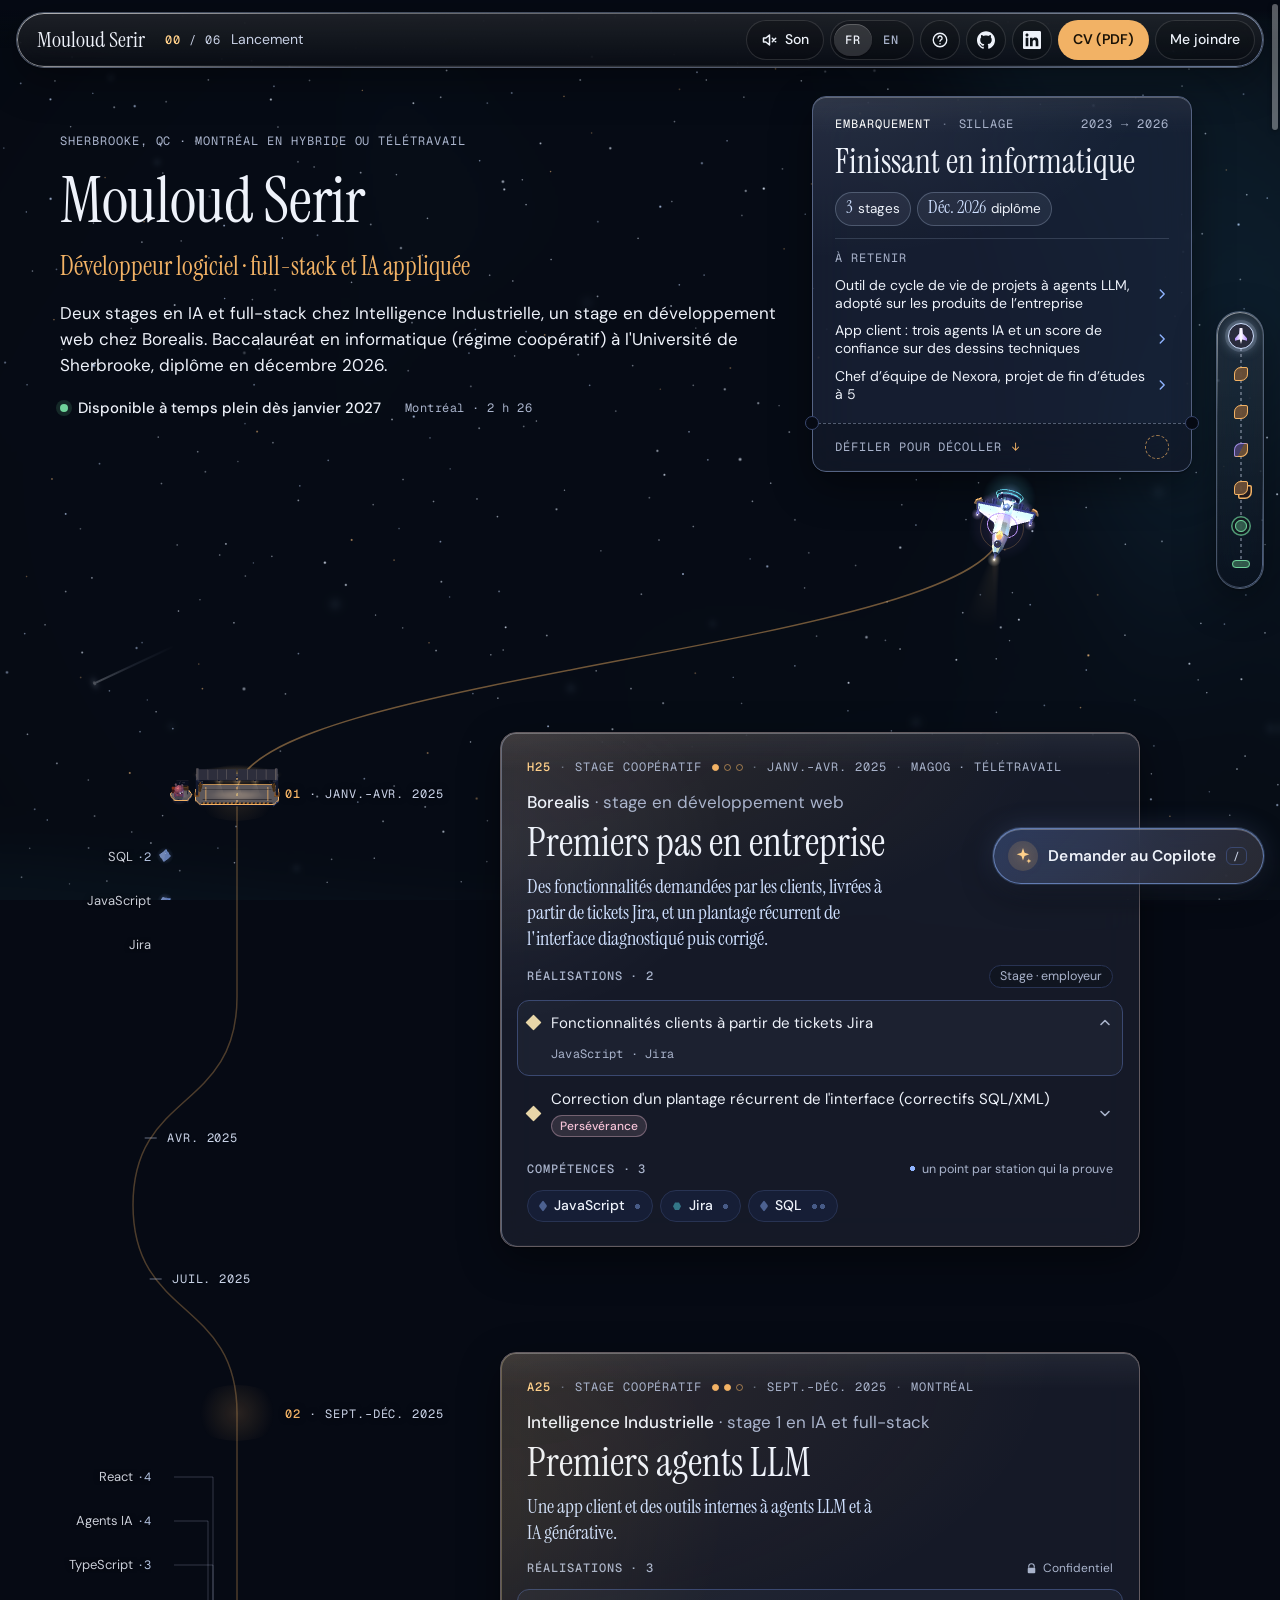
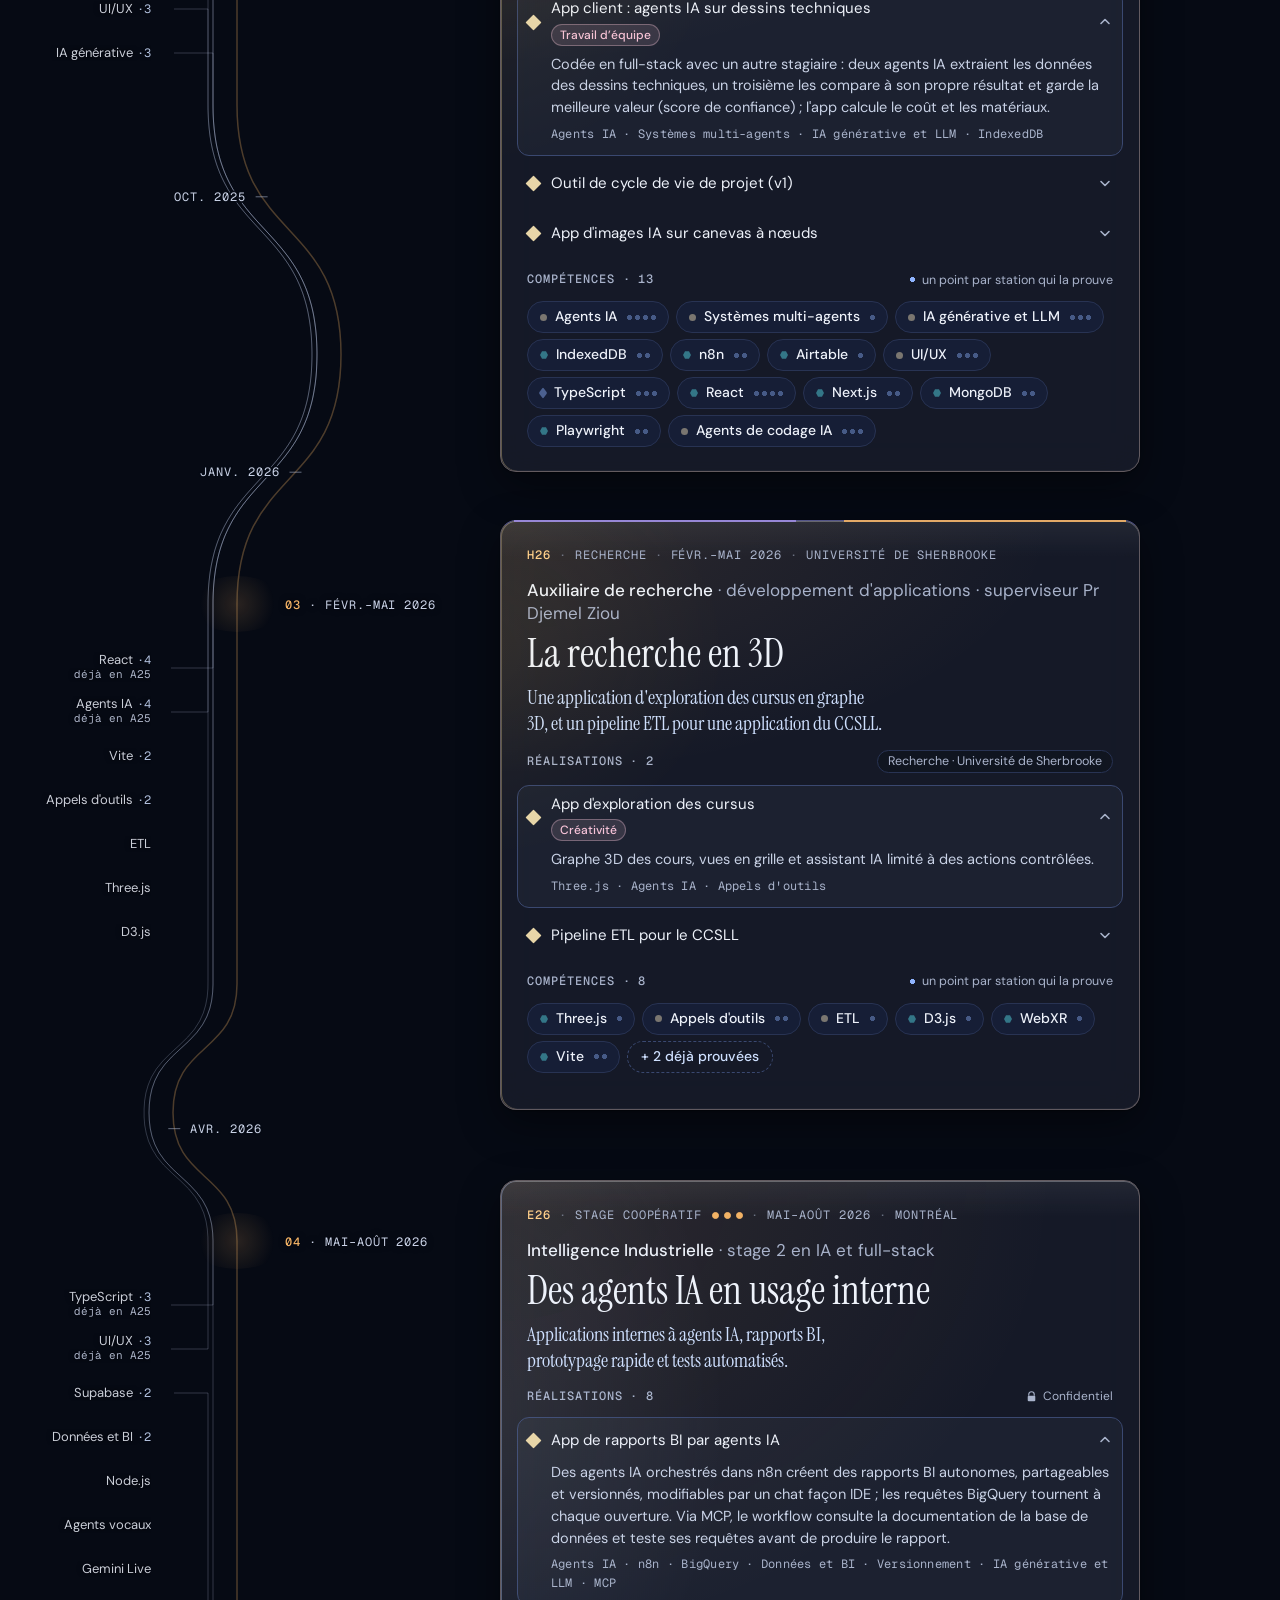
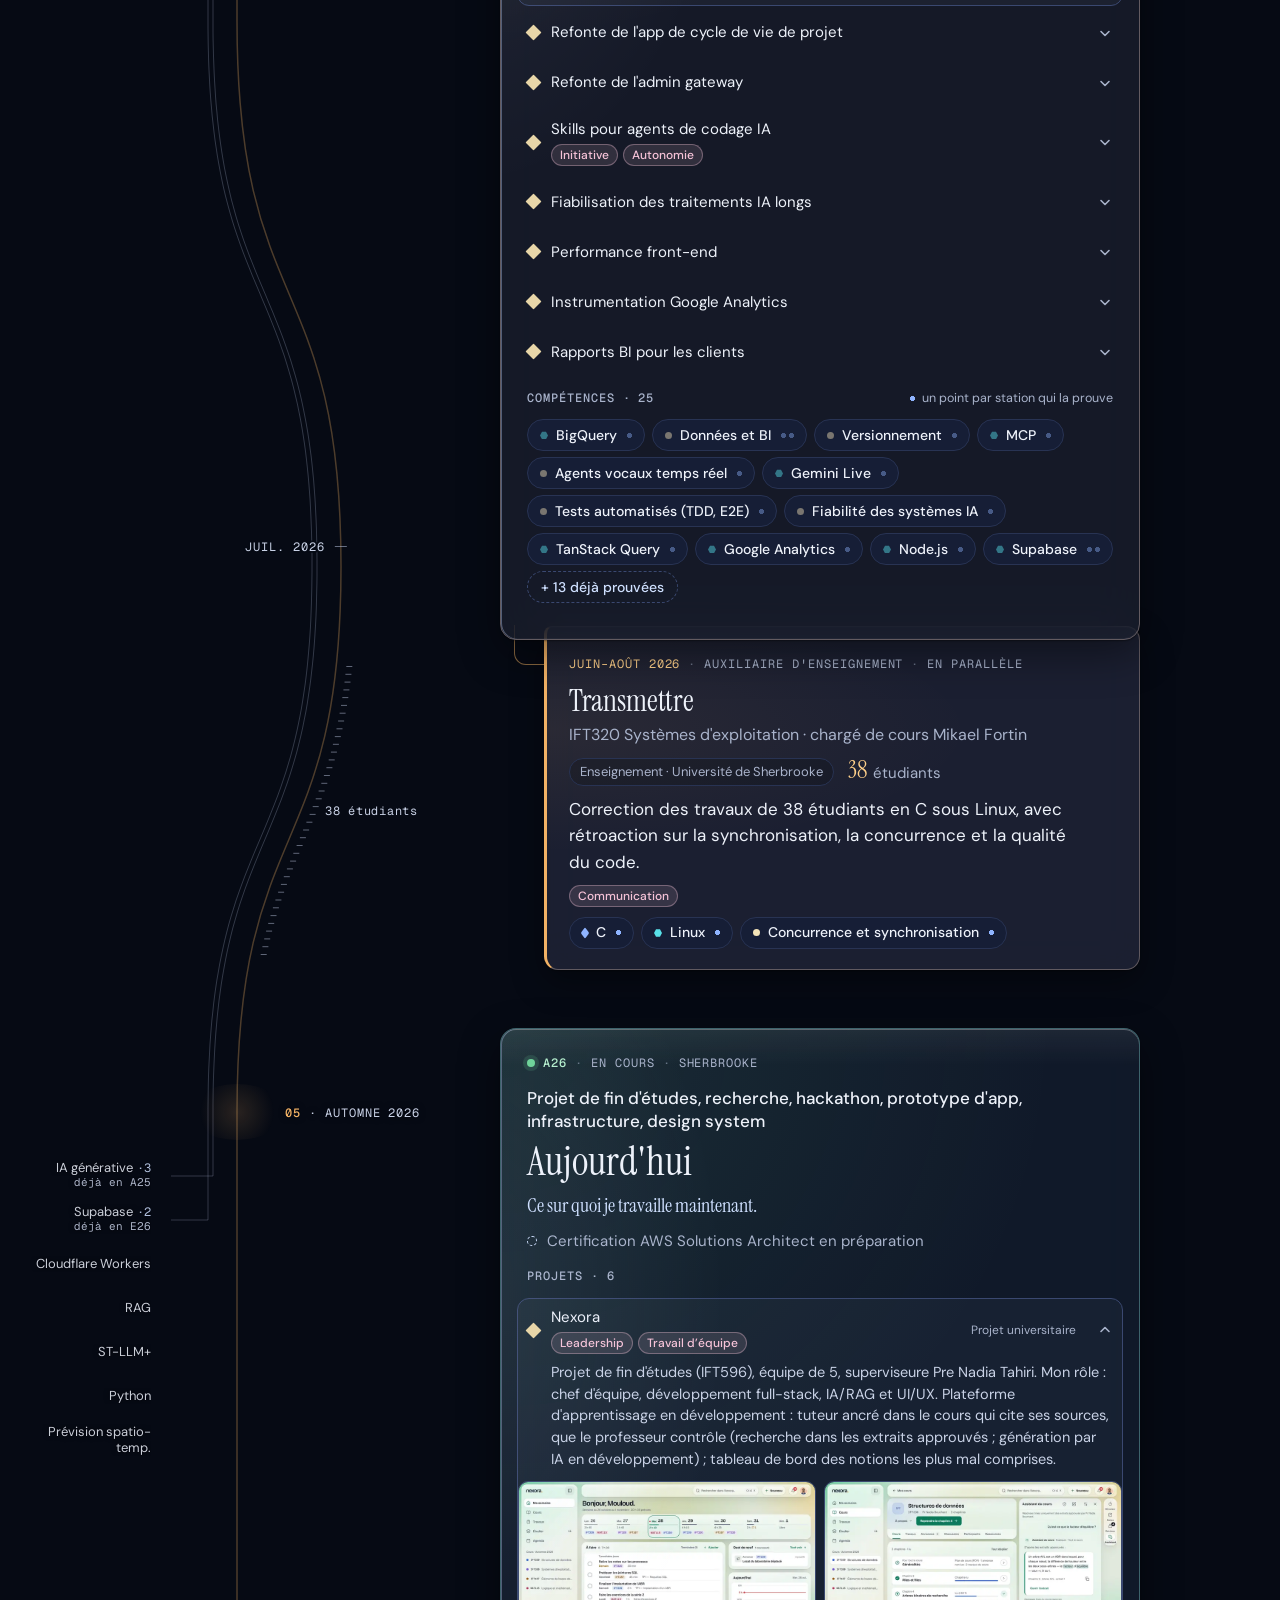
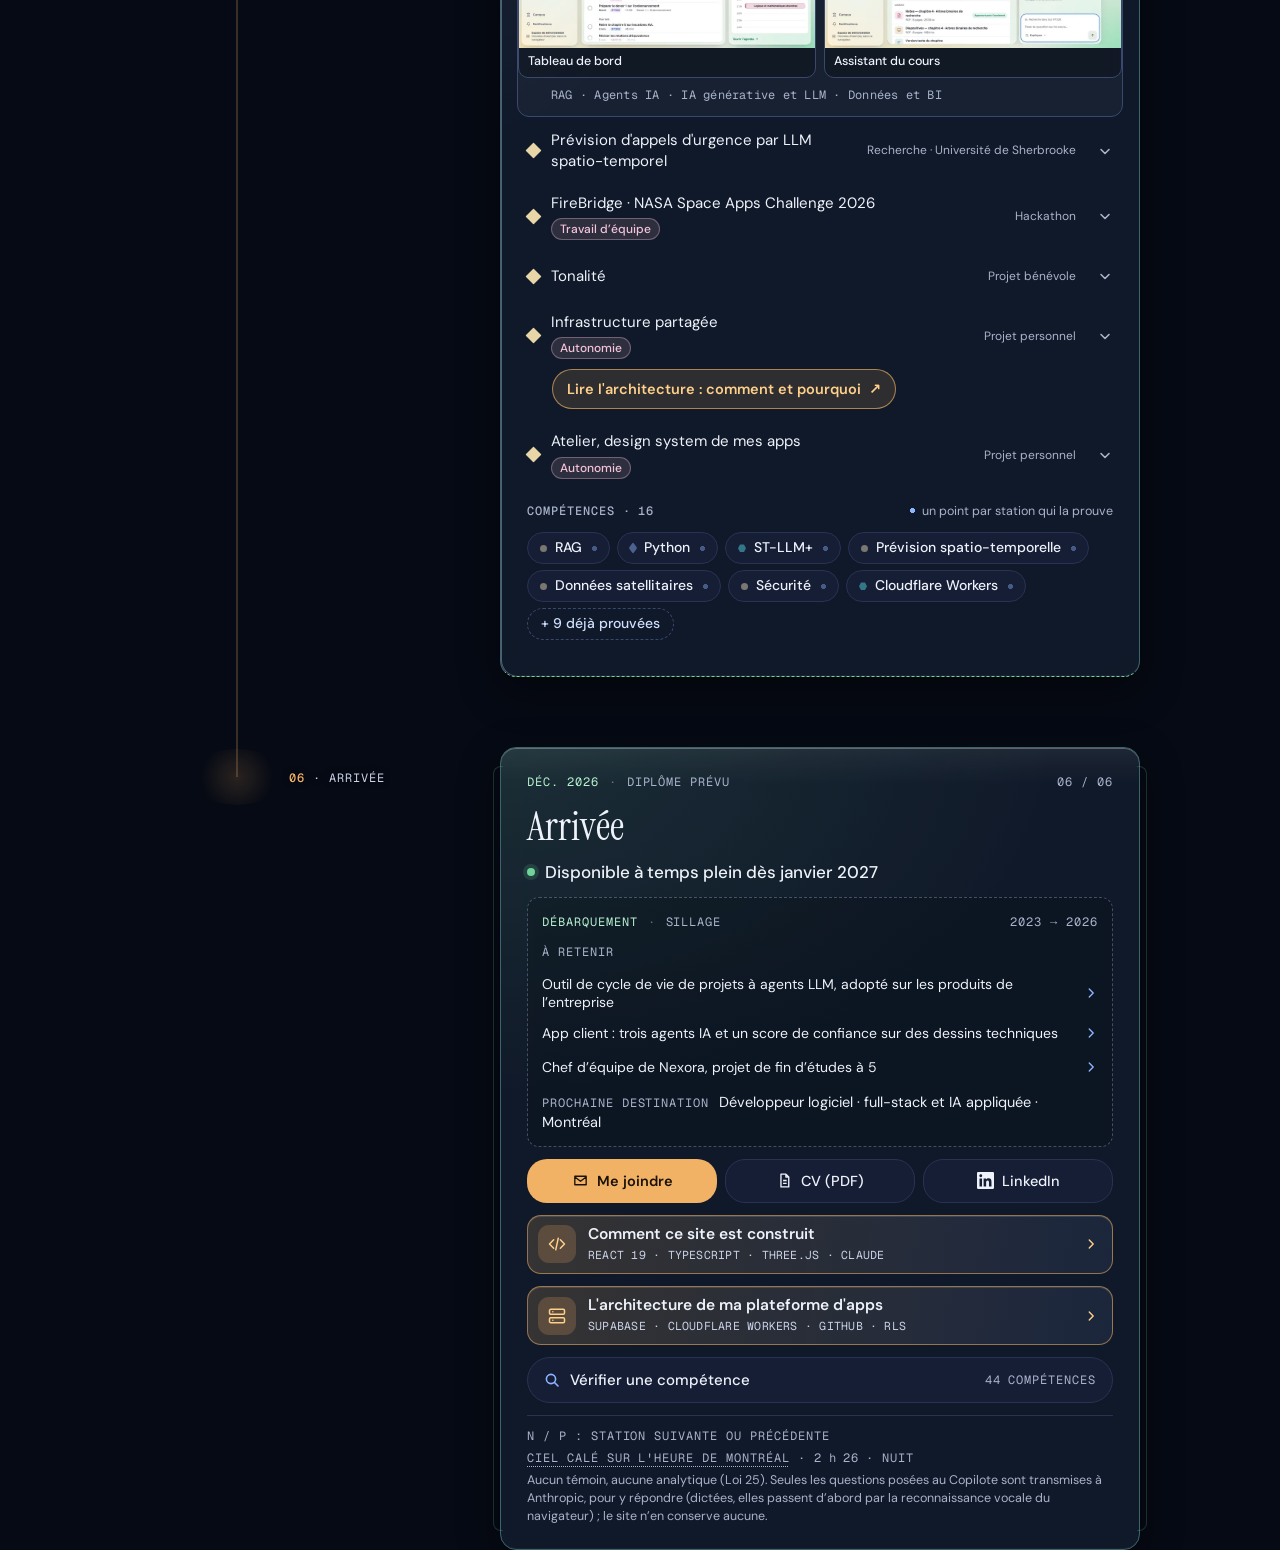
==== index.html @ 2175239a "No fallback: the WebGL sky and the full 3D scene always start Co-Authored-By: Claude Opus 5.5 <norep" ====
<!doctype html><html lang="fr"><head><meta charset="utf-8"><meta name="viewport" content="width=device-width,initial-scale=1,viewport-fit=cover"><style>:root{color-scheme:light;box-sizing:border-box;padding-top:env(safe-area-inset-top,0px);padding-bottom:env(safe-area-inset-bottom,0px)}html{scroll-padding-top:env(safe-area-inset-top,0px)}body{margin:0;padding:0;font:14px -apple-system,BlinkMacSystemFont,sans-serif;background:#fff;color:#000}img{max-width:100%}[hidden]:not([hidden=until-found i]){display:none!important}</style>
<title>Mouloud Serir · Développeur full-stack et IA appliquée</title>
<link rel="preload" href="/fonts/instrument-serif-latin.woff2" as="font" type="font/woff2" crossorigin><link rel="preload" href="/fonts/dm-sans-latin.woff2" as="font" type="font/woff2" crossorigin><style id="site-fonts">@font-face{font-family:'DM Sans';font-style:normal;font-weight:400;font-display:swap;src:url(/fonts/dm-sans-latin-ext.woff2) format('woff2');unicode-range:U+0100-02BA, U+02BD-02C5, U+02C7-02CC, U+02CE-02D7, U+02DD-02FF, U+0304, U+0308, U+0329, U+1D00-1DBF, U+1E00-1E9F, U+1EF2-1EFF, U+2020, U+20A0-20AB, U+20AD-20C4, U+2113, U+2C60-2C7F, U+A720-A7FF}@font-face{font-family:'DM Sans';font-style:normal;font-weight:400;font-display:swap;src:url(/fonts/dm-sans-latin.woff2) format('woff2');unicode-range:U+0000-00FF, U+0131, U+0152-0153, U+02BB-02BC, U+02C6, U+02DA, U+02DC, U+0304, U+0308, U+0329, U+2000-206F, U+20AC, U+2122, U+2191, U+2193, U+2212, U+2215, U+FEFF, U+FFFD}@font-face{font-family:'DM Sans';font-style:normal;font-weight:500;font-display:swap;src:url(/fonts/dm-sans-latin-ext.woff2) format('woff2');unicode-range:U+0100-02BA, U+02BD-02C5, U+02C7-02CC, U+02CE-02D7, U+02DD-02FF, U+0304, U+0308, U+0329, U+1D00-1DBF, U+1E00-1E9F, U+1EF2-1EFF, U+2020, U+20A0-20AB, U+20AD-20C4, U+2113, U+2C60-2C7F, U+A720-A7FF}@font-face{font-family:'DM Sans';font-style:normal;font-weight:500;font-display:swap;src:url(/fonts/dm-sans-latin.woff2) format('woff2');unicode-range:U+0000-00FF, U+0131, U+0152-0153, U+02BB-02BC, U+02C6, U+02DA, U+02DC, U+0304, U+0308, U+0329, U+2000-206F, U+20AC, U+2122, U+2191, U+2193, U+2212, U+2215, U+FEFF, U+FFFD}@font-face{font-family:'DM Sans';font-style:normal;font-weight:600;font-display:swap;src:url(/fonts/dm-sans-latin-ext.woff2) format('woff2');unicode-range:U+0100-02BA, U+02BD-02C5, U+02C7-02CC, U+02CE-02D7, U+02DD-02FF, U+0304, U+0308, U+0329, U+1D00-1DBF, U+1E00-1E9F, U+1EF2-1EFF, U+2020, U+20A0-20AB, U+20AD-20C4, U+2113, U+2C60-2C7F, U+A720-A7FF}@font-face{font-family:'DM Sans';font-style:normal;font-weight:600;font-display:swap;src:url(/fonts/dm-sans-latin.woff2) format('woff2');unicode-range:U+0000-00FF, U+0131, U+0152-0153, U+02BB-02BC, U+02C6, U+02DA, U+02DC, U+0304, U+0308, U+0329, U+2000-206F, U+20AC, U+2122, U+2191, U+2193, U+2212, U+2215, U+FEFF, U+FFFD}@font-face{font-family:'Geist Mono';font-style:normal;font-weight:400;font-display:swap;src:url(/fonts/geist-mono-symbols2.woff2) format('woff2');unicode-range:U+2000-2001, U+2004-2008, U+200A, U+23B8-23BD, U+2500-259F}@font-face{font-family:'Geist Mono';font-style:normal;font-weight:400;font-display:swap;src:url(/fonts/geist-mono-latin-ext.woff2) format('woff2');unicode-range:U+0100-02BA, U+02BD-02C5, U+02C7-02CC, U+02CE-02D7, U+02DD-02FF, U+0304, U+0308, U+0329, U+1D00-1DBF, U+1E00-1E9F, U+1EF2-1EFF, U+2020, U+20A0-20AB, U+20AD-20C4, U+2113, U+2C60-2C7F, U+A720-A7FF}@font-face{font-family:'Geist Mono';font-style:normal;font-weight:400;font-display:swap;src:url(/fonts/geist-mono-latin.woff2) format('woff2');unicode-range:U+0000-00FF, U+0131, U+0152-0153, U+02BB-02BC, U+02C6, U+02DA, U+02DC, U+0304, U+0308, U+0329, U+2000-206F, U+20AC, U+2122, U+2191, U+2193, U+2212, U+2215, U+FEFF, U+FFFD}@font-face{font-family:'Geist Mono';font-style:normal;font-weight:500;font-display:swap;src:url(/fonts/geist-mono-symbols2.woff2) format('woff2');unicode-range:U+2000-2001, U+2004-2008, U+200A, U+23B8-23BD, U+2500-259F}@font-face{font-family:'Geist Mono';font-style:normal;font-weight:500;font-display:swap;src:url(/fonts/geist-mono-latin-ext.woff2) format('woff2');unicode-range:U+0100-02BA, U+02BD-02C5, U+02C7-02CC, U+02CE-02D7, U+02DD-02FF, U+0304, U+0308, U+0329, U+1D00-1DBF, U+1E00-1E9F, U+1EF2-1EFF, U+2020, U+20A0-20AB, U+20AD-20C4, U+2113, U+2C60-2C7F, U+A720-A7FF}@font-face{font-family:'Geist Mono';font-style:normal;font-weight:500;font-display:swap;src:url(/fonts/geist-mono-latin.woff2) format('woff2');unicode-range:U+0000-00FF, U+0131, U+0152-0153, U+02BB-02BC, U+02C6, U+02DA, U+02DC, U+0304, U+0308, U+0329, U+2000-206F, U+20AC, U+2122, U+2191, U+2193, U+2212, U+2215, U+FEFF, U+FFFD}@font-face{font-family:'Instrument Serif';font-style:normal;font-weight:400;font-display:swap;src:url(/fonts/instrument-serif-latin-ext.woff2) format('woff2');unicode-range:U+0100-02BA, U+02BD-02C5, U+02C7-02CC, U+02CE-02D7, U+02DD-02FF, U+0304, U+0308, U+0329, U+1D00-1DBF, U+1E00-1E9F, U+1EF2-1EFF, U+2020, U+20A0-20AB, U+20AD-20C4, U+2113, U+2C60-2C7F, U+A720-A7FF}@font-face{font-family:'Instrument Serif';font-style:normal;font-weight:400;font-display:swap;src:url(/fonts/instrument-serif-latin.woff2) format('woff2');unicode-range:U+0000-00FF, U+0131, U+0152-0153, U+02BB-02BC, U+02C6, U+02DA, U+02DC, U+0304, U+0308, U+0329, U+2000-206F, U+20AC, U+2122, U+2191, U+2193, U+2212, U+2215, U+FEFF, U+FFFD}</style>
<meta name="description" content="Mouloud Serir, développeur logiciel full-stack et IA appliquée. Finissant au baccalauréat en informatique (coop) à l&#x27;Université de Sherbrooke, disponible à temps plein dès janvier 2027.">
<meta name="theme-color" content="#060a14">
<link rel="icon" href="favicon.svg" type="image/svg+xml">
<link rel="apple-touch-icon" href="apple-touch-icon.png">
<link rel="canonical" href="https://mouloud08.github.io/">
<link rel="alternate" hreflang="fr" href="https://mouloud08.github.io/">
<link rel="alternate" hreflang="en" href="https://mouloud08.github.io/en/">
<link rel="alternate" hreflang="x-default" href="https://mouloud08.github.io/">
<meta property="og:type" content="website">
<meta property="og:locale" content="fr_CA">
<meta property="og:locale:alternate" content="en_CA">
<meta property="og:title" content="Mouloud Serir · Développeur full-stack et IA appliquée">
<meta property="og:description" content="Mouloud Serir, développeur logiciel full-stack et IA appliquée. Finissant au baccalauréat en informatique (coop) à l&#x27;Université de Sherbrooke, disponible à temps plein dès janvier 2027.">
<meta property="og:image" content="https://mouloud08.github.io/og.png">
<meta property="og:image:type" content="image/png">
<meta property="og:image:width" content="1200">
<meta property="og:image:height" content="630">
<meta property="og:image:alt" content="Mouloud Serir. Développeur logiciel · full-stack et IA appliquée. Sherbrooke, QC · Montréal en hybride ou télétravail. Disponible à temps plein dès janvier 2027.">
<meta name="twitter:card" content="summary_large_image">
<meta name="twitter:title" content="Mouloud Serir · Développeur full-stack et IA appliquée">
<meta name="twitter:description" content="Mouloud Serir, développeur logiciel full-stack et IA appliquée. Finissant au baccalauréat en informatique (coop) à l&#x27;Université de Sherbrooke, disponible à temps plein dès janvier 2027.">
<meta name="twitter:image" content="https://mouloud08.github.io/og.png">
<meta name="twitter:image:alt" content="Mouloud Serir. Développeur logiciel · full-stack et IA appliquée. Sherbrooke, QC · Montréal en hybride ou télétravail. Disponible à temps plein dès janvier 2027.">
<meta property="og:url" content="https://mouloud08.github.io/">
<script type="application/ld+json">{"@context": "https://schema.org", "@type": "ProfilePage", "url": "https://mouloud08.github.io/", "inLanguage": "fr-CA", "mainEntity": {"@type": "Person", "name": "Mouloud Serir", "url": "https://mouloud08.github.io/", "jobTitle": "Développeur logiciel · full-stack et IA appliquée", "description": "Mouloud Serir, développeur logiciel full-stack et IA appliquée. Finissant au baccalauréat en informatique (coop) à l'Université de Sherbrooke, disponible à temps plein dès janvier 2027.", "address": {"@type": "PostalAddress", "addressLocality": "Sherbrooke", "addressRegion": "QC", "addressCountry": "CA"}, "affiliation": {"@type": "CollegeOrUniversity", "name": "Université de Sherbrooke"}, "knowsLanguage": ["fr", "en"], "knowsAbout": ["TypeScript", "JavaScript", "React", "Next.js", "Vite", "Node.js", "MongoDB", "Supabase", "Cloudflare Workers", "UI/UX", "Agents IA", "IA générative et LLM", "RAG", "Agents vocaux temps réel", "Appels d'outils", "n8n", "Gemini Live", "Agents de codage IA", "ST-LLM+", "Systèmes multi-agents", "SQL", "BigQuery", "Données et BI", "ETL", "Python", "Prévision spatio-temporelle", "Données satellitaires", "Three.js", "D3.js", "WebXR", "C", "Linux", "Concurrence et synchronisation", "Playwright", "Tests automatisés (TDD, E2E)", "Fiabilité des systèmes IA", "Versionnement", "Jira", "Airtable", "TanStack Query", "IndexedDB", "Google Analytics", "MCP", "Sécurité"], "sameAs": ["https://www.linkedin.com/in/mouloud-serir-0a4842257/", "https://github.com/Mouloud08"]}}</script>
</head><body>


<style>*,:before,:after{box-sizing:border-box;border:0 solid #e5e7eb}:before,:after{--tw-content:""}html,:host{-webkit-text-size-adjust:100%;tab-size:4;font-feature-settings:normal;font-variation-settings:normal;-webkit-tap-highlight-color:transparent;font-family:ui-sans-serif,system-ui,sans-serif,Apple Color Emoji,Segoe UI Emoji,Segoe UI Symbol,Noto Color Emoji;line-height:1.5}body{line-height:inherit;margin:0}hr{height:0;color:inherit;border-top-width:1px}abbr:where([title]){text-decoration:underline dotted}h1,h2,h3,h4,h5,h6{font-size:inherit;font-weight:inherit}a{color:inherit;text-decoration:inherit}b,strong{font-weight:bolder}code,kbd,samp,pre{font-feature-settings:normal;font-variation-settings:normal;font-family:ui-monospace,SFMono-Regular,Menlo,Monaco,Consolas,Liberation Mono,Courier New,monospace;font-size:1em}small{font-size:80%}sub,sup{vertical-align:baseline;font-size:75%;line-height:0;position:relative}sub{bottom:-.25em}sup{top:-.5em}table{text-indent:0;border-color:inherit;border-collapse:collapse}button,input,optgroup,select,textarea{font-feature-settings:inherit;font-variation-settings:inherit;font-family:inherit;font-size:100%;font-weight:inherit;line-height:inherit;color:inherit;margin:0;padding:0}button,select{text-transform:none}button,[type=button],[type=reset],[type=submit]{-webkit-appearance:button;background-color:#0000;background-image:none}:-moz-focusring{outline:auto}:-moz-ui-invalid{box-shadow:none}progress{vertical-align:baseline}::-webkit-inner-spin-button{height:auto}::-webkit-outer-spin-button{height:auto}[type=search]{-webkit-appearance:textfield;outline-offset:-2px}::-webkit-search-decoration{-webkit-appearance:none}::-webkit-file-upload-button{-webkit-appearance:button;font:inherit}summary{display:list-item}blockquote,dl,dd,h1,h2,h3,h4,h5,h6,hr,figure,p,pre{margin:0}fieldset{margin:0;padding:0}legend{padding:0}ol,ul,menu{margin:0;padding:0;list-style:none}dialog{padding:0}textarea{resize:vertical}input::-moz-placeholder{opacity:1;color:#9ca3af}textarea::-moz-placeholder{opacity:1;color:#9ca3af}input::placeholder,textarea::placeholder{opacity:1;color:#9ca3af}button,[role=button]{cursor:pointer}:disabled{cursor:default}img,svg,video,canvas,audio,iframe,embed,object{vertical-align:middle;display:block}img,video{max-width:100%;height:auto}[hidden]{display:none}*,:before,:after,::backdrop{--tw-border-spacing-x:0;--tw-border-spacing-y:0;--tw-translate-x:0;--tw-translate-y:0;--tw-rotate:0;--tw-skew-x:0;--tw-skew-y:0;--tw-scale-x:1;--tw-scale-y:1;--tw-pan-x: ;--tw-pan-y: ;--tw-pinch-zoom: ;--tw-scroll-snap-strictness:proximity;--tw-gradient-from-position: ;--tw-gradient-via-position: ;--tw-gradient-to-position: ;--tw-ordinal: ;--tw-slashed-zero: ;--tw-numeric-figure: ;--tw-numeric-spacing: ;--tw-numeric-fraction: ;--tw-ring-inset: ;--tw-ring-offset-width:0px;--tw-ring-offset-color:#fff;--tw-ring-color:#3b82f680;--tw-ring-offset-shadow:0 0 #0000;--tw-ring-shadow:0 0 #0000;--tw-shadow:0 0 #0000;--tw-shadow-colored:0 0 #0000;--tw-blur: ;--tw-brightness: ;--tw-contrast: ;--tw-grayscale: ;--tw-hue-rotate: ;--tw-invert: ;--tw-saturate: ;--tw-sepia: ;--tw-drop-shadow: ;--tw-backdrop-blur: ;--tw-backdrop-brightness: ;--tw-backdrop-contrast: ;--tw-backdrop-grayscale: ;--tw-backdrop-hue-rotate: ;--tw-backdrop-invert: ;--tw-backdrop-opacity: ;--tw-backdrop-saturate: ;--tw-backdrop-sepia: }:root{color-scheme:dark;--bg:#060a14;--bg-2:#0b1225;--n1:#0f1629;--n2:#161e36;--n3:#1d2742;--line:#283353;--line-2:#3a4870;--text:#eef2fa;--muted:#a9b3cb;--dim:#7e89a6;--amber:#f2b265;--amber-2:#ffd08a;--on-amber:#1a1206;--gold:#e8d6a8;--ice:#cfe0ff;--ice-2:#8fb4ff;--green:#6fd39a;--violet:#8f7cc9;--lang:#8fb4ff;--lang-2:#cfe0ff;--tech:#58e0e8;--tech-2:#b4f3f7;--comp:#f3e3b8;--comp-2:#fff6e0;--glass:#060a1494;--glass-hi:#ffffff1f;--glass-lo:#ffffff08;--glass-see:.62;--glass-edge:#ffffff21;--glass-shine:#ffffff47;--glass-solid:#111a30;--bg-sky:#060a14;--glass-tint:#060a14;--glass-a-phase:.58;--sun-glow:#cfe0ff;--region-glow:#8fb4ff;--glass-boost:0;--muted-glass:#c9d2e6;--shadow:0 12px 36px #0000007a;--backdrop:#03050ca3;--focus:var(--ice-2);--f-display:"Instrument Serif", "Iowan Old Style", Georgia, serif;--f-body:"DM Sans", system-ui, -apple-system, "Segoe UI", sans-serif;--f-mono:"Geist Mono", ui-monospace, SFMono-Regular, Menlo, monospace;--e:cubic-bezier(.2,.8,.2,1);--e-trace:cubic-bezier(.65,0,.35,1);--gutL:40px;--railR:80px;--colW:clamp(360px, 30vw, 640px);--panelW:clamp(640px, 36vw, 780px);--gap:clamp(56px, 3.4vw, 88px);--frameW:calc(var(--colW) + var(--gap) + var(--panelW));--padL:max(var(--gutL), calc((100vw - var(--frameW) - var(--railR)) / 2));--fs:clamp(17px, .45vw + 10.5px, 19px);--fs-s:clamp(13px, .28vw + 9px, 15px);--fs-chip:clamp(14px, .15vw + 11.8px, 15px);--h1:clamp(56px, 5vw, 104px);--h2:clamp(40px, 2.4vw, 52px);--h3:clamp(28px, 1.6vw, 34px);--capW:calc(40px * var(--sc,1));--capH:calc(72px * var(--sc,1))}@media (width<=1099px){:root{--gutL:16px;--railR:16px;--colW:40px;--gap:12px;--padL:16px;--panelW:1fr;--frameW:100%;--capW:26px;--capH:47px;--fs:16px;--fs-s:13px;--fs-chip:14px;--h1:52px;--h2:32px;--h3:24px}}@media (width>=1600px){:root{--railR:296px}}*{box-sizing:border-box}html{scrollbar-gutter:stable;-webkit-text-size-adjust:100%;scroll-padding-top:96px}html,body{overflow-anchor:none}body{background:var(--bg-sky);color:var(--text);font:400 var(--fs)/1.55 var(--f-body);margin:0;overflow-x:hidden}a{color:inherit}button{font:inherit;color:inherit;cursor:pointer;background:0 0;border:0;padding:0}:focus-visible{outline:2px solid var(--focus);outline-offset:3px}.mono{font-family:var(--f-mono);letter-spacing:.08em;text-transform:uppercase;font-variant-numeric:tabular-nums;font-size:12px}.vh{clip:rect(0 0 0 0);white-space:nowrap;width:1px;height:1px;overflow:hidden;position:absolute!important}.skip{z-index:100;background:var(--amber);color:var(--on-amber);border-radius:999px;padding:10px 14px;font-weight:600;text-decoration:none;position:fixed;top:-64px;left:16px}.skip:focus{top:calc(env(safe-area-inset-top,0px) + 12px)}body:before{content:"";height:env(safe-area-inset-top,0px);z-index:60;background:var(--bg-sky);position:fixed;inset:0 0 auto}#bg{z-index:0;pointer-events:none;opacity:0;width:100%;height:100%;transition:opacity .6s var(--e);position:fixed;inset:0}#bg.on{opacity:1}#meteors{z-index:1;pointer-events:none;contain:strict;position:fixed;inset:0;overflow:hidden}#meteors i{transform-origin:100%;opacity:0;will-change:transform, opacity;background:linear-gradient(90deg,#cfe0ff00,#cfe0ff52 55%,#f4f8fff2);border-radius:1px;height:2px;margin-top:-1px;position:absolute;top:0;left:0}#meteors i:after{content:"";background:#f4f8ff;border-radius:50%;width:4px;height:4px;margin-top:-2px;position:absolute;top:50%;right:-2px;box-shadow:0 0 6px 2px #cfe0ff99}.topfade{z-index:31;pointer-events:none;background:linear-gradient(var(--bg-sky) 0%, #060a14b8 55%, transparent);height:96px;position:fixed;inset:0 0 auto}.glass,#bar .progress i{--sky-glow:color-mix(in oklab, var(--region-glow) 65%, var(--sun-glow))}.glass{background:linear-gradient(180deg, var(--glass-hi), var(--glass-lo)), var(--glass);backdrop-filter:blur(16px)saturate(150%);border:1px solid var(--glass-edge);box-shadow:inset 0 1px 0 var(--glass-shine), inset 0 -1px 0 #ffffff0d, 0 1px 2px #0006, 0 12px 40px #00000059;transition:background-color .3s var(--e), border-color .3s var(--e)}@supports (mask-mode:alpha){.glass.fixed:before{content:"";border-radius:inherit;pointer-events:none;-webkit-mask-composite:xor;background:linear-gradient(115deg,#ffffff8c,#ffffff14 28%,#ffffff0a 70%,#8fb4ff66);padding:1px;position:absolute;inset:0;mask:linear-gradient(#000 0 0) content-box exclude,linear-gradient(#000 0 0)}}@supports (color:color-mix(in oklab, red 50%, blue)){.glass{background:linear-gradient(180deg, #ffffff1a, #ffffff05), color-mix(in oklab, var(--glass-tint) calc(var(--glass-a-phase) * var(--glass-see) * 100%), transparent);border-color:color-mix(in oklab, var(--sky-glow) 22%, var(--glass-edge))}.glass.fixed:before{background:linear-gradient(115deg, #ffffff8c, #ffffff14 28%, #ffffff0a 70%, color-mix(in oklab, var(--sky-glow) 55%, transparent))}#bar,.trk,.dock{--glass-see:1.35}.topfade{background:linear-gradient(var(--bg-sky) 0, var(--bg-sky) calc(env(safe-area-inset-top,0px) + 10px), color-mix(in srgb, var(--bg-sky) 30%, transparent) 24%, transparent 50%)}}.spec{z-index:-1;pointer-events:none;opacity:0;width:120px;height:120px;transition:opacity .2s var(--e);will-change:transform;background:radial-gradient(closest-side,#ffffff29,#0000 70%);border-radius:50%;position:absolute;top:-60px;left:-60px}@media (hover:hover){html:not(.rm) .glass.fixed:hover>.spec{opacity:1}}@media (hover:none){.spec{display:none}}html.rm .glass{background:var(--glass-solid);backdrop-filter:none}html.rm .spec{display:none}@supports not (backdrop-filter:blur(1px)){.glass{background:var(--glass-solid)}.spec{display:none}}@media (prefers-reduced-transparency:reduce),(prefers-contrast:more){.glass{background:var(--glass-solid);backdrop-filter:none}.spec{display:none}}@media (forced-colors:active){.glass{background:canvas;border-color:canvastext}.spec,.glass.fixed:before{display:none}}#bar{z-index:50;top:calc(env(safe-area-inset-top,0px) + 12px);left:max(16px, env(safe-area-inset-left,0px));right:max(16px, env(safe-area-inset-right,0px));border-radius:28px;align-items:center;gap:10px;height:56px;padding:0 8px 0 20px;display:flex;position:fixed;overflow:hidden}.b-name{font-family:var(--f-display);white-space:nowrap;font-size:22px;text-decoration:none}.b-ch{text-align:left;border-radius:14px;flex:auto;align-items:baseline;gap:10px;min-width:0;padding:8px 10px;display:flex}.b-ch .t{white-space:nowrap;text-overflow:ellipsis;color:var(--muted-glass);transition:opacity .24s var(--e);font-size:14px;overflow:hidden}.b-ch .mono{color:var(--muted-glass);flex:none}.b-ch .mono b{color:var(--amber-2);animation:numIn .16s var(--e) both;font-weight:500;display:inline-block}@keyframes numIn{0%{opacity:0;transform:translateY(-6px)}}.b-ch:hover .t{color:var(--text)}.b-right{flex:none;align-items:center;gap:6px;display:flex}.btn,.tg{border:1px solid var(--glass-edge);white-space:nowrap;min-height:40px;transition:background-color .12s var(--e), transform .12s var(--e), border-color .12s var(--e), opacity .24s var(--e);background:#0000002e;border-radius:20px;justify-content:center;align-items:center;gap:8px;padding:0 14px;font-size:14px;font-weight:500;text-decoration:none;display:inline-flex}.btn:hover,.tg:hover{background:#ffffff12}.btn:active,.tg:active{transform:scale(.98)}.btn svg,.tg svg{flex:none;width:16px;height:16px}.tg[aria-pressed=true]{border-color:var(--ice);color:var(--ice)}.tg.ico{width:40px;padding:0}.tg.ico svg{width:18px;height:18px}.btn .brand{flex:none;width:16px;height:16px}.lsw{border:1px solid var(--glass-edge);height:40px;font-family:var(--f-mono);letter-spacing:.08em;background:#0000002e;border-radius:20px;grid-template-columns:1fr 1fr;align-items:stretch;padding:3px;font-size:12px;font-weight:500;display:inline-grid;position:relative}.lsw-ind{width:calc(50% - 3px);transition:transform .17s var(--e);background:#ffffff24;border-radius:16px;position:absolute;top:3px;bottom:3px;left:3px;box-shadow:inset 0 1px #fff3,0 1px 2px #00000059}.lsw[data-on=en] .lsw-ind{transform:translate(100%)}.lsw-o{z-index:1;min-width:38px;color:var(--muted);transition:color .15s var(--e);border-radius:16px;place-items:center;padding:0 8px;text-decoration:none;display:grid;position:relative}.lsw-o.on,a.lsw-o:hover{color:var(--text)}a.lsw-o:focus-visible{outline:2px solid var(--amber);outline-offset:1px}html.rm .lsw-ind{transition:none}.btn.cta{background:var(--amber);color:var(--on-amber);border-color:#0000;font-weight:600}.btn.cta:hover{background:#f6c07d}.btn.menu{width:44px;padding:0;display:none}.progress{pointer-events:none;background:#ffffff0f;border-radius:2px;height:2px;position:absolute;bottom:0;left:22px;right:22px;overflow:hidden}.progress i{background:linear-gradient(90deg, var(--amber), var(--amber-2));transform-origin:0;will-change:transform;position:absolute;inset:0;transform:scaleX(0)}#bar{transition:background-color .3s var(--e), border-color .3s var(--e), opacity .2s var(--e)}#bar .progress{transform-origin:50% 100%;transition:transform .24s var(--e)}body:has(.ov) #bar{opacity:.6}@media (width<=1279px){.tg .tt{display:none}.tg{padding:0 11px}}@media (width<=1099px){#bar{left:max(12px, env(safe-area-inset-left,0px));right:max(12px, env(safe-area-inset-right,0px));gap:6px;padding:0 6px 0 8px}.b-name,.b-right .tg{display:none!important}.btn.menu{display:inline-flex}.b-ch{min-height:44px;padding:8px}.btn,.tg{min-height:44px}.lsw{height:44px}}.tip{--glass-see:1;z-index:70;max-width:180px;color:var(--text);animation:tipIn .15s var(--e) both;border-radius:14px;align-items:center;gap:8px;padding:7px 12px;font-size:13px;display:flex;position:relative}.tip.wide{max-width:260px;line-height:1.35}.tip .mono{color:var(--muted-glass)}.tip:not(.wide),[data-radix-popper-content-wrapper]:has(>.tip:not(.wide)){pointer-events:none}@keyframes tipIn{0%{opacity:0;transform:translate(6px)}}main{z-index:5;padding-left:max(var(--padL), env(safe-area-inset-left,0px));padding-right:max(var(--railR), env(safe-area-inset-right,0px));position:relative}.hero{padding-block:132px 24px;position:relative}.hero-in{z-index:2;gap:18px;max-width:clamp(720px,46vw,980px);display:grid;position:relative}.eyebrow{color:var(--muted);margin:0}h1{font-family:var(--f-display);font-weight:400;font-size:var(--h1);text-wrap:balance;letter-spacing:-.005em;margin:0;line-height:1}h1:focus{outline:none}h1:focus-visible{-webkit-text-decoration:underline 2px var(--focus);text-decoration:underline 2px var(--focus);text-underline-offset:8px}.role{font-family:var(--f-display);color:var(--amber);margin:0;font-size:clamp(26px,1.6vw,34px);line-height:1.2}.summary{max-width:62ch;margin:0}.avail{flex-wrap:wrap;align-items:center;gap:10px;margin:0;font-size:15px;display:flex}.mtl{color:var(--muted);text-transform:none;letter-spacing:.04em;margin-left:14px}.avail strong{font-weight:500}.dot{background:var(--green);border-radius:50%;flex:none;width:8px;height:8px;display:inline-block;box-shadow:0 0 0 4px #6fd39a26}.nojs{color:var(--muted);max-width:62ch}.pad{width:calc(64px * var(--sc,1));height:calc(64px * var(--sc,1));align-items:center;margin-top:40px;display:none;position:relative}html.js .pad{display:flex}.pad .ring,.pad .ring2{border-radius:50%;position:absolute}.pad .ring{border:1.5px dashed #f2b2658c;inset:0}.pad .ring2{border:1px solid #f2b26540;inset:10px}.pad .hint{left:calc(64px * var(--sc,1) + 20px);white-space:nowrap;color:var(--muted);position:absolute}.pad .hint:after{content:"↓";color:var(--amber);margin-left:10px}.pad.right{margin:0;position:absolute}.pad.right .hint{left:auto;right:calc(64px * var(--sc,1) + 20px)}html.scrolled .pad .hint{opacity:0;transition:opacity .2s var(--e)}.pad .hint{transition:opacity .2s var(--e)}@media (width<=1099px){.hero{padding-block:calc(env(safe-area-inset-top,0px) + 134px) 16px}h1{line-height:1.02}.role{font-size:22px}.pad{width:44px;height:44px;margin-top:36px}.pad .hint{left:60px}}.toc{display:none}body.express .toc{max-width:760px;margin:8px 0 28px;display:block}#journey{grid-template-columns:var(--colW) minmax(0, var(--panelW));-moz-column-gap:var(--gap);column-gap:var(--gap);max-width:var(--frameW);padding-top:clamp(220px,32vh,320px);display:grid;position:relative}#chapters{min-width:0;display:grid}.spacer{min-width:0}.ch{padding-bottom:40px;position:relative}@media (width<=1099px){#journey{padding-top:clamp(120px,18vh,170px)}.ch{padding-bottom:20px}}.panel{background:var(--n1);border:1px solid var(--line);box-shadow:var(--shadow), inset 0 1px 0 #ffffff0f;transition:opacity .32s var(--e), transform .32s var(--e), border-color .2s var(--e);transform-origin:0 40%;border-radius:14px;gap:14px;padding:24px 26px 26px;display:grid;position:relative}.panel.pre{opacity:.92;transform:translateY(10px)}.panel h2{transition:transform .32s var(--e) .16s}.panel.pre h2{transform:translateY(6px)}.panel.docked{border-color:var(--line-2)}.ph{color:var(--muted);justify-content:space-between;gap:10px;margin:0;display:flex}.ph b{color:var(--amber);font-weight:500}.panel h2{font-family:var(--f-display);font-weight:400;font-size:var(--h2);text-wrap:balance;margin:0;scroll-margin-top:120px;line-height:1.08}.panel h2:focus{outline:none}.panel h2:focus-visible{-webkit-text-decoration:underline 2px var(--focus);text-decoration:underline 2px var(--focus);text-underline-offset:8px}.sub{color:var(--muted);margin:-4px 0 0;font-size:16px}.meta{color:var(--muted);flex-wrap:wrap;align-items:center;gap:6px 14px;margin:0;font-size:15px;display:flex}.tag{border:1px solid var(--line);color:var(--muted);background:#0000002e;border-radius:999px;align-items:center;gap:6px;padding:3px 10px;font-size:13px;display:inline-flex}.body{max-width:62ch;margin:0}.extra{color:var(--muted);align-items:center;gap:10px;margin:0;font-size:15px;display:flex}.extra:before{content:"";border:1.5px dashed var(--ice);border-radius:50%;flex:none;width:10px;height:10px}.lane{color:var(--muted);justify-content:space-between;align-items:center;gap:12px;margin:8px 0 0;font-weight:500;display:flex}.lanebadge,.badge{text-transform:none;letter-spacing:0;font-family:var(--f-body);color:var(--muted);align-items:center;gap:6px;font-size:12px;font-weight:400;display:inline-flex}.lanebadge svg,.badge svg{width:11px;height:11px}.rows{gap:2px;margin:0;padding:0;list-style:none;display:grid}.row{text-align:left;width:calc(100% + 20px);transition:background-color .12s var(--e);border-radius:10px;align-items:center;gap:12px;margin:0 -10px;padding:9px 10px;font-size:15px;line-height:1.35;display:flex}.row:hover{background:#ffffff0d}.row .lab{flex:1;min-width:0}.dia{border:1.5px solid var(--gold);width:11px;height:11px;transition:background-color .2s var(--e);background:0 0;flex:none;transform:rotate(45deg)}.row.on .dia,.row:hover .dia{background:var(--gold)}.chips{flex-wrap:wrap;gap:8px;display:flex}.sublab{color:var(--muted);margin:2px 0 -4px;font-size:13px}.chip{height:calc(var(--fs-chip) * 2.3);background:var(--n2);border:1px solid var(--line);font-size:var(--fs-chip);opacity:1;transition:background-color .12s var(--e), opacity .2s var(--e), transform .12s var(--e), border-color .12s var(--e);border-radius:999px;align-items:center;gap:8px;padding:0 12px;font-weight:500;display:inline-flex;position:relative}.chip:hover{background:var(--n3)}.chip:active{transform:scale(.98)}[data-type=lang]{--ty:var(--lang);--ty2:var(--lang-2);--tyr:143 180 255}[data-type=tech]{--ty:var(--tech);--ty2:var(--tech-2);--tyr:88 224 232}[data-type=comp]{--ty:var(--comp);--ty2:var(--comp-2);--tyr:243 227 184}.pt{background:var(--ty,var(--ice));opacity:.45;width:7px;height:7px;transition:opacity .2s var(--e), background-color .2s var(--e);flex:none;display:inline-block}[data-type=lang]>.pt{border-radius:1px;width:6px;height:6px;transform:scaleY(1.35)rotate(45deg)}[data-type=tech]>.pt{clip-path:polygon(25% 3%,75% 3%,100% 50%,75% 97%,25% 97%,0 50%);width:8px;height:8px}[data-type=comp]>.pt{border-radius:50%;width:7px;height:7px}.sf-row .pt{opacity:.9;align-self:center;margin-right:2px}.chip.on,.chip.on .pt{opacity:1}.chip.tic{animation:.18s cubic-bezier(.34,1.56,.64,1) chipOn}@keyframes chipOn{0%{transform:scale(1.06)}}.chip.rappel{border-style:dashed}.chip.hot{border-color:rgb(var(--tyr,143 180 255) / .85)}.chip.hot .pt{background:var(--ty2,var(--ice))}.cnt{font-family:var(--f-mono);color:var(--ice);font-size:12px}.sweep{background:linear-gradient(90deg, transparent, var(--amber) 30%, var(--amber-2) 60%, transparent);transform-origin:0;opacity:0;pointer-events:none;border-radius:2px;height:2px;position:absolute;top:-1px;left:18px;right:18px;transform:scaleX(0)}@media (width<=1099px){.panel{padding:18px 16px 20px}.ph{flex-direction:column;gap:2px}.row{-moz-column-gap:12px;grid-template-columns:11px 1fr 14px;gap:4px 12px;min-height:44px;display:grid}.row .lab,.row .badge{grid-column:2}.row .chev{grid-area:1/3;align-self:center;margin:0}.chip{height:36px}}#world{pointer-events:none;z-index:6;position:absolute;top:0;left:0}#route{position:absolute;top:0;left:0;overflow:visible}#routeLit{pointer-events:none;will-change:transform;contain:strict;position:absolute;top:0;left:0;overflow:hidden}#routeLit .in{will-change:transform}#routeHead{pointer-events:none;will-change:transform;position:absolute;top:0;left:0;overflow:visible}#routeLit svg{display:block;overflow:visible}.r-base{stroke:var(--amber);stroke-width:1.5px;opacity:.3;fill:none}.r-first{stroke:var(--amber);stroke-width:1.5px;opacity:.45;fill:none;stroke-linecap:round}.r-glow{stroke:var(--amber);stroke-width:8px;opacity:.08;fill:none;stroke-linecap:round}.r-lit{stroke:var(--amber);stroke-width:2.2px;fill:none;stroke-linecap:round}.r-head{stroke:url(#rhg);stroke-width:2px;fill:none;stroke-linecap:round;opacity:.9}.r-head-glow{stroke:url(#rhg);stroke-width:6px;opacity:.16;fill:none;stroke-linecap:round}.thread{stroke:var(--ice);stroke-width:1px;stroke-dasharray:2 4;fill:none;opacity:.22;transition:opacity .16s var(--e)}.thread.hot{opacity:.7}.thread.course{stroke:var(--amber);opacity:.3}.thread.course.hot{opacity:.85}.tick line{stroke:var(--muted);stroke-width:1px;opacity:.6}.tick text{fill:var(--muted-glass);font-family:var(--f-mono);letter-spacing:.08em;paint-order:stroke fill;stroke:#060a14e0;stroke-width:3.5px;stroke-linejoin:round;font-size:12px}#world.fast .tick text{fill:var(--text)}.nodes{width:var(--wc,100%);position:absolute;top:0;bottom:0;left:0}.nd{opacity:.3;width:0;height:0;transition:opacity .2s var(--e);position:absolute}.nd.lit{opacity:1}.nd[data-skill]{pointer-events:auto;cursor:pointer}.nd .lbl{font-size:var(--fs-s);color:var(--text);opacity:.85;-webkit-line-clamp:2;text-shadow:0 0 6px var(--bg), 0 0 2px var(--bg), 0 0 1px var(--bg);transition:opacity .2s var(--e);-webkit-box-orient:vertical;line-height:1.23;display:-webkit-box;position:absolute;overflow:hidden}.nd .lbl.two{top:-16px!important}.nd .lbl.three{-webkit-line-clamp:3;font-size:12px;top:-24px!important}.nd .lbl .cnt{margin-left:4px}#world.fast .nd .lbl{opacity:.35}.st{opacity:.42;--bayR:40px}.st[data-kind=stage],.st[data-kind=hybride],.st[data-kind=double],.st[data-kind=encours]{--bayR:48px}.st[data-kind=carte]{--bayR:52px}.st.lit{opacity:1}.st svg.gate{width:80px;height:60px;position:absolute;top:-30px;left:-40px;overflow:visible}#bay-defs{width:0;height:0;display:block;overflow:hidden}.st .arc{fill:#3a4870;stroke:var(--amber);stroke-width:.8px}.st.lit .arc{stroke-width:1.1px}.st .ai{fill:#ffd08a38;opacity:0}.st.lit .ai{opacity:.9}.st .armL,.st .armR{fill:none;stroke:#d08a3a;stroke-width:1.7px;stroke-linecap:round;stroke-linejoin:round;transform-box:fill-box;transform-origin:0 0;transition:transform .3s var(--e)}.st .armR{transform-origin:100% 0}.st.lit .armL{transform:rotate(-50deg)}.st.lit .armR{transform:rotate(50deg)}html.rm .st svg.gate *{transition:none!important}.st .sp{fill:none;stroke:#fff3dc;stroke-width:1px;stroke-linecap:round;opacity:0}.st .dockh{fill:none;stroke:var(--green);stroke-width:1px;opacity:0;transition:opacity .2s var(--e)}.st.dock .dockh{opacity:.6}.st .halo{opacity:0;width:100px;height:56px;transition:opacity .2s var(--e);background:radial-gradient(circle,#f2b26540,#0000 65%);border-radius:50%;position:absolute;top:-28px;left:-50px}.st.lit .halo{opacity:1}.st .wave{border:1.5px solid var(--amber);opacity:0;border-radius:50%;width:34px;height:34px;position:absolute;top:-17px;left:-17px}.st .slbl{left:var(--bayR);white-space:nowrap;color:var(--muted-glass);text-shadow:0 0 6px var(--bg), 0 0 2px var(--bg);position:absolute;top:-8px}.st .slbl b{color:var(--amber);font-weight:500}.st.pulse svg.gate{animation:pulse .2s var(--e)}@keyframes pulse{50%{transform:scale(1.12)}}.nd .disc{left:calc(var(--d) / -2);top:calc(var(--d) / -2);width:var(--d);height:var(--d);transform:scale(var(--ds,1));transition:transform .16s var(--e);position:absolute}.star.s1{--d:9px}.star.s2{--d:12px}.star.s3{--d:15px}.ghost{--d:11px}.star .disc:before{content:"";background:var(--ty);transition:background-color .16s var(--e);position:absolute;inset:0}.star[data-type=lang] .disc:before{box-shadow:0 0 12px rgb(var(--tyr) / .6);border-radius:1px;inset:14%;transform:scaleY(1.4)rotate(45deg)}.star[data-type=tech] .disc:before{clip-path:polygon(25% 3%,75% 3%,100% 50%,75% 97%,25% 97%,0 50%)}.star[data-type=tech] .disc:after{content:"";border:1px solid rgb(var(--tyr) / .7);box-shadow:0 0 10px rgb(var(--tyr) / .35);border-radius:50%;position:absolute;inset:-4px}.star[data-type=comp] .disc:before{box-shadow:0 0 0 3px rgb(var(--tyr) / .16), 0 0 14px rgb(var(--tyr) / .55);border-radius:50%}.star[data-type=comp] .disc:after{content:"";border:1px solid rgb(var(--tyr) / .7);border-radius:50%;position:absolute;inset:-4px -6px;transform:rotate(-20deg)scaleY(.38)}.nd .rg{border:1.5px solid var(--ty,var(--amber));opacity:0;pointer-events:none;border-radius:50%;width:20px;height:20px;position:absolute;top:-10px;left:-10px}.nd.ping .rg{animation:rgOut .3s var(--e)}.nd.pop .rg,.nd.land .rg{animation:rgOut .26s var(--e)}@keyframes rgOut{0%{opacity:.6;transform:scale(.3)}to{opacity:0;transform:scale(2.4)}}.star .lbl,.ghost .lbl{text-align:right;top:-8px;right:14px}.ghost .disc:before{content:"";border:1px dashed var(--ty);opacity:.85;position:absolute;inset:0}.ghost[data-type=lang] .disc:before{border-style:solid;border-radius:1px;inset:12%;transform:scaleY(1.35)rotate(45deg)}.ghost[data-type=tech] .disc:before{border-radius:32%}.ghost[data-type=comp] .disc:before{border-radius:50%}.ghost .lbl{white-space:nowrap;display:block;top:-16px}.ghost .lbl>span{text-overflow:ellipsis;display:block;overflow:hidden}.ghost .lbl .mono{color:var(--muted-glass);letter-spacing:0;text-transform:none;font-size:11px}#world.pathing .nd:not(.hot):not(.st),#world.pathing .st:not(.hot){opacity:.35!important}.nd.hot{opacity:1!important}.nd.hot .lbl{opacity:1}.nd.hot{--ds:1.15}.nd.hot .disc:before{background:var(--ty2)}.nd.pop{--ds:1.35;z-index:4}.nd .lbl{transition:opacity .2s var(--e), transform .16s var(--e)}.nd .card{z-index:3;width:max-content;max-width:var(--cw,220px);font:400 12px/1.3 var(--f-body);color:var(--text);border:1px solid rgb(var(--tyr,242 178 101) / .6);opacity:0;visibility:hidden;pointer-events:none;transition:opacity .12s var(--e), transform .12s var(--e), visibility 0s linear .12s;background:#0f1629f2;border-radius:8px;gap:2px;padding:6px 9px 7px;display:grid;position:absolute;box-shadow:0 8px 24px #00000073}.nd .card b{font:500 11px/1.2 var(--f-mono);letter-spacing:.06em;text-transform:uppercase;color:var(--ty2,var(--amber-2))}.nd .card{text-align:right;transform-origin:100%;justify-items:end;top:-10px;right:12px;transform:translate(6px)scale(.94)}.star .lbl.two~.card,.ghost .card{top:-17px}.nd .card .cn{font:500 13px/1.25 var(--f-body);color:var(--text)}.nd .card .cn i{font:500 10px/1 var(--f-mono);letter-spacing:.06em;text-transform:uppercase;color:var(--ty2);vertical-align:1px;margin-left:7px;font-style:normal}.nd .card .cd{color:var(--muted)}.nd.pop .lbl{opacity:0;transition-duration:.12s}.nd.cardR .card{text-align:left;transform-origin:0;justify-items:start;left:14px;right:auto;transform:translate(-6px)scale(.94)}.nd.cardR.pop .lbl{opacity:1}.nd.pop{z-index:5}.nd.pop .disc:before{box-shadow:0 0 0 3px rgb(var(--tyr) / .2), 0 0 18px rgb(var(--tyr) / .6)}.nd.pop .card,.st.pop .card{opacity:1;visibility:visible;transition-duration:.16s;transition-delay:0s;transform:none}.st .card{left:var(--bayR);text-align:left;max-width:var(--scw,240px);transform-origin:0 0;justify-items:start;top:13px;right:auto;transform:translate(-6px,2px)scale(.94)}.st .hit{pointer-events:auto;cursor:pointer;border-radius:14px;width:88px;height:60px;position:absolute;top:-32px;left:-44px}.st svg.gate{transition:transform .2s var(--e)}.st.pop svg.gate{transform:scale(1.1)}.st.pop .halo{opacity:1}.st .slbl{transition:transform .16s var(--e)}.st.pit .slbl{color:var(--amber)}.st.red{--lamp:#e04040}.st.go{--lamp:#6fd39a}.st.pop .slbl,.st.pop .card{transform:translate(4px)}.st .wave2{border-color:var(--ice)}html.gl3d-full .st .wave{display:none}.mark38{background:var(--muted);opacity:.55;width:6px;height:1px;position:absolute;top:0;left:0}.lab38{font-family:var(--f-mono);color:var(--muted-glass);letter-spacing:.06em;white-space:nowrap;font-size:12px;position:absolute}@media (width<=1099px){.star,.nd.ghost,.thread,.tick,.lab38,.mark38,.st .slbl,.st .halo,.st .card,.st .hit{display:none!important}.st svg.gate{transform:scale(.72)}}#cap{z-index:30;width:var(--capW);height:var(--capH);margin:calc(var(--capH) / -2) 0 0 calc(var(--capW) / -2);pointer-events:none;will-change:transform;position:fixed;top:0;left:0;overflow:visible}#cap .win{transition:fill .2s var(--e), fill-opacity .2s var(--e)}#cap .shadow{opacity:0;transition:opacity .2s var(--e)}#cap.docked .shadow{opacity:1}body.express #cap,body.express #world,html.js body.express .pad{display:none!important}body.express #journey{grid-template-columns:minmax(0,1fr);max-width:none;padding-top:0}body.express .spacer{display:none}body.express #chapters{max-width:760px}body.express .ch{padding-bottom:20px;min-height:0!important}body.express .panel.pre{opacity:1;transform:none}body.express .chip,body.express .chip .pt{opacity:1}.arr .lead{align-items:center;gap:10px;margin:0;font-size:17px;font-weight:500;display:flex}.arr .acts{flex-wrap:wrap;gap:10px;display:flex}.arr .acts .btn{background:var(--n2);border-color:var(--line)}.arr .acts .btn.cta{background:var(--amber);border-color:#0000}.arr hr{border:0;border-top:1px solid var(--line);margin:6px 0}.finder{gap:12px;display:grid}.finder label{gap:2px;font-size:15px;font-weight:500;display:grid}.finder label .mono{color:var(--muted);font-size:12px;font-weight:400}.sf-wrap{position:relative}.sf-in{background:var(--n2);border:1px solid var(--line);width:100%;height:44px;color:var(--text);font:inherit;transition:border-color .12s var(--e), box-shadow .6s var(--e);border-radius:22px;padding:0 46px 0 18px;font-size:16px}.sf-in::placeholder{color:var(--dim)}.sf-in:focus{border-color:var(--ice-2);outline:none;box-shadow:0 0 0 3px #8fb4ff40}.sf-in.halo{box-shadow:0 0 0 4px #8fb4ff59}.sf-in::-webkit-search-cancel-button{display:none}.sf-clear{width:40px;height:40px;color:var(--muted);border-radius:50%;place-items:center;display:grid;position:absolute;top:2px;right:4px}.sf-clear:hover{color:var(--text);background:#ffffff0f}.sf-filters{flex-wrap:wrap;gap:6px;display:flex}.sf-filters button{background:var(--n2);border:1px solid var(--line);height:32px;color:var(--muted);transition:background-color .12s var(--e), color .12s var(--e), border-color .12s var(--e);border-radius:999px;padding:0 12px;font-size:13px;font-weight:500}.sf-filters button:hover{color:var(--text);background:var(--n3)}.sf-filters button[data-state=on]{background:var(--line);border-color:var(--ice);color:var(--text)}.sf-res{margin:0;padding:0;list-style:none}.sf-res.cols{-moz-columns:2;columns:2;-moz-column-gap:28px;column-gap:28px}.sf-grp{-moz-column-break-inside:avoid;break-inside:avoid;margin-bottom:10px}.sf-grp h3{color:var(--muted);margin:0 0 2px;font-size:12px;font-weight:400}.sf-grp ul{margin:0;padding:0;list-style:none}.sf-row{text-align:left;width:calc(100% + 12px);min-height:28px;transition:background-color .12s var(--e);border-radius:8px;align-items:baseline;gap:6px;margin:0 -6px;padding:3px 6px;font-size:14px;display:flex}.sf-row:hover,.sf-row[aria-expanded=true]{background:#ffffff0d}.sf-row .l{min-width:0}.sf-hint{color:var(--muted);margin:0;font-size:14px}.sf-row .chs{color:var(--muted);white-space:nowrap;letter-spacing:.04em;margin-left:auto;font-size:12px}@media (width>=1280px){.sf-res.cols{-moz-columns:3;columns:3;-moz-column-gap:22px;column-gap:22px}.sf-res.cols .sf-row .chs{display:none}.sf-res.cols .sf-row:hover .chs,.sf-res.cols .sf-row:focus-visible .chs,.sf-res.cols .sf-row[aria-expanded=true] .chs{display:inline}.sf-res.cols .sf-row{min-height:26px}}.sf-res.one .sf-row{min-height:36px}.sf-open{transition:grid-template-rows .2s var(--e), opacity .2s var(--e);opacity:0;grid-template-rows:0fr;display:grid}.sf-open.on{opacity:1;grid-template-rows:1fr}.sf-open>div{overflow:hidden}.sf-box{background:var(--n2);border-radius:10px;gap:10px;margin:4px 0 10px;padding:12px 14px;display:grid}.sf-box .mono{color:var(--muted)}.sf-ch{border-left:2px solid var(--amber);grid-template-columns:1fr auto;align-items:center;gap:2px 12px;padding-left:12px;display:grid}.sf-ch .t{font-size:15px}.sf-ch small{color:var(--muted);grid-column:1;font-size:14px}.sf-ch .back{border:1px solid var(--line);border-radius:16px;grid-area:1/2/span 3;align-items:center;gap:6px;height:32px;padding:0 12px;font-size:13px;display:inline-flex}.sf-ch .back:hover{background:var(--n3);border-color:var(--amber)}.sf-empty{color:var(--muted);justify-items:start;gap:10px;display:grid}@media (width<=1099px){.sf-res.cols{-moz-columns:1;columns:1}.sf-row{min-height:40px}.sf-filters{gap:8px}.sf-filters button{height:36px}.sf-ch{grid-template-columns:1fr}.sf-ch .back{grid-area:auto/1;justify-self:start}}.debark{background:#00000029;border:1px dashed #cfe0ff47;border-radius:12px;gap:9px;padding:12px 14px 13px;display:grid}.debark .tiles{grid-template-columns:repeat(4,minmax(0,1fr));gap:6px;display:grid}.debark .tile{text-align:left;min-width:0;color:inherit;font:inherit;background:#cfe0ff0f;border:1px solid #cfe0ff33;border-radius:10px;align-content:start;gap:3px;padding:8px 11px 9px;display:grid}.debark .tile b{font:400 24px/1.05 var(--f-display);color:var(--ice);overflow-wrap:anywhere}.debark .tile span{color:var(--muted);font-size:12.5px}.debark .tile.rank b{color:#d2b8ff}.debark button.tile{cursor:pointer;transition:border-color .15s var(--e), background-color .15s var(--e)}@media (hover:hover){.debark button.tile:hover{background:#cfe0ff1f;border-color:#cfe0ff80}}.debark button.tile:focus-visible{outline:2px solid var(--amber);outline-offset:2px}.debark .dest{margin:0;font-size:14.5px;line-height:1.4}.debark .dest .mono{color:var(--muted);margin-right:10px;font-size:12px}.debark .tile .q{vertical-align:-1px;color:var(--ice-2);margin-left:5px;display:inline-block}.item-doc{min-height:40px;color:var(--amber-2);border:1px solid color-mix(in oklab, var(--amber) 65%, transparent);background:color-mix(in oklab, var(--amber) 14%, transparent);transition:border-color .15s var(--e), transform .15s var(--e);border-radius:999px;align-items:center;gap:8px;margin:2px 0 8px 34px;padding:7px 14px;font-size:14.5px;font-weight:600;line-height:1.25;text-decoration:none;display:inline-flex}@media (hover:hover){.item-doc:hover{border-color:var(--amber);transform:translateY(-1px)}}.item-doc:focus-visible{outline:2px solid var(--amber);outline-offset:2px}@media (width<=520px){.item-doc{margin-left:0}}a.site-cta{text-decoration:none}.site-cta{text-align:left;width:100%;min-height:58px;color:var(--text);font:inherit;cursor:pointer;border:1px solid color-mix(in oklab, var(--amber) 55%, transparent);background:linear-gradient(100deg, color-mix(in oklab, var(--amber) 17%, transparent), color-mix(in oklab, var(--ice-2) 9%, transparent));transition:border-color .15s var(--e), background-color .15s var(--e), transform .15s var(--e);border-radius:14px;align-items:center;gap:12px;padding:9px 14px 9px 10px;display:flex;box-shadow:inset 0 1px #ffffff1f}.site-cta .ic{width:38px;height:38px;color:var(--amber-2);background:color-mix(in oklab, var(--amber) 20%, transparent);border-radius:11px;flex:none;place-items:center;display:grid}.site-cta .tx{gap:2px;min-width:0;display:grid}.site-cta b{font-size:15.5px;font-weight:600;line-height:1.25}.site-cta .mono{color:var(--muted-glass);letter-spacing:.02em;overflow-wrap:anywhere;font-size:11.5px}.site-cta .chev{color:var(--amber-2);transition:transform .15s var(--e);flex:none;margin-left:auto}@media (hover:hover){.site-cta:hover{border-color:var(--amber);transform:translateY(-1px)}.site-cta:hover .chev{transform:translate(3px)}}.site-cta:focus-visible{outline:2px solid var(--amber);outline-offset:2px}@media (forced-colors:active){.site-cta{background:canvas;border-color:canvastext}}@media (width<=520px){.site-cta{min-height:56px}.site-cta .mono{display:none}}@media (width>=1100px){.dlg:has(.site-dl){width:min(900px,100vw - 32px);max-height:calc(100svh - 24px);padding-block:18px}}.dlg:has(.site-dl) h3{font-size:clamp(22px,2.4vw,28px)}.dlg .site-dl{gap:10px;margin:12px 0 0;display:grid}.dlg .site-dl div{border-left:2px solid var(--amber);grid-template-columns:84px 1fr;align-items:baseline;gap:2px 14px;padding-left:14px;display:grid}.dlg .site-dl dt{color:var(--muted)}.dlg .site-dl dd{margin:0;font-size:14px;line-height:1.42}@media (width<=520px){.dlg .site-dl div{grid-template-columns:1fr}.dlg .site-dl{gap:8px;margin-top:8px}.dlg .site-dl dd{font-size:13.5px;line-height:1.38}}@media (width<=1099px){.dlg:has(.site-dl){max-height:calc(100svh - 40px);padding-top:16px}}.hl-t{color:var(--muted);margin:0;font-size:12px}.hl{gap:2px;margin:0;padding:0;list-style:none;display:grid}.hl button{text-align:left;width:calc(100% + 16px);min-height:32px;color:var(--text);font:inherit;cursor:pointer;transition:background-color .12s var(--e);border-radius:8px;align-items:center;gap:10px;margin-inline:-8px;padding:4px 8px;font-size:14px;line-height:1.3;display:flex}.hl .chev{color:var(--ice-2);flex:none;margin-left:auto}@media (hover:hover){.hl button:hover{background:#cfe0ff1a}}.hl button:focus-visible{outline:2px solid var(--amber);outline-offset:1px}#board .b-hl{border-top:1px solid #cfe0ff29;gap:4px;margin-top:2px;padding-top:10px;display:grid}#board .b-hl .hl{gap:1px}#board .b-hl .hl button{font-size:14px;line-height:1.3}#board:has(.b-hl) .sub,#board:has(.b-hl) .b-avail{display:none}.arr .acts{align-items:center}.arr .acts .sf-launch{flex:260px;width:auto}.arr-cta-row{flex-wrap:wrap;gap:8px;display:flex}.arr-cta-row .btn{background:var(--n2);border-color:var(--line);flex:1 1 0;min-width:max-content;min-height:44px;font-size:14.5px}.arr-cta-row .btn:not(.cta):hover{background:var(--n3)}.arr-cta-row .btn.cta{background:var(--amber);color:var(--on-amber);border-color:#0000}.arr-cta-row .btn.cta:hover{background:#f6c07d}.arr-cta-row .btn svg{width:17px;height:17px}.arr-cta-dock{color:var(--muted);margin:0;font-size:14px;line-height:1.4;display:none}@media (width<=599px){.arr-cta-row{display:none}.arr-cta-dock{display:block}}.arr-sites{gap:inherit;display:grid}@media (width>=1100px) and (height<=820px){.panel.card.arr{gap:10px}.arr-sites{grid-template-columns:repeat(2,minmax(0,1fr))}.arr-sites .site-cta .mono{display:none}.debark .tile{padding:6px 11px 7px}.debark .tile b{font-size:22px}.debark{gap:7px;padding:10px 14px 11px}.site-cta{min-height:50px;padding-block:6px}footer.arr-foot .keys{display:none}}@media (width<=520px){.debark{gap:8px;padding:10px 12px 11px}.debark .hd .sep,.debark .hd .sep+span{display:none}.debark .tiles{flex-wrap:wrap;gap:6px;display:flex}.debark .tile{border-radius:999px;align-items:baseline;gap:5px;padding:5px 10px;display:inline-flex}.debark .tile b{font-size:18px}.arr .acts .btn.cta{flex:100%}}.sf-launch{background:var(--n2);border:1px solid var(--line);width:100%;min-height:46px;color:var(--text);text-align:left;transition:border-color .12s var(--e), background-color .12s var(--e);border-radius:23px;align-items:center;gap:10px;padding:0 16px;font-size:15px;font-weight:500;display:flex}.sf-launch svg{color:var(--ice-2);flex:none}.sf-launch .mono{color:var(--muted);margin-left:auto;font-size:12px;font-weight:400}.sf-launch:hover{background:var(--n3);border-color:var(--ice-2)}@media (width>=1100px){.dlg.wide{width:min(980px,100vw - 32px)}}footer.arr-foot{border-top:1px solid var(--line);color:var(--muted);flex-wrap:wrap;gap:4px 16px;margin:0;padding-top:12px;font-size:12.5px;line-height:1.45;display:flex}footer.arr-foot .mono{font-size:12px}footer.arr-foot a{color:var(--text)}footer.arr-foot .loi{flex-basis:100%}@media (width<=1099px){footer.arr-foot .keys{display:none}}@media (width<=520px){.sf-launch .mono{display:none}}.sky-note time{text-transform:none;letter-spacing:.04em}.sky-lbl{text-underline-offset:4px;cursor:help;border-radius:4px;text-decoration:underline 1px dotted}.ov{z-index:80;background:var(--backdrop);animation:fadeIn .2s var(--e) both;position:fixed;inset:0}.dlg{z-index:81;background:var(--n1);border:1px solid var(--line);width:min(560px,100vw - 32px);max-height:min(86svh,760px);animation:dlgIn .2s var(--e) both;border-radius:18px;gap:14px;padding:24px 26px 26px;display:grid;position:fixed;top:50%;left:50%;overflow:auto;transform:translate(-50%,-50%);box-shadow:0 30px 80px #0009}.dlg:focus{outline:none}@keyframes fadeIn{0%{opacity:0}}@keyframes dlgIn{0%{opacity:0;transform:translate(-50%,calc(8px - 50%))scale(.96)}}.dlg h3{font-family:var(--f-display);font-weight:400;font-size:var(--h3);margin:0;padding-right:44px;line-height:1.15}.dlg .x{border:1px solid var(--line);background:linear-gradient(180deg, var(--glass-hi), var(--glass-lo)), var(--n2);width:40px;height:40px;box-shadow:inset 0 1px 0 var(--glass-shine), inset 0 -1px 0 #ffffff0d, 0 1px 2px #0006;transition:background-color .12s var(--e);border-radius:50%;place-items:center;display:grid;position:absolute;top:12px;right:12px}.dlg .x:hover{background:linear-gradient(180deg, var(--glass-hi), var(--glass-lo)), var(--n3)}.dlg .x svg{width:14px;height:14px}.dlg .desc{margin:0}.dlg .lst{gap:10px;margin:0;padding:0;list-style:none;display:grid}.dlg .lst li{border-left:2px solid var(--amber);gap:2px;padding-left:14px;display:grid}.dlg .lst .mono{color:var(--muted)}.dlg .lst small{color:var(--muted);font-size:14px}.dlg .lst a{color:var(--text);text-underline-offset:4px}.dlg .chips .chip{opacity:1}.dlg .player{aspect-ratio:16/9;border:1px solid var(--line);background:#060a14;border-radius:12px;width:100%;height:auto;display:block}.dlg .chips .chip svg{color:var(--amber)}.mail{flex-wrap:wrap;align-items:center;gap:8px;display:flex}.mail code{font-family:var(--f-mono);background:var(--n2);border:1px solid var(--line);-webkit-user-select:all;user-select:all;border-radius:20px;padding:8px 12px;font-size:15px}.dlg .btn{background:var(--n2);border-color:var(--line)}.dlg .btn.cta{background:var(--amber);border-color:#0000}.dlg .opts{gap:10px;display:grid}@media (width<=1099px){.dlg{width:100%;max-height:85svh;padding:22px 16px calc(24px + env(safe-area-inset-bottom,0px));animation:sheetIn .24s var(--e) both;border-radius:18px 18px 0 0;inset:auto 0 0;transform:none}@keyframes sheetIn{0%{opacity:0;transform:translateY(24px)}}}html.rm *,html.rm :before,html.rm :after{transition-duration:.15s!important;transition-delay:0s!important;animation-duration:.01ms!important;animation-delay:0s!important}html.rm .panel.pre,html.rm .panel.pre h2{transform:none}html.lenis,html.lenis body{height:auto}.lenis.lenis-smooth{scroll-behavior:auto!important}.lenis.lenis-smooth [data-lenis-prevent]{overscroll-behavior:contain}.lenis.lenis-stopped{overflow:clip}.tick text{transition:opacity .2s var(--e)}#fx3d{z-index:30;pointer-events:none;width:100%;height:100%;position:fixed;inset:0}body.express #fx3d,html.gl3d #cap,html:not(.gl3d) #fx3d{display:none}#hud{z-index:90;font:12px/1.4 var(--f-mono);color:var(--text);border:1px solid var(--line-2);pointer-events:none;background:#060a14d1;border-radius:8px;padding:6px 10px;position:fixed;bottom:12px;left:12px}html.gl3d-full .st svg.gate{display:none}html.gl3d-full .st .halo{opacity:.6}html.gl3d-full .star .disc,html.gl3d-full .ghost .disc,html.gl3d-full .nd .rg{visibility:hidden}.nd[data-skill]:before{content:"";border-radius:50%;width:32px;height:32px;position:absolute;top:-16px;left:-16px}html.gl3d-full .st .slbl,html.gl3d-full .st .card{left:calc(var(--bayR) * var(--sc,1))}html.gl3d-full .st .hit{left:calc(-70px * var(--sc,1));width:calc(116px * var(--sc,1))}.st .hit,.nd[data-skill]{cursor:url("data:image/svg+xml,%3Csvg xmlns='http://www.w3.org/2000/svg' width='20' height='20' viewBox='0 0 20 20' fill='none' stroke-linecap='round'%3E%3Cg stroke='%23060A14' stroke-width='3' opacity='.75'%3E%3Ccircle cx='10' cy='10' r='5.5'/%3E%3Cpath d='M10 1.5v3M10 15.5v3M1.5 10h3M15.5 10h3'/%3E%3C/g%3E%3Cg stroke='%23CFE0FF' stroke-width='1.3'%3E%3Ccircle cx='10' cy='10' r='5.5'/%3E%3Cpath d='M10 1.5v3M10 15.5v3M1.5 10h3M15.5 10h3'/%3E%3C/g%3E%3Ccircle cx='10' cy='10' r='1.3' fill='%23F2B265'/%3E%3C/svg%3E") 10 10,pointer}section.ch{contain:layout}@media (pointer:coarse){.lsw-o,.chip,.chips .more,#board button.ct,.debark .tile{position:relative}.lsw-o:after,.chip:after,.chips .more:after,#board button.ct:after,.debark .tile:after{content:"";position:absolute;inset:-6px -3px}#board button.ct:after,.debark .tile:after,.chips .more:after{inset:-7px -3px}section.ch .panel.card .chips,section.ch .k-ann .chips{row-gap:8px}.lsw-o{min-width:44px}.lsw-o:after{inset:-7px 0}.hl button{min-height:44px}.dlg .x{width:44px;height:44px}}@media (width<=1099px){.hd .rk,.pcs .pc b,.pc.seed .sd,.link b{font-size:12px}}.b-cop{display:none}@media (width<=599px){.b-right .btn.ghost,.b-right .btn.cta{display:none!important}}@media (width>=600px) and (width<=1099px){.b-cop{width:44px;color:var(--ice);border-color:color-mix(in oklab, var(--ice-2) 45%, var(--glass-edge));padding:0;display:inline-flex}.b-cop svg{width:18px;height:18px;color:var(--amber-2)}}.dlg-grab{display:none}@media (width<=1099px){.dlg{bottom:var(--kb,0px);max-height:calc(85svh - var(--kb,0px))}.dlg-grab{touch-action:none;z-index:2;height:30px;display:block;position:absolute;top:0;left:0;right:64px}.dlg-grab:before{content:"";background:var(--line-2);border-radius:3px;width:36px;height:5px;margin-left:-18px;position:absolute;top:8px;left:calc(50% + 32px)}}@media (height<=500px){.dlg .player{width:auto;max-width:100%;max-height:58dvh;margin-inline:auto}}@media (width<=599px){.hero .eyebrow{font-family:var(--f-body);text-transform:none;letter-spacing:0;font-size:14px}#mtl-hero{display:none!important}}@media (width<=1099px){.dlg>p.mono:first-of-type,.dlg>h3:first-of-type{padding-right:48px}}@media print{:root,:root:root{color-scheme:light;--bg-sky:#fff;--bg:#fff;--bg-2:#fff;--n1:#fff;--n2:#f2f4f8;--n3:#e8ebf1;--line:#c3c9d6;--line-2:#a9b1c2;--text:#111;--muted:#3f4656;--muted-glass:#3f4656;--dim:#555d6e;--amber:#8a5400;--amber-2:#774700;--gold:#7a5e14;--ice:#1f3f80;--ice-2:#2a4c9c;--green:#1c7040;--violet:#5b4aa8;--acc-etu:#5b4aa8;--acc-etu-2:#4a3a96;--acc-now:#1c7040;--acc-now-2:#185f37;--acc-open:#2a4c9c;--acc-open-2:#1f3f80;--lang:#2a4c9c;--lang-2:#1f3f80;--tech:#0f6e75;--tech-2:#0b5a60;--comp:#7a5e14;--comp-2:#634c10;--soft:#8e2c57;--glass-solid:#fff;--rank-c:#8a5400}@page{margin:14mm 12mm}html,body{color:#111;background:#fff!important;height:auto!important;overflow:visible!important}body:before,#skips,.skip,#chrome,#bg,#fx3d,#meteors,.topfade,#cap,#world,#hud,.pad,#board .stub,.ov,.dlg,.sb-bar,.tip,.sweep,.panel.card:before,.panel.k-arr:before,.panel.k-arr:after,.k-ann:before,.row .chev,.lane-t .chev,.hl .chev,.site-cta .chev,.legend-in{display:none!important}main{padding:0!important}.hero{padding:0 0 12px!important}.hero-in{gap:8px;max-width:none}h1{font-size:40px}#board,#board.right{max-width:none;margin-top:12px;width:auto!important;position:static!important;top:auto!important;left:auto!important}#journey,body.express #journey{max-width:none;display:block;padding:0!important}.spacer,.toc{display:none!important}#chapters{display:block;max-width:none!important}section.ch{contain:none;min-height:0!important;padding:0 0 14px!important}.panel,.panel.card,.k-ann,#board{opacity:1!important;backdrop-filter:none!important;box-shadow:none!important;border:1px solid var(--line)!important;background:#fff!important;transform:none!important}.k-ann{border-left:3px solid var(--acc)!important;margin:8px 0 0!important}.panel h2,.panel.pre h2{transform:none!important}.xp{grid-template-rows:1fr!important}.xp>div{opacity:1!important;visibility:visible!important;overflow:visible!important}.lane-x{display:block!important}section.ch .xp .desc{color:var(--text)}.chip,.tag,.soft,.debark,.site-cta,.sf-launch,.btn,.lsw,.pc,.link{box-shadow:none!important;background:#fff!important}.btn.cta{border-color:var(--line-2)!important}.row,.chip,.debark,.site-cta,.arr-cta,.shot,footer.arr-foot{-moz-column-break-inside:avoid;break-inside:avoid}.panel h2,.k-ann .ttl{-moz-column-break-after:avoid;break-after:avoid}img{max-width:100%}}html.vt .dlg h3:first-of-type{view-transition-name:fiche}html.vt .dlg,html.vt .ov,.dlg[data-vt],.ov[data-vt]{animation:none}::view-transition-group(fiche){animation-duration:.28s;animation-timing-function:cubic-bezier(.2,.8,.2,1)}::view-transition-old(fiche),::view-transition-new(fiche){height:100%;animation-duration:.28s;animation-timing-function:cubic-bezier(.2,.8,.2,1)}::view-transition-old(root),::view-transition-new(root){animation-duration:.28s;animation-timing-function:cubic-bezier(.2,.8,.2,1)}:root{--acc-etu:#9d8be0;--acc-etu-2:#c9bdf2;--acc-pro:var(--amber);--acc-pro-2:var(--amber-2);--acc-now:var(--green);--acc-now-2:#b6f0cf;--acc-open:var(--ice);--acc-open-2:#fff}section.ch[data-nature=etu]{--acc:var(--acc-etu);--acc2:var(--acc-etu-2)}section.ch[data-nature=pro]{--acc:var(--acc-pro);--acc2:var(--acc-pro-2)}section.ch[data-nature=now]{--acc:var(--acc-now);--acc2:var(--acc-now-2)}section.ch[data-nature=open]{--acc:var(--acc-open);--acc2:var(--acc-open-2)}.panel.card{--px:26px;z-index:auto;pointer-events:auto;width:auto;max-width:none;font:inherit;color:inherit;padding:24px var(--px) 26px;background:var(--n1);border:1px solid var(--line);box-shadow:inset 0 1px 0 var(--glass-shine), inset 0 -1px 0 #ffffff0a, 0 1px 2px #0006, 0 14px 40px #0000006b;transition:opacity .32s var(--e), transform .32s var(--e), border-color .2s var(--e);border-radius:14px;gap:14px;display:grid;position:relative}.panel.card:not(.pre){opacity:1}@supports (color:color-mix(in oklab, red 50%, blue)){.panel.card{background-color:color-mix(in oklab, var(--n1) 93%, var(--acc));background-image:radial-gradient(140% 70% at 0 0, color-mix(in oklab, var(--acc) 11%, transparent), transparent 62%), linear-gradient(180deg, #ffffff0f, transparent 36px);border-color:color-mix(in oklab, var(--acc) 32%, var(--line))}.panel.card .sweep{background:linear-gradient(90deg, transparent, var(--acc) 30%, var(--acc2) 60%, transparent)}}.panel.card,.k-ann,#board{--card-see:72%}@media (width<=1099px){.panel.card,.k-ann,#board{--card-see:78%}}@supports (backdrop-filter:blur(1px)) and (color:color-mix(in oklab, red 50%, blue)){html:not(.rm) .panel.card{background-color:color-mix(in oklab, color-mix(in oklab, var(--n1) 93%, var(--acc)) var(--card-see), transparent)}html:not(.rm) .k-ann{background-color:color-mix(in oklab, color-mix(in oklab, var(--n2) 92%, var(--acc)) var(--card-see), transparent)}html:not(.rm) #board{background-color:color-mix(in oklab, color-mix(in oklab, var(--n1) 91%, var(--acc)) var(--card-see), transparent)}html:not(.rm) .panel.card,html:not(.rm) .k-ann,html:not(.rm) #board{backdrop-filter:blur(22px)saturate(140%)}}@media (prefers-reduced-transparency:reduce),(prefers-contrast:more){.panel.card,.k-ann,#board{--card-see:100%;backdrop-filter:none!important}}.panel.card h2{color:var(--text)}.panel.card .sub,.k-ann .sub,.panel.card .body,.k-ann .body{text-wrap:pretty}.panel.card{gap:12px}.panel.card .lane{margin-top:4px}.panel.card .sublab{margin:0 0 -4px}.panel.card .row{padding-block:7px}.panel.card .chips,.k-ann .chips{gap:6px 7px}@media (width>=1100px){.panel.card .chip,.k-ann .chip{height:32px}}.hd{color:var(--muted);flex-wrap:wrap;align-items:center;gap:4px 10px;min-width:0;margin:0;display:flex}.hd .acc{color:var(--acc2)}.hd .sep{opacity:.55}.hd .r{color:var(--muted);margin-left:auto}.hd.segs{--sg:24px;-moz-column-gap:0;margin-left:calc(var(--sg) * -1);clip-path:inset(-8px -8px -8px calc(var(--sg) - 6px));column-gap:0}.hd.segs .seg{padding-left:var(--sg);white-space:nowrap;align-items:center;gap:8px;display:inline-flex;position:relative}.hd.segs .seg>.sep{width:var(--sg);text-align:center;position:absolute;left:0}.meta .ord{color:var(--muted);letter-spacing:.06em}.eq{font:500 11.5px/1.3 var(--f-mono);letter-spacing:.07em;text-transform:uppercase;color:var(--muted);align-items:center;gap:9px;margin:2px 0 0;display:flex}.eq:before{content:"";border:1px solid var(--acc);flex:none;width:7px;height:7px;margin:0 1px;transform:rotate(45deg)}.pcs{grid-template-columns:minmax(0,1fr);gap:6px;margin:0;padding:0;list-style:none;display:grid}.pcs>li{min-width:0;display:flex}.pc{background:var(--n2);border:1px solid var(--line);min-width:0;min-height:38px;color:var(--text);text-align:left;opacity:.62;transform-origin:0;transition:opacity .2s var(--e), transform .2s var(--e), background-color .12s var(--e), border-color .12s var(--e);border-radius:999px;flex:auto;align-items:center;gap:10px;padding:4px 14px 4px 5px;font-size:14px;font-weight:400;line-height:1.25;display:flex;transform:scale(.92)}.pc.on{opacity:1;transform:none}.pcs .pc b{font:500 11px/1 var(--f-mono);letter-spacing:.06em;text-transform:none;color:var(--acc2);background:var(--n1);border:1px solid var(--line-2);border-radius:999px;flex:none;padding:6px 8px 5px}@supports (color:color-mix(in oklab, red 50%, blue)){.pc{background:color-mix(in oklab, var(--n2) 90%, var(--acc));border-color:color-mix(in oklab, var(--acc) 28%, var(--line))}.pcs .pc b{background:color-mix(in oklab, var(--acc) 14%, var(--n1));border-color:color-mix(in oklab, var(--acc) 40%, transparent)}button.pc:hover{background:color-mix(in oklab, var(--n3) 86%, var(--acc))}.pc.seed{border-color:color-mix(in oklab, var(--acc-pro) 55%, var(--line))}}button.pc:hover{background-color:var(--n3)}.pc .pt{margin-left:auto}.pc.on .pt{opacity:1}.pc.hot{border-color:rgb(var(--tyr,143 180 255) / .85)}.pc.hot .pt{background:var(--ty2,var(--ice))}.pc.seed{border-color:#f2b2658c;flex-wrap:wrap;row-gap:2px}.pc.seed .sd{font:500 11px/1.2 var(--f-mono);letter-spacing:.04em;color:var(--acc-pro-2);white-space:nowrap;margin-left:auto;font-style:normal}.pc.seed:hover .sd{text-underline-offset:3px;-webkit-text-decoration:underline 1px;text-decoration:underline 1px}.panel.card .pcs .pc.seed{-moz-column-gap:10px;grid-template-columns:56px minmax(0,1fr);column-gap:10px;display:grid}.panel.card .pcs .pc.seed .sd{grid-column:2;margin-left:0}.first{color:var(--acc2);border:1px solid var(--line-2);background:#9d8be01a;border-radius:999px;align-items:center;padding:3px 10px;font-size:13px;display:inline-flex}@supports (color:color-mix(in oklab, red 50%, blue)){.first{border-color:color-mix(in oklab, var(--acc) 40%, var(--line));background:color-mix(in oklab, var(--acc) 10%, transparent)}}.panel.k-etu{border-top-left-radius:4px;max-width:560px;margin-top:28px}@supports (color:color-mix(in oklab, red 50%, blue)){.panel.k-etu{background-image:radial-gradient(140% 70% at 0 0, color-mix(in oklab, var(--acc) 11%, transparent), transparent 62%), linear-gradient(180deg, #ffffff0f, transparent 36px), repeating-linear-gradient(180deg, transparent 0 27px, color-mix(in oklab, var(--acc) 6%, transparent) 27px 28px)}}.panel.k-etu:after{content:"";background:var(--acc);pointer-events:none;width:64px;height:2px;position:absolute;top:-1px;left:-1px}.k-etu .tab{z-index:1;height:29px;font:500 12px/1 var(--f-mono);letter-spacing:.1em;color:var(--acc2);border:1px solid var(--line-2);background:#1a1d3a;border-bottom:0;border-radius:10px 10px 0 0;place-items:center;padding:1px 14px 0;display:grid;position:absolute;top:-28px;left:-1px}@supports (color:color-mix(in oklab, red 50%, blue)){.k-etu .tab{background:color-mix(in oklab, var(--n1) 82%, var(--acc));border-color:color-mix(in oklab, var(--acc) 45%, var(--line))}}.panel.k-etu h2{font-size:clamp(32px,2.1vw,40px)}.panel.k-stage:before{content:"";pointer-events:none;opacity:.55;background:linear-gradient(90deg,#0000,#f2b265b3 18% 82%,#0000);height:6px;position:absolute;top:12px;left:0;right:0}@supports (color:color-mix(in oklab, red 50%, blue)){.panel.k-stage:before{background:linear-gradient(90deg, transparent, color-mix(in oklab, var(--acc) 70%, transparent) 18%, color-mix(in oklab, var(--acc) 70%, transparent) 82%, transparent)}}.panel.k-stage .sweep{left:30px;right:14px}.led{background:var(--acc);border-radius:50%;width:8px;height:8px;display:block;box-shadow:0 0 0 3px #f2b26529,0 0 10px #f2b2658c}.k-stage>.led{position:absolute;top:11px;left:24px}.gauge{align-items:center;gap:5px;display:inline-flex}.gauge i{border:1px solid var(--acc);opacity:.6;border-radius:50%;width:7px;height:7px}.gauge i.on{background:var(--acc);opacity:1}@supports (color:color-mix(in oklab, red 50%, blue)){.panel.k-hyb{border-color:color-mix(in oklab, var(--acc) 30%, var(--line));border-top-color:color-mix(in oklab, var(--acc-etu) 40%, var(--line))}}.panel.k-hyb:after{content:"";pointer-events:none;opacity:.9;background:linear-gradient(90deg, var(--acc-etu) 0 46%, transparent 46% 54%, var(--acc-pro) 54% 100%);height:2px;position:absolute;top:-1px;left:13px;right:13px}.hd2{margin:0 calc(var(--px) * -1) 2px;grid-template-columns:minmax(0,1.3fr) minmax(0,1fr);display:grid}.hd2>span{padding:14px var(--px) 13px;font:400 12px/1.4 var(--f-mono);letter-spacing:.05em;text-transform:uppercase;font-variant-numeric:tabular-nums;display:block}.hd2>span>b{font:inherit;letter-spacing:inherit;text-transform:inherit;color:var(--text);font-weight:500}.hd2 .l{color:var(--acc-etu-2);background:#9d8be029;border-top-left-radius:13px}.hd2 .r{color:var(--acc-pro-2);text-align:right;padding-left:calc(var(--px) + 14px);clip-path:polygon(14px 0,100% 0,100% 100%,0 100%);background:#f2b26524;border-top-right-radius:13px;margin-left:-14px}@supports (color:color-mix(in oklab, red 50%, blue)){.hd2 .l{background:linear-gradient(100deg, color-mix(in oklab, var(--acc-etu) 22%, transparent), color-mix(in oklab, var(--acc-etu) 22%, transparent) 86%, transparent)}.hd2 .r{background:linear-gradient(100deg, transparent, color-mix(in oklab, var(--acc-pro) 20%, transparent) 14%, color-mix(in oklab, var(--acc-pro) 20%, transparent))}}.hd2 .led{vertical-align:0;margin-right:9px;display:inline-block}.lane.etu{color:var(--acc-etu-2)}.k-hyb .pcs,.k-now .pcs{--acc:var(--acc-etu);--acc2:var(--acc-etu-2)}@media (width>=1100px){.k-hyb .pcs{grid-template-columns:repeat(2,minmax(0,1fr))}}.panel.k-dbl{z-index:2}.k-ann{z-index:1;background:var(--n2);border:1px solid var(--line);border-left:3px solid var(--acc);border-radius:8px 14px 14px;gap:10px;margin:-14px 0 0 44px;padding:28px 24px 20px 22px;display:grid;position:relative;box-shadow:inset 0 1px #ffffff0f,0 1px 2px #0006,0 12px 32px #00000061}@supports (color:color-mix(in oklab, red 50%, blue)){.k-ann{background-color:color-mix(in oklab, var(--n2) 92%, var(--acc));border-color:color-mix(in oklab, var(--acc) 30%, var(--line));border-left-color:var(--acc);background-image:radial-gradient(120% 60% at 0 30%, color-mix(in oklab, var(--acc) 7%, transparent), transparent 60%)}}.k-ann:before{content:"";pointer-events:none;border-bottom:1.5px solid #f2b2658c;border-left:1.5px solid #f2b2658c;border-bottom-left-radius:12px;width:30px;height:40px;position:absolute;top:-2px;left:-33px}.k-ann.pre{opacity:0;transform:translate(-8px,-12px)}.k-ann .ttl{font:400 30px/1.1 var(--f-display);color:var(--text);text-wrap:balance;margin:0}.count38{color:var(--muted);align-items:baseline;gap:6px;display:inline-flex}.count38 b{font:400 24px/1 var(--f-display);color:var(--acc2)}.link{min-height:38px;color:var(--acc2);text-align:left;transition:background-color .12s var(--e), border-color .12s var(--e);background:#f2b2650f;border:1px dashed #f2b26599;border-radius:999px;flex-wrap:wrap;justify-self:start;align-items:center;gap:6px 9px;padding:4px 14px 4px 10px;font-size:14px;line-height:1.25;display:inline-flex}.link svg{width:15px;height:15px;color:var(--acc);flex:none}.link b{font:500 11px/1 var(--f-mono);letter-spacing:.06em;color:var(--acc2);background:var(--n1);border:1px solid #f2b26566;border-radius:999px;padding:6px 8px 5px}.link em{color:var(--muted);font-style:normal}.link:hover{background:#f2b2651f;border-style:solid}@supports (color:color-mix(in oklab, red 50%, blue)){.link b{background:color-mix(in oklab, var(--acc) 14%, var(--n1))}}.panel.k-now{border-bottom:1.5px dashed var(--acc)}.live{color:var(--acc2);align-items:center;gap:8px;display:inline-flex}.live i{background:var(--acc);border-radius:50%;flex:none;width:8px;height:8px;animation:2s ease-in-out infinite v8live;box-shadow:0 0 0 4px #6fd39a26}@keyframes v8live{50%{opacity:.35}}section.ch:not(.inview) .live i{animation-play-state:paused}.panel.k-arr:before,.panel.k-arr:after{content:"";pointer-events:none;border:1.5px solid var(--acc);opacity:.2;width:10px;transition:opacity .3s var(--e);position:absolute;top:18px;bottom:18px}.panel.k-arr:before{border-right:0;border-radius:8px 0 0 8px;left:-8px}.panel.k-arr:after{border-left:0;border-radius:0 8px 8px 0;right:-8px}.panel.k-arr.docked:before,.panel.k-arr.docked:after{opacity:.7}#board{--acc:var(--acc-open);--acc2:var(--acc-open-2);z-index:2;border:1px solid var(--line-2);max-width:520px;box-shadow:inset 0 1px 0 var(--glass-shine), inset 0 -1px 0 #ffffff0a, 0 1px 2px #0006, 0 14px 40px #0000006b;background:#15203a;border-radius:14px;margin-top:28px;display:grid;position:relative}@supports (color:color-mix(in oklab, red 50%, blue)){#board{background-color:color-mix(in oklab, var(--n1) 91%, var(--acc));border-color:color-mix(in oklab, var(--acc) 30%, var(--line));background-image:radial-gradient(140% 70% at 0 0, color-mix(in oklab, var(--acc) 9%, transparent), transparent 62%), linear-gradient(180deg, #ffffff0f, transparent 36px)}}#board.right{max-width:none;margin:0;position:absolute}#board .b-main{gap:10px;min-width:0;padding:18px 22px 16px;display:grid}#board .hd .acc{color:var(--acc2)}#board h2{font:400 34px/1.08 var(--f-display);text-wrap:balance;margin:0}#board .sub{margin:-4px 0 0;font-size:15px;line-height:1.4}#board .counters{flex-wrap:wrap;gap:6px;margin:2px 0 0;display:flex}#board .ct{background:#cfe0ff12;border:1px solid #cfe0ff3d;border-radius:999px;align-items:baseline;gap:5px;padding:5px 10px;font-size:13.5px;line-height:1.3;display:inline-flex}#board .ct b{font:400 18px/1 var(--f-display);color:var(--ice)}#board button.ct{font:inherit;color:inherit;cursor:pointer;font-size:13.5px;transition:border-color .15s,background-color .15s}@media (hover:hover){#board button.ct:hover{background:#cfe0ff1f;border-color:#cfe0ff80}}#board button.ct:focus-visible{outline:2px solid var(--amber);outline-offset:2px}body.express #board .stub{display:none}#board .b-avail{align-items:center;gap:10px;margin:0;font-size:14px;display:flex}#board .b-avail strong{font-weight:500}#board .stub{color:var(--muted);transition:transform .32s var(--e), opacity .32s var(--e);background:#00000038;border-top:1.5px dashed #cfe0ff59;border-radius:0 0 13px 13px;justify-content:space-between;align-items:center;gap:12px;padding:11px 22px 12px;display:flex;position:relative}#board .stub:before,#board .stub:after{content:"";background:var(--bg-sky);border:1px solid var(--line-2);border-radius:50%;width:14px;height:14px;position:absolute;top:-8px}#board .stub:before{left:-8px}#board .stub:after{right:-8px}#board .stub .mono:after{content:"↓";color:var(--amber);margin-left:10px}#board .stub .ring{border:1.5px dashed #f2b265a6;border-radius:50%;flex:none;width:24px;height:24px}html.launched #board .stub{opacity:.35;transform:translateY(6px)}#board~#pad .hint{display:none}body.express .pc,body.express .k-ann.pre{opacity:1;transform:none}html.rm .pc{transition:none;transform:none}html.rm .k-ann.pre{opacity:1;transform:none}html.rm .live i,html.rm .k-stage .led,html.rm .k-hyb .led{animation:none}@media (width<=1279px){#board{max-width:520px}#board .b-avail,#board .sub{display:none}}@media (width<=1099px){.panel.card{--px:16px;padding:18px var(--px) 20px}.panel.k-stage{padding-top:32px}.panel.k-hyb{padding-top:0}.panel.k-etu{max-width:none}.panel.k-etu h2{font-size:30px}.k-ann{margin:-10px 0 0 12px;padding:24px 16px 18px 14px}.k-ann:before{display:none}.k-ann .ttl{font-size:26px}.hd2{grid-template-columns:1fr}.hd2 .l{border-top-right-radius:13px}.hd2 .r{text-align:left;padding-left:var(--px);clip-path:none;border-top-right-radius:0;margin-left:0}button.pc,.link{min-height:44px}#board .b-main{padding:16px 18px 14px}#board h2{font-size:30px}#board .stub{padding:11px 18px 12px}}@media (forced-colors:active){.panel.card,.k-ann,#board,.pc,.pcs .pc b,.link,.link b,.first,.k-etu .tab{background-image:none;border-color:canvastext}.panel.k-stage:before,.panel.k-hyb:after,.panel.k-etu:after,.k-ann:before{display:none}.hd2 .l,.hd2 .r{background:0 0}.led,.live i,.gauge i.on{box-shadow:none;background:canvastext}}.panel.card{padding:22px var(--px) 24px;border-radius:16px;gap:12px}.panel.card:not(.k-arr):before{content:"";border-radius:inherit;pointer-events:none;opacity:.6;height:auto;transition:opacity .32s var(--e) .3s;background:radial-gradient(70% 60% at -6% 22%,#f2b2651f,#0000 60%);position:absolute;inset:0;box-shadow:inset 1px 0 #f2b26573}@supports (color:color-mix(in oklab, red 50%, blue)){.panel.card:not(.k-arr):before{background:radial-gradient(70% 60% at -6% 22%, color-mix(in oklab, var(--rank-c) 14%, transparent), transparent 60%);box-shadow:inset 1px 0 0 color-mix(in oklab, var(--rank-c) 55%, var(--line))}}.panel.card.pre:before{opacity:0;transition-delay:0s}section.ch[data-cur] .panel.card:not(.pre):before,.panel.card.docked:before{opacity:1}.panel.k-stage{border-radius:16px;padding-top:22px}.panel.k-stage>.led,.hd2{display:none}.panel.card.k-etu{border-top-left-radius:16px;margin-top:0}@supports (color:color-mix(in oklab, red 50%, blue)){.panel.card.k-etu{background-image:radial-gradient(140% 70% at 0 0, color-mix(in oklab, var(--acc) 11%, transparent), transparent 62%), linear-gradient(180deg, #ffffff0f, transparent 36px)}}.panel.k-etu:after,.k-etu .tab{content:none;display:none}.panel.k-hyb{padding-top:22px}.panel.card .hd{min-height:24px}.hd .code{color:var(--acc2);font-weight:500}.hd .code.live{align-items:center;gap:8px;display:inline-flex}.hd .code.live i{background:var(--acc);border-radius:50%;flex:none;width:8px;height:8px;animation:2s ease-in-out infinite v8live;box-shadow:0 0 0 4px #6fd39a26}section.ch:not(.inview) .hd .code.live i{animation-play-state:paused}.hd .gauge{margin-left:2px}.hd .rk{border:1px solid var(--rank-c);height:24px;color:var(--rank-c);letter-spacing:.06em;transition:opacity .4s var(--e) .3s;border-radius:999px;align-items:center;gap:6px;margin-left:auto;padding:0 10px;display:inline-flex}.panel.pre .hd .rk{opacity:0;transition-delay:0s}.org{color:var(--muted);margin:0 0 -4px;font-size:17px;line-height:1.35}.org b{color:var(--text);font-weight:500}.panel.card:not(.k-etu) h2{font-size:clamp(40px,2.6vw,56px);line-height:1.02}.chap{font:400 clamp(20px, 1.3vw, 24px)/1.3 var(--f-display);color:var(--ice);text-wrap:pretty;max-width:40ch;margin:-2px 0 0}.panel.card .lane{flex-wrap:wrap;row-gap:6px;margin-top:2px}.panel.card .lane>span:first-child,.panel.card .lane .lanebadge{white-space:nowrap}.panel.card .lane .tag{text-transform:none;letter-spacing:0;font:400 12.5px/1.2 var(--f-body)}.rows{gap:4px}.rows>li{transition:border-color .2s var(--e), background-color .2s var(--e);border:1px solid #0000;border-radius:12px;margin:0 -10px}.rows>li.open{border-color:var(--line-2);background:#cfe0ff0a}.panel.card .row{width:100%;min-height:44px;margin:0;padding-block:8px}.row .chev{width:14px;height:14px;color:var(--muted);transition:transform .2s var(--e), color .12s var(--e);flex:none;margin-left:auto}.row:hover .chev{color:var(--text)}.rows>li.open .chev{transform:rotate(180deg)}.rows>li.open .dia{background:var(--gold)}.row .badge+.chev{margin-left:10px}.xp{grid-template-rows:0fr;transition:grid-template-rows .24s cubic-bezier(.16,1,.3,1);display:grid}.xp.on{grid-template-rows:1fr}.xp>div{opacity:0;min-height:0;transition:opacity .16s var(--e);overflow:hidden}.xp.on>div{opacity:1;transition:opacity .16s var(--e) 60ms}.xp:not(.on)>div{visibility:hidden;transition:opacity .16s var(--e), visibility 0s .24s}.xp .desc{color:#c9d2e6;max-width:62ch;margin:0 12px 6px 33px;font-size:14.5px;line-height:1.5}.xp .stack{text-transform:none;letter-spacing:.02em;color:var(--muted);margin:0 12px 12px 33px}.xp>div>.chips{padding-top:6px}.xp .vids{flex-wrap:wrap;gap:10px;margin:0 12px 14px 33px;padding:0;list-style:none;display:flex}.xp .vid{border:1px solid var(--line);background:var(--n2);min-height:44px;color:var(--text);text-align:left;cursor:pointer;transition:background-color .12s var(--e), border-color .12s var(--e);border-radius:12px;align-items:center;gap:12px;padding:6px 14px 6px 6px;display:flex}.xp .vid:hover{background:var(--n3);border-color:#f2b2658c}.xp .vid:focus-visible{outline:2px solid var(--amber);outline-offset:2px}.xp .vid .thumb{background:#060a14;border-radius:8px;flex:none;width:112px;height:63px;position:relative;overflow:hidden}.xp .vid .thumb img{-o-object-fit:cover;object-fit:cover;width:100%;height:100%;display:block}.xp .vid .play{width:28px;height:28px;color:var(--amber);background:#060a14b8;border-radius:50%;margin:-14px 0 0 -14px;padding:6px;position:absolute;top:50%;left:50%;box-shadow:0 0 0 1px #ffffff2e}.xp .vid .vl{gap:2px;display:grid}.xp .vid .vl b{font-size:14.5px;font-weight:500}.xp .vid .vl small{color:var(--muted);text-transform:none;letter-spacing:.02em}@media (width<=520px){.xp .vids{margin-left:12px}.xp .vid{flex:100%}}html.rm .xp,html.rm .xp>div,html.rm .row .chev{transition:none}.dots{width:calc(var(--n,1) * 8px - 3px);height:5px;transition:opacity .2s var(--e);background:radial-gradient(circle at 2.5px 2.5px,#8fb4ff 2.3px,#0000 2.7px) 0 0/8px 5px repeat-x;flex:none;margin-left:2px;display:inline-block}.chip:not(.on) .dots{opacity:.4}.chip .cnt{display:none}.lane .legend{text-transform:none;letter-spacing:0;font:400 12.5px/1 var(--f-body);color:var(--muted);align-items:center;gap:7px;display:inline-flex}.chips .more{border:1px dashed var(--line-2);height:32px;color:var(--ice);transition:border-color .12s var(--e), background-color .12s var(--e);background:0 0;border-radius:999px;padding:0 13px;font-size:14px;font-weight:500}.chips .more:hover{background:#cfe0ff0f;border-style:solid}.panel.card .row:focus-visible,.panel.card .chip:focus-visible,.chips .more:focus-visible{outline:2px solid var(--amber);outline-offset:2px}.esub{color:var(--muted);margin:-4px 0 0;font-size:14px}.panel.card .pcs{border-top:1px solid #232d4b;grid-template-columns:repeat(2,minmax(0,1fr));gap:7px 22px;padding-top:10px}.panel.card .pcs .pc{opacity:1;background:0 0;border:0;border-radius:6px;align-items:flex-start;gap:10px;min-height:0;padding:0;font-size:14px;line-height:1.35;transform:none}.panel.card .pcs .pc b{width:56px;font:500 12px/1.35 var(--f-mono);letter-spacing:.04em;color:var(--muted);background:0 0;border:0;flex:none;padding:1px 0 0}.panel.card .pcs button.pc:hover{text-underline-offset:3px;background:0 0;-webkit-text-decoration:underline 1px;text-decoration:underline 1px}.panel.card .pcs .pc .pt{margin-top:5px}.k-sess .row .code{width:36px;font:500 12px/1 var(--f-mono);letter-spacing:.04em;color:var(--acc2);flex:none}.k-sess .row .lab{font-weight:500}.k-sess .row .badge{font-size:13px}.panel.card.k-sess .xp .pcs{border-top:0;padding:2px 12px 12px 58px}@media (width<=1099px){.k-sess .row{grid-template-columns:36px 1fr 14px}.k-sess .row .lab{grid-column:2}.k-sess .row .chev{grid-area:1/3;margin:0}.k-sess .row .badge{grid-column:2}.panel.card.k-sess .xp .pcs{padding-left:12px}.panel.card{--px:16px;padding:18px var(--px) 20px}.panel.card:not(.k-etu) h2{font-size:32px}.panel.card.k-etu h2{font-size:30px}.chap{font-size:19px}.panel.card .row{min-height:48px}.lane .legend{display:none}.panel.card .pcs{grid-template-columns:minmax(0,1fr)}}.lane-t{min-height:44px;font:inherit;letter-spacing:inherit;text-transform:inherit;color:inherit;align-items:center;gap:8px;margin:-12px 0;padding:0;display:inline-flex}.lane-t .chev{width:14px;height:14px;color:var(--muted);transition:transform .2s var(--e)}.lane-t[aria-expanded=true] .chev{transform:rotate(180deg)}.lane-x:not(.on),.legend-in{display:none}@media (width<=1099px){.lane-x .legend-in{color:var(--muted);align-items:center;gap:6px;margin:0 0 8px;font-size:13px;display:flex}.hd .rk{margin-left:0}}html.rm .lane-t .chev{transition:none}:root{--soft:#f6c3d8}.softs{flex-wrap:wrap;gap:5px;margin-top:5px;display:flex}.soft{font:500 12px/1 var(--f-body);color:var(--soft);white-space:nowrap;background:color-mix(in oklab, var(--soft) 13%, transparent);border:1px solid color-mix(in oklab, var(--soft) 34%, transparent);border-radius:999px;padding:4px 8px;display:inline-block}.k-ann>.softs{margin-top:0}.sf-soft{border-bottom:1px solid var(--line);gap:8px;padding-bottom:12px;display:grid}.sf-soft h3{color:var(--muted);margin:0;font-size:12px;font-weight:400}.sf-soft ul{gap:7px;margin:0;padding:0;list-style:none;display:grid}.sf-soft li{grid-template-columns:140px minmax(0,1fr);align-items:baseline;gap:4px 10px;display:grid}.sf-soft li>.soft{justify-self:start}.sf-soft .prs{flex-wrap:wrap;gap:2px 12px;font-size:13.5px;line-height:1.35;display:flex}.sf-soft .prs button{color:var(--text);text-align:left;text-decoration:underline;text-decoration-color:var(--line-2);text-underline-offset:3px;cursor:pointer}.sf-soft .prs button:hover{text-decoration-color:currentColor}.sf-soft .prs button:focus-visible{outline:2px solid var(--amber);outline-offset:2px;border-radius:3px}@media (width<=520px){.sf-soft li{grid-template-columns:1fr}}@media (forced-colors:active){.soft{color:canvastext;background:canvas;border-color:canvastext}}.shots{grid-template-columns:repeat(2,minmax(0,1fr));gap:8px;margin:10px 0 8px;padding:0;list-style:none;display:grid}.shot{width:100%;color:var(--text);text-align:left;cursor:zoom-in;border:1px solid var(--line-2);transition:border-color .15s var(--e);background:#00000040;border-radius:10px;padding:0;display:grid;overflow:hidden}.shot img{aspect-ratio:16/9;-o-object-fit:cover;object-fit:cover;-o-object-position:top left;object-position:top left;width:100%;height:auto;display:block}.shot .lb{padding:6px 9px 7px;font-size:12.5px;font-weight:500;line-height:1.25}@media (hover:hover){.shot:hover{border-color:var(--amber)}}.shot:focus-visible{outline:2px solid var(--amber);outline-offset:2px}.dlg:has(.gal){flex-direction:column;max-height:calc(100svh - 16px);padding-bottom:14px;display:flex;overflow:hidden}@media (width>=1100px){.dlg:has(.gal){width:min(1120px,100vw - 32px,177.778svh - 264px);padding-top:16px}}.gal{flex-direction:column;flex:auto;gap:9px;min-height:0;margin-top:9px;display:flex}.gal-stage{aspect-ratio:16/9;touch-action:pan-y;-webkit-user-select:none;user-select:none;background:#0000004d;border-radius:10px;flex:0 auto;width:100%;min-height:0;position:relative;overflow:hidden}.shot-full{-o-object-fit:contain;object-fit:contain;width:100%;height:100%;animation:galIn .2s var(--e);display:block}@keyframes galIn{0%{opacity:.35}}.gal-nav{color:#fff;cursor:pointer;width:44px;height:44px;transition:background-color .15s var(--e), transform .15s var(--e);background:#080c18b8;border:1px solid #ffffff47;border-radius:50%;place-items:center;margin-top:-22px;display:grid;position:absolute;top:50%;box-shadow:0 2px 10px #0006}.gal-nav.prev{left:10px}.gal-nav.next{right:10px}@media (hover:hover){.gal-nav:hover{background:#080c18eb;transform:scale(1.06)}}.gal-nav:focus-visible{outline:2px solid var(--amber);outline-offset:2px}.gal-foot{flex:none;align-items:baseline;gap:12px;display:flex}.gal-count{color:var(--amber-2);flex:none;font-size:12px}.shot-cap{color:var(--muted);margin:0;font-size:14px;line-height:1.4}html.rm .shot-full{animation:none}@media (prefers-reduced-motion:reduce){.shot-full{animation:none}}.tg.snd{position:relative}.tg.snd .w,.tg.snd .x{transition:opacity .16s var(--e)}.tg.snd[aria-pressed=false] .w,.tg.snd[aria-pressed=true] .x{opacity:0}.tg.snd.armed:after{content:"";border-radius:inherit;border:1px solid var(--ice);pointer-events:none;opacity:.25;animation:sndArm 1.8s var(--e) infinite;position:absolute;inset:-3px}@keyframes sndArm{50%{opacity:.8}}html.rm .tg.snd.armed:after{opacity:.6;animation:none}@media (prefers-reduced-motion:reduce){.tg.snd.armed:after{opacity:.6;animation:none}}.dlg .snd-row{flex-wrap:wrap;align-items:center;gap:10px 16px;display:flex}.dlg .vol{min-height:44px;color:var(--muted);flex:200px;align-items:center;gap:12px;font-size:14px;display:flex}.dlg .vol input{min-width:0;height:44px;accent-color:var(--amber);cursor:pointer;flex:1;margin:0}.rl>li,.toc li{--c:var(--acc-open);--c2:var(--acc-open-2)}.rl>li[data-n=etu],.toc li[data-n=etu]{--c:var(--acc-etu);--c2:var(--acc-etu-2)}.rl>li[data-n=pro],.toc li[data-n=pro]{--c:var(--acc-pro);--c2:var(--acc-pro-2)}.rl>li[data-n=now],.toc li[data-n=now]{--c:var(--acc-now);--c2:var(--acc-now-2)}.rl>li:has(+li[data-n=etu]){--cn:var(--acc-etu)}.rl>li:has(+li[data-n=pro]){--cn:var(--acc-pro)}.rl>li:has(+li[data-n=now]){--cn:var(--acc-now)}.rl{--s0:#b4a698;--s1:#7d726a;--core:#0a0916e6}.rl[data-rank=bronze]{--s0:#f0b872;--s1:#c68a48}.rl[data-rank=argent]{--s0:#fff;--s1:#aeb9ce}.rl[data-rank=or]{--s0:#fff0b0;--s1:#e0b24a}.rl[data-rank=platine]{--s0:#fff;--s1:#d8deea}.rl[data-rank=stellaire]{--s0:#fff;--s1:#b48cff}.rl{gap:var(--gap);--row:36px;--gap:2px;--tx:18px;margin:0;padding:0;list-style:none;display:grid}.rl>li{position:relative}.rl>li:before,.rl>li:after{content:"";top:calc(var(--row) / 2);height:calc(var(--row) + var(--gap));pointer-events:none;position:absolute}.rl>li:before{left:calc(var(--tx) - .75px);background:repeating-linear-gradient(#c9d2e661 0 3px,#0000 3px 6px);width:1.5px}.rl>li:after{left:calc(var(--tx) - 1px);background:linear-gradient(180deg, var(--c) 18%, var(--cn,var(--c)) 82%);transform-origin:50% 0;width:2px;transition:transform .24s var(--e);border-radius:1px;transform:scaleY(0)}.rl>li:last-child:before,.rl>li:last-child:after{display:none}.rl>li.past:after{transform:none}.rl>li>a{z-index:1;text-decoration:none;position:relative}.rl .rk{width:36px;height:36px;transition:transform .12s var(--e);border-radius:50%;flex:none;position:relative}.rl .rk:before,.rl .rk:after{content:"";box-sizing:border-box;width:var(--gw,var(--g));height:var(--g);margin:calc(var(--g) / -2) 0 0 calc(var(--gw,var(--g)) / -2);border-radius:var(--gr,50%);transition:transform .24s var(--e), opacity .24s var(--e);position:absolute;top:50%;left:50%}.rl .rk:before{border:1.5px solid var(--c);background:var(--core)}.rl .rk:after{background:var(--c);opacity:0;transform:scale(.4)}.rl>li{--g:10px}.rl>li[data-kind=accueil]{--g:13px}.rl>li[data-kind=accueil] .rk:before{border-style:dashed}.rl>li[data-kind=stage],.rl>li[data-kind=hybride],.rl>li[data-kind=double]{--g:14px;--gr:7px 2px 7px 2px}.rl>li[data-kind=hybride] .rk:before{border-color:var(--acc-etu) var(--acc-pro) var(--acc-pro) var(--acc-etu)}.rl>li[data-kind=hybride] .rk:after{background:linear-gradient(115deg, var(--acc-etu) 50%, var(--acc-pro) 50%)}.rl>li[data-kind=double] .rk:before{box-shadow:4px 4px 0 -1.5px var(--core), 4px 4px 0 0 var(--c)}.rl>li[data-kind=encours]{--g:12px}.rl>li[data-kind=encours] .rk:before{box-shadow:0 0 0 2.5px var(--core), 0 0 0 4px #6fd39ab3}.rl>li[data-kind=carte]{--g:8px;--gw:18px;--gr:4px}.rl>li.past .rk:after{opacity:1;transform:none}.rl>li:not(.past)>a.done:not([aria-current]) .rk:after{opacity:.4;transform:none}.rl a[aria-current] .rk{--g:26px;--gw:26px;--gr:50%}.rl a[aria-current] .rk:before{background:#0e0c1c;border-style:solid;box-shadow:0 0 0 3px #f2b26529,0 0 12px #f2b26580}.rl a[aria-current] .rk:after{--g:16px;--gw:12px;opacity:1;background:linear-gradient(90deg, var(--s1), var(--s0) 50%, var(--s1));clip-path:polygon(38% 0,62% 0,66% 36%,100% 64%,100% 80%,60% 72%,50% 100%,40% 72%,0 80%,0 64%,34% 36%);border-radius:0;transform:none}@supports (color:color-mix(in oklab, red 50%, blue)){.rl a[aria-current] .rk:before{background:color-mix(in oklab, var(--c) 20%, #0a0916);box-shadow:0 0 0 3px color-mix(in oklab, var(--c) 16%, transparent), 0 0 12px color-mix(in oklab, var(--c) 52%, transparent)}}.rl a.hot .rk:before{border-color:var(--ice);box-shadow:0 0 0 3px #cfe0ff38,0 0 12px #cfe0ff8c}#rail{z-index:45;right:max(16px, env(safe-area-inset-right,0px));border-radius:24px;width:48px;padding:6px;position:fixed;top:50%;overflow:hidden;transform:translateY(-50%)}#rail a{height:var(--row);border-radius:calc(var(--row) / 2);color:var(--muted-glass);white-space:nowrap;align-items:center;gap:10px;min-width:0;display:flex}#rail a:focus-visible{outline-offset:1px}@media (hover:hover){#rail li:hover .rk{transform:scale(1.22)}#rail li:hover+li .rk,#rail li:has(+li:hover) .rk{transform:scale(1.12)}}#rail .rn{text-overflow:ellipsis;font-size:14px;display:none;overflow:hidden}#rail .rn:before{content:attr(data-c);width:38px;font:500 11.5px/1 var(--f-mono);letter-spacing:.06em;vertical-align:1px;color:var(--muted-glass);display:inline-block}#rail li.past .rn,#rail a[aria-current] .rn,#rail a:hover .rn{color:var(--text)}#rail li.past .rn:before,#rail a[aria-current] .rn:before{color:var(--c2)}#rail a[aria-current] .rn{font-weight:500}#rail a:before{content:"";z-index:-1;border-radius:inherit;pointer-events:none;opacity:0;transition:opacity .24s var(--e);background:#f2b26524;position:absolute;inset:0;box-shadow:inset 0 0 0 1px #f2b26566}@supports (color:color-mix(in oklab, red 50%, blue)){#rail a:before{background:color-mix(in oklab, var(--c) 15%, transparent);box-shadow:inset 0 0 0 1px color-mix(in oklab, var(--c) 42%, transparent)}}@media (width>=1600px){#rail{width:268px}#rail .rn{flex:1;min-width:0;display:block}#rail a{padding-right:12px}#rail a:hover{background:#ffffff0f}#rail a[aria-current]:before{opacity:1}}@media (width<=1099px){#rail{display:none}}.tip:not(.wide){max-width:280px}.tip:not(.wide) .mono{white-space:nowrap;flex:none}@media (height<=620px) and (width>=1100px){#rail .rl{--row:30px}#rail .rk{width:30px;height:30px;margin-inline:3px}#rail a[aria-current] .rk{--g:22px;--gw:22px}#rail a[aria-current] .rk:after{--g:14px;--gw:10px}}.sheet .rl{--row:54px;--gap:0px;--tx:26px}.sheet .rl a{height:var(--row);color:var(--text);border-radius:14px;align-items:center;gap:12px;padding:0 12px 0 8px;display:flex}.sheet .rl a:hover{background:#ffffff0a}.sheet .rl a:before{content:"";z-index:-1;pointer-events:none;opacity:0;transition:opacity .24s var(--e);box-shadow:inset 0 0 0 1px var(--line-2);background:#ffffff0d;border-radius:14px;position:absolute;inset:3px 0}.sheet .rl a[aria-current]:before{opacity:1}@supports (color:color-mix(in oklab, red 50%, blue)){.sheet .rl a:before{background:color-mix(in oklab, var(--c) 13%, transparent);box-shadow:inset 0 0 0 1px color-mix(in oklab, var(--c) 45%, transparent)}}.sheet .rl .t{flex:1;gap:1px;min-width:0;display:grid}.sheet .rl .t>span{white-space:nowrap;text-overflow:ellipsis;font-size:16px;line-height:1.25;overflow:hidden}.sheet .rl .t small{font:500 11.5px/1.3 var(--f-mono);letter-spacing:.06em;color:var(--muted);white-space:nowrap;text-overflow:ellipsis;overflow:hidden}.sheet .rl li.past .t small,.sheet .rl a[aria-current] .t small{color:var(--c2)}.sheet .rl a[aria-current] .t>span{font-weight:500}.sheet .rl .n{color:var(--muted);flex:none}.sheet .rl>li:before{background:repeating-linear-gradient(#a9b3cb66 0 3px,#0000 3px 6px)}.sheet .rl{--core:var(--n1)}.toc ol{grid-template-columns:repeat(auto-fill,minmax(220px,1fr));gap:6px;margin:0;padding:0;list-style:none;display:grid}.toc a{background:var(--n1);border:1px solid var(--line);border-radius:12px;align-items:baseline;gap:10px;height:100%;padding:10px 12px;font-size:14px;text-decoration:none;display:flex}.toc a .mono{white-space:nowrap;color:var(--c2);flex:none}.toc a .mono:before{content:"";background:var(--c);vertical-align:1px;border-radius:50%;width:7px;height:7px;margin-right:8px;display:inline-block}.toc li[data-n=pro] a .mono:before{border-radius:4px 1px;width:8px;height:8px}html.rm .rl .rk:before,html.rm .rl .rk:after,html.rm .rl>li:after{transition-duration:0s!important}@media (forced-colors:active){.rl{forced-color-adjust:none}.rl a,#rail .rn,#rail .rn:before,#rail li.past .rn:before,#rail a[aria-current] .rn:before,.sheet .rl .t small{color:canvastext}.rl>li:before{background:repeating-linear-gradient(canvastext 0 3px,#0000 3px 6px)}.rl>li:after{background:highlight}.rl .rk:before,.rl>li[data-kind] .rk:before{box-shadow:none;background:canvas;border-color:canvastext}.rl .rk:after,.rl>li[data-kind] .rk:after{background:canvastext}.rl a[aria-current] .rk:before{box-shadow:none;background:canvas;border-color:highlight}.rl a[aria-current] .rk:after{background:highlight}.rl a.hot .rk:before{border-color:linktext}#rail a[aria-current]:before,.sheet .rl a[aria-current]:before{background:canvas;box-shadow:inset 0 0 0 2px highlight}}.st.beam{opacity:1}#world.pathing .st.beam{opacity:1!important}#world .st.beam .halo{opacity:1}.st.beam .slbl{color:var(--text)}.st.beam:after{content:"";left:calc(-30px * var(--sc,1));top:calc(-30px * var(--sc,1));width:calc(60px * var(--sc,1));height:calc(60px * var(--sc,1));border:1.5px solid var(--amber-2);pointer-events:none;opacity:0;animation:beamRing 1.3s var(--e) 3;border-radius:50%;position:absolute}@media (width<=1099px){.st.beam:after{width:40px;height:40px;top:-20px;left:-20px}}.trk .trk-m.beam:before{background:var(--amber-2);box-shadow:0 0 0 4px color-mix(in oklab, var(--amber) 30%, transparent), 0 0 14px color-mix(in oklab, var(--amber-2) 70%, transparent);border-color:#0000;transform:scale(1.5)}@keyframes beamRing{0%{opacity:.75;transform:scale(.55)}to{opacity:0;transform:scale(1.5)}}.cst{pointer-events:none;width:0;height:0;position:absolute;top:0;left:0;overflow:visible}.cst-svg{pointer-events:none;will-change:transform;position:absolute;overflow:visible}.cst-w{fill:none;stroke-width:4px;stroke-linecap:round;opacity:.2}.cst-c{fill:none;stroke-width:1.4px;stroke-linecap:round;opacity:.95}.cst-p{opacity:0;will-change:transform, opacity;background:radial-gradient(circle,#fff 0 22%,#cfe0ffd9 34%,#8fb4ff4d 58%,#0000 72%);border-radius:50%;width:12px;height:12px;position:absolute;top:-6px;left:-6px}.cst-h{width:var(--r);height:var(--r);margin:calc(var(--r) / -2) 0 0 calc(var(--r) / -2);animation:cstIn .32s var(--e) var(--d,0s) both, cstTw 1.5s ease-in-out calc(var(--d,0s) + .32s) var(--n,3);border-radius:50%;position:absolute}.cst-h.s{--r:calc(112px * var(--sc,1));background:radial-gradient(circle,#fff3dc80 0,#f2b26542 26%,#8fb4ff1a 50%,#0000 70%)}.cst-h.g{--r:calc(38px * var(--sc,1));background:radial-gradient(circle,#eef2fa8c 0,#cfe0ff3d 34%,#0000 70%)}.cst.still .cst-h{animation:none}@keyframes cstIn{0%{opacity:0;transform:scale(.4)}to{opacity:1;transform:none}}@keyframes cstTw{0%,to{opacity:1}50%{opacity:.5}}@media (width<=1099px){.cst{display:none}}html.scrolling .cst-h,html.flying .cst-h,html.tab-hidden .cst-h,html.scrolling .st.beam:after,html.flying .st.beam:after,html.tab-hidden .st.beam:after{animation-play-state:paused}html.rm .cst-h{animation:.15s linear both cstFade}html.rm .st.beam:after{opacity:.6;animation:none;transform:none}@keyframes cstFade{0%{opacity:0}to{opacity:1}}#cop-sky{z-index:48;pointer-events:none;contain:strict;position:fixed;inset:0;overflow:hidden}.gh-card{box-sizing:border-box;transform-origin:50%;will-change:transform, opacity;background:linear-gradient(180deg, #060a14 0 var(--m,0px), #111a30 var(--m,0px));border:1px solid color-mix(in oklab, var(--amber-2) 55%, transparent);position:absolute;overflow:hidden}.gh-edge{border-radius:inherit;border:1px solid var(--amber-2);opacity:0;background:radial-gradient(120% 90%,#0000 55%,#ffd08a38);position:absolute;inset:-1px}.gh-dot{opacity:0;will-change:transform, opacity;background:radial-gradient(circle,#fff 0 16%,#ffecc8f2 24%,#ffd08a8c 42%,#f2b2652e 60%,#0000 72%);border-radius:50%;width:30px;height:30px;margin:-15px 0 0 -15px;position:absolute;top:0;left:0}.gh-ring{opacity:0;will-change:transform, opacity;border:2px solid var(--amber-2);background:radial-gradient(closest-side,#0000 62%,#ffd08a66 92%,#0000);border-radius:50%;width:56px;height:56px;margin:-28px 0 0 -28px;position:absolute;top:0;left:0}.gh-beam{transform-origin:0;opacity:0;will-change:transform, opacity;background:linear-gradient(90deg, #ffd08a33, #fff3dc 40%, var(--amber-2) 85%, #ffd08a00);border-radius:2px;height:2px;margin-top:-1px;position:absolute;top:0;left:0}.gh-beam.w{background:linear-gradient(90deg,#0000,#f2b26538 30%,#ffd08a4d 80%,#0000);border-radius:6px;height:12px;margin-top:-6px}html.rm #cop-sky{display:none}.tour{z-index:95;position:fixed;inset:0}.tour-dim{position:absolute;inset:0}.tour-dim>rect{fill:#03050cad}.tour-ring{pointer-events:none;box-shadow:0 0 0 2px var(--amber), 0 0 24px color-mix(in oklab, var(--amber) 45%, transparent);transition:left .28s var(--e), top .28s var(--e), width .28s var(--e), height .28s var(--e);animation:2s ease-in-out infinite tourPulse;position:absolute}@keyframes tourPulse{50%{box-shadow:0 0 0 2px var(--amber), 0 0 0 7px color-mix(in oklab, var(--amber) 18%, transparent), 0 0 28px color-mix(in oklab, var(--amber) 40%, transparent)}}.tour-card{width:min(330px,100vw - 28px);color:var(--text);background:linear-gradient(180deg, #ffffff12, #ffffff04 40%), var(--glass-solid);border:1px solid color-mix(in oklab, var(--amber) 35%, var(--glass-edge));box-shadow:inset 0 1px 0 var(--glass-shine), 0 20px 60px #0000008c;transition:left .28s var(--e), top .28s var(--e);animation:tourIn .26s var(--e) both;border-radius:18px;padding:16px 16px 14px;position:absolute}@keyframes tourIn{0%{opacity:0;transform:translateY(6px)}}.tour-card:before{content:"";left:calc(var(--ax,50%) - 7px);background:var(--glass-solid);border-left:1px solid color-mix(in oklab, var(--amber) 35%, var(--glass-edge));border-top:1px solid color-mix(in oklab, var(--amber) 35%, var(--glass-edge));width:12px;height:12px;position:absolute;top:-7px;transform:rotate(45deg)}.tour-card.above:before{top:auto;bottom:-7px;transform:rotate(225deg)}.tour-step{color:var(--amber-2);margin:0 0 6px}.tour-card h2{font:600 17px/1.3 var(--f-body);margin:0 0 6px}.tour-card p#tour-d{color:var(--muted);margin:0;font-size:14.5px;line-height:1.5}.tour-dots{gap:5px;margin:12px 0 10px;display:flex}.tour-dots i{background:var(--line-2);border-radius:50%;width:6px;height:6px;display:block}.tour-dots i.past{background:color-mix(in oklab, var(--amber) 55%, transparent)}.tour-dots i.on{background:var(--amber);border-radius:3px;width:18px}.tour-row{align-items:center;gap:8px;display:flex}.tour-sp{flex:1}.tour-skip{min-height:40px;color:var(--muted-glass);text-underline-offset:2px;padding:0 6px;font-size:13.5px;text-decoration:underline}.tour-skip:hover{color:var(--text)}.tour .btn{min-height:40px}.tour-invite{z-index:47;width:max-content;max-width:calc(100vw - 24px);animation:tourRise .2s var(--e) both;border-radius:26px;align-items:center;gap:6px;padding:4px 4px 4px 16px;display:flex;position:fixed}@keyframes tourRise{0%{opacity:0;transform:translateY(6px)}}.tour-invite.glass{background:linear-gradient(180deg, #ffffff12, #ffffff04 40%), var(--glass-solid);border-color:color-mix(in oklab, var(--amber) 60%, transparent);box-shadow:inset 0 1px 0 var(--glass-shine), 0 10px 30px #00000073}.tour-invite p{min-width:0;color:var(--muted);flex:auto;margin:0 6px 0 0;font-size:14px;line-height:1.25}.tour-invite p b{color:var(--text);font-weight:600}.tour-invite .btn{flex:none;min-height:40px;padding:0 14px}.tour-inv-d{clip:rect(0 0 0 0);white-space:nowrap;width:1px;height:1px;position:absolute;overflow:hidden}@media (width>=1100px){.tour-invite{top:calc(env(safe-area-inset-top,0px) + 74px);left:max(var(--padL), env(safe-area-inset-left,0px));max-width:max(360px, var(--colW));padding:3px 3px 3px 14px}.tour-invite p{font-size:13.5px}.tour-invite .btn{min-height:36px;padding:0 13px;font-size:13.5px}}@media (width>=1100px) and (pointer:coarse){.tour-invite .btn{min-height:44px}}@media (width>=1760px){.tour-inv-d{clip:auto;width:auto;height:auto;position:static;overflow:visible}}@media (width<=1099px){.tour-invite{left:0;right:0;bottom:max(16px, env(safe-area-inset-bottom,0px));margin-inline:auto}.tour-invite .btn{min-height:44px}}@media (width<=599px){.tour-invite{width:auto;max-width:none;left:12px;right:12px;bottom:calc(var(--dockH,0px) + 8px);margin:0;padding-left:14px}.tour-invite .btn{padding:0 12px}}html.rm .tour-ring,html.rm .tour-card,html.rm .tour-invite{transition:none;animation:none}@media (prefers-reduced-motion:reduce){.tour-ring,.tour-card,.tour-invite{transition:none;animation:none}}@media (width>=1100px){#bar .b-ch{flex:0 auto;margin-right:auto}}:root{--dockH:0px}.dock,.trk{display:none}@media (width<=1099px){:root:root{--colW:0px;--gap:0px}#world{visibility:hidden}.pad .ring,.pad .ring2,#bar .progress{display:none}#bar{transition:transform .32s var(--e), background-color .3s var(--e), border-color .3s var(--e), opacity .2s var(--e)}html.bar-up #bar{transform:translateY(calc(-100% - 24px))}.topfade{z-index:28;height:128px}.trk{z-index:29;top:calc(env(safe-area-inset-top,0px) + 74px);height:40px;left:max(12px, env(safe-area-inset-left,0px));right:max(12px, env(safe-area-inset-right,0px));transition:transform .32s var(--e);border-radius:20px;display:block;position:fixed}html.bar-up .trk{transform:translateY(-64px)}.trk-rail{background:#ffffff1f;border-radius:2px;height:2px;margin-top:-1px;position:absolute;top:50%;left:22px;right:22px;overflow:hidden}.trk-rail i{background:linear-gradient(90deg, color-mix(in oklab, var(--amber) 70%, transparent), var(--amber-2));transform-origin:0;position:absolute;inset:0;transform:scaleX(0)}.trk-m{top:50%;left:calc(22px + var(--p,0) * (100% - 44px));width:26px;height:40px;margin:-20px 0 0 -13px;position:absolute}.trk-m:before{content:"";background:var(--n3);border:1px solid var(--line-2);width:8px;height:8px;transition:background-color .2s var(--e), transform .2s var(--e);border-radius:50%;margin:-4px 0 0 -4px;position:absolute;top:50%;left:50%}.trk-m.on:before{background:var(--amber);border-color:#0000}.trk-m.cur:before{box-shadow:0 0 0 3px color-mix(in oklab, var(--amber) 22%, transparent);transform:scale(1.3)}.trk-m:focus-visible{outline:2px solid var(--focus);outline-offset:-4px;border-radius:10px}.trk-m:after{content:"";position:absolute;inset:-2px -6px}html.rm #bar,html.rm .trk{transition:none}}@media (width<=1099px) and (pointer:coarse){.trk-m{width:44px;height:44px;margin:-22px 0 0 -22px}.trk-m:after{content:none}}@media (prefers-reduced-motion:reduce){#bar,.trk{transition:none}}@media (width>=600px) and (width<=1099px){#chapters{width:100%;max-width:680px;margin-inline:auto}}@media (width<=599px){:root{--dockH:calc(60px + max(10px, env(safe-area-inset-bottom,0px)))}.dock{z-index:46;left:max(12px, env(safe-area-inset-left,0px));right:max(12px, env(safe-area-inset-right,0px));bottom:max(10px, env(safe-area-inset-bottom,0px));height:60px;transition:transform .28s var(--e), opacity .2s var(--e);border-radius:30px;align-items:center;gap:8px;padding:0 8px;display:flex;position:fixed}.dock .btn{gap:8px;min-width:0;min-height:44px}.dock .btn svg{flex:none;width:18px;height:18px}.dock .btn.cta,.dock .dk-mail{flex:1 1 0}.dock .dk-mail{white-space:nowrap;overflow:hidden}.dock .dk-cop{color:var(--ice);border-color:color-mix(in oklab, var(--ice-2) 45%, var(--glass-edge));background:color-mix(in oklab, var(--ice-2) 12%, transparent);flex:none;padding:0 14px}.dock .dk-cop svg{color:var(--amber-2);filter:drop-shadow(0 0 6px color-mix(in oklab, var(--amber) 55%, transparent))}html.cop-open .dock{opacity:0;pointer-events:none;transform:translateY(calc(100% + 24px))}html{scroll-padding-bottom:var(--dockH)}#journey{padding-bottom:calc(var(--dockH) + 12px)}}@media (width<=459px){.dock .dk-cop .lb{clip:rect(0 0 0 0);white-space:nowrap;width:1px;height:1px;overflow:hidden;position:absolute!important}.dock .dk-cop{width:52px;padding:0}}@media (width<=379px){.dock .dk-mail .lb{clip:rect(0 0 0 0);white-space:nowrap;width:1px;height:1px;overflow:hidden;position:absolute!important}.dock .dk-mail{flex:none;width:52px;padding:0}}@media (width<=599px){#bar .b-ch .mono{display:none}}html.rm .dock{transition:none}@media (prefers-reduced-motion:reduce){.dock{transition:none}}#cap{--h0:#8c8078;--h1:#7d726a;--h2:#6b6058;--h3:#60564f;--h4:#3f3631;--w0:#5a524b;--w1:#3f3631;--t:#35322f;--fin:#7a5a3a;--pi:#ffb070;--po:#c8542a;--ring:#5a4b3f;--las:#7fe8ff;--vis:.55}#cap[data-rank=bronze]{--h0:#f0b872;--h1:#dea460;--h2:#c68a48;--h3:#b1793e;--h4:#6e4420;--w0:#a8703a;--w1:#6e4420;--t:#4a3324;--fin:#f2b265;--pi:#fff0cc;--po:#f2a24a;--ring:#f2a24a;--vis:1}#cap[data-rank=argent]{--h0:#fff;--h1:#dfe5ee;--h2:#7e8aa6;--h3:#f4f7fb;--h4:#8a96b0;--w0:#c9d2e2;--w1:#7e8aa6;--t:#46526b;--fin:#f2b265;--pi:#fff;--po:#a8d4ff;--ring:#a8d4ff;--vis:1}#cap[data-rank=or]{--h0:#fff0b0;--h1:#f5c752;--h2:#8f6214;--h3:#ffe27a;--h4:#a2721c;--w0:#e0b24a;--w1:#8f6214;--t:#5e4312;--fin:#f2b265;--pi:#e8ffff;--po:#4fc3ff;--ring:#4fc3ff;--las:#7fe8ff;--vis:1}#cap[data-rank=platine]{--h0:#fff;--h1:#e9edf5;--h2:#66738f;--h3:#fff;--h4:#7a869f;--w0:#d8deea;--w1:#66738f;--t:#2e3650;--fin:#f2b265;--pi:#fff;--po:#66e6ff;--ring:#66e6ff;--las:#9ff4ff;--vis:1}#cap[data-rank=stellaire]{--h0:#fff;--h1:#f2f4ff;--h2:#7c86d8;--h3:#e6d8ff;--h4:#8fa0ee;--w0:#d6d8f6;--w1:#7c86d8;--t:#3c3f7a;--fin:#f2b265;--pi:#fff;--po:#b48cff;--ring:#b48cff;--las:#d2b8ff;--vis:1}#cap .h0{stop-color:var(--h0)}#cap .h1{stop-color:var(--h1)}#cap .h2{stop-color:var(--h2)}#cap .h3{stop-color:var(--h3)}#cap .h4{stop-color:var(--h4)}#cap .w0{stop-color:var(--w0)}#cap .w1{stop-color:var(--w1)}#cap .po{stop-color:var(--po)}#cap .pi{stop-color:var(--pi)}#cap .tf{fill:var(--t)}#cap .ts,#cap .wg{stroke:var(--t)}#cap .hs{stroke:var(--h0)}#cap .fin{fill:var(--fin)}#cap .ring{stroke:var(--ring)}#cap .lf{fill:var(--las)}#cap .win{opacity:var(--vis)}#cap .r{opacity:0;transform-box:fill-box;transform-origin:50%}#cap #rankflash{mix-blend-mode:screen;pointer-events:none}#cap[data-lvl="0"] .v0-0,#cap:is([data-lvl="0"],[data-lvl="1"]) .v0-1,#cap[data-lvl="1"] .v1-1,#cap:is([data-lvl="2"],[data-lvl="3"],[data-lvl="4"]) .v2-4,#cap:is([data-lvl="3"],[data-lvl="4"],[data-lvl="5"],[data-lvl="6"],[data-lvl="7"],[data-lvl="8"],[data-lvl="9"],[data-lvl="10"],[data-lvl="11"]) .v3-11,#cap:is([data-lvl="4"],[data-lvl="5"],[data-lvl="6"],[data-lvl="7"],[data-lvl="8"],[data-lvl="9"],[data-lvl="10"],[data-lvl="11"]) .v4-11,#cap:is([data-lvl="5"],[data-lvl="6"]) .v5-6,#cap:is([data-lvl="5"],[data-lvl="6"],[data-lvl="7"],[data-lvl="8"]) .v5-8,#cap:is([data-lvl="5"],[data-lvl="6"],[data-lvl="7"],[data-lvl="8"],[data-lvl="9"],[data-lvl="10"],[data-lvl="11"]) .v5-11,#cap:is([data-lvl="6"],[data-lvl="7"],[data-lvl="8"],[data-lvl="9"],[data-lvl="10"],[data-lvl="11"]) .v6-11,#cap:is([data-lvl="7"],[data-lvl="8"]) .v7-8,#cap[data-lvl="8"] .v8-8,#cap:is([data-lvl="9"],[data-lvl="10"],[data-lvl="11"]) .v9-11,#cap:is([data-lvl="10"],[data-lvl="11"]) .v10-11,#cap[data-lvl="11"] .v11-11{opacity:1}#rank-tag{z-index:31;pointer-events:none;opacity:0;white-space:nowrap;letter-spacing:.2em;text-transform:uppercase;border:1px solid #ffffff54;border-color:color-mix(in srgb, currentColor 33%, transparent);color:#eef2fa;background:#060a148c;border-radius:3px;padding:5px 8px 4px;font:600 12px/1 DM Sans,system-ui,sans-serif;position:fixed;top:0;left:0}#route[data-rank=argent]~#routeHead #rhg stop{stop-color:#cfe0ff}#route[data-rank=or]~#routeHead #rhg stop{stop-color:#4fc3ff}#route[data-rank=platine]~#routeHead #rhg stop{stop-color:#66e6ff}#route[data-rank=stellaire]~#routeHead #rhg stop{stop-color:#b48cff}.cop [data-nature]{--acc:var(--acc-open);--acc2:var(--acc-open-2)}.cop [data-nature=etu]{--acc:var(--acc-etu);--acc2:var(--acc-etu-2)}.cop [data-nature=pro]{--acc:var(--acc-pro);--acc2:var(--acc-pro-2)}.cop [data-nature=now]{--acc:var(--acc-now);--acc2:var(--acc-now-2)}.cop-a>.cat-items,.cop-a>.cat-skill,.cop-a>.cat-fit{min-width:0;max-width:100%}.cat-items>ul{grid-template-columns:minmax(0,1fr);gap:12px;margin:0;padding:0;list-style:none;display:grid}.cat-items>ul>li{min-width:0}.cat-card{--acc:var(--ice-2);--acc2:var(--ice);isolation:isolate;background:linear-gradient(180deg, #ffffff0d, #fff0 38%), color-mix(in oklab, var(--n1) 92%, var(--acc));border:1px solid color-mix(in oklab, var(--acc) 30%, var(--line));min-width:0;transition:transform .3s var(--e), border-color .2s var(--e);border-radius:14px;grid-template-columns:minmax(0,1fr);display:grid;position:relative;overflow:hidden;box-shadow:inset 0 1px #ffffff1a,0 1px 2px #0006,0 10px 28px #00000057}.cat-card.tilt{transition:border-color .2s var(--e);border-color:color-mix(in oklab, var(--acc) 55%, var(--line))}.cat-card:before{content:"";z-index:4;pointer-events:none;--b:color-mix(in oklab, var(--acc) 75%, transparent);background:linear-gradient(var(--b), var(--b)) left top / 8px 1px no-repeat, linear-gradient(var(--b), var(--b)) left top / 1px 8px no-repeat, linear-gradient(var(--b), var(--b)) right top / 8px 1px no-repeat, linear-gradient(var(--b), var(--b)) right top / 1px 8px no-repeat, linear-gradient(var(--b), var(--b)) left bottom / 8px 1px no-repeat, linear-gradient(var(--b), var(--b)) left bottom / 1px 8px no-repeat, linear-gradient(var(--b), var(--b)) right bottom / 8px 1px no-repeat, linear-gradient(var(--b), var(--b)) right bottom / 1px 8px no-repeat;position:absolute;inset:6px}.cat-card:after{content:"";z-index:4;pointer-events:none;background:linear-gradient(180deg, var(--acc), color-mix(in oklab, var(--acc) 70%, transparent) 55%, transparent);width:2px;position:absolute;top:0;bottom:0;left:0}.cat-media{aspect-ratio:16/9;border-bottom:1px solid color-mix(in oklab, var(--acc) 22%, var(--line));background:#060a14;width:100%;min-width:0;max-height:180px;display:block;position:relative;overflow:hidden}.cat-media img{-o-object-fit:contain;object-fit:contain;width:100%;min-width:0;max-width:100%;height:100%;display:block}.cat-bd{z-index:2;gap:6px;min-width:0;padding:12px 14px 14px 16px;display:grid;position:relative}.cat-bd>*{min-width:0}.cat-card.nopic .cat-bd{padding-top:16px}.cat-meta{font:500 11px/1.5 var(--f-mono);letter-spacing:.08em;text-transform:uppercase;color:var(--acc2);overflow-wrap:anywhere;margin:0}.cat-ttl{font:600 15.5px/1.3 var(--f-body);color:var(--text);text-wrap:pretty;overflow-wrap:anywhere;margin:0}.cat-proof{max-width:100%;font:500 11px/1.5 var(--f-mono);letter-spacing:.06em;text-transform:uppercase;color:var(--muted-glass);overflow-wrap:anywhere;align-items:center;gap:6px;margin:0;display:inline-flex}.cat-proof svg{flex:none;width:12px;height:12px}.cat-sk{flex-wrap:wrap;gap:5px;margin:2px 0 0;padding:0;list-style:none;display:flex}.cat-sk li{overflow-wrap:anywhere;min-width:0;max-width:100%;font:500 11.5px/1.35 var(--f-mono);color:var(--ice);background:color-mix(in oklab, var(--ice-2) 7%, transparent);border:1px solid color-mix(in oklab, var(--ice-2) 30%, transparent);border-radius:6px;padding:3px 8px}.cat-sk li.more{color:var(--muted-glass);border-color:var(--line-2);background:0 0}.cat-soft{margin:0}.cat-soft .soft{white-space:normal;overflow-wrap:anywhere;max-width:100%;line-height:1.25}.cat-ctl{flex-wrap:wrap;align-items:center;gap:8px;margin-top:4px;display:flex}.cat-ctl .cop-btn,.cat-ctl .cop-back{max-width:100%;min-height:40px}.cat-see{border-color:color-mix(in oklab, var(--acc) 55%, transparent);background:color-mix(in oklab, var(--acc) 14%, transparent)}.cat-see:hover{background:color-mix(in oklab, var(--acc) 24%, transparent)}.cat-see[aria-disabled=true]{cursor:progress;opacity:.75}.cat-ctl .cop-btn:focus-visible,.cat-ctl .cop-back:focus-visible{outline:2px solid var(--focus);outline-offset:2px}button.cat-st:focus-visible{outline:2px solid var(--focus);outline-offset:-2px;background:#ffffff0d}section[data-k]>.panel.cop-hl,section[data-k]>.k-ann.cop-hl{animation:copHl 2.6s var(--e) both}@media (prefers-reduced-motion:reduce){section[data-k]>.panel.cop-hl,section[data-k]>.k-ann.cop-hl{animation-duration:3.2s;animation-timing-function:step-end}}.cat-card .spec{z-index:3;pointer-events:none;opacity:0;width:220px;height:220px;transition:opacity .2s var(--e);background:radial-gradient(closest-side,#ffffff1c,#ffffff0a 55%,#0000);border-radius:50%;position:absolute;top:-110px;left:-110px}.cat-card.tilt .spec{opacity:1}.cat-card .sweep{z-index:3;pointer-events:none;opacity:0;background:linear-gradient(105deg, transparent 36%, color-mix(in oklab, var(--acc2) 20%, transparent) 50%, transparent 64%);position:absolute;inset:0;transform:translate(-100%)}.cat-items.fresh>ul>li{animation:catIn .36s var(--e) calc(var(--i,0) * 80ms) backwards}.cat-items.fresh .sweep{animation:catSweep .42s var(--e) calc(var(--i,0) * 80ms + .22s) both}@keyframes catIn{0%{opacity:0;transform:translateY(10px)scale(.985)}}@keyframes catSweep{0%{opacity:1;transform:translate(-100%)}85%{opacity:1}to{opacity:0;transform:translate(100%)}}.cat-skill{background:var(--n1);border:1px solid var(--line);border-radius:14px;grid-template-columns:minmax(0,1fr);gap:3px;padding:12px 10px 8px 14px;display:grid;position:relative}.cat-sk-ttl{font:600 16px/1.3 var(--f-body);color:var(--text);overflow-wrap:anywhere;margin:0}.cat-sk-n{font:500 11.5px/1.5 var(--f-mono);letter-spacing:.04em;color:var(--muted-glass);margin:0 0 6px}.cat-map{grid-template-columns:minmax(0,1fr);margin:0;padding:0;list-style:none;display:grid}.cat-map li{min-width:0;position:relative}.cat-map li:before,.cat-map li:after{content:"";background:var(--line);transform-origin:50% 0;pointer-events:none;width:2px;position:absolute;left:13px}.cat-map li:before{height:15px;top:0}.cat-map li:after{top:15px;bottom:0}.cat-map li:first-child:before,.cat-map li:last-child:after{display:none}.cat-map li.up:before,.cat-map li.dn:after{background:linear-gradient(180deg, var(--ice-2), color-mix(in oklab, var(--ice-2) 70%, var(--amber)));box-shadow:0 0 8px color-mix(in oklab, var(--ice-2) 45%, transparent)}.cat-st{z-index:1;text-align:left;border-radius:10px;grid-template-columns:28px minmax(0,1fr);align-items:start;row-gap:1px;width:100%;min-height:30px;padding:6px 8px 6px 0;display:grid;position:relative}button.cat-st{min-height:40px;transition:background-color .12s var(--e)}button.cat-st:hover{background:#ffffff0d}.cat-st>:not(.star){grid-column:2;min-width:0}.cat-st .star{border-radius:50%;grid-area:1/1;justify-self:center;width:10px;height:10px;margin-top:4px;display:block}.cat-map .off .star{background:var(--n1);border:1.5px solid var(--dim);width:8px;height:8px;margin-top:5px}.cat-map .on .star{background:var(--acc2);box-shadow:0 0 0 3px color-mix(in oklab, var(--acc) 24%, transparent), 0 0 12px color-mix(in oklab, var(--acc) 75%, transparent)}.cat-st-hd{flex-wrap:wrap;align-items:baseline;gap:2px 8px;line-height:18px;display:flex}.cat-st .code{font:500 12px/18px var(--f-mono);letter-spacing:.06em;color:var(--acc2)}.cat-map .off .code{color:var(--dim);font-weight:400}.cat-st .dt{font:500 11px/18px var(--f-mono);letter-spacing:.04em;text-transform:uppercase;color:var(--muted-glass)}.cat-st-t{color:var(--text);overflow-wrap:anywhere;font-size:13.5px;line-height:1.35}.cat-st-its{color:var(--muted);overflow-wrap:anywhere;font-size:12.5px;line-height:1.4}.cat-skill.fresh .on .star{animation:catStar .32s var(--e) calc(var(--i,0) * 90ms + .14s) backwards}.cat-skill.fresh .on .cat-st>:not(.star){animation:catRise .3s var(--e) calc(var(--i,0) * 90ms + .1s) backwards}.cat-skill.fresh li.up:before,.cat-skill.fresh li.dn:after{animation:catRail .24s var(--e-trace) calc(var(--i,0) * 90ms + 60ms) backwards}.cat-skill.fresh li.dn:after{animation-delay:calc(var(--i,0) * 90ms + .15s)}@keyframes catStar{0%{opacity:0;transform:scale(.3)}}@keyframes catRail{0%{transform:scaleY(0)}}@keyframes catRise{0%{opacity:0;transform:translateY(4px)}}.cat-fit,.cat-fit ul{grid-template-columns:minmax(0,1fr)}.cat-fit li{grid-template-columns:20px minmax(0,1fr);min-width:0}.cat-fit .need,.cat-fit .ev,.cat-fit .cop-lbl,.cat-fit-s,.cat-fit .sum{overflow-wrap:anywhere;min-width:0}.cat-fit .ic{border-radius:50%;width:20px;height:20px}.cat-fit .ic svg{width:14px;height:14px}.cat-fit .lv-strong .ic{background:color-mix(in oklab, var(--green) 16%, transparent);box-shadow:0 0 0 1px color-mix(in oklab, var(--green) 50%, transparent), 0 0 10px color-mix(in oklab, var(--green) 28%, transparent)}.cat-fit .lv-partial .ic{background:color-mix(in oklab, var(--amber) 12%, transparent);box-shadow:0 0 0 1px color-mix(in oklab, var(--amber) 45%, transparent)}.cat-fit-s{color:var(--text);margin:0 0 2px;font-size:14px;line-height:1.45}.cat-fit.fresh li{animation:catRise .28s var(--e) calc(var(--i,0) * 60ms + 80ms) backwards}.cat-fit.fresh .ic svg{animation:catStar .3s var(--e) calc(var(--i,0) * 60ms + .2s) backwards}@media not all and (pointer:coarse){.cop-cite:after{content:"";position:absolute;inset:-2px -1px}}.cat-pv{z-index:6;pointer-events:none;width:max-content;max-width:min(264px,100% - 16px);color:var(--text);background:var(--glass-solid);border:1px solid color-mix(in oklab, var(--ice-2) 30%, var(--line-2));animation:catPv .16s var(--e) both;border-radius:12px;gap:3px;padding:10px 12px;display:grid;position:absolute;top:0;left:0;box-shadow:0 10px 28px #00000073}.cat-pv.below{animation-name:catPvB}@keyframes catPv{0%{opacity:0;transform:translateY(4px)}}@keyframes catPvB{0%{opacity:0;transform:translateY(-4px)}}.pv-img{background:#060a14;border-radius:8px;width:240px;max-width:100%;margin-bottom:5px;display:block;overflow:hidden}.pv-img img{-o-object-fit:contain;object-fit:contain;width:100%;height:100%;display:block}.pv-t{font:600 13.5px/1.35 var(--f-body);margin:0}.pv-m{font:500 11px/1.5 var(--f-mono);letter-spacing:.06em;text-transform:uppercase;color:var(--muted-glass);margin:0}.pv-lock{align-items:center;gap:5px;display:inline-flex}.pv-lock svg{width:11px;height:11px}.skel .bar{vertical-align:middle;background:#ffffff14;border-radius:4px;max-width:100%;height:.72em;display:inline-block;position:relative;overflow:hidden}.skel .cat-media{background:#ffffff0a}.skel .cat-card:before,.skel .cat-card:after{display:none}.skel .cat-ctl .cop-btn{width:84px}.skel .cat-map .star{border-color:var(--line-2)}.cat-fit.skel .cat-skel-in{gap:8px;display:grid}.cat-fit.skel .ic .dot{background:#ffffff14;border-radius:50%;width:14px;height:14px;display:block}.skel .bar:after,.skel .cat-media:after{content:"";animation:catShim 1.2s var(--e) 4;background:linear-gradient(90deg,#0000,#ffffff17,#0000);position:absolute;inset:0;transform:translate(-100%)}@keyframes catShim{0%{transform:translate(-100%)}60%,to{transform:translate(100%)}}@keyframes catFade{0%{opacity:0}}html.rm .cat-items.fresh>ul>li,html.rm .cat-fit.fresh li,html.rm .cat-skill.fresh .on .star,html.rm .cat-skill.fresh .on .cat-st>:not(.star),html.rm .cat-pv{animation:.15s linear backwards catFade}html.rm .cat-items.fresh .sweep,html.rm .cat-skill.fresh li:before,html.rm .cat-skill.fresh li:after,html.rm .cat-fit.fresh .ic svg,html.rm .skel .bar:after,html.rm .skel .cat-media:after{animation:none}html.rm .skel .bar:after,html.rm .skel .cat-media:after,html.rm .cat-card .spec,html.rm .cat-card .sweep{display:none}html.rm .cat-card{transition:none}@media (prefers-reduced-motion:reduce){.cat-items.fresh>ul>li,.cat-fit.fresh li,.cat-skill.fresh .on .star,.cat-skill.fresh .on .cat-st>:not(.star),.cat-pv{animation:.15s linear backwards catFade}.cat-items.fresh .sweep,.cat-skill.fresh li:before,.cat-skill.fresh li:after,.cat-fit.fresh .ic svg{animation:none}.skel .bar:after,.skel .cat-media:after,.cat-card .spec,.cat-card .sweep{display:none}.cat-card{transition:none}}@media (pointer:coarse){.cat-ctl .cop-btn,.cat-ctl .cop-back,button.cat-st{min-height:44px}.cat-card .spec{display:none}}@media (forced-colors:active){.cat-card,.cat-skill,.cat-pv{background:canvas;border-color:canvastext}.cat-card:before,.cat-card:after,.cat-card .spec,.cat-card .sweep{display:none}.cat-map .on .star,.cat-map li.up:before,.cat-map li.dn:after{box-shadow:none;background:highlight}}@media (width>=1100px){html.cop-open #rail{visibility:hidden}}.cop-fab{z-index:46;right:max(16px, env(safe-area-inset-right,0px));bottom:calc(max(16px, env(safe-area-inset-bottom,0px)) + var(--kb,0px));height:48px;color:var(--text);font:500 15px var(--f-body);white-space:nowrap;max-width:220px;transition:max-width .18s var(--e), padding .18s var(--e), transform .16s var(--e), border-color .2s var(--e), opacity .18s var(--e);border-radius:24px;align-items:center;gap:9px;padding:0 12px 0 14px;display:inline-flex;position:fixed;overflow:hidden}.cop-fab.glass{border-color:color-mix(in oklab, var(--ice-2) 38%, var(--glass-edge))}.cop-fab:hover{border-color:color-mix(in oklab, var(--ice-2) 60%, transparent);transform:translateY(-1px)}.cop-fab:active{transform:scale(.97)}.cop-fab[hidden]{display:none}.cop-fab .lb{transition:opacity .15s var(--e)}.cop-fab kbd{font:500 11px var(--f-mono);color:var(--muted-glass);border:1px solid var(--line-2);transition:opacity .15s var(--e);border-radius:6px;padding:1px 6px}.cop-fab:after{content:"";border-radius:inherit;pointer-events:none;background:conic-gradient(from var(--cop-a,0deg), transparent 0 70%, color-mix(in oklab, var(--ice-2) 80%, transparent) 82%, color-mix(in oklab, var(--amber) 70%, transparent) 90%, transparent 100%);-webkit-mask-composite:xor;-webkit-mask-composite:xor;opacity:.9;padding:1px;animation:5s linear 3 copHalo;position:absolute;inset:-1px;mask:linear-gradient(#000 0 0) content-box exclude,linear-gradient(#000 0 0)}.cop-fab:hover:after,.cop-fab:focus-visible:after{animation:3s linear infinite copHalo}@property --cop-a{syntax:"<angle>";inherits:false;initial-value:0deg}@keyframes copHalo{to{--cop-a:360deg}}html.rm .cop-fab:after,html.rm .cop-fab:hover:after,html.rm .cop-fab:focus-visible:after{opacity:.5;animation:none}html.rm .cop-fab,html.rm .cop-fab .lb,html.rm .cop-fab kbd{transition:none}@media (prefers-reduced-motion:reduce){.cop-fab:after,.cop-fab:hover:after,.cop-fab:focus-visible:after{opacity:.5;animation:none}.cop-fab,.cop-fab .lb,.cop-fab kbd{transition:none}}@media (width<=1099px){.cop-fab{border-radius:26px;max-width:52px;height:52px;padding:0 15px}.cop-fab .lb,.cop-fab kbd{display:none}}.cop-mark{width:22px;height:22px;color:var(--amber-2);flex:none;place-items:center;display:inline-grid}.cop-mark svg{width:20px;height:20px;filter:drop-shadow(0 0 6px color-mix(in oklab, var(--amber) 55%, transparent))}.cop{z-index:46;right:max(16px, env(safe-area-inset-right,0px));top:calc(env(safe-area-inset-top,0px) + 80px);width:var(--copW,400px);color:var(--text);font:400 14.5px/1.55 var(--f-body);border-radius:22px;flex-direction:column;display:flex;position:fixed;bottom:16px;overflow:hidden}.cop.glass{background:linear-gradient(180deg, #ffffff12, #ffffff04 40%), var(--glass-solid);backdrop-filter:none;border-color:color-mix(in oklab, var(--region-glow) 20%, var(--glass-edge));box-shadow:inset 0 1px 0 var(--glass-shine), 0 1px 2px #00000073, 0 24px 64px #0000008c, -12px 0 40px #0000004d}html.rm .cop.glass{background:var(--glass-solid);backdrop-filter:none}@media (prefers-reduced-transparency:reduce),(prefers-contrast:more){.cop.glass{background:var(--glass-solid);backdrop-filter:none}}@media (forced-colors:active){.cop.glass{background:canvas;border-color:canvastext}}.cop-hd{border-bottom:1px solid color-mix(in oklab, var(--line) 80%, transparent);flex:none;align-items:center;gap:8px;min-height:58px;padding:0 10px 0 18px;display:flex;position:relative}.cop-hd h2{font:600 15.5px var(--f-body);letter-spacing:.005em;margin:0}.cop-sub{min-width:0;color:var(--muted-glass);white-space:nowrap;text-overflow:ellipsis;flex:1;font-size:12.5px;overflow:hidden}.cop-ib{width:40px;height:40px;color:var(--muted-glass);transition:background-color .12s var(--e), color .12s var(--e);border-radius:12px;flex:none;place-items:center;display:inline-grid}.cop-ib:hover{color:var(--text);background:#ffffff12}.cop-ib svg{width:18px;height:18px}.cop-peek-hit{z-index:0;position:absolute;inset:0 100px 0 0}.cop-body{overscroll-behavior:contain;scrollbar-width:thin;scrollbar-color:var(--line-2) transparent;flex:1;min-height:0;padding:18px 18px 10px;position:relative;overflow-y:auto}.cop-body:focus-visible{outline-offset:-2px}.cop-hello{flex-direction:column;align-items:flex-start;gap:14px;min-height:100%;padding:6px 0 4px;display:flex}.cop-can{border-top:1px solid color-mix(in oklab, var(--line) 70%, transparent);align-self:stretch;gap:10px;margin:auto 0 0;padding:14px 0 0;list-style:none;display:grid}.cop-can li{color:var(--muted-glass);grid-template-columns:20px 1fr;align-items:start;gap:10px;font-size:13.5px;display:grid}.cop-can svg{width:18px;height:18px;color:var(--ice-2);margin-top:1px}.cop-hello>p{color:var(--text);margin:0;font-size:15px}.cop-orb{width:48px;height:48px;color:var(--amber-2);background:radial-gradient(circle at 30% 25%, color-mix(in oklab, var(--ice-2) 30%, transparent), transparent 70%), var(--n2);border:1px solid var(--line-2);border-radius:16px;place-items:center;display:grid}.cop-orb svg{width:26px;height:26px;filter:drop-shadow(0 0 8px color-mix(in oklab, var(--amber) 60%, transparent))}.cop-starters,.cop-follow{flex-wrap:wrap;gap:8px;display:flex}.cop-chip{text-align:left;min-height:40px;color:var(--ice);background:color-mix(in oklab, var(--ice-2) 9%, transparent);border:1px solid color-mix(in oklab, var(--ice-2) 32%, transparent);transition:background-color .12s var(--e), border-color .12s var(--e), transform .12s var(--e);border-radius:20px;align-items:center;padding:6px 14px;font-size:13.5px;line-height:1.3;display:inline-flex}.cop-chip:hover{background:color-mix(in oklab, var(--ice-2) 16%, transparent);border-color:color-mix(in oklab, var(--ice-2) 55%, transparent)}.cop-chip:active{transform:scale(.98)}.cop-turns{gap:22px;margin:0;padding:0;list-style:none;display:grid}.cop-turn{gap:10px;display:grid}.cop-q{background:var(--n3);border:1px solid var(--line);white-space:pre-wrap;overflow-wrap:anywhere;-webkit-line-clamp:7;line-clamp:7;border-radius:16px 16px 5px;-webkit-box-orient:vertical;justify-self:end;max-width:88%;padding:9px 13px;display:-webkit-box;overflow:hidden}.cop-a{gap:10px;min-width:0;display:grid}.cop-rich{overflow-wrap:anywhere}.cop-rich p{margin:0 0 8px}.cop-rich p:last-of-type{margin-bottom:0}.cop-rich ul{gap:4px;margin:2px 0 8px;padding-left:18px;list-style:outside;display:grid}.cop-rich li::marker{color:var(--amber)}.cop-rich strong{color:var(--text);font-weight:600}.cop-caret{vertical-align:-2px;background:var(--ice);border-radius:2px;width:7px;height:1.05em;margin-left:2px;animation:1s steps(2,end) infinite copBlink;display:inline-block}@keyframes copBlink{50%{opacity:0}}.cop-cite{vertical-align:1px;max-width:100%;height:20px;font:500 12px/1 var(--f-mono);letter-spacing:.02em;color:var(--amber-2);white-space:nowrap;border:1px solid color-mix(in oklab, var(--amber) 45%, transparent);background:color-mix(in oklab, var(--amber) 9%, transparent);transition:background-color .12s var(--e);border-radius:6px;align-items:center;margin:0 1px;padding:0 6px;display:inline-flex;position:relative}.cop-cite>span{text-overflow:ellipsis;overflow:hidden}.cop-cite:hover{background:color-mix(in oklab, var(--amber) 20%, transparent)}.cop-wait{color:var(--muted-glass);align-items:center;gap:5px;margin:0;font-size:13.5px;display:flex}.cop-wait i{background:var(--ice-2);width:6px;height:6px;animation:copDot 1.2s var(--e) infinite;border-radius:50%}.cop-wait i:nth-child(2){animation-delay:.15s}.cop-wait i:nth-child(3){margin-right:6px;animation-delay:.3s}@keyframes copDot{0%,80%,to{opacity:.25;transform:translateY(0)}40%{opacity:1;transform:translateY(-3px)}}@media (prefers-reduced-motion:reduce){.cop-caret,.cop-wait i{animation:none}}.cop-acts{flex-wrap:wrap;align-items:center;gap:6px 8px;display:flex}.cop-act{color:var(--green);background:color-mix(in oklab, var(--green) 10%, transparent);border:1px solid color-mix(in oklab, var(--green) 32%, transparent);border-radius:999px;align-items:center;gap:6px;padding:4px 10px 4px 8px;font-size:12.5px;display:inline-flex}.cop-act svg{flex:none;width:14px;height:14px}.cop-back{min-height:40px;color:var(--muted-glass);border:1px solid var(--line);border-radius:999px;align-items:center;gap:6px;padding:4px 12px;font-size:12.5px;display:inline-flex}.cop-back:hover{color:var(--text);background:#ffffff0f}.cop-back svg{width:14px;height:14px}.cop-lbl{font:500 11px var(--f-mono);letter-spacing:.08em;text-transform:uppercase;color:var(--muted-glass);margin:0}.cop-fit{background:var(--n1);border:1px solid var(--line);border-radius:14px;gap:8px;padding:12px 14px;display:grid}.cop-fit ul{gap:7px;margin:0;padding:0;list-style:none;display:grid}.cop-fit li{-moz-column-gap:8px;grid-template-columns:18px 1fr;align-items:start;gap:4px 8px;font-size:13.5px;display:grid}.cop-fit .ic{place-items:center;height:20px;display:grid}.cop-fit .ic svg{width:16px;height:16px}.cop-fit .lv-strong .ic{color:var(--green)}.cop-fit .lv-partial .ic{color:var(--amber)}.cop-fit .lv-missing .ic{color:var(--dim)}.cop-fit .lv-missing .need{color:var(--muted)}.cop-fit .ev{flex-wrap:wrap;grid-column:2;gap:4px;display:flex}.cop-fit .ev:empty{display:none}.cop-fit .sum{color:var(--muted);margin:2px 0 0;font-size:13.5px}.cop-offers{flex-wrap:wrap;gap:8px;display:flex}.cop-btn{min-height:40px;color:var(--text);border:1px solid var(--line-2);transition:background-color .12s var(--e);background:#ffffff0d;border-radius:20px;align-items:center;gap:7px;padding:0 14px;font-size:13.5px;font-weight:500;text-decoration:none;display:inline-flex}.cop-btn:hover{background:#ffffff1a}.cop-btn:disabled{opacity:.5;cursor:default}.cop-btn svg{flex:none;width:16px;height:16px}.cop-err{border:1px solid color-mix(in oklab, var(--amber) 35%, transparent);background:color-mix(in oklab, var(--amber) 7%, transparent);border-radius:12px;gap:10px;padding:10px 12px;display:grid}.cop-err .cop-btn{justify-self:start}.cop-err p,.cop-note{color:var(--muted);margin:0;font-size:13.5px}.cop-tour{background:color-mix(in oklab, var(--ice-2) 8%, var(--n1));border:1px solid color-mix(in oklab, var(--ice-2) 30%, transparent);border-radius:14px;flex:none;gap:6px;margin:0 12px 8px;padding:11px 12px 12px 14px;display:grid;position:relative;overflow:hidden}.cop-tour .hd{align-items:center;gap:8px;display:flex}.cop-tour .hd .cop-lbl{color:var(--ice);flex:1}.cop-tour .dots{gap:4px;display:flex}.cop-tour .dots i{background:var(--line-2);width:6px;height:6px;transition:background-color .3s var(--e);border-radius:50%;display:block}.cop-tour .dots i.on{background:var(--ice-2)}.cop-tour .dots i.cur{background:var(--amber)}.cop-tour .cap{margin:0;font-size:14px}.cop-tour .ctl{justify-content:flex-end;align-items:center;gap:4px;margin:-2px -4px -4px 0;display:flex}.cop-tour.done .ctl{justify-content:space-between}.cop-tour .bar{background:var(--ice-2);transform-origin:0;width:100%;height:2px;animation:copBar var(--d,6s) linear both;position:absolute;bottom:0;left:0}.cop-tour.paused .bar{opacity:.4;animation-play-state:paused}@keyframes copBar{0%{transform:scaleX(0)}to{transform:scaleX(1)}}html.rm .cop-tour .bar{display:none}@media (prefers-reduced-motion:reduce){.cop-tour .bar{display:none}}.cop-body:focus{outline:none}.cop-ft{border-top:1px solid color-mix(in oklab, var(--line) 70%, transparent);flex:none;gap:8px;padding:10px 12px 12px;display:grid}.cop-in{border:1px solid var(--line-2);transition:border-color .15s var(--e), box-shadow .15s var(--e);background:#060a1480;border-radius:20px;align-items:flex-end;gap:8px;padding:6px 6px 6px 14px;display:flex;position:relative}.cop-in:focus-within{border-color:color-mix(in oklab, var(--ice-2) 70%, transparent);box-shadow:0 0 0 3px color-mix(in oklab, var(--ice-2) 18%, transparent)}.cop-in textarea{resize:none;min-width:0;color:var(--text);font:400 15px/1.45 var(--f-body);background:0 0;border:0;outline:none;flex:1;max-height:168px;padding:7px 0}.cop-in textarea::placeholder{color:var(--dim)}.cop-send{background:var(--ice);color:#0b1225;width:40px;height:40px;transition:opacity .15s var(--e), transform .12s var(--e);border-radius:50%;flex:none;place-items:center;display:grid}.cop-send:disabled{opacity:.35;cursor:default}.cop-send:not(:disabled):active{transform:scale(.94)}.cop-send svg{width:18px;height:18px}.cop-send.stop{background:var(--n3);color:var(--text);border:1px solid var(--line-2)}.cop-count{font:11px var(--f-mono);color:var(--muted-glass);position:absolute;top:-22px;right:52px}.cop-legal{color:var(--dim);margin:0 4px;font-size:12px;line-height:1.45}.rows li.cop-hl>.row{animation:copHl 2.6s var(--e) both}@keyframes copHl{0%{box-shadow:0 0 0 0 color-mix(in oklab, var(--amber) 0%, transparent)}18%{box-shadow:0 0 0 2px color-mix(in oklab, var(--amber) 85%, transparent), 0 0 28px color-mix(in oklab, var(--amber) 35%, transparent)}to{box-shadow:0 0 0 0 color-mix(in oklab, var(--amber) 0%, transparent)}}@media (prefers-reduced-motion:reduce){.rows li.cop-hl>.row{animation-duration:3.2s;animation-timing-function:step-end}}@media (width<=1279px){.cop{top:auto;bottom:calc(max(10px, env(safe-area-inset-bottom,0px)) + var(--kb,0px));width:min(440px,100vw - 20px);height:min(680px, calc(100dvh - 96px - var(--kb,0px)));transition:height .3s var(--e)}.cop.half{height:min(46dvh,440px)}.cop.half .cop-legal{display:none}.cop.peek{height:auto}.cop.peek .cop-body,.cop.peek .cop-ft{display:none}.cop.peek .cop-hd{border-bottom:0}.cop.peek .cop-tour{margin-top:-2px}}@media (width>=1280px){.cop.peek{animation:copFold .18s var(--e) both;top:auto}.cop.peek .cop-body,.cop.peek .cop-ft{display:none}.cop.peek .cop-hd{border-bottom:0}.cop.peek .cop-tour{margin-top:-2px}}@keyframes copFold{0%{opacity:0}}html.rm .cop.peek{animation:none}@media (prefers-reduced-motion:reduce){.cop.peek{animation:none}}@media (width<=599px){.cop{left:max(10px, env(safe-area-inset-left,0px));right:max(10px, env(safe-area-inset-right,0px));width:auto;height:min(78dvh, calc(100dvh - 88px - var(--kb,0px)));border-radius:22px}.cop.half{height:min(50dvh,460px)}.cop-body{padding:16px 14px 8px}.cop-in textarea{font-size:16px}}.cop{animation:copRise .3s var(--e) both}@keyframes copRise{0%{opacity:0;transform:translateY(14px)scale(.985)}}@media (prefers-reduced-motion:reduce){.cop{animation:none}}@media (width<=1099px){.cop-fab{display:none}}.cop-grab{display:none}@media (width<=1279px){.cop-hd{touch-action:none;cursor:grab;-webkit-user-select:none;user-select:none}.cop-grab{background:var(--line-2);border-radius:3px;width:36px;height:5px;margin-left:-18px;display:block;position:absolute;top:6px;left:50%}}@media (width<=599px){.cop:not(.half):not(.peek){width:auto;height:calc(100dvh - var(--kb,0px));z-index:55;padding-top:env(safe-area-inset-top,0px);border:0;border-radius:0;animation-name:copUp;inset:0}.cop:not(.half):not(.peek) .cop-ft{padding-bottom:calc(12px + env(safe-area-inset-bottom,0px))}.cop:not(.half):not(.peek) .cop-hd{cursor:default}.cop.glass:not(.half):not(.peek){background:var(--glass-solid)}}@keyframes copUp{0%{opacity:0;transform:translateY(24px)}}@media (pointer:coarse){.cop-ib{width:44px;height:44px}.cop-peek-hit{right:108px}.cop-send{width:44px;height:44px}.cop-chip,.cop-btn,.cop-back{min-height:44px}.cop-cite{height:24px;margin:1px;padding:0 8px;font-size:12.5px}.cop-cite:after{content:"";position:absolute;inset:-10px -3px}.cop-rich{line-height:1.75}}.cop-stop{min-height:40px;padding:0 14px}@media (pointer:coarse){.cop-stop{min-height:44px}}.cop-tour .bar{background:var(--amber);height:3px}html.rm .cop,html.rm .cop-tour .bar{transition:none}@media (prefers-reduced-motion:reduce){.cop{transition:none}}html.cop-cover .cop-hd,html.cop-cover .cop-ft,html.cop-cover .cop-tour{touch-action:none}html.cop-cover .cop-in textarea{touch-action:pan-y;overscroll-behavior:contain}.chip.cop-hl{animation:copHl 2.6s var(--e) both}.cop-mic{width:40px;height:40px;color:var(--muted-glass);border:1px solid var(--line-2);transition:color .15s var(--e), background-color .15s var(--e), border-color .15s var(--e);border-radius:50%;flex:none;place-items:center;display:grid}.cop-mic:hover{color:var(--text);background:#ffffff0f}.cop-mic svg{width:18px;height:18px}.cop-mic[aria-pressed=true]{color:var(--on-amber);background:var(--amber);border-color:#0000;animation:1.4s ease-in-out infinite copMic}@keyframes copMic{50%{box-shadow:0 0 0 6px color-mix(in oklab, var(--amber) 22%, transparent)}}.cop-in.listening{border-color:color-mix(in oklab, var(--amber) 70%, transparent);box-shadow:0 0 0 3px color-mix(in oklab, var(--amber) 16%, transparent)}.cop-micerr{color:var(--amber-2);background:var(--glass-solid);border:1px solid color-mix(in oklab, var(--amber) 35%, transparent);border-radius:12px;padding:8px 12px;font-size:12.5px;line-height:1.4;position:absolute;bottom:calc(100% + 8px);left:6px;right:6px;box-shadow:0 6px 20px #00000059}@media (pointer:coarse){.cop-mic{width:44px;height:44px}}html.rm .cop-mic[aria-pressed=true]{animation:none}@media (prefers-reduced-motion:reduce){.cop-mic[aria-pressed=true]{animation:none}}.cop-in{cursor:text;border-radius:24px;padding:10px 8px 8px 16px;display:block}.cop-in textarea{width:100%;min-height:30px;padding:4px 8px 8px 0;display:block}.cop-tools{cursor:default;align-items:center;gap:6px;display:flex}.cop-sp{flex:1}.cop-tool{border:1px solid var(--line-2);height:40px;color:var(--muted-glass);transition:color .12s var(--e), background-color .12s var(--e);border-radius:20px;align-items:center;gap:6px;margin-left:-6px;padding:0 13px 0 11px;font-size:13px;display:inline-flex}.cop-tool:hover{color:var(--text);background:#ffffff0f}.cop-tool svg{width:16px;height:16px}.cop-mic{border-color:#0000}.cop-send:disabled{opacity:1;background:var(--n3);color:var(--dim)}.cop-count{margin-right:2px;position:static}.cop-legal{text-align:center}.cop-more{font:inherit;color:var(--muted-glass);text-underline-offset:2px;text-decoration:underline}.cop-more:hover{color:var(--text)}.cop-note-full{text-align:left}@media (pointer:coarse){.cop-tool{border-radius:22px;height:44px}.cop-in{padding:10px 8px 8px 16px}.cop-in textarea{padding-bottom:4px}.cop-more{position:relative}.cop-more:after{content:"";position:absolute;inset:-12px -6px}}@media (width>=1100px){.cop-fab{max-width:320px;height:56px;font:600 15.5px var(--f-body);letter-spacing:.005em;box-shadow:inset 0 1px 0 var(--glass-shine), 0 10px 32px #00000073, 0 0 0 1px color-mix(in oklab, var(--ice-2) 22%, transparent), 0 0 28px color-mix(in oklab, var(--ice-2) 18%, transparent);border-radius:28px;gap:10px;padding:0 16px 0 14px}.cop-fab.glass{background:linear-gradient(135deg, color-mix(in oklab, var(--ice-2) 22%, transparent), color-mix(in oklab, var(--amber) 12%, transparent)), color-mix(in oklab, var(--glass-solid) 72%, transparent);border-color:color-mix(in oklab, var(--ice-2) 55%, transparent)}.cop-fab .cop-mark{background:color-mix(in oklab, var(--amber) 16%, transparent);border-radius:50%;width:30px;height:30px}.cop-fab .cop-mark svg{width:20px;height:20px}.cop-fab:hover{transform:translateY(-2px)}.cop-fab.mini{max-width:56px;padding:0 12px}.cop-fab.mini .lb,.cop-fab.mini kbd{opacity:0}.cop-fab.mini:focus-visible{max-width:320px;padding:0 16px 0 14px}.cop-fab.mini:focus-visible .lb,.cop-fab.mini:focus-visible kbd{opacity:1}}@media (width>=1100px) and (hover:hover){.cop-fab.mini:hover{max-width:320px;padding:0 16px 0 14px}.cop-fab.mini:hover .lb,.cop-fab.mini:hover kbd{opacity:1}}@media (width<=599px){.dock .dk-cop{background:linear-gradient(135deg, color-mix(in oklab, var(--ice-2) 26%, transparent), color-mix(in oklab, var(--amber) 16%, transparent));border-color:color-mix(in oklab, var(--ice-2) 60%, transparent);box-shadow:0 0 18px color-mix(in oklab, var(--ice-2) 22%, transparent)}}.sb-bar{display:none}html.sb{scrollbar-width:none;scrollbar-gutter:auto}html.sb::-webkit-scrollbar{display:none}html.sb .sb-bar{z-index:44;touch-action:none;-webkit-user-select:none;user-select:none;width:16px;transition:opacity .2s var(--e);display:block;position:fixed;top:4px;bottom:4px;right:0}.sb-thumb{will-change:transform;width:6px;transition:width .16s var(--e), background-color .16s var(--e);background:#ffffff57;border-radius:4px;position:absolute;top:0;right:2px;box-shadow:0 1px 4px #0006}.sb-bar:hover .sb-thumb{background:#ffffff80;width:8px}.sb-bar.on .sb-thumb{background:#ffffffa8;width:8px}html.sb .sb-bar.none,html.lenis-stopped .sb-bar,body:has(.ov) .sb-bar{opacity:0;pointer-events:none}@media (forced-colors:active){.sb-thumb{box-shadow:none;background:canvastext}}@media print{.sb-bar{display:none!important}}html.rm .sb-bar,html.rm .sb-thumb{transition:none}@media (prefers-reduced-motion:reduce){.sb-bar,.sb-thumb{transition:none}}</style><meta name=claude:viewport-fit-sides content=cover><script>!function(){try{for(var t=Date.now(),a=new Date(t),e=Math.floor((t-Date.UTC(a.getUTCFullYear(),0,1))/864e5)+1,r=a.getUTCHours()+a.getUTCMinutes()/60,h=2*Math.PI/365*(e-1+(r-12)/24),o=Math.cos,M=Math.sin,n=229.18*(75e-6+.001868*o(h)-.032077*M(h)-.014615*o(2*h)-.040849*M(2*h)),u=.006918-.399912*o(h)+.070257*M(h)-.006758*o(2*h)+907e-6*M(2*h)-.002697*o(3*h)+.00148*M(3*h),s=(((60*r+n+-294.28)%1440+1440)%1440/4-180)*Math.PI/180,c=45.5*Math.PI/180,i=90-180*Math.acos(Math.max(-1,Math.min(1,M(c)*M(u)+o(c)*o(u)*o(s))))/Math.PI,m=s<0,l=m?[[-18,[1,1,1],[0,0,0]],[-12,[.92,1,1.22],[5,10,28]],[0,[1.15,.98,.92],[16,8,10]],[6,[1.15,.98,.92],[16,8,10]],[20,[.95,1.05,1.3],[6,14,36]]]:[[-18,[1,1,1],[0,0,0]],[-12,[1.04,.94,1.22],[10,6,24]],[0,[1.2,.92,1.02],[18,6,14]],[6,[1.2,.92,1.02],[18,6,14]],[20,[.95,1.05,1.3],[6,14,36]]],g=0;g<3&&i>l[g+1][0];)g++;var p,C,P,U,d=l[g],f=l[g+1],v=Math.max(0,Math.min(1,(i-d[0])/(f[0]-d[0]))),x=[6,10,20],y="#";for(p=0;p<3;p++)C=d[1][p]+(f[1][p]-d[1][p])*v,P=d[2][p]/255+(f[2][p]/255-d[2][p]/255)*v,U=Math.round(255*Math.max(0,Math.min(1,x[p]/255*C+P))),y+=(U<16?"0":"")+U.toString(16);var I=document.documentElement;I.style.setProperty("--bg-sky",y.toUpperCase()),I.setAttribute("data-phase",i<=-15?"nuit":i<=-4?m?"aube":"crepuscule":i<=10?m?"lever":"coucher":"jour")}catch(t){}}();</script>
    <a class=skip href=#arrivee data-t=skip>Passer le parcours</a>
    <div id=chrome></div>
    <main id=main data-lang=fr>
      <section class=hero id=lancement aria-labelledby=h-lancement>
        <div class=hero-in>
          <p class="eyebrow mono" data-t=o:place>Sherbrooke, QC · Montréal en hybride ou télétravail</p>
          <h1 id=h-lancement tabindex=-1>Mouloud Serir</h1>
          <p class=role data-t=o:title>Développeur logiciel · full-stack et IA appliquée</p>
          <p class=summary data-t=o:summary>Deux stages en IA et full-stack chez Intelligence Industrielle, un stage en développement web chez Borealis. Baccalauréat en informatique (régime coopératif) à l'Université de Sherbrooke, diplôme en décembre 2026.</p>
          <p class=avail><span class=dot aria-hidden=true></span><strong data-t=o:availability>Disponible à temps plein dès janvier 2027</strong><time class="mono mtl" id=mtl-hero hidden></time></p>
          <div class=cv-files hidden><a id=cv-fr data-cv=fr href=cv/Mouloud-Serir-CV.pdf download=Mouloud-Serir-CV.pdf></a><a id=cv-en data-cv=en href=cv/Mouloud-Serir-CV-EN.pdf download=Mouloud-Serir-CV-EN.pdf hreflang=en></a></div>
        </div>
        <article class=board id=board aria-labelledby=h-board><div class=b-main>
          <p class="hd mono"><span class=acc data-t=board>Embarquement</span><span class=sep>·</span><span>Sillage</span><span class=r>2023 → 2026</span></p>
          <h2 id=h-board data-t=o:status>Finissant en informatique</h2><p class=sub data-t=sub>Université de Sherbrooke · Baccalauréat en informatique, régime coopératif</p>
          <p class=counters><button type=button class=ct data-st=1><b>3</b> <span data-t=stages>stages</span></button><button type=button class=ct data-st=6><b data-t=grad>Déc. 2026</b> <span data-t=degree>diplôme</span></button></p>
          <p class=b-avail><span class=dot aria-hidden=true></span><strong data-t=o:availability>Disponible à temps plein dès janvier 2027</strong></div>
          <div class=stub aria-hidden=true><span class=mono data-t=liftoff>Défiler pour décoller</span><span class=ring></span></div></article>
        <div class=pad id=pad aria-hidden=true><span class=ring></span><span class=ring2></span><span class="hint mono" data-t=liftoff>Défiler pour décoller</span></div>
      </section>
      <noscript><style id="nj">.nj{max-width:72ch;padding:8px 0 120px;color:var(--text,#EEF2FA)}.nj h2{font:400 34px/1.15 var(--f-display,Georgia,serif);margin:56px 0 8px}.nj h3{font:600 17px/1.4 var(--f-body,system-ui,sans-serif);margin:0 0 2px}.nj>h3,.nj-annex h3{margin-top:28px}.nj p{margin:4px 0}.nj ul{list-style:none;margin:8px 0;padding:0}.nj li{margin:0 0 16px}.nj-hl li,.nj-groups li{margin-bottom:8px}.nj-links{display:flex;flex-wrap:wrap;gap:6px 22px}.nj a{color:var(--amber-2,#FFD08A);text-decoration:underline;text-underline-offset:3px}.nj-meta,.nj-sk,.nj-lane{font:500 12px/1.7 var(--f-mono,ui-monospace,monospace);letter-spacing:.06em;color:var(--muted,#A9B3CB)}.nj-meta,.nj-lane{text-transform:uppercase}.nj-lane{margin-top:18px!important}.nj-lead,.nj-proof,.nj-soft{color:var(--muted,#A9B3CB);font-size:15px}.nj-annex{border-left:2px solid var(--line-2,#3A4870);padding-left:18px;margin:28px 0 0}</style><section class="nj" lang="fr" aria-label="Version texte du parcours"><p class="nj-lead">Version texte du parcours. La version interactive demande JavaScript.</p>
<ul class="nj-links"><li><a href="/cv/Mouloud-Serir-CV.pdf">CV (PDF)</a></li><li><a href="https://www.linkedin.com/in/mouloud-serir-0a4842257/">LinkedIn</a></li><li><a href="https://github.com/Mouloud08">GitHub</a></li><li><a href="/architecture/">L'architecture de ma plateforme d'apps</a></li></ul>
<h2>À retenir</h2><ul class="nj-hl"><li>Outil de cycle de vie de projets à agents LLM, adopté sur les produits de l’entreprise <a href="#nj-a25">A25</a></li><li>App client : trois agents IA et un score de confiance sur des dessins techniques <a href="#nj-a25">A25</a></li><li>Chef d’équipe de Nexora, projet de fin d’études à 5 <a href="#nj-a26">A26</a></li></ul>
<h2 id="nj-h25">H25 · Premiers pas en entreprise</h2><p class="nj-meta">Stage coopératif 1 sur 3 · Hiver 2025 · janv.–avr. 2025 · Magog · télétravail</p><p class="nj-org"><b>Borealis</b> · stage en développement web</p><p>Des fonctionnalités demandées par les clients, livrées à partir de tickets Jira, et un plantage récurrent de l'interface diagnostiqué puis corrigé.</p><p class="nj-lane">Réalisations · 2</p><ul class="nj-items"><li><h3>Fonctionnalités clients à partir de tickets Jira</h3><p class="nj-proof">Stage · employeur</p><p class="nj-sk">JavaScript · Jira</p></li><li><h3>Correction d'un plantage récurrent de l'interface (correctifs SQL/XML)</h3><p class="nj-proof">Stage · employeur</p><p class="nj-sk">SQL · JavaScript</p><p class="nj-soft">Savoir-être : Persévérance</p></li></ul><p class="nj-lane">Compétences · 3</p><p class="nj-sk">JavaScript · Jira · SQL</p>
<h2 id="nj-a25">A25 · Premiers agents LLM</h2><p class="nj-meta">Stage coopératif 2 sur 3 · Automne 2025 · sept.–déc. 2025 · Montréal</p><p class="nj-org"><b>Intelligence Industrielle</b> · stage 1 en IA et full-stack</p><p>Une app client et des outils internes à agents LLM et à IA générative.</p><p class="nj-lane">Réalisations · 3</p><ul class="nj-items"><li><h3>App client : agents IA sur dessins techniques</h3><p class="nj-proof">Interne · confidentiel, décrit au niveau du CV</p><p>Codée en full-stack avec un autre stagiaire : deux agents IA extraient les données des dessins techniques, un troisième les compare à son propre résultat et garde la meilleure valeur (score de confiance) ; l'app calcule le coût et les matériaux.</p><p class="nj-sk">Agents IA · Systèmes multi-agents · IA générative et LLM · IndexedDB</p><p class="nj-soft">Savoir-être : Travail d’équipe</p></li><li><h3>Outil de cycle de vie de projet (v1)</h3><p class="nj-proof">Interne · confidentiel, décrit au niveau du CV</p><p>Première version d'un outil interne de gestion du cycle de vie des projets à agents LLM (workflows n8n, Airtable), adopté sur les produits de l'entreprise.</p><p class="nj-sk">Agents IA · n8n · Airtable · IA générative et LLM</p></li><li><h3>App d'images IA sur canevas à nœuds</h3><p class="nj-proof">Interne · confidentiel, décrit au niveau du CV</p><p>Génération et édition d'images par IA : l'utilisateur enchaîne des étapes sur un canevas à nœuds (génération, fusion d'images, retouches).</p><p class="nj-sk">IA générative et LLM · UI/UX</p></li></ul><p class="nj-lane">Compétences · 13</p><p class="nj-sk">Agents IA · Systèmes multi-agents · IA générative et LLM · IndexedDB · n8n · Airtable · UI/UX · TypeScript · React · Next.js · MongoDB · Playwright · Agents de codage IA</p>
<h2 id="nj-h26">H26 · La recherche en 3D</h2><p class="nj-meta">Recherche · Hiver 2026 · févr.–mai 2026 · Université de Sherbrooke</p><p class="nj-org"><b>Auxiliaire de recherche</b> · développement d'applications · superviseur Pr Djemel Ziou</p><p>Une application d'exploration des cursus en graphe 3D, et un pipeline ETL pour une application du CCSLL.</p><p class="nj-lane">Réalisations · 2</p><ul class="nj-items"><li><h3>App d'exploration des cursus</h3><p class="nj-proof">Recherche · Université de Sherbrooke</p><p>Graphe 3D des cours, vues en grille et assistant IA limité à des actions contrôlées.</p><p class="nj-sk">Three.js · Agents IA · Appels d'outils</p><p class="nj-soft">Savoir-être : Créativité</p></li><li><h3>Pipeline ETL pour le CCSLL</h3><p class="nj-proof">Recherche · Université de Sherbrooke</p><p>Mars 2026, contrat de consultant : pipeline ETL qui alimente une application du CCSLL.</p><p class="nj-sk">ETL</p></li></ul><p class="nj-lane">Compétences · 8</p><p class="nj-sk">Three.js · Agents IA · Appels d'outils · ETL · React · D3.js · WebXR · Vite</p>
<h2 id="nj-e26">E26 · Des agents IA en usage interne</h2><p class="nj-meta">Stage coopératif 3 sur 3 · Été 2026 · mai–août 2026 · Montréal</p><p class="nj-org"><b>Intelligence Industrielle</b> · stage 2 en IA et full-stack</p><p>Applications internes à agents IA, rapports BI, prototypage rapide et tests automatisés.</p><p class="nj-lane">Réalisations · 8</p><ul class="nj-items"><li><h3>App de rapports BI par agents IA</h3><p class="nj-proof">Interne · confidentiel, décrit au niveau du CV</p><p>Des agents IA orchestrés dans n8n créent des rapports BI autonomes, partageables et versionnés, modifiables par un chat façon IDE ; les requêtes BigQuery tournent à chaque ouverture. Via MCP, le workflow consulte la documentation de la base de données et teste ses requêtes avant de produire le rapport.</p><p class="nj-sk">Agents IA · n8n · BigQuery · Données et BI · Versionnement · IA générative et LLM · MCP</p></li><li><h3>Refonte de l'app de cycle de vie de projet</h3><p class="nj-proof">Interne · confidentiel, décrit au niveau du CV</p><p>Nouvelle UI/UX, routeur d'agents IA, deux agents vocaux temps réel (brainstorming ; navigation et lancement de générations avec Gemini Live), appels d'outils qui pilotent l'app, générations versionnées. Validation humaine aux étapes clés.</p><p class="nj-sk">Agents IA · Agents vocaux temps réel · Gemini Live · Appels d'outils · Versionnement · UI/UX</p></li><li><h3>Refonte de l'admin gateway</h3><p class="nj-proof">Interne · confidentiel, décrit au niveau du CV</p><p>Refonte UI/UX d'une application interne de gestion des utilisateurs, avec des parcours simplifiés.</p><p class="nj-sk">UI/UX</p></li><li><h3>Skills pour agents de codage IA</h3><p class="nj-proof">Interne · confidentiel, décrit au niveau du CV</p><p>Proposés de ma propre initiative : des skills pour prototyper des apps en HTML monofichier et les convertir par étapes en Next.js ou Vite, en TDD avec tests E2E Playwright, et pour améliorer le flux de développement.</p><p class="nj-sk">Agents de codage IA · Next.js · Vite · Tests automatisés (TDD, E2E) · Playwright</p><p class="nj-soft">Savoir-être : Initiative, Autonomie</p></li><li><h3>Fiabilisation des traitements IA longs</h3><p class="nj-proof">Interne · confidentiel, décrit au niveau du CV</p><p>Exécution asynchrone, état persistant, relances et validation des sorties des LLM.</p><p class="nj-sk">Fiabilité des systèmes IA · IA générative et LLM</p></li><li><h3>Performance front-end</h3><p class="nj-proof">Interne · confidentiel, décrit au niveau du CV</p><p>Cache TanStack Query, IndexedDB et pagination, mesurés avec Chrome DevTools.</p><p class="nj-sk">TanStack Query · IndexedDB · React</p></li><li><h3>Instrumentation Google Analytics</h3><p class="nj-proof">Interne · confidentiel, décrit au niveau du CV</p><p>Produits instrumentés avec Google Analytics, données transmises à un outil interne d'observabilité.</p><p class="nj-sk">Google Analytics</p></li><li><h3>Rapports BI pour les clients</h3><p class="nj-proof">Interne · confidentiel, décrit au niveau du CV</p><p>Rapports BI développés avec le département BI, avant l'existence de l'app de rapports.</p><p class="nj-sk">Données et BI</p></li></ul><p class="nj-lane">Compétences · 25</p><p class="nj-sk">Agents IA · n8n · BigQuery · Données et BI · Versionnement · IA générative et LLM · MCP · Agents vocaux temps réel · Gemini Live · Appels d'outils · UI/UX · Agents de codage IA · Next.js · Vite · Tests automatisés (TDD, E2E) · Playwright · Fiabilité des systèmes IA · TanStack Query · IndexedDB · React · Google Analytics · TypeScript · Node.js · MongoDB · Supabase</p>
<div class="nj-annex"><h3>Transmettre</h3><p class="nj-meta">Auxiliaire d'enseignement · en parallèle · juin–août 2026 · Université de Sherbrooke</p><p class="nj-org"><b>IFT320 Systèmes d'exploitation</b> · chargé de cours Mikael Fortin</p><p class="nj-proof">Enseignement · Université de Sherbrooke</p><p>Correction des travaux de 38 étudiants en C sous Linux, avec rétroaction sur la synchronisation, la concurrence et la qualité du code.</p><p class="nj-sk">C · Linux · Concurrence et synchronisation</p><p class="nj-soft">Savoir-être : Communication</p></div>
<h2 id="nj-a26">A26 · Aujourd'hui</h2><p class="nj-meta">En cours · Automne 2026 · Sherbrooke</p><p class="nj-org"><b>Projet de fin d'études, recherche, hackathon, prototype d'app, infrastructure, design system</b></p><p>Ce sur quoi je travaille maintenant.</p><p class="nj-proof">Certification AWS Solutions Architect en préparation</p><p class="nj-lane">Projets · 6</p><ul class="nj-items"><li><h3>Nexora</h3><p class="nj-proof">Projet universitaire</p><p>Projet de fin d'études (IFT596), équipe de 5, superviseure Pre Nadia Tahiri. Mon rôle : chef d'équipe, développement full-stack, IA/RAG et UI/UX. Plateforme d'apprentissage en développement : tuteur ancré dans le cours qui cite ses sources, que le professeur contrôle (recherche dans les extraits approuvés ; génération par IA en développement) ; tableau de bord des notions les plus mal comprises.</p><p class="nj-sk">RAG · Agents IA · IA générative et LLM · Données et BI</p><p class="nj-soft">Savoir-être : Leadership, Travail d’équipe</p></li><li><h3>Prévision d'appels d'urgence par LLM spatio-temporel</h3><p class="nj-proof">Recherche · Université de Sherbrooke</p><p>Auxiliaire de recherche depuis septembre 2026 (Pr Djemel Ziou) : prévision du nombre d'appels d'urgence par MRC et par quart de 8 h avec ST-LLM+.</p><p class="nj-sk">Python · ST-LLM+ · Prévision spatio-temporelle · IA générative et LLM</p></li><li><h3>FireBridge · NASA Space Apps Challenge 2026</h3><p class="nj-proof">Hackathon</p><p>Équipe de 2, défi « Harmonization of MODIS and VIIRS Hot Spots » : des points chauds détectés par deux instruments satellitaires.</p><p class="nj-sk">Données satellitaires</p><p class="nj-soft">Savoir-être : Travail d’équipe</p></li><li><h3>Tonalité</h3><p class="nj-proof">Projet bénévole</p><p>Projet bénévole pour valider une idée : un prototype d'app pour le centre d'appels d'une fondation universitaire, codé avec mes agents IA. Les téléphonistes enregistrent le résultat de leurs appels, les superviseurs suivent la salle et la direction suit la campagne. Accès par rôle, appliqué dans la base de données (Row Level Security). Données de test uniquement : aucun nom de donateur ni d'employé en base.</p><p class="nj-sk">React · TypeScript · Supabase · SQL · Sécurité</p></li><li><h3>Infrastructure partagée</h3><p class="nj-proof">Projet personnel</p><p>Un dépôt GitHub par app à partir d'un dépôt modèle, BD et authentification partagées sur Supabase (connexion par e-mail, deuxième facteur TOTP pour gérer les rôles), données de chaque app isolées par Row Level Security, sites sur Cloudflare Workers, guide pour agents de codage IA.</p><p class="nj-sk">Supabase · Cloudflare Workers · Agents de codage IA · Sécurité</p><p class="nj-soft">Savoir-être : Autonomie</p><p><a href="/architecture/">Lire l'architecture : comment et pourquoi</a></p></li><li><h3>Atelier, design system de mes apps</h3><p class="nj-proof">Projet personnel</p><p>Conçu et codé avec mes agents IA : un design system partagé (React, TypeScript, Tailwind) avec jetons, composants, 13 gabarits de pages et modes d'accessibilité, documentés en skills pour agents de codage ; utilisé dans Nexora et une app de transport.</p><p class="nj-sk">React · TypeScript · UI/UX · Agents de codage IA</p><p class="nj-soft">Savoir-être : Autonomie</p></li></ul><p class="nj-lane">Compétences · 16</p><p class="nj-sk">RAG · Agents IA · IA générative et LLM · Données et BI · Python · ST-LLM+ · Prévision spatio-temporelle · Données satellitaires · React · TypeScript · Supabase · SQL · Sécurité · Cloudflare Workers · Agents de codage IA · UI/UX</p>
<h2 id="nj-arrivee">Arrivée</h2><p class="nj-meta">déc. 2026 · Diplôme prévu</p><p>Tout le parcours d'un coup d'œil : chaque étape reliée aux compétences qu'elle a mobilisées.</p>
<h3>Compétences</h3><ul class="nj-groups"><li><b>Web full-stack</b> : TypeScript, JavaScript, React, Next.js, Vite, Node.js, MongoDB, Supabase, Cloudflare Workers, UI/UX, TanStack Query, IndexedDB</li><li><b>IA et agents</b> : Agents IA, IA générative et LLM, RAG, Agents vocaux temps réel, Appels d'outils, n8n, Gemini Live, Agents de codage IA, ST-LLM+, Systèmes multi-agents, MCP</li><li><b>Données</b> : SQL, BigQuery, Données et BI, ETL, Python, Prévision spatio-temporelle, Données satellitaires, Google Analytics</li><li><b>Visualisation 3D</b> : Three.js, D3.js, WebXR</li><li><b>Systèmes</b> : C, Linux, Concurrence et synchronisation</li><li><b>Qualité et outils</b> : Playwright, Tests automatisés (TDD, E2E), Fiabilité des systèmes IA, Versionnement, Jira, Airtable, Sécurité</li><li><b>Savoir-être</b> : Leadership, Travail d’équipe, Communication, Persévérance, Créativité, Initiative, Autonomie</li></ul></section></noscript>
      <svg id=bay-defs width=0 height=0 aria-hidden=true><symbol id=bay-escale fill=none stroke=#f2b265 overflow=visible><path stroke-width=2 d="M-29 8h58m-54.5-21h51"/><path stroke=#8e9dc4 stroke-width=2 d="M-24 8v-21M24 8v-21"/><path fill=#f08bc1 stroke=none d="M-34.2 4.6a2.2 2.2 0 1 0 4.4 0 2.2 2.2 0 1 0-4.4 0m-.5-4.8a2.7 2.7 0 1 0 5.4 0 2.7 2.7 0 1 0-5.4 0"/><path fill=#eef2fa stroke=none d="M-31.95-.5a.95.95 0 1 0 1.9 0 .95.95 0 1 0-1.9 0"/><path fill=#7a5a3a stroke=none d="M-28 3.5h3.6v4H-28Z"/><circle cx=27.2 cy=-10 r=2.4 stroke=none style=fill:var(--lamp,#3a4060) /></symbol><symbol id=bay-hangar fill=none stroke=#f2b265 overflow=visible><path stroke-width=2 d="M-35 8h70m-66.5-21h63"/><path stroke-dasharray="2 2" stroke-width=2 d="M-30 10.5h60" opacity=.7 /><path stroke=#8e9dc4 stroke-width=2 d="M-30 8v-21M30 8v-21"/><path fill=#f08bc1 stroke=none d="M-40.2 4.6a2.2 2.2 0 1 0 4.4 0 2.2 2.2 0 1 0-4.4 0m-.5-4.8a2.7 2.7 0 1 0 5.4 0 2.7 2.7 0 1 0-5.4 0"/><path fill=#eef2fa stroke=none d="M-37.95-.5a.95.95 0 1 0 1.9 0 .95.95 0 1 0-1.9 0"/><path fill=#7a5a3a stroke=none d="M-34 3.5h3.6v4H-34Z"/><circle cx=33.2 cy=-10 r=2.4 stroke=none style=fill:var(--lamp,#3a4060) /></symbol><symbol id=bay-hybride fill=none stroke=#f2b265 overflow=visible><path stroke-width=2 d="M-35 8h70m-66.5-21h63"/><path stroke-dasharray="2 2" stroke-width=2 d="M-30 10.5h60" opacity=.7 /><path stroke=#8e9dc4 stroke-width=2 d="M-30 8v-21M30 8v-21"/><path fill=#f08bc1 stroke=none d="M-40.2 4.6a2.2 2.2 0 1 0 4.4 0 2.2 2.2 0 1 0-4.4 0m-.5-4.8a2.7 2.7 0 1 0 5.4 0 2.7 2.7 0 1 0-5.4 0"/><path fill=#eef2fa stroke=none d="M-37.95-.5a.95.95 0 1 0 1.9 0 .95.95 0 1 0-1.9 0"/><path fill=#b4f3f7 stroke=none d="M-43-6h3v2h-3Zm3.5-2h3v2h-3Zm3.5 2h3v2h-3Z"/><circle cx=33.2 cy=-10 r=2.4 stroke=none style=fill:var(--lamp,#3a4060) /></symbol><symbol id=bay-double fill=none stroke=#f2b265 overflow=visible><path stroke-width=2 d="M-35 8h70m-66.5-21h63"/><path stroke-dasharray="2 2" stroke-width=2 d="M-30 10.5h60" opacity=.7 /><path stroke=#8e9dc4 stroke-width=2 d="M-30 8v-21M30 8v-21"/><path fill=#f08bc1 stroke=none d="M-40.2 4.6a2.2 2.2 0 1 0 4.4 0 2.2 2.2 0 1 0-4.4 0m-.5-4.8a2.7 2.7 0 1 0 5.4 0 2.7 2.7 0 1 0-5.4 0"/><path fill=#eef2fa stroke=none d="M-37.95-.5a.95.95 0 1 0 1.9 0 .95.95 0 1 0-1.9 0"/><path fill=#8e9dc4 stroke=none d="M-42.6 8V-7h10.2V8h-1V-6h-8.2V8Z"/><circle cx=33.2 cy=-10 r=2.4 stroke=none style=fill:var(--lamp,#3a4060) /></symbol><symbol id=bay-encours fill=none stroke=#f2b265 overflow=visible><path stroke-width=2 d="M-35 8h70m-66.5-21H18"/><path stroke-dasharray="2 2" stroke-width=2 d="M-30 10.5h60" opacity=.7 /><path stroke=#8e9dc4 stroke-width=1.4 d="M-30 8v-21M28.5 8v-21m3 21v-21m-3 17 3-5m-3-2 3-5"/><path fill=#f08bc1 stroke=none d="M-40.2 4.6a2.2 2.2 0 1 0 4.4 0 2.2 2.2 0 1 0-4.4 0m-.5-4.8a2.7 2.7 0 1 0 5.4 0 2.7 2.7 0 1 0-5.4 0"/><path fill=#eef2fa stroke=none d="M-37.95-.5a.95.95 0 1 0 1.9 0 .95.95 0 1 0-1.9 0"/><path fill=#f2b265 stroke=none d="M-31.6-15.5a1.6 1.6 0 1 0 3.2 0 1.6 1.6 0 1 0-3.2 0M-24 8l1.5-4 1.5 4Zm46 0 1.5-4L25 8Z"/><circle cx=33.2 cy=-10 r=2.4 stroke=none style=fill:var(--lamp,#3a4060) /></symbol><symbol id=bay-quai fill=none stroke=#f2b265 overflow=visible><path stroke-width=2 d="M-39 8h78m-74.5-21h71"/><path stroke-dasharray="2 2" stroke-width=2 d="M-34 10.5h68" opacity=.7 /><path stroke=#8e9dc4 stroke-width=2 d="M-34 8v-21M34 8v-21"/><path fill=#f08bc1 stroke=none d="M-44.2 4.6a2.2 2.2 0 1 0 4.4 0 2.2 2.2 0 1 0-4.4 0m-.5-4.8a2.7 2.7 0 1 0 5.4 0 2.7 2.7 0 1 0-5.4 0"/><path fill=#eef2fa stroke=none d="M-41.95-.5a.95.95 0 1 0 1.9 0 .95.95 0 1 0-1.9 0"/><path fill=#6fd39a stroke=none d="M-20.9 6a.9.9 0 1 0 1.8 0 .9.9 0 1 0-1.8 0m40 0a.9.9 0 1 0 1.8 0 .9.9 0 1 0-1.8 0"/></symbol></svg>
      <div id=root></div>
    </main>
    <script type="module">let e,t,n,r,i,a,s,o,l,u,c;function d(e,t,n,r){Object.defineProperty(e,t,{get:n,set:r,enumerable:!0,configurable:!0})}function h(e){return e&&e.__esModule?e.default:e}var f,p,m,g,v,y,x,b,_=globalThis,S={},w={},M=_.parcelRequire4f66;null==M&&((M=function(e){if(e in S)return S[e].exports;if(e in w){var t=w[e];delete w[e];var n={id:e,exports:{}};return S[e]=n,t.call(n.exports,n,n.exports),n.exports}var r=Error("Cannot find module '"+e+"'");throw r.code="MODULE_NOT_FOUND",r}).register=function(e,t){w[e]=t},_.parcelRequire4f66=M);var E=M.register;E("TLpOh",function(e,t){d(e.exports,"Fragment",()=>n,e=>n=e),d(e.exports,"jsx",()=>r,e=>r=e),d(e.exports,"jsxs",()=>i,e=>i=e);var n,r,i,a=Symbol.for("react.transitional.element");function s(e,t,n){var r=null;if(void 0!==n&&(r=""+n),void 0!==t.key&&(r=""+t.key),"key"in t)for(var i in n={},t)"key"!==i&&(n[i]=t[i]);else n=t;return{$$typeof:a,type:e,key:r,ref:void 0!==(t=n.ref)?t:null,props:n}}n=Symbol.for("react.fragment"),r=s,i=s}),E("iVJPK",function(e,t){d(e.exports,"createRoot",()=>t2,e=>t2=e),d(e.exports,"hydrateRoot",()=>t3,e=>t3=e),d(e.exports,"version",()=>t5,e=>t5=e);var n,r=M("jLEW8"),i=M("aIIwE"),a=M("395Dg");function s(e){var t="https://react.dev/errors/"+e;if(1<arguments.length){t+="?args[]="+encodeURIComponent(arguments[1]);for(var n=2;n<arguments.length;n++)t+="&args[]="+encodeURIComponent(arguments[n])}return"Minified React error #"+e+"; visit "+t+" for the full message or use the non-minified dev environment for full errors and additional helpful warnings."}function o(e){return!(!e||1!==e.nodeType&&9!==e.nodeType&&11!==e.nodeType)}function l(e){for(var t=e,n=t;n&&!n.alternate;)0!=(4098&(t=n).flags)&&(e=t.return),n=t.return;for(;t.return;)t=t.return;return 3===t.tag?e:null}function u(e){if(13===e.tag){var t=e.memoizedState;if(null===t&&null!==(e=e.alternate)&&(t=e.memoizedState),null!==t)return t.dehydrated}return null}function c(e){if(31===e.tag){var t=e.memoizedState;if(null===t&&null!==(e=e.alternate)&&(t=e.memoizedState),null!==t)return t.dehydrated}return null}function h(e){if(l(e)!==e)throw Error(s(188))}function f(e,t,n,r,i,a){for(;null!==e;){if((5===e.tag||27===e.tag||6===e.tag)&&n(e,r,i,a)||(22!==e.tag||null===e.memoizedState)&&(t||5!==e.tag&&27!==e.tag)&&f(e.child,t,n,r,i,a))return!0;e=e.sibling}return!1}function p(e){for(e=e.return;null!==e;){if(3===e.tag||5===e.tag||27===e.tag)return e;e=e.return}return null}function m(e){var t=!1;for(e=e.return;null!==e&&(4===e.tag&&(t=!0),3!==e.tag&&5!==e.tag&&27!==e.tag);)e=e.return;return t}function g(e){var t=[null,null],n=p(e);return null===n||function e(t,n,r,i){for(;null!==r;){if(r===n)i.foundSelf=!0;else if(5===r.tag||27===r.tag||6===r.tag){if(i.foundSelf)return t[1]=r,!0;t[0]=r}else if((22!==r.tag||null===r.memoizedState)&&e(t,n,r.child,i))return!0;r=r.sibling}return!1}(t,e,n.child,{foundSelf:!1}),t}function v(e){switch(e.tag){case 5:case 27:case 6:return e.stateNode;case 3:return e.stateNode.containerInfo;default:throw Error(s(559))}}var y=null,x=null;function b(e,t,n){return e===n||e===t&&(y=e,!0)}function _(e,t,n){return e===n?(x=e,!1):e===t&&(null!==x&&(y=e),!0)}function S(e){if(null===e)return null;do e=null===e?null:e.return;while(e&&5!==e.tag&&27!==e.tag&&3!==e.tag)return e||null}function w(e,t,n){for(var r=0,i=e;i;i=n(i))r++;i=0;for(var a=t;a;a=n(a))i++;for(;0<r-i;)e=n(e),r--;for(;0<i-r;)t=n(t),i--;for(;r--;){if(e===t||null!==t&&e===t.alternate)return e;e=n(e),t=n(t)}return null}var E=Object.assign,T=Symbol.for("react.element"),C=Symbol.for("react.transitional.element"),A=Symbol.for("react.portal"),R=Symbol.for("react.fragment"),k=Symbol.for("react.strict_mode"),N=Symbol.for("react.profiler"),P=Symbol.for("react.consumer"),L=Symbol.for("react.context"),I=Symbol.for("react.forward_ref"),D=Symbol.for("react.suspense"),O=Symbol.for("react.suspense_list"),F=Symbol.for("react.memo"),U=Symbol.for("react.lazy");Symbol.for("react.scope");var z=Symbol.for("react.activity"),B=Symbol.for("react.legacy_hidden");Symbol.for("react.tracing_marker");var j=Symbol.for("react.memo_cache_sentinel"),H=Symbol.for("react.view_transition"),V=Symbol.for("react.recoverable"),G=Symbol.iterator;function W(e){return null===e||"object"!=typeof e?null:"function"==typeof(e=G&&e[G]||e["@@iterator"])?e:null}var q=Symbol.for("react.client.reference"),X=Array.isArray,$=i.__CLIENT_INTERNALS_DO_NOT_USE_OR_WARN_USERS_THEY_CANNOT_UPGRADE,Y=a.__DOM_INTERNALS_DO_NOT_USE_OR_WARN_USERS_THEY_CANNOT_UPGRADE,K={pending:!1,data:null,method:null,action:null},J=[],Z=-1;function Q(e){return{current:e}}function ee(e){0>Z||(e.current=J[Z],J[Z]=null,Z--)}function et(e,t){J[++Z]=e.current,e.current=t}var en=Q(null),er=Q(null),ei=Q(null),ea=Q(null);function es(e,t){switch(et(ei,t),et(er,e),et(en,null),t.nodeType){case 9:case 11:e=(e=t.documentElement)&&(e=e.namespaceURI)?cM(e):0;break;default:if(e=t.tagName,t=t.namespaceURI)e=cE(t=cM(t),e);else switch(e){case"svg":e=1;break;case"math":e=2;break;default:e=0}}ee(en),et(en,e)}function eo(){ee(en),ee(er),ee(ei)}function el(e){var t=e.memoizedState;null!==t&&(dH._currentValue=t.memoizedState,et(ea,e));var n=cE(t=en.current,e.type);t!==n&&(et(er,e),et(en,n))}function eu(e){er.current===e&&(ee(en),ee(er)),ea.current===e&&(ee(ea),dH._currentValue=K)}function ec(e){if(void 0===t4)try{throw Error()}catch(e){var t=e.stack.trim().match(/\n( *(at )?)/);t4=t&&t[1]||"",t6=-1<e.stack.indexOf("\n    at")?" (<anonymous>)":-1<e.stack.indexOf("@")?"@unknown:0:0":""}return"\n"+t4+e+t6}var ed=!1;function eh(e,t){if(!e||ed)return"";ed=!0;var n=Error.prepareStackTrace;Error.prepareStackTrace=void 0;try{var r={DetermineComponentFrameRoot:function(){try{if(t){var n=function(){throw Error()};if(Object.defineProperty(n.prototype,"props",{set:function(){throw Error()}}),"object"==typeof Reflect&&Reflect.construct){try{Reflect.construct(n,[])}catch(e){var r=e}Reflect.construct(e,[],n)}else{try{n.call()}catch(e){r=e}n=!1;try{var i=Object.getOwnPropertyDescriptor(e.prototype,"props");Object.defineProperty(e.prototype,"props",{configurable:!0,set:function(){throw Error()}}),n=!0,new e}finally{n&&(void 0!==i?Object.defineProperty(e.prototype,"props",i):delete e.prototype.props)}}}else{try{throw Error()}catch(e){r=e}(n=e())&&"function"==typeof n.catch&&n.catch(function(){})}}catch(e){if(e&&r&&"string"==typeof e.stack)return[e.stack,r.stack]}return[null,null]}};r.DetermineComponentFrameRoot.displayName="DetermineComponentFrameRoot";var i=Object.getOwnPropertyDescriptor(r.DetermineComponentFrameRoot,"name");i&&i.configurable&&Object.defineProperty(r.DetermineComponentFrameRoot,"name",{value:"DetermineComponentFrameRoot"});var a=r.DetermineComponentFrameRoot(),s=a[0],o=a[1];if(s&&o){var l=s.split("\n"),u=o.split("\n");for(i=r=0;r<l.length&&!l[r].includes("DetermineComponentFrameRoot");)r++;for(;i<u.length&&!u[i].includes("DetermineComponentFrameRoot");)i++;if(r===l.length||i===u.length)for(r=l.length-1,i=u.length-1;1<=r&&0<=i&&l[r]!==u[i];)i--;for(;1<=r&&0<=i;r--,i--)if(l[r]!==u[i]){if(1!==r||1!==i)do if(r--,i--,0>i||l[r]!==u[i]){var c="\n"+l[r].replace(" at new "," at ");return e.displayName&&c.includes("<anonymous>")&&(c=c.replace("<anonymous>",e.displayName)),c}while(1<=r&&0<=i)break}}}finally{ed=!1,Error.prepareStackTrace=n}return(n=e?e.displayName||e.name:"")?ec(n):""}function ef(e){try{var t="",n=null;do t+=function(e,t){switch(e.tag){case 26:case 27:case 5:return ec(e.type);case 16:return ec("Lazy");case 13:return e.child!==t&&null!==t?ec("Suspense Fallback"):ec("Suspense");case 19:return ec("SuspenseList");case 0:case 15:return eh(e.type,!1);case 11:return eh(e.type.render,!1);case 1:return eh(e.type,!0);case 31:return ec("Activity");case 30:return ec("ViewTransition");default:return""}}(e,n),n=e,e=e.return;while(e)return t}catch(e){return"\nError generating stack: "+e.message+"\n"+e.stack}}var ep=Object.prototype.hasOwnProperty,em=r.unstable_scheduleCallback,eg=r.unstable_cancelCallback,ev=r.unstable_shouldYield,ey=r.unstable_requestPaint,ex=r.unstable_now,eb=r.unstable_getCurrentPriorityLevel,e_=r.unstable_ImmediatePriority,eS=r.unstable_UserBlockingPriority,ew=r.unstable_NormalPriority,eM=r.unstable_LowPriority,eE=r.unstable_IdlePriority,eT=r.log,eC=r.unstable_setDisableYieldValue,eA=null,eR=null;function ek(e){if("function"==typeof eT&&eC(e),eR&&"function"==typeof eR.setStrictMode)try{eR.setStrictMode(eA,e)}catch(e){}}var eN=Math.clz32?Math.clz32:function(e){return 0==(e>>>=0)?32:31-(eP(e)/eL|0)|0},eP=Math.log,eL=Math.LN2,eI=256,eD=262144,eO=4194304;function eF(e){var t=42&e;if(0!==t)return t;switch(e&-e){case 1:return 1;case 2:return 2;case 4:return 4;case 8:return 8;case 16:return 16;case 32:return 32;case 64:return 64;case 128:return 128;case 256:case 512:case 1024:case 2048:case 4096:case 8192:case 16384:case 32768:case 65536:case 131072:return e&-e;case 262144:case 524288:case 1048576:case 2097152:return 3932160&e;case 4194304:case 8388608:case 0x1000000:case 0x2000000:return 0x3c00000&e;case 0x4000000:return 0x4000000;case 0x8000000:return 0x8000000;case 0x10000000:return 0x10000000;case 0x20000000:return 0x20000000;case 0x40000000:return 0;default:return e}}function eU(e,t,n){var r=e.pendingLanes;if(0===r)return 0;var i=0,a=e.suspendedLanes,s=e.pingedLanes;e=e.warmLanes;var o=0x7ffffff&r;return 0!==o?0!=(r=o&~a)?i=eF(r):0!=(s&=o)?i=eF(s):n||0!=(n=o&~e)&&(i=eF(n)):0!=(o=r&~a)?i=eF(o):0!==s?i=eF(s):n||0!=(n=r&~e)&&(i=eF(n)),0===i?0:0!==t&&t!==i&&0==(t&a)&&((a=i&-i)>=(n=t&-t)||32===a&&0!=(4194048&n))?t:i}function ez(e,t){return 0==(e.pendingLanes&~(e.suspendedLanes&~e.pingedLanes)&t)}function eB(e,t){0!=(8&t)&&(t|=32&t);var n=e.entangledLanes;if(0!==n)for(e=e.entanglements,n&=t;0<n;){var r=31-eN(n),i=1<<r;t|=e[r],n&=~i}return t}function ej(){var e=eO;return 0==(0x3c00000&(eO<<=1))&&(eO=4194304),e}function eH(e){for(var t=[],n=0;31>n;n++)t.push(e);return t}function eV(e,t){e.pendingLanes|=t,0x10000000!==t&&(e.suspendedLanes=0,e.pingedLanes=0,e.warmLanes=0)}function eG(e,t,n){e.pendingLanes|=t,e.suspendedLanes&=~t;var r=31-eN(t);e.entangledLanes|=t,e.entanglements[r]=0x40000000|e.entanglements[r]|261930&n}function eW(e,t){var n=e.entangledLanes|=t;for(e=e.entanglements;n;){var r=31-eN(n),i=1<<r;i&t|e[r]&t&&(e[r]|=t),n&=~i}}function eq(e,t){var n=t&-t;return 0!=((n=0!=(42&n)?1:eX(n))&(e.suspendedLanes|t))?0:n}function eX(e){switch(e){case 2:e=1;break;case 8:e=4;break;case 32:e=16;break;case 256:case 512:case 1024:case 2048:case 4096:case 8192:case 16384:case 32768:case 65536:case 131072:case 262144:case 524288:case 1048576:case 2097152:case 4194304:case 8388608:case 0x1000000:case 0x2000000:e=128;break;case 0x10000000:e=0x8000000;break;default:e=0}return e}function e$(e){return 2<(e&=-e)?8<e?0!=(0x7ffffff&e)?32:0x10000000:8:2}function eY(){var e=Y.p;return 0!==e?e:void 0===(e=window.event)?32:d3(e.type)}function eK(e,t){var n=Y.p;try{return Y.p=e,t()}finally{Y.p=n}}var eJ=Math.random().toString(36).slice(2),eZ="__reactFiber$"+eJ,eQ="__reactProps$"+eJ,e0="__reactContainer$"+eJ,e1="__reactEvents$"+eJ,e2="__reactListeners$"+eJ,e3="__reactHandles$"+eJ,e5="__reactResources$"+eJ,e4="__reactMarker$"+eJ,e6="__reactLoad$"+eJ;function e8(e){delete e[eZ],delete e[eQ],delete e[e2],delete e[e3]}function e9(e){var t;if(t=e[eZ])return t;for(var n=e.parentNode;n;){if(t=n[e0]||n[eZ]){if(n=t.alternate,null!==t.child||null!==n&&null!==n.child)for(e=dl(e);null!==e;){if(n=e[eZ])return n;e=dl(e)}return t}n=(e=n).parentNode}return null}function e7(e){if(e=e[eZ]||e[e0]){var t=e.tag;if(5===t||6===t||13===t||31===t||26===t||27===t||3===t)return e}return null}function te(e){var t=e.tag;if(5===t||26===t||27===t||6===t)return e.stateNode;throw Error(s(33))}function tt(e){var t=e[e5];return t||(t=e[e5]={hoistableStyles:new Map,hoistableScripts:new Map}),t}function tn(e){e[e4]=!0}function tr(e){e[e6]=void 0}var ti=new Set,ta={};function ts(e,t){to(e,t),to(e+"Capture",t)}function to(e,t){for(ta[e]=t,e=0;e<t.length;e++)ti.add(t[e])}var tl=RegExp("^[:A-Z_a-z\\u00C0-\\u00D6\\u00D8-\\u00F6\\u00F8-\\u02FF\\u0370-\\u037D\\u037F-\\u1FFF\\u200C-\\u200D\\u2070-\\u218F\\u2C00-\\u2FEF\\u3001-\\uD7FF\\uF900-\\uFDCF\\uFDF0-\\uFFFD][:A-Z_a-z\\u00C0-\\u00D6\\u00D8-\\u00F6\\u00F8-\\u02FF\\u0370-\\u037D\\u037F-\\u1FFF\\u200C-\\u200D\\u2070-\\u218F\\u2C00-\\u2FEF\\u3001-\\uD7FF\\uF900-\\uFDCF\\uFDF0-\\uFFFD\\-.0-9\\u00B7\\u0300-\\u036F\\u203F-\\u2040]*$"),tu={},tc={},td=!1;function th(){var e=td;return td=!1,e}function tf(e,t,n){if(ep.call(tc,t)||!ep.call(tu,t)&&(tl.test(t)?tc[t]=!0:(tu[t]=!0,!1)))if(null===n)e.removeAttribute(t);else{switch(typeof n){case"undefined":case"function":case"symbol":e.removeAttribute(t);return;case"boolean":var r=t.toLowerCase().slice(0,5);if("data-"!==r&&"aria-"!==r)return void e.removeAttribute(t)}e.setAttribute(t,n)}}function tp(e,t,n){if(null===n)e.removeAttribute(t);else{switch(typeof n){case"undefined":case"function":case"symbol":case"boolean":e.removeAttribute(t);return}e.setAttribute(t,n)}}function tm(e,t,n,r){if(null===r)e.removeAttribute(n);else{switch(typeof r){case"undefined":case"function":case"symbol":case"boolean":e.removeAttribute(n);return}e.setAttributeNS(t,n,r)}}function tg(e){switch(typeof e){case"bigint":case"boolean":case"number":case"string":case"undefined":case"object":return e;default:return""}}function tv(e){var t=e.type;return(e=e.nodeName)&&"input"===e.toLowerCase()&&("checkbox"===t||"radio"===t)}function ty(e){if(!e._valueTracker){var t=tv(e)?"checked":"value";e._valueTracker=function(e,t,n){var r=Object.getOwnPropertyDescriptor(e.constructor.prototype,t);if(!e.hasOwnProperty(t)&&void 0!==r&&"function"==typeof r.get&&"function"==typeof r.set){var i=r.get,a=r.set;return Object.defineProperty(e,t,{configurable:!0,get:function(){return i.call(this)},set:function(e){n=""+e,a.call(this,e)}}),Object.defineProperty(e,t,{enumerable:r.enumerable}),{getValue:function(){return n},setValue:function(e){n=""+e},stopTracking:function(){e._valueTracker=null,delete e[t]}}}}(e,t,""+e[t])}}function tx(e){if(!e)return!1;var t=e._valueTracker;if(!t)return!0;var n=t.getValue(),r="";return e&&(r=tv(e)?e.checked?"true":"false":e.value),(e=r)!==n&&(t.setValue(e),!0)}var tb=/[\n"\\]/g;function t_(e){return e.replace(tb,function(e){return"\\"+e.charCodeAt(0).toString(16)+" "})}function tS(e,t,n,r,i,a,s,o){e.name="",null!=s&&"function"!=typeof s&&"symbol"!=typeof s&&"boolean"!=typeof s?e.type=s:e.removeAttribute("type"),null!=t?"number"===s?(0===t&&""===e.value||e.value!=t)&&(e.value=""+tg(t)):e.value!==""+tg(t)&&(e.value=""+tg(t)):"submit"!==s&&"reset"!==s||e.removeAttribute("value"),null!=t?"number"===s&&e.value==t?tM(e,tg(e.value)):tM(e,tg(t)):null!=n?tM(e,tg(n)):null!=r&&e.removeAttribute("value"),null==i&&null!=a&&(e.defaultChecked=!!a),null!=i&&(e.checked=i&&"function"!=typeof i&&"symbol"!=typeof i),null!=o&&"function"!=typeof o&&"symbol"!=typeof o&&"boolean"!=typeof o?e.name=""+tg(o):e.removeAttribute("name")}function tw(e,t,n,r,i,a,s,o){if(null!=a&&"function"!=typeof a&&"symbol"!=typeof a&&"boolean"!=typeof a&&(e.type=a),null!=t||null!=n){if(("submit"===a||"reset"===a)&&null==t)return void ty(e);n=null!=n?""+tg(n):"",t=null!=t?""+tg(t):n,o||t===e.value||(e.value=t),e.defaultValue=t}r="function"!=typeof(r=null!=r?r:i)&&"symbol"!=typeof r&&!!r,e.checked=o?e.checked:!!r,e.defaultChecked=!!r,null!=s&&"function"!=typeof s&&"symbol"!=typeof s&&"boolean"!=typeof s&&(e.name=s),ty(e)}function tM(e,t){e.defaultValue!==""+t&&(e.defaultValue=""+t)}function tE(e,t,n,r){if(e=e.options,t){t={};for(var i=0;i<n.length;i++)t["$"+n[i]]=!0;for(n=0;n<e.length;n++)i=t.hasOwnProperty("$"+e[n].value),e[n].selected!==i&&(e[n].selected=i),i&&r&&(e[n].defaultSelected=!0)}else{for(n=""+tg(n),t=null,i=0;i<e.length;i++){if(e[i].value===n){e[i].selected=!0,r&&(e[i].defaultSelected=!0);return}null!==t||e[i].disabled||(t=e[i])}null!==t&&(t.selected=!0)}}function tT(e,t,n){if(null!=t&&((t=""+tg(t))!==e.value&&(e.value=t),null==n)){e.defaultValue!==t&&(e.defaultValue=t);return}e.defaultValue=null!=n?""+tg(n):""}function tC(e,t,n,r){if(null==t){if(null!=r){if(null!=n)throw Error(s(92));if(X(r)){if(1<r.length)throw Error(s(93));r=r[0]}n=r}null==n&&(n=""),t=n}e.defaultValue=n=tg(t),(r=e.textContent)===n&&""!==r&&null!==r&&(e.value=r),ty(e)}function tA(e,t){if(t){var n=e.firstChild;if(n&&n===e.lastChild&&3===n.nodeType){n.nodeValue=t;return}}e.textContent=t}var tR=new Set("animationIterationCount aspectRatio borderImageOutset borderImageSlice borderImageWidth boxFlex boxFlexGroup boxOrdinalGroup columnCount columns flex flexGrow flexPositive flexShrink flexNegative flexOrder gridArea gridRow gridRowEnd gridRowSpan gridRowStart gridColumn gridColumnEnd gridColumnSpan gridColumnStart fontWeight lineClamp lineHeight opacity order orphans scale tabSize widows zIndex zoom fillOpacity floodOpacity stopOpacity strokeDasharray strokeDashoffset strokeMiterlimit strokeOpacity strokeWidth MozAnimationIterationCount MozBoxFlex MozBoxFlexGroup MozLineClamp msAnimationIterationCount msFlex msZoom msFlexGrow msFlexNegative msFlexOrder msFlexPositive msFlexShrink msGridColumn msGridColumnSpan msGridRow msGridRowSpan WebkitAnimationIterationCount WebkitBoxFlex WebKitBoxFlexGroup WebkitBoxOrdinalGroup WebkitColumnCount WebkitColumns WebkitFlex WebkitFlexGrow WebkitFlexPositive WebkitFlexShrink WebkitLineClamp".split(" "));function tk(e,t,n){var r=0===t.indexOf("--");null==n||"boolean"==typeof n||""===n?r?e.setProperty(t,""):"float"===t?e.cssFloat="":e[t]="":r?e.setProperty(t,n):"number"!=typeof n||0===n||tR.has(t)?"float"===t?e.cssFloat=n:e[t]=(""+n).trim():e[t]=n+"px"}function tN(e,t,n){if(null!=t&&"object"!=typeof t)throw Error(s(62));if(e=e.style,null!=n){for(var r in n)!n.hasOwnProperty(r)||null!=t&&t.hasOwnProperty(r)||(0===r.indexOf("--")?e.setProperty(r,""):"float"===r?e.cssFloat="":e[r]="",td=!0);for(var i in t)r=t[i],t.hasOwnProperty(i)&&n[i]!==r&&(tk(e,i,r),td=!0)}else for(var a in t)t.hasOwnProperty(a)&&tk(e,a,t[a])}function tP(e){if(-1===e.indexOf("-"))return!1;switch(e){case"annotation-xml":case"color-profile":case"font-face":case"font-face-src":case"font-face-uri":case"font-face-format":case"font-face-name":case"missing-glyph":return!1;default:return!0}}var tL=new Map([["acceptCharset","accept-charset"],["htmlFor","for"],["httpEquiv","http-equiv"],["crossOrigin","crossorigin"],["accentHeight","accent-height"],["alignmentBaseline","alignment-baseline"],["arabicForm","arabic-form"],["baselineShift","baseline-shift"],["capHeight","cap-height"],["clipPath","clip-path"],["clipRule","clip-rule"],["colorInterpolation","color-interpolation"],["colorInterpolationFilters","color-interpolation-filters"],["colorProfile","color-profile"],["colorRendering","color-rendering"],["dominantBaseline","dominant-baseline"],["enableBackground","enable-background"],["fillOpacity","fill-opacity"],["fillRule","fill-rule"],["floodColor","flood-color"],["floodOpacity","flood-opacity"],["fontFamily","font-family"],["fontSize","font-size"],["fontSizeAdjust","font-size-adjust"],["fontStretch","font-stretch"],["fontStyle","font-style"],["fontVariant","font-variant"],["fontWeight","font-weight"],["glyphName","glyph-name"],["glyphOrientationHorizontal","glyph-orientation-horizontal"],["glyphOrientationVertical","glyph-orientation-vertical"],["horizAdvX","horiz-adv-x"],["horizOriginX","horiz-origin-x"],["imageRendering","image-rendering"],["letterSpacing","letter-spacing"],["lightingColor","lighting-color"],["markerEnd","marker-end"],["markerMid","marker-mid"],["markerStart","marker-start"],["maskType","mask-type"],["overlinePosition","overline-position"],["overlineThickness","overline-thickness"],["paintOrder","paint-order"],["panose-1","panose-1"],["pointerEvents","pointer-events"],["renderingIntent","rendering-intent"],["shapeRendering","shape-rendering"],["stopColor","stop-color"],["stopOpacity","stop-opacity"],["strikethroughPosition","strikethrough-position"],["strikethroughThickness","strikethrough-thickness"],["strokeDasharray","stroke-dasharray"],["strokeDashoffset","stroke-dashoffset"],["strokeLinecap","stroke-linecap"],["strokeLinejoin","stroke-linejoin"],["strokeMiterlimit","stroke-miterlimit"],["strokeOpacity","stroke-opacity"],["strokeWidth","stroke-width"],["textAnchor","text-anchor"],["textDecoration","text-decoration"],["textRendering","text-rendering"],["transformOrigin","transform-origin"],["underlinePosition","underline-position"],["underlineThickness","underline-thickness"],["unicodeBidi","unicode-bidi"],["unicodeRange","unicode-range"],["unitsPerEm","units-per-em"],["vAlphabetic","v-alphabetic"],["vHanging","v-hanging"],["vIdeographic","v-ideographic"],["vMathematical","v-mathematical"],["vectorEffect","vector-effect"],["vertAdvY","vert-adv-y"],["vertOriginX","vert-origin-x"],["vertOriginY","vert-origin-y"],["wordSpacing","word-spacing"],["writingMode","writing-mode"],["xmlnsXlink","xmlns:xlink"],["xHeight","x-height"]]),tI=/^[\u0000-\u001F ]*j[\r\n\t]*a[\r\n\t]*v[\r\n\t]*a[\r\n\t]*s[\r\n\t]*c[\r\n\t]*r[\r\n\t]*i[\r\n\t]*p[\r\n\t]*t[\r\n\t]*:/i;function tD(e){return tI.test(""+e)?"javascript:throw new Error('React has blocked a javascript: URL as a security precaution.')":e}function tO(){}var tF=null;function tU(e){return(e=e.target||e.srcElement||window).correspondingUseElement&&(e=e.correspondingUseElement),3===e.nodeType?e.parentNode:e}var tz=null,tB=null;function tj(e){var t=e7(e);if(t&&(e=t.stateNode)){var n=e[eQ]||null;switch(e=t.stateNode,t.type){case"input":if(tS(e,n.value,n.defaultValue,n.defaultValue,n.checked,n.defaultChecked,n.type,n.name),t=n.name,"radio"===n.type&&null!=t){for(n=e;n.parentNode;)n=n.parentNode;for(n=n.querySelectorAll('input[name="'+t_(""+t)+'"][type="radio"]'),t=0;t<n.length;t++){var r=n[t];if(r!==e&&r.form===e.form){var i=r[eQ]||null;if(!i)throw Error(s(90));tS(r,i.value,i.defaultValue,i.defaultValue,i.checked,i.defaultChecked,i.type,i.name)}}for(t=0;t<n.length;t++)(r=n[t]).form===e.form&&tx(r)}break;case"textarea":tT(e,n.value,n.defaultValue);break;case"select":null!=(t=n.value)&&tE(e,!!n.multiple,t,!1)}}}var tH=!1;function tV(e,t,n){if(tH)return e(t,n);tH=!0;try{return e(t)}finally{if(tH=!1,(null!==tz||null!==tB)&&(ug(),tz&&(t=tz,e=tB,tB=tz=null,tj(t),e)))for(t=0;t<e.length;t++)tj(e[t])}}function tG(e,t){var n=e.stateNode;if(null===n)return null;var r=n[eQ]||null;if(null===r)return null;switch(n=r[t],t){case"onClick":case"onClickCapture":case"onDoubleClick":case"onDoubleClickCapture":case"onMouseDown":case"onMouseDownCapture":case"onMouseMove":case"onMouseMoveCapture":case"onMouseUp":case"onMouseUpCapture":case"onMouseEnter":(r=!r.disabled)||(r="button"!==(e=e.type)&&"input"!==e&&"select"!==e&&"textarea"!==e),e=!r;break;default:e=!1}if(e)return null;if(n&&"function"!=typeof n)throw Error(s(231,t,typeof n));return n}var tW="u">typeof window&&void 0!==window.document&&void 0!==window.document.createElement,tq=!1;if(tW)try{var tX={};Object.defineProperty(tX,"passive",{get:function(){tq=!0}}),window.addEventListener("test",tX,tX),window.removeEventListener("test",tX,tX)}catch(e){tq=!1}var t$=null,tY=null,tK=null;function tJ(){if(tK)return tK;var e,t,n=tY,r=n.length,i="value"in t$?t$.value:t$.textContent,a=i.length;for(e=0;e<r&&n[e]===i[e];e++);var s=r-e;for(t=1;t<=s&&n[r-t]===i[a-t];t++);return tK=i.slice(e,1<t?1-t:void 0)}function tZ(e){var t=e.keyCode;return"charCode"in e?0===(e=e.charCode)&&13===t&&(e=13):e=t,10===e&&(e=13),32<=e||13===e?e:0}function tQ(){return!0}function t0(){return!1}function t1(e){function t(t,n,r,i,a){for(var s in this._reactName=t,this._targetInst=r,this.type=n,this.nativeEvent=i,this.target=a,this.currentTarget=null,e)e.hasOwnProperty(s)&&(t=e[s],this[s]=t?t(i):i[s]);return this.isDefaultPrevented=(null!=i.defaultPrevented?i.defaultPrevented:!1===i.returnValue)?tQ:t0,this.isPropagationStopped=t0,this}return E(t.prototype,{preventDefault:function(){this.defaultPrevented=!0;var e=this.nativeEvent;e&&(e.preventDefault?e.preventDefault():"unknown"!=typeof e.returnValue&&(e.returnValue=!1),this.isDefaultPrevented=tQ)},stopPropagation:function(){var e=this.nativeEvent;e&&(e.stopPropagation?e.stopPropagation():"unknown"!=typeof e.cancelBubble&&(e.cancelBubble=!0),this.isPropagationStopped=tQ)},persist:function(){},isPersistent:tQ}),t}var t2,t3,t5,t4,t6,t8,t9,t7,ne={eventPhase:0,bubbles:0,cancelable:0,timeStamp:function(e){return e.timeStamp||Date.now()},defaultPrevented:0,isTrusted:0},nt=t1(ne),nn=E({},ne,{view:0,detail:0}),nr=t1(nn),ni=E({},nn,{screenX:0,screenY:0,clientX:0,clientY:0,pageX:0,pageY:0,ctrlKey:0,shiftKey:0,altKey:0,metaKey:0,getModifierState:nm,button:0,buttons:0,relatedTarget:function(e){return void 0===e.relatedTarget?e.fromElement===e.srcElement?e.toElement:e.fromElement:e.relatedTarget},movementX:function(e){return"movementX"in e?e.movementX:(e!==t7&&(t7&&"mousemove"===e.type?(t8=e.screenX-t7.screenX,t9=e.screenY-t7.screenY):t9=t8=0,t7=e),t8)},movementY:function(e){return"movementY"in e?e.movementY:t9}}),na=t1(ni),ns=t1(E({},ni,{dataTransfer:0})),no=t1(E({},nn,{relatedTarget:0})),nl=t1(E({},ne,{animationName:0,elapsedTime:0,pseudoElement:0})),nu=t1(E({},ne,{clipboardData:function(e){return"clipboardData"in e?e.clipboardData:window.clipboardData}})),nc=t1(E({},ne,{data:0})),nd={Esc:"Escape",Spacebar:" ",Left:"ArrowLeft",Up:"ArrowUp",Right:"ArrowRight",Down:"ArrowDown",Del:"Delete",Win:"OS",Menu:"ContextMenu",Apps:"ContextMenu",Scroll:"ScrollLock",MozPrintableKey:"Unidentified"},nh={8:"Backspace",9:"Tab",12:"Clear",13:"Enter",16:"Shift",17:"Control",18:"Alt",19:"Pause",20:"CapsLock",27:"Escape",32:" ",33:"PageUp",34:"PageDown",35:"End",36:"Home",37:"ArrowLeft",38:"ArrowUp",39:"ArrowRight",40:"ArrowDown",45:"Insert",46:"Delete",112:"F1",113:"F2",114:"F3",115:"F4",116:"F5",117:"F6",118:"F7",119:"F8",120:"F9",121:"F10",122:"F11",123:"F12",144:"NumLock",145:"ScrollLock",224:"Meta"},nf={Alt:"altKey",Control:"ctrlKey",Meta:"metaKey",Shift:"shiftKey"};function np(e){var t=this.nativeEvent;return t.getModifierState?t.getModifierState(e):!!(e=nf[e])&&!!t[e]}function nm(){return np}var ng=t1(E({},nn,{key:function(e){if(e.key){var t=nd[e.key]||e.key;if("Unidentified"!==t)return t}return"keypress"===e.type?13===(e=tZ(e))?"Enter":String.fromCharCode(e):"keydown"===e.type||"keyup"===e.type?nh[e.keyCode]||"Unidentified":""},code:0,location:0,ctrlKey:0,shiftKey:0,altKey:0,metaKey:0,repeat:0,locale:0,getModifierState:nm,charCode:function(e){return"keypress"===e.type?tZ(e):0},keyCode:function(e){return"keydown"===e.type||"keyup"===e.type?e.keyCode:0},which:function(e){return"keypress"===e.type?tZ(e):"keydown"===e.type||"keyup"===e.type?e.keyCode:0}})),nv=t1(E({},ni,{pointerId:0,width:0,height:0,pressure:0,tangentialPressure:0,tiltX:0,tiltY:0,twist:0,pointerType:0,isPrimary:0})),ny=t1(E({},ne,{submitter:0})),nx=t1(E({},nn,{touches:0,targetTouches:0,changedTouches:0,altKey:0,metaKey:0,ctrlKey:0,shiftKey:0,getModifierState:nm})),nb=t1(E({},ne,{propertyName:0,elapsedTime:0,pseudoElement:0})),n_=t1(E({},ni,{deltaX:function(e){return"deltaX"in e?e.deltaX:"wheelDeltaX"in e?-e.wheelDeltaX:0},deltaY:function(e){return"deltaY"in e?e.deltaY:"wheelDeltaY"in e?-e.wheelDeltaY:"wheelDelta"in e?-e.wheelDelta:0},deltaZ:0,deltaMode:0})),nS=t1(E({},ne,{newState:0,oldState:0,source:0})),nw=[9,13,27,32],nM=tW&&"CompositionEvent"in window,nE=null;tW&&"documentMode"in document&&(nE=document.documentMode);var nT=tW&&"TextEvent"in window&&!nE,nC=tW&&(!nM||nE&&8<nE&&11>=nE),nA=!1;function nR(e,t){switch(e){case"keyup":return -1!==nw.indexOf(t.keyCode);case"keydown":return 229!==t.keyCode;case"keypress":case"mousedown":case"focusout":return!0;default:return!1}}function nk(e){return"object"==typeof(e=e.detail)&&"data"in e?e.data:null}var nN=!1,nP={color:!0,date:!0,datetime:!0,"datetime-local":!0,email:!0,month:!0,number:!0,password:!0,range:!0,search:!0,tel:!0,text:!0,time:!0,url:!0,week:!0};function nL(e){var t=e&&e.nodeName&&e.nodeName.toLowerCase();return"input"===t?!!nP[e.type]:"textarea"===t}function nI(e,t,n,r){tz?tB?tB.push(r):tB=[r]:tz=r,0<(t=cu(t,"onChange")).length&&(n=new nt("onChange","change",null,n,r),e.push({event:n,listeners:t}))}var nD=null,nO=null;function nF(e){ct(e,0)}function nU(e){if(tx(te(e)))return e}function nz(e,t){if("change"===e)return t}var nB=!1;if(tW){if(tW){var nj="oninput"in document;if(!nj){var nH=document.createElement("div");nH.setAttribute("oninput","return;"),nj="function"==typeof nH.oninput}n=nj}else n=!1;nB=n&&(!document.documentMode||9<document.documentMode)}function nV(){nD&&(nD.detachEvent("onpropertychange",nG),nO=nD=null)}function nG(e){if("value"===e.propertyName&&nU(nO)){var t=[];nI(t,nO,e,tU(e)),tV(nF,t)}}function nW(e,t,n){"focusin"===e?(nV(),nD=t,nO=n,nD.attachEvent("onpropertychange",nG)):"focusout"===e&&nV()}function nq(e){if("selectionchange"===e||"keyup"===e||"keydown"===e)return nU(nO)}function nX(e,t){if("click"===e)return nU(t)}function n$(e,t){if("input"===e||"change"===e)return nU(t)}var nY="function"==typeof Object.is?Object.is:function(e,t){return e===t&&(0!==e||1/e==1/t)||e!=e&&t!=t};function nK(e,t){if(nY(e,t))return!0;if("object"!=typeof e||null===e||"object"!=typeof t||null===t)return!1;var n=Object.keys(e),r=Object.keys(t);if(n.length!==r.length)return!1;for(r=0;r<n.length;r++){var i=n[r];if(!ep.call(t,i)||!nY(e[i],t[i]))return!1}return!0}function nJ(e){if(void 0===(e=e||("u">typeof document?document:void 0)))return null;try{return e.activeElement||e.body}catch(t){return e.body}}function nZ(e){for(;e&&e.firstChild;)e=e.firstChild;return e}function nQ(e,t){var n,r=nZ(e);for(e=0;r;){if(3===r.nodeType){if(n=e+r.textContent.length,e<=t&&n>=t)return{node:r,offset:t-e};e=n}e:{for(;r;){if(r.nextSibling){r=r.nextSibling;break e}r=r.parentNode}r=void 0}r=nZ(r)}}function n0(e){e=null!=e&&null!=e.ownerDocument&&null!=e.ownerDocument.defaultView?e.ownerDocument.defaultView:window;for(var t=nJ(e.document);t instanceof e.HTMLIFrameElement;){try{var n="string"==typeof t.contentWindow.location.href}catch(e){n=!1}if(n)e=t.contentWindow;else break;t=nJ(e.document)}return t}function n1(e){var t=e&&e.nodeName&&e.nodeName.toLowerCase();return t&&("input"===t&&("text"===e.type||"search"===e.type||"tel"===e.type||"url"===e.type||"password"===e.type)||"textarea"===t||"true"===e.contentEditable)}var n2=tW&&"documentMode"in document&&11>=document.documentMode,n3=null,n5=null,n4=null,n6=!1;function n8(e,t,n){var r=n.window===n?n.document:9===n.nodeType?n:n.ownerDocument;n6||null==n3||n3!==nJ(r)||(r="selectionStart"in(r=n3)&&n1(r)?{start:r.selectionStart,end:r.selectionEnd}:{anchorNode:(r=(r.ownerDocument&&r.ownerDocument.defaultView||window).getSelection()).anchorNode,anchorOffset:r.anchorOffset,focusNode:r.focusNode,focusOffset:r.focusOffset},n4&&nK(n4,r)||(n4=r,0<(r=cu(n5,"onSelect")).length&&(t=new nt("onSelect","select",null,t,n),e.push({event:t,listeners:r}),t.target=n3)))}function n9(e,t){var n={};return n[e.toLowerCase()]=t.toLowerCase(),n["Webkit"+e]="webkit"+t,n["Moz"+e]="moz"+t,n}var n7={animationend:n9("Animation","AnimationEnd"),animationiteration:n9("Animation","AnimationIteration"),animationstart:n9("Animation","AnimationStart"),transitionrun:n9("Transition","TransitionRun"),transitionstart:n9("Transition","TransitionStart"),transitioncancel:n9("Transition","TransitionCancel"),transitionend:n9("Transition","TransitionEnd")},re={},rt={};function rn(e){if(re[e])return re[e];if(!n7[e])return e;var t,n=n7[e];for(t in n)if(n.hasOwnProperty(t)&&t in rt)return re[e]=n[t];return e}tW&&(rt=document.createElement("div").style,"AnimationEvent"in window||(delete n7.animationend.animation,delete n7.animationiteration.animation,delete n7.animationstart.animation),"TransitionEvent"in window||delete n7.transitionend.transition);var rr=rn("animationend"),ri=rn("animationiteration"),ra=rn("animationstart"),rs=rn("transitionrun"),ro=rn("transitionstart"),rl=rn("transitioncancel"),ru=rn("transitionend"),rc=new Map,rd="abort auxClick beforeToggle cancel canPlay canPlayThrough click close contextMenu copy cut drag dragEnd dragEnter dragExit dragLeave dragOver dragStart drop durationChange emptied encrypted ended error fullscreenChange fullscreenError gotPointerCapture input invalid keyDown keyPress keyUp load loadedData loadedMetadata loadStart lostPointerCapture mouseDown mouseMove mouseOut mouseOver mouseUp paste pause play playing pointerCancel pointerDown pointerMove pointerOut pointerOver pointerUp progress rateChange reset resize seeked seeking stalled submit suspend timeUpdate touchCancel touchEnd touchStart volumeChange scroll toggle touchMove waiting wheel".split(" ");function rh(e,t){rc.set(e,t),ts(t,[e])}rd.push("scrollEnd");var rf=0;function rp(e,t){return null!=e.name&&"auto"!==e.name?e.name:null!==t.autoName?t.autoName:t.autoName=e="_"+(e=l9.identifierPrefix)+"t_"+(rf++).toString(32)+"_"}function rm(e){if(null==e||"string"==typeof e)return e;var t=null,n=us;if(null!==n)for(var r=0;r<n.length;r++){var i=e[n[r]];if(null!=i){if("none"===i)return"none";t=null==t?i:t+" "+i}}return null==t?e.default:t}function rg(e,t){return e=rm(e),null==(t=rm(t))?"auto"===e?null:e:"auto"===t?null:t}var rv="function"==typeof reportError?reportError:function(e){if("object"==typeof window&&"function"==typeof window.ErrorEvent){var t=new window.ErrorEvent("error",{bubbles:!0,cancelable:!0,message:"object"==typeof e&&null!==e&&"string"==typeof e.message?String(e.message):String(e),error:e});if(!window.dispatchEvent(t))return}console.error(e)},ry=[],rx=0,rb=0;function r_(){for(var e=rx,t=rb=rx=0;t<e;){var n=ry[t];ry[t++]=null;var r=ry[t];ry[t++]=null;var i=ry[t];ry[t++]=null;var a=ry[t];if(ry[t++]=null,null!==r&&null!==i){var s=r.pending;null===s?i.next=i:(i.next=s.next,s.next=i),r.pending=i}0!==a&&rE(n,i,a)}}function rS(e,t,n,r){ry[rx++]=e,ry[rx++]=t,ry[rx++]=n,ry[rx++]=r,rb|=r,e.lanes|=r,null!==(e=e.alternate)&&(e.lanes|=r)}function rw(e,t,n,r){return rS(e,t,n,r),rT(e)}function rM(e,t){return rS(e,null,null,t),rT(e)}function rE(e,t,n){e.lanes|=n;var r=e.alternate;null!==r&&(r.lanes|=n);for(var i=!1,a=e.return;null!==a;)a.childLanes|=n,null!==(r=a.alternate)&&(r.childLanes|=n),22===a.tag&&(null===(e=a.stateNode)||1&e._visibility||(i=!0)),e=a,a=a.return;return 3===e.tag?(a=e.stateNode,i&&null!==t&&(i=31-eN(n),null===(r=(e=a.hiddenUpdates)[i])?e[i]=[t]:r.push(t),t.lane=0x20000000|n),a):null}function rT(e){if(50<uo)throw uo=0,ul=null,Error(s(185));for(var t=e.return;null!==t;)t=(e=t).return;return 3===e.tag?e.stateNode:null}var rC={};function rA(e,t,n,r){this.tag=e,this.key=n,this.sibling=this.child=this.return=this.stateNode=this.type=this.elementType=null,this.index=0,this.refCleanup=this.ref=null,this.pendingProps=t,this.dependencies=this.memoizedState=this.updateQueue=this.memoizedProps=null,this.mode=r,this.subtreeFlags=this.flags=0,this.deletions=null,this.childLanes=this.lanes=0,this.alternate=null}function rR(e,t,n,r){return new rA(e,t,n,r)}function rk(e){return!(!(e=e.prototype)||!e.isReactComponent)}function rN(e,t){var n=e.alternate;return null===n?((n=rR(e.tag,t,e.key,e.mode)).elementType=e.elementType,n.type=e.type,n.stateNode=e.stateNode,n.alternate=e,e.alternate=n):(n.pendingProps=t,n.type=e.type,n.flags=0,n.subtreeFlags=0,n.deletions=null),n.flags=0x47f00000&e.flags,n.childLanes=e.childLanes,n.lanes=e.lanes,n.child=e.child,n.memoizedProps=e.memoizedProps,n.memoizedState=e.memoizedState,n.updateQueue=e.updateQueue,t=e.dependencies,n.dependencies=null===t?null:{lanes:t.lanes,firstContext:t.firstContext},n.sibling=e.sibling,n.index=e.index,n.ref=e.ref,n.refCleanup=e.refCleanup,n}function rP(e,t){e.flags&=0x47f00002;var n=e.alternate;return null===n?(e.childLanes=0,e.lanes=t,e.child=null,e.subtreeFlags=0,e.memoizedProps=null,e.memoizedState=null,e.updateQueue=null,e.dependencies=null,e.stateNode=null):(e.childLanes=n.childLanes,e.lanes=n.lanes,e.child=n.child,e.subtreeFlags=0,e.deletions=null,e.memoizedProps=n.memoizedProps,e.memoizedState=n.memoizedState,e.updateQueue=n.updateQueue,e.type=n.type,e.dependencies=null===(t=n.dependencies)?null:{lanes:t.lanes,firstContext:t.firstContext}),e}function rL(e,t,n,r,i,a){var o=0;if("function"==typeof(r=e))rk(r)&&(o=1);else if("string"==typeof r)o=!function(e,t,n){if(1===n||null!=t.itemProp)return!1;switch(e){case"meta":case"title":return!0;case"style":if("string"!=typeof t.precedence||"string"!=typeof t.href||""===t.href)break;return!0;case"link":if("string"!=typeof t.rel||"string"!=typeof t.href||""===t.href||t.onLoad||t.onError)break;if("stylesheet"===t.rel)return e=t.disabled,"string"==typeof t.precedence&&null==e;return!0;case"script":if(t.async&&"function"!=typeof t.async&&"symbol"!=typeof t.async&&!t.onLoad&&!t.onError&&t.src&&"string"==typeof t.src)return!0}return!1}(e,n,en.current)?"html"===e||"head"===e||"body"===e?27:5:26;else e:switch(r){case z:return(e=rR(31,n,t,i)).elementType=z,e.lanes=a,e;case R:return rI(n.children,i,a,t);case k:o=8,i|=24;break;case N:return(e=rR(12,n,t,2|i)).elementType=N,e.lanes=a,e;case D:return(e=rR(13,n,t,i)).elementType=D,e.lanes=a,e;case O:return(e=rR(19,n,t,i)).elementType=O,e.lanes=a,e;case B:case H:return(e=rR(30,n,t,e=32|i)).elementType=H,e.lanes=a,e.stateNode={autoName:null,paired:null,clones:null,ref:null},e;default:if("object"==typeof r&&null!==r)switch(r.$$typeof){case L:o=10;break e;case P:o=9;break e;case I:o=11;break e;case F:o=14;break e;case U:o=16,r=null;break e}o=29,n=Error(s(130,null===e?"null":typeof e,"")),r=null}return(t=rR(o,n,t,i)).elementType=e,t.type=r,t.lanes=a,t}function rI(e,t,n,r){return(e=rR(7,e,r,t)).lanes=n,e}function rD(e,t,n){return(e=rR(6,e,null,t)).lanes=n,e}function rO(e){var t=rR(18,null,null,0);return t.stateNode=e,t}function rF(e,t,n){return(t=rR(4,null!==e.children?e.children:[],e.key,t)).lanes=n,t.stateNode={containerInfo:e.containerInfo,pendingChildren:null,implementation:e.implementation},t}var rU=new WeakMap;function rz(e,t){if("object"==typeof e&&null!==e){var n=rU.get(e);return void 0!==n?n:(t={value:e,source:t,stack:ef(t)},rU.set(e,t),t)}return{value:e,source:t,stack:ef(t)}}var rB=[],rj=0,rH=null,rV=0,rG=[],rW=0,rq=null,rX=1,r$="";function rY(e,t){rB[rj++]=rV,rB[rj++]=rH,rH=e,rV=t}function rK(e,t,n){rG[rW++]=rX,rG[rW++]=r$,rG[rW++]=rq,rq=e;var r=rX;e=r$;var i=32-eN(r)-1;r&=~(1<<i),n+=1;var a=32-eN(t)+i;if(30<a){var s=i-i%5;a=(r&(1<<s)-1).toString(32),r>>=s,i-=s,rX=1<<32-eN(t)+i|n<<i|r,r$=a+e}else rX=1<<a|n<<i|r,r$=e}function rJ(e){null!==e.return&&(rY(e,1),rK(e,1,0))}function rZ(e){for(;e===rH;)rH=rB[--rj],rB[rj]=null,rV=rB[--rj],rB[rj]=null;for(;e===rq;)rq=rG[--rW],rG[rW]=null,r$=rG[--rW],rG[rW]=null,rX=rG[--rW],rG[rW]=null}function rQ(e,t){rG[rW++]=rX,rG[rW++]=r$,rG[rW++]=rq,rX=t.id,r$=t.overflow,rq=e}var r0=null,r1=null,r2=!1,r3=null,r5=!1,r4=Error(s(519));function r6(e){var t=Error(s(418,1<arguments.length&&void 0!==arguments[1]&&arguments[1]?"text":"HTML",""));throw ir(rz(t,e)),r4}function r8(e){var t=e.stateNode,n=e.type,r=e.memoizedProps;switch(t[eZ]=e,t[eQ]=r,n){case"dialog":cn("cancel",t),cn("close",t);break;case"iframe":case"object":case"embed":cn("load",t);break;case"video":case"audio":for(n=0;n<u7.length;n++)cn(u7[n],t);break;case"source":cn("error",t);break;case"img":case"image":case"link":cn("error",t),cn("load",t);break;case"details":cn("toggle",t);break;case"input":cn("invalid",t),tw(t,r.value,r.defaultValue,r.checked,r.defaultChecked,r.type,r.name,!0);break;case"select":cn("invalid",t);break;case"textarea":cn("invalid",t),tC(t,r.value,r.defaultValue,r.children)}"string"!=typeof(n=r.children)&&"number"!=typeof n&&"bigint"!=typeof n||t.textContent===""+n||!0===r.suppressHydrationWarning||cm(t.textContent,n)?(null!=r.popover&&(cn("beforetoggle",t),cn("toggle",t)),null!=r.onScroll&&cn("scroll",t),null!=r.onScrollEnd&&cn("scrollend",t),null!=r.onClick&&(t.onclick=tO),t=!0):t=!1,t||r6(e,!0)}function r9(e){for(r0=e.return;r0;)switch(r0.tag){case 5:case 31:case 13:r5=!1;return;case 27:case 3:r5=!0;return;default:r0=r0.return}}function r7(e){if(e!==r0)return!1;if(!r2)return r9(e),r2=!0,!1;var t,n=e.tag;if((t=3!==n&&27!==n)&&((t=5===n)&&(t="form"===(t=e.type)||"button"===t||cC(e.type,e.memoizedProps)),t=!t),t&&r1&&r6(e),r9(e),13===n){if(!(e=null!==(e=e.memoizedState)?e.dehydrated:null))throw Error(s(317));r1=ds(e)}else if(31===n){if(!(e=null!==(e=e.memoizedState)?e.dehydrated:null))throw Error(s(317));r1=ds(e)}else 27===n?(n=r1,cD(e.type)?(e=da,da=null,r1=e):r1=n):r1=r0?di(e.stateNode.nextSibling):null;return!0}function ie(){r1=r0=null,r2=!1}function it(){var e=r3;return null!==e&&(null===l0?l0=e:l0.push.apply(l0,e),r3=null),e}function ir(e){null===r3?r3=[e]:r3.push(e)}var ii=Q(null),ia=null,is=null;function io(e,t,n){et(ii,t._currentValue),t._currentValue=n}function il(e){e._currentValue=ii.current,ee(ii)}function iu(e,t,n){for(;null!==e;){var r=e.alternate;if((e.childLanes&t)!==t?(e.childLanes|=t,null!==r&&(r.childLanes|=t)):null!==r&&(r.childLanes&t)!==t&&(r.childLanes|=t),e===n)break;e=e.return}}function ic(e,t,n,r){var i=e.child;for(null!==i&&(i.return=e);null!==i;){var a=i.dependencies;if(null!==a){var o=i.child;a=a.firstContext;e:for(;null!==a;){var l=a;a=i;for(var u=0;u<t.length;u++)if(l.context===t[u]){a.lanes|=n,null!==(l=a.alternate)&&(l.lanes|=n),iu(a.return,n,e),r||(o=null);break e}a=l.next}}else if(18===i.tag){if(null===(o=i.return))throw Error(s(341));o.lanes|=n,null!==(a=o.alternate)&&(a.lanes|=n),iu(o,n,e),o=null}else 13===i.tag&&null!==i.memoizedState&&null===i.memoizedState.dehydrated?(i.lanes|=n,null!==(o=i.alternate)&&(o.lanes|=n),iu(i.return,n,e),o=null!==(o=i.child)?o.sibling:null):o=i.child;if(null!==o)o.return=i;else for(o=i;null!==o;){if(o===e){o=null;break}if(null!==(i=o.sibling)){i.return=o.return,o=i;break}o=o.return}i=o}}function id(e,t,n,r){e=null;for(var i=t,a=!1;null!==i;){if(!a){if(0!=(524288&i.flags))a=!0;else if(0!=(262144&i.flags))break}if(10===i.tag){var o=i.alternate;if(null===o)throw Error(s(387));if(null!==(o=o.memoizedProps)){var l=i.type;nY(i.pendingProps.value,o.value)||(null!==e?e.push(l):e=[l])}}else if(i===ea.current){if(null===(o=i.alternate))throw Error(s(387));o.memoizedState.memoizedState!==i.memoizedState.memoizedState&&(null!==e?e.push(dH):e=[dH])}i=i.return}return null!==e&&ic(t,e,n,r),t.flags|=262144,null!==e}function ih(e){for(e=e.firstContext;null!==e;){if(!nY(e.context._currentValue,e.memoizedValue))return!0;e=e.next}return!1}function ip(e){ia=e,is=null,null!==(e=e.dependencies)&&(e.firstContext=null)}function im(e){return iv(ia,e)}function ig(e,t){return null===ia&&ip(e),iv(e,t)}function iv(e,t){var n=t._currentValue;if(t={context:t,memoizedValue:n,next:null},null===is){if(null===e)throw Error(s(308));is=t,e.dependencies={lanes:0,firstContext:t},e.flags|=524288}else is=is.next=t;return n}var iy="u">typeof AbortController?AbortController:function(){var e=[],t=this.signal={aborted:!1,addEventListener:function(t,n){e.push(n)}};this.abort=function(){t.aborted=!0,e.forEach(function(e){return e()})}},ix=r.unstable_scheduleCallback,ib=r.unstable_NormalPriority,i_={$$typeof:L,Consumer:null,Provider:null,_currentValue:null,_currentValue2:null,_threadCount:0};function iS(){return{controller:new iy,data:new Map,refCount:0}}function iw(e){e.refCount--,0===e.refCount&&ix(ib,function(){e.controller.abort()})}function iM(e,t){if(0!=(4194048&e.pendingLanes)){var n=e.transitionTypes;for(null===n&&(n=e.transitionTypes=[]),e=0;e<t.length;e++){var r=t[e];-1===n.indexOf(r)&&n.push(r)}}}var iE=null,iT=null,iC=0,iA=0,iR=null;function ik(){if(0==--iC&&(iE=null,null!==iT)){null!==iR&&(iR.status="fulfilled");var e=iT;iT=null,iA=0,iR=null;for(var t=0;t<e.length;t++)(0,e[t])()}}var iN=$.S;$.S=function(e,t){if(l3=ex(),"object"==typeof t&&null!==t&&"function"==typeof t.then&&function(e){if(null===iT){var t=iT=[];iC=0,iA=u4(),iR={status:"pending",value:void 0,then:function(e){t.push(e)}}}iC++,e.then(ik,ik)}(t),null!==iE)for(var n=uq;null!==n;)iM(n,iE),n=n.next;if(null!==(n=e.types)){for(var r=uq;null!==r;)iM(r,n),r=r.next;if(0!==iA){null===(r=iE)&&(r=iE=[]);for(var i=0;i<n.length;i++){var a=n[i];-1===r.indexOf(a)&&r.push(a)}}}null!==iN&&iN(e,t)};var iP=Q(null);function iL(){var e=iP.current;return null!==e?e:lU.pooledCache}function iI(e,t){null===t?et(iP,iP.current):et(iP,t.pool)}function iD(){var e=iL();return null===e?null:{parent:i_._currentValue,pool:e}}var iO=Error(s(460)),iF=Error(s(474)),iU=Error(s(542)),iz={then:function(){}};function iB(e){return"fulfilled"===(e=e.status)||"rejected"===e}function ij(e,t,n){switch(void 0===(n=e[n])?e.push(t):n!==t&&(t.then(tO,tO),t=n),t.status){case"fulfilled":return t.value;case"rejected":if(iW(e=t.reason),void 0===e&&!("reason"in t))throw Error(s(600));throw e;default:if("string"==typeof t.status)t.then(tO,tO);else{if(null!==(e=lU)&&100<e.shellSuspendCounter)throw Error(s(482));(e=t).status="pending",e.then(function(e){if("pending"===t.status){var n=t;n.status="fulfilled",n.value=e}},function(e){if("pending"===t.status){var n=t;n.status="rejected",n.reason=e}})}switch(t.status){case"fulfilled":return t.value;case"rejected":throw iW(e=t.reason),e}throw iV=t,iO}}function iH(e){try{return(0,e._init)(e._payload)}catch(e){if(null!==e&&"object"==typeof e&&"function"==typeof e.then)throw iV=e,iO;throw e}}var iV=null;function iG(){if(null===iV)throw Error(s(459));var e=iV;return iV=null,e}function iW(e){if(e===iO||e===iU)throw Error(s(483))}var iq=null,iX=0;function i$(e){var t=iX;return iX+=1,null===iq&&(iq=[]),ij(iq,e,t)}function iY(e,t){e.ref=void 0!==(t=t.props.ref)?t:null}function iK(e,t){if(t.$$typeof===T)throw Error(s(525));throw Error(s(31,"[object Object]"===(e=Object.prototype.toString.call(t))?"object with keys {"+Object.keys(t).join(", ")+"}":e))}function iJ(e){function t(t,n){if(e){var r=t.deletions;null===r?(t.deletions=[n],t.flags|=16):r.push(n)}}function n(n,r){if(!e)return null;for(;null!==r;)t(n,r),r=r.sibling;return null}function r(e){for(var t=new Map;null!==e;)null===e.key?t.set(e.index,e):t.set(e.key,e),e=e.sibling;return t}function i(e,t){return(e=rN(e,t)).index=0,e.sibling=null,e}function a(t,n,r){return(t.index=r,e)?null!==(r=t.alternate)?(r=r.index)<n?(t.flags|=2,n):r:(t.flags|=0x8000002,n):(t.flags|=1048576,n)}function o(t){return e&&null===t.alternate&&(t.flags|=0x8000002),t}function l(e,t,n,r){return null===t||6!==t.tag?(t=rD(n,e.mode,r)).return=e:(t=i(t,n)).return=e,t}function u(e,t,n,r){var a=n.type;return a===R?(iY(e=d(e,t,n.props.children,r,n.key),n),e):(null!==t&&(t.elementType===a||"object"==typeof a&&null!==a&&a.$$typeof===U&&iH(a)===t.type)?iY(t=i(t,n.props),n):iY(t=rL(n.type,n.key,n.props,null,e.mode,r),n),t.return=e,t)}function c(e,t,n,r){return null===t||4!==t.tag||t.stateNode.containerInfo!==n.containerInfo||t.stateNode.implementation!==n.implementation?(t=rF(n,e.mode,r)).return=e:(t=i(t,n.children||[])).return=e,t}function d(e,t,n,r,a){return null===t||7!==t.tag?(t=rI(n,e.mode,r,a)).return=e:(t=i(t,n)).return=e,t}function h(e,t,n){if("string"==typeof t&&""!==t||"number"==typeof t||"bigint"==typeof t)return(t=rD(""+t,e.mode,n)).return=e,t;if("object"==typeof t&&null!==t){switch(t.$$typeof){case C:return iY(n=rL(t.type,t.key,t.props,null,e.mode,n),t),n.return=e,n;case A:return(t=rF(t,e.mode,n)).return=e,t;case U:return h(e,t=iH(t),n)}if(X(t)||W(t))return(t=rI(t,e.mode,n,null)).return=e,t;if("function"==typeof t.then)return h(e,i$(t),n);if(t.$$typeof===L)return h(e,ig(e,t),n);iK(e,t)}return null}function f(e,t,n,r){var i=null!==t?t.key:null;if("string"==typeof n&&""!==n||"number"==typeof n||"bigint"==typeof n)return null!==i?null:l(e,t,""+n,r);if("object"==typeof n&&null!==n){switch(n.$$typeof){case C:return n.key===i?u(e,t,n,r):null;case A:return n.key===i?c(e,t,n,r):null;case U:return f(e,t,n=iH(n),r)}if(X(n)||W(n))return null!==i?null:d(e,t,n,r,null);if("function"==typeof n.then)return f(e,t,i$(n),r);if(n.$$typeof===L)return f(e,t,ig(e,n),r);iK(e,n)}return null}function p(e,t,n,r,i){if("string"==typeof r&&""!==r||"number"==typeof r||"bigint"==typeof r)return l(t,e=e.get(n)||null,""+r,i);if("object"==typeof r&&null!==r){switch(r.$$typeof){case C:return u(t,e=e.get(null===r.key?n:r.key)||null,r,i);case A:return c(t,e=e.get(null===r.key?n:r.key)||null,r,i);case U:return p(e,t,n,r=iH(r),i)}if(X(r)||W(r))return d(t,e=e.get(n)||null,r,i,null);if("function"==typeof r.then)return p(e,t,n,i$(r),i);if(r.$$typeof===L)return p(e,t,n,ig(t,r),i);iK(t,r)}return null}return function(l,u,c,d){try{iX=0;var m=function l(u,c,d,m){if("object"==typeof d&&null!==d&&d.type===R&&null===d.key&&void 0===d.props.ref&&(d=d.props.children),"object"==typeof d&&null!==d){switch(d.$$typeof){case C:e:{for(var g=d.key;null!==c;){if(c.key===g){if((g=d.type)===R){if(7===c.tag){n(u,c.sibling),iY(m=i(c,d.props.children),d),m.return=u,u=m;break e}}else if(c.elementType===g||"object"==typeof g&&null!==g&&g.$$typeof===U&&iH(g)===c.type){n(u,c.sibling),iY(m=i(c,d.props),d),m.return=u,u=m;break e}n(u,c);break}t(u,c),c=c.sibling}d.type===R?iY(m=rI(d.props.children,u.mode,m,d.key),d):iY(m=rL(d.type,d.key,d.props,null,u.mode,m),d),m.return=u,u=m}return o(u);case A:e:{for(g=d.key;null!==c;){if(c.key===g)if(4===c.tag&&c.stateNode.containerInfo===d.containerInfo&&c.stateNode.implementation===d.implementation){n(u,c.sibling),(m=i(c,d.children||[])).return=u,u=m;break e}else{n(u,c);break}t(u,c),c=c.sibling}(m=rF(d,u.mode,m)).return=u,u=m}return o(u);case U:return l(u,c,d=iH(d),m)}if(X(d))return function(i,s,o,l){for(var u=null,c=null,d=s,m=s=0,g=null;null!==d&&m<o.length;m++){d.index>m?(g=d,d=null):g=d.sibling;var v=f(i,d,o[m],l);if(null===v){null===d&&(d=g);break}e&&d&&null===v.alternate&&t(i,d),s=a(v,s,m),null===c?u=v:c.sibling=v,c=v,d=g}if(m===o.length)return n(i,d),r2&&rY(i,m),u;if(null===d){for(;m<o.length;m++)null!==(d=h(i,o[m],l))&&(s=a(d,s,m),null===c?u=d:c.sibling=d,c=d);return r2&&rY(i,m),u}for(d=r(d);m<o.length;m++)null!==(g=p(d,i,m,o[m],l))&&(e&&null!==(v=g.alternate)&&d.delete(null===v.key?m:v.key),s=a(g,s,m),null===c?u=g:c.sibling=g,c=g);return e&&d.forEach(function(e){return t(i,e)}),r2&&rY(i,m),u}(u,c,d,m);if(W(d)){if("function"!=typeof(g=W(d)))throw Error(s(150));return function(i,o,l,u){if(null==l)throw Error(s(151));for(var c=null,d=null,m=o,g=o=0,v=null,y=l.next();null!==m&&!y.done;g++,y=l.next()){m.index>g?(v=m,m=null):v=m.sibling;var x=f(i,m,y.value,u);if(null===x){null===m&&(m=v);break}e&&m&&null===x.alternate&&t(i,m),o=a(x,o,g),null===d?c=x:d.sibling=x,d=x,m=v}if(y.done)return n(i,m),r2&&rY(i,g),c;if(null===m){for(;!y.done;g++,y=l.next())null!==(y=h(i,y.value,u))&&(o=a(y,o,g),null===d?c=y:d.sibling=y,d=y);return r2&&rY(i,g),c}for(m=r(m);!y.done;g++,y=l.next())null!==(y=p(m,i,g,y.value,u))&&(e&&null!==(v=y.alternate)&&m.delete(null===v.key?g:v.key),o=a(y,o,g),null===d?c=y:d.sibling=y,d=y);return e&&m.forEach(function(e){return t(i,e)}),r2&&rY(i,g),c}(u,c,d=g.call(d),m)}if("function"==typeof d.then)return l(u,c,i$(d),m);if(d.$$typeof===L)return l(u,c,ig(u,d),m);iK(u,d)}return"string"==typeof d&&""!==d||"number"==typeof d||"bigint"==typeof d?(d=""+d,null!==c&&6===c.tag?(n(u,c.sibling),(m=i(c,d)).return=u):(n(u,c),(m=rD(d,u.mode,m)).return=u),o(u=m)):n(u,c)}(l,u,c,d);return iq=null,m}catch(e){if(e===iO||e===iU)throw e;var g=rR(29,e,null,l.mode);return g.lanes=d,g.return=l,g}finally{}}}var iZ=iJ(!0),iQ=iJ(!1),i0=!1;function i1(e){e.updateQueue={baseState:e.memoizedState,firstBaseUpdate:null,lastBaseUpdate:null,shared:{pending:null,lanes:0,hiddenCallbacks:null},callbacks:null}}function i2(e,t){e=e.updateQueue,t.updateQueue===e&&(t.updateQueue={baseState:e.baseState,firstBaseUpdate:e.firstBaseUpdate,lastBaseUpdate:e.lastBaseUpdate,shared:e.shared,callbacks:null})}function i3(e){return{lane:e,tag:0,payload:null,callback:null,next:null}}function i5(e,t,n){var r=e.updateQueue;if(null===r)return null;if(r=r.shared,0!=(2&lF)){var i=r.pending;return null===i?t.next=t:(t.next=i.next,i.next=t),r.pending=t,t=rT(e),rE(e,null,n),t}return rS(e,r,t,n),rT(e)}function i4(e,t,n){if(null!==(t=t.updateQueue)&&(t=t.shared,0!=(4194048&n))){var r=t.lanes;r&=e.pendingLanes,n|=r,t.lanes=n,eW(e,n)}}function i6(e,t){var n=e.updateQueue,r=e.alternate;if(null!==r&&n===(r=r.updateQueue)){var i=null,a=null;if(null!==(n=n.firstBaseUpdate)){do{var s={lane:n.lane,tag:n.tag,payload:n.payload,callback:null,next:null};null===a?i=a=s:a=a.next=s,n=n.next}while(null!==n)null===a?i=a=t:a=a.next=t}else i=a=t;n={baseState:r.baseState,firstBaseUpdate:i,lastBaseUpdate:a,shared:r.shared,callbacks:r.callbacks},e.updateQueue=n;return}null===(e=n.lastBaseUpdate)?n.firstBaseUpdate=t:e.next=t,n.lastBaseUpdate=t}var i8=!1;function i9(){if(i8){var e=iR;if(null!==e)throw e}}function i7(e,t,n,r){i8=!1;var i=e.updateQueue;i0=!1;var a=i.firstBaseUpdate,s=i.lastBaseUpdate,o=i.shared.pending;if(null!==o){i.shared.pending=null;var l=o,u=l.next;l.next=null,null===s?a=u:s.next=u,s=l;var c=e.alternate;null!==c&&(o=(c=c.updateQueue).lastBaseUpdate)!==s&&(null===o?c.firstBaseUpdate=u:o.next=u,c.lastBaseUpdate=l)}if(null!==a){var d=i.baseState;for(s=0,c=u=l=null,o=a;;){var h=-0x20000001&o.lane,f=h!==o.lane;if(f?(lB&h)===h:(r&h)===h){0!==h&&h===iA&&(i8=!0),null!==c&&(c=c.next={lane:0,tag:o.tag,payload:o.payload,callback:null,next:null});e:{var p=e,m=o;switch(h=t,m.tag){case 1:if("function"==typeof(p=m.payload)){d=p.call(n,d,h);break e}d=p;break e;case 3:p.flags=-65537&p.flags|128;case 0:if(null==(h="function"==typeof(p=m.payload)?p.call(n,d,h):p))break e;d=E({},d,h);break e;case 2:i0=!0}}null!==(h=o.callback)&&(e.flags|=64,f&&(e.flags|=8192),null===(f=i.callbacks)?i.callbacks=[h]:f.push(h))}else f={lane:h,tag:o.tag,payload:o.payload,callback:o.callback,next:null},null===c?(u=c=f,l=d):c=c.next=f,s|=h;if(null===(o=o.next))if(null===(o=i.shared.pending))break;else o=(f=o).next,f.next=null,i.lastBaseUpdate=f,i.shared.pending=null}null===c&&(l=d),i.baseState=l,i.firstBaseUpdate=u,i.lastBaseUpdate=c,null===a&&(i.shared.lanes=0),l$|=s,e.lanes=s,e.memoizedState=d}}function ae(e,t){if("function"!=typeof e)throw Error(s(191,e));e.call(t)}function at(e,t){var n=e.callbacks;if(null!==n)for(e.callbacks=null,e=0;e<n.length;e++)ae(n[e],t)}var an=Q(null),ar=Q(0);function ai(e,t){et(ar,e=lq),et(an,t),lq=e|t.baseLanes}function aa(){et(ar,lq),et(an,an.current)}function as(){lq=ar.current,ee(an),ee(ar)}var ao=Q(null),al=null;function au(e){var t=e.alternate;et(ap,1&ap.current),et(ao,e),null===al&&(null===t||null!==an.current?al=e:null!==t.memoizedState&&(al=e))}function ac(e){et(ap,ap.current),et(ao,e),null===al&&(al=e)}function ad(e){22===e.tag?(et(ap,ap.current),et(ao,e),null===al&&(al=e)):ah()}function ah(){et(ap,ap.current),et(ao,ao.current)}function af(e){ee(ao),al===e&&(al=null),ee(ap)}var ap=Q(0);function am(e,t){et(ao,ao.current),et(ap,t)}function ag(e){ee(ap),ee(ao),al===e&&(al=null)}function av(e){for(var t=e;null!==t;){if(13===t.tag){var n=t.memoizedState;if(null!==n&&(null===(n=n.dehydrated)||dn(n)||dr(n)))return t}else if(19===t.tag&&"independent"!==t.memoizedProps.revealOrder){if(0!=(128&t.flags))return t}else if(null!==t.child){t.child.return=t,t=t.child;continue}if(t===e)break;for(;null===t.sibling;){if(null===t.return||t.return===e)return null;t=t.return}t.sibling.return=t.return,t=t.sibling}return null}var ay=0,ax=null,ab=null,a_=null,aS=!1,aw=!1,aM=!1,aE=0,aT=0,aC=null,aA=0;function aR(){throw Error(s(321))}function ak(e,t){if(null===t)return!1;for(var n=0;n<t.length&&n<e.length;n++)if(!nY(e[n],t[n]))return!1;return!0}function aN(e,t,n,r,i,a){return ay=a,ax=t,t.memoizedState=null,t.updateQueue=null,t.lanes=0,$.H=null===e||null===e.memoizedState?sF:sU,aM=!1,a=n(r,i),aM=!1,aw&&(a=aL(t,n,r,i)),aP(e),a}function aP(e){$.H=sO;var t=null!==ab&&null!==ab.next;if(ay=0,a_=ab=ax=null,aS=!1,aT=0,aC=null,t)throw Error(s(300));null===e||s0||null!==(e=e.dependencies)&&ih(e)&&(s0=!0)}function aL(e,t,n,r){ax=e;var i=0;do{if(aw&&(aC=null),aT=0,aw=!1,25<=i)throw Error(s(301));if(i+=1,a_=ab=null,null!=e.updateQueue){var a=e.updateQueue;a.lastEffect=null,a.events=null,a.stores=null,null!=a.memoCache&&(a.memoCache.index=0)}$.H=sz,a=t(n,r)}while(aw)return a}function aI(){var e=$.H,t=e.useState()[0];return t="function"==typeof t.then?aj(t):t,e=e.useState()[0],(null!==ab?ab.memoizedState:null)!==e&&(ax.flags|=1024),t}function aD(){var e=0!==aE;return aE=0,e}function aO(e,t,n){t.updateQueue=e.updateQueue,t.flags&=-2053,e.lanes&=~n}function aF(e){if(aS){for(e=e.memoizedState;null!==e;){var t=e.queue;null!==t&&(t.pending=null),e=e.next}aS=!1}ay=0,a_=ab=ax=null,aw=!1,aT=aE=0,aC=null}function aU(){var e={memoizedState:null,baseState:null,baseQueue:null,queue:null,next:null};return null===a_?ax.memoizedState=a_=e:a_=a_.next=e,a_}function az(){if(null===ab){var e=ax.alternate;e=null!==e?e.memoizedState:null}else e=ab.next;var t=null===a_?ax.memoizedState:a_.next;if(null!==t)a_=t,ab=e;else{if(null===e){if(null===ax.alternate)throw Error(s(467));throw Error(s(310))}e={memoizedState:(ab=e).memoizedState,baseState:ab.baseState,baseQueue:ab.baseQueue,queue:ab.queue,next:null},null===a_?ax.memoizedState=a_=e:a_=a_.next=e}return a_}function aB(){return{lastEffect:null,events:null,stores:null,memoCache:null}}function aj(e){var t=aT;return aT+=1,null===aC&&(aC=[]),e=ij(aC,e,t),t=ax,null===(null===a_?t.memoizedState:a_.next)&&($.H=null===(t=t.alternate)||null===t.memoizedState?sF:sU),e}function aH(e){if(null!==e&&"object"==typeof e){if("function"==typeof e.then)return aj(e);if(e.$$typeof===V)return;if(e.$$typeof===L)return im(e)}throw Error(s(438,String(e)))}function aV(e){var t=null,n=ax.updateQueue;if(null!==n&&(t=n.memoCache),null==t){var r=ax.alternate;null!==r&&null!==(r=r.updateQueue)&&null!=(r=r.memoCache)&&(t={data:r.data.map(function(e){return e.slice()}),index:0})}if(null==t&&(t={data:[],index:0}),null===n&&(n=aB(),ax.updateQueue=n),n.memoCache=t,void 0===(n=t.data[t.index]))for(n=t.data[t.index]=Array(e),r=0;r<e;r++)n[r]=j;return t.index++,n}function aG(e,t){return"function"==typeof t?t(e):t}function aW(e){return aq(az(),ab,e)}function aq(e,t,n){var r=e.queue;if(null===r)throw Error(s(311));r.lastRenderedReducer=n;var i=e.baseQueue,a=r.pending;if(null!==a){if(null!==i){var o=i.next;i.next=a.next,a.next=o}t.baseQueue=i=a,r.pending=null}if(a=e.baseState,null===i)e.memoizedState=a;else{t=i.next;var l=o=null,u=null,c=t,d=!1;do{var h=-0x20000001&c.lane;if(h!==c.lane?(lB&h)===h:(ay&h)===h){var f=c.revertLane;if(0===f)null!==u&&(u=u.next={lane:0,revertLane:0,gesture:null,action:c.action,hasEagerState:c.hasEagerState,eagerState:c.eagerState,next:null}),h===iA&&(d=!0);else if((ay&f)===f){c=c.next,f===iA&&(d=!0);continue}else h={lane:0,revertLane:c.revertLane,gesture:null,action:c.action,hasEagerState:c.hasEagerState,eagerState:c.eagerState,next:null},null===u?(l=u=h,o=a):u=u.next=h,ax.lanes|=f,l$|=f;h=c.action,aM&&n(a,h),a=c.hasEagerState?c.eagerState:n(a,h)}else f={lane:h,revertLane:c.revertLane,gesture:c.gesture,action:c.action,hasEagerState:c.hasEagerState,eagerState:c.eagerState,next:null},null===u?(l=u=f,o=a):u=u.next=f,ax.lanes|=h,l$|=h;c=c.next}while(null!==c&&c!==t)if(null===u?o=a:u.next=l,!nY(a,e.memoizedState)&&(s0=!0,d&&null!==(n=iR)))throw n;e.memoizedState=a,e.baseState=o,e.baseQueue=u,r.lastRenderedState=a}return null===i&&(r.lanes=0),[e.memoizedState,r.dispatch]}function aX(e){var t=az(),n=t.queue;if(null===n)throw Error(s(311));n.lastRenderedReducer=e;var r=n.dispatch,i=n.pending,a=t.memoizedState;if(null!==i){n.pending=null;var o=i=i.next;do a=e(a,o.action),o=o.next;while(o!==i)nY(a,t.memoizedState)||(s0=!0),t.memoizedState=a,null===t.baseQueue&&(t.baseState=a),n.lastRenderedState=a}return[a,r]}function a$(e,t,n){var r=ax,i=az(),a=r2;if(a){if(void 0===n)throw Error(s(407));n=n()}else n=t();var o=!nY((ab||i).memoizedState,n);if(o&&(i.memoizedState=n,s0=!0),i=i.queue,su(aJ.bind(null,r,i,e),[e]),si((e=i.getSnapshot!==t||o||null!==a_&&0!=(1&a_.memoizedState.tag))?9:8,{destroy:void 0},aK.bind(null,r,i,n,t),null),e){if(r.flags|=2048,null===lU)throw Error(s(349));a||0!=(127&ay)||aY(r,t,n)}return n}function aY(e,t,n){e.flags|=16384,e={getSnapshot:t,value:n},null===(t=ax.updateQueue)?(t=aB(),ax.updateQueue=t,t.stores=[e]):null===(n=t.stores)?t.stores=[e]:n.push(e)}function aK(e,t,n,r){t.value=n,t.getSnapshot=r,aZ(t)&&aQ(e)}function aJ(e,t,n){return n(function(){aZ(t)&&aQ(e)})}function aZ(e){var t=e.getSnapshot;e=e.value;try{var n=t();return!nY(e,n)}catch(e){return!0}}function aQ(e){var t=rM(e,2);null!==t&&uh(t,e,2)}function a0(e){var t=aU();if("function"==typeof e){var n=e;if(e=n(),aM){ek(!0);try{n()}finally{ek(!1)}}}return t.memoizedState=t.baseState=e,t.queue={pending:null,lanes:0,dispatch:null,lastRenderedReducer:aG,lastRenderedState:e},t}function a1(e,t,n,r){return e.baseState=n,aq(e,ab,"function"==typeof r?r:aG)}function a2(e,t,n,r,i){if(sL(e))throw Error(s(485));if(null!==(e=t.action)){var a={payload:i,action:e,next:null,isTransition:!0,status:"pending",value:null,reason:null,listeners:[],then:function(e){a.listeners.push(e)}};null!==$.T?n(!0):a.isTransition=!1,r(a),null===(n=t.pending)?(a.next=t.pending=a,a3(t,a)):(a.next=n.next,t.pending=n.next=a)}}function a3(e,t){var n=t.action,r=t.payload,i=e.state;if(t.isTransition){var a=$.T,s={};s.types=null!==a?a.types:null,$.T=s;try{var o=n(i,r),l=$.S;null!==l&&l(s,o),a5(e,t,o)}catch(n){a6(e,t,n)}finally{null!==a&&null!==s.types&&(a.types=s.types),$.T=a}}else try{a=n(i,r),a5(e,t,a)}catch(n){a6(e,t,n)}}function a5(e,t,n){null!==n&&"object"==typeof n&&"function"==typeof n.then?n.then(function(n){a4(e,t,n)},function(n){return a6(e,t,n)}):a4(e,t,n)}function a4(e,t,n){t.status="fulfilled",t.value=n,a8(t),e.state=n,null!==(t=e.pending)&&((n=t.next)===t?e.pending=null:(n=n.next,t.next=n,a3(e,n)))}function a6(e,t,n){var r=e.pending;if(e.pending=null,null!==r){r=r.next;do t.status="rejected",t.reason=n,a8(t),t=t.next;while(t!==r)}e.action=null}function a8(e){e=e.listeners;for(var t=0;t<e.length;t++)(0,e[t])()}function a9(e,t){return t}function a7(e,t){if(r2){var n=lU.formState;if(null!==n){e:{var r=ax;if(r2){if(r1){t:{for(var i=r1,a=r5;8!==i.nodeType;)if(!a||null===(i=di(i.nextSibling))){i=null;break t}i="F!"===(a=i.data)||"F"===a?i:null}if(i){r1=di(i.nextSibling),r="F!"===i.data;break e}}r6(r)}r=!1}r&&(t=n[0])}}return(n=aU()).memoizedState=n.baseState=t,r={pending:null,lanes:0,dispatch:null,lastRenderedReducer:a9,lastRenderedState:t},n.queue=r,n=sk.bind(null,ax,r),r.dispatch=n,r=a0(!1),a=sP.bind(null,ax,!1,r.queue),r=aU(),i={state:t,dispatch:null,action:e,pending:null},r.queue=i,n=a2.bind(null,ax,i,a,n),i.dispatch=n,r.memoizedState=e,[t,n,!1]}function se(e){return st(az(),ab,e)}function st(e,t,n){if(t=aq(e,t,a9)[0],e=aW(aG)[0],"object"==typeof t&&null!==t&&"function"==typeof t.then)try{var r=aj(t)}catch(e){if(e===iO)throw iU;throw e}else r=t;var i=(t=az()).queue,a=i.dispatch;return n!==t.memoizedState&&(ax.flags|=2048,si(9,{destroy:void 0},sn.bind(null,i,n),null)),[r,a,e]}function sn(e,t){e.action=t}function sr(e){var t=az(),n=ab;if(null!==n)return st(t,n,e);az(),t=t.memoizedState;var r=(n=az()).queue.dispatch;return n.memoizedState=e,[t,r,!1]}function si(e,t,n,r){return e={tag:e,create:n,deps:r,inst:t,next:null},null===(t=ax.updateQueue)&&(t=aB(),ax.updateQueue=t),null===(n=t.lastEffect)?t.lastEffect=e.next=e:(r=n.next,n.next=e,e.next=r,t.lastEffect=e),e}function sa(){return az().memoizedState}function ss(e,t,n,r){var i=aU();ax.flags|=e,i.memoizedState=si(1|t,{destroy:void 0},n,void 0===r?null:r)}function so(e,t,n,r){var i=az();r=void 0===r?null:r;var a=i.memoizedState.inst;null!==ab&&null!==r&&ak(r,ab.memoizedState.deps)?i.memoizedState=si(t,a,n,r):(ax.flags|=e,i.memoizedState=si(1|t,a,n,r))}function sl(e,t){ss(8390656,8,e,t)}function su(e,t){so(2048,8,e,t)}function sc(e){var t=az().memoizedState,n={ref:t,nextImpl:e};ax.flags|=4;var r=ax.updateQueue;if(null===r)r=aB(),ax.updateQueue=r,r.events=[n];else{var i=r.events;null===i?r.events=[n]:i.push(n)}return function(){if(0!=(2&lF))throw Error(s(440));return t.impl.apply(void 0,arguments)}}function sd(e,t){return so(4,2,e,t)}function sh(e,t){return so(4,4,e,t)}function sf(e,t){if("function"==typeof t){var n=t(e=e());return function(){"function"==typeof n?n():t(null)}}if(null!=t)return t.current=e=e(),function(){t.current=null}}function sp(e,t,n){n=null!=n?n.concat([e]):null,so(4,4,sf.bind(null,t,e),n)}function sm(){}function sg(e,t){var n=az();t=void 0===t?null:t;var r=n.memoizedState;return null!==t&&ak(t,r[1])?r[0]:(n.memoizedState=[e,t],e)}function sv(e,t){var n=az();t=void 0===t?null:t;var r=n.memoizedState;if(null!==t&&ak(t,r[1]))return r[0];if(r=e(),aM){ek(!0);try{e()}finally{ek(!1)}}return n.memoizedState=[r,t],r}function sy(e,t,n){return void 0===n||0!=(0x40000000&ay)&&0==(261930&lB)?e.memoizedState=t:(e.memoizedState=n,e=uc(),ax.lanes|=e,l$|=e,n)}function sx(e,t,n,r){return nY(n,t)?n:null!==an.current?(nY(e=sy(e,n,r),t)||(s0=!0),e):0==(106&ay)||0!=(0x40000000&ay)&&0==(261930&lB)?(s0=!0,e.memoizedState=n):(e=uc(),ax.lanes|=e,l$|=e,t)}function sb(e,t,n,r,i){var a=Y.p;Y.p=0!==a&&8>a?a:8;var s=$.T,o={};o.types=null!==s?s.types:null,$.T=o,sP(e,!1,t,n);try{var l=i(),u=$.S;if(null!==u&&u(o,l),null!==l&&"object"==typeof l&&"function"==typeof l.then){var c,d,h=(c=[],d={status:"pending",value:null,reason:null,then:function(e){c.push(e)}},l.then(function(){d.status="fulfilled",d.value=r;for(var e=0;e<c.length;e++)(0,c[e])(r)},function(e){for(d.status="rejected",d.reason=e,e=0;e<c.length;e++)(0,c[e])(void 0)}),d);sN(e,t,h,uu())}else sN(e,t,r,uu())}catch(n){sN(e,t,{then:function(){},status:"rejected",reason:n},uu())}finally{Y.p=a,null!==s&&null!==o.types&&(s.types=o.types),$.T=s}}function s_(){}function sS(e,t,n,r){if(5!==e.tag)throw Error(s(476));var i=sw(e).queue;sb(e,i,t,K,null===n?s_:function(){return sM(e),n(r)})}function sw(e){var t=e.memoizedState;if(null!==t)return t;var n={};return(t={memoizedState:K,baseState:K,baseQueue:null,queue:{pending:null,lanes:0,dispatch:null,lastRenderedReducer:aG,lastRenderedState:K},next:null}).next={memoizedState:n,baseState:n,baseQueue:null,queue:{pending:null,lanes:0,dispatch:null,lastRenderedReducer:aG,lastRenderedState:n},next:null},e.memoizedState=t,null!==(e=e.alternate)&&(e.memoizedState=t),t}function sM(e){var t=sw(e);null===t.next&&(t=e.alternate.memoizedState),sN(e,t.next.queue,{},uu())}function sE(){return im(dH)}function sT(){return az().memoizedState}function sC(){return az().memoizedState}function sA(e){for(var t=e.return;null!==t;){switch(t.tag){case 24:case 3:var n=uu(),r=i5(t,e=i3(n),n);null!==r&&(uh(r,t,n),i4(r,t,n)),t={cache:iS()},e.payload=t;return}t=t.return}}function sR(e,t,n){var r=uu();n={lane:r,revertLane:0,gesture:null,action:n,hasEagerState:!1,eagerState:null,next:null},sL(e)?sI(t,n):null!==(n=rw(e,t,n,r))&&(uh(n,e,r),sD(n,t,r))}function sk(e,t,n){sN(e,t,n,uu())}function sN(e,t,n,r){var i={lane:r,revertLane:0,gesture:null,action:n,hasEagerState:!1,eagerState:null,next:null};if(sL(e))sI(t,i);else{var a=e.alternate;if(0===e.lanes&&(null===a||0===a.lanes)&&null!==(a=t.lastRenderedReducer))try{var s=t.lastRenderedState,o=a(s,n);if(i.hasEagerState=!0,i.eagerState=o,nY(o,s))return rS(e,t,i,0),null===lU&&r_(),!1}catch(e){}finally{}if(null!==(n=rw(e,t,i,r)))return uh(n,e,r),sD(n,t,r),!0}return!1}function sP(e,t,n,r){if(r={lane:2,revertLane:u4(),gesture:null,action:r,hasEagerState:!1,eagerState:null,next:null},sL(e)){if(t)throw Error(s(479))}else null!==(t=rw(e,n,r,2))&&uh(t,e,2)}function sL(e){var t=e.alternate;return e===ax||null!==t&&t===ax}function sI(e,t){aw=aS=!0;var n=e.pending;null===n?t.next=t:(t.next=n.next,n.next=t),e.pending=t}function sD(e,t,n){if(0!=(4194048&n)){var r=t.lanes;r&=e.pendingLanes,t.lanes=n|=r,eW(e,n)}}var sO={readContext:im,use:aH,useCallback:aR,useContext:aR,useEffect:aR,useImperativeHandle:aR,useLayoutEffect:aR,useInsertionEffect:aR,useMemo:aR,useReducer:aR,useRef:aR,useState:aR,useDebugValue:aR,useDeferredValue:aR,useTransition:aR,useSyncExternalStore:aR,useId:aR,useHostTransitionStatus:aR,useFormState:aR,useActionState:aR,useOptimistic:aR,useMemoCache:aR,useCacheRefresh:aR,useEffectEvent:aR},sF={readContext:im,use:aH,useCallback:function(e,t){return aU().memoizedState=[e,void 0===t?null:t],e},useContext:im,useEffect:sl,useImperativeHandle:function(e,t,n){n=null!=n?n.concat([e]):null,ss(4194308,4,sf.bind(null,t,e),n)},useLayoutEffect:function(e,t){return ss(4194308,4,e,t)},useInsertionEffect:function(e,t){ss(4,2,e,t)},useMemo:function(e,t){var n=aU();t=void 0===t?null:t;var r=e();if(aM){ek(!0);try{e()}finally{ek(!1)}}return n.memoizedState=[r,t],r},useReducer:function(e,t,n){var r=aU();if(void 0!==n){var i=n(t);if(aM){ek(!0);try{n(t)}finally{ek(!1)}}}else i=t;return r.memoizedState=r.baseState=i,r.queue=e={pending:null,lanes:0,dispatch:null,lastRenderedReducer:e,lastRenderedState:i},e=e.dispatch=sR.bind(null,ax,e),[r.memoizedState,e]},useRef:function(e){return aU().memoizedState={current:e}},useState:function(e){var t=(e=a0(e)).queue,n=sk.bind(null,ax,t);return t.dispatch=n,[e.memoizedState,n]},useDebugValue:sm,useDeferredValue:function(e,t){return sy(aU(),e,t)},useTransition:function(){var e=a0(!1);return e=sb.bind(null,ax,e.queue,!0,!1),aU().memoizedState=e,[!1,e]},useSyncExternalStore:function(e,t,n){var r=ax,i=aU();if(r2){if(void 0===n)throw Error(s(407));n=n()}else{if(n=t(),null===lU)throw Error(s(349));0!=(127&lB)||aY(r,t,n)}i.memoizedState=n;var a={value:n,getSnapshot:t};return i.queue=a,sl(aJ.bind(null,r,a,e),[e]),r.flags|=2048,si(9,{destroy:void 0},aK.bind(null,r,a,n,t),null),n},useId:function(){var e=aU(),t=lU.identifierPrefix;if(r2){var n=r$,r=rX;t="_"+t+"R_"+(n=(r&~(1<<32-eN(r)-1)).toString(32)+n),0<(n=aE++)&&(t+="H"+n.toString(32)),t+="_"}else t="_"+t+"r_"+(n=aA++).toString(32)+"_";return e.memoizedState=t},useHostTransitionStatus:sE,useFormState:a7,useActionState:a7,useOptimistic:function(e){var t=aU();t.memoizedState=t.baseState=e;var n={pending:null,lanes:0,dispatch:null,lastRenderedReducer:null,lastRenderedState:null};return t.queue=n,t=sP.bind(null,ax,!0,n),n.dispatch=t,[e,t]},useMemoCache:aV,useCacheRefresh:function(){return aU().memoizedState=sA.bind(null,ax)},useEffectEvent:function(e){var t=aU(),n={impl:e};return t.memoizedState=n,function(){if(0!=(2&lF))throw Error(s(440));return n.impl.apply(void 0,arguments)}}},sU={readContext:im,use:aH,useCallback:sg,useContext:im,useEffect:su,useImperativeHandle:sp,useInsertionEffect:sd,useLayoutEffect:sh,useMemo:sv,useReducer:aW,useRef:sa,useState:function(){return aW(aG)},useDebugValue:sm,useDeferredValue:function(e,t){return sx(az(),ab.memoizedState,e,t)},useTransition:function(){var e=aW(aG)[0],t=az().memoizedState;return["boolean"==typeof e?e:aj(e),t]},useSyncExternalStore:a$,useId:sT,useHostTransitionStatus:sE,useFormState:se,useActionState:se,useOptimistic:function(e,t){return a1(az(),ab,e,t)},useMemoCache:aV,useCacheRefresh:sC,useEffectEvent:sc},sz={readContext:im,use:aH,useCallback:sg,useContext:im,useEffect:su,useImperativeHandle:sp,useInsertionEffect:sd,useLayoutEffect:sh,useMemo:sv,useReducer:aX,useRef:sa,useState:function(){return aX(aG)},useDebugValue:sm,useDeferredValue:function(e,t){var n=az();return null===ab?sy(n,e,t):sx(n,ab.memoizedState,e,t)},useTransition:function(){var e=aX(aG)[0],t=az().memoizedState;return["boolean"==typeof e?e:aj(e),t]},useSyncExternalStore:a$,useId:sT,useHostTransitionStatus:sE,useFormState:sr,useActionState:sr,useOptimistic:function(e,t){var n=az();return null!==ab?a1(n,ab,e,t):(n.baseState=e,[e,n.queue.dispatch])},useMemoCache:aV,useCacheRefresh:sC,useEffectEvent:sc};function sB(e,t,n,r){n=null==(n=n(r,t=e.memoizedState))?t:E({},t,n),e.memoizedState=n,0===e.lanes&&(e.updateQueue.baseState=n)}var sj={enqueueSetState:function(e,t,n){e=e._reactInternals;var r=uu(),i=i3(r);i.payload=t,null!=n&&(i.callback=n),null!==(t=i5(e,i,r))&&(uh(t,e,r),i4(t,e,r))},enqueueReplaceState:function(e,t,n){e=e._reactInternals;var r=uu(),i=i3(r);i.tag=1,i.payload=t,null!=n&&(i.callback=n),null!==(t=i5(e,i,r))&&(uh(t,e,r),i4(t,e,r))},enqueueForceUpdate:function(e,t){e=e._reactInternals;var n=uu(),r=i3(n);r.tag=2,null!=t&&(r.callback=t),null!==(t=i5(e,r,n))&&(uh(t,e,n),i4(t,e,n))}};function sH(e,t,n,r,i,a,s){return"function"==typeof(e=e.stateNode).shouldComponentUpdate?e.shouldComponentUpdate(r,a,s):!t.prototype||!t.prototype.isPureReactComponent||!nK(n,r)||!nK(i,a)}function sV(e,t,n,r){e=t.state,"function"==typeof t.componentWillReceiveProps&&t.componentWillReceiveProps(n,r),"function"==typeof t.UNSAFE_componentWillReceiveProps&&t.UNSAFE_componentWillReceiveProps(n,r),t.state!==e&&sj.enqueueReplaceState(t,t.state,null)}function sG(e,t){var n=t;if("ref"in t)for(var r in n={},t)"ref"!==r&&(n[r]=t[r]);if(e=e.defaultProps)for(var i in n===t&&(n=E({},n)),e)void 0===n[i]&&(n[i]=e[i]);return n}function sW(e){rv(e)}function sq(e){console.error(e)}function sX(e){rv(e)}function s$(e,t){try{(0,e.onUncaughtError)(t.value,{componentStack:t.stack})}catch(e){setTimeout(function(){throw e})}}function sY(e,t,n){try{(0,e.onCaughtError)(n.value,{componentStack:n.stack,errorBoundary:1===t.tag?t.stateNode:null})}catch(e){setTimeout(function(){throw e})}}function sK(e,t,n){return(n=i3(n)).tag=3,n.payload={element:null},n.callback=function(){s$(e,t)},n}function sJ(e){return(e=i3(e)).tag=3,e}function sZ(e,t,n,r){var i=n.type.getDerivedStateFromError;if("function"==typeof i){var a=r.value;e.payload=function(){return i(a)},e.callback=function(){sY(t,n,r)}}var s=n.stateNode;null!==s&&"function"==typeof s.componentDidCatch&&(e.callback=function(){sY(t,n,r),"function"!=typeof i&&(null===l6?l6=new Set([this]):l6.add(this));var e=r.stack;this.componentDidCatch(r.value,{componentStack:null!==e?e:""})})}var sQ=Error(s(461)),s0=!1;function s1(e,t,n,r){t.child=null===e?iQ(t,null,n,r):iZ(t,e.child,n,r)}function s2(e,t,n,r,i){n=n.render;var a=t.ref;if("ref"in r){var s={};for(var o in r)"ref"!==o&&(s[o]=r[o])}else s=r;return(ip(t),r=aN(e,t,n,s,a,i),o=aD(),null===e||s0)?(r2&&o&&rJ(t),t.flags|=1,s1(e,t,r,i),t.child):(aO(e,t,i),oy(e,t,i))}function s3(e,t,n,r,i){if(null===e){var a=n.type;return"function"!=typeof a||rk(a)||void 0!==a.defaultProps||null!==n.compare?((e=rL(n.type,null,r,t,t.mode,i)).ref=t.ref,e.return=t,t.child=e):(t.tag=15,t.type=a,s5(e,t,a,r,i))}if(a=e.child,!ox(e,i)){var s=a.memoizedProps;if((n=null!==(n=n.compare)?n:nK)(s,r)&&e.ref===t.ref)return oy(e,t,i)}return t.flags|=1,(e=rN(a,r)).ref=t.ref,e.return=t,t.child=e}function s5(e,t,n,r,i){if(null!==e){var a=e.memoizedProps;if(nK(a,r)&&e.ref===t.ref)if(s0=!1,t.pendingProps=r=a,!ox(e,i))return t.lanes=e.lanes,oy(e,t,i);else 0!=(131072&e.flags)&&(s0=!0)}return ot(e,t,n,r,i)}function s4(e,t,n,r){var i=r.children,a=null!==e?e.memoizedState:null;if(null===e&&null===t.stateNode&&(t.stateNode={_visibility:1,_pendingMarkers:null,_retryCache:null,_transitions:null}),"hidden"===r.mode){if(0!=(128&t.flags)){if(a=null!==a?a.baseLanes|n:n,null!==e){for(r=t.child=e.child,i=0;null!==r;)i=i|r.lanes|r.childLanes,r=r.sibling;r=i&~a}else r=0,t.child=null;return s8(e,t,a,n,r)}if(0==(0x20000000&n))return r=t.lanes=0x20000000,s8(e,t,null!==a?a.baseLanes|n:n,n,r);t.memoizedState={baseLanes:0,cachePool:null},null!==e&&iI(t,null!==a?a.cachePool:null),null!==a?ai(t,a):aa(),ad(t)}else null!==a?(iI(t,a.cachePool),ai(t,a),ah(),t.memoizedState=null):(null!==e&&iI(t,null),aa(),ah());return s1(e,t,i,n),t.child}function s6(e,t){return null!==e&&22===e.tag||null!==t.stateNode||(t.stateNode={_visibility:1,_pendingMarkers:null,_retryCache:null,_transitions:null}),t.sibling}function s8(e,t,n,r,i){var a=iL();return t.memoizedState={baseLanes:n,cachePool:a=null===a?null:{parent:i_._currentValue,pool:a}},null!==e&&iI(t,null),aa(),ad(t),null!==e&&id(e,t,r,!0),t.childLanes=i,null}function s9(e,t){return(t=oc({mode:t.mode,children:t.children},e.mode)).ref=e.ref,e.child=t,t.return=e,t}function s7(e,t,n){return iZ(t,e.child,null,n),e=s9(t,t.pendingProps),e.flags|=2,af(t),t.memoizedState=null,e}function oe(e,t){var n=t.ref;if(null===n)null!==e&&null!==e.ref&&(t.flags|=4194816);else{if("function"!=typeof n&&"object"!=typeof n)throw Error(s(284));(null===e||e.ref!==n)&&(t.flags|=4194816)}}function ot(e,t,n,r,i){return(ip(t),n=aN(e,t,n,r,void 0,i),r=aD(),null===e||s0)?(r2&&r&&rJ(t),t.flags|=1,s1(e,t,n,i),t.child):(aO(e,t,i),oy(e,t,i))}function on(e,t,n,r,i,a){return(ip(t),t.updateQueue=null,n=aL(t,r,n,i),aP(e),r=aD(),null===e||s0)?(r2&&r&&rJ(t),t.flags|=1,s1(e,t,n,a),t.child):(aO(e,t,a),oy(e,t,a))}function or(e,t,n,r,i){if(ip(t),null===t.stateNode){var a=rC,s=n.contextType;"object"==typeof s&&null!==s&&(a=im(s)),t.memoizedState=null!==(a=new n(r,a)).state&&void 0!==a.state?a.state:null,a.updater=sj,t.stateNode=a,a._reactInternals=t,(a=t.stateNode).props=r,a.state=t.memoizedState,a.refs={},i1(t),s=n.contextType,a.context="object"==typeof s&&null!==s?im(s):rC,a.state=t.memoizedState,"function"==typeof(s=n.getDerivedStateFromProps)&&(sB(t,n,s,r),a.state=t.memoizedState),"function"==typeof n.getDerivedStateFromProps||"function"==typeof a.getSnapshotBeforeUpdate||"function"!=typeof a.UNSAFE_componentWillMount&&"function"!=typeof a.componentWillMount||(s=a.state,"function"==typeof a.componentWillMount&&a.componentWillMount(),"function"==typeof a.UNSAFE_componentWillMount&&a.UNSAFE_componentWillMount(),s!==a.state&&sj.enqueueReplaceState(a,a.state,null),i7(t,r,a,i),i9(),a.state=t.memoizedState),"function"==typeof a.componentDidMount&&(t.flags|=4194308),r=!0}else if(null===e){a=t.stateNode;var o=t.memoizedProps,l=sG(n,o);a.props=l;var u=a.context,c=n.contextType;s=rC,"object"==typeof c&&null!==c&&(s=im(c));var d=n.getDerivedStateFromProps;c="function"==typeof d||"function"==typeof a.getSnapshotBeforeUpdate,o=t.pendingProps!==o,c||"function"!=typeof a.UNSAFE_componentWillReceiveProps&&"function"!=typeof a.componentWillReceiveProps||(o||u!==s)&&sV(t,a,r,s),i0=!1;var h=t.memoizedState;a.state=h,i7(t,r,a,i),i9(),u=t.memoizedState,o||h!==u||i0?("function"==typeof d&&(sB(t,n,d,r),u=t.memoizedState),(l=i0||sH(t,n,l,r,h,u,s))?(c||"function"!=typeof a.UNSAFE_componentWillMount&&"function"!=typeof a.componentWillMount||("function"==typeof a.componentWillMount&&a.componentWillMount(),"function"==typeof a.UNSAFE_componentWillMount&&a.UNSAFE_componentWillMount()),"function"==typeof a.componentDidMount&&(t.flags|=4194308)):("function"==typeof a.componentDidMount&&(t.flags|=4194308),t.memoizedProps=r,t.memoizedState=u),a.props=r,a.state=u,a.context=s,r=l):("function"==typeof a.componentDidMount&&(t.flags|=4194308),r=!1)}else{a=t.stateNode,i2(e,t),c=sG(n,s=t.memoizedProps),a.props=c,d=t.pendingProps,h=a.context,u=n.contextType,l=rC,"object"==typeof u&&null!==u&&(l=im(u)),(u="function"==typeof(o=n.getDerivedStateFromProps)||"function"==typeof a.getSnapshotBeforeUpdate)||"function"!=typeof a.UNSAFE_componentWillReceiveProps&&"function"!=typeof a.componentWillReceiveProps||(s!==d||h!==l)&&sV(t,a,r,l),i0=!1,h=t.memoizedState,a.state=h,i7(t,r,a,i),i9();var f=t.memoizedState;s!==d||h!==f||i0||null!==e&&null!==e.dependencies&&ih(e.dependencies)?("function"==typeof o&&(sB(t,n,o,r),f=t.memoizedState),(c=i0||sH(t,n,c,r,h,f,l)||null!==e&&null!==e.dependencies&&ih(e.dependencies))?(u||"function"!=typeof a.UNSAFE_componentWillUpdate&&"function"!=typeof a.componentWillUpdate||("function"==typeof a.componentWillUpdate&&a.componentWillUpdate(r,f,l),"function"==typeof a.UNSAFE_componentWillUpdate&&a.UNSAFE_componentWillUpdate(r,f,l)),"function"==typeof a.componentDidUpdate&&(t.flags|=4),"function"==typeof a.getSnapshotBeforeUpdate&&(t.flags|=1024)):("function"!=typeof a.componentDidUpdate||s===e.memoizedProps&&h===e.memoizedState||(t.flags|=4),"function"!=typeof a.getSnapshotBeforeUpdate||s===e.memoizedProps&&h===e.memoizedState||(t.flags|=1024),t.memoizedProps=r,t.memoizedState=f),a.props=r,a.state=f,a.context=l,r=c):("function"!=typeof a.componentDidUpdate||s===e.memoizedProps&&h===e.memoizedState||(t.flags|=4),"function"!=typeof a.getSnapshotBeforeUpdate||s===e.memoizedProps&&h===e.memoizedState||(t.flags|=1024),r=!1)}return a=r,oe(e,t),r=0!=(128&t.flags),a||r?(a=t.stateNode,n=r&&"function"!=typeof n.getDerivedStateFromError?null:a.render(),t.flags|=1,null!==e&&r?(t.child=iZ(t,e.child,null,i),t.child=iZ(t,null,n,i)):s1(e,t,n,i),t.memoizedState=a.state,e=t.child):e=oy(e,t,i),e}function oi(e,t,n,r){return ie(),t.flags|=256,s1(e,t,n,r),t.child}var oa={dehydrated:null,treeContext:null,retryLane:0,hydrationErrors:null};function os(e){return{baseLanes:e,cachePool:iD()}}function oo(e,t,n){return e=null!==e?e.childLanes&~n:0,t&&(e|=lJ),e}function ol(e,t,n){var r,i=t.pendingProps,a=!1,o=0!=(128&t.flags);if((r=o)||(r=(null===e||null!==e.memoizedState)&&0!=(2&ap.current)),r&&(a=!0,t.flags&=-129),r=0!=(32&t.flags),t.flags&=-33,null===e){if(r2){if(a?au(t):ah(),(e=r1)?null!==(e=null!==(e=dt(e,r5))&&"&"!==e.data?e:null)&&(t.memoizedState={dehydrated:e,treeContext:null!==rq?{id:rX,overflow:r$}:null,retryLane:0x20000000,hydrationErrors:null},(n=rO(e)).return=t,t.child=n,r0=t,r1=null):e=null,null===e)throw r6(t);return dr(e)?t.lanes=32:t.lanes=0x20000000,null}return(o=i.children,i=i.fallback,a)?(ah(),o=oc({mode:"hidden",children:o},a=t.mode),i=rI(i,a,n,null),o.return=t,i.return=t,o.sibling=i,t.child=o,(i=t.child).memoizedState=os(n),i.childLanes=oo(e,r,n),t.memoizedState=oa,s6(null,i)):(au(t),ou(t,o))}var l=e.memoizedState;if(null!==l){var u=l.dehydrated;if(null!==u){var c=e,d=t,h=o,f=r,p=i,m=u,g=l,v=n;if(h)return 256&d.flags?(au(d),d.flags&=-257,od(c,d,v)):null!==d.memoizedState?(ah(),d.child=c.child,d.flags|=128,null):(ah(),m=p.fallback,g=d.mode,p=oc({mode:"visible",children:p.children},g),m=rI(m,g,v,null),m.flags|=2,p.return=d,m.return=d,p.sibling=m,d.child=p,iZ(d,c.child,null,v),(p=d.child).memoizedState=os(v),p.childLanes=oo(c,f,v),d.memoizedState=oa,s6(null,p));if(au(d),dr(m)){if(f=m.nextSibling&&m.nextSibling.dataset)var y=f.dgst;return""!==(f=y)&&((p=Error(s(419))).stack="",p.digest=f,ir({value:p,source:null,stack:null})),od(c,d,v)}if(s0||id(c,d,v,!1),f=0!=(v&c.childLanes),s0||f){if(null!==an.current)return od(c,d,v);if(null!==(f=lU)&&0!==(p=eq(f,v))&&p!==g.retryLane)throw g.retryLane=p,rM(c,p),uh(f,c,p),sQ;return dn(m)||uw(),od(c,d,v)}return dn(m)?(d.flags|=192,d.child=c.child,null):(c=g.treeContext,r1=di(m.nextSibling),r0=d,r2=!0,r3=null,r5=!1,null!==c&&rQ(d,c),d=ou(d,p.children),d.flags|=0x8001000,d)}}return a?(ah(),a=i.fallback,o=t.mode,u=(l=e.child).sibling,(i=rN(l,{mode:"hidden",children:i.children})).subtreeFlags=0x47f00000&l.subtreeFlags,null!==u?a=rN(u,a):(a=rI(a,o,n,null),a.flags|=2),a.return=t,i.return=t,i.sibling=a,t.child=i,s6(null,i),i=t.child,null===(a=e.child.memoizedState)?a=os(n):(null!==(o=a.cachePool)?(l=i_._currentValue,o=o.parent!==l?{parent:l,pool:l}:o):o=iD(),a={baseLanes:a.baseLanes|n,cachePool:o}),i.memoizedState=a,i.childLanes=oo(e,r,n),t.memoizedState=oa,s6(e.child,i)):(au(t),e=(n=e.child).sibling,(n=rN(n,{mode:"visible",children:i.children})).return=t,n.sibling=null,null!==e&&(null===(r=t.deletions)?(t.deletions=[e],t.flags|=16):r.push(e)),t.child=n,t.memoizedState=null,n)}function ou(e,t){return(t=oc({mode:"visible",children:t},e.mode)).return=e,e.child=t}function oc(e,t){return(e=rR(22,e,null,t)).lanes=0,e}function od(e,t,n){return iZ(t,e.child,null,n),e=ou(t,t.pendingProps.children),e.flags|=2,t.memoizedState=null,e}function oh(e,t,n){e.lanes|=t;var r=e.alternate;null!==r&&(r.lanes|=t),iu(e.return,t,n)}function of(e){for(var t=null;null!==e;){var n=e.alternate;null!==n&&null===av(n)&&(t=e),e=e.sibling}return t}function op(e,t,n,r,i,a){var s=e.memoizedState;null===s?e.memoizedState={isBackwards:t,rendering:null,renderingStartTime:0,last:r,tail:n,tailMode:i,treeForkCount:a}:(s.isBackwards=t,s.rendering=null,s.renderingStartTime=0,s.last=r,s.tail=n,s.tailMode=i,s.treeForkCount=a)}function om(e){var t=e.child;for(e.child=null;null!==t;){var n=t.sibling;t.sibling=e.child,e.child=t,t=n}}function og(e,t,n){var r=t.pendingProps,i=r.revealOrder,a=r.tail;r=r.children;var s=ap.current;if(128&t.flags)return am(t,s),null;var o=0!=(2&s);if(o?(s=1&s|2,t.flags|=128):s&=1,am(t,s),"backwards"===i&&null!==e?(om(e),s1(e,t,r,n),om(e)):s1(e,t,r,n),r=r2?rV:0,!o&&null!==e&&0!=(128&e.flags))e:for(e=t.child;null!==e;){if(13===e.tag)null!==e.memoizedState&&oh(e,n,t);else if(19===e.tag)oh(e,n,t);else if(null!==e.child){e.child.return=e,e=e.child;continue}if(e===t)break;for(;null===e.sibling;){if(null===e.return||e.return===t)break e;e=e.return}e.sibling.return=e.return,e=e.sibling}switch(i){case"backwards":null===(n=of(t.child))?(i=t.child,t.child=null):(i=n.sibling,n.sibling=null,om(t)),op(t,!0,i,null,a,r);break;case"unstable_legacy-backwards":for(n=null,i=t.child,t.child=null;null!==i;){if(null!==(e=i.alternate)&&null===av(e)){t.child=i;break}e=i.sibling,i.sibling=n,n=i,i=e}op(t,!0,n,null,a,r);break;case"together":op(t,!1,null,null,void 0,r);break;case"independent":t.memoizedState=null;break;default:null===(n=of(t.child))?(i=t.child,t.child=null):(i=n.sibling,n.sibling=null),op(t,!1,i,n,a,r)}return t.child}function ov(e,t,n){var r=t.pendingProps;return io(t,t.type,r.value),s1(e,t,r.children,n),t.child}function oy(e,t,n){if(null!==e&&(t.dependencies=e.dependencies),l$|=t.lanes,0==(n&t.childLanes)){if(null===e)return null;else if(id(e,t,n,!1),0==(n&t.childLanes))return null}if(null!==e&&t.child!==e.child)throw Error(s(153));if(null!==t.child){for(n=rN(e=t.child,e.pendingProps),t.child=n,n.return=t;null!==e.sibling;)e=e.sibling,(n=n.sibling=rN(e,e.pendingProps)).return=t;n.sibling=null}return t.child}function ox(e,t){return 0!=(e.lanes&t)||!!(null!==(e=e.dependencies)&&ih(e))}function ob(e,t,n){if(null!==e)if(e.memoizedProps!==t.pendingProps)s0=!0;else{if(!ox(e,n)&&0==(128&t.flags))return s0=!1,function(e,t,n){switch(t.tag){case 3:es(t,t.stateNode.containerInfo),io(t,i_,e.memoizedState.cache),ie();break;case 27:case 5:el(t);break;case 4:es(t,t.stateNode.containerInfo);break;case 10:io(t,t.type,t.memoizedProps.value);break;case 31:if(null!==t.memoizedState)return t.flags|=128,ac(t),null;break;case 13:var r=t.memoizedState;if(null!==r){if(null!==r.dehydrated)return au(t),t.flags|=128,null;r=id(e,t,n,!1);var i=t.child.childLanes;if(r||0!=(n&i))return ol(e,t,n);return au(t),null!==(e=oy(e,t,n))?e.sibling:null}au(t);break;case 19:if(128&t.flags)return og(e,t,n);if(i=0!=(128&e.flags),(r=0!=(n&t.childLanes))||(id(e,t,n,!1),r=0!=(n&t.childLanes)),i){if(r)return og(e,t,n);t.flags|=128}if(null!==(i=t.memoizedState)&&(i.rendering=null,i.tail=null,i.lastEffect=null),am(t,ap.current),!r)return null;break;case 22:return t.lanes=0,s4(e,t,n,t.pendingProps);case 24:io(t,i_,e.memoizedState.cache)}return oy(e,t,n)}(e,t,n);s0=0!=(131072&e.flags)}else s0=!1,r2&&0!=(1048576&t.flags)&&rK(t,rV,t.index);switch(t.lanes=0,t.tag){case 16:e:{var r=t.pendingProps;if(e=iH(t.elementType),t.type=e,"function"==typeof e)rk(e)?(r=sG(e,r),t.tag=1,t=or(null,t,e,r,n)):(t.tag=0,t=ot(null,t,e,r,n));else{if(null!=e){var i=e.$$typeof;if(i===I){t.tag=11,t=s2(null,t,e,r,n);break e}if(i===F){t.tag=14,t=s3(null,t,e,r,n);break e}if(i===L){t.tag=10,t.type=e,t=ov(null,t,n);break e}}throw Error(s(306,t=function e(t){if(null==t)return null;if("function"==typeof t)return t.$$typeof===q?null:t.displayName||t.name||null;if("string"==typeof t)return t;switch(t){case R:return"Fragment";case N:return"Profiler";case k:return"StrictMode";case D:return"Suspense";case O:return"SuspenseList";case z:return"Activity";case H:return"ViewTransition"}if("object"==typeof t)switch(t.$$typeof){case A:return"Portal";case L:return t.displayName||"Context";case P:return(t._context.displayName||"Context")+".Consumer";case I:var n=t.render;return(t=t.displayName)||(t=""!==(t=n.displayName||n.name||"")?"ForwardRef("+t+")":"ForwardRef"),t;case F:return null!==(n=t.displayName||null)?n:e(t.type)||"Memo";case U:n=t._payload,t=t._init;try{return e(t(n))}catch(e){}}return null}(e)||e,""))}}return t;case 0:return ot(e,t,t.type,t.pendingProps,n);case 1:return i=sG(r=t.type,t.pendingProps),or(e,t,r,i,n);case 3:e:{if(es(t,t.stateNode.containerInfo),null===e)throw Error(s(387));r=t.pendingProps;var a=t.memoizedState;i=a.element,i2(e,t),i7(t,r,null,n);var o=t.memoizedState;if(io(t,i_,r=o.cache),r!==a.cache&&ic(t,[i_],n,!0),i9(),r=o.element,a.isDehydrated)if(a={element:r,isDehydrated:!1,cache:o.cache},t.updateQueue.baseState=a,t.memoizedState=a,256&t.flags){t=oi(e,t,r,n);break e}else if(r!==i){ir(i=rz(Error(s(424)),t)),t=oi(e,t,r,n);break e}else for(r1=di((e=9===(e=t.stateNode.containerInfo).nodeType?e.body:"HTML"===e.nodeName?e.ownerDocument.body:e).firstChild),r0=t,r2=!0,r3=null,r5=!0,n=iQ(t,null,r,n),t.child=n;n;)n.flags=-3&n.flags|0x8001000,n=n.sibling;else{if(ie(),r===i){t=oy(e,t,n);break e}s1(e,t,r,n)}t=t.child}return t;case 26:return oe(e,t),null===e?(n=dy(t.type,null,t.pendingProps,null))?t.memoizedState=n:r2||(t.stateNode=cT(t.type,t.pendingProps,ei.current,t)):t.memoizedState=dy(t.type,e.memoizedProps,t.pendingProps,e.memoizedState),null;case 27:return el(t),null===e&&r2&&(r=t.stateNode=du(t.type,t.pendingProps,ei.current),r0=t,r5=!0,i=r1,cD(t.type)?(da=i,r1=di(r.firstChild)):r1=i),s1(e,t,t.pendingProps.children,n),oe(e,t),null===e&&(t.flags|=4194304),t.child;case 5:return null===e&&r2&&((i=r=r1)&&(null!==(r=function(e,t,n,r){for(;1===e.nodeType;){if(e.nodeName.toLowerCase()!==t.toLowerCase()){if(!r&&("INPUT"!==e.nodeName||"hidden"!==e.type))break}else if(r){if(!e[e4])switch(t){case"meta":if(!e.hasAttribute("itemprop"))break;return e;case"link":if("stylesheet"===(i=e.getAttribute("rel"))&&e.hasAttribute("data-precedence")||i!==n.rel||e.getAttribute("href")!==(null==n.href||""===n.href?null:n.href)||e.getAttribute("crossorigin")!==(null==n.crossOrigin?null:n.crossOrigin)||e.getAttribute("title")!==(null==n.title?null:n.title))break;return e;case"style":if(e.hasAttribute("data-precedence"))break;return e;case"script":if(((i=e.getAttribute("src"))!==(null==n.src?null:n.src)||e.getAttribute("type")!==(null==n.type?null:n.type)||e.getAttribute("crossorigin")!==(null==n.crossOrigin?null:n.crossOrigin))&&i&&e.hasAttribute("async")&&!e.hasAttribute("itemprop"))break;return e;default:return e}}else{if("input"!==t||"hidden"!==e.type)return e;var i=null==n.name?null:""+n.name;if("hidden"===n.type&&e.getAttribute("name")===i)return e}if(null===(e=di(e.nextSibling)))break}return null}(r,t.type,t.pendingProps,r5))?(t.stateNode=r,r0=t,r1=di(r.firstChild),r5=!1,i=!0):i=!1),i||r6(t)),el(t),i=t.type,a=t.pendingProps,o=null!==e?e.memoizedProps:null,r=a.children,cC(i,a)?r=null:null!==o&&cC(i,o)&&(t.flags|=32),null!==t.memoizedState&&(dH._currentValue=i=aN(e,t,aI,null,null,n)),oe(e,t),s1(e,t,r,n),t.child;case 6:return null===e&&r2&&((e=n=r1)&&(null!==(n=function(e,t,n){if(""===t)return null;for(;3!==e.nodeType;)if((1!==e.nodeType||"INPUT"!==e.nodeName||"hidden"!==e.type)&&!n||null===(e=di(e.nextSibling)))return null;return e}(n,t.pendingProps,r5))?(t.stateNode=n,r0=t,r1=null,e=!0):e=!1),e||r6(t)),null;case 13:return ol(e,t,n);case 4:return es(t,t.stateNode.containerInfo),r=t.pendingProps,null===e?t.child=iZ(t,null,r,n):s1(e,t,r,n),t.child;case 11:return s2(e,t,t.type,t.pendingProps,n);case 7:return r=t.pendingProps,oe(e,t),s1(e,t,r,n),t.child;case 8:case 12:return s1(e,t,t.pendingProps.children,n),t.child;case 10:return ov(e,t,n);case 9:return i=t.type._context,r=t.pendingProps.children,ip(t),r=r(i=im(i)),t.flags|=1,s1(e,t,r,n),t.child;case 14:return s3(e,t,t.type,t.pendingProps,n);case 15:return s5(e,t,t.type,t.pendingProps,n);case 19:return og(e,t,n);case 31:var l=e,u=t,c=n,d=u.pendingProps,h=0!=(128&u.flags);if(u.flags&=-129,null===l){if(r2){if("hidden"===d.mode)return l=s9(u,d),u.lanes=0x20000000,l.memoizedState={baseLanes:0,cachePool:null},s6(null,l);if(ac(u),(l=r1)?null!==(l=null!==(l=dt(l,r5))&&"&"===l.data?l:null)&&(u.memoizedState={dehydrated:l,treeContext:null!==rq?{id:rX,overflow:r$}:null,retryLane:0x20000000,hydrationErrors:null},(c=rO(l)).return=u,u.child=c,r0=u,r1=null):l=null,null===l)throw r6(u);return u.lanes=0x20000000,null}return s9(u,d)}var f=l.memoizedState;if(null!==f){var p=f.dehydrated;if(ac(u),h)if(256&u.flags)u.flags&=-257,u=s7(l,u,c);else if(null!==u.memoizedState)u.child=l.child,u.flags|=128,u=null;else throw Error(s(558));else if(s0||id(l,u,c,!1),h=0!=(c&l.childLanes),s0||h){if(null===an.current){if(null!==(d=lU)&&0!==(p=eq(d,c))&&p!==f.retryLane)throw f.retryLane=p,rM(l,p),uh(d,l,p),sQ;uw()}u=s7(l,u,c)}else l=f.treeContext,r1=di(p.nextSibling),r0=u,r2=!0,r3=null,r5=!1,null!==l&&rQ(u,l),u=s9(u,d),u.flags|=0x8001000;return u}return(l=rN(l.child,{mode:d.mode,children:d.children})).ref=u.ref,u.child=l,l.return=u,l;case 22:return s4(e,t,n,t.pendingProps);case 24:return ip(t),r=im(i_),null===e?(null===(i=iL())&&(i=lU,a=iS(),i.pooledCache=a,a.refCount++,null!==a&&(i.pooledCacheLanes|=n),i=a),t.memoizedState={parent:r,cache:i},i1(t),io(t,i_,i)):(0!=(e.lanes&n)&&(i2(e,t),i7(t,null,null,n),i9()),i=e.memoizedState,a=t.memoizedState,i.parent!==r?(i={parent:r,cache:r},t.memoizedState=i,0===t.lanes&&(t.memoizedState=t.updateQueue.baseState=i),io(t,i_,r)):(io(t,i_,r=a.cache),r!==i.cache&&ic(t,[i_],n,!0))),s1(e,t,t.pendingProps.children,n),t.child;case 30:return null===t.stateNode&&(t.stateNode={autoName:null,paired:null,clones:null,ref:null}),null!=(r=t.pendingProps).name&&"auto"!==r.name?t.flags|=null===e?0x1202000:0x1200000:r2&&rJ(t),null!==e&&e.memoizedProps.name!==r.name?t.flags|=4194816:oe(e,t),s1(e,t,r.children,n),t.child;case 29:throw t.pendingProps}throw Error(s(156,t.tag))}function o_(e){e.flags|=4}function oS(e,t,n,r,i){var a;if((a=0!=(32&e.mode))&&(a=null===n?dN(t,r):dN(t,r)&&(r.src!==n.src||r.srcSet!==n.srcSet)),a){if(e.flags|=0x1000000,(0x13ffff40&i)===i)if(e.stateNode.complete)e.flags|=8192;else if(ub())e.flags|=8192;else throw iV=iz,iF}else e.flags&=-0x1000001}function ow(e,t){if("stylesheet"!==t.type||0!=(4&t.state.loading))e.flags&=-0x1000001;else if(e.flags|=0x1000000,!dP(t))if(ub())e.flags|=8192;else throw iV=iz,iF}function oM(e,t){null!==t&&(e.flags|=4),16384&e.flags&&(t=22!==e.tag?ej():0x20000000,e.lanes|=t,lZ|=t)}function oE(e,t){if(!r2)switch(e.tailMode){case"visible":break;case"collapsed":for(var n=e.tail,r=null;null!==n;)null!==n.alternate&&(r=n),n=n.sibling;null===r?t||null===e.tail?e.tail=null:e.tail.sibling=null:r.sibling=null;break;default:for(t=e.tail,n=null;null!==t;)null!==t.alternate&&(n=t),t=t.sibling;null===n?e.tail=null:n.sibling=null}}function oT(e){var t=null!==e.alternate&&e.alternate.child===e.child,n=0,r=0;if(t)for(var i=e.child;null!==i;)n|=i.lanes|i.childLanes,r|=0x47f00000&i.subtreeFlags,r|=0x47f00000&i.flags,i.return=e,i=i.sibling;else for(i=e.child;null!==i;)n|=i.lanes|i.childLanes,r|=i.subtreeFlags,r|=i.flags,i.return=e,i=i.sibling;return e.subtreeFlags|=r,e.childLanes=n,t}function oC(e,t){switch(rZ(t),t.tag){case 3:il(i_),eo();break;case 26:case 27:case 5:eu(t);break;case 4:eo();break;case 31:null!==t.memoizedState&&af(t);break;case 13:af(t);break;case 19:ag(t);break;case 10:il(t.type);break;case 22:case 23:af(t),as(),null!==e&&ee(iP);break;case 24:il(i_)}}function oA(e,t){try{var n=t.updateQueue,r=null!==n?n.lastEffect:null;if(null!==r){var i=r.next;n=i;do{if((n.tag&e)===e){r=void 0;var a=n.create;n.inst.destroy=r=a()}n=n.next}while(n!==i)}}catch(e){uB(t,t.return,e)}}function oR(e,t,n){try{var r=t.updateQueue,i=null!==r?r.lastEffect:null;if(null!==i){var a=i.next;r=a;do{if((r.tag&e)===e){var s=r.inst,o=s.destroy;if(void 0!==o){s.destroy=void 0,i=t;try{o()}catch(e){uB(i,n,e)}}}r=r.next}while(r!==a)}}catch(e){uB(t,t.return,e)}}function ok(e){var t=e.updateQueue;if(null!==t){var n=e.stateNode;try{at(t,n)}catch(t){uB(e,e.return,t)}}}function oN(e,t,n){n.props=sG(e.type,e.memoizedProps),n.state=e.memoizedState;try{n.componentWillUnmount()}catch(n){uB(e,t,n)}}function oP(e,t){try{var n=e.ref;if(null!==n){switch(e.tag){case 26:case 27:case 5:var r=e.stateNode;break;case 30:var i=e.stateNode,a=rp(e.memoizedProps,i);(null===i.ref||i.ref.name!==a)&&(i.ref=cW(a)),r=i.ref;break;case 7:if(null===e.stateNode){var s=new cq(e);f(e.child,!1,c8,s,void 0,void 0),e.stateNode=s}r=e.stateNode;break;default:r=e.stateNode}"function"==typeof n?e.refCleanup=n(r):n.current=r}}catch(n){uB(e,t,n)}}function oL(e,t){var n=e.ref,r=e.refCleanup;if(null!==n)if("function"==typeof r)try{r()}catch(n){uB(e,t,n)}finally{e.refCleanup=null,null!=(e=e.alternate)&&(e.refCleanup=null)}else if("function"==typeof n)try{n(null)}catch(n){uB(e,t,n)}else n.current=null}function oI(e,t){if((5===e.tag||27===e.tag||6===e.tag)&&null===e.alternate&&null!==t)for(var n=0;n<t.length;n++)c7(e.stateNode,t[n])}function oD(e){for(var t=e.return;null!==t&&(oU(t)&&c7(e.stateNode,t.stateNode),!oF(t));)t=t.return}function oO(e){for(var t=e.return;null!==t&&(oU(t)&&function(e,t){var n=t._eventListeners;if(null!==n)for(var r=0;r<n.length;r++){var i=n[r];e.removeEventListener(i.type,i.attachedListener,cY(i.optionsOrUseCapture))}3!==e.nodeType&&(null!==(n=t._observers)&&n.forEach(function(n){"string"==typeof n.rootMargin?(c3.push({fragmentInstance:t,observer:n,instance:e}),c5||(c5=!0,function(e){cP(function(){cP(function(t){return e(t)})})}(function(){c5=!1;var e=c3;c3=[];for(var t=0;t<e.length;t++){var n=e[t];n.observer.unobserve(n.instance)}}))):n.unobserve(e)}),null!=e.reactFragments&&e.reactFragments.delete(t))}(e.stateNode,t.stateNode),!oF(t));)t=t.return}function oF(e){return 5===e.tag||3===e.tag||27===e.tag}function oU(e){return e&&7===e.tag&&null!==e.stateNode}function oz(e){var t=e.type,n=e.memoizedProps,r=e.stateNode;try{switch(t){case"button":case"input":case"select":case"textarea":n.autoFocus&&r.focus();break;case"img":n.src?r.src=n.src:n.srcSet&&(r.srcset=n.srcSet)}}catch(t){uB(e,e.return,t)}}function oB(e,t,n){try{var r=e.stateNode;(function(e,t,n,r){switch(t){case"div":case"span":case"svg":case"path":case"a":case"g":case"p":case"li":break;case"input":var i=null,a=null,o=null,l=null,u=null,c=null,d=null;for(p in n){var h=n[p];if(n.hasOwnProperty(p)&&null!=h)switch(p){case"checked":case"value":break;case"defaultValue":u=h;default:r.hasOwnProperty(p)||cg(e,t,p,null,r,h)}}for(var f in r){var p=r[f];if(h=n[f],r.hasOwnProperty(f)&&(null!=p||null!=h))switch(f){case"type":p!==h&&(td=!0),a=p;break;case"name":p!==h&&(td=!0),i=p;break;case"checked":p!==h&&(td=!0),c=p;break;case"defaultChecked":p!==h&&(td=!0),d=p;break;case"value":p!==h&&(td=!0),o=p;break;case"defaultValue":p!==h&&(td=!0),l=p;break;case"children":case"dangerouslySetInnerHTML":if(null!=p)throw Error(s(137,t));break;default:p!==h&&cg(e,t,f,p,r,h)}}tS(e,o,l,u,c,d,a,i);return;case"select":for(a in p=o=l=f=null,n)if(u=n[a],n.hasOwnProperty(a)&&null!=u)switch(a){case"value":break;case"multiple":p=u;default:r.hasOwnProperty(a)||cg(e,t,a,null,r,u)}for(i in r)if(a=r[i],u=n[i],r.hasOwnProperty(i)&&(null!=a||null!=u))switch(i){case"value":a!==u&&(td=!0),f=a;break;case"defaultValue":a!==u&&(td=!0),l=a;break;case"multiple":a!==u&&(td=!0),o=a;default:a!==u&&cg(e,t,i,a,r,u)}t=l,n=o,r=p,null!=f?tE(e,!!n,f,!1):!!r!=!!n&&(null!=t?tE(e,!!n,t,!0):tE(e,!!n,n?[]:"",!1));return;case"textarea":for(l in p=f=null,n)if(i=n[l],n.hasOwnProperty(l)&&null!=i&&!r.hasOwnProperty(l))switch(l){case"value":case"children":break;default:cg(e,t,l,null,r,i)}for(o in r)if(i=r[o],a=n[o],r.hasOwnProperty(o)&&(null!=i||null!=a))switch(o){case"value":i!==a&&(td=!0),f=i;break;case"defaultValue":i!==a&&(td=!0),p=i;break;case"children":break;case"dangerouslySetInnerHTML":if(null!=i)throw Error(s(91));break;default:i!==a&&cg(e,t,o,i,r,a)}tT(e,f,p);return;case"option":for(var m in n)f=n[m],n.hasOwnProperty(m)&&null!=f&&!r.hasOwnProperty(m)&&("selected"===m?e.selected=!1:cg(e,t,m,null,r,f));for(u in r)f=r[u],p=n[u],r.hasOwnProperty(u)&&f!==p&&(null!=f||null!=p)&&("selected"===u?(f!==p&&(td=!0),e.selected=f&&"function"!=typeof f&&"symbol"!=typeof f):cg(e,t,u,f,r,p));return;case"img":case"link":case"area":case"base":case"br":case"col":case"embed":case"hr":case"keygen":case"meta":case"param":case"source":case"track":case"wbr":case"menuitem":for(var g in n)f=n[g],n.hasOwnProperty(g)&&null!=f&&!r.hasOwnProperty(g)&&cg(e,t,g,null,r,f);for(c in r)if(f=r[c],p=n[c],r.hasOwnProperty(c)&&f!==p&&(null!=f||null!=p))switch(c){case"children":case"dangerouslySetInnerHTML":if(null!=f)throw Error(s(137,t));break;default:cg(e,t,c,f,r,p)}return;default:if(tP(t)){for(var v in n)f=n[v],n.hasOwnProperty(v)&&void 0!==f&&!r.hasOwnProperty(v)&&cv(e,t,v,void 0,r,f);for(d in r)f=r[d],p=n[d],r.hasOwnProperty(d)&&f!==p&&(void 0!==f||void 0!==p)&&cv(e,t,d,f,r,p);return}}for(var y in n)f=n[y],n.hasOwnProperty(y)&&null!=f&&!r.hasOwnProperty(y)&&cg(e,t,y,null,r,f);for(h in r)f=r[h],p=n[h],r.hasOwnProperty(h)&&f!==p&&(null!=f||null!=p)&&cg(e,t,h,f,r,p)})(r,e.type,n,t),r[eQ]=t}catch(t){uB(e,e.return,t)}}function oj(e){return 5===e.tag||3===e.tag||26===e.tag||27===e.tag&&cD(e.type)||4===e.tag}function oH(e){e:for(;;){for(;null===e.sibling;){if(null===e.return||oj(e.return))return null;e=e.return}for(e.sibling.return=e.return,e=e.sibling;5!==e.tag&&6!==e.tag&&18!==e.tag;){if(27===e.tag&&cD(e.type)||2&e.flags||null===e.child||4===e.tag)continue e;e.child.return=e,e=e.child}if(!(2&e.flags))return e.stateNode}}function oV(e,t,n,r){var i=e.tag;if(5===i||6===i)i=e.stateNode,t?n.insertBefore(i,t):n.appendChild(i),oI(e,r),td=!0;else if(4!==i&&(27===i&&(oI(e,r),r=null,cD(e.type)&&(n=e.stateNode)),null!==(e=e.child)))for(oV(e,t,n,r),e=e.sibling;null!==e;)oV(e,t,n,r),e=e.sibling}function oG(e){var t=e.stateNode,n=e.memoizedProps;try{for(var r=e.type,i=t.attributes;i.length;)t.removeAttributeNode(i[0]);cy(t,r,n),t[eZ]=e,t[eQ]=n}catch(t){uB(e,e.return,t)}}var oW=!1,oq=null;function oX(e){(30===e.tag||0!=(0x2000000&e.subtreeFlags))&&(oW=!0)}var o$=null;function oY(){var e=o$;return o$=null,e}var oK=0;function oJ(e,t,n,r,i){return oK=0,function e(t,n,r,i,a){for(var s=!1;null!==t;){if(5===t.tag){var o=t.stateNode;if(null!==i){var l=cj(o);i.push(l),l.view&&(s=!0)}else s||cj(o).view&&(s=!0);oW=!0,cU(o,0===oK?n:n+"_"+oK,r),oK++}else(22!==t.tag||null===t.memoizedState)&&(30===t.tag&&a||e(t.child,n,r,i,a)&&(s=!0));t=t.sibling}return s}(e.child,t,n,r,i)}function oZ(e,t){for(;null!==e;)5===e.tag?cz(e.stateNode,e.memoizedProps):(22!==e.tag||null===e.memoizedState)&&(30===e.tag&&t||oZ(e.child,t)),e=e.sibling}function oQ(e){if(0!=(0x1200000&e.subtreeFlags))for(e=e.child;null!==e;){if((22!==e.tag||null===e.memoizedState)&&(oQ(e),30===e.tag&&0!=(0x1200000&e.flags)&&e.stateNode.paired)){var t=e.memoizedProps;if(null==t.name||"auto"===t.name)throw Error(s(544));var n=t.name;"none"!==(t=rg(t.default,t.share))&&(oJ(e,n,t,null,!1)||oZ(e.child,!1))}e=e.sibling}}function o0(e,t){if(30===e.tag){var n=e.stateNode,r=e.memoizedProps,i=rp(r,n),a=rg(r.default,n.paired?r.share:r.enter);"none"!==a?oJ(e,i,a,null,!1)?(oQ(e),n.paired||t||ud(e,r.onEnter)):oZ(e.child,!1):oQ(e)}else if(0!=(0x2000000&e.subtreeFlags))for(e=e.child;null!==e;)o0(e,t),e=e.sibling;else oQ(e)}function o1(e){if(null!==oq&&0!==oq.size){var t=oq;if(0!=(0x1200000&e.subtreeFlags))for(e=e.child;null!==e;){if(22!==e.tag||null===e.memoizedState){if(30===e.tag&&0!=(0x1200000&e.flags)){var n=e.memoizedProps,r=n.name;if(null!=r&&"auto"!==r){var i=t.get(r);if(void 0!==i){var a=rg(n.default,n.share);if("none"!==a&&(oJ(e,r,a,null,!1)?(i.paired=a=e.stateNode,a.paired=i,ud(e,n.onShare)):oZ(e.child,!1)),t.delete(r),0===t.size)break}}}o1(e)}e=e.sibling}}}function o2(e){if(30===e.tag){var t=e.memoizedProps,n=rp(t,e.stateNode),r=null!==oq?oq.get(n):void 0,i=rg(t.default,void 0!==r?t.share:t.exit);"none"!==i&&(oJ(e,n,i,null,!1)?void 0!==r?(r.paired=i=e.stateNode,i.paired=r,oq.delete(n),ud(e,t.onShare)):ud(e,t.onExit):oZ(e.child,!1)),null!==oq&&o1(e)}else if(0!=(0x2000000&e.subtreeFlags))for(e=e.child;null!==e;)o2(e),e=e.sibling;else null!==oq&&o1(e)}function o3(e){if(0!=(0x1200000&e.subtreeFlags))for(e=e.child;null!==e;){if(22!==e.tag||null===e.memoizedState){if(30===e.tag&&0!=(0x1200000&e.flags)){var t=e.stateNode;null!==t.paired&&(t.paired=null,oZ(e.child,!1))}o3(e)}e=e.sibling}}function o5(e){if(30===e.tag)e.stateNode.paired=null,oZ(e.child,!1),o3(e);else if(0!=(0x2000000&e.subtreeFlags))for(e=e.child;null!==e;)o5(e),e=e.sibling;else o3(e)}function o4(e,t,n,r,i,a,s){for(var o=!1;null!==t;){if(5===t.tag){var l=t.stateNode;if(null!==a&&oK<a.length){var u,c=a[oK],d=cj(l);if((c.view||d.view)&&(o=!0),u=0==(4&e.flags))if(d.clip)u=!0;else{u=c.rect;var h=d.rect;u=u.y!==h.y||u.x!==h.x||u.height!==h.height||u.width!==h.width}u&&(e.flags|=4),d.abs?d=!c.abs:(c=c.rect,d=d.rect,d=c.height!==d.height||c.width!==d.width),d&&(e.flags|=32)}else e.flags|=32;0!=(4&e.flags)&&cU(l,0===oK?n:n+"_"+oK,i),o&&0!=(4&e.flags)||(null===o$&&(o$=[]),o$.push(l,0===oK?r:r+"_"+oK,t.memoizedProps)),oK++}else(22!==t.tag||null===t.memoizedState)&&(30===t.tag&&s?e.flags|=32&t.flags:o4(e,t.child,n,r,i,a,s)&&(o=!0));t=t.sibling}return o}var o6=!1,o8=!1,o9=!1,o7=!1,le="function"==typeof WeakSet?WeakSet:Set,lt=null,ln=!1,lr=!1,li=!1,la=!1;function ls(e){for(;null!==lt;){var t=lt,n=e,r=t.alternate,i=t.flags;switch(t.tag){case 0:case 11:case 15:case 5:case 26:case 27:case 6:case 4:case 17:break;case 1:if(0!=(1024&i)&&null!==r){n=void 0,i=r.memoizedProps,r=r.memoizedState;var a=t.stateNode;try{var o=sG(t.type,i);n=a.getSnapshotBeforeUpdate(o,r),a.__reactInternalSnapshotBeforeUpdate=n}catch(e){uB(t,t.return,e)}}break;case 3:if(0!=(1024&i)){if(9===(n=(r=t.stateNode.containerInfo).nodeType))de(r);else if(1===n)switch(r.nodeName){case"HEAD":case"HTML":case"BODY":de(r);break;default:r.textContent=""}}break;case 30:n&&null!==r&&(n=rp(r.memoizedProps,r.stateNode),"none"!==(i=rg((i=t.memoizedProps).default,i.update))&&oJ(r,n,i,r.memoizedState=[],!0));break;default:if(0!=(1024&i))throw Error(s(163))}if(null!==(r=t.sibling)){r.return=t.return,lt=r;break}lt=t.return}}function lo(e,t,n){var r=n.flags;switch(n.tag){case 0:case 11:case 15:lS(e,n),4&r&&oA(5,n);break;case 1:if(lS(e,n),4&r)if(e=n.stateNode,null===t)try{e.componentDidMount()}catch(e){uB(n,n.return,e)}else{var i=sG(n.type,t.memoizedProps);t=t.memoizedState;try{e.componentDidUpdate(i,t,e.__reactInternalSnapshotBeforeUpdate)}catch(e){uB(n,n.return,e)}}64&r&&ok(n),512&r&&oP(n,n.return);break;case 3:if(lS(e,n),64&r&&null!==(e=n.updateQueue)){if(t=null,null!==n.child)switch(n.child.tag){case 27:case 5:case 1:t=n.child.stateNode}try{at(e,t)}catch(e){uB(n,n.return,e)}}break;case 27:null===t&&4&r&&oG(n);case 26:case 5:lS(e,n),null===t&&4&r&&oz(n),512&r&&oP(n,n.return);break;case 12:lS(e,n);break;case 31:lS(e,n),4&r&&lf(e,n);break;case 13:lS(e,n),4&r&&lp(e,n),64&r&&null!==(e=n.memoizedState)&&null!==(e=e.dehydrated)&&function(e,t){var n=e.ownerDocument;if("$~"===e.data)e._reactRetry=t;else if("$?"!==e.data||"loading"!==n.readyState)t();else{var r=function(){t(),n.removeEventListener("DOMContentLoaded",r)};n.addEventListener("DOMContentLoaded",r),e._reactRetry=r}}(e,n=uG.bind(null,n));break;case 22:if(!(r=null!==n.memoizedState||o6)){var a=null!==t&&null!==t.memoizedState||o8;t=o6,i=o8,o6=r,(o8=a)&&!i?(r=2,0!=(8772&n.subtreeFlags)&&(r|=1),function e(t,n,r){for(r=0!=(8772&n.subtreeFlags)?r:-2&r,n=n.child;null!==n;){var i=n.alternate,a=t,s=n,o=s.flags,l=0!=(1&r);switch(s.tag){case 0:case 11:case 15:e(a,s,r),oA(4,s);break;case 1:if(e(a,s,r),"function"==typeof(a=(i=s).stateNode).componentDidMount)try{a.componentDidMount()}catch(e){uB(i,i.return,e)}if(null!==(a=(i=s).updateQueue)){var u=i.stateNode;try{var c=a.shared.hiddenCallbacks;if(null!==c)for(a.shared.hiddenCallbacks=null,a=0;a<c.length;a++)ae(c[a],u)}catch(e){uB(i,i.return,e)}}l&&64&o&&ok(s),oP(s,s.return);break;case 27:0!=(2&r)&&oG(s);case 5:5!==s.tag&&27!==s.tag||oD(s),e(a,s,r),l&&null===i&&4&o&&oz(s),oP(s,s.return);break;case 6:oD(s);break;case 26:u=s.stateNode,null!==s.memoizedState||null===u||o6||dk(dp(u.ownerDocument),s.type,u),e(a,s,r),l&&null===i&&4&o&&oz(s),oP(s,s.return);break;case 12:e(a,s,r);break;case 31:e(a,s,r),l&&4&o&&lf(a,s);break;case 13:e(a,s,r),l&&4&o&&lp(a,s);break;case 22:null===s.memoizedState&&e(a,s,r),oP(s,s.return);break;case 30:e(a,s,r),oP(s,s.return);break;case 7:oP(s,s.return);default:e(a,s,r)}n=n.sibling}}(e,n,r)):lS(e,n),o6=t,o8=i}break;case 30:lS(e,n),512&r&&oP(n,n.return);break;case 7:512&r&&oP(n,n.return);default:lS(e,n)}}function ll(e,t){for(e=e.child;null!==e;)(function e(t,n){switch(t.tag){case 5:case 26:try{var r=t.stateNode;if(n){var i=r.style;"function"==typeof i.setProperty?i.setProperty("display","none","important"):i.display="none"}else{var a=t.stateNode,s=t.memoizedProps.style,o=null!=s&&s.hasOwnProperty("display")?s.display:null;a.style.display=null==o||"boolean"==typeof o?"":(""+o).trim()}}catch(e){uB(t,t.return,e)}!function t(n,r){if(0x4000000&n.subtreeFlags)for(n=n.child;null!==n;){e:{var i=n;switch(i.tag){case 4:e(i,r);break e;case 22:null===i.memoizedState&&t(i,r);break e;default:t(i,r)}}n=n.sibling}}(t,n);break;case 6:try{t.stateNode.nodeValue=n?"":t.memoizedProps,td=!0}catch(e){uB(t,t.return,e)}break;case 18:try{var l=t.stateNode;n?cF(l,!0):cF(t.stateNode,!1)}catch(e){uB(t,t.return,e)}break;case 22:case 23:null===t.memoizedState&&ll(t,n);break;default:ll(t,n)}})(e,t),e=e.sibling}var lu=null,lc=!1;function ld(e,t,n){for(n=n.child;null!==n;)lh(e,t,n),n=n.sibling}function lh(e,t,n){if(eR&&"function"==typeof eR.onCommitFiberUnmount)try{eR.onCommitFiberUnmount(eA,n)}catch(e){}switch(n.tag){case 26:o8||oL(n,t),ld(e,t,n),n.memoizedState?n.memoizedState.count--:n.stateNode&&!o8&&(n=n.stateNode).parentNode.removeChild(n);break;case 27:o8||oL(n,t),oO(n);var r=lu,i=lc;cD(n.type)&&(lu=n.stateNode,lc=!1),ld(e,t,n),dc(n.stateNode,n.type,n.memoizedProps),lu=r,lc=i;break;case 5:o8||oL(n,t),oO(n);case 6:if(6===n.tag&&oO(n),r=lu,i=lc,lu=null,ld(e,t,n),lu=r,lc=i,null!==lu)if(lc)try{(9===lu.nodeType?lu.body:"HTML"===lu.nodeName?lu.ownerDocument.body:lu).removeChild(n.stateNode),td=!0}catch(e){uB(n,t,e)}else try{lu.removeChild(n.stateNode),td=!0}catch(e){uB(n,t,e)}break;case 18:null!==lu&&(lc?(cO(9===(e=lu).nodeType?e.body:"HTML"===e.nodeName?e.ownerDocument.body:e,n.stateNode),hd(e)):cO(lu,n.stateNode));break;case 4:r=lu,i=lc,lu=n.stateNode.containerInfo,lc=!0,ld(e,t,n),lu=r,lc=i;break;case 0:case 11:case 14:case 15:oR(2,n,t),o8||oR(4,n,t),ld(e,t,n);break;case 1:o8||(oL(n,t),"function"==typeof(r=n.stateNode).componentWillUnmount&&oN(n,t,r)),ld(e,t,n);break;case 21:default:ld(e,t,n);break;case 22:o8=(r=o8)||null!==n.memoizedState,ld(e,t,n),o8=r;break;case 30:oL(n,t),ld(e,t,n);break;case 7:o8||oL(n,t),ld(e,t,n)}}function lf(e,t){if(null===t.memoizedState&&null!==(e=t.alternate)&&null!==(e=e.memoizedState)){e=e.dehydrated;try{hd(e)}catch(e){uB(t,t.return,e)}}}function lp(e,t){if(null===t.memoizedState&&null!==(e=t.alternate)&&null!==(e=e.memoizedState)&&null!==(e=e.dehydrated))try{hd(e)}catch(e){uB(t,t.return,e)}}function lm(e,t){var n=function(e){switch(e.tag){case 31:case 13:case 19:var t=e.stateNode;return null===t&&(t=e.stateNode=new le),t;case 22:return null===(t=(e=e.stateNode)._retryCache)&&(t=e._retryCache=new le),t;default:throw Error(s(435,e.tag))}}(e);t.forEach(function(t){if(!n.has(t)){n.add(t);var r=uW.bind(null,e,t);t.then(r,r)}})}function lg(e,t,n){var r=t.deletions;if(null!==r)for(var i=0;i<r.length;i++){var a=r[i],o=e,l=t,u=l;e:for(;null!==u;){switch(u.tag){case 27:if(cD(u.type)){lu=u.stateNode,lc=!1;break e}break;case 5:lu=u.stateNode,lc=!1;break e;case 3:case 4:lu=u.stateNode.containerInfo,lc=!0;break e}u=u.return}if(null===lu)throw Error(s(160));lh(o,l,a),lu=null,lc=!1,null!==(o=a.alternate)&&(o.return=null),a.return=null}if(13886&t.subtreeFlags)for(t=t.child;null!==t;)ly(t,e,n),t=t.sibling}var lv=null;function ly(e,t,n){var r=e.alternate,i=e.flags;switch(e.tag){case 0:case 11:case 14:case 15:if(4&i&&null!==(r=null!==(r=e.updateQueue)?r.events:null))for(var a=0;a<r.length;a++){var o=r[a];o.ref.impl=o.nextImpl}lg(t,e,n),lx(e),4&i&&(oR(3,e,e.return),oA(3,e),oR(5,e,e.return));break;case 1:lg(t,e,n),lx(e),512&i&&(o8||null===r||oL(r,r.return)),64&i&&o6&&null!==(e=e.updateQueue)&&null!==(t=e.callbacks)&&(n=e.shared.hiddenCallbacks,e.shared.hiddenCallbacks=null===n?t:n.concat(t));break;case 26:if(a=lv,lg(t,e,n),lx(e),512&i&&(o8||null===r||oL(r,r.return)),4&i)if(i=null!==r?r.memoizedState:null,n=e.memoizedState,null===r)if(null===n)if(null===e.stateNode)if(o6)e.stateNode=cT(e.type,e.memoizedProps,t.containerInfo,e);else{e:{t=e.type,n=e.memoizedProps,i=a.ownerDocument||a;t:switch(t){case"title":(!(r=i.getElementsByTagName("title")[0])||r[e4]||r[eZ]||"http://www.w3.org/2000/svg"===r.namespaceURI||r.hasAttribute("itemprop"))&&(r=i.createElement(t),i.head.insertBefore(r,i.querySelector("head > title"))),cy(r,t,n),r[eZ]=e,tn(r),t=r;break e;case"link":if(a=dR("link","href",i).get(t+(n.href||""))){for(o=0;o<a.length;o++)if((r=a[o]).getAttribute("href")===(null==n.href||""===n.href?null:n.href)&&r.getAttribute("rel")===(null==n.rel?null:n.rel)&&r.getAttribute("title")===(null==n.title?null:n.title)&&r.getAttribute("crossorigin")===(null==n.crossOrigin?null:n.crossOrigin)){a.splice(o,1);break t}}cy(r=i.createElement(t),t,n),i.head.appendChild(r);break;case"meta":if(a=dR("meta","content",i).get(t+(n.content||""))){for(o=0;o<a.length;o++)if((r=a[o]).getAttribute("content")===(null==n.content?null:""+n.content)&&r.getAttribute("name")===(null==n.name?null:n.name)&&r.getAttribute("property")===(null==n.property?null:n.property)&&r.getAttribute("http-equiv")===(null==n.httpEquiv?null:n.httpEquiv)&&r.getAttribute("charset")===(null==n.charSet?null:n.charSet)){a.splice(o,1);break t}}cy(r=i.createElement(t),t,n),i.head.appendChild(r);break;default:throw Error(s(468,t))}r[eZ]=e,tn(r),t=r}e.stateNode=t}else o6||dk(a,e.type,e.stateNode);else e.stateNode=dM(a,n,e.memoizedProps);else i!==n?(null===i?null===(t=r.stateNode)||o8||t.parentNode.removeChild(t):i.count--,null===n?o6||dk(a,e.type,e.stateNode):dM(a,n,e.memoizedProps)):null===n&&null!==e.stateNode&&oB(e,e.memoizedProps,r.memoizedProps);break;case 27:lg(t,e,n),lx(e),512&i&&(o8||null===r||oL(r,r.return)),null!==r&&4&i&&oB(e,e.memoizedProps,r.memoizedProps);break;case 5:if(a=o9,o9=!1,lg(t,e,n),o9=a,lx(e),512&i&&(o8||null===r||oL(r,r.return)),32&e.flags){t=e.stateNode;try{tA(t,""),td=!0}catch(t){uB(e,e.return,t)}}4&i&&null!=e.stateNode&&(t=e.memoizedProps,oB(e,t,null!==r?r.memoizedProps:t)),1024&i&&(o7=!0);break;case 6:if(lg(t,e,n),lx(e),4&i){if(null===e.stateNode)throw Error(s(162));t=e.memoizedProps,n=e.stateNode;try{n.nodeValue=t,td=!0}catch(t){uB(e,e.return,t)}}break;case 3:if(td=!1,dA=null,a=lv,lv=dp(t.containerInfo),lg(t,e,n),lv=a,lx(e),4&i&&null!==r&&r.memoizedState.isDehydrated)try{hd(t.containerInfo)}catch(t){uB(e,e.return,t)}o7&&(o7=!1,function e(t){if(1024&t.subtreeFlags)for(t=t.child;null!==t;){var n=t;e(n),5===n.tag&&1024&n.flags&&(n=n.stateNode,dK=!0,n.reset(),dK=!1),t=t.sibling}}(e)),td=!1;break;case 4:i=o9,o9=o6,r=th(),a=lv,lv=dp(e.stateNode.containerInfo),lg(t,e,n),lx(e),lv=a,td&&lr&&(li=!0),td=r,o9=i;break;case 12:lg(t,e,n),lx(e);break;case 31:case 19:lg(t,e,n),lx(e),4&i&&null!==(t=e.updateQueue)&&(e.updateQueue=null,lm(e,t));break;case 13:lg(t,e,n),lx(e),8192&e.child.flags&&null!==e.memoizedState!=(null!==r&&null!==r.memoizedState)&&(l2=ex()),4&i&&null!==(t=e.updateQueue)&&(e.updateQueue=null,lm(e,t));break;case 22:a=null!==e.memoizedState,o=null!==r&&null!==r.memoizedState;var l=o6,u=o8,c=o9;o6=l||a,o9=c||a,o8=u||o,lg(t,e,n),o8=u,o9=c,o6=l,lx(e),8192&i&&((t=e.stateNode)._visibility=a?-2&t._visibility:1|t._visibility,!a||null===r||o||o6||o8||(t=o||o8,n=o6,r=o8,o6=a||o6,o8=t,function e(t,n){for(t=t.child;null!==t;){var r=t;switch(r.tag){case 0:case 11:case 14:case 15:oR(4,r,r.return),e(r,n);break;case 1:oL(r,r.return);var i=r.stateNode;"function"==typeof i.componentWillUnmount&&oN(r,r.return,i),e(r,n);break;case 27:0!=(2&n)&&dc(r.stateNode,r.type,r.memoizedProps);case 5:oL(r,r.return),5!==r.tag&&27!==r.tag||oO(r),e(r,n);break;case 6:oO(r);break;case 26:oL(r,r.return),i=r.stateNode,null!==r.memoizedState||null===i||o8||i.parentNode.removeChild(i),e(r,n);break;case 22:null===r.memoizedState&&e(r,n);break;case 30:oL(r,r.return),e(r,n);break;case 7:oL(r,r.return);default:e(r,n)}t=t.sibling}}(e,2),o6=n,o8=r),!a&&o9||ll(e,a)),4&i&&null!==(t=e.updateQueue)&&null!==(n=t.retryQueue)&&(t.retryQueue=null,lm(e,n));break;case 30:512&i&&(o8||null===r||oL(r,r.return)),i=th(),a=lr,o=(0x13ffff00&n)===n,l=e.memoizedProps,lr=o&&"none"!==rg(l.default,l.update),lg(t,e,n),lx(e),o&&null!==r&&td&&(e.flags|=4),lr=a,td=i;break;case 21:break;case 7:512&i&&(o8||null===r||oL(r,r.return)),r&&null!==r.stateNode&&(r.stateNode._fragmentFiber=e);default:lg(t,e,n),lx(e)}}function lx(e){var t=e.flags;if(2&t){try{for(var n,r=e.return;null!==r;){if(oj(r)){n=r;break}r=r.return}r=null;for(var i=e.return;null!==i;){if(oU(i)){var a=i.stateNode;null===r?r=[a]:r.push(a)}if(oF(i))break;i=i.return}var o=r;if(null==n)throw Error(s(160));switch(n.tag){case 27:var l=n.stateNode,u=oH(e);oV(e,u,l,o);break;case 5:var c=n.stateNode;32&n.flags&&(tA(c,""),n.flags&=-33);var d=oH(e);oV(e,d,c,o);break;case 3:case 4:var h=n.stateNode.containerInfo,f=oH(e);!function e(t,n,r,i){var a=t.tag;if(5===a||6===a)a=t.stateNode,n?(9===r.nodeType?r.body:"HTML"===r.nodeName?r.ownerDocument.body:r).insertBefore(a,n):((n=9===r.nodeType?r.body:"HTML"===r.nodeName?r.ownerDocument.body:r).appendChild(a),null!=(r=r._reactRootContainer)||null!==n.onclick||(n.onclick=tO)),oI(t,i),td=!0;else if(4!==a&&(27===a&&(oI(t,i),i=null,cD(t.type)&&(r=t.stateNode,n=null)),null!==(t=t.child)))for(e(t,n,r,i),t=t.sibling;null!==t;)e(t,n,r,i),t=t.sibling}(e,f,h,o);break;default:throw Error(s(161))}}catch(t){uB(e,e.return,t)}e.flags&=-3}4096&t&&(e.flags&=-4097)}function lb(e,t){if(9270&t.subtreeFlags)for(t=t.child;null!==t;)l_(t,e),t=t.sibling;else!function e(t,n){for(t=t.child;null!==t;){if(30===t.tag){var r=t.memoizedProps,i=t.stateNode,a=rp(r,i),s=rg(r.default,r.update);if(n)var o=null===(i=i.clones)?null:i.map(cH);else o=t.memoizedState,t.memoizedState=null;i=t;var l=t.child;oK=0,a=o4(i,l,a,a,s,o,!1),0!=(4&t.flags)&&a&&(n||ud(t,r.onUpdate))}else 0!=(0x2000000&t.subtreeFlags)&&e(t,n);t=t.sibling}}(t,!1)}function l_(e,t){var n=e.alternate;if(null===n)o0(e,!1);else switch(e.tag){case 3:if(la=ln=!1,oY(),lb(t,e),!ln&&!li){if(null!==(e=o$))for(var r=0;r<e.length;r+=3){n=e[r];var i=e[r+1];cz(n,e[r+2]),null!==(n=n.ownerDocument.documentElement)&&n.animate({opacity:[0,0],pointerEvents:["none","none"]},{duration:0,fill:"forwards",pseudoElement:"::view-transition-group("+i+")"})}null!==(e=9===(e=t.containerInfo).nodeType?e.documentElement:e.ownerDocument.documentElement)&&""===e.style.viewTransitionName&&(e.style.viewTransitionName="none",e.animate({opacity:[0,0],pointerEvents:["none","none"]},{duration:0,fill:"forwards",pseudoElement:"::view-transition-group(root)"}),e.animate({width:[0,0],height:[0,0]},{duration:0,fill:"forwards",pseudoElement:"::view-transition"})),la=!0}o$=null;break;case 5:default:lb(t,e);break;case 4:r=ln,ln=!1,lb(t,e),ln&&(li=!0),ln=r;break;case 22:null===e.memoizedState&&(null!==n.memoizedState?o0(e,!1):lb(t,e));break;case 30:r=ln,i=oY(),ln=!1,lb(t,e),ln&&(e.flags|=4);var a=e.memoizedProps,s=e.stateNode;t=rp(a,s),s=rp(n.memoizedProps,s);var o=rg(a.default,a.update);"none"===o?t=!1:(a=n.memoizedState,n.memoizedState=null,n=e.child,oK=0,t=o4(e,n,t,s,o,a,!0),oK!==(null===a?0:a.length)&&(e.flags|=32)),0!=(4&e.flags)&&t?(ud(e,e.memoizedProps.onUpdate),o$=i):null!==i&&(i.push.apply(i,o$),o$=i),ln=0!=(32&e.flags)||r}}function lS(e,t){if(8772&t.subtreeFlags)for(t=t.child;null!==t;)lo(e,t.alternate,t),t=t.sibling}function lw(e,t){var n=null;null!==e&&null!==e.memoizedState&&null!==e.memoizedState.cachePool&&(n=e.memoizedState.cachePool.pool),e=null,null!==t.memoizedState&&null!==t.memoizedState.cachePool&&(e=t.memoizedState.cachePool.pool),e!==n&&(null!=e&&e.refCount++,null!=n&&iw(n))}function lM(e,t){e=null,null!==t.alternate&&(e=t.alternate.memoizedState.cache),(t=t.memoizedState.cache)!==e&&(t.refCount++,null!=e&&iw(e))}function lE(e,t,n,r){var i=(0x13ffff00&n)===n;if(t.subtreeFlags&(i?10262:10256))for(t=t.child;null!==t;)lT(e,t,n,r),t=t.sibling;else i&&function e(t){for(t=t.child;null!==t;)30===t.tag?oZ(t.child,!1):0!=(0x2000000&t.subtreeFlags)&&e(t),t=t.sibling}(t)}function lT(e,t,n,r){var i=(0x13ffff00&n)===n;i&&null===t.alternate&&null!==t.return&&null!==t.return.alternate&&o5(t);var a=t.flags;switch(t.tag){case 0:case 11:case 15:lE(e,t,n,r),2048&a&&oA(9,t);break;case 1:case 31:case 13:default:lE(e,t,n,r);break;case 3:lE(e,t,n,r),i&&la&&("root"===(e=9===(e=e.containerInfo).nodeType?e.body:"HTML"===e.nodeName?e.ownerDocument.body:e).style.viewTransitionName&&(e.style.viewTransitionName=""),null!==(e=e.ownerDocument.documentElement)&&"none"===e.style.viewTransitionName&&(e.style.viewTransitionName="")),2048&a&&(a=null,null!==t.alternate&&(a=t.alternate.memoizedState.cache),(t=t.memoizedState.cache)!==a&&(t.refCount++,null!=a&&iw(a)));break;case 12:if(2048&a){lE(e,t,n,r),a=t.stateNode;try{var s=t.memoizedProps,o=s.id,l=s.onPostCommit;"function"==typeof l&&l(o,null===t.alternate?"mount":"update",a.passiveEffectDuration,-0)}catch(e){uB(t,t.return,e)}}else lE(e,t,n,r);break;case 23:break;case 22:s=t.stateNode,o=t.alternate,null!==t.memoizedState?(i&&null!==o&&null===o.memoizedState&&o5(o),2&s._visibility?lE(e,t,n,r):lC(e,t)):(i&&null!==o&&null!==o.memoizedState&&o5(t),2&s._visibility?lE(e,t,n,r):(s._visibility|=2,function e(t,n,r,i,a){for(a=a&&0!=(10256&n.subtreeFlags),n=n.child;null!==n;){var s=n,o=s.flags;switch(s.tag){case 0:case 11:case 15:e(t,s,r,i,a),oA(8,s);break;case 23:break;case 22:var l=s.stateNode;null!==s.memoizedState?2&l._visibility?e(t,s,r,i,a):lC(t,s):(l._visibility|=2,e(t,s,r,i,a)),a&&2048&o&&lw(s.alternate,s);break;case 24:e(t,s,r,i,a),a&&2048&o&&lM(s.alternate,s);break;default:e(t,s,r,i,a)}n=n.sibling}}(e,t,n,r,0!=(10256&t.subtreeFlags)))),2048&a&&lw(o,t);break;case 24:lE(e,t,n,r),2048&a&&lM(t.alternate,t);break;case 30:i&&null!==(a=t.alternate)&&(oZ(a.child,!0),oZ(t.child,!0)),lE(e,t,n,r)}}function lC(e,t){if(10256&t.subtreeFlags)for(t=t.child;null!==t;){var n=t,r=n.flags;switch(n.tag){case 22:lC(e,n),2048&r&&lw(n.alternate,n);break;case 24:lC(e,n),2048&r&&lM(n.alternate,n);break;default:lC(e,n)}t=t.sibling}}var lA=8192;function lR(e,t,n){if(e.subtreeFlags&lA)for(e=e.child;null!==e;)lk(e,t,n),e=e.sibling}function lk(e,t,n){switch(e.tag){case 26:lR(e,t,n),e.flags&lA&&(null!==e.memoizedState?function(e,t,n,r){if("stylesheet"===n.type&&("string"!=typeof r.media||!1!==matchMedia(r.media).matches)&&0==(4&n.state.loading)){if(null===n.instance){var i=dx(r.href),a=t.querySelector(db(i));if(a){null!==(t=a._p)&&"object"==typeof t&&"function"==typeof t.then&&(e.count++,e=dF.bind(e),t.then(e,e)),n.state.loading|=4,n.instance=a,tn(a);return}a=t.ownerDocument||t,r=d_(r),(i=dh.get(i))&&dT(r,i),tn(a=a.createElement("link"));var s=a;s._p=new Promise(function(e,t){s.onload=e,s.onerror=t}),cy(a,"link",r),n.instance=a}null===e.stylesheets&&(e.stylesheets=new Map),e.stylesheets.set(n,t),(t=n.state.preload)&&0==(3&n.state.loading)&&(e.count++,n=dF.bind(e),t.addEventListener("load",n),t.addEventListener("error",n))}}(n,lv,e.memoizedState,e.memoizedProps):(e=e.stateNode,(0x13ffff40&t)===t&&dI(n,e)));break;case 5:lR(e,t,n),e.flags&lA&&(e=e.stateNode,(0x13ffff40&t)===t&&dI(n,e));break;case 3:case 4:var r=lv;lv=dp(e.stateNode.containerInfo),lR(e,t,n),lv=r;break;case 22:null===e.memoizedState&&(null!==(r=e.alternate)&&null!==r.memoizedState?(r=lA,lA=0x1000000,lR(e,t,n),lA=r):lR(e,t,n));break;case 30:if(0!=(e.flags&lA)&&null!=(r=e.memoizedProps.name)&&"auto"!==r){var i=e.stateNode;i.paired=null,null===oq&&(oq=new Map),oq.set(r,i)}lR(e,t,n);break;default:lR(e,t,n)}}function lN(e){var t=e.alternate;if(null!==t&&null!==(e=t.child)){t.child=null;do t=e.sibling,e.sibling=null,e=t;while(null!==e)}}function lP(e){var t=e.deletions;if(0!=(16&e.flags)){if(null!==t)for(var n=0;n<t.length;n++){var r=t[n];lt=r,lI(r,e)}lN(e)}if(10256&e.subtreeFlags)for(e=e.child;null!==e;)lL(e),e=e.sibling}function lL(e){switch(e.tag){case 0:case 11:case 15:lP(e),2048&e.flags&&oR(9,e,e.return);break;case 3:case 12:default:lP(e);break;case 22:var t=e.stateNode;null!==e.memoizedState&&2&t._visibility&&(null===e.return||13!==e.return.tag)?(t._visibility&=-3,function e(t){var n=t.deletions;if(0!=(16&t.flags)){if(null!==n)for(var r=0;r<n.length;r++){var i=n[r];lt=i,lI(i,t)}lN(t)}for(t=t.child;null!==t;){switch((n=t).tag){case 0:case 11:case 15:oR(8,n,n.return),e(n);break;case 22:2&(r=n.stateNode)._visibility&&(r._visibility&=-3,e(n));break;default:e(n)}t=t.sibling}}(e)):lP(e)}}function lI(e,t){for(;null!==lt;){var n=lt;switch(n.tag){case 0:case 11:case 15:oR(8,n,t);break;case 23:case 22:if(null!==n.memoizedState&&null!==n.memoizedState.cachePool){var r=n.memoizedState.cachePool.pool;null!=r&&r.refCount++}break;case 24:iw(n.memoizedState.cache)}if(null!==(r=n.child))r.return=n,lt=r;else for(n=e;null!==lt;){var i=(r=lt).sibling,a=r.return;if(!function e(t){var n=t.alternate;null!==n&&(t.alternate=null,e(n)),t.child=null,t.deletions=null,t.sibling=null,5===t.tag&&null!==(n=t.stateNode)&&e8(n),t.stateNode=null,t.return=null,t.dependencies=null,t.memoizedProps=null,t.memoizedState=null,t.pendingProps=null,t.stateNode=null,t.updateQueue=null}(r),r===n){lt=null;break}if(null!==i){i.return=a,lt=i;break}lt=a}}}var lD={getCacheForType:function(e){var t=im(i_),n=t.data.get(e);return void 0===n&&(n=e(),t.data.set(e,n)),n},cacheSignal:function(){return im(i_).controller.signal}},lO="function"==typeof WeakMap?WeakMap:Map,lF=0,lU=null,lz=null,lB=0,lj=0,lH=null,lV=!1,lG=!1,lW=!1,lq=0,lX=0,l$=0,lY=0,lK=0,lJ=0,lZ=0,lQ=null,l0=null,l1=!1,l2=0,l3=0,l5=1/0,l4=null,l6=null,l8=0,l9=null,l7=null,ue=0,ut=0,un=null,ur=null,ui=null,ua=null,us=null,uo=0,ul=null;function uu(){return 0!=(2&lF)&&0!==lB?lB&-lB:null!==$.T?u4():eY()}function uc(){if(0===lJ)if(0==(0x20000000&lB)||r2){var e=eD;0==(3932160&(eD<<=1))&&(eD=262144),lJ=e}else lJ=0x20000000;return null!==(e=ao.current)&&(e.flags|=32),lJ}function ud(e,t){if(null!=t){var n=e.stateNode,r=n.ref;null===r&&(r=n.ref=cW(rp(e.memoizedProps,n))),null===ua&&(ua=[]),ua.push(t.bind(null,r))}}function uh(e,t,n){(e===lU&&(2===lj||9===lj)||null!==e.cancelPendingCommit)&&(uy(e,0),um(e,lB,lJ,!1)),eV(e,n),(0==(2&lF)||e!==lU)&&(e===lU&&(0==(2&lF)&&(lY|=n),4===lX&&um(e,lB,lJ,!1)),uZ(e))}function uf(e,t,n){if(0!=(6&lF))throw Error(s(327));for(var r=!n&&0==(127&t)&&0==(t&e.expiredLanes)||ez(e,t),i=r?function(e,t){var n=lF;lF|=2;var r=u_(),i=uS();lU!==e||lB!==t?(l4=null,l5=ex()+500,uy(e,t)):lG=ez(e,t);e:for(;;)try{if(0!==lj&&null!==lz){t=lz;var a=lH;t:switch(lj){case 1:lj=0,lH=null,uC(e,t,a,1);break;case 2:case 9:if(iB(a)){lj=0,lH=null,uT(t);break}t=function(){2!==lj&&9!==lj||lU!==e||(lj=7),uZ(e)},a.then(t,t);break e;case 3:lj=7;break e;case 4:lj=5;break e;case 7:iB(a)?(lj=0,lH=null,uT(t)):(lj=0,lH=null,uC(e,t,a,7));break;case 5:var o=null;switch(lz.tag){case 26:o=lz.memoizedState;case 5:case 27:var l=lz;if(o?dP(o):l.stateNode.complete){lj=0,lH=null;var u=l.sibling;if(null!==u)lz=u;else{var c=l.return;null!==c?(lz=c,uA(c)):lz=null}break t}}lj=0,lH=null,uC(e,t,a,5);break;case 6:lj=0,lH=null,uC(e,t,a,6);break;case 8:uv(),lX=6;break e;default:throw Error(s(462))}}for(;null!==lz&&!ev();)uE(lz);break}catch(t){ux(e,t)}return(is=ia=null,$.H=r,$.A=i,lF=n,null!==lz)?0:(lU=null,lB=0,r_(),lX)}(e,t):uM(e,t,!0),a=r;;){if(0===i)lG&&!r&&um(e,t,0,!1);else{if(n=e.current.alternate,a&&!function(e){for(var t=e;;){var n=t.tag;if((0===n||11===n||15===n)&&16384&t.flags&&null!==(n=t.updateQueue)&&null!==(n=n.stores))for(var r=0;r<n.length;r++){var i=n[r],a=i.getSnapshot;i=i.value;try{if(!nY(a(),i))return!1}catch(e){return!1}}if(n=t.child,16384&t.subtreeFlags&&null!==n)n.return=t,t=n;else{if(t===e)break;for(;null===t.sibling;){if(null===t.return||t.return===e)return!0;t=t.return}t.sibling.return=t.return,t=t.sibling}}return!0}(n)){i=uM(e,t,!1),a=!1;continue}if(2===i){if(a=t,e.errorRecoveryDisabledLanes&a)var o=0;else o=0!=(o=-0x20000001&e.pendingLanes)?o:0x20000000&o?0x20000000:0;if(0!==o){t=o;e:{i=lQ;var l=e.current.memoizedState.isDehydrated;if(l&&(uy(e,o).flags|=256),2!==(o=uM(e,o,!1))&&6!==o){if(lW&&!l){e.errorRecoveryDisabledLanes|=a,lY|=a,i=4;break e}a=l0,l0=i,null!==a&&(null===l0?l0=a:l0.push.apply(l0,a))}i=o}if(a=!1,2!==i)continue}}if(1===i){uy(e,0),um(e,t,0,!0);break}e:{switch(r=e,a=i){case 0:case 1:throw Error(s(345));case 4:if((4194048&t)!==t&&(0x3c00000&t)!==t)break;case 6:um(r,t,lJ,!lV);break e;case 2:l0=null;break;case 3:case 5:break;default:throw Error(s(329))}if((0x3c00000&t)===t&&10<(i=l2+300-ex())){if(um(r,t,lJ,!lV),0!==eU(r,0,!0))break e;ue=t,r.timeoutHandle=cR(up.bind(null,r,n,l0,l4,l1,t,lJ,lY,lZ,lV,a,"Throttled",-0,0),i);break e}up(r,n,l0,l4,l1,t,lJ,lY,lZ,lV,a,null,-0,0)}}break}uZ(e)}function up(e,t,n,r,i,a,s,o,l,u,c,d,h,f){e.timeoutHandle=-1;var p,m,g=t.subtreeFlags,v=(0x13ffff00&a)===a;if(d=null,(v||8192&g||0x1002000==(0x1002000&g))&&(oq=null,lk(t,a,d={stylesheets:null,count:0,imgCount:0,imgBytes:0,suspenseyImages:[],waitingForImages:!0,waitingForViewTransition:!1,unsuspend:tO}),v&&(g=d,null!=(v=(9===(v=e.containerInfo).nodeType?v:v.ownerDocument).__reactViewTransition)&&(g.count++,g.waitingForViewTransition=!0,g=dF.bind(g),v.finished.then(g,g))),null!==(p=d,m=g=(0x3c00000&a)===a?l2-ex():(4194048&a)===a?l3-ex():0,p.stylesheets&&0===p.count&&dB(p,p.stylesheets),g=0<p.count||0<p.imgCount?function(e){var t=setTimeout(function(){if(p.stylesheets&&dB(p,p.stylesheets),p.unsuspend){var e=p.unsuspend;p.unsuspend=null,e()}},6e4+m);0<p.imgBytes&&0===dD&&(dD=62500*function(){if("function"==typeof performance.getEntriesByType){for(var e=0,t=0,n=performance.getEntriesByType("resource"),r=0;r<n.length;r++){var i=n[r],a=i.transferSize,s=i.initiatorType,o=i.duration;if(a&&o&&cb(s)){for(s=0,o=i.responseEnd,r+=1;r<n.length;r++){var l=n[r],u=l.startTime;if(u>o)break;var c=l.transferSize,d=l.initiatorType;c&&cb(d)&&(s+=c*((l=l.responseEnd)<o?1:(o-u)/(l-u)))}if(--r,t+=8*(a+s)/(i.duration/1e3),10<++e)break}}if(0<e)return t/e/1e6}return navigator.connection&&"number"==typeof(e=navigator.connection.downlink)?e:5}());var n=setTimeout(function(){if(p.waitingForImages=!1,0===p.count&&(p.stylesheets&&dB(p,p.stylesheets),p.unsuspend)){var e=p.unsuspend;p.unsuspend=null,e()}},(p.imgBytes>dD?50:800)+m);return p.unsuspend=e,function(){p.unsuspend=null,clearTimeout(t),clearTimeout(n)}}:null))){ue=a,e.cancelPendingCommit=g(uk.bind(null,e,t,a,n,r,i,s,o,l,u,c,d,null,h,f)),um(e,a,s,!u);return}uk(e,t,a,n,r,i,s,o,l,u,c,d)}function um(e,t,n,r){t=eB(e,t)&~lK&~lY,e.suspendedLanes|=t,e.pingedLanes&=~t,r&&(e.warmLanes|=t),r=e.expirationTimes;for(var i=t;0<i;){var a=31-eN(i),s=1<<a;r[a]=-1,i&=~s}0!==n&&eG(e,n,t)}function ug(){return 0!=(6&lF)||(uQ(0,!1),!1)}function uv(){if(null!==lz){if(0===lj)var e=lz.return;else e=lz,is=ia=null,aF(e),iq=null,iX=0,e=lz;for(;null!==e;)oC(e.alternate,e),e=e.return;lz=null}}function uy(e,t){var n=e.timeoutHandle;return -1!==n&&(e.timeoutHandle=-1,ck(n)),null!==(n=e.cancelPendingCommit)&&(e.cancelPendingCommit=null,n()),ue=0,uv(),lU=e,lz=n=rN(e.current,null),lB=t,lj=0,lH=null,lV=!1,lG=ez(e,t),lW=!1,lZ=lJ=lK=lY=l$=lX=0,l0=lQ=null,l1=!1,lq=eB(e,t),r_(),n}function ux(e,t){ax=null,$.H=sO,t===iO||t===iU?(t=iG(),lj=3):t===iF?(t=iG(),lj=4):lj=t===sQ?8:null!==t&&"object"==typeof t&&"function"==typeof t.then?6:1,lH=t,null===lz&&(lX=1,s$(e,rz(t,e.current)))}function ub(){var e=ao.current;return null===e||((4194048&lB)===lB?null===al:((0x3c00000&lB)===lB||0!=(0x20000000&lB))&&e===al)}function u_(){var e=$.H;return $.H=sO,null===e?sO:e}function uS(){var e=$.A;return $.A=lD,e}function uw(){lX=4,lV||(4194048&lB)!==lB&&null!==ao.current||(lG=!0),0==(0x7ffffff&l$)&&0==(0x7ffffff&lY)||null===lU||um(lU,lB,lJ,!1)}function uM(e,t,n){var r=lF;lF|=2;var i=u_(),a=uS();(lU!==e||lB!==t)&&(l4=null,uy(e,t)),t=!1;var s=lX;e:for(;;)try{if(0!==lj&&null!==lz){var o=lz,l=lH;switch(lj){case 8:uv(),s=6;break e;case 3:case 2:case 9:case 6:null===ao.current&&(t=!0);var u=lj;if(lj=0,lH=null,uC(e,o,l,u),n&&lG){s=0;break e}break;default:u=lj,lj=0,lH=null,uC(e,o,l,u)}}(function(){for(;null!==lz;)uE(lz)})(),s=lX;break}catch(t){ux(e,t)}return t&&e.shellSuspendCounter++,is=ia=null,lF=r,$.H=i,$.A=a,null===lz&&(lU=null,lB=0,r_()),s}function uE(e){var t=ob(e.alternate,e,lq);e.memoizedProps=e.pendingProps,null===t?uA(e):lz=t}function uT(e){var t=e,n=t.alternate;switch(t.tag){case 15:case 0:t=on(n,t,t.pendingProps,t.type,void 0,lB);break;case 11:t=on(n,t,t.pendingProps,t.type.render,t.ref,lB);break;case 5:aF(t);var r=t;r===r0&&(r2?(r9(r),5===r.tag&&null!=r.stateNode&&(r1=r.stateNode)):(r9(r),r2=!0));default:oC(n,t),t=ob(n,t=lz=rP(t,lq),lq)}e.memoizedProps=e.pendingProps,null===t?uA(e):lz=t}function uC(e,t,n,r){is=ia=null,aF(t),iq=null,iX=0;var i=t.return;try{if(function(e,t,n,r,i){if(n.flags|=32768,null!==r&&"object"==typeof r&&"function"==typeof r.then){if(null!==(t=n.alternate)&&id(t,n,i,!0),null!==(n=ao.current)){switch(n.tag){case 31:case 13:case 19:return null===al?uw():null===n.alternate&&0===lX&&(lX=3),n.flags&=-257,n.flags|=65536,n.lanes=i,r===iz?n.flags|=16384:(null===(t=n.updateQueue)?n.updateQueue=new Set([r]):t.add(r),uj(e,r,i)),!1;case 22:return n.flags|=65536,r===iz?n.flags|=16384:(null===(t=n.updateQueue)?(t={transitions:null,markerInstances:null,retryQueue:new Set([r])},n.updateQueue=t):null===(n=t.retryQueue)?t.retryQueue=new Set([r]):n.add(r),uj(e,r,i)),!1}throw Error(s(435,n.tag))}return uj(e,r,i),uw(),!1}if(r2)return null!==(t=ao.current)?(0==(65536&t.flags)&&(t.flags|=256),t.flags|=65536,t.lanes=i,r!==r4&&ir(rz(e=Error(s(422),{cause:r}),n))):(r!==r4&&ir(rz(t=Error(s(423),{cause:r}),n)),e=e.current.alternate,e.flags|=65536,i&=-i,e.lanes|=i,r=rz(r,n),i=sK(e.stateNode,r,i),i6(e,i),4!==lX&&(lX=2)),!1;var a=Error(s(520),{cause:r});if(a=rz(a,n),null===lQ?lQ=[a]:lQ.push(a),4!==lX&&(lX=2),null===t)return!0;r=rz(r,n),n=t;do{switch(n.tag){case 3:return n.flags|=65536,e=i&-i,n.lanes|=e,e=sK(n.stateNode,r,e),i6(n,e),!1;case 1:if(t=n.type,a=n.stateNode,0==(128&n.flags)&&("function"==typeof t.getDerivedStateFromError||null!==a&&"function"==typeof a.componentDidCatch&&(null===l6||!l6.has(a))))return n.flags|=65536,i&=-i,n.lanes|=i,sZ(i=sJ(i),e,n,r),i6(n,i),!1;break;case 22:if(null!==n.memoizedState)return n.flags|=65536,!1}n=n.return}while(null!==n)return!1}(e,i,t,n,lB)){lX=1,s$(e,rz(n,e.current)),lz=null;return}}catch(t){if(null!==i)throw lz=i,t;lX=1,s$(e,rz(n,e.current)),lz=null;return}32768&t.flags?(r2||1===r?e=!0:lG||0!=(0x20000000&lB)?e=!1:(lV=e=!0,(2===r||9===r||3===r||6===r)&&null!==(r=ao.current)&&13===r.tag&&(r.flags|=16384)),uR(t,e)):uA(t)}function uA(e){var t=e;do{if(0!=(32768&t.flags))return void uR(t,lV);e=t.return;var n=function(e,t,n){var r=t.pendingProps;switch(rZ(t),t.tag){case 16:case 15:case 0:case 11:case 7:case 8:case 12:case 9:case 14:case 1:return oT(t),null;case 3:return n=t.stateNode,r=null,null!==e&&(r=e.memoizedState.cache),t.memoizedState.cache!==r&&(t.flags|=2048),il(i_),eo(),n.pendingContext&&(n.context=n.pendingContext,n.pendingContext=null),(null===e||null===e.child)&&(r7(t)?o_(t):null===e||e.memoizedState.isDehydrated&&0==(256&t.flags)||(t.flags|=1024,it())),oT(t),null;case 26:var i=t.type,a=t.memoizedState;return null===e?(o_(t),null!==a?(oT(t),ow(t,a)):(oT(t),oS(t,i,null,r,n))):a?a!==e.memoizedState?(o_(t),oT(t),ow(t,a)):(oT(t),t.flags&=-0x1000001):((e=e.memoizedProps)!==r&&o_(t),oT(t),oS(t,i,e,r,n)),null;case 27:if(eu(t),n=ei.current,i=t.type,null!==e&&null!=t.stateNode)e.memoizedProps!==r&&o_(t);else{if(!r){if(null===t.stateNode)throw Error(s(166));return oT(t),t.subtreeFlags&=-0x2000001,null}e=en.current,r7(t)?r8(t):(t.stateNode=e=du(i,r,n),o_(t))}return oT(t),t.subtreeFlags&=-0x2000001,null;case 5:if(eu(t),i=t.type,null!==e&&null!=t.stateNode)e.memoizedProps!==r&&o_(t);else{if(!r){if(null===t.stateNode)throw Error(s(166));return oT(t),t.subtreeFlags&=-0x2000001,null}if(a=en.current,r7(t))r8(t);else{var o=cw(ei.current);switch(a){case 1:a=o.createElementNS("http://www.w3.org/2000/svg",i);break;case 2:a=o.createElementNS("http://www.w3.org/1998/Math/MathML",i);break;default:switch(i){case"svg":a=o.createElementNS("http://www.w3.org/2000/svg",i);break;case"math":a=o.createElementNS("http://www.w3.org/1998/Math/MathML",i);break;case"script":(a=o.createElement("div")).innerHTML="<script><\/script>",a=a.removeChild(a.firstChild);break;case"select":a="string"==typeof r.is?o.createElement("select",{is:r.is}):o.createElement("select"),r.multiple?a.multiple=!0:r.size&&(a.size=r.size);break;default:a="string"==typeof r.is?o.createElement(i,{is:r.is}):o.createElement(i)}}a[eZ]=t,a[eQ]=r;e:for(o=t.child;null!==o;){if(5===o.tag||6===o.tag)a.appendChild(o.stateNode);else if(4!==o.tag&&27!==o.tag&&null!==o.child){o.child.return=o,o=o.child;continue}if(o===t)break;for(;null===o.sibling;){if(null===o.return||o.return===t)break e;o=o.return}o.sibling.return=o.return,o=o.sibling}switch(t.stateNode=a,cy(a,i,r),i){case"button":case"input":case"select":case"textarea":r=!!r.autoFocus;break;case"img":r=!0;break;default:r=!1}r&&o_(t)}}return oT(t),t.subtreeFlags&=-0x2000001,oS(t,t.type,null===e?null:e.memoizedProps,t.pendingProps,n),null;case 6:if(e&&null!=t.stateNode)e.memoizedProps!==r&&o_(t);else{if("string"!=typeof r&&null===t.stateNode)throw Error(s(166));if(e=ei.current,r7(t)){if(e=t.stateNode,n=t.memoizedProps,r=null,null!==(i=r0))switch(i.tag){case 27:case 5:r=i.memoizedProps}e[eZ]=t,(e=!!(e.nodeValue===n||null!==r&&!0===r.suppressHydrationWarning||cm(e.nodeValue,n)))||r6(t,!0)}else(e=cw(e).createTextNode(r))[eZ]=t,t.stateNode=e}return oT(t),null;case 31:if(n=t.memoizedState,null===e||null!==e.memoizedState){if(r=r7(t),null!==n){if(null===e){if(!r)throw Error(s(318));if(!(e=null!==(e=t.memoizedState)?e.dehydrated:null))throw Error(s(557));e[eZ]=t}else ie(),0==(128&t.flags)&&(t.memoizedState=null),t.flags|=4;oT(t),e=!1}else n=it(),null!==e&&null!==e.memoizedState&&(e.memoizedState.hydrationErrors=n),e=!0;if(!e){if(256&t.flags)return af(t),t;return af(t),null}if(0!=(128&t.flags))throw Error(s(558))}return oT(t),null;case 13:if(r=t.memoizedState,null===e||null!==e.memoizedState&&null!==e.memoizedState.dehydrated){if(i=r7(t),null!==r&&null!==r.dehydrated){if(null===e){if(!i)throw Error(s(318));if(!(i=null!==(i=t.memoizedState)?i.dehydrated:null))throw Error(s(317));i[eZ]=t}else ie(),0==(128&t.flags)&&(t.memoizedState=null),t.flags|=4;oT(t),i=!1}else i=it(),null!==e&&null!==e.memoizedState&&(e.memoizedState.hydrationErrors=i),i=!0;if(!i){if(256&t.flags)return af(t),t;return af(t),null}}if(af(t),0!=(128&t.flags))return t.lanes=n,t;return n=null!==r,e=null!==e&&null!==e.memoizedState,n&&(r=t.child,i=null,null!==r.alternate&&null!==r.alternate.memoizedState&&null!==r.alternate.memoizedState.cachePool&&(i=r.alternate.memoizedState.cachePool.pool),a=null,null!==r.memoizedState&&null!==r.memoizedState.cachePool&&(a=r.memoizedState.cachePool.pool),a!==i&&(r.flags|=2048)),n!==e&&n&&(t.child.flags|=8192),oM(t,t.updateQueue),oT(t),null;case 4:return eo(),null===e&&ca(t.stateNode.containerInfo),t.flags|=0x4000000,oT(t),null;case 10:return il(t.type),oT(t),null;case 19:if(ag(t),null===(r=t.memoizedState))return oT(t),null;if(i=0!=(128&t.flags),null===(a=r.rendering))if(i)oE(r,!1);else{if(0!==lX||null!==e&&0!=(128&e.flags))for(e=t.child;null!==e;){if(null!==(a=av(e))){for(t.flags|=128,oE(r,!1),t.updateQueue=e=a.updateQueue,oM(t,e),t.subtreeFlags=0,e=n,n=t.child;null!==n;)rP(n,e),n=n.sibling;return am(t,1&ap.current|2),r2&&rY(t,r.treeForkCount),t.child}e=e.sibling}null!==r.tail&&ex()>l5&&(t.flags|=128,i=!0,oE(r,!1),t.lanes=4194304)}else{if(!i)if(null!==(e=av(a))){if(t.flags|=128,i=!0,t.updateQueue=e=e.updateQueue,oM(t,e),oE(r,!0),null===r.tail&&"collapsed"!==r.tailMode&&"visible"!==r.tailMode&&!a.alternate&&!r2)return oT(t),null}else 2*ex()-r.renderingStartTime>l5&&0x20000000!==n&&(t.flags|=128,i=!0,oE(r,!1),t.lanes=4194304);r.isBackwards?(a.sibling=t.child,t.child=a):(null!==(e=r.last)?e.sibling=a:t.child=a,r.last=a)}if(null!==r.tail){e=r.tail;e:{for(n=e;null!==n;){if(null!==n.alternate){n=!1;break e}n=n.sibling}n=!0}return r.rendering=e,r.tail=e.sibling,r.renderingStartTime=ex(),e.sibling=null,a=ap.current,a=i?1&a|2:1&a,"visible"===r.tailMode||"collapsed"===r.tailMode||!n||r2?am(t,a):(n=a,et(ao,t),et(ap,n),null===al&&(al=t)),r2&&rY(t,r.treeForkCount),e}return oT(t),null;case 22:case 23:return af(t),as(),r=null!==t.memoizedState,null!==e?null!==e.memoizedState!==r&&(t.flags|=8192):r&&(t.flags|=8192),r?0!=(0x20000000&n)&&0==(128&t.flags)&&(oT(t),6&t.subtreeFlags&&(t.flags|=8192)):oT(t),null!==(n=t.updateQueue)&&oM(t,n.retryQueue),n=null,null!==e&&null!==e.memoizedState&&null!==e.memoizedState.cachePool&&(n=e.memoizedState.cachePool.pool),r=null,null!==t.memoizedState&&null!==t.memoizedState.cachePool&&(r=t.memoizedState.cachePool.pool),r!==n&&(t.flags|=2048),null!==e&&ee(iP),null;case 24:return n=null,null!==e&&(n=e.memoizedState.cache),t.memoizedState.cache!==n&&(t.flags|=2048),il(i_),oT(t),null;case 25:return null;case 30:return t.flags|=0x2000000,oT(t),null}throw Error(s(156,t.tag))}(t.alternate,t,lq);if(null!==n){lz=n;return}if(null!==(t=t.sibling)){lz=t;return}lz=t=e}while(null!==t)0===lX&&(lX=5)}function uR(e,t){do{var n=function(e,t){switch(rZ(t),t.tag){case 1:return 65536&(e=t.flags)?(t.flags=-65537&e|128,t):null;case 3:return il(i_),eo(),0!=(65536&(e=t.flags))&&0==(128&e)?(t.flags=-65537&e|128,t):null;case 26:case 27:case 5:return eu(t),null;case 31:if(null!==t.memoizedState){if(af(t),null===t.alternate)throw Error(s(340));ie()}return 65536&(e=t.flags)?(t.flags=-65537&e|128,t):null;case 13:if(af(t),null!==(e=t.memoizedState)&&null!==e.dehydrated){if(null===t.alternate)throw Error(s(340));ie()}return 65536&(e=t.flags)?(t.flags=-65537&e|128,t):null;case 19:return ag(t),65536&(e=t.flags)?(t.flags=-65537&e|128,null!==(e=t.memoizedState)&&(e.rendering=null,e.tail=null),t.flags|=4,t):null;case 4:return eo(),null;case 10:return il(t.type),null;case 22:case 23:return af(t),as(),null!==e&&ee(iP),65536&(e=t.flags)?(t.flags=-65537&e|128,t):null;case 24:return il(i_),null;default:return null}}(e.alternate,e);if(null!==n){n.flags&=32767,lz=n;return}if(null!==(n=e.return)&&(n.flags|=32768,n.subtreeFlags=0,n.deletions=null),!t&&null!==(e=e.sibling)){lz=e;return}lz=e=n}while(null!==e)lX=6,lz=null}function uk(e,t,n,r,i,a,o,l,u,c,d,h){e.cancelPendingCommit=null;do uF();while(0!==l8)if(0!=(6&lF))throw Error(s(327));if(null!==t){if(t===e.current)throw Error(s(177));e===lU&&(lz=lU=null,lB=0),l7=t,l9=e,ue=n,un=i,ur=r,function(e,t,n,r,i,a,s){var o,l=t.lanes|t.childLanes;if(ut=l,!function(e,t,n,r,i,a){var s=e.pendingLanes;e.pendingLanes=n,e.suspendedLanes=0,e.pingedLanes=0,e.warmLanes=0,e.expiredLanes&=n,e.entangledLanes&=n,e.errorRecoveryDisabledLanes&=n,e.shellSuspendCounter=0;var o=e.entanglements,l=e.expirationTimes,u=e.hiddenUpdates;for(n=s&~n;0<n;){var c=31-eN(n),d=1<<c;o[c]=0,l[c]=-1;var h=u[c];if(null!==h)for(u[c]=null,c=0;c<h.length;c++){var f=h[c];null!==f&&(f.lane&=-0x20000001)}n&=~d}0!==r&&eG(e,r,0),0!==a&&0===i&&0!==e.tag&&(e.suspendedLanes|=a&~(s&~t))}(e,n,l|=rb,r,i,a),ua=null,(0x13ffff00&n)===n?(o=e.transitionTypes,e.transitionTypes=null,us=o,r=10262):(us=null,r=10256),0!=(t.subtreeFlags&r)||0!=(t.flags&r)?(e.callbackNode=null,e.callbackPriority=0,em(ew,function(){return uU(),null})):(e.callbackNode=null,e.callbackPriority=0),oW=!1,r=0!=(13878&t.flags),0!=(13878&t.subtreeFlags)||r){r=$.T,$.T=null,i=Y.p,Y.p=2,a=lF,lF|=4;try{!function(e,t,n){if(e=e.containerInfo,c_=dK,n1(e=n0(e))){if("selectionStart"in e)var r={start:e.selectionStart,end:e.selectionEnd};else e:{var i=(r=(r=e.ownerDocument)&&r.defaultView||window).getSelection&&r.getSelection();if(i&&0!==i.rangeCount){r=i.anchorNode;var a,s=i.anchorOffset,o=i.focusNode;i=i.focusOffset;try{r.nodeType,o.nodeType}catch(e){r=null;break e}var l=0,u=-1,c=-1,d=0,h=0,f=e,p=null;t:for(;;){for(;f!==r||0!==s&&3!==f.nodeType||(u=l+s),f!==o||0!==i&&3!==f.nodeType||(c=l+i),3===f.nodeType&&(l+=f.nodeValue.length),null!==(a=f.firstChild);)p=f,f=a;for(;;){if(f===e)break t;if(p===r&&++d===s&&(u=l),p===o&&++h===i&&(c=l),null!==(a=f.nextSibling))break;p=(f=p).parentNode}f=a}r=-1===u||-1===c?null:{start:u,end:c}}else r=null}r=r||{start:0,end:0}}else r=null;for(cS={focusedElem:e,selectionRange:r},dK=!1,n=(0x13ffff00&n)===n,lt=t,t=n?9270:1024;null!==lt;){if(e=lt,n&&null!==(r=e.deletions))for(s=0;s<r.length;s++)n&&o2(r[s]);if(null===e.alternate&&0!=(2&e.flags))n&&oX(e),ls(n);else{if(22===e.tag){if(r=e.alternate,null!==e.memoizedState){null!==r&&null===r.memoizedState&&n&&o2(r),ls(n);continue}else if(null!==r&&null!==r.memoizedState){n&&oX(e),ls(n);continue}}r=e.child,0!=(e.subtreeFlags&t)&&null!==r?(r.return=e,lt=r):(n&&function e(t){for(t=t.child;null!==t;){if(30===t.tag){var n=t.memoizedProps,r=rp(n,t.stateNode);n=rg(n.default,n.update),t.flags&=-5,"none"!==n&&oJ(t,r,n,t.memoizedState=[],!1)}else 0!=(0x2000000&t.subtreeFlags)&&e(t);t=t.sibling}}(e),ls(n))}}oq=null}(e,t,n)}finally{lF=a,Y.p=i,$.T=r}}l8=1,oW?ui=function(e,t,n,r,i,a,s,o,l){var u=9===t.nodeType?t:t.ownerDocument;try{var c=u.startViewTransition({update:function(){var t=u.defaultView,n=t.navigation&&t.navigation.transition,s=u.fonts.status;r();var o=[];if("loaded"===s&&(u.documentElement.clientHeight,"loading"===u.fonts.status&&o.push(u.fonts.ready)),s=o.length,null!==e)for(var l=e.suspenseyImages,c=0,d=0;d<l.length;d++){var h=l[d];if(!h.complete){var f=h.getBoundingClientRect();if(0<f.bottom&&0<f.right&&f.top<t.innerHeight&&f.left<t.innerWidth){if((c+=dL(h))>dD){o.length=s;break}h=new Promise(cV.bind(h)),o.push(h)}}}return 0<o.length?(t=Promise.race([Promise.all(o),new Promise(function(e){return setTimeout(e,500)})]).then(i,i),(n?Promise.allSettled([n.finished,t]):t).then(a,a)):(i(),n)?n.finished.then(a,a):void a()},types:n});u.__reactViewTransition=c;var d=[];return c.ready.then(function(){for(var e=u.documentElement.getAnimations({subtree:!0}),t=0;t<e.length;t++){var n=e[t],r=n.effect,i=r.pseudoElement;if(null!=i&&i.startsWith("::view-transition")){d.push(n),n=r.getKeyframes();for(var a=i=void 0,o=!0,l=0;l<n.length;l++){var c=n[l],h=c.width;if(void 0===i)i=h;else if(i!==h){o=!1;break}if(h=c.height,void 0===a)a=h;else if(a!==h){o=!1;break}delete c.width,delete c.height,"none"===c.transform&&delete c.transform}o&&void 0!==i&&void 0!==a&&(r.setKeyframes(n),(o=getComputedStyle(r.target,r.pseudoElement)).width!==i||o.height!==a)&&((o=n[0]).width=i,o.height=a,(o=n[n.length-1]).width=i,o.height=a,r.setKeyframes(n))}}s()},function(e){u.__reactViewTransition===c&&(u.__reactViewTransition=null);try{"object"==typeof e&&null!==e&&"InvalidStateError"===e.name&&("View transition was skipped because document visibility state is hidden."===e.message||"Skipping view transition because document visibility state has become hidden."===e.message||"Skipping view transition because viewport size changed."===e.message||"Transition was aborted because of invalid state"===e.message)&&(e=null),null!==e&&l(e)}finally{r(),i(),s()}}),c.finished.finally(function(){for(var e=0;e<d.length;e++)d[e].cancel();u.__reactViewTransition===c&&(u.__reactViewTransition=null),o()}),c}catch(e){return r(),i(),s(),null}}(s,e.containerInfo,us,uL,uI,uP,uD,uU,uN):(uL(),uI(),uD())}(e,t,n,o,l,u,h)}}function uN(e){0!==l8&&(0,l9.onRecoverableError)(e,{componentStack:null})}function uP(){3===l8&&(l8=0,l_(l7,l9),l8=4)}function uL(){if(1===l8){l8=0;var e=l9,t=l7,n=ue,r=0!=(13878&t.flags);if(0!=(13878&t.subtreeFlags)||r){r=$.T,$.T=null;var i=Y.p;Y.p=2;var a=lF;lF|=4;try{lr=li=!1,ly(t,e,n),n=cS;var s=n0(e.containerInfo),o=n.focusedElem,l=n.selectionRange;if(s!==o&&o&&o.ownerDocument&&function e(t,n){return!!t&&!!n&&(t===n||(!t||3!==t.nodeType)&&(n&&3===n.nodeType?e(t,n.parentNode):"contains"in t?t.contains(n):!!t.compareDocumentPosition&&!!(16&t.compareDocumentPosition(n))))}(o.ownerDocument.documentElement,o)){if(null!==l&&n1(o)){var u=l.start,c=l.end;if(void 0===c&&(c=u),"selectionStart"in o)o.selectionStart=u,o.selectionEnd=Math.min(c,o.value.length);else{var d=o.ownerDocument||document,h=d&&d.defaultView||window;if(h.getSelection){var f=h.getSelection(),p=o.textContent.length,m=Math.min(l.start,p),g=void 0===l.end?m:Math.min(l.end,p);!f.extend&&m>g&&(s=g,g=m,m=s);var v=nQ(o,m),y=nQ(o,g);if(v&&y&&(1!==f.rangeCount||f.anchorNode!==v.node||f.anchorOffset!==v.offset||f.focusNode!==y.node||f.focusOffset!==y.offset)){var x=d.createRange();x.setStart(v.node,v.offset),f.removeAllRanges(),m>g?(f.addRange(x),f.extend(y.node,y.offset)):(x.setEnd(y.node,y.offset),f.addRange(x))}}}}for(d=[],f=o;f=f.parentNode;)1===f.nodeType&&d.push({element:f,left:f.scrollLeft,top:f.scrollTop});for("function"==typeof o.focus&&o.focus(),o=0;o<d.length;o++){var b=d[o];b.element.scrollLeft=b.left,b.element.scrollTop=b.top}}dK=!!c_,cS=c_=null}finally{lF=a,Y.p=i,$.T=r}}e.current=t,l8=2}}function uI(){if(2===l8){l8=0;var e=l9,t=l7,n=0!=(8772&t.flags);if(0!=(8772&t.subtreeFlags)||n){n=$.T,$.T=null;var r=Y.p;Y.p=2;var i=lF;lF|=4;try{lo(e,t.alternate,t)}finally{lF=i,Y.p=r,$.T=n}}l8=3}}function uD(){if(4===l8||3===l8){l8=0;var e=ui;ui=null,ey();var t=l9,n=l7,r=ue,i=ur,a=(0x13ffff00&r)===r?10262:10256;if(0!=(n.subtreeFlags&a)||0!=(n.flags&a)?l8=5:(l8=0,l7=l9=null,uO(t,t.pendingLanes)),0===(a=t.pendingLanes)&&(l6=null),e$(r),n=n.stateNode,eR&&"function"==typeof eR.onCommitFiberRoot)try{eR.onCommitFiberRoot(eA,n,void 0,128==(128&n.current.flags))}catch(e){}if(null!==i){n=$.T,a=Y.p,Y.p=2,$.T=null;try{for(var s=t.onRecoverableError,o=0;o<i.length;o++){var l=i[o];s(l.value,{componentStack:l.stack})}}finally{$.T=n,Y.p=a}}if(i=ua,s=us,us=null,null!==i&&(ua=null,null===s&&(s=[]),null!==e))for(l=0;l<i.length;l++)void 0!==(n=(0,i[l])(s))&&e.finished.finally(n);0!=(3&ue)&&uF(),uZ(t),a=t.pendingLanes,0!=(261930&r)&&0!=(42&a)?t===ul?uo++:(uo=0,ul=t):(uo=0,ul=null),uQ(0,!1)}}function uO(e,t){0==(e.pooledCacheLanes&=t)&&null!=(t=e.pooledCache)&&(e.pooledCache=null,iw(t))}function uF(){return null!==ui&&(ui.skipTransition(),ui=null),uL(),uI(),uD(),uU()}function uU(){if(5!==l8)return!1;var e=l9,t=ut;ut=0;var n=e$(ue),r=$.T,i=Y.p;try{Y.p=32>n?32:n,$.T=null,n=un,un=null;var a=l9,o=ue;if(l8=0,l7=l9=null,ue=0,0!=(6&lF))throw Error(s(331));var l=lF;if(lF|=4,lL(a.current),lT(a,a.current,o,n),lF=l,uQ(0,!1),eR&&"function"==typeof eR.onPostCommitFiberRoot)try{eR.onPostCommitFiberRoot(eA,a)}catch(e){}return!0}finally{Y.p=i,$.T=r,uO(e,t)}}function uz(e,t,n){t=rz(n,t),t=sK(e.stateNode,t,2),null!==(e=i5(e,t,2))&&(eV(e,2),uZ(e))}function uB(e,t,n){if(3===e.tag)uz(e,e,n);else for(;null!==t;){if(3===t.tag){uz(t,e,n);break}if(1===t.tag){var r=t.stateNode;if("function"==typeof t.type.getDerivedStateFromError||"function"==typeof r.componentDidCatch&&(null===l6||!l6.has(r))){e=rz(n,e),null!==(r=i5(t,n=sJ(2),2))&&(sZ(n,r,t,e),eV(r,2),uZ(r));break}}t=t.return}}function uj(e,t,n){var r=e.pingCache;if(null===r){r=e.pingCache=new lO;var i=new Set;r.set(t,i)}else void 0===(i=r.get(t))&&(i=new Set,r.set(t,i));i.has(n)||(lW=!0,i.add(n),e=uH.bind(null,e,t,n),t.then(e,e))}function uH(e,t,n){var r=e.pingCache;null!==r&&r.delete(t),e.pingedLanes|=e.suspendedLanes&n,e.warmLanes&=~n,lU===e&&(lB&n)===n&&((4===lX||3===lX&&(0x3c00000&lB)===lB&&300>ex()-l2)&&0==(2&lF)?uy(e,0):lK|=n,lZ===lB&&(lZ=0)),uZ(e)}function uV(e,t){0===t&&(t=ej()),null!==(e=rM(e,t))&&(eV(e,t),uZ(e))}function uG(e){var t=e.memoizedState,n=0;null!==t&&(n=t.retryLane),uV(e,n)}function uW(e,t){var n=0;switch(e.tag){case 31:case 13:var r=e.stateNode,i=e.memoizedState;null!==i&&(n=i.retryLane);break;case 19:r=e.stateNode;break;case 22:r=e.stateNode._retryCache;break;default:throw Error(s(314))}null!==r&&r.delete(t),uV(e,n)}var uq=null,uX=null,u$=!1,uY=!1,uK=!1,uJ=0;function uZ(e){e!==uX&&null===e.next&&(null===uX?uq=uX=e:uX=uX.next=e),uY=!0,u$||(u$=!0,cL(function(){0!=(6&lF)?em(e_,u0):u1()}))}function uQ(e,t){if(!uK&&uY){uK=!0;do for(var n=!1,r=uq;null!==r;){if(!t)if(0!==e){var i=r.pendingLanes;if(0===i)var a=0;else{var s=r.suspendedLanes,o=r.pingedLanes;a=0xc000095&(a=(1<<31-eN(42|e)+1)-1&(i&~(s&~o)))?0xc000095&a|1:a?2|a:0}0!==a&&(n=!0,u5(r,a))}else a=lB,0==(3&(a=eU(r,r===lU?a:0,null!==r.cancelPendingCommit||-1!==r.timeoutHandle)))||ez(r,a)||(n=!0,u5(r,a));r=r.next}while(n)uK=!1}}function u0(){u1()}function u1(){uY=u$=!1;var e,t=0;0===uJ||((e=window.event)&&"popstate"===e.type?e===cA||(cA=e,0):(cA=null,1))||(t=uJ);for(var n=ex(),r=null,i=uq;null!==i;){var a=i.next,s=u2(i,n);0===s?(i.next=null,null===r?uq=a:r.next=a,null===a&&(uX=r)):(r=i,(0!==t||0!=(3&s))&&(uY=!0)),i=a}0!==l8&&5!==l8||uQ(t,!1),0!==uJ&&(uJ=0)}function u2(e,t){for(var n=e.suspendedLanes,r=e.pingedLanes,i=e.expirationTimes,a=-0x3c00001&e.pendingLanes;0<a;){var s=31-eN(a),o=1<<s,l=i[s];-1===l?(0==(o&n)||0!=(o&r))&&(i[s]=function(e,t){switch(e){case 1:case 2:case 4:case 8:case 64:return t+250;case 16:case 32:case 128:case 256:case 512:case 1024:case 2048:case 4096:case 8192:case 16384:case 32768:case 65536:case 131072:case 262144:case 524288:case 1048576:case 2097152:return t+5e3;default:return -1}}(o,t)):l<=t&&(e.expiredLanes|=o),a&=~o}if(t=lU,n=lB,n=eU(e,e===t?n:0,null!==e.cancelPendingCommit||-1!==e.timeoutHandle),r=e.callbackNode,0===n||e===t&&(2===lj||9===lj)||null!==e.cancelPendingCommit)return null!==r&&null!==r&&eg(r),e.callbackNode=null,e.callbackPriority=0;if(0==(3&n)||ez(e,n)){if((t=n&-n)===e.callbackPriority)return t;switch(null!==r&&eg(r),e$(n)){case 2:case 8:n=eS;break;case 32:default:n=ew;break;case 0x10000000:n=eE}return n=em(n,r=u3.bind(null,e)),e.callbackPriority=t,e.callbackNode=n,t}return null!==r&&null!==r&&eg(r),e.callbackPriority=2,e.callbackNode=null,2}function u3(e,t){if(0!==l8&&5!==l8)return e.callbackNode=null,e.callbackPriority=0,null;var n=e.callbackNode;if(uF()&&e.callbackNode!==n)return null;var r=lB;return 0===(r=eU(e,e===lU?r:0,null!==e.cancelPendingCommit||-1!==e.timeoutHandle))?null:(uf(e,r,t),u2(e,ex()),null!=e.callbackNode&&e.callbackNode===n?u3.bind(null,e):null)}function u5(e,t){if(uF())return null;uf(e,t,!0)}function u4(){if(0===uJ){var e=iA;0===e&&(e=eI,0==(261888&(eI<<=1))&&(eI=256)),uJ=e}return uJ}function u6(e){return null==e||"symbol"==typeof e||"boolean"==typeof e?null:"function"==typeof e?e:tD(e)}for(var u8=0;u8<rd.length;u8++){var u9=rd[u8];rh(u9.toLowerCase(),"on"+(u9[0].toUpperCase()+u9.slice(1)))}rh(rr,"onAnimationEnd"),rh(ri,"onAnimationIteration"),rh(ra,"onAnimationStart"),rh("dblclick","onDoubleClick"),rh("focusin","onFocus"),rh("focusout","onBlur"),rh(rs,"onTransitionRun"),rh(ro,"onTransitionStart"),rh(rl,"onTransitionCancel"),rh(ru,"onTransitionEnd"),to("onMouseEnter",["mouseout","mouseover"]),to("onMouseLeave",["mouseout","mouseover"]),to("onPointerEnter",["pointerout","pointerover"]),to("onPointerLeave",["pointerout","pointerover"]),ts("onChange","change click focusin focusout input keydown keyup selectionchange".split(" ")),ts("onSelect","focusout contextmenu dragend focusin keydown keyup mousedown mouseup selectionchange".split(" ")),ts("onBeforeInput",["compositionend","keypress","textInput","paste"]),ts("onCompositionEnd","compositionend focusout keydown keypress keyup mousedown".split(" ")),ts("onCompositionStart","compositionstart focusout keydown keypress keyup mousedown".split(" ")),ts("onCompositionUpdate","compositionupdate focusout keydown keypress keyup mousedown".split(" "));var u7="abort canplay canplaythrough durationchange emptied encrypted ended error loadeddata loadedmetadata loadstart pause play playing progress ratechange resize seeked seeking stalled suspend timeupdate volumechange waiting".split(" "),ce=new Set("beforetoggle cancel close invalid load scroll scrollend toggle".split(" ").concat(u7));function ct(e,t){t=0!=(4&t);for(var n=0;n<e.length;n++){var r=e[n],i=r.event;r=r.listeners;e:{var a=void 0;if(t)for(var s=r.length-1;0<=s;s--){var o=r[s],l=o.instance,u=o.currentTarget;if(o=o.listener,l!==a&&i.isPropagationStopped())break e;a=o,i.currentTarget=u;try{a(i)}catch(e){rv(e)}i.currentTarget=null,a=l}else for(s=0;s<r.length;s++){if(l=(o=r[s]).instance,u=o.currentTarget,o=o.listener,l!==a&&i.isPropagationStopped())break e;a=o,i.currentTarget=u;try{a(i)}catch(e){rv(e)}i.currentTarget=null,a=l}}}}function cn(e,t){var n=t[e1];void 0===n&&(n=t[e1]=new Set);var r=e+"__bubble";n.has(r)||(cs(t,e,2,!1),n.add(r))}function cr(e,t,n){var r=0;t&&(r|=4),cs(n,e,r,t)}var ci="_reactListening"+Math.random().toString(36).slice(2);function ca(e){if(!e[ci]){e[ci]=!0,ti.forEach(function(t){"selectionchange"!==t&&(ce.has(t)||cr(t,!1,e),cr(t,!0,e))});var t=9===e.nodeType?e:e.ownerDocument;null===t||t[ci]||(t[ci]=!0,cr("selectionchange",!1,t))}}function cs(e,t,n,r){switch(d3(t)){case 2:var i=dJ;break;case 8:i=dZ;break;default:i=dQ}n=i.bind(null,t,n,e),i=void 0,tq&&("touchstart"===t||"touchmove"===t||"wheel"===t)&&(i=!0),r?void 0!==i?e.addEventListener(t,n,{capture:!0,passive:i}):e.addEventListener(t,n,!0):void 0!==i?e.addEventListener(t,n,{passive:i}):e.addEventListener(t,n,!1)}function co(e,t,n,r,i){var a=r;if(0==(1&t)&&0==(2&t)&&null!==r)e:for(;;){if(null===r)return;var s=r.tag;if(3===s||4===s){var o=r.stateNode.containerInfo;if(o===i)break;if(4===s)for(s=r.return;null!==s;){var u=s.tag;if((3===u||4===u)&&s.stateNode.containerInfo===i)return;s=s.return}for(;null!==o;){if(null===(s=e9(o)))return;if(5===(u=s.tag)||6===u||26===u||27===u){r=a=s;continue e}o=o.parentNode}}r=r.return}tV(function(){var r=a,i=tU(n),s=[];e:{var o=rc.get(e);if(void 0!==o){var u=nt,c=e;switch(e){case"keypress":if(0===tZ(n))break e;case"keydown":case"keyup":u=ng;break;case"focusin":c="focus",u=no;break;case"focusout":c="blur",u=no;break;case"beforeblur":case"afterblur":u=no;break;case"click":if(2===n.button)break e;case"auxclick":case"dblclick":case"mousedown":case"mousemove":case"mouseup":case"mouseout":case"mouseover":case"contextmenu":u=na;break;case"drag":case"dragend":case"dragenter":case"dragexit":case"dragleave":case"dragover":case"dragstart":case"drop":u=ns;break;case"touchcancel":case"touchend":case"touchmove":case"touchstart":u=nx;break;case rr:case ri:case ra:u=nl;break;case ru:u=nb;break;case"scroll":case"scrollend":u=nr;break;case"wheel":u=n_;break;case"copy":case"cut":case"paste":u=nu;break;case"gotpointercapture":case"lostpointercapture":case"pointercancel":case"pointerdown":case"pointermove":case"pointerout":case"pointerover":case"pointerup":u=nv;break;case"submit":u=ny;break;case"toggle":case"beforetoggle":u=nS}var d=0!=(4&t),h=!d&&("scroll"===e||"scrollend"===e),f=d?null!==o?o+"Capture":null:o;d=[];for(var p,m=r;null!==m;){var g=m;if(p=g.stateNode,5!==(g=g.tag)&&26!==g&&27!==g||null===p||null===f||null!=(g=tG(m,f))&&d.push(cl(m,g,p)),h)break;m=m.return}0<d.length&&(o=new u(o,c,null,n,i),s.push({event:o,listeners:d}))}}if(0==(7&t)){u="mouseover"===e||"pointerover"===e,o="mouseout"===e||"pointerout"===e,!(u&&n!==tF&&(c=n.relatedTarget||n.fromElement)&&(e9(c)||c[e0]))&&(o||u)&&(c=i.window===i?i:(u=i.ownerDocument)?u.defaultView||u.parentWindow:window,o?(u=n.relatedTarget||n.toElement,o=r,null!==(u=u?e9(u):null)&&(h=l(u),d=u.tag,u!==h||5!==d&&27!==d&&6!==d)&&(u=null)):(o=null,u=r),o!==u&&(d=na,g="onMouseLeave",f="onMouseEnter",m="mouse",("pointerout"===e||"pointerover"===e)&&(d=nv,g="onPointerLeave",f="onPointerEnter",m="pointer"),h=null==o?c:te(o),p=null==u?c:te(u),(c=new d(g,m+"leave",o,n,i)).target=h,c.relatedTarget=p,g=null,e9(i)===r&&((d=new d(f,m+"enter",u,n,i)).target=p,d.relatedTarget=h,g=d),h=g,d=o&&u?w(o,u,cc):null,null!==o&&cd(s,c,o,d,!1),null!==u&&null!==h&&cd(s,h,u,d,!0)));e:{if("select"===(u=(o=r?te(r):window).nodeName&&o.nodeName.toLowerCase())||"input"===u&&"file"===o.type)var v,y=nz;else if(nL(o))if(nB)y=n$;else{y=nq;var x=nW}else(u=o.nodeName)&&"input"===u.toLowerCase()&&("checkbox"===o.type||"radio"===o.type)?y=nX:r&&tP(r.elementType)&&(y=nz);if(y&&(y=y(e,r))){nI(s,y,n,i);break e}x&&x(e,o,r)}switch(x=r?te(r):window,e){case"focusin":(nL(x)||"true"===x.contentEditable)&&(n3=x,n5=r,n4=null);break;case"focusout":n4=n5=n3=null;break;case"mousedown":n6=!0;break;case"contextmenu":case"mouseup":case"dragend":n6=!1,n8(s,n,i);break;case"selectionchange":if(n2)break;case"keydown":case"keyup":n8(s,n,i)}if(nM)t:{switch(e){case"compositionstart":var b="onCompositionStart";break t;case"compositionend":b="onCompositionEnd";break t;case"compositionupdate":b="onCompositionUpdate";break t}b=void 0}else nN?nR(e,n)&&(b="onCompositionEnd"):"keydown"===e&&229===n.keyCode&&(b="onCompositionStart");b&&(nC&&"ko"!==n.locale&&(nN||"onCompositionStart"!==b?"onCompositionEnd"===b&&nN&&(v=tJ()):(tY="value"in(t$=i)?t$.value:t$.textContent,nN=!0)),0<(x=cu(r,b)).length&&(b=new nc(b,e,null,n,i),s.push({event:b,listeners:x}),v?b.data=v:null!==(v=nk(n))&&(b.data=v))),(v=nT?function(e,t){switch(e){case"compositionend":return nk(t);case"keypress":if(32!==t.which)return null;return nA=!0," ";case"textInput":return" "===(e=t.data)&&nA?null:e;default:return null}}(e,n):function(e,t){if(nN)return"compositionend"===e||!nM&&nR(e,t)?(e=tJ(),tK=tY=t$=null,nN=!1,e):null;switch(e){case"paste":default:return null;case"keypress":if(!(t.ctrlKey||t.altKey||t.metaKey)||t.ctrlKey&&t.altKey){if(t.char&&1<t.char.length)return t.char;if(t.which)return String.fromCharCode(t.which)}return null;case"compositionend":return nC&&"ko"!==t.locale?null:t.data}}(e,n))&&0<(b=cu(r,"onBeforeInput")).length&&(x=new nc("onBeforeInput","beforeinput",null,n,i),s.push({event:x,listeners:b}),x.data=v);var _=e;if("submit"===_&&r&&r.stateNode===i){var S=u6((i[eQ]||null).action),M=n.submitter;M&&null!==(_=(_=M[eQ]||null)?u6(_.formAction):M.getAttribute("formAction"))&&(S=_,M=null);var E=new nt("action","action",null,n,i);s.push({event:E,listeners:[{instance:null,listener:function(){if(n.defaultPrevented){if(0!==uJ){var e=new FormData(i,M);sS(r,{pending:!0,data:e,method:i.method,action:S},null,e)}}else"function"==typeof S&&(E.preventDefault(),sS(r,{pending:!0,data:e=new FormData(i,M),method:i.method,action:S},S,e))},currentTarget:i}]})}}ct(s,t)})}function cl(e,t,n){return{instance:e,listener:t,currentTarget:n}}function cu(e,t){for(var n=t+"Capture",r=[];null!==e;){var i=e,a=i.stateNode;if(5!==(i=i.tag)&&26!==i&&27!==i||null===a||(null!=(i=tG(e,n))&&r.unshift(cl(e,i,a)),null!=(i=tG(e,t))&&r.push(cl(e,i,a))),3===e.tag)return r;e=e.return}return[]}function cc(e){if(null===e)return null;do e=e.return;while(e&&5!==e.tag&&27!==e.tag)return e||null}function cd(e,t,n,r,i){for(var a=t._reactName,s=[];null!==n&&n!==r;){var o=n,l=o.alternate,u=o.stateNode;if(o=o.tag,null!==l&&l===r)break;5!==o&&26!==o&&27!==o||null===u||(l=u,i?null!=(u=tG(n,a))&&s.unshift(cl(n,u,l)):i||null!=(u=tG(n,a))&&s.push(cl(n,u,l))),n=n.return}0!==s.length&&e.push({event:t,listeners:s})}var ch=/\r\n?/g,cf=/\u0000|\uFFFD/g;function cp(e){return("string"==typeof e?e:""+e).replace(ch,"\n").replace(cf,"")}function cm(e,t){return t=cp(t),cp(e)===t}function cg(e,t,n,r,i,a){switch(n){case"children":if("string"==typeof r)"body"===t||"textarea"===t&&""===r||tA(e,r);else{if("number"!=typeof r&&"bigint"!=typeof r)return;"body"!==t&&tA(e,""+r)}break;case"className":tp(e,"class",r);break;case"tabIndex":tp(e,"tabindex",r);break;case"dir":case"role":case"viewBox":case"width":case"height":tp(e,n,r);break;case"style":tN(e,r,a);return;case"data":if("object"!==t){tp(e,"data",r);break}case"src":case"href":if(""===r&&("a"!==t||"href"!==n)||null==r||"function"==typeof r||"symbol"==typeof r||"boolean"==typeof r){e.removeAttribute(n);break}r=tD(r),e.setAttribute(n,r);break;case"action":case"formAction":if("function"==typeof r){e.setAttribute(n,"javascript:throw new Error('A React form was unexpectedly submitted. If you called form.submit() manually, consider using form.requestSubmit() instead. If you\\'re trying to use event.stopPropagation() in a submit event handler, consider also calling event.preventDefault().')");break}if("function"==typeof a&&("formAction"===n?("input"!==t&&cg(e,t,"name",i.name,i,null),cg(e,t,"formEncType",i.formEncType,i,null),cg(e,t,"formMethod",i.formMethod,i,null),cg(e,t,"formTarget",i.formTarget,i,null)):(cg(e,t,"encType",i.encType,i,null),cg(e,t,"method",i.method,i,null),cg(e,t,"target",i.target,i,null))),null==r||"symbol"==typeof r||"boolean"==typeof r){e.removeAttribute(n);break}r=tD(r),e.setAttribute(n,r);break;case"onClick":null!=r&&(e.onclick=tO);return;case"onScroll":null!=r&&cn("scroll",e);return;case"onScrollEnd":null!=r&&cn("scrollend",e);return;case"dangerouslySetInnerHTML":if(null!=r){if("object"!=typeof r||!("__html"in r))throw Error(s(61));if(null!=(n=r.__html)){if(null!=i.children)throw Error(s(60));(null!=a?a.__html:void 0)!==n&&(e.innerHTML=n)}}break;case"multiple":e.multiple=r&&"function"!=typeof r&&"symbol"!=typeof r;break;case"muted":e.muted=r&&"function"!=typeof r&&"symbol"!=typeof r;break;case"suppressContentEditableWarning":case"suppressHydrationWarning":case"defaultValue":case"defaultChecked":case"innerHTML":case"ref":case"autoFocus":break;case"xlinkHref":if(null==r||"function"==typeof r||"boolean"==typeof r||"symbol"==typeof r){e.removeAttribute("xlink:href");break}n=tD(r),e.setAttributeNS("http://www.w3.org/1999/xlink","xlink:href",n);break;case"contentEditable":case"spellCheck":case"draggable":case"value":case"autoReverse":case"externalResourcesRequired":case"focusable":case"preserveAlpha":null!=r&&"function"!=typeof r&&"symbol"!=typeof r?e.setAttribute(n,r):e.removeAttribute(n);break;case"inert":case"allowFullScreen":case"async":case"autoPlay":case"controls":case"credentialless":case"default":case"defer":case"disabled":case"disablePictureInPicture":case"disableRemotePlayback":case"formNoValidate":case"hidden":case"loop":case"noModule":case"noValidate":case"open":case"playsInline":case"readOnly":case"required":case"reversed":case"scoped":case"seamless":case"itemScope":r&&"function"!=typeof r&&"symbol"!=typeof r?e.setAttribute(n,""):e.removeAttribute(n);break;case"capture":case"download":!0===r?e.setAttribute(n,""):!1!==r&&null!=r&&"function"!=typeof r&&"symbol"!=typeof r?e.setAttribute(n,r):e.removeAttribute(n);break;case"cols":case"rows":case"size":case"span":null!=r&&"function"!=typeof r&&"symbol"!=typeof r&&!isNaN(r)&&1<=r?e.setAttribute(n,r):e.removeAttribute(n);break;case"rowSpan":case"start":null==r||"function"==typeof r||"symbol"==typeof r||isNaN(r)?e.removeAttribute(n):e.setAttribute(n,r);break;case"popover":cn("beforetoggle",e),cn("toggle",e),tf(e,"popover",r);break;case"xlinkActuate":tm(e,"http://www.w3.org/1999/xlink","xlink:actuate",r);break;case"xlinkArcrole":tm(e,"http://www.w3.org/1999/xlink","xlink:arcrole",r);break;case"xlinkRole":tm(e,"http://www.w3.org/1999/xlink","xlink:role",r);break;case"xlinkShow":tm(e,"http://www.w3.org/1999/xlink","xlink:show",r);break;case"xlinkTitle":tm(e,"http://www.w3.org/1999/xlink","xlink:title",r);break;case"xlinkType":tm(e,"http://www.w3.org/1999/xlink","xlink:type",r);break;case"xmlBase":tm(e,"http://www.w3.org/XML/1998/namespace","xml:base",r);break;case"xmlLang":tm(e,"http://www.w3.org/XML/1998/namespace","xml:lang",r);break;case"xmlSpace":tm(e,"http://www.w3.org/XML/1998/namespace","xml:space",r);break;case"is":tf(e,"is",r);break;case"innerText":case"textContent":return;default:if(2<n.length&&("o"===n[0]||"O"===n[0])&&("n"===n[1]||"N"===n[1]))return;tf(e,n=tL.get(n)||n,r)}td=!0}function cv(e,t,n,r,i,a){switch(n){case"style":tN(e,r,a);return;case"dangerouslySetInnerHTML":if(null!=r){if("object"!=typeof r||!("__html"in r))throw Error(s(61));if(null!=(n=r.__html)){if(null!=i.children)throw Error(s(60));(null!=a?a.__html:void 0)!==n&&(e.innerHTML=n)}}break;case"children":if("string"==typeof r)tA(e,r);else{if("number"!=typeof r&&"bigint"!=typeof r)return;tA(e,""+r)}break;case"onScroll":null!=r&&cn("scroll",e);return;case"onScrollEnd":null!=r&&cn("scrollend",e);return;case"onClick":null!=r&&(e.onclick=tO);return;case"suppressContentEditableWarning":case"suppressHydrationWarning":case"innerHTML":case"ref":case"innerText":case"textContent":return;default:if(!ta.hasOwnProperty(n))e:{if("o"===n[0]&&"n"===n[1]&&(i=n.endsWith("Capture"),a=n.slice(2,i?n.length-7:void 0),"function"==typeof(t=null!=(t=e[eQ]||null)?t[n]:null)&&e.removeEventListener(a,t,i),"function"==typeof r)){"function"!=typeof t&&null!==t&&(n in e?e[n]=null:e.hasAttribute(n)&&e.removeAttribute(n)),e.addEventListener(a,r,i);break e}td=!0,n in e?e[n]=r:!0===r?e.setAttribute(n,""):tf(e,n,r)}return}td=!0}function cy(e,t,n){switch(t){case"div":case"span":case"svg":case"path":case"a":case"g":case"p":case"li":break;case"img":cn("error",e),cn("load",e);var r,i=!1,a=!1;for(r in n)if(n.hasOwnProperty(r)){var o=n[r];if(null!=o)switch(r){case"src":i=!0;break;case"srcSet":a=!0;break;case"children":case"dangerouslySetInnerHTML":throw Error(s(137,t));default:cg(e,t,r,o,n,null)}}a&&cg(e,t,"srcSet",n.srcSet,n,null),i&&cg(e,t,"src",n.src,n,null);return;case"input":cn("invalid",e);var l=r=o=a=null,u=null,c=null;for(i in n)if(n.hasOwnProperty(i)){var d=n[i];if(null!=d)switch(i){case"name":a=d;break;case"type":o=d;break;case"checked":u=d;break;case"defaultChecked":c=d;break;case"value":r=d;break;case"defaultValue":l=d;break;case"children":case"dangerouslySetInnerHTML":if(null!=d)throw Error(s(137,t));break;default:cg(e,t,i,d,n,null)}}tw(e,r,l,u,c,o,a,!1);return;case"select":for(a in cn("invalid",e),i=o=r=null,n)if(n.hasOwnProperty(a)&&null!=(l=n[a]))switch(a){case"value":r=l;break;case"defaultValue":o=l;break;case"multiple":i=l;default:cg(e,t,a,l,n,null)}t=r,n=o,e.multiple=!!i,null!=t?tE(e,!!i,t,!1):null!=n&&tE(e,!!i,n,!0);return;case"textarea":for(o in cn("invalid",e),r=a=i=null,n)if(n.hasOwnProperty(o)&&null!=(l=n[o]))switch(o){case"value":i=l;break;case"defaultValue":a=l;break;case"children":r=l;break;case"dangerouslySetInnerHTML":if(null!=l)throw Error(s(91));break;default:cg(e,t,o,l,n,null)}tC(e,i,a,r);return;case"option":for(u in n)n.hasOwnProperty(u)&&null!=(i=n[u])&&("selected"===u?e.selected=i&&"function"!=typeof i&&"symbol"!=typeof i:cg(e,t,u,i,n,null));return;case"dialog":cn("beforetoggle",e),cn("toggle",e),cn("cancel",e),cn("close",e);break;case"iframe":case"object":cn("load",e);break;case"video":case"audio":for(i=0;i<u7.length;i++)cn(u7[i],e);break;case"image":cn("error",e),cn("load",e);break;case"details":cn("toggle",e);break;case"embed":case"source":case"link":cn("error",e),cn("load",e);case"area":case"base":case"br":case"col":case"hr":case"keygen":case"meta":case"param":case"track":case"wbr":case"menuitem":for(c in n)if(n.hasOwnProperty(c)&&null!=(i=n[c]))switch(c){case"children":case"dangerouslySetInnerHTML":throw Error(s(137,t));default:cg(e,t,c,i,n,null)}return;default:if(tP(t)){for(d in n)n.hasOwnProperty(d)&&void 0!==(i=n[d])&&cv(e,t,d,i,n,void 0);return}}for(l in n)n.hasOwnProperty(l)&&null!=(i=n[l])&&cg(e,t,l,i,n,null)}var cx={};function cb(e){switch(e){case"css":case"script":case"font":case"img":case"image":case"input":case"link":return!0;default:return!1}}var c_=null,cS=null;function cw(e){return 9===e.nodeType?e:e.ownerDocument}function cM(e){switch(e){case"http://www.w3.org/2000/svg":return 1;case"http://www.w3.org/1998/Math/MathML":return 2;default:return 0}}function cE(e,t){if(0===e)switch(t){case"svg":return 1;case"math":return 2;default:return 0}return 1===e&&"foreignObject"===t?0:e}function cT(e,t,n,r){return(n=cw(n).createElement(e))[eZ]=r,n[eQ]=t,cy(n,e,t),tn(n),n}function cC(e,t){return"textarea"===e||"noscript"===e||"string"==typeof t.children||"number"==typeof t.children||"bigint"==typeof t.children||"object"==typeof t.dangerouslySetInnerHTML&&null!==t.dangerouslySetInnerHTML&&null!=t.dangerouslySetInnerHTML.__html}var cA=null,cR="function"==typeof setTimeout?setTimeout:void 0,ck="function"==typeof clearTimeout?clearTimeout:void 0,cN="function"==typeof Promise?Promise:void 0,cP="function"==typeof requestAnimationFrame?requestAnimationFrame:cR,cL="function"==typeof queueMicrotask?queueMicrotask:void 0!==cN?function(e){return cN.resolve(null).then(e).catch(cI)}:cR;function cI(e){setTimeout(function(){throw e})}function cD(e){return"head"===e}function cO(e,t){var n=t,r=0;do{var i=n.nextSibling;if(e.removeChild(n),i&&8===i.nodeType)if("/$"===(n=i.data)||"/&"===n){if(0===r){e.removeChild(i),hd(t);return}r--}else if("$"===n||"$?"===n||"$~"===n||"$!"===n||"&"===n)r++;else if("html"===n)dd(e.ownerDocument.documentElement);else if("head"===n){dd(n=e.ownerDocument.head);for(var a=n.firstChild;a;){var s=a.nextSibling,o=a.nodeName;a[e4]||"SCRIPT"===o||"STYLE"===o||"LINK"===o&&"stylesheet"===a.rel.toLowerCase()||n.removeChild(a),a=s}}else"body"===n&&dd(e.ownerDocument.body);n=i}while(n)hd(t)}function cF(e,t){var n=e;e=0;do{var r=n.nextSibling;if(1===n.nodeType?t?(n._stashedDisplay=n.style.display,n.style.display="none"):(n.style.display=n._stashedDisplay||"",""===n.getAttribute("style")&&n.removeAttribute("style")):3===n.nodeType&&(t?(n._stashedText=n.nodeValue,n.nodeValue=""):n.nodeValue=n._stashedText||""),r&&8===r.nodeType)if("/$"===(n=r.data))if(0===e)break;else e--;else"$"!==n&&"$?"!==n&&"$~"!==n&&"$!"!==n||e++;n=r}while(n)}function cU(e,t,n){if(t=CSS.escape(t)!==t?"r-"+btoa(t).replace(/=/g,""):t,e.style.viewTransitionName=t,null!=n&&(e.style.viewTransitionClass=n),"inline"===(n=getComputedStyle(e)).display){if(1===(t=e.getClientRects()).length)var r=1;else for(var i=r=0;i<t.length;i++){var a=t[i];0<a.width&&0<a.height&&r++}1===r&&((e=e.style).display=1===t.length?"inline-block":"block",e.marginTop="-"+n.paddingTop,e.marginBottom="-"+n.paddingBottom)}}function cz(e,t){e=e.style;var n=null!=(t=t.style)?t.hasOwnProperty("viewTransitionName")?t.viewTransitionName:t.hasOwnProperty("view-transition-name")?t["view-transition-name"]:null:null;e.viewTransitionName=null==n||"boolean"==typeof n?"":(""+n).trim(),n=null!=t?t.hasOwnProperty("viewTransitionClass")?t.viewTransitionClass:t.hasOwnProperty("view-transition-class")?t["view-transition-class"]:null:null,e.viewTransitionClass=null==n||"boolean"==typeof n?"":(""+n).trim(),"inline-block"===e.display&&(null==t?e.display=e.margin="":(n=t.display,e.display=null==n||"boolean"==typeof n?"":n,null!=(n=t.margin)?e.margin=n:(n=t.hasOwnProperty("marginTop")?t.marginTop:t["margin-top"],e.marginTop=null==n||"boolean"==typeof n?"":n,t=t.hasOwnProperty("marginBottom")?t.marginBottom:t["margin-bottom"],e.marginBottom=null==t||"boolean"==typeof t?"":t)))}function cB(e,t,n){return n=n.ownerDocument.defaultView,{rect:e,abs:"absolute"===t.position||"fixed"===t.position,clip:"none"!==t.clipPath||"visible"!==t.overflow||"none"!==t.filter||"none"!==t.mask||"none"!==t.mask||"0px"!==t.borderRadius,view:0<=e.bottom&&0<=e.right&&e.top<=n.innerHeight&&e.left<=n.innerWidth}}function cj(e){return cB(e.getBoundingClientRect(),getComputedStyle(e),e)}function cH(e){var t=e.getBoundingClientRect();return cB(t=new DOMRect(t.x+2e4,t.y+2e4,t.width,t.height),getComputedStyle(e),e)}function cV(e){this.addEventListener("load",e),this.addEventListener("error",e)}function cG(e,t){this._scope=document.documentElement,this._selector="::view-transition-"+e+"("+t+")"}function cW(e){return{name:e,group:new cG("group",e),imagePair:new cG("image-pair",e),old:new cG("old",e),new:new cG("new",e)}}function cq(e){this._fragmentFiber=e,this._observers=this._eventListeners=null}function cX(e,t,n,r){return v(e).addEventListener(t,n,r),!1}function c$(e,t,n,r){return v(e).removeEventListener(t,n,r),!1}function cY(e){return null!=e&&"boolean"!=typeof e&&(!0===e.once||e.signal instanceof AbortSignal)?{capture:e.capture,passive:e.passive}:e}function cK(e){return null==e?"c=0":"boolean"==typeof e?"c="+(e?"1":"0"):"c="+(e.capture?"1":"0")}function cJ(e,t,n,r){if(0===e.length)return -1;r=cK(r);for(var i=0;i<e.length;i++){var a=e[i];if(a.type===t&&a.listener===n&&cK(a.optionsOrUseCapture)===r)return i}return -1}function cZ(e,t){return 6!==e.tag&&function(e,t){function n(){r=!0}if(e.ownerDocument.activeElement===e)return!0;var r=!1;try{e.ownerDocument.addEventListener("focus",n,!0),(e.focus||HTMLElement.prototype.focus).call(e,t)}finally{e.ownerDocument.removeEventListener("focus",n,!0)}return r}(e=v(e),t)}function cQ(e,t){return t.push(e),!1}function c0(e,t){return 6!==e.tag&&!!((e=v(e))===t||e.contains(t))&&(t.blur(),!0)}function c1(e,t){return 6!==e.tag&&(e=v(e),t.observe(e),!1)}function c2(e,t){return 6!==e.tag&&(e=v(e),t.unobserve(e),!1)}cG.prototype.animate=function(e,t){return(t="number"==typeof t?{duration:t}:E({},t)).pseudoElement=this._selector,this._scope.animate(e,t)},cG.prototype.getAnimations=function(){for(var e=this._scope,t=this._selector,n=e.getAnimations({subtree:!0}),r=[],i=0;i<n.length;i++){var a=n[i].effect;null!==a&&a.target===e&&a.pseudoElement===t&&r.push(n[i])}return r},cG.prototype.getComputedStyle=function(){return getComputedStyle(this._scope,this._selector)},cq.prototype.addEventListener=function(e,t,n){var r=null,i=null;if(null==n||"boolean"==typeof n||null===(r=n.signal||null)||!r.aborted){null===this._eventListeners&&(this._eventListeners=[]);var a=this._eventListeners;if(-1===cJ(a,e,t,n)){var s=this,o=t;null!=n&&"boolean"!=typeof n&&!0===n.once&&(o=function(r){s.removeEventListener(e,t,n),"function"==typeof t?t.call(this,r):t.handleEvent(r)}),null!==r&&(i=s.removeEventListener.bind(s,e,t,n),r.addEventListener("abort",i,{once:!0}),i=r.removeEventListener.bind(r,"abort",i)),r=cY(n),a.push({type:e,listener:t,optionsOrUseCapture:n,attachedListener:o,cleanup:i}),f(this._fragmentFiber.child,!1,cX,e,o,r)}this._eventListeners=a}},cq.prototype.removeEventListener=function(e,t,n){var r=this._eventListeners;if(null!==r&&-1!==(t=cJ(r,e,t,n))){var i=r[t];n=i.attachedListener;var a=i.cleanup;i=cY(i.optionsOrUseCapture),f(this._fragmentFiber.child,!1,c$,e,n,i),r.splice(t,1),null!==a&&a()}},cq.prototype.dispatchEvent=function(e){var t=p(this._fragmentFiber);if(null===t)return!0;t=v(t);var n=this._eventListeners;if(null!==n&&0<n.length||!e.bubbles){var r=9===t.nodeType?t.createComment(""):document.createTextNode("");if(n)for(var i=0;i<n.length;i++){var a=n[i];r.addEventListener(a.type,a.attachedListener,cY(a.optionsOrUseCapture))}if(t.appendChild(r),e=r.dispatchEvent(e),n)for(i=0;i<n.length;i++)a=n[i],r.removeEventListener(a.type,a.attachedListener,cY(a.optionsOrUseCapture));return t.removeChild(r),e}return t.dispatchEvent(e)},cq.prototype.focus=function(e){f(this._fragmentFiber.child,!0,cZ,e,void 0,void 0)},cq.prototype.focusLast=function(e){var t=[];f(this._fragmentFiber.child,!0,cQ,t,void 0,void 0);for(var n=t.length-1;0<=n&&!cZ(t[n],e);n--);},cq.prototype.blur=function(){var e=p(this._fragmentFiber);null!==e&&null!==(e=cw(e=v(e)).activeElement)&&f(this._fragmentFiber.child,!1,c0,e,void 0,void 0)},cq.prototype.observeUsing=function(e){null===this._observers&&(this._observers=new Set),this._observers.add(e),f(this._fragmentFiber.child,!1,c1,e,void 0,void 0)},cq.prototype.unobserveUsing=function(e){var t=this._observers;if(null!==t&&t.has(e)){t.delete(e),f(this._fragmentFiber.child,!1,c2,e,void 0,void 0);for(var n=t=0;n<c3.length;n++){var r=c3[n];r.fragmentInstance===this&&r.observer===e?e.unobserve(r.instance):c3[t++]=r}c3.length=t}};var c3=[],c5=!1;function c4(e,t){if(6===e.tag){var n=(e=e.stateNode).ownerDocument.createRange();n.selectNodeContents(e),t.push.apply(t,n.getClientRects())}else e=v(e),t.push.apply(t,e.getClientRects());return!1}function c6(e,t){var n=e.ownerDocument.createRange();n.selectNodeContents(e),e=n.getBoundingClientRect(),window.scrollTo(window.scrollX+e.left,t?window.scrollY+e.top:window.scrollY+e.bottom-window.innerHeight)}function c8(e,t){return c9(e=v(e),t),!1}function c9(e,t){null==e.reactFragments&&(e.reactFragments=new Set),e.reactFragments.add(t)}function c7(e,t){var n=t._eventListeners;if(null!==n)for(var r=0;r<n.length;r++){var i=n[r];e.addEventListener(i.type,i.attachedListener,cY(i.optionsOrUseCapture))}3!==e.nodeType&&(null!==(n=t._observers)&&n.forEach(function(n){for(var r=0,i=0;i<c3.length;i++){var a=c3[i];(a.fragmentInstance!==t||a.observer!==n||a.instance!==e)&&(c3[r++]=a)}c3.length=r,n.observe(e)}),c9(e,t))}function de(e){var t=e.firstChild;for(t&&10===t.nodeType&&(t=t.nextSibling);t;){var n=t;switch(t=t.nextSibling,n.nodeName){case"HTML":case"HEAD":case"BODY":de(n),e8(n);continue;case"SCRIPT":case"STYLE":continue;case"LINK":if("stylesheet"===n.rel.toLowerCase())continue}e.removeChild(n)}}function dt(e,t){for(;8!==e.nodeType;)if((1!==e.nodeType||"INPUT"!==e.nodeName||"hidden"!==e.type)&&!t||null===(e=di(e.nextSibling)))return null;return e}function dn(e){return"$?"===e.data||"$~"===e.data}function dr(e){return"$!"===e.data||"$?"===e.data&&"loading"!==e.ownerDocument.readyState}function di(e){for(;null!=e;e=e.nextSibling){var t=e.nodeType;if(1===t||3===t)break;if(8===t){if("$"===(t=e.data)||"$!"===t||"$?"===t||"$~"===t||"&"===t||"F!"===t||"F"===t)break;if("/$"===t||"/&"===t)return null}}return e}cq.prototype.getClientRects=function(){var e=[];return f(this._fragmentFiber.child,!1,c4,e,void 0,void 0),e},cq.prototype.getRootNode=function(e){var t=p(this._fragmentFiber);return null===t?this:v(t).getRootNode(e)},cq.prototype.compareDocumentPosition=function(e){var t=p(this._fragmentFiber);if(null===t)return Node.DOCUMENT_POSITION_DISCONNECTED;var n=[];f(this._fragmentFiber.child,!1,cQ,n,void 0,void 0);var r=v(t);if(0===n.length){if(n=r,m(this._fragmentFiber)){e:{for(t=this._fragmentFiber.return;null!==t;){if(4===t.tag){t=t.stateNode.containerInfo;break e}if(3===t.tag||5===t.tag||27===t.tag)break;t=t.return}t=null}null!=t&&(n=t)}t=this._fragmentFiber;var i=r=n.compareDocumentPosition(e);return n===e?i=Node.DOCUMENT_POSITION_CONTAINS:r&Node.DOCUMENT_POSITION_CONTAINED_BY&&(i=null===(n=g(t)[1])?Node.DOCUMENT_POSITION_PRECEDING:0===(e=v(n).compareDocumentPosition(e))||e&Node.DOCUMENT_POSITION_FOLLOWING?Node.DOCUMENT_POSITION_FOLLOWING:Node.DOCUMENT_POSITION_PRECEDING),i|Node.DOCUMENT_POSITION_IMPLEMENTATION_SPECIFIC}t=v(n[0]),i=v(n[n.length-1]);var a=m(this._fragmentFiber)?t.parentElement:r;if(null==a)return Node.DOCUMENT_POSITION_DISCONNECTED;r=a.compareDocumentPosition(t)&Node.DOCUMENT_POSITION_CONTAINED_BY,a=a.compareDocumentPosition(i)&Node.DOCUMENT_POSITION_CONTAINED_BY;var s=t.compareDocumentPosition(e),o=i.compareDocumentPosition(e),l=s&Node.DOCUMENT_POSITION_CONTAINED_BY||o&Node.DOCUMENT_POSITION_CONTAINED_BY;return o=r&&a&&s&Node.DOCUMENT_POSITION_FOLLOWING&&o&Node.DOCUMENT_POSITION_PRECEDING,(t=r&&t===e||a&&i===e||l||o?Node.DOCUMENT_POSITION_CONTAINED_BY:(r||t!==e)&&(a||i!==e)?s:Node.DOCUMENT_POSITION_IMPLEMENTATION_SPECIFIC)&Node.DOCUMENT_POSITION_DISCONNECTED||t&Node.DOCUMENT_POSITION_IMPLEMENTATION_SPECIFIC||function(e,t,n,r,i){var a=e9(i);if(e&Node.DOCUMENT_POSITION_CONTAINED_BY){if(n=!!a)e:{for(;null!==a;){if(7===a.tag&&(a===t||a.alternate===t)){n=!0;break e}a=a.return}n=!1}return n}if(e&Node.DOCUMENT_POSITION_CONTAINS){if(null===a)return a=i.ownerDocument,i===a||i===a.documentElement||i===a.body;e:{for(a=t,t=p(t);null!==a;){if((5===a.tag||3===a.tag||27===a.tag)&&(a===t||a.alternate===t)){a=!0;break e}a=a.return}a=!1}return a}return e&Node.DOCUMENT_POSITION_PRECEDING?((t=!!a)&&!(t=a===n)&&(null===(t=w(n,a,S))?t=!1:(f(t,!0,b,a,n),a=y,y=null,t=null!==a)),t):!!(e&Node.DOCUMENT_POSITION_FOLLOWING)&&((t=!!a)&&!(t=a===r)&&(null===(t=w(r,a,S))?t=!1:(f(t,!0,_,a,r),a=y,x=y=null,t=null!==a)),t)}(t,this._fragmentFiber,n[0],n[n.length-1],e)?t:Node.DOCUMENT_POSITION_IMPLEMENTATION_SPECIFIC},cq.prototype.scrollIntoView=function(e){if("object"==typeof e)throw Error(s(566));var t=[];f(this._fragmentFiber.child,!1,cQ,t,void 0,void 0);var n=!1!==e;if(0===t.length){var r=g(this._fragmentFiber);if(null===(r=n?r[1]||r[0]||p(this._fragmentFiber):r[0]||r[1]))return;if(6===r.tag)return void c6(e=v(r),n);if(9!==(r=v(r)).nodeType){if(11===r.nodeType){null!==(n="host"in r?r.host:null)&&n.scrollIntoView(e);return}r.scrollIntoView(e)}}for(r=n?t.length-1:0;r!==(n?-1:t.length);){var i=t[r];6===i.tag?c6(i=v(i),n):v(i).scrollIntoView(e),r+=n?-1:1}};var da=null;function ds(e){e=e.nextSibling;for(var t=0;e;){if(8===e.nodeType){var n=e.data;if("/$"===n||"/&"===n){if(0===t)return di(e.nextSibling);t--}else"$"!==n&&"$!"!==n&&"$?"!==n&&"$~"!==n&&"&"!==n||t++}e=e.nextSibling}return null}function dl(e){e=e.previousSibling;for(var t=0;e;){if(8===e.nodeType){var n=e.data;if("$"===n||"$!"===n||"$?"===n||"$~"===n||"&"===n){if(0===t)return e;t--}else"/$"!==n&&"/&"!==n||t++}e=e.previousSibling}return null}function du(e,t,n){switch(t=cw(n),e){case"html":if(!(e=t.documentElement))throw Error(s(452));return e;case"head":if(!(e=t.head))throw Error(s(453));return e;case"body":if(!(e=t.body))throw Error(s(454));return e;default:throw Error(s(451))}}function dc(e,t,n){for(var r in n){var i=n[r];n.hasOwnProperty(r)&&null!=i&&cg(e,t,r,null,cx,i)}null!=n.dangerouslySetInnerHTML&&(e.textContent=""),e.onclick===tO&&(e.onclick=null),e8(e)}function dd(e){for(var t=e.attributes;t.length;)e.removeAttributeNode(t[0]);e8(e)}var dh=new Map,df=new Set;function dp(e){if("function"==typeof e.getRootNode){var t=e.getRootNode();if(9===t.nodeType||11===t.nodeType)return t}return 9===e.nodeType?e:e.ownerDocument}var dm=Y.d;Y.d={f:function(){var e=dm.f(),t=ug();return e||t},r:function(e){var t=e7(e);null!==t&&5===t.tag&&"form"===t.type?sM(t):dm.r(e)},D:function(e){dm.D(e),dv("dns-prefetch",e,null)},C:function(e,t){dm.C(e,t),dv("preconnect",e,t)},L:function(e,t,n){if(dm.L(e,t,n),dg&&e&&t){var r='link[rel="preload"][as="'+t_(t)+'"]';"image"===t&&n&&n.imageSrcSet?(r+='[imagesrcset="'+t_(n.imageSrcSet)+'"]',"string"==typeof n.imageSizes&&(r+='[imagesizes="'+t_(n.imageSizes)+'"]')):r+='[href="'+t_(e)+'"]';var i=r;switch(t){case"style":i=dx(e);break;case"script":i=dS(e)}if(!(dh.has(i)||(e=E({rel:"preload",href:"image"===t&&n&&n.imageSrcSet?void 0:e,as:t},n),dh.set(i,e),null!==dg.querySelector(r)||"style"===t&&dg.querySelector(db(i))||"script"===t&&dg.querySelector(dw(i))))){var a=dg.createElement("link");cy(a,"link",e),"style"===t&&(a[e6]=!0,a.onload=a.onerror=function(){tr(a)}),tn(a),dg.head.appendChild(a)}}},m:function(e,t){if(dm.m(e,t),dg&&e){var n=t&&"string"==typeof t.as?t.as:"script",r='link[rel="modulepreload"][as="'+t_(n)+'"][href="'+t_(e)+'"]',i=r;switch(n){case"audioworklet":case"paintworklet":case"serviceworker":case"sharedworker":case"worker":case"script":i=dS(e)}if(!dh.has(i)&&(e=E({rel:"modulepreload",href:e},t),dh.set(i,e),null===dg.querySelector(r))){switch(n){case"audioworklet":case"paintworklet":case"serviceworker":case"sharedworker":case"worker":case"script":if(dg.querySelector(dw(i)))return}cy(n=dg.createElement("link"),"link",e),tn(n),dg.head.appendChild(n)}}},X:function(e,t){if(dm.X(e,t),dg&&e){var n=tt(dg).hoistableScripts,r=dS(e),i=n.get(r);i||((i=dg.querySelector(dw(r)))||(e=E({src:e,async:!0},t),(t=dh.get(r))&&dC(e,t),tn(i=dg.createElement("script")),cy(i,"link",e),dg.head.appendChild(i)),i={type:"script",instance:i,count:1,state:null},n.set(r,i))}},S:function(e,t,n){if(dm.S(e,t,n),dg&&e){var r=tt(dg).hoistableStyles,i=dx(e);t=t||"default";var a=r.get(i);if(!a){var s={loading:0,preload:null};if(a=dg.querySelector(db(i)))s.loading=5;else{e=E({rel:"stylesheet",href:e,"data-precedence":t},n),(n=dh.get(i))&&dT(e,n);var o=a=dg.createElement("link");tn(o),cy(o,"link",e),o._p=new Promise(function(e,t){o.onload=e,o.onerror=t}),o.addEventListener("load",function(){s.loading|=1}),o.addEventListener("error",function(){s.loading|=2}),s.loading|=4,dE(a,t,dg)}a={type:"stylesheet",instance:a,count:1,state:s},r.set(i,a)}}},M:function(e,t){if(dm.M(e,t),dg&&e){var n=tt(dg).hoistableScripts,r=dS(e),i=n.get(r);i||((i=dg.querySelector(dw(r)))||(e=E({src:e,async:!0,type:"module"},t),(t=dh.get(r))&&dC(e,t),tn(i=dg.createElement("script")),cy(i,"link",e),dg.head.appendChild(i)),i={type:"script",instance:i,count:1,state:null},n.set(r,i))}}};var dg="u"<typeof document?null:document;function dv(e,t,n){if(dg&&"string"==typeof t&&t){var r=t_(t);r='link[rel="'+e+'"][href="'+r+'"]',"string"==typeof n&&(r+='[crossorigin="'+n+'"]'),df.has(r)||(df.add(r),e={rel:e,crossOrigin:n,href:t},null===dg.querySelector(r)&&(cy(t=dg.createElement("link"),"link",e),tn(t),dg.head.appendChild(t)))}}function dy(e,t,n,r){var i=(i=ei.current)?dp(i):null;if(!i)throw Error(s(446));switch(e){case"meta":case"title":return null;case"style":return"string"==typeof n.precedence&&"string"==typeof n.href?(n=dx(n.href),(r=(t=tt(i).hoistableStyles).get(n))||(r={type:"style",instance:null,count:0,state:null},t.set(n,r)),r):{type:"void",instance:null,count:0,state:null};case"link":if("stylesheet"===n.rel&&"string"==typeof n.href&&"string"==typeof n.precedence){e=dx(n.href);var a=tt(i).hoistableStyles,o=a.get(e);if(o||(i=i.ownerDocument||i,o={type:"stylesheet",instance:null,count:0,state:{loading:0,preload:null}},a.set(e,o),(a=i.querySelector(db(e)))?a._p||(o.instance=a,o.state.loading=5):((a=dh.get(e))||(a={rel:"preload",as:"style",href:n.href,crossOrigin:n.crossOrigin,integrity:n.integrity,media:n.media,hrefLang:n.hrefLang,referrerPolicy:n.referrerPolicy},dh.set(e,a)),function(e,t,n,r){if(t=e.querySelector('link[rel="preload"][as="style"]['+t+"]")){if(!0!==t[e6]){r.loading=1;return}}else(t=e.createElement("link"))[e6]=!0,t.onload=t.onerror=tr.bind(null,t),cy(t,"link",n),tn(t),e.head.appendChild(t);r.preload=t,t.addEventListener("load",function(){return r.loading|=1}),t.addEventListener("error",function(){return r.loading|=2})}(i,e,a,o.state))),t&&null===r)throw Error(s(528,""));return o}if(t&&null!==r)throw Error(s(529,""));return null;case"script":return t=n.async,"string"==typeof(n=n.src)&&t&&"function"!=typeof t&&"symbol"!=typeof t?(n=dS(n),(r=(t=tt(i).hoistableScripts).get(n))||(r={type:"script",instance:null,count:0,state:null},t.set(n,r)),r):{type:"void",instance:null,count:0,state:null};default:throw Error(s(444,e))}}function dx(e){return'href="'+t_(e)+'"'}function db(e){return'link[rel="stylesheet"]['+e+"]"}function d_(e){return E({},e,{"data-precedence":e.precedence,precedence:null})}function dS(e){return'[src="'+t_(e)+'"]'}function dw(e){return"script[async]"+e}function dM(e,t,n){if(t.count++,null===t.instance)switch(t.type){case"style":var r=e.querySelector('style[data-href~="'+t_(n.href)+'"]');if(r)return t.instance=r,tn(r),r;var i=E({},n,{"data-href":n.href,"data-precedence":n.precedence,href:null,precedence:null});return tn(r=(e.ownerDocument||e).createElement("style")),cy(r,"style",i),dE(r,n.precedence,e),t.instance=r;case"stylesheet":i=dx(n.href);var a=e.querySelector(db(i));if(a)return t.state.loading|=4,t.instance=a,tn(a),a;r=d_(n),(i=dh.get(i))&&dT(r,i),tn(a=(e.ownerDocument||e).createElement("link"));var o=a;return o._p=new Promise(function(e,t){o.onload=e,o.onerror=t}),cy(a,"link",r),t.state.loading|=4,dE(a,n.precedence,e),t.instance=a;case"script":if(a=dS(n.src),i=e.querySelector(dw(a)))return t.instance=i,tn(i),i;return r=n,(i=dh.get(a))&&dC(r=E({},n),i),tn(i=(e=e.ownerDocument||e).createElement("script")),cy(i,"link",r),e.head.appendChild(i),t.instance=i;case"void":return null;default:throw Error(s(443,t.type))}return"stylesheet"===t.type&&0==(4&t.state.loading)&&(r=t.instance,t.state.loading|=4,dE(r,n.precedence,e)),t.instance}function dE(e,t,n){for(var r=n.querySelectorAll('link[rel="stylesheet"][data-precedence],style[data-precedence]'),i=r.length?r[r.length-1]:null,a=i,s=0;s<r.length;s++){var o=r[s];if(o.dataset.precedence===t)a=o;else if(a!==i)break}a?a.parentNode.insertBefore(e,a.nextSibling):(t=9===n.nodeType?n.head:n).insertBefore(e,t.firstChild)}function dT(e,t){null==e.crossOrigin&&(e.crossOrigin=t.crossOrigin),null==e.referrerPolicy&&(e.referrerPolicy=t.referrerPolicy),null==e.title&&(e.title=t.title)}function dC(e,t){null==e.crossOrigin&&(e.crossOrigin=t.crossOrigin),null==e.referrerPolicy&&(e.referrerPolicy=t.referrerPolicy),null==e.integrity&&(e.integrity=t.integrity)}var dA=null;function dR(e,t,n){if(null===dA){var r=new Map,i=dA=new Map;i.set(n,r)}else(r=(i=dA).get(n))||(r=new Map,i.set(n,r));if(r.has(e))return r;for(r.set(e,null),n=n.getElementsByTagName(e),i=0;i<n.length;i++){var a=n[i];if(!(a[e4]||a[eZ]||"link"===e&&"stylesheet"===a.getAttribute("rel"))&&"http://www.w3.org/2000/svg"!==a.namespaceURI){var s=a.getAttribute(t)||"";s=e+s;var o=r.get(s);o?o.push(a):r.set(s,[a])}}return r}function dk(e,t,n){(e=e.ownerDocument||e).head.insertBefore(n,"title"===t?e.querySelector("head > title"):null)}function dN(e,t){return"img"===e&&null!=t.src&&""!==t.src&&null==t.onLoad&&"lazy"!==t.loading}function dP(e){return"stylesheet"!==e.type||0!=(3&e.state.loading)}function dL(e){return(e.width||100)*(e.height||100)*("number"==typeof devicePixelRatio?devicePixelRatio:1)*.25}function dI(e,t){"function"==typeof t.decode&&(e.imgCount++,t.complete||(e.imgBytes+=dL(t),e.suspenseyImages.push(t)),e=dU.bind(e),t.decode().then(e,e))}var dD=0;function dO(e){if(0===e.count&&(0===e.imgCount||!e.waitingForImages)){if(e.stylesheets)dB(e,e.stylesheets);else if(e.unsuspend){var t=e.unsuspend;e.unsuspend=null,t()}}}function dF(){this.count--,dO(this)}function dU(){this.imgCount--,dO(this)}var dz=null;function dB(e,t){e.stylesheets=null,null!==e.unsuspend&&(e.count++,dz=new Map,t.forEach(dj,e),dz=null,dF.call(e))}function dj(e,t){if(!(4&t.state.loading)){var n=dz.get(e);if(n)var r=n.get(null);else{n=new Map,dz.set(e,n);for(var i=e.querySelectorAll("link[data-precedence],style[data-precedence]"),a=0;a<i.length;a++){var s=i[a];("LINK"===s.nodeName||"not all"!==s.getAttribute("media"))&&(n.set(s.dataset.precedence,s),r=s)}r&&n.set(null,r)}s=(i=t.instance).getAttribute("data-precedence"),(a=n.get(s)||r)===r&&n.set(null,i),n.set(s,i),this.count++,r=dF.bind(this),i.addEventListener("load",r),i.addEventListener("error",r),a?a.parentNode.insertBefore(i,a.nextSibling):(e=9===e.nodeType?e.head:e).insertBefore(i,e.firstChild),t.state.loading|=4}}var dH={$$typeof:L,Provider:null,Consumer:null,_currentValue:K,_currentValue2:K,_threadCount:0};function dV(e,t,n,r,i,a,s,o,l){this.tag=1,this.containerInfo=e,this.pingCache=this.current=this.pendingChildren=null,this.timeoutHandle=-1,this.callbackNode=this.next=this.pendingContext=this.context=this.cancelPendingCommit=null,this.callbackPriority=0,this.expirationTimes=eH(-1),this.entangledLanes=this.shellSuspendCounter=this.errorRecoveryDisabledLanes=this.expiredLanes=this.warmLanes=this.pingedLanes=this.suspendedLanes=this.pendingLanes=0,this.entanglements=eH(0),this.hiddenUpdates=eH(null),this.identifierPrefix=r,this.onUncaughtError=i,this.onCaughtError=a,this.onRecoverableError=s,this.pooledCache=null,this.pooledCacheLanes=0,this.formState=l,this.transitionTypes=null,this.incompleteTransitions=new Map}function dG(e,t,n,r,i,a,s,o,l,u,c,d){return e=new dV(e,t,n,s,l,u,c,d,o),t=1,!0===a&&(t|=24),a=rR(3,null,null,t),e.current=a,a.stateNode=e,t=iS(),t.refCount++,e.pooledCache=t,t.refCount++,a.memoizedState={element:r,isDehydrated:n,cache:t},i1(a),e}function dW(e,t,n,r,i,a){i=i?rC:rC,null===r.context?r.context=i:r.pendingContext=i,(r=i3(t)).payload={element:n},null!==(a=void 0===a?null:a)&&(r.callback=a),null!==(n=i5(e,r,t))&&(uh(n,e,t),i4(n,e,t))}function dq(e,t){if(null!==(e=e.memoizedState)&&null!==e.dehydrated){var n=e.retryLane;e.retryLane=0!==n&&n<t?n:t}}function dX(e,t){dq(e,t),(e=e.alternate)&&dq(e,t)}function d$(e){if(13===e.tag||31===e.tag){var t=rM(e,0x4000000);null!==t&&uh(t,e,0x4000000),dX(e,0x4000000)}}function dY(e){if(13===e.tag||31===e.tag){var t=uu(),n=rM(e,t=eX(t));null!==n&&uh(n,e,t),dX(e,t)}}var dK=!0;function dJ(e,t,n,r){var i=$.T;$.T=null;var a=Y.p;try{Y.p=2,dQ(e,t,n,r)}finally{Y.p=a,$.T=i}}function dZ(e,t,n,r){var i=$.T;$.T=null;var a=Y.p;try{Y.p=8,dQ(e,t,n,r)}finally{Y.p=a,$.T=i}}function dQ(e,t,n,r){if(dK){var i=d0(r);if(null===i)co(e,t,r,d1,n),hn(e,r);else if(function(e,t,n,r,i){switch(t){case"focusin":return d4=hr(d4,e,t,n,r,i),!0;case"dragenter":return d6=hr(d6,e,t,n,r,i),!0;case"mouseover":return d8=hr(d8,e,t,n,r,i),!0;case"pointerover":var a=i.pointerId;return d9.set(a,hr(d9.get(a)||null,e,t,n,r,i)),!0;case"gotpointercapture":return a=i.pointerId,d7.set(a,hr(d7.get(a)||null,e,t,n,r,i)),!0}return!1}(i,e,t,n,r))r.stopPropagation();else if(hn(e,r),4&t&&-1<ht.indexOf(e)){for(;null!==i;){var a=e7(i);if(null!==a)switch(a.tag){case 3:if((a=a.stateNode).current.memoizedState.isDehydrated){var s=eF(a.pendingLanes);if(0!==s){var o=a;for(o.pendingLanes|=2,o.entangledLanes|=2;s;){var l=1<<31-eN(s);o.entanglements[1]|=l,s&=~l}uZ(a),0==(6&lF)&&(l5=ex()+500,uQ(0,!1))}}break;case 31:case 13:null!==(o=rM(a,2))&&uh(o,a,2),ug(),dX(a,2)}if(null===(a=d0(r))&&co(e,t,r,d1,n),a===i)break;i=a}null!==i&&r.stopPropagation()}else co(e,t,r,null,n)}}function d0(e){return d2(e=tU(e))}var d1=null;function d2(e){if(d1=null,null!==(e=e9(e))){var t=l(e);if(null===t)e=null;else{var n=t.tag;if(13===n){if(null!==(e=u(t)))return e;e=null}else if(31===n){if(null!==(e=c(t)))return e;e=null}else if(3===n){if(t.stateNode.current.memoizedState.isDehydrated)return 3===t.tag?t.stateNode.containerInfo:null;e=null}else t!==e&&(e=null)}}return d1=e,null}function d3(e){switch(e){case"beforetoggle":case"cancel":case"click":case"close":case"contextmenu":case"copy":case"cut":case"auxclick":case"dblclick":case"dragend":case"dragstart":case"drop":case"focusin":case"focusout":case"input":case"invalid":case"keydown":case"keypress":case"keyup":case"mousedown":case"mouseup":case"paste":case"pause":case"play":case"pointercancel":case"pointerdown":case"pointerup":case"ratechange":case"reset":case"seeked":case"submit":case"toggle":case"touchcancel":case"touchend":case"touchstart":case"volumechange":case"change":case"selectionchange":case"textInput":case"compositionstart":case"compositionend":case"compositionupdate":case"beforeblur":case"afterblur":case"beforeinput":case"blur":case"fullscreenchange":case"fullscreenerror":case"focus":case"hashchange":case"popstate":case"select":case"selectstart":return 2;case"drag":case"dragenter":case"dragexit":case"dragleave":case"dragover":case"mousemove":case"mouseout":case"mouseover":case"pointermove":case"pointerout":case"pointerover":case"resize":case"scroll":case"touchmove":case"wheel":case"mouseenter":case"mouseleave":case"pointerenter":case"pointerleave":return 8;case"message":switch(eb()){case e_:return 2;case eS:return 8;case ew:case eM:return 32;case eE:return 0x10000000;default:return 32}default:return 32}}var d5=!1,d4=null,d6=null,d8=null,d9=new Map,d7=new Map,he=[],ht="mousedown mouseup touchcancel touchend touchstart auxclick dblclick pointercancel pointerdown pointerup dragend dragstart drop compositionend compositionstart keydown keypress keyup input textInput copy cut paste click change contextmenu reset".split(" ");function hn(e,t){switch(e){case"focusin":case"focusout":d4=null;break;case"dragenter":case"dragleave":d6=null;break;case"mouseover":case"mouseout":d8=null;break;case"pointerover":case"pointerout":d9.delete(t.pointerId);break;case"gotpointercapture":case"lostpointercapture":d7.delete(t.pointerId)}}function hr(e,t,n,r,i,a){return null===e||e.nativeEvent!==a?(e={blockedOn:t,domEventName:n,eventSystemFlags:r,nativeEvent:a,targetContainers:[i]},null!==t&&null!==(t=e7(t))&&d$(t)):(e.eventSystemFlags|=r,t=e.targetContainers,null!==i&&-1===t.indexOf(i)&&t.push(i)),e}function hi(e){var t=e9(e.target);if(null!==t){var n=l(t);if(null!==n){if(13===(t=n.tag)){if(null!==(t=u(n))){e.blockedOn=t,eK(e.priority,function(){dY(n)});return}}else if(31===t){if(null!==(t=c(n))){e.blockedOn=t,eK(e.priority,function(){dY(n)});return}}else if(3===t&&n.stateNode.current.memoizedState.isDehydrated){e.blockedOn=3===n.tag?n.stateNode.containerInfo:null;return}}}e.blockedOn=null}function ha(e){if(null!==e.blockedOn)return!1;for(var t=e.targetContainers;0<t.length;){var n=d0(e.nativeEvent);if(null!==n)return null!==(t=e7(n))&&d$(t),e.blockedOn=n,!1;var r=new(n=e.nativeEvent).constructor(n.type,n);tF=r,n.target.dispatchEvent(r),tF=null,t.shift()}return!0}function hs(e,t,n){ha(e)&&n.delete(t)}function ho(){d5=!1,null!==d4&&ha(d4)&&(d4=null),null!==d6&&ha(d6)&&(d6=null),null!==d8&&ha(d8)&&(d8=null),d9.forEach(hs),d7.forEach(hs)}function hl(e,t){e.blockedOn===t&&(e.blockedOn=null,d5||(d5=!0,r.unstable_scheduleCallback(r.unstable_NormalPriority,ho)))}var hu=null;function hc(e){hu!==e&&(hu=e,r.unstable_scheduleCallback(r.unstable_NormalPriority,function(){hu===e&&(hu=null);for(var t=0;t<e.length;t+=3){var n=e[t],r=e[t+1],i=e[t+2];if("function"!=typeof r)if(null===d2(r||n))continue;else break;var a=e7(n);null!==a&&(e.splice(t,3),t-=3,sS(a,{pending:!0,data:i,method:n.method,action:r},r,i))}}))}function hd(e){function t(t){return hl(t,e)}null!==d4&&hl(d4,e),null!==d6&&hl(d6,e),null!==d8&&hl(d8,e),d9.forEach(t),d7.forEach(t);for(var n=0;n<he.length;n++){var r=he[n];r.blockedOn===e&&(r.blockedOn=null)}for(;0<he.length&&null===(n=he[0]).blockedOn;)hi(n),null===n.blockedOn&&he.shift();if(null!=(n=(e.ownerDocument||e).$$reactFormReplay))for(r=0;r<n.length;r+=3){var i=n[r],a=n[r+1],s=i[eQ]||null;if("function"==typeof a)s||hc(n);else if(s){var o=null;if(a&&a.hasAttribute("formAction")){if(i=a,s=a[eQ]||null)o=s.formAction;else if(null!==d2(i))continue}else o=s.action;"function"==typeof o?n[r+1]=o:(n.splice(r,3),r-=3),hc(n)}}}function hh(){function e(e){e.canIntercept&&"react-transition"===e.info&&e.intercept({handler:function(){return new Promise(function(e){return i=e})},focusReset:"manual",scroll:"manual"})}function t(){null!==i&&(i(),i=null),r||setTimeout(n,20)}function n(){if(!r&&!navigation.transition){var e=navigation.currentEntry;e&&null!=e.url&&navigation.navigate(e.url,{state:e.getState(),info:"react-transition",history:"replace"})}}if("object"==typeof navigation){var r=!1,i=null;return navigation.addEventListener("navigate",e),navigation.addEventListener("navigatesuccess",t),navigation.addEventListener("navigateerror",t),setTimeout(n,100),function(){r=!0,navigation.removeEventListener("navigate",e),navigation.removeEventListener("navigatesuccess",t),navigation.removeEventListener("navigateerror",t),null!==i&&(i(),i=null)}}}function hf(e){this._internalRoot=e}function hp(e){this._internalRoot=e}hp.prototype.render=hf.prototype.render=function(e){var t=this._internalRoot;if(null===t)throw Error(s(409));dW(t.current,uu(),e,t,null,null)},hp.prototype.unmount=hf.prototype.unmount=function(){var e=this._internalRoot;if(null!==e){this._internalRoot=null;var t=e.containerInfo;dW(e.current,2,null,e,null,null),ug(),t[e0]=null}},hp.prototype.unstable_scheduleHydration=function(e){if(e){var t=eY();e={blockedOn:null,target:e,priority:t};for(var n=0;n<he.length&&0!==t&&t<he[n].priority;n++);he.splice(n,0,e),0===n&&hi(e)}};var hm=i.version;if("19.3.1"!==hm)throw Error(s(527,hm,"19.3.1"));if(Y.findDOMNode=function(e){var t=e._reactInternals;if(void 0===t){if("function"==typeof e.render)throw Error(s(188));throw Error(s(268,e=Object.keys(e).join(",")))}return null===(e=null!==(e=function(e){var t=e.alternate;if(!t){if(null===(t=l(e)))throw Error(s(188));return t!==e?null:e}for(var n=e,r=t;;){var i=n.return;if(null===i)break;var a=i.alternate;if(null===a){if(null!==(r=i.return)){n=r;continue}break}if(i.child===a.child){for(a=i.child;a;){if(a===n)return h(i),e;if(a===r)return h(i),t;a=a.sibling}throw Error(s(188))}if(n.return!==r.return)n=i,r=a;else{for(var o=!1,u=i.child;u;){if(u===n){o=!0,n=i,r=a;break}if(u===r){o=!0,r=i,n=a;break}u=u.sibling}if(!o){for(u=a.child;u;){if(u===n){o=!0,n=a,r=i;break}if(u===r){o=!0,r=a,n=i;break}u=u.sibling}if(!o)throw Error(s(189))}}if(n.alternate!==r)throw Error(s(190))}if(3!==n.tag)throw Error(s(188));return n.stateNode.current===n?e:t}(t))?function e(t){var n=t.tag;if(5===n||26===n||27===n||6===n)return t;for(t=t.child;null!==t;){if(null!==(n=e(t)))return n;t=t.sibling}return null}(e):null)?null:e.stateNode},"u">typeof __REACT_DEVTOOLS_GLOBAL_HOOK__){var hg=__REACT_DEVTOOLS_GLOBAL_HOOK__;if(!hg.isDisabled&&hg.supportsFiber)try{eA=hg.inject({bundleType:0,version:"19.3.1",rendererPackageName:"react-dom",currentDispatcherRef:$,reconcilerVersion:"19.3.1"}),eR=hg}catch(e){}}t2=function(e,t){if(!o(e))throw Error(s(299));var n=!1,r="",i=sW,a=sq,l=sX;return null!=t&&(!0===t.unstable_strictMode&&(n=!0),void 0!==t.identifierPrefix&&(r=t.identifierPrefix),void 0!==t.onUncaughtError&&(i=t.onUncaughtError),void 0!==t.onCaughtError&&(a=t.onCaughtError),void 0!==t.onRecoverableError&&(l=t.onRecoverableError)),t=dG(e,1,!1,null,null,n,r,null,i,a,l,hh),e[e0]=t.current,ca(e),new hf(t)},t3=function(e,t,n){if(!o(e))throw Error(s(299));var r=!1,i="",a=sW,l=sq,u=sX,c=null;return null!=n&&(!0===n.unstable_strictMode&&(r=!0),void 0!==n.identifierPrefix&&(i=n.identifierPrefix),void 0!==n.onUncaughtError&&(a=n.onUncaughtError),void 0!==n.onCaughtError&&(l=n.onCaughtError),void 0!==n.onRecoverableError&&(u=n.onRecoverableError),void 0!==n.formState&&(c=n.formState)),(t=dG(e,1,!0,t,null!=n?n:null,r,i,c,a,l,u,hh)).context=rC,n=t.current,(i=i3(r=eX(r=uu()))).callback=null,i5(n,i,r),n=r,t.current.lanes=n,eV(t,n),uZ(t),e[e0]=t.current,ca(e),new hp(t)},t5="19.3.1"}),E("jLEW8",function(e,t){e.exports=M("cLwJN")}),E("cLwJN",function(e,t){function n(e,t){var n=e.length;for(e.push(t);0<n;){var r=n-1>>>1,i=e[r];if(0<a(i,t))e[r]=t,e[n]=i,n=r;else break}}function r(e){return 0===e.length?null:e[0]}function i(e){if(0===e.length)return null;var t=e[0],n=e.pop();if(n!==t){e[0]=n;for(var r=0,i=e.length,s=i>>>1;r<s;){var o=2*(r+1)-1,l=e[o],u=o+1,c=e[u];if(0>a(l,n))u<i&&0>a(c,l)?(e[r]=c,e[u]=n,r=u):(e[r]=l,e[o]=n,r=o);else if(u<i&&0>a(c,n))e[r]=c,e[u]=n,r=u;else break}}return t}function a(e,t){var n=e.sortIndex-t.sortIndex;return 0!==n?n:e.id-t.id}if(d(e.exports,"unstable_now",()=>s,e=>s=e),d(e.exports,"unstable_IdlePriority",()=>o,e=>o=e),d(e.exports,"unstable_ImmediatePriority",()=>l,e=>l=e),d(e.exports,"unstable_LowPriority",()=>u,e=>u=e),d(e.exports,"unstable_NormalPriority",()=>c,e=>c=e),d(e.exports,"unstable_Profiling",()=>h,e=>h=e),d(e.exports,"unstable_UserBlockingPriority",()=>f,e=>f=e),d(e.exports,"unstable_cancelCallback",()=>p,e=>p=e),d(e.exports,"unstable_forceFrameRate",()=>m,e=>m=e),d(e.exports,"unstable_getCurrentPriorityLevel",()=>g,e=>g=e),d(e.exports,"unstable_next",()=>v,e=>v=e),d(e.exports,"unstable_requestPaint",()=>y,e=>y=e),d(e.exports,"unstable_runWithPriority",()=>x,e=>x=e),d(e.exports,"unstable_scheduleCallback",()=>b,e=>b=e),d(e.exports,"unstable_shouldYield",()=>_,e=>_=e),d(e.exports,"unstable_wrapCallback",()=>S,e=>S=e),s=void 0,"object"==typeof performance&&"function"==typeof performance.now){var s,o,l,u,c,h,f,p,m,g,v,y,x,b,_,S,w,M=performance;s=function(){return M.now()}}else{var E=Date,T=E.now();s=function(){return E.now()-T}}var C=[],A=[],R=1,k=null,N=3,P=!1,L=!1,I=!1,D=!1,O="function"==typeof setTimeout?setTimeout:null,F="function"==typeof clearTimeout?clearTimeout:null,U="u">typeof setImmediate?setImmediate:null;function z(e){for(var t=r(A);null!==t;){if(null===t.callback)i(A);else if(t.startTime<=e)i(A),t.sortIndex=t.expirationTime,n(C,t);else break;t=r(A)}}function B(e){if(I=!1,z(e),!L)if(null!==r(C))L=!0,j||(j=!0,w());else{var t=r(A);null!==t&&Y(B,t.startTime-e)}}var j=!1,H=-1,V=5,G=-1;function W(){return!!D||!(s()-G<V)}function q(){if(D=!1,j){var e=s();G=e;var t=!0;try{e:{L=!1,I&&(I=!1,F(H),H=-1),P=!0;var n=N;try{t:{for(z(e),k=r(C);null!==k&&!(k.expirationTime>e&&W());){var a=k.callback;if("function"==typeof a){k.callback=null,N=k.priorityLevel;var o=a(k.expirationTime<=e);if(e=s(),"function"==typeof o){k.callback=o,z(e),t=!0;break t}k===r(C)&&i(C),z(e)}else i(C);k=r(C)}if(null!==k)t=!0;else{var l=r(A);null!==l&&Y(B,l.startTime-e),t=!1}}break e}finally{k=null,N=n,P=!1}}}finally{t?w():j=!1}}}if("function"==typeof U)w=function(){U(q)};else if("u">typeof MessageChannel){var X=new MessageChannel,$=X.port2;X.port1.onmessage=q,w=function(){$.postMessage(null)}}else w=function(){O(q,0)};function Y(e,t){H=O(function(){e(s())},t)}o=5,l=1,u=4,c=3,h=null,f=2,p=function(e){e.callback=null},m=function(e){0>e||125<e?console.error("forceFrameRate takes a positive int between 0 and 125, forcing frame rates higher than 125 fps is not supported"):V=0<e?Math.floor(1e3/e):5},g=function(){return N},v=function(e){switch(N){case 1:case 2:case 3:var t=3;break;default:t=N}var n=N;N=t;try{return e()}finally{N=n}},y=function(){D=!0},x=function(e,t){switch(e){case 1:case 2:case 3:case 4:case 5:break;default:e=3}var n=N;N=e;try{return t()}finally{N=n}},b=function(e,t,i){var a=s();switch(i="object"==typeof i&&null!==i&&"number"==typeof(i=i.delay)&&0<i?a+i:a,e){case 1:var o=-1;break;case 2:o=250;break;case 5:o=0x3fffffff;break;case 4:o=1e4;break;default:o=5e3}return o=i+o,e={id:R++,callback:t,priorityLevel:e,startTime:i,expirationTime:o,sortIndex:-1},i>a?(e.sortIndex=i,n(A,e),null===r(C)&&e===r(A)&&(I?(F(H),H=-1):I=!0,Y(B,i-a))):(e.sortIndex=o,n(C,e),L||P||(L=!0,j||(j=!0,w()))),e},_=W,S=function(e){var t=N;return function(){var n=N;N=t;try{return e.apply(this,arguments)}finally{N=n}}}}),E("aIIwE",function(e,t){e.exports=M("70gH3")}),E("70gH3",function(e,t){d(e.exports,"Activity",()=>n,e=>n=e),d(e.exports,"Children",()=>r,e=>r=e),d(e.exports,"Component",()=>i,e=>i=e),d(e.exports,"Fragment",()=>a,e=>a=e),d(e.exports,"Profiler",()=>s,e=>s=e),d(e.exports,"PureComponent",()=>o,e=>o=e),d(e.exports,"StrictMode",()=>l,e=>l=e),d(e.exports,"Suspense",()=>u,e=>u=e),d(e.exports,"ViewTransition",()=>c,e=>c=e),d(e.exports,"__CLIENT_INTERNALS_DO_NOT_USE_OR_WARN_USERS_THEY_CANNOT_UPGRADE",()=>h,e=>h=e),d(e.exports,"__COMPILER_RUNTIME",()=>f,e=>f=e),d(e.exports,"addTransitionType",()=>p,e=>p=e),d(e.exports,"cache",()=>m,e=>m=e),d(e.exports,"cacheSignal",()=>g,e=>g=e),d(e.exports,"cloneElement",()=>v,e=>v=e),d(e.exports,"createContext",()=>y,e=>y=e),d(e.exports,"createElement",()=>x,e=>x=e),d(e.exports,"createRef",()=>b,e=>b=e),d(e.exports,"forwardRef",()=>_,e=>_=e),d(e.exports,"isValidElement",()=>S,e=>S=e),d(e.exports,"lazy",()=>w,e=>w=e),d(e.exports,"memo",()=>M,e=>M=e),d(e.exports,"startTransition",()=>E,e=>E=e),d(e.exports,"unstable_useCacheRefresh",()=>T,e=>T=e),d(e.exports,"use",()=>C,e=>C=e),d(e.exports,"useActionState",()=>A,e=>A=e),d(e.exports,"useCallback",()=>R,e=>R=e),d(e.exports,"useContext",()=>k,e=>k=e),d(e.exports,"useDebugValue",()=>N,e=>N=e),d(e.exports,"useDeferredValue",()=>P,e=>P=e),d(e.exports,"useEffect",()=>L,e=>L=e),d(e.exports,"useEffectEvent",()=>I,e=>I=e),d(e.exports,"useId",()=>D,e=>D=e),d(e.exports,"useImperativeHandle",()=>O,e=>O=e),d(e.exports,"useInsertionEffect",()=>F,e=>F=e),d(e.exports,"useLayoutEffect",()=>U,e=>U=e),d(e.exports,"useMemo",()=>z,e=>z=e),d(e.exports,"useOptimistic",()=>B,e=>B=e),d(e.exports,"useReducer",()=>j,e=>j=e),d(e.exports,"useRef",()=>H,e=>H=e),d(e.exports,"useState",()=>V,e=>V=e),d(e.exports,"useSyncExternalStore",()=>G,e=>G=e),d(e.exports,"useTransition",()=>W,e=>W=e),d(e.exports,"version",()=>q,e=>q=e);var n,r,i,a,s,o,l,u,c,h,f,p,m,g,v,y,x,b,_,S,w,M,E,T,C,A,R,k,N,P,L,I,D,O,F,U,z,B,j,H,V,G,W,q,X=Symbol.for("react.transitional.element"),$=Symbol.for("react.portal"),Y=Symbol.for("react.fragment"),K=Symbol.for("react.strict_mode"),J=Symbol.for("react.profiler"),Z=Symbol.for("react.consumer"),Q=Symbol.for("react.context"),ee=Symbol.for("react.forward_ref"),et=Symbol.for("react.suspense"),en=Symbol.for("react.memo"),er=Symbol.for("react.lazy"),ei=Symbol.for("react.activity"),ea=Symbol.for("react.view_transition"),es=Symbol.iterator,eo={isMounted:function(){return!1},enqueueForceUpdate:function(){},enqueueReplaceState:function(){},enqueueSetState:function(){}},el=Object.assign,eu={};function ec(e,t,n){this.props=e,this.context=t,this.refs=eu,this.updater=n||eo}function ed(){}function eh(e,t,n){this.props=e,this.context=t,this.refs=eu,this.updater=n||eo}ec.prototype.isReactComponent={},ec.prototype.setState=function(e,t){if("object"!=typeof e&&"function"!=typeof e&&null!=e)throw Error("takes an object of state variables to update or a function which returns an object of state variables.");this.updater.enqueueSetState(this,e,t,"setState")},ec.prototype.forceUpdate=function(e){this.updater.enqueueForceUpdate(this,e,"forceUpdate")},ed.prototype=ec.prototype;var ef=eh.prototype=new ed;ef.constructor=eh,el(ef,ec.prototype),ef.isPureReactComponent=!0;var ep=Array.isArray;function em(){}var eg={H:null,A:null,T:null,S:null},ev=Object.prototype.hasOwnProperty;function ey(e,t,n){var r=n.ref;return{$$typeof:X,type:e,key:t,ref:void 0!==r?r:null,props:n}}function ex(e){return"object"==typeof e&&null!==e&&e.$$typeof===X}var eb=/\/+/g;function e_(e,t){var n,r;return"object"==typeof e&&null!==e&&null!=e.key?(n=""+e.key,r={"=":"=0",":":"=2"},"$"+n.replace(/[=:]/g,function(e){return r[e]})):t.toString(36)}function eS(e,t,n){if(null==e)return e;var r=[],i=0;return!function e(t,n,r,i,a){var s,o,l,u=typeof t;("undefined"===u||"boolean"===u)&&(t=null);var c=!1;if(null===t)c=!0;else switch(u){case"bigint":case"string":case"number":c=!0;break;case"object":switch(t.$$typeof){case X:case $:c=!0;break;case er:return e((c=t._init)(t._payload),n,r,i,a)}}if(c)return a=a(t),c=""===i?"."+e_(t,0):i,ep(a)?(r="",null!=c&&(r=c.replace(eb,"$&/")+"/"),e(a,n,r,"",function(e){return e})):null!=a&&(ex(a)&&(s=a,o=r+(null==a.key||t&&t.key===a.key?"":(""+a.key).replace(eb,"$&/")+"/")+c,a=ey(s.type,o,s.props)),n.push(a)),1;c=0;var d=""===i?".":i+":";if(ep(t))for(var h=0;h<t.length;h++)u=d+e_(i=t[h],h),c+=e(i,n,r,u,a);else if("function"==typeof(h=null===(l=t)||"object"!=typeof l?null:"function"==typeof(l=es&&l[es]||l["@@iterator"])?l:null))for(t=h.call(t),h=0;!(i=t.next()).done;)u=d+e_(i=i.value,h++),c+=e(i,n,r,u,a);else if("object"===u){if("function"==typeof t.then)return e(function(e){switch(e.status){case"fulfilled":return e.value;case"rejected":throw e.reason;default:switch("string"==typeof e.status?e.then(em,em):(e.status="pending",e.then(function(t){"pending"===e.status&&(e.status="fulfilled",e.value=t)},function(t){"pending"===e.status&&(e.status="rejected",e.reason=t)})),e.status){case"fulfilled":return e.value;case"rejected":throw e.reason}}throw e}(t),n,r,i,a);throw Error("Objects are not valid as a React child (found: "+("[object Object]"===(n=String(t))?"object with keys {"+Object.keys(t).join(", ")+"}":n)+"). If you meant to render a collection of children, use an array instead.")}return c}(e,r,"","",function(e){return t.call(n,e,i++)}),r}function ew(e){if(-1===e._status){var t=(0,e._result)();t.then(function(n){(0===e._status||-1===e._status)&&(e._status=1,e._result=n,void 0===t.status&&(t.status="fulfilled",t.value=n))},function(n){(0===e._status||-1===e._status)&&(e._status=2,e._result=n,void 0===t.status&&(t.status="rejected",t.reason=n))}),-1===e._status&&(e._status=0,e._result=t)}if(1===e._status)return e._result.default;throw e._result}var eM="function"==typeof reportError?reportError:function(e){if("object"==typeof window&&"function"==typeof window.ErrorEvent){var t=new window.ErrorEvent("error",{bubbles:!0,cancelable:!0,message:"object"==typeof e&&null!==e&&"string"==typeof e.message?String(e.message):String(e),error:e});if(!window.dispatchEvent(t))return}console.error(e)};function eE(e){var t=eg.T,n={};n.types=null!==t?t.types:null,eg.T=n;try{var r=e(),i=eg.S;null!==i&&i(n,r),"object"==typeof r&&null!==r&&"function"==typeof r.then&&r.then(em,eM)}catch(e){eM(e)}finally{null!==t&&null!==n.types&&(t.types=n.types),eg.T=t}}n=ei,r={map:eS,forEach:function(e,t,n){eS(e,function(){t.apply(this,arguments)},n)},count:function(e){var t=0;return eS(e,function(){t++}),t},toArray:function(e){return eS(e,function(e){return e})||[]},only:function(e){if(!ex(e))throw Error("React.Children.only expected to receive a single React element child.");return e}},i=ec,a=Y,s=J,o=eh,l=K,u=et,c=ea,h=eg,f={__proto__:null,c:function(e){return eg.H.useMemoCache(e)}},p=function e(t){var n=eg.T;if(null!==n){var r=n.types;null===r?n.types=[t]:-1===r.indexOf(t)&&r.push(t)}else eE(e.bind(null,t))},m=function(e){return function(){return e.apply(null,arguments)}},g=function(){return null},v=function(e,t,n){if(null==e)throw Error("The argument must be a React element, but you passed "+e+".");var r=el({},e.props),i=e.key;if(null!=t)for(a in void 0!==t.key&&(i=""+t.key),t)ev.call(t,a)&&"key"!==a&&"__self"!==a&&"__source"!==a&&("ref"!==a||void 0!==t.ref)&&(r[a]=t[a]);var a=arguments.length-2;if(1===a)r.children=n;else if(1<a){for(var s=Array(a),o=0;o<a;o++)s[o]=arguments[o+2];r.children=s}return ey(e.type,i,r)},y=function(e){return(e={$$typeof:Q,_currentValue:e,_currentValue2:e,_threadCount:0,Provider:null,Consumer:null}).Provider=e,e.Consumer={$$typeof:Z,_context:e},e},x=function(e,t,n){var r,i={},a=null;if(null!=t)for(r in void 0!==t.key&&(a=""+t.key),t)ev.call(t,r)&&"key"!==r&&"__self"!==r&&"__source"!==r&&(i[r]=t[r]);var s=arguments.length-2;if(1===s)i.children=n;else if(1<s){for(var o=Array(s),l=0;l<s;l++)o[l]=arguments[l+2];i.children=o}if(e&&e.defaultProps)for(r in s=e.defaultProps)void 0===i[r]&&(i[r]=s[r]);return ey(e,a,i)},b=function(){return{current:null}},_=function(e){return{$$typeof:ee,render:e}},S=ex,w=function(e){return{$$typeof:er,_payload:{_status:-1,_result:e},_init:ew}},M=function(e,t){return{$$typeof:en,type:e,compare:void 0===t?null:t}},E=eE,T=function(){return eg.H.useCacheRefresh()},C=function(e){return eg.H.use(e)},A=function(e,t,n){return eg.H.useActionState(e,t,n)},R=function(e,t){return eg.H.useCallback(e,t)},k=function(e){return eg.H.useContext(e)},N=function(){},P=function(e,t){return eg.H.useDeferredValue(e,t)},L=function(e,t){return eg.H.useEffect(e,t)},I=function(e){return eg.H.useEffectEvent(e)},D=function(){return eg.H.useId()},O=function(e,t,n){return eg.H.useImperativeHandle(e,t,n)},F=function(e,t){return eg.H.useInsertionEffect(e,t)},U=function(e,t){return eg.H.useLayoutEffect(e,t)},z=function(e,t){return eg.H.useMemo(e,t)},B=function(e,t){return eg.H.useOptimistic(e,t)},j=function(e,t,n){return eg.H.useReducer(e,t,n)},H=function(e){return eg.H.useRef(e)},V=function(e){return eg.H.useState(e)},G=function(e,t,n){return eg.H.useSyncExternalStore(e,t,n)},W=function(){return eg.H.useTransition()},q="19.3.1"}),E("395Dg",function(e,t){!function e(){if("u">typeof __REACT_DEVTOOLS_GLOBAL_HOOK__&&"function"==typeof __REACT_DEVTOOLS_GLOBAL_HOOK__.checkDCE)try{__REACT_DEVTOOLS_GLOBAL_HOOK__.checkDCE(e)}catch(e){console.error(e)}}(),e.exports=M("2b9p0")}),E("2b9p0",function(e,t){d(e.exports,"__DOM_INTERNALS_DO_NOT_USE_OR_WARN_USERS_THEY_CANNOT_UPGRADE",()=>n,e=>n=e),d(e.exports,"browser",()=>r,e=>r=e),d(e.exports,"createPortal",()=>i,e=>i=e),d(e.exports,"flushSync",()=>a,e=>a=e),d(e.exports,"preconnect",()=>s,e=>s=e),d(e.exports,"prefetchDNS",()=>o,e=>o=e),d(e.exports,"preinit",()=>l,e=>l=e),d(e.exports,"preinitModule",()=>u,e=>u=e),d(e.exports,"preload",()=>c,e=>c=e),d(e.exports,"preloadModule",()=>h,e=>h=e),d(e.exports,"requestFormReset",()=>f,e=>f=e),d(e.exports,"unstable_batchedUpdates",()=>p,e=>p=e),d(e.exports,"useFormState",()=>m,e=>m=e),d(e.exports,"useFormStatus",()=>g,e=>g=e),d(e.exports,"version",()=>v,e=>v=e);var n,r,i,a,s,o,l,u,c,h,f,p,m,g,v,y=M("aIIwE");function x(e){var t="https://react.dev/errors/"+e;if(1<arguments.length){t+="?args[]="+encodeURIComponent(arguments[1]);for(var n=2;n<arguments.length;n++)t+="&args[]="+encodeURIComponent(arguments[n])}return"Minified React error #"+e+"; visit "+t+" for the full message or use the non-minified dev environment for full errors and additional helpful warnings."}function b(){}var _={d:{f:b,r:function(){throw Error(x(522))},D:b,C:b,L:b,m:b,X:b,S:b,M:b},p:0,findDOMNode:null},S=Symbol.for("react.portal"),w=Symbol.for("react.recoverable"),E=Symbol.for("react.optimistic_key"),T=y.__CLIENT_INTERNALS_DO_NOT_USE_OR_WARN_USERS_THEY_CANNOT_UPGRADE;function C(e,t){return"font"===e?"":"string"==typeof t?"use-credentials"===t?t:"":void 0}n=_,r=function(e){return{$$typeof:w,_reason:e}},i=function(e,t){var n=2<arguments.length&&void 0!==arguments[2]?arguments[2]:null;if(!t||1!==t.nodeType&&9!==t.nodeType&&11!==t.nodeType)throw Error(x(299));return function(e,t,n){var r=3<arguments.length&&void 0!==arguments[3]?arguments[3]:null;return{$$typeof:S,key:null==r?null:r===E?E:""+r,children:e,containerInfo:t,implementation:n}}(e,t,null,n)},a=function(e){var t=T.T,n=_.p;try{if(T.T=null,_.p=2,e)return e()}finally{T.T=t,_.p=n,_.d.f()}},s=function(e,t){"string"==typeof e&&(t=t?"string"==typeof(t=t.crossOrigin)?"use-credentials"===t?t:"":void 0:null,_.d.C(e,t))},o=function(e){"string"==typeof e&&_.d.D(e)},l=function(e,t){if("string"==typeof e&&t&&"string"==typeof t.as){var n=t.as,r=C(n,t.crossOrigin),i="string"==typeof t.integrity?t.integrity:void 0,a="string"==typeof t.fetchPriority?t.fetchPriority:void 0;"style"===n?_.d.S(e,"string"==typeof t.precedence?t.precedence:void 0,{crossOrigin:r,integrity:i,fetchPriority:a}):"script"===n&&_.d.X(e,{crossOrigin:r,integrity:i,fetchPriority:a,nonce:"string"==typeof t.nonce?t.nonce:void 0})}},u=function(e,t){if("string"==typeof e)if("object"==typeof t&&null!==t){if(null==t.as||"script"===t.as){var n=C(t.as,t.crossOrigin);_.d.M(e,{crossOrigin:n,integrity:"string"==typeof t.integrity?t.integrity:void 0,nonce:"string"==typeof t.nonce?t.nonce:void 0,fetchPriority:"string"==typeof t.fetchPriority?t.fetchPriority:void 0})}}else null==t&&_.d.M(e)},c=function(e,t){if("string"==typeof e&&"object"==typeof t&&null!==t&&"string"==typeof t.as){var n=t.as,r=C(n,t.crossOrigin);_.d.L(e,n,{crossOrigin:r,integrity:"string"==typeof t.integrity?t.integrity:void 0,nonce:"string"==typeof t.nonce?t.nonce:void 0,type:"string"==typeof t.type?t.type:void 0,fetchPriority:"string"==typeof t.fetchPriority?t.fetchPriority:void 0,referrerPolicy:"string"==typeof t.referrerPolicy?t.referrerPolicy:void 0,imageSrcSet:"string"==typeof t.imageSrcSet?t.imageSrcSet:void 0,imageSizes:"string"==typeof t.imageSizes?t.imageSizes:void 0,media:"string"==typeof t.media?t.media:void 0})}},h=function(e,t){if("string"==typeof e)if(t){var n=C(t.as,t.crossOrigin);_.d.m(e,{as:"string"==typeof t.as&&"script"!==t.as?t.as:void 0,crossOrigin:n,integrity:"string"==typeof t.integrity?t.integrity:void 0,nonce:"string"==typeof t.nonce?t.nonce:void 0,fetchPriority:"string"==typeof t.fetchPriority?t.fetchPriority:void 0})}else _.d.m(e)},f=function(e){_.d.r(e)},p=function(e,t){return e(t)},m=function(e,t,n){return T.H.useFormState(e,t,n)},g=function(){return T.H.useHostTransitionStatus()},v="19.3.1"}),E("fPibk",function(e,t){function n(e){if(void 0===e)throw ReferenceError("this hasn't been initialised - super() hasn't been called");return e}function r(e,t){e.prototype=Object.create(t.prototype),e.prototype.constructor=e,e.__proto__=t}d(e.exports,"_config",()=>N),d(e.exports,"_isString",()=>z),d(e.exports,"_isUndefined",()=>H),d(e.exports,"_numExp",()=>Z),d(e.exports,"_numWithUnitExp",()=>Q),d(e.exports,"_relExp",()=>et),d(e.exports,"gsap",()=>nC),d(e.exports,"_missingPlugin",()=>eo),d(e.exports,"_plugins",()=>ev),d(e.exports,"GSCache",()=>tV),d(e.exports,"_getCache",()=>ew),d(e.exports,"_getProperty",()=>eM),d(e.exports,"_forEachName",()=>eE),d(e.exports,"_round",()=>eT),d(e.exports,"_parseRelative",()=>eA),d(e.exports,"_ticker",()=>tR),d(e.exports,"getUnit",()=>tr),d(e.exports,"_replaceRandom",()=>tp),d(e.exports,"_getSetter",()=>ni),d(e.exports,"PropTween",()=>nf),d(e.exports,"_colorExp",()=>tT),d(e.exports,"_colorStringFilter",()=>tA),d(e.exports,"_renderComplexString",()=>no),d(e.exports,"_checkPlugin",()=>t1),d(e.exports,"_sortPropTweensByPriority",()=>nh);var i,a,s,o,l,u,c,h,f,p,m,g,v,y,x,b,_,S,w,M,E,T,C,A,R,k,N={autoSleep:120,force3D:"auto",nullTargetWarn:1,units:{lineHeight:""}},P={duration:.5,overwrite:!1,delay:0},L=2*Math.PI,I=L/4,D=0,O=Math.sqrt,F=Math.cos,U=Math.sin,z=function(e){return"string"==typeof e},B=function(e){return"function"==typeof e},j=function(e){return"number"==typeof e},H=function(e){return void 0===e},V=function(e){return"object"==typeof e},G=function(e){return!1!==e},W=function(){return"u">typeof window},q=function(e){return B(e)||z(e)},X="function"==typeof ArrayBuffer&&ArrayBuffer.isView||function(){},$=Array.isArray,Y=/random\([^)]+\)/g,K=/,\s*/g,J=/(?:-?\.?\d|\.)+/gi,Z=/[-+=.]*\d+[.e\-+]*\d*[e\-+]*\d*/g,Q=/[-+=.]*\d+[.e-]*\d*[a-z%]*/g,ee=/[-+=.]*\d+\.?\d*(?:e-|e\+)?\d*/gi,et=/[+-]=-?[.\d]+/,en=/[^,'"\[\]\s]+/gi,er=/^[+\-=e\s\d]*\d+[.\d]*([a-z]*|%)\s*$/i,ei={},ea={},es=function(e){return(ea=eO(e,ei))&&nC},eo=function(e,t){return console.warn("Invalid property",e,"set to",t,"Missing plugin? gsap.registerPlugin()")},el=function(e,t){return!t&&console.warn(e)},eu=function(e,t){return e&&(ei[e]=t)&&ea&&(ea[e]=t)||ei},ec=function(){return 0},ed={suppressEvents:!0,isStart:!0,kill:!1},eh={suppressEvents:!0,kill:!1},ef={suppressEvents:!0},ep={},em=[],eg={},ev={},ey={},ex=30,eb=[],e_="",eS=function(e){var t,n,r=e[0];if(V(r)||B(r)||(e=[e]),!(t=(r._gsap||{}).harness)){for(n=eb.length;n--&&!eb[n].targetTest(r););t=eb[n]}for(n=e.length;n--;)e[n]&&(e[n]._gsap||(e[n]._gsap=new tV(e[n],t)))||e.splice(n,1);return e},ew=function(e){return e._gsap||eS(ts(e))[0]._gsap},eM=function(e,t,n){return(n=e[t])&&B(n)?e[t]():H(n)&&e.getAttribute&&e.getAttribute(t)||n},eE=function(e,t){return(e=e.split(",")).forEach(t)||e},eT=function(e){return Math.round(1e5*e)/1e5||0},eC=function(e){return Math.round(1e7*e)/1e7||0},eA=function(e,t){var n=t.charAt(0),r=parseFloat(t.substr(2));return e=parseFloat(e),"+"===n?e+r:"-"===n?e-r:"*"===n?e*r:e/r},eR=function(e,t){for(var n=t.length,r=0;0>e.indexOf(t[r])&&++r<n;);return r<n},ek=function(){var e,t,n=em.length,r=em.slice(0);for(eg={},em.length=0,e=0;e<n;e++)(t=r[e])&&t._lazy&&(t.render(t._lazy[0],t._lazy[1],!0)._lazy=0)},eN=function(e){return!!(e._initted||e._startAt||e.add)},eP=function(e,t,n,r){em.length&&!_&&ek(),e.render(t,n,r||!!(_&&t<0&&eN(e))),em.length&&!_&&ek()},eL=function(e){var t=parseFloat(e);return(t||0===t)&&(e+"").match(en).length<2?t:z(e)?e.trim():e},eI=function(e){return e},eD=function(e,t){for(var n in t)n in e||(e[n]=t[n]);return e},eO=function(e,t){for(var n in t)e[n]=t[n];return e},eF=function e(t,n){for(var r in n)"__proto__"!==r&&"constructor"!==r&&"prototype"!==r&&(t[r]=V(n[r])?e(t[r]||(t[r]={}),n[r]):n[r]);return t},eU=function(e,t){var n,r={};for(n in e)n in t||(r[n]=e[n]);return r},ez=function(e){var t,n=e.parent||w,r=e.keyframes?(t=$(e.keyframes),function(e,n){for(var r in n)r in e||"duration"===r&&t||"ease"===r||(e[r]=n[r])}):eD;if(G(e.inherit))for(;n;)r(e,n.vars.defaults),n=n.parent||n._dp;return e},eB=function(e,t){for(var n=e.length,r=n===t.length;r&&n--&&e[n]===t[n];);return n<0},ej=function(e,t,n,r,i){void 0===n&&(n="_first"),void 0===r&&(r="_last");var a,s=e[r];if(i)for(a=t[i];s&&s[i]>a;)s=s._prev;return s?(t._next=s._next,s._next=t):(t._next=e[n],e[n]=t),t._next?t._next._prev=t:e[r]=t,t._prev=s,t.parent=t._dp=e,t},eH=function(e,t,n,r){void 0===n&&(n="_first"),void 0===r&&(r="_last");var i=t._prev,a=t._next;i?i._next=a:e[n]===t&&(e[n]=a),a?a._prev=i:e[r]===t&&(e[r]=i),t._next=t._prev=t.parent=null},eV=function(e,t){e.parent&&(!t||e.parent.autoRemoveChildren)&&e.parent.remove&&e.parent.remove(e),e._act=0},eG=function(e,t){if(e&&(!t||t._end>e._dur||t._start<0))for(var n=e;n;)n._dirty=1,n=n.parent;return e},eW=function(e){for(var t=e.parent;t&&t.parent;)t._dirty=1,t.totalDuration(),t=t.parent;return e},eq=function(e,t,n,r){return e._startAt&&(_?e._startAt.revert(eh):e.vars.immediateRender&&!e.vars.autoRevert||e._startAt.render(t,!0,r))},eX=function(e){return e._repeat?e$(e._tTime,e=e.duration()+e._rDelay)*e:0},e$=function(e,t){var n=Math.floor(e=eC(e/t));return e&&n===e?n-1:n},eY=function(e,t){return(e-t._start)*t._ts+(t._ts>=0?0:t._dirty?t.totalDuration():t._tDur)},eK=function(e){return e._end=eC(e._start+(e._tDur/Math.abs(e._ts||e._rts||1e-8)||0))},eJ=function(e,t){var n=e._dp;return n&&n.smoothChildTiming&&e._ts&&(e._start=eC(n._time-(e._ts>0?t/e._ts:-(((e._dirty?e.totalDuration():e._tDur)-t)/e._ts))),eK(e),n._dirty||eG(n,e)),e},eZ=function(e,t){var n;if((t._time||!t._dur&&t._initted||t._start<e._time&&(t._dur||!t.add))&&(n=eY(e.rawTime(),t),(!t._dur||tn(0,t.totalDuration(),n)-t._tTime>1e-8)&&t.render(n,!0)),eG(e,t)._dp&&e._initted&&e._time>=e._dur&&e._ts){if(e._dur<e.duration())for(n=e;n._dp;)n.rawTime()>=0&&n.totalTime(n._tTime),n=n._dp;e._zTime=-1e-8}},eQ=function(e,t,n,r){return t.parent&&eV(t),t._start=eC((j(n)?n:n||e!==w?e7(e,n,t):e._time)+t._delay),t._end=eC(t._start+(t.totalDuration()/Math.abs(t.timeScale())||0)),ej(e,t,"_first","_last",e._sort?"_start":0),e3(t)||(e._recent=t),r||eZ(e,t),e._ts<0&&eJ(e,e._tTime),e},e0=function(e,t){return(ei.ScrollTrigger||eo("scrollTrigger",t))&&ei.ScrollTrigger.create(t,e)},e1=function(e,t,n,r,i){return(t2(e,t,i),e._initted)?!n&&e._pt&&!_&&(e._dur&&!1!==e.vars.lazy||!e._dur&&e.vars.lazy)&&A!==tR.frame?(em.push(e),e._lazy=[i,r],1):void 0:1},e2=function e(t){var n=t.parent;return n&&n._ts&&n._initted&&!n._lock&&(0>n.rawTime()||e(n))},e3=function(e){var t=e.data;return"isFromStart"===t||"isStart"===t},e5=function(e,t,n,r){var i,a,s,o=e.ratio,l=t<0||!t&&(!e._start&&e2(e)&&!(!e._initted&&e3(e))||(e._ts<0||e._dp._ts<0)&&!e3(e))?0:1,u=e._rDelay,c=0;if(u&&e._repeat&&(a=e$(c=tn(0,e._tDur,t),u),e._yoyo&&1&a&&(l=1-l),a!==e$(e._tTime,u)&&(o=1-l,e.vars.repeatRefresh&&e._initted&&e.invalidate())),l!==o||_||r||1e-8===e._zTime||!t&&e._zTime){if(!e._initted&&e1(e,t,r,n,c))return;for(s=e._zTime,e._zTime=t||1e-8*!!n,n||(n=t&&!s),e.ratio=l,e._from&&(l=1-l),e._time=0,e._tTime=c,i=e._pt;i;)i.r(l,i.d),i=i._next;t<0&&eq(e,t,n,!0),e._onUpdate&&!n&&tv(e,"onUpdate"),c&&e._repeat&&!n&&e.parent&&tv(e,"onRepeat"),(t>=e._tDur||t<0)&&e.ratio===l&&(l&&eV(e,1),n||_||(tv(e,l?"onComplete":"onReverseComplete",!0),e._prom&&e._prom()))}else e._zTime||(e._zTime=t)},e4=function(e,t,n){var r;if(n>t)for(r=e._first;r&&r._start<=n;){if("isPause"===r.data&&r._start>t)return r;r=r._next}else for(r=e._last;r&&r._start>=n;){if("isPause"===r.data&&r._start<t)return r;r=r._prev}},e6=function(e,t,n,r){var i=e._repeat,a=eC(t)||0,s=e._tTime/e._tDur;return s&&!r&&(e._time*=a/e._dur),e._dur=a,e._tDur=i?i<0?1e10:eC(a*(i+1)+e._rDelay*i):a,s>0&&!r&&eJ(e,e._tTime=e._tDur*s),e.parent&&eK(e),n||eG(e.parent,e),e},e8=function(e){return e instanceof tW?eG(e):e6(e,e._dur)},e9={_start:0,endTime:ec,totalDuration:ec},e7=function e(t,n,r){var i,a,s,o=t.labels,l=t._recent||e9,u=t.duration()>=1e8?l.endTime(!1):t._dur;return z(n)&&(isNaN(n)||n in o)?(a=n.charAt(0),s="%"===n.substr(-1),i=n.indexOf("="),"<"===a||">"===a)?(i>=0&&(n=n.replace(/=/,"")),("<"===a?l._start:l.endTime(l._repeat>=0))+(parseFloat(n.substr(1))||0)*(s?(i<0?l:r).totalDuration()/100:1)):i<0?(n in o||(o[n]=u),o[n]):(a=parseFloat(n.charAt(i-1)+n.substr(i+1)),s&&r&&(a=a/100*($(r)?r[0]:r).totalDuration()),i>1?e(t,n.substr(0,i-1),r)+a:u+a):null==n?u:+n},te=function(e,t,n){var r,i,a=j(t[1]),s=(a?2:1)+(e<2?0:1),o=t[s];if(a&&(o.duration=t[1]),o.parent=n,e){for(r=o,i=n;i&&!("immediateRender"in r);)r=i.vars.defaults||{},i=G(i.vars.inherit)&&i.parent;o.immediateRender=G(r.immediateRender),e<2?o.runBackwards=1:o.startAt=t[s-1]}return new t7(t[0],o,t[s+1])},tt=function(e,t){return e||0===e?t(e):t},tn=function(e,t,n){return n<e?e:n>t?t:n},tr=function(e,t){return z(e)&&(t=er.exec(e))?t[1]:""},ti=[].slice,ta=function(e,t){return e&&V(e)&&"length"in e&&(!t&&!e.length||e.length-1 in e&&V(e[0]))&&!e.nodeType&&e!==M},ts=function(e,t,n){var r;return S&&!t&&S.selector?S.selector(e):z(e)&&!n&&(E||!tk())?ti.call((t||T).querySelectorAll(e),0):$(e)?(void 0===r&&(r=[]),e.forEach(function(e){var t;return z(e)&&!n||ta(e,1)?(t=r).push.apply(t,ts(e)):r.push(e)})||r):ta(e)?ti.call(e,0):e?[e]:[]},to=function(e){return e=ts(e)[0]||el("Invalid scope")||{},function(t){var n=e.current||e.nativeElement||e;return ts(t,n.querySelectorAll?n:n===e?el("Invalid scope")||T.createElement("div"):e)}},tl=function(e){return e.sort(function(){return .5-Math.random()})},tu=function(e){if(B(e))return e;var t=V(e)?e:{each:e},n=tU(t.ease),r=t.from||0,i=parseFloat(t.base)||0,a={},s=r>0&&r<1,o=isNaN(r)||s,l=t.axis,u=r,c=r;return z(r)?u=c=({center:.5,edges:.5,end:1})[r]||0:!s&&o&&(u=r[0],c=r[1]),function(e,s,d){var h,f,p,m,g,v,y,x,b,_=(d||t).length,S=a[_];if(!S){if(!(b="auto"===t.grid?0:(t.grid||[1,1e8])[1])){for(y=-1e8;y<(y=d[b++].getBoundingClientRect().left)&&b<_;);b<_&&b--}for(S=a[_]=[],h=o?Math.min(b,_)*u-.5:r%b,f=1e8===b?0:o?_*c/b-.5:r/b|0,y=0,x=1e8,v=0;v<_;v++)p=v%b-h,m=f-(v/b|0),S[v]=g=l?Math.abs("y"===l?m:p):O(p*p+m*m),g>y&&(y=g),g<x&&(x=g);"random"===r&&tl(S),S.max=y-x,S.min=x,S.v=_=(parseFloat(t.amount)||parseFloat(t.each)*(b>_?_-1:l?"y"===l?_/b:b:Math.max(b,_/b))||0)*("edges"===r?-1:1),S.b=_<0?i-_:i,S.u=tr(t.amount||t.each)||0,n=n&&_<0?tF(n):n}return _=(S[e]-S.min)/S.max||0,eC(S.b+(n?n(_):_)*S.v)+S.u}},tc=function(e){var t=Math.pow(10,((e+"").split(".")[1]||"").length);return function(n){var r=eC(Math.round(parseFloat(n)/e)*e*t);return(r-r%1)/t+(j(n)?0:tr(n))}},td=function(e,t){var n,r,i=$(e);return!i&&V(e)&&(n=i=e.radius||1e8,e.values?(r=!j((e=ts(e.values))[0]))&&(n*=n):e=tc(e.increment)),tt(t,i?B(e)?function(t){return Math.abs((r=e(t))-t)<=n?r:t}:function(t){for(var i,a,s=parseFloat(r?t.x:t),o=parseFloat(r?t.y:0),l=1e8,u=0,c=e.length;c--;)(i=r?(i=e[c].x-s)*i+(a=e[c].y-o)*a:Math.abs(e[c]-s))<l&&(l=i,u=c);return u=!n||l<=n?e[u]:t,r||u===t||j(t)?u:u+tr(t)}:tc(e))},th=function(e,t,n,r){return tt($(e)?!t:!0===n?(n=0,!1):!r,function(){return $(e)?e[~~(Math.random()*e.length)]:(r=(n=n||1e-5)<1?Math.pow(10,(n+"").length-2):1)&&Math.floor(Math.round((e-n/2+Math.random()*(t-e+.99*n))/n)*n*r)/r})},tf=function(e,t,n){return tt(n,function(n){return e[~~t(n)]})},tp=function(e){return e.replace(Y,function(e){var t=e.indexOf("[")+1,n=e.substring(t||7,t?e.indexOf("]"):e.length-1).split(K);return th(t?n:+n[0],t?0:+n[1],+n[2]||1e-5)})},tm=function(e,t,n,r,i){var a=t-e,s=r-n;return tt(i,function(t){return n+((t-e)/a*s||0)})},tg=function(e,t,n){var r,i,a,s=e.labels,o=1e8;for(r in s)(i=s[r]-t)<0==!!n&&i&&o>(i=Math.abs(i))&&(a=r,o=i);return a},tv=function(e,t,n){var r,i,a,s=e.vars,o=s[t],l=S,u=e._ctx;if(o)return r=s[t+"Params"],i=s.callbackScope||e,n&&em.length&&ek(),u&&(S=u),a=r?o.apply(i,r):o.call(i),S=l,a},ty=function(e){return eV(e),e.scrollTrigger&&e.scrollTrigger.kill(!!_),1>e.progress()&&tv(e,"onInterrupt"),e},tx=[],tb=function(e){if(e)if(e=!e.name&&e.default||e,W()||e.headless){var t=e.name,n=B(e),r=t&&!n&&e.init?function(){this._props=[]}:e,i={init:ec,render:nl,add:tQ,kill:nc,modifier:nu,rawVars:0},a={targetTest:0,get:0,getSetter:ni,aliases:{},register:0};if(tk(),e!==r){if(ev[t])return;eD(r,eD(eU(e,i),a)),eO(r.prototype,eO(i,eU(e,a))),ev[r.prop=t]=r,e.targetTest&&(eb.push(r),ep[t]=1),t=("css"===t?"CSS":t.charAt(0).toUpperCase()+t.substr(1))+"Plugin"}eu(t,r),e.register&&e.register(nC,r,nf)}else tx.push(e)},t_={aqua:[0,255,255],lime:[0,255,0],silver:[192,192,192],black:[0,0,0],maroon:[128,0,0],teal:[0,128,128],blue:[0,0,255],navy:[0,0,128],white:[255,255,255],olive:[128,128,0],yellow:[255,255,0],orange:[255,165,0],gray:[128,128,128],purple:[128,0,128],green:[0,128,0],red:[255,0,0],pink:[255,192,203],cyan:[0,255,255],transparent:[255,255,255,0]},tS=function(e,t,n){return(6*(e+=e<0?1:e>1?-1:0)<1?t+(n-t)*e*6:e<.5?n:3*e<2?t+(n-t)*(2/3-e)*6:t)*255+.5|0},tw=function(e,t,n){var r,i,a,s,o,l,u,c,d,h,f=e?j(e)?[e>>16,e>>8&255,255&e]:0:t_.black;if(!f){if(","===e.substr(-1)&&(e=e.substr(0,e.length-1)),t_[e])f=t_[e];else if("#"===e.charAt(0)){if(e.length<6&&(r=e.charAt(1),e="#"+r+r+(i=e.charAt(2))+i+(a=e.charAt(3))+a+(5===e.length?e.charAt(4)+e.charAt(4):"")),9===e.length)return[(f=parseInt(e.substr(1,6),16))>>16,f>>8&255,255&f,parseInt(e.substr(7),16)/255];f=[(e=parseInt(e.substr(1),16))>>16,e>>8&255,255&e]}else if("hsl"===e.substr(0,3))if(f=h=e.match(J),t){if(~e.indexOf("="))return f=e.match(Z),n&&f.length<4&&(f[3]=1),f}else s=f[0]%360/360,o=f[1]/100,i=(l=f[2]/100)<=.5?l*(o+1):l+o-l*o,r=2*l-i,f.length>3&&(f[3]*=1),f[0]=tS(s+1/3,r,i),f[1]=tS(s,r,i),f[2]=tS(s-1/3,r,i);else f=e.match(J)||t_.transparent;f=f.map(Number)}return t&&!h&&(r=f[0]/255,l=((u=Math.max(r,i=f[1]/255,a=f[2]/255))+(c=Math.min(r,i,a)))/2,u===c?s=o=0:(d=u-c,o=l>.5?d/(2-u-c):d/(u+c),s=(u===r?(i-a)/d+6*(i<a):u===i?(a-r)/d+2:(r-i)/d+4)*60),f[0]=~~(s+.5),f[1]=~~(100*o+.5),f[2]=~~(100*l+.5)),n&&f.length<4&&(f[3]=1),f},tM=function(e){var t=[],n=[],r=-1;return e.split(tT).forEach(function(e){var i=e.match(Q)||[];t.push.apply(t,i),n.push(r+=i.length+1)}),t.c=n,t},tE=function(e,t,n){var r,i,a,s,o="",l=(e+o).match(tT),u=t?"hsla(":"rgba(",c=0;if(!l)return e;if(l=l.map(function(e){return(e=tw(e,t,1))&&u+(t?e[0]+","+e[1]+"%,"+e[2]+"%,"+e[3]:e.join(","))+")"}),n&&(a=tM(e),(r=n.c).join(o)!==a.c.join(o)))for(s=(i=e.replace(tT,"1").split(Q)).length-1;c<s;c++)o+=i[c]+(~r.indexOf(c)?l.shift()||u+"0,0,0,0)":(a.length?a:l.length?l:n).shift());if(!i)for(s=(i=e.split(tT)).length-1;c<s;c++)o+=i[c]+l[c];return o+i[s]},tT=function(){var e,t="(?:\\b(?:(?:rgb|rgba|hsl|hsla)\\(.+?\\))|\\B#(?:[0-9a-f]{3,4}){1,2}\\b";for(e in t_)t+="|"+e+"\\b";return RegExp(t+")","gi")}(),tC=/hsl[a]?\(/,tA=function(e){var t,n=e.join(" ");if(tT.lastIndex=0,tT.test(n))return t=tC.test(n),e[1]=tE(e[1],t),e[0]=tE(e[0],t,tM(e[1])),!0},tR=(c=Date.now,h=500,f=33,m=p=c(),g=1e3/240,v=1e3/240,y=[],x=function e(t){var n,r,s,d,x=c()-m,b=!0===t;if((x>h||x<0)&&(p+=x-f),m+=x,((n=(s=m-p)-v)>0||b)&&(d=++o.frame,l=s-1e3*o.time,o.time=s/=1e3,v+=n+(n>=g?4:g-n),r=1),b||(i=a(e)),r)for(u=0;u<y.length;u++)y[u](s,l,d,t)},o={time:0,frame:0,tick:function(){x(!0)},deltaRatio:function(e){return l/(1e3/(e||60))},wake:function(){C&&(!E&&W()&&(T=(M=E=window).document||{},ei.gsap=nC,(M.gsapVersions||(M.gsapVersions=[])).push(nC.version),es(ea||M.GreenSockGlobals||!M.gsap&&M||{}),tx.forEach(tb)),s="u">typeof requestAnimationFrame&&requestAnimationFrame,i&&o.sleep(),a=s||function(e){return setTimeout(e,v-1e3*o.time+1|0)},k=1,x(2))},sleep:function(){(s?cancelAnimationFrame:clearTimeout)(i),k=0,a=ec},lagSmoothing:function(e,t){f=Math.min(t||33,h=e||1/0)},fps:function(e){g=1e3/(e||240),v=1e3*o.time+g},add:function(e,t,n){var r=t?function(t,n,i,a){e(t,n,i,a),o.remove(r)}:e;return o.remove(e),y[n?"unshift":"push"](r),tk(),r},remove:function(e,t){~(t=y.indexOf(e))&&y.splice(t,1)&&u>=t&&u--},_listeners:y}),tk=function(){return!k&&tR.wake()},tN={},tP=/^[\d.\-M][\d.\-,\s]/,tL=/["']/g,tI=function(e){for(var t,n,r,i={},a=e.substr(1,e.length-3).split(":"),s=a[0],o=1,l=a.length;o<l;o++)n=a[o],t=o!==l-1?n.lastIndexOf(","):n.length,r=n.substr(0,t),i[s]=isNaN(r)?r.replace(tL,"").trim():+r,s=n.substr(t+1).trim();return i},tD=function(e){var t=e.indexOf("(")+1,n=e.indexOf(")"),r=e.indexOf("(",t);return e.substring(t,~r&&r<n?e.indexOf(")",n+1):n)},tO=function(e){var t=(e+"").split("("),n=tN[t[0]];return n&&t.length>1&&n.config?n.config.apply(null,~e.indexOf("{")?[tI(t[1])]:tD(e).split(",").map(eL)):tN._CE&&tP.test(e)?tN._CE("",e):n},tF=function(e){return function(t){return 1-e(1-t)}},tU=function(e,t){return e&&(B(e)?e:tN[e]||tO(e))||t},tz=function(e,t,n,r){void 0===n&&(n=function(e){return 1-t(1-e)}),void 0===r&&(r=function(e){return e<.5?t(2*e)/2:1-t((1-e)*2)/2});var i,a={easeIn:t,easeOut:n,easeInOut:r};return eE(e,function(e){for(var t in tN[e]=ei[e]=a,tN[i=e.toLowerCase()]=n,a)tN[i+("easeIn"===t?".in":"easeOut"===t?".out":".inOut")]=tN[e+"."+t]=a[t]}),a},tB=function(e){return function(t){return t<.5?(1-e(1-2*t))/2:.5+e((t-.5)*2)/2}},tj=function e(t,n,r){var i=n>=1?n:1,a=(r||(t?.3:.45))/(n<1?n:1),s=a/L*(Math.asin(1/i)||0),o=function(e){return 1===e?1:i*Math.pow(2,-10*e)*U((e-s)*a)+1},l="out"===t?o:"in"===t?function(e){return 1-o(1-e)}:tB(o);return a=L/a,l.config=function(n,r){return e(t,n,r)},l},tH=function e(t,n){void 0===n&&(n=1.70158);var r=function(e){return e?--e*e*((n+1)*e+n)+1:0},i="out"===t?r:"in"===t?function(e){return 1-r(1-e)}:tB(r);return i.config=function(n){return e(t,n)},i};eE("Linear,Quad,Cubic,Quart,Quint,Strong",function(e,t){var n=t<5?t+1:t;tz(e+",Power"+(n-1),t?function(e){return Math.pow(e,n)}:function(e){return e},function(e){return 1-Math.pow(1-e,n)},function(e){return e<.5?Math.pow(2*e,n)/2:1-Math.pow((1-e)*2,n)/2})}),tN.Linear.easeNone=tN.none=tN.Linear.easeIn,tz("Elastic",tj("in"),tj("out"),tj()),tX=2*(tq=1/2.75),t$=2.5*tq,tz("Bounce",function(e){return 1-tY(1-e)},tY=function(e){return e<tq?7.5625*e*e:e<tX?7.5625*Math.pow(e-1.5/2.75,2)+.75:e<t$?7.5625*(e-=2.25/2.75)*e+.9375:7.5625*Math.pow(e-2.625/2.75,2)+.984375}),tz("Expo",function(e){return Math.pow(2,10*(e-1))*e+e*e*e*e*e*e*(1-e)}),tz("Circ",function(e){return-(O(1-e*e)-1)}),tz("Sine",function(e){return 1===e?1:-F(e*I)+1}),tz("Back",tH("in"),tH("out"),tH()),tN.SteppedEase=tN.steps=ei.SteppedEase={config:function(e,t){void 0===e&&(e=1);var n=1/e,r=e+ +!t,i=+!!t,a=1-1e-8;return function(e){return((r*tn(0,a,e)|0)+i)*n}}},P.ease=tN["quad.out"],eE("onComplete,onUpdate,onStart,onRepeat,onReverseComplete,onInterrupt",function(e){return e_+=e+","+e+"Params,"});var tV=function(e,t){this.id=D++,e._gsap=this,this.target=e,this.harness=t,this.get=t?t.get:eM,this.set=t?t.getSetter:ni},tG=function(){function e(e){this.vars=e,this._delay=+e.delay||0,(this._repeat=1/0===e.repeat?-2:e.repeat||0)&&(this._rDelay=e.repeatDelay||0,this._yoyo=!!e.yoyo||!!e.yoyoEase),this._ts=1,e6(this,+e.duration,1,1),this.data=e.data,S&&(this._ctx=S,S.data.push(this)),k||tR.wake()}var t=e.prototype;return t.delay=function(e){return e||0===e?(this.parent&&this.parent.smoothChildTiming&&this.startTime(this._start+e-this._delay),this._delay=e,this):this._delay},t.duration=function(e){return arguments.length?this.totalDuration(this._repeat>0?e+(e+this._rDelay)*this._repeat:e):this.totalDuration()&&this._dur},t.totalDuration=function(e){return arguments.length?(this._dirty=0,e6(this,this._repeat<0?e:(e-this._repeat*this._rDelay)/(this._repeat+1))):this._tDur},t.totalTime=function(e,t){if(tk(),!arguments.length)return this._tTime;var n=this._dp;if(n&&n.smoothChildTiming&&this._ts){for(eJ(this,e),!n._dp||n.parent||eZ(n,this);n&&n.parent;)n.parent._time!==n._start+(n._ts>=0?n._tTime/n._ts:-((n.totalDuration()-n._tTime)/n._ts))&&n.totalTime(n._tTime,!0),n=n.parent;!this.parent&&this._dp.autoRemoveChildren&&(this._ts>0&&e<this._tDur||this._ts<0&&e>0||!this._tDur&&!e)&&eQ(this._dp,this,this._start-this._delay)}return(this._tTime!==e||!this._dur&&!t||this._initted&&1e-8===Math.abs(this._zTime)||!this._initted&&this._dur&&e||!e&&!this._initted&&(this.add||this._ptLookup))&&(this._ts||(this._pTime=e),eP(this,e,t)),this},t.time=function(e,t){return arguments.length?this.totalTime(Math.min(this.totalDuration(),e+eX(this))%(this._dur+this._rDelay)||(e?this._dur:0),t):this._time},t.totalProgress=function(e,t){return arguments.length?this.totalTime(this.totalDuration()*e,t):this.totalDuration()?Math.min(1,this._tTime/this._tDur):this.rawTime()>=0&&this._initted?1:0},t.progress=function(e,t){return arguments.length?this.totalTime(this.duration()*(this._yoyo&&!(1&this.iteration())?1-e:e)+eX(this),t):this.duration()?Math.min(1,this._time/this._dur):+(this.rawTime()>0)},t.iteration=function(e,t){var n=this.duration()+this._rDelay;return arguments.length?this.totalTime(this._time+(e-1)*n,t):this._repeat?e$(this._tTime,n)+1:1},t.timeScale=function(e,t){if(!arguments.length)return -1e-8===this._rts?0:this._rts;if(this._rts===e)return this;var n=this.parent&&this._ts?eY(this.parent._time,this):this._tTime;return this._rts=+e||0,this._ts=this._ps||-1e-8===e?0:this._rts,this.totalTime(tn(-Math.abs(this._delay),this.totalDuration(),n),!1!==t),eK(this),eW(this)},t.paused=function(e){return arguments.length?(this._ps!==e&&(this._ps=e,e?(this._pTime=this._tTime||Math.max(-this._delay,this.rawTime()),this._ts=this._act=0):(tk(),this._ts=this._rts,this.totalTime(this.parent&&!this.parent.smoothChildTiming?this.rawTime():this._tTime||this._pTime,1===this.progress()&&1e-8!==Math.abs(this._zTime)&&(this._tTime-=1e-8)))),this):this._ps},t.startTime=function(e){if(arguments.length){this._start=eC(e);var t=this.parent||this._dp;return t&&(t._sort||!this.parent)&&eQ(t,this,this._start-this._delay),this}return this._start},t.endTime=function(e){return this._start+(G(e)?this.totalDuration():this.duration())/Math.abs(this._ts||1)},t.rawTime=function(e){var t=this.parent||this._dp;return t?e&&(!this._ts||this._repeat&&this._time&&1>this.totalProgress())?this._tTime%(this._dur+this._rDelay):this._ts?eY(t.rawTime(e),this):this._tTime:this._tTime},t.revert=function(e){void 0===e&&(e=ef);var t=_;return _=e,eN(this)&&(this.timeline&&this.timeline.revert(e),this.totalTime(-.01,e.suppressEvents)),"nested"!==this.data&&!1!==e.kill&&this.kill(),_=t,this},t.globalTime=function(e){for(var t=this,n=arguments.length?e:t.rawTime();t;)n=t._start+n/(Math.abs(t._ts)||1),t=t._dp;return!this.parent&&this._sat?this._sat.globalTime(e):n},t.repeat=function(e){return arguments.length?(this._repeat=1/0===e?-2:e,e8(this)):-2===this._repeat?1/0:this._repeat},t.repeatDelay=function(e){if(arguments.length){var t=this._time;return this._rDelay=e,e8(this),t?this.time(t):this}return this._rDelay},t.yoyo=function(e){return arguments.length?(this._yoyo=e,this):this._yoyo},t.seek=function(e,t){return this.totalTime(e7(this,e),G(t))},t.restart=function(e,t){return this.play().totalTime(e?-this._delay:0,G(t)),this._dur||(this._zTime=-1e-8),this},t.play=function(e,t){return null!=e&&this.seek(e,t),this.reversed(!1).paused(!1)},t.reverse=function(e,t){return null!=e&&this.seek(e||this.totalDuration(),t),this.reversed(!0).paused(!1)},t.pause=function(e,t){return null!=e&&this.seek(e,t),this.paused(!0)},t.resume=function(){return this.paused(!1)},t.reversed=function(e){return arguments.length?(!!e!==this.reversed()&&this.timeScale(-this._rts||(e?-1e-8:0)),this):this._rts<0},t.invalidate=function(){return this._initted=this._act=0,this._zTime=-1e-8,this},t.isActive=function(){var e,t=this.parent||this._dp,n=this._start;return!!(!t||this._ts&&this._initted&&t.isActive()&&(e=t.rawTime(!0))>=n&&e<this.endTime(!0)-1e-8)},t.eventCallback=function(e,t,n){var r=this.vars;return arguments.length>1?(t?(r[e]=t,n&&(r[e+"Params"]=n),"onUpdate"===e&&(this._onUpdate=t)):delete r[e],this):r[e]},t.then=function(e){var t=this,n=t._prom;return new Promise(function(r){var i=B(e)?e:eI,a=function(){var e=t.then;t.then=null,n&&n(),B(i)&&(i=i(t))&&(i.then||i===t)&&(t.then=e),r(i),t.then=e};t._initted&&1===t.totalProgress()&&t._ts>=0||!t._tTime&&t._ts<0?a():t._prom=a})},t.kill=function(){ty(this)},e}();eD(tG.prototype,{_time:0,_start:0,_end:0,_tTime:0,_tDur:0,_dirty:0,_repeat:0,_yoyo:!1,parent:null,_initted:!1,_rDelay:0,_ts:1,_dp:0,ratio:0,_zTime:-1e-8,_prom:0,_ps:!1,_rts:1});var tW=function(e){function t(t,r){var i;return void 0===t&&(t={}),(i=e.call(this,t)||this).labels={},i.smoothChildTiming=!!t.smoothChildTiming,i.autoRemoveChildren=!!t.autoRemoveChildren,i._sort=G(t.sortChildren),w&&eQ(t.parent||w,n(i),r),t.reversed&&i.reverse(),t.paused&&i.paused(!0),t.scrollTrigger&&e0(n(i),t.scrollTrigger),i}r(t,e);var i=t.prototype;return i.to=function(e,t,n){return te(0,arguments,this),this},i.from=function(e,t,n){return te(1,arguments,this),this},i.fromTo=function(e,t,n,r){return te(2,arguments,this),this},i.set=function(e,t,n){return t.duration=0,t.parent=this,ez(t).repeatDelay||(t.repeat=0),t.immediateRender=!!t.immediateRender,new t7(e,t,e7(this,n),1),this},i.call=function(e,t,n){return eQ(this,t7.delayedCall(0,e,t),n)},i.staggerTo=function(e,t,n,r,i,a,s){return n.duration=t,n.stagger=n.stagger||r,n.onComplete=a,n.onCompleteParams=s,n.parent=this,new t7(e,n,e7(this,i)),this},i.staggerFrom=function(e,t,n,r,i,a,s){return n.runBackwards=1,ez(n).immediateRender=G(n.immediateRender),this.staggerTo(e,t,n,r,i,a,s)},i.staggerFromTo=function(e,t,n,r,i,a,s,o){return r.startAt=n,ez(r).immediateRender=G(r.immediateRender),this.staggerTo(e,t,r,i,a,s,o)},i.render=function(e,t,n){var r,i,a,s,o,l,u,c,d,h,f,p,m=this._time,g=this._dirty?this.totalDuration():this._tDur,v=this._dur,y=e<=0?0:eC(e),x=this._zTime<0!=e<0&&(this._initted||!v);if(this!==w&&y>g&&e>=0&&(y=g),y!==this._tTime||n||x){if(m!==this._time&&v&&(y+=this._time-m,e+=this._time-m),r=y,d=this._start,l=!(c=this._ts),x&&(v||(m=this._zTime),(e||!t)&&(this._zTime=e)),this._repeat){if(f=this._yoyo,o=v+this._rDelay,this._repeat<-1&&e<0)return this.totalTime(100*o+e,t,n);if(r=eC(y%o),y===g?(s=this._repeat,r=v):((s=~~(h=eC(y/o)))&&s===h&&(r=v,s--),r>v&&(r=v)),h=e$(this._tTime,o),!m&&this._tTime&&h!==s&&this._tTime-h*o-this._dur<=0&&(h=s),f&&1&s&&(r=v-r,p=1),s!==h&&!this._lock){var b=f&&1&h,S=b===(f&&1&s);if(s<h&&(b=!b),m=b?0:y%v?v:y,this._lock=1,this.render(m||(p?0:eC(s*o)),t,!v)._lock=0,this._tTime=y,!t&&this.parent&&tv(this,"onRepeat"),this.vars.repeatRefresh&&!p&&(this.invalidate()._lock=1,h=s),m&&m!==this._time||l!==!this._ts||this.vars.onRepeat&&!this.parent&&!this._act||(v=this._dur,g=this._tDur,S&&(this._lock=2,m=b?v:-1e-4,this.render(m,!0),this.vars.repeatRefresh&&!p&&this.invalidate()),this._lock=0,!this._ts&&!l))return this}}if(this._hasPause&&!this._forcing&&this._lock<2&&(u=e4(this,eC(m),eC(r)))&&(y-=r-(r=u._start)),this._tTime=y,this._time=r,this._act=!!c,this._initted||(this._onUpdate=this.vars.onUpdate,this._initted=1,this._zTime=e,m=0),!m&&y&&v&&!t&&!h&&(tv(this,"onStart"),this._tTime!==y))return this;if(r>=m&&e>=0)for(i=this._first;i;){if(a=i._next,(i._act||r>=i._start)&&i._ts&&u!==i){if(i.parent!==this)return this.render(e,t,n);if(i.render(i._ts>0?(r-i._start)*i._ts:(i._dirty?i.totalDuration():i._tDur)+(r-i._start)*i._ts,t,n),r!==this._time||!this._ts&&!l){u=0,a&&(y+=this._zTime=-1e-8);break}}i=a}else{i=this._last;for(var M=e<0?e:r;i;){if(a=i._prev,(i._act||M<=i._end)&&i._ts&&u!==i){if(i.parent!==this)return this.render(e,t,n);if(i.render(i._ts>0?(M-i._start)*i._ts:(i._dirty?i.totalDuration():i._tDur)+(M-i._start)*i._ts,t,n||_&&eN(i)),r!==this._time||!this._ts&&!l){u=0,a&&(y+=this._zTime=M?-1e-8:1e-8);break}}i=a}}if(u&&!t&&(this.pause(),u.render(r>=m?0:-1e-8)._zTime=r>=m?1:-1,this._ts))return this._start=d,eK(this),this.render(e,t,n);this._onUpdate&&!t&&tv(this,"onUpdate",!0),(y===g&&this._tTime>=this.totalDuration()||!y&&m)&&(d===this._start||Math.abs(c)!==Math.abs(this._ts))&&!this._lock&&((e||!v)&&(y===g&&this._ts>0||!y&&this._ts<0)&&eV(this,1),t||e<0&&!m||!y&&!m&&g||(tv(this,y===g&&e>=0?"onComplete":"onReverseComplete",!0),this._prom&&!(y<g&&this.timeScale()>0)&&this._prom()))}return this},i.add=function(e,t){var n=this;if(j(t)||(t=e7(this,t,e)),!(e instanceof tG)){if($(e))return e.forEach(function(e){return n.add(e,t)}),this;if(z(e))return this.addLabel(e,t);if(!B(e))return this;e=t7.delayedCall(0,e)}return this!==e?eQ(this,e,t):this},i.getChildren=function(e,t,n,r){void 0===e&&(e=!0),void 0===t&&(t=!0),void 0===n&&(n=!0),void 0===r&&(r=-1e8);for(var i=[],a=this._first;a;)a._start>=r&&(a instanceof t7?t&&i.push(a):(n&&i.push(a),e&&i.push.apply(i,a.getChildren(!0,t,n)))),a=a._next;return i},i.getById=function(e){for(var t=this.getChildren(1,1,1),n=t.length;n--;)if(t[n].vars.id===e)return t[n]},i.remove=function(e){return z(e)?this.removeLabel(e):B(e)?this.killTweensOf(e):(e.parent===this&&eH(this,e),e===this._recent&&(this._recent=this._last),eG(this))},i.totalTime=function(t,n){return arguments.length?(this._forcing=1,!this._dp&&this._ts&&(this._start=eC(tR.time-(this._ts>0?t/this._ts:-((this.totalDuration()-t)/this._ts)))),e.prototype.totalTime.call(this,t,n),this._forcing=0,this):this._tTime},i.addLabel=function(e,t){return this.labels[e]=e7(this,t),this},i.removeLabel=function(e){return delete this.labels[e],this},i.addPause=function(e,t,n){var r=t7.delayedCall(0,t||ec,n);return r.data="isPause",this._hasPause=1,eQ(this,r,e7(this,e))},i.removePause=function(e){var t=this._first;for(e=e7(this,e);t;)t._start===e&&"isPause"===t.data&&eV(t),t=t._next},i.killTweensOf=function(e,t,n){for(var r=this.getTweensOf(e,n),i=r.length;i--;)tK!==r[i]&&r[i].kill(e,t);return this},i.getTweensOf=function(e,t){for(var n,r=[],i=ts(e),a=this._first,s=j(t);a;)a instanceof t7?eR(a._targets,i)&&(s?(!tK||a._initted&&a._ts)&&a.globalTime(0)<=t&&a.globalTime(a.totalDuration())>t:!t||a.isActive())&&r.push(a):(n=a.getTweensOf(i,t)).length&&r.push.apply(r,n),a=a._next;return r},i.tweenTo=function(e,t){t=t||{};var n,r=this,i=e7(r,e),a=t,s=a.startAt,o=a.onStart,l=a.onStartParams,u=a.immediateRender,c=t7.to(r,eD({ease:t.ease||"none",lazy:!1,immediateRender:!1,time:i,overwrite:"auto",duration:t.duration||Math.abs((i-(s&&"time"in s?s.time:r._time))/r.timeScale())||1e-8,onStart:function(){if(r.pause(),!n){var e=t.duration||Math.abs((i-(s&&"time"in s?s.time:r._time))/r.timeScale());c._dur!==e&&e6(c,e,0,1).render(c._time,!0,!0),n=1}o&&o.apply(c,l||[])}},t));return u?c.render(0):c},i.tweenFromTo=function(e,t,n){return this.tweenTo(t,eD({startAt:{time:e7(this,e)}},n))},i.recent=function(){return this._recent},i.nextLabel=function(e){return void 0===e&&(e=this._time),tg(this,e7(this,e))},i.previousLabel=function(e){return void 0===e&&(e=this._time),tg(this,e7(this,e),1)},i.currentLabel=function(e){return arguments.length?this.seek(e,!0):this.previousLabel(this._time+1e-8)},i.shiftChildren=function(e,t,n){void 0===n&&(n=0);var r,i=this._first,a=this.labels;for(e=eC(e);i;)i._start>=n&&(i._start+=e,i._end+=e),i=i._next;if(t)for(r in a)a[r]>=n&&(a[r]+=e);return eG(this)},i.invalidate=function(t){var n=this._first;for(this._lock=0;n;)n.invalidate(t),n=n._next;return e.prototype.invalidate.call(this,t)},i.clear=function(e){void 0===e&&(e=!0);for(var t,n=this._first;n;)t=n._next,this.remove(n),n=t;return this._dp&&(this._time=this._tTime=this._pTime=0),e&&(this.labels={}),eG(this)},i.totalDuration=function(e){var t,n,r,i=0,a=this._last,s=1e8;if(arguments.length)return this.timeScale((this._repeat<0?this.duration():this.totalDuration())/(this.reversed()?-e:e));if(this._dirty){for(r=this.parent;a;)t=a._prev,a._dirty&&a.totalDuration(),(n=a._start)>s&&this._sort&&a._ts&&!this._lock?(this._lock=1,eQ(this,a,n-a._delay,1)._lock=0):s=n,n<0&&a._ts&&(i-=n,(!r&&!this._dp||r&&r.smoothChildTiming)&&(this._start+=eC(n/this._ts),this._time-=n,this._tTime-=n),this.shiftChildren(-n,!1,-1/0),s=0),a._end>i&&a._ts&&(i=a._end),a=t;e6(this,this===w&&this._time>i?this._time:i,1,1),this._dirty=0}return this._tDur},t.updateRoot=function(e){if(w._ts&&(eP(w,eY(e,w)),A=tR.frame),tR.frame>=ex){ex+=N.autoSleep||120;var t=w._first;if((!t||!t._ts)&&N.autoSleep&&tR._listeners.length<2){for(;t&&!t._ts;)t=t._next;t||tR.sleep()}}},t}(tG);eD(tW.prototype,{_lock:0,_hasPause:0,_forcing:0});var tq,tX,t$,tY,tK,tJ,tZ=function(e,t,n,r,i,a,s){var o,l,u,c,d,h,f,p,m=new nf(this._pt,e,t,0,1,no,null,i),g=0,v=0;for(m.b=n,m.e=r,n+="",r+="",(f=~r.indexOf("random("))&&(r=tp(r)),a&&(a(p=[n,r],e,t),n=p[0],r=p[1]),l=n.match(ee)||[];o=ee.exec(r);)c=o[0],d=r.substring(g,o.index),u?u=(u+1)%5:"rgba("===d.substr(-5)&&(u=1),c!==l[v++]&&(h=parseFloat(l[v-1])||0,m._pt={_next:m._pt,p:d||1===v?d:",",s:h,c:"="===c.charAt(1)?eA(h,c)-h:parseFloat(c)-h,m:u&&u<4?Math.round:0},g=ee.lastIndex);return m.c=g<r.length?r.substring(g,r.length):"",m.fp=s,(et.test(r)||f)&&(m.e=0),this._pt=m,m},tQ=function(e,t,n,r,i,a,s,o,l,u){B(r)&&(r=r(i||0,e,a));var c,d=e[t],h="get"!==n?n:B(d)?l?e[t.indexOf("set")||!B(e["get"+t.substr(3)])?t:"get"+t.substr(3)](l):e[t]():d,f=B(d)?l?nn:nt:ne;if(z(r)&&(~r.indexOf("random(")&&(r=tp(r)),"="===r.charAt(1)&&((c=eA(h,r)+(tr(h)||0))||0===c)&&(r=c)),!u||h!==r||tJ)return isNaN(h*r)||""===r?(d||t in e||eo(t,r),tZ.call(this,e,t,h,r,f,o||N.stringFilter,l)):(c=new nf(this._pt,e,t,+h||0,r-(h||0),"boolean"==typeof d?ns:na,0,f),l&&(c.fp=l),s&&c.modifier(s,this,e),this._pt=c)},t0=function(e,t,n,r,i){if(B(e)&&(e=t6(e,i,t,n,r)),!V(e)||e.style&&e.nodeType||$(e)||X(e))return z(e)?t6(e,i,t,n,r):e;var a,s={};for(a in e)s[a]=t6(e[a],i,t,n,r);return s},t1=function(e,t,n,r,i,a){var s,o,l,u;if(ev[e]&&!1!==(s=new ev[e]).init(i,s.rawVars?t[e]:t0(t[e],r,i,a,n),n,r,a)&&(n._pt=o=new nf(n._pt,i,e,0,1,s.render,s,0,s.priority),n!==R))for(l=n._ptLookup[n._targets.indexOf(i)],u=s._props.length;u--;)l[s._props[u]]=o;return s},t2=function e(t,n,r){var i,a,s,o,l,u,c,d,h,f,p,m,g,v=t.vars,y=v.ease,x=v.startAt,S=v.immediateRender,M=v.lazy,E=v.onUpdate,T=v.runBackwards,C=v.yoyoEase,A=v.keyframes,R=v.autoRevert,k=t._dur,N=t._startAt,L=t._targets,I=t.parent,D=I&&"nested"===I.data?I.vars.targets:L,O="auto"===t._overwrite&&!b,F=t.timeline,U=v.easeReverse||C;if(!F||A&&y||(y="none"),t._ease=tU(y,P.ease),t._rEase=U&&(tU(U)||t._ease),t._from=!F&&!!v.runBackwards,t._from&&(t.ratio=1),!F||A&&!v.stagger){if(m=(d=L[0]?ew(L[0]).harness:0)&&v[d.prop],i=eU(v,ep),N&&(N._zTime<0&&N.progress(1),n<0&&T&&S&&!R?N.render(-1,!0):N.revert(T&&k?eh:ed),N._lazy=0),x){if(eV(t._startAt=t7.set(L,eD({data:"isStart",overwrite:!1,parent:I,immediateRender:!0,lazy:!N&&G(M),startAt:null,delay:0,onUpdate:E&&function(){return tv(t,"onUpdate")},stagger:0},x))),t._startAt._dp=0,t._startAt._sat=t,n<0&&(_||!S&&!R)&&t._startAt.revert(eh),S&&k&&n<=0&&r<=0){n&&(t._zTime=n);return}}else if(T&&k&&!N)if(n&&(S=!1),s=eD({overwrite:!1,data:"isFromStart",lazy:S&&!N&&G(M),immediateRender:S,stagger:0,parent:I},i),m&&(s[d.prop]=m),eV(t._startAt=t7.set(L,s)),t._startAt._dp=0,t._startAt._sat=t,n<0&&(_?t._startAt.revert(eh):t._startAt.render(-1,!0)),t._zTime=n,S){if(!n)return}else e(t._startAt,1e-8,1e-8);for(t._pt=t._ptCache=0,M=k&&G(M)||M&&!k,a=0;a<L.length;a++){if(c=(l=L[a])._gsap||eS(L)[a]._gsap,t._ptLookup[a]=f={},eg[c.id]&&em.length&&ek(),p=D===L?a:D.indexOf(l),d&&!1!==(h=new d).init(l,m||i,t,p,D)&&(t._pt=o=new nf(t._pt,l,h.name,0,1,h.render,h,0,h.priority),h._props.forEach(function(e){f[e]=o}),h.priority&&(u=1)),!d||m)for(s in i)ev[s]&&(h=t1(s,i,t,p,l,D))?h.priority&&(u=1):f[s]=o=tQ.call(t,l,s,"get",i[s],p,D,0,v.stringFilter);t._op&&t._op[a]&&t.kill(l,t._op[a]),O&&t._pt&&(tK=t,w.killTweensOf(l,f,t.globalTime(n)),g=!t.parent,tK=0),t._pt&&M&&(eg[c.id]=1)}u&&nh(t),t._onInit&&t._onInit(t)}t._onUpdate=E,t._initted=(!t._op||t._pt)&&!g,A&&n<=0&&F.render(1e8,!0,!0)},t3=function(e,t,n,r,i,a,s,o){var l,u,c,d,h=(e._pt&&e._ptCache||(e._ptCache={}))[t];if(!h)for(h=e._ptCache[t]=[],c=e._ptLookup,d=e._targets.length;d--;){if((l=c[d][t])&&l.d&&l.d._pt)for(l=l.d._pt;l&&l.p!==t&&l.fp!==t;)l=l._next;if(!l)return tJ=1,e.vars[t]="+=0",t2(e,s),tJ=0,o?el(t+" not eligible for reset. Try splitting into individual properties"):1;h.push(l)}for(d=h.length;d--;)(l=(u=h[d])._pt||u).s=(r||0===r)&&!i?r:l.s+(r||0)+a*l.c,l.c=n-l.s,u.e&&(u.e=eT(n)+tr(u.e)),u.b&&(u.b=l.s+tr(u.b))},t5=function(e,t){var n,r,i,a,s=e[0]?ew(e[0]).harness:0,o=s&&s.aliases;if(!o)return t;for(r in n=eO({},t),o)if(r in n)for(i=(a=o[r].split(",")).length;i--;)n[a[i]]=n[r];return n},t4=function(e,t,n,r){var i,a,s=t.ease||r||"power1.inOut";if($(t))a=n[e]||(n[e]=[]),t.forEach(function(e,n){return a.push({t:n/(t.length-1)*100,v:e,e:s})});else for(i in t)a=n[i]||(n[i]=[]),"ease"===i||a.push({t:parseFloat(e),v:t[i],e:s})},t6=function(e,t,n,r,i){return B(e)?e.call(t,n,r,i):z(e)&&~e.indexOf("random(")?tp(e):e},t8=e_+"repeat,repeatDelay,yoyo,repeatRefresh,yoyoEase,easeReverse,autoRevert",t9={};eE(t8+",id,stagger,delay,duration,paused,scrollTrigger",function(e){return t9[e]=1});var t7=function(e){function t(t,r,i,a){"number"==typeof r&&(i.duration=r,r=i,i=null);var s,o,l,u,c,d,h,f,p=e.call(this,a?r:ez(r))||this,m=p.vars,g=m.duration,v=m.delay,y=m.immediateRender,x=m.stagger,_=m.overwrite,S=m.keyframes,M=m.defaults,E=m.scrollTrigger,T=r.parent||w,C=($(t)||X(t)?j(t[0]):"length"in r)?[t]:ts(t);if(p._targets=C.length?eS(C):el("GSAP target "+t+" not found. https://gsap.com",!N.nullTargetWarn)||[],p._ptLookup=[],p._overwrite=_,S||x||q(g)||q(v)){var A=(r=p.vars).easeReverse||r.yoyoEase;if((s=p.timeline=new tW({data:"nested",defaults:M||{},targets:T&&"nested"===T.data?T.vars.targets:C})).kill(),s.parent=s._dp=n(p),s._start=0,x||q(g)||q(v)){if(u=C.length,h=x&&tu(x),V(x))for(c in x)~t8.indexOf(c)&&(f||(f={}),f[c]=x[c]);for(o=0;o<u;o++)(l=eU(r,t9)).stagger=0,A&&(l.easeReverse=A),f&&eO(l,f),d=C[o],l.duration=+t6(g,n(p),o,d,C),l.delay=(+t6(v,n(p),o,d,C)||0)-p._delay,!x&&1===u&&l.delay&&(p._delay=v=l.delay,p._start+=v,l.delay=0),s.to(d,l,h?h(o,d,C):0),s._ease=tN.none;s.duration()?g=v=0:p.timeline=0}else if(S){ez(eD(s.vars.defaults,{ease:"none"})),s._ease=tU(S.ease||r.ease||"none");var R,k,P,L=0;if($(S))S.forEach(function(e){return s.to(C,e,">")}),s.duration();else{for(c in l={},S)"ease"===c||"easeEach"===c||t4(c,S[c],l,S.easeEach);for(c in l)for(R=l[c].sort(function(e,t){return e.t-t.t}),L=0,o=0;o<R.length;o++)(P={ease:(k=R[o]).e,duration:(k.t-(o?R[o-1].t:0))/100*g})[c]=k.v,s.to(C,P,L),L+=P.duration;s.duration()<g&&s.to({},{duration:g-s.duration()})}}g||p.duration(g=s.duration())}else p.timeline=0;return!0!==_||b||(tK=n(p),w.killTweensOf(C),tK=0),eQ(T,n(p),i),r.reversed&&p.reverse(),r.paused&&p.paused(!0),(y||!g&&!S&&p._start===eC(T._time)&&G(y)&&function e(t){return!t||t._ts&&e(t.parent)}(n(p))&&"nested"!==T.data)&&(p._tTime=-1e-8,p.render(Math.max(0,-v)||0)),E&&e0(n(p),E),p}r(t,e);var i=t.prototype;return i.render=function(e,t,n){var r,i,a,s,o,l,u,c,d=this._time,h=this._tDur,f=this._dur,p=e<0,m=e>h-1e-8&&!p?h:e<1e-8?0:e;if(f){if(m!==this._tTime||!e||n||!this._initted&&this._tTime||this._startAt&&this._zTime<0!==p||this._lazy){if(r=m,c=this.timeline,this._repeat){if(s=f+this._rDelay,this._repeat<-1&&p)return this.totalTime(100*s+e,t,n);if(r=eC(m%s),m===h?(a=this._repeat,r=f):(a=~~(o=eC(m/s)))&&a===o?(r=f,a--):r>f&&(r=f),(l=this._yoyo&&1&a)&&(r=f-r),o=e$(this._tTime,s),r===d&&!n&&this._initted&&a===o)return this._tTime=m,this;a!==o&&this.vars.repeatRefresh&&!l&&!this._lock&&r!==s&&this._initted&&(this._lock=n=1,this.render(eC(s*a),!0).invalidate()._lock=0)}if(!this._initted){if(e1(this,p?e:r,n,t,m))return this._tTime=0,this;if(d!==this._time&&!(n&&this.vars.repeatRefresh&&a!==o))return this;if(f!==this._dur)return this.render(e,t,n)}if(this._rEase){var g=r<d;if(g!==this._inv){var v=g?d:f-d;this._inv=g,this._from&&(this.ratio=1-this.ratio),this._invRatio=this.ratio,this._invTime=d,this._invRecip=v?(g?-1:1)/v:0,this._invScale=g?-this.ratio:1-this.ratio,this._invEase=g?this._rEase:this._ease}this.ratio=u=this._invRatio+this._invScale*this._invEase((r-this._invTime)*this._invRecip)}else this.ratio=u=this._ease(r/f);if(this._from&&(this.ratio=u=1-u),this._tTime=m,this._time=r,!this._act&&this._ts&&(this._act=1,this._lazy=0),!d&&m&&!t&&!o&&(tv(this,"onStart"),this._tTime!==m))return this;for(i=this._pt;i;)i.r(u,i.d),i=i._next;c&&c.render(e<0?e:c._dur*c._ease(r/this._dur),t,n)||this._startAt&&(this._zTime=e),this._onUpdate&&!t&&(p&&eq(this,e,t,n),tv(this,"onUpdate")),this._repeat&&a!==o&&this.vars.onRepeat&&!t&&this.parent&&tv(this,"onRepeat"),(m===this._tDur||!m)&&this._tTime===m&&(p&&!this._onUpdate&&eq(this,e,!0,!0),(e||!f)&&(m===this._tDur&&this._ts>0||!m&&this._ts<0)&&eV(this,1),!t&&!(p&&!d)&&(m||d||l)&&(tv(this,m===h?"onComplete":"onReverseComplete",!0),this._prom&&!(m<h&&this.timeScale()>0)&&this._prom()))}}else e5(this,e,t,n);return this},i.targets=function(){return this._targets},i.invalidate=function(t){return t&&this.vars.runBackwards||(this._startAt=0),this._pt=this._op=this._onUpdate=this._lazy=this.ratio=0,this._ptLookup=[],this.timeline&&this.timeline.invalidate(t),e.prototype.invalidate.call(this,t)},i.resetTo=function(e,t,n,r,i){k||tR.wake(),this._ts||this.play();var a=Math.min(this._dur,(this._dp._time-this._start)*this._ts);return(this._initted||t2(this,a),t3(this,e,t,n,r,this._ease(a/this._dur),a,i))?this.resetTo(e,t,n,r,1):(eJ(this,0),this.parent||ej(this._dp,this,"_first","_last",this._dp._sort?"_start":0),this.render(0))},i.kill=function(e,t){if(void 0===t&&(t="all"),!e&&(!t||"all"===t))return this._lazy=this._pt=0,this.parent?ty(this):this.scrollTrigger&&this.scrollTrigger.kill(!!_),this;if(this.timeline){var n=this.timeline.totalDuration();return this.timeline.killTweensOf(e,t,tK&&!0!==tK.vars.overwrite)._first||ty(this),this.parent&&n!==this.timeline.totalDuration()&&e6(this,this._dur*this.timeline._tDur/n,0,1),this}var r,i,a,s,o,l,u,c=this._targets,d=e?ts(e):c,h=this._ptLookup,f=this._pt;if((!t||"all"===t)&&eB(c,d))return"all"===t&&(this._pt=0),ty(this);for(r=this._op=this._op||[],"all"!==t&&(z(t)&&(o={},eE(t,function(e){return o[e]=1}),t=o),t=t5(c,t)),u=c.length;u--;)if(~d.indexOf(c[u]))for(o in i=h[u],"all"===t?(r[u]=t,s=i,a={}):(a=r[u]=r[u]||{},s=t),s)(l=i&&i[o])&&("kill"in l.d&&!0!==l.d.kill(o)||eH(this,l,"_pt"),delete i[o]),"all"!==a&&(a[o]=1);return this._initted&&!this._pt&&f&&ty(this),this},t.to=function(e,n){return new t(e,n,arguments[2])},t.from=function(e,t){return te(1,arguments)},t.delayedCall=function(e,n,r,i){return new t(n,0,{immediateRender:!1,lazy:!1,overwrite:!1,delay:e,onComplete:n,onReverseComplete:n,onCompleteParams:r,onReverseCompleteParams:r,callbackScope:i})},t.fromTo=function(e,t,n){return te(2,arguments)},t.set=function(e,n){return n.duration=0,n.repeatDelay||(n.repeat=0),new t(e,n)},t.killTweensOf=function(e,t,n){return w.killTweensOf(e,t,n)},t}(tG);eD(t7.prototype,{_targets:[],_lazy:0,_startAt:0,_op:0,_onInit:0}),eE("staggerTo,staggerFrom,staggerFromTo",function(e){t7[e]=function(){var t=new tW,n=ti.call(arguments,0);return n.splice("staggerFromTo"===e?5:4,0,0),t[e].apply(t,n)}});var ne=function(e,t,n){return e[t]=n},nt=function(e,t,n){return e[t](n)},nn=function(e,t,n,r){return e[t](r.fp,n)},nr=function(e,t,n){return e.setAttribute(t,n)},ni=function(e,t){return B(e[t])?nt:H(e[t])&&e.setAttribute?nr:ne},na=function(e,t){return t.set(t.t,t.p,Math.round((t.s+t.c*e)*1e6)/1e6,t)},ns=function(e,t){return t.set(t.t,t.p,!!(t.s+t.c*e),t)},no=function(e,t){var n=t._pt,r="";if(!e&&t.b)r=t.b;else if(1===e&&t.e)r=t.e;else{for(;n;)r=n.p+(n.m?n.m(n.s+n.c*e):Math.round((n.s+n.c*e)*1e4)/1e4)+r,n=n._next;r+=t.c}t.set(t.t,t.p,r,t)},nl=function(e,t){for(var n=t._pt;n;)n.r(e,n.d),n=n._next},nu=function(e,t,n,r){for(var i,a=this._pt;a;)i=a._next,a.p===r&&a.modifier(e,t,n),a=i},nc=function(e){for(var t,n,r=this._pt;r;)n=r._next,(r.p!==e||r.op)&&r.op!==e?r.dep||(t=1):eH(this,r,"_pt"),r=n;return!t},nd=function(e,t,n,r){r.mSet(e,t,r.m.call(r.tween,n,r.mt),r)},nh=function(e){for(var t,n,r,i,a=e._pt;a;){for(t=a._next,n=r;n&&n.pr>a.pr;)n=n._next;(a._prev=n?n._prev:i)?a._prev._next=a:r=a,(a._next=n)?n._prev=a:i=a,a=t}e._pt=r},nf=function(){function e(e,t,n,r,i,a,s,o,l){this.t=t,this.s=r,this.c=i,this.p=n,this.r=a||na,this.d=s||this,this.set=o||ne,this.pr=l||0,this._next=e,e&&(e._prev=this)}return e.prototype.modifier=function(e,t,n){this.mSet=this.mSet||this.set,this.set=nd,this.m=e,this.mt=n,this.tween=t},e}();eE(e_+"parent,duration,ease,delay,overwrite,runBackwards,startAt,yoyo,immediateRender,repeat,repeatDelay,data,paused,reversed,lazy,callbackScope,stringFilter,id,yoyoEase,stagger,inherit,repeatRefresh,keyframes,autoRevert,scrollTrigger,easeReverse",function(e){return ep[e]=1}),ei.TweenMax=ei.TweenLite=t7,ei.TimelineLite=ei.TimelineMax=tW,w=new tW({sortChildren:!1,defaults:P,autoRemoveChildren:!0,id:"root",smoothChildTiming:!0}),N.stringFilter=tA;var np=[],nm={},ng=[],nv=0,ny=0,nx=function(e){return(nm[e]||ng).map(function(e){return e()})},nb=function(){var e=Date.now(),t=[];e-nv>2&&(nx("matchMediaInit"),np.forEach(function(e){var n,r,i,a,s=e.queries,o=e.conditions;for(r in s)(n=M.matchMedia(s[r]).matches)&&(i=1),n!==o[r]&&(o[r]=n,a=1);a&&(e.revert(),i&&t.push(e))}),nx("matchMediaRevert"),t.forEach(function(e){return e.onMatch(e,function(t){return e.add(null,t)})}),nv=e,nx("matchMedia"))},n_=function(){function e(e,t){this.selector=t&&to(t),this.data=[],this._r=[],this.isReverted=!1,this.id=ny++,e&&this.add(e)}var t=e.prototype;return t.add=function(e,t,n){B(e)&&(n=t,t=e,e=B);var r=this,i=function(){var e,i=S,a=r.selector;return i&&i!==r&&i.data.push(r),n&&(r.selector=to(n)),S=r,e=t.apply(r,arguments),B(e)&&r._r.push(e),S=i,r.selector=a,r.isReverted=!1,e};return r.last=i,e===B?i(r,function(e){return r.add(null,e)}):e?r[e]=i:i},t.ignore=function(e){var t=S;S=null,e(this),S=t},t.getTweens=function(){var t=[];return this.data.forEach(function(n){return n instanceof e?t.push.apply(t,n.getTweens()):n instanceof t7&&!(n.parent&&"nested"===n.parent.data)&&t.push(n)}),t},t.clear=function(){this._r.length=this.data.length=0},t.kill=function(e,t){var n=this;if(e){for(var r,i=n.getTweens(),a=n.data.length;a--;)"isFlip"===(r=n.data[a]).data&&(r.revert(),r.getChildren(!0,!0,!1).forEach(function(e){return i.splice(i.indexOf(e),1)}));for(i.map(function(e){return{g:e._dur||e._delay||e._sat&&!e._sat.vars.immediateRender?e.globalTime(0):-1/0,t:e}}).sort(function(e,t){return t.g-e.g||-1/0}).forEach(function(t){return t.t.revert(e)}),a=n.data.length;a--;)(r=n.data[a])instanceof tW?"nested"!==r.data&&(r.scrollTrigger&&r.scrollTrigger.revert(),r.kill()):r instanceof t7||!r.revert||r.revert(e);n._r.forEach(function(t){return t(e,n)}),n.isReverted=!0}else this.data.forEach(function(e){return e.kill&&e.kill()});if(this.clear(),t)for(var s=np.length;s--;)np[s].id===this.id&&np.splice(s,1)},t.revert=function(e){this.kill(e||{})},e}(),nS=function(){function e(e){this.contexts=[],this.scope=e,S&&S.data.push(this)}var t=e.prototype;return t.add=function(e,t,n){V(e)||(e={matches:e});var r,i,a,s=new n_(0,n||this.scope),o=s.conditions={};for(i in S&&!s.selector&&(s.selector=S.selector),this.contexts.push(s),t=s.add("onMatch",t),s.queries=e,e)"all"===i?a=1:(r=M.matchMedia(e[i]))&&(0>np.indexOf(s)&&np.push(s),(o[i]=r.matches)&&(a=1),r.addListener?r.addListener(nb):r.addEventListener("change",nb));return a&&t(s,function(e){return s.add(null,e)}),this},t.revert=function(e){this.kill(e||{})},t.kill=function(e){this.contexts.forEach(function(t){return t.kill(e,!0)})},e}(),nw={registerPlugin:function(){for(var e=arguments.length,t=Array(e),n=0;n<e;n++)t[n]=arguments[n];t.forEach(function(e){return tb(e)})},timeline:function(e){return new tW(e)},getTweensOf:function(e,t){return w.getTweensOf(e,t)},getProperty:function(e,t,n,r){z(e)&&(e=ts(e)[0]);var i=ew(e||{}).get,a=n?eI:eL;return"native"===n&&(n=""),e?t?a((ev[t]&&ev[t].get||i)(e,t,n,r)):function(t,n,r){return a((ev[t]&&ev[t].get||i)(e,t,n,r))}:e},quickSetter:function(e,t,n){if((e=ts(e)).length>1){var r=e.map(function(e){return nC.quickSetter(e,t,n)}),i=r.length;return function(e){for(var t=i;t--;)r[t](e)}}e=e[0]||{};var a=ev[t],s=ew(e),o=s.harness&&(s.harness.aliases||{})[t]||t,l=a?function(t){var r=new a;R._pt=0,r.init(e,n?t+n:t,R,0,[e]),r.render(1,r),R._pt&&nl(1,R)}:s.set(e,o);return a?l:function(t){return l(e,o,n?t+n:t,s,1)}},quickTo:function(e,t,n){var r,i=nC.to(e,eD(((r={})[t]="+=0.1",r.paused=!0,r.stagger=0,r),n||{})),a=function(e,n,r){return i.resetTo(t,e,n,r)};return a.tween=i,a},isTweening:function(e){return w.getTweensOf(e,!0).length>0},defaults:function(e){return e&&e.ease&&(e.ease=tU(e.ease,P.ease)),eF(P,e||{})},config:function(e){return eF(N,e||{})},registerEffect:function(e){var t=e.name,n=e.effect,r=e.plugins,i=e.defaults,a=e.extendTimeline;(r||"").split(",").forEach(function(e){return e&&!ev[e]&&!ei[e]&&el(t+" effect requires "+e+" plugin.")}),ey[t]=function(e,t,r){return n(ts(e),eD(t||{},i),r)},a&&(tW.prototype[t]=function(e,n,r){return this.add(ey[t](e,V(n)?n:(r=n)&&{},this),r)})},registerEase:function(e,t){tN[e]=tU(t)},parseEase:function(e,t){return arguments.length?tU(e,t):tN},getById:function(e){return w.getById(e)},exportRoot:function(e,t){void 0===e&&(e={});var n,r,i=new tW(e);for(i.smoothChildTiming=G(e.smoothChildTiming),w.remove(i),i._dp=0,i._time=i._tTime=w._time,n=w._first;n;)r=n._next,(t||!(!n._dur&&n instanceof t7&&n.vars.onComplete===n._targets[0]))&&eQ(i,n,n._start-n._delay),n=r;return eQ(w,i,0),i},context:function(e,t){return e?new n_(e,t):S},matchMedia:function(e){return new nS(e)},matchMediaRefresh:function(){return np.forEach(function(e){var t,n,r=e.conditions;for(n in r)r[n]&&(r[n]=!1,t=1);t&&e.revert()})||nb()},addEventListener:function(e,t){var n=nm[e]||(nm[e]=[]);~n.indexOf(t)||n.push(t)},removeEventListener:function(e,t){var n=nm[e],r=n&&n.indexOf(t);r>=0&&n.splice(r,1)},utils:{wrap:function e(t,n,r){var i=n-t;return $(t)?tf(t,e(0,t.length),n):tt(r,function(e){return(i+(e-t)%i)%i+t})},wrapYoyo:function e(t,n,r){var i=n-t,a=2*i;return $(t)?tf(t,e(0,t.length-1),n):tt(r,function(e){return e=(a+(e-t)%a)%a||0,t+(e>i?a-e:e)})},distribute:tu,random:th,snap:td,normalize:function(e,t,n){return tm(e,t,0,1,n)},getUnit:tr,clamp:function(e,t,n){return tt(n,function(n){return tn(e,t,n)})},splitColor:tw,toArray:ts,selector:to,mapRange:tm,pipe:function(){for(var e=arguments.length,t=Array(e),n=0;n<e;n++)t[n]=arguments[n];return function(e){return t.reduce(function(e,t){return t(e)},e)}},unitize:function(e,t){return function(n){return e(parseFloat(n))+(t||tr(n))}},interpolate:function e(t,n,r,i){var a=isNaN(t+n)?0:function(e){return(1-e)*t+e*n};if(!a){var s,o,l,u,c,d=z(t),h={};if(!0===r&&(i=1)&&(r=null),d)t={p:t},n={p:n};else if($(t)&&!$(n)){for(l=[],c=(u=t.length)-2,o=1;o<u;o++)l.push(e(t[o-1],t[o]));u--,a=function(e){var t=Math.min(c,~~(e*=u));return l[t](e-t)},r=n}else i||(t=eO($(t)?[]:{},t));if(!l){for(s in n)tQ.call(h,t,s,"get",n[s]);a=function(e){return nl(e,h)||(d?t.p:t)}}}return tt(r,a)},shuffle:tl},install:es,effects:ey,ticker:tR,updateRoot:tW.updateRoot,plugins:ev,globalTimeline:w,core:{PropTween:nf,globals:eu,Tween:t7,Timeline:tW,Animation:tG,getCache:ew,_removeLinkedListItem:eH,reverting:function(){return _},context:function(e){return e&&S&&(S.data.push(e),e._ctx=S),S},suppressOverwrites:function(e){return b=e}}};eE("to,from,fromTo,delayedCall,set,killTweensOf",function(e){return nw[e]=t7[e]}),tR.add(tW.updateRoot),R=nw.to({},{duration:0});var nM=function(e,t){for(var n=e._pt;n&&n.p!==t&&n.op!==t&&n.fp!==t;)n=n._next;return n},nE=function(e,t){var n,r,i,a=e._targets;for(n in t)for(r=a.length;r--;)(i=e._ptLookup[r][n])&&(i=i.d)&&(i._pt&&(i=nM(i,n)),i&&i.modifier&&i.modifier(t[n],e,a[r],n))},nT=function(e,t){return{name:e,headless:1,rawVars:1,init:function(e,n,r){r._onInit=function(e){var r,i;if(z(n)&&(r={},eE(n,function(e){return r[e]=1}),n=r),t){for(i in r={},n)r[i]=t(n[i]);n=r}nE(e,n)}}}},nC=nw.registerPlugin({name:"attr",init:function(e,t,n,r,i){var a,s,o;for(a in this.tween=n,t)o=e.getAttribute(a)||"",(s=this.add(e,"setAttribute",(o||0)+"",t[a],r,i,0,0,a)).op=a,s.b=o,this._props.push(a)},render:function(e,t){for(var n=t._pt;n;)_?n.set(n.t,n.p,n.b,n):n.r(e,n.d),n=n._next}},{name:"endArray",headless:1,init:function(e,t){for(var n=t.length;n--;)this.add(e,n,e[n]||0,t[n],0,0,0,0,0,1)}},nT("roundProps",tc),nT("modifiers"),nT("snap",td))||nw;t7.version=tW.version=nC.version="3.15.0",C=1,W()&&tk(),tN.Power0,tN.Power1,tN.Power2,tN.Power3,tN.Power4,tN.Linear,tN.Quad,tN.Cubic,tN.Quart,tN.Quint,tN.Strong,tN.Elastic,tN.Back,tN.SteppedEase,tN.Bounce,tN.Sine,tN.Expo,tN.Circ});var T={};T=M("TLpOh");var C={};!function e(){if("u">typeof __REACT_DEVTOOLS_GLOBAL_HOOK__&&"function"==typeof __REACT_DEVTOOLS_GLOBAL_HOOK__.checkDCE)try{__REACT_DEVTOOLS_GLOBAL_HOOK__.checkDCE(e)}catch(e){console.error(e)}}(),C=M("iVJPK");var A=M("aIIwE"),R=M("395Dg");let k=document.getElementById("main")?.dataset.lang==="en"?"en":"fr",N={cur:k},P=()=>"en"===N.cur?"fr":"en",L=null;try{L=new URL("en"===k?"../":"./",location.href)}catch{}let I=e=>L?new URL("en"===e?"en/":"./",L).href:"",D=e=>"en"===e?"Mouloud-Serir-CV-EN.pdf":"Mouloud-Serir-CV.pdf",O={cvShort:"CV (PDF)",cvOther:"English CV",contact:"Me joindre",copy:"Copier l'adresse",copied:"Adresse copiée",mail:"Écrire un courriel",list:"Liste",reduced:"Mouvement réduit",reducedShort:"Réduit",chapter:"Station",sound:"Son",soundOn:"Activer le son",soundOff:"Couper le son",volume:"Volume",items:"Réalisations",skills:"Compétences",newHere:"Nouvelles ici",reused:"Déjà prouvées plus haut",already:"déjà en ",close:"Fermer",proofs:"preuves",liftoff:"Défiler pour décoller",footer:"Aucun témoin, aucune analytique (Loi 25). Seules les questions posées au Copilote sont transmises à Anthropic, pour y répondre (dictées, elles passent d’abord par la reconnaissance vocale du navigateur) ; le site n’en conserve aucune.",menu:"Menu",chapters:"Stations",keys:"N / P : station suivante ou précédente",debark:"Débarquement",sillage:"Sillage",sessions:"sessions",stages:"stages",skillsN:"compétences",finalRank:"rang final",nextDest:"Prochaine destination",sessionsN:"{n} sessions",arrival:"Arrivée",finder:"Vérifier une compétence",finderHelp:"{n} compétences · tapez un nom ou choisissez un groupe",count:"{n} compétences",countOne:"1 compétence",all:"Toutes",clear:"Effacer",noMatch:"Aucune compétence ne correspond à",allIn:"Le CV contient tout.",provenIn:"Prouvée dans",back:"Y retourner",skip:"Passer le parcours",skipMain:"Aller au contenu",railNav:"Stations du parcours",trackNav:"Piste de vol",tocNav:"Sommaire des stations",ctaRow:"Pour aller plus loin",ctaDock:"Le CV et « Me joindre » restent dans la barre du bas.",skyNote:"Ciel calé sur l'heure de Montréal",skyTip:"La couleur du cosmos suit la position du soleil à Montréal.",mtl:"Montréal",phase:{nuit:"nuit",aube:"aube",lever:"lever",jour:"jour",coucher:"coucher",crepuscule:"crépuscule"},session:"Session d'études",courses:"{n} cours",coursesLane:"Cours de la session",projects:"Projets",coop:"Stage coopératif",of:"sur",inParallel:"en parallèle",live:"En cours",firstSession:"Première session",taught:"→ enseigné · ",followedAt:"cours suivi à l'",station:"station",equipment:"Équipement",students:"étudiants",rankTag:"Rang {r}",dotLegend:"un point par station qui la prouve",reusedN:"+ {n} déjà prouvées",hideReused:"Masquer les déjà prouvées",video:"Vidéo",inLang:{fr:"en français",en:"en anglais"},play:"Lire la vidéo",videoOff:"La vidéo n'a pas pu être chargée.",langNav:"Langue",langName:{fr:"Français",en:"English"},board:"Embarquement",degree:"diplôme",confidential:"Confidentiel",dock:"Actions rapides",gallery:{prev:"Image précédente",next:"Image suivante",count:"Image {i} sur {n}"},tour:{inviteTitle:"Première visite ?",inviteText:"La visite prend 20 secondes.",later:"Plus tard",start:"Visite guidée",menu:"Visite guidée du site",launch:"Lancer la visite guidée du site",keysTip:"Touches N et P : station suivante ou précédente",step:"Étape {i} sur {n}",skip:"Passer",prev:"Précédent",next:"Suivant",done:"Terminer",openCopilot:"Essayer",steps:{station:{title:"Où vous en êtes",text:"La station que vous lisez. Ouvrez-la pour voir toutes les stations et aller directement à l’une d’elles."},rail:{title:"Les stations du parcours",text:"Un clic pour aller à une station. La navette vole au fil de votre défilement, du premier stage jusqu’à l’arrivée. Au clavier, N et P mènent à la station suivante ou précédente."},track:{title:"La piste de vol",text:"La navette avance avec votre lecture. Touchez un repère pour aller à une station."},lang:{title:"Français ou anglais",text:"Tout le site change de langue sur place, sans recharger la page."},cv:{title:"Le CV",text:"Le CV à jour, en PDF, en un clic."},contact:{title:"Le joindre",text:"Courriel, LinkedIn et GitHub, au même endroit."},copilot:{title:"Le Copilote",text:"Posez vos questions : il répond à partir du site et vous montre les réalisations. Essayez « Fais-moi visiter » ou collez une offre d’emploi."}}}},F={cvShort:"CV (PDF)",cvOther:"CV en français",contact:"Get in touch",copy:"Copy the address",copied:"Address copied",mail:"Send an email",list:"List",reduced:"Reduced motion",reducedShort:"Reduced",chapter:"Station",sound:"Sound",soundOn:"Turn the sound on",soundOff:"Turn the sound off",volume:"Volume",items:"Achievements",skills:"Skills",newHere:"New here",reused:"Already proven above",already:"already in ",close:"Close",proofs:"proofs",liftoff:"Scroll to lift off",footer:"No cookies, no analytics (Québec Law 25). Only the questions asked to the Copilot are sent to Anthropic, to answer them (dictated, they first go through the browser’s speech recognition); the site keeps none.",menu:"Menu",chapters:"Stations",keys:"N / P: next or previous station",debark:"Landing",sillage:"Sillage",sessions:"terms",stages:"internships",skillsN:"skills",finalRank:"final rank",nextDest:"Next destination",sessionsN:"{n} terms",arrival:"Arrival",finder:"Check a skill",finderHelp:"{n} skills · type a name or pick a group",count:"{n} skills",countOne:"1 skill",all:"All",clear:"Clear",noMatch:"No skill matches",allIn:"The CV has it all.",provenIn:"Proven in",back:"Go back",skip:"Skip the journey",skipMain:"Skip to content",railNav:"Journey stations",trackNav:"Flight track",tocNav:"Station index",ctaRow:"Next steps",ctaDock:"The CV and « Get in touch » stay in the bar at the bottom.",skyNote:"Sky set to Montréal time",skyTip:"The colour of the cosmos follows the position of the sun in Montréal.",mtl:"Montréal",phase:{nuit:"night",aube:"dawn",lever:"sunrise",jour:"day",coucher:"sunset",crepuscule:"dusk"},session:"Study term",courses:"{n} courses",coursesLane:"Courses of the term",projects:"Projects",coop:"Co-op internship",of:"of",inParallel:"in parallel",live:"Current",firstSession:"First term",taught:"→ taught · ",followedAt:"course taken in ",station:"station",equipment:"Equipment",students:"students",rankTag:"Rank {r}",dotLegend:"one dot per station that proves it",reusedN:"+ {n} already proven",hideReused:"Hide those already proven",video:"Video",inLang:{fr:"in French",en:"in English"},play:"Play the video",videoOff:"The video could not be loaded.",langNav:"Language",langName:{fr:"Français",en:"English"},board:"Boarding",degree:"degree",confidential:"Confidential",dock:"Quick actions",gallery:{prev:"Previous image",next:"Next image",count:"Image {i} of {n}"},tour:{inviteTitle:"First visit?",inviteText:"The tour takes 20 seconds.",later:"Later",start:"Take the tour",menu:"Site tour",launch:"Start the site tour",keysTip:"Keys N and P: next or previous station",step:"Step {i} of {n}",skip:"Skip",prev:"Back",next:"Next",done:"Done",openCopilot:"Try it",steps:{station:{title:"Where you are",text:"The station you are reading. Open it to see every station and jump straight to one."},rail:{title:"The stations",text:"One click to go to a station. The ship flies as you scroll, from the first internship to the arrival. On a keyboard, N and P go to the next or previous station."},track:{title:"The flight track",text:"The ship moves along as you read. Tap a mark to go to a station."},lang:{title:"French or English",text:"The whole site switches language in place, without reloading."},cv:{title:"The CV",text:"The up-to-date CV, as a PDF, in one click."},contact:{title:"Get in touch",text:"Email, LinkedIn and GitHub, in one place."},copilot:{title:"The Copilot",text:"Ask anything: it answers from the site and shows you the work. Try « Give me a tour » or paste a job offer."}}}},U={...O},z=["","allumage du moteur","coque bronze","mât de communication","tourelle optique","coque argent, ailes en flèche","radôme IA","double réacteur, nacelles d'agents","émetteurs de balayage","aile delta, triple poussée","double anneau d'ions","anneau d'énergie"],B=["","engine ignition","bronze hull","communication mast","optical turret","silver hull, swept wings","AI radome","twin reactor, agent nacelles","scanning emitters","delta wing, triple thrust","double ion ring","energy ring"],j=[],H=[],V=["Wreck","Bronze","Silver","Gold","Platinum","Stellar"],G=["Épave","Bronze","Argent","Or","Platine","Stellaire"];function W(e){Object.assign(U,"en"===e?F:O),j.splice(0,j.length,..."en"===e?B:z),H.splice(0,H.length,..."en"===e?V:G)}W(N.cur);let q=(e,t)=>e.replace("{n}",String(t));var X={};X=JSON.parse('{"owner":{"name":"Mouloud Serir","title":"Développeur logiciel · full-stack et IA appliquée","place":"Sherbrooke, QC · Montréal en hybride ou télétravail","availability":"Disponible à temps plein dès janvier 2027","summary":"Deux stages en IA et full-stack chez Intelligence Industrielle, un stage en développement web chez Borealis. Baccalauréat en informatique (régime coopératif) à l\'Université de Sherbrooke, diplôme en décembre 2026.","email":"mouloudserir24@gmail.com","github":"https://github.com/Mouloud08","linkedin":"https://www.linkedin.com/in/mouloud-serir-0a4842257/","status":"Finissant en informatique","start":"Automne 2023","school":"Université de Sherbrooke","program":"Baccalauréat en informatique, régime coopératif"},"site":{"label":"Ce site","title":"Comment ce site est construit","stack":["React 19","TypeScript","three.js","Claude"],"lines":[["Idée","Chaque station du tracé est une vraie étape de mon parcours professionnel. La navette gagne un niveau à chaque étape : la 3D raconte l’histoire au lieu de décorer."],["Pile","React 19 et TypeScript, three.js pour la 3D, Lenis et GSAP pour le mouvement, Web Audio pour le son. Site statique sur GitHub Pages, en français et en anglais."],["Copilote","Claude Haiku 5.5 derrière un Worker Cloudflare : la clé d’API n’atteint jamais le navigateur. Il répond à partir du contenu du site ; ses outils ouvrent les sections et comparent les offres d’emploi. Tous les faits tiennent dans un prompt mis en cache, j’ai donc choisi de ne pas ajouter de RAG. Conçu pour résister à l\'injection de requêtes : les règles et les faits sont imposés côté serveur, les outils ont un schéma strict, les questions hors sujet sont refusées et le débit est limité. La page ne bouge que si on demande à voir quelque chose."],["Tests","Le Worker a 36 tests automatisés sur une API simulée. Des scripts de navigateur testent les parcours principaux sur ordinateur et téléphone, dont le clavier, le contraste du texte et la fluidité du défilement."],["Méthode","Construit en environ 3 semaines, à environ 15 h par semaine, avec Claude Code et des sous-agents. J’ai décidé de l’architecture et de l’UI/UX, donné la direction et pris les décisions de produit, après avoir étudié les standards UI/UX et comparé des options avec de petits prototypes. Des sous-agents ont servi aux audits et aux tests de bout en bout ; j’ai ensuite relu et testé les résultats."]]},"proofLevels":{"stage":"Stage · employeur","confidentiel":"Interne · confidentiel, décrit au niveau du CV","recherche":"Recherche · Université de Sherbrooke","enseignement":"Enseignement · Université de Sherbrooke","universitaire":"Projet universitaire","personnel":"Projet personnel","hackathon":"Hackathon","etudes":"Études","benevole":"Projet bénévole"},"skills":[{"id":"typescript","label":"TypeScript","group":"web","type":"lang"},{"id":"javascript","label":"JavaScript","group":"web","type":"lang"},{"id":"react","label":"React","group":"web","type":"tech"},{"id":"nextjs","label":"Next.js","group":"web","type":"tech"},{"id":"vite","label":"Vite","group":"web","type":"tech"},{"id":"nodejs","label":"Node.js","group":"web","type":"tech"},{"id":"mongodb","label":"MongoDB","group":"web","type":"tech"},{"id":"supabase","label":"Supabase","group":"web","type":"tech"},{"id":"cloudflare","label":"Cloudflare Workers","group":"web","type":"tech"},{"id":"uiux","label":"UI/UX","group":"web","type":"comp"},{"id":"agents","label":"Agents IA","group":"ia","type":"comp"},{"id":"llm","label":"IA générative et LLM","group":"ia","type":"comp","short":"IA générative"},{"id":"rag","label":"RAG","group":"ia","type":"comp"},{"id":"voice","label":"Agents vocaux temps réel","group":"ia","type":"comp","short":"Agents vocaux"},{"id":"tools","label":"Appels d\'outils","group":"ia","type":"comp"},{"id":"n8n","label":"n8n","group":"ia","type":"tech"},{"id":"gemini-live","label":"Gemini Live","group":"ia","type":"tech"},{"id":"coding-agents","label":"Agents de codage IA","group":"ia","type":"comp","short":"Agents de codage"},{"id":"stllm","label":"ST-LLM+","group":"ia","type":"tech"},{"id":"multiagents","label":"Systèmes multi-agents","group":"ia","type":"comp"},{"id":"sql","label":"SQL","group":"donnees","type":"lang"},{"id":"bigquery","label":"BigQuery","group":"donnees","type":"tech"},{"id":"bi","label":"Données et BI","group":"donnees","type":"comp"},{"id":"etl","label":"ETL","group":"donnees","type":"comp"},{"id":"python","label":"Python","group":"donnees","type":"lang"},{"id":"forecast","label":"Prévision spatio-temporelle","group":"donnees","type":"comp","short":"Prévision spatio-temp."},{"id":"geo","label":"Données satellitaires","group":"donnees","type":"comp"},{"id":"threejs","label":"Three.js","group":"viz","type":"tech"},{"id":"d3","label":"D3.js","group":"viz","type":"tech"},{"id":"webxr","label":"WebXR","group":"viz","type":"tech"},{"id":"c","label":"C","group":"systemes","type":"lang"},{"id":"linux","label":"Linux","group":"systemes","type":"tech"},{"id":"concurrency","label":"Concurrence et synchronisation","group":"systemes","type":"comp","short":"Concurrence"},{"id":"playwright","label":"Playwright","group":"qualite","type":"tech"},{"id":"tests","label":"Tests automatisés (TDD, E2E)","group":"qualite","type":"comp","short":"Tests (TDD, E2E)"},{"id":"reliability","label":"Fiabilité des systèmes IA","group":"qualite","type":"comp","short":"Fiabilité IA"},{"id":"versioning","label":"Versionnement","group":"qualite","type":"comp"},{"id":"jira","label":"Jira","group":"qualite","type":"tech"},{"id":"airtable","label":"Airtable","group":"qualite","type":"tech"},{"id":"tanstack","label":"TanStack Query","group":"web","type":"tech"},{"id":"indexeddb","label":"IndexedDB","group":"web","type":"tech"},{"id":"analytics","label":"Google Analytics","group":"donnees","type":"tech"},{"id":"mcp","label":"MCP","group":"ia","type":"tech"},{"id":"securite","label":"Sécurité","group":"qualite","type":"comp"}],"softGroup":"Savoir-être","softSkills":[{"id":"leadership","label":"Leadership"},{"id":"equipe","label":"Travail d’équipe"},{"id":"communication","label":"Communication"},{"id":"perseverance","label":"Persévérance"},{"id":"creativite","label":"Créativité"},{"id":"initiative","label":"Initiative"},{"id":"autonomie","label":"Autonomie"}],"skillGroups":{"web":"Web full-stack","ia":"IA et agents","donnees":"Données","viz":"Visualisation 3D","systemes":"Systèmes","qualite":"Qualité et outils"},"chapters":[{"n":"00","id":"lancement","kind":"accueil","title":"Lancement"},{"n":"01","id":"h25","code":"H25","session":"Hiver 2025","rank":"majeure","kind":"stage","coop":1,"rail":"H25 · Borealis","dates":"janv.–avr. 2025","place":"Magog · télétravail","title":"Premiers pas en entreprise","subtitle":"Borealis · stage en développement web","body":"Des fonctionnalités demandées par les clients, livrées à partir de tickets Jira, et un plantage récurrent de l\'interface diagnostiqué puis corrigé.","proof":"stage","items":[{"id":"b-features","label":"Fonctionnalités clients à partir de tickets Jira","skills":["javascript","jira"]},{"id":"b-crash","soft":["perseverance"],"label":"Correction d\'un plantage récurrent de l\'interface (correctifs SQL/XML)","skills":["sql","javascript"]}]},{"n":"02","id":"a25","code":"A25","session":"Automne 2025","rank":"majeure","kind":"stage","coop":2,"rail":"A25 · Intelligence Industrielle","dates":"sept.–déc. 2025","place":"Montréal","title":"Premiers agents LLM","subtitle":"Intelligence Industrielle · stage 1 en IA et full-stack","body":"Une app client et des outils internes à agents LLM et à IA générative.","proof":"stage","items":[{"id":"r-dessins","soft":["equipe"],"label":"App client : agents IA sur dessins techniques","desc":"Codée en full-stack avec un autre stagiaire : deux agents IA extraient les données des dessins techniques, un troisième les compare à son propre résultat et garde la meilleure valeur (score de confiance) ; l\'app calcule le coût et les matériaux.","skills":["agents","multiagents","llm","indexeddb"],"confidential":true},{"id":"r-cyclev1","confidential":true,"label":"Outil de cycle de vie de projet (v1)","desc":"Première version d\'un outil interne de gestion du cycle de vie des projets à agents LLM (workflows n8n, Airtable), adopté sur les produits de l\'entreprise.","skills":["agents","n8n","airtable","llm"]},{"id":"r-images","confidential":true,"label":"App d\'images IA sur canevas à nœuds","desc":"Génération et édition d\'images par IA : l\'utilisateur enchaîne des étapes sur un canevas à nœuds (génération, fusion d\'images, retouches).","skills":["llm","uiux"]}],"stack":["typescript","react","nextjs","mongodb","playwright","coding-agents","indexeddb"]},{"n":"03","id":"h26","code":"H26","session":"Hiver 2026","rank":"majeure","kind":"hybride","role":"Recherche","rail":"H26 · Recherche","dates":"févr.–mai 2026","place":"Université de Sherbrooke","title":"La recherche en 3D","subtitle":"Auxiliaire de recherche · développement d\'applications · superviseur Pr Djemel Ziou","body":"Une application d\'exploration des cursus en graphe 3D, et un pipeline ETL pour une application du CCSLL.","proof":"recherche","items":[{"id":"r-cursus","soft":["creativite"],"label":"App d\'exploration des cursus","desc":"Graphe 3D des cours, vues en grille et assistant IA limité à des actions contrôlées.","skills":["threejs","agents","tools"]},{"id":"r-etl","label":"Pipeline ETL pour le CCSLL","desc":"Mars 2026, contrat de consultant : pipeline ETL qui alimente une application du CCSLL.","skills":["etl"]}],"stack":["react","threejs","d3","webxr","vite"]},{"n":"04","id":"e26","code":"E26","session":"Été 2026","rank":"majeure","kind":"double","coop":3,"rail":"E26 · Stage et enseignement","dates":"mai–août 2026","place":"Montréal","title":"Des agents IA en usage interne","subtitle":"Intelligence Industrielle · stage 2 en IA et full-stack","body":"Applications internes à agents IA, rapports BI, prototypage rapide et tests automatisés.","proof":"confidentiel","items":[{"id":"r-rapports","confidential":true,"label":"App de rapports BI par agents IA","desc":"Des agents IA orchestrés dans n8n créent des rapports BI autonomes, partageables et versionnés, modifiables par un chat façon IDE ; les requêtes BigQuery tournent à chaque ouverture. Via MCP, le workflow consulte la documentation de la base de données et teste ses requêtes avant de produire le rapport.","skills":["agents","n8n","bigquery","bi","versioning","llm","mcp"]},{"id":"r-cycle","confidential":true,"label":"Refonte de l\'app de cycle de vie de projet","desc":"Nouvelle UI/UX, routeur d\'agents IA, deux agents vocaux temps réel (brainstorming ; navigation et lancement de générations avec Gemini Live), appels d\'outils qui pilotent l\'app, générations versionnées. Validation humaine aux étapes clés.","skills":["agents","voice","gemini-live","tools","versioning","uiux"],"evolves":"r-cyclev1"},{"id":"r-admin","confidential":true,"label":"Refonte de l\'admin gateway","desc":"Refonte UI/UX d\'une application interne de gestion des utilisateurs, avec des parcours simplifiés.","skills":["uiux"]},{"id":"r-skills","soft":["initiative","autonomie"],"confidential":true,"label":"Skills pour agents de codage IA","desc":"Proposés de ma propre initiative : des skills pour prototyper des apps en HTML monofichier et les convertir par étapes en Next.js ou Vite, en TDD avec tests E2E Playwright, et pour améliorer le flux de développement.","skills":["coding-agents","nextjs","vite","tests","playwright"]},{"id":"r-fiab","confidential":true,"label":"Fiabilisation des traitements IA longs","desc":"Exécution asynchrone, état persistant, relances et validation des sorties des LLM.","skills":["reliability","llm"]},{"id":"r-perf","label":"Performance front-end","desc":"Cache TanStack Query, IndexedDB et pagination, mesurés avec Chrome DevTools.","skills":["tanstack","indexeddb","react"],"confidential":true},{"id":"r-analytics","label":"Instrumentation Google Analytics","desc":"Produits instrumentés avec Google Analytics, données transmises à un outil interne d\'observabilité.","skills":["analytics"],"confidential":true},{"id":"r-bi7","confidential":true,"label":"Rapports BI pour les clients","desc":"Rapports BI développés avec le département BI, avant l\'existence de l\'app de rapports.","skills":["bi"]}],"stack":["typescript","react","nextjs","vite","nodejs","mongodb","supabase","playwright","coding-agents","tanstack"],"annex":{"id":"ta","soft":["communication"],"kind":"enseignement","role":"Auxiliaire d\'enseignement","dates":"juin–août 2026","place":"Université de Sherbrooke","title":"Transmettre","subtitle":"IFT320 Systèmes d\'exploitation · chargé de cours Mikael Fortin","body":"Correction des travaux de 38 étudiants en C sous Linux, avec rétroaction sur la synchronisation, la concurrence et la qualité du code.","proof":"enseignement","count":38,"items":[],"stack":["c","linux","concurrency"]}},{"n":"05","id":"a26","code":"A26","session":"Automne 2026","rank":"majeure","kind":"encours","rail":"A26 · Aujourd\'hui","dates":"Automne 2026","place":"Sherbrooke","title":"Aujourd\'hui","subtitle":"Projet de fin d\'études, recherche, hackathon, prototype d\'app, infrastructure, design system","body":"Ce sur quoi je travaille maintenant.","extra":"Certification AWS Solutions Architect en préparation","items":[{"id":"nexora","shots":[{"id":"nx-dash","src":"/media/shots/nexora-dashboard-fr","w":1600,"h":900,"label":"Tableau de bord","caption":"Le tableau de bord étudiant de Nexora : la semaine, les tâches et l’horaire (données d’exemple).","alt":"L’accueil de Nexora : la semaine en bandeau, la liste des tâches, les nouveautés et l’horaire du jour."},{"id":"nx-ia","src":"/media/shots/nexora-assistant-fr","w":1600,"h":900,"label":"Assistant du cours","caption":"L’assistant du cours de Nexora : il répond à partir des extraits approuvés par le professeur et renvoie à la source (données d’exemple).","alt":"Une page de cours avec le panneau de l’assistant : la question, la réponse tirée des extraits approuvés et le lien vers l’extrait."}],"soft":["leadership","equipe"],"proof":"universitaire","label":"Nexora","desc":"Projet de fin d\'études (IFT596), équipe de 5, superviseure Pre Nadia Tahiri. Mon rôle : chef d\'équipe, développement full-stack, IA/RAG et UI/UX. Plateforme d\'apprentissage en développement : tuteur ancré dans le cours qui cite ses sources, que le professeur contrôle (recherche dans les extraits approuvés ; génération par IA en développement) ; tableau de bord des notions les plus mal comprises.","skills":["rag","agents","llm","bi"]},{"id":"ra-prev","proof":"recherche","label":"Prévision d\'appels d\'urgence par LLM spatio-temporel","desc":"Auxiliaire de recherche depuis septembre 2026 (Pr Djemel Ziou) : prévision du nombre d\'appels d\'urgence par MRC et par quart de 8 h avec ST-LLM+.","skills":["python","stllm","forecast","llm"]},{"id":"firebridge","soft":["equipe"],"proof":"hackathon","label":"FireBridge · NASA Space Apps Challenge 2026","desc":"Équipe de 2, défi « Harmonization of MODIS and VIIRS Hot Spots » : des points chauds détectés par deux instruments satellitaires.","skills":["geo"]},{"id":"tonalite","proof":"benevole","label":"Tonalité","desc":"Projet bénévole pour valider une idée : un prototype d\'app pour le centre d\'appels d\'une fondation universitaire, codé avec mes agents IA. Les téléphonistes enregistrent le résultat de leurs appels, les superviseurs suivent la salle et la direction suit la campagne. Accès par rôle, appliqué dans la base de données (Row Level Security). Données de test uniquement : aucun nom de donateur ni d\'employé en base.","skills":["react","typescript","supabase","sql","securite"],"shots":[{"id":"to-salle","src":"/media/shots/tonalite-salle","w":1600,"h":900,"label":"Salle en direct","caption":"Le plan de la salle pour les superviseurs : l\'état de chaque poste, les alertes et le fil des appels. Mode démo, données fictives.","alt":"Le tableau de bord Salle en direct de Tonalité : les montants de la soirée, une grille de 24 postes avec leur état, les alertes et le fil en direct."},{"id":"to-poste","src":"/media/shots/tonalite-poste","w":1600,"h":900,"label":"Poste du téléphoniste","caption":"Le poste du téléphoniste : ses objectifs du quart et l\'enregistrement d\'un appel en quelques touches. Mode démo, données fictives.","alt":"L\'écran Mon poste de Tonalité : le minuteur du quart, les objectifs, le champ du numéro de fiche, six boutons de résultat d\'appel et les derniers appels."}]},{"id":"infra","soft":["autonomie"],"proof":"personnel","label":"Infrastructure partagée","desc":"Un dépôt GitHub par app à partir d\'un dépôt modèle, BD et authentification partagées sur Supabase (connexion par e-mail, deuxième facteur TOTP pour gérer les rôles), données de chaque app isolées par Row Level Security, sites sur Cloudflare Workers, guide pour agents de codage IA.","skills":["supabase","cloudflare","coding-agents","securite"],"doc":{"href":"/architecture/","label":"Lire l\'architecture : comment et pourquoi"}},{"id":"atelier","soft":["autonomie"],"proof":"personnel","label":"Atelier, design system de mes apps","desc":"Conçu et codé avec mes agents IA : un design system partagé (React, TypeScript, Tailwind) avec jetons, composants, 13 gabarits de pages et modes d\'accessibilité, documentés en skills pour agents de codage ; utilisé dans Nexora et une app de transport.","skills":["react","typescript","uiux","coding-agents"]}]},{"n":"06","id":"arrivee","kind":"carte","rank":"quai","dates":"déc. 2026","title":"Arrivée","eyebrow":"Diplôme prévu","body":"Tout le parcours d\'un coup d\'œil : chaque étape reliée aux compétences qu\'elle a mobilisées."}],"skillTypes":{"lang":"Langage","tech":"Tech","comp":"Compétence"},"highlightsTitle":"À retenir","highlights":[{"at":"a25","text":"Outil de cycle de vie de projets à agents LLM, adopté sur les produits de l’entreprise"},{"at":"a25","text":"App client : trois agents IA et un score de confiance sur des dessins techniques"},{"at":"a26","text":"Chef d’équipe de Nexora, projet de fin d’études à 5"}],"platformDoc":{"href":"/architecture/","title":"L\'architecture de ma plateforme d\'apps","stack":["Supabase","Cloudflare Workers","GitHub","RLS"]}}');var $={};$=JSON.parse('{"owner":{"name":"Mouloud Serir","title":"Software developer · full-stack and applied AI","place":"Sherbrooke, QC · Montréal, hybrid or remote","availability":"Available full-time from January 2027","summary":"Two AI and full-stack internships at Intelligence Industrielle, one web development internship at Borealis. Bachelor\'s in computer science (co-op) at the Université de Sherbrooke, graduating in December 2026.","email":"mouloudserir24@gmail.com","github":"https://github.com/Mouloud08","linkedin":"https://www.linkedin.com/in/mouloud-serir-0a4842257/","status":"Graduating in computer science","start":"Fall 2023","school":"Université de Sherbrooke","program":"Bachelor\'s in computer science, co-op"},"site":{"label":"This site","title":"How this site is built","stack":["React 19","TypeScript","three.js","Claude"],"lines":[["Idea","Each station on the flight path is a real step in my career. The ship gains a level at each step, so the 3D tells the story instead of decorating it."],["Stack","React 19 and TypeScript, three.js for the 3D, Lenis and GSAP for motion, Web Audio for sound. A static site on GitHub Pages, in French and English."],["Copilot","Claude Haiku 5.5 behind a Cloudflare Worker, so the API key never reaches the browser. It answers from the site’s content, and its tools open sections and compare job offers. All the facts fit in a cached prompt, so I chose not to add a RAG. Built to resist prompt injection: rules and facts are enforced on the server, tools have strict schemas, off-topic questions are refused and traffic is rate limited. The page only moves when you ask to be shown something."],["Tests","The Worker has 36 automated tests against a fake API. Browser scripts test the main flows on desktop and phone sizes, including keyboard use, text contrast and scroll smoothness."],["Method","Built in about 3 weeks, at around 15 hours a week, with Claude Code and subagents. I decided the architecture and the UI/UX, set the direction and made the product decisions, after researching UI/UX standards and comparing options with small prototypes. Subagents ran the audits and end-to-end tests; I then reviewed and tested the results."]]},"proofLevels":{"stage":"Internship · employer","confidentiel":"Internal · confidential, described at CV level","recherche":"Research · Université de Sherbrooke","enseignement":"Teaching · Université de Sherbrooke","universitaire":"University project","personnel":"Personal project","hackathon":"Hackathon","etudes":"Studies","benevole":"Volunteer project"},"skills":[{"id":"typescript","label":"TypeScript","group":"web","type":"lang"},{"id":"javascript","label":"JavaScript","group":"web","type":"lang"},{"id":"react","label":"React","group":"web","type":"tech"},{"id":"nextjs","label":"Next.js","group":"web","type":"tech"},{"id":"vite","label":"Vite","group":"web","type":"tech"},{"id":"nodejs","label":"Node.js","group":"web","type":"tech"},{"id":"mongodb","label":"MongoDB","group":"web","type":"tech"},{"id":"supabase","label":"Supabase","group":"web","type":"tech"},{"id":"cloudflare","label":"Cloudflare Workers","group":"web","type":"tech"},{"id":"uiux","label":"UI/UX","group":"web","type":"comp"},{"id":"agents","label":"AI agents","group":"ia","type":"comp"},{"id":"llm","label":"Generative AI and LLMs","group":"ia","type":"comp","short":"Generative AI"},{"id":"rag","label":"RAG","group":"ia","type":"comp"},{"id":"voice","label":"Real-time voice agents","group":"ia","type":"comp","short":"Voice agents"},{"id":"tools","label":"Tool calls","group":"ia","type":"comp"},{"id":"n8n","label":"n8n","group":"ia","type":"tech"},{"id":"gemini-live","label":"Gemini Live","group":"ia","type":"tech"},{"id":"coding-agents","label":"AI coding agents","group":"ia","type":"comp","short":"Coding agents"},{"id":"stllm","label":"ST-LLM+","group":"ia","type":"tech"},{"id":"multiagents","label":"Multi-agent systems","group":"ia","type":"comp"},{"id":"sql","label":"SQL","group":"donnees","type":"lang"},{"id":"bigquery","label":"BigQuery","group":"donnees","type":"tech"},{"id":"bi","label":"Data and BI","group":"donnees","type":"comp"},{"id":"etl","label":"ETL","group":"donnees","type":"comp"},{"id":"python","label":"Python","group":"donnees","type":"lang"},{"id":"forecast","label":"Spatio-temporal forecasting","group":"donnees","type":"comp","short":"Spatio-temp. forecasting"},{"id":"geo","label":"Satellite data","group":"donnees","type":"comp"},{"id":"threejs","label":"Three.js","group":"viz","type":"tech"},{"id":"d3","label":"D3.js","group":"viz","type":"tech"},{"id":"webxr","label":"WebXR","group":"viz","type":"tech"},{"id":"c","label":"C","group":"systemes","type":"lang"},{"id":"linux","label":"Linux","group":"systemes","type":"tech"},{"id":"concurrency","label":"Concurrency and synchronization","group":"systemes","type":"comp","short":"Concurrency"},{"id":"playwright","label":"Playwright","group":"qualite","type":"tech"},{"id":"tests","label":"Automated testing (TDD, E2E)","group":"qualite","type":"comp","short":"Testing (TDD, E2E)"},{"id":"reliability","label":"AI system reliability","group":"qualite","type":"comp","short":"AI reliability"},{"id":"versioning","label":"Versioning","group":"qualite","type":"comp"},{"id":"jira","label":"Jira","group":"qualite","type":"tech"},{"id":"airtable","label":"Airtable","group":"qualite","type":"tech"},{"id":"tanstack","label":"TanStack Query","group":"web","type":"tech"},{"id":"indexeddb","label":"IndexedDB","group":"web","type":"tech"},{"id":"analytics","label":"Google Analytics","group":"donnees","type":"tech"},{"id":"mcp","label":"MCP","group":"ia","type":"tech"},{"id":"securite","label":"Security","group":"qualite","type":"comp"}],"softGroup":"Soft skills","softSkills":[{"id":"leadership","label":"Leadership"},{"id":"equipe","label":"Teamwork"},{"id":"communication","label":"Communication"},{"id":"perseverance","label":"Perseverance"},{"id":"creativite","label":"Creativity"},{"id":"initiative","label":"Initiative"},{"id":"autonomie","label":"Autonomy"}],"skillGroups":{"web":"Full-stack web","ia":"AI and agents","donnees":"Data","viz":"3D visualization","systemes":"Systems","qualite":"Quality and tools"},"chapters":[{"n":"00","id":"lancement","kind":"accueil","title":"Launch"},{"n":"01","id":"h25","code":"H25","session":"Winter 2025","rank":"majeure","kind":"stage","coop":1,"rail":"H25 · Borealis","dates":"Jan.–Apr. 2025","place":"Magog · remote","title":"First steps in industry","subtitle":"Borealis · web development internship","body":"Client-requested features delivered from Jira tickets, and a recurring interface crash traced and fixed.","proof":"stage","items":[{"id":"b-features","label":"Client features from Jira tickets","skills":["javascript","jira"]},{"id":"b-crash","soft":["perseverance"],"label":"Fix for a recurring interface crash (SQL/XML patches)","skills":["sql","javascript"]}]},{"n":"02","id":"a25","code":"A25","session":"Fall 2025","rank":"majeure","kind":"stage","coop":2,"rail":"A25 · Intelligence Industrielle","dates":"Sept.–Dec. 2025","place":"Montréal","title":"First LLM agents","subtitle":"Intelligence Industrielle · AI and full-stack internship 1","body":"A client app and internal tools built on LLM agents and generative AI.","proof":"stage","items":[{"id":"r-dessins","soft":["equipe"],"label":"Client app: AI agents on technical drawings","desc":"Built full-stack with another intern: two AI agents extract the data from technical drawings, a third compares it with its own result and keeps the best value (confidence score); the app computes cost and materials.","skills":["agents","multiagents","llm","indexeddb"],"confidential":true},{"id":"r-cyclev1","confidential":true,"label":"Project lifecycle tool (v1)","desc":"First version of an internal project lifecycle management tool built on LLM agents (n8n workflows, Airtable), adopted across the company\'s products.","skills":["agents","n8n","airtable","llm"]},{"id":"r-images","confidential":true,"label":"AI image app on a node-based canvas","desc":"AI image generation and editing: the user chains steps on a node-based canvas (generation, image fusion, edits).","skills":["llm","uiux"]}],"stack":["typescript","react","nextjs","mongodb","playwright","coding-agents","indexeddb"]},{"n":"03","id":"h26","code":"H26","session":"Winter 2026","rank":"majeure","kind":"hybride","role":"Research","rail":"H26 · Research","dates":"Feb.–May 2026","place":"Université de Sherbrooke","title":"Research in 3D","subtitle":"Research assistant · application development · supervisor Prof. Djemel Ziou","body":"A curriculum exploration app built as a 3D graph, and an ETL pipeline for a CCSLL application.","proof":"recherche","items":[{"id":"r-cursus","soft":["creativite"],"label":"Curriculum exploration app","desc":"3D graph of the courses, grid views and an AI assistant limited to controlled actions.","skills":["threejs","agents","tools"]},{"id":"r-etl","label":"ETL pipeline for the CCSLL","desc":"March 2026, consulting contract: an ETL pipeline that feeds a CCSLL application.","skills":["etl"]}],"stack":["react","threejs","d3","webxr","vite"]},{"n":"04","id":"e26","code":"E26","session":"Summer 2026","rank":"majeure","kind":"double","coop":3,"rail":"E26 · Internship and teaching","dates":"May–Aug. 2026","place":"Montréal","title":"AI agents in internal use","subtitle":"Intelligence Industrielle · AI and full-stack internship 2","body":"Internal apps built on AI agents, BI reports, rapid prototyping and automated tests.","proof":"confidentiel","items":[{"id":"r-rapports","confidential":true,"label":"BI report app built on AI agents","desc":"AI agents orchestrated in n8n create self-contained, shareable, versioned BI reports, edited through an IDE-style chat; the BigQuery queries run each time a report is opened. Through MCP, the workflow reads the database documentation and tests its queries before producing the report.","skills":["agents","n8n","bigquery","bi","versioning","llm","mcp"]},{"id":"r-cycle","confidential":true,"label":"Redesign of the project lifecycle app","desc":"New UI/UX, an AI agent router, two real-time voice agents (brainstorming; navigation and launching generations with Gemini Live), tool calls that operate the app, versioned generations. Human validation at key steps.","skills":["agents","voice","gemini-live","tools","versioning","uiux"],"evolves":"r-cyclev1"},{"id":"r-admin","confidential":true,"label":"Redesign of the admin gateway","desc":"UI/UX redesign of an internal user management app, with simpler user flows.","skills":["uiux"]},{"id":"r-skills","soft":["initiative","autonomie"],"confidential":true,"label":"Skills for AI coding agents","desc":"Proposed on my own initiative: skills to prototype apps as single-file HTML and convert them step by step to Next.js or Vite, with TDD and Playwright E2E tests, and to improve the development workflow.","skills":["coding-agents","nextjs","vite","tests","playwright"]},{"id":"r-fiab","confidential":true,"label":"Making long AI jobs reliable","desc":"Asynchronous execution, persistent state, retries and validation of LLM outputs.","skills":["reliability","llm"]},{"id":"r-perf","label":"Front-end performance","desc":"TanStack Query caching, IndexedDB and pagination, measured with Chrome DevTools.","skills":["tanstack","indexeddb","react"],"confidential":true},{"id":"r-analytics","label":"Google Analytics instrumentation","desc":"Products instrumented with Google Analytics, data sent to an internal observability tool.","skills":["analytics"],"confidential":true},{"id":"r-bi7","confidential":true,"label":"BI reports for clients","desc":"BI reports developed with the BI department, before the report app existed.","skills":["bi"]}],"stack":["typescript","react","nextjs","vite","nodejs","mongodb","supabase","playwright","coding-agents","tanstack"],"annex":{"id":"ta","soft":["communication"],"kind":"enseignement","role":"Teaching assistant","dates":"June–Aug. 2026","place":"Université de Sherbrooke","title":"Passing it on","subtitle":"IFT320 Systèmes d\'exploitation · lecturer Mikael Fortin","body":"Graded the assignments of 38 students in C on Linux, with feedback on synchronization, concurrency and code quality.","proof":"enseignement","count":38,"items":[],"stack":["c","linux","concurrency"]}},{"n":"05","id":"a26","code":"A26","session":"Fall 2026","rank":"majeure","kind":"encours","rail":"A26 · Today","dates":"Fall 2026","place":"Sherbrooke","title":"Today","subtitle":"Capstone project, research, hackathon, app prototype, infrastructure, design system","body":"What I am working on now.","extra":"AWS Solutions Architect certification in preparation","items":[{"id":"nexora","shots":[{"id":"nx-dash","src":"/media/shots/nexora-dashboard-en","w":1600,"h":900,"label":"Dashboard","caption":"The Nexora student dashboard: the week, tasks and schedule (sample data; course content in French).","alt":"The Nexora home page: the week as a strip, the task list, what’s new and today’s schedule."},{"id":"nx-ia","src":"/media/shots/nexora-assistant-en","w":1600,"h":900,"label":"Course assistant","caption":"The Nexora course assistant: it answers from excerpts approved by the professor and links to the source (sample data; course content in French).","alt":"A course page with the assistant panel: the question, the answer drawn from approved excerpts and the link to the excerpt."}],"soft":["leadership","equipe"],"proof":"universitaire","label":"Nexora","desc":"Capstone project (IFT596), team of 5, supervisor Prof. Nadia Tahiri. My role: team lead, full-stack development, AI/RAG and UI/UX. Learning platform in development: a tutor grounded in the course that cites its sources, controlled by the professor (search over approved excerpts; AI generation in development); a dashboard of the most misunderstood concepts.","skills":["rag","agents","llm","bi"]},{"id":"ra-prev","proof":"recherche","label":"Emergency call forecasting with a spatio-temporal LLM","desc":"Research assistant since September 2026 (Prof. Djemel Ziou): forecasting the number of emergency calls per MRC (county) and per 8-hour shift with ST-LLM+.","skills":["python","stllm","forecast","llm"]},{"id":"firebridge","soft":["equipe"],"proof":"hackathon","label":"FireBridge · NASA Space Apps Challenge 2026","desc":"Team of 2, challenge “Harmonization of MODIS and VIIRS Hot Spots”: hot spots detected by two satellite instruments.","skills":["geo"]},{"id":"tonalite","proof":"benevole","label":"Tonalité","desc":"Volunteer project to validate an idea: an app prototype for a university foundation\'s call centre, coded with my AI agents. Callers record the outcome of their calls, supervisors follow the room and management follows the campaign. Role-based access, enforced in the database (Row Level Security). Test data only: no donor or employee names in the database.","skills":["react","typescript","supabase","sql","securite"],"shots":[{"id":"to-salle","src":"/media/shots/tonalite-salle","w":1600,"h":900,"label":"Live room","caption":"The room plan for supervisors: each station\'s status, alerts and the call feed. Demo mode, fictional data; the app\'s interface is in French.","alt":"Tonalité\'s live room dashboard: the evening\'s amounts, a grid of 24 stations with their status, alerts and the live feed."},{"id":"to-poste","src":"/media/shots/tonalite-poste","w":1600,"h":900,"label":"Caller\'s station","caption":"The caller\'s station: shift targets and recording a call in a few keystrokes. Demo mode, fictional data; the app\'s interface is in French.","alt":"Tonalité\'s station screen: the shift timer, targets, the record number field, six call outcome buttons and the latest calls."}]},{"id":"infra","soft":["autonomie"],"proof":"personnel","label":"Shared infrastructure","desc":"One GitHub repo per app from a template repo, shared database and authentication on Supabase (e-mail sign-in, a TOTP second factor to manage roles), each app\'s data isolated with Row Level Security, sites on Cloudflare Workers, a guide for AI coding agents.","skills":["supabase","cloudflare","coding-agents","securite"],"doc":{"href":"/en/architecture/","label":"Read the architecture: how and why"}},{"id":"atelier","soft":["autonomie"],"proof":"personnel","label":"Atelier, design system for my apps","desc":"Designed and built with AI coding agents: a shared design system (React, TypeScript, Tailwind) with design tokens, components, 13 page templates and accessibility modes, documented as skills that coding agents follow; used in Nexora and a transit app.","skills":["react","typescript","uiux","coding-agents"]}]},{"n":"06","id":"arrivee","kind":"carte","rank":"quai","dates":"Dec. 2026","title":"Arrival","eyebrow":"Expected graduation","body":"The whole journey at a glance: each step linked to the skills it drew on."}],"skillTypes":{"lang":"Language","tech":"Tech","comp":"Skill"},"highlightsTitle":"Key points","highlights":[{"at":"a25","text":"LLM agent project lifecycle tool, adopted across the company’s products"},{"at":"a25","text":"Client app: three AI agents and a confidence score on technical drawings"},{"at":"a26","text":"Team lead of Nexora, a capstone project with a team of 5"}],"platformDoc":{"href":"/en/architecture/","title":"The architecture of my app platform","stack":["Supabase","Cloudflare Workers","GitHub","RLS"]}}');let Y={fr:h(X),en:h($)},K={},J={},Z={},Q=[],ee=(h(X)).chapters.length-1,et={};(h(X)).skills.length;let en=[],er=[],ei={},ea={},es=e=>{for(let t of Object.keys(e))delete e[t]};function eo(e){Object.assign(K,Y[e]),es(J),es(Z),es(et),es(ei),K.skills.forEach((e,t)=>{if("lang"!==e.type&&"tech"!==e.type&&"comp"!==e.type)throw Error("skill without type: "+e.id);J[e.id]={...e,i:t,chs:[],first:0,count:0,size:1}}),Q.splice(0,Q.length,...el()),Object.values(Z).forEach(({it:e})=>e.videos?.forEach(t=>{et[t.id]={v:t,it:e}})),Object.values(J).forEach(e=>{e.first=e.chs[0],e.count=e.chs.length,e.size=e.count>=3?3:e.count}),function(){let e=(e,t)=>J[t].count-J[e].count||J[e].i-J[t].i,t={},n={};for(let r=1;r<ee;r++){let i=Q[r];i.born=i.sk.filter(e=>J[e].first===r),i.reuse=i.sk.filter(e=>J[e].first<r);let a=i.reuse.filter(e=>t[e]&&!n[e]).sort(e).slice(0,2);a.forEach(e=>{n[e]=1});let s=i.born.slice().sort(e).slice(0,5);s.forEach(e=>{t[e]=r}),i.ghosts=a,i.drawn=s}}(),en.splice(0,en.length,...ec[e]),er.splice(0,er.length,...K.skills.map(e=>({id:e.id,label:e.label,group:e.group,labelNorm:ef(e.label),groupNorm:ef(K.skillGroups[e.group]),count:J[e.id].count,chs:J[e.id].chs}))),Q.forEach((e,t)=>{ei[e.id]=t,e.sessions?.forEach(e=>{ei[e.id]=t})}),es(ea),Object.assign(ea,K.skillTypes),ex.splice(0,ex.length,...Q.flatMap(e=>e.sessions?e.sessions.map(t=>({...t,k:e.k})):e.code?[{id:e.id,code:e.code,session:e.session||"",first:e.first,courses:e.courses,k:e.k}]:[])),eb.splice(0,eb.length,...Q.filter(e=>null!=e.coop))}let el=()=>K.chapters.map((e,t)=>{let n=e.items||[],r=e.courses||(e.sessions||[]).flatMap(e=>e.courses),i=[],a=[],s=e=>{J[e]&&!i.includes(e)&&i.push(e)};n.forEach(e=>{Z[e.id]={it:e,k:t},e.skills.forEach(s)}),r.forEach(e=>{e.item&&e.skills&&(Z[e.item]={it:{id:e.item,label:e.sigle+" · "+e.title,skills:e.skills,proof:"etudes"},k:t},e.skills.forEach(s))}),(e.stack||[]).forEach(s);let o=e.annex;if(o){let e=i.length;(o.items||[]).forEach(e=>{Z[e.id]={it:e,k:t},e.skills.forEach(s)}),(o.stack||[]).forEach(s),a.push(...i.slice(e))}return i.forEach(e=>J[e].chs.push(t)),{...e,k:t,items:n,courses:r,sk:i,annexSk:a,born:[],reuse:[],drawn:[],ghosts:[]}}),eu=[["janv","jan"],["févr","feb"],["mars","mar"],["avr","apr"],["mai","may"],["juin","jun"],["juil","jul"],["août","aug"],["sept","sep"],["oct","oct"],["nov","nov"],["déc","dec"]],ec={en:["JAN.","FEB.","MAR.","APR.","MAY","JUNE","JULY","AUG.","SEPT.","OCT.","NOV.","DEC."],fr:["JANV.","FÉVR.","MARS","AVR.","MAI","JUIN","JUIL.","AOÛT","SEPT.","OCT.","NOV.","DÉC."]},ed=[["hiver",0],["été",4],["automne",8],["winter",0],["summer",4],["fall",8]];function eh(e){if(!e)return null;let t=e.normalize("NFC").toLowerCase(),n=(t.match(/20\d\d/)||[])[0];if(!n)return null;for(let[e,r]of ed)if(t.startsWith(e))return 12*n+r;for(let e=0;e<12;e++)if(eu[e].some(e=>t.startsWith(e)))return 12*n+e;return null}function ef(e){return e.normalize("NFD").replace(/[̀-ͯ]/g,"").toLowerCase()}let ep=e=>String(e).padStart(2,"0"),em={origine:"a23",borealis:"h25",ii1:"a25",recherche:"h26",ii2:"e26",ta:"e26",today:"a26",carte:"arrivee"};function eg(e){let t=ei[em[e]||e];return null==t?null:t}let ev={accueil:"open",etudes:"etu",stage:"pro",hybride:"pro",double:"pro",encours:"now",carte:"now"},ey=e=>ev[Q[e].kind],ex=[],eb=[];eo(N.cur);let e_=[0,5,7,8,9,10,11];e_.length!==Q.length&&console.warn("LEVEL: "+e_.length+" levels for "+Q.length+" stations");let eS=e=>Q[e].code||Q[e].n;function ew(e,t){let n=Q[t],r=n.annex;if(r&&n.annexSk.includes(e))return{title:r.title,dates:r.dates,items:(r.items||[]).filter(t=>t.skills.includes(e)).map(e=>e.label),proof:r.proof?K.proofLevels[r.proof]:"",annex:!0};let i=n.items.filter(t=>t.skills.includes(e)).map(e=>e.label);return n.courses.forEach(t=>{t.skills?.includes(e)&&t.item&&i.push(Z[t.item].it.label)}),{title:n.title,dates:n.dates||"",items:i,proof:n.proof?K.proofLevels[n.proof]:"",annex:!1}}let eM=e=>K.softSkills.find(t=>t.id===e)?.label;var A=M("aIIwE");let eE=e=>{let t,n=new Set,r=(e,r)=>{let i="function"==typeof e?e(t):e;if(!Object.is(i,t)){let e=t;t=(null!=r?r:"object"!=typeof i||null===i)?i:Object.assign({},t,i),n.forEach(n=>n(t,e))}},i=()=>t,a={setState:r,getState:i,getInitialState:()=>s,subscribe:e=>(n.add(e),()=>n.delete(e))},s=t=e(r,i,a);return a},eT=e=>{let t=e?eE(e):eE,n=e=>(function(e,t=e=>e){let n=(h(A)).useSyncExternalStore(e.subscribe,(h(A)).useCallback(()=>t(e.getState()),[e,t]),(h(A)).useCallback(()=>t(e.getInitialState()),[e,t]));return(h(A)).useDebugValue(n),n})(t,e);return Object.assign(n,t),n},eC=e=>e?eT(e):eT,eA=eC(e=>({lang:N.cur,cur:0,passed:[],reduced:!1,express:!1,desk:!0,dialog:null,unfold:null,set:t=>e(t)}));var eR,ek,eN,eP,eL,eI,eD,R=M("395Dg"),eO=(M("fPibk"),M("fPibk")),eF={},eU=180/Math.PI,ez=Math.PI/180,eB=Math.atan2,ej=/([A-Z])/g,eH=/(left|right|width|margin|padding|x)/i,eV=/[\s,\(]\S/,eG={autoAlpha:"opacity,visibility",scale:"scaleX,scaleY",alpha:"opacity"},eW=function(e,t){return t.set(t.t,t.p,Math.round((t.s+t.c*e)*1e4)/1e4+t.u,t)},eq=function(e,t){return t.set(t.t,t.p,1===e?t.e:Math.round((t.s+t.c*e)*1e4)/1e4+t.u,t)},eX=function(e,t){return t.set(t.t,t.p,e?Math.round((t.s+t.c*e)*1e4)/1e4+t.u:t.b,t)},e$=function(e,t){return t.set(t.t,t.p,1===e?t.e:e?Math.round((t.s+t.c*e)*1e4)/1e4+t.u:t.b,t)},eY=function(e,t){var n=t.s+t.c*e;t.set(t.t,t.p,~~(n+(n<0?-.5:.5))+t.u,t)},eK=function(e,t){return t.set(t.t,t.p,e?t.e:t.b,t)},eJ=function(e,t){return t.set(t.t,t.p,1!==e?t.b:t.e,t)},eZ=function(e,t,n){return e.style[t]=n},eQ=function(e,t,n){return e.style.setProperty(t,n)},e0=function(e,t,n){return e._gsap[t]=n},e1=function(e,t,n){return e._gsap.scaleX=e._gsap.scaleY=n},e2=function(e,t,n,r,i){var a=e._gsap;a.scaleX=a.scaleY=n,a.renderTransform(i,a)},e3=function(e,t,n,r,i){var a=e._gsap;a[t]=n,a.renderTransform(i,a)},e5="transform",e4=e5+"Origin",e6=function e(t,n){var r=this,i=this.target,a=i.style,s=i._gsap;if(t in eF&&a){if(this.tfm=this.tfm||{},"transform"===t)return eG.transform.split(",").forEach(function(t){return e.call(r,t,n)});if(~(t=eG[t]||t).indexOf(",")?t.split(",").forEach(function(e){return r.tfm[e]=tp(i,e)}):this.tfm[t]=s.x?s[t]:tp(i,t),t===e4&&(this.tfm.zOrigin=s.zOrigin),this.props.indexOf(e5)>=0)return;s.svg&&(this.svgo=i.getAttribute("data-svg-origin"),this.props.push(e4,n,"")),t=e5}(a||n)&&this.props.push(t,n,a[t])},e8=function(e){e.translate&&(e.removeProperty("translate"),e.removeProperty("scale"),e.removeProperty("rotate"))},e9=function(){var e,t,n=this.props,r=this.target,i=r.style,a=r._gsap;for(e=0;e<n.length;e+=3)n[e+1]?2===n[e+1]?r[n[e]](n[e+2]):r[n[e]]=n[e+2]:n[e+2]?i[n[e]]=n[e+2]:i.removeProperty("--"===n[e].substr(0,2)?n[e]:n[e].replace(ej,"-$1").toLowerCase());if(this.tfm){for(t in this.tfm)a[t]=this.tfm[t];a.svg&&(a.renderTransform(),r.setAttribute("data-svg-origin",this.svgo||"")),(e=eI())&&e.isStart||i[e5]||(e8(i),a.zOrigin&&i[e4]&&(i[e4]+=" "+a.zOrigin+"px",a.zOrigin=0,a.renderTransform()),a.uncache=1)}},e7=function(e,t){var n={target:e,props:[],revert:e9,save:e6};return e._gsap||eO.gsap.core.getCache(e),t&&e.style&&e.nodeType&&t.split(",").forEach(function(e){return n.save(e)}),n},te=function(e,t){var n=eR.createElementNS?eR.createElementNS((t||"http://www.w3.org/1999/xhtml").replace(/^https/,"http"),e):eR.createElement(e);return n&&n.style?n:eR.createElement(e)},tt=function e(t,n,r){var i=getComputedStyle(t);return i[n]||i.getPropertyValue(n.replace(ej,"-$1").toLowerCase())||i.getPropertyValue(n)||!r&&e(t,tr(n)||n,1)||""},tn="O,Moz,ms,Ms,Webkit".split(","),tr=function(e,t,n){var r=(t||eP).style,i=5;if(e in r&&!n)return e;for(e=e.charAt(0).toUpperCase()+e.substr(1);i--&&!(tn[i]+e in r););return i<0?null:(3===i?"ms":i>=0?tn[i]:"")+e},ti=function(){"u">typeof window&&window.document&&(ek=(eR=window.document).documentElement,eP=te("div")||{style:{}},te("div"),e4=(e5=tr(e5))+"Origin",eP.style.cssText="border-width:0;line-height:0;position:absolute;padding:0",eD=!!tr("perspective"),eI=eO.gsap.core.reverting,eN=1)},ta=function(e){var t,n=e.ownerSVGElement,r=te("svg",n&&n.getAttribute("xmlns")||"http://www.w3.org/2000/svg"),i=e.cloneNode(!0);i.style.display="block",r.appendChild(i),ek.appendChild(r);try{t=i.getBBox()}catch(e){}return r.removeChild(i),ek.removeChild(r),t},ts=function(e,t){for(var n=t.length;n--;)if(e.hasAttribute(t[n]))return e.getAttribute(t[n])},to=function(e){var t,n;try{t=e.getBBox()}catch(r){t=ta(e),n=1}return t&&(t.width||t.height)||n||(t=ta(e)),!t||t.width||t.x||t.y?t:{x:+ts(e,["x","cx","x1"])||0,y:+ts(e,["y","cy","y1"])||0,width:0,height:0}},tl=function(e){return!!(e.getCTM&&(!e.parentNode||e.ownerSVGElement)&&to(e))},tu=function(e,t){if(t){var n,r=e.style;t in eF&&t!==e4&&(t=e5),r.removeProperty?(("ms"===(n=t.substr(0,2))||"webkit"===t.substr(0,6))&&(t="-"+t),r.removeProperty("--"===n?t:t.replace(ej,"-$1").toLowerCase())):r.removeAttribute(t)}},tc=function(e,t,n,r,i,a){var s=new(0,eO.PropTween)(e._pt,t,n,0,1,a?eJ:eK);return e._pt=s,s.b=r,s.e=i,e._props.push(n),s},td={deg:1,rad:1,turn:1},th={grid:1,flex:1},tf=function e(t,n,r,i){var a,s,o,l,u=parseFloat(r)||0,c=(r+"").trim().substr((u+"").length)||"px",d=eP.style,h=eH.test(n),f="svg"===t.tagName.toLowerCase(),p=(f?"client":"offset")+(h?"Width":"Height"),m="px"===i,g="%"===i;if(i===c||!u||td[i]||td[c])return u;if("px"===c||m||(u=e(t,n,r,"px")),l=t.getCTM&&tl(t),(g||"%"===c)&&(eF[n]||~n.indexOf("adius")))return a=l?t.getBBox()[h?"width":"height"]:t[p],(0,eO._round)(g?u/a*100:u/100*a);if(d[h?"width":"height"]=100+(m?c:i),s="rem"!==i&&~n.indexOf("adius")||"em"===i&&t.appendChild&&!f?t:t.parentNode,l&&(s=(t.ownerSVGElement||{}).parentNode),s&&s!==eR&&s.appendChild||(s=eR.body),(o=s._gsap)&&g&&o.width&&h&&o.time===eO._ticker.time&&!o.uncache)return(0,eO._round)(u/o.width*100);if(g&&("height"===n||"width"===n)){var v=t.style[n];t.style[n]=100+i,a=t[p],v?t.style[n]=v:tu(t,n)}else(g||"%"===c)&&!th[tt(s,"display")]&&(d.position=tt(t,"position")),s===t&&(d.position="static"),s.appendChild(eP),a=eP[p],s.removeChild(eP),d.position="absolute";return h&&g&&((o=(0,eO._getCache)(s)).time=eO._ticker.time,o.width=s[p]),(0,eO._round)(m?a*u/100:a&&u?100/a*u:0)},tp=function(e,t,n,r){var i;return eN||ti(),t in eG&&"transform"!==t&&~(t=eG[t]).indexOf(",")&&(t=t.split(",")[0]),eF[t]&&"transform"!==t?(i=tT(e,r),i="transformOrigin"!==t?i[t]:i.svg?i.origin:tC(tt(e,e4))+" "+i.zOrigin+"px"):(!(i=e.style[t])||"auto"===i||r||~(i+"").indexOf("calc("))&&(i=tx[t]&&tx[t](e,t,n)||tt(e,t)||(0,eO._getProperty)(e,t)||+("opacity"===t)),n&&!~(i+"").trim().indexOf(" ")?tf(e,t,i,n)+n:i},tm=function(e,t,n,r){if(!n||"none"===n){var i=tr(t,e,1),a=i&&tt(e,i,1);a&&a!==n?(t=i,n=a):"borderColor"===t&&(n=tt(e,"borderTopColor"))}var s,o,l,u,c,d,h,f,p,m,g,v=new(0,eO.PropTween)(this._pt,e.style,t,0,1,eO._renderComplexString),y=0,x=0;if(v.b=n,v.e=r,n+="","var(--"===(r+="").substring(0,6)&&(r=tt(e,r.substring(4,r.indexOf(")")))),"auto"===r&&(d=e.style[t],e.style[t]=r,r=tt(e,t)||r,d?e.style[t]=d:tu(e,t)),s=[n,r],(0,eO._colorStringFilter)(s),n=s[0],r=s[1],l=n.match(eO._numWithUnitExp)||[],(r.match(eO._numWithUnitExp)||[]).length){for(;o=eO._numWithUnitExp.exec(r);)h=o[0],p=r.substring(y,o.index),c?c=(c+1)%5:("rgba("===p.substr(-5)||"hsla("===p.substr(-5))&&(c=1),h!==(d=l[x++]||"")&&(u=parseFloat(d)||0,g=d.substr((u+"").length),"="===h.charAt(1)&&(h=(0,eO._parseRelative)(u,h)+g),f=parseFloat(h),m=h.substr((f+"").length),y=eO._numWithUnitExp.lastIndex-m.length,m||(m=m||eO._config.units[t]||g,y===r.length&&(r+=m,v.e+=m)),g!==m&&(u=tf(e,t,d,m)||0),v._pt={_next:v._pt,p:p||1===x?p:",",s:u,c:f-u,m:c&&c<4||"zIndex"===t?Math.round:0});v.c=y<r.length?r.substring(y,r.length):""}else v.r="display"===t&&"none"===r?eJ:eK;return eO._relExp.test(r)&&(v.e=0),this._pt=v,v},tg={top:"0%",bottom:"100%",left:"0%",right:"100%",center:"50%"},tv=function(e){var t=e.split(" "),n=t[0],r=t[1]||"50%";return("top"===n||"bottom"===n||"left"===r||"right"===r)&&(e=n,n=r,r=e),t[0]=tg[n]||n,t[1]=tg[r]||r,t.join(" ")},ty=function(e,t){if(t.tween&&t.tween._time===t.tween._dur){var n,r,i,a=t.t,s=a.style,o=t.u,l=a._gsap;if("all"===o||!0===o)s.cssText="",r=1;else for(i=(o=o.split(",")).length;--i>-1;)eF[n=o[i]]&&(r=1,n="transformOrigin"===n?e4:e5),tu(a,n);r&&(tu(a,e5),l&&(l.svg&&a.removeAttribute("transform"),s.scale=s.rotate=s.translate="none",tT(a,1),l.uncache=1,e8(s)))}},tx={clearProps:function(e,t,n,r,i){if("isFromStart"!==i.data){var a=e._pt=new(0,eO.PropTween)(e._pt,t,n,0,0,ty);return a.u=r,a.pr=-10,a.tween=i,e._props.push(n),1}}},tb=[1,0,0,1,0,0],t_={},tS=function(e){return"matrix(1, 0, 0, 1, 0, 0)"===e||"none"===e||!e},tw=function(e){var t=tt(e,e5);return tS(t)?tb:t.substr(7).match(eO._numExp).map(eO._round)},tM=function(e,t){var n,r,i,a,s=e._gsap||(0,eO._getCache)(e),o=e.style,l=tw(e);return s.svg&&e.getAttribute("transform")?"1,0,0,1,0,0"===(l=[(i=e.transform.baseVal.consolidate().matrix).a,i.b,i.c,i.d,i.e,i.f]).join(",")?tb:l:(l!==tb||e.offsetParent||e===ek||s.svg||(i=o.display,o.display="block",(n=e.parentNode)&&(e.offsetParent||e.getBoundingClientRect().width)||(a=1,r=e.nextElementSibling,ek.appendChild(e)),l=tw(e),i?o.display=i:tu(e,"display"),a&&(r?n.insertBefore(e,r):n?n.appendChild(e):ek.removeChild(e))),t&&l.length>6?[l[0],l[1],l[4],l[5],l[12],l[13]]:l)},tE=function(e,t,n,r,i,a){var s,o,l,u,c=e._gsap,d=i||tM(e,!0),h=c.xOrigin||0,f=c.yOrigin||0,p=c.xOffset||0,m=c.yOffset||0,g=d[0],v=d[1],y=d[2],x=d[3],b=d[4],_=d[5],S=t.split(" "),w=parseFloat(S[0])||0,M=parseFloat(S[1])||0;n?d!==tb&&(o=g*x-v*y)&&(l=x/o*w+-y/o*M+(y*_-x*b)/o,u=-v/o*w+g/o*M-(g*_-v*b)/o,w=l,M=u):(w=(s=to(e)).x+(~S[0].indexOf("%")?w/100*s.width:w),M=s.y+(~(S[1]||S[0]).indexOf("%")?M/100*s.height:M)),r||!1!==r&&c.smooth?(c.xOffset=p+((b=w-h)*g+(_=M-f)*y)-b,c.yOffset=m+(b*v+_*x)-_):c.xOffset=c.yOffset=0,c.xOrigin=w,c.yOrigin=M,c.smooth=!!r,c.origin=t,c.originIsAbsolute=!!n,e.style[e4]="0px 0px",a&&(tc(a,c,"xOrigin",h,w),tc(a,c,"yOrigin",f,M),tc(a,c,"xOffset",p,c.xOffset),tc(a,c,"yOffset",m,c.yOffset)),e.setAttribute("data-svg-origin",w+" "+M)},tT=function(e,t){var n=e._gsap||new(0,eO.GSCache)(e);if("x"in n&&!t&&!n.uncache)return n;var r,i,a,s,o,l,u,c,d,h,f,p,m,g,v,y,x,b,_,S,w,M,E,T,C,A,R,k,N,P,L,I,D=e.style,O=n.scaleX<0,F=getComputedStyle(e),U=tt(e,e4)||"0";return r=i=a=l=u=c=d=h=f=0,s=o=1,n.svg=!!(e.getCTM&&tl(e)),F.translate&&(("none"!==F.translate||"none"!==F.scale||"none"!==F.rotate)&&(D[e5]=("none"!==F.translate?"translate3d("+(F.translate+" 0 0").split(" ").slice(0,3).join(", ")+") ":"")+("none"!==F.rotate?"rotate("+F.rotate+") ":"")+("none"!==F.scale?"scale("+F.scale.split(" ").join(",")+") ":"")+("none"!==F[e5]?F[e5]:"")),D.scale=D.rotate=D.translate="none"),g=tM(e,n.svg),n.svg&&(n.uncache?(C=e.getBBox(),U=n.xOrigin-C.x+"px "+(n.yOrigin-C.y)+"px",T=""):T=!t&&e.getAttribute("data-svg-origin"),tE(e,T||U,!!T||n.originIsAbsolute,!1!==n.smooth,g)),p=n.xOrigin||0,m=n.yOrigin||0,g!==tb&&(b=g[0],_=g[1],S=g[2],w=g[3],r=M=g[4],i=E=g[5],6===g.length?(s=Math.sqrt(b*b+_*_),o=Math.sqrt(w*w+S*S),l=b||_?eB(_,b)*eU:0,(d=S||w?eB(S,w)*eU+l:0)&&(o*=Math.abs(Math.cos(d*ez))),n.svg&&(r-=p-(p*b+m*S),i-=m-(p*_+m*w))):(I=g[6],P=g[7],R=g[8],k=g[9],N=g[10],L=g[11],r=g[12],i=g[13],a=g[14],u=(v=eB(I,N))*eU,v&&(T=M*(y=Math.cos(-v))+R*(x=Math.sin(-v)),C=E*y+k*x,A=I*y+N*x,R=-(M*x)+R*y,k=-(E*x)+k*y,N=-(I*x)+N*y,L=-(P*x)+L*y,M=T,E=C,I=A),c=(v=eB(-S,N))*eU,v&&(T=b*(y=Math.cos(-v))-R*(x=Math.sin(-v)),C=_*y-k*x,A=S*y-N*x,L=w*x+L*y,b=T,_=C,S=A),l=(v=eB(_,b))*eU,v&&(T=b*(y=Math.cos(v))+_*(x=Math.sin(v)),C=M*y+E*x,_=_*y-b*x,E=E*y-M*x,b=T,M=C),u&&Math.abs(u)+Math.abs(l)>359.9&&(u=l=0,c=180-c),s=(0,eO._round)(Math.sqrt(b*b+_*_+S*S)),o=(0,eO._round)(Math.sqrt(E*E+I*I)),d=Math.abs(v=eB(M,E))>2e-4?v*eU:0,f=L?1/(L<0?-L:L):0),n.svg&&(T=e.getAttribute("transform"),n.forceCSS=e.setAttribute("transform","")||!tS(tt(e,e5)),T&&e.setAttribute("transform",T))),Math.abs(d)>90&&270>Math.abs(d)&&(O?(s*=-1,d+=l<=0?180:-180,l+=l<=0?180:-180):(o*=-1,d+=d<=0?180:-180)),t=t||n.uncache,n.x=r-((n.xPercent=r&&(!t&&n.xPercent||(Math.round(e.offsetWidth/2)===Math.round(-r)?-50:0)))?e.offsetWidth*n.xPercent/100:0)+"px",n.y=i-((n.yPercent=i&&(!t&&n.yPercent||(Math.round(e.offsetHeight/2)===Math.round(-i)?-50:0)))?e.offsetHeight*n.yPercent/100:0)+"px",n.z=a+"px",n.scaleX=(0,eO._round)(s),n.scaleY=(0,eO._round)(o),n.rotation=(0,eO._round)(l)+"deg",n.rotationX=(0,eO._round)(u)+"deg",n.rotationY=(0,eO._round)(c)+"deg",n.skewX=d+"deg",n.skewY=h+"deg",n.transformPerspective=f+"px",(n.zOrigin=parseFloat(U.split(" ")[2])||!t&&n.zOrigin||0)&&(D[e4]=tC(U)),n.xOffset=n.yOffset=0,n.force3D=eO._config.force3D,n.renderTransform=n.svg?tP:eD?tN:tR,n.uncache=0,n},tC=function(e){return(e=e.split(" "))[0]+" "+e[1]},tA=function(e,t,n){var r=(0,eO.getUnit)(t);return(0,eO._round)(parseFloat(t)+parseFloat(tf(e,"x",n+"px",r)))+r},tR=function(e,t){t.z="0px",t.rotationY=t.rotationX="0deg",t.force3D=0,tN(e,t)},tk="0deg",tN=function(e,t){var n=t||this,r=n.xPercent,i=n.yPercent,a=n.x,s=n.y,o=n.z,l=n.rotation,u=n.rotationY,c=n.rotationX,d=n.skewX,h=n.skewY,f=n.scaleX,p=n.scaleY,m=n.transformPerspective,g=n.force3D,v=n.target,y=n.zOrigin,x="",b="auto"===g&&e&&1!==e||!0===g;if(y&&(c!==tk||u!==tk)){var _,S=parseFloat(u)*ez,w=Math.sin(S),M=Math.cos(S);a=tA(v,a,-(w*(_=Math.cos(S=parseFloat(c)*ez))*y)),s=tA(v,s,-(-Math.sin(S)*y)),o=tA(v,o,-(M*_*y)+y)}"0px"!==m&&(x+="perspective("+m+") "),(r||i)&&(x+="translate("+r+"%, "+i+"%) "),(b||"0px"!==a||"0px"!==s||"0px"!==o)&&(x+="0px"!==o||b?"translate3d("+a+", "+s+", "+o+") ":"translate("+a+", "+s+") "),l!==tk&&(x+="rotate("+l+") "),u!==tk&&(x+="rotateY("+u+") "),c!==tk&&(x+="rotateX("+c+") "),(d!==tk||h!==tk)&&(x+="skew("+d+", "+h+") "),(1!==f||1!==p)&&(x+="scale("+f+", "+p+") "),v.style[e5]=x||"translate(0, 0)"},tP=function(e,t){var n,r,i,a,s,o=t||this,l=o.xPercent,u=o.yPercent,c=o.x,d=o.y,h=o.rotation,f=o.skewX,p=o.skewY,m=o.scaleX,g=o.scaleY,v=o.target,y=o.xOrigin,x=o.yOrigin,b=o.xOffset,_=o.yOffset,S=o.forceCSS,w=parseFloat(c),M=parseFloat(d);h=parseFloat(h),f=parseFloat(f),(p=parseFloat(p))&&(f+=p=parseFloat(p),h+=p),h||f?(h*=ez,f*=ez,n=Math.cos(h)*m,r=Math.sin(h)*m,i=-(Math.sin(h-f)*g),a=Math.cos(h-f)*g,f&&(p*=ez,i*=s=Math.sqrt(1+(s=Math.tan(f-p))*s),a*=s,p&&(n*=s=Math.sqrt(1+(s=Math.tan(p))*s),r*=s)),n=(0,eO._round)(n),r=(0,eO._round)(r),i=(0,eO._round)(i),a=(0,eO._round)(a)):(n=m,a=g,r=i=0),(w&&!~(c+"").indexOf("px")||M&&!~(d+"").indexOf("px"))&&(w=tf(v,"x",c,"px"),M=tf(v,"y",d,"px")),(y||x||b||_)&&(w=(0,eO._round)(w+y-(y*n+x*i)+b),M=(0,eO._round)(M+x-(y*r+x*a)+_)),(l||u)&&(s=v.getBBox(),w=(0,eO._round)(w+l/100*s.width),M=(0,eO._round)(M+u/100*s.height)),s="matrix("+n+","+r+","+i+","+a+","+w+","+M+")",v.setAttribute("transform",s),S&&(v.style[e5]=s)},tL=function(e,t,n,r,i){var a,s,o=(0,eO._isString)(i),l=parseFloat(i)*(o&&~i.indexOf("rad")?eU:1)-r,u=r+l+"deg";return o&&("short"===(a=i.split("_")[1])&&(l%=360)!=l%180&&(l+=l<0?360:-360),"cw"===a&&l<0?l=(l+36e9)%360-360*~~(l/360):"ccw"===a&&l>0&&(l=(l-36e9)%360-360*~~(l/360))),e._pt=s=new(0,eO.PropTween)(e._pt,t,n,r,l,eq),s.e=u,s.u="deg",e._props.push(n),s},tI=function(e,t){for(var n in t)e[n]=t[n];return e},tD=function(e,t,n){var r,i,a,s,o,l,u,c=tI({},n._gsap),d=n.style;for(i in c.svg?(a=n.getAttribute("transform"),n.setAttribute("transform",""),d[e5]=t,r=tT(n,1),tu(n,e5),n.setAttribute("transform",a)):(a=getComputedStyle(n)[e5],d[e5]=t,r=tT(n,1),d[e5]=a),eF)(a=c[i])!==(s=r[i])&&0>"perspective,force3D,transformOrigin,svgOrigin".indexOf(i)&&(o=(0,eO.getUnit)(a)!==(u=(0,eO.getUnit)(s))?tf(n,i,a,u):parseFloat(a),l=parseFloat(s),e._pt=new(0,eO.PropTween)(e._pt,r,i,o,l-o,eW),e._pt.u=u||0,e._props.push(i));tI(r,c)};(0,eO._forEachName)("padding,margin,Width,Radius",function(e,t){var n="Right",r="Bottom",i="Left",a=(t<3?["Top",n,r,i]:["Top"+i,"Top"+n,r+n,r+i]).map(function(n){return t<2?e+n:"border"+n+e});tx[t>1?"border"+e:e]=function(e,t,n,r,i){var s,o;if(arguments.length<4)return 5===(o=(s=a.map(function(t){return tp(e,t,n)})).join(" ")).split(s[0]).length?s[0]:o;s=(r+"").split(" "),o={},a.forEach(function(e,t){return o[e]=s[t]=s[t]||s[(t-1)/2|0]}),e.init(t,o,i)}});var tO={name:"css",register:ti,targetTest:function(e){return e.style&&e.nodeType},init:function(e,t,n,r,i){var a,s,o,l,u,c,d,h,f,p,m,g,v,y,x,b,_,S=this._props,w=e.style,M=n.vars.startAt;for(d in eN||ti(),this.styles=this.styles||e7(e),b=this.styles.props,this.tween=n,t)if("autoRound"!==d&&(s=t[d],!(eO._plugins[d]&&(0,eO._checkPlugin)(d,t,n,r,e,i)))){if(u=typeof s,c=tx[d],"function"===u&&(u=typeof(s=s.call(n,r,e,i))),"string"===u&&~s.indexOf("random(")&&(s=(0,eO._replaceRandom)(s)),c)c(this,e,d,s,n)&&(x=1);else if("--"===d.substr(0,2))a=(getComputedStyle(e).getPropertyValue(d)+"").trim(),s+="",eO._colorExp.lastIndex=0,!eO._colorExp.test(a)&&(h=(0,eO.getUnit)(a),(f=(0,eO.getUnit)(s))?h!==f&&(a=tf(e,d,a,f)+f):h&&(s+=h)),this.add(w,"setProperty",a,s,r,i,0,0,d),S.push(d),b.push(d,0,w[d]);else if("undefined"!==u){if(M&&d in M?(a="function"==typeof M[d]?M[d].call(n,r,e,i):M[d],(0,eO._isString)(a)&&~a.indexOf("random(")&&(a=(0,eO._replaceRandom)(a)),(0,eO.getUnit)(a+"")||"auto"===a||(a+=eO._config.units[d]||(0,eO.getUnit)(tp(e,d))||""),"="===(a+"").charAt(1)&&(a=tp(e,d))):a=tp(e,d),l=parseFloat(a),(p="string"===u&&"="===s.charAt(1)&&s.substr(0,2))&&(s=s.substr(2)),o=parseFloat(s),d in eG&&("autoAlpha"===d&&(1===l&&"hidden"===tp(e,"visibility")&&o&&(l=0),b.push("visibility",0,w.visibility),tc(this,w,"visibility",l?"inherit":"hidden",o?"inherit":"hidden",!o)),"scale"!==d&&"transform"!==d&&~(d=eG[d]).indexOf(",")&&(d=d.split(",")[0])),m=d in eF){if(this.styles.save(d),_=s,"string"===u&&"var(--"===s.substring(0,6)){if("calc("===(s=tt(e,s.substring(4,s.indexOf(")")))).substring(0,5)){var E=e.style.perspective;e.style.perspective=s,s=tt(e,"perspective"),E?e.style.perspective=E:tu(e,"perspective")}o=parseFloat(s)}if(g||((v=e._gsap).renderTransform&&!t.parseTransform||tT(e,t.parseTransform),y=!1!==t.smoothOrigin&&v.smooth,(g=this._pt=new(0,eO.PropTween)(this._pt,w,e5,0,1,v.renderTransform,v,0,-1)).dep=1),"scale"===d)this._pt=new(0,eO.PropTween)(this._pt,v,"scaleY",v.scaleY,(p?(0,eO._parseRelative)(v.scaleY,p+o):o)-v.scaleY||0,eW),this._pt.u=0,S.push("scaleY",d),d+="X";else if("transformOrigin"===d){b.push(e4,0,w[e4]),s=tv(s),v.svg?tE(e,s,0,y,0,this):((f=parseFloat(s.split(" ")[2])||0)!==v.zOrigin&&tc(this,v,"zOrigin",v.zOrigin,f),tc(this,w,d,tC(a),tC(s)));continue}else if("svgOrigin"===d){tE(e,s,1,y,0,this);continue}else if(d in t_){tL(this,v,d,l,p?(0,eO._parseRelative)(l,p+s):s);continue}else if("smoothOrigin"===d){tc(this,v,"smooth",v.smooth,s);continue}else if("force3D"===d){v[d]=s;continue}else if("transform"===d){tD(this,s,e);continue}}else d in w||(d=tr(d)||d);if(m||(o||0===o)&&(l||0===l)&&!eV.test(s)&&d in w)h=(a+"").substr((l+"").length),o||(o=0),f=(0,eO.getUnit)(s)||(d in eO._config.units?eO._config.units[d]:h),h!==f&&(l=tf(e,d,a,f)),this._pt=new(0,eO.PropTween)(this._pt,m?v:w,d,l,(p?(0,eO._parseRelative)(l,p+o):o)-l,!m&&("px"===f||"zIndex"===d)&&!1!==t.autoRound?eY:eW),this._pt.u=f||0,m&&_!==s?(this._pt.b=a,this._pt.e=_,this._pt.r=e$):h!==f&&"%"!==f&&(this._pt.b=a,this._pt.r=eX);else if(d in w)tm.call(this,e,d,a,p?p+s:s);else if(d in e)this.add(e,d,a||e[d],p?p+s:s,r,i);else if("parseTransform"!==d){(0,eO._missingPlugin)(d,s);continue}m||(d in w?b.push(d,0,w[d]):"function"==typeof e[d]?b.push(d,2,e[d]()):b.push(d,1,a||e[d])),S.push(d)}}x&&(0,eO._sortPropTweensByPriority)(this)},render:function(e,t){if(t.tween._time||!eI())for(var n=t._pt;n;)n.r(e,n.d),n=n._next;else t.styles.revert()},get:tp,aliases:eG,getSetter:function(e,t,n){var r=eG[t];return r&&0>r.indexOf(",")&&(t=r),t in eF&&t!==e4&&(e._gsap.x||tp(e,"x"))?n&&eL===n?"scale"===t?e1:e0:(eL=n||{},"scale"===t?e2:e3):e.style&&!(0,eO._isUndefined)(e.style[t])?eZ:~t.indexOf("-")?eQ:(0,eO._getSetter)(e,t)},core:{_removeProperty:tu,_getMatrix:tM}};eO.gsap.utils.checkPrefix=tr,eO.gsap.core.getStyleSaver=e7,tU="rotation,rotationX,rotationY,skewX,skewY",tz=(0,eO._forEachName)("x,y,z,scale,scaleX,scaleY,xPercent,yPercent,"+tU+",transform,transformOrigin,svgOrigin,force3D,smoothOrigin,transformPerspective",function(e){eF[e]=1}),(0,eO._forEachName)(tU,function(e){eO._config.units[e]="deg",t_[e]=1}),eG[tz[13]]="x,y,z,scale,scaleX,scaleY,xPercent,yPercent,"+tU,(0,eO._forEachName)("0:translateX,1:translateY,2:translateZ,8:rotate,8:rotationZ,8:rotateZ,9:rotateX,10:rotateY",function(e){var t=e.split(":");eG[t[1]]=tz[t[0]]}),(0,eO._forEachName)("x,y,z,top,right,bottom,left,width,height,fontSize,padding,margin,perspective",function(e){eO._config.units[e]="px"}),eO.gsap.registerPlugin(tO);var tF=eO.gsap.registerPlugin(tO)||eO.gsap;tF.core.Tween;var tU,tz,tB,tj,tH,tV,tG,tW,tq,tX,t$=function(){return"u">typeof window},tY=function(){return tB||t$()&&(tB=window.gsap)&&tB.registerPlugin&&tB},tK=/[-+=\.]*\d+[\.e\-\+]*\d*[e\-\+]*\d*/gi,tJ={rect:["width","height"],circle:["r","r"],ellipse:["rx","ry"],line:["x2","y2"]},tZ=function(e){return Math.round(1e4*e)/1e4},tQ=function(e){return parseFloat(e)||0},t0=function(e,t){var n=tQ(e);return~e.indexOf("%")?n/100*t:n},t1=function(e,t){return tQ(e.getAttribute(t))},t2=Math.sqrt,t3=function(e,t,n,r,i,a){return t2(Math.pow((tQ(n)-tQ(e))*i,2)+Math.pow((tQ(r)-tQ(t))*a,2))},t5=function(e){return console.warn(e)},t4=function(e){return"non-scaling-stroke"===e.getAttribute("vector-effect")},t6=function(e,t,n){var r,i,a=e.indexOf(" ");return a<0?(r=void 0!==n?n+"":e,i=e):(r=e.substr(0,a),i=e.substr(a+1)),(r=t0(r,t))>(i=t0(i,t))?[i,r]:[r,i]},t8=function(e){if(!(e=tj(e)[0]))return 0;var t,n,r,i,a,s,o,l=e.tagName.toLowerCase(),u=e.style,c=1,d=1;t4(e)&&(c=t2((d=e.getScreenCTM()).a*d.a+d.b*d.b),d=t2(d.d*d.d+d.c*d.c));try{n=e.getBBox()}catch(e){t5("Some browsers won't measure invisible elements (like display:none or masks inside defs).")}var h=n||{x:0,y:0,width:0,height:0},f=h.x,p=h.y,m=h.width,g=h.height;if(n&&(m||g)||!tJ[l]||(m=t1(e,tJ[l][0]),g=t1(e,tJ[l][1]),"rect"!==l&&"line"!==l&&(m*=2,g*=2),"line"===l&&(f=t1(e,"x1"),p=t1(e,"y1"),m=Math.abs(m-f),g=Math.abs(g-p))),"path"===l)i=u.strokeDasharray,u.strokeDasharray="none",t=e.getTotalLength()||0,tZ(c)!==tZ(d)&&!tW&&(tW=1)&&t5("Warning: <path> length cannot be measured when vector-effect is non-scaling-stroke and the element isn't proportionally scaled."),t*=(c+d)/2,u.strokeDasharray=i;else if("rect"===l)t=2*m*c+2*g*d;else if("line"===l)t=t3(f,p,f+m,p+g,c,d);else if("polyline"===l||"polygon"===l)for(r=e.getAttribute("points").match(tK)||[],"polygon"===l&&r.push(r[0],r[1]),t=0,a=2;a<r.length;a+=2)t+=t3(r[a-2],r[a-1],r[a],r[a+1],c,d)||0;else("circle"===l||"ellipse"===l)&&(t=Math.PI*(3*((s=m/2*c)+(o=g/2*d))-t2((3*s+o)*(s+3*o))));return t||0},t9=function(e,t){if(!(e=tj(e)[0]))return[0,0];t||(t=t8(e)+1);var n=tH.getComputedStyle(e),r=n.strokeDasharray||"",i=tQ(n.strokeDashoffset),a=r.indexOf(",");return a<0&&(a=r.indexOf(" ")),(r=a<0?t:tQ(r.substr(0,a)))>t&&(r=t),[-i||0,r-i||0]},t7=function(){t$()&&(document,tH=window,tG=tB=tY(),tj=tB.utils.toArray,tq=tB.core.getStyleSaver,tX=tB.core.reverting||function(){},tV=-1!==((tH.navigator||{}).userAgent||"").indexOf("Edge"))},ne={version:"3.15.0",name:"drawSVG",register:function(e){tB=e,t7()},init:function(e,t,n,r,i){if(!e.getBBox)return!1;tG||t7();var a,s,o,l=t8(e);return this.styles=tq&&tq(e,"strokeDashoffset,strokeDasharray,strokeMiterlimit"),this.tween=n,this._style=e.style,this._target=e,t+""=="true"?t="0 100%":t?-1===(t+"").indexOf(" ")&&(t="0 "+t):t="0 0",a=t9(e,l),s=t6(t,l,a[0]),this._length=tZ(l),this._dash=tZ(a[1]-a[0]),this._offset=tZ(-a[0]),this._dashPT=this.add(this,"_dash",this._dash,tZ(s[1]-s[0]),0,0,0,0,0,1),this._offsetPT=this.add(this,"_offset",this._offset,tZ(-s[0]),0,0,0,0,0,1),tV&&(o=tH.getComputedStyle(e)).strokeLinecap!==o.strokeLinejoin&&(s=tQ(o.strokeMiterlimit),this.add(e.style,"strokeMiterlimit",s,s+.01)),this._live=t4(e)||~(t+"").indexOf("live"),this._nowrap=~(t+"").indexOf("nowrap"),this._props.push("drawSVG"),1},render:function(e,t){if(t.tween._time||!tX()){var n,r,i,a,s=t._pt,o=t._style;if(s){for(t._live&&(n=t8(t._target))!==t._length&&(r=n/t._length,t._length=n,t._offsetPT&&(t._offsetPT.s*=r,t._offsetPT.c*=r),t._dashPT?(t._dashPT.s*=r,t._dashPT.c*=r):t._dash*=r);s;)s.r(e,s.d),s=s._next;i=t._dash||e&&1!==e&&1e-4||0,n=t._length-i+.1,a=t._offset,i&&a&&i+Math.abs(a%t._length)>t._length-.05&&(a+=a<0?.005:-.005)&&(n+=.005),o.strokeDashoffset=i?a:a+.001,o.strokeDasharray=n<.1?"none":i?i+"px,"+(t._nowrap?999999:n)+"px":"0px, 999999px"}}else t.styles.revert()},getLength:t8,getPosition:t9};tY()&&tB.registerPlugin(ne);let nt="attribute vec2 a; varying vec2 vUv; void main(){ vUv = a * .5 + .5; gl_Position = vec4(a, 0., 1.); }",nn=`#ifdef GL_FRAGMENT_PRECISION_HIGH
precision highp float;
#else
precision mediump float;
#endif
`,nr=`float hash(vec2 p){ p = fract(p * vec2(123.34, 456.21)); p += dot(p, p + 45.32); return fract(p.x * p.y); }
`,ni=`float noise(vec2 p){ vec2 i = floor(p), f = fract(p); f = f * f * (3. - 2. * f);
  float a = hash(i), b = hash(i + vec2(1., 0.)), c = hash(i + vec2(0., 1.)), d = hash(i + vec2(1., 1.));
  return mix(mix(a, b, f.x), mix(c, d, f.x), f.y); }
float fbm(vec2 p){ float v = 0., a = .5; for (int i = 0; i < 3; i++){ v += a * noise(p); p = p * 2.03 + vec2(17.1, 9.3); a *= .5; } return v; }
`,na=nn+`varying vec2 vUv;
`+nr,ns=na+ni+`
uniform vec2 uRes; uniform float uH; uniform float uMargin; uniform float uScroll; uniform float uTime;
uniform vec3 uMorph; uniform vec2 uSeed; uniform float uZoom; uniform float uLane;
void main(){
  vec2 px = vec2(vUv.x * uRes.x, (1. - vUv.y) * uRes.y - uMargin);
  vec2 p0 = vec2(px.x / uH, (px.y + uScroll) / uH) * 1.05 * uZoom;
  p0 *= vec2(1. / uMorph.y, uMorph.y);
  vec2 p = mat2(.83, -.56, .56, .83) * p0 + uSeed;
  vec2 q = vec2(fbm(p + vec2(0., uTime * .004)), fbm(p + vec2(5.2, 1.3) - vec2(uTime * .003, 0.)));
  float n = fbm(p + uMorph.x * q);
  float pa = smoothstep(.15, .7, fbm(p * .35 + vec2(3.1, 7.4)));
  float lane = 1. - uLane * smoothstep(.48, .62, fbm(p * .6 + vec2(9., 2.)));
  float m = smoothstep(.22 - uMorph.z, .85 - uMorph.z, n) * (.45 + .55 * pa) * lane;
  float rim = pow(max(n - .58, 0.), 2.) * .9 * pa * lane;
  gl_FragColor = vec4(m, q.x, q.y, clamp(rim * 4., 0., 1.));
}`,no=na+`
uniform vec2 uRes; uniform float uCell; uniform float uProb; uniform float uRad; uniform float uBright; uniform float uSoft;
void main(){
  vec2 p = vec2(vUv.x * uRes.x, (1. - vUv.y) * uRes.y);
  vec2 cid = floor(p / uCell); vec2 f = p - cid * uCell; vec2 id = cid + uSoft * vec2(31., 17.);
  float h = hash(id), mg = mix(3., 24., uSoft);
  vec2 c = vec2(hash(id + 3.1), hash(id + 7.7)) * (uCell - 2. * mg) + mg;
  float s = uRad * (.7 + .6 * hash(id + 1.9)), d = length(f - c);
  float sh = uSoft > .5 ? exp(-d * d / (.5 * s * s)) : smoothstep(s + .9, 0., d);
  float b = h > uProb ? 0. : sh * uBright * (.55 + .45 * hash(id + 2.3));
  gl_FragColor = vec4(b, hash(id + 11.), hash(id + 5.), hash(id + 9.));
}`,nl=na+ni+`
void main(){
  vec2 p = vUv * 2. - 1.;
  vec2 q = vec2(p.x, p.y * (.5 / .45));
  float r = length(q), th = atan(q.y, q.x + 1e-5);
  float arms = mix(.35, pow(.5 + .5 * cos(2. * th - 3.2 * log(max(r, .02))), 4.), smoothstep(.05, .32, r));
  float f = .35 + .9 * fbm(q * 4. + 3.7);
  float glow = exp(-60. * r * r) * .5 + exp(-14. * r * r) * .18 + exp(-2.4 * r) * (.2 + .8 * arms) * f;
  vec3 col = mix(vec3(.953, .890, .722), vec3(.561, .486, .788), smoothstep(0., .6, r));
  gl_FragColor = vec4(col * glow * (1. - smoothstep(.72, 1., r)), 1.);
}`,nu=ni+`
uniform sampler2D uNebA; uniform sampler2D uNebB; uniform sampler2D uNebC; uniform sampler2D uS1; uniform sampler2D uS2; uniform sampler2D uS3; uniform sampler2D uDustT;
uniform vec2 uRes; uniform vec4 uOff; uniform vec4 uT; uniform vec4 uNeb; uniform vec4 uMisc; uniform vec4 uFront; uniform vec4 uFront2;
uniform vec4 uBgA; uniform vec3 uC1A; uniform vec3 uC2A; uniform vec3 uC3A;
uniform vec4 uBgB; uniform vec3 uC1B; uniform vec3 uC2B; uniform vec3 uC3B;
uniform vec4 uBgC; uniform vec3 uC1C; uniform vec3 uC2C; uniform vec3 uC3C;
uniform vec4 uCoreA; uniform vec3 uCoreColA; uniform vec4 uCoreB; uniform vec3 uCoreColB; uniform vec4 uCoreC; uniform vec3 uCoreColC;
uniform vec4 uDust; uniform vec4 uFast; uniform vec3 uMul; uniform vec3 uLift; uniform vec3 uSunCol; uniform vec4 uSun;
vec3 tint(float t){ return t < .12 ? vec3(.95, .70, .40) : (t < .42 ? vec3(.81, .88, 1.) : vec3(.93, .95, .98)); }
vec4 tap(sampler2D s, float y, float T){ return texture2D(s, vec2(vUv.x, 1. - fract(y / T))); }
vec3 star(sampler2D s, float y, float T, float tw, float st){
  vec4 e = tap(s, y, T);
  if (st > .5) e.r = max(e.r, max(max(tap(s, y + st * .5, T).r, tap(s, y - st * .5, T).r), max(tap(s, y + st, T).r, tap(s, y - st, T).r)));
  float k = 1. - tw + tw * (.62 + .38 * sin(uMisc.x * (.8 + .8 * e.b) + e.a * 6.283));
  return tint(e.g) * e.r * k;
}
vec3 core(vec2 px, vec4 c, vec3 col, float m){
  vec2 d = (px - c.xy) / uRes.y * vec2(1., c.w); float e = dot(d, d);
  return col * c.z * (.9 * exp(-40. * e) + .18 * exp(-4. * e)) * (.5 + .5 * m);
}
float dtap(float y){ return texture2D(uDustT, vec2(vUv.x + uDust.w / uRes.x, 1. - fract(y / uT.w))).r; }
vec3 shade(vec4 k, vec4 bg, vec3 c1, vec3 c2, vec3 c3){
  vec3 c = mix(c1, c2, smoothstep(.35, .7, k.g)); c = mix(c, c3, smoothstep(.5, .85, k.b) * .75);
  return mix(bg.rgb, c * 1.5 * bg.a, k.r) + vec3(.95, .7, .4) * k.a * .25;
}
// share of the body below front f at this pixel; the ragged edge is fixed to the front (noise in front-relative px),
// so it travels with the page
float frontW(vec4 f, vec2 px, vec2 seed){
  float d = px.y - f.x;
  return smoothstep(-f.y, f.y, d + f.z * (2. * fbm(vec2(px.x, d) / uRes.y * vec2(1.7, 1.25) + seed) - 1.));
}
void main(){
  float py = (1. - vUv.y) * uRes.y; vec2 px = vec2(vUv.x * uRes.x, py);
  vec4 k = texture2D(uNebA, vec2(vUv.x, 1. - (py + uNeb.x) / uNeb.z));
  vec3 o = shade(k, uBgA, uC1A, uC2A, uC3A);
  float m = k.r, w = 0., w2 = 0.;
  if (uFront.w > 0.) {
    w = frontW(uFront, px, vec2(4.7, 1.3));
    if (w > 0.) {
      vec4 kb = texture2D(uNebB, vec2(vUv.x, 1. - (py + uNeb.y) / uNeb.z));
      o = mix(o, shade(kb, uBgB, uC1B, uC2B, uC3B), w); m = mix(m, kb.r, w);
    }
  }
  if (uFront2.w > 0.) {
    w2 = frontW(uFront2, px, vec2(9.1, 3.7));
    if (w2 > 0.) {
      vec4 kc = texture2D(uNebC, vec2(vUv.x, 1. - (py + uNeb.w) / uNeb.z));
      o = mix(o, shade(kc, uBgC, uC1C, uC2C, uC3C), w2); m = mix(m, kc.r, w2);
    }
  }
  if (uCoreA.z > 0.) o += core(px, uCoreA, uCoreColA, m) * (1. - w) * (1. - w2);
  if (uCoreB.z > 0.) o += core(px, uCoreB, uCoreColB, m) * w * (1. - w2);
  if (uCoreC.z > 0.) o += core(px, uCoreC, uCoreColC, m) * w2;
  o += star(uS1, py + uOff.x, uT.x, 0., 0.);
  o += star(uS2, py + uOff.y, uT.y, 0., uMisc.z);
  o += star(uS3, py + uOff.z, uT.z, uMisc.y, uMisc.z);
  if (uFast.y > .5) {
    float y = py + uOff.w;
#ifdef FAST
    o += uDust.rgb * max(dtap(y), max(dtap(y + uFast.x), dtap(y - uFast.x)));
#else
    o += uDust.rgb * dtap(y);
#endif
  }
  o = o * uMul + uLift;
  if (uSun.w > 0.) o += uSunCol * uSun.w * pow(max(0., 1. - length((vec2(vUv.x, 1. - vUv.y) - uSun.xy) * vec2(uRes.x / uRes.y, 1.)) / uSun.z), 2.);
  o *= 1. - uMisc.w * smoothstep(.5, 1., length((vUv - .5) * vec2(1.2, 1.)));
  gl_FragColor = vec4(o, 1.);
}`,nc=na+nu,nd=nn+`#define FAST 1
varying vec2 vUv;
`+nr+nu,nh=["uNebA","uNebB","uNebC","uS1","uS2","uS3","uDustT","uRes","uOff","uT","uNeb","uMisc","uFront","uFront2","uBgA","uC1A","uC2A","uC3A","uBgB","uC1B","uC2B","uC3B","uBgC","uC1C","uC2C","uC3C","uCoreA","uCoreColA","uCoreB","uCoreColB","uCoreC","uCoreColC","uDust","uFast","uMul","uLift","uSunCol","uSun"],nf=`attribute vec2 a; uniform vec2 uRes; uniform vec4 uRect; uniform float uRot; varying vec2 vQ; varying vec2 vS;
void main(){
  vQ = a; float c = cos(uRot), s = sin(uRot); vec2 l = a * uRect.zw; // scale, then rotate
  vec2 o = vec2(c * l.x - s * l.y, s * l.x + c * l.y);
  vS = vec2((uRect.x + o.x) / uRes.x, 1. - (uRect.y - o.y) / uRes.y);
  gl_Position = vec4(vS * 2. - 1., 0., 1.);
}`,np=nn+`varying vec2 vQ; varying vec2 vS;
uniform sampler2D uAtlas; uniform vec4 uUV; uniform vec3 uCol; uniform float uA; uniform float uMode; uniform vec3 uMul; uniform float uVig;
void main(){
  vec3 c;
  if (uMode < .5) c = texture2D(uAtlas, uUV.xy + (vQ * .5 + .5) * uUV.zw).rgb;
  else { float r2 = dot(vQ, vQ); vec2 aq = abs(vQ);
    c = vec3(exp(-r2 * 14.) + .45 * (exp(-aq.x * 26.) + exp(-aq.y * 26.)) * max(0., 1. - sqrt(r2))); }
  gl_FragColor = vec4(c * uCol * uA * uMul * (1. - uVig * smoothstep(.5, 1., length((vS - .5) * vec2(1.2, 1.)))), 0.);
}`,nm=["uRes","uRect","uRot","uAtlas","uUV","uCol","uA","uMode","uMul","uVig"];function ng(e,t,n){let r={};for(let i of n)r[i]=e.getUniformLocation(t,i);return r}function nv(e,t,n,r){let i=e.createShader(t);if(e.shaderSource(i,n),e.compileShader(i),r&&!e.getShaderParameter(i,e.COMPILE_STATUS))throw Error(e.getShaderInfoLog(i)||"shader");return i}function ny(e,t,n=nt){let r=e.createProgram();if(e.attachShader(r,nv(e,e.VERTEX_SHADER,n,!0)),e.attachShader(r,nv(e,e.FRAGMENT_SHADER,t,!0)),e.bindAttribLocation(r,0,"a"),e.linkProgram(r),!e.getProgramParameter(r,e.LINK_STATUS))throw Error(e.getProgramInfoLog(r)||"link");return r}function nx(e,t,n=nt){try{let r=e.createProgram();return e.attachShader(r,nv(e,e.VERTEX_SHADER,n,!1)),e.attachShader(r,nv(e,e.FRAGMENT_SHADER,t,!1)),e.bindAttribLocation(r,0,"a"),e.linkProgram(r),{p:r,s:0}}catch{return{p:null,s:-1}}}function nb(e,t,n,r){return 0!==t.s?1===t.s:t.p?!!r&&(!n||!!e.getProgramParameter(t.p,n.COMPLETION_STATUS_KHR))&&(t.s=e.getProgramParameter(t.p,e.LINK_STATUS)?1:-1,t.s<0&&(e.deleteProgram(t.p),t.p=null),1===t.s):(t.s=-1,!1)}let n_=e=>{let t=parseInt(e.slice(1),16);return[(t>>16&255)/255,(t>>8&255)/255,(255&t)/255]},nS=n_("#CFE0FF"),nw=[["Quai","#060A14","#0E1830","#121A3A","#0A1E26","#8FB4FF",0,.5,.5,1.2,1,-.12,[0,0],1,.3,1,0],["Pouponnière","#070C1C","#1B2A5E","#2E2A6B","#16405A","#8FB4FF",.25,.3,.6,1.6,1,0,[2,1],1,.2,1,0],["Givre","#071020","#16325E","#275C8A","#0F4458","#DCEBFF",.3,.4,.55,1.4,1.5,.02,[2.6,1.8],1,.22,.98,0,{sprite:"young",spriteN:ex.find(e=>e.first)?.courses.length||void 0}],["Clairière","#060D18","#12364A","#1E5A66","#16405A","#8FB4FF",.1,.3,.62,1.2,1.6,-.03,[3,2.4],.95,.18,1,0],["Voile","#080818","#1E1C4A","#33265A","#18224C","#9D8BE0",.16,.34,.6,1.8,1,-.06,[3.6,2.7],1.05,.25,.8,0],["Aurore","#060D16","#0F3A3C","#1E6B5E","#16405A","#6FD39A",0,.5,.5,1,2.2,-.05,[3.3,1.1],.9,.15,1,0],["Brume","#070D1A","#1C3A5A","#2A5A78","#184A52","#58E0E8",.1,.38,.64,1.3,1.4,-.02,[5.5,2.2],.95,.2,1,0],["Filaments","#0B0716","#3B1F5E","#6B2E6B","#2A1F5E","#F2B265",.3,.62,.45,2.4,.8,-.02,[7.1,2.9],1.1,.35,.72,.06],["Piliers","#070C1C","#22346A","#2F6B8F","#1A2B4A","#58E0E8",.12,.35,.7,1.4,.55,-.05,[1.7,6.2],1,.6,.64,0],["Cœur dense","#0E0714","#5A1F4E","#8F3A5E","#3B1F5E","#F2B265",.5,.55,.5,2,1,.03,[4.4,8.8],1.2,.3,.56,.06,{pulsar:!0,sprite:"cluster",spriteN:Q.find(e=>e.annex)?.annex?.count||void 0}],["Confluence","#0A0C1E","#2A3F7A","#3D2B6B","#1E5F66","#F3E3B8",.3,.5,.85,1.8,1,0,[12.1,5.5],1,.3,.75,0,{galaxyHalo:.35}],["Galaxie","#080A18","#2A3570","#4A3A7A","#1E3F66","#F3E3B8",.7,.24,.58,1.2,1.8,-.03,[15,15],1,.2,.55,.06,{sprite:"galaxy"}]],nM=[0,5,7,8,9,10,11];nM.length!==Q.length&&console.warn("regions: "+nM.length+" looks for "+Q.length+" stations");let nE=nM.map((e,t)=>{let n,[r,i,a,s,o,l,u,c,d,h,f,p,m,g,v,y,x,b]=nw[e],_={k:t,look:e,name:r,bg:n_(i),c1:n_(a),c2:n_(s),c3:n_(o),warp:h,aniso:f,dens:p,seed:m,zoom:g,lane:v,expo:y,core:n_(l),coreW:u,coreX:c,coreY:d,dust:(n=n_(s),[n[0]+(nS[0]-n[0])*.55,n[1]+(nS[1]-n[1])*.55,n[2]+(nS[2]-n[2])*.55]),glow:l,boost:x,...b||{}};return _.sprite&&"galaxy"!==_.sprite&&!_.spriteN&&delete _.sprite,_}),nT=nE.findIndex(e=>"young"===e.sprite),nC=nE.findIndex(e=>"cluster"===e.sprite),nA=nE.findIndex(e=>"galaxy"===e.sprite);nE.length;let nR=[{from:0,region:0},{from:1,region:1},{from:2,region:2},{from:4,region:4},{from:5,region:6}];function nk(e){let t=0;for(let n=0;n<nR.length;n++)nR[n].from<=e&&(t=n);return t}let nN=45.5*Math.PI/180,nP="America/Toronto",nL,nI,nD="";function nO(e,t,n){return 1+(7-new Date(Date.UTC(e,t,1)).getUTCDay())%7+7*(n-1)}function nF(e){let t,n,r,i=new Date(6e4*Math.floor(e/6e4)+6e4*(n=Date.UTC(t=new Date(e).getUTCFullYear(),2,nO(t,2,2),7),r=Date.UTC(t,10,nO(t,10,1),6),e>=n&&e<r?-240:-300));return{y:i.getUTCFullYear(),mo:i.getUTCMonth()+1,d:i.getUTCDate(),h:i.getUTCHours(),mi:i.getUTCMinutes()}}function nU(e){let t=function(){if(void 0===nL)try{(nL=new Intl.DateTimeFormat("en-CA",{timeZone:nP,year:"numeric",month:"numeric",day:"numeric",hour:"numeric",minute:"numeric",hourCycle:"h23"})).formatToParts(0)}catch{nL=null}return nL}();if(t)try{let n={};for(let r of t.formatToParts(e))"literal"!==r.type&&(n[r.type]=+r.value);if(n.year&&n.month&&n.day&&null!=n.hour&&null!=n.minute)return{y:n.year,mo:n.month,d:n.day,h:n.hour%24,mi:n.minute}}catch{}return nF(e)}function nz(e){let t=6e4*Math.floor(e/6e4),n=nU(t);return Math.round((Date.UTC(n.y,n.mo-1,n.d,n.h,n.mi)-t)/6e4)}let nB=e=>(e<10?"0":"")+e;function nj(e){let t=function(){if(void 0===nI||nD!==N.cur){nD=N.cur;try{(nI=new Intl.DateTimeFormat("en"===nD?"en-CA":"fr-CA",{timeZone:nP,hour:"numeric",minute:"2-digit"})).format(0)}catch{nI=null}}return nI}();if(t)try{return t.format(e).replace(/[  ]/g," ")}catch{}let n=nF(e);return("en"===N.cur?`${n.h%12||12}:${nB(n.mi)} ${n.h<12?"a.m.":"p.m."}`:`${n.h} h ${nB(n.mi)}`).replace(/[  ]/g," ")}let nH=e=>{let t=parseInt(e.slice(1),16);return[(t>>16&255)/255,(t>>8&255)/255,(255&t)/255]},nV=(e,t,n,r,i,a)=>({e:e,mul:t,lift:nH(n),col:nH(r),sun:i,ga:a}),nG=e=>({e:-18,mul:[1,1,1],lift:[0,0,0],col:e.col,sun:[e.sun[0],e.sun[1],e.sun[2],0],ga:.58}),nW=nV(-12,[.92,1,1.22],"#050A1C","#2E4A9A",[.08,.95,.7,.22],.66),nq=nV(0,[1.15,.98,.92],"#10080A","#F2A05A",[.1,1,.8,.42],.72),nX=nV(-12,[1.04,.94,1.22],"#0A0618","#5A3A9A",[.9,.95,.7,.22],.66),n$=nV(0,[1.2,.92,1.02],"#12060E","#E0607A",[.92,1,.85,.42],.72),nY=nV(20,[.95,1.05,1.3],"#060E24","#CFE0FF",[.2,1,.9,.12],.72),nK=[nG(nW),nW,nq,{...nq,e:6},nY],nJ=[nG(nX),nX,n$,{...n$,e:6},nY],nZ=(e,t,n,r,i)=>{for(let a=0;a<i;a++)e[a]=t[a]+(n[a]-t[a])*r},nQ=[6/255,10/255,20/255],n0=[207/255,224/255,1],n1=e=>{let t="#";for(let n=0;n<3;n++){let r=Math.round(255*Math.max(0,Math.min(1,e(n))));t+=(r<16?"0":"")+r.toString(16)}return t.toUpperCase()};function n2(e,t,n,r){let i,a,s,{elev:o,morning:l}=function(e=Date.now()){let t=new Date(e),n=Math.floor((e-Date.UTC(t.getUTCFullYear(),0,1))/864e5)+1,r=t.getUTCHours()+t.getUTCMinutes()/60,i=2*Math.PI/365*(n-1+(r-12)/24),a=229.18*(75e-6+.001868*Math.cos(i)-.032077*Math.sin(i)-.014615*Math.cos(2*i)-.040849*Math.sin(2*i)),s=.006918-.399912*Math.cos(i)+.070257*Math.sin(i)-.006758*Math.cos(2*i)+907e-6*Math.sin(2*i)-.002697*Math.cos(3*i)+.00148*Math.sin(3*i),o=(((60*r+a+-294.28)%1440+1440)%1440/4-180)*Math.PI/180;return{elev:90-180*Math.acos(Math.max(-1,Math.min(1,Math.sin(nN)*Math.sin(s)+Math.cos(nN)*Math.cos(s)*Math.cos(o))))/Math.PI,morning:o<0}}(e),u=function(e,t,n){let r=t?nK:nJ,i=0;for(;i<r.length-2&&e>r[i+1].e;)i++;let a=r[i],s=r[i+1],o=Math.max(0,Math.min(1,(e-a.e)/(s.e-a.e)));return nZ(n.mul,a.mul,s.mul,o,3),nZ(n.lift,a.lift,s.lift,o,3),nZ(n.sunCol,a.col,s.col,o,3),nZ(n.sun,a.sun,s.sun,o,4),n.glassA=a.ga+(s.ga-a.ga)*o,n}(o,l,{mul:[1,1,1],lift:[0,0,0],sunCol:[0,0,0],sun:[0,1,.7,0],glassA:.58}),{mul:c,lift:d,sunCol:h,sun:f}=u,p=Math.min(1,f[3]/.22);return{ms:e,elev:o,morning:l,phase:o<=-15?"nuit":o<=-4?l?"aube":"crepuscule":o<=10?l?"lever":"coucher":"jour",time:nj(e),iso:(i=nU(e),s=Math.abs(a=nz(e)),`${i.y}-${nB(i.mo)}-${nB(i.d)}T${nB(i.h)}:${nB(i.mi)}${a<0?"-":"+"}${nB(Math.floor(s/60))}:${nB(s%60)}`),grade:u,bgSky:n1(e=>nQ[e]*c[e]+d[e]),glassTint:n1(e=>.7*nQ[e]+.3*Math.min(1,4*d[e])),sunGlow:n1(e=>n0[e]+(h[e]-n0[e])*p),rev:t,snap:n,forced:r}}function n3(e,t){let n=/^(\d{1,2}):(\d{2})$/.exec((e||"").trim());if(!n)return null;let r=+n[1],i=+n[2];return r>23||i>59?null:{h:r,mi:i,doy:null!=t&&Number.isFinite(t)&&t>=1&&t<=366?Math.floor(t):void 0}}function n5(e){let t,n,r,i,a=nU(Date.now()),s=a.y,o=a.mo,l=a.d;if(null!=e.doy){let t=new Date(Date.UTC(a.y,0,e.doy));s=t.getUTCFullYear(),o=t.getUTCMonth()+1,l=t.getUTCDate()}return n=nz((t=Date.UTC(s,o-1,l,e.h,e.mi))- -18e6),(i=nz(r=t-6e4*n))!==n&&(r=t-6e4*i),r}let n4=()=>6e4*Math.floor(Date.now()/6e4),n6=function(){try{let e=new URLSearchParams(location.search),t=e.get("doy");return n3(e.get("mtl"),t?+t:void 0)}catch{return null}}(),n8=n6?n5(n6):0,n9=n2(n6?n8:n4(),0,0,!!n6),n7=new Set;function re(){return n9}function rt(e){return n7.add(e),()=>{n7.delete(e)}}function rn(e){let t=n6?n8:n4();return(!!e||t!==n9.ms||!!n6!==n9.forced)&&(n9=n2(t,n9.rev+1,n9.snap+ +!!e,!!n6),n7.forEach(e=>{try{e()}catch{}}),!0)}let rr={},ri=0,ra=-1e9,rs=!1,ro=0;function rl(e,t,n){rr[t]!==n&&(rr[t]=n,e.style.setProperty(t,n))}function ru(e){if(!e&&(document.documentElement.classList.contains("scrolling")||performance.now()-ra<600)){ri||(ri=window.setTimeout(()=>{ri=0,ru(!1)},400));return}ri&&(clearTimeout(ri),ri=0);let t=document.documentElement;rl(t,"--bg-sky",n9.bgSky),rl(t,"--glass-tint",n9.glassTint),rl(t,"--glass-a-phase",String(+n9.grade.glassA.toFixed(3))),rl(t,"--sun-glow",n9.sunGlow),t.getAttribute("data-phase")!==n9.phase&&t.setAttribute("data-phase",n9.phase)}function rc(){rn(!1)&&ru(!1)}function rd(){clearTimeout(ro),ro=window.setTimeout(()=>{rc(),rd()},6e4-Date.now()%6e4+40)}function rh(e,t){n8=(n6=null==e?null:n3(e,t))?n5(n6):0,rn(!0),rs&&ru(!0)}function rf(){let e=n9.grade,t=e=>Math.round(1e3*e)/1e3;return{elev:Math.round(100*n9.elev)/100,phase:n9.phase,mul:[t(e.mul[0]),t(e.mul[1]),t(e.mul[2])],lift:[t(e.lift[0]),t(e.lift[1]),t(e.lift[2])],glassA:t(e.glassA),region:eA.getState().cur,time:n9.time,forced:n9.forced}}let rp=["uRes","uH","uMargin","uScroll","uTime","uMorph","uSeed","uZoom","uLane"],rm=["uRes","uCell","uProb","uRad","uBright","uSoft"],rg=null,rv=0,ry=0,rx=1,rb=!1,r_=[[38,.5,.55,.55,.25],[92,.5,.9,.8,.4],[170,.55,1.35,1,.6]],rS=[1520,1472,1530],rw=1e3/30,rM=!1,rE=-1,rT=0,rC=-1e9,rA=0,rR=-1e9,rk=0,rN=0,rP=0,rL=0,rI=!0,rD=!0,rO=performance.now(),rF=0,rU=0,rz=0,rB=new Float64Array(0),rj=0,rH={a:0,b:0,t:0},rV=new Float64Array(nR.length),rG=0,rW=-1,rq=-1,rX=1e9,r$=1e9,rY=!1,rK=!1,rJ=1,rZ=0,rQ=(e,t)=>{let n=Math.max(0,Math.min(1,(e-t+rJ)/(2*rJ)));return n*n*(3-2*n)};function r0(e,t){let n=rY?rQ(t,rX):0,r=rK?rQ(t,r$):0;return e===rG?(1-n)*(1-r):e===rW?n*(1-r):e===rq?r:0}let r1=0,r2=!1,r3=!1,r5=!1,r4=!1,r6=!1,r8=.22,r9=0,r7=!1,ie=0,it=-1e9,ir=0,ii=0,ia=1,is=!1,io=!1,il=!1,iu=new Float32Array([1,1,1]),ic=new Float32Array(3),id=new Float32Array(3),ih=new Float32Array([0,1,.7,0]),ip=!1,im=-1,ig=!1,iv=-1,iy=-1,ix=!1,ib=!1,i_=null,iS=0,iw=[.1,.28,.3,.22,.16,.66,.34,.74],iM=(()=>{let e=nT>=0&&"young"===nE[nT].sprite&&nE[nT].spriteN||0,t=new Float32Array(3*e),n=101,r=()=>(n=1664525*n+0x3c6ef35f>>>0)/0x100000000;for(let n=0;n<e;n++)t[3*n]=n<4?iw[2*n]:.06+.32*r(),t[3*n+1]=n<4?iw[2*n+1]:.15+.7*r(),t[3*n+2]=.8*r();return t})();function iE(e){return{tex:e.createTexture(),fbo:e.createFramebuffer(),w:0,h:0}}function iT(e,t,n,r){t.w=Math.max(2,Math.round(n)),t.h=Math.max(2,Math.round(r)),e.bindTexture(e.TEXTURE_2D,t.tex),e.texImage2D(e.TEXTURE_2D,0,e.RGBA,t.w,t.h,0,e.RGBA,e.UNSIGNED_BYTE,null),e.texParameteri(e.TEXTURE_2D,e.TEXTURE_MIN_FILTER,e.LINEAR),e.texParameteri(e.TEXTURE_2D,e.TEXTURE_MAG_FILTER,e.LINEAR),e.texParameteri(e.TEXTURE_2D,e.TEXTURE_WRAP_S,e.CLAMP_TO_EDGE),e.texParameteri(e.TEXTURE_2D,e.TEXTURE_WRAP_T,e.CLAMP_TO_EDGE),e.bindFramebuffer(e.FRAMEBUFFER,t.fbo),e.framebufferTexture2D(e.FRAMEBUFFER,e.COLOR_ATTACHMENT0,e.TEXTURE_2D,t.tex,0),e.bindFramebuffer(e.FRAMEBUFFER,null)}function iC(e,t){e.uniform1i(t.uNebA,0),e.uniform1i(t.uNebB,1),e.uniform1i(t.uS1,2),e.uniform1i(t.uS2,3),e.uniform1i(t.uS3,4),e.uniform1i(t.uDustT,5),e.uniform1i(t.uNebC,7)}let iA=!1;function iR(){if(iA||!rg||rg.atlasReady||rg.atlasFailed)return;iA=!0;let e=window.requestIdleCallback;e?e(ik,{timeout:2500}):setTimeout(ik,1e3)}function ik(){if(iA=!1,!rg||rg.atlasReady||rg.atlasFailed)return;let{gl:e}=rg;if(!nb(e,rg.gal,rg.khr,performance.now()-rP>250))return void(rg.gal.s<0?rg.atlasFailed=!0:iR());try{let t=iE(e);iT(e,t,1024,512),e.bindFramebuffer(e.FRAMEBUFFER,t.fbo),e.viewport(0,0,512,256),e.clearColor(0,0,0,1),e.clear(e.COLOR_BUFFER_BIT),e.useProgram(rg.gal.p),e.drawArrays(e.TRIANGLE_STRIP,0,4),e.bindFramebuffer(e.FRAMEBUFFER,null);let n=nC>=0&&"cluster"===nE[nC].sprite&&nE[nC].spriteN||0;n>0&&(e.bindTexture(e.TEXTURE_2D,t.tex),e.pixelStorei(e.UNPACK_FLIP_Y_WEBGL,!0),e.texSubImage2D(e.TEXTURE_2D,0,512,0,e.RGBA,e.UNSIGNED_BYTE,function(e){let t=document.createElement("canvas");t.width=t.height=512;let n=t.getContext("2d");n.fillStyle="#000",n.fillRect(0,0,512,512);let r=n.createRadialGradient(256,256,0,256,256,256);for(let e of[0,.25,.5,.75,1])r.addColorStop(e,`rgba(207,224,255,${(.15*Math.exp(-6*e*e)*(1-e*e)).toFixed(4)})`);n.fillStyle=r,n.fillRect(0,0,512,512),n.globalCompositeOperation="lighter";let i=38,a=()=>(i=1664525*i+0x3c6ef35f>>>0)/0x100000000,s=512/300;for(let t=0;t<e;t++){let e=1;for(let t=0;t<20&&e>.78;t++)e=.17/Math.sqrt(Math.pow(Math.max(1e-4,a()),-2/3)-1);e=Math.min(e,.78);let t=6.283*a(),r=256+Math.cos(t)*e*256,i=256+Math.sin(t)*e*256,o=(1.5+2.5*a())*s,l=n.createRadialGradient(r,i,0,r,i,2*o);l.addColorStop(0,"rgba(238,244,255,1)"),l.addColorStop(.35,"rgba(207,224,255,.75)"),l.addColorStop(1,"rgba(207,224,255,0)"),n.fillStyle=l,n.fillRect(r-2*o,i-2*o,4*o,4*o)}return t}(n)),e.pixelStorei(e.UNPACK_FLIP_Y_WEBGL,!1)),e.deleteProgram(rg.gal.p),rg.gal.p=null,rg.atlas=t,rg.atlasReady=!0,rI=!0}catch{rg.atlasFailed=!0}}let iN=!0;function iP(){rv=innerWidth,ry=innerHeight,rb=rv<760||rv<1100&&matchMedia("(pointer: coarse)").matches,iN=!0,rI=!0}function iL(){rI=!0,rD=!0,r9=0,r8=.22}let iI=[1.25,1,.85,.75],iD=0,iO=0;function iF(e,t){let n=Math.min(e.length,nE.length);rB.length!==n&&(rB=new Float64Array(n));for(let t=0;t<n;t++)rB[t]=t>0?Math.max(+e[t]||0,rB[t-1]+1):+e[t]||0;rj=+t||0,rI=!0}function iU(){rM||(it=performance.now(),ir++,rI=!0)}function iz(e){r7=e,rM&&(ie=+!!e),rI=!0}function iB(){let e=[];return is&&e.push("galaxy"),io&&e.push("cluster"),il&&e.push("young"),{mode:rg?"gl":"off",a:rH.a,b:rH.b,t:+rH.t.toFixed(4),fast:r5,dock:+ie.toFixed(3),slots:rg?ia:0,nebRenders:ii,dust:!!rg&&r4,sprites:e,ignite:ir,comp:r6?"fast":"comp",anchors:rB.length,atlas:!!rg?.atlasReady,phone:rb,grade:[iu[0],iu[1],iu[2],ic[0],ic[1],ic[2],ih[3]].map(e=>+e.toFixed(4)),bodyA:rG,bodyB:rW,bodyC:rq,front:rY?Math.round(rX):null,front2:rK?Math.round(r$):null}}let ij=(e,t)=>(e%t+t)%t,iH=e=>e<rB.length?Math.max(0,rB[e]-rj):rT;function iV(e,t,n,r,i){let{gl:a,uN:s}=rg,o=nE[e.region];a.bindFramebuffer(a.FRAMEBUFFER,e.tex.fbo),a.viewport(0,0,e.tex.w,e.tex.h),a.useProgram(rg.pNeb),a.uniform2f(s.uRes,rv,1.6*ry),a.uniform1f(s.uH,ry),a.uniform1f(s.uMargin,n),a.uniform1f(s.uScroll,t),a.uniform1f(s.uTime,r),a.uniform3f(s.uMorph,o.warp,o.aniso,o.dens),a.uniform2f(s.uSeed,o.seed[0],o.seed[1]),a.uniform1f(s.uZoom,o.zoom),a.uniform1f(s.uLane,o.lane),a.drawArrays(a.TRIANGLE_STRIP,0,4),a.bindFramebuffer(a.FRAMEBUFFER,null),e.scroll=t,e.t=i,e.dirty=!1,ii++}let iG=(e,t,n)=>!!e&&Math.abs(t-e.scroll)>.8*n;function iW(e,t,n){let r=rg.slots;for(let t of r)if(t.region===e)return t;let i=r[0];for(let e of r)if((t<0||e.region!==t)&&(n<0||e.region!==n)){i=e;break}return i.region=e,i.dirty=!0,i}function iq(e,t,n,r,i){let a=rg.gl,s=nE[n],o=r*s.coreW;s.pulsar&&(o*=.85),n===nA&&(o*=(.7+.25*ie)/.7);let l="galaxy"===s.sprite?.07:.12;a.uniform4f(e,s.coreX*rv,s.coreY*ry-(rT-iH(n))*l*i,o,s.aniso),a.uniform3f(t,s.core[0],s.core[1],s.core[2])}function iX(t,n,r,i=0,a=0/0,s){if(rz=rM?0:i,document.hidden){ib=!0;return}if(!e)return;if(iO!==iD&&n-rP>600&&(iD=iO,iN=!0),iN){if(iN=!1,rg){rx=Math.min(devicePixelRatio||1,1.25,iI[iD]);let t=Math.round(rv*rx),n=Math.round(ry*rx);(e.width!==t||e.height!==n)&&(e.width=t,e.height=n);let r=Math.max(2,Math.round(.35*rv)),i=Math.max(2,Math.round(1.6*ry*.35));for(let e of rg.slots)(e.tex.w!==r||e.tex.h!==i)&&(iT(rg.gl,e.tex,.35*rv,1.6*ry*.35),e.dirty=!0,rD=!0);rg.bakedW!==rv*rx&&function(){if(!rg)return;let{gl:e,uB:t}=rg;e.useProgram(rg.pBake),e.uniform1f(t.uSoft,0);for(let n=0;n<3;n++){let[r,i,a,s]=r_[n],o=rg.stars[n];iT(e,o,rv*rx,rS[n]*rx),e.bindFramebuffer(e.FRAMEBUFFER,o.fbo),e.viewport(0,0,o.w,o.h),e.uniform2f(t.uRes,rv,rS[n]),e.uniform1f(t.uCell,r),e.uniform1f(t.uProb,i),e.uniform1f(t.uRad,a),e.uniform1f(t.uBright,s),e.drawArrays(e.TRIANGLE_STRIP,0,4)}e.bindFramebuffer(e.FRAMEBUFFER,null),rg.bakedW=rv*rx}(),rb||rg.dustW===rv||function(){if(!rg)return;let{gl:e,uB:t}=rg;e.useProgram(rg.pBake),iT(e,rg.dust,.5*rv,770),e.bindFramebuffer(e.FRAMEBUFFER,rg.dust.fbo),e.viewport(0,0,rg.dust.w,rg.dust.h),e.uniform2f(t.uRes,rv,1540),e.uniform1f(t.uCell,220),e.uniform1f(t.uProb,.35),e.uniform1f(t.uRad,8),e.uniform1f(t.uBright,1),e.uniform1f(t.uSoft,1),e.drawArrays(e.TRIANGLE_STRIP,0,4),e.bindFramebuffer(e.FRAMEBUFFER,null),rg.dustW=rv}(),iR()}rI=!0}rT=t,rg&&Math.abs(rT-rC)>ry&&(rD=!0),a==a?(r1=a,r2=!0):r2||(r1=t+rj),function(e,t,n){let r=Math.min(t.length,nE.length),i=0;for(let n=0;n<r;n++)t[n]-8<=e&&(i=n);if(i>=r-1||r<2)return n.a=n.b=Math.min(i,nE.length-1),n.t=0;let a=(e-t[i])/Math.max(1,t[i+1]-t[i]);n.a=i,n.b=i+1,n.t=Math.max(0,Math.min(1,a))}(r1,rB,rH);let o=rM?rF:(n-rO)/1e3-rU,l=+!rM,u=Math.max(0,r)/1e3;r3=void 0===s?!rM&&(rz>1200||r3&&rz>800):s,r4=!rb;let c=(r5=r3&&!rb&&!rM&&!!rg)?.34:.22;r8=rM?.22:r8+(c-r8)*(1-Math.exp(-6*u));let d=r5?30*Math.min(1,rz/1500):0;r9=rM?0:r9+(d-r9)*(1-Math.exp(-8*u)),0===d&&r9<.01&&(r9=0);let h=+!!r7;.001>Math.abs((ie=rM?h:ie+(h-ie)*(1-Math.exp(-5*u)))-h)&&(ie=h);let f=(n-it)/400,p=!rM&&f>=0&&f<1?Math.sin(Math.PI*f):0,m=re(),g=i_||m.grade;if(!ip||m.snap+iS!==im||rM||ib){ip=!0,im=m.snap+iS,ib=!1;for(let e=0;e<3;e++)iu[e]=g.mul[e],ic[e]=g.lift[e],id[e]=g.sunCol[e];for(let e=0;e<4;e++)ih[e]=g.sun[e];ig=!1}else{let e=1-Math.exp(-Math.max(0,r)/8e3),t=0;for(let n=0;n<3;n++)iu[n]+=(g.mul[n]-iu[n])*e,ic[n]+=(g.lift[n]-ic[n])*e,id[n]+=(g.sunCol[n]-id[n])*e,t=Math.max(t,Math.abs(g.mul[n]-iu[n]),Math.abs(g.lift[n]-ic[n]),Math.abs(g.sunCol[n]-id[n]));for(let n=0;n<4;n++)ih[n]+=(g.sun[n]-ih[n])*e,t=Math.max(t,Math.abs(g.sun[n]-ih[n]));ig=t>.001}if(rg&&n-rL>100){rL=n;let e=n-rP>250,t=rg.gl;0===rg.fast.s&&nb(t,rg.fast,rg.khr,e)&&(rg.uF=ng(t,rg.fast.p,nh),t.useProgram(rg.fast.p),iC(t,rg.uF)),0===rg.spr.s&&nb(t,rg.spr,rg.khr,e)&&(rg.uS=ng(t,rg.spr.p,nm),t.useProgram(rg.spr.p),t.uniform1i(rg.uS.uAtlas,6),rI=!0)}let v=Math.abs(rT-rC)>.25||Math.abs(rz-rA)>20||Math.abs(r1-rR)>.25;v&&(rP=n);let y=p>0||ie!==h||Math.abs(r8-c)>.001||r9>.01||ix,x=n-rk>rw&&!!rg&&(!rM||ig);if((rI||v||x||y||rD)&&(rA=rz,rR=r1,x&&(rk=n),rC=rT,rI=!1,rg)){let{gl:t}=rg;for(let e=1;e<nR.length;e++){let t=nR[e].from;rV[e]=(t<rB.length?rB[t]-rj:1e9)+.15*ry}let r=nR.length,i=1e9;for(let e=1;e+2<r;e++)i=Math.min(i,rV[e+2]-rV[e]);let a=Math.max(60,(i-ry)/2-16);rZ=Math.min(.08*ry,90,a/3);let s=(rJ=Math.max(30,Math.min(.5*ry,560,a-rZ)))+rZ,u=ry+s+.6*ry;rG=0,rW=rq=-1;for(let e=1;e<r;e++)rV[e]-rT<=-s&&(rG=e);rG+1<r&&rV[rG+1]-rT<u&&(rW=rG+1),rW>0&&rW+1<r&&rV[rW+1]-rT<u&&(rq=rW+1),rX=rW>0?rV[rW]-rT:1e9,rY=rW>0&&rX<ry+s,r$=rq>0?rV[rq]-rT:1e9,rK=rq>0&&r$<ry+s;let c=.12*rT*l,d=.3*ry,h=nR[rG].region,f=rW>0?nR[rW].region:-1,m=rq>0?nR[rq].region:-1;ia=m>=0?3:f>=0?2:1;let g=iW(h,f,m),v=f<0?null:iW(f,h,m),y=m<0?null:iW(m,h,f);if(rD)iV(g,c,d,o,n),v&&iV(v,c,d,o,n),y&&iV(y,c,d,o,n),rD=!1,rN=n;else{let e=g.dirty?g:v&&v.dirty?v:y&&y.dirty?y:null,t=rY?v:null,r=rK?y:null;e||(e=iG(g,c,d)?g:iG(t,c,d)?t:iG(r,c,d)?r:null),!e&&!rM&&n-rP>250&&n-rN>250&&(e=g,t&&t.t<e.t&&(e=t),r&&r.t<e.t&&(e=r),rN=n),e&&iV(e,c,d,o,n)}let x=Math.max(r9,20*p),b=(r6=r4&&x>.5&&1===rg.fast.s&&!!rg.uF)?rg.uF:rg.uC;t.bindFramebuffer(t.FRAMEBUFFER,null),t.viewport(0,0,e.width,e.height),t.useProgram(r6?rg.fast.p:rg.pComp),t.activeTexture(t.TEXTURE0),t.bindTexture(t.TEXTURE_2D,g.tex.tex),t.activeTexture(t.TEXTURE1),t.bindTexture(t.TEXTURE_2D,v?v.tex.tex:g.tex.tex),t.activeTexture(t.TEXTURE7),t.bindTexture(t.TEXTURE_2D,y?y.tex.tex:g.tex.tex);for(let e=0;e<3;e++)t.activeTexture(t.TEXTURE2+e),t.bindTexture(t.TEXTURE_2D,rg.stars[e].tex);t.activeTexture(t.TEXTURE5),t.bindTexture(t.TEXTURE_2D,rg.dust.tex),t.uniform2f(b.uRes,rv,ry),t.uniform4f(b.uOff,ij(rT*r_[0][4]*l,rS[0]),ij(rT*r_[1][4]*l,rS[1]),ij(rT*r_[2][4]*l,rS[2]),ij(1.3*rT*l+5*o,1540)),t.uniform4f(b.uT,rS[0],rS[1],rS[2],1540),t.uniform4f(b.uNeb,c-g.scroll+d,v?c-v.scroll+d:0,1.6*ry,y?c-y.scroll+d:0),t.uniform4f(b.uFront,rX,rJ,rZ,rY&&v&&!v.dirty?1:0),t.uniform4f(b.uFront2,r$,rJ,rZ,rK&&y&&!y.dirty?1:0),t.uniform4f(b.uMisc,o,+!rM,10*Math.min(1,rz/1500),r8);let _=iZ(rG,i$),S=iZ(rW>0?rW:rG,iY),w=iZ(rq>0?rq:rG,iK);t.uniform4f(b.uBgA,_[0],_[1],_[2],_[15]),t.uniform4f(b.uBgB,S[0],S[1],S[2],S[15]),t.uniform4f(b.uBgC,w[0],w[1],w[2],w[15]),t.uniform3f(b.uC1A,_[3],_[4],_[5]),t.uniform3f(b.uC2A,_[6],_[7],_[8]),t.uniform3f(b.uC3A,_[9],_[10],_[11]),t.uniform3f(b.uC1B,S[3],S[4],S[5]),t.uniform3f(b.uC2B,S[6],S[7],S[8]),t.uniform3f(b.uC3B,S[9],S[10],S[11]),t.uniform3f(b.uC1C,w[3],w[4],w[5]),t.uniform3f(b.uC2C,w[6],w[7],w[8]),t.uniform3f(b.uC3C,w[9],w[10],w[11]),iq(b.uCoreA,b.uCoreColA,h,1,l),iq(b.uCoreB,b.uCoreColB,f<0?h:f,+!!rY,l),iq(b.uCoreC,b.uCoreColC,m<0?h:m,+!!rK,l);let M=r0(rG,rj),E=rW>0?r0(rW,rj):0,T=rq>0?r0(rq,rj):0;t.uniform4f(b.uDust,(_[12]*M+S[12]*E+w[12]*T)*.07,(_[13]*M+S[13]*E+w[13]*T)*.07,(_[14]*M+S[14]*E+w[14]*T)*.07,rM?0:6*Math.sin(o/20)),t.uniform4f(b.uFast,.6*x,+!!r4,0,0),t.uniform3f(b.uMul,iu[0],iu[1],iu[2]),t.uniform3f(b.uLift,ic[0],ic[1],ic[2]),t.uniform3f(b.uSunCol,id[0],id[1],id[2]),t.uniform4f(b.uSun,ih[0],ih[1],Math.max(.01,ih[2]),ih[3]),t.drawArrays(t.TRIANGLE_STRIP,0,4),function(e,t){is=io=il=!1,ix=!1;let n=rg;if(n.atlasReady||iR(),1!==n.spr.s||!n.uS)return;let r=n.atlasReady&&!!n.atlas;iv<0&&(iv=t),r&&iy<0&&(iy=t);let i=rM?1:Math.min(1,(t-iv)/600),a=r?rM?1:Math.min(1,(t-iy)/600):0,s=n.gl,o=n.uS,l=nA<0?0:nE[nA].coreY*ry-(rT-iH(nA))*.07*e,u=.5*ry-(rT-iH(nC))*.2*e,c=nA<0?0:(iQ(rH.a)*(rH.a===rH.b?1:1-rH.t)+(rH.b!==rH.a?iQ(rH.b)*rH.t:0))*r0(nk(nA),l),d=nC<0||rb?0:r0(nk(nC),u),h=nT<0||rb?0:Math.max(r0(nk(nT),0),r0(nk(nT),ry)),f=a*c,p=a*d,m=i*h;if(ix=i<1&&h>.01||r&&a<1&&c+d>.01,!(f<.01)||!(p<.01)||!(m<.01)){if(s.enable(s.BLEND),s.blendFunc(s.ONE,s.ONE),s.useProgram(n.spr.p),r&&(s.activeTexture(s.TEXTURE6),s.bindTexture(s.TEXTURE_2D,n.atlas.tex)),s.uniform2f(o.uRes,rv,ry),s.uniform3f(o.uMul,iu[0],iu[1],iu[2]),s.uniform1f(o.uVig,r8),f>=.01){let e=nE[nA],t=.396*ry;l+t>0&&l-t<ry&&(s.uniform4f(o.uRect,e.coreX*rv,l,t,.5*t),s.uniform1f(o.uRot,-.349),s.uniform4f(o.uUV,.0304296875,(.5+255*.06)/512,.439140625,.43828125),s.uniform3f(o.uCol,1,1,1),s.uniform1f(o.uA,.5*f*(1-.25*ie)),s.uniform1f(o.uMode,0),s.drawArrays(s.TRIANGLE_STRIP,0,4),is=!0)}if(p>=.01&&"cluster"===nE[nC].sprite){let e=150*(rv>=1100?Math.max(1,Math.min(1.3,rv/1440)):1);u+e>0&&u-e<ry&&(s.uniform4f(o.uRect,rE>=0?rE+e:.22*rv,u,e,e),s.uniform1f(o.uRot,0),s.uniform4f(o.uUV,512.5/1024,.5/512,511/1024,511/512),s.uniform3f(o.uCol,1,1,1),s.uniform1f(o.uA,+p),s.uniform1f(o.uMode,0),s.drawArrays(s.TRIANGLE_STRIP,0,4),io=!0)}if(m>=.01&&iM.length){let t=(rT-iH(nT))*.12*e,n=9*(rv>=1100?Math.max(1,Math.min(1.3,rv/1440)):1);s.uniform3f(o.uCol,.82,.89,1),s.uniform1f(o.uMode,1);let r=nk(nT);for(let e=0;e<iM.length;e+=3){let a=iM[e+1]*ry-t;if(a+n<0||a-n>ry)continue;let l=.85*i*r0(r,a);l<.01||(s.uniform1f(o.uA,l),s.uniform4f(o.uRect,iM[e]*rv,a,n,n),s.uniform1f(o.uRot,iM[e+2]),s.drawArrays(s.TRIANGLE_STRIP,0,4),il=!0)}}s.disable(s.BLEND)}}(l,n)}}let i$=new Float32Array(16),iY=new Float32Array(16),iK=new Float32Array(16),iJ=["bg","c1","c2","c3","dust"];function iZ(e,t){let n=nR.length,r=nE[nR[e].region],i=e>0?nE[nR[e-1].region]:r,a=e+1<n?nE[nR[e+1].region]:r,s=e>0?rV[e]:0,o=e+1<n?rV[e+1]:rV[e]+1.5*ry,l=Math.max(0,Math.min(1,(rT+ry/2-s)/Math.max(1,o-s))),u=e>0?.5*(1-l):0,c=e+1<n?.5*l:0,d=1-u-c;for(let e=0;e<iJ.length;e++){let n=iJ[e],s=r[n],o=i[n],l=a[n];for(let n=0;n<3;n++)t[3*e+n]=s[n]*d+o[n]*u+l[n]*c}return t[15]=r.expo*d+i.expo*u+a.expo*c,t}let iQ=e=>e===nA?1:nE[e]?.galaxyHalo||0;var i0="1.3.27";function i1(e,t,n){return Math.max(e,Math.min(t,n))}var i2=class{isRunning=!1;value=0;from=0;to=0;currentTime=0;lerp;duration;easing;onUpdate;advance(e){if(!this.isRunning)return;let t=!1;if(this.duration&&this.easing){this.currentTime+=e;let n=i1(0,this.currentTime/this.duration,1),r=(t=n>=1)?1:this.easing(n);this.value=this.from+(this.to-this.from)*r}else if(this.lerp){var n,r,i,a;this.value=(n=this.value,r=this.to,i=60*this.lerp,(1-(a=1-Math.exp(-i*e)))*n+a*r),Math.round(this.value)===Math.round(this.to)&&(this.value=this.to,t=!0)}else this.value=this.to,t=!0;t&&this.stop(),this.onUpdate?.(this.value,t)}stop(){this.isRunning=!1}fromTo(e,t,{lerp:n,duration:r,easing:i,onStart:a,onUpdate:s}){this.from=this.value=e,this.to=t,this.lerp=n,this.duration=r,this.easing=i,this.currentTime=0,this.isRunning=!0,a?.(),this.onUpdate=s}},i3=class{width=0;height=0;scrollHeight=0;scrollWidth=0;debouncedResize;wrapperResizeObserver;contentResizeObserver;constructor(e,t,{autoResize:n=!0,debounce:r=250}={}){if(this.wrapper=e,this.content=t,n){var i;let e;this.debouncedResize=(i=this.resize,function(...t){clearTimeout(e),e=setTimeout(()=>{e=void 0,i.apply(this,t)},r)}),this.wrapper instanceof Window?window.addEventListener("resize",this.debouncedResize):(this.wrapperResizeObserver=new ResizeObserver(this.debouncedResize),this.wrapperResizeObserver.observe(this.wrapper)),this.contentResizeObserver=new ResizeObserver(this.debouncedResize),this.contentResizeObserver.observe(this.content)}this.resize()}destroy(){this.wrapperResizeObserver?.disconnect(),this.contentResizeObserver?.disconnect(),this.wrapper===window&&this.debouncedResize&&window.removeEventListener("resize",this.debouncedResize)}resize=()=>{this.onWrapperResize(),this.onContentResize()};onWrapperResize=()=>{this.wrapper instanceof Window?(this.width=window.innerWidth,this.height=window.innerHeight):(this.width=this.wrapper.clientWidth,this.height=this.wrapper.clientHeight)};onContentResize=()=>{this.wrapper instanceof Window?(this.scrollHeight=this.content.scrollHeight,this.scrollWidth=this.content.scrollWidth):(this.scrollHeight=this.wrapper.scrollHeight,this.scrollWidth=this.wrapper.scrollWidth)};get limit(){return{x:this.scrollWidth-this.width,y:this.scrollHeight-this.height}}},i5=class{events={};emit(e,...t){let n=this.events[e]||[];for(let e=0,r=n.length;e<r;e++)n[e]?.(...t)}on(e,t){return this.events[e]?this.events[e].push(t):this.events[e]=[t],()=>{this.events[e]=this.events[e]?.filter(e=>t!==e)}}off(e,t){this.events[e]=this.events[e]?.filter(e=>t!==e)}destroy(){this.events={}}};let i4=100/6,i6={passive:!1};function i8(e,t){return 1===e?i4:2===e?t:1}var i9=class{touchStart={x:0,y:0};lastDelta={x:0,y:0};window={width:0,height:0};emitter=new i5;constructor(e,t={wheelMultiplier:1,touchMultiplier:1}){this.element=e,this.options=t,window.addEventListener("resize",this.onWindowResize),this.onWindowResize(),this.element.addEventListener("wheel",this.onWheel,i6),this.element.addEventListener("touchstart",this.onTouchStart,i6),this.element.addEventListener("touchmove",this.onTouchMove,i6),this.element.addEventListener("touchend",this.onTouchEnd,i6)}on(e,t){return this.emitter.on(e,t)}destroy(){this.emitter.destroy(),window.removeEventListener("resize",this.onWindowResize),this.element.removeEventListener("wheel",this.onWheel,i6),this.element.removeEventListener("touchstart",this.onTouchStart,i6),this.element.removeEventListener("touchmove",this.onTouchMove,i6),this.element.removeEventListener("touchend",this.onTouchEnd,i6)}onTouchStart=e=>{let{clientX:t,clientY:n}=e.targetTouches?e.targetTouches[0]:e;this.touchStart.x=t,this.touchStart.y=n,this.lastDelta={x:0,y:0},this.emitter.emit("scroll",{deltaX:0,deltaY:0,event:e})};onTouchMove=e=>{let{clientX:t,clientY:n}=e.targetTouches?e.targetTouches[0]:e,r=-(t-this.touchStart.x)*this.options.touchMultiplier,i=-(n-this.touchStart.y)*this.options.touchMultiplier;this.touchStart.x=t,this.touchStart.y=n,this.lastDelta={x:r,y:i},this.emitter.emit("scroll",{deltaX:r,deltaY:i,event:e})};onTouchEnd=e=>{this.emitter.emit("scroll",{deltaX:this.lastDelta.x,deltaY:this.lastDelta.y,event:e})};onWheel=e=>{let{deltaX:t,deltaY:n,deltaMode:r}=e,i=i8(r,this.window.width),a=i8(r,this.window.height);t*=i,n*=a,t*=this.options.wheelMultiplier,n*=this.options.wheelMultiplier,this.emitter.emit("scroll",{deltaX:t,deltaY:n,event:e})};onWindowResize=()=>{this.window={width:window.innerWidth,height:window.innerHeight}}};let i7=e=>Math.min(1,1.001-2**(-10*e));var ae=class{_isScrolling=!1;_isStopped=!1;_isLocked=!1;_preventNextNativeScrollEvent=!1;_resetVelocityTimeout=null;_rafId=null;_isDraggingSelection=!1;reducedMotionMediaQuery=window.matchMedia("(prefers-reduced-motion: reduce)");isTouching;isIos;time=0;userData={};lastVelocity=0;velocity=0;direction=0;options;targetScroll;animatedScroll;animate=new i2;emitter=new i5;dimensions;virtualScroll;constructor({wrapper:e=window,content:t=document.documentElement,eventsTarget:n=e,smoothWheel:r=!0,syncTouch:i=!1,syncTouchLerp:a=.075,touchInertiaExponent:s=1.7,duration:o,easing:l,lerp:u=.1,infinite:c=!1,orientation:d="vertical",gestureOrientation:h="horizontal"===d?"both":"vertical",touchMultiplier:f=1,wheelMultiplier:p=1,autoResize:m=!0,prevent:g,virtualScroll:v,overscroll:y=!0,autoRaf:x=!1,anchors:b=!1,autoToggle:_=!1,allowNestedScroll:S=!1,__experimental__naiveDimensions:w=!1,naiveDimensions:M=w,stopInertiaOnNavigate:E=!1,respectReducedMotion:T=!0}={}){window.lenisVersion=i0,window.lenis||(window.lenis={}),window.lenis.version=i0,"horizontal"===d&&(window.lenis.horizontal=!0),!0===i&&(window.lenis.touch=!0),this.isIos=/(iPad|iPhone|iPod)/g.test(navigator.userAgent),e&&e!==document.documentElement||(e=window),"number"==typeof o&&"function"!=typeof l?l=i7:"function"==typeof l&&"number"!=typeof o&&(o=1),this.options={wrapper:e,content:t,eventsTarget:n,smoothWheel:r,syncTouch:i,syncTouchLerp:a,touchInertiaExponent:s,duration:o,easing:l,lerp:u,infinite:c,gestureOrientation:h,orientation:d,touchMultiplier:f,wheelMultiplier:p,autoResize:m,prevent:g,virtualScroll:v,overscroll:y,autoRaf:x,anchors:b,autoToggle:_,allowNestedScroll:S,naiveDimensions:M,stopInertiaOnNavigate:E,respectReducedMotion:T},this.dimensions=new i3(e,t,{autoResize:m}),this.updateClassName(),this.targetScroll=this.animatedScroll=this.actualScroll,this.options.wrapper.addEventListener("scroll",this.onNativeScroll),this.options.wrapper.addEventListener("scrollend",this.onScrollEnd,{capture:!0}),(this.options.anchors||this.options.stopInertiaOnNavigate)&&this.options.wrapper.addEventListener("click",this.onClick),this.options.wrapper.addEventListener("pointerdown",this.onPointerDown),this.virtualScroll=new i9(n,{touchMultiplier:f,wheelMultiplier:p}),this.virtualScroll.on("scroll",this.onVirtualScroll),this.options.autoToggle&&(this.checkOverflow(),this.rootElement.addEventListener("transitionend",this.onTransitionEnd)),this.options.autoRaf&&(this._rafId=requestAnimationFrame(this.raf))}destroy(){this.emitter.destroy(),null!==this._resetVelocityTimeout&&(clearTimeout(this._resetVelocityTimeout),this._resetVelocityTimeout=null),this.options.wrapper.removeEventListener("scroll",this.onNativeScroll),this.options.wrapper.removeEventListener("scrollend",this.onScrollEnd,{capture:!0}),this.options.wrapper.removeEventListener("pointerdown",this.onPointerDown),(this.options.anchors||this.options.stopInertiaOnNavigate)&&this.options.wrapper.removeEventListener("click",this.onClick),this.virtualScroll.destroy(),this.dimensions.destroy(),this.cleanUpClassName(),this._rafId&&cancelAnimationFrame(this._rafId)}on(e,t){return this.emitter.on(e,t)}off(e,t){return this.emitter.off(e,t)}onScrollEnd=e=>{e instanceof CustomEvent||"smooth"!==this.isScrolling&&!1!==this.isScrolling||e.stopPropagation()};dispatchScrollendEvent=()=>{this.options.wrapper.dispatchEvent(new CustomEvent("scrollend",{bubbles:this.options.wrapper===window,detail:{lenisScrollEnd:!0}}))};get overflow(){let e=this.isHorizontal?"overflow-x":"overflow-y";return getComputedStyle(this.rootElement)[e]}checkOverflow(){["hidden","clip"].includes(this.overflow)?this.internalStop():this.internalStart()}onTransitionEnd=e=>{e.propertyName?.includes("overflow")&&e.target===this.rootElement&&this.checkOverflow()};setScroll(e){this.isHorizontal?this.options.wrapper.scrollTo({left:e,behavior:"instant"}):this.options.wrapper.scrollTo({top:e,behavior:"instant"})}onClick=e=>{let t=e.composedPath().filter(e=>e instanceof HTMLAnchorElement&&e.href).map(e=>new URL(e.href)),n=new URL(window.location.href);if(this.options.anchors){let e=t.find(e=>n.host===e.host&&n.pathname===e.pathname&&e.hash);if(e){let t="object"==typeof this.options.anchors&&this.options.anchors?this.options.anchors:void 0,n=decodeURIComponent(e.hash);this.scrollTo(n,t);return}}if(this.options.stopInertiaOnNavigate&&t.some(e=>n.host===e.host&&n.pathname!==e.pathname))return void this.reset()};onPointerDown=e=>{1===e.button&&this.reset()};isTouchOnSelectionHandle(e){let t=window.getSelection();if(!t||t.isCollapsed||0===t.rangeCount)return!1;let n=e.targetTouches[0]??e.changedTouches[0];if(!n)return!1;let r=t.getRangeAt(0).getClientRects();if(0===r.length)return!1;let i=r[0],a=r[r.length-1],s=40>=Math.hypot(n.clientX-i.left,n.clientY-i.top),o=40>=Math.hypot(n.clientX-a.right,n.clientY-a.bottom);return s||o}onVirtualScroll=e=>{if("function"==typeof this.options.virtualScroll&&!1===this.options.virtualScroll(e))return;let{deltaX:t,deltaY:n,event:r}=e;if(this.emitter.emit("virtual-scroll",{deltaX:t,deltaY:n,event:r}),r.ctrlKey||r.lenisStopPropagation)return;let i=r.type.includes("touch"),a=r.type.includes("wheel");if(i&&this.isIos&&("touchstart"===r.type&&(this._isDraggingSelection=this.isTouchOnSelectionHandle(r)),this._isDraggingSelection)){"touchend"===r.type&&(this._isDraggingSelection=!1);return}this.isTouching="touchstart"===r.type||"touchmove"===r.type;let s=0===t&&0===n;if(this.options.syncTouch&&i&&"touchstart"===r.type&&s&&!this.isStopped&&!this.isLocked)return void this.reset();let o="vertical"===this.options.gestureOrientation&&0===n||"horizontal"===this.options.gestureOrientation&&0===t;if(s||o)return;let l=r.composedPath();l=l.slice(0,l.indexOf(this.rootElement));let u=this.options.prevent,c=Math.abs(t)>=Math.abs(n)?"horizontal":"vertical";if(l.find(e=>e instanceof HTMLElement&&("function"==typeof u&&u?.(e)||e.hasAttribute?.("data-lenis-prevent")||"vertical"===c&&e.hasAttribute?.("data-lenis-prevent-vertical")||"horizontal"===c&&e.hasAttribute?.("data-lenis-prevent-horizontal")||i&&e.hasAttribute?.("data-lenis-prevent-touch")||a&&e.hasAttribute?.("data-lenis-prevent-wheel")||this.options.allowNestedScroll&&this.hasNestedScroll(e,{deltaX:t,deltaY:n}))))return;if(this.isStopped||this.isLocked){r.cancelable&&r.preventDefault();return}if(!(this.options.syncTouch&&i||this.options.smoothWheel&&a)){this.isScrolling="native",this.animate.stop(),r.lenisStopPropagation=!0;return}let d=n;"both"===this.options.gestureOrientation?d=Math.abs(n)>Math.abs(t)?n:t:"horizontal"===this.options.gestureOrientation&&(d=t),(!this.options.overscroll||this.options.infinite||this.options.wrapper!==window&&this.limit>0&&(this.animatedScroll>0&&this.animatedScroll<this.limit||0===this.animatedScroll&&n>0||this.animatedScroll===this.limit&&n<0))&&(r.lenisStopPropagation=!0),r.cancelable&&r.preventDefault();let h=i&&this.options.syncTouch,f=i&&"touchend"===r.type;f&&(d=Math.sign(d)*Math.abs(this.velocity)**this.options.touchInertiaExponent),this.scrollTo(this.targetScroll+d,{programmatic:!1,...h?{lerp:f?this.options.syncTouchLerp:1}:{lerp:this.options.lerp,duration:this.options.duration,easing:this.options.easing}})};resize(){this.dimensions.resize(),this.animatedScroll=this.targetScroll=this.actualScroll,this.emit()}emit(){this.emitter.emit("scroll",this)}onNativeScroll=()=>{if(null!==this._resetVelocityTimeout&&(clearTimeout(this._resetVelocityTimeout),this._resetVelocityTimeout=null),this._preventNextNativeScrollEvent){this._preventNextNativeScrollEvent=!1;return}if(!1===this.isScrolling||"native"===this.isScrolling){let e=this.animatedScroll;this.animatedScroll=this.targetScroll=this.actualScroll,this.lastVelocity=this.velocity,this.velocity=this.animatedScroll-e,this.direction=Math.sign(this.animatedScroll-e),this.isStopped||(this.isScrolling="native"),this.emit(),0!==this.velocity&&(this._resetVelocityTimeout=setTimeout(()=>{this.lastVelocity=this.velocity,this.velocity=0,this.isScrolling=!1,this.emit()},400))}};reset(){this.isLocked=!1,this.isScrolling=!1,this.animatedScroll=this.targetScroll=this.actualScroll,this.lastVelocity=this.velocity=0,this.animate.stop()}start(){if(this.isStopped){if(this.options.autoToggle)return void this.rootElement.style.removeProperty("overflow");this.internalStart()}}internalStart(){this.isStopped&&(this.reset(),this.isStopped=!1,this.emit())}stop(){if(!this.isStopped){if(this.options.autoToggle)return void this.rootElement.style.setProperty("overflow","clip");this.internalStop()}}internalStop(){this.isStopped||(this.reset(),this.isStopped=!0,this.emit())}raf=e=>{let t=e-(this.time||e);this.time=e,this.animate.advance(.001*t),this.options.autoRaf&&(this._rafId=requestAnimationFrame(this.raf))};scrollTo(e,{offset:t=0,immediate:n=!1,lock:r=!1,programmatic:i=!0,lerp:a=i?this.options.lerp:void 0,duration:s=i?this.options.duration:void 0,easing:o=i?this.options.easing:void 0,onStart:l,onComplete:u,force:c=!1,userData:d}={}){if(this.prefersReducedMotion&&(i?n=!0:(a=1,s=void 0,o=void 0)),(this.isStopped||this.isLocked)&&!c)return;let h=e,f=t;if("string"==typeof h&&["top","left","start","#"].includes(h))h=0;else if("string"==typeof h&&["bottom","right","end"].includes(h))h=this.limit;else{let e=null;if("string"==typeof h?(e=h.startsWith("#")?document.getElementById(h.slice(1)):document.querySelector(h))||("#top"===h?h=0:console.warn("Lenis: Target not found",h)):h instanceof Element&&(e=h),e){if(this.options.wrapper!==window){let e=this.rootElement.getBoundingClientRect();f-=this.isHorizontal?e.left:e.top}let t=e.getBoundingClientRect(),n=getComputedStyle(e),r=this.isHorizontal?Number.parseFloat(n.scrollMarginLeft):Number.parseFloat(n.scrollMarginTop),i=getComputedStyle(this.rootElement),a=this.isHorizontal?Number.parseFloat(i.scrollPaddingLeft):Number.parseFloat(i.scrollPaddingTop);h=(this.isHorizontal?t.left:t.top)+this.animatedScroll-(Number.isNaN(r)?0:r)-(Number.isNaN(a)?0:a)}}if("number"==typeof h){if(h+=f,this.options.infinite){if(i){this.targetScroll=this.animatedScroll=this.scroll;let e=h-this.animatedScroll;e>this.limit/2?h-=this.limit:e<-this.limit/2&&(h+=this.limit)}}else h=i1(0,h,this.limit);if(h===this.targetScroll){l?.(this),u?.(this);return}if(this.userData=d??{},n){this.animatedScroll=this.targetScroll=h,this.setScroll(this.scroll),this.reset(),this.preventNextNativeScrollEvent(),this.emit(),u?.(this),this.userData={},requestAnimationFrame(()=>{this.dispatchScrollendEvent()});return}i||(this.targetScroll=h),"number"==typeof s&&"function"!=typeof o?o=i7:"function"==typeof o&&"number"!=typeof s&&(s=1),this.animate.fromTo(this.animatedScroll,h,{duration:s,easing:o,lerp:a,onStart:()=>{r&&(this.isLocked=!0),this.isScrolling="smooth",l?.(this)},onUpdate:(e,t)=>{this.isScrolling="smooth",this.lastVelocity=this.velocity,this.velocity=e-this.animatedScroll,this.direction=Math.sign(this.velocity),this.animatedScroll=e,this.setScroll(this.scroll),i&&(this.targetScroll=e),t||this.emit(),t&&(this.reset(),this.emit(),u?.(this),this.userData={},requestAnimationFrame(()=>{this.dispatchScrollendEvent()}),this.preventNextNativeScrollEvent())}})}}preventNextNativeScrollEvent(){this._preventNextNativeScrollEvent=!0,requestAnimationFrame(()=>{this._preventNextNativeScrollEvent=!1})}hasNestedScroll(e,{deltaX:t,deltaY:n}){let r,i,a,s,o,l,u,c,d,h,f,p,m,g,v,y,x=Date.now();e._lenis||(e._lenis={});let b=e._lenis;if(x-(b.time??0)>2e3){b.time=Date.now();let t=window.getComputedStyle(e);if(b.computedStyle=t,r=["auto","overlay","scroll"].includes(t.overflowX),i=["auto","overlay","scroll"].includes(t.overflowY),o=["auto"].includes(t.overscrollBehaviorX),l=["auto"].includes(t.overscrollBehaviorY),b.hasOverflowX=r,b.hasOverflowY=i,!(r||i))return!1;u=e.scrollWidth,c=e.scrollHeight,d=e.clientWidth,h=e.clientHeight,a=u>d,s=c>h,b.isScrollableX=a,b.isScrollableY=s,b.scrollWidth=u,b.scrollHeight=c,b.clientWidth=d,b.clientHeight=h,b.hasOverscrollBehaviorX=o,b.hasOverscrollBehaviorY=l}else a=b.isScrollableX,s=b.isScrollableY,r=b.hasOverflowX,i=b.hasOverflowY,u=b.scrollWidth,c=b.scrollHeight,d=b.clientWidth,h=b.clientHeight,o=b.hasOverscrollBehaviorX,l=b.hasOverscrollBehaviorY;if(!(r&&a||i&&s))return!1;let _=Math.abs(t)>=Math.abs(n)?"horizontal":"vertical";if("horizontal"===_)f=Math.round(e.scrollLeft),p=u-d,m=t,g=r,v=a,y=o;else{if("vertical"!==_)return!1;f=Math.round(e.scrollTop),p=c-h,m=n,g=i,v=s,y=l}return!y&&(f>=p||f<=0)||(m>0?f<p:f>0)&&g&&v}get rootElement(){return this.options.wrapper===window?document.documentElement:this.options.wrapper}get limit(){return this.options.naiveDimensions?this.isHorizontal?this.rootElement.scrollWidth-this.rootElement.clientWidth:this.rootElement.scrollHeight-this.rootElement.clientHeight:this.dimensions.limit[this.isHorizontal?"x":"y"]}get isHorizontal(){return"horizontal"===this.options.orientation}get actualScroll(){let e=this.options.wrapper;return this.isHorizontal?e.scrollX??e.scrollLeft:e.scrollY??e.scrollTop}get scroll(){var e;return this.options.infinite?(this.animatedScroll%(e=this.limit)+e)%e:this.animatedScroll}get progress(){return 0===this.limit?1:this.scroll/this.limit}get isScrolling(){return this._isScrolling}set isScrolling(e){this._isScrolling!==e&&(this._isScrolling=e,this.updateClassName())}get isStopped(){return this._isStopped}set isStopped(e){this._isStopped!==e&&(this._isStopped=e,this.updateClassName())}get isLocked(){return this._isLocked}set isLocked(e){this._isLocked!==e&&(this._isLocked=e,this.updateClassName())}get isSmooth(){return"smooth"===this.isScrolling}get prefersReducedMotion(){return this.options.respectReducedMotion&&this.reducedMotionMediaQuery.matches}get className(){let e="lenis";return this.options.autoToggle&&(e+=" lenis-autoToggle"),this.isStopped&&(e+=" lenis-stopped"),this.isLocked&&(e+=" lenis-locked"),this.isScrolling&&(e+=" lenis-scrolling"),"smooth"===this.isScrolling&&(e+=" lenis-smooth"),e}updateClassName(){this.cleanUpClassName(),this.className.split(" ").forEach(e=>{this.rootElement.classList.add(e)})}cleanUpClassName(){for(let e of Array.from(this.rootElement.classList))("lenis"===e||e.startsWith("lenis-"))&&this.rootElement.classList.remove(e)}};let at=(e,t,n,r)=>e+(t-e)*(1-Math.exp(-n*r));class an{fromTo(e,t,n){let r=n.lerp??.2;this.isRunning?this.dur&&(this.mid=e+this.vel/(60*r)):this.mid=e,this.from=this.value=e,this.to=t,this.lerp=r,this.dur=n.duration??0,this.ease=n.easing,this.t=0,this.isRunning=!0,n.onStart?.(),this.onUpdate=n.onUpdate}advance(e){if(!this.isRunning)return;let t=!1,n=this.value;if(this.dur&&this.ease){this.t+=e;let n=Math.min(1,this.t/this.dur);t=n>=1,this.value=this.from+(this.to-this.from)*(t?1:this.ease(n))}else{let n=60*this.lerp,r=this.value;this.mid=at(this.mid,this.to,n,e);let i=at(this.value,this.mid,n,e),a=1.5*e*60,s=this.to-r;Math.abs(i-r)<a&&(i=r+Math.sign(s)*Math.min(Math.abs(s),a)),this.value=i,.5>Math.abs(this.to-i)&&2>Math.abs(this.to-this.mid)&&(this.value=this.mid=this.to,t=!0)}this.vel=e>0?(this.value-n)/e:0,t&&this.stop(),this.onUpdate?.(this.value,t)}stop(){this.isRunning=!1}constructor(){this.isRunning=!1,this.value=0,this.from=0,this.to=0,this.vel=0,this.mid=0,this.lerp=.2,this.dur=0,this.t=0}}let ar=e=>0===e.deltaMode&&(50>Math.abs(e.deltaY)||e.deltaY%1!=0||(e.wheelDeltaY??120)%120!=0),ai={},aa=[],as=new Float64Array(64),ao=new Float64Array(64),al=new Float64Array(64),au=new Float64Array(64),ac=Array(64).fill(""),ad=0,ah=0,af={on(e,t){let n=ai[e]||(ai[e]=[]);return n.push(t),()=>{let e=n.indexOf(t);e>=0&&n.splice(e,1)}},emit(e,t=0,n=0,r=0){as[ad]=performance.now(),ac[ad]=e,ao[ad]=t,al[ad]=n,au[ad]=r,ad=(ad+1)%64,ah<64&&ah++;let i=ai[e];if(i)for(let e=0;e<i.length;e++)try{i[e](t,n,r)}catch{}},frame:e=>(aa.push(e),()=>{let t=aa.indexOf(e);t>=0&&aa.splice(t,1)}),run(e){for(let t=0;t<aa.length;t++)try{aa[t](e)}catch{}},log(){let e=[];for(let t=0;t<ah;t++){let n=(ad-ah+t+64)%64;e.push({t:as[n],ev:ac[n],a:ao[n],b:al[n],c:au[n]})}return e}},ap={t:0,v:0,vs:0,plume:0,boost:0,fast:0,level:0,rank:0,cur:0,region:0,regionB:0,mix:0,phase:0,pit:0,k:0,dwell:0,intent:0,docked:0,parked:0,reduced:0,express:0,hidden:0,dialog:0,launched:0},am=["nuit","aube","lever","jour","coucher","crepuscule"],ag="srgb",av="srgb-linear",ay="linear",ax="srgb",ab="300 es";function a_(e){return document.createElementNS("http://www.w3.org/1999/xhtml",e)}Int8Array,Uint8Array,Uint8ClampedArray,Int16Array,Uint16Array,Int32Array,Uint32Array,Float32Array,Float64Array;let aS={};function aw(...e){console.log("THREE."+e.shift(),...e)}function aM(e){let t=e[0];if("string"==typeof t&&t.startsWith("TSL:")){let t=e[1];t&&t.isStackTrace?e[0]+=" "+t.getLocation():e[1]='Stack trace not available. Enable "THREE.Node.captureStackTrace" to capture stack traces.'}return e}function aE(...e){let t="THREE."+(e=aM(e)).shift();{let n=e[0];n&&n.isStackTrace?console.warn(n.getError(t)):console.warn(t,...e)}}function aT(...e){let t="THREE."+(e=aM(e)).shift();{let n=e[0];n&&n.isStackTrace?console.error(n.getError(t)):console.error(t,...e)}}function aC(...e){let t=e.join(" ");t in aS||(aS[t]=!0,aE(...e))}let aA={0:1,2:6,4:7,3:5,1:0,6:2,7:4,5:3};class aR{addEventListener(e,t){void 0===this._listeners&&(this._listeners={});let n=this._listeners;void 0===n[e]&&(n[e]=[]),-1===n[e].indexOf(t)&&n[e].push(t)}hasEventListener(e,t){let n=this._listeners;return void 0!==n&&void 0!==n[e]&&-1!==n[e].indexOf(t)}removeEventListener(e,t){let n=this._listeners;if(void 0===n)return;let r=n[e];if(void 0!==r){let e=r.indexOf(t);-1!==e&&r.splice(e,1)}}dispatchEvent(e){let t=this._listeners;if(void 0===t)return;let n=t[e.type];if(void 0!==n){e.target=this;let t=n.slice(0);for(let n=0,r=t.length;n<r;n++)t[n].call(this,e);e.target=null}}}let ak=["00","01","02","03","04","05","06","07","08","09","0a","0b","0c","0d","0e","0f","10","11","12","13","14","15","16","17","18","19","1a","1b","1c","1d","1e","1f","20","21","22","23","24","25","26","27","28","29","2a","2b","2c","2d","2e","2f","30","31","32","33","34","35","36","37","38","39","3a","3b","3c","3d","3e","3f","40","41","42","43","44","45","46","47","48","49","4a","4b","4c","4d","4e","4f","50","51","52","53","54","55","56","57","58","59","5a","5b","5c","5d","5e","5f","60","61","62","63","64","65","66","67","68","69","6a","6b","6c","6d","6e","6f","70","71","72","73","74","75","76","77","78","79","7a","7b","7c","7d","7e","7f","80","81","82","83","84","85","86","87","88","89","8a","8b","8c","8d","8e","8f","90","91","92","93","94","95","96","97","98","99","9a","9b","9c","9d","9e","9f","a0","a1","a2","a3","a4","a5","a6","a7","a8","a9","aa","ab","ac","ad","ae","af","b0","b1","b2","b3","b4","b5","b6","b7","b8","b9","ba","bb","bc","bd","be","bf","c0","c1","c2","c3","c4","c5","c6","c7","c8","c9","ca","cb","cc","cd","ce","cf","d0","d1","d2","d3","d4","d5","d6","d7","d8","d9","da","db","dc","dd","de","df","e0","e1","e2","e3","e4","e5","e6","e7","e8","e9","ea","eb","ec","ed","ee","ef","f0","f1","f2","f3","f4","f5","f6","f7","f8","f9","fa","fb","fc","fd","fe","ff"],aN=Math.PI/180,aP=180/Math.PI;function aL(){let e=0xffffffff*Math.random()|0,t=0xffffffff*Math.random()|0,n=0xffffffff*Math.random()|0,r=0xffffffff*Math.random()|0;return(ak[255&e]+ak[e>>8&255]+ak[e>>16&255]+ak[e>>24&255]+"-"+ak[255&t]+ak[t>>8&255]+"-"+ak[t>>16&15|64]+ak[t>>24&255]+"-"+ak[63&n|128]+ak[n>>8&255]+"-"+ak[n>>16&255]+ak[n>>24&255]+ak[255&r]+ak[r>>8&255]+ak[r>>16&255]+ak[r>>24&255]).toLowerCase()}function aI(e,t,n){return Math.max(t,Math.min(n,e))}function aD(e,t){switch(t.constructor){case Float32Array:return e;case Uint32Array:return e/0xffffffff;case Uint16Array:return e/65535;case Uint8Array:case Uint8ClampedArray:return e/255;case Int32Array:return Math.max(e/0x7fffffff,-1);case Int16Array:return Math.max(e/32767,-1);case Int8Array:return Math.max(e/127,-1);default:throw Error("THREE.MathUtils: Invalid component type.")}}function aO(e,t){switch(t.constructor){case Float32Array:return e;case Uint32Array:return Math.round(0xffffffff*e);case Uint16Array:return Math.round(65535*e);case Uint8Array:case Uint8ClampedArray:return Math.round(255*e);case Int32Array:return Math.round(0x7fffffff*e);case Int16Array:return Math.round(32767*e);case Int8Array:return Math.round(127*e);default:throw Error("THREE.MathUtils: Invalid component type.")}}class aF{static{aF.prototype.isVector2=!0}constructor(e=0,t=0){this.x=e,this.y=t}get width(){return this.x}set width(e){this.x=e}get height(){return this.y}set height(e){this.y=e}set(e,t){return this.x=e,this.y=t,this}setScalar(e){return this.x=e,this.y=e,this}setX(e){return this.x=e,this}setY(e){return this.y=e,this}setComponent(e,t){switch(e){case 0:this.x=t;break;case 1:this.y=t;break;default:throw Error("THREE.Vector2: index is out of range: "+e)}return this}getComponent(e){switch(e){case 0:return this.x;case 1:return this.y;default:throw Error("THREE.Vector2: index is out of range: "+e)}}clone(){return new this.constructor(this.x,this.y)}copy(e){return this.x=e.x,this.y=e.y,this}add(e){return this.x+=e.x,this.y+=e.y,this}addScalar(e){return this.x+=e,this.y+=e,this}addVectors(e,t){return this.x=e.x+t.x,this.y=e.y+t.y,this}addScaledVector(e,t){return this.x+=e.x*t,this.y+=e.y*t,this}sub(e){return this.x-=e.x,this.y-=e.y,this}subScalar(e){return this.x-=e,this.y-=e,this}subVectors(e,t){return this.x=e.x-t.x,this.y=e.y-t.y,this}multiply(e){return this.x*=e.x,this.y*=e.y,this}multiplyScalar(e){return this.x*=e,this.y*=e,this}divide(e){return this.x/=e.x,this.y/=e.y,this}divideScalar(e){return this.multiplyScalar(1/e)}applyMatrix3(e){let t=this.x,n=this.y,r=e.elements;return this.x=r[0]*t+r[3]*n+r[6],this.y=r[1]*t+r[4]*n+r[7],this}min(e){return this.x=Math.min(this.x,e.x),this.y=Math.min(this.y,e.y),this}max(e){return this.x=Math.max(this.x,e.x),this.y=Math.max(this.y,e.y),this}clamp(e,t){return this.x=aI(this.x,e.x,t.x),this.y=aI(this.y,e.y,t.y),this}clampScalar(e,t){return this.x=aI(this.x,e,t),this.y=aI(this.y,e,t),this}clampLength(e,t){let n=this.length();return this.divideScalar(n||1).multiplyScalar(aI(n,e,t))}floor(){return this.x=Math.floor(this.x),this.y=Math.floor(this.y),this}ceil(){return this.x=Math.ceil(this.x),this.y=Math.ceil(this.y),this}round(){return this.x=Math.round(this.x),this.y=Math.round(this.y),this}roundToZero(){return this.x=Math.trunc(this.x),this.y=Math.trunc(this.y),this}negate(){return this.x=-this.x,this.y=-this.y,this}dot(e){return this.x*e.x+this.y*e.y}cross(e){return this.x*e.y-this.y*e.x}lengthSq(){return this.x*this.x+this.y*this.y}length(){return Math.sqrt(this.x*this.x+this.y*this.y)}manhattanLength(){return Math.abs(this.x)+Math.abs(this.y)}normalize(){return this.divideScalar(this.length()||1)}angle(){return Math.atan2(-this.y,-this.x)+Math.PI}angleTo(e){let t=Math.sqrt(this.lengthSq()*e.lengthSq());return 0===t?Math.PI/2:Math.acos(aI(this.dot(e)/t,-1,1))}distanceTo(e){return Math.sqrt(this.distanceToSquared(e))}distanceToSquared(e){let t=this.x-e.x,n=this.y-e.y;return t*t+n*n}manhattanDistanceTo(e){return Math.abs(this.x-e.x)+Math.abs(this.y-e.y)}setLength(e){return this.normalize().multiplyScalar(e)}lerp(e,t){return this.x+=(e.x-this.x)*t,this.y+=(e.y-this.y)*t,this}lerpVectors(e,t,n){return this.x=e.x+(t.x-e.x)*n,this.y=e.y+(t.y-e.y)*n,this}equals(e){return e.x===this.x&&e.y===this.y}fromArray(e,t=0){return this.x=e[t],this.y=e[t+1],this}toArray(e=[],t=0){return e[t]=this.x,e[t+1]=this.y,e}fromBufferAttribute(e,t){return this.x=e.getX(t),this.y=e.getY(t),this}rotateAround(e,t){let n=Math.cos(t),r=Math.sin(t),i=this.x-e.x,a=this.y-e.y;return this.x=i*n-a*r+e.x,this.y=i*r+a*n+e.y,this}random(){return this.x=Math.random(),this.y=Math.random(),this}*[Symbol.iterator](){yield this.x,yield this.y}}class aU{constructor(e=0,t=0,n=0,r=1){this.isQuaternion=!0,this._x=e,this._y=t,this._z=n,this._w=r}static slerpFlat(e,t,n,r,i,a,s){let o=n[r+0],l=n[r+1],u=n[r+2],c=n[r+3],d=i[a+0],h=i[a+1],f=i[a+2],p=i[a+3];if(c!==p||o!==d||l!==h||u!==f){let e=o*d+l*h+u*f+c*p;e<0&&(d=-d,h=-h,f=-f,p=-p,e=-e);let t=1-s;if(e<.9995){let n=Math.acos(e),r=Math.sin(n);o=o*(t=Math.sin(t*n)/r)+d*(s=Math.sin(s*n)/r),l=l*t+h*s,u=u*t+f*s,c=c*t+p*s}else{let e=1/Math.sqrt((o=o*t+d*s)*o+(l=l*t+h*s)*l+(u=u*t+f*s)*u+(c=c*t+p*s)*c);o*=e,l*=e,u*=e,c*=e}}e[t]=o,e[t+1]=l,e[t+2]=u,e[t+3]=c}static multiplyQuaternionsFlat(e,t,n,r,i,a){let s=n[r],o=n[r+1],l=n[r+2],u=n[r+3],c=i[a],d=i[a+1],h=i[a+2],f=i[a+3];return e[t]=s*f+u*c+o*h-l*d,e[t+1]=o*f+u*d+l*c-s*h,e[t+2]=l*f+u*h+s*d-o*c,e[t+3]=u*f-s*c-o*d-l*h,e}get x(){return this._x}set x(e){this._x=e,this._onChangeCallback()}get y(){return this._y}set y(e){this._y=e,this._onChangeCallback()}get z(){return this._z}set z(e){this._z=e,this._onChangeCallback()}get w(){return this._w}set w(e){this._w=e,this._onChangeCallback()}set(e,t,n,r){return this._x=e,this._y=t,this._z=n,this._w=r,this._onChangeCallback(),this}clone(){return new this.constructor(this._x,this._y,this._z,this._w)}copy(e){return this._x=e.x,this._y=e.y,this._z=e.z,this._w=e.w,this._onChangeCallback(),this}setFromEuler(e,t=!0){let n=e._x,r=e._y,i=e._z,a=e._order,s=Math.cos,o=Math.sin,l=s(n/2),u=s(r/2),c=s(i/2),d=o(n/2),h=o(r/2),f=o(i/2);switch(a){case"XYZ":this._x=d*u*c+l*h*f,this._y=l*h*c-d*u*f,this._z=l*u*f+d*h*c,this._w=l*u*c-d*h*f;break;case"YXZ":this._x=d*u*c+l*h*f,this._y=l*h*c-d*u*f,this._z=l*u*f-d*h*c,this._w=l*u*c+d*h*f;break;case"ZXY":this._x=d*u*c-l*h*f,this._y=l*h*c+d*u*f,this._z=l*u*f+d*h*c,this._w=l*u*c-d*h*f;break;case"ZYX":this._x=d*u*c-l*h*f,this._y=l*h*c+d*u*f,this._z=l*u*f-d*h*c,this._w=l*u*c+d*h*f;break;case"YZX":this._x=d*u*c+l*h*f,this._y=l*h*c+d*u*f,this._z=l*u*f-d*h*c,this._w=l*u*c-d*h*f;break;case"XZY":this._x=d*u*c-l*h*f,this._y=l*h*c-d*u*f,this._z=l*u*f+d*h*c,this._w=l*u*c+d*h*f;break;default:aE("Quaternion: .setFromEuler() encountered an unknown order: "+a)}return!0===t&&this._onChangeCallback(),this}setFromAxisAngle(e,t){let n=t/2,r=Math.sin(n);return this._x=e.x*r,this._y=e.y*r,this._z=e.z*r,this._w=Math.cos(n),this._onChangeCallback(),this}setFromRotationMatrix(e){let t=e.elements,n=t[0],r=t[4],i=t[8],a=t[1],s=t[5],o=t[9],l=t[2],u=t[6],c=t[10],d=n+s+c;if(d>0){let e=.5/Math.sqrt(d+1);this._w=.25/e,this._x=(u-o)*e,this._y=(i-l)*e,this._z=(a-r)*e}else if(n>s&&n>c){let e=2*Math.sqrt(1+n-s-c);this._w=(u-o)/e,this._x=.25*e,this._y=(r+a)/e,this._z=(i+l)/e}else if(s>c){let e=2*Math.sqrt(1+s-n-c);this._w=(i-l)/e,this._x=(r+a)/e,this._y=.25*e,this._z=(o+u)/e}else{let e=2*Math.sqrt(1+c-n-s);this._w=(a-r)/e,this._x=(i+l)/e,this._y=(o+u)/e,this._z=.25*e}return this._onChangeCallback(),this}setFromUnitVectors(e,t){let n=e.dot(t)+1;return n<1e-8?(n=0,Math.abs(e.x)>Math.abs(e.z)?(this._x=-e.y,this._y=e.x,this._z=0):(this._x=0,this._y=-e.z,this._z=e.y)):(this._x=e.y*t.z-e.z*t.y,this._y=e.z*t.x-e.x*t.z,this._z=e.x*t.y-e.y*t.x),this._w=n,this.normalize()}angleTo(e){return 2*Math.acos(Math.abs(aI(this.dot(e),-1,1)))}rotateTowards(e,t){let n=this.angleTo(e);if(0===n)return this;let r=Math.min(1,t/n);return this.slerp(e,r),this}identity(){return this.set(0,0,0,1)}invert(){return this.conjugate()}conjugate(){return this._x*=-1,this._y*=-1,this._z*=-1,this._onChangeCallback(),this}dot(e){return this._x*e._x+this._y*e._y+this._z*e._z+this._w*e._w}lengthSq(){return this._x*this._x+this._y*this._y+this._z*this._z+this._w*this._w}length(){return Math.sqrt(this._x*this._x+this._y*this._y+this._z*this._z+this._w*this._w)}normalize(){let e=this.length();return 0===e?(this._x=0,this._y=0,this._z=0,this._w=1):(e=1/e,this._x=this._x*e,this._y=this._y*e,this._z=this._z*e,this._w=this._w*e),this._onChangeCallback(),this}multiply(e){return this.multiplyQuaternions(this,e)}premultiply(e){return this.multiplyQuaternions(e,this)}multiplyQuaternions(e,t){let n=e._x,r=e._y,i=e._z,a=e._w,s=t._x,o=t._y,l=t._z,u=t._w;return this._x=n*u+a*s+r*l-i*o,this._y=r*u+a*o+i*s-n*l,this._z=i*u+a*l+n*o-r*s,this._w=a*u-n*s-r*o-i*l,this._onChangeCallback(),this}slerp(e,t){let n=e._x,r=e._y,i=e._z,a=e._w,s=this.dot(e);s<0&&(n=-n,r=-r,i=-i,a=-a,s=-s);let o=1-t;if(s<.9995){let e=Math.acos(s),l=Math.sin(e);o=Math.sin(o*e)/l,t=Math.sin(t*e)/l,this._x=this._x*o+n*t,this._y=this._y*o+r*t,this._z=this._z*o+i*t,this._w=this._w*o+a*t,this._onChangeCallback()}else this._x=this._x*o+n*t,this._y=this._y*o+r*t,this._z=this._z*o+i*t,this._w=this._w*o+a*t,this.normalize();return this}slerpQuaternions(e,t,n){return this.copy(e).slerp(t,n)}random(){let e=2*Math.PI*Math.random(),t=2*Math.PI*Math.random(),n=Math.random(),r=Math.sqrt(1-n),i=Math.sqrt(n);return this.set(r*Math.sin(e),r*Math.cos(e),i*Math.sin(t),i*Math.cos(t))}equals(e){return e._x===this._x&&e._y===this._y&&e._z===this._z&&e._w===this._w}fromArray(e,t=0){return this._x=e[t],this._y=e[t+1],this._z=e[t+2],this._w=e[t+3],this._onChangeCallback(),this}toArray(e=[],t=0){return e[t]=this._x,e[t+1]=this._y,e[t+2]=this._z,e[t+3]=this._w,e}fromBufferAttribute(e,t){return this._x=e.getX(t),this._y=e.getY(t),this._z=e.getZ(t),this._w=e.getW(t),this._onChangeCallback(),this}toJSON(){return this.toArray()}_onChange(e){return this._onChangeCallback=e,this}_onChangeCallback(){}*[Symbol.iterator](){yield this._x,yield this._y,yield this._z,yield this._w}}class az{static{az.prototype.isVector3=!0}constructor(e=0,t=0,n=0){this.x=e,this.y=t,this.z=n}set(e,t,n){return void 0===n&&(n=this.z),this.x=e,this.y=t,this.z=n,this}setScalar(e){return this.x=e,this.y=e,this.z=e,this}setX(e){return this.x=e,this}setY(e){return this.y=e,this}setZ(e){return this.z=e,this}setComponent(e,t){switch(e){case 0:this.x=t;break;case 1:this.y=t;break;case 2:this.z=t;break;default:throw Error("THREE.Vector3: index is out of range: "+e)}return this}getComponent(e){switch(e){case 0:return this.x;case 1:return this.y;case 2:return this.z;default:throw Error("THREE.Vector3: index is out of range: "+e)}}clone(){return new this.constructor(this.x,this.y,this.z)}copy(e){return this.x=e.x,this.y=e.y,this.z=e.z,this}add(e){return this.x+=e.x,this.y+=e.y,this.z+=e.z,this}addScalar(e){return this.x+=e,this.y+=e,this.z+=e,this}addVectors(e,t){return this.x=e.x+t.x,this.y=e.y+t.y,this.z=e.z+t.z,this}addScaledVector(e,t){return this.x+=e.x*t,this.y+=e.y*t,this.z+=e.z*t,this}sub(e){return this.x-=e.x,this.y-=e.y,this.z-=e.z,this}subScalar(e){return this.x-=e,this.y-=e,this.z-=e,this}subVectors(e,t){return this.x=e.x-t.x,this.y=e.y-t.y,this.z=e.z-t.z,this}multiply(e){return this.x*=e.x,this.y*=e.y,this.z*=e.z,this}multiplyScalar(e){return this.x*=e,this.y*=e,this.z*=e,this}multiplyVectors(e,t){return this.x=e.x*t.x,this.y=e.y*t.y,this.z=e.z*t.z,this}applyEuler(e){return this.applyQuaternion(aj.setFromEuler(e))}applyAxisAngle(e,t){return this.applyQuaternion(aj.setFromAxisAngle(e,t))}applyMatrix3(e){let t=this.x,n=this.y,r=this.z,i=e.elements;return this.x=i[0]*t+i[3]*n+i[6]*r,this.y=i[1]*t+i[4]*n+i[7]*r,this.z=i[2]*t+i[5]*n+i[8]*r,this}applyNormalMatrix(e){return this.applyMatrix3(e).normalize()}applyMatrix4(e){let t=this.x,n=this.y,r=this.z,i=e.elements,a=1/(i[3]*t+i[7]*n+i[11]*r+i[15]);return this.x=(i[0]*t+i[4]*n+i[8]*r+i[12])*a,this.y=(i[1]*t+i[5]*n+i[9]*r+i[13])*a,this.z=(i[2]*t+i[6]*n+i[10]*r+i[14])*a,this}applyQuaternion(e){let t=this.x,n=this.y,r=this.z,i=e.x,a=e.y,s=e.z,o=e.w,l=2*(a*r-s*n),u=2*(s*t-i*r),c=2*(i*n-a*t);return this.x=t+o*l+a*c-s*u,this.y=n+o*u+s*l-i*c,this.z=r+o*c+i*u-a*l,this}project(e){return this.applyMatrix4(e.matrixWorldInverse).applyMatrix4(e.projectionMatrix)}unproject(e){return this.applyMatrix4(e.projectionMatrixInverse).applyMatrix4(e.matrixWorld)}transformDirection(e){let t=this.x,n=this.y,r=this.z,i=e.elements;return this.x=i[0]*t+i[4]*n+i[8]*r,this.y=i[1]*t+i[5]*n+i[9]*r,this.z=i[2]*t+i[6]*n+i[10]*r,this.normalize()}divide(e){return this.x/=e.x,this.y/=e.y,this.z/=e.z,this}divideScalar(e){return this.multiplyScalar(1/e)}min(e){return this.x=Math.min(this.x,e.x),this.y=Math.min(this.y,e.y),this.z=Math.min(this.z,e.z),this}max(e){return this.x=Math.max(this.x,e.x),this.y=Math.max(this.y,e.y),this.z=Math.max(this.z,e.z),this}clamp(e,t){return this.x=aI(this.x,e.x,t.x),this.y=aI(this.y,e.y,t.y),this.z=aI(this.z,e.z,t.z),this}clampScalar(e,t){return this.x=aI(this.x,e,t),this.y=aI(this.y,e,t),this.z=aI(this.z,e,t),this}clampLength(e,t){let n=this.length();return this.divideScalar(n||1).multiplyScalar(aI(n,e,t))}floor(){return this.x=Math.floor(this.x),this.y=Math.floor(this.y),this.z=Math.floor(this.z),this}ceil(){return this.x=Math.ceil(this.x),this.y=Math.ceil(this.y),this.z=Math.ceil(this.z),this}round(){return this.x=Math.round(this.x),this.y=Math.round(this.y),this.z=Math.round(this.z),this}roundToZero(){return this.x=Math.trunc(this.x),this.y=Math.trunc(this.y),this.z=Math.trunc(this.z),this}negate(){return this.x=-this.x,this.y=-this.y,this.z=-this.z,this}dot(e){return this.x*e.x+this.y*e.y+this.z*e.z}lengthSq(){return this.x*this.x+this.y*this.y+this.z*this.z}length(){return Math.sqrt(this.x*this.x+this.y*this.y+this.z*this.z)}manhattanLength(){return Math.abs(this.x)+Math.abs(this.y)+Math.abs(this.z)}normalize(){return this.divideScalar(this.length()||1)}setLength(e){return this.normalize().multiplyScalar(e)}lerp(e,t){return this.x+=(e.x-this.x)*t,this.y+=(e.y-this.y)*t,this.z+=(e.z-this.z)*t,this}lerpVectors(e,t,n){return this.x=e.x+(t.x-e.x)*n,this.y=e.y+(t.y-e.y)*n,this.z=e.z+(t.z-e.z)*n,this}cross(e){return this.crossVectors(this,e)}crossVectors(e,t){let n=e.x,r=e.y,i=e.z,a=t.x,s=t.y,o=t.z;return this.x=r*o-i*s,this.y=i*a-n*o,this.z=n*s-r*a,this}projectOnVector(e){let t=e.lengthSq();if(0===t)return this.set(0,0,0);let n=e.dot(this)/t;return this.copy(e).multiplyScalar(n)}projectOnPlane(e){return aB.copy(this).projectOnVector(e),this.sub(aB)}reflect(e){return this.sub(aB.copy(e).multiplyScalar(2*this.dot(e)))}angleTo(e){let t=Math.sqrt(this.lengthSq()*e.lengthSq());return 0===t?Math.PI/2:Math.acos(aI(this.dot(e)/t,-1,1))}distanceTo(e){return Math.sqrt(this.distanceToSquared(e))}distanceToSquared(e){let t=this.x-e.x,n=this.y-e.y,r=this.z-e.z;return t*t+n*n+r*r}manhattanDistanceTo(e){return Math.abs(this.x-e.x)+Math.abs(this.y-e.y)+Math.abs(this.z-e.z)}setFromSpherical(e){return this.setFromSphericalCoords(e.radius,e.phi,e.theta)}setFromSphericalCoords(e,t,n){let r=Math.sin(t)*e;return this.x=r*Math.sin(n),this.y=Math.cos(t)*e,this.z=r*Math.cos(n),this}setFromCylindrical(e){return this.setFromCylindricalCoords(e.radius,e.theta,e.y)}setFromCylindricalCoords(e,t,n){return this.x=e*Math.sin(t),this.y=n,this.z=e*Math.cos(t),this}setFromMatrixPosition(e){let t=e.elements;return this.x=t[12],this.y=t[13],this.z=t[14],this}setFromMatrixScale(e){let t=this.setFromMatrixColumn(e,0).length(),n=this.setFromMatrixColumn(e,1).length(),r=this.setFromMatrixColumn(e,2).length();return this.x=t,this.y=n,this.z=r,this}setFromMatrixColumn(e,t){return this.fromArray(e.elements,4*t)}setFromMatrix3Column(e,t){return this.fromArray(e.elements,3*t)}setFromEuler(e){return this.x=e._x,this.y=e._y,this.z=e._z,this}setFromColor(e){return this.x=e.r,this.y=e.g,this.z=e.b,this}equals(e){return e.x===this.x&&e.y===this.y&&e.z===this.z}fromArray(e,t=0){return this.x=e[t],this.y=e[t+1],this.z=e[t+2],this}toArray(e=[],t=0){return e[t]=this.x,e[t+1]=this.y,e[t+2]=this.z,e}fromBufferAttribute(e,t){return this.x=e.getX(t),this.y=e.getY(t),this.z=e.getZ(t),this}random(){return this.x=Math.random(),this.y=Math.random(),this.z=Math.random(),this}randomDirection(){let e=Math.random()*Math.PI*2,t=2*Math.random()-1,n=Math.sqrt(1-t*t);return this.x=n*Math.cos(e),this.y=t,this.z=n*Math.sin(e),this}*[Symbol.iterator](){yield this.x,yield this.y,yield this.z}}let aB=new az,aj=new aU;class aH{static{aH.prototype.isMatrix3=!0}constructor(e,t,n,r,i,a,s,o,l){this.elements=[1,0,0,0,1,0,0,0,1],void 0!==e&&this.set(e,t,n,r,i,a,s,o,l)}set(e,t,n,r,i,a,s,o,l){let u=this.elements;return u[0]=e,u[1]=r,u[2]=s,u[3]=t,u[4]=i,u[5]=o,u[6]=n,u[7]=a,u[8]=l,this}identity(){return this.set(1,0,0,0,1,0,0,0,1),this}copy(e){let t=this.elements,n=e.elements;return t[0]=n[0],t[1]=n[1],t[2]=n[2],t[3]=n[3],t[4]=n[4],t[5]=n[5],t[6]=n[6],t[7]=n[7],t[8]=n[8],this}extractBasis(e,t,n){return e.setFromMatrix3Column(this,0),t.setFromMatrix3Column(this,1),n.setFromMatrix3Column(this,2),this}setFromMatrix4(e){let t=e.elements;return this.set(t[0],t[4],t[8],t[1],t[5],t[9],t[2],t[6],t[10]),this}multiply(e){return this.multiplyMatrices(this,e)}premultiply(e){return this.multiplyMatrices(e,this)}multiplyMatrices(e,t){let n=e.elements,r=t.elements,i=this.elements,a=n[0],s=n[3],o=n[6],l=n[1],u=n[4],c=n[7],d=n[2],h=n[5],f=n[8],p=r[0],m=r[3],g=r[6],v=r[1],y=r[4],x=r[7],b=r[2],_=r[5],S=r[8];return i[0]=a*p+s*v+o*b,i[3]=a*m+s*y+o*_,i[6]=a*g+s*x+o*S,i[1]=l*p+u*v+c*b,i[4]=l*m+u*y+c*_,i[7]=l*g+u*x+c*S,i[2]=d*p+h*v+f*b,i[5]=d*m+h*y+f*_,i[8]=d*g+h*x+f*S,this}multiplyScalar(e){let t=this.elements;return t[0]*=e,t[3]*=e,t[6]*=e,t[1]*=e,t[4]*=e,t[7]*=e,t[2]*=e,t[5]*=e,t[8]*=e,this}determinant(){let e=this.elements,t=e[0],n=e[1],r=e[2],i=e[3],a=e[4],s=e[5],o=e[6],l=e[7],u=e[8];return t*a*u-t*s*l-n*i*u+n*s*o+r*i*l-r*a*o}invert(){let e=this.elements,t=e[0],n=e[1],r=e[2],i=e[3],a=e[4],s=e[5],o=e[6],l=e[7],u=e[8],c=u*a-s*l,d=s*o-u*i,h=l*i-a*o,f=t*c+n*d+r*h;if(0===f)return this.set(0,0,0,0,0,0,0,0,0);let p=1/f;return e[0]=c*p,e[1]=(r*l-u*n)*p,e[2]=(s*n-r*a)*p,e[3]=d*p,e[4]=(u*t-r*o)*p,e[5]=(r*i-s*t)*p,e[6]=h*p,e[7]=(n*o-l*t)*p,e[8]=(a*t-n*i)*p,this}transpose(){let e,t=this.elements;return e=t[1],t[1]=t[3],t[3]=e,e=t[2],t[2]=t[6],t[6]=e,e=t[5],t[5]=t[7],t[7]=e,this}getNormalMatrix(e){return this.setFromMatrix4(e).invert().transpose()}transposeIntoArray(e){let t=this.elements;return e[0]=t[0],e[1]=t[3],e[2]=t[6],e[3]=t[1],e[4]=t[4],e[5]=t[7],e[6]=t[2],e[7]=t[5],e[8]=t[8],this}setUvTransform(e,t,n,r,i,a,s){let o=Math.cos(i),l=Math.sin(i);return this.set(n*o,n*l,-n*(o*a+l*s)+a+e,-r*l,r*o,-r*(-l*a+o*s)+s+t,0,0,1),this}scale(e,t){return aC("Matrix3: .scale() is deprecated. Use .makeScale() instead."),this.premultiply(aV.makeScale(e,t)),this}rotate(e){return aC("Matrix3: .rotate() is deprecated. Use .makeRotation() instead."),this.premultiply(aV.makeRotation(-e)),this}translate(e,t){return aC("Matrix3: .translate() is deprecated. Use .makeTranslation() instead."),this.premultiply(aV.makeTranslation(e,t)),this}makeTranslation(e,t){return e.isVector2?this.set(1,0,e.x,0,1,e.y,0,0,1):this.set(1,0,e,0,1,t,0,0,1),this}makeRotation(e){let t=Math.cos(e),n=Math.sin(e);return this.set(t,-n,0,n,t,0,0,0,1),this}makeScale(e,t){return this.set(e,0,0,0,t,0,0,0,1),this}equals(e){let t=this.elements,n=e.elements;for(let e=0;e<9;e++)if(t[e]!==n[e])return!1;return!0}fromArray(e,t=0){for(let n=0;n<9;n++)this.elements[n]=e[n+t];return this}toArray(e=[],t=0){let n=this.elements;return e[t]=n[0],e[t+1]=n[1],e[t+2]=n[2],e[t+3]=n[3],e[t+4]=n[4],e[t+5]=n[5],e[t+6]=n[6],e[t+7]=n[7],e[t+8]=n[8],e}clone(){return new this.constructor().fromArray(this.elements)}}let aV=new aH,aG=(new aH).set(.4123908,.3575843,.1804808,.212639,.7151687,.0721923,.0193308,.1191948,.9505322),aW=(new aH).set(3.2409699,-1.5373832,-.4986108,-.9692436,1.8759675,.0415551,.0556301,-.203977,1.0569715),aq=(l=[.64,.33,.3,.6,.15,.06],u=[.2126,.7152,.0722],c=[.3127,.329],(o={enabled:!0,workingColorSpace:av,spaces:{},convert:function(e,t,n){return!1!==this.enabled&&t!==n&&t&&n&&(this.spaces[t].transfer===ax&&(e.r=aX(e.r),e.g=aX(e.g),e.b=aX(e.b)),this.spaces[t].primaries!==this.spaces[n].primaries&&(e.applyMatrix3(this.spaces[t].toXYZ),e.applyMatrix3(this.spaces[n].fromXYZ)),this.spaces[n].transfer===ax&&(e.r=a$(e.r),e.g=a$(e.g),e.b=a$(e.b))),e},workingToColorSpace:function(e,t){return this.convert(e,this.workingColorSpace,t)},colorSpaceToWorking:function(e,t){return this.convert(e,t,this.workingColorSpace)},getPrimaries:function(e){return this.spaces[e].primaries},getTransfer:function(e){return""===e?ay:this.spaces[e].transfer},getToneMappingMode:function(e){return this.spaces[e].outputColorSpaceConfig.toneMappingMode||"standard"},getLuminanceCoefficients:function(e,t=this.workingColorSpace){return e.fromArray(this.spaces[t].luminanceCoefficients)},define:function(e){Object.assign(this.spaces,e)},_getMatrix:function(e,t,n){return e.copy(this.spaces[t].toXYZ).multiply(this.spaces[n].fromXYZ)},_getDrawingBufferColorSpace:function(e){return this.spaces[e].outputColorSpaceConfig.drawingBufferColorSpace},_getUnpackColorSpace:function(e=this.workingColorSpace){return this.spaces[e].workingColorSpaceConfig.unpackColorSpace},fromWorkingColorSpace:function(e,t){return aC("ColorManagement: .fromWorkingColorSpace() has been renamed to .workingToColorSpace()."),o.workingToColorSpace(e,t)},toWorkingColorSpace:function(e,t){return aC("ColorManagement: .toWorkingColorSpace() has been renamed to .colorSpaceToWorking()."),o.colorSpaceToWorking(e,t)}}).define({[av]:{primaries:l,whitePoint:c,transfer:ay,toXYZ:aG,fromXYZ:aW,luminanceCoefficients:u,workingColorSpaceConfig:{unpackColorSpace:ag},outputColorSpaceConfig:{drawingBufferColorSpace:ag}},[ag]:{primaries:l,whitePoint:c,transfer:ax,toXYZ:aG,fromXYZ:aW,luminanceCoefficients:u,outputColorSpaceConfig:{drawingBufferColorSpace:ag}}}),o);function aX(e){return e<.04045?.0773993808*e:Math.pow(.9478672986*e+.0521327014,2.4)}function a$(e){return e<.0031308?12.92*e:1.055*Math.pow(e,.41666)-.055}class aY{static getDataURL(e,n="image/png"){let r;if(/^data:/i.test(e.src)||"u"<typeof HTMLCanvasElement)return e.src;if(e instanceof HTMLCanvasElement)r=e;else{void 0===t&&(t=a_("canvas")),t.width=e.width,t.height=e.height;let n=t.getContext("2d");e instanceof ImageData?n.putImageData(e,0,0):n.drawImage(e,0,0,e.width,e.height),r=t}return r.toDataURL(n)}static sRGBToLinear(e){if("u">typeof HTMLImageElement&&e instanceof HTMLImageElement||"u">typeof HTMLCanvasElement&&e instanceof HTMLCanvasElement||"u">typeof ImageBitmap&&e instanceof ImageBitmap){let t=a_("canvas");t.width=e.width,t.height=e.height;let n=t.getContext("2d");n.drawImage(e,0,0,e.width,e.height);let r=n.getImageData(0,0,e.width,e.height),i=r.data;for(let e=0;e<i.length;e++)i[e]=255*aX(i[e]/255);return n.putImageData(r,0,0),t}if(!e.data)return aE("ImageUtils.sRGBToLinear(): Unsupported image type. No color space conversion applied."),e;{let t=e.data.slice(0);for(let e=0;e<t.length;e++)t instanceof Uint8Array||t instanceof Uint8ClampedArray?t[e]=Math.floor(255*aX(t[e]/255)):t[e]=aX(t[e]);return{data:t,width:e.width,height:e.height}}}}let aK=0;class aJ{constructor(e=null){this.isTextureSource=!0,Object.defineProperty(this,"id",{value:aK++}),this.uuid=aL(),this.data=e,this.dataReady=!0,this.version=0}getSize(e){let t=this.data;return"u">typeof HTMLVideoElement&&t instanceof HTMLVideoElement?e.set(t.videoWidth,t.videoHeight,0):"u">typeof VideoFrame&&t instanceof VideoFrame?e.set(t.displayWidth,t.displayHeight,0):null!==t?e.set(t.width,t.height,t.depth||0):e.set(0,0,0),e}set needsUpdate(e){!0===e&&this.version++}toJSON(e){let t=void 0===e||"string"==typeof e;if(!t&&void 0!==e.images[this.uuid])return e.images[this.uuid];let n={uuid:this.uuid,url:""},r=this.data;if(null!==r){let e;if(Array.isArray(r)){e=[];for(let t=0,n=r.length;t<n;t++)r[t].isDataTexture?e.push(aZ(r[t].image)):e.push(aZ(r[t]))}else e=aZ(r);n.url=e}return t||(e.images[this.uuid]=n),n}}function aZ(e){return"u">typeof HTMLImageElement&&e instanceof HTMLImageElement||"u">typeof HTMLCanvasElement&&e instanceof HTMLCanvasElement||"u">typeof ImageBitmap&&e instanceof ImageBitmap?aY.getDataURL(e):e.data?{data:Array.from(e.data),width:e.width,height:e.height,type:e.data.constructor.name}:(aE("Texture: Unable to serialize Texture."),{})}let aQ=0,a0=new az;class a1 extends aR{constructor(e=a1.DEFAULT_IMAGE,t=a1.DEFAULT_MAPPING,n=1001,r=1001,i=1006,a=1008,s=1023,o=1009,l=a1.DEFAULT_ANISOTROPY,u=""){super(),this.isTexture=!0,Object.defineProperty(this,"id",{value:aQ++}),this.uuid=aL(),this.name="",this.source=new aJ(e),this.mipmaps=[],this.mapping=t,this.channel=0,this.wrapS=n,this.wrapT=r,this.magFilter=i,this.minFilter=a,this.anisotropy=l,this.format=s,this.internalFormat=null,this.type=o,this.offset=new aF(0,0),this.repeat=new aF(1,1),this.center=new aF(0,0),this.rotation=0,this.matrixAutoUpdate=!0,this.matrix=new aH,this.generateMipmaps=!0,this.premultiplyAlpha=!1,this.flipY=!0,this.unpackAlignment=4,this.colorSpace=u,this.userData={},this.updateRanges=[],this.version=0,this.onUpdate=null,this.renderTarget=null,this.isRenderTargetTexture=!1,this.isArrayTexture=!!e&&!!e.depth&&e.depth>1,this.pmremVersion=0,this.normalized=!1}get width(){return this.source.getSize(a0).x}get height(){return this.source.getSize(a0).y}get depth(){return this.source.getSize(a0).z}get image(){return this.source.data}set image(e){this.source.data=e}updateMatrix(){this.matrix.setUvTransform(this.offset.x,this.offset.y,this.repeat.x,this.repeat.y,this.rotation,this.center.x,this.center.y)}addUpdateRange(e,t){this.updateRanges.push({start:e,count:t})}clearUpdateRanges(){this.updateRanges.length=0}clone(){return new this.constructor().copy(this)}copy(e){return this.name=e.name,this.source=e.source,this.mipmaps=e.mipmaps.slice(0),this.mapping=e.mapping,this.channel=e.channel,this.wrapS=e.wrapS,this.wrapT=e.wrapT,this.magFilter=e.magFilter,this.minFilter=e.minFilter,this.anisotropy=e.anisotropy,this.format=e.format,this.internalFormat=e.internalFormat,this.type=e.type,this.normalized=e.normalized,this.offset.copy(e.offset),this.repeat.copy(e.repeat),this.center.copy(e.center),this.rotation=e.rotation,this.matrixAutoUpdate=e.matrixAutoUpdate,this.matrix.copy(e.matrix),this.generateMipmaps=e.generateMipmaps,this.premultiplyAlpha=e.premultiplyAlpha,this.flipY=e.flipY,this.unpackAlignment=e.unpackAlignment,this.colorSpace=e.colorSpace,this.renderTarget=e.renderTarget,this.isRenderTargetTexture=e.isRenderTargetTexture,this.isArrayTexture=e.isArrayTexture,this.userData=JSON.parse(JSON.stringify(e.userData)),this.needsUpdate=!0,this}setValues(e){for(let t in e){let n=e[t];if(void 0===n){aE(`Texture.setValues(): parameter '${t}' has value of undefined.`);continue}let r=this[t];if(void 0===r){aE(`Texture.setValues(): property '${t}' does not exist.`);continue}r&&n&&r.isVector2&&n.isVector2||r&&n&&r.isVector3&&n.isVector3||r&&n&&r.isMatrix3&&n.isMatrix3?r.copy(n):this[t]=n}}toJSON(e){let t=void 0===e||"string"==typeof e;if(!t&&void 0!==e.textures[this.uuid])return e.textures[this.uuid];let n={metadata:{version:4.7,type:"Texture",generator:"Texture.toJSON"},uuid:this.uuid,name:this.name,image:this.source.toJSON(e).uuid,mapping:this.mapping,channel:this.channel,repeat:[this.repeat.x,this.repeat.y],offset:[this.offset.x,this.offset.y],center:[this.center.x,this.center.y],rotation:this.rotation,wrap:[this.wrapS,this.wrapT],format:this.format,internalFormat:this.internalFormat,type:this.type,normalized:this.normalized,colorSpace:this.colorSpace,minFilter:this.minFilter,magFilter:this.magFilter,anisotropy:this.anisotropy,flipY:this.flipY,generateMipmaps:this.generateMipmaps,premultiplyAlpha:this.premultiplyAlpha,unpackAlignment:this.unpackAlignment};return Object.keys(this.userData).length>0&&(n.userData=this.userData),t||(e.textures[this.uuid]=n),n}dispose(){this.dispatchEvent({type:"dispose"})}transformUv(e){if(300!==this.mapping)return e;if(e.applyMatrix3(this.matrix),e.x<0||e.x>1)switch(this.wrapS){case 1e3:e.x=e.x-Math.floor(e.x);break;case 1001:e.x=e.x<0?0:1;break;case 1002:1===Math.abs(Math.floor(e.x)%2)?e.x=Math.ceil(e.x)-e.x:e.x=e.x-Math.floor(e.x)}if(e.y<0||e.y>1)switch(this.wrapT){case 1e3:e.y=e.y-Math.floor(e.y);break;case 1001:e.y=e.y<0?0:1;break;case 1002:1===Math.abs(Math.floor(e.y)%2)?e.y=Math.ceil(e.y)-e.y:e.y=e.y-Math.floor(e.y)}return this.flipY&&(e.y=1-e.y),e}set needsUpdate(e){!0===e&&(this.version++,this.source.needsUpdate=!0)}set needsPMREMUpdate(e){!0===e&&this.pmremVersion++}}a1.DEFAULT_IMAGE=null,a1.DEFAULT_MAPPING=300,a1.DEFAULT_ANISOTROPY=1;class a2{static{a2.prototype.isVector4=!0}constructor(e=0,t=0,n=0,r=1){this.x=e,this.y=t,this.z=n,this.w=r}get width(){return this.z}set width(e){this.z=e}get height(){return this.w}set height(e){this.w=e}set(e,t,n,r){return this.x=e,this.y=t,this.z=n,this.w=r,this}setScalar(e){return this.x=e,this.y=e,this.z=e,this.w=e,this}setX(e){return this.x=e,this}setY(e){return this.y=e,this}setZ(e){return this.z=e,this}setW(e){return this.w=e,this}setComponent(e,t){switch(e){case 0:this.x=t;break;case 1:this.y=t;break;case 2:this.z=t;break;case 3:this.w=t;break;default:throw Error("THREE.Vector4: index is out of range: "+e)}return this}getComponent(e){switch(e){case 0:return this.x;case 1:return this.y;case 2:return this.z;case 3:return this.w;default:throw Error("THREE.Vector4: index is out of range: "+e)}}clone(){return new this.constructor(this.x,this.y,this.z,this.w)}copy(e){return this.x=e.x,this.y=e.y,this.z=e.z,this.w=void 0!==e.w?e.w:1,this}add(e){return this.x+=e.x,this.y+=e.y,this.z+=e.z,this.w+=e.w,this}addScalar(e){return this.x+=e,this.y+=e,this.z+=e,this.w+=e,this}addVectors(e,t){return this.x=e.x+t.x,this.y=e.y+t.y,this.z=e.z+t.z,this.w=e.w+t.w,this}addScaledVector(e,t){return this.x+=e.x*t,this.y+=e.y*t,this.z+=e.z*t,this.w+=e.w*t,this}sub(e){return this.x-=e.x,this.y-=e.y,this.z-=e.z,this.w-=e.w,this}subScalar(e){return this.x-=e,this.y-=e,this.z-=e,this.w-=e,this}subVectors(e,t){return this.x=e.x-t.x,this.y=e.y-t.y,this.z=e.z-t.z,this.w=e.w-t.w,this}multiply(e){return this.x*=e.x,this.y*=e.y,this.z*=e.z,this.w*=e.w,this}multiplyScalar(e){return this.x*=e,this.y*=e,this.z*=e,this.w*=e,this}applyMatrix4(e){let t=this.x,n=this.y,r=this.z,i=this.w,a=e.elements;return this.x=a[0]*t+a[4]*n+a[8]*r+a[12]*i,this.y=a[1]*t+a[5]*n+a[9]*r+a[13]*i,this.z=a[2]*t+a[6]*n+a[10]*r+a[14]*i,this.w=a[3]*t+a[7]*n+a[11]*r+a[15]*i,this}divide(e){return this.x/=e.x,this.y/=e.y,this.z/=e.z,this.w/=e.w,this}divideScalar(e){return this.multiplyScalar(1/e)}setAxisAngleFromQuaternion(e){this.w=2*Math.acos(e.w);let t=Math.sqrt(1-e.w*e.w);return t<1e-4?(this.x=1,this.y=0,this.z=0):(this.x=e.x/t,this.y=e.y/t,this.z=e.z/t),this}setAxisAngleFromRotationMatrix(e){let t,n,r,i,a=e.elements,s=a[0],o=a[4],l=a[8],u=a[1],c=a[5],d=a[9],h=a[2],f=a[6],p=a[10];if(.01>Math.abs(o-u)&&.01>Math.abs(l-h)&&.01>Math.abs(d-f)){if(.1>Math.abs(o+u)&&.1>Math.abs(l+h)&&.1>Math.abs(d+f)&&.1>Math.abs(s+c+p-3))return this.set(1,0,0,0),this;t=Math.PI;let e=(s+1)/2,a=(c+1)/2,m=(p+1)/2,g=(o+u)/4,v=(l+h)/4,y=(d+f)/4;return e>a&&e>m?e<.01?(n=0,r=.707106781,i=.707106781):(r=g/(n=Math.sqrt(e)),i=v/n):a>m?a<.01?(n=.707106781,r=0,i=.707106781):(n=g/(r=Math.sqrt(a)),i=y/r):m<.01?(n=.707106781,r=.707106781,i=0):(n=v/(i=Math.sqrt(m)),r=y/i),this.set(n,r,i,t),this}let m=Math.sqrt((f-d)*(f-d)+(l-h)*(l-h)+(u-o)*(u-o));return .001>Math.abs(m)&&(m=1),this.x=(f-d)/m,this.y=(l-h)/m,this.z=(u-o)/m,this.w=Math.acos((s+c+p-1)/2),this}setFromMatrixPosition(e){let t=e.elements;return this.x=t[12],this.y=t[13],this.z=t[14],this.w=t[15],this}min(e){return this.x=Math.min(this.x,e.x),this.y=Math.min(this.y,e.y),this.z=Math.min(this.z,e.z),this.w=Math.min(this.w,e.w),this}max(e){return this.x=Math.max(this.x,e.x),this.y=Math.max(this.y,e.y),this.z=Math.max(this.z,e.z),this.w=Math.max(this.w,e.w),this}clamp(e,t){return this.x=aI(this.x,e.x,t.x),this.y=aI(this.y,e.y,t.y),this.z=aI(this.z,e.z,t.z),this.w=aI(this.w,e.w,t.w),this}clampScalar(e,t){return this.x=aI(this.x,e,t),this.y=aI(this.y,e,t),this.z=aI(this.z,e,t),this.w=aI(this.w,e,t),this}clampLength(e,t){let n=this.length();return this.divideScalar(n||1).multiplyScalar(aI(n,e,t))}floor(){return this.x=Math.floor(this.x),this.y=Math.floor(this.y),this.z=Math.floor(this.z),this.w=Math.floor(this.w),this}ceil(){return this.x=Math.ceil(this.x),this.y=Math.ceil(this.y),this.z=Math.ceil(this.z),this.w=Math.ceil(this.w),this}round(){return this.x=Math.round(this.x),this.y=Math.round(this.y),this.z=Math.round(this.z),this.w=Math.round(this.w),this}roundToZero(){return this.x=Math.trunc(this.x),this.y=Math.trunc(this.y),this.z=Math.trunc(this.z),this.w=Math.trunc(this.w),this}negate(){return this.x=-this.x,this.y=-this.y,this.z=-this.z,this.w=-this.w,this}dot(e){return this.x*e.x+this.y*e.y+this.z*e.z+this.w*e.w}lengthSq(){return this.x*this.x+this.y*this.y+this.z*this.z+this.w*this.w}length(){return Math.sqrt(this.x*this.x+this.y*this.y+this.z*this.z+this.w*this.w)}manhattanLength(){return Math.abs(this.x)+Math.abs(this.y)+Math.abs(this.z)+Math.abs(this.w)}normalize(){return this.divideScalar(this.length()||1)}setLength(e){return this.normalize().multiplyScalar(e)}lerp(e,t){return this.x+=(e.x-this.x)*t,this.y+=(e.y-this.y)*t,this.z+=(e.z-this.z)*t,this.w+=(e.w-this.w)*t,this}lerpVectors(e,t,n){return this.x=e.x+(t.x-e.x)*n,this.y=e.y+(t.y-e.y)*n,this.z=e.z+(t.z-e.z)*n,this.w=e.w+(t.w-e.w)*n,this}equals(e){return e.x===this.x&&e.y===this.y&&e.z===this.z&&e.w===this.w}fromArray(e,t=0){return this.x=e[t],this.y=e[t+1],this.z=e[t+2],this.w=e[t+3],this}toArray(e=[],t=0){return e[t]=this.x,e[t+1]=this.y,e[t+2]=this.z,e[t+3]=this.w,e}fromBufferAttribute(e,t){return this.x=e.getX(t),this.y=e.getY(t),this.z=e.getZ(t),this.w=e.getW(t),this}random(){return this.x=Math.random(),this.y=Math.random(),this.z=Math.random(),this.w=Math.random(),this}*[Symbol.iterator](){yield this.x,yield this.y,yield this.z,yield this.w}}class a3 extends aR{constructor(e=1,t=1,n={}){super(),n=Object.assign({generateMipmaps:!1,internalFormat:null,minFilter:1006,depthBuffer:!0,stencilBuffer:!1,resolveColorBuffer:!0,resolveDepthBuffer:!0,resolveStencilBuffer:!0,storeMultisampledColorBuffer:!0,storeMultisampledDepthBuffer:!0,storeMultisampledStencilBuffer:!0,depthTexture:null,samples:0,count:1,depth:1,multiview:!1,useArrayDepthTexture:!1},n),this.isRenderTarget=!0,this.width=e,this.height=t,this.depth=n.depth,this.scissor=new a2(0,0,e,t),this.scissorTest=!1,this.viewport=new a2(0,0,e,t),this.textures=[];let r=new a1({width:e,height:t,depth:n.depth}),i=n.count;for(let e=0;e<i;e++)this.textures[e]=r.clone(),this.textures[e].isRenderTargetTexture=!0,this.textures[e].renderTarget=this;this._setTextureOptions(n),this.depthBuffer=n.depthBuffer,this.stencilBuffer=n.stencilBuffer,this.resolveColorBuffer=n.resolveColorBuffer,this.resolveDepthBuffer=n.resolveDepthBuffer,this.resolveStencilBuffer=n.resolveStencilBuffer,this.storeMultisampledColorBuffer=n.storeMultisampledColorBuffer,this.storeMultisampledDepthBuffer=n.storeMultisampledDepthBuffer,this.storeMultisampledStencilBuffer=n.storeMultisampledStencilBuffer,this._depthTexture=null,this.depthTexture=n.depthTexture,this.samples=n.samples,this.multiview=n.multiview,this.useArrayDepthTexture=n.useArrayDepthTexture}_setTextureOptions(e={}){let t={minFilter:1006,generateMipmaps:!1,flipY:!1,internalFormat:null};void 0!==e.mapping&&(t.mapping=e.mapping),void 0!==e.wrapS&&(t.wrapS=e.wrapS),void 0!==e.wrapT&&(t.wrapT=e.wrapT),void 0!==e.wrapR&&(t.wrapR=e.wrapR),void 0!==e.magFilter&&(t.magFilter=e.magFilter),void 0!==e.minFilter&&(t.minFilter=e.minFilter),void 0!==e.format&&(t.format=e.format),void 0!==e.type&&(t.type=e.type),void 0!==e.anisotropy&&(t.anisotropy=e.anisotropy),void 0!==e.colorSpace&&(t.colorSpace=e.colorSpace),void 0!==e.flipY&&(t.flipY=e.flipY),void 0!==e.generateMipmaps&&(t.generateMipmaps=e.generateMipmaps),void 0!==e.internalFormat&&(t.internalFormat=e.internalFormat);for(let e=0;e<this.textures.length;e++)this.textures[e].setValues(t)}get texture(){return this.textures[0]}set texture(e){this.textures[0]=e}set depthTexture(e){null!==this._depthTexture&&this._depthTexture.renderTarget===this&&(this._depthTexture.renderTarget=null),null!==e&&null===e.renderTarget&&(e.renderTarget=this),this._depthTexture=e}get depthTexture(){return this._depthTexture}setSize(e,t,n=1){if(this.width!==e||this.height!==t||this.depth!==n){this.width=e,this.height=t,this.depth=n;for(let r=0,i=this.textures.length;r<i;r++)this.textures[r].image.width=e,this.textures[r].image.height=t,this.textures[r].image.depth=n,!0!==this.textures[r].isData3DTexture&&(this.textures[r].isArrayTexture=this.textures[r].image.depth>1);this.dispose()}this.viewport.set(0,0,e,t),this.scissor.set(0,0,e,t)}clone(){return new this.constructor().copy(this)}copy(e){this.width=e.width,this.height=e.height,this.depth=e.depth,this.scissor.copy(e.scissor),this.scissorTest=e.scissorTest,this.viewport.copy(e.viewport),this.textures.length=0;for(let t=0,n=e.textures.length;t<n;t++){this.textures[t]=e.textures[t].clone(),this.textures[t].isRenderTargetTexture=!0,this.textures[t].renderTarget=this;let n=Object.assign({},e.textures[t].image);this.textures[t].source=new aJ(n)}if(this.depthBuffer=e.depthBuffer,this.stencilBuffer=e.stencilBuffer,this.resolveColorBuffer=e.resolveColorBuffer,this.resolveDepthBuffer=e.resolveDepthBuffer,this.resolveStencilBuffer=e.resolveStencilBuffer,this.storeMultisampledColorBuffer=e.storeMultisampledColorBuffer,this.storeMultisampledDepthBuffer=e.storeMultisampledDepthBuffer,this.storeMultisampledStencilBuffer=e.storeMultisampledStencilBuffer,null!==e.depthTexture)if(e.depthTexture.renderTarget===e){let t=e.depthTexture.clone();t.renderTarget=null,this.depthTexture=t}else this.depthTexture=e.depthTexture;return this.samples=e.samples,this.multiview=e.multiview,this.useArrayDepthTexture=e.useArrayDepthTexture,this}dispose(){this.dispatchEvent({type:"dispose"})}}class a5 extends a3{constructor(e=1,t=1,n={}){super(e,t,n),this.isWebGLRenderTarget=!0}}class a4 extends a1{constructor(e=null,t=1,n=1,r=1){super(null),this.isDataArrayTexture=!0,this.image={data:e,width:t,height:n,depth:r},this.magFilter=1003,this.minFilter=1003,this.wrapR=1001,this.generateMipmaps=!1,this.flipY=!1,this.unpackAlignment=1,this.layerUpdates=new Set}copy(e){return super.copy(e),this.wrapR=e.wrapR,this}addLayerUpdate(e){this.layerUpdates.add(e)}clearLayerUpdates(){this.layerUpdates.clear()}}class a6{static{a6.prototype.isMatrix4=!0}constructor(e,t,n,r,i,a,s,o,l,u,c,d,h,f,p,m){this.elements=[1,0,0,0,0,1,0,0,0,0,1,0,0,0,0,1],void 0!==e&&this.set(e,t,n,r,i,a,s,o,l,u,c,d,h,f,p,m)}set(e,t,n,r,i,a,s,o,l,u,c,d,h,f,p,m){let g=this.elements;return g[0]=e,g[4]=t,g[8]=n,g[12]=r,g[1]=i,g[5]=a,g[9]=s,g[13]=o,g[2]=l,g[6]=u,g[10]=c,g[14]=d,g[3]=h,g[7]=f,g[11]=p,g[15]=m,this}identity(){return this.set(1,0,0,0,0,1,0,0,0,0,1,0,0,0,0,1),this}clone(){return new a6().fromArray(this.elements)}copy(e){let t=this.elements,n=e.elements;return t[0]=n[0],t[1]=n[1],t[2]=n[2],t[3]=n[3],t[4]=n[4],t[5]=n[5],t[6]=n[6],t[7]=n[7],t[8]=n[8],t[9]=n[9],t[10]=n[10],t[11]=n[11],t[12]=n[12],t[13]=n[13],t[14]=n[14],t[15]=n[15],this}copyPosition(e){let t=this.elements,n=e.elements;return t[12]=n[12],t[13]=n[13],t[14]=n[14],this}setFromMatrix3(e){let t=e.elements;return this.set(t[0],t[3],t[6],0,t[1],t[4],t[7],0,t[2],t[5],t[8],0,0,0,0,1),this}extractBasis(e,t,n){return 0===this.determinantAffine()?(e.set(1,0,0),t.set(0,1,0),n.set(0,0,1)):(e.setFromMatrixColumn(this,0),t.setFromMatrixColumn(this,1),n.setFromMatrixColumn(this,2)),this}makeBasis(e,t,n){return this.set(e.x,t.x,n.x,0,e.y,t.y,n.y,0,e.z,t.z,n.z,0,0,0,0,1),this}extractRotation(e){if(0===e.determinantAffine())return this.identity();let t=this.elements,n=e.elements,r=1/a8.setFromMatrixColumn(e,0).length(),i=1/a8.setFromMatrixColumn(e,1).length(),a=1/a8.setFromMatrixColumn(e,2).length();return t[0]=n[0]*r,t[1]=n[1]*r,t[2]=n[2]*r,t[3]=0,t[4]=n[4]*i,t[5]=n[5]*i,t[6]=n[6]*i,t[7]=0,t[8]=n[8]*a,t[9]=n[9]*a,t[10]=n[10]*a,t[11]=0,t[12]=0,t[13]=0,t[14]=0,t[15]=1,this}makeRotationFromEuler(e){let t=this.elements,n=e.x,r=e.y,i=e.z,a=Math.cos(n),s=Math.sin(n),o=Math.cos(r),l=Math.sin(r),u=Math.cos(i),c=Math.sin(i);if("XYZ"===e.order){let e=a*u,n=a*c,r=s*u,i=s*c;t[0]=o*u,t[4]=-o*c,t[8]=l,t[1]=n+r*l,t[5]=e-i*l,t[9]=-s*o,t[2]=i-e*l,t[6]=r+n*l,t[10]=a*o}else if("YXZ"===e.order){let e=o*u,n=o*c,r=l*u,i=l*c;t[0]=e+i*s,t[4]=r*s-n,t[8]=a*l,t[1]=a*c,t[5]=a*u,t[9]=-s,t[2]=n*s-r,t[6]=i+e*s,t[10]=a*o}else if("ZXY"===e.order){let e=o*u,n=o*c,r=l*u,i=l*c;t[0]=e-i*s,t[4]=-a*c,t[8]=r+n*s,t[1]=n+r*s,t[5]=a*u,t[9]=i-e*s,t[2]=-a*l,t[6]=s,t[10]=a*o}else if("ZYX"===e.order){let e=a*u,n=a*c,r=s*u,i=s*c;t[0]=o*u,t[4]=r*l-n,t[8]=e*l+i,t[1]=o*c,t[5]=i*l+e,t[9]=n*l-r,t[2]=-l,t[6]=s*o,t[10]=a*o}else if("YZX"===e.order){let e=a*o,n=a*l,r=s*o,i=s*l;t[0]=o*u,t[4]=i-e*c,t[8]=r*c+n,t[1]=c,t[5]=a*u,t[9]=-s*u,t[2]=-l*u,t[6]=n*c+r,t[10]=e-i*c}else if("XZY"===e.order){let e=a*o,n=a*l,r=s*o,i=s*l;t[0]=o*u,t[4]=-c,t[8]=l*u,t[1]=e*c+i,t[5]=a*u,t[9]=n*c-r,t[2]=r*c-n,t[6]=s*u,t[10]=i*c+e}return t[3]=0,t[7]=0,t[11]=0,t[12]=0,t[13]=0,t[14]=0,t[15]=1,this}makeRotationFromQuaternion(e){return this.compose(a7,e,se)}lookAt(e,t,n){let r=this.elements;return sr.subVectors(e,t),0===sr.lengthSq()&&(sr.z=1),sr.normalize(),st.crossVectors(n,sr),0===st.lengthSq()&&(1===Math.abs(n.z)?sr.x+=1e-4:sr.z+=1e-4,sr.normalize(),st.crossVectors(n,sr)),st.normalize(),sn.crossVectors(sr,st),r[0]=st.x,r[4]=sn.x,r[8]=sr.x,r[1]=st.y,r[5]=sn.y,r[9]=sr.y,r[2]=st.z,r[6]=sn.z,r[10]=sr.z,this}multiply(e){return this.multiplyMatrices(this,e)}premultiply(e){return this.multiplyMatrices(e,this)}multiplyMatrices(e,t){let n=e.elements,r=t.elements,i=this.elements,a=n[0],s=n[4],o=n[8],l=n[12],u=n[1],c=n[5],d=n[9],h=n[13],f=n[2],p=n[6],m=n[10],g=n[14],v=n[3],y=n[7],x=n[11],b=n[15],_=r[0],S=r[4],w=r[8],M=r[12],E=r[1],T=r[5],C=r[9],A=r[13],R=r[2],k=r[6],N=r[10],P=r[14],L=r[3],I=r[7],D=r[11],O=r[15];return i[0]=a*_+s*E+o*R+l*L,i[4]=a*S+s*T+o*k+l*I,i[8]=a*w+s*C+o*N+l*D,i[12]=a*M+s*A+o*P+l*O,i[1]=u*_+c*E+d*R+h*L,i[5]=u*S+c*T+d*k+h*I,i[9]=u*w+c*C+d*N+h*D,i[13]=u*M+c*A+d*P+h*O,i[2]=f*_+p*E+m*R+g*L,i[6]=f*S+p*T+m*k+g*I,i[10]=f*w+p*C+m*N+g*D,i[14]=f*M+p*A+m*P+g*O,i[3]=v*_+y*E+x*R+b*L,i[7]=v*S+y*T+x*k+b*I,i[11]=v*w+y*C+x*N+b*D,i[15]=v*M+y*A+x*P+b*O,this}multiplyScalar(e){let t=this.elements;return t[0]*=e,t[4]*=e,t[8]*=e,t[12]*=e,t[1]*=e,t[5]*=e,t[9]*=e,t[13]*=e,t[2]*=e,t[6]*=e,t[10]*=e,t[14]*=e,t[3]*=e,t[7]*=e,t[11]*=e,t[15]*=e,this}determinant(){let e=this.elements,t=e[0],n=e[4],r=e[8],i=e[12],a=e[1],s=e[5],o=e[9],l=e[13],u=e[2],c=e[6],d=e[10],h=e[14],f=e[3],p=e[7],m=e[11],g=e[15],v=o*h-l*d,y=s*h-l*c,x=s*d-o*c,b=a*h-l*u,_=a*d-o*u,S=a*c-s*u;return t*(p*v-m*y+g*x)-n*(f*v-m*b+g*_)+r*(f*y-p*b+g*S)-i*(f*x-p*_+m*S)}determinantAffine(){let e=this.elements,t=e[0],n=e[4],r=e[8],i=e[1],a=e[5],s=e[9],o=e[2],l=e[6],u=e[10];return t*(a*u-s*l)-n*(i*u-s*o)+r*(i*l-a*o)}transpose(){let e,t=this.elements;return e=t[1],t[1]=t[4],t[4]=e,e=t[2],t[2]=t[8],t[8]=e,e=t[6],t[6]=t[9],t[9]=e,e=t[3],t[3]=t[12],t[12]=e,e=t[7],t[7]=t[13],t[13]=e,e=t[11],t[11]=t[14],t[14]=e,this}setPosition(e,t,n){let r=this.elements;return e.isVector3?(r[12]=e.x,r[13]=e.y,r[14]=e.z):(r[12]=e,r[13]=t,r[14]=n),this}invert(){let e=this.elements,t=e[0],n=e[1],r=e[2],i=e[3],a=e[4],s=e[5],o=e[6],l=e[7],u=e[8],c=e[9],d=e[10],h=e[11],f=e[12],p=e[13],m=e[14],g=e[15],v=t*s-n*a,y=t*o-r*a,x=t*l-i*a,b=n*o-r*s,_=n*l-i*s,S=r*l-i*o,w=u*p-c*f,M=u*m-d*f,E=u*g-h*f,T=c*m-d*p,C=c*g-h*p,A=d*g-h*m,R=v*A-y*C+x*T+b*E-_*M+S*w;if(0===R)return this.set(0,0,0,0,0,0,0,0,0,0,0,0,0,0,0,0);let k=1/R;return e[0]=(s*A-o*C+l*T)*k,e[1]=(r*C-n*A-i*T)*k,e[2]=(p*S-m*_+g*b)*k,e[3]=(d*_-c*S-h*b)*k,e[4]=(o*E-a*A-l*M)*k,e[5]=(t*A-r*E+i*M)*k,e[6]=(m*x-f*S-g*y)*k,e[7]=(u*S-d*x+h*y)*k,e[8]=(a*C-s*E+l*w)*k,e[9]=(n*E-t*C-i*w)*k,e[10]=(f*_-p*x+g*v)*k,e[11]=(c*x-u*_-h*v)*k,e[12]=(s*M-a*T-o*w)*k,e[13]=(t*T-n*M+r*w)*k,e[14]=(p*y-f*b-m*v)*k,e[15]=(u*b-c*y+d*v)*k,this}scale(e){let t=this.elements,n=e.x,r=e.y,i=e.z;return t[0]*=n,t[4]*=r,t[8]*=i,t[1]*=n,t[5]*=r,t[9]*=i,t[2]*=n,t[6]*=r,t[10]*=i,t[3]*=n,t[7]*=r,t[11]*=i,this}getMaxScaleOnAxis(){let e=this.elements;return Math.sqrt(Math.max(e[0]*e[0]+e[1]*e[1]+e[2]*e[2],e[4]*e[4]+e[5]*e[5]+e[6]*e[6],e[8]*e[8]+e[9]*e[9]+e[10]*e[10]))}makeTranslation(e,t,n){return e.isVector3?this.set(1,0,0,e.x,0,1,0,e.y,0,0,1,e.z,0,0,0,1):this.set(1,0,0,e,0,1,0,t,0,0,1,n,0,0,0,1),this}makeRotationX(e){let t=Math.cos(e),n=Math.sin(e);return this.set(1,0,0,0,0,t,-n,0,0,n,t,0,0,0,0,1),this}makeRotationY(e){let t=Math.cos(e),n=Math.sin(e);return this.set(t,0,n,0,0,1,0,0,-n,0,t,0,0,0,0,1),this}makeRotationZ(e){let t=Math.cos(e),n=Math.sin(e);return this.set(t,-n,0,0,n,t,0,0,0,0,1,0,0,0,0,1),this}makeRotationAxis(e,t){let n=Math.cos(t),r=Math.sin(t),i=1-n,a=e.x,s=e.y,o=e.z,l=i*a,u=i*s;return this.set(l*a+n,l*s-r*o,l*o+r*s,0,l*s+r*o,u*s+n,u*o-r*a,0,l*o-r*s,u*o+r*a,i*o*o+n,0,0,0,0,1),this}makeScale(e,t,n){return this.set(e,0,0,0,0,t,0,0,0,0,n,0,0,0,0,1),this}makeShear(e,t,n,r,i,a){return this.set(1,n,i,0,e,1,a,0,t,r,1,0,0,0,0,1),this}compose(e,t,n){let r=this.elements,i=t._x,a=t._y,s=t._z,o=t._w,l=i+i,u=a+a,c=s+s,d=i*l,h=i*u,f=i*c,p=a*u,m=a*c,g=s*c,v=o*l,y=o*u,x=o*c,b=n.x,_=n.y,S=n.z;return r[0]=(1-(p+g))*b,r[1]=(h+x)*b,r[2]=(f-y)*b,r[3]=0,r[4]=(h-x)*_,r[5]=(1-(d+g))*_,r[6]=(m+v)*_,r[7]=0,r[8]=(f+y)*S,r[9]=(m-v)*S,r[10]=(1-(d+p))*S,r[11]=0,r[12]=e.x,r[13]=e.y,r[14]=e.z,r[15]=1,this}decompose(e,t,n){let r=this.elements;e.x=r[12],e.y=r[13],e.z=r[14];let i=this.determinantAffine();if(0===i)return n.set(1,1,1),t.identity(),this;let a=a8.set(r[0],r[1],r[2]).length(),s=a8.set(r[4],r[5],r[6]).length(),o=a8.set(r[8],r[9],r[10]).length();i<0&&(a=-a),a9.copy(this);let l=1/a,u=1/s,c=1/o;return a9.elements[0]*=l,a9.elements[1]*=l,a9.elements[2]*=l,a9.elements[4]*=u,a9.elements[5]*=u,a9.elements[6]*=u,a9.elements[8]*=c,a9.elements[9]*=c,a9.elements[10]*=c,t.setFromRotationMatrix(a9),n.x=a,n.y=s,n.z=o,this}makePerspective(e,t,n,r,i,a,s=2e3,o=!1){let l,u,c=this.elements;if(o)l=i/(a-i),u=a*i/(a-i);else if(2e3===s)l=-(a+i)/(a-i),u=-2*a*i/(a-i);else if(2001===s)l=-a/(a-i),u=-a*i/(a-i);else throw Error("THREE.Matrix4.makePerspective(): Invalid coordinate system: "+s);return c[0]=2*i/(t-e),c[4]=0,c[8]=(t+e)/(t-e),c[12]=0,c[1]=0,c[5]=2*i/(n-r),c[9]=(n+r)/(n-r),c[13]=0,c[2]=0,c[6]=0,c[10]=l,c[14]=u,c[3]=0,c[7]=0,c[11]=-1,c[15]=0,this}makeOrthographic(e,t,n,r,i,a,s=2e3,o=!1){let l,u,c=this.elements;if(o)l=1/(a-i),u=a/(a-i);else if(2e3===s)l=-2/(a-i),u=-(a+i)/(a-i);else if(2001===s)l=-1/(a-i),u=-i/(a-i);else throw Error("THREE.Matrix4.makeOrthographic(): Invalid coordinate system: "+s);return c[0]=2/(t-e),c[4]=0,c[8]=0,c[12]=-(t+e)/(t-e),c[1]=0,c[5]=2/(n-r),c[9]=0,c[13]=-(n+r)/(n-r),c[2]=0,c[6]=0,c[10]=l,c[14]=u,c[3]=0,c[7]=0,c[11]=0,c[15]=1,this}equals(e){let t=this.elements,n=e.elements;for(let e=0;e<16;e++)if(t[e]!==n[e])return!1;return!0}fromArray(e,t=0){for(let n=0;n<16;n++)this.elements[n]=e[n+t];return this}toArray(e=[],t=0){let n=this.elements;return e[t]=n[0],e[t+1]=n[1],e[t+2]=n[2],e[t+3]=n[3],e[t+4]=n[4],e[t+5]=n[5],e[t+6]=n[6],e[t+7]=n[7],e[t+8]=n[8],e[t+9]=n[9],e[t+10]=n[10],e[t+11]=n[11],e[t+12]=n[12],e[t+13]=n[13],e[t+14]=n[14],e[t+15]=n[15],e}}let a8=new az,a9=new a6,a7=new az(0,0,0),se=new az(1,1,1),st=new az,sn=new az,sr=new az,si=new a6,sa=new aU;class ss{constructor(e=0,t=0,n=0,r=ss.DEFAULT_ORDER){this.isEuler=!0,this._x=e,this._y=t,this._z=n,this._order=r}get x(){return this._x}set x(e){this._x=e,this._onChangeCallback()}get y(){return this._y}set y(e){this._y=e,this._onChangeCallback()}get z(){return this._z}set z(e){this._z=e,this._onChangeCallback()}get order(){return this._order}set order(e){this._order=e,this._onChangeCallback()}set(e,t,n,r=this._order){return this._x=e,this._y=t,this._z=n,this._order=r,this._onChangeCallback(),this}clone(){return new this.constructor(this._x,this._y,this._z,this._order)}copy(e){return this._x=e._x,this._y=e._y,this._z=e._z,this._order=e._order,this._onChangeCallback(),this}setFromRotationMatrix(e,t=this._order,n=!0){let r=e.elements,i=r[0],a=r[4],s=r[8],o=r[1],l=r[5],u=r[9],c=r[2],d=r[6],h=r[10];switch(t){case"XYZ":this._y=Math.asin(aI(s,-1,1)),.9999999>Math.abs(s)?(this._x=Math.atan2(-u,h),this._z=Math.atan2(-a,i)):(this._x=Math.atan2(d,l),this._z=0);break;case"YXZ":this._x=Math.asin(-aI(u,-1,1)),.9999999>Math.abs(u)?(this._y=Math.atan2(s,h),this._z=Math.atan2(o,l)):(this._y=Math.atan2(-c,i),this._z=0);break;case"ZXY":this._x=Math.asin(aI(d,-1,1)),.9999999>Math.abs(d)?(this._y=Math.atan2(-c,h),this._z=Math.atan2(-a,l)):(this._y=0,this._z=Math.atan2(o,i));break;case"ZYX":this._y=Math.asin(-aI(c,-1,1)),.9999999>Math.abs(c)?(this._x=Math.atan2(d,h),this._z=Math.atan2(o,i)):(this._x=0,this._z=Math.atan2(-a,l));break;case"YZX":this._z=Math.asin(aI(o,-1,1)),.9999999>Math.abs(o)?(this._x=Math.atan2(-u,l),this._y=Math.atan2(-c,i)):(this._x=0,this._y=Math.atan2(s,h));break;case"XZY":this._z=Math.asin(-aI(a,-1,1)),.9999999>Math.abs(a)?(this._x=Math.atan2(d,l),this._y=Math.atan2(s,i)):(this._x=Math.atan2(-u,h),this._y=0);break;default:aE("Euler: .setFromRotationMatrix() encountered an unknown order: "+t)}return this._order=t,!0===n&&this._onChangeCallback(),this}setFromQuaternion(e,t,n){return si.makeRotationFromQuaternion(e),this.setFromRotationMatrix(si,t,n)}setFromVector3(e,t=this._order){return this.set(e.x,e.y,e.z,t)}reorder(e){return sa.setFromEuler(this),this.setFromQuaternion(sa,e)}equals(e){return e._x===this._x&&e._y===this._y&&e._z===this._z&&e._order===this._order}fromArray(e){return this._x=e[0],this._y=e[1],this._z=e[2],void 0!==e[3]&&(this._order=e[3]),this._onChangeCallback(),this}toArray(e=[],t=0){return e[t]=this._x,e[t+1]=this._y,e[t+2]=this._z,e[t+3]=this._order,e}_onChange(e){return this._onChangeCallback=e,this}_onChangeCallback(){}*[Symbol.iterator](){yield this._x,yield this._y,yield this._z,yield this._order}}ss.DEFAULT_ORDER="XYZ";class so{constructor(){this.mask=1}set(e){this.mask=1<<e>>>0}enable(e){this.mask|=1<<e}enableAll(){this.mask=-1}toggle(e){this.mask^=1<<e}disable(e){this.mask&=~(1<<e)}disableAll(){this.mask=0}test(e){return(this.mask&e.mask)!=0}isEnabled(e){return(this.mask&1<<e)!=0}}let sl=0,su=new az,sc=new aU,sd=new a6,sh=new az,sf=new az,sp=new az,sm=new aU,sg=new az(1,0,0),sv=new az(0,1,0),sy=new az(0,0,1),sx={type:"added"},sb={type:"removed"},s_={type:"childadded",child:null},sS={type:"childremoved",child:null};class sw extends aR{constructor(){super(),this.isObject3D=!0,Object.defineProperty(this,"id",{value:sl++}),this.uuid=aL(),this.name="",this.type="Object3D",this.parent=null,this.children=[],this.up=sw.DEFAULT_UP.clone();let e=new az,t=new ss,n=new aU,r=new az(1,1,1);t._onChange(function(){n.setFromEuler(t,!1)}),n._onChange(function(){t.setFromQuaternion(n,void 0,!1)}),Object.defineProperties(this,{position:{configurable:!0,enumerable:!0,value:e},rotation:{configurable:!0,enumerable:!0,value:t},quaternion:{configurable:!0,enumerable:!0,value:n},scale:{configurable:!0,enumerable:!0,value:r},modelViewMatrix:{value:new a6},normalMatrix:{value:new aH}}),this.matrix=new a6,this.matrixWorld=new a6,this.matrixAutoUpdate=sw.DEFAULT_MATRIX_AUTO_UPDATE,this.matrixWorldAutoUpdate=sw.DEFAULT_MATRIX_WORLD_AUTO_UPDATE,this.matrixWorldNeedsUpdate=!1,this.layers=new so,this.visible=!0,this.castShadow=!1,this.receiveShadow=!1,this.frustumCulled=!0,this.renderOrder=0,this.animations=[],this.customDepthMaterial=void 0,this.customDistanceMaterial=void 0,this.static=!1,this.userData={},this.pivot=null}onBeforeShadow(){}onAfterShadow(){}onBeforeRender(){}onAfterRender(){}applyMatrix4(e){this.matrixAutoUpdate&&this.updateMatrix(),this.matrix.premultiply(e),this.matrix.decompose(this.position,this.quaternion,this.scale)}applyQuaternion(e){return this.quaternion.premultiply(e),this}setRotationFromAxisAngle(e,t){this.quaternion.setFromAxisAngle(e,t)}setRotationFromEuler(e){this.quaternion.setFromEuler(e,!0)}setRotationFromMatrix(e){this.quaternion.setFromRotationMatrix(e)}setRotationFromQuaternion(e){this.quaternion.copy(e)}rotateOnAxis(e,t){return sc.setFromAxisAngle(e,t),this.quaternion.multiply(sc),this}rotateOnWorldAxis(e,t){return sc.setFromAxisAngle(e,t),this.quaternion.premultiply(sc),this}rotateX(e){return this.rotateOnAxis(sg,e)}rotateY(e){return this.rotateOnAxis(sv,e)}rotateZ(e){return this.rotateOnAxis(sy,e)}translateOnAxis(e,t){return su.copy(e).applyQuaternion(this.quaternion),this.position.add(su.multiplyScalar(t)),this}translateX(e){return this.translateOnAxis(sg,e)}translateY(e){return this.translateOnAxis(sv,e)}translateZ(e){return this.translateOnAxis(sy,e)}localToWorld(e){return this.updateWorldMatrix(!0,!1),e.applyMatrix4(this.matrixWorld)}worldToLocal(e){return this.updateWorldMatrix(!0,!1),e.applyMatrix4(sd.copy(this.matrixWorld).invert())}lookAt(e,t,n){e.isVector3?sh.copy(e):sh.set(e,t,n);let r=this.parent;this.updateWorldMatrix(!0,!1),sf.setFromMatrixPosition(this.matrixWorld),this.isCamera||this.isLight?sd.lookAt(sf,sh,this.up):sd.lookAt(sh,sf,this.up),this.quaternion.setFromRotationMatrix(sd),r&&(sd.extractRotation(r.matrixWorld),sc.setFromRotationMatrix(sd),this.quaternion.premultiply(sc.invert()))}add(e){if(arguments.length>1){for(let e=0;e<arguments.length;e++)this.add(arguments[e]);return this}return e===this?aT("Object3D.add: object can't be added as a child of itself.",e):e&&e.isObject3D?(e.removeFromParent(),e.parent=this,this.children.push(e),e.dispatchEvent(sx),s_.child=e,this.dispatchEvent(s_),s_.child=null):aT("Object3D.add: object not an instance of THREE.Object3D.",e),this}remove(e){if(arguments.length>1){for(let e=0;e<arguments.length;e++)this.remove(arguments[e]);return this}let t=this.children.indexOf(e);return -1!==t&&(e.parent=null,this.children.splice(t,1),e.dispatchEvent(sb),sS.child=e,this.dispatchEvent(sS),sS.child=null),this}removeFromParent(){let e=this.parent;return null!==e&&e.remove(this),this}clear(){return this.remove(...this.children)}attach(e){return this.updateWorldMatrix(!0,!1),sd.copy(this.matrixWorld).invert(),null!==e.parent&&(e.parent.updateWorldMatrix(!0,!1),sd.multiply(e.parent.matrixWorld)),e.applyMatrix4(sd),e.removeFromParent(),e.parent=this,this.children.push(e),e.updateWorldMatrix(!1,!0),e.dispatchEvent(sx),s_.child=e,this.dispatchEvent(s_),s_.child=null,this}getObjectById(e){return this.getObjectByProperty("id",e)}getObjectByName(e){return this.getObjectByProperty("name",e)}getObjectByProperty(e,t){if(this[e]===t)return this;for(let n=0,r=this.children.length;n<r;n++){let r=this.children[n].getObjectByProperty(e,t);if(void 0!==r)return r}}getObjectsByProperty(e,t,n=[]){this[e]===t&&n.push(this);let r=this.children;for(let i=0,a=r.length;i<a;i++)r[i].getObjectsByProperty(e,t,n);return n}getWorldPosition(e){return this.updateWorldMatrix(!0,!1),e.setFromMatrixPosition(this.matrixWorld)}getWorldQuaternion(e){return this.updateWorldMatrix(!0,!1),this.matrixWorld.decompose(sf,e,sp),e}getWorldScale(e){return this.updateWorldMatrix(!0,!1),this.matrixWorld.decompose(sf,sm,e),e}getWorldDirection(e){this.updateWorldMatrix(!0,!1);let t=this.matrixWorld.elements;return e.set(t[8],t[9],t[10]).normalize()}raycast(){}intersectsFrustum(){}traverse(e){e(this);let t=this.children;for(let n=0,r=t.length;n<r;n++)t[n].traverse(e)}traverseVisible(e){if(!1===this.visible)return;e(this);let t=this.children;for(let n=0,r=t.length;n<r;n++)t[n].traverseVisible(e)}traverseAncestors(e){let t=this.parent;null!==t&&(e(t),t.traverseAncestors(e))}updateMatrix(){this.matrix.compose(this.position,this.quaternion,this.scale);let e=this.pivot;if(null!==e){let t=e.x,n=e.y,r=e.z,i=this.matrix.elements;i[12]+=t-i[0]*t-i[4]*n-i[8]*r,i[13]+=n-i[1]*t-i[5]*n-i[9]*r,i[14]+=r-i[2]*t-i[6]*n-i[10]*r}this.matrixWorldNeedsUpdate=!0}updateMatrixWorld(e){this.matrixAutoUpdate&&this.updateMatrix(),(this.matrixWorldNeedsUpdate||e)&&(!0===this.matrixWorldAutoUpdate&&(null===this.parent?this.matrixWorld.copy(this.matrix):this.matrixWorld.multiplyMatrices(this.parent.matrixWorld,this.matrix)),this.matrixWorldNeedsUpdate=!1,e=!0);let t=this.children;for(let n=0,r=t.length;n<r;n++)t[n].updateMatrixWorld(e)}updateWorldMatrix(e,t,n=!1){let r=this.parent;if(!0===e&&null!==r&&r.updateWorldMatrix(!0,!1),this.matrixAutoUpdate&&this.updateMatrix(),(this.matrixWorldNeedsUpdate||n)&&(!0===this.matrixWorldAutoUpdate&&(null===this.parent?this.matrixWorld.copy(this.matrix):this.matrixWorld.multiplyMatrices(this.parent.matrixWorld,this.matrix)),this.matrixWorldNeedsUpdate=!1,n=!0),!0===t){let e=this.children;for(let t=0,r=e.length;t<r;t++)e[t].updateWorldMatrix(!1,!0,n)}}toJSON(e){let t=void 0===e||"string"==typeof e,n={};t&&(e={geometries:{},materials:{},textures:{},images:{},shapes:{},skeletons:{},animations:{},nodes:{}},n.metadata={version:4.7,type:"Object",generator:"Object3D.toJSON"});let r={};function i(t,n){return void 0===t[n.uuid]&&(t[n.uuid]=n.toJSON(e)),n.uuid}if(r.uuid=this.uuid,r.type=this.type,r.name=this.name,r.castShadow=this.castShadow,r.receiveShadow=this.receiveShadow,r.visible=this.visible,r.frustumCulled=this.frustumCulled,r.renderOrder=this.renderOrder,r.static=this.static,r.matrixAutoUpdate=this.matrixAutoUpdate,Object.keys(this.userData).length>0&&(r.userData=this.userData),r.layers=this.layers.mask,r.matrix=this.matrix.toArray(),r.up=this.up.toArray(),null!==this.pivot&&(r.pivot=this.pivot.toArray()),void 0!==this.morphTargetDictionary&&(r.morphTargetDictionary=Object.assign({},this.morphTargetDictionary)),void 0!==this.morphTargetInfluences&&(r.morphTargetInfluences=this.morphTargetInfluences.slice()),this.isInstancedMesh&&(r.type="InstancedMesh",r.count=this.count,r.instanceMatrix=this.instanceMatrix.toJSON(),null!==this.instanceColor&&(r.instanceColor=this.instanceColor.toJSON())),this.isBatchedMesh&&(r.type="BatchedMesh",r.perObjectFrustumCulled=this.perObjectFrustumCulled,r.sortObjects=this.sortObjects,r.drawRanges=this._drawRanges,r.reservedRanges=this._reservedRanges,r.geometryInfo=this._geometryInfo.map(e=>({...e,boundingBox:e.boundingBox?e.boundingBox.toJSON():void 0,boundingSphere:e.boundingSphere?e.boundingSphere.toJSON():void 0})),r.instanceInfo=this._instanceInfo.map(e=>({...e})),r.availableInstanceIds=this._availableInstanceIds.slice(),r.availableGeometryIds=this._availableGeometryIds.slice(),r.nextIndexStart=this._nextIndexStart,r.nextVertexStart=this._nextVertexStart,r.geometryCount=this._geometryCount,r.maxInstanceCount=this._maxInstanceCount,r.maxVertexCount=this._maxVertexCount,r.maxIndexCount=this._maxIndexCount,r.geometryInitialized=this._geometryInitialized,r.matricesTexture=this._matricesTexture.toJSON(e),r.indirectTexture=this._indirectTexture.toJSON(e),null!==this._colorsTexture&&(r.colorsTexture=this._colorsTexture.toJSON(e)),null!==this.boundingSphere&&(r.boundingSphere=this.boundingSphere.toJSON()),null!==this.boundingBox&&(r.boundingBox=this.boundingBox.toJSON())),this.isScene)this.background&&(this.background.isColor?r.background=this.background.toJSON():this.background.isTexture&&(r.background=this.background.toJSON(e).uuid)),this.environment&&this.environment.isTexture&&!0!==this.environment.isRenderTargetTexture&&(r.environment=this.environment.toJSON(e).uuid);else if(this.isMesh||this.isLine||this.isPoints){r.geometry=i(e.geometries,this.geometry);let t=this.geometry.parameters;if(void 0!==t&&void 0!==t.shapes){let n=t.shapes;if(Array.isArray(n))for(let t=0,r=n.length;t<r;t++){let r=n[t];i(e.shapes,r)}else i(e.shapes,n)}}if(this.isSkinnedMesh&&(r.bindMode=this.bindMode,r.bindMatrix=this.bindMatrix.toArray(),void 0!==this.skeleton&&(i(e.skeletons,this.skeleton),r.skeleton=this.skeleton.uuid)),void 0!==this.material)if(Array.isArray(this.material)){let t=[];for(let n=0,r=this.material.length;n<r;n++)t.push(i(e.materials,this.material[n]));r.material=t}else r.material=i(e.materials,this.material);if(this.children.length>0){r.children=[];for(let t=0;t<this.children.length;t++)r.children.push(this.children[t].toJSON(e).object)}if(this.animations.length>0){r.animations=[];for(let t=0;t<this.animations.length;t++){let n=this.animations[t];r.animations.push(i(e.animations,n))}}if(t){let t=a(e.geometries),r=a(e.materials),i=a(e.textures),s=a(e.images),o=a(e.shapes),l=a(e.skeletons),u=a(e.animations),c=a(e.nodes);t.length>0&&(n.geometries=t),r.length>0&&(n.materials=r),i.length>0&&(n.textures=i),s.length>0&&(n.images=s),o.length>0&&(n.shapes=o),l.length>0&&(n.skeletons=l),u.length>0&&(n.animations=u),c.length>0&&(n.nodes=c)}return n.object=r,n;function a(e){let t=[];for(let n in e){let r=e[n];delete r.metadata,t.push(r)}return t}}clone(e){return new this.constructor().copy(this,e)}copy(e,t=!0){if(this.name=e.name,this.up.copy(e.up),this.position.copy(e.position),this.rotation.order=e.rotation.order,this.quaternion.copy(e.quaternion),this.scale.copy(e.scale),this.pivot=null!==e.pivot?e.pivot.clone():null,this.matrix.copy(e.matrix),this.matrixWorld.copy(e.matrixWorld),this.matrixAutoUpdate=e.matrixAutoUpdate,this.matrixWorldAutoUpdate=e.matrixWorldAutoUpdate,this.matrixWorldNeedsUpdate=e.matrixWorldNeedsUpdate,this.layers.mask=e.layers.mask,this.visible=e.visible,this.castShadow=e.castShadow,this.receiveShadow=e.receiveShadow,this.frustumCulled=e.frustumCulled,this.renderOrder=e.renderOrder,this.static=e.static,this.animations=e.animations.slice(),this.userData=JSON.parse(JSON.stringify(e.userData)),!0===t)for(let t=0;t<e.children.length;t++){let n=e.children[t];this.add(n.clone())}return this}dispose(){this.dispatchEvent({type:"dispose"})}}sw.DEFAULT_UP=new az(0,1,0),sw.DEFAULT_MATRIX_AUTO_UPDATE=!0,sw.DEFAULT_MATRIX_WORLD_AUTO_UPDATE=!0;class sM extends sw{constructor(){super(),this.isGroup=!0,this.type="Group"}}let sE={type:"move"};class sT{constructor(){this._targetRay=null,this._grip=null,this._hand=null}getHandSpace(){return null===this._hand&&(this._hand=new sM,this._hand.matrixAutoUpdate=!1,this._hand.visible=!1,this._hand.joints={},this._hand.inputState={pinching:!1}),this._hand}getTargetRaySpace(){return null===this._targetRay&&(this._targetRay=new sM,this._targetRay.matrixAutoUpdate=!1,this._targetRay.visible=!1,this._targetRay.hasLinearVelocity=!1,this._targetRay.linearVelocity=new az,this._targetRay.hasAngularVelocity=!1,this._targetRay.angularVelocity=new az),this._targetRay}getGripSpace(){return null===this._grip&&(this._grip=new sM,this._grip.matrixAutoUpdate=!1,this._grip.visible=!1,this._grip.hasLinearVelocity=!1,this._grip.linearVelocity=new az,this._grip.hasAngularVelocity=!1,this._grip.angularVelocity=new az,this._grip.eventsEnabled=!1),this._grip}dispatchEvent(e){return null!==this._targetRay&&this._targetRay.dispatchEvent(e),null!==this._grip&&this._grip.dispatchEvent(e),null!==this._hand&&this._hand.dispatchEvent(e),this}connect(e){if(e&&e.hand){let t=this._hand;if(t)for(let n of e.hand.values())this._getHandJoint(t,n)}return this.dispatchEvent({type:"connected",data:e}),this}disconnect(e){return this.dispatchEvent({type:"disconnected",data:e}),null!==this._targetRay&&(this._targetRay.visible=!1),null!==this._grip&&(this._grip.visible=!1),null!==this._hand&&(this._hand.visible=!1),this}update(e,t,n){let r=null,i=null,a=null,s=this._targetRay,o=this._grip,l=this._hand;if(e&&"visible-blurred"!==t.session.visibilityState){if(l&&e.hand){for(let r of(a=!0,e.hand.values())){let e=t.getJointPose(r,n),i=this._getHandJoint(l,r);null!==e&&(i.matrix.fromArray(e.transform.matrix),i.matrix.decompose(i.position,i.rotation,i.scale),i.matrixWorldNeedsUpdate=!0,i.jointRadius=e.radius),i.visible=null!==e}let r=l.joints["index-finger-tip"],i=l.joints["thumb-tip"],s=r.position.distanceTo(i.position);l.inputState.pinching&&s>.025?(l.inputState.pinching=!1,this.dispatchEvent({type:"pinchend",handedness:e.handedness,target:this})):!l.inputState.pinching&&s<=.015&&(l.inputState.pinching=!0,this.dispatchEvent({type:"pinchstart",handedness:e.handedness,target:this}))}else null!==o&&e.gripSpace&&null!==(i=t.getPose(e.gripSpace,n))&&(o.matrix.fromArray(i.transform.matrix),o.matrix.decompose(o.position,o.rotation,o.scale),o.matrixWorldNeedsUpdate=!0,i.linearVelocity?(o.hasLinearVelocity=!0,o.linearVelocity.copy(i.linearVelocity)):o.hasLinearVelocity=!1,i.angularVelocity?(o.hasAngularVelocity=!0,o.angularVelocity.copy(i.angularVelocity)):o.hasAngularVelocity=!1,o.eventsEnabled&&o.dispatchEvent({type:"gripUpdated",data:e,target:this}));null!==s&&(null===(r=t.getPose(e.targetRaySpace,n))&&null!==i&&(r=i),null!==r&&(s.matrix.fromArray(r.transform.matrix),s.matrix.decompose(s.position,s.rotation,s.scale),s.matrixWorldNeedsUpdate=!0,r.linearVelocity?(s.hasLinearVelocity=!0,s.linearVelocity.copy(r.linearVelocity)):s.hasLinearVelocity=!1,r.angularVelocity?(s.hasAngularVelocity=!0,s.angularVelocity.copy(r.angularVelocity)):s.hasAngularVelocity=!1,this.dispatchEvent(sE)))}return null!==s&&(s.visible=null!==r),null!==o&&(o.visible=null!==i),null!==l&&(l.visible=null!==a),this}_getHandJoint(e,t){if(void 0===e.joints[t.jointName]){let n=new sM;n.matrixAutoUpdate=!1,n.visible=!1,e.joints[t.jointName]=n,e.add(n)}return e.joints[t.jointName]}}let sC={aliceblue:0xf0f8ff,antiquewhite:0xfaebd7,aqua:65535,aquamarine:8388564,azure:0xf0ffff,beige:0xf5f5dc,bisque:0xffe4c4,black:0,blanchedalmond:0xffebcd,blue:255,blueviolet:9055202,brown:0xa52a2a,burlywood:0xdeb887,cadetblue:6266528,chartreuse:8388352,chocolate:0xd2691e,coral:0xff7f50,cornflowerblue:6591981,cornsilk:0xfff8dc,crimson:0xdc143c,cyan:65535,darkblue:139,darkcyan:35723,darkgoldenrod:0xb8860b,darkgray:0xa9a9a9,darkgreen:25600,darkgrey:0xa9a9a9,darkkhaki:0xbdb76b,darkmagenta:9109643,darkolivegreen:5597999,darkorange:0xff8c00,darkorchid:0x9932cc,darkred:9109504,darksalmon:0xe9967a,darkseagreen:9419919,darkslateblue:4734347,darkslategray:3100495,darkslategrey:3100495,darkturquoise:52945,darkviolet:9699539,deeppink:0xff1493,deepskyblue:49151,dimgray:6908265,dimgrey:6908265,dodgerblue:2003199,firebrick:0xb22222,floralwhite:0xfffaf0,forestgreen:2263842,fuchsia:0xff00ff,gainsboro:0xdcdcdc,ghostwhite:0xf8f8ff,gold:0xffd700,goldenrod:0xdaa520,gray:8421504,green:32768,greenyellow:0xadff2f,grey:8421504,honeydew:0xf0fff0,hotpink:0xff69b4,indianred:0xcd5c5c,indigo:4915330,ivory:0xfffff0,khaki:0xf0e68c,lavender:0xe6e6fa,lavenderblush:0xfff0f5,lawngreen:8190976,lemonchiffon:0xfffacd,lightblue:0xadd8e6,lightcoral:0xf08080,lightcyan:0xe0ffff,lightgoldenrodyellow:0xfafad2,lightgray:0xd3d3d3,lightgreen:9498256,lightgrey:0xd3d3d3,lightpink:0xffb6c1,lightsalmon:0xffa07a,lightseagreen:2142890,lightskyblue:8900346,lightslategray:7833753,lightslategrey:7833753,lightsteelblue:0xb0c4de,lightyellow:0xffffe0,lime:65280,limegreen:3329330,linen:0xfaf0e6,magenta:0xff00ff,maroon:8388608,mediumaquamarine:6737322,mediumblue:205,mediumorchid:0xba55d3,mediumpurple:9662683,mediumseagreen:3978097,mediumslateblue:8087790,mediumspringgreen:64154,mediumturquoise:4772300,mediumvioletred:0xc71585,midnightblue:1644912,mintcream:0xf5fffa,mistyrose:0xffe4e1,moccasin:0xffe4b5,navajowhite:0xffdead,navy:128,oldlace:0xfdf5e6,olive:8421376,olivedrab:7048739,orange:0xffa500,orangered:0xff4500,orchid:0xda70d6,palegoldenrod:0xeee8aa,palegreen:0x98fb98,paleturquoise:0xafeeee,palevioletred:0xdb7093,papayawhip:0xffefd5,peachpuff:0xffdab9,peru:0xcd853f,pink:0xffc0cb,plum:0xdda0dd,powderblue:0xb0e0e6,purple:8388736,rebeccapurple:6697881,red:0xff0000,rosybrown:0xbc8f8f,royalblue:4286945,saddlebrown:9127187,salmon:0xfa8072,sandybrown:0xf4a460,seagreen:3050327,seashell:0xfff5ee,sienna:0xa0522d,silver:0xc0c0c0,skyblue:8900331,slateblue:6970061,slategray:7372944,slategrey:7372944,snow:0xfffafa,springgreen:65407,steelblue:4620980,tan:0xd2b48c,teal:32896,thistle:0xd8bfd8,tomato:0xff6347,turquoise:4251856,violet:0xee82ee,wheat:0xf5deb3,white:0xffffff,whitesmoke:0xf5f5f5,yellow:0xffff00,yellowgreen:0x9acd32},sA={h:0,s:0,l:0},sR={h:0,s:0,l:0};function sk(e,t,n){return(n<0&&(n+=1),n>1&&(n-=1),n<1/6)?e+(t-e)*6*n:n<.5?t:n<2/3?e+(t-e)*6*(2/3-n):e}class sN{constructor(e,t,n){return this.isColor=!0,this.r=1,this.g=1,this.b=1,this.set(e,t,n)}set(e,t,n){return void 0===t&&void 0===n?e&&e.isColor?this.copy(e):"number"==typeof e?this.setHex(e):"string"==typeof e&&this.setStyle(e):this.setRGB(e,t,n),this}setScalar(e){return this.r=e,this.g=e,this.b=e,this}setHex(e,t=ag){return e=Math.floor(e),this.r=(e>>16&255)/255,this.g=(e>>8&255)/255,this.b=(255&e)/255,aq.colorSpaceToWorking(this,t),this}setRGB(e,t,n,r=aq.workingColorSpace){return this.r=e,this.g=t,this.b=n,aq.colorSpaceToWorking(this,r),this}setHSL(e,t,n,r=aq.workingColorSpace){if(e=(e%1+1)%1,t=aI(t,0,1),n=aI(n,0,1),0===t)this.r=this.g=this.b=n;else{let r=n<=.5?n*(1+t):n+t-n*t,i=2*n-r;this.r=sk(i,r,e+1/3),this.g=sk(i,r,e),this.b=sk(i,r,e-1/3)}return aq.colorSpaceToWorking(this,r),this}setStyle(e,t=ag){let n;function r(t){void 0!==t&&1>parseFloat(t)&&aE("Color: Alpha component of "+e+" will be ignored.")}if(n=/^(\w+)\(([^\)]*)\)/.exec(e)){let i,a=n[1],s=n[2];switch(a){case"rgb":case"rgba":if(i=/^\s*(\d+)\s*,\s*(\d+)\s*,\s*(\d+)\s*(?:,\s*(\d*\.?\d+)\s*)?$/.exec(s))return r(i[4]),this.setRGB(Math.min(255,parseInt(i[1],10))/255,Math.min(255,parseInt(i[2],10))/255,Math.min(255,parseInt(i[3],10))/255,t);if(i=/^\s*(\d+)\%\s*,\s*(\d+)\%\s*,\s*(\d+)\%\s*(?:,\s*(\d*\.?\d+)\s*)?$/.exec(s))return r(i[4]),this.setRGB(Math.min(100,parseInt(i[1],10))/100,Math.min(100,parseInt(i[2],10))/100,Math.min(100,parseInt(i[3],10))/100,t);break;case"hsl":case"hsla":if(i=/^\s*(\d*\.?\d+)\s*,\s*(\d*\.?\d+)\%\s*,\s*(\d*\.?\d+)\%\s*(?:,\s*(\d*\.?\d+)\s*)?$/.exec(s))return r(i[4]),this.setHSL(parseFloat(i[1])/360,parseFloat(i[2])/100,parseFloat(i[3])/100,t);break;default:aE("Color: Unknown color model "+e)}}else if(n=/^\#([A-Fa-f\d]+)$/.exec(e)){let r=n[1],i=r.length;if(3===i)return this.setRGB(parseInt(r.charAt(0),16)/15,parseInt(r.charAt(1),16)/15,parseInt(r.charAt(2),16)/15,t);if(6===i)return this.setHex(parseInt(r,16),t);aE("Color: Invalid hex color "+e)}else if(e&&e.length>0)return this.setColorName(e,t);return this}setColorName(e,t=ag){let n=sC[e.toLowerCase()];return void 0!==n?this.setHex(n,t):aE("Color: Unknown color "+e),this}clone(){return new this.constructor(this.r,this.g,this.b)}copy(e){return this.r=e.r,this.g=e.g,this.b=e.b,this}copySRGBToLinear(e){return this.r=aX(e.r),this.g=aX(e.g),this.b=aX(e.b),this}copyLinearToSRGB(e){return this.r=a$(e.r),this.g=a$(e.g),this.b=a$(e.b),this}convertSRGBToLinear(){return this.copySRGBToLinear(this),this}convertLinearToSRGB(){return this.copyLinearToSRGB(this),this}getHex(e=ag){return aq.workingToColorSpace(sP.copy(this),e),65536*Math.round(aI(255*sP.r,0,255))+256*Math.round(aI(255*sP.g,0,255))+Math.round(aI(255*sP.b,0,255))}getHexString(e=ag){return("000000"+this.getHex(e).toString(16)).slice(-6)}getHSL(e,t=aq.workingColorSpace){let n,r;aq.workingToColorSpace(sP.copy(this),t);let i=sP.r,a=sP.g,s=sP.b,o=Math.max(i,a,s),l=Math.min(i,a,s),u=(l+o)/2;if(l===o)n=0,r=0;else{let e=o-l;switch(r=u<=.5?e/(o+l):e/(2-o-l),o){case i:n=(a-s)/e+6*(a<s);break;case a:n=(s-i)/e+2;break;case s:n=(i-a)/e+4}n/=6}return e.h=n,e.s=r,e.l=u,e}getRGB(e,t=aq.workingColorSpace){return aq.workingToColorSpace(sP.copy(this),t),e.r=sP.r,e.g=sP.g,e.b=sP.b,e}getStyle(e=ag){aq.workingToColorSpace(sP.copy(this),e);let t=sP.r,n=sP.g,r=sP.b;return e!==ag?`color(${e} ${t.toFixed(3)} ${n.toFixed(3)} ${r.toFixed(3)})`:`rgb(${Math.round(255*t)},${Math.round(255*n)},${Math.round(255*r)})`}offsetHSL(e,t,n){return this.getHSL(sA),this.setHSL(sA.h+e,sA.s+t,sA.l+n)}add(e){return this.r+=e.r,this.g+=e.g,this.b+=e.b,this}addColors(e,t){return this.r=e.r+t.r,this.g=e.g+t.g,this.b=e.b+t.b,this}addScalar(e){return this.r+=e,this.g+=e,this.b+=e,this}sub(e){return this.r=Math.max(0,this.r-e.r),this.g=Math.max(0,this.g-e.g),this.b=Math.max(0,this.b-e.b),this}multiply(e){return this.r*=e.r,this.g*=e.g,this.b*=e.b,this}multiplyScalar(e){return this.r*=e,this.g*=e,this.b*=e,this}lerp(e,t){return this.r+=(e.r-this.r)*t,this.g+=(e.g-this.g)*t,this.b+=(e.b-this.b)*t,this}lerpColors(e,t,n){return this.r=e.r+(t.r-e.r)*n,this.g=e.g+(t.g-e.g)*n,this.b=e.b+(t.b-e.b)*n,this}lerpHSL(e,t){var n,r,i;this.getHSL(sA),e.getHSL(sR);let a=(n=sA.h,(1-t)*n+t*sR.h),s=(r=sA.s,(1-t)*r+t*sR.s),o=(i=sA.l,(1-t)*i+t*sR.l);return this.setHSL(a,s,o),this}setFromVector3(e){return this.r=e.x,this.g=e.y,this.b=e.z,this}applyMatrix3(e){let t=this.r,n=this.g,r=this.b,i=e.elements;return this.r=i[0]*t+i[3]*n+i[6]*r,this.g=i[1]*t+i[4]*n+i[7]*r,this.b=i[2]*t+i[5]*n+i[8]*r,this}equals(e){return e.r===this.r&&e.g===this.g&&e.b===this.b}fromArray(e,t=0){return this.r=e[t],this.g=e[t+1],this.b=e[t+2],this}toArray(e=[],t=0){return e[t]=this.r,e[t+1]=this.g,e[t+2]=this.b,e}fromBufferAttribute(e,t){return this.r=e.getX(t),this.g=e.getY(t),this.b=e.getZ(t),this}toJSON(){return this.getHex()}*[Symbol.iterator](){yield this.r,yield this.g,yield this.b}}let sP=new sN;sN.NAMES=sC;class sL extends sw{constructor(){super(),this.isScene=!0,this.type="Scene",this.background=null,this.environment=null,this.fog=null,this.backgroundBlurriness=0,this.backgroundIntensity=1,this.backgroundRotation=new ss,this.environmentIntensity=1,this.environmentRotation=new ss,this.overrideMaterial=null,"u">typeof __THREE_DEVTOOLS__&&__THREE_DEVTOOLS__.dispatchEvent(new CustomEvent("observe",{detail:this}))}copy(e,t){return super.copy(e,t),null!==e.background&&(this.background=e.background.clone()),null!==e.environment&&(this.environment=e.environment.clone()),null!==e.fog&&(this.fog=e.fog.clone()),this.backgroundBlurriness=e.backgroundBlurriness,this.backgroundIntensity=e.backgroundIntensity,this.backgroundRotation.copy(e.backgroundRotation),this.environmentIntensity=e.environmentIntensity,this.environmentRotation.copy(e.environmentRotation),null!==e.overrideMaterial&&(this.overrideMaterial=e.overrideMaterial.clone()),this.matrixAutoUpdate=e.matrixAutoUpdate,this}toJSON(e){let t=super.toJSON(e);return null!==this.fog&&(t.object.fog=this.fog.toJSON()),t.object.backgroundBlurriness=this.backgroundBlurriness,t.object.backgroundIntensity=this.backgroundIntensity,t.object.backgroundRotation=this.backgroundRotation.toArray(),t.object.environmentIntensity=this.environmentIntensity,t.object.environmentRotation=this.environmentRotation.toArray(),t}}let sI=new az,sD=new az,sO=new az,sF=new az,sU=new az,sz=new az,sB=new az,sj=new az,sH=new az,sV=new az,sG=new a2,sW=new a2,sq=new a2;class sX{constructor(e=new az,t=new az,n=new az){this.a=e,this.b=t,this.c=n}static getNormal(e,t,n,r){r.subVectors(n,t),sI.subVectors(e,t),r.cross(sI);let i=r.lengthSq();return i>0?r.multiplyScalar(1/Math.sqrt(i)):r.set(0,0,0)}static getBarycoord(e,t,n,r,i){sI.subVectors(r,t),sD.subVectors(n,t),sO.subVectors(e,t);let a=sI.dot(sI),s=sI.dot(sD),o=sI.dot(sO),l=sD.dot(sD),u=sD.dot(sO),c=a*l-s*s;if(0===c)return i.set(0,0,0),null;let d=1/c,h=(l*o-s*u)*d,f=(a*u-s*o)*d;return i.set(1-h-f,f,h)}static containsPoint(e,t,n,r){return null!==this.getBarycoord(e,t,n,r,sF)&&sF.x>=0&&sF.y>=0&&sF.x+sF.y<=1}static getInterpolation(e,t,n,r,i,a,s,o){return null===this.getBarycoord(e,t,n,r,sF)?(o.x=0,o.y=0,"z"in o&&(o.z=0),"w"in o&&(o.w=0),null):(o.setScalar(0),o.addScaledVector(i,sF.x),o.addScaledVector(a,sF.y),o.addScaledVector(s,sF.z),o)}static getInterpolatedAttribute(e,t,n,r,i,a){return sG.setScalar(0),sW.setScalar(0),sq.setScalar(0),sG.fromBufferAttribute(e,t),sW.fromBufferAttribute(e,n),sq.fromBufferAttribute(e,r),a.setScalar(0),a.addScaledVector(sG,i.x),a.addScaledVector(sW,i.y),a.addScaledVector(sq,i.z),a}static isFrontFacing(e,t,n,r){return sI.subVectors(n,t),sD.subVectors(e,t),0>sI.cross(sD).dot(r)}set(e,t,n){return this.a.copy(e),this.b.copy(t),this.c.copy(n),this}setFromPointsAndIndices(e,t,n,r){return this.a.copy(e[t]),this.b.copy(e[n]),this.c.copy(e[r]),this}setFromAttributeAndIndices(e,t,n,r){return this.a.fromBufferAttribute(e,t),this.b.fromBufferAttribute(e,n),this.c.fromBufferAttribute(e,r),this}clone(){return new this.constructor().copy(this)}copy(e){return this.a.copy(e.a),this.b.copy(e.b),this.c.copy(e.c),this}getArea(){return sI.subVectors(this.c,this.b),sD.subVectors(this.a,this.b),.5*sI.cross(sD).length()}getMidpoint(e){return e.addVectors(this.a,this.b).add(this.c).multiplyScalar(1/3)}getNormal(e){return sX.getNormal(this.a,this.b,this.c,e)}getPlane(e){return e.setFromCoplanarPoints(this.a,this.b,this.c)}getBarycoord(e,t){return sX.getBarycoord(e,this.a,this.b,this.c,t)}getInterpolation(e,t,n,r,i){return sX.getInterpolation(e,this.a,this.b,this.c,t,n,r,i)}containsPoint(e){return sX.containsPoint(e,this.a,this.b,this.c)}isFrontFacing(e){return sX.isFrontFacing(this.a,this.b,this.c,e)}intersectsBox(e){return e.intersectsTriangle(this)}closestPointToPoint(e,t){let n,r,i=this.a,a=this.b,s=this.c;sU.subVectors(a,i),sz.subVectors(s,i),sj.subVectors(e,i);let o=sU.dot(sj),l=sz.dot(sj);if(o<=0&&l<=0)return t.copy(i);sH.subVectors(e,a);let u=sU.dot(sH),c=sz.dot(sH);if(u>=0&&c<=u)return t.copy(a);let d=o*c-u*l;if(d<=0&&o>=0&&u<=0)return n=o/(o-u),t.copy(i).addScaledVector(sU,n);sV.subVectors(e,s);let h=sU.dot(sV),f=sz.dot(sV);if(f>=0&&h<=f)return t.copy(s);let p=h*l-o*f;if(p<=0&&l>=0&&f<=0)return r=l/(l-f),t.copy(i).addScaledVector(sz,r);let m=u*f-h*c;if(m<=0&&c-u>=0&&h-f>=0)return sB.subVectors(s,a),r=(c-u)/(c-u+(h-f)),t.copy(a).addScaledVector(sB,r);let g=1/(m+p+d);return n=p*g,r=d*g,t.copy(i).addScaledVector(sU,n).addScaledVector(sz,r)}equals(e){return e.a.equals(this.a)&&e.b.equals(this.b)&&e.c.equals(this.c)}}class s${constructor(e=new az(1/0,1/0,1/0),t=new az(-1/0,-1/0,-1/0)){this.isBox3=!0,this.min=e,this.max=t}set(e,t){return this.min.copy(e),this.max.copy(t),this}setFromArray(e){this.makeEmpty();for(let t=0,n=e.length;t<n;t+=3)this.expandByPoint(sK.fromArray(e,t));return this}setFromBufferAttribute(e){this.makeEmpty();for(let t=0,n=e.count;t<n;t++)this.expandByPoint(sK.fromBufferAttribute(e,t));return this}setFromPoints(e){this.makeEmpty();for(let t=0,n=e.length;t<n;t++)this.expandByPoint(e[t]);return this}setFromCenterAndSize(e,t){let n=sK.copy(t).multiplyScalar(.5);return this.min.copy(e).sub(n),this.max.copy(e).add(n),this}setFromObject(e,t=!1){return this.makeEmpty(),this.expandByObject(e,t)}clone(){return new this.constructor().copy(this)}copy(e){return this.min.copy(e.min),this.max.copy(e.max),this}makeEmpty(){return this.min.x=this.min.y=this.min.z=1/0,this.max.x=this.max.y=this.max.z=-1/0,this}isEmpty(){return this.max.x<this.min.x||this.max.y<this.min.y||this.max.z<this.min.z}getCenter(e){return this.isEmpty()?e.set(0,0,0):e.addVectors(this.min,this.max).multiplyScalar(.5)}getSize(e){return this.isEmpty()?e.set(0,0,0):e.subVectors(this.max,this.min)}expandByPoint(e){return this.min.min(e),this.max.max(e),this}expandByVector(e){return this.min.sub(e),this.max.add(e),this}expandByScalar(e){return this.min.addScalar(-e),this.max.addScalar(e),this}expandByObject(e,t=!1){e.updateWorldMatrix(!1,!1);let n=e.geometry;if(void 0!==n){let r=n.getAttribute("position");if(!0===t&&void 0!==r&&!0!==e.isInstancedMesh)for(let t=0,n=r.count;t<n;t++)!0===e.isMesh?e.getVertexPosition(t,sK):sK.fromBufferAttribute(r,t),sK.applyMatrix4(e.matrixWorld),this.expandByPoint(sK);else void 0!==e.boundingBox?(null===e.boundingBox&&e.computeBoundingBox(),sJ.copy(e.boundingBox)):(null===n.boundingBox&&n.computeBoundingBox(),sJ.copy(n.boundingBox)),sJ.applyMatrix4(e.matrixWorld),this.union(sJ)}let r=e.children;for(let e=0,n=r.length;e<n;e++)this.expandByObject(r[e],t);return this}containsPoint(e){return e.x>=this.min.x&&e.x<=this.max.x&&e.y>=this.min.y&&e.y<=this.max.y&&e.z>=this.min.z&&e.z<=this.max.z}containsBox(e){return this.min.x<=e.min.x&&e.max.x<=this.max.x&&this.min.y<=e.min.y&&e.max.y<=this.max.y&&this.min.z<=e.min.z&&e.max.z<=this.max.z}getParameter(e,t){return t.set((e.x-this.min.x)/(this.max.x-this.min.x),(e.y-this.min.y)/(this.max.y-this.min.y),(e.z-this.min.z)/(this.max.z-this.min.z))}intersectsBox(e){return e.max.x>=this.min.x&&e.min.x<=this.max.x&&e.max.y>=this.min.y&&e.min.y<=this.max.y&&e.max.z>=this.min.z&&e.min.z<=this.max.z}intersectsSphere(e){return this.clampPoint(e.center,sK),sK.distanceToSquared(e.center)<=e.radius*e.radius}intersectsPlane(e){let t,n;return e.normal.x>0?(t=e.normal.x*this.min.x,n=e.normal.x*this.max.x):(t=e.normal.x*this.max.x,n=e.normal.x*this.min.x),e.normal.y>0?(t+=e.normal.y*this.min.y,n+=e.normal.y*this.max.y):(t+=e.normal.y*this.max.y,n+=e.normal.y*this.min.y),e.normal.z>0?(t+=e.normal.z*this.min.z,n+=e.normal.z*this.max.z):(t+=e.normal.z*this.max.z,n+=e.normal.z*this.min.z),t<=-e.constant&&n>=-e.constant}intersectsTriangle(e){if(this.isEmpty())return!1;this.getCenter(s5),s4.subVectors(this.max,s5),sZ.subVectors(e.a,s5),sQ.subVectors(e.b,s5),s0.subVectors(e.c,s5),s1.subVectors(sQ,sZ),s2.subVectors(s0,sQ),s3.subVectors(sZ,s0);let t=[0,-s1.z,s1.y,0,-s2.z,s2.y,0,-s3.z,s3.y,s1.z,0,-s1.x,s2.z,0,-s2.x,s3.z,0,-s3.x,-s1.y,s1.x,0,-s2.y,s2.x,0,-s3.y,s3.x,0];return!!s9(t,sZ,sQ,s0,s4)&&!!s9(t=[1,0,0,0,1,0,0,0,1],sZ,sQ,s0,s4)&&(s6.crossVectors(s1,s2),s9(t=[s6.x,s6.y,s6.z],sZ,sQ,s0,s4))}clampPoint(e,t){return t.copy(e).clamp(this.min,this.max)}distanceToPoint(e){return this.clampPoint(e,sK).distanceTo(e)}getBoundingSphere(e){return this.isEmpty()?e.makeEmpty():(this.getCenter(e.center),e.radius=.5*this.getSize(sK).length()),e}intersect(e){return this.min.max(e.min),this.max.min(e.max),this.isEmpty()&&this.makeEmpty(),this}union(e){return this.min.min(e.min),this.max.max(e.max),this}applyMatrix4(e){return this.isEmpty()||(sY[0].set(this.min.x,this.min.y,this.min.z).applyMatrix4(e),sY[1].set(this.min.x,this.min.y,this.max.z).applyMatrix4(e),sY[2].set(this.min.x,this.max.y,this.min.z).applyMatrix4(e),sY[3].set(this.min.x,this.max.y,this.max.z).applyMatrix4(e),sY[4].set(this.max.x,this.min.y,this.min.z).applyMatrix4(e),sY[5].set(this.max.x,this.min.y,this.max.z).applyMatrix4(e),sY[6].set(this.max.x,this.max.y,this.min.z).applyMatrix4(e),sY[7].set(this.max.x,this.max.y,this.max.z).applyMatrix4(e),this.setFromPoints(sY)),this}translate(e){return this.min.add(e),this.max.add(e),this}equals(e){return e.min.equals(this.min)&&e.max.equals(this.max)}toJSON(){return{min:this.min.toArray(),max:this.max.toArray()}}fromJSON(e){return this.min.fromArray(e.min),this.max.fromArray(e.max),this}}let sY=[new az,new az,new az,new az,new az,new az,new az,new az],sK=new az,sJ=new s$,sZ=new az,sQ=new az,s0=new az,s1=new az,s2=new az,s3=new az,s5=new az,s4=new az,s6=new az,s8=new az;function s9(e,t,n,r,i){for(let a=0,s=e.length-3;a<=s;a+=3){s8.fromArray(e,a);let s=i.x*Math.abs(s8.x)+i.y*Math.abs(s8.y)+i.z*Math.abs(s8.z),o=t.dot(s8),l=n.dot(s8),u=r.dot(s8);if(Math.max(-Math.max(o,l,u),Math.min(o,l,u))>s)return!1}return!0}let s7=new az,oe=new aF,ot=0;class on extends aR{constructor(e,t,n=!1){if(super(),Array.isArray(e))throw TypeError("THREE.BufferAttribute: array should be a Typed Array.");this.isBufferAttribute=!0,Object.defineProperty(this,"id",{value:ot++}),this.name="",this.array=e,this.itemSize=t,this.count=void 0!==e?e.length/t:0,this.normalized=n,this.usage=35044,this.updateRanges=[],this.gpuType=1015,this.version=0}onUploadCallback(){}set needsUpdate(e){!0===e&&this.version++}setUsage(e){return this.usage=e,this}addUpdateRange(e,t){this.updateRanges.push({start:e,count:t})}clearUpdateRanges(){this.updateRanges.length=0}copy(e){return this.name=e.name,this.array=new e.array.constructor(e.array),this.itemSize=e.itemSize,this.count=e.count,this.normalized=e.normalized,this.usage=e.usage,this.gpuType=e.gpuType,this}copyAt(e,t,n){e*=this.itemSize,n*=t.itemSize;for(let r=0,i=this.itemSize;r<i;r++)this.array[e+r]=t.array[n+r];return this}copyArray(e){return this.array.set(e),this}applyMatrix3(e){if(2===this.itemSize)for(let t=0,n=this.count;t<n;t++)oe.fromBufferAttribute(this,t),oe.applyMatrix3(e),this.setXY(t,oe.x,oe.y);else if(3===this.itemSize)for(let t=0,n=this.count;t<n;t++)s7.fromBufferAttribute(this,t),s7.applyMatrix3(e),this.setXYZ(t,s7.x,s7.y,s7.z);return this}applyMatrix4(e){for(let t=0,n=this.count;t<n;t++)s7.fromBufferAttribute(this,t),s7.applyMatrix4(e),this.setXYZ(t,s7.x,s7.y,s7.z);return this}applyNormalMatrix(e){for(let t=0,n=this.count;t<n;t++)s7.fromBufferAttribute(this,t),s7.applyNormalMatrix(e),this.setXYZ(t,s7.x,s7.y,s7.z);return this}transformDirection(e){for(let t=0,n=this.count;t<n;t++)s7.fromBufferAttribute(this,t),s7.transformDirection(e),this.setXYZ(t,s7.x,s7.y,s7.z);return this}set(e,t=0){return this.array.set(e,t),this}getComponent(e,t){let n=this.array[e*this.itemSize+t];return this.normalized&&(n=aD(n,this.array)),n}setComponent(e,t,n){return this.normalized&&(n=aO(n,this.array)),this.array[e*this.itemSize+t]=n,this}getX(e){let t=this.array[e*this.itemSize];return this.normalized&&(t=aD(t,this.array)),t}setX(e,t){return this.normalized&&(t=aO(t,this.array)),this.array[e*this.itemSize]=t,this}getY(e){let t=this.array[e*this.itemSize+1];return this.normalized&&(t=aD(t,this.array)),t}setY(e,t){return this.normalized&&(t=aO(t,this.array)),this.array[e*this.itemSize+1]=t,this}getZ(e){let t=this.array[e*this.itemSize+2];return this.normalized&&(t=aD(t,this.array)),t}setZ(e,t){return this.normalized&&(t=aO(t,this.array)),this.array[e*this.itemSize+2]=t,this}getW(e){let t=this.array[e*this.itemSize+3];return this.normalized&&(t=aD(t,this.array)),t}setW(e,t){return this.normalized&&(t=aO(t,this.array)),this.array[e*this.itemSize+3]=t,this}setXY(e,t,n){return e*=this.itemSize,this.normalized&&(t=aO(t,this.array),n=aO(n,this.array)),this.array[e+0]=t,this.array[e+1]=n,this}setXYZ(e,t,n,r){return e*=this.itemSize,this.normalized&&(t=aO(t,this.array),n=aO(n,this.array),r=aO(r,this.array)),this.array[e+0]=t,this.array[e+1]=n,this.array[e+2]=r,this}setXYZW(e,t,n,r,i){return e*=this.itemSize,this.normalized&&(t=aO(t,this.array),n=aO(n,this.array),r=aO(r,this.array),i=aO(i,this.array)),this.array[e+0]=t,this.array[e+1]=n,this.array[e+2]=r,this.array[e+3]=i,this}onUpload(e){return this.onUploadCallback=e,this}clone(){return new this.constructor(this.array,this.itemSize).copy(this)}toJSON(){let e={itemSize:this.itemSize,type:this.array.constructor.name,array:Array.from(this.array),normalized:this.normalized};return e.name=this.name,e.usage=this.usage,e.gpuType=this.gpuType,e}dispose(){this.dispatchEvent({type:"dispose"})}}class or extends on{constructor(e,t,n){super(new Uint16Array(e),t,n)}}class oi extends on{constructor(e,t,n){super(new Uint32Array(e),t,n)}}class oa extends on{constructor(e,t,n){super(new Float32Array(e),t,n)}}let os=new s$,oo=new az,ol=new az;class ou{constructor(e=new az,t=-1){this.isSphere=!0,this.center=e,this.radius=t}set(e,t){return this.center.copy(e),this.radius=t,this}setFromPoints(e,t){let n=this.center;void 0!==t?n.copy(t):os.setFromPoints(e).getCenter(n);let r=0;for(let t=0,i=e.length;t<i;t++)r=Math.max(r,n.distanceToSquared(e[t]));return this.radius=Math.sqrt(r),this}copy(e){return this.center.copy(e.center),this.radius=e.radius,this}isEmpty(){return this.radius<0}makeEmpty(){return this.center.set(0,0,0),this.radius=-1,this}containsPoint(e){return e.distanceToSquared(this.center)<=this.radius*this.radius}distanceToPoint(e){return e.distanceTo(this.center)-this.radius}intersectsSphere(e){let t=this.radius+e.radius;return e.center.distanceToSquared(this.center)<=t*t}intersectsBox(e){return e.intersectsSphere(this)}intersectsPlane(e){return Math.abs(e.distanceToPoint(this.center))<=this.radius}clampPoint(e,t){let n=this.center.distanceToSquared(e);return t.copy(e),n>this.radius*this.radius&&(t.sub(this.center).normalize(),t.multiplyScalar(this.radius).add(this.center)),t}getBoundingBox(e){return this.isEmpty()?e.makeEmpty():(e.set(this.center,this.center),e.expandByScalar(this.radius)),e}applyMatrix4(e){return this.center.applyMatrix4(e),this.radius=this.radius*e.getMaxScaleOnAxis(),this}translate(e){return this.center.add(e),this}expandByPoint(e){if(this.isEmpty())return this.center.copy(e),this.radius=0,this;oo.subVectors(e,this.center);let t=oo.lengthSq();if(t>this.radius*this.radius){let e=Math.sqrt(t),n=(e-this.radius)*.5;this.center.addScaledVector(oo,n/e),this.radius+=n}return this}union(e){return e.isEmpty()||(this.isEmpty()?this.copy(e):!0===this.center.equals(e.center)?this.radius=Math.max(this.radius,e.radius):(ol.subVectors(e.center,this.center).setLength(e.radius),this.expandByPoint(oo.copy(e.center).add(ol)),this.expandByPoint(oo.copy(e.center).sub(ol)))),this}equals(e){return e.center.equals(this.center)&&e.radius===this.radius}clone(){return new this.constructor().copy(this)}toJSON(){return{radius:this.radius,center:this.center.toArray()}}fromJSON(e){return this.radius=e.radius,this.center.fromArray(e.center),this}}let oc=0,od=new a6,oh=new sw,of=new az,op=new s$,om=new s$,og=new az;class ov extends aR{constructor(){super(),this.isBufferGeometry=!0,Object.defineProperty(this,"id",{value:oc++}),this.uuid=aL(),this.name="",this.type="BufferGeometry",this.index=null,this.indirect=null,this.indirectOffset=0,this.attributes={},this.morphAttributes={},this.morphTargetsRelative=!1,this.groups=[],this.boundingBox=null,this.boundingSphere=null,this.drawRange={start:0,count:1/0},this.userData={},this._transformed=!1}getIndex(){return this.index}setIndex(e){return Array.isArray(e)?this.index=new(!function(e){for(let t=e.length-1;t>=0;--t)if(e[t]>=65535)return!0;return!1}(e)?or:oi)(e,1):this.index=e,this}setIndirect(e,t=0){return this.indirect=e,this.indirectOffset=t,this}getIndirect(){return this.indirect}getAttribute(e){return this.attributes[e]}setAttribute(e,t){return this.attributes[e]=t,this}deleteAttribute(e){return delete this.attributes[e],this}hasAttribute(e){return void 0!==this.attributes[e]}addGroup(e,t,n=0){this.groups.push({start:e,count:t,materialIndex:n})}clearGroups(){this.groups=[]}setDrawRange(e,t){this.drawRange.start=e,this.drawRange.count=t}applyMatrix4(e){let t=this.attributes.position;void 0!==t&&(t.applyMatrix4(e),t.needsUpdate=!0);let n=this.attributes.normal;if(void 0!==n){let t=new aH().getNormalMatrix(e);n.applyNormalMatrix(t),n.needsUpdate=!0}let r=this.attributes.tangent;return void 0!==r&&(r.transformDirection(e),r.needsUpdate=!0),null!==this.boundingBox&&this.computeBoundingBox(),null!==this.boundingSphere&&this.computeBoundingSphere(),this._transformed=!0,this}applyQuaternion(e){return od.makeRotationFromQuaternion(e),this.applyMatrix4(od),this}rotateX(e){return od.makeRotationX(e),this.applyMatrix4(od),this}rotateY(e){return od.makeRotationY(e),this.applyMatrix4(od),this}rotateZ(e){return od.makeRotationZ(e),this.applyMatrix4(od),this}translate(e,t,n){return od.makeTranslation(e,t,n),this.applyMatrix4(od),this}scale(e,t,n){return od.makeScale(e,t,n),this.applyMatrix4(od),this}lookAt(e){return oh.lookAt(e),oh.updateMatrix(),this.applyMatrix4(oh.matrix),this}center(){return this.computeBoundingBox(),this.boundingBox.getCenter(of).negate(),this.translate(of.x,of.y,of.z),this}setFromPoints(e){let t=this.getAttribute("position");if(void 0===t){let t=[];for(let n=0,r=e.length;n<r;n++){let r=e[n];t.push(r.x,r.y,r.z||0)}this.setAttribute("position",new oa(t,3))}else{let n=Math.min(e.length,t.count);for(let r=0;r<n;r++){let n=e[r];t.setXYZ(r,n.x,n.y,n.z||0)}e.length>t.count&&aE("BufferGeometry: Buffer size too small for points data. Use .dispose() and create a new geometry."),t.needsUpdate=!0}return this}computeBoundingBox(){null===this.boundingBox&&(this.boundingBox=new s$);let e=this.attributes.position,t=this.morphAttributes.position;if(e&&e.isGLBufferAttribute){aT("BufferGeometry.computeBoundingBox(): GLBufferAttribute requires a manual bounding box.",this),this.boundingBox.set(new az(-1/0,-1/0,-1/0),new az(1/0,1/0,1/0));return}if(void 0!==e){if(this.boundingBox.setFromBufferAttribute(e),t)for(let e=0,n=t.length;e<n;e++){let n=t[e];op.setFromBufferAttribute(n),this.morphTargetsRelative?(og.addVectors(this.boundingBox.min,op.min),this.boundingBox.expandByPoint(og),og.addVectors(this.boundingBox.max,op.max),this.boundingBox.expandByPoint(og)):(this.boundingBox.expandByPoint(op.min),this.boundingBox.expandByPoint(op.max))}}else this.boundingBox.makeEmpty();(isNaN(this.boundingBox.min.x)||isNaN(this.boundingBox.min.y)||isNaN(this.boundingBox.min.z))&&aT('BufferGeometry.computeBoundingBox(): Computed min/max have NaN values. The "position" attribute is likely to have NaN values.',this)}computeBoundingSphere(){null===this.boundingSphere&&(this.boundingSphere=new ou);let e=this.attributes.position,t=this.morphAttributes.position;if(e&&e.isGLBufferAttribute){aT("BufferGeometry.computeBoundingSphere(): GLBufferAttribute requires a manual bounding sphere.",this),this.boundingSphere.set(new az,1/0);return}if(e){let n=this.boundingSphere.center;if(op.setFromBufferAttribute(e),t)for(let e=0,n=t.length;e<n;e++){let n=t[e];om.setFromBufferAttribute(n),this.morphTargetsRelative?(og.addVectors(op.min,om.min),op.expandByPoint(og),og.addVectors(op.max,om.max),op.expandByPoint(og)):(op.expandByPoint(om.min),op.expandByPoint(om.max))}op.getCenter(n);let r=0;for(let t=0,i=e.count;t<i;t++)og.fromBufferAttribute(e,t),r=Math.max(r,n.distanceToSquared(og));if(t)for(let i=0,a=t.length;i<a;i++){let a=t[i],s=this.morphTargetsRelative;for(let t=0,i=a.count;t<i;t++)og.fromBufferAttribute(a,t),s&&(of.fromBufferAttribute(e,t),og.add(of)),r=Math.max(r,n.distanceToSquared(og))}this.boundingSphere.radius=Math.sqrt(r),isNaN(this.boundingSphere.radius)&&aT('BufferGeometry.computeBoundingSphere(): Computed radius is NaN. The "position" attribute is likely to have NaN values.',this)}}computeTangents(){let e=this.index,t=this.attributes;if(null===e||void 0===t.position||void 0===t.normal||void 0===t.uv)return void aT("BufferGeometry: .computeTangents() failed. Missing required attributes (index, position, normal or uv)");let n=t.position,r=t.normal,i=t.uv,a=this.getAttribute("tangent");(void 0===a||a.count!==n.count)&&(a=new on(new Float32Array(4*n.count),4),this.setAttribute("tangent",a));let s=[],o=[];for(let e=0;e<n.count;e++)s[e]=new az,o[e]=new az;let l=new az,u=new az,c=new az,d=new aF,h=new aF,f=new aF,p=new az,m=new az,g=this.groups;0===g.length&&(g=[{start:0,count:e.count}]);for(let t=0,r=g.length;t<r;++t){let r=g[t],a=r.start,v=r.count;for(let t=a,r=a+v;t<r;t+=3)!function(e,t,r){l.fromBufferAttribute(n,e),u.fromBufferAttribute(n,t),c.fromBufferAttribute(n,r),d.fromBufferAttribute(i,e),h.fromBufferAttribute(i,t),f.fromBufferAttribute(i,r),u.sub(l),c.sub(l),h.sub(d),f.sub(d);let a=1/(h.x*f.y-f.x*h.y);isFinite(a)&&(p.copy(u).multiplyScalar(f.y).addScaledVector(c,-h.y).multiplyScalar(a),m.copy(c).multiplyScalar(h.x).addScaledVector(u,-f.x).multiplyScalar(a),s[e].add(p),s[t].add(p),s[r].add(p),o[e].add(m),o[t].add(m),o[r].add(m))}(e.getX(t+0),e.getX(t+1),e.getX(t+2))}let v=new az,y=new az,x=new az,b=new az;function _(e){x.fromBufferAttribute(r,e),b.copy(x);let t=s[e];v.copy(t),v.sub(x.multiplyScalar(x.dot(t))).normalize(),y.crossVectors(b,t);let n=y.dot(o[e]);a.setXYZW(e,v.x,v.y,v.z,n<0?-1:1)}for(let t=0,n=g.length;t<n;++t){let n=g[t],r=n.start,i=n.count;for(let t=r,n=r+i;t<n;t+=3)_(e.getX(t+0)),_(e.getX(t+1)),_(e.getX(t+2))}this._transformed=!0}computeVertexNormals(){let e=this.index,t=this.getAttribute("position");if(void 0!==t){let n=this.getAttribute("normal");if(void 0===n||n.count!==t.count)n=new on(new Float32Array(3*t.count),3),this.setAttribute("normal",n);else for(let e=0,t=n.count;e<t;e++)n.setXYZ(e,0,0,0);let r=new az,i=new az,a=new az,s=new az,o=new az,l=new az,u=new az,c=new az;if(e)for(let d=0,h=e.count;d<h;d+=3){let h=e.getX(d+0),f=e.getX(d+1),p=e.getX(d+2);r.fromBufferAttribute(t,h),i.fromBufferAttribute(t,f),a.fromBufferAttribute(t,p),u.subVectors(a,i),c.subVectors(r,i),u.cross(c),s.fromBufferAttribute(n,h),o.fromBufferAttribute(n,f),l.fromBufferAttribute(n,p),s.add(u),o.add(u),l.add(u),n.setXYZ(h,s.x,s.y,s.z),n.setXYZ(f,o.x,o.y,o.z),n.setXYZ(p,l.x,l.y,l.z)}else for(let e=0,s=t.count;e<s;e+=3)r.fromBufferAttribute(t,e+0),i.fromBufferAttribute(t,e+1),a.fromBufferAttribute(t,e+2),u.subVectors(a,i),c.subVectors(r,i),u.cross(c),n.setXYZ(e+0,u.x,u.y,u.z),n.setXYZ(e+1,u.x,u.y,u.z),n.setXYZ(e+2,u.x,u.y,u.z);this.normalizeNormals(),n.needsUpdate=!0}}normalizeNormals(){let e=this.attributes.normal;for(let t=0,n=e.count;t<n;t++)og.fromBufferAttribute(e,t),og.normalize(),e.setXYZ(t,og.x,og.y,og.z)}toNonIndexed(){function e(e,t){let n=e.array,r=e.itemSize,i=e.normalized,a=new n.constructor(t.length*r),s=0,o=0;for(let i=0,l=t.length;i<l;i++){s=e.isInterleavedBufferAttribute?t[i]*e.data.stride+e.offset:t[i]*r;for(let e=0;e<r;e++)a[o++]=n[s++]}return new on(a,r,i)}if(null===this.index)return aE("BufferGeometry.toNonIndexed(): BufferGeometry is already non-indexed."),this;let t=new ov,n=this.index.array,r=this.attributes;for(let i in r){let a=e(r[i],n);t.setAttribute(i,a)}let i=this.morphAttributes;for(let r in i){let a=[],s=i[r];for(let t=0,r=s.length;t<r;t++){let r=e(s[t],n);a.push(r)}t.morphAttributes[r]=a}t.morphTargetsRelative=this.morphTargetsRelative;let a=this.groups;for(let e=0,n=a.length;e<n;e++){let n=a[e];t.addGroup(n.start,n.count,n.materialIndex)}return t}toJSON(){let e={metadata:{version:4.7,type:"BufferGeometry",generator:"BufferGeometry.toJSON"}};if(e.uuid=this.uuid,e.type=void 0!==this.parameters&&!0===this._transformed?"BufferGeometry":this.type,e.name=this.name,Object.keys(this.userData).length>0&&(e.userData=this.userData),void 0!==this.parameters&&!0!==this._transformed){let t=this.parameters;for(let n in t)void 0!==t[n]&&(e[n]=t[n]);return e}e.data={attributes:{}};let t=this.index;null!==t&&(e.data.index={type:t.array.constructor.name,array:Array.prototype.slice.call(t.array)});let n=this.attributes;for(let t in n){let r=n[t];e.data.attributes[t]=r.toJSON(e.data)}let r={},i=!1;for(let t in this.morphAttributes){let n=this.morphAttributes[t],a=[];for(let t=0,r=n.length;t<r;t++){let r=n[t];a.push(r.toJSON(e.data))}a.length>0&&(r[t]=a,i=!0)}i&&(e.data.morphAttributes=r,e.data.morphTargetsRelative=this.morphTargetsRelative);let a=this.groups;a.length>0&&(e.data.groups=JSON.parse(JSON.stringify(a)));let s=this.boundingSphere;return null!==s&&(e.data.boundingSphere=s.toJSON()),e}clone(){return new this.constructor().copy(this)}copy(e){this.index=null,this.attributes={},this.morphAttributes={},this.groups=[],this.boundingBox=null,this.boundingSphere=null;let t={};this.name=e.name;let n=e.index;null!==n&&this.setIndex(n.clone());let r=e.attributes;for(let e in r){let n=r[e];this.setAttribute(e,n.clone(t))}let i=e.morphAttributes;for(let e in i){let n=[],r=i[e];for(let e=0,i=r.length;e<i;e++)n.push(r[e].clone(t));this.morphAttributes[e]=n}this.morphTargetsRelative=e.morphTargetsRelative;let a=e.groups;for(let e=0,t=a.length;e<t;e++){let t=a[e];this.addGroup(t.start,t.count,t.materialIndex)}let s=e.boundingBox;null!==s&&(this.boundingBox=s.clone());let o=e.boundingSphere;return null!==o&&(this.boundingSphere=o.clone()),this.drawRange.start=e.drawRange.start,this.drawRange.count=e.drawRange.count,this.userData=e.userData,this._transformed=e._transformed,this}dispose(){this.dispatchEvent({type:"dispose"})}}class oy{constructor(e,t){this.isInterleavedBuffer=!0,this.array=e,this.stride=t,this.count=void 0!==e?e.length/t:0,this.usage=35044,this.updateRanges=[],this.version=0,this.uuid=aL()}onUploadCallback(){}set needsUpdate(e){!0===e&&this.version++}setUsage(e){return this.usage=e,this}addUpdateRange(e,t){this.updateRanges.push({start:e,count:t})}clearUpdateRanges(){this.updateRanges.length=0}copy(e){return this.array=new e.array.constructor(e.array),this.count=e.count,this.stride=e.stride,this.usage=e.usage,this}copyAt(e,t,n){e*=this.stride,n*=t.stride;for(let r=0,i=this.stride;r<i;r++)this.array[e+r]=t.array[n+r];return this}set(e,t=0){return this.array.set(e,t),this}clone(e){void 0===e.arrayBuffers&&(e.arrayBuffers={}),void 0===this.array.buffer._uuid&&(this.array.buffer._uuid=aL()),void 0===e.arrayBuffers[this.array.buffer._uuid]&&(e.arrayBuffers[this.array.buffer._uuid]=this.array.slice(0).buffer);let t=new this.array.constructor(e.arrayBuffers[this.array.buffer._uuid]),n=new this.constructor(t,this.stride);return n.setUsage(this.usage),n}onUpload(e){return this.onUploadCallback=e,this}toJSON(e){void 0===e.arrayBuffers&&(e.arrayBuffers={}),void 0===this.array.buffer._uuid&&(this.array.buffer._uuid=aL()),void 0===e.arrayBuffers[this.array.buffer._uuid]&&(e.arrayBuffers[this.array.buffer._uuid]=Array.from(new Uint32Array(this.array.buffer)));let t={uuid:this.uuid,buffer:this.array.buffer._uuid,type:this.array.constructor.name,stride:this.stride};return t.usage=this.usage,t}}let ox=new az;class ob{constructor(e,t,n,r=!1){this.isInterleavedBufferAttribute=!0,this.name="",this.data=e,this.itemSize=t,this.offset=n,this.normalized=r}get count(){return this.data.count}get array(){return this.data.array}set needsUpdate(e){this.data.needsUpdate=e}applyMatrix4(e){for(let t=0,n=this.data.count;t<n;t++)ox.fromBufferAttribute(this,t),ox.applyMatrix4(e),this.setXYZ(t,ox.x,ox.y,ox.z);return this}applyNormalMatrix(e){for(let t=0,n=this.count;t<n;t++)ox.fromBufferAttribute(this,t),ox.applyNormalMatrix(e),this.setXYZ(t,ox.x,ox.y,ox.z);return this}transformDirection(e){for(let t=0,n=this.count;t<n;t++)ox.fromBufferAttribute(this,t),ox.transformDirection(e),this.setXYZ(t,ox.x,ox.y,ox.z);return this}getComponent(e,t){let n=this.array[e*this.data.stride+this.offset+t];return this.normalized&&(n=aD(n,this.array)),n}setComponent(e,t,n){return this.normalized&&(n=aO(n,this.array)),this.data.array[e*this.data.stride+this.offset+t]=n,this}setX(e,t){return this.normalized&&(t=aO(t,this.array)),this.data.array[e*this.data.stride+this.offset]=t,this}setY(e,t){return this.normalized&&(t=aO(t,this.array)),this.data.array[e*this.data.stride+this.offset+1]=t,this}setZ(e,t){return this.normalized&&(t=aO(t,this.array)),this.data.array[e*this.data.stride+this.offset+2]=t,this}setW(e,t){return this.normalized&&(t=aO(t,this.array)),this.data.array[e*this.data.stride+this.offset+3]=t,this}getX(e){let t=this.data.array[e*this.data.stride+this.offset];return this.normalized&&(t=aD(t,this.array)),t}getY(e){let t=this.data.array[e*this.data.stride+this.offset+1];return this.normalized&&(t=aD(t,this.array)),t}getZ(e){let t=this.data.array[e*this.data.stride+this.offset+2];return this.normalized&&(t=aD(t,this.array)),t}getW(e){let t=this.data.array[e*this.data.stride+this.offset+3];return this.normalized&&(t=aD(t,this.array)),t}setXY(e,t,n){return e=e*this.data.stride+this.offset,this.normalized&&(t=aO(t,this.array),n=aO(n,this.array)),this.data.array[e+0]=t,this.data.array[e+1]=n,this}setXYZ(e,t,n,r){return e=e*this.data.stride+this.offset,this.normalized&&(t=aO(t,this.array),n=aO(n,this.array),r=aO(r,this.array)),this.data.array[e+0]=t,this.data.array[e+1]=n,this.data.array[e+2]=r,this}setXYZW(e,t,n,r,i){return e=e*this.data.stride+this.offset,this.normalized&&(t=aO(t,this.array),n=aO(n,this.array),r=aO(r,this.array),i=aO(i,this.array)),this.data.array[e+0]=t,this.data.array[e+1]=n,this.data.array[e+2]=r,this.data.array[e+3]=i,this}clone(e){if(void 0!==e)return void 0===e.interleavedBuffers&&(e.interleavedBuffers={}),void 0===e.interleavedBuffers[this.data.uuid]&&(e.interleavedBuffers[this.data.uuid]=this.data.clone(e)),new ob(e.interleavedBuffers[this.data.uuid],this.itemSize,this.offset,this.normalized);{aw("InterleavedBufferAttribute.clone(): Cloning an interleaved buffer attribute will de-interleave buffer data.");let e=[];for(let t=0;t<this.count;t++){let n=t*this.data.stride+this.offset;for(let t=0;t<this.itemSize;t++)e.push(this.data.array[n+t])}return new on(new this.array.constructor(e),this.itemSize,this.normalized)}}toJSON(e){if(void 0!==e)return void 0===e.interleavedBuffers&&(e.interleavedBuffers={}),void 0===e.interleavedBuffers[this.data.uuid]&&(e.interleavedBuffers[this.data.uuid]=this.data.toJSON(e)),{isInterleavedBufferAttribute:!0,itemSize:this.itemSize,data:this.data.uuid,offset:this.offset,normalized:this.normalized};{aw("InterleavedBufferAttribute.toJSON(): Serializing an interleaved buffer attribute will de-interleave buffer data.");let e=[];for(let t=0;t<this.count;t++){let n=t*this.data.stride+this.offset;for(let t=0;t<this.itemSize;t++)e.push(this.data.array[n+t])}return{itemSize:this.itemSize,type:this.array.constructor.name,array:e,normalized:this.normalized}}}}let o_=new az,oS=new az,ow=new aH;class oM{constructor(e=new az(1,0,0),t=0){this.isPlane=!0,this.normal=e,this.constant=t}set(e,t){return this.normal.copy(e),this.constant=t,this}setComponents(e,t,n,r){return this.normal.set(e,t,n),this.constant=r,this}setFromNormalAndCoplanarPoint(e,t){return this.normal.copy(e),this.constant=-t.dot(this.normal),this}setFromCoplanarPoints(e,t,n){let r=o_.subVectors(n,t).cross(oS.subVectors(e,t)).normalize();return this.setFromNormalAndCoplanarPoint(r,e),this}copy(e){return this.normal.copy(e.normal),this.constant=e.constant,this}normalize(){let e=1/this.normal.length();return this.normal.multiplyScalar(e),this.constant*=e,this}negate(){return this.constant*=-1,this.normal.negate(),this}distanceToPoint(e){return this.normal.dot(e)+this.constant}distanceToSphere(e){return this.distanceToPoint(e.center)-e.radius}projectPoint(e,t){return t.copy(e).addScaledVector(this.normal,-this.distanceToPoint(e))}intersectLine(e,t,n=!0){let r=e.delta(o_),i=this.normal.dot(r);if(0===i)return 0===this.distanceToPoint(e.start)?t.copy(e.start):null;let a=-(e.start.dot(this.normal)+this.constant)/i;return!0===n&&(a<0||a>1)?null:t.copy(e.start).addScaledVector(r,a)}intersectsLine(e){let t=this.distanceToPoint(e.start),n=this.distanceToPoint(e.end);return t<0&&n>0||n<0&&t>0}intersectsBox(e){return e.intersectsPlane(this)}intersectsSphere(e){return e.intersectsPlane(this)}coplanarPoint(e){return e.copy(this.normal).multiplyScalar(-this.constant)}applyMatrix4(e,t){let n=t||ow.getNormalMatrix(e),r=this.coplanarPoint(o_).applyMatrix4(e),i=this.normal.applyMatrix3(n).normalize();return this.constant=-r.dot(i),this}translate(e){return this.constant-=e.dot(this.normal),this}equals(e){return e.normal.equals(this.normal)&&e.constant===this.constant}clone(){return new this.constructor().copy(this)}toJSON(){return{normal:this.normal.toArray(),constant:this.constant}}fromJSON(e){return this.normal.fromArray(e.normal),this.constant=e.constant,this}}let oE=0;class oT extends aR{constructor(){super(),this.isMaterial=!0,Object.defineProperty(this,"id",{value:oE++}),this.uuid=aL(),this.name="",this.type="Material",this.blending=1,this.side=0,this.vertexColors=!1,this.opacity=1,this.transparent=!1,this.alphaHash=!1,this.blendSrc=204,this.blendDst=205,this.blendEquation=100,this.blendSrcAlpha=null,this.blendDstAlpha=null,this.blendEquationAlpha=null,this.blendColor=new sN(0,0,0),this.blendAlpha=0,this.depthFunc=3,this.depthTest=!0,this.depthWrite=!0,this.stencilWriteMask=255,this.stencilFunc=519,this.stencilRef=0,this.stencilFuncMask=255,this.stencilFail=7680,this.stencilZFail=7680,this.stencilZPass=7680,this.stencilWrite=!1,this.clippingPlanes=null,this.clipIntersection=!1,this.clipShadows=!1,this.shadowSide=null,this.colorWrite=!0,this.precision=null,this.polygonOffset=!1,this.polygonOffsetFactor=0,this.polygonOffsetUnits=0,this.dithering=!1,this.alphaToCoverage=!1,this.premultipliedAlpha=!1,this.forceSinglePass=!1,this.allowOverride=!0,this.visible=!0,this.toneMapped=!0,this.userData={},this.version=0,this._alphaTest=0}get alphaTest(){return this._alphaTest}set alphaTest(e){this._alphaTest>0!=e>0&&this.version++,this._alphaTest=e}onBeforeRender(){}onBeforeCompile(){}customProgramCacheKey(){return this.onBeforeCompile.toString()}setValues(e){if(void 0!==e)for(let t in e){let n=e[t];if(void 0===n){aE(`Material: parameter '${t}' has value of undefined.`);continue}let r=this[t];if(void 0===r){aE(`Material: '${t}' is not a property of THREE.${this.type}.`);continue}r&&r.isColor?r.set(n):r&&r.isVector2&&n&&n.isVector2||r&&r.isEuler&&n&&n.isEuler||r&&r.isVector3&&n&&n.isVector3?r.copy(n):this[t]=n}}toJSON(e){let t=void 0===e||"string"==typeof e;t&&(e={textures:{},images:{}});let n={metadata:{version:4.7,type:"Material",generator:"Material.toJSON"}};function r(e){let t=[];for(let n in e){let r=e[n];delete r.metadata,t.push(r)}return t}if(n.uuid=this.uuid,n.type=this.type,n.blending=this.blending,n.side=this.side,n.shadowSide=this.shadowSide,n.vertexColors=this.vertexColors,n.opacity=this.opacity,n.transparent=this.transparent,n.blendSrc=this.blendSrc,n.blendDst=this.blendDst,n.blendEquation=this.blendEquation,n.blendSrcAlpha=this.blendSrcAlpha,n.blendDstAlpha=this.blendDstAlpha,n.blendEquationAlpha=this.blendEquationAlpha,n.blendColor=this.blendColor.getHex(),n.blendAlpha=this.blendAlpha,n.depthFunc=this.depthFunc,n.depthTest=this.depthTest,n.depthWrite=this.depthWrite,n.colorWrite=this.colorWrite,n.clipIntersection=this.clipIntersection,n.clipShadows=this.clipShadows,n.stencilWriteMask=this.stencilWriteMask,n.stencilFunc=this.stencilFunc,n.stencilRef=this.stencilRef,n.stencilFuncMask=this.stencilFuncMask,n.stencilFail=this.stencilFail,n.stencilZFail=this.stencilZFail,n.stencilZPass=this.stencilZPass,n.stencilWrite=this.stencilWrite,n.polygonOffset=this.polygonOffset,n.polygonOffsetFactor=this.polygonOffsetFactor,n.polygonOffsetUnits=this.polygonOffsetUnits,n.dithering=this.dithering,n.alphaTest=this.alphaTest,n.alphaHash=this.alphaHash,n.alphaToCoverage=this.alphaToCoverage,n.premultipliedAlpha=this.premultipliedAlpha,n.forceSinglePass=this.forceSinglePass,n.allowOverride=this.allowOverride,n.visible=this.visible,n.toneMapped=this.toneMapped,n.name=this.name,this.color&&this.color.isColor&&(n.color=this.color.getHex()),void 0!==this.roughness&&(n.roughness=this.roughness),void 0!==this.metalness&&(n.metalness=this.metalness),void 0!==this.sheen&&(n.sheen=this.sheen),this.sheenColor&&this.sheenColor.isColor&&(n.sheenColor=this.sheenColor.getHex()),void 0!==this.sheenRoughness&&(n.sheenRoughness=this.sheenRoughness),this.emissive&&this.emissive.isColor&&(n.emissive=this.emissive.getHex()),void 0!==this.emissiveIntensity&&(n.emissiveIntensity=this.emissiveIntensity),this.specular&&this.specular.isColor&&(n.specular=this.specular.getHex()),void 0!==this.specularIntensity&&(n.specularIntensity=this.specularIntensity),this.specularColor&&this.specularColor.isColor&&(n.specularColor=this.specularColor.getHex()),void 0!==this.shininess&&(n.shininess=this.shininess),void 0!==this.clearcoat&&(n.clearcoat=this.clearcoat),void 0!==this.clearcoatRoughness&&(n.clearcoatRoughness=this.clearcoatRoughness),this.clearcoatMap&&this.clearcoatMap.isTexture&&(n.clearcoatMap=this.clearcoatMap.toJSON(e).uuid),this.clearcoatRoughnessMap&&this.clearcoatRoughnessMap.isTexture&&(n.clearcoatRoughnessMap=this.clearcoatRoughnessMap.toJSON(e).uuid),this.clearcoatNormalMap&&this.clearcoatNormalMap.isTexture&&(n.clearcoatNormalMap=this.clearcoatNormalMap.toJSON(e).uuid,n.clearcoatNormalScale=this.clearcoatNormalScale.toArray()),this.sheenColorMap&&this.sheenColorMap.isTexture&&(n.sheenColorMap=this.sheenColorMap.toJSON(e).uuid),this.sheenRoughnessMap&&this.sheenRoughnessMap.isTexture&&(n.sheenRoughnessMap=this.sheenRoughnessMap.toJSON(e).uuid),void 0!==this.dispersion&&(n.dispersion=this.dispersion),void 0!==this.retroreflectivity&&(n.retroreflectivity=this.retroreflectivity),void 0!==this.iridescence&&(n.iridescence=this.iridescence),void 0!==this.iridescenceIOR&&(n.iridescenceIOR=this.iridescenceIOR),void 0!==this.iridescenceThicknessRange&&(n.iridescenceThicknessRange=this.iridescenceThicknessRange),this.iridescenceMap&&this.iridescenceMap.isTexture&&(n.iridescenceMap=this.iridescenceMap.toJSON(e).uuid),this.iridescenceThicknessMap&&this.iridescenceThicknessMap.isTexture&&(n.iridescenceThicknessMap=this.iridescenceThicknessMap.toJSON(e).uuid),void 0!==this.anisotropy&&(n.anisotropy=this.anisotropy),void 0!==this.anisotropyRotation&&(n.anisotropyRotation=this.anisotropyRotation),this.anisotropyMap&&this.anisotropyMap.isTexture&&(n.anisotropyMap=this.anisotropyMap.toJSON(e).uuid),this.map&&this.map.isTexture&&(n.map=this.map.toJSON(e).uuid),this.matcap&&this.matcap.isTexture&&(n.matcap=this.matcap.toJSON(e).uuid),this.alphaMap&&this.alphaMap.isTexture&&(n.alphaMap=this.alphaMap.toJSON(e).uuid),this.lightMap&&this.lightMap.isTexture&&(n.lightMap=this.lightMap.toJSON(e).uuid,n.lightMapIntensity=this.lightMapIntensity),this.aoMap&&this.aoMap.isTexture&&(n.aoMap=this.aoMap.toJSON(e).uuid,n.aoMapIntensity=this.aoMapIntensity),this.bumpMap&&this.bumpMap.isTexture&&(n.bumpMap=this.bumpMap.toJSON(e).uuid,n.bumpScale=this.bumpScale),this.normalMap&&this.normalMap.isTexture&&(n.normalMap=this.normalMap.toJSON(e).uuid,n.normalMapType=this.normalMapType,n.normalScale=this.normalScale.toArray()),this.displacementMap&&this.displacementMap.isTexture&&(n.displacementMap=this.displacementMap.toJSON(e).uuid,n.displacementScale=this.displacementScale,n.displacementBias=this.displacementBias),this.roughnessMap&&this.roughnessMap.isTexture&&(n.roughnessMap=this.roughnessMap.toJSON(e).uuid),this.metalnessMap&&this.metalnessMap.isTexture&&(n.metalnessMap=this.metalnessMap.toJSON(e).uuid),this.emissiveMap&&this.emissiveMap.isTexture&&(n.emissiveMap=this.emissiveMap.toJSON(e).uuid),this.specularMap&&this.specularMap.isTexture&&(n.specularMap=this.specularMap.toJSON(e).uuid),this.specularIntensityMap&&this.specularIntensityMap.isTexture&&(n.specularIntensityMap=this.specularIntensityMap.toJSON(e).uuid),this.specularColorMap&&this.specularColorMap.isTexture&&(n.specularColorMap=this.specularColorMap.toJSON(e).uuid),this.envMap&&this.envMap.isTexture&&(n.envMap=this.envMap.toJSON(e).uuid,void 0!==this.combine&&(n.combine=this.combine)),void 0!==this.envMapRotation&&(n.envMapRotation=this.envMapRotation.toArray()),void 0!==this.envMapIntensity&&(n.envMapIntensity=this.envMapIntensity),void 0!==this.reflectivity&&(n.reflectivity=this.reflectivity),void 0!==this.refractionRatio&&(n.refractionRatio=this.refractionRatio),this.gradientMap&&this.gradientMap.isTexture&&(n.gradientMap=this.gradientMap.toJSON(e).uuid),void 0!==this.transmission&&(n.transmission=this.transmission),this.transmissionMap&&this.transmissionMap.isTexture&&(n.transmissionMap=this.transmissionMap.toJSON(e).uuid),void 0!==this.thickness&&(n.thickness=this.thickness),this.thicknessMap&&this.thicknessMap.isTexture&&(n.thicknessMap=this.thicknessMap.toJSON(e).uuid),void 0!==this.attenuationDistance&&(n.attenuationDistance=this.attenuationDistance),void 0!==this.attenuationColor&&(n.attenuationColor=this.attenuationColor.getHex()),void 0!==this.size&&(n.size=this.size),void 0!==this.sizeAttenuation&&(n.sizeAttenuation=this.sizeAttenuation),Array.isArray(this.clippingPlanes)&&this.clippingPlanes.length>0&&(n.clippingPlanes=this.clippingPlanes.map(e=>e.toJSON())),void 0!==this.rotation&&(n.rotation=this.rotation),void 0!==this.depthPacking&&(n.depthPacking=this.depthPacking),void 0!==this.linewidth&&(n.linewidth=this.linewidth),void 0!==this.linecap&&(n.linecap=this.linecap),void 0!==this.linejoin&&(n.linejoin=this.linejoin),void 0!==this.dashSize&&(n.dashSize=this.dashSize),void 0!==this.gapSize&&(n.gapSize=this.gapSize),void 0!==this.scale&&(n.scale=this.scale),void 0!==this.wireframe&&(n.wireframe=this.wireframe),void 0!==this.wireframeLinewidth&&(n.wireframeLinewidth=this.wireframeLinewidth),void 0!==this.wireframeLinecap&&(n.wireframeLinecap=this.wireframeLinecap),void 0!==this.wireframeLinejoin&&(n.wireframeLinejoin=this.wireframeLinejoin),void 0!==this.flatShading&&(n.flatShading=this.flatShading),void 0!==this.fog&&(n.fog=this.fog),Object.keys(this.userData).length>0&&(n.userData=this.userData),t){let t=r(e.textures),i=r(e.images);t.length>0&&(n.textures=t),i.length>0&&(n.images=i)}return n}fromJSON(e,t){if(void 0!==e.uuid&&(this.uuid=e.uuid),void 0!==e.name&&(this.name=e.name),void 0!==e.color&&void 0!==this.color&&this.color.setHex(e.color),void 0!==e.roughness&&(this.roughness=e.roughness),void 0!==e.metalness&&(this.metalness=e.metalness),void 0!==e.sheen&&(this.sheen=e.sheen),void 0!==e.sheenColor&&(this.sheenColor=new sN().setHex(e.sheenColor)),void 0!==e.sheenRoughness&&(this.sheenRoughness=e.sheenRoughness),void 0!==e.emissive&&void 0!==this.emissive&&this.emissive.setHex(e.emissive),void 0!==e.specular&&void 0!==this.specular&&this.specular.setHex(e.specular),void 0!==e.specularIntensity&&(this.specularIntensity=e.specularIntensity),void 0!==e.specularColor&&void 0!==this.specularColor&&this.specularColor.setHex(e.specularColor),void 0!==e.shininess&&(this.shininess=e.shininess),void 0!==e.clearcoat&&(this.clearcoat=e.clearcoat),void 0!==e.clearcoatRoughness&&(this.clearcoatRoughness=e.clearcoatRoughness),void 0!==e.dispersion&&(this.dispersion=e.dispersion),void 0!==e.retroreflectivity&&(this.retroreflectivity=e.retroreflectivity),void 0!==e.iridescence&&(this.iridescence=e.iridescence),void 0!==e.iridescenceIOR&&(this.iridescenceIOR=e.iridescenceIOR),void 0!==e.iridescenceThicknessRange&&(this.iridescenceThicknessRange=e.iridescenceThicknessRange),void 0!==e.transmission&&(this.transmission=e.transmission),void 0!==e.thickness&&(this.thickness=e.thickness),void 0!==e.attenuationDistance&&(this.attenuationDistance=e.attenuationDistance),void 0!==e.attenuationColor&&void 0!==this.attenuationColor&&this.attenuationColor.setHex(e.attenuationColor),void 0!==e.anisotropy&&(this.anisotropy=e.anisotropy),void 0!==e.anisotropyRotation&&(this.anisotropyRotation=e.anisotropyRotation),void 0!==e.fog&&(this.fog=e.fog),void 0!==e.flatShading&&(this.flatShading=e.flatShading),void 0!==e.blending&&(this.blending=e.blending),void 0!==e.combine&&(this.combine=e.combine),void 0!==e.side&&(this.side=e.side),void 0!==e.shadowSide&&(this.shadowSide=e.shadowSide),void 0!==e.opacity&&(this.opacity=e.opacity),void 0!==e.transparent&&(this.transparent=e.transparent),void 0!==e.alphaTest&&(this.alphaTest=e.alphaTest),void 0!==e.alphaHash&&(this.alphaHash=e.alphaHash),void 0!==e.depthFunc&&(this.depthFunc=e.depthFunc),void 0!==e.depthTest&&(this.depthTest=e.depthTest),void 0!==e.depthWrite&&(this.depthWrite=e.depthWrite),void 0!==e.colorWrite&&(this.colorWrite=e.colorWrite),void 0!==e.clippingPlanes&&(this.clippingPlanes=e.clippingPlanes.map(e=>new oM().fromJSON(e))),void 0!==e.clipIntersection&&(this.clipIntersection=e.clipIntersection),void 0!==e.clipShadows&&(this.clipShadows=e.clipShadows),void 0!==e.depthPacking&&(this.depthPacking=e.depthPacking),void 0!==e.blendSrc&&(this.blendSrc=e.blendSrc),void 0!==e.blendDst&&(this.blendDst=e.blendDst),void 0!==e.blendEquation&&(this.blendEquation=e.blendEquation),void 0!==e.blendSrcAlpha&&(this.blendSrcAlpha=e.blendSrcAlpha),void 0!==e.blendDstAlpha&&(this.blendDstAlpha=e.blendDstAlpha),void 0!==e.blendEquationAlpha&&(this.blendEquationAlpha=e.blendEquationAlpha),void 0!==e.blendColor&&void 0!==this.blendColor&&this.blendColor.setHex(e.blendColor),void 0!==e.blendAlpha&&(this.blendAlpha=e.blendAlpha),void 0!==e.stencilWriteMask&&(this.stencilWriteMask=e.stencilWriteMask),void 0!==e.stencilFunc&&(this.stencilFunc=e.stencilFunc),void 0!==e.stencilRef&&(this.stencilRef=e.stencilRef),void 0!==e.stencilFuncMask&&(this.stencilFuncMask=e.stencilFuncMask),void 0!==e.stencilFail&&(this.stencilFail=e.stencilFail),void 0!==e.stencilZFail&&(this.stencilZFail=e.stencilZFail),void 0!==e.stencilZPass&&(this.stencilZPass=e.stencilZPass),void 0!==e.stencilWrite&&(this.stencilWrite=e.stencilWrite),void 0!==e.wireframe&&(this.wireframe=e.wireframe),void 0!==e.wireframeLinewidth&&(this.wireframeLinewidth=e.wireframeLinewidth),void 0!==e.wireframeLinecap&&(this.wireframeLinecap=e.wireframeLinecap),void 0!==e.wireframeLinejoin&&(this.wireframeLinejoin=e.wireframeLinejoin),void 0!==e.rotation&&(this.rotation=e.rotation),void 0!==e.linewidth&&(this.linewidth=e.linewidth),void 0!==e.linecap&&(this.linecap=e.linecap),void 0!==e.linejoin&&(this.linejoin=e.linejoin),void 0!==e.dashSize&&(this.dashSize=e.dashSize),void 0!==e.gapSize&&(this.gapSize=e.gapSize),void 0!==e.scale&&(this.scale=e.scale),void 0!==e.polygonOffset&&(this.polygonOffset=e.polygonOffset),void 0!==e.polygonOffsetFactor&&(this.polygonOffsetFactor=e.polygonOffsetFactor),void 0!==e.polygonOffsetUnits&&(this.polygonOffsetUnits=e.polygonOffsetUnits),void 0!==e.dithering&&(this.dithering=e.dithering),void 0!==e.alphaToCoverage&&(this.alphaToCoverage=e.alphaToCoverage),void 0!==e.premultipliedAlpha&&(this.premultipliedAlpha=e.premultipliedAlpha),void 0!==e.forceSinglePass&&(this.forceSinglePass=e.forceSinglePass),void 0!==e.allowOverride&&(this.allowOverride=e.allowOverride),void 0!==e.visible&&(this.visible=e.visible),void 0!==e.toneMapped&&(this.toneMapped=e.toneMapped),void 0!==e.userData&&(this.userData=e.userData),void 0!==e.vertexColors&&("number"==typeof e.vertexColors?this.vertexColors=e.vertexColors>0:this.vertexColors=e.vertexColors),void 0!==e.size&&(this.size=e.size),void 0!==e.sizeAttenuation&&(this.sizeAttenuation=e.sizeAttenuation),void 0!==e.map&&(this.map=t[e.map]||null),void 0!==e.matcap&&(this.matcap=t[e.matcap]||null),void 0!==e.alphaMap&&(this.alphaMap=t[e.alphaMap]||null),void 0!==e.bumpMap&&(this.bumpMap=t[e.bumpMap]||null),void 0!==e.bumpScale&&(this.bumpScale=e.bumpScale),void 0!==e.normalMap&&(this.normalMap=t[e.normalMap]||null),void 0!==e.normalMapType&&(this.normalMapType=e.normalMapType),void 0!==e.normalScale){let t=e.normalScale;!1===Array.isArray(t)&&(t=[t,t]),this.normalScale=new aF().fromArray(t)}return void 0!==e.displacementMap&&(this.displacementMap=t[e.displacementMap]||null),void 0!==e.displacementScale&&(this.displacementScale=e.displacementScale),void 0!==e.displacementBias&&(this.displacementBias=e.displacementBias),void 0!==e.roughnessMap&&(this.roughnessMap=t[e.roughnessMap]||null),void 0!==e.metalnessMap&&(this.metalnessMap=t[e.metalnessMap]||null),void 0!==e.emissiveMap&&(this.emissiveMap=t[e.emissiveMap]||null),void 0!==e.emissiveIntensity&&(this.emissiveIntensity=e.emissiveIntensity),void 0!==e.specularMap&&(this.specularMap=t[e.specularMap]||null),void 0!==e.specularIntensityMap&&(this.specularIntensityMap=t[e.specularIntensityMap]||null),void 0!==e.specularColorMap&&(this.specularColorMap=t[e.specularColorMap]||null),void 0!==e.envMap&&(this.envMap=t[e.envMap]||null),void 0!==e.envMapRotation&&this.envMapRotation.fromArray(e.envMapRotation),void 0!==e.envMapIntensity&&(this.envMapIntensity=e.envMapIntensity),void 0!==e.reflectivity&&(this.reflectivity=e.reflectivity),void 0!==e.refractionRatio&&(this.refractionRatio=e.refractionRatio),void 0!==e.lightMap&&(this.lightMap=t[e.lightMap]||null),void 0!==e.lightMapIntensity&&(this.lightMapIntensity=e.lightMapIntensity),void 0!==e.aoMap&&(this.aoMap=t[e.aoMap]||null),void 0!==e.aoMapIntensity&&(this.aoMapIntensity=e.aoMapIntensity),void 0!==e.gradientMap&&(this.gradientMap=t[e.gradientMap]||null),void 0!==e.clearcoatMap&&(this.clearcoatMap=t[e.clearcoatMap]||null),void 0!==e.clearcoatRoughnessMap&&(this.clearcoatRoughnessMap=t[e.clearcoatRoughnessMap]||null),void 0!==e.clearcoatNormalMap&&(this.clearcoatNormalMap=t[e.clearcoatNormalMap]||null),void 0!==e.clearcoatNormalScale&&(this.clearcoatNormalScale=new aF().fromArray(e.clearcoatNormalScale)),void 0!==e.iridescenceMap&&(this.iridescenceMap=t[e.iridescenceMap]||null),void 0!==e.iridescenceThicknessMap&&(this.iridescenceThicknessMap=t[e.iridescenceThicknessMap]||null),void 0!==e.transmissionMap&&(this.transmissionMap=t[e.transmissionMap]||null),void 0!==e.thicknessMap&&(this.thicknessMap=t[e.thicknessMap]||null),void 0!==e.anisotropyMap&&(this.anisotropyMap=t[e.anisotropyMap]||null),void 0!==e.sheenColorMap&&(this.sheenColorMap=t[e.sheenColorMap]||null),void 0!==e.sheenRoughnessMap&&(this.sheenRoughnessMap=t[e.sheenRoughnessMap]||null),this}clone(){return new this.constructor().copy(this)}copy(e){this.name=e.name,this.blending=e.blending,this.side=e.side,this.vertexColors=e.vertexColors,this.opacity=e.opacity,this.transparent=e.transparent,this.blendSrc=e.blendSrc,this.blendDst=e.blendDst,this.blendEquation=e.blendEquation,this.blendSrcAlpha=e.blendSrcAlpha,this.blendDstAlpha=e.blendDstAlpha,this.blendEquationAlpha=e.blendEquationAlpha,this.blendColor.copy(e.blendColor),this.blendAlpha=e.blendAlpha,this.depthFunc=e.depthFunc,this.depthTest=e.depthTest,this.depthWrite=e.depthWrite,this.stencilWriteMask=e.stencilWriteMask,this.stencilFunc=e.stencilFunc,this.stencilRef=e.stencilRef,this.stencilFuncMask=e.stencilFuncMask,this.stencilFail=e.stencilFail,this.stencilZFail=e.stencilZFail,this.stencilZPass=e.stencilZPass,this.stencilWrite=e.stencilWrite;let t=e.clippingPlanes,n=null;if(null!==t){let e=t.length;n=Array(e);for(let r=0;r!==e;++r)n[r]=t[r].clone()}return this.clippingPlanes=n,this.clipIntersection=e.clipIntersection,this.clipShadows=e.clipShadows,this.shadowSide=e.shadowSide,this.colorWrite=e.colorWrite,this.precision=e.precision,this.polygonOffset=e.polygonOffset,this.polygonOffsetFactor=e.polygonOffsetFactor,this.polygonOffsetUnits=e.polygonOffsetUnits,this.dithering=e.dithering,this.alphaTest=e.alphaTest,this.alphaHash=e.alphaHash,this.alphaToCoverage=e.alphaToCoverage,this.premultipliedAlpha=e.premultipliedAlpha,this.forceSinglePass=e.forceSinglePass,this.allowOverride=e.allowOverride,this.visible=e.visible,this.toneMapped=e.toneMapped,this.userData=JSON.parse(JSON.stringify(e.userData)),this}dispose(){this.dispatchEvent({type:"dispose"})}set needsUpdate(e){!0===e&&this.version++}}class oC extends oT{constructor(e){super(),this.isSpriteMaterial=!0,this.type="SpriteMaterial",this.color=new sN(0xffffff),this.map=null,this.alphaMap=null,this.rotation=0,this.sizeAttenuation=!0,this.transparent=!0,this.fog=!0,this.setValues(e)}copy(e){return super.copy(e),this.color.copy(e.color),this.map=e.map,this.alphaMap=e.alphaMap,this.rotation=e.rotation,this.sizeAttenuation=e.sizeAttenuation,this.fog=e.fog,this}}let oA=new az,oR=new az,ok=new az,oN=new aF,oP=new aF,oL=new a6,oI=new az,oD=new az,oO=new az,oF=new aF,oU=new aF,oz=new aF;class oB extends sw{constructor(e=new oC){if(super(),this.isSprite=!0,this.type="Sprite",void 0===n){n=new ov;let e=new oy(new Float32Array([-.5,-.5,0,0,0,.5,-.5,0,1,0,.5,.5,0,1,1,-.5,.5,0,0,1]),5);n.setIndex([0,1,2,0,2,3]),n.setAttribute("position",new ob(e,3,0,!1)),n.setAttribute("uv",new ob(e,2,3,!1))}this.geometry=n,this.material=e,this.center=new aF(.5,.5),this.count=1}intersectsFrustum(e){return e.intersectsSprite(this)}raycast(e,t){let n,r;null===e.camera&&aT('Sprite: "Raycaster.camera" needs to be set in order to raycast against sprites.'),oR.setFromMatrixScale(this.matrixWorld),oL.copy(e.camera.matrixWorld),this.modelViewMatrix.multiplyMatrices(e.camera.matrixWorldInverse,this.matrixWorld),ok.setFromMatrixPosition(this.modelViewMatrix),e.camera.isPerspectiveCamera&&!1===this.material.sizeAttenuation&&oR.multiplyScalar(-ok.z);let i=this.material.rotation;0!==i&&(r=Math.cos(i),n=Math.sin(i));let a=this.center;oj(oI.set(-.5,-.5,0),ok,a,oR,n,r),oj(oD.set(.5,-.5,0),ok,a,oR,n,r),oj(oO.set(.5,.5,0),ok,a,oR,n,r),oF.set(0,0),oU.set(1,0),oz.set(1,1);let s=e.ray.intersectTriangle(oI,oD,oO,!1,oA);if(null===s&&(oj(oD.set(-.5,.5,0),ok,a,oR,n,r),oU.set(0,1),null===(s=e.ray.intersectTriangle(oI,oO,oD,!1,oA))))return;let o=e.ray.origin.distanceTo(oA);o<e.near||o>e.far||t.push({distance:o,point:oA.clone(),uv:sX.getInterpolation(oA,oI,oD,oO,oF,oU,oz,new aF),face:null,object:this})}copy(e,t){return super.copy(e,t),void 0!==e.center&&this.center.copy(e.center),this.material=e.material,this}}function oj(e,t,n,r,i,a){oN.subVectors(e,n).addScalar(.5).multiply(r),void 0!==i?(oP.x=a*oN.x-i*oN.y,oP.y=i*oN.x+a*oN.y):oP.copy(oN),e.copy(t),e.x+=oP.x,e.y+=oP.y,e.applyMatrix4(oL)}let oH=new az,oV=new az,oG=new az,oW=new az;class oq{constructor(e=new az,t=new az(0,0,-1)){this.origin=e,this.direction=t}set(e,t){return this.origin.copy(e),this.direction.copy(t),this}copy(e){return this.origin.copy(e.origin),this.direction.copy(e.direction),this}at(e,t){return t.copy(this.origin).addScaledVector(this.direction,e)}lookAt(e){return this.direction.copy(e).sub(this.origin).normalize(),this}recast(e){return this.origin.copy(this.at(e,oH)),this}closestPointToPoint(e,t){t.subVectors(e,this.origin);let n=t.dot(this.direction);return n<0?t.copy(this.origin):t.copy(this.origin).addScaledVector(this.direction,n)}distanceToPoint(e){return Math.sqrt(this.distanceSqToPoint(e))}distanceSqToPoint(e){let t=oH.subVectors(e,this.origin).dot(this.direction);return t<0?this.origin.distanceToSquared(e):(oH.copy(this.origin).addScaledVector(this.direction,t),oH.distanceToSquared(e))}distanceSqToSegment(e,t,n,r){let i,a,s,o;oV.copy(e).add(t).multiplyScalar(.5),oG.copy(t).sub(e).normalize(),oW.copy(this.origin).sub(oV);let l=.5*e.distanceTo(t),u=-this.direction.dot(oG),c=oW.dot(this.direction),d=-oW.dot(oG),h=oW.lengthSq(),f=Math.abs(1-u*u);if(f>0)if(i=u*d-c,a=u*c-d,o=l*f,i>=0)if(a>=-o)if(a<=o){let e=1/f;i*=e,a*=e,s=i*(i+u*a+2*c)+a*(u*i+a+2*d)+h}else s=-(i=Math.max(0,-(u*(a=l)+c)))*i+a*(a+2*d)+h;else s=-(i=Math.max(0,-(u*(a=-l)+c)))*i+a*(a+2*d)+h;else a<=-o?(a=(i=Math.max(0,-(-u*l+c)))>0?-l:Math.min(Math.max(-l,-d),l),s=-i*i+a*(a+2*d)+h):a<=o?(i=0,s=(a=Math.min(Math.max(-l,-d),l))*(a+2*d)+h):(a=(i=Math.max(0,-(u*l+c)))>0?l:Math.min(Math.max(-l,-d),l),s=-i*i+a*(a+2*d)+h);else a=u>0?-l:l,s=-(i=Math.max(0,-(u*a+c)))*i+a*(a+2*d)+h;return n&&n.copy(this.origin).addScaledVector(this.direction,i),r&&r.copy(oV).addScaledVector(oG,a),s}intersectSphere(e,t){if(e.radius<0)return null;oH.subVectors(e.center,this.origin);let n=oH.dot(this.direction),r=oH.dot(oH)-n*n,i=e.radius*e.radius;if(r>i)return null;let a=Math.sqrt(i-r),s=n-a,o=n+a;return o<0?null:s<0?this.at(o,t):this.at(s,t)}intersectsSphere(e){return!(e.radius<0)&&this.distanceSqToPoint(e.center)<=e.radius*e.radius}distanceToPlane(e){let t=e.normal.dot(this.direction);if(0===t)return 0===e.distanceToPoint(this.origin)?0:null;let n=-(this.origin.dot(e.normal)+e.constant)/t;return n>=0?n:null}intersectPlane(e,t){let n=this.distanceToPlane(e);return null===n?null:this.at(n,t)}intersectsPlane(e){let t=e.distanceToPoint(this.origin);return!!(0===t||e.normal.dot(this.direction)*t<0)}intersectBox(e,t){let n,r,i,a,s,o,l=1/this.direction.x,u=1/this.direction.y,c=1/this.direction.z,d=this.origin;return(l>=0?(n=(e.min.x-d.x)*l,r=(e.max.x-d.x)*l):(n=(e.max.x-d.x)*l,r=(e.min.x-d.x)*l),u>=0?(i=(e.min.y-d.y)*u,a=(e.max.y-d.y)*u):(i=(e.max.y-d.y)*u,a=(e.min.y-d.y)*u),n>a||i>r||((i>n||isNaN(n))&&(n=i),(a<r||isNaN(r))&&(r=a),c>=0?(s=(e.min.z-d.z)*c,o=(e.max.z-d.z)*c):(s=(e.max.z-d.z)*c,o=(e.min.z-d.z)*c),n>o||s>r||((s>n||n!=n)&&(n=s),(o<r||r!=r)&&(r=o),r<0)))?null:this.at(n>=0?n:r,t)}intersectsBox(e){return null!==this.intersectBox(e,oH)}intersectTriangle(e,t,n,r,i){let a,s,o,l,u,c,d,h,f,p,m,g,v=this.origin,y=this.direction,x=y.x,b=y.y,_=y.z,S=e.x-v.x,w=e.y-v.y,M=e.z-v.z,E=t.x-v.x,T=t.y-v.y,C=t.z-v.z,A=n.x-v.x,R=n.y-v.y,k=n.z-v.z,N=Math.abs(x),P=Math.abs(b),L=Math.abs(_);if(N>=P&&N>=L?(o=x,c=S,f=E,g=A,x>=0?(a=b,s=_,l=w,u=M,d=T,h=C,p=R,m=k):(a=_,s=b,l=M,u=w,d=C,h=T,p=k,m=R)):P>=L?(o=b,c=w,f=T,g=R,b>=0?(a=_,s=x,l=M,u=S,d=C,h=E,p=k,m=A):(a=x,s=_,l=S,u=M,d=E,h=C,p=A,m=k)):(o=_,c=M,f=C,g=k,_>=0?(a=x,s=b,l=S,u=w,d=E,h=T,p=A,m=R):(a=b,s=x,l=w,u=S,d=T,h=E,p=R,m=A)),0===o)return null;let I=a/o,D=s/o,O=1/o,F=l-I*c,U=u-D*c,z=d-I*f,B=h-D*f,j=p-I*g,H=m-D*g,V=j*B-H*z,G=F*H-U*j,W=z*U-B*F;if(r){if(V<0||G<0||W<0)return null}else if((V<0||G<0||W<0)&&(V>0||G>0||W>0))return null;let q=V+G+W;if(0===q)return null;let X=O*(V*c+G*f+W*g);return(q>0?X<0:X>0)?null:this.at(X/q,i)}applyMatrix4(e){return this.origin.applyMatrix4(e),this.direction.transformDirection(e),this}equals(e){return e.origin.equals(this.origin)&&e.direction.equals(this.direction)}clone(){return new this.constructor().copy(this)}}class oX extends oT{constructor(e){super(),this.isMeshBasicMaterial=!0,this.type="MeshBasicMaterial",this.color=new sN(0xffffff),this.map=null,this.lightMap=null,this.lightMapIntensity=1,this.aoMap=null,this.aoMapIntensity=1,this.specularMap=null,this.alphaMap=null,this.envMap=null,this.envMapRotation=new ss,this.combine=0,this.reflectivity=1,this.refractionRatio=.98,this.wireframe=!1,this.wireframeLinewidth=1,this.wireframeLinecap="round",this.wireframeLinejoin="round",this.fog=!0,this.setValues(e)}copy(e){return super.copy(e),this.color.copy(e.color),this.map=e.map,this.lightMap=e.lightMap,this.lightMapIntensity=e.lightMapIntensity,this.aoMap=e.aoMap,this.aoMapIntensity=e.aoMapIntensity,this.specularMap=e.specularMap,this.alphaMap=e.alphaMap,this.envMap=e.envMap,this.envMapRotation.copy(e.envMapRotation),this.combine=e.combine,this.reflectivity=e.reflectivity,this.refractionRatio=e.refractionRatio,this.wireframe=e.wireframe,this.wireframeLinewidth=e.wireframeLinewidth,this.wireframeLinecap=e.wireframeLinecap,this.wireframeLinejoin=e.wireframeLinejoin,this.fog=e.fog,this}}let o$=new a6,oY=new oq,oK=new ou,oJ=new az,oZ=new az,oQ=new az,o0=new az,o1=new az,o2=new az,o3=new az,o5=new az;class o4 extends sw{constructor(e=new ov,t=new oX){super(),this.isMesh=!0,this.type="Mesh",this.geometry=e,this.material=t,this.morphTargetDictionary=void 0,this.morphTargetInfluences=void 0,this.count=1,this.updateMorphTargets()}copy(e,t){return super.copy(e,t),void 0!==e.morphTargetInfluences&&(this.morphTargetInfluences=e.morphTargetInfluences.slice()),void 0!==e.morphTargetDictionary&&(this.morphTargetDictionary=Object.assign({},e.morphTargetDictionary)),this.material=Array.isArray(e.material)?e.material.slice():e.material,this.geometry=e.geometry,this}updateMorphTargets(){let e=this.geometry.morphAttributes,t=Object.keys(e);if(t.length>0){let n=e[t[0]];if(void 0!==n){this.morphTargetInfluences=[],this.morphTargetDictionary={};for(let e=0,t=n.length;e<t;e++){let t=n[e].name||String(e);this.morphTargetInfluences.push(0),this.morphTargetDictionary[t]=e}}}}getVertexPosition(e,t){let n=this.geometry,r=n.attributes.position,i=n.morphAttributes.position,a=n.morphTargetsRelative;t.fromBufferAttribute(r,e);let s=this.morphTargetInfluences;if(i&&s){o2.set(0,0,0);for(let n=0,r=i.length;n<r;n++){let r=s[n],o=i[n];0!==r&&(o1.fromBufferAttribute(o,e),a?o2.addScaledVector(o1,r):o2.addScaledVector(o1.sub(t),r))}t.add(o2)}return t}intersectsFrustum(e){return e.intersectsObject(this)}raycast(e,t){let n=this.geometry,r=this.material,i=this.matrixWorld;void 0===r||(null===n.boundingSphere&&n.computeBoundingSphere(),oK.copy(n.boundingSphere),oK.applyMatrix4(i),oY.copy(e.ray).recast(e.near),!1===oK.containsPoint(oY.origin)&&(null===oY.intersectSphere(oK,oJ)||oY.origin.distanceToSquared(oJ)>(e.far-e.near)**2)||(o$.copy(i).invert(),oY.copy(e.ray).applyMatrix4(o$),(null===n.boundingBox||!1!==oY.intersectsBox(n.boundingBox))&&this._computeIntersections(e,t,oY)))}_computeIntersections(e,t,n){let r,i=this.geometry,a=this.material,s=i.index,o=i.attributes.position,l=i.attributes.uv,u=i.attributes.uv1,c=i.attributes.normal,d=i.groups,h=i.drawRange;if(null!==s)if(Array.isArray(a))for(let i=0,o=d.length;i<o;i++){let o=d[i],f=a[o.materialIndex],p=Math.max(o.start,h.start),m=Math.min(s.count,Math.min(o.start+o.count,h.start+h.count));for(let i=p;i<m;i+=3)(r=o6(this,f,e,n,l,u,c,s.getX(i),s.getX(i+1),s.getX(i+2)))&&(r.faceIndex=Math.floor(i/3),r.face.materialIndex=o.materialIndex,t.push(r))}else{let i=Math.max(0,h.start),o=Math.min(s.count,h.start+h.count);for(let d=i;d<o;d+=3)(r=o6(this,a,e,n,l,u,c,s.getX(d),s.getX(d+1),s.getX(d+2)))&&(r.faceIndex=Math.floor(d/3),t.push(r))}else if(void 0!==o)if(Array.isArray(a))for(let i=0,s=d.length;i<s;i++){let s=d[i],f=a[s.materialIndex],p=Math.max(s.start,h.start),m=Math.min(o.count,Math.min(s.start+s.count,h.start+h.count));for(let i=p;i<m;i+=3)(r=o6(this,f,e,n,l,u,c,i,i+1,i+2))&&(r.faceIndex=Math.floor(i/3),r.face.materialIndex=s.materialIndex,t.push(r))}else{let i=Math.max(0,h.start),s=Math.min(o.count,h.start+h.count);for(let o=i;o<s;o+=3)(r=o6(this,a,e,n,l,u,c,o,o+1,o+2))&&(r.faceIndex=Math.floor(o/3),t.push(r))}}}function o6(e,t,n,r,i,a,s,o,l,u){e.getVertexPosition(o,oZ),e.getVertexPosition(l,oQ),e.getVertexPosition(u,o0);let c=function(e,t,n,r,i,a,s,o){if(null===(1===t.side?r.intersectTriangle(s,a,i,!0,o):r.intersectTriangle(i,a,s,0===t.side,o)))return null;o5.copy(o),o5.applyMatrix4(e.matrixWorld);let l=n.ray.origin.distanceTo(o5);return l<n.near||l>n.far?null:{distance:l,point:o5.clone(),object:e}}(e,t,n,r,oZ,oQ,o0,o3);if(c){let e=new az;sX.getBarycoord(o3,oZ,oQ,o0,e),i&&(c.uv=sX.getInterpolatedAttribute(i,o,l,u,e,new aF)),a&&(c.uv1=sX.getInterpolatedAttribute(a,o,l,u,e,new aF)),s&&(c.normal=sX.getInterpolatedAttribute(s,o,l,u,e,new az),c.normal.dot(r.direction)>0&&c.normal.multiplyScalar(-1));let t={a:o,b:l,c:u,normal:new az,materialIndex:0};sX.getNormal(oZ,oQ,o0,t.normal),c.face=t,c.barycoord=e}return c}class o8 extends a1{constructor(e=null,t=1,n=1,r,i,a,s,o,l=1003,u=1003,c,d){super(null,a,s,o,l,u,r,i,c,d),this.isDataTexture=!0,this.image={data:e,width:t,height:n},this.generateMipmaps=!1,this.flipY=!1,this.unpackAlignment=1}}class o9 extends on{constructor(e,t,n,r=1){super(e,t,n),this.isInstancedBufferAttribute=!0,this.meshPerAttribute=r}copy(e){return super.copy(e),this.meshPerAttribute=e.meshPerAttribute,this}toJSON(){let e=super.toJSON();return e.meshPerAttribute=this.meshPerAttribute,e.isInstancedBufferAttribute=!0,e}}let o7=new ou,le=new aF(.5,.5),lt=new az;class ln{constructor(e=new oM,t=new oM,n=new oM,r=new oM,i=new oM,a=new oM){this.planes=[e,t,n,r,i,a]}set(e,t,n,r,i,a){let s=this.planes;return s[0].copy(e),s[1].copy(t),s[2].copy(n),s[3].copy(r),s[4].copy(i),s[5].copy(a),this}copy(e){let t=this.planes;for(let n=0;n<6;n++)t[n].copy(e.planes[n]);return this}setFromProjectionMatrix(e,t=2e3,n=!1){let r=this.planes,i=e.elements,a=i[0],s=i[1],o=i[2],l=i[3],u=i[4],c=i[5],d=i[6],h=i[7],f=i[8],p=i[9],m=i[10],g=i[11],v=i[12],y=i[13],x=i[14],b=i[15];if(r[0].setComponents(l-a,h-u,g-f,b-v).normalize(),r[1].setComponents(l+a,h+u,g+f,b+v).normalize(),r[2].setComponents(l+s,h+c,g+p,b+y).normalize(),r[3].setComponents(l-s,h-c,g-p,b-y).normalize(),n)r[4].setComponents(o,d,m,x).normalize(),r[5].setComponents(l-o,h-d,g-m,b-x).normalize();else if(r[4].setComponents(l-o,h-d,g-m,b-x).normalize(),2e3===t)r[5].setComponents(l+o,h+d,g+m,b+x).normalize();else if(2001===t)r[5].setComponents(o,d,m,x).normalize();else throw Error("THREE.Frustum.setFromProjectionMatrix(): Invalid coordinate system: "+t);return this}intersectsObject(e){if(void 0!==e.boundingSphere)null===e.boundingSphere&&e.computeBoundingSphere(),o7.copy(e.boundingSphere).applyMatrix4(e.matrixWorld);else{let t=e.geometry;null===t.boundingSphere&&t.computeBoundingSphere(),o7.copy(t.boundingSphere).applyMatrix4(e.matrixWorld)}return this.intersectsSphere(o7)}intersectsSprite(e){return o7.center.set(0,0,0),o7.radius=.7071067811865476+le.distanceTo(e.center),o7.applyMatrix4(e.matrixWorld),this.intersectsSphere(o7)}intersectsSphere(e){let t=this.planes,n=e.center,r=-e.radius;for(let e=0;e<6;e++)if(t[e].distanceToPoint(n)<r)return!1;return!0}intersectsBox(e){let t=this.planes;for(let n=0;n<6;n++){let r=t[n];if(lt.x=r.normal.x>0?e.max.x:e.min.x,lt.y=r.normal.y>0?e.max.y:e.min.y,lt.z=r.normal.z>0?e.max.z:e.min.z,0>r.distanceToPoint(lt))return!1}return!0}containsPoint(e){let t=this.planes;for(let n=0;n<6;n++)if(0>t[n].distanceToPoint(e))return!1;return!0}clone(){return new this.constructor().copy(this)}}class lr extends oT{constructor(e){super(),this.isLineBasicMaterial=!0,this.type="LineBasicMaterial",this.color=new sN(0xffffff),this.map=null,this.linewidth=1,this.linecap="round",this.linejoin="round",this.fog=!0,this.setValues(e)}copy(e){return super.copy(e),this.color.copy(e.color),this.map=e.map,this.linewidth=e.linewidth,this.linecap=e.linecap,this.linejoin=e.linejoin,this.fog=e.fog,this}}let li=new az,la=new az,ls=new a6,lo=new oq,ll=new ou,lu=new az,lc=new az;class ld extends sw{constructor(e=new ov,t=new lr){super(),this.isLine=!0,this.type="Line",this.geometry=e,this.material=t,this.morphTargetDictionary=void 0,this.morphTargetInfluences=void 0,this.updateMorphTargets()}copy(e,t){return super.copy(e,t),this.material=Array.isArray(e.material)?e.material.slice():e.material,this.geometry=e.geometry,this}computeLineDistances(){let e=this.geometry;if(null===e.index){let t=e.attributes.position,n=[0];for(let e=1,r=t.count;e<r;e++)li.fromBufferAttribute(t,e-1),la.fromBufferAttribute(t,e),n[e]=n[e-1],n[e]+=li.distanceTo(la);e.setAttribute("lineDistance",new oa(n,1))}else aE("Line.computeLineDistances(): Computation only possible with non-indexed BufferGeometry.");return this}intersectsFrustum(e){return e.intersectsObject(this)}raycast(e,t){let n=this.geometry,r=this.matrixWorld,i=e.params.Line.threshold,a=n.drawRange;if(null===n.boundingSphere&&n.computeBoundingSphere(),ll.copy(n.boundingSphere),ll.applyMatrix4(r),ll.radius+=i,!1===e.ray.intersectsSphere(ll))return;ls.copy(r).invert(),lo.copy(e.ray).applyMatrix4(ls);let s=i/((this.scale.x+this.scale.y+this.scale.z)/3),o=s*s,l=this.isLineSegments?2:1,u=n.index,c=n.attributes.position;if(null!==u){let n=Math.max(0,a.start),r=Math.min(u.count,a.start+a.count);for(let i=n,a=r-1;i<a;i+=l){let n=lh(this,e,lo,o,u.getX(i),u.getX(i+1),i);n&&t.push(n)}if(this.isLineLoop){let i=lh(this,e,lo,o,u.getX(r-1),u.getX(n),r-1);i&&t.push(i)}}else{let n=Math.max(0,a.start),r=Math.min(c.count,a.start+a.count);for(let i=n,a=r-1;i<a;i+=l){let n=lh(this,e,lo,o,i,i+1,i);n&&t.push(n)}if(this.isLineLoop){let i=lh(this,e,lo,o,r-1,n,r-1);i&&t.push(i)}}}updateMorphTargets(){let e=this.geometry.morphAttributes,t=Object.keys(e);if(t.length>0){let n=e[t[0]];if(void 0!==n){this.morphTargetInfluences=[],this.morphTargetDictionary={};for(let e=0,t=n.length;e<t;e++){let t=n[e].name||String(e);this.morphTargetInfluences.push(0),this.morphTargetDictionary[t]=e}}}}}function lh(e,t,n,r,i,a,s){let o=e.geometry.attributes.position;if(li.fromBufferAttribute(o,i),la.fromBufferAttribute(o,a),n.distanceSqToSegment(li,la,lu,lc)>r)return;lu.applyMatrix4(e.matrixWorld);let l=t.ray.origin.distanceTo(lu);if(!(l<t.near)&&!(l>t.far))return{distance:l,point:lc.clone().applyMatrix4(e.matrixWorld),index:s,face:null,faceIndex:null,barycoord:null,object:e}}let lf=new az,lp=new az;class lm extends ld{constructor(e,t){super(e,t),this.isLineSegments=!0,this.type="LineSegments"}computeLineDistances(){let e=this.geometry;if(null===e.index){let t=e.attributes.position,n=[];for(let e=0,r=t.count;e<r;e+=2)lf.fromBufferAttribute(t,e),lp.fromBufferAttribute(t,e+1),n[e]=0===e?0:n[e-1],n[e+1]=n[e]+lf.distanceTo(lp);e.setAttribute("lineDistance",new oa(n,1))}else aE("LineSegments.computeLineDistances(): Computation only possible with non-indexed BufferGeometry.");return this}}class lg extends oT{constructor(e){super(),this.isPointsMaterial=!0,this.type="PointsMaterial",this.color=new sN(0xffffff),this.map=null,this.alphaMap=null,this.size=1,this.sizeAttenuation=!0,this.fog=!0,this.setValues(e)}copy(e){return super.copy(e),this.color.copy(e.color),this.map=e.map,this.alphaMap=e.alphaMap,this.size=e.size,this.sizeAttenuation=e.sizeAttenuation,this.fog=e.fog,this}}let lv=new a6,ly=new oq,lx=new ou,lb=new az;function l_(e,t,n,r,i,a,s){let o=ly.distanceSqToPoint(e);if(o<n){let n=new az;ly.closestPointToPoint(e,n),n.applyMatrix4(r);let l=i.ray.origin.distanceTo(n);if(l<i.near||l>i.far)return;a.push({distance:l,distanceToRay:Math.sqrt(o),point:n,index:t,face:null,faceIndex:null,barycoord:null,object:s})}}class lS extends a1{constructor(e=[],t=301,n,r,i,a,s,o,l,u){super(e,t,n,r,i,a,s,o,l,u),this.isCubeTexture=!0,this.flipY=!1}get images(){return this.image}set images(e){this.image=e}}class lw extends a1{constructor(e,t,n,r,i,a,s,o,l){super(e,t,n,r,i,a,s,o,l),this.isCanvasTexture=!0,this.needsUpdate=!0}}class lM extends a1{constructor(e,t,n=1014,r,i,a,s=1003,o=1003,l,u=1026,c=1){if(1026!==u&&1027!==u)throw Error("THREE.DepthTexture: format must be either THREE.DepthFormat or THREE.DepthStencilFormat");super({width:e,height:t,depth:c},r,i,a,s,o,u,n,l),this.isDepthTexture=!0,this.flipY=!1,this.generateMipmaps=!1,this.compareFunction=null}copy(e){return super.copy(e),this.source=new aJ(Object.assign({},e.image)),this.compareFunction=e.compareFunction,this}toJSON(e){let t=super.toJSON(e);return t.compareFunction=this.compareFunction,t}}class lE extends lM{constructor(e,t=1014,n=301,r,i,a=1003,s=1003,o,l=1026){let u={width:e,height:e,depth:1};super(e,e,t,n,r,i,a,s,o,l),this.image=[u,u,u,u,u,u],this.isCubeDepthTexture=!0,this.isCubeTexture=!0}get images(){return this.image}set images(e){this.image=e}}class lT extends a1{constructor(e=null){super(),this.sourceTexture=e,this.isExternalTexture=!0}copy(e){return super.copy(e),this.sourceTexture=e.sourceTexture,this}}class lC extends ov{constructor(e=1,t=1,n=1,r=1,i=1,a=1){super(),this.type="BoxGeometry",this.parameters={width:e,height:t,depth:n,widthSegments:r,heightSegments:i,depthSegments:a};let s=this;r=Math.floor(r),i=Math.floor(i);let o=[],l=[],u=[],c=[],d=0,h=0;function f(e,t,n,r,i,a,f,p,m,g,v){let y=a/m,x=f/g,b=a/2,_=f/2,S=p/2,w=m+1,M=g+1,E=0,T=0,C=new az;for(let a=0;a<M;a++){let s=a*x-_;for(let o=0;o<w;o++){let d=o*y-b;C[e]=d*r,C[t]=s*i,C[n]=S,l.push(C.x,C.y,C.z),C[e]=0,C[t]=0,C[n]=p>0?1:-1,u.push(C.x,C.y,C.z),c.push(o/m),c.push(1-a/g),E+=1}}for(let e=0;e<g;e++)for(let t=0;t<m;t++){let n=d+t+w*e,r=d+t+w*(e+1),i=d+(t+1)+w*(e+1),a=d+(t+1)+w*e;o.push(n,r,a),o.push(r,i,a),T+=6}s.addGroup(h,T,v),h+=T,d+=E}f("z","y","x",-1,-1,n,t,e,a=Math.floor(a),i,0),f("z","y","x",1,-1,n,t,-e,a,i,1),f("x","z","y",1,1,e,n,t,r,a,2),f("x","z","y",1,-1,e,n,-t,r,a,3),f("x","y","z",1,-1,e,t,n,r,i,4),f("x","y","z",-1,-1,e,t,-n,r,i,5),this.setIndex(o),this.setAttribute("position",new oa(l,3)),this.setAttribute("normal",new oa(u,3)),this.setAttribute("uv",new oa(c,2))}copy(e){return super.copy(e),this.parameters=Object.assign({},e.parameters),this}static fromJSON(e){return new lC(e.width,e.height,e.depth,e.widthSegments,e.heightSegments,e.depthSegments)}}class lA extends ov{constructor(e=1,t=1,n=4,r=8,i=1){super(),this.type="CapsuleGeometry",this.parameters={radius:e,height:t,capSegments:n,radialSegments:r,heightSegments:i},t=Math.max(0,t),n=Math.max(1,Math.floor(n)),r=Math.max(3,Math.floor(r));let a=[],s=[],o=[],l=[],u=t/2,c=Math.PI/2*e,d=t,h=2*c+d,f=2*n+(i=Math.max(1,Math.floor(i))),p=r+1,m=new az,g=new az;for(let v=0;v<=f;v++){let y=0,x=0,b=0,_=0;if(v<=n){let t=v/n,r=t*Math.PI/2;x=-u-e*Math.cos(r),b=e*Math.sin(r),_=-e*Math.cos(r),y=t*c}else if(v<=n+i){let r=(v-n)/i;x=-u+r*t,b=e,_=0,y=c+r*d}else{let t=(v-n-i)/n,r=t*Math.PI/2;x=u+e*Math.sin(r),b=e*Math.cos(r),_=e*Math.sin(r),y=c+d+t*c}let S=Math.max(0,Math.min(1,y/h)),w=0;0===v?w=.5/r:v===f&&(w=-.5/r);for(let e=0;e<=r;e++){let t=e/r,n=t*Math.PI*2,i=Math.sin(n),a=Math.cos(n);g.x=-b*a,g.y=x,g.z=b*i,s.push(g.x,g.y,g.z),m.set(-b*a,_,b*i),m.normalize(),o.push(m.x,m.y,m.z),l.push(t+w,S)}if(v>0){let e=(v-1)*p;for(let t=0;t<r;t++){let n=e+t,r=e+t+1,i=v*p+t,s=v*p+t+1;a.push(n,r,i),a.push(r,s,i)}}}this.setIndex(a),this.setAttribute("position",new oa(s,3)),this.setAttribute("normal",new oa(o,3)),this.setAttribute("uv",new oa(l,2))}copy(e){return super.copy(e),this.parameters=Object.assign({},e.parameters),this}static fromJSON(e){return new lA(e.radius,e.height,e.capSegments,e.radialSegments,e.heightSegments)}}class lR extends ov{constructor(e=1,t=1,n=1,r=32,i=1,a=!1,s=0,o=2*Math.PI){super(),this.type="CylinderGeometry",this.parameters={radiusTop:e,radiusBottom:t,height:n,radialSegments:r,heightSegments:i,openEnded:a,thetaStart:s,thetaLength:o};let l=this;r=Math.floor(r),i=Math.floor(i);let u=[],c=[],d=[],h=[],f=0,p=[],m=n/2,g=0;function v(n){let i=f,a=new aF,p=new az,v=0,y=!0===n?e:t,x=!0===n?1:-1;for(let e=1;e<=r;e++)c.push(0,m*x,0),d.push(0,x,0),h.push(.5,.5),f++;let b=f;for(let e=0;e<=r;e++){let t=e/r*o+s,n=Math.cos(t),i=Math.sin(t);p.x=y*i,p.y=m*x,p.z=y*n,c.push(p.x,p.y,p.z),d.push(0,x,0),a.x=.5*n+.5,a.y=.5*i*x+.5,h.push(a.x,a.y),f++}for(let e=0;e<r;e++){let t=i+e,r=b+e;!0===n?u.push(r,r+1,t):u.push(r+1,r,t),v+=3}l.addGroup(g,v,!0===n?1:2),g+=v}(function(){let a=new az,v=new az,y=0,x=(t-e)/n;for(let l=0;l<=i;l++){let u=[],g=l/i,y=g*(t-e)+e;for(let e=0;e<=r;e++){let t=e/r,i=t*o+s,l=Math.sin(i),p=Math.cos(i);v.x=y*l,v.y=-g*n+m,v.z=y*p,c.push(v.x,v.y,v.z),a.set(l,x,p).normalize(),d.push(a.x,a.y,a.z),h.push(t,1-g),u.push(f++)}p.push(u)}for(let n=0;n<r;n++)for(let r=0;r<i;r++){let a=p[r][n],s=p[r+1][n],o=p[r+1][n+1],l=p[r][n+1];(e>0||0!==r)&&(u.push(a,s,l),y+=3),(t>0||r!==i-1)&&(u.push(s,o,l),y+=3)}l.addGroup(g,y,0),g+=y})(),!1===a&&(e>0&&v(!0),t>0&&v(!1)),this.setIndex(u),this.setAttribute("position",new oa(c,3)),this.setAttribute("normal",new oa(d,3)),this.setAttribute("uv",new oa(h,2))}copy(e){return super.copy(e),this.parameters=Object.assign({},e.parameters),this}static fromJSON(e){return new lR(e.radiusTop,e.radiusBottom,e.height,e.radialSegments,e.heightSegments,e.openEnded,e.thetaStart,e.thetaLength)}}class lk extends ov{constructor(e=[],t=[],n=1,r=0){super(),this.type="PolyhedronGeometry",this.parameters={vertices:e,indices:t,radius:n,detail:r};let i=[],a=[];function s(e){i.push(e.x,e.y,e.z)}function o(t,n){let r=3*t;n.x=e[r+0],n.y=e[r+1],n.z=e[r+2]}function l(e,t,n,r){r<0&&1===e.x&&(a[t]=e.x-1),0===n.x&&0===n.z&&(a[t]=r/2/Math.PI+.5)}function u(e){return Math.atan2(e.z,-e.x)}(function(e){let n=new az,r=new az,i=new az;for(let a=0;a<t.length;a+=3)o(t[a+0],n),o(t[a+1],r),o(t[a+2],i),function(e,t,n,r){let i=r+1,a=[];for(let r=0;r<=i;r++){a[r]=[];let s=e.clone().lerp(n,r/i),o=t.clone().lerp(n,r/i),l=i-r;for(let e=0;e<=l;e++)0===e&&r===i?a[r][e]=s:a[r][e]=s.clone().lerp(o,e/l)}for(let e=0;e<i;e++)for(let t=0;t<2*(i-e)-1;t++){let n=Math.floor(t/2);t%2==0?(s(a[e][n+1]),s(a[e+1][n]),s(a[e][n])):(s(a[e][n+1]),s(a[e+1][n+1]),s(a[e+1][n]))}}(n,r,i,e)})(r),function(e){let t=new az;for(let n=0;n<i.length;n+=3)t.x=i[n+0],t.y=i[n+1],t.z=i[n+2],t.normalize().multiplyScalar(e),i[n+0]=t.x,i[n+1]=t.y,i[n+2]=t.z}(n),function(){let e=new az;for(let n=0;n<i.length;n+=3){var t;e.x=i[n+0],e.y=i[n+1],e.z=i[n+2];let r=u(e)/2/Math.PI+.5,s=Math.atan2(-(t=e).y,Math.sqrt(t.x*t.x+t.z*t.z))/Math.PI+.5;a.push(r,1-s)}(function(){let e=new az,t=new az,n=new az,r=new az,s=new aF,o=new aF,c=new aF;for(let d=0,h=0;d<i.length;d+=9,h+=6){e.set(i[d+0],i[d+1],i[d+2]),t.set(i[d+3],i[d+4],i[d+5]),n.set(i[d+6],i[d+7],i[d+8]),s.set(a[h+0],a[h+1]),o.set(a[h+2],a[h+3]),c.set(a[h+4],a[h+5]),r.copy(e).add(t).add(n).divideScalar(3);let f=u(r);l(s,h+0,e,f),l(o,h+2,t,f),l(c,h+4,n,f)}})(),function(){for(let e=0;e<a.length;e+=6){let t=a[e+0],n=a[e+2],r=a[e+4],i=Math.max(t,n,r),s=Math.min(t,n,r);i>.9&&s<.1&&(t<.2&&(a[e+0]+=1),n<.2&&(a[e+2]+=1),r<.2&&(a[e+4]+=1))}}()}(),this.setAttribute("position",new oa(i,3)),this.setAttribute("normal",new oa(i.slice(),3)),this.setAttribute("uv",new oa(a,2)),0===r?this.computeVertexNormals():this.normalizeNormals()}copy(e){return super.copy(e),this.parameters=Object.assign({},e.parameters),this}static fromJSON(e){return new lk(e.vertices,e.indices,e.radius,e.detail)}}let lN=new az,lP=new az,lL=new az,lI=new sX;class lD extends ov{constructor(e=null,t=1){if(super(),this.type="EdgesGeometry",this.parameters={geometry:e,thresholdAngle:t},null!==e){let n=Math.cos(aN*t),r=e.getIndex(),i=e.getAttribute("position"),a=r?r.count:i.count,s=[0,0,0],o=["a","b","c"],l=[,,,],u={},c=[];for(let e=0;e<a;e+=3){r?(s[0]=r.getX(e),s[1]=r.getX(e+1),s[2]=r.getX(e+2)):(s[0]=e,s[1]=e+1,s[2]=e+2);let{a:t,b:a,c:d}=lI;if(t.fromBufferAttribute(i,s[0]),a.fromBufferAttribute(i,s[1]),d.fromBufferAttribute(i,s[2]),lI.getNormal(lL),l[0]=`${Math.round(1e4*t.x)},${Math.round(1e4*t.y)},${Math.round(1e4*t.z)}`,l[1]=`${Math.round(1e4*a.x)},${Math.round(1e4*a.y)},${Math.round(1e4*a.z)}`,l[2]=`${Math.round(1e4*d.x)},${Math.round(1e4*d.y)},${Math.round(1e4*d.z)}`,l[0]!==l[1]&&l[1]!==l[2]&&l[2]!==l[0])for(let e=0;e<3;e++){let t=(e+1)%3,r=l[e],i=l[t],a=lI[o[e]],d=lI[o[t]],h=`${r}_${i}`,f=`${i}_${r}`;f in u&&u[f]?(lL.dot(u[f].normal)<=n&&(c.push(a.x,a.y,a.z),c.push(d.x,d.y,d.z)),u[f]=null):h in u||(u[h]={index0:s[e],index1:s[t],normal:lL.clone()})}}for(let e in u)if(u[e]){let{index0:t,index1:n}=u[e];lN.fromBufferAttribute(i,t),lP.fromBufferAttribute(i,n),c.push(lN.x,lN.y,lN.z),c.push(lP.x,lP.y,lP.z)}this.setAttribute("position",new oa(c,3))}}copy(e){return super.copy(e),this.parameters=Object.assign({},e.parameters),this}}class lO{constructor(){this.type="Curve",this.arcLengthDivisions=200,this.needsUpdate=!1,this.cacheArcLengths=null}getPoint(){aE("Curve: .getPoint() not implemented.")}getPointAt(e,t){let n=this.getUtoTmapping(e);return this.getPoint(n,t)}getPoints(e=5){let t=[];for(let n=0;n<=e;n++)t.push(this.getPoint(n/e));return t}getSpacedPoints(e=5){let t=[];for(let n=0;n<=e;n++)t.push(this.getPointAt(n/e));return t}getLength(){let e=this.getLengths();return e[e.length-1]}getLengths(e=this.arcLengthDivisions){if(this.cacheArcLengths&&this.cacheArcLengths.length===e+1&&!this.needsUpdate)return this.cacheArcLengths;this.needsUpdate=!1;let t=[],n,r=this.getPoint(0),i=0;t.push(0);for(let a=1;a<=e;a++)t.push(i+=(n=this.getPoint(a/e)).distanceTo(r)),r=n;return this.cacheArcLengths=t,t}updateArcLengths(){this.needsUpdate=!0,this.getLengths()}getUtoTmapping(e,t=null){let n,r=this.getLengths(),i=0,a=r.length;n=t||e*r[a-1];let s=0,o=a-1,l;for(;s<=o;)if((l=r[i=Math.floor(s+(o-s)/2)]-n)<0)s=i+1;else if(l>0)o=i-1;else{o=i;break}if(r[i=o]===n)return i/(a-1);let u=r[i],c=r[i+1];return(i+(n-u)/(c-u))/(a-1)}getTangent(e,t){let n=e-1e-4,r=e+1e-4;n<0&&(n=0),r>1&&(r=1);let i=this.getPoint(n),a=this.getPoint(r),s=t||(i.isVector2?new aF:new az);return s.copy(a).sub(i).normalize(),s}getTangentAt(e,t){let n=this.getUtoTmapping(e);return this.getTangent(n,t)}computeFrenetFrames(e,t=!1){let n=new az,r=[],i=[],a=[],s=new az,o=new a6;for(let t=0;t<=e;t++){let n=t/e;r[t]=this.getTangentAt(n,new az)}i[0]=new az,a[0]=new az;let l=Number.MAX_VALUE,u=Math.abs(r[0].x),c=Math.abs(r[0].y),d=Math.abs(r[0].z);u<=l&&(l=u,n.set(1,0,0)),c<=l&&(l=c,n.set(0,1,0)),d<=l&&n.set(0,0,1),s.crossVectors(r[0],n).normalize(),i[0].crossVectors(r[0],s),a[0].crossVectors(r[0],i[0]);for(let t=1;t<=e;t++){if(i[t]=i[t-1].clone(),a[t]=a[t-1].clone(),s.crossVectors(r[t-1],r[t]),s.length()>Number.EPSILON){s.normalize();let e=Math.acos(aI(r[t-1].dot(r[t]),-1,1));i[t].applyMatrix4(o.makeRotationAxis(s,e))}a[t].crossVectors(r[t],i[t])}if(!0===t){let t=Math.acos(aI(i[0].dot(i[e]),-1,1));t/=e,r[0].dot(s.crossVectors(i[0],i[e]))>0&&(t=-t);for(let n=1;n<=e;n++)i[n].applyMatrix4(o.makeRotationAxis(r[n],t*n)),a[n].crossVectors(r[n],i[n])}return{tangents:r,normals:i,binormals:a}}clone(){return new this.constructor().copy(this)}copy(e){return this.arcLengthDivisions=e.arcLengthDivisions,this}toJSON(){let e={metadata:{version:4.7,type:"Curve",generator:"Curve.toJSON"}};return e.arcLengthDivisions=this.arcLengthDivisions,e.type=this.type,e}fromJSON(e){return this.arcLengthDivisions=e.arcLengthDivisions,this}}class lF extends lO{constructor(e=0,t=0,n=1,r=1,i=0,a=2*Math.PI,s=!1,o=0){super(),this.isEllipseCurve=!0,this.type="EllipseCurve",this.aX=e,this.aY=t,this.xRadius=n,this.yRadius=r,this.aStartAngle=i,this.aEndAngle=a,this.aClockwise=s,this.aRotation=o}getPoint(e,t=new aF){let n=2*Math.PI,r=this.aEndAngle-this.aStartAngle,i=Math.abs(r)<Number.EPSILON;for(;r<0;)r+=n;for(;r>n;)r-=n;r<Number.EPSILON&&(r=i?0:n),!0!==this.aClockwise||i||(r===n?r=-n:r-=n);let a=this.aStartAngle+e*r,s=this.aX+this.xRadius*Math.cos(a),o=this.aY+this.yRadius*Math.sin(a);if(0!==this.aRotation){let e=Math.cos(this.aRotation),t=Math.sin(this.aRotation),n=s-this.aX,r=o-this.aY;s=n*e-r*t+this.aX,o=n*t+r*e+this.aY}return t.set(s,o)}copy(e){return super.copy(e),this.aX=e.aX,this.aY=e.aY,this.xRadius=e.xRadius,this.yRadius=e.yRadius,this.aStartAngle=e.aStartAngle,this.aEndAngle=e.aEndAngle,this.aClockwise=e.aClockwise,this.aRotation=e.aRotation,this}toJSON(){let e=super.toJSON();return e.aX=this.aX,e.aY=this.aY,e.xRadius=this.xRadius,e.yRadius=this.yRadius,e.aStartAngle=this.aStartAngle,e.aEndAngle=this.aEndAngle,e.aClockwise=this.aClockwise,e.aRotation=this.aRotation,e}fromJSON(e){return super.fromJSON(e),this.aX=e.aX,this.aY=e.aY,this.xRadius=e.xRadius,this.yRadius=e.yRadius,this.aStartAngle=e.aStartAngle,this.aEndAngle=e.aEndAngle,this.aClockwise=e.aClockwise,this.aRotation=e.aRotation,this}}function lU(){let e=0,t=0,n=0,r=0;function i(i,a,s,o){e=i,t=s,n=-3*i+3*a-2*s-o,r=2*i-2*a+s+o}return{initCatmullRom:function(e,t,n,r,a){i(t,n,a*(n-e),a*(r-t))},initNonuniformCatmullRom:function(e,t,n,r,a,s,o){let l=(t-e)/a-(n-e)/(a+s)+(n-t)/s,u=(n-t)/s-(r-t)/(s+o)+(r-n)/o;i(t,n,l*=s,u*=s)},calc:function(i){let a=i*i;return e+t*i+n*a+a*i*r}}}let lz=new az,lB=new az,lj=new lU,lH=new lU,lV=new lU;function lG(e,t,n,r,i){let a=(r-t)*.5,s=(i-n)*.5,o=e*e;return e*o*(2*n-2*r+a+s)+(-3*n+3*r-2*a-s)*o+a*e+n}function lW(e,t,n,r){let i;return(i=1-e)*i*t+2*(1-e)*e*n+e*e*r}function lq(e,t,n,r,i){let a,s;return(a=1-e)*a*a*t+3*(s=1-e)*s*e*n+3*(1-e)*e*e*r+e*e*e*i}class lX extends lO{constructor(e=new aF,t=new aF,n=new aF,r=new aF){super(),this.isCubicBezierCurve=!0,this.type="CubicBezierCurve",this.v0=e,this.v1=t,this.v2=n,this.v3=r}getPoint(e,t=new aF){let n=this.v0,r=this.v1,i=this.v2,a=this.v3;return t.set(lq(e,n.x,r.x,i.x,a.x),lq(e,n.y,r.y,i.y,a.y)),t}copy(e){return super.copy(e),this.v0.copy(e.v0),this.v1.copy(e.v1),this.v2.copy(e.v2),this.v3.copy(e.v3),this}toJSON(){let e=super.toJSON();return e.v0=this.v0.toArray(),e.v1=this.v1.toArray(),e.v2=this.v2.toArray(),e.v3=this.v3.toArray(),e}fromJSON(e){return super.fromJSON(e),this.v0.fromArray(e.v0),this.v1.fromArray(e.v1),this.v2.fromArray(e.v2),this.v3.fromArray(e.v3),this}}class l$ extends lO{constructor(e=new aF,t=new aF){super(),this.isLineCurve=!0,this.type="LineCurve",this.v1=e,this.v2=t}getPoint(e,t=new aF){return 1===e?t.copy(this.v2):(t.copy(this.v2).sub(this.v1),t.multiplyScalar(e).add(this.v1)),t}getPointAt(e,t){return this.getPoint(e,t)}getTangent(e,t=new aF){return t.subVectors(this.v2,this.v1).normalize()}getTangentAt(e,t){return this.getTangent(e,t)}copy(e){return super.copy(e),this.v1.copy(e.v1),this.v2.copy(e.v2),this}toJSON(){let e=super.toJSON();return e.v1=this.v1.toArray(),e.v2=this.v2.toArray(),e}fromJSON(e){return super.fromJSON(e),this.v1.fromArray(e.v1),this.v2.fromArray(e.v2),this}}class lY extends lO{constructor(e=new aF,t=new aF,n=new aF){super(),this.isQuadraticBezierCurve=!0,this.type="QuadraticBezierCurve",this.v0=e,this.v1=t,this.v2=n}getPoint(e,t=new aF){let n=this.v0,r=this.v1,i=this.v2;return t.set(lW(e,n.x,r.x,i.x),lW(e,n.y,r.y,i.y)),t}copy(e){return super.copy(e),this.v0.copy(e.v0),this.v1.copy(e.v1),this.v2.copy(e.v2),this}toJSON(){let e=super.toJSON();return e.v0=this.v0.toArray(),e.v1=this.v1.toArray(),e.v2=this.v2.toArray(),e}fromJSON(e){return super.fromJSON(e),this.v0.fromArray(e.v0),this.v1.fromArray(e.v1),this.v2.fromArray(e.v2),this}}class lK extends lO{constructor(e=[]){super(),this.isSplineCurve=!0,this.type="SplineCurve",this.points=e}getPoint(e,t=new aF){let n=this.points,r=(n.length-1)*e,i=Math.floor(r),a=r-i,s=n[0===i?i:i-1],o=n[i],l=n[i>n.length-2?n.length-1:i+1],u=n[i>n.length-3?n.length-1:i+2];return t.set(lG(a,s.x,o.x,l.x,u.x),lG(a,s.y,o.y,l.y,u.y)),t}copy(e){super.copy(e),this.points=[];for(let t=0,n=e.points.length;t<n;t++){let n=e.points[t];this.points.push(n.clone())}return this}toJSON(){let e=super.toJSON();e.points=[];for(let t=0,n=this.points.length;t<n;t++){let n=this.points[t];e.points.push(n.toArray())}return e}fromJSON(e){super.fromJSON(e),this.points=[];for(let t=0,n=e.points.length;t<n;t++){let n=e.points[t];this.points.push(new aF().fromArray(n))}return this}}var lJ=Object.freeze({__proto__:null,ArcCurve:class extends lF{constructor(e,t,n,r,i,a){super(e,t,n,n,r,i,a),this.isArcCurve=!0,this.type="ArcCurve"}},CatmullRomCurve3:class extends lO{constructor(e=[],t=!1,n="centripetal",r=.5){super(),this.isCatmullRomCurve3=!0,this.type="CatmullRomCurve3",this.points=e,this.closed=t,this.curveType=n,this.tension=r}getPoint(e,t=new az){let n,r,i=this.points,a=i.length,s=(a-!this.closed)*e,o=Math.floor(s),l=s-o;this.closed?o+=o>0?0:(Math.floor(Math.abs(o)/a)+1)*a:0===l&&o===a-1&&(o=a-2,l=1),this.closed||o>0?n=i[(o-1)%a]:(lB.subVectors(i[0],i[1]).add(i[0]),n=lB);let u=i[o%a],c=i[(o+1)%a];if(this.closed||o+2<a?r=i[(o+2)%a]:(lz.subVectors(i[a-1],i[a-2]).add(i[a-1]),r=lz),"centripetal"===this.curveType||"chordal"===this.curveType){let e="chordal"===this.curveType?.5:.25,t=Math.pow(n.distanceToSquared(u),e),i=Math.pow(u.distanceToSquared(c),e),a=Math.pow(c.distanceToSquared(r),e);i<1e-4&&(i=1),t<1e-4&&(t=i),a<1e-4&&(a=i),lj.initNonuniformCatmullRom(n.x,u.x,c.x,r.x,t,i,a),lH.initNonuniformCatmullRom(n.y,u.y,c.y,r.y,t,i,a),lV.initNonuniformCatmullRom(n.z,u.z,c.z,r.z,t,i,a)}else"catmullrom"===this.curveType&&(lj.initCatmullRom(n.x,u.x,c.x,r.x,this.tension),lH.initCatmullRom(n.y,u.y,c.y,r.y,this.tension),lV.initCatmullRom(n.z,u.z,c.z,r.z,this.tension));return t.set(lj.calc(l),lH.calc(l),lV.calc(l)),t}copy(e){super.copy(e),this.points=[];for(let t=0,n=e.points.length;t<n;t++){let n=e.points[t];this.points.push(n.clone())}return this.closed=e.closed,this.curveType=e.curveType,this.tension=e.tension,this}toJSON(){let e=super.toJSON();e.points=[];for(let t=0,n=this.points.length;t<n;t++){let n=this.points[t];e.points.push(n.toArray())}return e.closed=this.closed,e.curveType=this.curveType,e.tension=this.tension,e}fromJSON(e){super.fromJSON(e),this.points=[];for(let t=0,n=e.points.length;t<n;t++){let n=e.points[t];this.points.push(new az().fromArray(n))}return this.closed=e.closed,this.curveType=e.curveType,this.tension=e.tension,this}},CubicBezierCurve:lX,CubicBezierCurve3:class extends lO{constructor(e=new az,t=new az,n=new az,r=new az){super(),this.isCubicBezierCurve3=!0,this.type="CubicBezierCurve3",this.v0=e,this.v1=t,this.v2=n,this.v3=r}getPoint(e,t=new az){let n=this.v0,r=this.v1,i=this.v2,a=this.v3;return t.set(lq(e,n.x,r.x,i.x,a.x),lq(e,n.y,r.y,i.y,a.y),lq(e,n.z,r.z,i.z,a.z)),t}copy(e){return super.copy(e),this.v0.copy(e.v0),this.v1.copy(e.v1),this.v2.copy(e.v2),this.v3.copy(e.v3),this}toJSON(){let e=super.toJSON();return e.v0=this.v0.toArray(),e.v1=this.v1.toArray(),e.v2=this.v2.toArray(),e.v3=this.v3.toArray(),e}fromJSON(e){return super.fromJSON(e),this.v0.fromArray(e.v0),this.v1.fromArray(e.v1),this.v2.fromArray(e.v2),this.v3.fromArray(e.v3),this}},EllipseCurve:lF,LineCurve:l$,LineCurve3:class extends lO{constructor(e=new az,t=new az){super(),this.isLineCurve3=!0,this.type="LineCurve3",this.v1=e,this.v2=t}getPoint(e,t=new az){return 1===e?t.copy(this.v2):(t.copy(this.v2).sub(this.v1),t.multiplyScalar(e).add(this.v1)),t}getPointAt(e,t){return this.getPoint(e,t)}getTangent(e,t=new az){return t.subVectors(this.v2,this.v1).normalize()}getTangentAt(e,t){return this.getTangent(e,t)}copy(e){return super.copy(e),this.v1.copy(e.v1),this.v2.copy(e.v2),this}toJSON(){let e=super.toJSON();return e.v1=this.v1.toArray(),e.v2=this.v2.toArray(),e}fromJSON(e){return super.fromJSON(e),this.v1.fromArray(e.v1),this.v2.fromArray(e.v2),this}},QuadraticBezierCurve:lY,QuadraticBezierCurve3:class e extends lO{constructor(e=new az,t=new az,n=new az){super(),this.isQuadraticBezierCurve3=!0,this.type="QuadraticBezierCurve3",this.v0=e,this.v1=t,this.v2=n}getPoint(e,t=new az){let n=this.v0,r=this.v1,i=this.v2;return t.set(lW(e,n.x,r.x,i.x),lW(e,n.y,r.y,i.y),lW(e,n.z,r.z,i.z)),t}copy(e){return super.copy(e),this.v0.copy(e.v0),this.v1.copy(e.v1),this.v2.copy(e.v2),this}toJSON(){let e=super.toJSON();return e.v0=this.v0.toArray(),e.v1=this.v1.toArray(),e.v2=this.v2.toArray(),e}fromJSON(e){return super.fromJSON(e),this.v0.fromArray(e.v0),this.v1.fromArray(e.v1),this.v2.fromArray(e.v2),this}},SplineCurve:lK});class lZ extends lO{constructor(){super(),this.type="CurvePath",this.curves=[],this.autoClose=!1}add(e){this.curves.push(e)}closePath(){let e=this.curves[0].getPoint(0),t=this.curves[this.curves.length-1].getPoint(1);if(!e.equals(t)){let n=!0===e.isVector2?"LineCurve":"LineCurve3";this.curves.push(new lJ[n](t,e))}return this}getPoint(e,t){let n=e*this.getLength(),r=this.getCurveLengths(),i=0;for(;i<r.length;){if(r[i]>=n){let e=r[i]-n,a=this.curves[i],s=a.getLength(),o=0===s?0:1-e/s;return a.getPointAt(o,t)}i++}return null}getLength(){let e=this.getCurveLengths();return e[e.length-1]}updateArcLengths(){this.needsUpdate=!0,this.cacheLengths=null,this.getCurveLengths()}getCurveLengths(){if(this.cacheLengths&&this.cacheLengths.length===this.curves.length)return this.cacheLengths;let e=[],t=0;for(let n=0,r=this.curves.length;n<r;n++)e.push(t+=this.curves[n].getLength());return this.cacheLengths=e,e}getSpacedPoints(e=40){let t=[];for(let n=0;n<=e;n++)t.push(this.getPoint(n/e));return this.autoClose&&t.push(t[0]),t}getPoints(e=12){let t,n=[];for(let r=0,i=this.curves;r<i.length;r++){let a=i[r],s=a.isEllipseCurve?2*e:a.isLineCurve||a.isLineCurve3?1:a.isSplineCurve?e*a.points.length:e,o=a.getPoints(s);for(let e=0;e<o.length;e++){let r=o[e];t&&t.equals(r)||(n.push(r),t=r)}}return this.autoClose&&n.length>1&&!n[n.length-1].equals(n[0])&&n.push(n[0]),n}copy(e){super.copy(e),this.curves=[];for(let t=0,n=e.curves.length;t<n;t++){let n=e.curves[t];this.curves.push(n.clone())}return this.autoClose=e.autoClose,this}toJSON(){let e=super.toJSON();e.autoClose=this.autoClose,e.curves=[];for(let t=0,n=this.curves.length;t<n;t++){let n=this.curves[t];e.curves.push(n.toJSON())}return e}fromJSON(e){super.fromJSON(e),this.autoClose=e.autoClose,this.curves=[];for(let t=0,n=e.curves.length;t<n;t++){let n=e.curves[t];this.curves.push(new lJ[n.type]().fromJSON(n))}return this}}class lQ extends lZ{constructor(e){super(),this.type="Path",this.currentPoint=new aF,e&&this.setFromPoints(e)}setFromPoints(e){this.moveTo(e[0].x,e[0].y);for(let t=1,n=e.length;t<n;t++)this.lineTo(e[t].x,e[t].y);return this}moveTo(e,t){return this.currentPoint.set(e,t),this}lineTo(e,t){let n=new l$(this.currentPoint.clone(),new aF(e,t));return this.curves.push(n),this.currentPoint.set(e,t),this}quadraticCurveTo(e,t,n,r){let i=new lY(this.currentPoint.clone(),new aF(e,t),new aF(n,r));return this.curves.push(i),this.currentPoint.set(n,r),this}bezierCurveTo(e,t,n,r,i,a){let s=new lX(this.currentPoint.clone(),new aF(e,t),new aF(n,r),new aF(i,a));return this.curves.push(s),this.currentPoint.set(i,a),this}splineThru(e){let t=new lK([this.currentPoint.clone()].concat(e));return this.curves.push(t),this.currentPoint.copy(e[e.length-1]),this}arc(e,t,n,r,i,a){let s=this.currentPoint.x,o=this.currentPoint.y;return this.absarc(e+s,t+o,n,r,i,a),this}absarc(e,t,n,r,i,a){return this.absellipse(e,t,n,n,r,i,a),this}ellipse(e,t,n,r,i,a,s,o){let l=this.currentPoint.x,u=this.currentPoint.y;return this.absellipse(e+l,t+u,n,r,i,a,s,o),this}absellipse(e,t,n,r,i,a,s,o){let l=new lF(e,t,n,r,i,a,s,o);if(this.curves.length>0){let e=l.getPoint(0);e.equals(this.currentPoint)||this.lineTo(e.x,e.y)}this.curves.push(l);let u=l.getPoint(1);return this.currentPoint.copy(u),this}copy(e){return super.copy(e),this.currentPoint.copy(e.currentPoint),this}toJSON(){let e=super.toJSON();return e.currentPoint=this.currentPoint.toArray(),e}fromJSON(e){return super.fromJSON(e),this.currentPoint.fromArray(e.currentPoint),this}}class l0 extends lQ{constructor(e){super(e),this.uuid=aL(),this.type="Shape",this.holes=[]}getPointsHoles(e){let t=[];for(let n=0,r=this.holes.length;n<r;n++)t[n]=this.holes[n].getPoints(e);return t}extractPoints(e){return{shape:this.getPoints(e),holes:this.getPointsHoles(e)}}copy(e){super.copy(e),this.holes=[];for(let t=0,n=e.holes.length;t<n;t++){let n=e.holes[t];this.holes.push(n.clone())}return this}toJSON(){let e=super.toJSON();e.uuid=this.uuid,e.holes=[];for(let t=0,n=this.holes.length;t<n;t++){let n=this.holes[t];e.holes.push(n.toJSON())}return e}fromJSON(e){super.fromJSON(e),this.uuid=e.uuid,this.holes=[];for(let t=0,n=e.holes.length;t<n;t++){let n=e.holes[t];this.holes.push(new lQ().fromJSON(n))}return this}}function l1(e,t,n,r,i){let a;if(i===function(e,t,n,r){let i=0;for(let a=t,s=n-r;a<n;a+=r)i+=(e[s]-e[a])*(e[a+1]+e[s+1]),s=a;return i}(e,t,n,r)>0)for(let i=t;i<n;i+=r)a=ui(i/r|0,e[i],e[i+1],a);else for(let i=n-r;i>=t;i-=r)a=ui(i/r|0,e[i],e[i+1],a);return a&&l9(a,a.next)&&(ua(a),a=a.next),a}function l2(e,t){if(!e)return e;t||(t=e);let n=e,r;do if(r=!1,!n.steiner&&(l9(n,n.next)||0===l8(n.prev,n,n.next))){if(ua(n),(n=t=n.prev)===n.next)break;r=!0}else n=n.next;while(r||n!==t)return t}function l3(e,t){let n=e.x-t.x;return 0===n&&0==(n=e.y-t.y)&&(n=(e.next.y-e.y)/(e.next.x-e.x)-(t.next.y-t.y)/(t.next.x-t.x)),n}function l5(e,t,n,r,i){return(e=((e=((e=((e=((e=(e-n)*i|0)|e<<8)&0xff00ff)|e<<4)&0xf0f0f0f)|e<<2)&0x33333333)|e<<1)&0x55555555)|(t=((t=((t=((t=((t=(t-r)*i|0)|t<<8)&0xff00ff)|t<<4)&0xf0f0f0f)|t<<2)&0x33333333)|t<<1)&0x55555555)<<1}function l4(e,t,n,r,i,a,s,o){return(i-s)*(t-o)>=(e-s)*(a-o)&&(e-s)*(r-o)>=(n-s)*(t-o)&&(n-s)*(a-o)>=(i-s)*(r-o)}function l6(e,t,n,r,i,a,s,o){return(e!==s||t!==o)&&l4(e,t,n,r,i,a,s,o)}function l8(e,t,n){return(t.y-e.y)*(n.x-t.x)-(t.x-e.x)*(n.y-t.y)}function l9(e,t){return e.x===t.x&&e.y===t.y}function l7(e,t,n,r){let i=ut(l8(e,t,n)),a=ut(l8(e,t,r)),s=ut(l8(n,r,e)),o=ut(l8(n,r,t));return!!(i!==a&&s!==o||0===i&&ue(e,n,t)||0===a&&ue(e,r,t)||0===s&&ue(n,e,r)||0===o&&ue(n,t,r))}function ue(e,t,n){return t.x<=Math.max(e.x,n.x)&&t.x>=Math.min(e.x,n.x)&&t.y<=Math.max(e.y,n.y)&&t.y>=Math.min(e.y,n.y)}function ut(e){return e>0?1:e<0?-1:0}function un(e,t){return 0>l8(e.prev,e,e.next)?l8(e,t,e.next)>=0&&l8(e,e.prev,t)>=0:0>l8(e,t,e.prev)||0>l8(e,e.next,t)}function ur(e,t){let n=us(e.i,e.x,e.y),r=us(t.i,t.x,t.y),i=e.next,a=t.prev;return e.next=t,t.prev=e,n.next=i,i.prev=n,r.next=n,n.prev=r,a.next=r,r.prev=a,r}function ui(e,t,n,r){let i=us(e,t,n);return r?(i.next=r.next,i.prev=r,r.next.prev=i,r.next=i):(i.prev=i,i.next=i),i}function ua(e){e.next.prev=e.prev,e.prev.next=e.next,e.prevZ&&(e.prevZ.nextZ=e.nextZ),e.nextZ&&(e.nextZ.prevZ=e.prevZ)}function us(e,t,n){return{i:e,x:t,y:n,prev:null,next:null,z:0,prevZ:null,nextZ:null,steiner:!1}}class uo{static triangulate(e,t,n=2){return function(e,t,n=2){let r,i,a,s=t&&t.length,o=s?t[0]*n:e.length,l=l1(e,0,o,n,!0),u=[];if(!l||l.next===l.prev)return u;if(s&&(l=function(e,t,n,r){let i=[];for(let n=0,a=t.length;n<a;n++){let s=t[n]*r,o=n<a-1?t[n+1]*r:e.length,l=l1(e,s,o,r,!1);l===l.next&&(l.steiner=!0),i.push(function(e){let t=e,n=e;do(t.x<n.x||t.x===n.x&&t.y<n.y)&&(n=t),t=t.next;while(t!==e)return n}(l))}i.sort(l3);for(let e=0;e<i.length;e++)n=function(e,t){let n=function(e,t){let n,r=t,i=e.x,a=e.y,s=-1/0;if(l9(e,r))return r;do{if(l9(e,r.next))return r.next;if(a<=r.y&&a>=r.next.y&&r.next.y!==r.y){let e=r.x+(a-r.y)*(r.next.x-r.x)/(r.next.y-r.y);if(e<=i&&e>s&&(s=e,n=r.x<r.next.x?r:r.next,e===i))return n}r=r.next}while(r!==t)if(!n)return null;let o=n,l=n.x,u=n.y,c=1/0;r=n;do{if(i>=r.x&&r.x>=l&&i!==r.x&&l4(a<u?i:s,a,l,u,a<u?s:i,a,r.x,r.y)){var d,h;let t=Math.abs(a-r.y)/(i-r.x);un(r,e)&&(t<c||t===c&&(r.x>n.x||r.x===n.x&&(d=n,h=r,0>l8(d.prev,d,h.prev)&&0>l8(h.next,d,d.next))))&&(n=r,c=t)}r=r.next}while(r!==o)return n}(e,t);if(!n)return t;let r=ur(n,e);return l2(r,r.next),l2(n,n.next)}(i[e],n);return n}(e,t,l,n)),e.length>80*n){r=e[0],i=e[1];let t=r,s=i;for(let a=n;a<o;a+=n){let n=e[a],o=e[a+1];n<r&&(r=n),o<i&&(i=o),n>t&&(t=n),o>s&&(s=o)}a=0!==(a=Math.max(t-r,s-i))?32767/a:0}return function e(t,n,r,i,a,s,o){if(!t)return;!o&&s&&function(e,t,n,r){let i=e;do 0===i.z&&(i.z=l5(i.x,i.y,t,n,r)),i.prevZ=i.prev,i.nextZ=i.next,i=i.next;while(i!==e)i.prevZ.nextZ=null,i.prevZ=null,function(e){let t,n=1;do{let r,i=e;e=null;let a=null;for(t=0;i;){t++;let s=i,o=0;for(let e=0;e<n&&(o++,s=s.nextZ);e++);let l=n;for(;o>0||l>0&&s;)0!==o&&(0===l||!s||i.z<=s.z)?(r=i,i=i.nextZ,o--):(r=s,s=s.nextZ,l--),a?a.nextZ=r:e=r,r.prevZ=a,a=r;i=s}a.nextZ=null,n*=2}while(t>1)}(i)}(t,i,a,s);let l=t;for(;t.prev!==t.next;){let u=t.prev,c=t.next;if(s?function(e,t,n,r){let i=e.prev,a=e.next;if(l8(i,e,a)>=0)return!1;let s=i.x,o=e.x,l=a.x,u=i.y,c=e.y,d=a.y,h=Math.min(s,o,l),f=Math.min(u,c,d),p=Math.max(s,o,l),m=Math.max(u,c,d),g=l5(h,f,t,n,r),v=l5(p,m,t,n,r),y=e.prevZ,x=e.nextZ;for(;y&&y.z>=g&&x&&x.z<=v;){if(y.x>=h&&y.x<=p&&y.y>=f&&y.y<=m&&y!==i&&y!==a&&l6(s,u,o,c,l,d,y.x,y.y)&&l8(y.prev,y,y.next)>=0||(y=y.prevZ,x.x>=h&&x.x<=p&&x.y>=f&&x.y<=m&&x!==i&&x!==a&&l6(s,u,o,c,l,d,x.x,x.y)&&l8(x.prev,x,x.next)>=0))return!1;x=x.nextZ}for(;y&&y.z>=g;){if(y.x>=h&&y.x<=p&&y.y>=f&&y.y<=m&&y!==i&&y!==a&&l6(s,u,o,c,l,d,y.x,y.y)&&l8(y.prev,y,y.next)>=0)return!1;y=y.prevZ}for(;x&&x.z<=v;){if(x.x>=h&&x.x<=p&&x.y>=f&&x.y<=m&&x!==i&&x!==a&&l6(s,u,o,c,l,d,x.x,x.y)&&l8(x.prev,x,x.next)>=0)return!1;x=x.nextZ}return!0}(t,i,a,s):function(e){let t=e.prev,n=e.next;if(l8(t,e,n)>=0)return!1;let r=t.x,i=e.x,a=n.x,s=t.y,o=e.y,l=n.y,u=Math.min(r,i,a),c=Math.min(s,o,l),d=Math.max(r,i,a),h=Math.max(s,o,l),f=n.next;for(;f!==t;){if(f.x>=u&&f.x<=d&&f.y>=c&&f.y<=h&&l6(r,s,i,o,a,l,f.x,f.y)&&l8(f.prev,f,f.next)>=0)return!1;f=f.next}return!0}(t)){n.push(u.i,t.i,c.i),ua(t),t=c.next,l=c.next;continue}if((t=c)===l){o?1===o?e(t=function(e,t){let n=e;do{let r=n.prev,i=n.next.next;!l9(r,i)&&l7(r,n,n.next,i)&&un(r,i)&&un(i,r)&&(t.push(r.i,n.i,i.i),ua(n),ua(n.next),n=e=i),n=n.next}while(n!==e)return l2(n)}(l2(t),n),n,r,i,a,s,2):2===o&&function(t,n,r,i,a,s){let o=t;do{let t=o.next.next;for(;t!==o.prev;){var l,u;if(o.i!==t.i&&(l=o,u=t,l.next.i!==u.i&&l.prev.i!==u.i&&!function(e,t){let n=e;do{if(n.i!==e.i&&n.next.i!==e.i&&n.i!==t.i&&n.next.i!==t.i&&l7(n,n.next,e,t))return!0;n=n.next}while(n!==e)return!1}(l,u)&&(un(l,u)&&un(u,l)&&function(e,t){let n=e,r=!1,i=(e.x+t.x)/2,a=(e.y+t.y)/2;do n.y>a!=n.next.y>a&&n.next.y!==n.y&&i<(n.next.x-n.x)*(a-n.y)/(n.next.y-n.y)+n.x&&(r=!r),n=n.next;while(n!==e)return r}(l,u)&&(l8(l.prev,l,u.prev)||l8(l,u.prev,u))||l9(l,u)&&l8(l.prev,l,l.next)>0&&l8(u.prev,u,u.next)>0))){let l=ur(o,t);o=l2(o,o.next),l=l2(l,l.next),e(o,n,r,i,a,s,0),e(l,n,r,i,a,s,0);return}t=t.next}o=o.next}while(o!==t)}(t,n,r,i,a,s):e(l2(t),n,r,i,a,s,1);break}}}(l,u,n,r,i,a,0),u}(e,t,n)}}class ul{static area(e){let t=e.length,n=0;for(let r=t-1,i=0;i<t;r=i++)n+=e[r].x*e[i].y-e[i].x*e[r].y;return .5*n}static isClockWise(e){return 0>ul.area(e)}static triangulateShape(e,t){let n=[],r=[],i=[];uu(e),uc(n,e);let a=e.length;t.forEach(uu);for(let e=0;e<t.length;e++)r.push(a),a+=t[e].length,uc(n,t[e]);let s=uo.triangulate(n,r);for(let e=0;e<s.length;e+=3)i.push(s.slice(e,e+3));return i}}function uu(e){let t=e.length;t>2&&e[t-1].equals(e[0])&&e.pop()}function uc(e,t){for(let n=0;n<t.length;n++)e.push(t[n].x),e.push(t[n].y)}class ud extends ov{constructor(e=new l0([new aF(.5,.5),new aF(-.5,.5),new aF(-.5,-.5),new aF(.5,-.5)]),t={}){super(),this.type="ExtrudeGeometry",this.parameters={shapes:e,options:t},e=Array.isArray(e)?e:[e];let n=this,r=[],i=[];for(let a=0,s=e.length;a<s;a++)!function(e){let a,s,o,l,u,c=[],d=void 0!==t.curveSegments?t.curveSegments:12,h=void 0!==t.steps?t.steps:1,f=void 0!==t.depth?t.depth:1,p=void 0===t.bevelEnabled||t.bevelEnabled,m=void 0!==t.bevelThickness?t.bevelThickness:.2,g=void 0!==t.bevelSize?t.bevelSize:m-.1,v=void 0!==t.bevelOffset?t.bevelOffset:0,y=void 0!==t.bevelSegments?t.bevelSegments:3,x=t.extrudePath,b=void 0!==t.UVGenerator?t.UVGenerator:uh,_,S=!1;if(x){_=x.getSpacedPoints(h),S=!0,p=!1;let e=!!x.isCatmullRomCurve3&&x.closed;a=x.computeFrenetFrames(h,e),s=new az,o=new az,l=new az}p||(y=0,m=0,g=0,v=0);let w=e.extractPoints(d),M=w.shape,E=w.holes;if(!ul.isClockWise(M)){M=M.reverse();for(let e=0,t=E.length;e<t;e++){let t=E[e];ul.isClockWise(t)&&(E[e]=t.reverse())}}function T(e){let t=1e-10*1e-10,n=e[0];for(let r=1;r<=e.length;r++){let i=r%e.length,a=e[i],s=a.x-n.x,o=a.y-n.y,l=s*s+o*o,u=Math.max(Math.abs(a.x),Math.abs(a.y),Math.abs(n.x),Math.abs(n.y));if(l<=t*u*u){e.splice(i,1),r--;continue}n=a}}T(M),E.forEach(T);let C=E.length,A=M;for(let e=0;e<C;e++){let t=E[e];M=M.concat(t)}function R(e,t,n){return t||aT("ExtrudeGeometry: vec does not exist"),e.clone().addScaledVector(t,n)}let k=M.length;function N(e,t,n){let r,i,a,s=e.x-t.x,o=e.y-t.y,l=n.x-e.x,u=n.y-e.y,c=s*s+o*o;if(Math.abs(s*u-o*l)>Number.EPSILON){let d=Math.sqrt(c),h=Math.sqrt(l*l+u*u),f=t.x-o/d,p=t.y+s/d,m=((n.x-u/h-f)*u-(n.y+l/h-p)*l)/(s*u-o*l),g=(r=f+s*m-e.x)*r+(i=p+o*m-e.y)*i;if(g<=2)return new aF(r,i);a=Math.sqrt(g/2)}else{let e=!1;s>Number.EPSILON?l>Number.EPSILON&&(e=!0):s<-Number.EPSILON?l<-Number.EPSILON&&(e=!0):Math.sign(o)===Math.sign(u)&&(e=!0),e?(r=-o,i=s,a=Math.sqrt(c)):(r=s,i=o,a=Math.sqrt(c/2))}return new aF(r/a,i/a)}let P=[];for(let e=0,t=A.length,n=t-1,r=e+1;e<t;e++,n++,r++)n===t&&(n=0),r===t&&(r=0),P[e]=N(A[e],A[n],A[r]);let L=[],I,D=P.concat();for(let e=0;e<C;e++){let t=E[e];I=[];for(let e=0,n=t.length,r=n-1,i=e+1;e<n;e++,r++,i++)r===n&&(r=0),i===n&&(i=0),I[e]=N(t[e],t[r],t[i]);L.push(I),D=D.concat(I)}if(0===y)u=ul.triangulateShape(A,E);else{let e=[],t=[];for(let n=0;n<y;n++){let r=n/y,i=m*Math.cos(r*Math.PI/2),a=g*Math.sin(r*Math.PI/2)+v;for(let t=0,n=A.length;t<n;t++){let n=R(A[t],P[t],a);z(n.x,n.y,-i),0===r&&e.push(n)}for(let e=0;e<C;e++){let n=E[e];I=L[e];let s=[];for(let e=0,t=n.length;e<t;e++){let t=R(n[e],I[e],a);z(t.x,t.y,-i),0===r&&s.push(t)}0===r&&t.push(s)}}u=ul.triangulateShape(e,t)}let O=u.length,F=g+v;for(let e=0;e<k;e++){let t=p?R(M[e],D[e],F):M[e];S?(o.copy(a.normals[0]).multiplyScalar(t.x),s.copy(a.binormals[0]).multiplyScalar(t.y),l.copy(_[0]).add(o).add(s),z(l.x,l.y,l.z)):z(t.x,t.y,0)}for(let e=1;e<=h;e++)for(let t=0;t<k;t++){let n=p?R(M[t],D[t],F):M[t];S?(o.copy(a.normals[e]).multiplyScalar(n.x),s.copy(a.binormals[e]).multiplyScalar(n.y),l.copy(_[e]).add(o).add(s),z(l.x,l.y,l.z)):z(n.x,n.y,f/h*e)}for(let e=y-1;e>=0;e--){let t=e/y,n=m*Math.cos(t*Math.PI/2),r=g*Math.sin(t*Math.PI/2)+v;for(let e=0,t=A.length;e<t;e++){let t=R(A[e],P[e],r);z(t.x,t.y,f+n)}for(let e=0,t=E.length;e<t;e++){let t=E[e];I=L[e];for(let e=0,i=t.length;e<i;e++){let i=R(t[e],I[e],r);S?z(i.x,i.y+_[h-1].y,_[h-1].x+n):z(i.x,i.y,f+n)}}}function U(e,t){let i=e.length;for(;--i>=0;){let a=i,s=i-1;s<0&&(s=e.length-1);for(let e=0,i=h+2*y;e<i;e++){let i=k*e,o=k*(e+1);!function(e,t,i,a){j(e),j(t),j(a),j(t),j(i),j(a);let s=r.length/3,o=b.generateSideWallUV(n,r,s-6,s-3,s-2,s-1);H(o[0]),H(o[1]),H(o[3]),H(o[1]),H(o[2]),H(o[3])}(t+a+i,t+s+i,t+s+o,t+a+o)}}}function z(e,t,n){c.push(e),c.push(t),c.push(n)}function B(e,t,i){j(e),j(t),j(i);let a=r.length/3,s=b.generateTopUV(n,r,a-3,a-2,a-1);H(s[0]),H(s[1]),H(s[2])}function j(e){r.push(c[3*e+0]),r.push(c[3*e+1]),r.push(c[3*e+2])}function H(e){i.push(e.x),i.push(e.y)}(function(){let e=r.length/3;if(p){let e=0*k;for(let t=0;t<O;t++){let n=u[t];B(n[2]+e,n[1]+e,n[0]+e)}e=k*(h+2*y);for(let t=0;t<O;t++){let n=u[t];B(n[0]+e,n[1]+e,n[2]+e)}}else{for(let e=0;e<O;e++){let t=u[e];B(t[2],t[1],t[0])}for(let e=0;e<O;e++){let t=u[e];B(t[0]+k*h,t[1]+k*h,t[2]+k*h)}}n.addGroup(e,r.length/3-e,0)})(),function(){let e=r.length/3,t=0;U(A,0),t+=A.length;for(let e=0,n=E.length;e<n;e++){let n=E[e];U(n,t),t+=n.length}n.addGroup(e,r.length/3-e,1)}()}(e[a]);this.setAttribute("position",new oa(r,3)),this.setAttribute("uv",new oa(i,2)),this.computeVertexNormals()}copy(e){return super.copy(e),this.parameters=Object.assign({},e.parameters),this}toJSON(){let e=super.toJSON();return function(e,t,n){if(n.shapes=[],Array.isArray(e))for(let t=0,r=e.length;t<r;t++){let r=e[t];n.shapes.push(r.uuid)}else n.shapes.push(e.uuid);return n.options=Object.assign({},t),void 0!==t.extrudePath&&(n.options.extrudePath=t.extrudePath.toJSON()),n}(this.parameters.shapes,this.parameters.options,e)}static fromJSON(e,t){let n=[];for(let r=0,i=e.shapes.length;r<i;r++){let i=t[e.shapes[r]];n.push(i)}let r=e.options.extrudePath;return void 0!==r&&(e.options.extrudePath=new lJ[r.type]().fromJSON(r)),new ud(n,e.options)}}let uh={generateTopUV:function(e,t,n,r,i){let a=t[3*n],s=t[3*n+1],o=t[3*r],l=t[3*r+1],u=t[3*i],c=t[3*i+1];return[new aF(a,s),new aF(o,l),new aF(u,c)]},generateSideWallUV:function(e,t,n,r,i,a){let s=t[3*n],o=t[3*n+1],l=t[3*n+2],u=t[3*r],c=t[3*r+1],d=t[3*r+2],h=t[3*i],f=t[3*i+1],p=t[3*i+2],m=t[3*a],g=t[3*a+1],v=t[3*a+2];return Math.abs(o-c)<Math.abs(s-u)?[new aF(s,1-l),new aF(u,1-d),new aF(h,1-p),new aF(m,1-v)]:[new aF(o,1-l),new aF(c,1-d),new aF(f,1-p),new aF(g,1-v)]}};class uf extends lk{constructor(e=1,t=0){let n=(1+Math.sqrt(5))/2;super([-1,n,0,1,n,0,-1,-n,0,1,-n,0,0,-1,n,0,1,n,0,-1,-n,0,1,-n,n,0,-1,n,0,1,-n,0,-1,-n,0,1],[0,11,5,0,5,1,0,1,7,0,7,10,0,10,11,1,5,9,5,11,4,11,10,2,10,7,6,7,1,8,3,9,4,3,4,2,3,2,6,3,6,8,3,8,9,4,9,5,2,4,11,6,2,10,8,6,7,9,8,1],e,t),this.type="IcosahedronGeometry",this.parameters={radius:e,detail:t}}static fromJSON(e){return new uf(e.radius,e.detail)}}class up extends ov{constructor(e=[new aF(0,-.5),new aF(.5,0),new aF(0,.5)],t=12,n=0,r=2*Math.PI){super(),this.type="LatheGeometry",this.parameters={points:e,segments:t,phiStart:n,phiLength:r},t=Math.floor(t),r=aI(r,0,2*Math.PI);let i=[],a=[],s=[],o=[],l=[],u=1/t,c=new az,d=new aF,h=new az,f=new az,p=new az,m=0,g=0;for(let t=0;t<=e.length-1;t++)switch(t){case 0:m=e[t+1].x-e[t].x,h.x=+(g=e[t+1].y-e[t].y),h.y=-m,h.z=0*g,p.copy(h),h.normalize(),o.push(h.x,h.y,h.z);break;case e.length-1:o.push(p.x,p.y,p.z);break;default:m=e[t+1].x-e[t].x,h.x=+(g=e[t+1].y-e[t].y),h.y=-m,h.z=0*g,f.copy(h),h.x+=p.x,h.y+=p.y,h.z+=p.z,h.normalize(),o.push(h.x,h.y,h.z),p.copy(f)}for(let i=0;i<=t;i++){let h=n+i*u*r,f=Math.sin(h),p=Math.cos(h);for(let n=0;n<=e.length-1;n++){c.x=e[n].x*f,c.y=e[n].y,c.z=e[n].x*p,a.push(c.x,c.y,c.z),d.x=i/t,d.y=n/(e.length-1),s.push(d.x,d.y);let r=o[3*n+0]*f,u=o[3*n+1],h=o[3*n+0]*p;l.push(r,u,h)}}for(let n=0;n<t;n++)for(let t=0;t<e.length-1;t++){let r=t+n*e.length,a=r+e.length,s=r+e.length+1,o=r+1;i.push(r,a,o),i.push(s,o,a)}this.setIndex(i),this.setAttribute("position",new oa(a,3)),this.setAttribute("uv",new oa(s,2)),this.setAttribute("normal",new oa(l,3))}copy(e){return super.copy(e),this.parameters=Object.assign({},e.parameters),this}static fromJSON(e){return new up(e.points,e.segments,e.phiStart,e.phiLength)}}class um extends lk{constructor(e=1,t=0){super([1,0,0,-1,0,0,0,1,0,0,-1,0,0,0,1,0,0,-1],[0,2,4,0,4,3,0,3,5,0,5,2,1,2,5,1,5,3,1,3,4,1,4,2],e,t),this.type="OctahedronGeometry",this.parameters={radius:e,detail:t}}static fromJSON(e){return new um(e.radius,e.detail)}}class ug extends ov{constructor(e=1,t=1,n=1,r=1){super(),this.type="PlaneGeometry",this.parameters={width:e,height:t,widthSegments:n,heightSegments:r};let i=e/2,a=t/2,s=Math.floor(n),o=Math.floor(r),l=s+1,u=o+1,c=e/s,d=t/o,h=[],f=[],p=[],m=[];for(let e=0;e<u;e++){let t=e*d-a;for(let n=0;n<l;n++){let r=n*c-i;f.push(r,-t,0),p.push(0,0,1),m.push(n/s),m.push(1-e/o)}}for(let e=0;e<o;e++)for(let t=0;t<s;t++){let n=t+l*e,r=t+l*(e+1),i=t+1+l*(e+1),a=t+1+l*e;h.push(n,r,a),h.push(r,i,a)}this.setIndex(h),this.setAttribute("position",new oa(f,3)),this.setAttribute("normal",new oa(p,3)),this.setAttribute("uv",new oa(m,2))}copy(e){return super.copy(e),this.parameters=Object.assign({},e.parameters),this}static fromJSON(e){return new ug(e.width,e.height,e.widthSegments,e.heightSegments)}}class uv extends ov{constructor(e=1,t=32,n=16,r=0,i=2*Math.PI,a=0,s=Math.PI){super(),this.type="SphereGeometry",this.parameters={radius:e,widthSegments:t,heightSegments:n,phiStart:r,phiLength:i,thetaStart:a,thetaLength:s},t=Math.max(3,Math.floor(t)),n=Math.max(2,Math.floor(n));let o=Math.min(a+s,Math.PI),l=0,u=[],c=new az,d=new az,h=[],f=[],p=[],m=[];for(let h=0;h<=n;h++){let g=[],v=h/n,y=e*Math.cos(a+v*s),x=Math.sqrt(e*e-y*y),b=0;0===h&&0===a?b=.5/t:h===n&&o===Math.PI&&(b=-.5/t);for(let e=0;e<=t;e++){let n=e/t,a=r+n*i;c.x=-x*Math.cos(a),c.y=y,c.z=x*Math.sin(a),f.push(c.x,c.y,c.z),d.copy(c).normalize(),p.push(d.x,d.y,d.z),m.push(n+b,1-v),g.push(l++)}u.push(g)}for(let e=0;e<n;e++)for(let r=0;r<t;r++){let t=u[e][r+1],i=u[e][r],s=u[e+1][r],l=u[e+1][r+1];(0!==e||a>0)&&h.push(t,i,l),(e!==n-1||o<Math.PI)&&h.push(i,s,l)}this.setIndex(h),this.setAttribute("position",new oa(f,3)),this.setAttribute("normal",new oa(p,3)),this.setAttribute("uv",new oa(m,2))}copy(e){return super.copy(e),this.parameters=Object.assign({},e.parameters),this}static fromJSON(e){return new uv(e.radius,e.widthSegments,e.heightSegments,e.phiStart,e.phiLength,e.thetaStart,e.thetaLength)}}class uy extends ov{constructor(e=1,t=.4,n=12,r=48,i=2*Math.PI,a=0,s=2*Math.PI){super(),this.type="TorusGeometry",this.parameters={radius:e,tube:t,radialSegments:n,tubularSegments:r,arc:i,thetaStart:a,thetaLength:s},n=Math.floor(n),r=Math.floor(r);let o=[],l=[],u=[],c=[],d=new az,h=new az,f=new az;for(let o=0;o<=n;o++){let p=a+o/n*s;for(let a=0;a<=r;a++){let s=a/r*i;h.x=(e+t*Math.cos(p))*Math.cos(s),h.y=(e+t*Math.cos(p))*Math.sin(s),h.z=t*Math.sin(p),l.push(h.x,h.y,h.z),d.x=e*Math.cos(s),d.y=e*Math.sin(s),f.subVectors(h,d).normalize(),u.push(f.x,f.y,f.z),c.push(a/r),c.push(o/n)}}for(let e=1;e<=n;e++)for(let t=1;t<=r;t++){let n=(r+1)*e+t-1,i=(r+1)*(e-1)+t-1,a=(r+1)*(e-1)+t,s=(r+1)*e+t;o.push(n,i,s),o.push(i,a,s)}this.setIndex(o),this.setAttribute("position",new oa(l,3)),this.setAttribute("normal",new oa(u,3)),this.setAttribute("uv",new oa(c,2))}copy(e){return super.copy(e),this.parameters=Object.assign({},e.parameters),this}static fromJSON(e){return new uy(e.radius,e.tube,e.radialSegments,e.tubularSegments,e.arc,e.thetaStart,e.thetaLength)}}function ux(e){let t={};for(let n in e)for(let r in t[n]={},e[n]){let i=e[n][r];if(u_(i))i.isRenderTargetTexture?(aE("UniformsUtils: Textures of render targets cannot be cloned via cloneUniforms() or mergeUniforms()."),t[n][r]=null):t[n][r]=i.clone();else if(Array.isArray(i))if(u_(i[0])){let e=[];for(let t=0,n=i.length;t<n;t++)e[t]=i[t].clone();t[n][r]=e}else t[n][r]=i.slice();else t[n][r]=i}return t}function ub(e){let t={};for(let n=0;n<e.length;n++){let r=ux(e[n]);for(let e in r)t[e]=r[e]}return t}function u_(e){return e&&(e.isColor||e.isMatrix3||e.isMatrix4||e.isVector2||e.isVector3||e.isVector4||e.isTexture||e.isQuaternion)}function uS(e){let t=e.getRenderTarget();return null===t?e.outputColorSpace:!0===t.isXRRenderTarget?t.texture.colorSpace:aq.workingColorSpace}class uw extends oT{constructor(e){super(),this.isShaderMaterial=!0,this.type="ShaderMaterial",this.defines={},this.uniforms={},this.uniformsGroups=[],this.vertexShader="void main() {\n	gl_Position = projectionMatrix * modelViewMatrix * vec4( position, 1.0 );\n}",this.fragmentShader="void main() {\n	gl_FragColor = vec4( 1.0, 0.0, 0.0, 1.0 );\n}",this.linewidth=1,this.wireframe=!1,this.wireframeLinewidth=1,this.fog=!1,this.lights=!1,this.clipping=!1,this.forceSinglePass=!0,this.extensions={clipCullDistance:!1,multiDraw:!1},this.defaultAttributeValues={color:[1,1,1],uv:[0,0],uv1:[0,0]},this.index0AttributeName=void 0,this.uniformsNeedUpdate=!1,this.glslVersion=null,void 0!==e&&this.setValues(e)}copy(e){return super.copy(e),this.fragmentShader=e.fragmentShader,this.vertexShader=e.vertexShader,this.uniforms=ux(e.uniforms),this.uniformsGroups=function(e){let t=[];for(let n=0;n<e.length;n++)t.push(e[n].clone());return t}(e.uniformsGroups),this.defines=Object.assign({},e.defines),this.wireframe=e.wireframe,this.wireframeLinewidth=e.wireframeLinewidth,this.fog=e.fog,this.lights=e.lights,this.clipping=e.clipping,this.extensions=Object.assign({},e.extensions),this.glslVersion=e.glslVersion,this.defaultAttributeValues=Object.assign({},e.defaultAttributeValues),this.index0AttributeName=e.index0AttributeName,this.uniformsNeedUpdate=e.uniformsNeedUpdate,this}toJSON(e){let t=super.toJSON(e);for(let n in t.glslVersion=this.glslVersion,t.uniforms={},this.uniforms){let r=this.uniforms[n].value;r&&r.isTexture?t.uniforms[n]={type:"t",value:r.toJSON(e).uuid}:r&&r.isColor?t.uniforms[n]={type:"c",value:r.getHex()}:r&&r.isVector2?t.uniforms[n]={type:"v2",value:r.toArray()}:r&&r.isVector3?t.uniforms[n]={type:"v3",value:r.toArray()}:r&&r.isVector4?t.uniforms[n]={type:"v4",value:r.toArray()}:r&&r.isMatrix3?t.uniforms[n]={type:"m3",value:r.toArray()}:r&&r.isMatrix4?t.uniforms[n]={type:"m4",value:r.toArray()}:t.uniforms[n]={value:r}}Object.keys(this.defines).length>0&&(t.defines=this.defines),t.vertexShader=this.vertexShader,t.fragmentShader=this.fragmentShader,t.lights=this.lights,t.clipping=this.clipping;let n={};for(let e in this.extensions)!0===this.extensions[e]&&(n[e]=!0);return Object.keys(n).length>0&&(t.extensions=n),t}fromJSON(e,t){if(super.fromJSON(e,t),void 0!==e.uniforms)for(let n in e.uniforms){let r=e.uniforms[n];switch(this.uniforms[n]={},r.type){case"t":this.uniforms[n].value=t[r.value]||null;break;case"c":this.uniforms[n].value=new sN().setHex(r.value);break;case"v2":this.uniforms[n].value=new aF().fromArray(r.value);break;case"v3":this.uniforms[n].value=new az().fromArray(r.value);break;case"v4":this.uniforms[n].value=new a2().fromArray(r.value);break;case"m3":this.uniforms[n].value=new aH().fromArray(r.value);break;case"m4":this.uniforms[n].value=new a6().fromArray(r.value);break;default:this.uniforms[n].value=r.value}}if(void 0!==e.defines&&(this.defines=e.defines),void 0!==e.vertexShader&&(this.vertexShader=e.vertexShader),void 0!==e.fragmentShader&&(this.fragmentShader=e.fragmentShader),void 0!==e.glslVersion&&(this.glslVersion=e.glslVersion),void 0!==e.extensions)for(let t in e.extensions)this.extensions[t]=e.extensions[t];return void 0!==e.lights&&(this.lights=e.lights),void 0!==e.clipping&&(this.clipping=e.clipping),this}}class uM extends uw{constructor(e){super(e),this.isRawShaderMaterial=!0,this.type="RawShaderMaterial"}}class uE extends oT{constructor(e){super(),this.isMeshStandardMaterial=!0,this.type="MeshStandardMaterial",this.defines={STANDARD:""},this.color=new sN(0xffffff),this.roughness=1,this.metalness=0,this.map=null,this.lightMap=null,this.lightMapIntensity=1,this.aoMap=null,this.aoMapIntensity=1,this.emissive=new sN(0),this.emissiveIntensity=1,this.emissiveMap=null,this.bumpMap=null,this.bumpScale=1,this.normalMap=null,this.normalMapType=0,this.normalScale=new aF(1,1),this.displacementMap=null,this.displacementScale=1,this.displacementBias=0,this.roughnessMap=null,this.metalnessMap=null,this.alphaMap=null,this.envMap=null,this.envMapRotation=new ss,this.envMapIntensity=1,this.wireframe=!1,this.wireframeLinewidth=1,this.wireframeLinecap="round",this.wireframeLinejoin="round",this.flatShading=!1,this.fog=!0,this.setValues(e)}copy(e){return super.copy(e),this.defines={STANDARD:""},this.color.copy(e.color),this.roughness=e.roughness,this.metalness=e.metalness,this.map=e.map,this.lightMap=e.lightMap,this.lightMapIntensity=e.lightMapIntensity,this.aoMap=e.aoMap,this.aoMapIntensity=e.aoMapIntensity,this.emissive.copy(e.emissive),this.emissiveMap=e.emissiveMap,this.emissiveIntensity=e.emissiveIntensity,this.bumpMap=e.bumpMap,this.bumpScale=e.bumpScale,this.normalMap=e.normalMap,this.normalMapType=e.normalMapType,this.normalScale.copy(e.normalScale),this.displacementMap=e.displacementMap,this.displacementScale=e.displacementScale,this.displacementBias=e.displacementBias,this.roughnessMap=e.roughnessMap,this.metalnessMap=e.metalnessMap,this.alphaMap=e.alphaMap,this.envMap=e.envMap,this.envMapRotation.copy(e.envMapRotation),this.envMapIntensity=e.envMapIntensity,this.wireframe=e.wireframe,this.wireframeLinewidth=e.wireframeLinewidth,this.wireframeLinecap=e.wireframeLinecap,this.wireframeLinejoin=e.wireframeLinejoin,this.flatShading=e.flatShading,this.fog=e.fog,this}}class uT extends oT{constructor(e){super(),this.isMeshDepthMaterial=!0,this.type="MeshDepthMaterial",this.depthPacking=3200,this.map=null,this.alphaMap=null,this.displacementMap=null,this.displacementScale=1,this.displacementBias=0,this.wireframe=!1,this.wireframeLinewidth=1,this.setValues(e)}copy(e){return super.copy(e),this.depthPacking=e.depthPacking,this.map=e.map,this.alphaMap=e.alphaMap,this.displacementMap=e.displacementMap,this.displacementScale=e.displacementScale,this.displacementBias=e.displacementBias,this.wireframe=e.wireframe,this.wireframeLinewidth=e.wireframeLinewidth,this}}class uC extends oT{constructor(e){super(),this.isMeshDistanceMaterial=!0,this.type="MeshDistanceMaterial",this.map=null,this.alphaMap=null,this.displacementMap=null,this.displacementScale=1,this.displacementBias=0,this.setValues(e)}copy(e){return super.copy(e),this.map=e.map,this.alphaMap=e.alphaMap,this.displacementMap=e.displacementMap,this.displacementScale=e.displacementScale,this.displacementBias=e.displacementBias,this}}function uA(e,t){return e&&e.constructor!==t?"number"==typeof t.BYTES_PER_ELEMENT?new t(e):Array.prototype.slice.call(e):e}function uR(e){return void 0!==e&&void 0!==e.inTangents&&void 0!==e.outTangents}class uk{constructor(e,t,n,r){this.parameterPositions=e,this._cachedIndex=0,this.resultBuffer=void 0!==r?r:new t.constructor(n),this.sampleValues=t,this.valueSize=n,this.settings=null,this.DefaultSettings_={}}evaluate(e){let t=this.parameterPositions,n=this._cachedIndex,r=t[n],i=t[n-1];n:{r:{let a;i:{a:if(!(e<r)){for(let a=n+2;;){if(void 0===r){if(e<i)break a;return n=t.length,this._cachedIndex=n,this.copySampleValue_(n-1)}if(n===a)break;if(i=r,e<(r=t[++n]))break r}a=t.length;break i}if(!(e>=i)){let s=t[1];e<s&&(n=2,i=s);for(let a=n-2;;){if(void 0===i)return this._cachedIndex=0,this.copySampleValue_(0);if(n===a)break;if(r=i,e>=(i=t[--n-1]))break r}a=n,n=0;break i}break n}for(;n<a;){let r=n+a>>>1;e<t[r]?a=r:n=r+1}if(r=t[n],void 0===(i=t[n-1]))return this._cachedIndex=0,this.copySampleValue_(0);if(void 0===r)return n=t.length,this._cachedIndex=n,this.copySampleValue_(n-1)}this._cachedIndex=n,this.intervalChanged_(n,i,r)}return this.interpolate_(n,i,e,r)}getSettings_(){return this.settings||this.DefaultSettings_}copySampleValue_(e){let t=this.resultBuffer,n=this.sampleValues,r=this.valueSize,i=e*r;for(let e=0;e!==r;++e)t[e]=n[i+e];return t}interpolate_(){throw Error("THREE.Interpolant: Call to abstract method.")}intervalChanged_(){}}class uN extends uk{constructor(e,t,n,r){super(e,t,n,r),this._weightPrev=-0,this._offsetPrev=-0,this._weightNext=-0,this._offsetNext=-0,this.DefaultSettings_={endingStart:2400,endingEnd:2400}}intervalChanged_(e,t,n){let r=this.parameterPositions,i=e-2,a=e+1,s=r[i],o=r[a];if(void 0===s)switch(this.getSettings_().endingStart){case 2401:i=e,s=2*t-n;break;case 2402:i=r.length-2,s=t+r[i]-r[i+1];break;default:i=e,s=n}if(void 0===o)switch(this.getSettings_().endingEnd){case 2401:a=e,o=2*n-t;break;case 2402:a=1,o=n+r[1]-r[0];break;default:a=e-1,o=t}let l=(n-t)*.5,u=this.valueSize;this._weightPrev=l/(t-s),this._weightNext=l/(o-n),this._offsetPrev=i*u,this._offsetNext=a*u}interpolate_(e,t,n,r){let i=this.resultBuffer,a=this.sampleValues,s=this.valueSize,o=e*s,l=o-s,u=this._offsetPrev,c=this._offsetNext,d=this._weightPrev,h=this._weightNext,f=(n-t)/(r-t),p=f*f,m=p*f,g=-d*m+2*d*p-d*f,v=(1+d)*m+(-1.5-2*d)*p+(-.5+d)*f+1,y=(-1-h)*m+(1.5+h)*p+.5*f,x=h*m-h*p;for(let e=0;e!==s;++e)i[e]=g*a[u+e]+v*a[l+e]+y*a[o+e]+x*a[c+e];return i}}class uP extends uk{constructor(e,t,n,r){super(e,t,n,r)}interpolate_(e,t,n,r){let i=this.resultBuffer,a=this.sampleValues,s=this.valueSize,o=e*s,l=o-s,u=(n-t)/(r-t),c=1-u;for(let e=0;e!==s;++e)i[e]=a[l+e]*c+a[o+e]*u;return i}}class uL extends uk{constructor(e,t,n,r){super(e,t,n,r)}interpolate_(e){return this.copySampleValue_(e-1)}}class uI extends uk{interpolate_(e,t,n,r){let i=this.resultBuffer,a=this.sampleValues,s=this.valueSize,o=e*s,l=o-s,u=this.inTangents,c=this.outTangents;if(!u||!c){let e=(n-t)/(r-t),u=1-e;for(let t=0;t!==s;++t)i[t]=a[l+t]*u+a[o+t]*e;return i}let d=2*s,h=e-1;for(let f=0;f!==s;++f){let s=a[l+f],p=a[o+f],m=h*d+2*f,g=c[m],v=c[m+1],y=e*d+2*f,x=u[y],b=u[y+1],_=function(e,t,n,r,i){let a=(e-t)/(i-t);for(let s=0;s<8;s++){let s=uD(a,t,n,r,i)-e;if(1e-10>Math.abs(s))break;let o=function(e,t,n,r,i){let a=1-e;return 3*a*a*(n-t)+6*a*e*(r-n)+3*e*e*(i-r)}(a,t,n,r,i);if(1e-10>Math.abs(o))break;a=Math.max(0,Math.min(1,a-s/o))}return a}(n,t,g,x,r);i[f]=uD(_,s,v,b,p)}return i}}function uD(e,t,n,r,i){let a=1-e;return a*a*a*t+3*a*a*e*n+3*a*e*e*r+e*e*e*i}class uO{constructor(e,t,n,r){if(void 0===e)throw Error("THREE.KeyframeTrack: track name is undefined");if(void 0===t||0===t.length)throw Error("THREE.KeyframeTrack: no keyframes in track named "+e);this.name=e,this.times=uA(t,this.TimeBufferType),this.values=uA(n,this.ValueBufferType),this.setInterpolation(r||this.DefaultInterpolation)}static toJSON(e){let t,n=e.constructor;if(n.toJSON!==this.toJSON)t=n.toJSON(e);else{t={name:e.name,times:uA(e.times,Array),values:uA(e.values,Array)};let n=e.getInterpolation();n!==e.DefaultInterpolation&&(t.interpolation=n),uR(e.settings)&&(t.settings={inTangents:uA(e.settings.inTangents,Array),outTangents:uA(e.settings.outTangents,Array)})}return t.type=e.ValueTypeName,t}InterpolantFactoryMethodDiscrete(e){return new uL(this.times,this.values,this.getValueSize(),e)}InterpolantFactoryMethodLinear(e){return new uP(this.times,this.values,this.getValueSize(),e)}InterpolantFactoryMethodSmooth(e){return new uN(this.times,this.values,this.getValueSize(),e)}InterpolantFactoryMethodBezier(e){let t=new uI(this.times,this.values,this.getValueSize(),e);return this.settings&&(t.inTangents=this.settings.inTangents,t.outTangents=this.settings.outTangents),t}setInterpolation(e){let t;switch(e){case 2300:t=this.InterpolantFactoryMethodDiscrete;break;case 2301:t=this.InterpolantFactoryMethodLinear;break;case 2302:t=this.InterpolantFactoryMethodSmooth;break;case 2303:t=this.InterpolantFactoryMethodBezier}if(void 0===t){let t="unsupported interpolation for "+this.ValueTypeName+" keyframe track named "+this.name;if(void 0===this.createInterpolant)if(e!==this.DefaultInterpolation)this.setInterpolation(this.DefaultInterpolation);else throw Error(t);return aE("KeyframeTrack:",t),this}return this.createInterpolant=t,this}getInterpolation(){switch(this.createInterpolant){case this.InterpolantFactoryMethodDiscrete:return 2300;case this.InterpolantFactoryMethodLinear:return 2301;case this.InterpolantFactoryMethodSmooth:return 2302;case this.InterpolantFactoryMethodBezier:return 2303}}getValueSize(){return this.values.length/this.times.length}shift(e){if(0!==e){let t=this.times;for(let n=0,r=t.length;n!==r;++n)t[n]+=e}return this}scale(e){if(1!==e){let t=this.times;for(let n=0,r=t.length;n!==r;++n)t[n]*=e;uR(this.settings)&&(uF(this.settings.inTangents,e),uF(this.settings.outTangents,e))}return this}trim(e,t){let n=this.times,r=n.length,i=0,a=r-1;for(;i!==r&&n[i]<e;)++i;for(;-1!==a&&n[a]>t;)--a;if(++a,0!==i||a!==r){i>=a&&(i=(a=Math.max(a,1))-1);let e=this.getValueSize();this.times=n.slice(i,a),this.values=this.values.slice(i*e,a*e)}return this}validate(){var e;let t=!0,n=this.getValueSize();n-Math.floor(n)!=0&&(aT("KeyframeTrack: Invalid value size in track.",this),t=!1);let r=this.times,i=this.values,a=r.length;0===a&&(aT("KeyframeTrack: Track is empty.",this),t=!1);let s=null;for(let e=0;e!==a;e++){let n=r[e];if("number"==typeof n&&isNaN(n)){aT("KeyframeTrack: Time is not a valid number.",this,e,n),t=!1;break}if(null!==s&&s>n){aT("KeyframeTrack: Out of order keys.",this,e,n,s),t=!1;break}s=n}if(void 0!==i&&ArrayBuffer.isView(e=i)&&!(e instanceof DataView))for(let e=0,n=i.length;e!==n;++e){let n=i[e];if(isNaN(n)){aT("KeyframeTrack: Value is not a valid number.",this,e,n),t=!1;break}}return t}optimize(){let e=this.times.slice(),t=this.values.slice(),n=this.getValueSize(),r=2302===this.getInterpolation(),i=e.length-1,a=1;for(let s=1;s<i;++s){let i=!1,o=e[s];if(o!==e[s+1]&&(1!==s||o!==e[0]))if(r)i=!0;else{let e=s*n,r=e-n,a=e+n;for(let s=0;s!==n;++s){let n=t[e+s];if(n!==t[r+s]||n!==t[a+s]){i=!0;break}}}if(i){if(s!==a){e[a]=e[s];let r=s*n,i=a*n;for(let e=0;e!==n;++e)t[i+e]=t[r+e]}++a}}if(i>0){e[a]=e[i];for(let e=i*n,r=a*n,s=0;s!==n;++s)t[r+s]=t[e+s];++a}return a!==e.length?(this.times=e.slice(0,a),this.values=t.slice(0,a*n)):(this.times=e,this.values=t),this}clone(){let e=this.times.slice(),t=this.values.slice(),n=new this.constructor(this.name,e,t);return n.createInterpolant=this.createInterpolant,uR(this.settings)&&(n.settings={inTangents:this.settings.inTangents.slice(),outTangents:this.settings.outTangents.slice()}),n}}function uF(e,t){for(let n=0,r=e.length;n!==r;n+=2)e[n]*=t}uO.prototype.ValueTypeName="",uO.prototype.TimeBufferType=Float32Array,uO.prototype.ValueBufferType=Float32Array,uO.prototype.DefaultInterpolation=2301;class uU extends uO{constructor(e,t,n){super(e,t,n)}}uU.prototype.ValueTypeName="bool",uU.prototype.ValueBufferType=Array,uU.prototype.DefaultInterpolation=2300,uU.prototype.InterpolantFactoryMethodLinear=void 0,uU.prototype.InterpolantFactoryMethodSmooth=void 0,(class extends uO{constructor(e,t,n,r){super(e,t,n,r)}}).prototype.ValueTypeName="color",(class extends uO{constructor(e,t,n,r){super(e,t,n,r)}}).prototype.ValueTypeName="number";class uz extends uk{constructor(e,t,n,r){super(e,t,n,r)}interpolate_(e,t,n,r){let i=this.resultBuffer,a=this.sampleValues,s=this.valueSize,o=(n-t)/(r-t),l=e*s;for(let e=l+s;l!==e;l+=4)aU.slerpFlat(i,0,a,l-s,a,l,o);return i}}class uB extends uO{constructor(e,t,n,r){super(e,t,n,r)}InterpolantFactoryMethodLinear(e){return new uz(this.times,this.values,this.getValueSize(),e)}}uB.prototype.ValueTypeName="quaternion",uB.prototype.InterpolantFactoryMethodSmooth=void 0;class uj extends uO{constructor(e,t,n){super(e,t,n)}}uj.prototype.ValueTypeName="string",uj.prototype.ValueBufferType=Array,uj.prototype.DefaultInterpolation=2300,uj.prototype.InterpolantFactoryMethodLinear=void 0,uj.prototype.InterpolantFactoryMethodSmooth=void 0,(class extends uO{constructor(e,t,n,r){super(e,t,n,r)}}).prototype.ValueTypeName="vector",new WeakMap;class uH extends sw{constructor(e,t=1){super(),this.isLight=!0,this.type="Light",this.color=new sN(e),this.intensity=t}copy(e,t){return super.copy(e,t),this.color.copy(e.color),this.intensity=e.intensity,this}toJSON(e){let t=super.toJSON(e);return t.object.color=this.color.getHex(),t.object.intensity=this.intensity,t}}class uV extends uH{constructor(e,t,n){super(e,n),this.isHemisphereLight=!0,this.type="HemisphereLight",this.position.copy(sw.DEFAULT_UP),this.updateMatrix(),this.groundColor=new sN(t)}copy(e,t){return super.copy(e,t),this.groundColor.copy(e.groundColor),this}toJSON(e){let t=super.toJSON(e);return t.object.groundColor=this.groundColor.getHex(),t}}let uG=new a6,uW=new az,uq=new az;class uX{constructor(e){this.camera=e,this.intensity=1,this.bias=0,this.biasNode=null,this.normalBias=0,this.radius=1,this.blurSamples=8,this.mapSize=new aF(512,512),this.mapType=1009,this.map=null,this.mapPass=null,this.matrix=new a6,this.autoUpdate=!0,this.needsUpdate=!1,this._frustum=new ln,this._frameExtents=new aF(1,1),this._viewportCount=1,this._viewports=[new a2(0,0,1,1)]}getViewportCount(){return this._viewportCount}getCamera(){return this.camera}getFrustum(){return this._frustum}updateMatrices(e){let t=this.camera;uW.setFromMatrixPosition(e.matrixWorld),t.position.copy(uW),uq.setFromMatrixPosition(e.target.matrixWorld),t.lookAt(uq),t.updateMatrixWorld(),this._updateMatrix(t,this.matrix,this._frustum)}_updateMatrix(e,t,n,r){uG.multiplyMatrices(e.projectionMatrix,e.matrixWorldInverse),n.setFromProjectionMatrix(uG,e.coordinateSystem,e.reversedDepth);let i=this._frameExtents,a=r?r.z/i.x:1,s=r?r.w/i.y:1,o=r?r.x/i.x:0,l=r?r.y/i.y:0;2001===e.coordinateSystem||e.reversedDepth?t.set(.5*a,0,0,.5*a+o,0,.5*s,0,.5*s+l,0,0,1,0,0,0,0,1):t.set(.5*a,0,0,.5*a+o,0,.5*s,0,.5*s+l,0,0,.5,.5,0,0,0,1),t.multiply(uG)}getViewport(e){return this._viewports[e]}getFrameExtents(){return this._frameExtents}dispose(){this.map&&this.map.dispose(),this.mapPass&&this.mapPass.dispose()}copy(e){return this.camera=e.camera.clone(),this.intensity=e.intensity,this.bias=e.bias,this.radius=e.radius,this.autoUpdate=e.autoUpdate,this.needsUpdate=e.needsUpdate,this.normalBias=e.normalBias,this.blurSamples=e.blurSamples,this.mapSize.copy(e.mapSize),this.biasNode=e.biasNode,this}clone(){return new this.constructor().copy(this)}toJSON(){let e={};return e.intensity=this.intensity,e.bias=this.bias,e.normalBias=this.normalBias,e.radius=this.radius,e.blurSamples=this.blurSamples,e.mapSize=this.mapSize.toArray(),e.camera=this.camera.toJSON(!1).object,delete e.camera.matrix,e}}let u$=new az,uY=new aU,uK=new az;class uJ extends sw{constructor(){super(),this.isCamera=!0,this.type="Camera",this.matrixWorldInverse=new a6,this.projectionMatrix=new a6,this.projectionMatrixInverse=new a6,this.coordinateSystem=2e3,this._reversedDepth=!1}get reversedDepth(){return this._reversedDepth}copy(e,t){return super.copy(e,t),this.matrixWorldInverse.copy(e.matrixWorldInverse),this.projectionMatrix.copy(e.projectionMatrix),this.projectionMatrixInverse.copy(e.projectionMatrixInverse),this.coordinateSystem=e.coordinateSystem,this}getWorldDirection(e){return super.getWorldDirection(e).negate()}updateMatrixWorld(e){super.updateMatrixWorld(e),this.matrixWorld.decompose(u$,uY,uK),1===uK.x&&1===uK.y&&1===uK.z?this.matrixWorldInverse.copy(this.matrixWorld).invert():this.matrixWorldInverse.compose(u$,uY,uK.set(1,1,1)).invert()}updateWorldMatrix(e,t,n=!1){super.updateWorldMatrix(e,t,n),this.matrixWorld.decompose(u$,uY,uK),1===uK.x&&1===uK.y&&1===uK.z?this.matrixWorldInverse.copy(this.matrixWorld).invert():this.matrixWorldInverse.compose(u$,uY,uK.set(1,1,1)).invert()}clone(){return new this.constructor().copy(this)}}let uZ=new az,uQ=new aF,u0=new aF;class u1 extends uJ{constructor(e=50,t=1,n=.1,r=2e3){super(),this.isPerspectiveCamera=!0,this.type="PerspectiveCamera",this.fov=e,this.zoom=1,this.near=n,this.far=r,this.focus=10,this.aspect=t,this.view=null,this.filmGauge=35,this.filmOffset=0,this.updateProjectionMatrix()}copy(e,t){return super.copy(e,t),this.fov=e.fov,this.zoom=e.zoom,this.near=e.near,this.far=e.far,this.focus=e.focus,this.aspect=e.aspect,this.view=null===e.view?null:Object.assign({},e.view),this.filmGauge=e.filmGauge,this.filmOffset=e.filmOffset,this}setFocalLength(e){let t=.5*this.getFilmHeight()/e;this.fov=2*aP*Math.atan(t),this.updateProjectionMatrix()}getFocalLength(){let e=Math.tan(.5*aN*this.fov);return .5*this.getFilmHeight()/e}getEffectiveFOV(){return 2*aP*Math.atan(Math.tan(.5*aN*this.fov)/this.zoom)}getFilmWidth(){return this.filmGauge*Math.min(this.aspect,1)}getFilmHeight(){return this.filmGauge/Math.max(this.aspect,1)}getViewBounds(e,t,n){uZ.set(-1,-1,.5).applyMatrix4(this.projectionMatrixInverse),t.set(uZ.x,uZ.y).multiplyScalar(-e/uZ.z),uZ.set(1,1,.5).applyMatrix4(this.projectionMatrixInverse),n.set(uZ.x,uZ.y).multiplyScalar(-e/uZ.z)}getViewSize(e,t){return this.getViewBounds(e,uQ,u0),t.subVectors(u0,uQ)}setViewOffset(e,t,n,r,i,a){this.aspect=e/t,null===this.view&&(this.view={enabled:!0,fullWidth:1,fullHeight:1,offsetX:0,offsetY:0,width:1,height:1}),this.view.enabled=!0,this.view.fullWidth=e,this.view.fullHeight=t,this.view.offsetX=n,this.view.offsetY=r,this.view.width=i,this.view.height=a,this.updateProjectionMatrix()}clearViewOffset(){null!==this.view&&(this.view.enabled=!1),this.updateProjectionMatrix()}updateProjectionMatrix(){let e=this.near,t=e*Math.tan(.5*aN*this.fov)/this.zoom,n=2*t,r=this.aspect*n,i=-.5*r,a=this.view;if(null!==this.view&&this.view.enabled){let e=a.fullWidth,s=a.fullHeight;i+=a.offsetX*r/e,t-=a.offsetY*n/s,r*=a.width/e,n*=a.height/s}let s=this.filmOffset;0!==s&&(i+=e*s/this.getFilmWidth()),this.projectionMatrix.makePerspective(i,i+r,t,t-n,e,this.far,this.coordinateSystem,this.reversedDepth),this.projectionMatrixInverse.copy(this.projectionMatrix).invert()}toJSON(e){let t=super.toJSON(e);return t.object.fov=this.fov,t.object.zoom=this.zoom,t.object.near=this.near,t.object.far=this.far,t.object.focus=this.focus,t.object.aspect=this.aspect,null!==this.view&&(t.object.view=Object.assign({},this.view)),t.object.filmGauge=this.filmGauge,t.object.filmOffset=this.filmOffset,t}}class u2 extends uX{constructor(){super(new u1(90,1,.5,500)),this.isPointLightShadow=!0}}class u3 extends uJ{constructor(e=-1,t=1,n=1,r=-1,i=.1,a=2e3){super(),this.isOrthographicCamera=!0,this.type="OrthographicCamera",this.zoom=1,this.view=null,this.left=e,this.right=t,this.top=n,this.bottom=r,this.near=i,this.far=a,this.updateProjectionMatrix()}copy(e,t){return super.copy(e,t),this.left=e.left,this.right=e.right,this.top=e.top,this.bottom=e.bottom,this.near=e.near,this.far=e.far,this.zoom=e.zoom,this.view=null===e.view?null:Object.assign({},e.view),this}setViewOffset(e,t,n,r,i,a){null===this.view&&(this.view={enabled:!0,fullWidth:1,fullHeight:1,offsetX:0,offsetY:0,width:1,height:1}),this.view.enabled=!0,this.view.fullWidth=e,this.view.fullHeight=t,this.view.offsetX=n,this.view.offsetY=r,this.view.width=i,this.view.height=a,this.updateProjectionMatrix()}clearViewOffset(){null!==this.view&&(this.view.enabled=!1),this.updateProjectionMatrix()}updateProjectionMatrix(){let e=(this.right-this.left)/(2*this.zoom),t=(this.top-this.bottom)/(2*this.zoom),n=(this.right+this.left)/2,r=(this.top+this.bottom)/2,i=n-e,a=n+e,s=r+t,o=r-t;if(null!==this.view&&this.view.enabled){let e=(this.right-this.left)/this.view.fullWidth/this.zoom,t=(this.top-this.bottom)/this.view.fullHeight/this.zoom;i+=e*this.view.offsetX,a=i+e*this.view.width,s-=t*this.view.offsetY,o=s-t*this.view.height}this.projectionMatrix.makeOrthographic(i,a,s,o,this.near,this.far,this.coordinateSystem,this.reversedDepth),this.projectionMatrixInverse.copy(this.projectionMatrix).invert()}toJSON(e){let t=super.toJSON(e);return t.object.zoom=this.zoom,t.object.left=this.left,t.object.right=this.right,t.object.top=this.top,t.object.bottom=this.bottom,t.object.near=this.near,t.object.far=this.far,null!==this.view&&(t.object.view=Object.assign({},this.view)),t}}class u5 extends uX{constructor(){super(new u3(-5,5,5,-5,.5,500)),this.isDirectionalLightShadow=!0}}class u4 extends uH{constructor(e,t){super(e,t),this.isDirectionalLight=!0,this.type="DirectionalLight",this.position.copy(sw.DEFAULT_UP),this.updateMatrix(),this.target=new sw,this.shadow=new u5}dispose(){super.dispose(),this.shadow.dispose()}copy(e){return super.copy(e),this.target=e.target.clone(),this.shadow=e.shadow.clone(),this}toJSON(e){let t=super.toJSON(e);return t.object.shadow=this.shadow.toJSON(),t.object.target=this.target.uuid,t}}class u6 extends ov{constructor(){super(),this.isInstancedBufferGeometry=!0,this.type="InstancedBufferGeometry",this.instanceCount=1/0}copy(e){return super.copy(e),this.instanceCount=e.instanceCount,this}toJSON(){let e=super.toJSON();return e.instanceCount=this.instanceCount,e.isInstancedBufferGeometry=!0,e}}new WeakMap;class u8 extends sw{constructor(e,t,n){super(),this.type="CubeCamera",this.renderTarget=n,this.coordinateSystem=null,this.activeMipmapLevel=0;let r=new u1(-90,1,e,t);r.layers=this.layers,this.add(r);let i=new u1(-90,1,e,t);i.layers=this.layers,this.add(i);let a=new u1(-90,1,e,t);a.layers=this.layers,this.add(a);let s=new u1(-90,1,e,t);s.layers=this.layers,this.add(s);let o=new u1(-90,1,e,t);o.layers=this.layers,this.add(o);let l=new u1(-90,1,e,t);l.layers=this.layers,this.add(l)}updateCoordinateSystem(){let e=this.coordinateSystem,t=this.children.concat(),[n,r,i,a,s,o]=t;for(let e of t)this.remove(e);if(2e3===e)n.up.set(0,1,0),n.lookAt(1,0,0),r.up.set(0,1,0),r.lookAt(-1,0,0),i.up.set(0,0,-1),i.lookAt(0,1,0),a.up.set(0,0,1),a.lookAt(0,-1,0),s.up.set(0,1,0),s.lookAt(0,0,1),o.up.set(0,1,0),o.lookAt(0,0,-1);else if(2001===e)n.up.set(0,-1,0),n.lookAt(-1,0,0),r.up.set(0,-1,0),r.lookAt(1,0,0),i.up.set(0,0,1),i.lookAt(0,1,0),a.up.set(0,0,-1),a.lookAt(0,-1,0),s.up.set(0,-1,0),s.lookAt(0,0,1),o.up.set(0,-1,0),o.lookAt(0,0,-1);else throw Error("THREE.CubeCamera.updateCoordinateSystem(): Invalid coordinate system: "+e);for(let e of t)this.add(e),e.updateMatrixWorld()}update(e,t){null===this.parent&&this.updateMatrixWorld();let{renderTarget:n,activeMipmapLevel:r}=this;this.coordinateSystem!==e.coordinateSystem&&(this.coordinateSystem=e.coordinateSystem,this.updateCoordinateSystem());let[i,a,s,o,l,u]=this.children,c=e.getRenderTarget(),d=e.getActiveCubeFace(),h=e.getActiveMipmapLevel(),f=e.xr.enabled;e.xr.enabled=!1;let p=n.texture.generateMipmaps;n.texture.generateMipmaps=!1;let m=!1;m=!0===e.isWebGLRenderer?e.state.buffers.depth.getReversed():e.reversedDepthBuffer,e.setRenderTarget(n,0,r),m&&!1===e.autoClear&&e.clearDepth(),e.render(t,i),e.setRenderTarget(n,1,r),m&&!1===e.autoClear&&e.clearDepth(),e.render(t,a),e.setRenderTarget(n,2,r),m&&!1===e.autoClear&&e.clearDepth(),e.render(t,s),e.setRenderTarget(n,3,r),m&&!1===e.autoClear&&e.clearDepth(),e.render(t,o),e.setRenderTarget(n,4,r),m&&!1===e.autoClear&&e.clearDepth(),e.render(t,l),n.texture.generateMipmaps=p,e.setRenderTarget(n,5,r),m&&!1===e.autoClear&&e.clearDepth(),e.render(t,u),e.setRenderTarget(c,d,h),e.xr.enabled=f,n.texture.needsPMREMUpdate=!0}}class u9 extends u1{constructor(e=[]){super(),this.isArrayCamera=!0,this.isMultiViewCamera=!1,this.cameras=e}}let u7="\\[\\]\\.:\\/",ce=RegExp("["+u7+"]","g"),ct="[^"+u7+"]",cn="[^"+u7.replace("\\.","")+"]",cr=RegExp("^"+/((?:WC+[\/:])*)/.source.replace("WC",ct)+/(WCOD+)?/.source.replace("WCOD",cn)+/(?:\.(WC+)(?:\[(.+)\])?)?/.source.replace("WC",ct)+/\.(WC+)(?:\[(.+)\])?/.source.replace("WC",ct)+"$"),ci=["material","materials","bones","map"];class ca{constructor(e,t,n){this.path=t,this.parsedPath=n||ca.parseTrackName(t),this.node=ca.findNode(e,this.parsedPath.nodeName),this.rootNode=e,this.getValue=this._getValue_unbound,this.setValue=this._setValue_unbound}static create(e,t,n){return e&&e.isAnimationObjectGroup?new ca.Composite(e,t,n):new ca(e,t,n)}static sanitizeNodeName(e){return e.replace(/\s/g,"_").replace(ce,"")}static parseTrackName(e){let t=cr.exec(e);if(null===t)throw Error("THREE.PropertyBinding: Cannot parse trackName: "+e);let n={nodeName:t[2],objectName:t[3],objectIndex:t[4],propertyName:t[5],propertyIndex:t[6]},r=n.nodeName&&n.nodeName.lastIndexOf(".");if(void 0!==r&&-1!==r){let e=n.nodeName.substring(r+1);-1!==ci.indexOf(e)&&(n.nodeName=n.nodeName.substring(0,r),n.objectName=e)}if(null===n.propertyName||0===n.propertyName.length)throw Error("THREE.PropertyBinding: can not parse propertyName from trackName: "+e);return n}static findNode(e,t){if(void 0===t||""===t||"."===t||-1===t||t===e.name||t===e.uuid)return e;if(e.skeleton){let n=e.skeleton.getBoneByName(t);if(void 0!==n)return n}if(e.children){let n=function(e){for(let r=0;r<e.length;r++){let i=e[r];if(i.name===t||i.uuid===t)return i;let a=n(i.children);if(a)return a}return null},r=n(e.children);if(r)return r}return null}_getValue_unavailable(){}_setValue_unavailable(){}_getValue_direct(e,t){e[t]=this.targetObject[this.propertyName]}_getValue_array(e,t){let n=this.resolvedProperty;for(let r=0,i=n.length;r!==i;++r)e[t++]=n[r]}_getValue_arrayElement(e,t){e[t]=this.resolvedProperty[this.propertyIndex]}_getValue_toArray(e,t){this.resolvedProperty.toArray(e,t)}_setValue_direct(e,t){this.targetObject[this.propertyName]=e[t]}_setValue_direct_setNeedsUpdate(e,t){this.targetObject[this.propertyName]=e[t],this.targetObject.needsUpdate=!0}_setValue_direct_setMatrixWorldNeedsUpdate(e,t){this.targetObject[this.propertyName]=e[t],this.targetObject.matrixWorldNeedsUpdate=!0}_setValue_array(e,t){let n=this.resolvedProperty;for(let r=0,i=n.length;r!==i;++r)n[r]=e[t++]}_setValue_array_setNeedsUpdate(e,t){let n=this.resolvedProperty;for(let r=0,i=n.length;r!==i;++r)n[r]=e[t++];this.targetObject.needsUpdate=!0}_setValue_array_setMatrixWorldNeedsUpdate(e,t){let n=this.resolvedProperty;for(let r=0,i=n.length;r!==i;++r)n[r]=e[t++];this.targetObject.matrixWorldNeedsUpdate=!0}_setValue_arrayElement(e,t){this.resolvedProperty[this.propertyIndex]=e[t]}_setValue_arrayElement_setNeedsUpdate(e,t){this.resolvedProperty[this.propertyIndex]=e[t],this.targetObject.needsUpdate=!0}_setValue_arrayElement_setMatrixWorldNeedsUpdate(e,t){this.resolvedProperty[this.propertyIndex]=e[t],this.targetObject.matrixWorldNeedsUpdate=!0}_setValue_fromArray(e,t){this.resolvedProperty.fromArray(e,t)}_setValue_fromArray_setNeedsUpdate(e,t){this.resolvedProperty.fromArray(e,t),this.targetObject.needsUpdate=!0}_setValue_fromArray_setMatrixWorldNeedsUpdate(e,t){this.resolvedProperty.fromArray(e,t),this.targetObject.matrixWorldNeedsUpdate=!0}_getValue_unbound(e,t){this.bind(),this.getValue(e,t)}_setValue_unbound(e,t){this.bind(),this.setValue(e,t)}bind(){let e=this.node,t=this.parsedPath,n=t.objectName,r=t.propertyName,i=t.propertyIndex;if(e||(e=ca.findNode(this.rootNode,t.nodeName),this.node=e),this.getValue=this._getValue_unavailable,this.setValue=this._setValue_unavailable,!e)return void aE("PropertyBinding: No target node found for track: "+this.path+".");if(n){let r=t.objectIndex;switch(n){case"materials":if(!e.material)return void aT("PropertyBinding: Can not bind to material as node does not have a material.",this);if(!e.material.materials)return void aT("PropertyBinding: Can not bind to material.materials as node.material does not have a materials array.",this);e=e.material.materials;break;case"bones":if(!e.skeleton)return void aT("PropertyBinding: Can not bind to bones as node does not have a skeleton.",this);e=e.skeleton.bones;for(let t=0;t<e.length;t++)if(e[t].name===r){r=t;break}break;case"map":if("map"in e){e=e.map;break}if(!e.material)return void aT("PropertyBinding: Can not bind to material as node does not have a material.",this);if(!e.material.map)return void aT("PropertyBinding: Can not bind to material.map as node.material does not have a map.",this);e=e.material.map;break;default:if(void 0===e[n])return void aT("PropertyBinding: Can not bind to objectName of node undefined.",this);e=e[n]}if(void 0!==r){if(void 0===e[r])return void aT("PropertyBinding: Trying to bind to objectIndex of objectName, but is undefined.",this,e);e=e[r]}}let a=e[r];if(void 0===a)return void aT("PropertyBinding: Trying to update property for track: "+t.nodeName+"."+r+" but it wasn't found.",e);let s=this.Versioning.None;this.targetObject=e,!0===e.isMaterial?s=this.Versioning.NeedsUpdate:!0===e.isObject3D&&(s=this.Versioning.MatrixWorldNeedsUpdate);let o=this.BindingType.Direct;if(void 0!==i){if("morphTargetInfluences"===r){if(!e.geometry)return void aT("PropertyBinding: Can not bind to morphTargetInfluences because node does not have a geometry.",this);if(!e.geometry.morphAttributes)return void aT("PropertyBinding: Can not bind to morphTargetInfluences because node does not have a geometry.morphAttributes.",this);void 0!==e.morphTargetDictionary[i]&&(i=e.morphTargetDictionary[i])}o=this.BindingType.ArrayElement,this.resolvedProperty=a,this.propertyIndex=i}else void 0!==a.fromArray&&void 0!==a.toArray?(o=this.BindingType.HasFromToArray,this.resolvedProperty=a):Array.isArray(a)?(o=this.BindingType.EntireArray,this.resolvedProperty=a):this.propertyName=r;this.getValue=this.GetterByBindingType[o],this.setValue=this.SetterByBindingTypeAndVersioning[o][s]}unbind(){this.node=null,this.getValue=this._getValue_unbound,this.setValue=this._setValue_unbound}}ca.Composite=class{constructor(e,t,n){let r=n||ca.parseTrackName(t);this._targetGroup=e,this._bindings=e.subscribe_(t,r)}getValue(e,t){this.bind();let n=this._targetGroup.nCachedObjects_,r=this._bindings[n];void 0!==r&&r.getValue(e,t)}setValue(e,t){let n=this._bindings;for(let r=this._targetGroup.nCachedObjects_,i=n.length;r!==i;++r)n[r].setValue(e,t)}bind(){let e=this._bindings;for(let t=this._targetGroup.nCachedObjects_,n=e.length;t!==n;++t)e[t].bind()}unbind(){let e=this._bindings;for(let t=this._targetGroup.nCachedObjects_,n=e.length;t!==n;++t)e[t].unbind()}},ca.prototype.BindingType={Direct:0,EntireArray:1,ArrayElement:2,HasFromToArray:3},ca.prototype.Versioning={None:0,NeedsUpdate:1,MatrixWorldNeedsUpdate:2},ca.prototype.GetterByBindingType=[ca.prototype._getValue_direct,ca.prototype._getValue_array,ca.prototype._getValue_arrayElement,ca.prototype._getValue_toArray],ca.prototype.SetterByBindingTypeAndVersioning=[[ca.prototype._setValue_direct,ca.prototype._setValue_direct_setNeedsUpdate,ca.prototype._setValue_direct_setMatrixWorldNeedsUpdate],[ca.prototype._setValue_array,ca.prototype._setValue_array_setNeedsUpdate,ca.prototype._setValue_array_setMatrixWorldNeedsUpdate],[ca.prototype._setValue_arrayElement,ca.prototype._setValue_arrayElement_setNeedsUpdate,ca.prototype._setValue_arrayElement_setMatrixWorldNeedsUpdate],[ca.prototype._setValue_fromArray,ca.prototype._setValue_fromArray_setNeedsUpdate,ca.prototype._setValue_fromArray_setMatrixWorldNeedsUpdate]],new Float32Array(1);class cs{static{cs.prototype.isMatrix2=!0}constructor(e,t,n,r){this.elements=[1,0,0,1],void 0!==e&&this.set(e,t,n,r)}identity(){return this.set(1,0,0,1),this}fromArray(e,t=0){for(let n=0;n<4;n++)this.elements[n]=e[n+t];return this}set(e,t,n,r){let i=this.elements;return i[0]=e,i[2]=t,i[1]=n,i[3]=r,this}}function co(e,t,n,r){let i=function(e){switch(e){case 1009:case 1010:return{byteLength:1,components:1};case 1012:case 1011:case 1016:return{byteLength:2,components:1};case 1017:case 1018:return{byteLength:2,components:4};case 1014:case 1013:case 1015:return{byteLength:4,components:1};case 35902:case 35899:return{byteLength:4,components:3}}throw Error(`THREE.TextureUtils: Unknown texture type ${e}.`)}(r);switch(n){case 1021:return e*t;case 1028:case 1029:return e*t/i.components*i.byteLength;case 1030:case 1031:return e*t*2/i.components*i.byteLength;case 1022:return e*t*3/i.components*i.byteLength;case 1023:case 1033:return e*t*4/i.components*i.byteLength;case 33776:case 33777:case 36196:case 37492:case 37488:case 37489:return Math.floor((e+3)/4)*Math.floor((t+3)/4)*8;case 33778:case 33779:case 37496:case 37490:case 37491:case 37808:return Math.floor((e+3)/4)*Math.floor((t+3)/4)*16;case 35841:case 35843:return Math.max(e,16)*Math.max(t,8)/4;case 35840:case 35842:return Math.max(e,8)*Math.max(t,8)/2;case 37809:return Math.floor((e+4)/5)*Math.floor((t+3)/4)*16;case 37810:return Math.floor((e+4)/5)*Math.floor((t+4)/5)*16;case 37811:return Math.floor((e+5)/6)*Math.floor((t+4)/5)*16;case 37812:return Math.floor((e+5)/6)*Math.floor((t+5)/6)*16;case 37813:return Math.floor((e+7)/8)*Math.floor((t+4)/5)*16;case 37814:return Math.floor((e+7)/8)*Math.floor((t+5)/6)*16;case 37815:return Math.floor((e+7)/8)*Math.floor((t+7)/8)*16;case 37816:return Math.floor((e+9)/10)*Math.floor((t+4)/5)*16;case 37817:return Math.floor((e+9)/10)*Math.floor((t+5)/6)*16;case 37818:return Math.floor((e+9)/10)*Math.floor((t+7)/8)*16;case 37819:return Math.floor((e+9)/10)*Math.floor((t+9)/10)*16;case 37820:return Math.floor((e+11)/12)*Math.floor((t+9)/10)*16;case 37821:return Math.floor((e+11)/12)*Math.floor((t+11)/12)*16;case 36492:case 36494:case 36495:case 36285:case 36286:return Math.ceil(e/4)*Math.ceil(t/4)*16;case 36283:case 36284:return Math.ceil(e/4)*Math.ceil(t/4)*8}throw Error(`Unable to determine texture byte length for ${n} format.`)}function cl(){let e=null,t=!1,n=null,r=null;function i(t,a){r=e.requestAnimationFrame(i),n(t,a)}return{start:function(){!0===t||null===n||null!==e&&(r=e.requestAnimationFrame(i),t=!0)},stop:function(){null!==e&&e.cancelAnimationFrame(r),t=!1},setAnimationLoop:function(e){n=e},setContext:function(t){e=t}}}function cu(e){let t=new WeakMap;return{get:function(e){return e.isInterleavedBufferAttribute&&(e=e.data),t.get(e)},remove:function(n){n.isInterleavedBufferAttribute&&(n=n.data);let r=t.get(n);r&&(e.deleteBuffer(r.buffer),t.delete(n))},update:function(n,r){if(n.isInterleavedBufferAttribute&&(n=n.data),n.isGLBufferAttribute){let e=t.get(n);(!e||e.version<n.version)&&t.set(n,{buffer:n.buffer,type:n.type,bytesPerElement:n.elementSize,version:n.version});return}let i=t.get(n);if(void 0===i)t.set(n,function(t,n){let r,i=t.array,a=t.usage,s=i.byteLength,o=e.createBuffer();if(e.bindBuffer(n,o),e.bufferData(n,i,a),t.onUploadCallback(),i instanceof Float32Array)r=e.FLOAT;else if("u">typeof Float16Array&&i instanceof Float16Array)r=e.HALF_FLOAT;else if(i instanceof Uint16Array)r=t.isFloat16BufferAttribute?e.HALF_FLOAT:e.UNSIGNED_SHORT;else if(i instanceof Int16Array)r=e.SHORT;else if(i instanceof Uint32Array)r=e.UNSIGNED_INT;else if(i instanceof Int32Array)r=e.INT;else if(i instanceof Int8Array)r=e.BYTE;else if(i instanceof Uint8Array)r=e.UNSIGNED_BYTE;else if(i instanceof Uint8ClampedArray)r=e.UNSIGNED_BYTE;else throw Error("THREE.WebGLAttributes: Unsupported buffer data format: "+i);return{buffer:o,type:r,bytesPerElement:i.BYTES_PER_ELEMENT,version:t.version,size:s}}(n,r));else if(i.version<n.version){if(i.size!==n.array.byteLength)throw Error("THREE.WebGLAttributes: The size of the buffer attribute's array buffer does not match the original size. Resizing buffer attributes is not supported.");!function(t,n,r){let i=n.array,a=n.updateRanges;if(e.bindBuffer(r,t),0===a.length)e.bufferSubData(r,0,i);else{a.sort((e,t)=>e.start-t.start);let t=0;for(let e=1;e<a.length;e++){let n=a[t],r=a[e];r.start<=n.start+n.count+1?n.count=Math.max(n.count,r.start+r.count-n.start):a[++t]=r}a.length=t+1;for(let t=0,n=a.length;t<n;t++){let n=a[t];e.bufferSubData(r,n.start*i.BYTES_PER_ELEMENT,i,n.start,n.count)}n.clearUpdateRanges()}n.onUploadCallback()}(i.buffer,n,r),i.version=n.version}}}}"u">typeof __THREE_DEVTOOLS__&&__THREE_DEVTOOLS__.dispatchEvent(new CustomEvent("register",{detail:{revision:"186"}})),"u">typeof window&&(window.__THREE__?aE("WARNING: Multiple instances of Three.js being imported."):window.__THREE__="186");let cc={alphahash_fragment:"#ifdef USE_ALPHAHASH\n	if ( diffuseColor.a < getAlphaHashThreshold( vPosition ) ) discard;\n#endif",alphahash_pars_fragment:"#ifdef USE_ALPHAHASH\n	const float ALPHA_HASH_SCALE = 0.05;\n	float hash2D( vec2 value ) {\n		return fract( 1.0e4 * sin( 17.0 * value.x + 0.1 * value.y ) * ( 0.1 + abs( sin( 13.0 * value.y + value.x ) ) ) );\n	}\n	float hash3D( vec3 value ) {\n		return hash2D( vec2( hash2D( value.xy ), value.z ) );\n	}\n	float getAlphaHashThreshold( vec3 position ) {\n		float maxDeriv = max(\n			length( dFdx( position.xyz ) ),\n			length( dFdy( position.xyz ) )\n		);\n		float pixScale = 1.0 / ( ALPHA_HASH_SCALE * maxDeriv );\n		vec2 pixScales = vec2(\n			exp2( floor( log2( pixScale ) ) ),\n			exp2( ceil( log2( pixScale ) ) )\n		);\n		vec2 alpha = vec2(\n			hash3D( floor( pixScales.x * position.xyz ) ),\n			hash3D( floor( pixScales.y * position.xyz ) )\n		);\n		float lerpFactor = fract( log2( pixScale ) );\n		float x = ( 1.0 - lerpFactor ) * alpha.x + lerpFactor * alpha.y;\n		float a = min( lerpFactor, 1.0 - lerpFactor );\n		vec3 cases = vec3(\n			x * x / ( 2.0 * a * ( 1.0 - a ) ),\n			( x - 0.5 * a ) / ( 1.0 - a ),\n			1.0 - ( ( 1.0 - x ) * ( 1.0 - x ) / ( 2.0 * a * ( 1.0 - a ) ) )\n		);\n		float threshold = ( x < ( 1.0 - a ) )\n			? ( ( x < a ) ? cases.x : cases.y )\n			: cases.z;\n		return clamp( threshold , 1.0e-6, 1.0 );\n	}\n#endif",alphamap_fragment:"#ifdef USE_ALPHAMAP\n	diffuseColor.a *= texture2D( alphaMap, vAlphaMapUv ).g;\n#endif",alphamap_pars_fragment:"#ifdef USE_ALPHAMAP\n	uniform sampler2D alphaMap;\n#endif",alphatest_fragment:"#ifdef USE_ALPHATEST\n	#ifdef ALPHA_TO_COVERAGE\n	diffuseColor.a = smoothstep( alphaTest, alphaTest + fwidth( diffuseColor.a ), diffuseColor.a );\n	if ( diffuseColor.a == 0.0 ) discard;\n	#else\n	if ( diffuseColor.a < alphaTest ) discard;\n	#endif\n#endif",alphatest_pars_fragment:"#ifdef USE_ALPHATEST\n	uniform float alphaTest;\n#endif",aomap_fragment:"#ifdef USE_AOMAP\n	float ambientOcclusion = ( texture2D( aoMap, vAoMapUv ).r - 1.0 ) * aoMapIntensity + 1.0;\n	reflectedLight.indirectDiffuse *= ambientOcclusion;\n	#if defined( USE_CLEARCOAT ) \n		clearcoatSpecularIndirect *= ambientOcclusion;\n	#endif\n	#if defined( USE_SHEEN ) \n		sheenSpecularIndirect *= ambientOcclusion;\n	#endif\n	#if defined( USE_ENVMAP ) && defined( STANDARD )\n		float dotNV = saturate( dot( geometryNormal, geometryViewDir ) );\n		reflectedLight.indirectSpecular *= computeSpecularOcclusion( dotNV, ambientOcclusion, material.roughness );\n	#endif\n#endif",aomap_pars_fragment:"#ifdef USE_AOMAP\n	uniform sampler2D aoMap;\n	uniform float aoMapIntensity;\n#endif",batching_pars_vertex:"#ifdef USE_BATCHING\n	#if ! defined( GL_ANGLE_multi_draw )\n	#define gl_DrawID _gl_DrawID\n	uniform int _gl_DrawID;\n	#endif\n	uniform highp sampler2D batchingTexture;\n	uniform highp usampler2D batchingIdTexture;\n	mat4 getBatchingMatrix( const in float i ) {\n		int size = textureSize( batchingTexture, 0 ).x;\n		int j = int( i ) * 4;\n		int x = j % size;\n		int y = j / size;\n		vec4 v1 = texelFetch( batchingTexture, ivec2( x, y ), 0 );\n		vec4 v2 = texelFetch( batchingTexture, ivec2( x + 1, y ), 0 );\n		vec4 v3 = texelFetch( batchingTexture, ivec2( x + 2, y ), 0 );\n		vec4 v4 = texelFetch( batchingTexture, ivec2( x + 3, y ), 0 );\n		return mat4( v1, v2, v3, v4 );\n	}\n	float getIndirectIndex( const in int i ) {\n		int size = textureSize( batchingIdTexture, 0 ).x;\n		int x = i % size;\n		int y = i / size;\n		return float( texelFetch( batchingIdTexture, ivec2( x, y ), 0 ).r );\n	}\n#endif\n#ifdef USE_BATCHING_COLOR\n	uniform sampler2D batchingColorTexture;\n	vec4 getBatchingColor( const in float i ) {\n		int size = textureSize( batchingColorTexture, 0 ).x;\n		int j = int( i );\n		int x = j % size;\n		int y = j / size;\n		return texelFetch( batchingColorTexture, ivec2( x, y ), 0 );\n	}\n#endif",batching_vertex:"#ifdef USE_BATCHING\n	mat4 batchingMatrix = getBatchingMatrix( getIndirectIndex( gl_DrawID ) );\n#endif",begin_vertex:"vec3 transformed = vec3( position );\n#ifdef USE_ALPHAHASH\n	vPosition = vec3( position );\n#endif",beginnormal_vertex:"vec3 objectNormal = vec3( normal );\n#ifdef USE_TANGENT\n	vec3 objectTangent = vec3( tangent.xyz );\n#endif",bsdfs:"float G_BlinnPhong_Implicit( ) {\n	return 0.25;\n}\nfloat D_BlinnPhong( const in float shininess, const in float dotNH ) {\n	return RECIPROCAL_PI * ( shininess * 0.5 + 1.0 ) * pow( dotNH, shininess );\n}\nvec3 BRDF_BlinnPhong( const in vec3 lightDir, const in vec3 viewDir, const in vec3 normal, const in vec3 specularColor, const in float shininess ) {\n	vec3 halfDir = normalize( lightDir + viewDir );\n	float dotNH = saturate( dot( normal, halfDir ) );\n	float dotVH = saturate( dot( viewDir, halfDir ) );\n	vec3 F = F_Schlick( specularColor, 1.0, dotVH );\n	float G = G_BlinnPhong_Implicit( );\n	float D = D_BlinnPhong( shininess, dotNH );\n	return F * ( G * D );\n} // validated",iridescence_fragment:"#ifdef USE_IRIDESCENCE\n	const mat3 XYZ_TO_REC709 = mat3(\n		 3.2404542, -0.9692660,  0.0556434,\n		-1.5371385,  1.8760108, -0.2040259,\n		-0.4985314,  0.0415560,  1.0572252\n	);\n	vec3 Fresnel0ToIor( vec3 fresnel0 ) {\n		vec3 sqrtF0 = sqrt( fresnel0 );\n		return ( vec3( 1.0 ) + sqrtF0 ) / ( vec3( 1.0 ) - sqrtF0 );\n	}\n	vec3 IorToFresnel0( vec3 transmittedIor, float incidentIor ) {\n		return pow2( ( transmittedIor - vec3( incidentIor ) ) / ( transmittedIor + vec3( incidentIor ) ) );\n	}\n	float IorToFresnel0( float transmittedIor, float incidentIor ) {\n		return pow2( ( transmittedIor - incidentIor ) / ( transmittedIor + incidentIor ));\n	}\n	vec3 evalSensitivity( float OPD, vec3 shift ) {\n		float phase = 2.0 * PI * OPD * 1.0e-9;\n		vec3 val = vec3( 5.4856e-13, 4.4201e-13, 5.2481e-13 );\n		vec3 pos = vec3( 1.6810e+06, 1.7953e+06, 2.2084e+06 );\n		vec3 var = vec3( 4.3278e+09, 9.3046e+09, 6.6121e+09 );\n		vec3 xyz = val * sqrt( 2.0 * PI * var ) * cos( pos * phase + shift ) * exp( - pow2( phase ) * var );\n		xyz.x += 9.7470e-14 * sqrt( 2.0 * PI * 4.5282e+09 ) * cos( 2.2399e+06 * phase + shift[ 0 ] ) * exp( - 4.5282e+09 * pow2( phase ) );\n		xyz /= 1.0685e-7;\n		vec3 rgb = XYZ_TO_REC709 * xyz;\n		return rgb;\n	}\n	vec3 evalIridescence( float outsideIOR, float eta2, float cosTheta1, float thinFilmThickness, vec3 baseF0 ) {\n		vec3 I;\n		float iridescenceIOR = mix( outsideIOR, eta2, smoothstep( 0.0, 0.03, thinFilmThickness ) );\n		float sinTheta2Sq = pow2( outsideIOR / iridescenceIOR ) * ( 1.0 - pow2( cosTheta1 ) );\n		float cosTheta2Sq = 1.0 - sinTheta2Sq;\n		if ( cosTheta2Sq < 0.0 ) {\n			return vec3( 1.0 );\n		}\n		float cosTheta2 = sqrt( cosTheta2Sq );\n		float R0 = IorToFresnel0( iridescenceIOR, outsideIOR );\n		float R12 = F_Schlick( R0, 1.0, cosTheta1 );\n		float T121 = 1.0 - R12;\n		float phi12 = 0.0;\n		if ( iridescenceIOR < outsideIOR ) phi12 = PI;\n		float phi21 = PI - phi12;\n		vec3 baseIOR = Fresnel0ToIor( clamp( baseF0, 0.0, 0.9999 ) );		vec3 R1 = IorToFresnel0( baseIOR, iridescenceIOR );\n		vec3 R23 = F_Schlick( R1, 1.0, cosTheta2 );\n		vec3 phi23 = vec3( 0.0 );\n		if ( baseIOR[ 0 ] < iridescenceIOR ) phi23[ 0 ] = PI;\n		if ( baseIOR[ 1 ] < iridescenceIOR ) phi23[ 1 ] = PI;\n		if ( baseIOR[ 2 ] < iridescenceIOR ) phi23[ 2 ] = PI;\n		float OPD = 2.0 * iridescenceIOR * thinFilmThickness * cosTheta2;\n		vec3 phi = vec3( phi21 ) + phi23;\n		vec3 R123 = clamp( R12 * R23, 1e-5, 0.9999 );\n		vec3 r123 = sqrt( R123 );\n		vec3 Rs = pow2( T121 ) * R23 / ( vec3( 1.0 ) - R123 );\n		vec3 C0 = R12 + Rs;\n		I = C0;\n		vec3 Cm = Rs - T121;\n		for ( int m = 1; m <= 2; ++ m ) {\n			Cm *= r123;\n			vec3 Sm = 2.0 * evalSensitivity( float( m ) * OPD, float( m ) * phi );\n			I += Cm * Sm;\n		}\n		return max( I, vec3( 0.0 ) );\n	}\n#endif",bumpmap_pars_fragment:"#ifdef USE_BUMPMAP\n	uniform sampler2D bumpMap;\n	uniform float bumpScale;\n	vec2 dHdxy_fwd() {\n		vec2 dSTdx = dFdx( vBumpMapUv );\n		vec2 dSTdy = dFdy( vBumpMapUv );\n		float Hll = bumpScale * texture2D( bumpMap, vBumpMapUv ).x;\n		float dBx = bumpScale * texture2D( bumpMap, vBumpMapUv + dSTdx ).x - Hll;\n		float dBy = bumpScale * texture2D( bumpMap, vBumpMapUv + dSTdy ).x - Hll;\n		return vec2( dBx, dBy );\n	}\n	vec3 perturbNormalArb( vec3 surf_pos, vec3 surf_norm, vec2 dHdxy, float faceDirection ) {\n		vec3 vSigmaX = normalize( dFdx( surf_pos.xyz ) );\n		vec3 vSigmaY = normalize( dFdy( surf_pos.xyz ) );\n		vec3 vN = surf_norm;\n		vec3 R1 = cross( vSigmaY, vN );\n		vec3 R2 = cross( vN, vSigmaX );\n		float fDet = dot( vSigmaX, R1 ) * faceDirection;\n		vec3 vGrad = sign( fDet ) * ( dHdxy.x * R1 + dHdxy.y * R2 );\n		return normalize( abs( fDet ) * surf_norm - vGrad );\n	}\n#endif",clipping_planes_fragment:"#if NUM_CLIPPING_PLANES > 0\n	vec4 plane;\n	#ifdef ALPHA_TO_COVERAGE\n		float distanceToPlane, distanceGradient;\n		float clipOpacity = 1.0;\n		#pragma unroll_loop_start\n		for ( int i = 0; i < UNION_CLIPPING_PLANES; i ++ ) {\n			plane = clippingPlanes[ i ];\n			distanceToPlane = - dot( vClipPosition, plane.xyz ) + plane.w;\n			distanceGradient = fwidth( distanceToPlane ) / 2.0;\n			clipOpacity *= smoothstep( - distanceGradient, distanceGradient, distanceToPlane );\n			if ( clipOpacity == 0.0 ) discard;\n		}\n		#pragma unroll_loop_end\n		#if UNION_CLIPPING_PLANES < NUM_CLIPPING_PLANES\n			float unionClipOpacity = 1.0;\n			#pragma unroll_loop_start\n			for ( int i = UNION_CLIPPING_PLANES; i < NUM_CLIPPING_PLANES; i ++ ) {\n				plane = clippingPlanes[ i ];\n				distanceToPlane = - dot( vClipPosition, plane.xyz ) + plane.w;\n				distanceGradient = fwidth( distanceToPlane ) / 2.0;\n				unionClipOpacity *= 1.0 - smoothstep( - distanceGradient, distanceGradient, distanceToPlane );\n			}\n			#pragma unroll_loop_end\n			clipOpacity *= 1.0 - unionClipOpacity;\n		#endif\n		diffuseColor.a *= clipOpacity;\n		if ( diffuseColor.a == 0.0 ) discard;\n	#else\n		#pragma unroll_loop_start\n		for ( int i = 0; i < UNION_CLIPPING_PLANES; i ++ ) {\n			plane = clippingPlanes[ i ];\n			if ( dot( vClipPosition, plane.xyz ) > plane.w ) discard;\n		}\n		#pragma unroll_loop_end\n		#if UNION_CLIPPING_PLANES < NUM_CLIPPING_PLANES\n			bool clipped = true;\n			#pragma unroll_loop_start\n			for ( int i = UNION_CLIPPING_PLANES; i < NUM_CLIPPING_PLANES; i ++ ) {\n				plane = clippingPlanes[ i ];\n				clipped = ( dot( vClipPosition, plane.xyz ) > plane.w ) && clipped;\n			}\n			#pragma unroll_loop_end\n			if ( clipped ) discard;\n		#endif\n	#endif\n#endif",clipping_planes_pars_fragment:"#if NUM_CLIPPING_PLANES > 0\n	varying vec3 vClipPosition;\n	uniform vec4 clippingPlanes[ NUM_CLIPPING_PLANES ];\n#endif",clipping_planes_pars_vertex:"#if NUM_CLIPPING_PLANES > 0\n	varying vec3 vClipPosition;\n#endif",clipping_planes_vertex:"#if NUM_CLIPPING_PLANES > 0\n	vClipPosition = - mvPosition.xyz;\n#endif",color_fragment:"#if defined( USE_COLOR ) || defined( USE_COLOR_ALPHA )\n	diffuseColor *= vColor;\n#endif",color_pars_fragment:"#if defined( USE_COLOR ) || defined( USE_COLOR_ALPHA )\n	varying vec4 vColor;\n#endif",color_pars_vertex:"#if defined( USE_COLOR ) || defined( USE_COLOR_ALPHA ) || defined( USE_INSTANCING_COLOR ) || defined( USE_BATCHING_COLOR )\n	varying vec4 vColor;\n#endif",color_vertex:"#if defined( USE_COLOR ) || defined( USE_COLOR_ALPHA ) || defined( USE_INSTANCING_COLOR ) || defined( USE_BATCHING_COLOR )\n	vColor = vec4( 1.0 );\n#endif\n#ifdef USE_COLOR_ALPHA\n	vColor *= color;\n#elif defined( USE_COLOR )\n	vColor.rgb *= color;\n#endif\n#ifdef USE_INSTANCING_COLOR\n	vColor.rgb *= instanceColor.rgb;\n#endif\n#ifdef USE_BATCHING_COLOR\n	vColor *= getBatchingColor( getIndirectIndex( gl_DrawID ) );\n#endif",common:"#define PI 3.141592653589793\n#define PI2 6.283185307179586\n#define PI_HALF 1.5707963267948966\n#define RECIPROCAL_PI 0.3183098861837907\n#define RECIPROCAL_PI2 0.15915494309189535\n#define EPSILON 1e-6\n#ifndef saturate\n#define saturate( a ) clamp( a, 0.0, 1.0 )\n#endif\n#define whiteComplement( a ) ( 1.0 - saturate( a ) )\nfloat pow2( const in float x ) { return x*x; }\nvec3 pow2( const in vec3 x ) { return x*x; }\nfloat pow3( const in float x ) { return x*x*x; }\nfloat pow4( const in float x ) { float x2 = x*x; return x2*x2; }\nfloat max3( const in vec3 v ) { return max( max( v.x, v.y ), v.z ); }\nfloat average( const in vec3 v ) { return dot( v, vec3( 0.3333333 ) ); }\nhighp float rand( const in vec2 uv ) {\n	const highp float a = 12.9898, b = 78.233, c = 43758.5453;\n	highp float dt = dot( uv.xy, vec2( a,b ) ), sn = mod( dt, PI );\n	return fract( sin( sn ) * c );\n}\n#ifdef HIGH_PRECISION\n	float precisionSafeLength( vec3 v ) { return length( v ); }\n#else\n	float precisionSafeLength( vec3 v ) {\n		float maxComponent = max3( abs( v ) );\n		return length( v / maxComponent ) * maxComponent;\n	}\n#endif\nstruct IncidentLight {\n	vec3 color;\n	vec3 direction;\n	bool visible;\n};\nstruct ReflectedLight {\n	vec3 directDiffuse;\n	vec3 directSpecular;\n	vec3 indirectDiffuse;\n	vec3 indirectSpecular;\n};\n#ifdef USE_ALPHAHASH\n	varying vec3 vPosition;\n#endif\nvec3 transformDirection( in vec3 dir, in mat4 matrix ) {\n	return normalize( ( matrix * vec4( dir, 0.0 ) ).xyz );\n}\n#define inverseTransformDirection transformDirectionByInverseViewMatrix\nvec3 transformNormalByInverseViewMatrix( in vec3 normal, in mat4 viewMatrix ) {\n	return normalize( ( vec4( normal, 0.0 ) * viewMatrix ).xyz );\n}\nvec3 transformDirectionByInverseViewMatrix( in vec3 dir, in mat4 viewMatrix ) {\n	return normalize( ( vec4( dir, 0.0 ) * viewMatrix ).xyz );\n}\nbool isPerspectiveMatrix( mat4 m ) {\n	return m[ 2 ][ 3 ] == - 1.0;\n}\nvec2 equirectUv( in vec3 dir ) {\n	float u = atan( dir.z, dir.x ) * RECIPROCAL_PI2 + 0.5;\n	float v = asin( clamp( dir.y, - 1.0, 1.0 ) ) * RECIPROCAL_PI + 0.5;\n	return vec2( u, v );\n}\nvec3 BRDF_Lambert( const in vec3 diffuseColor ) {\n	return RECIPROCAL_PI * diffuseColor;\n}\nvec3 F_Schlick( const in vec3 f0, const in float f90, const in float dotVH ) {\n	float fresnel = exp2( ( - 5.55473 * dotVH - 6.98316 ) * dotVH );\n	return f0 * ( 1.0 - fresnel ) + ( f90 * fresnel );\n}\nfloat F_Schlick( const in float f0, const in float f90, const in float dotVH ) {\n	float fresnel = exp2( ( - 5.55473 * dotVH - 6.98316 ) * dotVH );\n	return f0 * ( 1.0 - fresnel ) + ( f90 * fresnel );\n} // validated",cube_uv_reflection_fragment:"#ifdef ENVMAP_TYPE_CUBE_UV\n	#define cubeUV_minMipLevel 4.0\n	#define cubeUV_minTileSize 16.0\n	float getFace( vec3 direction ) {\n		vec3 absDirection = abs( direction );\n		float face = - 1.0;\n		if ( absDirection.x > absDirection.z ) {\n			if ( absDirection.x > absDirection.y )\n				face = direction.x > 0.0 ? 0.0 : 3.0;\n			else\n				face = direction.y > 0.0 ? 1.0 : 4.0;\n		} else {\n			if ( absDirection.z > absDirection.y )\n				face = direction.z > 0.0 ? 2.0 : 5.0;\n			else\n				face = direction.y > 0.0 ? 1.0 : 4.0;\n		}\n		return face;\n	}\n	vec2 getUV( vec3 direction, float face ) {\n		vec2 uv;\n		if ( face == 0.0 ) {\n			uv = vec2( direction.z, direction.y ) / abs( direction.x );\n		} else if ( face == 1.0 ) {\n			uv = vec2( - direction.x, - direction.z ) / abs( direction.y );\n		} else if ( face == 2.0 ) {\n			uv = vec2( - direction.x, direction.y ) / abs( direction.z );\n		} else if ( face == 3.0 ) {\n			uv = vec2( - direction.z, direction.y ) / abs( direction.x );\n		} else if ( face == 4.0 ) {\n			uv = vec2( - direction.x, direction.z ) / abs( direction.y );\n		} else {\n			uv = vec2( direction.x, direction.y ) / abs( direction.z );\n		}\n		return 0.5 * ( uv + 1.0 );\n	}\n	vec3 bilinearCubeUV( sampler2D envMap, vec3 direction, float mipInt ) {\n		float face = getFace( direction );\n		float filterInt = max( cubeUV_minMipLevel - mipInt, 0.0 );\n		mipInt = max( mipInt, cubeUV_minMipLevel );\n		float faceSize = exp2( mipInt );\n		highp vec2 uv = getUV( direction, face ) * ( faceSize - 2.0 ) + 1.0;\n		if ( face > 2.0 ) {\n			uv.y += faceSize;\n			face -= 3.0;\n		}\n		uv.x += face * faceSize;\n		uv.x += filterInt * 3.0 * cubeUV_minTileSize;\n		uv.y += 4.0 * ( exp2( CUBEUV_MAX_MIP ) - faceSize );\n		uv.x *= CUBEUV_TEXEL_WIDTH;\n		uv.y *= CUBEUV_TEXEL_HEIGHT;\n		#ifdef texture2DGradEXT\n			return texture2DGradEXT( envMap, uv, vec2( 0.0 ), vec2( 0.0 ) ).rgb;\n		#else\n			return texture2D( envMap, uv ).rgb;\n		#endif\n	}\n	#define cubeUV_r0 1.0\n	#define cubeUV_m0 - 2.0\n	#define cubeUV_r1 0.8\n	#define cubeUV_m1 - 1.0\n	#define cubeUV_r4 0.4\n	#define cubeUV_m4 2.0\n	#define cubeUV_r5 0.305\n	#define cubeUV_m5 3.0\n	#define cubeUV_r6 0.21\n	#define cubeUV_m6 4.0\n	float roughnessToMip( float roughness ) {\n		float mip = 0.0;\n		if ( roughness >= cubeUV_r1 ) {\n			mip = ( cubeUV_r0 - roughness ) * ( cubeUV_m1 - cubeUV_m0 ) / ( cubeUV_r0 - cubeUV_r1 ) + cubeUV_m0;\n		} else if ( roughness >= cubeUV_r4 ) {\n			mip = ( cubeUV_r1 - roughness ) * ( cubeUV_m4 - cubeUV_m1 ) / ( cubeUV_r1 - cubeUV_r4 ) + cubeUV_m1;\n		} else if ( roughness >= cubeUV_r5 ) {\n			mip = ( cubeUV_r4 - roughness ) * ( cubeUV_m5 - cubeUV_m4 ) / ( cubeUV_r4 - cubeUV_r5 ) + cubeUV_m4;\n		} else if ( roughness >= cubeUV_r6 ) {\n			mip = ( cubeUV_r5 - roughness ) * ( cubeUV_m6 - cubeUV_m5 ) / ( cubeUV_r5 - cubeUV_r6 ) + cubeUV_m5;\n		} else {\n			mip = - 2.0 * log2( 1.16 * roughness );		}\n		return mip;\n	}\n	vec4 textureCubeUV( sampler2D envMap, vec3 sampleDir, float roughness ) {\n		float mip = clamp( roughnessToMip( roughness ), cubeUV_m0, CUBEUV_MAX_MIP );\n		float mipF = fract( mip );\n		float mipInt = floor( mip );\n		vec3 color0 = bilinearCubeUV( envMap, sampleDir, mipInt );\n		if ( mipF == 0.0 ) {\n			return vec4( color0, 1.0 );\n		} else {\n			vec3 color1 = bilinearCubeUV( envMap, sampleDir, mipInt + 1.0 );\n			return vec4( mix( color0, color1, mipF ), 1.0 );\n		}\n	}\n#endif",defaultnormal_vertex:"vec3 transformedNormal = objectNormal;\n#ifdef USE_TANGENT\n	vec3 transformedTangent = objectTangent;\n#endif\n#ifdef USE_BATCHING\n	mat3 bm = mat3( batchingMatrix );\n	transformedNormal /= vec3( dot( bm[ 0 ], bm[ 0 ] ), dot( bm[ 1 ], bm[ 1 ] ), dot( bm[ 2 ], bm[ 2 ] ) );\n	transformedNormal = bm * transformedNormal;\n	#ifdef USE_TANGENT\n		transformedTangent = bm * transformedTangent;\n	#endif\n#endif\n#ifdef USE_INSTANCING\n	mat3 im = mat3( instanceMatrix );\n	transformedNormal /= vec3( dot( im[ 0 ], im[ 0 ] ), dot( im[ 1 ], im[ 1 ] ), dot( im[ 2 ], im[ 2 ] ) );\n	transformedNormal = im * transformedNormal;\n	#ifdef USE_TANGENT\n		transformedTangent = im * transformedTangent;\n	#endif\n#endif\ntransformedNormal = normalMatrix * transformedNormal;\n#ifdef FLIP_SIDED\n	transformedNormal = - transformedNormal;\n#endif\n#ifdef USE_TANGENT\n	transformedTangent = ( modelViewMatrix * vec4( transformedTangent, 0.0 ) ).xyz;\n#endif",displacementmap_pars_vertex:"#ifdef USE_DISPLACEMENTMAP\n	uniform sampler2D displacementMap;\n	uniform float displacementScale;\n	uniform float displacementBias;\n#endif",displacementmap_vertex:"#ifdef USE_DISPLACEMENTMAP\n	transformed += normalize( objectNormal ) * ( texture2D( displacementMap, vDisplacementMapUv ).x * displacementScale + displacementBias );\n#endif",emissivemap_fragment:"#ifdef USE_EMISSIVEMAP\n	vec4 emissiveColor = texture2D( emissiveMap, vEmissiveMapUv );\n	#ifdef DECODE_VIDEO_TEXTURE_EMISSIVE\n		emissiveColor = sRGBTransferEOTF( emissiveColor );\n	#endif\n	totalEmissiveRadiance *= emissiveColor.rgb;\n#endif",emissivemap_pars_fragment:"#ifdef USE_EMISSIVEMAP\n	uniform sampler2D emissiveMap;\n#endif",colorspace_fragment:"gl_FragColor = linearToOutputTexel( gl_FragColor );",colorspace_pars_fragment:"vec4 LinearTransferOETF( in vec4 value ) {\n	return value;\n}\nvec4 sRGBTransferEOTF( in vec4 value ) {\n	return vec4( mix( pow( value.rgb * 0.9478672986 + vec3( 0.0521327014 ), vec3( 2.4 ) ), value.rgb * 0.0773993808, vec3( lessThanEqual( value.rgb, vec3( 0.04045 ) ) ) ), value.a );\n}\nvec4 sRGBTransferOETF( in vec4 value ) {\n	return vec4( mix( pow( value.rgb, vec3( 0.41666 ) ) * 1.055 - vec3( 0.055 ), value.rgb * 12.92, vec3( lessThanEqual( value.rgb, vec3( 0.0031308 ) ) ) ), value.a );\n}",envmap_fragment:"#ifdef USE_ENVMAP\n	#ifdef ENV_WORLDPOS\n		vec3 cameraToFrag;\n		if ( isOrthographic ) {\n			cameraToFrag = normalize( vec3( - viewMatrix[ 0 ][ 2 ], - viewMatrix[ 1 ][ 2 ], - viewMatrix[ 2 ][ 2 ] ) );\n		} else {\n			cameraToFrag = normalize( vWorldPosition - cameraPosition );\n		}\n		vec3 worldNormal = transformNormalByInverseViewMatrix( normal, viewMatrix );\n		#ifdef ENVMAP_MODE_REFLECTION\n			vec3 reflectVec = reflect( cameraToFrag, worldNormal );\n		#else\n			vec3 reflectVec = refract( cameraToFrag, worldNormal, refractionRatio );\n		#endif\n	#else\n		vec3 reflectVec = vReflect;\n	#endif\n	#ifdef ENVMAP_TYPE_CUBE\n		vec4 envColor = textureCube( envMap, envMapRotation * reflectVec );\n		#ifdef ENVMAP_BLENDING_MULTIPLY\n			outgoingLight = mix( outgoingLight, outgoingLight * envColor.xyz, specularStrength * reflectivity );\n		#elif defined( ENVMAP_BLENDING_MIX )\n			outgoingLight = mix( outgoingLight, envColor.xyz, specularStrength * reflectivity );\n		#elif defined( ENVMAP_BLENDING_ADD )\n			outgoingLight += envColor.xyz * specularStrength * reflectivity;\n		#endif\n	#endif\n#endif",envmap_common_pars_fragment:"#ifdef USE_ENVMAP\n	uniform float envMapIntensity;\n	uniform mat3 envMapRotation;\n	#ifdef ENVMAP_TYPE_CUBE\n		uniform samplerCube envMap;\n	#else\n		uniform sampler2D envMap;\n	#endif\n#endif",envmap_pars_fragment:"#ifdef USE_ENVMAP\n	uniform float reflectivity;\n	#if defined( USE_BUMPMAP ) || defined( USE_NORMALMAP ) || defined( PHONG ) || defined( LAMBERT )\n		#define ENV_WORLDPOS\n	#endif\n	#ifdef ENV_WORLDPOS\n		varying vec3 vWorldPosition;\n		uniform float refractionRatio;\n	#else\n		varying vec3 vReflect;\n	#endif\n#endif",envmap_pars_vertex:"#ifdef USE_ENVMAP\n	#if defined( USE_BUMPMAP ) || defined( USE_NORMALMAP ) || defined( PHONG ) || defined( LAMBERT )\n		#define ENV_WORLDPOS\n	#endif\n	#ifdef ENV_WORLDPOS\n		\n		varying vec3 vWorldPosition;\n	#else\n		varying vec3 vReflect;\n		uniform float refractionRatio;\n	#endif\n#endif",envmap_physical_pars_fragment:"#ifdef USE_ENVMAP\n	vec3 getIBLIrradiance( const in vec3 normal ) {\n		#ifdef ENVMAP_TYPE_CUBE_UV\n			vec3 worldNormal = transformNormalByInverseViewMatrix( normal, viewMatrix );\n			vec4 envMapColor = textureCubeUV( envMap, envMapRotation * worldNormal, 1.0 );\n			return PI * envMapColor.rgb * envMapIntensity;\n		#else\n			return vec3( 0.0 );\n		#endif\n	}\n	vec3 getIBLRadiance( const in vec3 viewDir, const in vec3 normal, const in float roughness ) {\n		#ifdef ENVMAP_TYPE_CUBE_UV\n			vec3 reflectVec = reflect( - viewDir, normal );\n			reflectVec = normalize( mix( reflectVec, normal, pow4( roughness ) ) );\n			reflectVec = transformDirectionByInverseViewMatrix( reflectVec, viewMatrix );\n			vec4 envMapColor = textureCubeUV( envMap, envMapRotation * reflectVec, roughness );\n			return envMapColor.rgb * envMapIntensity;\n		#else\n			return vec3( 0.0 );\n		#endif\n	}\n	#ifdef USE_RETROREFLECTION\n		vec3 getIBLRetroRadiance( const in vec3 viewDir, const in vec3 normal, const in float roughness ) {\n			#ifdef ENVMAP_TYPE_CUBE_UV\n				vec3 retroVec = normalize( mix( viewDir, normal, pow4( roughness ) ) );\n				retroVec = transformDirectionByInverseViewMatrix( retroVec, viewMatrix );\n				vec4 envMapColor = textureCubeUV( envMap, envMapRotation * retroVec, roughness );\n				return envMapColor.rgb * envMapIntensity;\n			#else\n				return vec3( 0.0 );\n			#endif\n		}\n	#endif\n	#ifdef USE_ANISOTROPY\n		vec3 getIBLAnisotropyRadiance( const in vec3 viewDir, const in vec3 normal, const in float roughness, const in vec3 bitangent, const in float anisotropy ) {\n			#ifdef ENVMAP_TYPE_CUBE_UV\n				vec3 bentNormal = cross( bitangent, viewDir );\n				bentNormal = normalize( cross( bentNormal, bitangent ) );\n				bentNormal = normalize( mix( bentNormal, normal, pow2( pow2( 1.0 - anisotropy * ( 1.0 - roughness ) ) ) ) );\n				return getIBLRadiance( viewDir, bentNormal, roughness );\n			#else\n				return vec3( 0.0 );\n			#endif\n		}\n		#ifdef USE_RETROREFLECTION\n			vec3 getIBLAnisotropyRetroRadiance( const in vec3 viewDir, const in vec3 normal, const in float roughness, const in vec3 bitangent, const in float anisotropy ) {\n				#ifdef ENVMAP_TYPE_CUBE_UV\n					vec3 bentNormal = cross( bitangent, viewDir );\n					bentNormal = normalize( cross( bentNormal, bitangent ) );\n					bentNormal = normalize( mix( bentNormal, normal, pow2( pow2( 1.0 - anisotropy * ( 1.0 - roughness ) ) ) ) );\n					return getIBLRetroRadiance( viewDir, bentNormal, roughness );\n				#else\n					return vec3( 0.0 );\n				#endif\n			}\n		#endif\n	#endif\n#endif",envmap_vertex:"#ifdef USE_ENVMAP\n	#ifdef ENV_WORLDPOS\n		vWorldPosition = worldPosition.xyz;\n	#else\n		vec3 cameraToVertex;\n		if ( isOrthographic ) {\n			cameraToVertex = normalize( vec3( - viewMatrix[ 0 ][ 2 ], - viewMatrix[ 1 ][ 2 ], - viewMatrix[ 2 ][ 2 ] ) );\n		} else {\n			cameraToVertex = normalize( worldPosition.xyz - cameraPosition );\n		}\n		vec3 worldNormal = transformNormalByInverseViewMatrix( transformedNormal, viewMatrix );\n		#ifdef ENVMAP_MODE_REFLECTION\n			vReflect = reflect( cameraToVertex, worldNormal );\n		#else\n			vReflect = refract( cameraToVertex, worldNormal, refractionRatio );\n		#endif\n	#endif\n#endif",fog_vertex:"#ifdef USE_FOG\n	vFogDepth = - mvPosition.z;\n#endif",fog_pars_vertex:"#ifdef USE_FOG\n	varying float vFogDepth;\n#endif",fog_fragment:"#ifdef USE_FOG\n	#ifdef FOG_EXP2\n		float fogFactor = 1.0 - exp( - fogDensity * fogDensity * vFogDepth * vFogDepth );\n	#else\n		float fogFactor = smoothstep( fogNear, fogFar, vFogDepth );\n	#endif\n	gl_FragColor.rgb = mix( gl_FragColor.rgb, fogColor, fogFactor );\n#endif",fog_pars_fragment:"#ifdef USE_FOG\n	uniform vec3 fogColor;\n	varying float vFogDepth;\n	#ifdef FOG_EXP2\n		uniform float fogDensity;\n	#else\n		uniform float fogNear;\n		uniform float fogFar;\n	#endif\n#endif",gradientmap_pars_fragment:"#ifdef USE_GRADIENTMAP\n	uniform sampler2D gradientMap;\n#endif\nvec3 getGradientIrradiance( vec3 normal, vec3 lightDirection ) {\n	float dotNL = dot( normal, lightDirection );\n	vec2 coord = vec2( dotNL * 0.5 + 0.5, 0.0 );\n	#ifdef USE_GRADIENTMAP\n		return vec3( texture2D( gradientMap, coord ).r );\n	#else\n		vec2 fw = fwidth( coord ) * 0.5;\n		return mix( vec3( 0.7 ), vec3( 1.0 ), smoothstep( 0.7 - fw.x, 0.7 + fw.x, coord.x ) );\n	#endif\n}",lightmap_pars_fragment:"#ifdef USE_LIGHTMAP\n	uniform sampler2D lightMap;\n	uniform float lightMapIntensity;\n#endif",lights_lambert_fragment:"LambertMaterial material;\nmaterial.diffuseColor = diffuseColor.rgb;\nmaterial.specularStrength = specularStrength;",lights_lambert_pars_fragment:"varying vec3 vViewPosition;\nstruct LambertMaterial {\n	vec3 diffuseColor;\n	float specularStrength;\n};\nvoid RE_Direct_Lambert( const in IncidentLight directLight, const in vec3 geometryPosition, const in vec3 geometryNormal, const in vec3 geometryViewDir, const in vec3 geometryClearcoatNormal, const in LambertMaterial material, inout ReflectedLight reflectedLight ) {\n	float dotNL = saturate( dot( geometryNormal, directLight.direction ) );\n	vec3 irradiance = dotNL * directLight.color;\n	reflectedLight.directDiffuse += irradiance * BRDF_Lambert( material.diffuseColor );\n}\nvoid RE_IndirectDiffuse_Lambert( const in vec3 irradiance, const in vec3 geometryPosition, const in vec3 geometryNormal, const in vec3 geometryViewDir, const in vec3 geometryClearcoatNormal, const in LambertMaterial material, inout ReflectedLight reflectedLight ) {\n	reflectedLight.indirectDiffuse += irradiance * BRDF_Lambert( material.diffuseColor );\n}\n#define RE_Direct				RE_Direct_Lambert\n#define RE_IndirectDiffuse		RE_IndirectDiffuse_Lambert",lights_pars_begin:"uniform bool receiveShadow;\nuniform vec3 ambientLightColor;\n#if defined( USE_LIGHT_PROBES )\n	uniform vec3 lightProbe[ 9 ];\n#endif\nvec3 shGetIrradianceAt( in vec3 normal, in vec3 shCoefficients[ 9 ] ) {\n	float x = normal.x, y = normal.y, z = normal.z;\n	vec3 result = shCoefficients[ 0 ] * 0.886227;\n	result += shCoefficients[ 1 ] * 2.0 * 0.511664 * y;\n	result += shCoefficients[ 2 ] * 2.0 * 0.511664 * z;\n	result += shCoefficients[ 3 ] * 2.0 * 0.511664 * x;\n	result += shCoefficients[ 4 ] * 2.0 * 0.429043 * x * y;\n	result += shCoefficients[ 5 ] * 2.0 * 0.429043 * y * z;\n	result += shCoefficients[ 6 ] * ( 0.743125 * z * z - 0.247708 );\n	result += shCoefficients[ 7 ] * 2.0 * 0.429043 * x * z;\n	result += shCoefficients[ 8 ] * 0.429043 * ( x * x - y * y );\n	return result;\n}\nvec3 getLightProbeIrradiance( const in vec3 lightProbe[ 9 ], const in vec3 normal ) {\n	vec3 worldNormal = transformNormalByInverseViewMatrix( normal, viewMatrix );\n	vec3 irradiance = shGetIrradianceAt( worldNormal, lightProbe );\n	return irradiance;\n}\nvec3 getAmbientLightIrradiance( const in vec3 ambientLightColor ) {\n	vec3 irradiance = ambientLightColor;\n	return irradiance;\n}\nfloat getDistanceAttenuation( const in float lightDistance, const in float cutoffDistance, const in float decayExponent ) {\n	float distanceFalloff = 1.0 / max( pow( lightDistance, decayExponent ), 0.01 );\n	if ( cutoffDistance > 0.0 ) {\n		distanceFalloff *= pow2( saturate( 1.0 - pow4( lightDistance / cutoffDistance ) ) );\n	}\n	return distanceFalloff;\n}\nfloat getSpotAttenuation( const in float coneCosine, const in float penumbraCosine, const in float angleCosine ) {\n	return smoothstep( coneCosine, penumbraCosine, angleCosine );\n}\n#if NUM_SUN_LIGHTS > 0\n	struct SunLight {\n		vec3 direction;\n		vec3 color;\n	};\n	uniform SunLight sunLights[ NUM_SUN_LIGHTS ];\n	void getSunLightInfo( const in SunLight sunLight, out IncidentLight light ) {\n		light.color = sunLight.color;\n		light.direction = sunLight.direction;\n		light.visible = true;\n	}\n#endif\n#if NUM_DIR_LIGHTS > 0\n	struct DirectionalLight {\n		vec3 direction;\n		vec3 color;\n	};\n	uniform DirectionalLight directionalLights[ NUM_DIR_LIGHTS ];\n	void getDirectionalLightInfo( const in DirectionalLight directionalLight, out IncidentLight light ) {\n		light.color = directionalLight.color;\n		light.direction = directionalLight.direction;\n		light.visible = true;\n	}\n#endif\n#if NUM_POINT_LIGHTS > 0\n	struct PointLight {\n		vec3 position;\n		vec3 color;\n		float distance;\n		float decay;\n	};\n	uniform PointLight pointLights[ NUM_POINT_LIGHTS ];\n	void getPointLightInfo( const in PointLight pointLight, const in vec3 geometryPosition, out IncidentLight light ) {\n		vec3 lVector = pointLight.position - geometryPosition;\n		light.direction = normalize( lVector );\n		float lightDistance = length( lVector );\n		light.color = pointLight.color;\n		light.color *= getDistanceAttenuation( lightDistance, pointLight.distance, pointLight.decay );\n		light.visible = ( light.color != vec3( 0.0 ) );\n	}\n#endif\n#if NUM_SPOT_LIGHTS > 0\n	struct SpotLight {\n		vec3 position;\n		vec3 direction;\n		vec3 color;\n		float distance;\n		float decay;\n		float coneCos;\n		float penumbraCos;\n	};\n	uniform SpotLight spotLights[ NUM_SPOT_LIGHTS ];\n	void getSpotLightInfo( const in SpotLight spotLight, const in vec3 geometryPosition, out IncidentLight light ) {\n		vec3 lVector = spotLight.position - geometryPosition;\n		light.direction = normalize( lVector );\n		float angleCos = dot( light.direction, spotLight.direction );\n		float spotAttenuation = getSpotAttenuation( spotLight.coneCos, spotLight.penumbraCos, angleCos );\n		if ( spotAttenuation > 0.0 ) {\n			float lightDistance = length( lVector );\n			light.color = spotLight.color * spotAttenuation;\n			light.color *= getDistanceAttenuation( lightDistance, spotLight.distance, spotLight.decay );\n			light.visible = ( light.color != vec3( 0.0 ) );\n		} else {\n			light.color = vec3( 0.0 );\n			light.visible = false;\n		}\n	}\n#endif\n#if NUM_RECT_AREA_LIGHTS > 0\n	struct RectAreaLight {\n		vec3 color;\n		vec3 position;\n		vec3 halfWidth;\n		vec3 halfHeight;\n	};\n	uniform sampler2D ltc_1;	uniform sampler2D ltc_2;\n	uniform RectAreaLight rectAreaLights[ NUM_RECT_AREA_LIGHTS ];\n#endif\n#if NUM_HEMI_LIGHTS > 0\n	struct HemisphereLight {\n		vec3 direction;\n		vec3 skyColor;\n		vec3 groundColor;\n	};\n	uniform HemisphereLight hemisphereLights[ NUM_HEMI_LIGHTS ];\n	vec3 getHemisphereLightIrradiance( const in HemisphereLight hemiLight, const in vec3 normal ) {\n		float dotNL = dot( normal, hemiLight.direction );\n		float hemiDiffuseWeight = 0.5 * dotNL + 0.5;\n		vec3 irradiance = mix( hemiLight.groundColor, hemiLight.skyColor, hemiDiffuseWeight );\n		return irradiance;\n	}\n#endif\n#include <lightprobes_pars_fragment>",lights_toon_fragment:"ToonMaterial material;\nmaterial.diffuseColor = diffuseColor.rgb;",lights_toon_pars_fragment:"varying vec3 vViewPosition;\nstruct ToonMaterial {\n	vec3 diffuseColor;\n};\nvoid RE_Direct_Toon( const in IncidentLight directLight, const in vec3 geometryPosition, const in vec3 geometryNormal, const in vec3 geometryViewDir, const in vec3 geometryClearcoatNormal, const in ToonMaterial material, inout ReflectedLight reflectedLight ) {\n	vec3 irradiance = getGradientIrradiance( geometryNormal, directLight.direction ) * directLight.color;\n	reflectedLight.directDiffuse += irradiance * BRDF_Lambert( material.diffuseColor );\n}\nvoid RE_IndirectDiffuse_Toon( const in vec3 irradiance, const in vec3 geometryPosition, const in vec3 geometryNormal, const in vec3 geometryViewDir, const in vec3 geometryClearcoatNormal, const in ToonMaterial material, inout ReflectedLight reflectedLight ) {\n	reflectedLight.indirectDiffuse += irradiance * BRDF_Lambert( material.diffuseColor );\n}\n#define RE_Direct				RE_Direct_Toon\n#define RE_IndirectDiffuse		RE_IndirectDiffuse_Toon",lights_phong_fragment:"BlinnPhongMaterial material;\nmaterial.diffuseColor = diffuseColor.rgb;\nmaterial.specularColor = specular;\nmaterial.specularShininess = shininess;\nmaterial.specularStrength = specularStrength;",lights_phong_pars_fragment:"varying vec3 vViewPosition;\nstruct BlinnPhongMaterial {\n	vec3 diffuseColor;\n	vec3 specularColor;\n	float specularShininess;\n	float specularStrength;\n};\nvoid RE_Direct_BlinnPhong( const in IncidentLight directLight, const in vec3 geometryPosition, const in vec3 geometryNormal, const in vec3 geometryViewDir, const in vec3 geometryClearcoatNormal, const in BlinnPhongMaterial material, inout ReflectedLight reflectedLight ) {\n	float dotNL = saturate( dot( geometryNormal, directLight.direction ) );\n	vec3 irradiance = dotNL * directLight.color;\n	reflectedLight.directDiffuse += irradiance * BRDF_Lambert( material.diffuseColor );\n	reflectedLight.directSpecular += irradiance * BRDF_BlinnPhong( directLight.direction, geometryViewDir, geometryNormal, material.specularColor, material.specularShininess ) * material.specularStrength;\n}\nvoid RE_IndirectDiffuse_BlinnPhong( const in vec3 irradiance, const in vec3 geometryPosition, const in vec3 geometryNormal, const in vec3 geometryViewDir, const in vec3 geometryClearcoatNormal, const in BlinnPhongMaterial material, inout ReflectedLight reflectedLight ) {\n	reflectedLight.indirectDiffuse += irradiance * BRDF_Lambert( material.diffuseColor );\n}\n#define RE_Direct				RE_Direct_BlinnPhong\n#define RE_IndirectDiffuse		RE_IndirectDiffuse_BlinnPhong",lights_physical_fragment:"PhysicalMaterial material;\nmaterial.diffuseColor = diffuseColor.rgb;\nmaterial.diffuseContribution = diffuseColor.rgb * ( 1.0 - metalnessFactor );\nmaterial.metalness = metalnessFactor;\nvec3 dxy = max( abs( dFdx( nonPerturbedNormal ) ), abs( dFdy( nonPerturbedNormal ) ) );\nfloat geometryRoughness = max( max( dxy.x, dxy.y ), dxy.z );\nmaterial.roughness = max( roughnessFactor, 0.0525 );material.roughness += geometryRoughness;\nmaterial.roughness = min( material.roughness, 1.0 );\n#ifdef IOR\n	material.ior = ior;\n	#ifdef USE_SPECULAR\n		float specularIntensityFactor = specularIntensity;\n		vec3 specularColorFactor = specularColor;\n		#ifdef USE_SPECULAR_COLORMAP\n			specularColorFactor *= texture2D( specularColorMap, vSpecularColorMapUv ).rgb;\n		#endif\n		#ifdef USE_SPECULAR_INTENSITYMAP\n			specularIntensityFactor *= texture2D( specularIntensityMap, vSpecularIntensityMapUv ).a;\n		#endif\n		material.specularF90 = mix( specularIntensityFactor, 1.0, metalnessFactor );\n	#else\n		float specularIntensityFactor = 1.0;\n		vec3 specularColorFactor = vec3( 1.0 );\n		material.specularF90 = 1.0;\n	#endif\n	material.specularColor = min( pow2( ( material.ior - 1.0 ) / ( material.ior + 1.0 ) ) * specularColorFactor, vec3( 1.0 ) ) * specularIntensityFactor;\n	material.specularColorBlended = mix( material.specularColor, diffuseColor.rgb, metalnessFactor );\n#else\n	material.specularColor = vec3( 0.04 );\n	material.specularColorBlended = mix( material.specularColor, diffuseColor.rgb, metalnessFactor );\n	material.specularF90 = 1.0;\n#endif\n#ifdef USE_CLEARCOAT\n	material.clearcoat = clearcoat;\n	material.clearcoatRoughness = clearcoatRoughness;\n	material.clearcoatF0 = vec3( 0.04 );\n	material.clearcoatF90 = 1.0;\n	#ifdef USE_CLEARCOATMAP\n		material.clearcoat *= texture2D( clearcoatMap, vClearcoatMapUv ).x;\n	#endif\n	#ifdef USE_CLEARCOAT_ROUGHNESSMAP\n		material.clearcoatRoughness *= texture2D( clearcoatRoughnessMap, vClearcoatRoughnessMapUv ).y;\n	#endif\n	material.clearcoat = saturate( material.clearcoat );	material.clearcoatRoughness = max( material.clearcoatRoughness, 0.0525 );\n	material.clearcoatRoughness += geometryRoughness;\n	material.clearcoatRoughness = min( material.clearcoatRoughness, 1.0 );\n#endif\n#ifdef USE_DISPERSION\n	material.dispersion = dispersion;\n#endif\n#ifdef USE_RETROREFLECTION\n	material.retroreflectivity = retroreflectivity;\n#endif\n#ifdef USE_IRIDESCENCE\n	material.iridescence = iridescence;\n	material.iridescenceIOR = iridescenceIOR;\n	#ifdef USE_IRIDESCENCEMAP\n		material.iridescence *= texture2D( iridescenceMap, vIridescenceMapUv ).r;\n	#endif\n	#ifdef USE_IRIDESCENCE_THICKNESSMAP\n		material.iridescenceThickness = (iridescenceThicknessMaximum - iridescenceThicknessMinimum) * texture2D( iridescenceThicknessMap, vIridescenceThicknessMapUv ).g + iridescenceThicknessMinimum;\n	#else\n		material.iridescenceThickness = iridescenceThicknessMaximum;\n	#endif\n#endif\n#ifdef USE_SHEEN\n	material.sheenColor = sheenColor;\n	#ifdef USE_SHEEN_COLORMAP\n		material.sheenColor *= texture2D( sheenColorMap, vSheenColorMapUv ).rgb;\n	#endif\n	material.sheenRoughness = clamp( sheenRoughness, 0.0001, 1.0 );\n	#ifdef USE_SHEEN_ROUGHNESSMAP\n		material.sheenRoughness *= texture2D( sheenRoughnessMap, vSheenRoughnessMapUv ).a;\n	#endif\n#endif\n#ifdef USE_ANISOTROPY\n	#ifdef USE_ANISOTROPYMAP\n		mat2 anisotropyMat = mat2( anisotropyVector.x, anisotropyVector.y, - anisotropyVector.y, anisotropyVector.x );\n		vec3 anisotropyPolar = texture2D( anisotropyMap, vAnisotropyMapUv ).rgb;\n		vec2 anisotropyV = anisotropyMat * normalize( 2.0 * anisotropyPolar.rg - vec2( 1.0 ) ) * anisotropyPolar.b;\n	#else\n		vec2 anisotropyV = anisotropyVector;\n	#endif\n	material.anisotropy = length( anisotropyV );\n	if( material.anisotropy == 0.0 ) {\n		anisotropyV = vec2( 1.0, 0.0 );\n	} else {\n		anisotropyV /= material.anisotropy;\n		material.anisotropy = saturate( material.anisotropy );\n	}\n	material.alphaT = mix( pow2( material.roughness ), 1.0, pow2( material.anisotropy ) );\n	material.anisotropyT = tbn[ 0 ] * anisotropyV.x + tbn[ 1 ] * anisotropyV.y;\n	material.anisotropyB = tbn[ 1 ] * anisotropyV.x - tbn[ 0 ] * anisotropyV.y;\n#endif",lights_physical_pars_fragment:"uniform sampler2D dfgLUT;\nstruct PhysicalMaterial {\n	vec3 diffuseColor;\n	vec3 diffuseContribution;\n	vec3 specularColor;\n	vec3 specularColorBlended;\n	float roughness;\n	float metalness;\n	float specularF90;\n	float dispersion;\n	vec2 dfg;\n	vec3 multiScatteringCompensation;\n	#ifdef USE_RETROREFLECTION\n		float retroreflectivity;\n	#endif\n	#ifdef USE_CLEARCOAT\n		float clearcoat;\n		float clearcoatRoughness;\n		vec3 clearcoatF0;\n		float clearcoatF90;\n	#endif\n	#ifdef USE_IRIDESCENCE\n		float iridescence;\n		float iridescenceIOR;\n		float iridescenceThickness;\n		vec3 iridescenceFresnel;\n		vec3 iridescenceF0Dielectric;\n		vec3 iridescenceF0Metallic;\n	#endif\n	#ifdef USE_SHEEN\n		vec3 sheenColor;\n		float sheenRoughness;\n	#endif\n	#ifdef IOR\n		float ior;\n	#endif\n	#ifdef USE_TRANSMISSION\n		float transmission;\n		float transmissionAlpha;\n		float thickness;\n		float attenuationDistance;\n		vec3 attenuationColor;\n	#endif\n	#ifdef USE_ANISOTROPY\n		float anisotropy;\n		float alphaT;\n		vec3 anisotropyT;\n		vec3 anisotropyB;\n	#endif\n};\nvec3 clearcoatSpecularDirect = vec3( 0.0 );\nvec3 clearcoatSpecularIndirect = vec3( 0.0 );\nvec3 sheenSpecularDirect = vec3( 0.0 );\nvec3 sheenSpecularIndirect = vec3(0.0 );\nvec3 Schlick_to_F0( const in vec3 f, const in float f90, const in float dotVH ) {\n    float x = clamp( 1.0 - dotVH, 0.0, 1.0 );\n    float x2 = x * x;\n    float x5 = clamp( x * x2 * x2, 0.0, 0.9999 );\n    return ( f - vec3( f90 ) * x5 ) / ( 1.0 - x5 );\n}\nfloat V_GGX_SmithCorrelated( const in float alpha, const in float dotNL, const in float dotNV ) {\n	float a2 = pow2( alpha );\n	float gv = dotNL * sqrt( a2 + ( 1.0 - a2 ) * pow2( dotNV ) );\n	float gl = dotNV * sqrt( a2 + ( 1.0 - a2 ) * pow2( dotNL ) );\n	return 0.5 / max( gv + gl, EPSILON );\n}\nfloat D_GGX( const in float alpha, const in float dotNH ) {\n	float a2 = pow2( alpha );\n	float denom = pow2( dotNH ) * ( a2 - 1.0 ) + 1.0;\n	return RECIPROCAL_PI * a2 / pow2( denom );\n}\n#ifdef USE_ANISOTROPY\n	float V_GGX_SmithCorrelated_Anisotropic( const in float alphaT, const in float alphaB, const in float dotTV, const in float dotBV, const in float dotTL, const in float dotBL, const in float dotNV, const in float dotNL ) {\n		float gv = dotNL * length( vec3( alphaT * dotTV, alphaB * dotBV, dotNV ) );\n		float gl = dotNV * length( vec3( alphaT * dotTL, alphaB * dotBL, dotNL ) );\n		return 0.5 / max( gv + gl, EPSILON );\n	}\n	float D_GGX_Anisotropic( const in float alphaT, const in float alphaB, const in float dotNH, const in float dotTH, const in float dotBH ) {\n		float a2 = alphaT * alphaB;\n		highp vec3 v = vec3( alphaB * dotTH, alphaT * dotBH, a2 * dotNH );\n		highp float v2 = dot( v, v );\n		float w2 = a2 / v2;\n		return RECIPROCAL_PI * a2 * pow2 ( w2 );\n	}\n#endif\n#ifdef USE_CLEARCOAT\n	vec3 BRDF_GGX_Clearcoat( const in vec3 lightDir, const in vec3 viewDir, const in vec3 normal, const in PhysicalMaterial material) {\n		vec3 f0 = material.clearcoatF0;\n		float f90 = material.clearcoatF90;\n		float roughness = material.clearcoatRoughness;\n		float alpha = pow2( roughness );\n		vec3 halfDir = normalize( lightDir + viewDir );\n		float dotNL = saturate( dot( normal, lightDir ) );\n		float dotNV = saturate( dot( normal, viewDir ) );\n		float dotNH = saturate( dot( normal, halfDir ) );\n		float dotVH = saturate( dot( viewDir, halfDir ) );\n		vec3 F = F_Schlick( f0, f90, dotVH );\n		float V = V_GGX_SmithCorrelated( alpha, dotNL, dotNV );\n		float D = D_GGX( alpha, dotNH );\n		return F * ( V * D );\n	}\n#endif\nvec3 BRDF_GGX( const in vec3 lightDir, const in vec3 viewDir, const in vec3 normal, const in PhysicalMaterial material ) {\n	vec3 f0 = material.specularColorBlended;\n	float f90 = material.specularF90;\n	float roughness = material.roughness;\n	float alpha = pow2( roughness );\n	vec3 halfDir = normalize( lightDir + viewDir );\n	float dotNL = saturate( dot( normal, lightDir ) );\n	float dotNV = saturate( dot( normal, viewDir ) );\n	float dotNH = saturate( dot( normal, halfDir ) );\n	float dotVH = saturate( dot( viewDir, halfDir ) );\n	vec3 F = F_Schlick( f0, f90, dotVH );\n	#ifdef USE_IRIDESCENCE\n		F = mix( F, material.iridescenceFresnel, material.iridescence );\n	#endif\n	#ifdef USE_ANISOTROPY\n		float dotTL = dot( material.anisotropyT, lightDir );\n		float dotTV = dot( material.anisotropyT, viewDir );\n		float dotTH = dot( material.anisotropyT, halfDir );\n		float dotBL = dot( material.anisotropyB, lightDir );\n		float dotBV = dot( material.anisotropyB, viewDir );\n		float dotBH = dot( material.anisotropyB, halfDir );\n		float V = V_GGX_SmithCorrelated_Anisotropic( material.alphaT, alpha, dotTV, dotBV, dotTL, dotBL, dotNV, dotNL );\n		float D = D_GGX_Anisotropic( material.alphaT, alpha, dotNH, dotTH, dotBH );\n	#else\n		float V = V_GGX_SmithCorrelated( alpha, dotNL, dotNV );\n		float D = D_GGX( alpha, dotNH );\n	#endif\n	return F * ( V * D );\n}\nvec2 LTC_Uv( const in vec3 N, const in vec3 V, const in float roughness ) {\n	const float LUT_SIZE = 64.0;\n	const float LUT_SCALE = ( LUT_SIZE - 1.0 ) / LUT_SIZE;\n	const float LUT_BIAS = 0.5 / LUT_SIZE;\n	float dotNV = saturate( dot( N, V ) );\n	vec2 uv = vec2( roughness, sqrt( 1.0 - dotNV ) );\n	uv = uv * LUT_SCALE + LUT_BIAS;\n	return uv;\n}\nfloat LTC_ClippedSphereFormFactor( const in vec3 f ) {\n	float l = length( f );\n	return max( ( l * l + f.z ) / ( l + 1.0 ), 0.0 );\n}\nvec3 LTC_EdgeVectorFormFactor( const in vec3 v1, const in vec3 v2 ) {\n	float x = dot( v1, v2 );\n	float y = abs( x );\n	float a = 0.8543985 + ( 0.4965155 + 0.0145206 * y ) * y;\n	float b = 3.4175940 + ( 4.1616724 + y ) * y;\n	float v = a / b;\n	float theta_sintheta = ( x > 0.0 ) ? v : 0.5 * inversesqrt( max( 1.0 - x * x, 1e-7 ) ) - v;\n	return cross( v1, v2 ) * theta_sintheta;\n}\nvec3 LTC_Evaluate( const in vec3 N, const in vec3 V, const in vec3 P, const in mat3 mInv, const in vec3 rectCoords[ 4 ] ) {\n	vec3 v1 = rectCoords[ 1 ] - rectCoords[ 0 ];\n	vec3 v2 = rectCoords[ 3 ] - rectCoords[ 0 ];\n	vec3 lightNormal = cross( v1, v2 );\n	if( dot( lightNormal, P - rectCoords[ 0 ] ) < 0.0 ) return vec3( 0.0 );\n	vec3 T1, T2;\n	T1 = normalize( V - N * dot( V, N ) );\n	T2 = - cross( N, T1 );\n	mat3 mat = mInv * transpose( mat3( T1, T2, N ) );\n	vec3 coords[ 4 ];\n	coords[ 0 ] = mat * ( rectCoords[ 0 ] - P );\n	coords[ 1 ] = mat * ( rectCoords[ 1 ] - P );\n	coords[ 2 ] = mat * ( rectCoords[ 2 ] - P );\n	coords[ 3 ] = mat * ( rectCoords[ 3 ] - P );\n	coords[ 0 ] = normalize( coords[ 0 ] );\n	coords[ 1 ] = normalize( coords[ 1 ] );\n	coords[ 2 ] = normalize( coords[ 2 ] );\n	coords[ 3 ] = normalize( coords[ 3 ] );\n	vec3 vectorFormFactor = vec3( 0.0 );\n	vectorFormFactor += LTC_EdgeVectorFormFactor( coords[ 0 ], coords[ 1 ] );\n	vectorFormFactor += LTC_EdgeVectorFormFactor( coords[ 1 ], coords[ 2 ] );\n	vectorFormFactor += LTC_EdgeVectorFormFactor( coords[ 2 ], coords[ 3 ] );\n	vectorFormFactor += LTC_EdgeVectorFormFactor( coords[ 3 ], coords[ 0 ] );\n	float result = LTC_ClippedSphereFormFactor( vectorFormFactor );\n	return vec3( result );\n}\n#if defined( USE_SHEEN )\nfloat D_Charlie( float roughness, float dotNH ) {\n	float alpha = pow2( roughness );\n	float invAlpha = 1.0 / alpha;\n	float cos2h = dotNH * dotNH;\n	float sin2h = max( 1.0 - cos2h, 0.0078125 );\n	return ( 2.0 + invAlpha ) * pow( sin2h, invAlpha * 0.5 ) / ( 2.0 * PI );\n}\nfloat V_Neubelt( float dotNV, float dotNL ) {\n	return saturate( 1.0 / ( 4.0 * ( dotNL + dotNV - dotNL * dotNV ) ) );\n}\nvec3 BRDF_Sheen( const in vec3 lightDir, const in vec3 viewDir, const in vec3 normal, vec3 sheenColor, const in float sheenRoughness ) {\n	vec3 halfDir = normalize( lightDir + viewDir );\n	float dotNL = saturate( dot( normal, lightDir ) );\n	float dotNV = saturate( dot( normal, viewDir ) );\n	float dotNH = saturate( dot( normal, halfDir ) );\n	float D = D_Charlie( sheenRoughness, dotNH );\n	float V = V_Neubelt( dotNV, dotNL );\n	return sheenColor * ( D * V );\n}\n#endif\nfloat IBLSheenBRDF( const in vec3 normal, const in vec3 viewDir, const in float roughness ) {\n	float dotNV = saturate( dot( normal, viewDir ) );\n	float r2 = roughness * roughness;\n	float rInv = 1.0 / ( roughness + 0.1 );\n	float a = -1.9362 + 1.0678 * roughness + 0.4573 * r2 - 0.8469 * rInv;\n	float b = -0.6014 + 0.5538 * roughness - 0.4670 * r2 - 0.1255 * rInv;\n	float DG = exp( a * dotNV + b );\n	return saturate( DG );\n}\nvec3 EnvironmentBRDF( const in vec3 normal, const in vec3 viewDir, const in vec3 specularColor, const in float specularF90, const in float roughness ) {\n	float dotNV = saturate( dot( normal, viewDir ) );\n	vec2 fab = texture2D( dfgLUT, vec2( roughness, dotNV ) ).rg;\n	return specularColor * fab.x + specularF90 * fab.y;\n}\n#ifdef USE_IRIDESCENCE\nvoid computeMultiscatteringIridescence( const in vec2 fab, const in vec3 specularColor, const in float specularF90, const in float iridescence, const in vec3 iridescenceF0, inout vec3 singleScatter, inout vec3 multiScatter ) {\n#else\nvoid computeMultiscattering( const in vec2 fab, const in vec3 specularColor, const in float specularF90, inout vec3 singleScatter, inout vec3 multiScatter ) {\n#endif\n	#ifdef USE_IRIDESCENCE\n		vec3 Fr = mix( specularColor, iridescenceF0, iridescence );\n	#else\n		vec3 Fr = specularColor;\n	#endif\n	vec3 FssEss = Fr * fab.x + specularF90 * fab.y;\n	float Ess = fab.x + fab.y;\n	float Ems = 1.0 - Ess;\n	vec3 Favg = Fr + ( 1.0 - Fr ) * 0.047619;	vec3 Fms = FssEss * Favg / ( 1.0 - Ems * Favg );\n	singleScatter += FssEss;\n	multiScatter += Fms * Ems;\n}\n#if NUM_RECT_AREA_LIGHTS > 0\n	void RE_Direct_RectArea_Physical( const in RectAreaLight rectAreaLight, const in vec3 geometryPosition, const in vec3 geometryNormal, const in vec3 geometryViewDir, const in vec3 geometryClearcoatNormal, const in PhysicalMaterial material, inout ReflectedLight reflectedLight ) {\n		vec3 normal = geometryNormal;\n		vec3 viewDir = geometryViewDir;\n		vec3 position = geometryPosition;\n		vec3 lightPos = rectAreaLight.position;\n		vec3 halfWidth = rectAreaLight.halfWidth;\n		vec3 halfHeight = rectAreaLight.halfHeight;\n		vec3 lightColor = rectAreaLight.color;\n		float roughness = material.roughness;\n		vec3 rectCoords[ 4 ];\n		rectCoords[ 0 ] = lightPos + halfWidth - halfHeight;		rectCoords[ 1 ] = lightPos - halfWidth - halfHeight;\n		rectCoords[ 2 ] = lightPos - halfWidth + halfHeight;\n		rectCoords[ 3 ] = lightPos + halfWidth + halfHeight;\n		vec2 uv = LTC_Uv( normal, viewDir, roughness );\n		vec4 t1 = texture2D( ltc_1, uv );\n		vec4 t2 = texture2D( ltc_2, uv );\n		mat3 mInv = mat3(\n			vec3( t1.x, 0, t1.y ),\n			vec3(    0, 1,    0 ),\n			vec3( t1.z, 0, t1.w )\n		);\n		vec3 fresnel = ( material.specularColorBlended * t2.x + ( material.specularF90 - material.specularColorBlended ) * t2.y );\n		reflectedLight.directSpecular += lightColor * fresnel * LTC_Evaluate( normal, viewDir, position, mInv, rectCoords );\n		reflectedLight.directDiffuse += lightColor * material.diffuseContribution * LTC_Evaluate( normal, viewDir, position, mat3( 1.0 ), rectCoords );\n		#ifdef USE_CLEARCOAT\n			vec3 Ncc = geometryClearcoatNormal;\n			vec2 uvClearcoat = LTC_Uv( Ncc, viewDir, material.clearcoatRoughness );\n			vec4 t1Clearcoat = texture2D( ltc_1, uvClearcoat );\n			vec4 t2Clearcoat = texture2D( ltc_2, uvClearcoat );\n			mat3 mInvClearcoat = mat3(\n				vec3( t1Clearcoat.x, 0, t1Clearcoat.y ),\n				vec3(             0, 1,             0 ),\n				vec3( t1Clearcoat.z, 0, t1Clearcoat.w )\n			);\n			vec3 fresnelClearcoat = material.clearcoatF0 * t2Clearcoat.x + ( material.clearcoatF90 - material.clearcoatF0 ) * t2Clearcoat.y;\n			clearcoatSpecularDirect += lightColor * fresnelClearcoat * LTC_Evaluate( Ncc, viewDir, position, mInvClearcoat, rectCoords );\n		#endif\n	}\n#endif\nvoid RE_Direct_Physical( const in IncidentLight directLight, const in vec3 geometryPosition, const in vec3 geometryNormal, const in vec3 geometryViewDir, const in vec3 geometryClearcoatNormal, const in PhysicalMaterial material, inout ReflectedLight reflectedLight ) {\n	float dotNL = saturate( dot( geometryNormal, directLight.direction ) );\n	vec3 irradiance = dotNL * directLight.color;\n	#ifdef USE_CLEARCOAT\n		float dotNLcc = saturate( dot( geometryClearcoatNormal, directLight.direction ) );\n		vec3 ccIrradiance = dotNLcc * directLight.color;\n		clearcoatSpecularDirect += ccIrradiance * BRDF_GGX_Clearcoat( directLight.direction, geometryViewDir, geometryClearcoatNormal, material );\n	#endif\n	#ifdef USE_SHEEN\n \n 		sheenSpecularDirect += irradiance * BRDF_Sheen( directLight.direction, geometryViewDir, geometryNormal, material.sheenColor, material.sheenRoughness );\n \n 		float sheenAlbedoV = IBLSheenBRDF( geometryNormal, geometryViewDir, material.sheenRoughness );\n 		float sheenAlbedoL = IBLSheenBRDF( geometryNormal, directLight.direction, material.sheenRoughness );\n \n 		float sheenEnergyComp = 1.0 - max3( material.sheenColor ) * max( sheenAlbedoV, sheenAlbedoL );\n \n 		irradiance *= sheenEnergyComp;\n \n 	#endif\n	vec3 specularBRDF = BRDF_GGX( directLight.direction, geometryViewDir, geometryNormal, material );\n	#ifdef USE_RETROREFLECTION\n		vec3 retroViewDir = reflect( - geometryViewDir, geometryNormal );\n		vec3 retroSpecularBRDF = BRDF_GGX( directLight.direction, retroViewDir, geometryNormal, material );\n		specularBRDF = mix( specularBRDF, retroSpecularBRDF, saturate( material.retroreflectivity ) );\n	#endif\n	reflectedLight.directSpecular += irradiance * specularBRDF * material.multiScatteringCompensation;\n	vec3 halfDir = normalize( directLight.direction + geometryViewDir );\n	float dotVH = saturate( dot( geometryViewDir, halfDir ) );\n	vec3 F = F_Schlick( material.specularColor, material.specularF90, dotVH );\n	#ifdef USE_RETROREFLECTION\n		vec3 retroHalfDir = normalize( directLight.direction + retroViewDir );\n		float dotRetroVH = saturate( dot( retroViewDir, retroHalfDir ) );\n		vec3 retroF = F_Schlick( material.specularColor, material.specularF90, dotRetroVH );\n		F = mix( F, retroF, saturate( material.retroreflectivity ) );\n	#endif\n	reflectedLight.directDiffuse += irradiance * BRDF_Lambert( material.diffuseContribution ) * ( 1.0 - F );\n}\nvoid RE_IndirectDiffuse_Physical( const in vec3 irradiance, const in vec3 geometryPosition, const in vec3 geometryNormal, const in vec3 geometryViewDir, const in vec3 geometryClearcoatNormal, const in PhysicalMaterial material, inout ReflectedLight reflectedLight ) {\n	vec3 singleScattering = vec3( 0.0 );\n	vec3 multiScattering = vec3( 0.0 );\n	#ifdef USE_IRIDESCENCE\n		computeMultiscatteringIridescence( material.dfg, material.specularColor, material.specularF90, material.iridescence, material.iridescenceF0Dielectric, singleScattering, multiScattering );\n	#else\n		computeMultiscattering( material.dfg, material.specularColor, material.specularF90, singleScattering, multiScattering );\n	#endif\n	vec3 diffuse = irradiance * BRDF_Lambert( material.diffuseContribution ) * ( 1.0 - singleScattering - multiScattering );\n	#ifdef USE_SHEEN\n		float sheenAlbedo = IBLSheenBRDF( geometryNormal, geometryViewDir, material.sheenRoughness );\n		sheenSpecularIndirect += irradiance * material.sheenColor * sheenAlbedo * RECIPROCAL_PI;\n		float sheenEnergyComp = 1.0 - max3( material.sheenColor ) * sheenAlbedo;\n		diffuse *= sheenEnergyComp;\n	#endif\n	reflectedLight.indirectDiffuse += diffuse;\n}\nvoid RE_IndirectSpecular_Physical( const in vec3 radiance, const in vec3 irradiance, const in vec3 clearcoatRadiance, const in vec3 geometryPosition, const in vec3 geometryNormal, const in vec3 geometryViewDir, const in vec3 geometryClearcoatNormal, const in PhysicalMaterial material, inout ReflectedLight reflectedLight) {\n	#ifdef USE_CLEARCOAT\n		clearcoatSpecularIndirect += clearcoatRadiance * EnvironmentBRDF( geometryClearcoatNormal, geometryViewDir, material.clearcoatF0, material.clearcoatF90, material.clearcoatRoughness );\n	#endif\n	#ifdef USE_SHEEN\n		sheenSpecularIndirect += irradiance * material.sheenColor * IBLSheenBRDF( geometryNormal, geometryViewDir, material.sheenRoughness ) * RECIPROCAL_PI;\n 	#endif\n	vec3 singleScatteringDielectric = vec3( 0.0 );\n	vec3 multiScatteringDielectric = vec3( 0.0 );\n	vec3 singleScatteringMetallic = vec3( 0.0 );\n	vec3 multiScatteringMetallic = vec3( 0.0 );\n	#ifdef USE_IRIDESCENCE\n		computeMultiscatteringIridescence( material.dfg, material.specularColor, material.specularF90, material.iridescence, material.iridescenceF0Dielectric, singleScatteringDielectric, multiScatteringDielectric );\n		computeMultiscatteringIridescence( material.dfg, material.diffuseColor, material.specularF90, material.iridescence, material.iridescenceF0Metallic, singleScatteringMetallic, multiScatteringMetallic );\n	#else\n		computeMultiscattering( material.dfg, material.specularColor, material.specularF90, singleScatteringDielectric, multiScatteringDielectric );\n		computeMultiscattering( material.dfg, material.diffuseColor, material.specularF90, singleScatteringMetallic, multiScatteringMetallic );\n	#endif\n	vec3 singleScattering = mix( singleScatteringDielectric, singleScatteringMetallic, material.metalness );\n	vec3 multiScattering = mix( multiScatteringDielectric, multiScatteringMetallic, material.metalness );\n	vec3 totalScatteringDielectric = singleScatteringDielectric + multiScatteringDielectric;\n	vec3 diffuse = material.diffuseContribution * ( 1.0 - totalScatteringDielectric );\n	vec3 cosineWeightedIrradiance = irradiance * RECIPROCAL_PI;\n	vec3 indirectSpecular = radiance * singleScattering;\n	indirectSpecular += multiScattering * cosineWeightedIrradiance;\n	vec3 indirectDiffuse = diffuse * cosineWeightedIrradiance;\n	#ifdef USE_SHEEN\n		float sheenAlbedo = IBLSheenBRDF( geometryNormal, geometryViewDir, material.sheenRoughness );\n		float sheenEnergyComp = 1.0 - max3( material.sheenColor ) * sheenAlbedo;\n		indirectSpecular *= sheenEnergyComp;\n		indirectDiffuse *= sheenEnergyComp;\n	#endif\n	reflectedLight.indirectSpecular += indirectSpecular;\n	reflectedLight.indirectDiffuse += indirectDiffuse;\n}\n#define RE_Direct				RE_Direct_Physical\n#define RE_Direct_RectArea		RE_Direct_RectArea_Physical\n#define RE_IndirectDiffuse		RE_IndirectDiffuse_Physical\n#define RE_IndirectSpecular		RE_IndirectSpecular_Physical\nfloat computeSpecularOcclusion( const in float dotNV, const in float ambientOcclusion, const in float roughness ) {\n	return saturate( pow( dotNV + ambientOcclusion, exp2( - 16.0 * roughness - 1.0 ) ) - 1.0 + ambientOcclusion );\n}",lights_fragment_begin:"\nvec3 geometryPosition = - vViewPosition;\nvec3 geometryNormal = normal;\nvec3 geometryViewDir = ( isOrthographic ) ? vec3( 0, 0, 1 ) : normalize( vViewPosition );\nvec3 geometryClearcoatNormal = vec3( 0.0 );\n#ifdef USE_CLEARCOAT\n	geometryClearcoatNormal = clearcoatNormal;\n#endif\n#ifdef USE_IRIDESCENCE\n	float dotNVi = saturate( dot( normal, geometryViewDir ) );\n	if ( material.iridescenceThickness == 0.0 ) {\n		material.iridescence = 0.0;\n	} else {\n		material.iridescence = saturate( material.iridescence );\n	}\n	if ( material.iridescence > 0.0 ) {\n		vec3 iridescenceFresnelDielectric = evalIridescence( 1.0, material.iridescenceIOR, dotNVi, material.iridescenceThickness, material.specularColor );\n		vec3 iridescenceFresnelMetallic = evalIridescence( 1.0, material.iridescenceIOR, dotNVi, material.iridescenceThickness, material.diffuseColor );\n		material.iridescenceFresnel = mix( iridescenceFresnelDielectric, iridescenceFresnelMetallic, material.metalness );\n		material.iridescenceF0Dielectric = Schlick_to_F0( iridescenceFresnelDielectric, 1.0, dotNVi );\n		material.iridescenceF0Metallic = Schlick_to_F0( iridescenceFresnelMetallic, 1.0, dotNVi );\n	}\n#endif\n#ifdef STANDARD\n	float dotNVms = saturate( dot( geometryNormal, geometryViewDir ) );\n	material.dfg = texture2D( dfgLUT, vec2( material.roughness, dotNVms ) ).rg;\n	#if ( NUM_SUN_LIGHTS > 0 || NUM_DIR_LIGHTS > 0 || NUM_POINT_LIGHTS > 0 || NUM_SPOT_LIGHTS > 0 )\n		float EssMs = material.dfg.x + material.dfg.y;\n		material.multiScatteringCompensation = 1.0 + material.specularColorBlended * ( 1.0 / EssMs - 1.0 );\n	#endif\n#endif\nIncidentLight directLight;\n#if ( NUM_POINT_LIGHTS > 0 ) && defined( RE_Direct )\n	PointLight pointLight;\n	#if defined( USE_SHADOWMAP ) && NUM_POINT_LIGHT_SHADOWS > 0\n	PointLightShadow pointLightShadow;\n	#endif\n	#pragma unroll_loop_start\n	for ( int i = 0; i < NUM_POINT_LIGHTS; i ++ ) {\n		pointLight = pointLights[ i ];\n		getPointLightInfo( pointLight, geometryPosition, directLight );\n		#if defined( USE_SHADOWMAP ) && ( UNROLLED_LOOP_INDEX < NUM_POINT_LIGHT_SHADOWS ) && ( defined( SHADOWMAP_TYPE_PCF ) || defined( SHADOWMAP_TYPE_BASIC ) )\n		pointLightShadow = pointLightShadows[ i ];\n		directLight.color *= ( directLight.visible && receiveShadow ) ? getPointShadow( pointShadowMap[ i ], pointLightShadow.shadowMapSize, pointLightShadow.shadowIntensity, pointLightShadow.shadowBias, pointLightShadow.shadowRadius, vPointShadowCoord[ i ], pointLightShadow.shadowCameraNear, pointLightShadow.shadowCameraFar ) : 1.0;\n		#endif\n		RE_Direct( directLight, geometryPosition, geometryNormal, geometryViewDir, geometryClearcoatNormal, material, reflectedLight );\n	}\n	#pragma unroll_loop_end\n#endif\n#if ( NUM_SPOT_LIGHTS > 0 ) && defined( RE_Direct )\n	SpotLight spotLight;\n	vec4 spotColor;\n	vec3 spotLightCoord;\n	bool inSpotLightMap;\n	#if defined( USE_SHADOWMAP ) && NUM_SPOT_LIGHT_SHADOWS > 0\n	SpotLightShadow spotLightShadow;\n	#endif\n	#pragma unroll_loop_start\n	for ( int i = 0; i < NUM_SPOT_LIGHTS; i ++ ) {\n		spotLight = spotLights[ i ];\n		getSpotLightInfo( spotLight, geometryPosition, directLight );\n		#if ( UNROLLED_LOOP_INDEX < NUM_SPOT_LIGHT_SHADOWS_WITH_MAPS )\n		#define SPOT_LIGHT_MAP_INDEX UNROLLED_LOOP_INDEX\n		#elif ( UNROLLED_LOOP_INDEX < NUM_SPOT_LIGHT_SHADOWS )\n		#define SPOT_LIGHT_MAP_INDEX NUM_SPOT_LIGHT_MAPS\n		#else\n		#define SPOT_LIGHT_MAP_INDEX ( UNROLLED_LOOP_INDEX - NUM_SPOT_LIGHT_SHADOWS + NUM_SPOT_LIGHT_SHADOWS_WITH_MAPS )\n		#endif\n		#if ( SPOT_LIGHT_MAP_INDEX < NUM_SPOT_LIGHT_MAPS )\n			spotLightCoord = vSpotLightCoord[ i ].xyz / vSpotLightCoord[ i ].w;\n			inSpotLightMap = all( lessThan( abs( spotLightCoord * 2. - 1. ), vec3( 1.0 ) ) );\n			spotColor = texture2D( spotLightMap[ SPOT_LIGHT_MAP_INDEX ], spotLightCoord.xy );\n			directLight.color = inSpotLightMap ? directLight.color * spotColor.rgb : directLight.color;\n		#endif\n		#undef SPOT_LIGHT_MAP_INDEX\n		#if defined( USE_SHADOWMAP ) && ( UNROLLED_LOOP_INDEX < NUM_SPOT_LIGHT_SHADOWS )\n		spotLightShadow = spotLightShadows[ i ];\n		directLight.color *= ( directLight.visible && receiveShadow ) ? getShadow( spotShadowMap[ i ], spotLightShadow.shadowMapSize, spotLightShadow.shadowIntensity, spotLightShadow.shadowBias, spotLightShadow.shadowRadius, vSpotLightCoord[ i ] ) : 1.0;\n		#endif\n		RE_Direct( directLight, geometryPosition, geometryNormal, geometryViewDir, geometryClearcoatNormal, material, reflectedLight );\n	}\n	#pragma unroll_loop_end\n#endif\n#if ( NUM_SUN_LIGHTS > 0 ) && defined( RE_Direct )\n	SunLight sunLight;\n	#if defined( USE_SHADOWMAP ) && NUM_SUN_LIGHT_SHADOWS > 0\n	SunLightShadow sunLightShadow;\n	#endif\n	#pragma unroll_loop_start\n	for ( int i = 0; i < NUM_SUN_LIGHTS; i ++ ) {\n		sunLight = sunLights[ i ];\n		getSunLightInfo( sunLight, directLight );\n		#if defined( USE_SHADOWMAP ) && ( UNROLLED_LOOP_INDEX < NUM_SUN_LIGHT_SHADOWS )\n		sunLightShadow = sunLightShadows[ i ];\n		directLight.color *= ( directLight.visible && receiveShadow ) ? getSunShadow( sunShadowMap[ i ], sunLightShadow, UNROLLED_LOOP_INDEX ) : 1.0;\n		#endif\n		RE_Direct( directLight, geometryPosition, geometryNormal, geometryViewDir, geometryClearcoatNormal, material, reflectedLight );\n	}\n	#pragma unroll_loop_end\n#endif\n#if ( NUM_DIR_LIGHTS > 0 ) && defined( RE_Direct )\n	DirectionalLight directionalLight;\n	#if defined( USE_SHADOWMAP ) && NUM_DIR_LIGHT_SHADOWS > 0\n	DirectionalLightShadow directionalLightShadow;\n	#endif\n	#pragma unroll_loop_start\n	for ( int i = 0; i < NUM_DIR_LIGHTS; i ++ ) {\n		directionalLight = directionalLights[ i ];\n		getDirectionalLightInfo( directionalLight, directLight );\n		#if defined( USE_SHADOWMAP ) && ( UNROLLED_LOOP_INDEX < NUM_DIR_LIGHT_SHADOWS )\n		directionalLightShadow = directionalLightShadows[ i ];\n		directLight.color *= ( directLight.visible && receiveShadow ) ? getShadow( directionalShadowMap[ i ], directionalLightShadow.shadowMapSize, directionalLightShadow.shadowIntensity, directionalLightShadow.shadowBias, directionalLightShadow.shadowRadius, vDirectionalShadowCoord[ i ] ) : 1.0;\n		#endif\n		RE_Direct( directLight, geometryPosition, geometryNormal, geometryViewDir, geometryClearcoatNormal, material, reflectedLight );\n	}\n	#pragma unroll_loop_end\n#endif\n#if ( NUM_RECT_AREA_LIGHTS > 0 ) && defined( RE_Direct_RectArea )\n	RectAreaLight rectAreaLight;\n	#pragma unroll_loop_start\n	for ( int i = 0; i < NUM_RECT_AREA_LIGHTS; i ++ ) {\n		rectAreaLight = rectAreaLights[ i ];\n		RE_Direct_RectArea( rectAreaLight, geometryPosition, geometryNormal, geometryViewDir, geometryClearcoatNormal, material, reflectedLight );\n	}\n	#pragma unroll_loop_end\n#endif\n#if defined( RE_IndirectDiffuse )\n	vec3 iblIrradiance = vec3( 0.0 );\n	vec3 irradiance = getAmbientLightIrradiance( ambientLightColor );\n	#if defined( USE_LIGHT_PROBES )\n		irradiance += getLightProbeIrradiance( lightProbe, geometryNormal );\n	#endif\n	#if ( NUM_HEMI_LIGHTS > 0 )\n		#pragma unroll_loop_start\n		for ( int i = 0; i < NUM_HEMI_LIGHTS; i ++ ) {\n			irradiance += getHemisphereLightIrradiance( hemisphereLights[ i ], geometryNormal );\n		}\n		#pragma unroll_loop_end\n	#endif\n	#ifdef USE_LIGHT_PROBES_GRID\n		vec3 probeWorldPos = ( ( vec4( geometryPosition, 1.0 ) - viewMatrix[ 3 ] ) * viewMatrix ).xyz;\n		vec3 probeWorldNormal = transformNormalByInverseViewMatrix( geometryNormal, viewMatrix );\n		irradiance += getLightProbeGridIrradiance( probeWorldPos, probeWorldNormal );\n	#endif\n#endif\n#if defined( RE_IndirectSpecular )\n	vec3 radiance = vec3( 0.0 );\n	vec3 clearcoatRadiance = vec3( 0.0 );\n#endif",lights_fragment_maps:"#if defined( RE_IndirectDiffuse )\n	#ifdef USE_LIGHTMAP\n		vec4 lightMapTexel = texture2D( lightMap, vLightMapUv );\n		vec3 lightMapIrradiance = lightMapTexel.rgb * lightMapIntensity;\n		irradiance += lightMapIrradiance;\n	#endif\n	#if defined( USE_ENVMAP ) && defined( ENVMAP_TYPE_CUBE_UV )\n		#if defined( STANDARD ) || defined( LAMBERT ) || defined( PHONG )\n			iblIrradiance += getIBLIrradiance( geometryNormal );\n		#endif\n	#endif\n#endif\n#if defined( USE_ENVMAP ) && defined( RE_IndirectSpecular )\n	#ifdef USE_ANISOTROPY\n		vec3 iblRadiance = getIBLAnisotropyRadiance( geometryViewDir, geometryNormal, material.roughness, material.anisotropyB, material.anisotropy );\n	#else\n		vec3 iblRadiance = getIBLRadiance( geometryViewDir, geometryNormal, material.roughness );\n	#endif\n	#ifdef USE_RETROREFLECTION\n		#ifdef USE_ANISOTROPY\n			vec3 retroIBLRadiance = getIBLAnisotropyRetroRadiance( geometryViewDir, geometryNormal, material.roughness, material.anisotropyB, material.anisotropy );\n		#else\n			vec3 retroIBLRadiance = getIBLRetroRadiance( geometryViewDir, geometryNormal, material.roughness );\n		#endif\n		iblRadiance = mix( iblRadiance, retroIBLRadiance, saturate( material.retroreflectivity ) );\n	#endif\n	radiance += iblRadiance;\n	#ifdef USE_CLEARCOAT\n		clearcoatRadiance += getIBLRadiance( geometryViewDir, geometryClearcoatNormal, material.clearcoatRoughness );\n	#endif\n#endif",lights_fragment_end:"#if defined( RE_IndirectDiffuse )\n	#if defined( LAMBERT ) || defined( PHONG )\n		irradiance += iblIrradiance;\n	#endif\n	RE_IndirectDiffuse( irradiance, geometryPosition, geometryNormal, geometryViewDir, geometryClearcoatNormal, material, reflectedLight );\n#endif\n#if defined( RE_IndirectSpecular )\n	RE_IndirectSpecular( radiance, iblIrradiance, clearcoatRadiance, geometryPosition, geometryNormal, geometryViewDir, geometryClearcoatNormal, material, reflectedLight );\n#endif",lightprobes_pars_fragment:"#ifdef USE_LIGHT_PROBES_GRID\nuniform highp sampler3D probesSH;\nuniform vec3 probesMin;\nuniform vec3 probesMax;\nuniform vec3 probesResolution;\nvec3 getLightProbeGridIrradiance( vec3 worldPos, vec3 worldNormal ) {\n	vec3 res = probesResolution;\n	vec3 gridRange = probesMax - probesMin;\n	vec3 resMinusOne = res - 1.0;\n	vec3 probeSpacing = gridRange / resMinusOne;\n	vec3 samplePos = worldPos + worldNormal * probeSpacing * 0.5;\n	vec3 uvw = clamp( ( samplePos - probesMin ) / gridRange, 0.0, 1.0 );\n	uvw = uvw * resMinusOne / res + 0.5 / res;\n	float nz          = res.z;\n	float paddedSlices = nz + 2.0;\n	float atlasDepth  = 7.0 * paddedSlices;\n	float uvZBase     = uvw.z * nz + 1.0;\n	vec4 s0 = texture( probesSH, vec3( uvw.xy, ( uvZBase                       ) / atlasDepth ) );\n	vec4 s1 = texture( probesSH, vec3( uvw.xy, ( uvZBase +       paddedSlices   ) / atlasDepth ) );\n	vec4 s2 = texture( probesSH, vec3( uvw.xy, ( uvZBase + 2.0 * paddedSlices   ) / atlasDepth ) );\n	vec4 s3 = texture( probesSH, vec3( uvw.xy, ( uvZBase + 3.0 * paddedSlices   ) / atlasDepth ) );\n	vec4 s4 = texture( probesSH, vec3( uvw.xy, ( uvZBase + 4.0 * paddedSlices   ) / atlasDepth ) );\n	vec4 s5 = texture( probesSH, vec3( uvw.xy, ( uvZBase + 5.0 * paddedSlices   ) / atlasDepth ) );\n	vec4 s6 = texture( probesSH, vec3( uvw.xy, ( uvZBase + 6.0 * paddedSlices   ) / atlasDepth ) );\n	vec3 c0 = s0.xyz;\n	vec3 c1 = vec3( s0.w, s1.xy );\n	vec3 c2 = vec3( s1.zw, s2.x );\n	vec3 c3 = s2.yzw;\n	vec3 c4 = s3.xyz;\n	vec3 c5 = vec3( s3.w, s4.xy );\n	vec3 c6 = vec3( s4.zw, s5.x );\n	vec3 c7 = s5.yzw;\n	vec3 c8 = s6.xyz;\n	float x = worldNormal.x, y = worldNormal.y, z = worldNormal.z;\n	vec3 result = c0 * 0.886227;\n	result += c1 * 2.0 * 0.511664 * y;\n	result += c2 * 2.0 * 0.511664 * z;\n	result += c3 * 2.0 * 0.511664 * x;\n	result += c4 * 2.0 * 0.429043 * x * y;\n	result += c5 * 2.0 * 0.429043 * y * z;\n	result += c6 * ( 0.743125 * z * z - 0.247708 );\n	result += c7 * 2.0 * 0.429043 * x * z;\n	result += c8 * 0.429043 * ( x * x - y * y );\n	return max( result, vec3( 0.0 ) );\n}\n#endif",logdepthbuf_fragment:"#if defined( USE_LOGARITHMIC_DEPTH_BUFFER )\n	gl_FragDepth = vIsPerspective == 0.0 ? gl_FragCoord.z : log2( vFragDepth ) * logDepthBufFC * 0.5;\n#endif",logdepthbuf_pars_fragment:"#if defined( USE_LOGARITHMIC_DEPTH_BUFFER )\n	uniform float logDepthBufFC;\n	varying float vFragDepth;\n	varying float vIsPerspective;\n#endif",logdepthbuf_pars_vertex:"#ifdef USE_LOGARITHMIC_DEPTH_BUFFER\n	varying float vFragDepth;\n	varying float vIsPerspective;\n#endif",logdepthbuf_vertex:"#ifdef USE_LOGARITHMIC_DEPTH_BUFFER\n	vFragDepth = 1.0 + gl_Position.w;\n	vIsPerspective = float( isPerspectiveMatrix( projectionMatrix ) );\n#endif",map_fragment:"#ifdef USE_MAP\n	vec4 sampledDiffuseColor = texture2D( map, vMapUv );\n	#ifdef DECODE_VIDEO_TEXTURE\n		sampledDiffuseColor = sRGBTransferEOTF( sampledDiffuseColor );\n	#endif\n	diffuseColor *= sampledDiffuseColor;\n#endif",map_pars_fragment:"#ifdef USE_MAP\n	uniform sampler2D map;\n#endif",map_particle_fragment:"#if defined( USE_MAP ) || defined( USE_ALPHAMAP )\n	#if defined( USE_POINTS_UV )\n		vec2 uv = vUv;\n	#else\n		vec2 uv = ( uvTransform * vec3( gl_PointCoord.x, 1.0 - gl_PointCoord.y, 1 ) ).xy;\n	#endif\n#endif\n#ifdef USE_MAP\n	diffuseColor *= texture2D( map, uv );\n#endif\n#ifdef USE_ALPHAMAP\n	diffuseColor.a *= texture2D( alphaMap, uv ).g;\n#endif",map_particle_pars_fragment:"#if defined( USE_POINTS_UV )\n	varying vec2 vUv;\n#else\n	#if defined( USE_MAP ) || defined( USE_ALPHAMAP )\n		uniform mat3 uvTransform;\n	#endif\n#endif\n#ifdef USE_MAP\n	uniform sampler2D map;\n#endif\n#ifdef USE_ALPHAMAP\n	uniform sampler2D alphaMap;\n#endif",metalnessmap_fragment:"float metalnessFactor = metalness;\n#ifdef USE_METALNESSMAP\n	vec4 texelMetalness = texture2D( metalnessMap, vMetalnessMapUv );\n	metalnessFactor *= texelMetalness.b;\n#endif",metalnessmap_pars_fragment:"#ifdef USE_METALNESSMAP\n	uniform sampler2D metalnessMap;\n#endif",morphinstance_vertex:"#ifdef USE_INSTANCING_MORPH\n	float morphTargetInfluences[ MORPHTARGETS_COUNT ];\n	float morphTargetBaseInfluence = texelFetch( morphTexture, ivec2( 0, gl_InstanceID ), 0 ).r;\n	for ( int i = 0; i < MORPHTARGETS_COUNT; i ++ ) {\n		morphTargetInfluences[i] =  texelFetch( morphTexture, ivec2( i + 1, gl_InstanceID ), 0 ).r;\n	}\n#endif",morphcolor_vertex:"#if defined( USE_MORPHCOLORS )\n	vColor *= morphTargetBaseInfluence;\n	for ( int i = 0; i < MORPHTARGETS_COUNT; i ++ ) {\n		#if defined( USE_COLOR_ALPHA )\n			if ( morphTargetInfluences[ i ] != 0.0 ) vColor += getMorph( gl_VertexID, i, 2 ) * morphTargetInfluences[ i ];\n		#elif defined( USE_COLOR )\n			if ( morphTargetInfluences[ i ] != 0.0 ) vColor += getMorph( gl_VertexID, i, 2 ).rgb * morphTargetInfluences[ i ];\n		#endif\n	}\n#endif",morphnormal_vertex:"#ifdef USE_MORPHNORMALS\n	objectNormal *= morphTargetBaseInfluence;\n	for ( int i = 0; i < MORPHTARGETS_COUNT; i ++ ) {\n		if ( morphTargetInfluences[ i ] != 0.0 ) objectNormal += getMorph( gl_VertexID, i, 1 ).xyz * morphTargetInfluences[ i ];\n	}\n#endif",morphtarget_pars_vertex:"#ifdef USE_MORPHTARGETS\n	#ifndef USE_INSTANCING_MORPH\n		uniform float morphTargetBaseInfluence;\n		uniform float morphTargetInfluences[ MORPHTARGETS_COUNT ];\n	#endif\n	uniform sampler2DArray morphTargetsTexture;\n	uniform ivec2 morphTargetsTextureSize;\n	vec4 getMorph( const in int vertexIndex, const in int morphTargetIndex, const in int offset ) {\n		int texelIndex = vertexIndex * MORPHTARGETS_TEXTURE_STRIDE + offset;\n		int y = texelIndex / morphTargetsTextureSize.x;\n		int x = texelIndex - y * morphTargetsTextureSize.x;\n		ivec3 morphUV = ivec3( x, y, morphTargetIndex );\n		return texelFetch( morphTargetsTexture, morphUV, 0 );\n	}\n#endif",morphtarget_vertex:"#ifdef USE_MORPHTARGETS\n	transformed *= morphTargetBaseInfluence;\n	for ( int i = 0; i < MORPHTARGETS_COUNT; i ++ ) {\n		if ( morphTargetInfluences[ i ] != 0.0 ) transformed += getMorph( gl_VertexID, i, 0 ).xyz * morphTargetInfluences[ i ];\n	}\n#endif",normal_fragment_begin:"float faceDirection = gl_FrontFacing ? 1.0 : - 1.0;\n#ifdef FLAT_SHADED\n	vec3 fdx = dFdx( vViewPosition );\n	vec3 fdy = dFdy( vViewPosition );\n	vec3 normal = normalize( cross( fdx, fdy ) );\n#else\n	vec3 normal = normalize( vNormal );\n	#ifdef DOUBLE_SIDED\n		normal *= faceDirection;\n	#endif\n#endif\n#if defined( USE_NORMALMAP_TANGENTSPACE ) || defined( USE_CLEARCOAT_NORMALMAP ) || defined( USE_ANISOTROPY )\n	#ifdef USE_TANGENT\n		mat3 tbn = mat3( normalize( vTangent ), normalize( vBitangent ), normal );\n	#else\n		mat3 tbn = getTangentFrame( - vViewPosition, normal,\n		#if defined( USE_NORMALMAP )\n			vNormalMapUv\n		#elif defined( USE_CLEARCOAT_NORMALMAP )\n			vClearcoatNormalMapUv\n		#else\n			vUv\n		#endif\n		);\n	#endif\n	#ifdef DOUBLE_SIDED\n		tbn[0] *= faceDirection;\n		tbn[1] *= faceDirection;\n	#endif\n#endif\n#ifdef USE_CLEARCOAT_NORMALMAP\n	#ifdef USE_TANGENT\n		mat3 tbn2 = mat3( normalize( vTangent ), normalize( vBitangent ), normal );\n	#else\n		mat3 tbn2 = getTangentFrame( - vViewPosition, normal, vClearcoatNormalMapUv );\n	#endif\n	#ifdef DOUBLE_SIDED\n		tbn2[0] *= faceDirection;\n		tbn2[1] *= faceDirection;\n	#endif\n#endif\nvec3 nonPerturbedNormal = normal;",normal_fragment_maps:"#ifdef USE_NORMALMAP_OBJECTSPACE\n	normal = texture2D( normalMap, vNormalMapUv ).xyz * 2.0 - 1.0;\n	#ifdef FLIP_SIDED\n		normal = - normal;\n	#endif\n	#ifdef DOUBLE_SIDED\n		normal = normal * faceDirection;\n	#endif\n	normal = normalize( normalMatrix * normal );\n#elif defined( USE_NORMALMAP_TANGENTSPACE )\n	vec3 mapN = texture2D( normalMap, vNormalMapUv ).xyz * 2.0 - 1.0;\n	#if defined( USE_PACKED_NORMALMAP )\n		mapN = vec3( mapN.xy, sqrt( saturate( 1.0 - dot( mapN.xy, mapN.xy ) ) ) );\n	#endif\n	mapN.xy *= normalScale;\n	normal = normalize( tbn * mapN );\n#elif defined( USE_BUMPMAP )\n	normal = perturbNormalArb( - vViewPosition, normal, dHdxy_fwd(), faceDirection );\n#endif",normal_pars_fragment:"#ifndef FLAT_SHADED\n	varying vec3 vNormal;\n	#ifdef USE_TANGENT\n		varying vec3 vTangent;\n		varying vec3 vBitangent;\n	#endif\n#endif",normal_pars_vertex:"#ifndef FLAT_SHADED\n	varying vec3 vNormal;\n	#ifdef USE_TANGENT\n		varying vec3 vTangent;\n		varying vec3 vBitangent;\n	#endif\n#endif",normal_vertex:"#ifndef FLAT_SHADED\n	vNormal = normalize( transformedNormal );\n	#ifdef USE_TANGENT\n		vTangent = normalize( transformedTangent );\n		vBitangent = normalize( cross( vNormal, vTangent ) * tangent.w );\n		#ifdef FLIP_SIDED\n			vBitangent = - vBitangent;\n		#endif\n	#endif\n#endif",normalmap_pars_fragment:"#ifdef USE_NORMALMAP\n	uniform sampler2D normalMap;\n	uniform vec2 normalScale;\n#endif\n#ifdef USE_NORMALMAP_OBJECTSPACE\n	uniform mat3 normalMatrix;\n#endif\n#if ! defined ( USE_TANGENT ) && ( defined ( USE_NORMALMAP_TANGENTSPACE ) || defined ( USE_CLEARCOAT_NORMALMAP ) || defined( USE_ANISOTROPY ) )\n	mat3 getTangentFrame( vec3 eye_pos, vec3 surf_norm, vec2 uv ) {\n		vec3 q0 = dFdx( eye_pos.xyz );\n		vec3 q1 = dFdy( eye_pos.xyz );\n		vec2 st0 = dFdx( uv.st );\n		vec2 st1 = dFdy( uv.st );\n		vec3 N = surf_norm;\n		vec3 q1perp = cross( q1, N );\n		vec3 q0perp = cross( N, q0 );\n		vec3 T = q1perp * st0.x + q0perp * st1.x;\n		vec3 B = q1perp * st0.y + q0perp * st1.y;\n		float det = max( dot( T, T ), dot( B, B ) );\n		float scale = ( det == 0.0 ) ? 0.0 : inversesqrt( det );\n		return mat3( T * scale, B * scale, N );\n	}\n#endif",clearcoat_normal_fragment_begin:"#ifdef USE_CLEARCOAT\n	vec3 clearcoatNormal = nonPerturbedNormal;\n#endif",clearcoat_normal_fragment_maps:"#ifdef USE_CLEARCOAT_NORMALMAP\n	vec3 clearcoatMapN = texture2D( clearcoatNormalMap, vClearcoatNormalMapUv ).xyz * 2.0 - 1.0;\n	clearcoatMapN.xy *= clearcoatNormalScale;\n	clearcoatNormal = normalize( tbn2 * clearcoatMapN );\n#endif",clearcoat_pars_fragment:"#ifdef USE_CLEARCOATMAP\n	uniform sampler2D clearcoatMap;\n#endif\n#ifdef USE_CLEARCOAT_NORMALMAP\n	uniform sampler2D clearcoatNormalMap;\n	uniform vec2 clearcoatNormalScale;\n#endif\n#ifdef USE_CLEARCOAT_ROUGHNESSMAP\n	uniform sampler2D clearcoatRoughnessMap;\n#endif",iridescence_pars_fragment:"#ifdef USE_IRIDESCENCEMAP\n	uniform sampler2D iridescenceMap;\n#endif\n#ifdef USE_IRIDESCENCE_THICKNESSMAP\n	uniform sampler2D iridescenceThicknessMap;\n#endif",opaque_fragment:"#ifdef OPAQUE\ndiffuseColor.a = 1.0;\n#endif\n#ifdef USE_TRANSMISSION\ndiffuseColor.a *= material.transmissionAlpha;\n#endif\ngl_FragColor = vec4( outgoingLight, diffuseColor.a );",packing:"vec3 packNormalToRGB( const in vec3 normal ) {\n	return normalize( normal ) * 0.5 + 0.5;\n}\nvec3 unpackRGBToNormal( const in vec3 rgb ) {\n	return 2.0 * rgb.xyz - 1.0;\n}\nconst float PackUpscale = 256. / 255.;const float UnpackDownscale = 255. / 256.;const float ShiftRight8 = 1. / 256.;\nconst float Inv255 = 1. / 255.;\nconst vec4 PackFactors = vec4( 1.0, 256.0, 256.0 * 256.0, 256.0 * 256.0 * 256.0 );\nconst vec2 UnpackFactors2 = vec2( UnpackDownscale, 1.0 / PackFactors.g );\nconst vec3 UnpackFactors3 = vec3( UnpackDownscale / PackFactors.rg, 1.0 / PackFactors.b );\nconst vec4 UnpackFactors4 = vec4( UnpackDownscale / PackFactors.rgb, 1.0 / PackFactors.a );\nvec4 packDepthToRGBA( const in float v ) {\n	if( v <= 0.0 )\n		return vec4( 0., 0., 0., 0. );\n	if( v >= 1.0 )\n		return vec4( 1., 1., 1., 1. );\n	float vuf;\n	float af = modf( v * PackFactors.a, vuf );\n	float bf = modf( vuf * ShiftRight8, vuf );\n	float gf = modf( vuf * ShiftRight8, vuf );\n	return vec4( vuf * Inv255, gf * PackUpscale, bf * PackUpscale, af );\n}\nvec3 packDepthToRGB( const in float v ) {\n	if( v <= 0.0 )\n		return vec3( 0., 0., 0. );\n	if( v >= 1.0 )\n		return vec3( 1., 1., 1. );\n	float vuf;\n	float bf = modf( v * PackFactors.b, vuf );\n	float gf = modf( vuf * ShiftRight8, vuf );\n	return vec3( vuf * Inv255, gf * PackUpscale, bf );\n}\nvec2 packDepthToRG( const in float v ) {\n	if( v <= 0.0 )\n		return vec2( 0., 0. );\n	if( v >= 1.0 )\n		return vec2( 1., 1. );\n	float vuf;\n	float gf = modf( v * 256., vuf );\n	return vec2( vuf * Inv255, gf );\n}\nfloat unpackRGBAToDepth( const in vec4 v ) {\n	return dot( v, UnpackFactors4 );\n}\nfloat unpackRGBToDepth( const in vec3 v ) {\n	return dot( v, UnpackFactors3 );\n}\nfloat unpackRGToDepth( const in vec2 v ) {\n	return v.r * UnpackFactors2.r + v.g * UnpackFactors2.g;\n}\nvec4 pack2HalfToRGBA( const in vec2 v ) {\n	vec4 r = vec4( v.x, fract( v.x * 255.0 ), v.y, fract( v.y * 255.0 ) );\n	return vec4( r.x - r.y / 255.0, r.y, r.z - r.w / 255.0, r.w );\n}\nvec2 unpackRGBATo2Half( const in vec4 v ) {\n	return vec2( v.x + ( v.y / 255.0 ), v.z + ( v.w / 255.0 ) );\n}\nfloat viewZToOrthographicDepth( const in float viewZ, const in float near, const in float far ) {\n	return ( viewZ + near ) / ( near - far );\n}\nfloat orthographicDepthToViewZ( const in float depth, const in float near, const in float far ) {\n	#ifdef USE_REVERSED_DEPTH_BUFFER\n	\n		return depth * ( far - near ) - far;\n	#else\n		return depth * ( near - far ) - near;\n	#endif\n}\nfloat viewZToPerspectiveDepth( const in float viewZ, const in float near, const in float far ) {\n	return ( ( near + viewZ ) * far ) / ( ( far - near ) * viewZ );\n}\nfloat perspectiveDepthToViewZ( const in float depth, const in float near, const in float far ) {\n	\n	#ifdef USE_REVERSED_DEPTH_BUFFER\n		return ( near * far ) / ( ( near - far ) * depth - near );\n	#else\n		return ( near * far ) / ( ( far - near ) * depth - far );\n	#endif\n}",premultiplied_alpha_fragment:"#ifdef PREMULTIPLIED_ALPHA\n	gl_FragColor.rgb *= gl_FragColor.a;\n#endif",project_vertex:"vec4 mvPosition = vec4( transformed, 1.0 );\n#ifdef USE_BATCHING\n	mvPosition = batchingMatrix * mvPosition;\n#endif\n#ifdef USE_INSTANCING\n	mvPosition = instanceMatrix * mvPosition;\n#endif\nmvPosition = modelViewMatrix * mvPosition;\ngl_Position = projectionMatrix * mvPosition;",dithering_fragment:"#ifdef DITHERING\n	gl_FragColor.rgb = dithering( gl_FragColor.rgb );\n#endif",dithering_pars_fragment:"#ifdef DITHERING\n	vec3 dithering( vec3 color ) {\n		float grid_position = rand( gl_FragCoord.xy );\n		vec3 dither_shift_RGB = vec3( 0.25 / 255.0, -0.25 / 255.0, 0.25 / 255.0 );\n		dither_shift_RGB = mix( 2.0 * dither_shift_RGB, -2.0 * dither_shift_RGB, grid_position );\n		return color + dither_shift_RGB;\n	}\n#endif",roughnessmap_fragment:"float roughnessFactor = roughness;\n#ifdef USE_ROUGHNESSMAP\n	vec4 texelRoughness = texture2D( roughnessMap, vRoughnessMapUv );\n	roughnessFactor *= texelRoughness.g;\n#endif",roughnessmap_pars_fragment:"#ifdef USE_ROUGHNESSMAP\n	uniform sampler2D roughnessMap;\n#endif",shadowmap_pars_fragment:"#if NUM_SPOT_LIGHT_COORDS > 0\n	varying vec4 vSpotLightCoord[ NUM_SPOT_LIGHT_COORDS ];\n#endif\n#if NUM_SPOT_LIGHT_MAPS > 0\n	uniform sampler2D spotLightMap[ NUM_SPOT_LIGHT_MAPS ];\n#endif\n#ifdef USE_SHADOWMAP\n	#if NUM_SUN_LIGHT_SHADOWS > 0\n		#define SUN_LIGHT_CASCADES 2\n		#if defined( SHADOWMAP_TYPE_PCF )\n			uniform sampler2DShadow sunShadowMap[ NUM_SUN_LIGHT_SHADOWS ];\n		#else\n			uniform sampler2D sunShadowMap[ NUM_SUN_LIGHT_SHADOWS ];\n		#endif\n		uniform mat4 sunShadowMatrix[ NUM_SUN_LIGHT_SHADOWS * SUN_LIGHT_CASCADES ];\n		uniform vec4 sunShadowCascade[ NUM_SUN_LIGHT_SHADOWS * SUN_LIGHT_CASCADES ];\n		varying vec4 vSunShadowWorldPosition;\n		varying vec3 vSunShadowWorldNormal;\n		struct SunLightShadow {\n			float shadowIntensity;\n			float shadowBias;\n			float shadowNormalBias;\n			float shadowRadius;\n			vec2 shadowMapSize;\n		};\n		uniform SunLightShadow sunLightShadows[ NUM_SUN_LIGHT_SHADOWS ];\n	#endif\n	#if NUM_DIR_LIGHT_SHADOWS > 0\n		#if defined( SHADOWMAP_TYPE_PCF )\n			uniform sampler2DShadow directionalShadowMap[ NUM_DIR_LIGHT_SHADOWS ];\n		#else\n			uniform sampler2D directionalShadowMap[ NUM_DIR_LIGHT_SHADOWS ];\n		#endif\n		varying vec4 vDirectionalShadowCoord[ NUM_DIR_LIGHT_SHADOWS ];\n		struct DirectionalLightShadow {\n			float shadowIntensity;\n			float shadowBias;\n			float shadowNormalBias;\n			float shadowRadius;\n			vec2 shadowMapSize;\n		};\n		uniform DirectionalLightShadow directionalLightShadows[ NUM_DIR_LIGHT_SHADOWS ];\n	#endif\n	#if NUM_SPOT_LIGHT_SHADOWS > 0\n		#if defined( SHADOWMAP_TYPE_PCF )\n			uniform sampler2DShadow spotShadowMap[ NUM_SPOT_LIGHT_SHADOWS ];\n		#else\n			uniform sampler2D spotShadowMap[ NUM_SPOT_LIGHT_SHADOWS ];\n		#endif\n		struct SpotLightShadow {\n			float shadowIntensity;\n			float shadowBias;\n			float shadowNormalBias;\n			float shadowRadius;\n			vec2 shadowMapSize;\n		};\n		uniform SpotLightShadow spotLightShadows[ NUM_SPOT_LIGHT_SHADOWS ];\n	#endif\n	#if NUM_POINT_LIGHT_SHADOWS > 0\n		#if defined( SHADOWMAP_TYPE_PCF )\n			uniform samplerCubeShadow pointShadowMap[ NUM_POINT_LIGHT_SHADOWS ];\n		#elif defined( SHADOWMAP_TYPE_BASIC )\n			uniform samplerCube pointShadowMap[ NUM_POINT_LIGHT_SHADOWS ];\n		#endif\n		varying vec4 vPointShadowCoord[ NUM_POINT_LIGHT_SHADOWS ];\n		struct PointLightShadow {\n			float shadowIntensity;\n			float shadowBias;\n			float shadowNormalBias;\n			float shadowRadius;\n			vec2 shadowMapSize;\n			float shadowCameraNear;\n			float shadowCameraFar;\n		};\n		uniform PointLightShadow pointLightShadows[ NUM_POINT_LIGHT_SHADOWS ];\n	#endif\n	#if defined( SHADOWMAP_TYPE_PCF )\n		float interleavedGradientNoise( vec2 position ) {\n			return fract( 52.9829189 * fract( dot( position, vec2( 0.06711056, 0.00583715 ) ) ) );\n		}\n		vec2 vogelDiskSample( int sampleIndex, int samplesCount, float phi ) {\n			const float goldenAngle = 2.399963229728653;\n			float r = sqrt( ( float( sampleIndex ) + 0.5 ) / float( samplesCount ) );\n			float theta = float( sampleIndex ) * goldenAngle + phi;\n			return vec2( cos( theta ), sin( theta ) ) * r;\n		}\n	#endif\n	#if defined( SHADOWMAP_TYPE_PCF )\n		float getShadow( sampler2DShadow shadowMap, vec2 shadowMapSize, float shadowIntensity, float shadowBias, float shadowRadius, vec4 shadowCoord ) {\n			float shadow = 1.0;\n			shadowCoord.xyz /= shadowCoord.w;\n			shadowCoord.z += shadowBias;\n			bool inFrustum = shadowCoord.x >= 0.0 && shadowCoord.x <= 1.0 && shadowCoord.y >= 0.0 && shadowCoord.y <= 1.0;\n			bool frustumTest = inFrustum && shadowCoord.z <= 1.0;\n			if ( frustumTest ) {\n				vec2 texelSize = vec2( 1.0 ) / shadowMapSize;\n				float radius = shadowRadius * texelSize.x;\n				float phi = interleavedGradientNoise( gl_FragCoord.xy ) * PI2;\n				shadow = (\n					texture( shadowMap, vec3( shadowCoord.xy + vogelDiskSample( 0, 5, phi ) * radius, shadowCoord.z ) ) +\n					texture( shadowMap, vec3( shadowCoord.xy + vogelDiskSample( 1, 5, phi ) * radius, shadowCoord.z ) ) +\n					texture( shadowMap, vec3( shadowCoord.xy + vogelDiskSample( 2, 5, phi ) * radius, shadowCoord.z ) ) +\n					texture( shadowMap, vec3( shadowCoord.xy + vogelDiskSample( 3, 5, phi ) * radius, shadowCoord.z ) ) +\n					texture( shadowMap, vec3( shadowCoord.xy + vogelDiskSample( 4, 5, phi ) * radius, shadowCoord.z ) )\n				) * 0.2;\n			}\n			return mix( 1.0, shadow, shadowIntensity );\n		}\n	#elif defined( SHADOWMAP_TYPE_VSM )\n		float getShadow( sampler2D shadowMap, vec2 shadowMapSize, float shadowIntensity, float shadowBias, float shadowRadius, vec4 shadowCoord ) {\n			float shadow = 1.0;\n			shadowCoord.xyz /= shadowCoord.w;\n			#ifdef USE_REVERSED_DEPTH_BUFFER\n				shadowCoord.z -= shadowBias;\n			#else\n				shadowCoord.z += shadowBias;\n			#endif\n			bool inFrustum = shadowCoord.x >= 0.0 && shadowCoord.x <= 1.0 && shadowCoord.y >= 0.0 && shadowCoord.y <= 1.0;\n			bool frustumTest = inFrustum && shadowCoord.z <= 1.0;\n			if ( frustumTest ) {\n				vec2 distribution = texture2D( shadowMap, shadowCoord.xy ).rg;\n				float mean = distribution.x;\n				float variance = distribution.y * distribution.y;\n				#ifdef USE_REVERSED_DEPTH_BUFFER\n					float hard_shadow = step( mean, shadowCoord.z );\n				#else\n					float hard_shadow = step( shadowCoord.z, mean );\n				#endif\n				\n				if ( hard_shadow == 1.0 ) {\n					shadow = 1.0;\n				} else {\n					variance = max( variance, 0.0000001 );\n					float d = shadowCoord.z - mean;\n					float p_max = variance / ( variance + d * d );\n					p_max = clamp( ( p_max - 0.3 ) / 0.65, 0.0, 1.0 );\n					shadow = max( hard_shadow, p_max );\n				}\n			}\n			return mix( 1.0, shadow, shadowIntensity );\n		}\n	#else\n		float getShadow( sampler2D shadowMap, vec2 shadowMapSize, float shadowIntensity, float shadowBias, float shadowRadius, vec4 shadowCoord ) {\n			float shadow = 1.0;\n			shadowCoord.xyz /= shadowCoord.w;\n			#ifdef USE_REVERSED_DEPTH_BUFFER\n				shadowCoord.z -= shadowBias;\n			#else\n				shadowCoord.z += shadowBias;\n			#endif\n			bool inFrustum = shadowCoord.x >= 0.0 && shadowCoord.x <= 1.0 && shadowCoord.y >= 0.0 && shadowCoord.y <= 1.0;\n			bool frustumTest = inFrustum && shadowCoord.z <= 1.0;\n			if ( frustumTest ) {\n				float depth = texture2D( shadowMap, shadowCoord.xy ).r;\n				#ifdef USE_REVERSED_DEPTH_BUFFER\n					shadow = step( depth, shadowCoord.z );\n				#else\n					shadow = step( shadowCoord.z, depth );\n				#endif\n			}\n			return mix( 1.0, shadow, shadowIntensity );\n		}\n	#endif\n	#if NUM_SUN_LIGHT_SHADOWS > 0\n		float getSunShadow(\n			#if defined( SHADOWMAP_TYPE_PCF )\n				sampler2DShadow shadowMap,\n			#else\n				sampler2D shadowMap,\n			#endif\n			SunLightShadow sunLightShadow,\n			int shadowIndex\n		) {\n			vec4 shadowWorldPosition = vec4( vSunShadowWorldPosition.xyz + vSunShadowWorldNormal * sunLightShadow.shadowNormalBias, 1.0 );\n			float viewDepth = vSunShadowWorldPosition.w;\n			int cascadeOffset = shadowIndex * SUN_LIGHT_CASCADES;\n			float shadow = 1.0;\n			for ( int i = SUN_LIGHT_CASCADES - 1; i >= 0; i -- ) {\n				vec4 cascade = sunShadowCascade[ cascadeOffset + i ];\n				if ( viewDepth >= cascade.x && viewDepth < cascade.y ) {\n					float cascadeShadow = getShadow(\n						shadowMap,\n						sunLightShadow.shadowMapSize,\n						sunLightShadow.shadowIntensity,\n						sunLightShadow.shadowBias,\n						sunLightShadow.shadowRadius,\n						sunShadowMatrix[ cascadeOffset + i ] * shadowWorldPosition\n					);\n					shadow = mix( cascadeShadow, shadow, smoothstep( cascade.z, cascade.y, viewDepth ) );\n				}\n			}\n			return shadow;\n		}\n	#endif\n	#if NUM_POINT_LIGHT_SHADOWS > 0\n	#if defined( SHADOWMAP_TYPE_PCF )\n	float getPointShadow( samplerCubeShadow shadowMap, vec2 shadowMapSize, float shadowIntensity, float shadowBias, float shadowRadius, vec4 shadowCoord, float shadowCameraNear, float shadowCameraFar ) {\n		float shadow = 1.0;\n		vec3 lightToPosition = shadowCoord.xyz;\n		vec3 bd3D = normalize( lightToPosition );\n		vec3 absVec = abs( lightToPosition );\n		float viewSpaceZ = max( max( absVec.x, absVec.y ), absVec.z );\n		if ( viewSpaceZ - shadowCameraFar <= 0.0 && viewSpaceZ - shadowCameraNear >= 0.0 ) {\n			#ifdef USE_REVERSED_DEPTH_BUFFER\n				float dp = ( shadowCameraNear * ( shadowCameraFar - viewSpaceZ ) ) / ( viewSpaceZ * ( shadowCameraFar - shadowCameraNear ) );\n				dp -= shadowBias;\n			#else\n				float dp = ( shadowCameraFar * ( viewSpaceZ - shadowCameraNear ) ) / ( viewSpaceZ * ( shadowCameraFar - shadowCameraNear ) );\n				dp += shadowBias;\n			#endif\n			float texelSize = shadowRadius / shadowMapSize.x;\n			vec3 absDir = abs( bd3D );\n			vec3 tangent = absDir.x > absDir.z ? vec3( 0.0, 1.0, 0.0 ) : vec3( 1.0, 0.0, 0.0 );\n			tangent = normalize( cross( bd3D, tangent ) );\n			vec3 bitangent = cross( bd3D, tangent );\n			float phi = interleavedGradientNoise( gl_FragCoord.xy ) * PI2;\n			vec2 sample0 = vogelDiskSample( 0, 5, phi );\n			vec2 sample1 = vogelDiskSample( 1, 5, phi );\n			vec2 sample2 = vogelDiskSample( 2, 5, phi );\n			vec2 sample3 = vogelDiskSample( 3, 5, phi );\n			vec2 sample4 = vogelDiskSample( 4, 5, phi );\n			shadow = (\n				texture( shadowMap, vec4( bd3D + ( tangent * sample0.x + bitangent * sample0.y ) * texelSize, dp ) ) +\n				texture( shadowMap, vec4( bd3D + ( tangent * sample1.x + bitangent * sample1.y ) * texelSize, dp ) ) +\n				texture( shadowMap, vec4( bd3D + ( tangent * sample2.x + bitangent * sample2.y ) * texelSize, dp ) ) +\n				texture( shadowMap, vec4( bd3D + ( tangent * sample3.x + bitangent * sample3.y ) * texelSize, dp ) ) +\n				texture( shadowMap, vec4( bd3D + ( tangent * sample4.x + bitangent * sample4.y ) * texelSize, dp ) )\n			) * 0.2;\n		}\n		return mix( 1.0, shadow, shadowIntensity );\n	}\n	#elif defined( SHADOWMAP_TYPE_BASIC )\n	float getPointShadow( samplerCube shadowMap, vec2 shadowMapSize, float shadowIntensity, float shadowBias, float shadowRadius, vec4 shadowCoord, float shadowCameraNear, float shadowCameraFar ) {\n		float shadow = 1.0;\n		vec3 lightToPosition = shadowCoord.xyz;\n		vec3 absVec = abs( lightToPosition );\n		float viewSpaceZ = max( max( absVec.x, absVec.y ), absVec.z );\n		if ( viewSpaceZ - shadowCameraFar <= 0.0 && viewSpaceZ - shadowCameraNear >= 0.0 ) {\n			float dp = ( shadowCameraFar * ( viewSpaceZ - shadowCameraNear ) ) / ( viewSpaceZ * ( shadowCameraFar - shadowCameraNear ) );\n			dp += shadowBias;\n			vec3 bd3D = normalize( lightToPosition );\n			float depth = textureCube( shadowMap, bd3D ).r;\n			#ifdef USE_REVERSED_DEPTH_BUFFER\n				depth = 1.0 - depth;\n			#endif\n			shadow = step( dp, depth );\n		}\n		return mix( 1.0, shadow, shadowIntensity );\n	}\n	#endif\n	#endif\n#endif",shadowmap_pars_vertex:"#if NUM_SPOT_LIGHT_COORDS > 0\n	uniform mat4 spotLightMatrix[ NUM_SPOT_LIGHT_COORDS ];\n	varying vec4 vSpotLightCoord[ NUM_SPOT_LIGHT_COORDS ];\n#endif\n#ifdef USE_SHADOWMAP\n	#if NUM_SUN_LIGHT_SHADOWS > 0\n		varying vec4 vSunShadowWorldPosition;\n		varying vec3 vSunShadowWorldNormal;\n	#endif\n	#if NUM_DIR_LIGHT_SHADOWS > 0\n		uniform mat4 directionalShadowMatrix[ NUM_DIR_LIGHT_SHADOWS ];\n		varying vec4 vDirectionalShadowCoord[ NUM_DIR_LIGHT_SHADOWS ];\n		struct DirectionalLightShadow {\n			float shadowIntensity;\n			float shadowBias;\n			float shadowNormalBias;\n			float shadowRadius;\n			vec2 shadowMapSize;\n		};\n		uniform DirectionalLightShadow directionalLightShadows[ NUM_DIR_LIGHT_SHADOWS ];\n	#endif\n	#if NUM_SPOT_LIGHT_SHADOWS > 0\n		struct SpotLightShadow {\n			float shadowIntensity;\n			float shadowBias;\n			float shadowNormalBias;\n			float shadowRadius;\n			vec2 shadowMapSize;\n		};\n		uniform SpotLightShadow spotLightShadows[ NUM_SPOT_LIGHT_SHADOWS ];\n	#endif\n	#if NUM_POINT_LIGHT_SHADOWS > 0\n		uniform mat4 pointShadowMatrix[ NUM_POINT_LIGHT_SHADOWS ];\n		varying vec4 vPointShadowCoord[ NUM_POINT_LIGHT_SHADOWS ];\n		struct PointLightShadow {\n			float shadowIntensity;\n			float shadowBias;\n			float shadowNormalBias;\n			float shadowRadius;\n			vec2 shadowMapSize;\n			float shadowCameraNear;\n			float shadowCameraFar;\n		};\n		uniform PointLightShadow pointLightShadows[ NUM_POINT_LIGHT_SHADOWS ];\n	#endif\n#endif",shadowmap_vertex:"#if ( defined( USE_SHADOWMAP ) && ( NUM_DIR_LIGHT_SHADOWS > 0 || NUM_SUN_LIGHT_SHADOWS > 0 || NUM_POINT_LIGHT_SHADOWS > 0 ) ) || ( NUM_SPOT_LIGHT_COORDS > 0 )\n	#ifdef HAS_NORMAL\n		vec3 shadowWorldNormal = transformNormalByInverseViewMatrix( transformedNormal, viewMatrix );\n	#else\n		vec3 shadowWorldNormal = vec3( 0.0 );\n	#endif\n	vec4 shadowWorldPosition;\n#endif\n#if defined( USE_SHADOWMAP )\n	#if NUM_SUN_LIGHT_SHADOWS > 0\n		vSunShadowWorldPosition = vec4( worldPosition.xyz, - mvPosition.z );\n		vSunShadowWorldNormal = shadowWorldNormal;\n	#endif\n	#if NUM_DIR_LIGHT_SHADOWS > 0\n		#pragma unroll_loop_start\n		for ( int i = 0; i < NUM_DIR_LIGHT_SHADOWS; i ++ ) {\n			shadowWorldPosition = worldPosition + vec4( shadowWorldNormal * directionalLightShadows[ i ].shadowNormalBias, 0 );\n			vDirectionalShadowCoord[ i ] = directionalShadowMatrix[ i ] * shadowWorldPosition;\n		}\n		#pragma unroll_loop_end\n	#endif\n	#if NUM_POINT_LIGHT_SHADOWS > 0\n		#pragma unroll_loop_start\n		for ( int i = 0; i < NUM_POINT_LIGHT_SHADOWS; i ++ ) {\n			shadowWorldPosition = worldPosition + vec4( shadowWorldNormal * pointLightShadows[ i ].shadowNormalBias, 0 );\n			vPointShadowCoord[ i ] = pointShadowMatrix[ i ] * shadowWorldPosition;\n		}\n		#pragma unroll_loop_end\n	#endif\n#endif\n#if NUM_SPOT_LIGHT_COORDS > 0\n	#pragma unroll_loop_start\n	for ( int i = 0; i < NUM_SPOT_LIGHT_COORDS; i ++ ) {\n		shadowWorldPosition = worldPosition;\n		#if ( defined( USE_SHADOWMAP ) && UNROLLED_LOOP_INDEX < NUM_SPOT_LIGHT_SHADOWS )\n			shadowWorldPosition.xyz += shadowWorldNormal * spotLightShadows[ i ].shadowNormalBias;\n		#endif\n		vSpotLightCoord[ i ] = spotLightMatrix[ i ] * shadowWorldPosition;\n	}\n	#pragma unroll_loop_end\n#endif",shadowmask_pars_fragment:"float getShadowMask() {\n	float shadow = 1.0;\n	#ifdef USE_SHADOWMAP\n	#if NUM_SUN_LIGHT_SHADOWS > 0\n	SunLightShadow sunLight;\n	#pragma unroll_loop_start\n	for ( int i = 0; i < NUM_SUN_LIGHT_SHADOWS; i ++ ) {\n		sunLight = sunLightShadows[ i ];\n		shadow *= receiveShadow ? getSunShadow( sunShadowMap[ i ], sunLight, UNROLLED_LOOP_INDEX ) : 1.0;\n	}\n	#pragma unroll_loop_end\n	#endif\n	#if NUM_DIR_LIGHT_SHADOWS > 0\n	DirectionalLightShadow directionalLight;\n	#pragma unroll_loop_start\n	for ( int i = 0; i < NUM_DIR_LIGHT_SHADOWS; i ++ ) {\n		directionalLight = directionalLightShadows[ i ];\n		shadow *= receiveShadow ? getShadow( directionalShadowMap[ i ], directionalLight.shadowMapSize, directionalLight.shadowIntensity, directionalLight.shadowBias, directionalLight.shadowRadius, vDirectionalShadowCoord[ i ] ) : 1.0;\n	}\n	#pragma unroll_loop_end\n	#endif\n	#if NUM_SPOT_LIGHT_SHADOWS > 0\n	SpotLightShadow spotLight;\n	#pragma unroll_loop_start\n	for ( int i = 0; i < NUM_SPOT_LIGHT_SHADOWS; i ++ ) {\n		spotLight = spotLightShadows[ i ];\n		shadow *= receiveShadow ? getShadow( spotShadowMap[ i ], spotLight.shadowMapSize, spotLight.shadowIntensity, spotLight.shadowBias, spotLight.shadowRadius, vSpotLightCoord[ i ] ) : 1.0;\n	}\n	#pragma unroll_loop_end\n	#endif\n	#if NUM_POINT_LIGHT_SHADOWS > 0 && ( defined( SHADOWMAP_TYPE_PCF ) || defined( SHADOWMAP_TYPE_BASIC ) )\n	PointLightShadow pointLight;\n	#pragma unroll_loop_start\n	for ( int i = 0; i < NUM_POINT_LIGHT_SHADOWS; i ++ ) {\n		pointLight = pointLightShadows[ i ];\n		shadow *= receiveShadow ? getPointShadow( pointShadowMap[ i ], pointLight.shadowMapSize, pointLight.shadowIntensity, pointLight.shadowBias, pointLight.shadowRadius, vPointShadowCoord[ i ], pointLight.shadowCameraNear, pointLight.shadowCameraFar ) : 1.0;\n	}\n	#pragma unroll_loop_end\n	#endif\n	#endif\n	return shadow;\n}",skinbase_vertex:"#ifdef USE_SKINNING\n	mat4 boneMatX = getBoneMatrix( skinIndex.x );\n	mat4 boneMatY = getBoneMatrix( skinIndex.y );\n	mat4 boneMatZ = getBoneMatrix( skinIndex.z );\n	mat4 boneMatW = getBoneMatrix( skinIndex.w );\n#endif",skinning_pars_vertex:"#ifdef USE_SKINNING\n	uniform mat4 bindMatrix;\n	uniform mat4 bindMatrixInverse;\n	uniform highp sampler2D boneTexture;\n	mat4 getBoneMatrix( const in float i ) {\n		int size = textureSize( boneTexture, 0 ).x;\n		int j = int( i ) * 4;\n		int x = j % size;\n		int y = j / size;\n		vec4 v1 = texelFetch( boneTexture, ivec2( x, y ), 0 );\n		vec4 v2 = texelFetch( boneTexture, ivec2( x + 1, y ), 0 );\n		vec4 v3 = texelFetch( boneTexture, ivec2( x + 2, y ), 0 );\n		vec4 v4 = texelFetch( boneTexture, ivec2( x + 3, y ), 0 );\n		return mat4( v1, v2, v3, v4 );\n	}\n#endif",skinning_vertex:"#ifdef USE_SKINNING\n	vec4 skinVertex = bindMatrix * vec4( transformed, 1.0 );\n	vec4 skinned = vec4( 0.0 );\n	skinned += boneMatX * skinVertex * skinWeight.x;\n	skinned += boneMatY * skinVertex * skinWeight.y;\n	skinned += boneMatZ * skinVertex * skinWeight.z;\n	skinned += boneMatW * skinVertex * skinWeight.w;\n	transformed = ( bindMatrixInverse * skinned ).xyz;\n#endif",skinnormal_vertex:"#ifdef USE_SKINNING\n	mat4 skinMatrix = mat4( 0.0 );\n	skinMatrix += skinWeight.x * boneMatX;\n	skinMatrix += skinWeight.y * boneMatY;\n	skinMatrix += skinWeight.z * boneMatZ;\n	skinMatrix += skinWeight.w * boneMatW;\n	skinMatrix = bindMatrixInverse * skinMatrix * bindMatrix;\n	objectNormal = vec4( skinMatrix * vec4( objectNormal, 0.0 ) ).xyz;\n	#ifdef USE_TANGENT\n		objectTangent = vec4( skinMatrix * vec4( objectTangent, 0.0 ) ).xyz;\n	#endif\n#endif",specularmap_fragment:"float specularStrength;\n#ifdef USE_SPECULARMAP\n	vec4 texelSpecular = texture2D( specularMap, vSpecularMapUv );\n	specularStrength = texelSpecular.r;\n#else\n	specularStrength = 1.0;\n#endif",specularmap_pars_fragment:"#ifdef USE_SPECULARMAP\n	uniform sampler2D specularMap;\n#endif",tonemapping_fragment:"#if defined( TONE_MAPPING )\n	gl_FragColor.rgb = toneMapping( gl_FragColor.rgb );\n#endif",tonemapping_pars_fragment:"#ifndef saturate\n#define saturate( a ) clamp( a, 0.0, 1.0 )\n#endif\nuniform float toneMappingExposure;\nvec3 LinearToneMapping( vec3 color ) {\n	return saturate( toneMappingExposure * color );\n}\nvec3 ReinhardToneMapping( vec3 color ) {\n	color *= toneMappingExposure;\n	return saturate( color / ( vec3( 1.0 ) + color ) );\n}\nvec3 CineonToneMapping( vec3 color ) {\n	color *= toneMappingExposure;\n	color = max( vec3( 0.0 ), color - 0.004 );\n	return pow( ( color * ( 6.2 * color + 0.5 ) ) / ( color * ( 6.2 * color + 1.7 ) + 0.06 ), vec3( 2.2 ) );\n}\nvec3 RRTAndODTFit( vec3 v ) {\n	vec3 a = v * ( v + 0.0245786 ) - 0.000090537;\n	vec3 b = v * ( 0.983729 * v + 0.4329510 ) + 0.238081;\n	return a / b;\n}\nvec3 ACESFilmicToneMapping( vec3 color ) {\n	const mat3 ACESInputMat = mat3(\n		vec3( 0.59719, 0.07600, 0.02840 ),		vec3( 0.35458, 0.90834, 0.13383 ),\n		vec3( 0.04823, 0.01566, 0.83777 )\n	);\n	const mat3 ACESOutputMat = mat3(\n		vec3(  1.60475, -0.10208, -0.00327 ),		vec3( -0.53108,  1.10813, -0.07276 ),\n		vec3( -0.07367, -0.00605,  1.07602 )\n	);\n	color *= toneMappingExposure / 0.6;\n	color = ACESInputMat * color;\n	color = RRTAndODTFit( color );\n	color = ACESOutputMat * color;\n	return saturate( color );\n}\nconst mat3 LINEAR_REC2020_TO_LINEAR_SRGB = mat3(\n	vec3( 1.6605, - 0.1246, - 0.0182 ),\n	vec3( - 0.5876, 1.1329, - 0.1006 ),\n	vec3( - 0.0728, - 0.0083, 1.1187 )\n);\nconst mat3 LINEAR_SRGB_TO_LINEAR_REC2020 = mat3(\n	vec3( 0.6274, 0.0691, 0.0164 ),\n	vec3( 0.3293, 0.9195, 0.0880 ),\n	vec3( 0.0433, 0.0113, 0.8956 )\n);\nvec3 agxDefaultContrastApprox( vec3 x ) {\n	vec3 x2 = x * x;\n	vec3 x4 = x2 * x2;\n	return + 15.5 * x4 * x2\n		- 40.14 * x4 * x\n		+ 31.96 * x4\n		- 6.868 * x2 * x\n		+ 0.4298 * x2\n		+ 0.1191 * x\n		- 0.00232;\n}\nvec3 AgXToneMapping( vec3 color ) {\n	const mat3 AgXInsetMatrix = mat3(\n		vec3( 0.856627153315983, 0.137318972929847, 0.11189821299995 ),\n		vec3( 0.0951212405381588, 0.761241990602591, 0.0767994186031903 ),\n		vec3( 0.0482516061458583, 0.101439036467562, 0.811302368396859 )\n	);\n	const mat3 AgXOutsetMatrix = mat3(\n		vec3( 1.1271005818144368, - 0.1413297634984383, - 0.14132976349843826 ),\n		vec3( - 0.11060664309660323, 1.157823702216272, - 0.11060664309660294 ),\n		vec3( - 0.016493938717834573, - 0.016493938717834257, 1.2519364065950405 )\n	);\n	const float AgxMinEv = - 12.47393;	const float AgxMaxEv = 4.026069;\n	color *= toneMappingExposure;\n	color = LINEAR_SRGB_TO_LINEAR_REC2020 * color;\n	color = AgXInsetMatrix * color;\n	color = max( color, 1e-10 );	color = log2( color );\n	color = ( color - AgxMinEv ) / ( AgxMaxEv - AgxMinEv );\n	color = clamp( color, 0.0, 1.0 );\n	color = agxDefaultContrastApprox( color );\n	color = AgXOutsetMatrix * color;\n	color = pow( max( vec3( 0.0 ), color ), vec3( 2.2 ) );\n	color = LINEAR_REC2020_TO_LINEAR_SRGB * color;\n	color = clamp( color, 0.0, 1.0 );\n	return color;\n}\nvec3 NeutralToneMapping( vec3 color ) {\n	const float StartCompression = 0.8 - 0.04;\n	const float Desaturation = 0.15;\n	color *= toneMappingExposure;\n	float x = min( color.r, min( color.g, color.b ) );\n	float offset = x < 0.08 ? x - 6.25 * x * x : 0.04;\n	color -= offset;\n	float peak = max( color.r, max( color.g, color.b ) );\n	if ( peak < StartCompression ) return color;\n	float d = 1. - StartCompression;\n	float newPeak = 1. - d * d / ( peak + d - StartCompression );\n	color *= newPeak / peak;\n	float g = 1. - 1. / ( Desaturation * ( peak - newPeak ) + 1. );\n	return mix( color, vec3( newPeak ), g );\n}\nvec3 CustomToneMapping( vec3 color ) { return color; }",transmission_fragment:"#ifdef USE_TRANSMISSION\n	material.transmission = transmission;\n	material.transmissionAlpha = 1.0;\n	material.thickness = thickness;\n	material.attenuationDistance = attenuationDistance;\n	material.attenuationColor = attenuationColor;\n	#ifdef USE_TRANSMISSIONMAP\n		material.transmission *= texture2D( transmissionMap, vTransmissionMapUv ).r;\n	#endif\n	#ifdef USE_THICKNESSMAP\n		material.thickness *= texture2D( thicknessMap, vThicknessMapUv ).g;\n	#endif\n	vec3 pos = vWorldPosition;\n	vec3 v = normalize( cameraPosition - pos );\n	vec3 n = transformNormalByInverseViewMatrix( normal, viewMatrix );\n	vec4 transmitted = getIBLVolumeRefraction(\n		n, v, material.roughness, material.diffuseContribution, material.specularColorBlended, material.specularF90,\n		pos, modelMatrix, viewMatrix, projectionMatrix, material.dispersion, material.ior, material.thickness,\n		material.attenuationColor, material.attenuationDistance );\n	material.transmissionAlpha = mix( material.transmissionAlpha, transmitted.a, material.transmission );\n	totalDiffuse = mix( totalDiffuse, transmitted.rgb, material.transmission );\n#endif",transmission_pars_fragment:"#ifdef USE_TRANSMISSION\n	uniform float transmission;\n	uniform float thickness;\n	uniform float attenuationDistance;\n	uniform vec3 attenuationColor;\n	#ifdef USE_TRANSMISSIONMAP\n		uniform sampler2D transmissionMap;\n	#endif\n	#ifdef USE_THICKNESSMAP\n		uniform sampler2D thicknessMap;\n	#endif\n	uniform vec2 transmissionSamplerSize;\n	uniform sampler2D transmissionSamplerMap;\n	uniform mat4 modelMatrix;\n	uniform mat4 projectionMatrix;\n	varying vec3 vWorldPosition;\n	float w0( float a ) {\n		return ( 1.0 / 6.0 ) * ( a * ( a * ( - a + 3.0 ) - 3.0 ) + 1.0 );\n	}\n	float w1( float a ) {\n		return ( 1.0 / 6.0 ) * ( a *  a * ( 3.0 * a - 6.0 ) + 4.0 );\n	}\n	float w2( float a ){\n		return ( 1.0 / 6.0 ) * ( a * ( a * ( - 3.0 * a + 3.0 ) + 3.0 ) + 1.0 );\n	}\n	float w3( float a ) {\n		return ( 1.0 / 6.0 ) * ( a * a * a );\n	}\n	float g0( float a ) {\n		return w0( a ) + w1( a );\n	}\n	float g1( float a ) {\n		return w2( a ) + w3( a );\n	}\n	float h0( float a ) {\n		return - 1.0 + w1( a ) / ( w0( a ) + w1( a ) );\n	}\n	float h1( float a ) {\n		return 1.0 + w3( a ) / ( w2( a ) + w3( a ) );\n	}\n	vec4 bicubic( sampler2D tex, vec2 uv, vec4 texelSize, float lod ) {\n		uv = uv * texelSize.zw + 0.5;\n		vec2 iuv = floor( uv );\n		vec2 fuv = fract( uv );\n		float g0x = g0( fuv.x );\n		float g1x = g1( fuv.x );\n		float h0x = h0( fuv.x );\n		float h1x = h1( fuv.x );\n		float h0y = h0( fuv.y );\n		float h1y = h1( fuv.y );\n		vec2 p0 = ( vec2( iuv.x + h0x, iuv.y + h0y ) - 0.5 ) * texelSize.xy;\n		vec2 p1 = ( vec2( iuv.x + h1x, iuv.y + h0y ) - 0.5 ) * texelSize.xy;\n		vec2 p2 = ( vec2( iuv.x + h0x, iuv.y + h1y ) - 0.5 ) * texelSize.xy;\n		vec2 p3 = ( vec2( iuv.x + h1x, iuv.y + h1y ) - 0.5 ) * texelSize.xy;\n		return g0( fuv.y ) * ( g0x * textureLod( tex, p0, lod ) + g1x * textureLod( tex, p1, lod ) ) +\n			g1( fuv.y ) * ( g0x * textureLod( tex, p2, lod ) + g1x * textureLod( tex, p3, lod ) );\n	}\n	vec4 textureBicubic( sampler2D sampler, vec2 uv, float lod ) {\n		vec2 fLodSize = vec2( textureSize( sampler, int( lod ) ) );\n		vec2 cLodSize = vec2( textureSize( sampler, int( lod + 1.0 ) ) );\n		vec2 fLodSizeInv = 1.0 / fLodSize;\n		vec2 cLodSizeInv = 1.0 / cLodSize;\n		vec4 fSample = bicubic( sampler, uv, vec4( fLodSizeInv, fLodSize ), floor( lod ) );\n		vec4 cSample = bicubic( sampler, uv, vec4( cLodSizeInv, cLodSize ), ceil( lod ) );\n		return mix( fSample, cSample, fract( lod ) );\n	}\n	vec3 getVolumeTransmissionRay( const in vec3 n, const in vec3 v, const in float thickness, const in float ior, const in mat4 modelMatrix ) {\n		vec3 refractionVector = refract( - v, normalize( n ), 1.0 / ior );\n		vec3 modelScale;\n		modelScale.x = length( vec3( modelMatrix[ 0 ].xyz ) );\n		modelScale.y = length( vec3( modelMatrix[ 1 ].xyz ) );\n		modelScale.z = length( vec3( modelMatrix[ 2 ].xyz ) );\n		return normalize( refractionVector ) * thickness * modelScale;\n	}\n	float applyIorToRoughness( const in float roughness, const in float ior ) {\n		return roughness * clamp( ior * 2.0 - 2.0, 0.0, 1.0 );\n	}\n	vec4 getTransmissionSample( const in vec2 fragCoord, const in float roughness, const in float ior ) {\n		float lod = log2( transmissionSamplerSize.x ) * applyIorToRoughness( roughness, ior );\n		return textureBicubic( transmissionSamplerMap, fragCoord.xy, lod );\n	}\n	vec3 volumeAttenuation( const in float transmissionDistance, const in vec3 attenuationColor, const in float attenuationDistance ) {\n		if ( isinf( attenuationDistance ) ) {\n			return vec3( 1.0 );\n		} else {\n			vec3 attenuationCoefficient = -log( attenuationColor ) / attenuationDistance;\n			vec3 transmittance = exp( - attenuationCoefficient * transmissionDistance );			return transmittance;\n		}\n	}\n	vec4 getIBLVolumeRefraction( const in vec3 n, const in vec3 v, const in float roughness, const in vec3 diffuseColor,\n		const in vec3 specularColor, const in float specularF90, const in vec3 position, const in mat4 modelMatrix,\n		const in mat4 viewMatrix, const in mat4 projMatrix, const in float dispersion, const in float ior, const in float thickness,\n		const in vec3 attenuationColor, const in float attenuationDistance ) {\n		vec4 transmittedLight;\n		vec3 transmittance;\n		#ifdef USE_DISPERSION\n			float halfSpread = ( ior - 1.0 ) * 0.025 * dispersion;\n			vec3 iors = vec3( ior - halfSpread, ior, ior + halfSpread );\n			for ( int i = 0; i < 3; i ++ ) {\n				vec3 transmissionRay = getVolumeTransmissionRay( n, v, thickness, iors[ i ], modelMatrix );\n				vec3 refractedRayExit = position + transmissionRay;\n				vec4 ndcPos = projMatrix * viewMatrix * vec4( refractedRayExit, 1.0 );\n				vec2 refractionCoords = ndcPos.xy / ndcPos.w;\n				refractionCoords += 1.0;\n				refractionCoords /= 2.0;\n				vec4 transmissionSample = getTransmissionSample( refractionCoords, roughness, iors[ i ] );\n				transmittedLight[ i ] = transmissionSample[ i ];\n				transmittedLight.a += transmissionSample.a;\n				transmittance[ i ] = diffuseColor[ i ] * volumeAttenuation( length( transmissionRay ), attenuationColor, attenuationDistance )[ i ];\n			}\n			transmittedLight.a /= 3.0;\n		#else\n			vec3 transmissionRay = getVolumeTransmissionRay( n, v, thickness, ior, modelMatrix );\n			vec3 refractedRayExit = position + transmissionRay;\n			vec4 ndcPos = projMatrix * viewMatrix * vec4( refractedRayExit, 1.0 );\n			vec2 refractionCoords = ndcPos.xy / ndcPos.w;\n			refractionCoords += 1.0;\n			refractionCoords /= 2.0;\n			transmittedLight = getTransmissionSample( refractionCoords, roughness, ior );\n			transmittance = diffuseColor * volumeAttenuation( length( transmissionRay ), attenuationColor, attenuationDistance );\n		#endif\n		vec3 attenuatedColor = transmittance * transmittedLight.rgb;\n		vec3 F = EnvironmentBRDF( n, v, specularColor, specularF90, roughness );\n		float transmittanceFactor = ( transmittance.r + transmittance.g + transmittance.b ) / 3.0;\n		return vec4( ( 1.0 - F ) * attenuatedColor, 1.0 - ( 1.0 - transmittedLight.a ) * transmittanceFactor );\n	}\n#endif",uv_pars_fragment:"#if defined( USE_UV ) || defined( USE_ANISOTROPY )\n	varying vec2 vUv;\n#endif\n#ifdef USE_MAP\n	varying vec2 vMapUv;\n#endif\n#ifdef USE_ALPHAMAP\n	varying vec2 vAlphaMapUv;\n#endif\n#ifdef USE_LIGHTMAP\n	varying vec2 vLightMapUv;\n#endif\n#ifdef USE_AOMAP\n	varying vec2 vAoMapUv;\n#endif\n#ifdef USE_BUMPMAP\n	varying vec2 vBumpMapUv;\n#endif\n#ifdef USE_NORMALMAP\n	varying vec2 vNormalMapUv;\n#endif\n#ifdef USE_EMISSIVEMAP\n	varying vec2 vEmissiveMapUv;\n#endif\n#ifdef USE_METALNESSMAP\n	varying vec2 vMetalnessMapUv;\n#endif\n#ifdef USE_ROUGHNESSMAP\n	varying vec2 vRoughnessMapUv;\n#endif\n#ifdef USE_ANISOTROPYMAP\n	varying vec2 vAnisotropyMapUv;\n#endif\n#ifdef USE_CLEARCOATMAP\n	varying vec2 vClearcoatMapUv;\n#endif\n#ifdef USE_CLEARCOAT_NORMALMAP\n	varying vec2 vClearcoatNormalMapUv;\n#endif\n#ifdef USE_CLEARCOAT_ROUGHNESSMAP\n	varying vec2 vClearcoatRoughnessMapUv;\n#endif\n#ifdef USE_IRIDESCENCEMAP\n	varying vec2 vIridescenceMapUv;\n#endif\n#ifdef USE_IRIDESCENCE_THICKNESSMAP\n	varying vec2 vIridescenceThicknessMapUv;\n#endif\n#ifdef USE_SHEEN_COLORMAP\n	varying vec2 vSheenColorMapUv;\n#endif\n#ifdef USE_SHEEN_ROUGHNESSMAP\n	varying vec2 vSheenRoughnessMapUv;\n#endif\n#ifdef USE_SPECULARMAP\n	varying vec2 vSpecularMapUv;\n#endif\n#ifdef USE_SPECULAR_COLORMAP\n	varying vec2 vSpecularColorMapUv;\n#endif\n#ifdef USE_SPECULAR_INTENSITYMAP\n	varying vec2 vSpecularIntensityMapUv;\n#endif\n#ifdef USE_TRANSMISSIONMAP\n	uniform mat3 transmissionMapTransform;\n	varying vec2 vTransmissionMapUv;\n#endif\n#ifdef USE_THICKNESSMAP\n	uniform mat3 thicknessMapTransform;\n	varying vec2 vThicknessMapUv;\n#endif",uv_pars_vertex:"#if defined( USE_UV ) || defined( USE_ANISOTROPY )\n	varying vec2 vUv;\n#endif\n#ifdef USE_MAP\n	uniform mat3 mapTransform;\n	varying vec2 vMapUv;\n#endif\n#ifdef USE_ALPHAMAP\n	uniform mat3 alphaMapTransform;\n	varying vec2 vAlphaMapUv;\n#endif\n#ifdef USE_LIGHTMAP\n	uniform mat3 lightMapTransform;\n	varying vec2 vLightMapUv;\n#endif\n#ifdef USE_AOMAP\n	uniform mat3 aoMapTransform;\n	varying vec2 vAoMapUv;\n#endif\n#ifdef USE_BUMPMAP\n	uniform mat3 bumpMapTransform;\n	varying vec2 vBumpMapUv;\n#endif\n#ifdef USE_NORMALMAP\n	uniform mat3 normalMapTransform;\n	varying vec2 vNormalMapUv;\n#endif\n#ifdef USE_DISPLACEMENTMAP\n	uniform mat3 displacementMapTransform;\n	varying vec2 vDisplacementMapUv;\n#endif\n#ifdef USE_EMISSIVEMAP\n	uniform mat3 emissiveMapTransform;\n	varying vec2 vEmissiveMapUv;\n#endif\n#ifdef USE_METALNESSMAP\n	uniform mat3 metalnessMapTransform;\n	varying vec2 vMetalnessMapUv;\n#endif\n#ifdef USE_ROUGHNESSMAP\n	uniform mat3 roughnessMapTransform;\n	varying vec2 vRoughnessMapUv;\n#endif\n#ifdef USE_ANISOTROPYMAP\n	uniform mat3 anisotropyMapTransform;\n	varying vec2 vAnisotropyMapUv;\n#endif\n#ifdef USE_CLEARCOATMAP\n	uniform mat3 clearcoatMapTransform;\n	varying vec2 vClearcoatMapUv;\n#endif\n#ifdef USE_CLEARCOAT_NORMALMAP\n	uniform mat3 clearcoatNormalMapTransform;\n	varying vec2 vClearcoatNormalMapUv;\n#endif\n#ifdef USE_CLEARCOAT_ROUGHNESSMAP\n	uniform mat3 clearcoatRoughnessMapTransform;\n	varying vec2 vClearcoatRoughnessMapUv;\n#endif\n#ifdef USE_SHEEN_COLORMAP\n	uniform mat3 sheenColorMapTransform;\n	varying vec2 vSheenColorMapUv;\n#endif\n#ifdef USE_SHEEN_ROUGHNESSMAP\n	uniform mat3 sheenRoughnessMapTransform;\n	varying vec2 vSheenRoughnessMapUv;\n#endif\n#ifdef USE_IRIDESCENCEMAP\n	uniform mat3 iridescenceMapTransform;\n	varying vec2 vIridescenceMapUv;\n#endif\n#ifdef USE_IRIDESCENCE_THICKNESSMAP\n	uniform mat3 iridescenceThicknessMapTransform;\n	varying vec2 vIridescenceThicknessMapUv;\n#endif\n#ifdef USE_SPECULARMAP\n	uniform mat3 specularMapTransform;\n	varying vec2 vSpecularMapUv;\n#endif\n#ifdef USE_SPECULAR_COLORMAP\n	uniform mat3 specularColorMapTransform;\n	varying vec2 vSpecularColorMapUv;\n#endif\n#ifdef USE_SPECULAR_INTENSITYMAP\n	uniform mat3 specularIntensityMapTransform;\n	varying vec2 vSpecularIntensityMapUv;\n#endif\n#ifdef USE_TRANSMISSIONMAP\n	uniform mat3 transmissionMapTransform;\n	varying vec2 vTransmissionMapUv;\n#endif\n#ifdef USE_THICKNESSMAP\n	uniform mat3 thicknessMapTransform;\n	varying vec2 vThicknessMapUv;\n#endif",uv_vertex:"#if defined( USE_UV ) || defined( USE_ANISOTROPY )\n	vUv = vec3( uv, 1 ).xy;\n#endif\n#ifdef USE_MAP\n	vMapUv = ( mapTransform * vec3( MAP_UV, 1 ) ).xy;\n#endif\n#ifdef USE_ALPHAMAP\n	vAlphaMapUv = ( alphaMapTransform * vec3( ALPHAMAP_UV, 1 ) ).xy;\n#endif\n#ifdef USE_LIGHTMAP\n	vLightMapUv = ( lightMapTransform * vec3( LIGHTMAP_UV, 1 ) ).xy;\n#endif\n#ifdef USE_AOMAP\n	vAoMapUv = ( aoMapTransform * vec3( AOMAP_UV, 1 ) ).xy;\n#endif\n#ifdef USE_BUMPMAP\n	vBumpMapUv = ( bumpMapTransform * vec3( BUMPMAP_UV, 1 ) ).xy;\n#endif\n#ifdef USE_NORMALMAP\n	vNormalMapUv = ( normalMapTransform * vec3( NORMALMAP_UV, 1 ) ).xy;\n#endif\n#ifdef USE_DISPLACEMENTMAP\n	vDisplacementMapUv = ( displacementMapTransform * vec3( DISPLACEMENTMAP_UV, 1 ) ).xy;\n#endif\n#ifdef USE_EMISSIVEMAP\n	vEmissiveMapUv = ( emissiveMapTransform * vec3( EMISSIVEMAP_UV, 1 ) ).xy;\n#endif\n#ifdef USE_METALNESSMAP\n	vMetalnessMapUv = ( metalnessMapTransform * vec3( METALNESSMAP_UV, 1 ) ).xy;\n#endif\n#ifdef USE_ROUGHNESSMAP\n	vRoughnessMapUv = ( roughnessMapTransform * vec3( ROUGHNESSMAP_UV, 1 ) ).xy;\n#endif\n#ifdef USE_ANISOTROPYMAP\n	vAnisotropyMapUv = ( anisotropyMapTransform * vec3( ANISOTROPYMAP_UV, 1 ) ).xy;\n#endif\n#ifdef USE_CLEARCOATMAP\n	vClearcoatMapUv = ( clearcoatMapTransform * vec3( CLEARCOATMAP_UV, 1 ) ).xy;\n#endif\n#ifdef USE_CLEARCOAT_NORMALMAP\n	vClearcoatNormalMapUv = ( clearcoatNormalMapTransform * vec3( CLEARCOAT_NORMALMAP_UV, 1 ) ).xy;\n#endif\n#ifdef USE_CLEARCOAT_ROUGHNESSMAP\n	vClearcoatRoughnessMapUv = ( clearcoatRoughnessMapTransform * vec3( CLEARCOAT_ROUGHNESSMAP_UV, 1 ) ).xy;\n#endif\n#ifdef USE_IRIDESCENCEMAP\n	vIridescenceMapUv = ( iridescenceMapTransform * vec3( IRIDESCENCEMAP_UV, 1 ) ).xy;\n#endif\n#ifdef USE_IRIDESCENCE_THICKNESSMAP\n	vIridescenceThicknessMapUv = ( iridescenceThicknessMapTransform * vec3( IRIDESCENCE_THICKNESSMAP_UV, 1 ) ).xy;\n#endif\n#ifdef USE_SHEEN_COLORMAP\n	vSheenColorMapUv = ( sheenColorMapTransform * vec3( SHEEN_COLORMAP_UV, 1 ) ).xy;\n#endif\n#ifdef USE_SHEEN_ROUGHNESSMAP\n	vSheenRoughnessMapUv = ( sheenRoughnessMapTransform * vec3( SHEEN_ROUGHNESSMAP_UV, 1 ) ).xy;\n#endif\n#ifdef USE_SPECULARMAP\n	vSpecularMapUv = ( specularMapTransform * vec3( SPECULARMAP_UV, 1 ) ).xy;\n#endif\n#ifdef USE_SPECULAR_COLORMAP\n	vSpecularColorMapUv = ( specularColorMapTransform * vec3( SPECULAR_COLORMAP_UV, 1 ) ).xy;\n#endif\n#ifdef USE_SPECULAR_INTENSITYMAP\n	vSpecularIntensityMapUv = ( specularIntensityMapTransform * vec3( SPECULAR_INTENSITYMAP_UV, 1 ) ).xy;\n#endif\n#ifdef USE_TRANSMISSIONMAP\n	vTransmissionMapUv = ( transmissionMapTransform * vec3( TRANSMISSIONMAP_UV, 1 ) ).xy;\n#endif\n#ifdef USE_THICKNESSMAP\n	vThicknessMapUv = ( thicknessMapTransform * vec3( THICKNESSMAP_UV, 1 ) ).xy;\n#endif",worldpos_vertex:"#if defined( USE_ENVMAP ) || defined( DISTANCE ) || defined ( USE_SHADOWMAP ) || defined ( USE_TRANSMISSION ) || NUM_SPOT_LIGHT_COORDS > 0\n	vec4 worldPosition = vec4( transformed, 1.0 );\n	#ifdef USE_BATCHING\n		worldPosition = batchingMatrix * worldPosition;\n	#endif\n	#ifdef USE_INSTANCING\n		worldPosition = instanceMatrix * worldPosition;\n	#endif\n	worldPosition = modelMatrix * worldPosition;\n#endif",background_vert:"varying vec2 vUv;\nuniform mat3 uvTransform;\nvoid main() {\n	vUv = ( uvTransform * vec3( uv, 1 ) ).xy;\n	gl_Position = vec4( position.xy, 1.0, 1.0 );\n}",background_frag:"uniform sampler2D t2D;\nuniform float backgroundIntensity;\nvarying vec2 vUv;\nvoid main() {\n	vec4 texColor = texture2D( t2D, vUv );\n	#ifdef DECODE_VIDEO_TEXTURE\n		texColor = vec4( mix( pow( texColor.rgb * 0.9478672986 + vec3( 0.0521327014 ), vec3( 2.4 ) ), texColor.rgb * 0.0773993808, vec3( lessThanEqual( texColor.rgb, vec3( 0.04045 ) ) ) ), texColor.w );\n	#endif\n	texColor.rgb *= backgroundIntensity;\n	gl_FragColor = texColor;\n	#include <tonemapping_fragment>\n	#include <colorspace_fragment>\n}",backgroundCube_vert:"varying vec3 vWorldDirection;\n#include <common>\nvoid main() {\n	vWorldDirection = transformDirection( position, modelMatrix );\n	#include <begin_vertex>\n	#include <project_vertex>\n	gl_Position.z = gl_Position.w;\n}",backgroundCube_frag:"#ifdef ENVMAP_TYPE_CUBE\n	uniform samplerCube envMap;\n#elif defined( ENVMAP_TYPE_CUBE_UV )\n	uniform sampler2D envMap;\n#endif\nuniform float backgroundBlurriness;\nuniform float backgroundIntensity;\nuniform mat3 backgroundRotation;\nvarying vec3 vWorldDirection;\n#include <cube_uv_reflection_fragment>\nvoid main() {\n	#ifdef ENVMAP_TYPE_CUBE\n		vec4 texColor = textureCube( envMap, backgroundRotation * vWorldDirection );\n	#elif defined( ENVMAP_TYPE_CUBE_UV )\n		vec4 texColor = textureCubeUV( envMap, backgroundRotation * vWorldDirection, backgroundBlurriness );\n	#else\n		vec4 texColor = vec4( 0.0, 0.0, 0.0, 1.0 );\n	#endif\n	texColor.rgb *= backgroundIntensity;\n	gl_FragColor = texColor;\n	#include <tonemapping_fragment>\n	#include <colorspace_fragment>\n}",cube_vert:"varying vec3 vWorldDirection;\n#include <common>\nvoid main() {\n	vWorldDirection = transformDirection( position, modelMatrix );\n	#include <begin_vertex>\n	#include <project_vertex>\n	gl_Position.z = gl_Position.w;\n}",cube_frag:"uniform samplerCube tCube;\nuniform float tFlip;\nuniform float opacity;\nvarying vec3 vWorldDirection;\nvoid main() {\n	vec4 texColor = textureCube( tCube, vec3( tFlip * vWorldDirection.x, vWorldDirection.yz ) );\n	gl_FragColor = texColor;\n	gl_FragColor.a *= opacity;\n	#include <tonemapping_fragment>\n	#include <colorspace_fragment>\n}",depth_vert:"#include <common>\n#include <batching_pars_vertex>\n#include <uv_pars_vertex>\n#include <displacementmap_pars_vertex>\n#include <morphtarget_pars_vertex>\n#include <skinning_pars_vertex>\n#include <logdepthbuf_pars_vertex>\n#include <clipping_planes_pars_vertex>\nvarying vec2 vHighPrecisionZW;\nvoid main() {\n	#include <uv_vertex>\n	#include <batching_vertex>\n	#include <skinbase_vertex>\n	#include <morphinstance_vertex>\n	#ifdef USE_DISPLACEMENTMAP\n		#include <beginnormal_vertex>\n		#include <morphnormal_vertex>\n		#include <skinnormal_vertex>\n	#endif\n	#include <begin_vertex>\n	#include <morphtarget_vertex>\n	#include <skinning_vertex>\n	#include <displacementmap_vertex>\n	#include <project_vertex>\n	#include <logdepthbuf_vertex>\n	#include <clipping_planes_vertex>\n	vHighPrecisionZW = gl_Position.zw;\n}",depth_frag:"#if DEPTH_PACKING == 3200\n	uniform float opacity;\n#endif\n#include <common>\n#include <packing>\n#include <uv_pars_fragment>\n#include <map_pars_fragment>\n#include <alphamap_pars_fragment>\n#include <alphatest_pars_fragment>\n#include <alphahash_pars_fragment>\n#include <logdepthbuf_pars_fragment>\n#include <clipping_planes_pars_fragment>\nvarying vec2 vHighPrecisionZW;\nvoid main() {\n	vec4 diffuseColor = vec4( 1.0 );\n	#include <clipping_planes_fragment>\n	#if DEPTH_PACKING == 3200\n		diffuseColor.a = opacity;\n	#endif\n	#include <map_fragment>\n	#include <alphamap_fragment>\n	#include <alphatest_fragment>\n	#include <alphahash_fragment>\n	#include <logdepthbuf_fragment>\n	#ifdef USE_REVERSED_DEPTH_BUFFER\n		float fragCoordZ = vHighPrecisionZW[ 0 ] / vHighPrecisionZW[ 1 ];\n	#else\n		float fragCoordZ = 0.5 * vHighPrecisionZW[ 0 ] / vHighPrecisionZW[ 1 ] + 0.5;\n	#endif\n	#if DEPTH_PACKING == 3200\n		gl_FragColor = vec4( vec3( 1.0 - fragCoordZ ), opacity );\n	#elif DEPTH_PACKING == 3201\n		gl_FragColor = packDepthToRGBA( fragCoordZ );\n	#elif DEPTH_PACKING == 3202\n		gl_FragColor = vec4( packDepthToRGB( fragCoordZ ), 1.0 );\n	#elif DEPTH_PACKING == 3203\n		gl_FragColor = vec4( packDepthToRG( fragCoordZ ), 0.0, 1.0 );\n	#endif\n}",distance_vert:"#define DISTANCE\nvarying vec3 vWorldPosition;\n#include <common>\n#include <batching_pars_vertex>\n#include <uv_pars_vertex>\n#include <displacementmap_pars_vertex>\n#include <morphtarget_pars_vertex>\n#include <skinning_pars_vertex>\n#include <clipping_planes_pars_vertex>\nvoid main() {\n	#include <uv_vertex>\n	#include <batching_vertex>\n	#include <skinbase_vertex>\n	#include <morphinstance_vertex>\n	#ifdef USE_DISPLACEMENTMAP\n		#include <beginnormal_vertex>\n		#include <morphnormal_vertex>\n		#include <skinnormal_vertex>\n	#endif\n	#include <begin_vertex>\n	#include <morphtarget_vertex>\n	#include <skinning_vertex>\n	#include <displacementmap_vertex>\n	#include <project_vertex>\n	#include <worldpos_vertex>\n	#include <clipping_planes_vertex>\n	vWorldPosition = worldPosition.xyz;\n}",distance_frag:"#define DISTANCE\nuniform vec3 referencePosition;\nuniform float nearDistance;\nuniform float farDistance;\nvarying vec3 vWorldPosition;\n#include <common>\n#include <uv_pars_fragment>\n#include <map_pars_fragment>\n#include <alphamap_pars_fragment>\n#include <alphatest_pars_fragment>\n#include <alphahash_pars_fragment>\n#include <clipping_planes_pars_fragment>\nvoid main() {\n	vec4 diffuseColor = vec4( 1.0 );\n	#include <clipping_planes_fragment>\n	#include <map_fragment>\n	#include <alphamap_fragment>\n	#include <alphatest_fragment>\n	#include <alphahash_fragment>\n	float dist = length( vWorldPosition - referencePosition );\n	dist = ( dist - nearDistance ) / ( farDistance - nearDistance );\n	dist = saturate( dist );\n	gl_FragColor = vec4( dist, 0.0, 0.0, 1.0 );\n}",equirect_vert:"varying vec3 vWorldDirection;\n#include <common>\nvoid main() {\n	vWorldDirection = transformDirection( position, modelMatrix );\n	#include <begin_vertex>\n	#include <project_vertex>\n}",equirect_frag:"uniform sampler2D tEquirect;\nvarying vec3 vWorldDirection;\n#include <common>\nvoid main() {\n	vec3 direction = normalize( vWorldDirection );\n	vec2 sampleUV = equirectUv( direction );\n	gl_FragColor = texture2D( tEquirect, sampleUV );\n	#include <tonemapping_fragment>\n	#include <colorspace_fragment>\n}",linedashed_vert:"uniform float scale;\nattribute float lineDistance;\nvarying float vLineDistance;\n#include <common>\n#include <uv_pars_vertex>\n#include <color_pars_vertex>\n#include <fog_pars_vertex>\n#include <morphtarget_pars_vertex>\n#include <logdepthbuf_pars_vertex>\n#include <clipping_planes_pars_vertex>\nvoid main() {\n	vLineDistance = scale * lineDistance;\n	#include <uv_vertex>\n	#include <color_vertex>\n	#include <morphinstance_vertex>\n	#include <morphcolor_vertex>\n	#include <begin_vertex>\n	#include <morphtarget_vertex>\n	#include <project_vertex>\n	#include <logdepthbuf_vertex>\n	#include <clipping_planes_vertex>\n	#include <fog_vertex>\n}",linedashed_frag:"uniform vec3 diffuse;\nuniform float opacity;\nuniform float dashSize;\nuniform float totalSize;\nvarying float vLineDistance;\n#include <common>\n#include <color_pars_fragment>\n#include <uv_pars_fragment>\n#include <map_pars_fragment>\n#include <fog_pars_fragment>\n#include <logdepthbuf_pars_fragment>\n#include <clipping_planes_pars_fragment>\nvoid main() {\n	vec4 diffuseColor = vec4( diffuse, opacity );\n	#include <clipping_planes_fragment>\n	if ( mod( vLineDistance, totalSize ) > dashSize ) {\n		discard;\n	}\n	vec3 outgoingLight = vec3( 0.0 );\n	#include <logdepthbuf_fragment>\n	#include <map_fragment>\n	#include <color_fragment>\n	outgoingLight = diffuseColor.rgb;\n	#include <opaque_fragment>\n	#include <tonemapping_fragment>\n	#include <colorspace_fragment>\n	#include <fog_fragment>\n	#include <premultiplied_alpha_fragment>\n}",meshbasic_vert:"#include <common>\n#include <batching_pars_vertex>\n#include <uv_pars_vertex>\n#include <envmap_pars_vertex>\n#include <color_pars_vertex>\n#include <fog_pars_vertex>\n#include <morphtarget_pars_vertex>\n#include <skinning_pars_vertex>\n#include <logdepthbuf_pars_vertex>\n#include <clipping_planes_pars_vertex>\nvoid main() {\n	#include <uv_vertex>\n	#include <color_vertex>\n	#include <morphinstance_vertex>\n	#include <morphcolor_vertex>\n	#include <batching_vertex>\n	#if defined ( USE_ENVMAP ) || defined ( USE_SKINNING )\n		#include <beginnormal_vertex>\n		#include <morphnormal_vertex>\n		#include <skinbase_vertex>\n		#include <skinnormal_vertex>\n		#include <defaultnormal_vertex>\n	#endif\n	#include <begin_vertex>\n	#include <morphtarget_vertex>\n	#include <skinning_vertex>\n	#include <project_vertex>\n	#include <logdepthbuf_vertex>\n	#include <clipping_planes_vertex>\n	#include <worldpos_vertex>\n	#include <envmap_vertex>\n	#include <fog_vertex>\n}",meshbasic_frag:"uniform vec3 diffuse;\nuniform float opacity;\n#ifndef FLAT_SHADED\n	varying vec3 vNormal;\n#endif\n#include <common>\n#include <dithering_pars_fragment>\n#include <color_pars_fragment>\n#include <uv_pars_fragment>\n#include <map_pars_fragment>\n#include <alphamap_pars_fragment>\n#include <alphatest_pars_fragment>\n#include <alphahash_pars_fragment>\n#include <aomap_pars_fragment>\n#include <lightmap_pars_fragment>\n#include <envmap_common_pars_fragment>\n#include <envmap_pars_fragment>\n#include <fog_pars_fragment>\n#include <specularmap_pars_fragment>\n#include <logdepthbuf_pars_fragment>\n#include <clipping_planes_pars_fragment>\nvoid main() {\n	vec4 diffuseColor = vec4( diffuse, opacity );\n	#include <clipping_planes_fragment>\n	#include <logdepthbuf_fragment>\n	#include <map_fragment>\n	#include <color_fragment>\n	#include <alphamap_fragment>\n	#include <alphatest_fragment>\n	#include <alphahash_fragment>\n	#include <specularmap_fragment>\n	ReflectedLight reflectedLight = ReflectedLight( vec3( 0.0 ), vec3( 0.0 ), vec3( 0.0 ), vec3( 0.0 ) );\n	#ifdef USE_LIGHTMAP\n		vec4 lightMapTexel = texture2D( lightMap, vLightMapUv );\n		reflectedLight.indirectDiffuse += lightMapTexel.rgb * lightMapIntensity * RECIPROCAL_PI;\n	#else\n		reflectedLight.indirectDiffuse += vec3( 1.0 );\n	#endif\n	#include <aomap_fragment>\n	reflectedLight.indirectDiffuse *= diffuseColor.rgb;\n	vec3 outgoingLight = reflectedLight.indirectDiffuse;\n	#include <envmap_fragment>\n	#include <opaque_fragment>\n	#include <tonemapping_fragment>\n	#include <colorspace_fragment>\n	#include <fog_fragment>\n	#include <premultiplied_alpha_fragment>\n	#include <dithering_fragment>\n}",meshlambert_vert:"#define LAMBERT\nvarying vec3 vViewPosition;\n#include <common>\n#include <batching_pars_vertex>\n#include <uv_pars_vertex>\n#include <displacementmap_pars_vertex>\n#include <envmap_pars_vertex>\n#include <color_pars_vertex>\n#include <fog_pars_vertex>\n#include <normal_pars_vertex>\n#include <morphtarget_pars_vertex>\n#include <skinning_pars_vertex>\n#include <shadowmap_pars_vertex>\n#include <logdepthbuf_pars_vertex>\n#include <clipping_planes_pars_vertex>\nvoid main() {\n	#include <uv_vertex>\n	#include <color_vertex>\n	#include <morphinstance_vertex>\n	#include <morphcolor_vertex>\n	#include <batching_vertex>\n	#include <beginnormal_vertex>\n	#include <morphnormal_vertex>\n	#include <skinbase_vertex>\n	#include <skinnormal_vertex>\n	#include <defaultnormal_vertex>\n	#include <normal_vertex>\n	#include <begin_vertex>\n	#include <morphtarget_vertex>\n	#include <skinning_vertex>\n	#include <displacementmap_vertex>\n	#include <project_vertex>\n	#include <logdepthbuf_vertex>\n	#include <clipping_planes_vertex>\n	vViewPosition = - mvPosition.xyz;\n	#include <worldpos_vertex>\n	#include <envmap_vertex>\n	#include <shadowmap_vertex>\n	#include <fog_vertex>\n}",meshlambert_frag:"#define LAMBERT\nuniform vec3 diffuse;\nuniform vec3 emissive;\nuniform float opacity;\n#include <common>\n#include <dithering_pars_fragment>\n#include <color_pars_fragment>\n#include <uv_pars_fragment>\n#include <map_pars_fragment>\n#include <alphamap_pars_fragment>\n#include <alphatest_pars_fragment>\n#include <alphahash_pars_fragment>\n#include <aomap_pars_fragment>\n#include <lightmap_pars_fragment>\n#include <emissivemap_pars_fragment>\n#include <cube_uv_reflection_fragment>\n#include <envmap_common_pars_fragment>\n#include <envmap_pars_fragment>\n#include <envmap_physical_pars_fragment>\n#include <fog_pars_fragment>\n#include <bsdfs>\n#include <lights_pars_begin>\n#include <normal_pars_fragment>\n#include <lights_lambert_pars_fragment>\n#include <shadowmap_pars_fragment>\n#include <bumpmap_pars_fragment>\n#include <normalmap_pars_fragment>\n#include <specularmap_pars_fragment>\n#include <logdepthbuf_pars_fragment>\n#include <clipping_planes_pars_fragment>\nvoid main() {\n	vec4 diffuseColor = vec4( diffuse, opacity );\n	#include <clipping_planes_fragment>\n	ReflectedLight reflectedLight = ReflectedLight( vec3( 0.0 ), vec3( 0.0 ), vec3( 0.0 ), vec3( 0.0 ) );\n	vec3 totalEmissiveRadiance = emissive;\n	#include <logdepthbuf_fragment>\n	#include <map_fragment>\n	#include <color_fragment>\n	#include <alphamap_fragment>\n	#include <alphatest_fragment>\n	#include <alphahash_fragment>\n	#include <specularmap_fragment>\n	#include <normal_fragment_begin>\n	#include <normal_fragment_maps>\n	#include <emissivemap_fragment>\n	#include <lights_lambert_fragment>\n	#include <lights_fragment_begin>\n	#include <lights_fragment_maps>\n	#include <lights_fragment_end>\n	#include <aomap_fragment>\n	vec3 outgoingLight = reflectedLight.directDiffuse + reflectedLight.indirectDiffuse + totalEmissiveRadiance;\n	#include <envmap_fragment>\n	#include <opaque_fragment>\n	#include <tonemapping_fragment>\n	#include <colorspace_fragment>\n	#include <fog_fragment>\n	#include <premultiplied_alpha_fragment>\n	#include <dithering_fragment>\n}",meshmatcap_vert:"#define MATCAP\nvarying vec3 vViewPosition;\n#include <common>\n#include <batching_pars_vertex>\n#include <uv_pars_vertex>\n#include <color_pars_vertex>\n#include <displacementmap_pars_vertex>\n#include <fog_pars_vertex>\n#include <normal_pars_vertex>\n#include <morphtarget_pars_vertex>\n#include <skinning_pars_vertex>\n#include <logdepthbuf_pars_vertex>\n#include <clipping_planes_pars_vertex>\nvoid main() {\n	#include <uv_vertex>\n	#include <color_vertex>\n	#include <morphinstance_vertex>\n	#include <morphcolor_vertex>\n	#include <batching_vertex>\n	#include <beginnormal_vertex>\n	#include <morphnormal_vertex>\n	#include <skinbase_vertex>\n	#include <skinnormal_vertex>\n	#include <defaultnormal_vertex>\n	#include <normal_vertex>\n	#include <begin_vertex>\n	#include <morphtarget_vertex>\n	#include <skinning_vertex>\n	#include <displacementmap_vertex>\n	#include <project_vertex>\n	#include <logdepthbuf_vertex>\n	#include <clipping_planes_vertex>\n	#include <fog_vertex>\n	vViewPosition = - mvPosition.xyz;\n}",meshmatcap_frag:"#define MATCAP\nuniform vec3 diffuse;\nuniform float opacity;\nuniform sampler2D matcap;\nvarying vec3 vViewPosition;\n#include <common>\n#include <dithering_pars_fragment>\n#include <color_pars_fragment>\n#include <uv_pars_fragment>\n#include <map_pars_fragment>\n#include <alphamap_pars_fragment>\n#include <alphatest_pars_fragment>\n#include <alphahash_pars_fragment>\n#include <fog_pars_fragment>\n#include <normal_pars_fragment>\n#include <bumpmap_pars_fragment>\n#include <normalmap_pars_fragment>\n#include <logdepthbuf_pars_fragment>\n#include <clipping_planes_pars_fragment>\nvoid main() {\n	vec4 diffuseColor = vec4( diffuse, opacity );\n	#include <clipping_planes_fragment>\n	#include <logdepthbuf_fragment>\n	#include <map_fragment>\n	#include <color_fragment>\n	#include <alphamap_fragment>\n	#include <alphatest_fragment>\n	#include <alphahash_fragment>\n	#include <normal_fragment_begin>\n	#include <normal_fragment_maps>\n	vec3 viewDir = normalize( vViewPosition );\n	vec3 x = normalize( vec3( viewDir.z, 0.0, - viewDir.x ) );\n	vec3 y = cross( viewDir, x );\n	vec2 uv = vec2( dot( x, normal ), dot( y, normal ) ) * 0.495 + 0.5;\n	#ifdef USE_MATCAP\n		vec4 matcapColor = texture2D( matcap, uv );\n	#else\n		vec4 matcapColor = vec4( vec3( mix( 0.2, 0.8, uv.y ) ), 1.0 );\n	#endif\n	vec3 outgoingLight = diffuseColor.rgb * matcapColor.rgb;\n	#include <opaque_fragment>\n	#include <tonemapping_fragment>\n	#include <colorspace_fragment>\n	#include <fog_fragment>\n	#include <premultiplied_alpha_fragment>\n	#include <dithering_fragment>\n}",meshnormal_vert:"#define NORMAL\n#if defined( FLAT_SHADED ) || defined( USE_BUMPMAP ) || defined( USE_NORMALMAP_TANGENTSPACE )\n	varying vec3 vViewPosition;\n#endif\n#include <common>\n#include <batching_pars_vertex>\n#include <uv_pars_vertex>\n#include <displacementmap_pars_vertex>\n#include <normal_pars_vertex>\n#include <morphtarget_pars_vertex>\n#include <skinning_pars_vertex>\n#include <logdepthbuf_pars_vertex>\n#include <clipping_planes_pars_vertex>\nvoid main() {\n	#include <uv_vertex>\n	#include <batching_vertex>\n	#include <beginnormal_vertex>\n	#include <morphinstance_vertex>\n	#include <morphnormal_vertex>\n	#include <skinbase_vertex>\n	#include <skinnormal_vertex>\n	#include <defaultnormal_vertex>\n	#include <normal_vertex>\n	#include <begin_vertex>\n	#include <morphtarget_vertex>\n	#include <skinning_vertex>\n	#include <displacementmap_vertex>\n	#include <project_vertex>\n	#include <logdepthbuf_vertex>\n	#include <clipping_planes_vertex>\n#if defined( FLAT_SHADED ) || defined( USE_BUMPMAP ) || defined( USE_NORMALMAP_TANGENTSPACE )\n	vViewPosition = - mvPosition.xyz;\n#endif\n}",meshnormal_frag:"#define NORMAL\nuniform float opacity;\n#if defined( FLAT_SHADED ) || defined( USE_BUMPMAP ) || defined( USE_NORMALMAP_TANGENTSPACE )\n	varying vec3 vViewPosition;\n#endif\n#include <uv_pars_fragment>\n#include <normal_pars_fragment>\n#include <bumpmap_pars_fragment>\n#include <normalmap_pars_fragment>\n#include <logdepthbuf_pars_fragment>\n#include <clipping_planes_pars_fragment>\nvoid main() {\n	vec4 diffuseColor = vec4( 0.0, 0.0, 0.0, opacity );\n	#include <clipping_planes_fragment>\n	#include <logdepthbuf_fragment>\n	#include <normal_fragment_begin>\n	#include <normal_fragment_maps>\n	gl_FragColor = vec4( normalize( normal ) * 0.5 + 0.5, diffuseColor.a );\n	#ifdef OPAQUE\n		gl_FragColor.a = 1.0;\n	#endif\n}",meshphong_vert:"#define PHONG\nvarying vec3 vViewPosition;\n#include <common>\n#include <batching_pars_vertex>\n#include <uv_pars_vertex>\n#include <displacementmap_pars_vertex>\n#include <envmap_pars_vertex>\n#include <color_pars_vertex>\n#include <fog_pars_vertex>\n#include <normal_pars_vertex>\n#include <morphtarget_pars_vertex>\n#include <skinning_pars_vertex>\n#include <shadowmap_pars_vertex>\n#include <logdepthbuf_pars_vertex>\n#include <clipping_planes_pars_vertex>\nvoid main() {\n	#include <uv_vertex>\n	#include <color_vertex>\n	#include <morphcolor_vertex>\n	#include <batching_vertex>\n	#include <beginnormal_vertex>\n	#include <morphinstance_vertex>\n	#include <morphnormal_vertex>\n	#include <skinbase_vertex>\n	#include <skinnormal_vertex>\n	#include <defaultnormal_vertex>\n	#include <normal_vertex>\n	#include <begin_vertex>\n	#include <morphtarget_vertex>\n	#include <skinning_vertex>\n	#include <displacementmap_vertex>\n	#include <project_vertex>\n	#include <logdepthbuf_vertex>\n	#include <clipping_planes_vertex>\n	vViewPosition = - mvPosition.xyz;\n	#include <worldpos_vertex>\n	#include <envmap_vertex>\n	#include <shadowmap_vertex>\n	#include <fog_vertex>\n}",meshphong_frag:"#define PHONG\nuniform vec3 diffuse;\nuniform vec3 emissive;\nuniform vec3 specular;\nuniform float shininess;\nuniform float opacity;\n#include <common>\n#include <dithering_pars_fragment>\n#include <color_pars_fragment>\n#include <uv_pars_fragment>\n#include <map_pars_fragment>\n#include <alphamap_pars_fragment>\n#include <alphatest_pars_fragment>\n#include <alphahash_pars_fragment>\n#include <aomap_pars_fragment>\n#include <lightmap_pars_fragment>\n#include <emissivemap_pars_fragment>\n#include <cube_uv_reflection_fragment>\n#include <envmap_common_pars_fragment>\n#include <envmap_pars_fragment>\n#include <envmap_physical_pars_fragment>\n#include <fog_pars_fragment>\n#include <bsdfs>\n#include <lights_pars_begin>\n#include <normal_pars_fragment>\n#include <lights_phong_pars_fragment>\n#include <shadowmap_pars_fragment>\n#include <bumpmap_pars_fragment>\n#include <normalmap_pars_fragment>\n#include <specularmap_pars_fragment>\n#include <logdepthbuf_pars_fragment>\n#include <clipping_planes_pars_fragment>\nvoid main() {\n	vec4 diffuseColor = vec4( diffuse, opacity );\n	#include <clipping_planes_fragment>\n	ReflectedLight reflectedLight = ReflectedLight( vec3( 0.0 ), vec3( 0.0 ), vec3( 0.0 ), vec3( 0.0 ) );\n	vec3 totalEmissiveRadiance = emissive;\n	#include <logdepthbuf_fragment>\n	#include <map_fragment>\n	#include <color_fragment>\n	#include <alphamap_fragment>\n	#include <alphatest_fragment>\n	#include <alphahash_fragment>\n	#include <specularmap_fragment>\n	#include <normal_fragment_begin>\n	#include <normal_fragment_maps>\n	#include <emissivemap_fragment>\n	#include <lights_phong_fragment>\n	#include <lights_fragment_begin>\n	#include <lights_fragment_maps>\n	#include <lights_fragment_end>\n	#include <aomap_fragment>\n	vec3 outgoingLight = reflectedLight.directDiffuse + reflectedLight.indirectDiffuse + reflectedLight.directSpecular + reflectedLight.indirectSpecular + totalEmissiveRadiance;\n	#include <envmap_fragment>\n	#include <opaque_fragment>\n	#include <tonemapping_fragment>\n	#include <colorspace_fragment>\n	#include <fog_fragment>\n	#include <premultiplied_alpha_fragment>\n	#include <dithering_fragment>\n}",meshphysical_vert:"#define STANDARD\nvarying vec3 vViewPosition;\n#ifdef USE_TRANSMISSION\n	varying vec3 vWorldPosition;\n#endif\n#include <common>\n#include <batching_pars_vertex>\n#include <uv_pars_vertex>\n#include <displacementmap_pars_vertex>\n#include <color_pars_vertex>\n#include <fog_pars_vertex>\n#include <normal_pars_vertex>\n#include <morphtarget_pars_vertex>\n#include <skinning_pars_vertex>\n#include <shadowmap_pars_vertex>\n#include <logdepthbuf_pars_vertex>\n#include <clipping_planes_pars_vertex>\nvoid main() {\n	#include <uv_vertex>\n	#include <color_vertex>\n	#include <morphinstance_vertex>\n	#include <morphcolor_vertex>\n	#include <batching_vertex>\n	#include <beginnormal_vertex>\n	#include <morphnormal_vertex>\n	#include <skinbase_vertex>\n	#include <skinnormal_vertex>\n	#include <defaultnormal_vertex>\n	#include <normal_vertex>\n	#include <begin_vertex>\n	#include <morphtarget_vertex>\n	#include <skinning_vertex>\n	#include <displacementmap_vertex>\n	#include <project_vertex>\n	#include <logdepthbuf_vertex>\n	#include <clipping_planes_vertex>\n	vViewPosition = - mvPosition.xyz;\n	#include <worldpos_vertex>\n	#include <shadowmap_vertex>\n	#include <fog_vertex>\n#ifdef USE_TRANSMISSION\n	vWorldPosition = worldPosition.xyz;\n#endif\n}",meshphysical_frag:"#define STANDARD\n#ifdef PHYSICAL\n	#define IOR\n	#define USE_SPECULAR\n#endif\nuniform vec3 diffuse;\nuniform vec3 emissive;\nuniform float roughness;\nuniform float metalness;\nuniform float opacity;\n#ifdef IOR\n	uniform float ior;\n#endif\n#ifdef USE_SPECULAR\n	uniform float specularIntensity;\n	uniform vec3 specularColor;\n	#ifdef USE_SPECULAR_COLORMAP\n		uniform sampler2D specularColorMap;\n	#endif\n	#ifdef USE_SPECULAR_INTENSITYMAP\n		uniform sampler2D specularIntensityMap;\n	#endif\n#endif\n#ifdef USE_CLEARCOAT\n	uniform float clearcoat;\n	uniform float clearcoatRoughness;\n#endif\n#ifdef USE_DISPERSION\n	uniform float dispersion;\n#endif\n#ifdef USE_RETROREFLECTION\n	uniform float retroreflectivity;\n#endif\n#ifdef USE_IRIDESCENCE\n	uniform float iridescence;\n	uniform float iridescenceIOR;\n	uniform float iridescenceThicknessMinimum;\n	uniform float iridescenceThicknessMaximum;\n#endif\n#ifdef USE_SHEEN\n	uniform vec3 sheenColor;\n	uniform float sheenRoughness;\n	#ifdef USE_SHEEN_COLORMAP\n		uniform sampler2D sheenColorMap;\n	#endif\n	#ifdef USE_SHEEN_ROUGHNESSMAP\n		uniform sampler2D sheenRoughnessMap;\n	#endif\n#endif\n#ifdef USE_ANISOTROPY\n	uniform vec2 anisotropyVector;\n	#ifdef USE_ANISOTROPYMAP\n		uniform sampler2D anisotropyMap;\n	#endif\n#endif\nvarying vec3 vViewPosition;\n#include <common>\n#include <dithering_pars_fragment>\n#include <color_pars_fragment>\n#include <uv_pars_fragment>\n#include <map_pars_fragment>\n#include <alphamap_pars_fragment>\n#include <alphatest_pars_fragment>\n#include <alphahash_pars_fragment>\n#include <aomap_pars_fragment>\n#include <lightmap_pars_fragment>\n#include <emissivemap_pars_fragment>\n#include <iridescence_fragment>\n#include <cube_uv_reflection_fragment>\n#include <envmap_common_pars_fragment>\n#include <envmap_physical_pars_fragment>\n#include <fog_pars_fragment>\n#include <lights_pars_begin>\n#include <normal_pars_fragment>\n#include <lights_physical_pars_fragment>\n#include <transmission_pars_fragment>\n#include <shadowmap_pars_fragment>\n#include <bumpmap_pars_fragment>\n#include <normalmap_pars_fragment>\n#include <clearcoat_pars_fragment>\n#include <iridescence_pars_fragment>\n#include <roughnessmap_pars_fragment>\n#include <metalnessmap_pars_fragment>\n#include <logdepthbuf_pars_fragment>\n#include <clipping_planes_pars_fragment>\nvoid main() {\n	vec4 diffuseColor = vec4( diffuse, opacity );\n	#include <clipping_planes_fragment>\n	ReflectedLight reflectedLight = ReflectedLight( vec3( 0.0 ), vec3( 0.0 ), vec3( 0.0 ), vec3( 0.0 ) );\n	vec3 totalEmissiveRadiance = emissive;\n	#include <logdepthbuf_fragment>\n	#include <map_fragment>\n	#include <color_fragment>\n	#include <alphamap_fragment>\n	#include <alphatest_fragment>\n	#include <alphahash_fragment>\n	#include <roughnessmap_fragment>\n	#include <metalnessmap_fragment>\n	#include <normal_fragment_begin>\n	#include <normal_fragment_maps>\n	#include <clearcoat_normal_fragment_begin>\n	#include <clearcoat_normal_fragment_maps>\n	#include <emissivemap_fragment>\n	#include <lights_physical_fragment>\n	#include <lights_fragment_begin>\n	#include <lights_fragment_maps>\n	#include <lights_fragment_end>\n	#include <aomap_fragment>\n	vec3 totalDiffuse = reflectedLight.directDiffuse + reflectedLight.indirectDiffuse;\n	vec3 totalSpecular = reflectedLight.directSpecular + reflectedLight.indirectSpecular;\n	#include <transmission_fragment>\n	vec3 outgoingLight = totalDiffuse + totalSpecular + totalEmissiveRadiance;\n	#ifdef USE_SHEEN\n \n		outgoingLight = outgoingLight + sheenSpecularDirect + sheenSpecularIndirect;\n \n 	#endif\n	#ifdef USE_CLEARCOAT\n		float dotNVcc = saturate( dot( geometryClearcoatNormal, geometryViewDir ) );\n		vec3 Fcc = F_Schlick( material.clearcoatF0, material.clearcoatF90, dotNVcc );\n		outgoingLight = outgoingLight * ( 1.0 - material.clearcoat * Fcc ) + ( clearcoatSpecularDirect + clearcoatSpecularIndirect ) * material.clearcoat;\n	#endif\n	#include <opaque_fragment>\n	#include <tonemapping_fragment>\n	#include <colorspace_fragment>\n	#include <fog_fragment>\n	#include <premultiplied_alpha_fragment>\n	#include <dithering_fragment>\n}",meshtoon_vert:"#define TOON\nvarying vec3 vViewPosition;\n#include <common>\n#include <batching_pars_vertex>\n#include <uv_pars_vertex>\n#include <displacementmap_pars_vertex>\n#include <color_pars_vertex>\n#include <fog_pars_vertex>\n#include <normal_pars_vertex>\n#include <morphtarget_pars_vertex>\n#include <skinning_pars_vertex>\n#include <shadowmap_pars_vertex>\n#include <logdepthbuf_pars_vertex>\n#include <clipping_planes_pars_vertex>\nvoid main() {\n	#include <uv_vertex>\n	#include <color_vertex>\n	#include <morphinstance_vertex>\n	#include <morphcolor_vertex>\n	#include <batching_vertex>\n	#include <beginnormal_vertex>\n	#include <morphnormal_vertex>\n	#include <skinbase_vertex>\n	#include <skinnormal_vertex>\n	#include <defaultnormal_vertex>\n	#include <normal_vertex>\n	#include <begin_vertex>\n	#include <morphtarget_vertex>\n	#include <skinning_vertex>\n	#include <displacementmap_vertex>\n	#include <project_vertex>\n	#include <logdepthbuf_vertex>\n	#include <clipping_planes_vertex>\n	vViewPosition = - mvPosition.xyz;\n	#include <worldpos_vertex>\n	#include <shadowmap_vertex>\n	#include <fog_vertex>\n}",meshtoon_frag:"#define TOON\nuniform vec3 diffuse;\nuniform vec3 emissive;\nuniform float opacity;\n#include <common>\n#include <dithering_pars_fragment>\n#include <color_pars_fragment>\n#include <uv_pars_fragment>\n#include <map_pars_fragment>\n#include <alphamap_pars_fragment>\n#include <alphatest_pars_fragment>\n#include <alphahash_pars_fragment>\n#include <aomap_pars_fragment>\n#include <lightmap_pars_fragment>\n#include <emissivemap_pars_fragment>\n#include <gradientmap_pars_fragment>\n#include <fog_pars_fragment>\n#include <bsdfs>\n#include <lights_pars_begin>\n#include <normal_pars_fragment>\n#include <lights_toon_pars_fragment>\n#include <shadowmap_pars_fragment>\n#include <bumpmap_pars_fragment>\n#include <normalmap_pars_fragment>\n#include <logdepthbuf_pars_fragment>\n#include <clipping_planes_pars_fragment>\nvoid main() {\n	vec4 diffuseColor = vec4( diffuse, opacity );\n	#include <clipping_planes_fragment>\n	ReflectedLight reflectedLight = ReflectedLight( vec3( 0.0 ), vec3( 0.0 ), vec3( 0.0 ), vec3( 0.0 ) );\n	vec3 totalEmissiveRadiance = emissive;\n	#include <logdepthbuf_fragment>\n	#include <map_fragment>\n	#include <color_fragment>\n	#include <alphamap_fragment>\n	#include <alphatest_fragment>\n	#include <alphahash_fragment>\n	#include <normal_fragment_begin>\n	#include <normal_fragment_maps>\n	#include <emissivemap_fragment>\n	#include <lights_toon_fragment>\n	#include <lights_fragment_begin>\n	#include <lights_fragment_maps>\n	#include <lights_fragment_end>\n	#include <aomap_fragment>\n	vec3 outgoingLight = reflectedLight.directDiffuse + reflectedLight.indirectDiffuse + totalEmissiveRadiance;\n	#include <opaque_fragment>\n	#include <tonemapping_fragment>\n	#include <colorspace_fragment>\n	#include <fog_fragment>\n	#include <premultiplied_alpha_fragment>\n	#include <dithering_fragment>\n}",points_vert:"uniform float size;\nuniform float scale;\n#include <common>\n#include <color_pars_vertex>\n#include <fog_pars_vertex>\n#include <morphtarget_pars_vertex>\n#include <logdepthbuf_pars_vertex>\n#include <clipping_planes_pars_vertex>\n#ifdef USE_POINTS_UV\n	varying vec2 vUv;\n	uniform mat3 uvTransform;\n#endif\nvoid main() {\n	#ifdef USE_POINTS_UV\n		vUv = ( uvTransform * vec3( uv, 1 ) ).xy;\n	#endif\n	#include <color_vertex>\n	#include <morphinstance_vertex>\n	#include <morphcolor_vertex>\n	#include <begin_vertex>\n	#include <morphtarget_vertex>\n	#include <project_vertex>\n	gl_PointSize = size;\n	#ifdef USE_SIZEATTENUATION\n		bool isPerspective = isPerspectiveMatrix( projectionMatrix );\n		if ( isPerspective ) gl_PointSize *= ( scale / - mvPosition.z );\n	#endif\n	#include <logdepthbuf_vertex>\n	#include <clipping_planes_vertex>\n	#include <worldpos_vertex>\n	#include <fog_vertex>\n}",points_frag:"uniform vec3 diffuse;\nuniform float opacity;\n#include <common>\n#include <color_pars_fragment>\n#include <map_particle_pars_fragment>\n#include <alphatest_pars_fragment>\n#include <alphahash_pars_fragment>\n#include <fog_pars_fragment>\n#include <logdepthbuf_pars_fragment>\n#include <clipping_planes_pars_fragment>\nvoid main() {\n	vec4 diffuseColor = vec4( diffuse, opacity );\n	#include <clipping_planes_fragment>\n	vec3 outgoingLight = vec3( 0.0 );\n	#include <logdepthbuf_fragment>\n	#include <map_particle_fragment>\n	#include <color_fragment>\n	#include <alphatest_fragment>\n	#include <alphahash_fragment>\n	outgoingLight = diffuseColor.rgb;\n	#include <opaque_fragment>\n	#include <tonemapping_fragment>\n	#include <colorspace_fragment>\n	#include <fog_fragment>\n	#include <premultiplied_alpha_fragment>\n}",shadow_vert:"#include <common>\n#include <batching_pars_vertex>\n#include <fog_pars_vertex>\n#include <morphtarget_pars_vertex>\n#include <skinning_pars_vertex>\n#include <logdepthbuf_pars_vertex>\n#include <shadowmap_pars_vertex>\nvoid main() {\n	#include <batching_vertex>\n	#include <beginnormal_vertex>\n	#include <morphinstance_vertex>\n	#include <morphnormal_vertex>\n	#include <skinbase_vertex>\n	#include <skinnormal_vertex>\n	#include <defaultnormal_vertex>\n	#include <begin_vertex>\n	#include <morphtarget_vertex>\n	#include <skinning_vertex>\n	#include <project_vertex>\n	#include <logdepthbuf_vertex>\n	#include <worldpos_vertex>\n	#include <shadowmap_vertex>\n	#include <fog_vertex>\n}",shadow_frag:"uniform vec3 color;\nuniform float opacity;\n#include <common>\n#include <fog_pars_fragment>\n#include <bsdfs>\n#include <lights_pars_begin>\n#include <logdepthbuf_pars_fragment>\n#include <shadowmap_pars_fragment>\n#include <shadowmask_pars_fragment>\nvoid main() {\n	#include <logdepthbuf_fragment>\n	gl_FragColor = vec4( color, opacity * ( 1.0 - getShadowMask() ) );\n	#include <tonemapping_fragment>\n	#include <colorspace_fragment>\n	#include <fog_fragment>\n	#include <premultiplied_alpha_fragment>\n}",sprite_vert:"uniform float rotation;\nuniform vec2 center;\n#include <common>\n#include <uv_pars_vertex>\n#include <fog_pars_vertex>\n#include <logdepthbuf_pars_vertex>\n#include <clipping_planes_pars_vertex>\nvoid main() {\n	#include <uv_vertex>\n	vec4 mvPosition = modelViewMatrix[ 3 ];\n	vec2 scale = vec2( length( modelMatrix[ 0 ].xyz ), length( modelMatrix[ 1 ].xyz ) );\n	#ifndef USE_SIZEATTENUATION\n		bool isPerspective = isPerspectiveMatrix( projectionMatrix );\n		if ( isPerspective ) scale *= - mvPosition.z;\n	#endif\n	vec2 alignedPosition = ( position.xy - ( center - vec2( 0.5 ) ) ) * scale;\n	vec2 rotatedPosition;\n	rotatedPosition.x = cos( rotation ) * alignedPosition.x - sin( rotation ) * alignedPosition.y;\n	rotatedPosition.y = sin( rotation ) * alignedPosition.x + cos( rotation ) * alignedPosition.y;\n	mvPosition.xy += rotatedPosition;\n	gl_Position = projectionMatrix * mvPosition;\n	#include <logdepthbuf_vertex>\n	#include <clipping_planes_vertex>\n	#include <fog_vertex>\n}",sprite_frag:"uniform vec3 diffuse;\nuniform float opacity;\n#include <common>\n#include <uv_pars_fragment>\n#include <map_pars_fragment>\n#include <alphamap_pars_fragment>\n#include <alphatest_pars_fragment>\n#include <alphahash_pars_fragment>\n#include <fog_pars_fragment>\n#include <logdepthbuf_pars_fragment>\n#include <clipping_planes_pars_fragment>\nvoid main() {\n	vec4 diffuseColor = vec4( diffuse, opacity );\n	#include <clipping_planes_fragment>\n	vec3 outgoingLight = vec3( 0.0 );\n	#include <logdepthbuf_fragment>\n	#include <map_fragment>\n	#include <alphamap_fragment>\n	#include <alphatest_fragment>\n	#include <alphahash_fragment>\n	outgoingLight = diffuseColor.rgb;\n	#include <opaque_fragment>\n	#include <tonemapping_fragment>\n	#include <colorspace_fragment>\n	#include <fog_fragment>\n}"},cd={common:{diffuse:{value:new sN(0xffffff)},opacity:{value:1},map:{value:null},mapTransform:{value:new aH},alphaMap:{value:null},alphaMapTransform:{value:new aH},alphaTest:{value:0}},specularmap:{specularMap:{value:null},specularMapTransform:{value:new aH}},envmap:{envMap:{value:null},envMapRotation:{value:new aH},reflectivity:{value:1},ior:{value:1.5},refractionRatio:{value:.98},dfgLUT:{value:null}},aomap:{aoMap:{value:null},aoMapIntensity:{value:1},aoMapTransform:{value:new aH}},lightmap:{lightMap:{value:null},lightMapIntensity:{value:1},lightMapTransform:{value:new aH}},bumpmap:{bumpMap:{value:null},bumpMapTransform:{value:new aH},bumpScale:{value:1}},normalmap:{normalMap:{value:null},normalMapTransform:{value:new aH},normalScale:{value:new aF(1,1)}},displacementmap:{displacementMap:{value:null},displacementMapTransform:{value:new aH},displacementScale:{value:1},displacementBias:{value:0}},emissivemap:{emissiveMap:{value:null},emissiveMapTransform:{value:new aH}},metalnessmap:{metalnessMap:{value:null},metalnessMapTransform:{value:new aH}},roughnessmap:{roughnessMap:{value:null},roughnessMapTransform:{value:new aH}},gradientmap:{gradientMap:{value:null}},fog:{fogDensity:{value:25e-5},fogNear:{value:1},fogFar:{value:2e3},fogColor:{value:new sN(0xffffff)}},lights:{ambientLightColor:{value:[]},lightProbe:{value:[]},sunLights:{value:[],properties:{direction:{},color:{}}},sunLightShadows:{value:[],properties:{shadowIntensity:1,shadowBias:{},shadowNormalBias:{},shadowRadius:{},shadowMapSize:{}}},sunShadowMatrix:{value:[]},sunShadowCascade:{value:[]},directionalLights:{value:[],properties:{direction:{},color:{}}},directionalLightShadows:{value:[],properties:{shadowIntensity:1,shadowBias:{},shadowNormalBias:{},shadowRadius:{},shadowMapSize:{}}},directionalShadowMatrix:{value:[]},spotLights:{value:[],properties:{color:{},position:{},direction:{},distance:{},coneCos:{},penumbraCos:{},decay:{}}},spotLightShadows:{value:[],properties:{shadowIntensity:1,shadowBias:{},shadowNormalBias:{},shadowRadius:{},shadowMapSize:{}}},spotLightMap:{value:[]},spotLightMatrix:{value:[]},pointLights:{value:[],properties:{color:{},position:{},decay:{},distance:{}}},pointLightShadows:{value:[],properties:{shadowIntensity:1,shadowBias:{},shadowNormalBias:{},shadowRadius:{},shadowMapSize:{},shadowCameraNear:{},shadowCameraFar:{}}},pointShadowMatrix:{value:[]},hemisphereLights:{value:[],properties:{direction:{},skyColor:{},groundColor:{}}},rectAreaLights:{value:[],properties:{color:{},position:{},width:{},height:{}}},ltc_1:{value:null},ltc_2:{value:null},probesSH:{value:null},probesMin:{value:new az},probesMax:{value:new az},probesResolution:{value:new az}},points:{diffuse:{value:new sN(0xffffff)},opacity:{value:1},size:{value:1},scale:{value:1},map:{value:null},alphaMap:{value:null},alphaMapTransform:{value:new aH},alphaTest:{value:0},uvTransform:{value:new aH}},sprite:{diffuse:{value:new sN(0xffffff)},opacity:{value:1},center:{value:new aF(.5,.5)},rotation:{value:0},map:{value:null},mapTransform:{value:new aH},alphaMap:{value:null},alphaMapTransform:{value:new aH},alphaTest:{value:0}}},ch={basic:{uniforms:ub([cd.common,cd.specularmap,cd.envmap,cd.aomap,cd.lightmap,cd.fog]),vertexShader:cc.meshbasic_vert,fragmentShader:cc.meshbasic_frag},lambert:{uniforms:ub([cd.common,cd.specularmap,cd.envmap,cd.aomap,cd.lightmap,cd.emissivemap,cd.bumpmap,cd.normalmap,cd.displacementmap,cd.fog,cd.lights,{emissive:{value:new sN(0)},envMapIntensity:{value:1}}]),vertexShader:cc.meshlambert_vert,fragmentShader:cc.meshlambert_frag},phong:{uniforms:ub([cd.common,cd.specularmap,cd.envmap,cd.aomap,cd.lightmap,cd.emissivemap,cd.bumpmap,cd.normalmap,cd.displacementmap,cd.fog,cd.lights,{emissive:{value:new sN(0)},specular:{value:new sN(1118481)},shininess:{value:30},envMapIntensity:{value:1}}]),vertexShader:cc.meshphong_vert,fragmentShader:cc.meshphong_frag},standard:{uniforms:ub([cd.common,cd.envmap,cd.aomap,cd.lightmap,cd.emissivemap,cd.bumpmap,cd.normalmap,cd.displacementmap,cd.roughnessmap,cd.metalnessmap,cd.fog,cd.lights,{emissive:{value:new sN(0)},roughness:{value:1},metalness:{value:0},envMapIntensity:{value:1}}]),vertexShader:cc.meshphysical_vert,fragmentShader:cc.meshphysical_frag},toon:{uniforms:ub([cd.common,cd.aomap,cd.lightmap,cd.emissivemap,cd.bumpmap,cd.normalmap,cd.displacementmap,cd.gradientmap,cd.fog,cd.lights,{emissive:{value:new sN(0)}}]),vertexShader:cc.meshtoon_vert,fragmentShader:cc.meshtoon_frag},matcap:{uniforms:ub([cd.common,cd.bumpmap,cd.normalmap,cd.displacementmap,cd.fog,{matcap:{value:null}}]),vertexShader:cc.meshmatcap_vert,fragmentShader:cc.meshmatcap_frag},points:{uniforms:ub([cd.points,cd.fog]),vertexShader:cc.points_vert,fragmentShader:cc.points_frag},dashed:{uniforms:ub([cd.common,cd.fog,{scale:{value:1},dashSize:{value:1},totalSize:{value:2}}]),vertexShader:cc.linedashed_vert,fragmentShader:cc.linedashed_frag},depth:{uniforms:ub([cd.common,cd.displacementmap]),vertexShader:cc.depth_vert,fragmentShader:cc.depth_frag},normal:{uniforms:ub([cd.common,cd.bumpmap,cd.normalmap,cd.displacementmap,{opacity:{value:1}}]),vertexShader:cc.meshnormal_vert,fragmentShader:cc.meshnormal_frag},sprite:{uniforms:ub([cd.sprite,cd.fog]),vertexShader:cc.sprite_vert,fragmentShader:cc.sprite_frag},background:{uniforms:{uvTransform:{value:new aH},t2D:{value:null},backgroundIntensity:{value:1}},vertexShader:cc.background_vert,fragmentShader:cc.background_frag},backgroundCube:{uniforms:{envMap:{value:null},backgroundBlurriness:{value:0},backgroundIntensity:{value:1},backgroundRotation:{value:new aH}},vertexShader:cc.backgroundCube_vert,fragmentShader:cc.backgroundCube_frag},cube:{uniforms:{tCube:{value:null},tFlip:{value:-1},opacity:{value:1}},vertexShader:cc.cube_vert,fragmentShader:cc.cube_frag},equirect:{uniforms:{tEquirect:{value:null}},vertexShader:cc.equirect_vert,fragmentShader:cc.equirect_frag},distance:{uniforms:ub([cd.common,cd.displacementmap,{referencePosition:{value:new az},nearDistance:{value:1},farDistance:{value:1e3}}]),vertexShader:cc.distance_vert,fragmentShader:cc.distance_frag},shadow:{uniforms:ub([cd.lights,cd.fog,{color:{value:new sN(0)},opacity:{value:1}}]),vertexShader:cc.shadow_vert,fragmentShader:cc.shadow_frag}};ch.physical={uniforms:ub([ch.standard.uniforms,{clearcoat:{value:0},clearcoatMap:{value:null},clearcoatMapTransform:{value:new aH},clearcoatNormalMap:{value:null},clearcoatNormalMapTransform:{value:new aH},clearcoatNormalScale:{value:new aF(1,1)},clearcoatRoughness:{value:0},clearcoatRoughnessMap:{value:null},clearcoatRoughnessMapTransform:{value:new aH},dispersion:{value:0},retroreflectivity:{value:0},iridescence:{value:0},iridescenceMap:{value:null},iridescenceMapTransform:{value:new aH},iridescenceIOR:{value:1.3},iridescenceThicknessMinimum:{value:100},iridescenceThicknessMaximum:{value:400},iridescenceThicknessMap:{value:null},iridescenceThicknessMapTransform:{value:new aH},sheen:{value:0},sheenColor:{value:new sN(0)},sheenColorMap:{value:null},sheenColorMapTransform:{value:new aH},sheenRoughness:{value:1},sheenRoughnessMap:{value:null},sheenRoughnessMapTransform:{value:new aH},transmission:{value:0},transmissionMap:{value:null},transmissionMapTransform:{value:new aH},transmissionSamplerSize:{value:new aF},transmissionSamplerMap:{value:null},thickness:{value:0},thicknessMap:{value:null},thicknessMapTransform:{value:new aH},attenuationDistance:{value:0},attenuationColor:{value:new sN(0)},specularColor:{value:new sN(1,1,1)},specularColorMap:{value:null},specularColorMapTransform:{value:new aH},specularIntensity:{value:1},specularIntensityMap:{value:null},specularIntensityMapTransform:{value:new aH},anisotropyVector:{value:new aF},anisotropyMap:{value:null},anisotropyMapTransform:{value:new aH}}]),vertexShader:cc.meshphysical_vert,fragmentShader:cc.meshphysical_frag};let cf={r:0,b:0,g:0},cp=new a6,cm=new aH;function cg(e,t,n,r,i,a){let s,o,l=new sN(0),u=+(!0!==i),c=null,d=0,h=null;function f(e){let n=!0===e.isScene?e.background:null;if(n&&n.isTexture){let r=e.backgroundBlurriness>0;n=t.get(n,r)}return n}function p(t,r){t.getRGB(cf,uS(e)),n.buffers.color.setClear(cf.r,cf.g,cf.b,r,a)}return{getClearColor:function(){return l},setClearColor:function(e,t=1){l.set(e),p(l,u=t)},getClearAlpha:function(){return u},setClearAlpha:function(e){p(l,u=e)},render:function(t){let r=!1,i=f(t);null===i?p(l,u):i&&i.isColor&&(p(i,1),r=!0);let s=e.xr.getEnvironmentBlendMode();"additive"===s?n.buffers.color.setClear(0,0,0,1,a):"alpha-blend"===s&&n.buffers.color.setClear(0,0,0,0,a),(e.autoClear||r)&&(n.buffers.depth.setTest(!0),n.buffers.depth.setMask(!0),n.buffers.color.setMask(!0),e.clear(e.autoClearColor,e.autoClearDepth,e.autoClearStencil))},addToRenderList:function(t,n){let i=f(n);i&&(i.isCubeTexture||306===i.mapping)?(void 0===o&&((o=new o4(new lC(1,1,1),new uw({name:"BackgroundCubeMaterial",uniforms:ux(ch.backgroundCube.uniforms),vertexShader:ch.backgroundCube.vertexShader,fragmentShader:ch.backgroundCube.fragmentShader,side:1,depthTest:!1,depthWrite:!1,fog:!1,allowOverride:!1}))).geometry.deleteAttribute("normal"),o.geometry.deleteAttribute("uv"),o.onBeforeRender=function(e,t,n){this.matrixWorld.copyPosition(n.matrixWorld)},Object.defineProperty(o.material,"envMap",{get:function(){return this.uniforms.envMap.value}}),r.update(o)),o.material.uniforms.envMap.value=i,o.material.uniforms.backgroundBlurriness.value=n.backgroundBlurriness,o.material.uniforms.backgroundIntensity.value=n.backgroundIntensity,o.material.uniforms.backgroundRotation.value.setFromMatrix4(cp.makeRotationFromEuler(n.backgroundRotation)).transpose(),i.isCubeTexture&&!1===i.isRenderTargetTexture&&o.material.uniforms.backgroundRotation.value.premultiply(cm),o.material.toneMapped=aq.getTransfer(i.colorSpace)!==ax,(c!==i||d!==i.version||h!==e.toneMapping)&&(o.material.needsUpdate=!0,c=i,d=i.version,h=e.toneMapping),o.layers.enableAll(),t.unshift(o,o.geometry,o.material,0,0,null)):i&&i.isTexture&&(void 0===s&&((s=new o4(new ug(2,2),new uw({name:"BackgroundMaterial",uniforms:ux(ch.background.uniforms),vertexShader:ch.background.vertexShader,fragmentShader:ch.background.fragmentShader,side:0,depthTest:!1,depthWrite:!1,fog:!1,allowOverride:!1}))).geometry.deleteAttribute("normal"),Object.defineProperty(s.material,"map",{get:function(){return this.uniforms.t2D.value}}),r.update(s)),s.material.uniforms.t2D.value=i,s.material.uniforms.backgroundIntensity.value=n.backgroundIntensity,s.material.toneMapped=aq.getTransfer(i.colorSpace)!==ax,!0===i.matrixAutoUpdate&&i.updateMatrix(),s.material.uniforms.uvTransform.value.copy(i.matrix),(c!==i||d!==i.version||h!==e.toneMapping)&&(s.material.needsUpdate=!0,c=i,d=i.version,h=e.toneMapping),s.layers.enableAll(),t.unshift(s,s.geometry,s.material,0,0,null))},dispose:function(){void 0!==o&&(o.geometry.dispose(),o.material.dispose(),o=void 0),void 0!==s&&(s.geometry.dispose(),s.material.dispose(),s=void 0)}}}function cv(e,t){let n=e.getParameter(e.MAX_VERTEX_ATTRIBS),r={},i=u(null),a=i,s=!1;function o(t){return e.bindVertexArray(t)}function l(t){return e.deleteVertexArray(t)}function u(e){let t=[],r=[],i=[];for(let e=0;e<n;e++)t[e]=0,r[e]=0,i[e]=0;return{geometry:null,program:null,wireframe:!1,newAttributes:t,enabledAttributes:r,attributeDivisors:i,object:e,attributes:{},index:null}}function c(){let e=a.newAttributes;for(let t=0,n=e.length;t<n;t++)e[t]=0}function d(e){h(e,0)}function h(t,n){let r=a.newAttributes,i=a.enabledAttributes,s=a.attributeDivisors;r[t]=1,0===i[t]&&(e.enableVertexAttribArray(t),i[t]=1),s[t]!==n&&(e.vertexAttribDivisor(t,n),s[t]=n)}function f(){let t=a.newAttributes,n=a.enabledAttributes;for(let r=0,i=n.length;r<i;r++)n[r]!==t[r]&&(e.disableVertexAttribArray(r),n[r]=0)}function p(t,n,r,i,a,s,o){!0===o?e.vertexAttribIPointer(t,n,r,a,s):e.vertexAttribPointer(t,n,r,i,a,s)}function m(){g(),s=!0,a!==i&&o((a=i).object)}function g(){i.geometry=null,i.program=null,i.wireframe=!1}return{setup:function(n,i,l,m,g){var v,y,x;let b,_,S,w,M,E,T=!1,C=(v=n,y=m,x=l,b=!0===i.wireframe,void 0===(_=r[y.id])&&(_={},r[y.id]=_),void 0===(w=_[S=!0===v.isInstancedMesh?v.id:0])&&(w={},_[S]=w),void 0===(M=w[x.id])&&(M={},w[x.id]=M),void 0===(E=M[b])&&(E=u(e.createVertexArray()),M[b]=E),E);a!==C&&o((a=C).object),(T=function(e,t,n,r){let i=a.attributes,s=t.attributes,o=0,l=n.getAttributes();for(let t in l)if(l[t].location>=0){let n=i[t],r=s[t];if(void 0===r&&("instanceMatrix"===t&&e.instanceMatrix&&(r=e.instanceMatrix),"instanceColor"===t&&e.instanceColor&&(r=e.instanceColor)),void 0===n||n.attribute!==r||r&&n.data!==r.data)return!0;o++}return a.attributesNum!==o||a.index!==r}(n,m,l,g))&&function(e,t,n,r){let i={},s=t.attributes,o=0,l=n.getAttributes();for(let t in l)if(l[t].location>=0){let n=s[t];void 0===n&&("instanceMatrix"===t&&e.instanceMatrix&&(n=e.instanceMatrix),"instanceColor"===t&&e.instanceColor&&(n=e.instanceColor));let r={};r.attribute=n,n&&n.data&&(r.data=n.data),i[t]=r,o++}a.attributes=i,a.attributesNum=o,a.index=r}(n,m,l,g),null!==g&&t.update(g,e.ELEMENT_ARRAY_BUFFER),(T||s)&&(s=!1,function(n,r,i,a){c();let s=a.attributes,o=i.getAttributes(),l=r.defaultAttributeValues;for(let r in o){let i=o[r];if(i.location>=0){let o=s[r];if(void 0===o&&("instanceMatrix"===r&&n.instanceMatrix&&(o=n.instanceMatrix),"instanceColor"===r&&n.instanceColor&&(o=n.instanceColor)),void 0!==o){let r=o.normalized,s=o.itemSize,l=t.get(o);if(void 0===l)continue;let u=l.buffer,c=l.type,f=l.bytesPerElement,m=c===e.INT||c===e.UNSIGNED_INT||1013===o.gpuType;if(o.isInterleavedBufferAttribute){let t=o.data,l=t.stride,g=o.offset;if(t.isInstancedInterleavedBuffer){for(let e=0;e<i.locationSize;e++)h(i.location+e,t.meshPerAttribute);!0!==n.isInstancedMesh&&void 0===a._maxInstanceCount&&(a._maxInstanceCount=t.meshPerAttribute*t.count)}else for(let e=0;e<i.locationSize;e++)d(i.location+e);e.bindBuffer(e.ARRAY_BUFFER,u);for(let e=0;e<i.locationSize;e++)p(i.location+e,s/i.locationSize,c,r,l*f,(g+s/i.locationSize*e)*f,m)}else{if(o.isInstancedBufferAttribute){for(let e=0;e<i.locationSize;e++)h(i.location+e,o.meshPerAttribute);!0!==n.isInstancedMesh&&void 0===a._maxInstanceCount&&(a._maxInstanceCount=o.meshPerAttribute*o.count)}else for(let e=0;e<i.locationSize;e++)d(i.location+e);e.bindBuffer(e.ARRAY_BUFFER,u);for(let e=0;e<i.locationSize;e++)p(i.location+e,s/i.locationSize,c,r,s*f,s/i.locationSize*e*f,m)}}else if(void 0!==l){let t=l[r];if(void 0!==t)switch(t.length){case 2:e.vertexAttrib2fv(i.location,t);break;case 3:e.vertexAttrib3fv(i.location,t);break;case 4:e.vertexAttrib4fv(i.location,t);break;default:e.vertexAttrib1fv(i.location,t)}}}}f()}(n,i,l,m),null!==g&&e.bindBuffer(e.ELEMENT_ARRAY_BUFFER,t.get(g).buffer))},reset:m,resetDefaultState:g,dispose:function(){for(let e in m(),r){let t=r[e];for(let e in t){let n=t[e];for(let e in n){let t=n[e];for(let e in t)l(t[e].object),delete t[e];delete n[e]}}delete r[e]}},releaseStatesOfGeometry:function(e){if(void 0===r[e.id])return;let t=r[e.id];for(let e in t){let n=t[e];for(let e in n){let t=n[e];for(let e in t)l(t[e].object),delete t[e];delete n[e]}}delete r[e.id]},releaseStatesOfObject:function(e){for(let t in r){let n=r[t],i=!0===e.isInstancedMesh?e.id:0,a=n[i];if(void 0!==a){for(let e in a){let t=a[e];for(let e in t)l(t[e].object),delete t[e];delete a[e]}delete n[i],0===Object.keys(n).length&&delete r[t]}}},releaseStatesOfProgram:function(e){for(let t in r){let n=r[t];for(let t in n){let r=n[t];if(void 0===r[e.id])continue;let i=r[e.id];for(let e in i)l(i[e].object),delete i[e];delete r[e.id]}}},initAttributes:c,enableAttribute:d,disableUnusedAttributes:f}}function cy(e,t,n){let r;this.setMode=function(e){r=e},this.render=function(t,i){e.drawArrays(r,t,i),n.update(i,r,1)},this.renderInstances=function(t,i,a){0!==a&&(e.drawArraysInstanced(r,t,i,a),n.update(i,r,a))},this.renderMultiDraw=function(e,i,a){if(0===a)return;t.get("WEBGL_multi_draw").multiDrawArraysWEBGL(r,e,0,i,0,a);let s=0;for(let e=0;e<a;e++)s+=i[e];n.update(s,r,1)}}function cx(e,t,n,r){let i;function a(t){if("highp"===t){if(e.getShaderPrecisionFormat(e.VERTEX_SHADER,e.HIGH_FLOAT).precision>0&&e.getShaderPrecisionFormat(e.FRAGMENT_SHADER,e.HIGH_FLOAT).precision>0)return"highp";t="mediump"}return"mediump"===t&&e.getShaderPrecisionFormat(e.VERTEX_SHADER,e.MEDIUM_FLOAT).precision>0&&e.getShaderPrecisionFormat(e.FRAGMENT_SHADER,e.MEDIUM_FLOAT).precision>0?"mediump":"lowp"}let s=void 0!==n.precision?n.precision:"highp",o=a(s);o!==s&&(aE("WebGLRenderer:",s,"not supported, using",o,"instead."),s=o);let l=!0===n.logarithmicDepthBuffer,u=!0===n.reversedDepthBuffer&&t.has("EXT_clip_control");return!0===n.reversedDepthBuffer&&!1===u&&aE("WebGLRenderer: Unable to use reversed depth buffer due to missing EXT_clip_control extension. Fallback to default depth buffer."),{isWebGL2:!0,getMaxAnisotropy:function(){if(void 0!==i)return i;if(!0===t.has("EXT_texture_filter_anisotropic")){let n=t.get("EXT_texture_filter_anisotropic");i=e.getParameter(n.MAX_TEXTURE_MAX_ANISOTROPY_EXT)}else i=0;return i},getMaxPrecision:a,textureFormatReadable:function(t){return 1023===t||r.convert(t)===e.getParameter(e.IMPLEMENTATION_COLOR_READ_FORMAT)},textureTypeReadable:function(n){let i=1016===n&&(t.has("EXT_color_buffer_half_float")||t.has("EXT_color_buffer_float"));return 1009===n||1015===n||!!i||r.convert(n)===e.getParameter(e.IMPLEMENTATION_COLOR_READ_TYPE)},precision:s,logarithmicDepthBuffer:l,reversedDepthBuffer:u,maxTextures:e.getParameter(e.MAX_TEXTURE_IMAGE_UNITS),maxVertexTextures:e.getParameter(e.MAX_VERTEX_TEXTURE_IMAGE_UNITS),maxTextureSize:e.getParameter(e.MAX_TEXTURE_SIZE),maxCubemapSize:e.getParameter(e.MAX_CUBE_MAP_TEXTURE_SIZE),maxAttributes:e.getParameter(e.MAX_VERTEX_ATTRIBS),maxVertexUniforms:e.getParameter(e.MAX_VERTEX_UNIFORM_VECTORS),maxVaryings:e.getParameter(e.MAX_VARYING_VECTORS),maxFragmentUniforms:e.getParameter(e.MAX_FRAGMENT_UNIFORM_VECTORS),maxSamples:e.getParameter(e.MAX_SAMPLES),samples:e.getParameter(e.SAMPLES)}}function cb(e){let t=this,n=null,r=0,i=!1,a=!1,s=new oM,o=new aH,l={value:null,needsUpdate:!1};function u(e,n,r,i){let a=null!==e?e.length:0,u=null;if(0!==a){if(u=l.value,!0!==i||null===u){let t=r+4*a,i=n.matrixWorldInverse;o.getNormalMatrix(i),(null===u||u.length<t)&&(u=new Float32Array(t));for(let t=0,n=r;t!==a;++t,n+=4)s.copy(e[t]).applyMatrix4(i,o),s.normal.toArray(u,n),u[n+3]=s.constant}l.value=u,l.needsUpdate=!0}return t.numPlanes=a,t.numIntersection=0,u}this.uniform=l,this.numPlanes=0,this.numIntersection=0,this.init=function(e,t){let n=0!==e.length||t||0!==r||i;return i=t,r=e.length,n},this.beginShadows=function(){a=!0,u(null)},this.endShadows=function(){a=!1},this.setGlobalState=function(e,t){n=u(e,t,0)},this.setState=function(s,o,c){let d=s.clippingPlanes,h=s.clipIntersection,f=s.clipShadows,p=e.get(s);if(i&&null!==d&&0!==d.length&&(!a||f)){let e=a?0:r,t=4*e,i=p.clippingState||null;l.value=i,i=u(d,o,t,c);for(let e=0;e!==t;++e)i[e]=n[e];p.clippingState=i,this.numIntersection=h?this.numPlanes:0,this.numPlanes+=e}else a?u(null):(l.value!==n&&(l.value=n,l.needsUpdate=r>0),t.numPlanes=r,t.numIntersection=0)}}cm.set(-1,0,0,0,1,0,0,0,1);let c_=new u3,cS=new sN,cw=null,cM=0,cE=0,cT=!1,cC=new az,cA=new az;class cR{constructor(e){this._renderer=e,this._pingPongRenderTarget=null,this._lodMax=0,this._cubeSize=0,this._sizeLods=[],this._lodMeshes=[],this._backgroundBox=null,this._cubemapMaterial=null,this._equirectMaterial=null,this._blurMaterial=null,this._ggxMaterial=null}fromScene(e,t=0,n=.1,r=100,i={}){let{size:a=256,position:s=cC}=i;cw=this._renderer.getRenderTarget(),cM=this._renderer.getActiveCubeFace(),cE=this._renderer.getActiveMipmapLevel(),cT=this._renderer.xr.enabled,this._renderer.xr.enabled=!1,this._setSize(a);let o=this._allocateTargets();return o.depthBuffer=!0,this._sceneToCubeUV(e,n,r,o,s),t>0&&this._blur(o,0,0,t),this._applyPMREM(o),this._cleanup(o),o}fromEquirectangular(e,t=null){return this._fromTexture(e,t)}fromCubemap(e,t=null){return this._fromTexture(e,t)}compileCubemapShader(){null===this._cubemapMaterial&&(this._cubemapMaterial=cL(),this._compileMaterial(this._cubemapMaterial))}compileEquirectangularShader(){null===this._equirectMaterial&&(this._equirectMaterial=cP(),this._compileMaterial(this._equirectMaterial))}dispose(){this._dispose(),null!==this._cubemapMaterial&&this._cubemapMaterial.dispose(),null!==this._equirectMaterial&&this._equirectMaterial.dispose(),null!==this._backgroundBox&&(this._backgroundBox.geometry.dispose(),this._backgroundBox.material.dispose())}_setSize(e){this._lodMax=Math.floor(Math.log2(e)),this._cubeSize=Math.pow(2,this._lodMax)}_dispose(){null!==this._blurMaterial&&this._blurMaterial.dispose(),null!==this._ggxMaterial&&this._ggxMaterial.dispose(),null!==this._pingPongRenderTarget&&this._pingPongRenderTarget.dispose();for(let e=0;e<this._lodMeshes.length;e++)this._lodMeshes[e].geometry.dispose()}_cleanup(e){this._renderer.setRenderTarget(cw,cM,cE),this._renderer.xr.enabled=cT,e.scissorTest=!1,cN(e,0,0,e.width,e.height)}_fromTexture(e,t){301===e.mapping||302===e.mapping?this._setSize(0===e.image.length?16:e.image[0].width||e.image[0].image.width):this._setSize(e.image.width/4),cw=this._renderer.getRenderTarget(),cM=this._renderer.getActiveCubeFace(),cE=this._renderer.getActiveMipmapLevel(),cT=this._renderer.xr.enabled,this._renderer.xr.enabled=!1;let n=t||this._allocateTargets();return this._textureToCubeUV(e,n),this._applyPMREM(n),this._cleanup(n),n}_allocateTargets(){let e=3*Math.max(this._cubeSize,112),t=4*this._cubeSize,n={magFilter:1006,minFilter:1006,generateMipmaps:!1,type:1016,format:1023,colorSpace:av,depthBuffer:!1},r=ck(e,t,n);if(null===this._pingPongRenderTarget||this._pingPongRenderTarget.width!==e||this._pingPongRenderTarget.height!==t){var i,a;null!==this._pingPongRenderTarget&&this._dispose(),this._pingPongRenderTarget=ck(e,t,n);let{_lodMax:r}=this;({lodMeshes:this._lodMeshes,sizeLods:this._sizeLods}=function(e){let t=[],n=[],r=e,i=e-4+1+6;for(let e=0;e<i;e++){let e=Math.pow(2,r);t.push(e);let i=1/(e-2),a=-i,s=1+i,o=[a,a,s,a,s,s,a,a,s,s,a,s],l=new Float32Array(108),u=new Float32Array(108);for(let e=0;e<6;e++){let t=e%3*2/3-1,n=e>2?0:-1,r=[t,n,0,t+2/3,n,0,t+2/3,n+1,0,t,n,0,t+2/3,n+1,0,t,n+1,0];l.set(r,18*e);for(let t=0;t<6;t++){let n=2*o[2*t]-1,r=2*o[2*t+1]-1;0===e?cA.set(1,r,n):1===e?cA.set(-n,1,-r):2===e?cA.set(-n,r,1):3===e?cA.set(-1,r,-n):4===e?cA.set(-n,-1,r):cA.set(n,r,-1),cA.toArray(u,(6*e+t)*3)}}let c=new ov;c.setAttribute("position",new on(l,3)),c.setAttribute("outputDirection",new on(u,3)),n.push(new o4(c,null)),r>4&&r--}return{lodMeshes:n,sizeLods:t}}(r)),this._blurMaterial=(i=r,new uw({name:"SphericalGaussianBlur",defines:{SAMPLES:20,CUBEUV_TEXEL_WIDTH:1/e,CUBEUV_TEXEL_HEIGHT:1/t,CUBEUV_MAX_MIP:`${i}.0`},uniforms:{envMap:{value:null},sigma:{value:0},mipInt:{value:0}},vertexShader:cI(),fragmentShader:`

			precision highp float;
			precision highp int;

			varying vec3 vOutputDirection;

			uniform sampler2D envMap;
			uniform float sigma;
			uniform float mipInt;

			#define ENVMAP_TYPE_CUBE_UV
			#include <cube_uv_reflection_fragment>

			#define PI 3.14159265359
			#define GOLDEN_ANGLE 2.39996322973

			void main() {

				if ( sigma == 0.0 ) {

					gl_FragColor = vec4( bilinearCubeUV( envMap, vOutputDirection, mipInt ), 1.0 );
					return;

				}

				vec3 outputDirection = normalize( vOutputDirection );

				vec3 up = abs( outputDirection.z ) < 0.999 ? vec3( 0.0, 0.0, 1.0 ) : vec3( 1.0, 0.0, 0.0 );
				vec3 tangent = normalize( cross( up, outputDirection ) );
				vec3 bitangent = cross( outputDirection, tangent );

				// Truncate the kernel at three standard deviations or at the antipode.
				float thetaMax = min( 3.0 * sigma, PI );
				float truncation = 1.0 - exp( - 0.5 * thetaMax * thetaMax / ( sigma * sigma ) );

				vec3 accumColor = vec3( 0.0 );
				float accumWeight = 0.0;

				for ( int i = 0; i < SAMPLES; i ++ ) {

					// Stratified inverse-CDF sampling of the Gaussian, placed on a golden-angle spiral.
					float stratum = ( float( i ) + 0.5 ) / float( SAMPLES );
					float theta = sigma * sqrt( - 2.0 * log( 1.0 - stratum * truncation ) );
					float phi = float( i ) * GOLDEN_ANGLE;

					vec3 offset = cos( phi ) * tangent + sin( phi ) * bitangent;
					vec3 sampleDirection = cos( theta ) * outputDirection + sin( theta ) * offset;

					// Correct the planar sample density to solid angle.
					float weight = sin( theta ) / theta;

					accumColor += weight * bilinearCubeUV( envMap, sampleDirection, mipInt );
					accumWeight += weight;

				}

				gl_FragColor = vec4( accumColor / accumWeight, 1.0 );

			}
		`,blending:0,depthTest:!1,depthWrite:!1})),this._ggxMaterial=(a=r,new uw({name:"PMREMGGXConvolution",defines:{GGX_SAMPLES:256,CUBEUV_TEXEL_WIDTH:1/e,CUBEUV_TEXEL_HEIGHT:1/t,CUBEUV_MAX_MIP:`${a}.0`},uniforms:{envMap:{value:null},roughness:{value:0},mipInt:{value:0}},vertexShader:cI(),fragmentShader:`

			precision highp float;
			precision highp int;

			varying vec3 vOutputDirection;

			uniform sampler2D envMap;
			uniform float roughness;
			uniform float mipInt;

			#define ENVMAP_TYPE_CUBE_UV
			#include <cube_uv_reflection_fragment>

			#define PI 3.14159265359

			// Van der Corput radical inverse
			float radicalInverse_VdC(uint bits) {
				bits = (bits << 16u) | (bits >> 16u);
				bits = ((bits & 0x55555555u) << 1u) | ((bits & 0xAAAAAAAAu) >> 1u);
				bits = ((bits & 0x33333333u) << 2u) | ((bits & 0xCCCCCCCCu) >> 2u);
				bits = ((bits & 0x0F0F0F0Fu) << 4u) | ((bits & 0xF0F0F0F0u) >> 4u);
				bits = ((bits & 0x00FF00FFu) << 8u) | ((bits & 0xFF00FF00u) >> 8u);
				return float(bits) * 2.3283064365386963e-10; // / 0x100000000
			}

			// Hammersley sequence
			vec2 hammersley(uint i, uint N) {
				return vec2(float(i) / float(N), radicalInverse_VdC(i));
			}

			// GGX VNDF importance sampling (Eric Heitz 2018)
			// "Sampling the GGX Distribution of Visible Normals"
			// https://jcgt.org/published/0007/04/01/
			vec3 importanceSampleGGX_VNDF(vec2 Xi, vec3 V, float roughness) {
				float alpha = roughness * roughness;

				// Section 4.1: Orthonormal basis
				vec3 T1 = vec3(1.0, 0.0, 0.0);
				vec3 T2 = cross(V, T1);

				// Section 4.2: Parameterization of projected area
				float r = sqrt(Xi.x);
				float phi = 2.0 * PI * Xi.y;
				float t1 = r * cos(phi);
				float t2 = r * sin(phi);
				float s = 0.5 * (1.0 + V.z);
				t2 = (1.0 - s) * sqrt(1.0 - t1 * t1) + s * t2;

				// Section 4.3: Reprojection onto hemisphere
				vec3 Nh = t1 * T1 + t2 * T2 + sqrt(max(0.0, 1.0 - t1 * t1 - t2 * t2)) * V;

				// Section 3.4: Transform back to ellipsoid configuration
				return normalize(vec3(alpha * Nh.x, alpha * Nh.y, max(0.0, Nh.z)));
			}

			void main() {
				vec3 N = normalize(vOutputDirection);
				vec3 V = N; // Assume view direction equals normal for pre-filtering

				vec3 prefilteredColor = vec3(0.0);
				float totalWeight = 0.0;

				// For very low roughness, just sample the environment directly
				if (roughness < 0.001) {
					gl_FragColor = vec4(bilinearCubeUV(envMap, N, mipInt), 1.0);
					return;
				}

				// Tangent space basis for VNDF sampling
				vec3 up = abs(N.z) < 0.999 ? vec3(0.0, 0.0, 1.0) : vec3(1.0, 0.0, 0.0);
				vec3 tangent = normalize(cross(up, N));
				vec3 bitangent = cross(N, tangent);

				for(uint i = 0u; i < uint(GGX_SAMPLES); i++) {
					vec2 Xi = hammersley(i, uint(GGX_SAMPLES));

					// For PMREM, V = N, so in tangent space V is always (0, 0, 1)
					vec3 H_tangent = importanceSampleGGX_VNDF(Xi, vec3(0.0, 0.0, 1.0), roughness);

					// Transform H back to world space
					vec3 H = normalize(tangent * H_tangent.x + bitangent * H_tangent.y + N * H_tangent.z);
					vec3 L = normalize(2.0 * dot(V, H) * H - V);

					float NdotL = max(dot(N, L), 0.0);

					if(NdotL > 0.0) {
						// Sample environment at fixed mip level
						// VNDF importance sampling handles the distribution filtering
						vec3 sampleColor = bilinearCubeUV(envMap, L, mipInt);

						// Weight by NdotL for the split-sum approximation
						// VNDF PDF naturally accounts for the visible microfacet distribution
						prefilteredColor += sampleColor * NdotL;
						totalWeight += NdotL;
					}
				}

				if (totalWeight > 0.0) {
					prefilteredColor = prefilteredColor / totalWeight;
				}

				gl_FragColor = vec4(prefilteredColor, 1.0);
			}
		`,blending:0,depthTest:!1,depthWrite:!1}))}return r}_compileMaterial(e){let t=new o4(new ov,e);this._renderer.compile(t,c_)}_sceneToCubeUV(e,t,n,r,i){let a=new u1(90,1,t,n),s=[1,-1,1,1,1,1],o=[1,1,1,-1,-1,-1],l=this._renderer,u=l.autoClear,c=l.toneMapping;l.getClearColor(cS),l.toneMapping=0,l.autoClear=!1,l.state.buffers.depth.getReversed()&&(l.setRenderTarget(r),l.clearDepth(),l.setRenderTarget(null)),null===this._backgroundBox&&(this._backgroundBox=new o4(new lC,new oX({name:"PMREM.Background",side:1,depthWrite:!1,depthTest:!1})));let d=this._backgroundBox,h=d.material,f=!1,p=e.background;p?p.isColor&&(h.color.copy(p),e.background=null,f=!0):(h.color.copy(cS),f=!0);for(let t=0;t<6;t++){let n=t%3;0===n?(a.up.set(0,s[t],0),a.position.set(i.x,i.y,i.z),a.lookAt(i.x+o[t],i.y,i.z)):1===n?(a.up.set(0,0,s[t]),a.position.set(i.x,i.y,i.z),a.lookAt(i.x,i.y+o[t],i.z)):(a.up.set(0,s[t],0),a.position.set(i.x,i.y,i.z),a.lookAt(i.x,i.y,i.z+o[t]));let u=this._cubeSize;cN(r,n*u,t>2?u:0,u,u),l.setRenderTarget(r),f&&l.render(d,a),l.render(e,a)}l.toneMapping=c,l.autoClear=u,e.background=p}_textureToCubeUV(e,t){let n=this._renderer,r=301===e.mapping||302===e.mapping;r?(null===this._cubemapMaterial&&(this._cubemapMaterial=cL()),this._cubemapMaterial.uniforms.flipEnvMap.value=!1===e.isRenderTargetTexture?-1:1):null===this._equirectMaterial&&(this._equirectMaterial=cP());let i=r?this._cubemapMaterial:this._equirectMaterial,a=this._lodMeshes[0];a.material=i,i.uniforms.envMap.value=e;let s=this._cubeSize;cN(t,0,0,3*s,2*s),n.setRenderTarget(t),n.render(a,c_)}_applyPMREM(e){let t=this._renderer,n=t.autoClear;t.autoClear=!1;let r=this._lodMeshes.length;for(let t=1;t<r;t++)this._applyGGXFilter(e,t-1,t);t.autoClear=n}_applyGGXFilter(e,t,n){let r=this._renderer,i=this._pingPongRenderTarget,a=this._ggxMaterial,s=this._lodMeshes[n];s.material=a;let o=a.uniforms,l=n/(this._lodMeshes.length-1),u=t/(this._lodMeshes.length-1),c=Math.sqrt(l*l-u*u),{_lodMax:d}=this,h=this._sizeLods[n],f=3*h*(n>d-4?n-d+4:0),p=4*(this._cubeSize-h);o.envMap.value=e.texture,o.roughness.value=1.25*l*c,o.mipInt.value=d-t,cN(i,f,p,3*h,2*h),r.setRenderTarget(i),r.render(s,c_),o.envMap.value=i.texture,o.roughness.value=0,o.mipInt.value=d-n,cN(e,f,p,3*h,2*h),r.setRenderTarget(e),r.render(s,c_)}_blur(e,t,n,r){let i=this._pingPongRenderTarget,a=Math.min(r,Math.PI)/Math.SQRT2;this._blurPass(e,i,t,n,a),this._blurPass(i,e,n,n,a)}_blurPass(e,t,n,r,i){let a=this._renderer,s=this._blurMaterial,o=this._lodMeshes[r];o.material=s;let l=s.uniforms;l.envMap.value=e.texture,l.sigma.value=i,l.mipInt.value=this._lodMax-n;let u=this._sizeLods[r];cN(t,3*u*(r>this._lodMax-4?r-this._lodMax+4:0),4*(this._cubeSize-u),3*u,2*u),a.setRenderTarget(t),a.render(o,c_)}}function ck(e,t,n){let r=new a5(e,t,n);return r.texture.mapping=306,r.texture.name="PMREM.cubeUv",r.scissorTest=!0,r}function cN(e,t,n,r,i){e.viewport.set(t,n,r,i),e.scissor.set(t,n,r,i)}function cP(){return new uw({name:"EquirectangularToCubeUV",uniforms:{envMap:{value:null}},vertexShader:cI(),fragmentShader:`

			precision mediump float;
			precision mediump int;

			varying vec3 vOutputDirection;

			uniform sampler2D envMap;

			#include <common>

			void main() {

				vec3 outputDirection = normalize( vOutputDirection );
				vec2 uv = equirectUv( outputDirection );

				gl_FragColor = vec4( texture2D ( envMap, uv ).rgb, 1.0 );

			}
		`,blending:0,depthTest:!1,depthWrite:!1})}function cL(){return new uw({name:"CubemapToCubeUV",uniforms:{envMap:{value:null},flipEnvMap:{value:-1}},vertexShader:cI(),fragmentShader:`

			precision mediump float;
			precision mediump int;

			uniform float flipEnvMap;

			varying vec3 vOutputDirection;

			uniform samplerCube envMap;

			void main() {

				gl_FragColor = textureCube( envMap, vec3( flipEnvMap * vOutputDirection.x, vOutputDirection.yz ) );

			}
		`,blending:0,depthTest:!1,depthWrite:!1})}function cI(){return`

		precision mediump float;
		precision mediump int;

		attribute vec3 outputDirection;

		varying vec3 vOutputDirection;

		void main() {

			vOutputDirection = outputDirection;
			gl_Position = vec4( position, 1.0 );

		}
	`}class cD extends a5{constructor(e=1,t={}){super(e,e,t),this.isWebGLCubeRenderTarget=!0;let n={width:e,height:e,depth:1};this.texture=new lS([n,n,n,n,n,n]),this._setTextureOptions(t),this.texture.isRenderTargetTexture=!0}fromEquirectangularTexture(e,t){this.texture.type=t.type,this.texture.colorSpace=t.colorSpace,this.texture.generateMipmaps=t.generateMipmaps,this.texture.minFilter=t.minFilter,this.texture.magFilter=t.magFilter;let n={uniforms:{tEquirect:{value:null}},vertexShader:`

				varying vec3 vWorldDirection;

				vec3 transformDirection( in vec3 dir, in mat4 matrix ) {

					return normalize( ( matrix * vec4( dir, 0.0 ) ).xyz );

				}

				void main() {

					vWorldDirection = transformDirection( position, modelMatrix );

					#include <begin_vertex>
					#include <project_vertex>

				}
			`,fragmentShader:`

				uniform sampler2D tEquirect;

				varying vec3 vWorldDirection;

				#include <common>

				void main() {

					vec3 direction = normalize( vWorldDirection );

					vec2 sampleUV = equirectUv( direction );

					gl_FragColor = texture2D( tEquirect, sampleUV );

				}
			`},r=new lC(5,5,5),i=new uw({name:"CubemapFromEquirect",uniforms:ux(n.uniforms),vertexShader:n.vertexShader,fragmentShader:n.fragmentShader,side:1,blending:0});i.uniforms.tEquirect.value=t;let a=new o4(r,i),s=t.minFilter;return 1008===t.minFilter&&(t.minFilter=1006),new u8(1,10,this).update(e,a),t.minFilter=s,a.geometry.dispose(),a.material.dispose(),this}clear(e,t=!0,n=!0,r=!0){let i=e.getRenderTarget();for(let i=0;i<6;i++)e.setRenderTarget(this,i),e.clear(t,n,r);e.setRenderTarget(i)}}function cO(e){let t=new WeakMap,n=new WeakMap,r=null;function i(e,t){return 303===t?e.mapping=301:304===t&&(e.mapping=302),e}function a(e){let n=e.target;n.removeEventListener("dispose",a);let r=t.get(n);void 0!==r&&(t.delete(n),r.dispose())}function s(e){let t=e.target;t.removeEventListener("dispose",s);let r=n.get(t);void 0!==r&&(n.delete(t),r.dispose())}return{get:function(o,l=!1){return null==o?null:l?function(t){if(t&&t.isTexture){let i=t.mapping,a=303===i||304===i,o=301===i||302===i;if(a||o){let i=n.get(t),l=void 0!==i?i.texture.pmremVersion:0;if(t.isRenderTargetTexture&&t.pmremVersion!==l)return null===r&&(r=new cR(e)),(i=a?r.fromEquirectangular(t,i):r.fromCubemap(t,i)).texture.pmremVersion=t.pmremVersion,n.set(t,i),i.texture;{if(void 0!==i)return i.texture;let l=t.image;return a&&l&&l.height>0||o&&l&&function(e){let t=0;for(let n=0;n<6;n++)void 0!==e[n]&&t++;return 6===t}(l)?(null===r&&(r=new cR(e)),(i=a?r.fromEquirectangular(t):r.fromCubemap(t)).texture.pmremVersion=t.pmremVersion,n.set(t,i),t.addEventListener("dispose",s),i.texture):null}}}return t}(o):function(n){if(n&&n.isTexture){let r=n.mapping;if(303===r||304===r)if(t.has(n))return i(t.get(n).texture,n.mapping);else{let r=n.image;if(!r||!(r.height>0))return null;{let s=new cD(r.height);return s.fromEquirectangularTexture(e,n),t.set(n,s),n.addEventListener("dispose",a),i(s.texture,n.mapping)}}}return n}(o)},dispose:function(){t=new WeakMap,n=new WeakMap,null!==r&&(r.dispose(),r=null)}}}function cF(e){let t={};function n(n){if(void 0!==t[n])return t[n];let r=e.getExtension(n);return t[n]=r,r}return{has:function(e){return null!==n(e)},init:function(){n("EXT_color_buffer_float"),n("WEBGL_clip_cull_distance"),n("OES_texture_float_linear"),n("EXT_color_buffer_half_float"),n("WEBGL_multisampled_render_to_texture"),n("WEBGL_render_shared_exponent")},get:function(e){let t=n(e);return null===t&&aC("WebGLRenderer: "+e+" extension not supported."),t}}}function cU(e,t,n,r){let i={},a=new WeakMap;function s(e){let o=e.target;for(let e in null!==o.index&&t.remove(o.index),o.attributes)t.remove(o.attributes[e]);o.removeEventListener("dispose",s),delete i[o.id];let l=a.get(o);l&&(t.remove(l),a.delete(o)),r.releaseStatesOfGeometry(o),!0===o.isInstancedBufferGeometry&&delete o._maxInstanceCount,n.memory.geometries--}function o(e){let n=[],r=e.index,i=e.attributes.position,s=0;if(void 0===i)return;if(null!==r){let e=r.array;s=r.version;for(let t=0,r=e.length;t<r;t+=3){let r=e[t+0],i=e[t+1],a=e[t+2];n.push(r,i,i,a,a,r)}}else{let e=i.array;s=i.version;for(let t=0,r=e.length/3-1;t<r;t+=3){let e=t+0,r=t+1,i=t+2;n.push(e,r,r,i,i,e)}}let o=new(i.count>=65535?oi:or)(n,1);o.version=s;let l=a.get(e);l&&t.remove(l),a.set(e,o)}return{get:function(e,t){return!0===i[t.id]||(t.addEventListener("dispose",s),i[t.id]=!0,n.memory.geometries++),t},update:function(n){let r=n.attributes;for(let n in r)t.update(r[n],e.ARRAY_BUFFER)},getWireframeAttribute:function(e){let t=a.get(e);if(t){let n=e.index;null!==n&&t.version<n.version&&o(e)}else o(e);return a.get(e)}}}function cz(e,t,n){let r,i,a;this.setMode=function(e){r=e},this.setIndex=function(e){i=e.type,a=e.bytesPerElement},this.render=function(t,s){e.drawElements(r,s,i,t*a),n.update(s,r,1)},this.renderInstances=function(t,s,o){0!==o&&(e.drawElementsInstanced(r,s,i,t*a,o),n.update(s,r,o))},this.renderMultiDraw=function(e,a,s){if(0===s)return;t.get("WEBGL_multi_draw").multiDrawElementsWEBGL(r,a,0,i,e,0,s);let o=0;for(let e=0;e<s;e++)o+=a[e];n.update(o,r,1)}}function cB(e){let t={frame:0,calls:0,triangles:0,points:0,lines:0};return{memory:{geometries:0,textures:0},render:t,programs:null,autoReset:!0,reset:function(){t.calls=0,t.triangles=0,t.points=0,t.lines=0},update:function(n,r,i){switch(t.calls++,r){case e.TRIANGLES:t.triangles+=n/3*i;break;case e.LINES:t.lines+=n/2*i;break;case e.LINE_STRIP:t.lines+=i*(n-1);break;case e.LINE_LOOP:t.lines+=i*n;break;case e.POINTS:t.points+=i*n;break;default:aT("WebGLInfo: Unknown draw mode:",r)}}}}function cj(e,t,n){let r=new WeakMap,i=new a2;return{update:function(a,s,o){let l=a.morphTargetInfluences,u=s.morphAttributes.position||s.morphAttributes.normal||s.morphAttributes.color,c=void 0!==u?u.length:0,d=r.get(s);if(void 0===d||d.count!==c){void 0!==d&&d.texture.dispose();let e=void 0!==s.morphAttributes.position,n=void 0!==s.morphAttributes.normal,a=void 0!==s.morphAttributes.color,o=s.morphAttributes.position||[],l=s.morphAttributes.normal||[],u=s.morphAttributes.color||[],h=0;!0===e&&(h=1),!0===n&&(h=2),!0===a&&(h=3);let f=s.attributes.position.count*h,p=1;f>t.maxTextureSize&&(p=Math.ceil(f/t.maxTextureSize),f=t.maxTextureSize);let m=new Float32Array(f*p*4*c),g=new a4(m,f,p,c);g.type=1015,g.needsUpdate=!0;let v=4*h;for(let t=0;t<c;t++){let r=o[t],s=l[t],c=u[t],d=f*p*4*t;for(let t=0;t<r.count;t++){let o=t*v;!0===e&&(i.fromBufferAttribute(r,t),m[d+o+0]=i.x,m[d+o+1]=i.y,m[d+o+2]=i.z,m[d+o+3]=0),!0===n&&(i.fromBufferAttribute(s,t),m[d+o+4]=i.x,m[d+o+5]=i.y,m[d+o+6]=i.z,m[d+o+7]=0),!0===a&&(i.fromBufferAttribute(c,t),m[d+o+8]=i.x,m[d+o+9]=i.y,m[d+o+10]=i.z,m[d+o+11]=4===c.itemSize?i.w:1)}}d={count:c,texture:g,size:new aF(f,p)},r.set(s,d),s.addEventListener("dispose",function e(){g.dispose(),r.delete(s),s.removeEventListener("dispose",e)})}if(!0===a.isInstancedMesh&&null!==a.morphTexture)o.getUniforms().setValue(e,"morphTexture",a.morphTexture,n);else{let t=0;for(let e=0;e<l.length;e++)t+=l[e];let n=s.morphTargetsRelative?1:1-t;o.getUniforms().setValue(e,"morphTargetBaseInfluence",n),o.getUniforms().setValue(e,"morphTargetInfluences",l)}o.getUniforms().setValue(e,"morphTargetsTexture",d.texture,n),o.getUniforms().setValue(e,"morphTargetsTextureSize",d.size)}}}function cH(e,t,n,r,i){let a=new WeakMap;function s(e){let t=e.target;t.removeEventListener("dispose",s),r.releaseStatesOfObject(t),n.remove(t.instanceMatrix),null!==t.instanceColor&&n.remove(t.instanceColor)}return{update:function(r){let o=i.render.frame,l=r.geometry,u=t.get(r,l);if(a.get(u)!==o&&(t.update(u),a.set(u,o)),r.isInstancedMesh&&(!1===r.hasEventListener("dispose",s)&&r.addEventListener("dispose",s),a.get(r)!==o&&(n.update(r.instanceMatrix,e.ARRAY_BUFFER),null!==r.instanceColor&&n.update(r.instanceColor,e.ARRAY_BUFFER),a.set(r,o))),r.isSkinnedMesh){let e=r.skeleton;a.get(e)!==o&&(e.update(),a.set(e,o))}return u},dispose:function(){a=new WeakMap}}}let cV={1:"LINEAR_TONE_MAPPING",2:"REINHARD_TONE_MAPPING",3:"CINEON_TONE_MAPPING",4:"ACES_FILMIC_TONE_MAPPING",6:"AGX_TONE_MAPPING",7:"NEUTRAL_TONE_MAPPING",5:"CUSTOM_TONE_MAPPING"};function cG(e,t,n,r,i,a){let s,o=new a5(t,n,{type:e,depthBuffer:i,stencilBuffer:a,samples:4*!!r,storeMultisampledDepthBuffer:!1,storeMultisampledStencilBuffer:!1,resolveDepthBuffer:!1,resolveStencilBuffer:!1}),l=null,u=null,c=new ov;c.setAttribute("position",new oa([-1,3,0,-1,-1,0,3,-1,0],3)),c.setAttribute("uv",new oa([0,2,0,0,2,0],2));let d=new uM({uniforms:{tDiffuse:{value:null}},vertexShader:`
			precision highp float;

			uniform mat4 modelViewMatrix;
			uniform mat4 projectionMatrix;

			attribute vec3 position;
			attribute vec2 uv;

			varying vec2 vUv;

			void main() {
				vUv = uv;
				gl_Position = projectionMatrix * modelViewMatrix * vec4( position, 1.0 );
			}`,fragmentShader:`
			precision highp float;

			uniform sampler2D tDiffuse;

			varying vec2 vUv;

			#include <tonemapping_pars_fragment>
			#include <colorspace_pars_fragment>

			void main() {
				gl_FragColor = texture2D( tDiffuse, vUv );

				#ifdef LINEAR_TONE_MAPPING
					gl_FragColor.rgb = LinearToneMapping( gl_FragColor.rgb );
				#elif defined( REINHARD_TONE_MAPPING )
					gl_FragColor.rgb = ReinhardToneMapping( gl_FragColor.rgb );
				#elif defined( CINEON_TONE_MAPPING )
					gl_FragColor.rgb = CineonToneMapping( gl_FragColor.rgb );
				#elif defined( ACES_FILMIC_TONE_MAPPING )
					gl_FragColor.rgb = ACESFilmicToneMapping( gl_FragColor.rgb );
				#elif defined( AGX_TONE_MAPPING )
					gl_FragColor.rgb = AgXToneMapping( gl_FragColor.rgb );
				#elif defined( NEUTRAL_TONE_MAPPING )
					gl_FragColor.rgb = NeutralToneMapping( gl_FragColor.rgb );
				#elif defined( CUSTOM_TONE_MAPPING )
					gl_FragColor.rgb = CustomToneMapping( gl_FragColor.rgb );
				#endif

				#ifdef SRGB_TRANSFER
					gl_FragColor = sRGBTransferOETF( gl_FragColor );
				#endif
			}`,depthTest:!1,depthWrite:!1}),h=new o4(c,d),f=new u3(-1,1,1,-1,0,1),p=null,m=null,g=!1,v=null,y=[],x=!1;this.setSize=function(e,t){o.setSize(e,t),null!==l&&l.setSize(e,t),null!==u&&u.setSize(e,t);for(let n=0;n<y.length;n++){let r=y[n];r.setSize&&r.setSize(e,t)}},this.setEffects=function(e){x=(y=e).length>0&&!0===y[0].isRenderPass;let t=o.width,n=o.height;y.length>0&&null===l&&(l=new a5(t,n,{type:1016,depthBuffer:!1,stencilBuffer:!1}),u=new a5(t,n,{type:1016,depthBuffer:!1,stencilBuffer:!1}));for(let e=0;e<y.length;e++){let r=y[e];r.setSize&&r.setSize(t,n)}},this.begin=function(e,t){if(g||0===e.toneMapping&&0===y.length)return!1;if(v=t,null!==t){let e=t.width,n=t.height;(o.width!==e||o.height!==n)&&this.setSize(e,n)}return!1===x&&e.setRenderTarget(o),s=e.toneMapping,e.toneMapping=0,!0},this.hasRenderPass=function(){return x},this.end=function(e,t){e.toneMapping=s,g=!0;let n=o,r=l;for(let i=0;i<y.length;i++){let a=y[i];!1!==a.enabled&&(a.render(e,r,n,t),!1!==a.needsSwap&&(n=r,r=r===l?u:l))}if(p!==e.outputColorSpace||m!==e.toneMapping){p=e.outputColorSpace,m=e.toneMapping,d.defines={},aq.getTransfer(p)===ax&&(d.defines.SRGB_TRANSFER="");let t=cV[m];t&&(d.defines[t]=""),d.needsUpdate=!0}d.uniforms.tDiffuse.value=n.texture,e.setRenderTarget(v),e.render(h,f),v=null,g=!1},this.isCompositing=function(){return g},this.dispose=function(){o.dispose(),null!==l&&l.dispose(),null!==u&&u.dispose(),c.dispose(),d.dispose()}}let cW=new a1,cq=new lM(1,1),cX=new a4,c$=new class extends a1{constructor(e=null,t=1,n=1,r=1){super(null),this.isData3DTexture=!0,this.image={data:e,width:t,height:n,depth:r},this.magFilter=1003,this.minFilter=1003,this.wrapR=1001,this.generateMipmaps=!1,this.flipY=!1,this.unpackAlignment=1}copy(e){return super.copy(e),this.wrapR=e.wrapR,this}},cY=new lS,cK=[],cJ=[],cZ=new Float32Array(16),cQ=new Float32Array(9),c0=new Float32Array(4);function c1(e,t,n){let r=e[0];if(r<=0||r>0)return e;let i=t*n,a=cK[i];if(void 0===a&&(a=new Float32Array(i),cK[i]=a),0!==t){r.toArray(a,0);for(let r=1,i=0;r!==t;++r)i+=n,e[r].toArray(a,i)}return a}function c2(e,t){if(e.length!==t.length)return!1;for(let n=0,r=e.length;n<r;n++)if(e[n]!==t[n])return!1;return!0}function c3(e,t){for(let n=0,r=t.length;n<r;n++)e[n]=t[n]}function c5(e,t){let n=cJ[t];void 0===n&&(n=new Int32Array(t),cJ[t]=n);for(let r=0;r!==t;++r)n[r]=e.allocateTextureUnit();return n}function c4(e,t){let n=this.cache;n[0]!==t&&(e.uniform1f(this.addr,t),n[0]=t)}function c6(e,t){let n=this.cache;if(void 0!==t.x)(n[0]!==t.x||n[1]!==t.y)&&(e.uniform2f(this.addr,t.x,t.y),n[0]=t.x,n[1]=t.y);else{if(c2(n,t))return;e.uniform2fv(this.addr,t),c3(n,t)}}function c8(e,t){let n=this.cache;if(void 0!==t.x)(n[0]!==t.x||n[1]!==t.y||n[2]!==t.z)&&(e.uniform3f(this.addr,t.x,t.y,t.z),n[0]=t.x,n[1]=t.y,n[2]=t.z);else if(void 0!==t.r)(n[0]!==t.r||n[1]!==t.g||n[2]!==t.b)&&(e.uniform3f(this.addr,t.r,t.g,t.b),n[0]=t.r,n[1]=t.g,n[2]=t.b);else{if(c2(n,t))return;e.uniform3fv(this.addr,t),c3(n,t)}}function c9(e,t){let n=this.cache;if(void 0!==t.x)(n[0]!==t.x||n[1]!==t.y||n[2]!==t.z||n[3]!==t.w)&&(e.uniform4f(this.addr,t.x,t.y,t.z,t.w),n[0]=t.x,n[1]=t.y,n[2]=t.z,n[3]=t.w);else{if(c2(n,t))return;e.uniform4fv(this.addr,t),c3(n,t)}}function c7(e,t){let n=this.cache,r=t.elements;if(void 0===r){if(c2(n,t))return;e.uniformMatrix2fv(this.addr,!1,t),c3(n,t)}else{if(c2(n,r))return;c0.set(r),e.uniformMatrix2fv(this.addr,!1,c0),c3(n,r)}}function de(e,t){let n=this.cache,r=t.elements;if(void 0===r){if(c2(n,t))return;e.uniformMatrix3fv(this.addr,!1,t),c3(n,t)}else{if(c2(n,r))return;cQ.set(r),e.uniformMatrix3fv(this.addr,!1,cQ),c3(n,r)}}function dt(e,t){let n=this.cache,r=t.elements;if(void 0===r){if(c2(n,t))return;e.uniformMatrix4fv(this.addr,!1,t),c3(n,t)}else{if(c2(n,r))return;cZ.set(r),e.uniformMatrix4fv(this.addr,!1,cZ),c3(n,r)}}function dn(e,t){let n=this.cache;n[0]!==t&&(e.uniform1i(this.addr,t),n[0]=t)}function dr(e,t){let n=this.cache;if(void 0!==t.x)(n[0]!==t.x||n[1]!==t.y)&&(e.uniform2i(this.addr,t.x,t.y),n[0]=t.x,n[1]=t.y);else{if(c2(n,t))return;e.uniform2iv(this.addr,t),c3(n,t)}}function di(e,t){let n=this.cache;if(void 0!==t.x)(n[0]!==t.x||n[1]!==t.y||n[2]!==t.z)&&(e.uniform3i(this.addr,t.x,t.y,t.z),n[0]=t.x,n[1]=t.y,n[2]=t.z);else{if(c2(n,t))return;e.uniform3iv(this.addr,t),c3(n,t)}}function da(e,t){let n=this.cache;if(void 0!==t.x)(n[0]!==t.x||n[1]!==t.y||n[2]!==t.z||n[3]!==t.w)&&(e.uniform4i(this.addr,t.x,t.y,t.z,t.w),n[0]=t.x,n[1]=t.y,n[2]=t.z,n[3]=t.w);else{if(c2(n,t))return;e.uniform4iv(this.addr,t),c3(n,t)}}function ds(e,t){let n=this.cache;n[0]!==t&&(e.uniform1ui(this.addr,t),n[0]=t)}function dl(e,t){let n=this.cache;if(void 0!==t.x)(n[0]!==t.x||n[1]!==t.y)&&(e.uniform2ui(this.addr,t.x,t.y),n[0]=t.x,n[1]=t.y);else{if(c2(n,t))return;e.uniform2uiv(this.addr,t),c3(n,t)}}function du(e,t){let n=this.cache;if(void 0!==t.x)(n[0]!==t.x||n[1]!==t.y||n[2]!==t.z)&&(e.uniform3ui(this.addr,t.x,t.y,t.z),n[0]=t.x,n[1]=t.y,n[2]=t.z);else{if(c2(n,t))return;e.uniform3uiv(this.addr,t),c3(n,t)}}function dc(e,t){let n=this.cache;if(void 0!==t.x)(n[0]!==t.x||n[1]!==t.y||n[2]!==t.z||n[3]!==t.w)&&(e.uniform4ui(this.addr,t.x,t.y,t.z,t.w),n[0]=t.x,n[1]=t.y,n[2]=t.z,n[3]=t.w);else{if(c2(n,t))return;e.uniform4uiv(this.addr,t),c3(n,t)}}function dd(e,t,n){let r,i=this.cache,a=n.allocateTextureUnit();i[0]!==a&&(e.uniform1i(this.addr,a),i[0]=a),this.type===e.SAMPLER_2D_SHADOW?(cq.compareFunction=n.isReversedDepthBuffer()?518:515,r=cq):r=cW,n.setTexture2D(t||r,a)}function dh(e,t,n){let r=this.cache,i=n.allocateTextureUnit();r[0]!==i&&(e.uniform1i(this.addr,i),r[0]=i),n.setTexture3D(t||c$,i)}function df(e,t,n){let r=this.cache,i=n.allocateTextureUnit();r[0]!==i&&(e.uniform1i(this.addr,i),r[0]=i),n.setTextureCube(t||cY,i)}function dp(e,t,n){let r=this.cache,i=n.allocateTextureUnit();r[0]!==i&&(e.uniform1i(this.addr,i),r[0]=i),n.setTexture2DArray(t||cX,i)}function dm(e,t){e.uniform1fv(this.addr,t)}function dg(e,t){let n=c1(t,this.size,2);e.uniform2fv(this.addr,n)}function dv(e,t){let n=c1(t,this.size,3);e.uniform3fv(this.addr,n)}function dy(e,t){let n=c1(t,this.size,4);e.uniform4fv(this.addr,n)}function dx(e,t){let n=c1(t,this.size,4);e.uniformMatrix2fv(this.addr,!1,n)}function db(e,t){let n=c1(t,this.size,9);e.uniformMatrix3fv(this.addr,!1,n)}function d_(e,t){let n=c1(t,this.size,16);e.uniformMatrix4fv(this.addr,!1,n)}function dS(e,t){e.uniform1iv(this.addr,t)}function dw(e,t){e.uniform2iv(this.addr,t)}function dM(e,t){e.uniform3iv(this.addr,t)}function dE(e,t){e.uniform4iv(this.addr,t)}function dT(e,t){e.uniform1uiv(this.addr,t)}function dC(e,t){e.uniform2uiv(this.addr,t)}function dA(e,t){e.uniform3uiv(this.addr,t)}function dR(e,t){e.uniform4uiv(this.addr,t)}function dk(e,t,n){let r,i=this.cache,a=t.length,s=c5(n,a);c2(i,s)||(e.uniform1iv(this.addr,s),c3(i,s)),r=this.type===e.SAMPLER_2D_SHADOW?cq:cW;for(let e=0;e!==a;++e)n.setTexture2D(t[e]||r,s[e])}function dN(e,t,n){let r=this.cache,i=t.length,a=c5(n,i);c2(r,a)||(e.uniform1iv(this.addr,a),c3(r,a));for(let e=0;e!==i;++e)n.setTexture3D(t[e]||c$,a[e])}function dP(e,t,n){let r=this.cache,i=t.length,a=c5(n,i);c2(r,a)||(e.uniform1iv(this.addr,a),c3(r,a));for(let e=0;e!==i;++e)n.setTextureCube(t[e]||cY,a[e])}function dL(e,t,n){let r=this.cache,i=t.length,a=c5(n,i);c2(r,a)||(e.uniform1iv(this.addr,a),c3(r,a));for(let e=0;e!==i;++e)n.setTexture2DArray(t[e]||cX,a[e])}class dI{constructor(e,t,n){this.id=e,this.addr=n,this.cache=[],this.type=t.type,this.setValue=function(e){switch(e){case 5126:return c4;case 35664:return c6;case 35665:return c8;case 35666:return c9;case 35674:return c7;case 35675:return de;case 35676:return dt;case 5124:case 35670:return dn;case 35667:case 35671:return dr;case 35668:case 35672:return di;case 35669:case 35673:return da;case 5125:return ds;case 36294:return dl;case 36295:return du;case 36296:return dc;case 35678:case 36198:case 36298:case 36306:case 35682:return dd;case 35679:case 36299:case 36307:return dh;case 35680:case 36300:case 36308:case 36293:return df;case 36289:case 36303:case 36311:case 36292:return dp}}(t.type)}}class dD{constructor(e,t,n){this.id=e,this.addr=n,this.cache=[],this.type=t.type,this.size=t.size,this.setValue=function(e){switch(e){case 5126:return dm;case 35664:return dg;case 35665:return dv;case 35666:return dy;case 35674:return dx;case 35675:return db;case 35676:return d_;case 5124:case 35670:return dS;case 35667:case 35671:return dw;case 35668:case 35672:return dM;case 35669:case 35673:return dE;case 5125:return dT;case 36294:return dC;case 36295:return dA;case 36296:return dR;case 35678:case 36198:case 36298:case 36306:case 35682:return dk;case 35679:case 36299:case 36307:return dN;case 35680:case 36300:case 36308:case 36293:return dP;case 36289:case 36303:case 36311:case 36292:return dL}}(t.type)}}class dO{constructor(e){this.id=e,this.seq=[],this.map={}}setValue(e,t,n){let r=this.seq;for(let i=0,a=r.length;i!==a;++i){let a=r[i];a.setValue(e,t[a.id],n)}}}let dF=/(\w+)(\])?(\[|\.)?/g;function dU(e,t){e.seq.push(t),e.map[t.id]=t}class dz{constructor(e,t){this.seq=[],this.map={};let n=e.getProgramParameter(t,e.ACTIVE_UNIFORMS);for(let r=0;r<n;++r){let n=e.getActiveUniform(t,r),i=e.getUniformLocation(t,n.name);!function(e,t,n){let r=e.name,i=r.length;for(dF.lastIndex=0;;){let a=dF.exec(r),s=dF.lastIndex,o=a[1],l="]"===a[2],u=a[3];if(l&&(o|=0),void 0===u||"["===u&&s+2===i){dU(n,void 0===u?new dI(o,e,t):new dD(o,e,t));break}{let e=n.map[o];void 0===e&&dU(n,e=new dO(o)),n=e}}}(n,i,this)}let r=[],i=[];for(let t of this.seq)t.type===e.SAMPLER_2D_SHADOW||t.type===e.SAMPLER_CUBE_SHADOW||t.type===e.SAMPLER_2D_ARRAY_SHADOW?r.push(t):i.push(t);r.length>0&&(this.seq=r.concat(i))}setValue(e,t,n,r){let i=this.map[t];void 0!==i&&i.setValue(e,n,r)}setOptional(e,t,n){let r=t[n];void 0!==r&&this.setValue(e,n,r)}static upload(e,t,n,r){for(let i=0,a=t.length;i!==a;++i){let a=t[i],s=n[a.id];!1!==s.needsUpdate&&a.setValue(e,s.value,r)}}static seqWithValue(e,t){let n=[];for(let r=0,i=e.length;r!==i;++r){let i=e[r];i.id in t&&n.push(i)}return n}}function dB(e,t,n){let r=e.createShader(t);return e.shaderSource(r,n),e.compileShader(r),r}let dj=0,dH=new aH;function dV(e,t,n){let r=e.getShaderParameter(t,e.COMPILE_STATUS),i=(e.getShaderInfoLog(t)||"").trim();if(r&&""===i)return"";let a=/ERROR: 0:(\d+)/.exec(i);if(!a)return i;{let r=parseInt(a[1]);return n.toUpperCase()+"\n\n"+i+"\n\n"+function(e,t){let n=e.split("\n"),r=[],i=Math.max(t-6,0),a=Math.min(t+6,n.length);for(let e=i;e<a;e++){let i=e+1;r.push(`${i===t?">":" "} ${i}: ${n[e]}`)}return r.join("\n")}(e.getShaderSource(t),r)}}let dG={1:"Linear",2:"Reinhard",3:"Cineon",4:"ACESFilmic",6:"AgX",7:"Neutral",5:"Custom"},dW=new az;function dq(e){return""!==e}function dX(e,t){let n=t.numSpotLightShadows+t.numSpotLightMaps-t.numSpotLightShadowsWithMaps;return e.replace(/NUM_SUN_LIGHTS/g,t.numSunLights).replace(/NUM_DIR_LIGHTS/g,t.numDirLights).replace(/NUM_SPOT_LIGHTS/g,t.numSpotLights).replace(/NUM_SPOT_LIGHT_MAPS/g,t.numSpotLightMaps).replace(/NUM_SPOT_LIGHT_COORDS/g,n).replace(/NUM_RECT_AREA_LIGHTS/g,t.numRectAreaLights).replace(/NUM_POINT_LIGHTS/g,t.numPointLights).replace(/NUM_HEMI_LIGHTS/g,t.numHemiLights).replace(/NUM_SUN_LIGHT_SHADOWS/g,t.numSunLightShadows).replace(/NUM_DIR_LIGHT_SHADOWS/g,t.numDirLightShadows).replace(/NUM_SPOT_LIGHT_SHADOWS_WITH_MAPS/g,t.numSpotLightShadowsWithMaps).replace(/NUM_SPOT_LIGHT_SHADOWS/g,t.numSpotLightShadows).replace(/NUM_POINT_LIGHT_SHADOWS/g,t.numPointLightShadows)}function d$(e,t){return e.replace(/NUM_CLIPPING_PLANES/g,t.numClippingPlanes).replace(/UNION_CLIPPING_PLANES/g,t.numClippingPlanes-t.numClipIntersection)}let dY=/^[ \t]*#include +<([\w\d./]+)>/gm;function dK(e){return e.replace(dY,dZ)}let dJ=new Map;function dZ(e,t){let n=cc[t];if(void 0===n){let e=dJ.get(t);if(void 0!==e)n=cc[e],aE('WebGLRenderer: Shader chunk "%s" has been deprecated. Use "%s" instead.',t,e);else throw Error("THREE.WebGLProgram: Can not resolve #include <"+t+">")}return dK(n)}let dQ=/#pragma unroll_loop_start\s+for\s*\(\s*int\s+i\s*=\s*(\d+)\s*;\s*i\s*<\s*(\d+)\s*;\s*i\s*\+\+\s*\)\s*{([\s\S]+?)}\s+#pragma unroll_loop_end/g;function d0(e){return e.replace(dQ,d1)}function d1(e,t,n,r){let i="";for(let e=parseInt(t);e<parseInt(n);e++)i+=r.replace(/\[\s*i\s*\]/g,"[ "+e+" ]").replace(/UNROLLED_LOOP_INDEX/g,e);return i}function d2(e){let t=`precision ${e.precision} float;
	precision ${e.precision} int;
	precision ${e.precision} sampler2D;
	precision ${e.precision} samplerCube;
	precision ${e.precision} sampler3D;
	precision ${e.precision} sampler2DArray;
	precision ${e.precision} sampler2DShadow;
	precision ${e.precision} samplerCubeShadow;
	precision ${e.precision} sampler2DArrayShadow;
	precision ${e.precision} isampler2D;
	precision ${e.precision} isampler3D;
	precision ${e.precision} isamplerCube;
	precision ${e.precision} isampler2DArray;
	precision ${e.precision} usampler2D;
	precision ${e.precision} usampler3D;
	precision ${e.precision} usamplerCube;
	precision ${e.precision} usampler2DArray;
	`;return"highp"===e.precision?t+="\n#define HIGH_PRECISION":"mediump"===e.precision?t+="\n#define MEDIUM_PRECISION":"lowp"===e.precision&&(t+="\n#define LOW_PRECISION"),t}let d3={1:"SHADOWMAP_TYPE_PCF",3:"SHADOWMAP_TYPE_VSM"},d5={301:"ENVMAP_TYPE_CUBE",302:"ENVMAP_TYPE_CUBE",306:"ENVMAP_TYPE_CUBE_UV"},d4={302:"ENVMAP_MODE_REFRACTION"},d6={0:"ENVMAP_BLENDING_MULTIPLY",1:"ENVMAP_BLENDING_MIX",2:"ENVMAP_BLENDING_ADD"};function d8(e,t,n,r){var i,a;let s,o,l,u,c=e.getContext(),d=n.defines,h=n.vertexShader,f=n.fragmentShader,p=d3[n.shadowMapType]||"SHADOWMAP_TYPE_BASIC",m=!1===n.envMap?"ENVMAP_TYPE_CUBE":d5[n.envMapMode]||"ENVMAP_TYPE_CUBE",g=!1===n.envMap?"ENVMAP_MODE_REFLECTION":d4[n.envMapMode]||"ENVMAP_MODE_REFLECTION",v=!1===n.envMap?"ENVMAP_BLENDING_NONE":d6[n.combine]||"ENVMAP_BLENDING_NONE",y=function(e){let t=e.envMapCubeUVHeight;if(null===t)return null;let n=Math.log2(t)-2;return{texelWidth:1/(3*Math.max(Math.pow(2,n),112)),texelHeight:1/t,maxMip:n}}(n),x=[n.extensionClipCullDistance?"#extension GL_ANGLE_clip_cull_distance : require":"",n.extensionMultiDraw?"#extension GL_ANGLE_multi_draw : require":""].filter(dq).join("\n"),b=function(e){let t=[];for(let n in e){let r=e[n];!1!==r&&t.push("#define "+n+" "+r)}return t.join("\n")}(d),_=c.createProgram(),S=n.glslVersion?"#version "+n.glslVersion+"\n":"";if(n.isRawShaderMaterial)(s=["#define SHADER_TYPE "+n.shaderType,"#define SHADER_NAME "+n.shaderName,b].filter(dq).join("\n")).length>0&&(s+="\n"),(o=["#define SHADER_TYPE "+n.shaderType,"#define SHADER_NAME "+n.shaderName,b].filter(dq).join("\n")).length>0&&(o+="\n");else{let e,t,r,l,u;s=[d2(n),"#define SHADER_TYPE "+n.shaderType,"#define SHADER_NAME "+n.shaderName,b,n.extensionClipCullDistance?"#define USE_CLIP_DISTANCE":"",n.batching?"#define USE_BATCHING":"",n.batchingColor?"#define USE_BATCHING_COLOR":"",n.instancing?"#define USE_INSTANCING":"",n.instancingColor?"#define USE_INSTANCING_COLOR":"",n.instancingMorph?"#define USE_INSTANCING_MORPH":"",n.useFog&&n.fog?"#define USE_FOG":"",n.useFog&&n.fogExp2?"#define FOG_EXP2":"",n.map?"#define USE_MAP":"",n.envMap?"#define USE_ENVMAP":"",n.envMap?"#define "+g:"",n.lightMap?"#define USE_LIGHTMAP":"",n.aoMap?"#define USE_AOMAP":"",n.bumpMap?"#define USE_BUMPMAP":"",n.normalMap?"#define USE_NORMALMAP":"",n.normalMapObjectSpace?"#define USE_NORMALMAP_OBJECTSPACE":"",n.normalMapTangentSpace?"#define USE_NORMALMAP_TANGENTSPACE":"",n.displacementMap?"#define USE_DISPLACEMENTMAP":"",n.emissiveMap?"#define USE_EMISSIVEMAP":"",n.anisotropy?"#define USE_ANISOTROPY":"",n.anisotropyMap?"#define USE_ANISOTROPYMAP":"",n.clearcoatMap?"#define USE_CLEARCOATMAP":"",n.clearcoatRoughnessMap?"#define USE_CLEARCOAT_ROUGHNESSMAP":"",n.clearcoatNormalMap?"#define USE_CLEARCOAT_NORMALMAP":"",n.iridescenceMap?"#define USE_IRIDESCENCEMAP":"",n.iridescenceThicknessMap?"#define USE_IRIDESCENCE_THICKNESSMAP":"",n.specularMap?"#define USE_SPECULARMAP":"",n.specularColorMap?"#define USE_SPECULAR_COLORMAP":"",n.specularIntensityMap?"#define USE_SPECULAR_INTENSITYMAP":"",n.roughnessMap?"#define USE_ROUGHNESSMAP":"",n.metalnessMap?"#define USE_METALNESSMAP":"",n.alphaMap?"#define USE_ALPHAMAP":"",n.alphaHash?"#define USE_ALPHAHASH":"",n.transmission?"#define USE_TRANSMISSION":"",n.transmissionMap?"#define USE_TRANSMISSIONMAP":"",n.thicknessMap?"#define USE_THICKNESSMAP":"",n.sheenColorMap?"#define USE_SHEEN_COLORMAP":"",n.sheenRoughnessMap?"#define USE_SHEEN_ROUGHNESSMAP":"",n.mapUv?"#define MAP_UV "+n.mapUv:"",n.alphaMapUv?"#define ALPHAMAP_UV "+n.alphaMapUv:"",n.lightMapUv?"#define LIGHTMAP_UV "+n.lightMapUv:"",n.aoMapUv?"#define AOMAP_UV "+n.aoMapUv:"",n.emissiveMapUv?"#define EMISSIVEMAP_UV "+n.emissiveMapUv:"",n.bumpMapUv?"#define BUMPMAP_UV "+n.bumpMapUv:"",n.normalMapUv?"#define NORMALMAP_UV "+n.normalMapUv:"",n.displacementMapUv?"#define DISPLACEMENTMAP_UV "+n.displacementMapUv:"",n.metalnessMapUv?"#define METALNESSMAP_UV "+n.metalnessMapUv:"",n.roughnessMapUv?"#define ROUGHNESSMAP_UV "+n.roughnessMapUv:"",n.anisotropyMapUv?"#define ANISOTROPYMAP_UV "+n.anisotropyMapUv:"",n.clearcoatMapUv?"#define CLEARCOATMAP_UV "+n.clearcoatMapUv:"",n.clearcoatNormalMapUv?"#define CLEARCOAT_NORMALMAP_UV "+n.clearcoatNormalMapUv:"",n.clearcoatRoughnessMapUv?"#define CLEARCOAT_ROUGHNESSMAP_UV "+n.clearcoatRoughnessMapUv:"",n.iridescenceMapUv?"#define IRIDESCENCEMAP_UV "+n.iridescenceMapUv:"",n.iridescenceThicknessMapUv?"#define IRIDESCENCE_THICKNESSMAP_UV "+n.iridescenceThicknessMapUv:"",n.sheenColorMapUv?"#define SHEEN_COLORMAP_UV "+n.sheenColorMapUv:"",n.sheenRoughnessMapUv?"#define SHEEN_ROUGHNESSMAP_UV "+n.sheenRoughnessMapUv:"",n.specularMapUv?"#define SPECULARMAP_UV "+n.specularMapUv:"",n.specularColorMapUv?"#define SPECULAR_COLORMAP_UV "+n.specularColorMapUv:"",n.specularIntensityMapUv?"#define SPECULAR_INTENSITYMAP_UV "+n.specularIntensityMapUv:"",n.transmissionMapUv?"#define TRANSMISSIONMAP_UV "+n.transmissionMapUv:"",n.thicknessMapUv?"#define THICKNESSMAP_UV "+n.thicknessMapUv:"",n.vertexTangents&&!1===n.flatShading?"#define USE_TANGENT":"",n.vertexNormals?"#define HAS_NORMAL":"",n.vertexColors?"#define USE_COLOR":"",n.vertexAlphas?"#define USE_COLOR_ALPHA":"",n.vertexUv1s?"#define USE_UV1":"",n.vertexUv2s?"#define USE_UV2":"",n.vertexUv3s?"#define USE_UV3":"",n.pointsUvs?"#define USE_POINTS_UV":"",n.flatShading?"#define FLAT_SHADED":"",n.skinning?"#define USE_SKINNING":"",n.morphTargets?"#define USE_MORPHTARGETS":"",n.morphNormals&&!1===n.flatShading?"#define USE_MORPHNORMALS":"",n.morphColors?"#define USE_MORPHCOLORS":"",n.morphTargetsCount>0?"#define MORPHTARGETS_TEXTURE_STRIDE "+n.morphTextureStride:"",n.morphTargetsCount>0?"#define MORPHTARGETS_COUNT "+n.morphTargetsCount:"",n.doubleSided?"#define DOUBLE_SIDED":"",n.flipSided?"#define FLIP_SIDED":"",n.shadowMapEnabled?"#define USE_SHADOWMAP":"",n.shadowMapEnabled?"#define "+p:"",n.sizeAttenuation?"#define USE_SIZEATTENUATION":"",n.numLightProbes>0?"#define USE_LIGHT_PROBES":"",n.logarithmicDepthBuffer?"#define USE_LOGARITHMIC_DEPTH_BUFFER":"",n.reversedDepthBuffer?"#define USE_REVERSED_DEPTH_BUFFER":"","uniform mat4 modelMatrix;","uniform mat4 modelViewMatrix;","uniform mat4 projectionMatrix;","uniform mat4 viewMatrix;","uniform mat3 normalMatrix;","uniform vec3 cameraPosition;","uniform bool isOrthographic;","#ifdef USE_INSTANCING","	attribute mat4 instanceMatrix;","#endif","#ifdef USE_INSTANCING_COLOR","	attribute vec3 instanceColor;","#endif","#ifdef USE_INSTANCING_MORPH","	uniform sampler2D morphTexture;","#endif","attribute vec3 position;","attribute vec3 normal;","attribute vec2 uv;","#ifdef USE_UV1","	attribute vec2 uv1;","#endif","#ifdef USE_UV2","	attribute vec2 uv2;","#endif","#ifdef USE_UV3","	attribute vec2 uv3;","#endif","#ifdef USE_TANGENT","	attribute vec4 tangent;","#endif","#if defined( USE_COLOR_ALPHA )","	attribute vec4 color;","#elif defined( USE_COLOR )","	attribute vec3 color;","#endif","#ifdef USE_SKINNING","	attribute vec4 skinIndex;","	attribute vec4 skinWeight;","#endif","\n"].filter(dq).join("\n"),o=[d2(n),"#define SHADER_TYPE "+n.shaderType,"#define SHADER_NAME "+n.shaderName,b,n.useFog&&n.fog?"#define USE_FOG":"",n.useFog&&n.fogExp2?"#define FOG_EXP2":"",n.alphaToCoverage?"#define ALPHA_TO_COVERAGE":"",n.map?"#define USE_MAP":"",n.matcap?"#define USE_MATCAP":"",n.envMap?"#define USE_ENVMAP":"",n.envMap?"#define "+m:"",n.envMap?"#define "+g:"",n.envMap?"#define "+v:"",y?"#define CUBEUV_TEXEL_WIDTH "+y.texelWidth:"",y?"#define CUBEUV_TEXEL_HEIGHT "+y.texelHeight:"",y?"#define CUBEUV_MAX_MIP "+y.maxMip+".0":"",n.lightMap?"#define USE_LIGHTMAP":"",n.aoMap?"#define USE_AOMAP":"",n.bumpMap?"#define USE_BUMPMAP":"",n.normalMap?"#define USE_NORMALMAP":"",n.normalMapObjectSpace?"#define USE_NORMALMAP_OBJECTSPACE":"",n.normalMapTangentSpace?"#define USE_NORMALMAP_TANGENTSPACE":"",n.packedNormalMap?"#define USE_PACKED_NORMALMAP":"",n.emissiveMap?"#define USE_EMISSIVEMAP":"",n.anisotropy?"#define USE_ANISOTROPY":"",n.anisotropyMap?"#define USE_ANISOTROPYMAP":"",n.clearcoat?"#define USE_CLEARCOAT":"",n.clearcoatMap?"#define USE_CLEARCOATMAP":"",n.clearcoatRoughnessMap?"#define USE_CLEARCOAT_ROUGHNESSMAP":"",n.clearcoatNormalMap?"#define USE_CLEARCOAT_NORMALMAP":"",n.dispersion?"#define USE_DISPERSION":"",n.retroreflection?"#define USE_RETROREFLECTION":"",n.iridescence?"#define USE_IRIDESCENCE":"",n.iridescenceMap?"#define USE_IRIDESCENCEMAP":"",n.iridescenceThicknessMap?"#define USE_IRIDESCENCE_THICKNESSMAP":"",n.specularMap?"#define USE_SPECULARMAP":"",n.specularColorMap?"#define USE_SPECULAR_COLORMAP":"",n.specularIntensityMap?"#define USE_SPECULAR_INTENSITYMAP":"",n.roughnessMap?"#define USE_ROUGHNESSMAP":"",n.metalnessMap?"#define USE_METALNESSMAP":"",n.alphaMap?"#define USE_ALPHAMAP":"",n.alphaTest?"#define USE_ALPHATEST":"",n.alphaHash?"#define USE_ALPHAHASH":"",n.sheen?"#define USE_SHEEN":"",n.sheenColorMap?"#define USE_SHEEN_COLORMAP":"",n.sheenRoughnessMap?"#define USE_SHEEN_ROUGHNESSMAP":"",n.transmission?"#define USE_TRANSMISSION":"",n.transmissionMap?"#define USE_TRANSMISSIONMAP":"",n.thicknessMap?"#define USE_THICKNESSMAP":"",n.vertexTangents&&!1===n.flatShading?"#define USE_TANGENT":"",n.vertexColors||n.instancingColor?"#define USE_COLOR":"",n.vertexAlphas||n.batchingColor?"#define USE_COLOR_ALPHA":"",n.vertexUv1s?"#define USE_UV1":"",n.vertexUv2s?"#define USE_UV2":"",n.vertexUv3s?"#define USE_UV3":"",n.pointsUvs?"#define USE_POINTS_UV":"",n.gradientMap?"#define USE_GRADIENTMAP":"",n.flatShading?"#define FLAT_SHADED":"",n.doubleSided?"#define DOUBLE_SIDED":"",n.flipSided?"#define FLIP_SIDED":"",n.shadowMapEnabled?"#define USE_SHADOWMAP":"",n.shadowMapEnabled?"#define "+p:"",n.premultipliedAlpha?"#define PREMULTIPLIED_ALPHA":"",n.numLightProbes>0?"#define USE_LIGHT_PROBES":"",n.numLightProbeGrids>0?"#define USE_LIGHT_PROBES_GRID":"",n.decodeVideoTexture?"#define DECODE_VIDEO_TEXTURE":"",n.decodeVideoTextureEmissive?"#define DECODE_VIDEO_TEXTURE_EMISSIVE":"",n.logarithmicDepthBuffer?"#define USE_LOGARITHMIC_DEPTH_BUFFER":"",n.reversedDepthBuffer?"#define USE_REVERSED_DEPTH_BUFFER":"","uniform mat4 viewMatrix;","uniform vec3 cameraPosition;","uniform bool isOrthographic;",0!==n.toneMapping?"#define TONE_MAPPING":"",0!==n.toneMapping?cc.tonemapping_pars_fragment:"",0!==n.toneMapping?(i="toneMapping",void 0===(e=dG[a=n.toneMapping])?(aE("WebGLProgram: Unsupported toneMapping:",a),"vec3 "+i+"( vec3 color ) { return LinearToneMapping( color ); }"):"vec3 "+i+"( vec3 color ) { return "+e+"ToneMapping( color ); }"):"",n.dithering?"#define DITHERING":"",n.opaque?"#define OPAQUE":"",cc.colorspace_pars_fragment,(t=function(e){aq._getMatrix(dH,aq.workingColorSpace,e);let t=`mat3( ${dH.elements.map(e=>e.toFixed(4))} )`;switch(aq.getTransfer(e)){case ay:return[t,"LinearTransferOETF"];case ax:return[t,"sRGBTransferOETF"];default:return aE("WebGLProgram: Unsupported color space: ",e),[t,"LinearTransferOETF"]}}(n.outputColorSpace),`vec4 linearToOutputTexel( vec4 value ) {
	return ${t[1]}( vec4( value.rgb * ${t[0]}, value.a ) );
}`),(aq.getLuminanceCoefficients(dW),r=dW.x.toFixed(4),l=dW.y.toFixed(4),u=dW.z.toFixed(4),`float luminance( const in vec3 rgb ) {
	const vec3 weights = vec3( ${r}, ${l}, ${u} );
	return dot( weights, rgb );
}`),n.useDepthPacking?"#define DEPTH_PACKING "+n.depthPacking:"","\n"].filter(dq).join("\n")}h=d$(h=dX(h=dK(h),n),n),f=d$(f=dX(f=dK(f),n),n),h=d0(h),f=d0(f),!0!==n.isRawShaderMaterial&&(S="#version 300 es\n",s=[x,"#define attribute in\n#define varying out\n#define texture2D texture"].join("\n")+"\n"+s,o=["#define varying in",n.glslVersion===ab?"":"layout(location = 0) out highp vec4 pc_fragColor;",n.glslVersion===ab?"":"#define gl_FragColor pc_fragColor","#define gl_FragDepthEXT gl_FragDepth\n#define texture2D texture\n#define textureCube texture\n#define texture2DProj textureProj\n#define texture2DLodEXT textureLod\n#define texture2DProjLodEXT textureProjLod\n#define textureCubeLodEXT textureLod\n#define texture2DGradEXT textureGrad\n#define texture2DProjGradEXT textureProjGrad\n#define textureCubeGradEXT textureGrad"].join("\n")+"\n"+o);let w=S+s+h,M=S+o+f,E=dB(c,c.VERTEX_SHADER,w),T=dB(c,c.FRAGMENT_SHADER,M);function C(t){if(e.debug.checkShaderErrors){let n=c.getProgramInfoLog(_)||"",r=c.getShaderInfoLog(E)||"",i=c.getShaderInfoLog(T)||"",a=n.trim(),l=r.trim(),u=i.trim(),d=!0,h=!0;if(!1===c.getProgramParameter(_,c.LINK_STATUS))if(d=!1,"function"==typeof e.debug.onShaderError)e.debug.onShaderError(c,_,E,T);else{let e=dV(c,E,"vertex"),n=dV(c,T,"fragment");aT("WebGLProgram: Shader Error "+c.getError()+" - VALIDATE_STATUS "+c.getProgramParameter(_,c.VALIDATE_STATUS)+"\n\nMaterial Name: "+t.name+"\nMaterial Type: "+t.type+"\n\nProgram Info Log: "+a+"\n"+e+"\n"+n)}else""!==a?aE("WebGLProgram: Program Info Log:",a):(""===l||""===u)&&(h=!1);h&&(t.diagnostics={runnable:d,programLog:a,vertexShader:{log:l,prefix:s},fragmentShader:{log:u,prefix:o}})}c.deleteShader(E),c.deleteShader(T),l=new dz(c,_),u=function(e,t){let n={},r=e.getProgramParameter(t,e.ACTIVE_ATTRIBUTES);for(let i=0;i<r;i++){let r=e.getActiveAttrib(t,i),a=r.name,s=1;r.type===e.FLOAT_MAT2&&(s=2),r.type===e.FLOAT_MAT3&&(s=3),r.type===e.FLOAT_MAT4&&(s=4),n[a]={type:r.type,location:e.getAttribLocation(t,a),locationSize:s}}return n}(c,_)}c.attachShader(_,E),c.attachShader(_,T),void 0!==n.index0AttributeName?c.bindAttribLocation(_,0,n.index0AttributeName):!0===n.hasPositionAttribute&&c.bindAttribLocation(_,0,"position"),c.linkProgram(_),this.getUniforms=function(){return void 0===l&&C(this),l},this.getAttributes=function(){return void 0===u&&C(this),u};let A=!1===n.rendererExtensionParallelShaderCompile;return this.isReady=function(){return!1===A&&(A=c.getProgramParameter(_,37297)),A},this.destroy=function(){r.releaseStatesOfProgram(this),c.deleteProgram(_),this.program=void 0},this.type=n.shaderType,this.name=n.shaderName,this.id=dj++,this.cacheKey=t,this.usedTimes=1,this.program=_,this.vertexShader=E,this.fragmentShader=T,this}let d9=0;class d7{constructor(){this.shaderCache=new Map,this.materialCache=new Map}update(e,t,n){let r=this._getShaderCacheForMaterial(e);return!1===r.has(t)&&(r.add(t),t.usedTimes++),!1===r.has(n)&&(r.add(n),n.usedTimes++),this}remove(e){for(let t of this.materialCache.get(e))t.usedTimes--,0===t.usedTimes&&this.shaderCache.delete(t.code);return this.materialCache.delete(e),this}getVertexShaderStage(e){return this._getShaderStage(e.vertexShader)}getFragmentShaderStage(e){return this._getShaderStage(e.fragmentShader)}dispose(){this.shaderCache.clear(),this.materialCache.clear()}_getShaderCacheForMaterial(e){let t=this.materialCache,n=t.get(e);return void 0===n&&(n=new Set,t.set(e,n)),n}_getShaderStage(e){let t=this.shaderCache,n=t.get(e);return void 0===n&&(n=new he(e),t.set(e,n)),n}}class he{constructor(e){this.id=d9++,this.code=e,this.usedTimes=0}}function ht(e,t,n,r,i,a){let s=new so,o=new d7,l=new Set,u=[],c=new Map,d=r.logarithmicDepthBuffer,h=r.precision,f={MeshDepthMaterial:"depth",MeshDistanceMaterial:"distance",MeshNormalMaterial:"normal",MeshBasicMaterial:"basic",MeshLambertMaterial:"lambert",MeshPhongMaterial:"phong",MeshToonMaterial:"toon",MeshStandardMaterial:"physical",MeshPhysicalMaterial:"physical",MeshMatcapMaterial:"matcap",LineBasicMaterial:"basic",LineDashedMaterial:"dashed",PointsMaterial:"points",ShadowMaterial:"shadow",SpriteMaterial:"sprite"};function p(e){return(l.add(e),0===e)?"uv":`uv${e}`}return{getParameters:function(i,s,u,c,m,g){var v;let y,x,b,_,S=c.fog,w=m.geometry,M=i.isMeshStandardMaterial||i.isMeshLambertMaterial||i.isMeshPhongMaterial?c.environment:null,E=i.isMeshStandardMaterial||i.isMeshLambertMaterial&&!i.envMap||i.isMeshPhongMaterial&&!i.envMap,T=t.get(i.envMap||M,E),C=T&&306===T.mapping?T.image.height:null,A=f[i.type];null!==i.precision&&(h=r.getMaxPrecision(i.precision))!==i.precision&&aE("WebGLProgram.getParameters:",i.precision,"not supported, using",h,"instead.");let R=w.morphAttributes.position||w.morphAttributes.normal||w.morphAttributes.color,k=void 0!==R?R.length:0,N=0;if(void 0!==w.morphAttributes.position&&(N=1),void 0!==w.morphAttributes.normal&&(N=2),void 0!==w.morphAttributes.color&&(N=3),A){let e=ch[A];y=e.vertexShader,x=e.fragmentShader}else{y=i.vertexShader,x=i.fragmentShader;let e=o.getVertexShaderStage(i),t=o.getFragmentShaderStage(i);o.update(i,e,t),b=e.id,_=t.id}let P=e.getRenderTarget(),L=e.state.buffers.depth.getReversed(),I=!0===m.isInstancedMesh,D=!0===m.isBatchedMesh,O=!!i.map,F=!!i.matcap,U=!!T,z=!!i.aoMap,B=!!i.lightMap,j=!!i.bumpMap&&!1===i.wireframe,H=!!i.normalMap,V=!!i.displacementMap,G=!!i.emissiveMap,W=!!i.metalnessMap,q=!!i.roughnessMap,X=i.anisotropy>0,$=i.clearcoat>0,Y=i.dispersion>0,K=i.retroreflectivity>0,J=i.iridescence>0,Z=i.sheen>0,Q=i.transmission>0,ee=X&&!!i.anisotropyMap,et=$&&!!i.clearcoatMap,en=$&&!!i.clearcoatNormalMap,er=$&&!!i.clearcoatRoughnessMap,ei=J&&!!i.iridescenceMap,ea=J&&!!i.iridescenceThicknessMap,es=Z&&!!i.sheenColorMap,eo=Z&&!!i.sheenRoughnessMap,el=!!i.specularMap,eu=!!i.specularColorMap,ec=!!i.specularIntensityMap,ed=Q&&!!i.transmissionMap,eh=Q&&!!i.thicknessMap,ef=!!i.gradientMap,ep=!!i.alphaMap,em=i.alphaTest>0,eg=!!i.alphaHash,ev=!!i.extensions,ey=0;i.toneMapped&&(null===P||!0===P.isXRRenderTarget)&&(ey=e.toneMapping);let ex={shaderID:A,shaderType:i.type,shaderName:i.name,vertexShader:y,fragmentShader:x,defines:i.defines,customVertexShaderID:b,customFragmentShaderID:_,isRawShaderMaterial:!0===i.isRawShaderMaterial,glslVersion:i.glslVersion,precision:h,batching:D,batchingColor:D&&null!==m._colorsTexture,instancing:I,instancingColor:I&&null!==m.instanceColor,instancingMorph:I&&null!==m.morphTexture,outputColorSpace:null===P?e.outputColorSpace:!0===P.isXRRenderTarget?P.texture.colorSpace:aq.workingColorSpace,alphaToCoverage:!!i.alphaToCoverage,map:O,matcap:F,envMap:U,envMapMode:U&&T.mapping,envMapCubeUVHeight:C,aoMap:z,lightMap:B,bumpMap:j,normalMap:H,displacementMap:V,emissiveMap:G,normalMapObjectSpace:H&&1===i.normalMapType,normalMapTangentSpace:H&&0===i.normalMapType,packedNormalMap:H&&0===i.normalMapType&&(1030===(v=i.normalMap.format)||37490===v||36285===v),metalnessMap:W,roughnessMap:q,anisotropy:X,anisotropyMap:ee,clearcoat:$,clearcoatMap:et,clearcoatNormalMap:en,clearcoatRoughnessMap:er,dispersion:Y,retroreflection:K,iridescence:J,iridescenceMap:ei,iridescenceThicknessMap:ea,sheen:Z,sheenColorMap:es,sheenRoughnessMap:eo,specularMap:el,specularColorMap:eu,specularIntensityMap:ec,transmission:Q,transmissionMap:ed,thicknessMap:eh,gradientMap:ef,opaque:!1===i.transparent&&1===i.blending&&!1===i.alphaToCoverage,alphaMap:ep,alphaTest:em,alphaHash:eg,combine:i.combine,mapUv:O&&p(i.map.channel),aoMapUv:z&&p(i.aoMap.channel),lightMapUv:B&&p(i.lightMap.channel),bumpMapUv:j&&p(i.bumpMap.channel),normalMapUv:H&&p(i.normalMap.channel),displacementMapUv:V&&p(i.displacementMap.channel),emissiveMapUv:G&&p(i.emissiveMap.channel),metalnessMapUv:W&&p(i.metalnessMap.channel),roughnessMapUv:q&&p(i.roughnessMap.channel),anisotropyMapUv:ee&&p(i.anisotropyMap.channel),clearcoatMapUv:et&&p(i.clearcoatMap.channel),clearcoatNormalMapUv:en&&p(i.clearcoatNormalMap.channel),clearcoatRoughnessMapUv:er&&p(i.clearcoatRoughnessMap.channel),iridescenceMapUv:ei&&p(i.iridescenceMap.channel),iridescenceThicknessMapUv:ea&&p(i.iridescenceThicknessMap.channel),sheenColorMapUv:es&&p(i.sheenColorMap.channel),sheenRoughnessMapUv:eo&&p(i.sheenRoughnessMap.channel),specularMapUv:el&&p(i.specularMap.channel),specularColorMapUv:eu&&p(i.specularColorMap.channel),specularIntensityMapUv:ec&&p(i.specularIntensityMap.channel),transmissionMapUv:ed&&p(i.transmissionMap.channel),thicknessMapUv:eh&&p(i.thicknessMap.channel),alphaMapUv:ep&&p(i.alphaMap.channel),vertexTangents:!!w.attributes.tangent&&(H||X),vertexNormals:!!w.attributes.normal,vertexColors:i.vertexColors,vertexAlphas:!0===i.vertexColors&&!!w.attributes.color&&4===w.attributes.color.itemSize,pointsUvs:!0===m.isPoints&&!!w.attributes.uv&&(O||ep),fog:!!S,useFog:!0===i.fog,fogExp2:!!S&&S.isFogExp2,flatShading:!1===i.wireframe&&(!0===i.flatShading||void 0===w.attributes.normal&&!1===H&&(i.isMeshLambertMaterial||i.isMeshPhongMaterial||i.isMeshStandardMaterial||i.isMeshPhysicalMaterial)),sizeAttenuation:!0===i.sizeAttenuation,logarithmicDepthBuffer:d,reversedDepthBuffer:L,skinning:!0===m.isSkinnedMesh,hasPositionAttribute:void 0!==w.attributes.position,morphTargets:void 0!==w.morphAttributes.position,morphNormals:void 0!==w.morphAttributes.normal,morphColors:void 0!==w.morphAttributes.color,morphTargetsCount:k,morphTextureStride:N,numSunLights:s.sun.length,numDirLights:s.directional.length,numPointLights:s.point.length,numSpotLights:s.spot.length,numSpotLightMaps:s.spotLightMap.length,numRectAreaLights:s.rectArea.length,numHemiLights:s.hemi.length,numSunLightShadows:s.sunShadowMap.length,numDirLightShadows:s.directionalShadowMap.length,numPointLightShadows:s.pointShadowMap.length,numSpotLightShadows:s.spotShadowMap.length,numSpotLightShadowsWithMaps:s.numSpotLightShadowsWithMaps,numLightProbes:s.numLightProbes,numLightProbeGrids:g.length,numClippingPlanes:a.numPlanes,numClipIntersection:a.numIntersection,dithering:i.dithering,shadowMapEnabled:e.shadowMap.enabled&&u.length>0,shadowMapType:e.shadowMap.type,toneMapping:ey,decodeVideoTexture:O&&!0===i.map.isVideoTexture&&aq.getTransfer(i.map.colorSpace)===ax,decodeVideoTextureEmissive:G&&!0===i.emissiveMap.isVideoTexture&&aq.getTransfer(i.emissiveMap.colorSpace)===ax,premultipliedAlpha:i.premultipliedAlpha,doubleSided:2===i.side,flipSided:1===i.side,useDepthPacking:i.depthPacking>=0,depthPacking:i.depthPacking||0,index0AttributeName:i.index0AttributeName,extensionClipCullDistance:ev&&!0===i.extensions.clipCullDistance&&n.has("WEBGL_clip_cull_distance"),extensionMultiDraw:(ev&&!0===i.extensions.multiDraw||D)&&n.has("WEBGL_multi_draw"),rendererExtensionParallelShaderCompile:n.has("KHR_parallel_shader_compile"),customProgramCacheKey:i.customProgramCacheKey()};return ex.vertexUv1s=l.has(1),ex.vertexUv2s=l.has(2),ex.vertexUv3s=l.has(3),l.clear(),ex},getProgramCacheKey:function(t){var n,r,i,a;let o=[];if(t.shaderID?o.push(t.shaderID):(o.push(t.customVertexShaderID),o.push(t.customFragmentShaderID)),void 0!==t.defines)for(let e in t.defines)o.push(e),o.push(t.defines[e]);return!1===t.isRawShaderMaterial&&(n=o,r=t,n.push(r.precision),n.push(r.outputColorSpace),n.push(r.envMapMode),n.push(r.envMapCubeUVHeight),n.push(r.mapUv),n.push(r.alphaMapUv),n.push(r.lightMapUv),n.push(r.aoMapUv),n.push(r.bumpMapUv),n.push(r.normalMapUv),n.push(r.displacementMapUv),n.push(r.emissiveMapUv),n.push(r.metalnessMapUv),n.push(r.roughnessMapUv),n.push(r.anisotropyMapUv),n.push(r.clearcoatMapUv),n.push(r.clearcoatNormalMapUv),n.push(r.clearcoatRoughnessMapUv),n.push(r.iridescenceMapUv),n.push(r.iridescenceThicknessMapUv),n.push(r.sheenColorMapUv),n.push(r.sheenRoughnessMapUv),n.push(r.specularMapUv),n.push(r.specularColorMapUv),n.push(r.specularIntensityMapUv),n.push(r.transmissionMapUv),n.push(r.thicknessMapUv),n.push(r.combine),n.push(r.fogExp2),n.push(r.sizeAttenuation),n.push(r.morphTargetsCount),n.push(r.morphAttributeCount),n.push(r.numSunLights),n.push(r.numDirLights),n.push(r.numPointLights),n.push(r.numSpotLights),n.push(r.numSpotLightMaps),n.push(r.numHemiLights),n.push(r.numRectAreaLights),n.push(r.numSunLightShadows),n.push(r.numDirLightShadows),n.push(r.numPointLightShadows),n.push(r.numSpotLightShadows),n.push(r.numSpotLightShadowsWithMaps),n.push(r.numLightProbes),n.push(r.shadowMapType),n.push(r.toneMapping),n.push(r.numClippingPlanes),n.push(r.numClipIntersection),n.push(r.depthPacking),i=o,a=t,s.disableAll(),a.instancing&&s.enable(0),a.instancingColor&&s.enable(1),a.instancingMorph&&s.enable(2),a.matcap&&s.enable(3),a.envMap&&s.enable(4),a.normalMapObjectSpace&&s.enable(5),a.normalMapTangentSpace&&s.enable(6),a.clearcoat&&s.enable(7),a.iridescence&&s.enable(8),a.alphaTest&&s.enable(9),a.vertexColors&&s.enable(10),a.vertexAlphas&&s.enable(11),a.vertexUv1s&&s.enable(12),a.vertexUv2s&&s.enable(13),a.vertexUv3s&&s.enable(14),a.vertexTangents&&s.enable(15),a.anisotropy&&s.enable(16),a.alphaHash&&s.enable(17),a.batching&&s.enable(18),a.dispersion&&s.enable(19),a.retroreflection&&s.enable(24),a.batchingColor&&s.enable(20),a.gradientMap&&s.enable(21),a.packedNormalMap&&s.enable(22),a.vertexNormals&&s.enable(23),i.push(s.mask),s.disableAll(),a.fog&&s.enable(0),a.useFog&&s.enable(1),a.flatShading&&s.enable(2),a.logarithmicDepthBuffer&&s.enable(3),a.reversedDepthBuffer&&s.enable(4),a.skinning&&s.enable(5),a.morphTargets&&s.enable(6),a.morphNormals&&s.enable(7),a.morphColors&&s.enable(8),a.premultipliedAlpha&&s.enable(9),a.shadowMapEnabled&&s.enable(10),a.doubleSided&&s.enable(11),a.flipSided&&s.enable(12),a.useDepthPacking&&s.enable(13),a.dithering&&s.enable(14),a.transmission&&s.enable(15),a.sheen&&s.enable(16),a.opaque&&s.enable(17),a.pointsUvs&&s.enable(18),a.decodeVideoTexture&&s.enable(19),a.decodeVideoTextureEmissive&&s.enable(20),a.alphaToCoverage&&s.enable(21),a.numLightProbeGrids>0&&s.enable(22),a.hasPositionAttribute&&s.enable(23),i.push(s.mask),o.push(e.outputColorSpace)),o.push(t.customProgramCacheKey),o.join()},getUniforms:function(e){let t,n=f[e.type];return t=n?ux(ch[n].uniforms):e.uniforms},acquireProgram:function(t,n){let r=c.get(n);return void 0!==r?++r.usedTimes:(r=new d8(e,n,t,i),u.push(r),c.set(n,r)),r},releaseProgram:function(e){if(0==--e.usedTimes){let t=u.indexOf(e);u[t]=u[u.length-1],u.pop(),c.delete(e.cacheKey),e.destroy()}},releaseShaderCache:function(e){o.remove(e)},programs:u,dispose:function(){o.dispose()}}}function hn(){let e=new WeakMap;return{has:function(t){return e.has(t)},get:function(t){let n=e.get(t);return void 0===n&&(n={},e.set(t,n)),n},remove:function(t){e.delete(t)},update:function(t,n,r){e.get(t)[n]=r},dispose:function(){e=new WeakMap}}}function hr(e,t){if(e.groupOrder!==t.groupOrder)return e.groupOrder-t.groupOrder;if(e.renderOrder!==t.renderOrder)return e.renderOrder-t.renderOrder;if(e.material.id!==t.material.id)return e.material.id-t.material.id;if(e.materialVariant!==t.materialVariant)return e.materialVariant-t.materialVariant;if(e.z!==t.z)return e.z-t.z;else return e.id-t.id}function hi(e,t){return e.groupOrder!==t.groupOrder?e.groupOrder-t.groupOrder:e.renderOrder!==t.renderOrder?e.renderOrder-t.renderOrder:e.z!==t.z?t.z-e.z:e.id-t.id}function ha(){let e=[],t=0,n=[],r=[],i=[];function a(e){let t=0;return e.isInstancedMesh&&(t+=2),e.isSkinnedMesh&&(t+=1),t}function s(n,r,i,s,o,l){let u=e[t];return void 0===u?(u={id:n.id,object:n,geometry:r,material:i,materialVariant:a(n),groupOrder:s,renderOrder:n.renderOrder,z:o,group:l},e[t]=u):(u.id=n.id,u.object=n,u.geometry=r,u.material=i,u.materialVariant=a(n),u.groupOrder=s,u.renderOrder=n.renderOrder,u.z=o,u.group=l),t++,u}return{opaque:n,transmissive:r,transparent:i,init:function(){t=0,n.length=0,r.length=0,i.length=0},push:function(e,t,a,o,l,u,c){!0===c.reversedDepth&&(l=-l);let d=s(e,t,a,o,l,u);a.transmission>0?r.push(d):!0===a.transparent?i.push(d):n.push(d)},unshift:function(e,t,a,o,l,u){let c=s(e,t,a,o,l,u);a.transmission>0?r.unshift(c):!0===a.transparent?i.unshift(c):n.unshift(c)},finish:function(){for(let n=t,r=e.length;n<r;n++){let t=e[n];if(null===t.id)break;t.id=null,t.object=null,t.geometry=null,t.material=null,t.group=null}},sort:function(e,t){n.length>1&&n.sort(e||hr),r.length>1&&r.sort(t||hi),i.length>1&&i.sort(t||hi)}}}function hs(){let e=new WeakMap;return{get:function(t,n){let r,i=e.get(t);return void 0===i?(r=new ha,e.set(t,[r])):n>=i.length?(r=new ha,i.push(r)):r=i[n],r},dispose:function(){e=new WeakMap}}}function ho(){let e={};return{get:function(t){let n;if(void 0!==e[t.id])return e[t.id];switch(t.type){case"SunLight":case"DirectionalLight":n={direction:new az,color:new sN};break;case"SpotLight":n={position:new az,direction:new az,color:new sN,distance:0,coneCos:0,penumbraCos:0,decay:0};break;case"PointLight":n={position:new az,color:new sN,distance:0,decay:0};break;case"HemisphereLight":n={direction:new az,skyColor:new sN,groundColor:new sN};break;case"RectAreaLight":n={color:new sN,position:new az,halfWidth:new az,halfHeight:new az}}return e[t.id]=n,n}}}let hl=0;function hu(e,t){return 2*!!t.castShadow-2*!!e.castShadow+ +!!t.map-!!e.map}function hc(e){let t,n=new ho,r=(t={},{get:function(e){let n;if(void 0!==t[e.id])return t[e.id];switch(e.type){case"SunLight":case"DirectionalLight":case"SpotLight":n={shadowIntensity:1,shadowBias:0,shadowNormalBias:0,shadowRadius:1,shadowMapSize:new aF};break;case"PointLight":n={shadowIntensity:1,shadowBias:0,shadowNormalBias:0,shadowRadius:1,shadowMapSize:new aF,shadowCameraNear:1,shadowCameraFar:1e3}}return t[e.id]=n,n}}),i={version:0,hash:{sunLength:-1,directionalLength:-1,pointLength:-1,spotLength:-1,rectAreaLength:-1,hemiLength:-1,numSunShadows:-1,numDirectionalShadows:-1,numPointShadows:-1,numSpotShadows:-1,numSpotMaps:-1,numLightProbes:-1},ambient:[0,0,0],probe:[],sun:[],sunShadow:[],sunShadowMap:[],sunShadowMatrix:[],sunShadowCascade:[],directional:[],directionalShadow:[],directionalShadowMap:[],directionalShadowMatrix:[],spot:[],spotLightMap:[],spotShadow:[],spotShadowMap:[],spotLightMatrix:[],rectArea:[],rectAreaLTC1:null,rectAreaLTC2:null,point:[],pointShadow:[],pointShadowMap:[],pointShadowMatrix:[],hemi:[],numSpotLightShadowsWithMaps:0,numLightProbes:0};for(let e=0;e<9;e++)i.probe.push(new az);let a=new az,s=new a6,o=new a6;return{setup:function(t){let a=0,s=0,o=0;for(let e=0;e<9;e++)i.probe[e].set(0,0,0);let l=0,u=0,c=0,d=0,h=0,f=0,p=0,m=0,g=0,v=0,y=0,x=0,b=0,_=0;t.sort(hu);for(let e=0,S=t.length;e<S;e++){let S=t[e],w=S.color,M=S.intensity,E=S.distance,T=null;if(S.shadow&&S.shadow.map&&(T=1030===S.shadow.map.texture.format?S.shadow.map.texture:S.shadow.map.depthTexture||S.shadow.map.texture),S.isAmbientLight)a+=w.r*M,s+=w.g*M,o+=w.b*M;else if(S.isLightProbe){for(let e=0;e<9;e++)i.probe[e].addScaledVector(S.sh.coefficients[e],M);_++}else if(S.isSunLight){let e=n.get(S);if(e.color.copy(S.color).multiplyScalar(S.intensity),S.castShadow){let e=S.shadow,t=r.get(S);t.shadowIntensity=e.intensity,t.shadowBias=e.bias,t.shadowNormalBias=e.normalBias,t.shadowRadius=e.radius,t.shadowMapSize.copy(e.mapSize).multiply(e.getFrameExtents()),i.sunShadow[u]=t,i.sunShadowMap[u]=T;let n=e.getViewportCount();for(let t=0;t<n;t++)i.sunShadowMatrix[c+t]=e.getMatrix(t),i.sunShadowCascade[c+t]=e._cascadeData[t];c+=n,u++}i.sun[l]=e,l++}else if(S.isDirectionalLight){let e=n.get(S);if(e.color.copy(S.color).multiplyScalar(S.intensity),S.castShadow){let e=S.shadow,t=r.get(S);t.shadowIntensity=e.intensity,t.shadowBias=e.bias,t.shadowNormalBias=e.normalBias,t.shadowRadius=e.radius,t.shadowMapSize=e.mapSize,i.directionalShadow[d]=t,i.directionalShadowMap[d]=T,i.directionalShadowMatrix[d]=S.shadow.matrix,g++}i.directional[d]=e,d++}else if(S.isSpotLight){let e=n.get(S);e.position.setFromMatrixPosition(S.matrixWorld),e.color.copy(w).multiplyScalar(M),e.distance=E,e.coneCos=Math.cos(S.angle),e.penumbraCos=Math.cos(S.angle*(1-S.penumbra)),e.decay=S.decay,i.spot[f]=e;let t=S.shadow;if(S.map&&(i.spotLightMap[x]=S.map,x++,t.updateMatrices(S),S.castShadow&&b++),i.spotLightMatrix[f]=t.matrix,S.castShadow){let e=r.get(S);e.shadowIntensity=t.intensity,e.shadowBias=t.bias,e.shadowNormalBias=t.normalBias,e.shadowRadius=t.radius,e.shadowMapSize=t.mapSize,i.spotShadow[f]=e,i.spotShadowMap[f]=T,y++}f++}else if(S.isRectAreaLight){let e=n.get(S);e.color.copy(w).multiplyScalar(M),e.halfWidth.set(.5*S.width,0,0),e.halfHeight.set(0,.5*S.height,0),i.rectArea[p]=e,p++}else if(S.isPointLight){let e=n.get(S);if(e.color.copy(S.color).multiplyScalar(S.intensity),e.distance=S.distance,e.decay=S.decay,S.castShadow){let e=S.shadow,t=r.get(S);t.shadowIntensity=e.intensity,t.shadowBias=e.bias,t.shadowNormalBias=e.normalBias,t.shadowRadius=e.radius,t.shadowMapSize=e.mapSize,t.shadowCameraNear=e.camera.near,t.shadowCameraFar=e.camera.far,i.pointShadow[h]=t,i.pointShadowMap[h]=T,i.pointShadowMatrix[h]=S.shadow.matrix,v++}i.point[h]=e,h++}else if(S.isHemisphereLight){let e=n.get(S);e.skyColor.copy(S.color).multiplyScalar(M),e.groundColor.copy(S.groundColor).multiplyScalar(M),i.hemi[m]=e,m++}}p>0&&(!0===e.has("OES_texture_float_linear")?(i.rectAreaLTC1=cd.LTC_FLOAT_1,i.rectAreaLTC2=cd.LTC_FLOAT_2):(i.rectAreaLTC1=cd.LTC_HALF_1,i.rectAreaLTC2=cd.LTC_HALF_2)),i.ambient[0]=a,i.ambient[1]=s,i.ambient[2]=o;let S=i.hash;(S.sunLength!==l||S.directionalLength!==d||S.pointLength!==h||S.spotLength!==f||S.rectAreaLength!==p||S.hemiLength!==m||S.numSunShadows!==u||S.numDirectionalShadows!==g||S.numPointShadows!==v||S.numSpotShadows!==y||S.numSpotMaps!==x||S.numLightProbes!==_)&&(i.sun.length=l,i.directional.length=d,i.spot.length=f,i.rectArea.length=p,i.point.length=h,i.hemi.length=m,i.sunShadow.length=u,i.sunShadowMap.length=u,i.sunShadowMatrix.length=c,i.sunShadowCascade.length=c,i.directionalShadow.length=g,i.directionalShadowMap.length=g,i.directionalShadowMatrix.length=g,i.pointShadow.length=v,i.pointShadowMap.length=v,i.pointShadowMatrix.length=v,i.spotShadow.length=y,i.spotShadowMap.length=y,i.spotLightMatrix.length=y+x-b,i.spotLightMap.length=x,i.numSpotLightShadowsWithMaps=b,i.numLightProbes=_,S.sunLength=l,S.directionalLength=d,S.pointLength=h,S.spotLength=f,S.rectAreaLength=p,S.hemiLength=m,S.numSunShadows=u,S.numDirectionalShadows=g,S.numPointShadows=v,S.numSpotShadows=y,S.numSpotMaps=x,S.numLightProbes=_,i.version=hl++)},setupView:function(e,t){let n=0,r=0,l=0,u=0,c=0,d=0,h=t.matrixWorldInverse;for(let t=0,f=e.length;t<f;t++){let f=e[t];if(f.isSunLight){let e=i.sun[n];e.direction.setFromMatrixPosition(f.matrixWorld),e.direction.transformDirection(h),n++}else if(f.isDirectionalLight){let e=i.directional[r];e.direction.setFromMatrixPosition(f.matrixWorld),a.setFromMatrixPosition(f.target.matrixWorld),e.direction.sub(a),e.direction.transformDirection(h),r++}else if(f.isSpotLight){let e=i.spot[u];e.position.setFromMatrixPosition(f.matrixWorld),e.position.applyMatrix4(h),e.direction.setFromMatrixPosition(f.matrixWorld),a.setFromMatrixPosition(f.target.matrixWorld),e.direction.sub(a),e.direction.transformDirection(h),u++}else if(f.isRectAreaLight){let e=i.rectArea[c];e.position.setFromMatrixPosition(f.matrixWorld),e.position.applyMatrix4(h),o.identity(),s.copy(f.matrixWorld),s.premultiply(h),o.extractRotation(s),e.halfWidth.set(.5*f.width,0,0),e.halfHeight.set(0,.5*f.height,0),e.halfWidth.applyMatrix4(o),e.halfHeight.applyMatrix4(o),c++}else if(f.isPointLight){let e=i.point[l];e.position.setFromMatrixPosition(f.matrixWorld),e.position.applyMatrix4(h),l++}else if(f.isHemisphereLight){let e=i.hemi[d];e.direction.setFromMatrixPosition(f.matrixWorld),e.direction.transformDirection(h),d++}}},state:i}}function hd(e){let t=new hc(e),n=[],r=[],i=[],a={lightsArray:n,shadowsArray:r,lightProbeGridArray:i,camera:null,lights:t,transmissionRenderTarget:{},textureUnits:0};return{init:function(e){a.camera=e,n.length=0,r.length=0,i.length=0},state:a,setupLights:function(){t.setup(n)},setupLightsView:function(e){t.setupView(n,e)},pushLight:function(e){n.push(e)},pushShadow:function(e){r.push(e)},pushLightProbeGrid:function(e){i.push(e)}}}function hh(e){let t=new WeakMap;return{get:function(n,r=0){let i,a=t.get(n);return void 0===a?(i=new hd(e),t.set(n,[i])):r>=a.length?(i=new hd(e),a.push(i)):i=a[r],i},dispose:function(){t=new WeakMap}}}let hf=[new az(1,0,0),new az(-1,0,0),new az(0,1,0),new az(0,-1,0),new az(0,0,1),new az(0,0,-1)],hp=[new az(0,-1,0),new az(0,-1,0),new az(0,0,1),new az(0,0,-1),new az(0,-1,0),new az(0,-1,0)],hm=new a6,hg=new az,hv=new az;function hy(e,t,n){let r=new ln,i=new aF,a=new aF,s=new a2,o=new uT,l=new uC,u={},c=n.maxTextureSize,d={0:1,1:0,2:2},h=new uw({defines:{VSM_SAMPLES:8},uniforms:{shadow_pass:{value:null},resolution:{value:new aF},radius:{value:4}},vertexShader:"void main() {\n	gl_Position = vec4( position, 1.0 );\n}",fragmentShader:"uniform sampler2D shadow_pass;\nuniform vec2 resolution;\nuniform float radius;\nvoid main() {\n	const float samples = float( VSM_SAMPLES );\n	float mean = 0.0;\n	float squared_mean = 0.0;\n	float uvStride = samples <= 1.0 ? 0.0 : 2.0 / ( samples - 1.0 );\n	float uvStart = samples <= 1.0 ? 0.0 : - 1.0;\n	for ( float i = 0.0; i < samples; i ++ ) {\n		float uvOffset = uvStart + i * uvStride;\n		#ifdef HORIZONTAL_PASS\n			vec2 distribution = texture2D( shadow_pass, ( gl_FragCoord.xy + vec2( uvOffset, 0.0 ) * radius ) / resolution ).rg;\n			mean += distribution.x;\n			squared_mean += distribution.y * distribution.y + distribution.x * distribution.x;\n		#else\n			float depth = texture2D( shadow_pass, ( gl_FragCoord.xy + vec2( 0.0, uvOffset ) * radius ) / resolution ).r;\n			mean += depth;\n			squared_mean += depth * depth;\n		#endif\n	}\n	mean = mean / samples;\n	squared_mean = squared_mean / samples;\n	float std_dev = sqrt( max( 0.0, squared_mean - mean * mean ) );\n	gl_FragColor = vec4( mean, std_dev, 0.0, 1.0 );\n}"}),f=h.clone();f.defines.HORIZONTAL_PASS=1;let p=new ov;p.setAttribute("position",new on(new Float32Array([-1,-1,.5,3,-1,.5,-1,3,.5]),3));let m=new o4(p,h),g=this;this.enabled=!1,this.autoUpdate=!0,this.needsUpdate=!1,this.type=1;let v=this.type;function y(t,n,r,i){let a=null,s=!0===r.isPointLight?t.customDistanceMaterial:t.customDepthMaterial;if(void 0!==s)a=s;else if(a=!0===r.isPointLight?l:o,e.localClippingEnabled&&!0===n.clipShadows&&Array.isArray(n.clippingPlanes)&&0!==n.clippingPlanes.length||n.displacementMap&&0!==n.displacementScale||n.alphaMap&&n.alphaTest>0||n.map&&n.alphaTest>0||!0===n.alphaToCoverage){let e=a.uuid,t=n.uuid,r=u[e];void 0===r&&(r={},u[e]=r);let i=r[t];void 0===i&&(i=a.clone(),r[t]=i,n.addEventListener("dispose",x)),a=i}return a.visible=n.visible,a.wireframe=n.wireframe,3===i?a.side=null!==n.shadowSide?n.shadowSide:n.side:a.side=null!==n.shadowSide?n.shadowSide:d[n.side],a.alphaMap=n.alphaMap,a.alphaTest=!0===n.alphaToCoverage?.5:n.alphaTest,a.map=n.map,a.clipShadows=n.clipShadows,a.clippingPlanes=n.clippingPlanes,a.clipIntersection=n.clipIntersection,a.displacementMap=n.displacementMap,a.displacementScale=n.displacementScale,a.displacementBias=n.displacementBias,a.wireframeLinewidth=n.wireframeLinewidth,a.linewidth=n.linewidth,!0===r.isPointLight&&!0===a.isMeshDistanceMaterial&&(e.properties.get(a).light=r),a}function x(e){for(let t in e.target.removeEventListener("dispose",x),u){let n=u[t],r=e.target.uuid;r in n&&(n[r].dispose(),delete n[r])}}this.render=function(n,o,l){if(!1===g.enabled||!1===g.autoUpdate&&!1===g.needsUpdate||0===n.length)return;2===this.type&&(aE("WebGLShadowMap: PCFSoftShadowMap has been removed. Using PCFShadowMap instead."),this.type=1);let u=e.getRenderTarget(),d=e.getActiveCubeFace(),p=e.getActiveMipmapLevel(),x=e.state;x.setBlending(0),!0===x.buffers.depth.getReversed()?x.buffers.color.setClear(0,0,0,0):x.buffers.color.setClear(1,1,1,1),x.buffers.depth.setTest(!0),x.setScissorTest(!1);let b=v!==this.type;b&&o.traverse(function(e){e.material&&(Array.isArray(e.material)?e.material.forEach(e=>e.needsUpdate=!0):e.material.needsUpdate=!0)});for(let u=0,d=n.length;u<d;u++){let d=n[u],p=d.shadow;if(void 0===p){aE("WebGLShadowMap:",d,"has no shadow.");continue}if(!1===p.autoUpdate&&!1===p.needsUpdate)continue;i.copy(p.mapSize);let g=p.getFrameExtents();i.multiply(g),a.copy(p.mapSize),(i.x>c||i.y>c)&&(i.x>c&&(a.x=Math.floor(c/g.x),i.x=a.x*g.x,p.mapSize.x=a.x),i.y>c&&(a.y=Math.floor(c/g.y),i.y=a.y*g.y,p.mapSize.y=a.y));let v=e.state.buffers.depth.getReversed();if(p.camera._reversedDepth=v,null===p.map||!0===b){if(null!==p.map&&(null!==p.map.depthTexture&&(p.map.depthTexture.dispose(),p.map.depthTexture=null),p.map.dispose()),3===this.type){if(d.isPointLight){aE("WebGLShadowMap: VSM shadow maps are not supported for PointLights. Use PCF or BasicShadowMap instead.");continue}p.map=new a5(i.x,i.y,{format:1030,type:1016,minFilter:1006,magFilter:1006,generateMipmaps:!1}),p.map.texture.name=d.name+".shadowMap",p.map.depthTexture=new lM(i.x,i.y,1015),p.map.depthTexture.name=d.name+".shadowMapDepth",p.map.depthTexture.format=1026,p.map.depthTexture.compareFunction=null,p.map.depthTexture.minFilter=1003,p.map.depthTexture.magFilter=1003}else d.isPointLight?(p.map=new cD(i.x),p.map.depthTexture=new lE(i.x,1014)):(p.map=new a5(i.x,i.y),p.map.depthTexture=new lM(i.x,i.y,1014)),p.map.depthTexture.name=d.name+".shadowMap",p.map.depthTexture.format=1026,1===this.type?(p.map.depthTexture.compareFunction=v?518:515,p.map.depthTexture.minFilter=1006,p.map.depthTexture.magFilter=1006):(p.map.depthTexture.compareFunction=null,p.map.depthTexture.minFilter=1003,p.map.depthTexture.magFilter=1003);p.camera.updateProjectionMatrix()}!0!==p.map.isWebGLCubeRenderTarget&&(p.map.width!==i.x||p.map.height!==i.y)&&p.map.setSize(i.x,i.y);let _=p.map.isWebGLCubeRenderTarget?6:p.getViewportCount();!0!==d.isPointLight&&p.updateMatrices(d,l);for(let n=0;n<_;n++){let i=p.getCamera(n);if(d.isPointLight){let e=p.camera,t=p.matrix,r=d.distance||e.far;r!==e.far&&(e.far=r,e.updateProjectionMatrix()),hg.setFromMatrixPosition(d.matrixWorld),e.position.copy(hg),hv.copy(e.position),hv.add(hf[n]),e.up.copy(hp[n]),e.lookAt(hv),e.updateMatrixWorld(),t.makeTranslation(-hg.x,-hg.y,-hg.z),hm.multiplyMatrices(e.projectionMatrix,e.matrixWorldInverse),p._frustum.setFromProjectionMatrix(hm,e.coordinateSystem,e.reversedDepth)}if(p.map.isWebGLCubeRenderTarget)e.setRenderTarget(p.map,n),e.clear();else{0===n&&(e.setRenderTarget(p.map),e.clear());let t=p.getViewport(n);s.set(a.x*t.x,a.y*t.y,a.x*t.z,a.y*t.w),x.viewport(s)}r=p.getFrustum(n),function n(i,a,s,o,l){if(!1===i.visible)return;if(i.layers.test(a.layers)&&(i.isMesh||i.isLine||i.isPoints)&&(i.castShadow||i.receiveShadow&&3===l)&&(!i.frustumCulled||i.intersectsFrustum(r))){i.modelViewMatrix.multiplyMatrices(s.matrixWorldInverse,i.matrixWorld);let n=t.update(i),r=i.material;if(Array.isArray(r)){let t=n.groups;for(let u=0,c=t.length;u<c;u++){let c=t[u],d=r[c.materialIndex];if(d&&d.visible){let t=y(i,d,o,l);i.onBeforeShadow(e,i,a,s,n,t,c),e.renderBufferDirect(s,null,n,t,i,c),i.onAfterShadow(e,i,a,s,n,t,c)}}}else if(r.visible){let t=y(i,r,o,l);i.onBeforeShadow(e,i,a,s,n,t,null),e.renderBufferDirect(s,null,n,t,i,null),i.onAfterShadow(e,i,a,s,n,t,null)}}let u=i.children;for(let e=0,t=u.length;e<t;e++)n(u[e],a,s,o,l)}(o,l,i,d,this.type)}!0!==p.isPointLightShadow&&3===this.type&&function(n,r){let a=t.update(m);h.defines.VSM_SAMPLES!==n.blurSamples&&(h.defines.VSM_SAMPLES=n.blurSamples,f.defines.VSM_SAMPLES=n.blurSamples,h.needsUpdate=!0,f.needsUpdate=!0),null===n.mapPass?n.mapPass=new a5(i.x,i.y,{format:1030,type:1016}):(n.mapPass.width!==n.map.width||n.mapPass.height!==n.map.height)&&n.mapPass.setSize(n.map.width,n.map.height),h.uniforms.shadow_pass.value=n.map.depthTexture,h.uniforms.resolution.value.set(n.map.width,n.map.height),h.uniforms.radius.value=n.radius,e.setRenderTarget(n.mapPass),e.clear(),e.renderBufferDirect(r,null,a,h,m,null),f.uniforms.shadow_pass.value=n.mapPass.texture,f.uniforms.resolution.value.set(n.map.width,n.map.height),f.uniforms.radius.value=n.radius,e.setRenderTarget(n.map),e.clear(),e.renderBufferDirect(r,null,a,f,m,null)}(p,l),p.needsUpdate=!1}v=this.type,g.needsUpdate=!1,e.setRenderTarget(u,d,p)}}function hx(e,t){let n=new function(){let t=!1,n=new a2,r=null,i=new a2(0,0,0,0);return{setMask:function(n){r===n||t||(e.colorMask(n,n,n,n),r=n)},setLocked:function(e){t=e},setClear:function(t,r,a,s,o){!0===o&&(t*=s,r*=s,a*=s),n.set(t,r,a,s),!1===i.equals(n)&&(e.clearColor(t,r,a,s),i.copy(n))},reset:function(){t=!1,r=null,i.set(-1,0,0,0)}}},r=new function(){let n=!1,r=!1,i=null,a=null,s=null;return{setReversed:function(e){if(r!==e){let n=t.get("EXT_clip_control");e?n.clipControlEXT(n.LOWER_LEFT_EXT,n.ZERO_TO_ONE_EXT):n.clipControlEXT(n.LOWER_LEFT_EXT,n.NEGATIVE_ONE_TO_ONE_EXT),r=e;let i=s;s=null,this.setClear(i)}},getReversed:function(){return r},setTest:function(t){t?B(e.DEPTH_TEST):j(e.DEPTH_TEST)},setMask:function(t){i===t||n||(e.depthMask(t),i=t)},setFunc:function(t){if(r&&(t=aA[t]),a!==t){switch(t){case 0:e.depthFunc(e.NEVER);break;case 1:e.depthFunc(e.ALWAYS);break;case 2:e.depthFunc(e.LESS);break;case 3:default:e.depthFunc(e.LEQUAL);break;case 4:e.depthFunc(e.EQUAL);break;case 5:e.depthFunc(e.GEQUAL);break;case 6:e.depthFunc(e.GREATER);break;case 7:e.depthFunc(e.NOTEQUAL)}a=t}},setLocked:function(e){n=e},setClear:function(t){s!==t&&(s=t,r&&(t=1-t),e.clearDepth(t))},reset:function(){n=!1,i=null,a=null,s=null,r=!1}}},i=new function(){let t=!1,n=null,r=null,i=null,a=null,s=null,o=null,l=null,u=null;return{setTest:function(n){t||(n?B(e.STENCIL_TEST):j(e.STENCIL_TEST))},setMask:function(r){n===r||t||(e.stencilMask(r),n=r)},setFunc:function(t,n,s){(r!==t||i!==n||a!==s)&&(e.stencilFunc(t,n,s),r=t,i=n,a=s)},setOp:function(t,n,r){(s!==t||o!==n||l!==r)&&(e.stencilOp(t,n,r),s=t,o=n,l=r)},setLocked:function(e){t=e},setClear:function(t){u!==t&&(e.clearStencil(t),u=t)},reset:function(){t=!1,n=null,r=null,i=null,a=null,s=null,o=null,l=null,u=null}}},a=new WeakMap,s=new WeakMap,o={},l={},u={},c=new WeakMap,d=[],h=null,f=!1,p=null,m=null,g=null,v=null,y=null,x=null,b=null,_=new sN(0,0,0),S=0,w=!1,M=null,E=null,T=null,C=null,A=null,R=e.getParameter(e.MAX_COMBINED_TEXTURE_IMAGE_UNITS),k=!1,N=e.getParameter(e.VERSION);-1!==N.indexOf("WebGL")?k=parseFloat(/^WebGL (\d)/.exec(N)[1])>=1:-1!==N.indexOf("OpenGL ES")&&(k=parseFloat(/^OpenGL ES (\d)/.exec(N)[1])>=2);let P=null,L={},I=e.getParameter(e.SCISSOR_BOX),D=e.getParameter(e.VIEWPORT),O=new a2().fromArray(I),F=new a2().fromArray(D);function U(t,n,r,i){let a=new Uint8Array(4),s=e.createTexture();e.bindTexture(t,s),e.texParameteri(t,e.TEXTURE_MIN_FILTER,e.NEAREST),e.texParameteri(t,e.TEXTURE_MAG_FILTER,e.NEAREST);for(let s=0;s<r;s++)t===e.TEXTURE_3D||t===e.TEXTURE_2D_ARRAY?e.texImage3D(n,0,e.RGBA,1,1,i,0,e.RGBA,e.UNSIGNED_BYTE,a):e.texImage2D(n+s,0,e.RGBA,1,1,0,e.RGBA,e.UNSIGNED_BYTE,a);return s}let z={};function B(t){!0!==o[t]&&(e.enable(t),o[t]=!0)}function j(t){!1!==o[t]&&(e.disable(t),o[t]=!1)}z[e.TEXTURE_2D]=U(e.TEXTURE_2D,e.TEXTURE_2D,1),z[e.TEXTURE_CUBE_MAP]=U(e.TEXTURE_CUBE_MAP,e.TEXTURE_CUBE_MAP_POSITIVE_X,6),z[e.TEXTURE_2D_ARRAY]=U(e.TEXTURE_2D_ARRAY,e.TEXTURE_2D_ARRAY,1,1),z[e.TEXTURE_3D]=U(e.TEXTURE_3D,e.TEXTURE_3D,1,1),n.setClear(0,0,0,1),r.setClear(1),i.setClear(0),B(e.DEPTH_TEST),r.setFunc(3),W(!1),q(1),B(e.CULL_FACE),G(0);let H={100:e.FUNC_ADD,101:e.FUNC_SUBTRACT,102:e.FUNC_REVERSE_SUBTRACT};H[103]=e.MIN,H[104]=e.MAX;let V={200:e.ZERO,201:e.ONE,202:e.SRC_COLOR,204:e.SRC_ALPHA,210:e.SRC_ALPHA_SATURATE,208:e.DST_COLOR,206:e.DST_ALPHA,203:e.ONE_MINUS_SRC_COLOR,205:e.ONE_MINUS_SRC_ALPHA,209:e.ONE_MINUS_DST_COLOR,207:e.ONE_MINUS_DST_ALPHA,211:e.CONSTANT_COLOR,212:e.ONE_MINUS_CONSTANT_COLOR,213:e.CONSTANT_ALPHA,214:e.ONE_MINUS_CONSTANT_ALPHA};function G(t,n,r,i,a,s,o,l,u,c){if(0===t){!0===f&&(j(e.BLEND),f=!1);return}if(!1===f&&(B(e.BLEND),f=!0),5!==t){if(t!==p||c!==w){if((100!==m||100!==y)&&(e.blendEquation(e.FUNC_ADD),m=100,y=100),c)switch(t){case 1:e.blendFuncSeparate(e.ONE,e.ONE_MINUS_SRC_ALPHA,e.ONE,e.ONE_MINUS_SRC_ALPHA);break;case 2:e.blendFunc(e.ONE,e.ONE);break;case 3:e.blendFuncSeparate(e.ZERO,e.ONE_MINUS_SRC_COLOR,e.ZERO,e.ONE);break;case 4:e.blendFuncSeparate(e.DST_COLOR,e.ONE_MINUS_SRC_ALPHA,e.ZERO,e.ONE);break;default:aT("WebGLState: Invalid blending: ",t)}else switch(t){case 1:e.blendFuncSeparate(e.SRC_ALPHA,e.ONE_MINUS_SRC_ALPHA,e.ONE,e.ONE_MINUS_SRC_ALPHA);break;case 2:e.blendFuncSeparate(e.SRC_ALPHA,e.ONE,e.ONE,e.ONE);break;case 3:aT("WebGLState: SubtractiveBlending requires material.premultipliedAlpha = true");break;case 4:aT("WebGLState: MultiplyBlending requires material.premultipliedAlpha = true");break;default:aT("WebGLState: Invalid blending: ",t)}g=null,v=null,x=null,b=null,_.set(0,0,0),S=0,p=t,w=c}return}a=a||n,s=s||r,o=o||i,(n!==m||a!==y)&&(e.blendEquationSeparate(H[n],H[a]),m=n,y=a),(r!==g||i!==v||s!==x||o!==b)&&(e.blendFuncSeparate(V[r],V[i],V[s],V[o]),g=r,v=i,x=s,b=o),(!1===l.equals(_)||u!==S)&&(e.blendColor(l.r,l.g,l.b,u),_.copy(l),S=u),p=t,w=!1}function W(t){M!==t&&(t?e.frontFace(e.CW):e.frontFace(e.CCW),M=t)}function q(t){0!==t?(B(e.CULL_FACE),t!==E&&(1===t?e.cullFace(e.BACK):2===t?e.cullFace(e.FRONT):e.cullFace(e.FRONT_AND_BACK))):j(e.CULL_FACE),E=t}function X(t,n,i){t?(B(e.POLYGON_OFFSET_FILL),(C!==n||A!==i)&&(C=n,A=i,r.getReversed()&&(n=-n),e.polygonOffset(n,i))):j(e.POLYGON_OFFSET_FILL)}return{buffers:{color:n,depth:r,stencil:i},enable:B,disable:j,bindFramebuffer:function(t,n){return u[t]!==n&&(e.bindFramebuffer(t,n),u[t]=n,t===e.DRAW_FRAMEBUFFER&&(u[e.FRAMEBUFFER]=n),t===e.FRAMEBUFFER&&(u[e.DRAW_FRAMEBUFFER]=n),!0)},drawBuffers:function(t,n){let r=d,i=!1;if(t){void 0===(r=c.get(n))&&(r=[],c.set(n,r));let a=t.textures;if(r.length!==a.length||r[0]!==e.COLOR_ATTACHMENT0){for(let t=0,n=a.length;t<n;t++)r[t]=e.COLOR_ATTACHMENT0+t;r.length=a.length,i=!0}}else r[0]!==e.BACK&&(r[0]=e.BACK,i=!0);i&&e.drawBuffers(r)},useProgram:function(t){return h!==t&&(e.useProgram(t),h=t,!0)},setBlending:G,setMaterial:function(t,a){2===t.side?j(e.CULL_FACE):B(e.CULL_FACE);let s=1===t.side;a&&(s=!s),W(s),1===t.blending&&!1===t.transparent?G(0):G(t.blending,t.blendEquation,t.blendSrc,t.blendDst,t.blendEquationAlpha,t.blendSrcAlpha,t.blendDstAlpha,t.blendColor,t.blendAlpha,t.premultipliedAlpha),r.setFunc(t.depthFunc),r.setTest(t.depthTest),r.setMask(t.depthWrite),n.setMask(t.colorWrite);let o=t.stencilWrite;i.setTest(o),o&&(i.setMask(t.stencilWriteMask),i.setFunc(t.stencilFunc,t.stencilRef,t.stencilFuncMask),i.setOp(t.stencilFail,t.stencilZFail,t.stencilZPass)),X(t.polygonOffset,t.polygonOffsetFactor,t.polygonOffsetUnits),!0===t.alphaToCoverage?B(e.SAMPLE_ALPHA_TO_COVERAGE):j(e.SAMPLE_ALPHA_TO_COVERAGE)},setFlipSided:W,setCullFace:q,setLineWidth:function(t){t!==T&&(k&&e.lineWidth(t),T=t)},setPolygonOffset:X,setScissorTest:function(t){t?B(e.SCISSOR_TEST):j(e.SCISSOR_TEST)},activeTexture:function(t){void 0===t&&(t=e.TEXTURE0+R-1),P!==t&&(e.activeTexture(t),P=t)},bindTexture:function(t,n,r){void 0===r&&(r=null===P?e.TEXTURE0+R-1:P);let i=L[r];void 0===i&&(i={type:void 0,texture:void 0},L[r]=i),(i.type!==t||i.texture!==n)&&(P!==r&&(e.activeTexture(r),P=r),e.bindTexture(t,n||z[t]),i.type=t,i.texture=n)},unbindTexture:function(){let t=L[P];void 0!==t&&void 0!==t.type&&(e.bindTexture(t.type,null),t.type=void 0,t.texture=void 0)},compressedTexImage2D:function(){try{e.compressedTexImage2D(...arguments)}catch(e){aT("WebGLState:",e)}},compressedTexImage3D:function(){try{e.compressedTexImage3D(...arguments)}catch(e){aT("WebGLState:",e)}},texImage2D:function(){try{e.texImage2D(...arguments)}catch(e){aT("WebGLState:",e)}},texImage3D:function(){try{e.texImage3D(...arguments)}catch(e){aT("WebGLState:",e)}},pixelStorei:function(t,n){l[t]!==n&&(e.pixelStorei(t,n),l[t]=n)},getParameter:function(t){return void 0!==l[t]?l[t]:e.getParameter(t)},updateUBOMapping:function(t,n){let r=s.get(n);void 0===r&&(r=new WeakMap,s.set(n,r));let i=r.get(t);void 0===i&&(i=e.getUniformBlockIndex(n,t.name),r.set(t,i))},uniformBlockBinding:function(t,n){let r=s.get(n).get(t);a.get(n)!==r&&(e.uniformBlockBinding(n,r,t.__bindingPointIndex),a.set(n,r))},texStorage2D:function(){try{e.texStorage2D(...arguments)}catch(e){aT("WebGLState:",e)}},texStorage3D:function(){try{e.texStorage3D(...arguments)}catch(e){aT("WebGLState:",e)}},texSubImage2D:function(){try{e.texSubImage2D(...arguments)}catch(e){aT("WebGLState:",e)}},texSubImage3D:function(){try{e.texSubImage3D(...arguments)}catch(e){aT("WebGLState:",e)}},compressedTexSubImage2D:function(){try{e.compressedTexSubImage2D(...arguments)}catch(e){aT("WebGLState:",e)}},compressedTexSubImage3D:function(){try{e.compressedTexSubImage3D(...arguments)}catch(e){aT("WebGLState:",e)}},scissor:function(t){!1===O.equals(t)&&(e.scissor(t.x,t.y,t.z,t.w),O.copy(t))},viewport:function(t){!1===F.equals(t)&&(e.viewport(t.x,t.y,t.z,t.w),F.copy(t))},reset:function(){e.disable(e.BLEND),e.disable(e.CULL_FACE),e.disable(e.DEPTH_TEST),e.disable(e.POLYGON_OFFSET_FILL),e.disable(e.SCISSOR_TEST),e.disable(e.STENCIL_TEST),e.disable(e.SAMPLE_ALPHA_TO_COVERAGE),e.blendEquation(e.FUNC_ADD),e.blendFunc(e.ONE,e.ZERO),e.blendFuncSeparate(e.ONE,e.ZERO,e.ONE,e.ZERO),e.blendColor(0,0,0,0),e.colorMask(!0,!0,!0,!0),e.clearColor(0,0,0,0),e.depthMask(!0),e.depthFunc(e.LESS),r.setReversed(!1),e.clearDepth(1),e.stencilMask(0xffffffff),e.stencilFunc(e.ALWAYS,0,0xffffffff),e.stencilOp(e.KEEP,e.KEEP,e.KEEP),e.clearStencil(0),e.cullFace(e.BACK),e.frontFace(e.CCW),e.polygonOffset(0,0),e.activeTexture(e.TEXTURE0),e.bindFramebuffer(e.FRAMEBUFFER,null),e.bindFramebuffer(e.DRAW_FRAMEBUFFER,null),e.bindFramebuffer(e.READ_FRAMEBUFFER,null),e.useProgram(null),e.lineWidth(1),e.scissor(0,0,e.canvas.width,e.canvas.height),e.viewport(0,0,e.canvas.width,e.canvas.height),e.pixelStorei(e.PACK_ALIGNMENT,4),e.pixelStorei(e.UNPACK_ALIGNMENT,4),e.pixelStorei(e.UNPACK_FLIP_Y_WEBGL,!1),e.pixelStorei(e.UNPACK_PREMULTIPLY_ALPHA_WEBGL,!1),e.pixelStorei(e.UNPACK_COLORSPACE_CONVERSION_WEBGL,e.BROWSER_DEFAULT_WEBGL),e.pixelStorei(e.PACK_ROW_LENGTH,0),e.pixelStorei(e.PACK_SKIP_PIXELS,0),e.pixelStorei(e.PACK_SKIP_ROWS,0),e.pixelStorei(e.UNPACK_ROW_LENGTH,0),e.pixelStorei(e.UNPACK_IMAGE_HEIGHT,0),e.pixelStorei(e.UNPACK_SKIP_PIXELS,0),e.pixelStorei(e.UNPACK_SKIP_ROWS,0),e.pixelStorei(e.UNPACK_SKIP_IMAGES,0),o={},l={},P=null,L={},u={},c=new WeakMap,d=[],h=null,f=!1,p=null,m=null,g=null,v=null,y=null,x=null,b=null,_=new sN(0,0,0),S=0,w=!1,M=null,E=null,T=null,C=null,A=null,O.set(0,0,e.canvas.width,e.canvas.height),F.set(0,0,e.canvas.width,e.canvas.height),n.reset(),r.reset(),i.reset()}}}function hb(e,t,n,r,i,a,s){let o,l=t.has("WEBGL_multisampled_render_to_texture")?t.get("WEBGL_multisampled_render_to_texture"):null,u="u">typeof navigator&&/OculusBrowser/g.test(navigator.userAgent),c=new aF,d=new WeakMap,h=new Set,f=new WeakMap,p=!1;try{p="u">typeof OffscreenCanvas&&null!==new OffscreenCanvas(1,1).getContext("2d")}catch(e){}function m(e,t){return p?new OffscreenCanvas(e,t):a_("canvas")}function g(e,t,n){let r=1,i=V(e);if((i.width>n||i.height>n)&&(r=n/Math.max(i.width,i.height)),r<1)if("u">typeof HTMLImageElement&&e instanceof HTMLImageElement||"u">typeof HTMLCanvasElement&&e instanceof HTMLCanvasElement||"u">typeof ImageBitmap&&e instanceof ImageBitmap||"u">typeof VideoFrame&&e instanceof VideoFrame){let n=Math.floor(r*i.width),a=Math.floor(r*i.height);void 0===o&&(o=m(n,a));let s=t?m(n,a):o;return s.width=n,s.height=a,s.getContext("2d").drawImage(e,0,0,n,a),aE("WebGLRenderer: Texture has been resized from ("+i.width+"x"+i.height+") to ("+n+"x"+a+")."),s}else"data"in e&&aE("WebGLRenderer: Image in DataTexture is too big ("+i.width+"x"+i.height+").");return e}function v(e){return e.generateMipmaps}function y(t){e.generateMipmap(t)}function x(n,r,i,a,s,o=!1){let l;if(null!==n){if(void 0!==e[n])return e[n];aE("WebGLRenderer: Attempt to use non-existing WebGL internal format '"+n+"'")}a&&((l=t.get("EXT_texture_norm16"))||aE("WebGLRenderer: Unable to use normalized textures without EXT_texture_norm16 extension"));let u=r;if(r===e.RED&&(i===e.FLOAT&&(u=e.R32F),i===e.HALF_FLOAT&&(u=e.R16F),i===e.UNSIGNED_BYTE&&(u=e.R8),i===e.UNSIGNED_SHORT&&l&&(u=l.R16_EXT),i===e.SHORT&&l&&(u=l.R16_SNORM_EXT)),r===e.RED_INTEGER&&(i===e.UNSIGNED_BYTE&&(u=e.R8UI),i===e.UNSIGNED_SHORT&&(u=e.R16UI),i===e.UNSIGNED_INT&&(u=e.R32UI),i===e.BYTE&&(u=e.R8I),i===e.SHORT&&(u=e.R16I),i===e.INT&&(u=e.R32I)),r===e.RG&&(i===e.FLOAT&&(u=e.RG32F),i===e.HALF_FLOAT&&(u=e.RG16F),i===e.UNSIGNED_BYTE&&(u=e.RG8),i===e.UNSIGNED_SHORT&&l&&(u=l.RG16_EXT),i===e.SHORT&&l&&(u=l.RG16_SNORM_EXT)),r===e.RG_INTEGER&&(i===e.UNSIGNED_BYTE&&(u=e.RG8UI),i===e.UNSIGNED_SHORT&&(u=e.RG16UI),i===e.UNSIGNED_INT&&(u=e.RG32UI),i===e.BYTE&&(u=e.RG8I),i===e.SHORT&&(u=e.RG16I),i===e.INT&&(u=e.RG32I)),r===e.RGB_INTEGER&&(i===e.UNSIGNED_BYTE&&(u=e.RGB8UI),i===e.UNSIGNED_SHORT&&(u=e.RGB16UI),i===e.UNSIGNED_INT&&(u=e.RGB32UI),i===e.BYTE&&(u=e.RGB8I),i===e.SHORT&&(u=e.RGB16I),i===e.INT&&(u=e.RGB32I)),r===e.RGBA_INTEGER&&(i===e.UNSIGNED_BYTE&&(u=e.RGBA8UI),i===e.UNSIGNED_SHORT&&(u=e.RGBA16UI),i===e.UNSIGNED_INT&&(u=e.RGBA32UI),i===e.BYTE&&(u=e.RGBA8I),i===e.SHORT&&(u=e.RGBA16I),i===e.INT&&(u=e.RGBA32I)),r===e.RGB&&(i===e.UNSIGNED_SHORT&&l&&(u=l.RGB16_EXT),i===e.SHORT&&l&&(u=l.RGB16_SNORM_EXT),i===e.UNSIGNED_INT_5_9_9_9_REV&&(u=e.RGB9_E5),i===e.UNSIGNED_INT_10F_11F_11F_REV&&(u=e.R11F_G11F_B10F)),r===e.RGBA){let t=o?ay:aq.getTransfer(s);i===e.FLOAT&&(u=e.RGBA32F),i===e.HALF_FLOAT&&(u=e.RGBA16F),i===e.UNSIGNED_BYTE&&(u=t===ax?e.SRGB8_ALPHA8:e.RGBA8),i===e.UNSIGNED_SHORT&&l&&(u=l.RGBA16_EXT),i===e.SHORT&&l&&(u=l.RGBA16_SNORM_EXT),i===e.UNSIGNED_SHORT_4_4_4_4&&(u=e.RGBA4),i===e.UNSIGNED_SHORT_5_5_5_1&&(u=e.RGB5_A1)}return(u===e.R16F||u===e.R32F||u===e.RG16F||u===e.RG32F||u===e.RGBA16F||u===e.RGBA32F)&&t.get("EXT_color_buffer_float"),u}function b(t,n){let r;return t?null===n||1014===n||1020===n?r=e.DEPTH24_STENCIL8:1015===n?r=e.DEPTH32F_STENCIL8:1012===n&&(r=e.DEPTH24_STENCIL8,aE("DepthTexture: 16 bit depth attachment is not supported with stencil. Using 24-bit attachment.")):null===n||1014===n||1020===n?r=e.DEPTH_COMPONENT24:1015===n?r=e.DEPTH_COMPONENT32F:1012===n&&(r=e.DEPTH_COMPONENT16),r}function _(e,t){return!0===v(e)||e.isFramebufferTexture&&1003!==e.minFilter&&1006!==e.minFilter?Math.log2(Math.max(t.width,t.height))+1:void 0!==e.mipmaps&&e.mipmaps.length>0?e.mipmaps.length:e.isCompressedTexture&&Array.isArray(e.image)?t.mipmaps.length:1}function S(e){let t=e.target;t.removeEventListener("dispose",S),function(e){let t=r.get(e);if(void 0===t.__webglInit)return;let n=e.source,i=f.get(n);if(i){let r=i[t.__cacheKey];r.usedTimes--,0===r.usedTimes&&M(e),0===Object.keys(i).length&&f.delete(n)}r.remove(e)}(t),t.isVideoTexture&&d.delete(t),t.isHTMLTexture&&h.delete(t)}function w(t){let n=t.target;n.removeEventListener("dispose",w),function(t){let n=r.get(t);if(t.depthTexture&&(t.depthTexture.dispose(),r.remove(t.depthTexture)),t.isWebGLCubeRenderTarget)for(let t=0;t<6;t++){if(Array.isArray(n.__webglFramebuffer[t]))for(let r=0;r<n.__webglFramebuffer[t].length;r++)e.deleteFramebuffer(n.__webglFramebuffer[t][r]);else e.deleteFramebuffer(n.__webglFramebuffer[t]);n.__webglDepthbuffer&&e.deleteRenderbuffer(n.__webglDepthbuffer[t])}else{if(Array.isArray(n.__webglFramebuffer))for(let t=0;t<n.__webglFramebuffer.length;t++)e.deleteFramebuffer(n.__webglFramebuffer[t]);else e.deleteFramebuffer(n.__webglFramebuffer);if(n.__webglDepthbuffer&&e.deleteRenderbuffer(n.__webglDepthbuffer),n.__webglMultisampledFramebuffer&&e.deleteFramebuffer(n.__webglMultisampledFramebuffer),n.__webglColorRenderbuffer)for(let t=0;t<n.__webglColorRenderbuffer.length;t++)n.__webglColorRenderbuffer[t]&&e.deleteRenderbuffer(n.__webglColorRenderbuffer[t]);n.__webglDepthRenderbuffer&&e.deleteRenderbuffer(n.__webglDepthRenderbuffer)}let i=t.textures;for(let t=0,n=i.length;t<n;t++){let n=r.get(i[t]);n.__webglTexture&&(e.deleteTexture(n.__webglTexture),s.memory.textures--),r.remove(i[t])}r.remove(t)}(n)}function M(t){let n=r.get(t);e.deleteTexture(n.__webglTexture);let i=t.source,a=f.get(i);delete a[n.__cacheKey],s.memory.textures--}let E=0;function T(t,i){var a;let o,l=r.get(t);if(t.isVideoTexture&&(a=t,o=s.render.frame,d.get(a)!==o&&(d.set(a,o),a.update())),!1===t.isRenderTargetTexture&&!0!==t.isExternalTexture&&t.version>0&&l.__version!==t.version){let e=t.image;if(null===e)aE("WebGLRenderer: Texture marked for update but no image data found.");else{if(!1!==e.complete)return void L(l,t,i);aE("WebGLRenderer: Texture marked for update but image is incomplete")}}else t.isExternalTexture&&(l.__webglTexture=t.sourceTexture?t.sourceTexture:null);n.bindTexture(e.TEXTURE_2D,l.__webglTexture,e.TEXTURE0+i)}let C={1e3:e.REPEAT,1001:e.CLAMP_TO_EDGE,1002:e.MIRRORED_REPEAT},A={1003:e.NEAREST,1004:e.NEAREST_MIPMAP_NEAREST,1005:e.NEAREST_MIPMAP_LINEAR,1006:e.LINEAR,1007:e.LINEAR_MIPMAP_NEAREST,1008:e.LINEAR_MIPMAP_LINEAR},R={512:e.NEVER,519:e.ALWAYS,513:e.LESS,515:e.LEQUAL,514:e.EQUAL,518:e.GEQUAL,516:e.GREATER,517:e.NOTEQUAL};function k(n,a){if((1015===a.type&&!1===t.has("OES_texture_float_linear")&&(1006===a.magFilter||1007===a.magFilter||1005===a.magFilter||1008===a.magFilter||1006===a.minFilter||1007===a.minFilter||1005===a.minFilter||1008===a.minFilter)&&aE("WebGLRenderer: Unable to use linear filtering with floating point textures. OES_texture_float_linear not supported on this device."),e.texParameteri(n,e.TEXTURE_WRAP_S,C[a.wrapS]),e.texParameteri(n,e.TEXTURE_WRAP_T,C[a.wrapT]),(n===e.TEXTURE_3D||n===e.TEXTURE_2D_ARRAY)&&e.texParameteri(n,e.TEXTURE_WRAP_R,C[a.wrapR]),e.texParameteri(n,e.TEXTURE_MAG_FILTER,A[a.magFilter]),e.texParameteri(n,e.TEXTURE_MIN_FILTER,A[a.minFilter]),a.compareFunction&&(e.texParameteri(n,e.TEXTURE_COMPARE_MODE,e.COMPARE_REF_TO_TEXTURE),e.texParameteri(n,e.TEXTURE_COMPARE_FUNC,R[a.compareFunction])),!0===t.has("EXT_texture_filter_anisotropic"))&&1003!==a.magFilter&&(1005===a.minFilter||1008===a.minFilter)&&(1015!==a.type||!1!==t.has("OES_texture_float_linear"))&&(a.anisotropy>1||r.get(a).__currentAnisotropy)){let s=t.get("EXT_texture_filter_anisotropic");e.texParameterf(n,s.TEXTURE_MAX_ANISOTROPY_EXT,Math.min(a.anisotropy,i.getMaxAnisotropy())),r.get(a).__currentAnisotropy=a.anisotropy}}function N(t,n){let r,i=!1;void 0===t.__webglInit&&(t.__webglInit=!0,n.addEventListener("dispose",S));let a=n.source,o=f.get(a);void 0===o&&(o={},f.set(a,o));let l=((r=[]).push(n.wrapS),r.push(n.wrapT),r.push(n.wrapR||0),r.push(n.magFilter),r.push(n.minFilter),r.push(n.anisotropy),r.push(n.internalFormat),r.push(n.format),r.push(n.type),r.push(n.generateMipmaps),r.push(n.premultiplyAlpha),r.push(n.flipY),r.push(n.unpackAlignment),r.push(n.colorSpace),r.join());if(l!==t.__cacheKey){void 0===o[l]&&(o[l]={texture:e.createTexture(),usedTimes:0},s.memory.textures++,i=!0),o[l].usedTimes++;let r=o[t.__cacheKey];void 0!==r&&(o[t.__cacheKey].usedTimes--,0===r.usedTimes&&M(n)),t.__cacheKey=l,t.__webglTexture=o[l].texture}return i}function P(e,t,n){return Math.floor(Math.floor(e/n)/t)}function L(t,s,o){let l=e.TEXTURE_2D;(s.isDataArrayTexture||s.isCompressedArrayTexture)&&(l=e.TEXTURE_2D_ARRAY),s.isData3DTexture&&(l=e.TEXTURE_3D);let u=N(t,s),c=s.source;n.bindTexture(l,t.__webglTexture,e.TEXTURE0+o);let d=r.get(c);if(c.version!==d.__version||!0===u){let t;if(n.activeTexture(e.TEXTURE0+o),!1==("u">typeof ImageBitmap&&s.image instanceof ImageBitmap)){let t=aq.getPrimaries(aq.workingColorSpace),r=""===s.colorSpace?null:aq.getPrimaries(s.colorSpace),i=""===s.colorSpace||t===r?e.NONE:e.BROWSER_DEFAULT_WEBGL;n.pixelStorei(e.UNPACK_FLIP_Y_WEBGL,s.flipY),n.pixelStorei(e.UNPACK_PREMULTIPLY_ALPHA_WEBGL,s.premultiplyAlpha),n.pixelStorei(e.UNPACK_COLORSPACE_CONVERSION_WEBGL,i)}n.pixelStorei(e.UNPACK_ALIGNMENT,s.unpackAlignment);let r=g(s.image,!1,i.maxTextureSize);r=H(s,r);let f=a.convert(s.format,s.colorSpace),p=a.convert(s.type),m=x(s.internalFormat,f,p,s.normalized,s.colorSpace,s.isVideoTexture);k(l,s);let S=s.mipmaps,w=!0!==s.isVideoTexture,M=void 0===d.__version||!0===u,E=c.dataReady,T=_(s,r);if(s.isDepthTexture)m=b(1027===s.format,s.type),M&&(w?n.texStorage2D(e.TEXTURE_2D,1,m,r.width,r.height):n.texImage2D(e.TEXTURE_2D,0,m,r.width,r.height,0,f,p,null));else if(s.isDataTexture)if(S.length>0){w&&M&&n.texStorage2D(e.TEXTURE_2D,T,m,S[0].width,S[0].height);for(let r=0,i=S.length;r<i;r++)t=S[r],w?E&&n.texSubImage2D(e.TEXTURE_2D,r,0,0,t.width,t.height,f,p,t.data):n.texImage2D(e.TEXTURE_2D,r,m,t.width,t.height,0,f,p,t.data);s.generateMipmaps=!1}else w?(M&&n.texStorage2D(e.TEXTURE_2D,T,m,r.width,r.height),E&&function(t,r,i,a){let s=t.updateRanges;if(0===s.length)n.texSubImage2D(e.TEXTURE_2D,0,0,0,r.width,r.height,i,a,r.data);else{s.sort((e,t)=>e.start-t.start);let o=0;for(let e=1;e<s.length;e++){let t=s[o],n=s[e],i=t.start+t.count,a=P(n.start,r.width,4),l=P(t.start,r.width,4);n.start<=i+1&&a===l&&P(n.start+n.count-1,r.width,4)===a?t.count=Math.max(t.count,n.start+n.count-t.start):s[++o]=n}s.length=o+1;let l=n.getParameter(e.UNPACK_ROW_LENGTH),u=n.getParameter(e.UNPACK_SKIP_PIXELS),c=n.getParameter(e.UNPACK_SKIP_ROWS);n.pixelStorei(e.UNPACK_ROW_LENGTH,r.width);for(let t=0,o=s.length;t<o;t++){let o=s[t],l=Math.floor(o.start/4),u=Math.ceil(o.count/4),c=l%r.width,d=Math.floor(l/r.width);n.pixelStorei(e.UNPACK_SKIP_PIXELS,c),n.pixelStorei(e.UNPACK_SKIP_ROWS,d),n.texSubImage2D(e.TEXTURE_2D,0,c,d,u,1,i,a,r.data)}t.clearUpdateRanges(),n.pixelStorei(e.UNPACK_ROW_LENGTH,l),n.pixelStorei(e.UNPACK_SKIP_PIXELS,u),n.pixelStorei(e.UNPACK_SKIP_ROWS,c)}}(s,r,f,p)):n.texImage2D(e.TEXTURE_2D,0,m,r.width,r.height,0,f,p,r.data);else if(s.isCompressedTexture)if(s.isCompressedArrayTexture){w&&M&&n.texStorage3D(e.TEXTURE_2D_ARRAY,T,m,S[0].width,S[0].height,r.depth);for(let i=0,a=S.length;i<a;i++)if(t=S[i],1023!==s.format)if(null!==f)if(w){if(E)if(s.layerUpdates.size>0){let r=co(t.width,t.height,s.format,s.type);for(let a of s.layerUpdates){let s=t.data.subarray(a*r/t.data.BYTES_PER_ELEMENT,(a+1)*r/t.data.BYTES_PER_ELEMENT);n.compressedTexSubImage3D(e.TEXTURE_2D_ARRAY,i,0,0,a,t.width,t.height,1,f,s)}}else n.compressedTexSubImage3D(e.TEXTURE_2D_ARRAY,i,0,0,0,t.width,t.height,r.depth,f,t.data)}else n.compressedTexImage3D(e.TEXTURE_2D_ARRAY,i,m,t.width,t.height,r.depth,0,t.data,0,0);else aE("WebGLRenderer: Attempt to load unsupported compressed texture format in .uploadTexture()");else w?E&&n.texSubImage3D(e.TEXTURE_2D_ARRAY,i,0,0,0,t.width,t.height,r.depth,f,p,t.data):n.texImage3D(e.TEXTURE_2D_ARRAY,i,m,t.width,t.height,r.depth,0,f,p,t.data);s.layerUpdates.size>0&&s.clearLayerUpdates()}else{w&&M&&n.texStorage2D(e.TEXTURE_2D,T,m,S[0].width,S[0].height);for(let r=0,i=S.length;r<i;r++)t=S[r],1023!==s.format?null!==f?w?E&&n.compressedTexSubImage2D(e.TEXTURE_2D,r,0,0,t.width,t.height,f,t.data):n.compressedTexImage2D(e.TEXTURE_2D,r,m,t.width,t.height,0,t.data):aE("WebGLRenderer: Attempt to load unsupported compressed texture format in .uploadTexture()"):w?E&&n.texSubImage2D(e.TEXTURE_2D,r,0,0,t.width,t.height,f,p,t.data):n.texImage2D(e.TEXTURE_2D,r,m,t.width,t.height,0,f,p,t.data)}else if(s.isDataArrayTexture)if(w){if(M&&n.texStorage3D(e.TEXTURE_2D_ARRAY,T,m,r.width,r.height,r.depth),E)if(s.layerUpdates.size>0){let t=co(r.width,r.height,s.format,s.type);for(let i of s.layerUpdates){let a=r.data.subarray(i*t/r.data.BYTES_PER_ELEMENT,(i+1)*t/r.data.BYTES_PER_ELEMENT);n.texSubImage3D(e.TEXTURE_2D_ARRAY,0,0,0,i,r.width,r.height,1,f,p,a)}s.clearLayerUpdates()}else n.texSubImage3D(e.TEXTURE_2D_ARRAY,0,0,0,0,r.width,r.height,r.depth,f,p,r.data)}else n.texImage3D(e.TEXTURE_2D_ARRAY,0,m,r.width,r.height,r.depth,0,f,p,r.data);else if(s.isData3DTexture)w?(M&&n.texStorage3D(e.TEXTURE_3D,T,m,r.width,r.height,r.depth),E&&n.texSubImage3D(e.TEXTURE_3D,0,0,0,0,r.width,r.height,r.depth,f,p,r.data)):n.texImage3D(e.TEXTURE_3D,0,m,r.width,r.height,r.depth,0,f,p,r.data);else if(s.isFramebufferTexture){if(M)if(w)n.texStorage2D(e.TEXTURE_2D,T,m,r.width,r.height);else{let t=r.width,i=r.height;for(let r=0;r<T;r++)n.texImage2D(e.TEXTURE_2D,r,m,t,i,0,f,p,null),t>>=1,i>>=1}}else if(s.isHTMLTexture){if("texElementImage2D"in e){let t=e.canvas;if(t.hasAttribute("layoutsubtree")||t.setAttribute("layoutsubtree","true"),r.parentNode!==t){t.appendChild(r),h.add(s),t.onpaint=e=>{let t=e.changedElements;for(let e of h)t.includes(e.image)&&(e.needsUpdate=!0)},t.requestPaint();return}if(3===e.texElementImage2D.length)e.texElementImage2D(e.TEXTURE_2D,e.RGBA8,r);else{let t=e.RGBA,n=e.RGBA,i=e.UNSIGNED_BYTE;e.texElementImage2D(e.TEXTURE_2D,0,t,n,i,r)}e.texParameteri(e.TEXTURE_2D,e.TEXTURE_MIN_FILTER,e.LINEAR),e.texParameteri(e.TEXTURE_2D,e.TEXTURE_WRAP_S,e.CLAMP_TO_EDGE),e.texParameteri(e.TEXTURE_2D,e.TEXTURE_WRAP_T,e.CLAMP_TO_EDGE)}}else if(S.length>0){if(w&&M){let t=V(S[0]);n.texStorage2D(e.TEXTURE_2D,T,m,t.width,t.height)}for(let r=0,i=S.length;r<i;r++)t=S[r],w?E&&n.texSubImage2D(e.TEXTURE_2D,r,0,0,f,p,t):n.texImage2D(e.TEXTURE_2D,r,m,f,p,t);s.generateMipmaps=!1}else if(w){if(M){let t=V(r);n.texStorage2D(e.TEXTURE_2D,T,m,t.width,t.height)}E&&n.texSubImage2D(e.TEXTURE_2D,0,0,0,f,p,r)}else n.texImage2D(e.TEXTURE_2D,0,m,f,p,r);v(s)&&y(l),d.__version=c.version,s.onUpdate&&s.onUpdate(s)}t.__version=s.version}function I(t,i,s,o,u,c){let d=a.convert(s.format,s.colorSpace),h=a.convert(s.type),f=x(s.internalFormat,d,h,s.normalized,s.colorSpace),p=r.get(i),m=r.get(s);if(m.__renderTarget=i,!p.__hasExternalTextures){let t=Math.max(1,i.width>>c),r=Math.max(1,i.height>>c);u===e.TEXTURE_3D||u===e.TEXTURE_2D_ARRAY?n.texImage3D(u,c,f,t,r,i.depth,0,d,h,null):n.texImage2D(u,c,f,t,r,0,d,h,null)}n.bindFramebuffer(e.FRAMEBUFFER,t),j(i)?l.framebufferTexture2DMultisampleEXT(e.FRAMEBUFFER,o,u,m.__webglTexture,0,B(i)):(u===e.TEXTURE_2D||u>=e.TEXTURE_CUBE_MAP_POSITIVE_X&&u<=e.TEXTURE_CUBE_MAP_NEGATIVE_Z)&&e.framebufferTexture2D(e.FRAMEBUFFER,o,u,m.__webglTexture,c),n.bindFramebuffer(e.FRAMEBUFFER,null)}function D(t,n,r){if(e.bindRenderbuffer(e.RENDERBUFFER,t),n.depthBuffer){let i=n.depthTexture,a=i&&i.isDepthTexture?i.type:null,s=b(n.stencilBuffer,a),o=n.stencilBuffer?e.DEPTH_STENCIL_ATTACHMENT:e.DEPTH_ATTACHMENT;j(n)?l.renderbufferStorageMultisampleEXT(e.RENDERBUFFER,B(n),s,n.width,n.height):r?e.renderbufferStorageMultisample(e.RENDERBUFFER,B(n),s,n.width,n.height):e.renderbufferStorage(e.RENDERBUFFER,s,n.width,n.height),e.framebufferRenderbuffer(e.FRAMEBUFFER,o,e.RENDERBUFFER,t)}else{let t=n.textures;for(let i=0;i<t.length;i++){let s=t[i],o=a.convert(s.format,s.colorSpace),u=a.convert(s.type),c=x(s.internalFormat,o,u,s.normalized,s.colorSpace);j(n)?l.renderbufferStorageMultisampleEXT(e.RENDERBUFFER,B(n),c,n.width,n.height):r?e.renderbufferStorageMultisample(e.RENDERBUFFER,B(n),c,n.width,n.height):e.renderbufferStorage(e.RENDERBUFFER,c,n.width,n.height)}}e.bindRenderbuffer(e.RENDERBUFFER,null)}function O(t,i,s){let o=!0===i.isWebGLCubeRenderTarget;if(n.bindFramebuffer(e.FRAMEBUFFER,t),!(i.depthTexture&&i.depthTexture.isDepthTexture))throw Error("THREE.WebGLTextures: renderTarget.depthTexture must be an instance of THREE.DepthTexture.");let u=r.get(i.depthTexture);if(u.__renderTarget=i,u.__webglTexture&&i.depthTexture.image.width===i.width&&i.depthTexture.image.height===i.height||(i.depthTexture.image.width=i.width,i.depthTexture.image.height=i.height,i.depthTexture.needsUpdate=!0),o){if(void 0===u.__webglInit&&(u.__webglInit=!0,i.depthTexture.addEventListener("dispose",S)),void 0===u.__webglTexture){let t;u.__webglTexture=e.createTexture(),n.bindTexture(e.TEXTURE_CUBE_MAP,u.__webglTexture),k(e.TEXTURE_CUBE_MAP,i.depthTexture);let r=a.convert(i.depthTexture.format),s=a.convert(i.depthTexture.type);1026===i.depthTexture.format?t=e.DEPTH_COMPONENT24:1027===i.depthTexture.format&&(t=e.DEPTH24_STENCIL8);for(let n=0;n<6;n++)e.texImage2D(e.TEXTURE_CUBE_MAP_POSITIVE_X+n,0,t,i.width,i.height,0,r,s,null)}}else T(i.depthTexture,0);let c=u.__webglTexture,d=B(i),h=o?e.TEXTURE_CUBE_MAP_POSITIVE_X+s:e.TEXTURE_2D,f=1027===i.depthTexture.format?e.DEPTH_STENCIL_ATTACHMENT:e.DEPTH_ATTACHMENT;if(1026===i.depthTexture.format)j(i)?l.framebufferTexture2DMultisampleEXT(e.FRAMEBUFFER,f,h,c,0,d):e.framebufferTexture2D(e.FRAMEBUFFER,f,h,c,0);else if(1027===i.depthTexture.format)j(i)?l.framebufferTexture2DMultisampleEXT(e.FRAMEBUFFER,f,h,c,0,d):e.framebufferTexture2D(e.FRAMEBUFFER,f,h,c,0);else throw Error("THREE.WebGLTextures: Unknown depthTexture format.")}function F(t){let i=r.get(t),a=!0===t.isWebGLCubeRenderTarget;if(i.__boundDepthTexture!==t.depthTexture){let e=t.depthTexture;if(i.__depthDisposeCallback&&i.__depthDisposeCallback(),e){let t=()=>{delete i.__boundDepthTexture,delete i.__depthDisposeCallback,e.removeEventListener("dispose",t)};e.addEventListener("dispose",t),i.__depthDisposeCallback=t}i.__boundDepthTexture=e}if(t.depthTexture&&!i.__autoAllocateDepthBuffer)if(a)for(let e=0;e<6;e++)O(i.__webglFramebuffer[e],t,e);else{let e=t.texture.mipmaps;e&&e.length>0?O(i.__webglFramebuffer[0],t,0):O(i.__webglFramebuffer,t,0)}else if(a){i.__webglDepthbuffer=[];for(let r=0;r<6;r++)if(n.bindFramebuffer(e.FRAMEBUFFER,i.__webglFramebuffer[r]),void 0===i.__webglDepthbuffer[r])i.__webglDepthbuffer[r]=e.createRenderbuffer(),D(i.__webglDepthbuffer[r],t,!1);else{let n=t.stencilBuffer?e.DEPTH_STENCIL_ATTACHMENT:e.DEPTH_ATTACHMENT,a=i.__webglDepthbuffer[r];e.bindRenderbuffer(e.RENDERBUFFER,a),e.framebufferRenderbuffer(e.FRAMEBUFFER,n,e.RENDERBUFFER,a)}}else{let r=t.texture.mipmaps;if(r&&r.length>0?n.bindFramebuffer(e.FRAMEBUFFER,i.__webglFramebuffer[0]):n.bindFramebuffer(e.FRAMEBUFFER,i.__webglFramebuffer),void 0===i.__webglDepthbuffer)i.__webglDepthbuffer=e.createRenderbuffer(),D(i.__webglDepthbuffer,t,!1);else{let n=t.stencilBuffer?e.DEPTH_STENCIL_ATTACHMENT:e.DEPTH_ATTACHMENT,r=i.__webglDepthbuffer;e.bindRenderbuffer(e.RENDERBUFFER,r),e.framebufferRenderbuffer(e.FRAMEBUFFER,n,e.RENDERBUFFER,r)}}n.bindFramebuffer(e.FRAMEBUFFER,null)}let U=[],z=[];function B(e){return Math.min(i.maxSamples,e.samples)}function j(e){let n=r.get(e);return e.samples>0&&!0===t.has("WEBGL_multisampled_render_to_texture")&&!1!==n.__useRenderToTexture}function H(e,t){let n=e.colorSpace,r=e.format,i=e.type;return!0===e.isCompressedTexture||!0===e.isVideoTexture||n!==av&&""!==n&&(aq.getTransfer(n)===ax?(1023!==r||1009!==i)&&aE("WebGLTextures: sRGB encoded textures have to use RGBAFormat and UnsignedByteType."):aT("WebGLTextures: Unsupported texture color space:",n)),t}function V(e){return"u">typeof HTMLImageElement&&e instanceof HTMLImageElement?(c.width=e.naturalWidth||e.width,c.height=e.naturalHeight||e.height):"u">typeof VideoFrame&&e instanceof VideoFrame?(c.width=e.displayWidth,c.height=e.displayHeight):(c.width=e.width,c.height=e.height),c}this.allocateTextureUnit=function(){let e=E;return e>=i.maxTextures&&aE("WebGLTextures: Trying to use "+(e+1)+" texture units while this GPU supports only "+i.maxTextures),E+=1,e},this.resetTextureUnits=function(){E=0},this.getTextureUnits=function(){return E},this.setTextureUnits=function(e){E=e},this.setTexture2D=T,this.setTexture2DArray=function(t,i){let a=r.get(t);!1===t.isRenderTargetTexture&&t.version>0&&a.__version!==t.version?L(a,t,i):(t.isExternalTexture&&(a.__webglTexture=t.sourceTexture?t.sourceTexture:null),n.bindTexture(e.TEXTURE_2D_ARRAY,a.__webglTexture,e.TEXTURE0+i))},this.setTexture3D=function(t,i){let a=r.get(t);!1===t.isRenderTargetTexture&&t.version>0&&a.__version!==t.version?L(a,t,i):n.bindTexture(e.TEXTURE_3D,a.__webglTexture,e.TEXTURE0+i)},this.setTextureCube=function(t,s){let o=r.get(t);!0!==t.isCubeDepthTexture&&t.version>0&&o.__version!==t.version?function(t,s,o){if(6!==s.image.length)return;let l=N(t,s),u=s.source;n.bindTexture(e.TEXTURE_CUBE_MAP,t.__webglTexture,e.TEXTURE0+o);let c=r.get(u);if(u.version!==c.__version||!0===l){let t;n.activeTexture(e.TEXTURE0+o);let r=aq.getPrimaries(aq.workingColorSpace),d=""===s.colorSpace?null:aq.getPrimaries(s.colorSpace),h=""===s.colorSpace||r===d?e.NONE:e.BROWSER_DEFAULT_WEBGL;n.pixelStorei(e.UNPACK_FLIP_Y_WEBGL,s.flipY),n.pixelStorei(e.UNPACK_PREMULTIPLY_ALPHA_WEBGL,s.premultiplyAlpha),n.pixelStorei(e.UNPACK_ALIGNMENT,s.unpackAlignment),n.pixelStorei(e.UNPACK_COLORSPACE_CONVERSION_WEBGL,h);let f=s.isCompressedTexture||s.image[0].isCompressedTexture,p=s.image[0]&&s.image[0].isDataTexture,m=[];for(let e=0;e<6;e++)f||p?m[e]=p?s.image[e].image:s.image[e]:m[e]=g(s.image[e],!0,i.maxCubemapSize),m[e]=H(s,m[e]);let b=m[0],S=a.convert(s.format,s.colorSpace),w=a.convert(s.type),M=x(s.internalFormat,S,w,s.normalized,s.colorSpace),E=!0!==s.isVideoTexture,T=void 0===c.__version||!0===l,C=u.dataReady,A=_(s,b);if(k(e.TEXTURE_CUBE_MAP,s),f){E&&T&&n.texStorage2D(e.TEXTURE_CUBE_MAP,A,M,b.width,b.height);for(let r=0;r<6;r++){t=m[r].mipmaps;for(let i=0;i<t.length;i++){let a=t[i];1023!==s.format?null!==S?E?C&&n.compressedTexSubImage2D(e.TEXTURE_CUBE_MAP_POSITIVE_X+r,i,0,0,a.width,a.height,S,a.data):n.compressedTexImage2D(e.TEXTURE_CUBE_MAP_POSITIVE_X+r,i,M,a.width,a.height,0,a.data):aE("WebGLRenderer: Attempt to load unsupported compressed texture format in .setTextureCube()"):E?C&&n.texSubImage2D(e.TEXTURE_CUBE_MAP_POSITIVE_X+r,i,0,0,a.width,a.height,S,w,a.data):n.texImage2D(e.TEXTURE_CUBE_MAP_POSITIVE_X+r,i,M,a.width,a.height,0,S,w,a.data)}}}else{if(t=s.mipmaps,E&&T){t.length>0&&A++;let r=V(m[0]);n.texStorage2D(e.TEXTURE_CUBE_MAP,A,M,r.width,r.height)}for(let r=0;r<6;r++)if(p){E?C&&n.texSubImage2D(e.TEXTURE_CUBE_MAP_POSITIVE_X+r,0,0,0,m[r].width,m[r].height,S,w,m[r].data):n.texImage2D(e.TEXTURE_CUBE_MAP_POSITIVE_X+r,0,M,m[r].width,m[r].height,0,S,w,m[r].data);for(let i=0;i<t.length;i++){let a=t[i].image[r].image;E?C&&n.texSubImage2D(e.TEXTURE_CUBE_MAP_POSITIVE_X+r,i+1,0,0,a.width,a.height,S,w,a.data):n.texImage2D(e.TEXTURE_CUBE_MAP_POSITIVE_X+r,i+1,M,a.width,a.height,0,S,w,a.data)}}else{E?C&&n.texSubImage2D(e.TEXTURE_CUBE_MAP_POSITIVE_X+r,0,0,0,S,w,m[r]):n.texImage2D(e.TEXTURE_CUBE_MAP_POSITIVE_X+r,0,M,S,w,m[r]);for(let i=0;i<t.length;i++){let a=t[i];E?C&&n.texSubImage2D(e.TEXTURE_CUBE_MAP_POSITIVE_X+r,i+1,0,0,S,w,a.image[r]):n.texImage2D(e.TEXTURE_CUBE_MAP_POSITIVE_X+r,i+1,M,S,w,a.image[r])}}}v(s)&&y(e.TEXTURE_CUBE_MAP),c.__version=u.version,s.onUpdate&&s.onUpdate(s)}t.__version=s.version}(o,t,s):n.bindTexture(e.TEXTURE_CUBE_MAP,o.__webglTexture,e.TEXTURE0+s)},this.rebindTextures=function(t,n,i){let a=r.get(t);void 0!==n&&I(a.__webglFramebuffer,t,t.texture,e.COLOR_ATTACHMENT0,e.TEXTURE_2D,0),void 0!==i&&F(t)},this.setupRenderTarget=function(t){let i=t.texture,o=r.get(t),l=r.get(i);t.addEventListener("dispose",w);let u=t.textures,c=!0===t.isWebGLCubeRenderTarget,d=u.length>1;if(!d&&(void 0===l.__webglTexture&&(l.__webglTexture=e.createTexture()),l.__version=i.version,s.memory.textures++),c){o.__webglFramebuffer=[];for(let t=0;t<6;t++)if(i.mipmaps&&i.mipmaps.length>0){o.__webglFramebuffer[t]=[];for(let n=0;n<i.mipmaps.length;n++)o.__webglFramebuffer[t][n]=e.createFramebuffer()}else o.__webglFramebuffer[t]=e.createFramebuffer()}else{if(i.mipmaps&&i.mipmaps.length>0){o.__webglFramebuffer=[];for(let t=0;t<i.mipmaps.length;t++)o.__webglFramebuffer[t]=e.createFramebuffer()}else o.__webglFramebuffer=e.createFramebuffer();if(d)for(let t=0,n=u.length;t<n;t++){let n=r.get(u[t]);void 0===n.__webglTexture&&(n.__webglTexture=e.createTexture(),s.memory.textures++)}if(t.samples>0&&!1===j(t)){o.__webglMultisampledFramebuffer=e.createFramebuffer(),o.__webglColorRenderbuffer=[],n.bindFramebuffer(e.FRAMEBUFFER,o.__webglMultisampledFramebuffer);for(let n=0;n<u.length;n++){let r=u[n];o.__webglColorRenderbuffer[n]=e.createRenderbuffer(),e.bindRenderbuffer(e.RENDERBUFFER,o.__webglColorRenderbuffer[n]);let i=a.convert(r.format,r.colorSpace),s=a.convert(r.type),l=x(r.internalFormat,i,s,r.normalized,r.colorSpace,!0===t.isXRRenderTarget),c=B(t);e.renderbufferStorageMultisample(e.RENDERBUFFER,c,l,t.width,t.height),e.framebufferRenderbuffer(e.FRAMEBUFFER,e.COLOR_ATTACHMENT0+n,e.RENDERBUFFER,o.__webglColorRenderbuffer[n])}e.bindRenderbuffer(e.RENDERBUFFER,null),t.depthBuffer&&(o.__webglDepthRenderbuffer=e.createRenderbuffer(),D(o.__webglDepthRenderbuffer,t,!0)),n.bindFramebuffer(e.FRAMEBUFFER,null)}}if(c){n.bindTexture(e.TEXTURE_CUBE_MAP,l.__webglTexture),k(e.TEXTURE_CUBE_MAP,i);for(let n=0;n<6;n++)if(i.mipmaps&&i.mipmaps.length>0)for(let r=0;r<i.mipmaps.length;r++)I(o.__webglFramebuffer[n][r],t,i,e.COLOR_ATTACHMENT0,e.TEXTURE_CUBE_MAP_POSITIVE_X+n,r);else I(o.__webglFramebuffer[n],t,i,e.COLOR_ATTACHMENT0,e.TEXTURE_CUBE_MAP_POSITIVE_X+n,0);v(i)&&y(e.TEXTURE_CUBE_MAP),n.unbindTexture()}else if(d){for(let i=0,a=u.length;i<a;i++){let a=u[i],s=r.get(a),l=e.TEXTURE_2D;(t.isWebGL3DRenderTarget||t.isWebGLArrayRenderTarget)&&(l=t.isWebGL3DRenderTarget?e.TEXTURE_3D:e.TEXTURE_2D_ARRAY),n.bindTexture(l,s.__webglTexture),k(l,a),I(o.__webglFramebuffer,t,a,e.COLOR_ATTACHMENT0+i,l,0),v(a)&&y(l)}n.unbindTexture()}else{let r=e.TEXTURE_2D;if((t.isWebGL3DRenderTarget||t.isWebGLArrayRenderTarget)&&(r=t.isWebGL3DRenderTarget?e.TEXTURE_3D:e.TEXTURE_2D_ARRAY),n.bindTexture(r,l.__webglTexture),k(r,i),i.mipmaps&&i.mipmaps.length>0)for(let n=0;n<i.mipmaps.length;n++)I(o.__webglFramebuffer[n],t,i,e.COLOR_ATTACHMENT0,r,n);else I(o.__webglFramebuffer,t,i,e.COLOR_ATTACHMENT0,r,0);v(i)&&y(r),n.unbindTexture()}t.depthBuffer&&F(t)},this.updateRenderTargetMipmap=function(t){let i=t.textures;for(let a=0,s=i.length;a<s;a++){let s=i[a];if(v(s)){let i=t.isWebGLCubeRenderTarget?e.TEXTURE_CUBE_MAP:t.isWebGL3DRenderTarget?e.TEXTURE_3D:t.isWebGLArrayRenderTarget||t.isCompressedArrayTexture?e.TEXTURE_2D_ARRAY:e.TEXTURE_2D,a=r.get(s).__webglTexture;n.bindTexture(i,a),y(i),n.unbindTexture()}}},this.updateMultisampleRenderTarget=function(t){if(t.samples>0){if(!1===j(t)){let i=t.textures,a=t.width,s=t.height,o=e.COLOR_BUFFER_BIT,l=t.stencilBuffer?e.DEPTH_STENCIL_ATTACHMENT:e.DEPTH_ATTACHMENT,c=r.get(t),d=i.length>1;if(d)for(let t=0;t<i.length;t++)n.bindFramebuffer(e.FRAMEBUFFER,c.__webglMultisampledFramebuffer),e.framebufferRenderbuffer(e.FRAMEBUFFER,e.COLOR_ATTACHMENT0+t,e.RENDERBUFFER,null),n.bindFramebuffer(e.FRAMEBUFFER,c.__webglFramebuffer),e.framebufferTexture2D(e.DRAW_FRAMEBUFFER,e.COLOR_ATTACHMENT0+t,e.TEXTURE_2D,null,0);n.bindFramebuffer(e.READ_FRAMEBUFFER,c.__webglMultisampledFramebuffer);let h=t.texture.mipmaps;h&&h.length>0?n.bindFramebuffer(e.DRAW_FRAMEBUFFER,c.__webglFramebuffer[0]):n.bindFramebuffer(e.DRAW_FRAMEBUFFER,c.__webglFramebuffer);for(let n=0;n<i.length;n++){if(t.resolveDepthBuffer&&(t.depthBuffer&&(o|=e.DEPTH_BUFFER_BIT),t.stencilBuffer&&t.resolveStencilBuffer&&(o|=e.STENCIL_BUFFER_BIT)),d){e.framebufferRenderbuffer(e.READ_FRAMEBUFFER,e.COLOR_ATTACHMENT0,e.RENDERBUFFER,c.__webglColorRenderbuffer[n]);let t=r.get(i[n]).__webglTexture;e.framebufferTexture2D(e.DRAW_FRAMEBUFFER,e.COLOR_ATTACHMENT0,e.TEXTURE_2D,t,0)}e.blitFramebuffer(0,0,a,s,0,0,a,s,o,e.NEAREST),!0===u&&(U.length=0,z.length=0,U.push(e.COLOR_ATTACHMENT0+n),t.depthBuffer&&!1===t.storeMultisampledDepthBuffer&&(U.push(l),z.push(l),e.invalidateFramebuffer(e.DRAW_FRAMEBUFFER,z)),e.invalidateFramebuffer(e.READ_FRAMEBUFFER,U))}if(n.bindFramebuffer(e.READ_FRAMEBUFFER,null),n.bindFramebuffer(e.DRAW_FRAMEBUFFER,null),d)for(let t=0;t<i.length;t++){n.bindFramebuffer(e.FRAMEBUFFER,c.__webglMultisampledFramebuffer),e.framebufferRenderbuffer(e.FRAMEBUFFER,e.COLOR_ATTACHMENT0+t,e.RENDERBUFFER,c.__webglColorRenderbuffer[t]);let a=r.get(i[t]).__webglTexture;n.bindFramebuffer(e.FRAMEBUFFER,c.__webglFramebuffer),e.framebufferTexture2D(e.DRAW_FRAMEBUFFER,e.COLOR_ATTACHMENT0+t,e.TEXTURE_2D,a,0)}n.bindFramebuffer(e.DRAW_FRAMEBUFFER,c.__webglMultisampledFramebuffer)}else if(t.depthBuffer&&!1===t.storeMultisampledDepthBuffer&&u){let n=t.stencilBuffer?e.DEPTH_STENCIL_ATTACHMENT:e.DEPTH_ATTACHMENT;e.invalidateFramebuffer(e.DRAW_FRAMEBUFFER,[n])}}},this.setupDepthRenderbuffer=F,this.setupFrameBufferTexture=I,this.useMultisampledRTT=j,this.isReversedDepthBuffer=function(){return n.buffers.depth.getReversed()}}function h_(e,t){return{convert:function(n,r=""){let i,a=aq.getTransfer(r);if(1009===n)return e.UNSIGNED_BYTE;if(1017===n)return e.UNSIGNED_SHORT_4_4_4_4;if(1018===n)return e.UNSIGNED_SHORT_5_5_5_1;if(35902===n)return e.UNSIGNED_INT_5_9_9_9_REV;if(35899===n)return e.UNSIGNED_INT_10F_11F_11F_REV;if(1010===n)return e.BYTE;if(1011===n)return e.SHORT;if(1012===n)return e.UNSIGNED_SHORT;if(1013===n)return e.INT;if(1014===n)return e.UNSIGNED_INT;if(1015===n)return e.FLOAT;if(1016===n)return e.HALF_FLOAT;if(1021===n)return e.ALPHA;if(1022===n)return e.RGB;if(1023===n)return e.RGBA;if(1026===n)return e.DEPTH_COMPONENT;if(1027===n)return e.DEPTH_STENCIL;if(1028===n)return e.RED;if(1029===n)return e.RED_INTEGER;if(1030===n)return e.RG;if(1031===n)return e.RG_INTEGER;if(1033===n)return e.RGBA_INTEGER;if(33776===n||33777===n||33778===n||33779===n)if(a===ax){if(null===(i=t.get("WEBGL_compressed_texture_s3tc_srgb")))return null;if(33776===n)return i.COMPRESSED_SRGB_S3TC_DXT1_EXT;if(33777===n)return i.COMPRESSED_SRGB_ALPHA_S3TC_DXT1_EXT;if(33778===n)return i.COMPRESSED_SRGB_ALPHA_S3TC_DXT3_EXT;if(33779===n)return i.COMPRESSED_SRGB_ALPHA_S3TC_DXT5_EXT}else{if(null===(i=t.get("WEBGL_compressed_texture_s3tc")))return null;if(33776===n)return i.COMPRESSED_RGB_S3TC_DXT1_EXT;if(33777===n)return i.COMPRESSED_RGBA_S3TC_DXT1_EXT;if(33778===n)return i.COMPRESSED_RGBA_S3TC_DXT3_EXT;if(33779===n)return i.COMPRESSED_RGBA_S3TC_DXT5_EXT}if(35840===n||35841===n||35842===n||35843===n){if(null===(i=t.get("WEBGL_compressed_texture_pvrtc")))return null;if(35840===n)return i.COMPRESSED_RGB_PVRTC_4BPPV1_IMG;if(35841===n)return i.COMPRESSED_RGB_PVRTC_2BPPV1_IMG;if(35842===n)return i.COMPRESSED_RGBA_PVRTC_4BPPV1_IMG;if(35843===n)return i.COMPRESSED_RGBA_PVRTC_2BPPV1_IMG}if(36196===n||37492===n||37496===n||37488===n||37489===n||37490===n||37491===n){if(null===(i=t.get("WEBGL_compressed_texture_etc")))return null;if(36196===n||37492===n)return a===ax?i.COMPRESSED_SRGB8_ETC2:i.COMPRESSED_RGB8_ETC2;if(37496===n)return a===ax?i.COMPRESSED_SRGB8_ALPHA8_ETC2_EAC:i.COMPRESSED_RGBA8_ETC2_EAC;if(37488===n)return i.COMPRESSED_R11_EAC;if(37489===n)return i.COMPRESSED_SIGNED_R11_EAC;if(37490===n)return i.COMPRESSED_RG11_EAC;if(37491===n)return i.COMPRESSED_SIGNED_RG11_EAC}if(37808===n||37809===n||37810===n||37811===n||37812===n||37813===n||37814===n||37815===n||37816===n||37817===n||37818===n||37819===n||37820===n||37821===n){if(null===(i=t.get("WEBGL_compressed_texture_astc")))return null;if(37808===n)return a===ax?i.COMPRESSED_SRGB8_ALPHA8_ASTC_4x4_KHR:i.COMPRESSED_RGBA_ASTC_4x4_KHR;if(37809===n)return a===ax?i.COMPRESSED_SRGB8_ALPHA8_ASTC_5x4_KHR:i.COMPRESSED_RGBA_ASTC_5x4_KHR;if(37810===n)return a===ax?i.COMPRESSED_SRGB8_ALPHA8_ASTC_5x5_KHR:i.COMPRESSED_RGBA_ASTC_5x5_KHR;if(37811===n)return a===ax?i.COMPRESSED_SRGB8_ALPHA8_ASTC_6x5_KHR:i.COMPRESSED_RGBA_ASTC_6x5_KHR;if(37812===n)return a===ax?i.COMPRESSED_SRGB8_ALPHA8_ASTC_6x6_KHR:i.COMPRESSED_RGBA_ASTC_6x6_KHR;if(37813===n)return a===ax?i.COMPRESSED_SRGB8_ALPHA8_ASTC_8x5_KHR:i.COMPRESSED_RGBA_ASTC_8x5_KHR;if(37814===n)return a===ax?i.COMPRESSED_SRGB8_ALPHA8_ASTC_8x6_KHR:i.COMPRESSED_RGBA_ASTC_8x6_KHR;if(37815===n)return a===ax?i.COMPRESSED_SRGB8_ALPHA8_ASTC_8x8_KHR:i.COMPRESSED_RGBA_ASTC_8x8_KHR;if(37816===n)return a===ax?i.COMPRESSED_SRGB8_ALPHA8_ASTC_10x5_KHR:i.COMPRESSED_RGBA_ASTC_10x5_KHR;if(37817===n)return a===ax?i.COMPRESSED_SRGB8_ALPHA8_ASTC_10x6_KHR:i.COMPRESSED_RGBA_ASTC_10x6_KHR;if(37818===n)return a===ax?i.COMPRESSED_SRGB8_ALPHA8_ASTC_10x8_KHR:i.COMPRESSED_RGBA_ASTC_10x8_KHR;if(37819===n)return a===ax?i.COMPRESSED_SRGB8_ALPHA8_ASTC_10x10_KHR:i.COMPRESSED_RGBA_ASTC_10x10_KHR;if(37820===n)return a===ax?i.COMPRESSED_SRGB8_ALPHA8_ASTC_12x10_KHR:i.COMPRESSED_RGBA_ASTC_12x10_KHR;if(37821===n)return a===ax?i.COMPRESSED_SRGB8_ALPHA8_ASTC_12x12_KHR:i.COMPRESSED_RGBA_ASTC_12x12_KHR}if(36492===n||36494===n||36495===n){if(null===(i=t.get("EXT_texture_compression_bptc")))return null;if(36492===n)return a===ax?i.COMPRESSED_SRGB_ALPHA_BPTC_UNORM_EXT:i.COMPRESSED_RGBA_BPTC_UNORM_EXT;if(36494===n)return i.COMPRESSED_RGB_BPTC_SIGNED_FLOAT_EXT;if(36495===n)return i.COMPRESSED_RGB_BPTC_UNSIGNED_FLOAT_EXT}if(36283===n||36284===n||36285===n||36286===n){if(null===(i=t.get("EXT_texture_compression_rgtc")))return null;if(36283===n)return i.COMPRESSED_RED_RGTC1_EXT;if(36284===n)return i.COMPRESSED_SIGNED_RED_RGTC1_EXT;if(36285===n)return i.COMPRESSED_RED_GREEN_RGTC2_EXT;if(36286===n)return i.COMPRESSED_SIGNED_RED_GREEN_RGTC2_EXT}return 1020===n?e.UNSIGNED_INT_24_8:void 0!==e[n]?e[n]:null}}}let hS=`
void main() {

	gl_Position = vec4( position, 1.0 );

}`,hw=`
uniform sampler2DArray depthColor;
uniform float depthWidth;
uniform float depthHeight;

void main() {

	vec2 coord = vec2( gl_FragCoord.x / depthWidth, gl_FragCoord.y / depthHeight );

	if ( coord.x >= 1.0 ) {

		gl_FragDepth = texture( depthColor, vec3( coord.x - 1.0, coord.y, 1 ) ).r;

	} else {

		gl_FragDepth = texture( depthColor, vec3( coord.x, coord.y, 0 ) ).r;

	}

}`;class hM{constructor(){this.texture=null,this.mesh=null,this.depthNear=0,this.depthFar=0}init(e,t){if(null===this.texture){let n=new lT(e.texture);(e.depthNear!==t.depthNear||e.depthFar!==t.depthFar)&&(this.depthNear=e.depthNear,this.depthFar=e.depthFar),this.texture=n}}getMesh(e){if(null!==this.texture&&null===this.mesh){let t=e.cameras[0].viewport,n=new uw({vertexShader:hS,fragmentShader:hw,uniforms:{depthColor:{value:this.texture},depthWidth:{value:t.z},depthHeight:{value:t.w}}});this.mesh=new o4(new ug(20,20),n)}return this.mesh}reset(){this.texture=null,this.mesh=null}getDepthTexture(){return this.texture}}class hE extends aR{constructor(e,t){super();let n=this,r=null,i=1,a=null,s="local-floor",o=1,l=null,u=null,c=null,d=null,h=null,f=null,p="u">typeof XRWebGLBinding,m=new hM,g={},v=t.getContextAttributes(),y=null,x=null,b=[],_=[],S=new aF,w=null,M=null,E=new u1;E.viewport=new a2;let T=new u1;T.viewport=new a2;let C=[E,T],A=new u9,R=null,k=null;function N(e){let t=_.indexOf(e.inputSource);if(-1===t)return;let n=b[t];void 0!==n&&(n.update(e.inputSource,e.frame,l||a),n.dispatchEvent({type:e.type,data:e.inputSource}))}function P(){r.removeEventListener("select",N),r.removeEventListener("selectstart",N),r.removeEventListener("selectend",N),r.removeEventListener("squeeze",N),r.removeEventListener("squeezestart",N),r.removeEventListener("squeezeend",N),r.removeEventListener("end",P),r.removeEventListener("inputsourceschange",L);for(let e=0;e<b.length;e++){let t=_[e];null!==t&&(_[e]=null,b[e].disconnect(t))}for(let e in R=null,k=null,m.reset(),g)delete g[e];if(e.setRenderTarget(y),h=null,d=null,c=null,r=null,x=null,U.stop(),n.isPresenting=!1,e.setPixelRatio(w),e.setSize(S.width,S.height,!1),null!==M){let e=M.camera;e.fov=M.fov,e.zoom=M.zoom,e.updateProjectionMatrix(),M=null}n.dispatchEvent({type:"sessionend"})}function L(e){for(let t=0;t<e.removed.length;t++){let n=e.removed[t],r=_.indexOf(n);r>=0&&(_[r]=null,b[r].disconnect(n))}for(let t=0;t<e.added.length;t++){let n=e.added[t],r=_.indexOf(n);if(-1===r){for(let e=0;e<b.length;e++)if(e>=_.length){_.push(n),r=e;break}else if(null===_[e]){_[e]=n,r=e;break}if(-1===r)break}let i=b[r];i&&i.connect(n)}}this.cameraAutoUpdate=!0,this.enabled=!1,this.isPresenting=!1,this.getController=function(e){let t=b[e];return void 0===t&&(t=new sT,b[e]=t),t.getTargetRaySpace()},this.getControllerGrip=function(e){let t=b[e];return void 0===t&&(t=new sT,b[e]=t),t.getGripSpace()},this.getHand=function(e){let t=b[e];return void 0===t&&(t=new sT,b[e]=t),t.getHandSpace()},this.setFramebufferScaleFactor=function(e){i=e,!0===n.isPresenting&&aE("WebXRManager: Cannot change framebuffer scale while presenting.")},this.setReferenceSpaceType=function(e){s=e,!0===n.isPresenting&&aE("WebXRManager: Cannot change reference space type while presenting.")},this.getReferenceSpace=function(){return l||a},this.setReferenceSpace=function(e){l=e},this.getBaseLayer=function(){return null!==d?d:h},this.getBinding=function(){return null===c&&p&&(c=new XRWebGLBinding(r,t)),c},this.getFrame=function(){return f},this.getSession=function(){return r},this.setSession=async function(u){if(null!==(r=u)){if(y=e.getRenderTarget(),r.addEventListener("select",N),r.addEventListener("selectstart",N),r.addEventListener("selectend",N),r.addEventListener("squeeze",N),r.addEventListener("squeezestart",N),r.addEventListener("squeezeend",N),r.addEventListener("end",P),r.addEventListener("inputsourceschange",L),!0!==v.xrCompatible&&await t.makeXRCompatible(),w=e.getPixelRatio(),e.getSize(S),p&&"createProjectionLayer"in XRWebGLBinding.prototype){let n=null,a=null,s=null;v.depth&&(s=v.stencil?t.DEPTH24_STENCIL8:t.DEPTH_COMPONENT24,n=v.stencil?1027:1026,a=v.stencil?1020:1014);let o={colorFormat:t.RGBA8,depthFormat:s,scaleFactor:i};d=(c=this.getBinding()).createProjectionLayer(o),r.updateRenderState({layers:[d]}),e.setPixelRatio(1),e.setSize(d.textureWidth,d.textureHeight,!1),x=new a5(d.textureWidth,d.textureHeight,{format:1023,type:1009,depthTexture:new lM(d.textureWidth,d.textureHeight,a,void 0,void 0,void 0,void 0,void 0,void 0,n),stencilBuffer:v.stencil,colorSpace:e.outputColorSpace,samples:4*!!v.antialias,resolveDepthBuffer:!1===d.ignoreDepthValues,resolveStencilBuffer:!1===d.ignoreDepthValues,storeMultisampledDepthBuffer:!1===d.ignoreDepthValues,storeMultisampledStencilBuffer:!1===d.ignoreDepthValues})}else{let n={antialias:v.antialias,alpha:!0,depth:v.depth,stencil:v.stencil,framebufferScaleFactor:i};h=new XRWebGLLayer(r,t,n),r.updateRenderState({baseLayer:h}),e.setPixelRatio(1),e.setSize(h.framebufferWidth,h.framebufferHeight,!1),x=new a5(h.framebufferWidth,h.framebufferHeight,{format:1023,type:1009,colorSpace:e.outputColorSpace,stencilBuffer:v.stencil,resolveDepthBuffer:!1===h.ignoreDepthValues,resolveStencilBuffer:!1===h.ignoreDepthValues,storeMultisampledDepthBuffer:!1===h.ignoreDepthValues,storeMultisampledStencilBuffer:!1===h.ignoreDepthValues})}x.isXRRenderTarget=!0,this.setFoveation(o),l=null,a=await r.requestReferenceSpace(s),U.setContext(r),U.start(),n.isPresenting=!0,n.dispatchEvent({type:"sessionstart"})}},this.getEnvironmentBlendMode=function(){if(null!==r)return r.environmentBlendMode},this.getDepthTexture=function(){return m.getDepthTexture()};let I=new az,D=new az;function O(e,t){null===t?e.matrixWorld.copy(e.matrix):e.matrixWorld.multiplyMatrices(t.matrixWorld,e.matrix),e.matrixWorldInverse.copy(e.matrixWorld).invert()}this.updateCamera=function(e){var t,n,i;if(null===r)return;let a=e.near,s=e.far;null!==m.texture&&(m.depthNear>0&&(a=m.depthNear),m.depthFar>0&&(s=m.depthFar)),A.near=T.near=E.near=a,A.far=T.far=E.far=s,(R!==A.near||k!==A.far)&&(r.updateRenderState({depthNear:A.near,depthFar:A.far}),R=A.near,k=A.far),A.layers.mask=6|e.layers.mask,E.layers.mask=-5&A.layers.mask,T.layers.mask=-3&A.layers.mask;let o=e.parent,l=A.cameras;O(A,o);for(let e=0;e<l.length;e++)O(l[e],o);2===l.length?function(e,t,n){I.setFromMatrixPosition(t.matrixWorld),D.setFromMatrixPosition(n.matrixWorld);let r=I.distanceTo(D),i=t.projectionMatrix.elements,a=n.projectionMatrix.elements,s=i[14]/(i[10]-1),o=i[14]/(i[10]+1),l=(i[9]+1)/i[5],u=(i[9]-1)/i[5],c=(i[8]-1)/i[0],d=(a[8]+1)/a[0],h=r/(-c+d),f=-(h*c);if(t.matrixWorld.decompose(e.position,e.quaternion,e.scale),e.translateX(f),e.translateZ(h),e.matrixWorld.compose(e.position,e.quaternion,e.scale),e.matrixWorldInverse.copy(e.matrixWorld).invert(),-1===i[10])e.projectionMatrix.copy(t.projectionMatrix),e.projectionMatrixInverse.copy(t.projectionMatrixInverse);else{let t=s+h,n=o+h;e.projectionMatrix.makePerspective(s*c-f,s*d+(r-f),l*o/n*t,u*o/n*t,t,n),e.projectionMatrixInverse.copy(e.projectionMatrix).invert()}}(A,E,T):A.projectionMatrix.copy(E.projectionMatrix),null===M&&e.isPerspectiveCamera&&(M={camera:e,fov:e.fov,zoom:e.zoom}),t=e,n=A,null===(i=o)?t.matrix.copy(n.matrixWorld):(t.matrix.copy(i.matrixWorld),t.matrix.invert(),t.matrix.multiply(n.matrixWorld)),t.matrix.decompose(t.position,t.quaternion,t.scale),t.updateMatrixWorld(!0),t.projectionMatrix.copy(n.projectionMatrix),t.projectionMatrixInverse.copy(n.projectionMatrixInverse),t.isPerspectiveCamera&&(t.fov=2*aP*Math.atan(1/t.projectionMatrix.elements[5]),t.zoom=1)},this.getCamera=function(){return A},this.getFoveation=function(){if(null!==d||null!==h)return o},this.setFoveation=function(e){o=e,null!==d&&(d.fixedFoveation=e),null!==h&&void 0!==h.fixedFoveation&&(h.fixedFoveation=e)},this.hasDepthSensing=function(){return null!==m.texture},this.getDepthSensingMesh=function(){return m.getMesh(A)},this.getCameraTexture=function(e){return g[e]};let F=null,U=new cl;U.setAnimationLoop(function(t,i){if(u=i.getViewerPose(l||a),f=i,null!==u){let t=u.views;null!==h&&(e.setRenderTargetFramebuffer(x,h.framebuffer),e.setRenderTarget(x));let i=!1;t.length!==A.cameras.length&&(A.cameras.length=0,i=!0);for(let n=0;n<t.length;n++){let r=t[n],a=null;if(null!==h)a=h.getViewport(r);else{let t=c.getViewSubImage(d,r);a=t.viewport,0===n&&(e.setRenderTargetTextures(x,t.colorTexture,t.depthStencilTexture),e.setRenderTarget(x))}let s=C[n];void 0===s&&((s=new u1).layers.enable(n),s.viewport=new a2,C[n]=s),s.matrix.fromArray(r.transform.matrix),s.matrix.decompose(s.position,s.quaternion,s.scale),s.projectionMatrix.fromArray(r.projectionMatrix),s.projectionMatrixInverse.copy(s.projectionMatrix).invert(),s.viewport.set(a.x,a.y,a.width,a.height),0===n&&(A.matrix.copy(s.matrix),A.matrix.decompose(A.position,A.quaternion,A.scale)),!0===i&&A.cameras.push(s)}let a=r.enabledFeatures;if(a&&a.includes("depth-sensing")&&"gpu-optimized"==r.depthUsage&&p){let e=(c=n.getBinding()).getDepthInformation(t[0]);e&&e.isValid&&e.texture&&m.init(e,r.renderState)}if(a&&a.includes("camera-access")&&p){e.state.unbindTexture(),c=n.getBinding();for(let e=0;e<t.length;e++){let n=t[e].camera;if(n){let e=g[n];e||(e=new lT,g[n]=e);let t=c.getCameraImage(n);e.sourceTexture=t}}}}for(let e=0;e<b.length;e++){let t=_[e],n=b[e];null!==t&&void 0!==n&&n.update(t,i,l||a)}F&&F(t,i),i.detectedPlanes&&n.dispatchEvent({type:"planesdetected",data:i}),f=null}),this.setAnimationLoop=function(e){F=e},this.dispose=function(){}}}let hT=new a6,hC=new aH;function hA(e,t){function n(e,t){!0===e.matrixAutoUpdate&&e.updateMatrix(),t.value.copy(e.matrix)}function r(e,r){e.opacity.value=r.opacity,r.color&&e.diffuse.value.copy(r.color),r.emissive&&e.emissive.value.copy(r.emissive).multiplyScalar(r.emissiveIntensity),r.map&&(e.map.value=r.map,n(r.map,e.mapTransform)),r.alphaMap&&(e.alphaMap.value=r.alphaMap,n(r.alphaMap,e.alphaMapTransform)),r.bumpMap&&(e.bumpMap.value=r.bumpMap,n(r.bumpMap,e.bumpMapTransform),e.bumpScale.value=r.bumpScale,1===r.side&&(e.bumpScale.value*=-1)),r.normalMap&&(e.normalMap.value=r.normalMap,n(r.normalMap,e.normalMapTransform),e.normalScale.value.copy(r.normalScale),1===r.side&&e.normalScale.value.negate()),r.displacementMap&&(e.displacementMap.value=r.displacementMap,n(r.displacementMap,e.displacementMapTransform),e.displacementScale.value=r.displacementScale,e.displacementBias.value=r.displacementBias),r.emissiveMap&&(e.emissiveMap.value=r.emissiveMap,n(r.emissiveMap,e.emissiveMapTransform)),r.specularMap&&(e.specularMap.value=r.specularMap,n(r.specularMap,e.specularMapTransform)),r.alphaTest>0&&(e.alphaTest.value=r.alphaTest);let i=t.get(r),a=i.envMap,s=i.envMapRotation;a&&(e.envMap.value=a,e.envMapRotation.value.setFromMatrix4(hT.makeRotationFromEuler(s)).transpose(),a.isCubeTexture&&!1===a.isRenderTargetTexture&&e.envMapRotation.value.premultiply(hC),e.reflectivity.value=r.reflectivity,e.ior.value=r.ior,e.refractionRatio.value=r.refractionRatio),r.lightMap&&(e.lightMap.value=r.lightMap,e.lightMapIntensity.value=r.lightMapIntensity,n(r.lightMap,e.lightMapTransform)),r.aoMap&&(e.aoMap.value=r.aoMap,e.aoMapIntensity.value=r.aoMapIntensity,n(r.aoMap,e.aoMapTransform))}return{refreshFogUniforms:function(t,n){n.color.getRGB(t.fogColor.value,uS(e)),n.isFog?(t.fogNear.value=n.near,t.fogFar.value=n.far):n.isFogExp2&&(t.fogDensity.value=n.density)},refreshMaterialUniforms:function(e,i,a,s,o){var l,u,c,d,h,f,p,m,g,v,y,x,b,_,S,w,M,E,T,C,A,R,k;let N;i.isNodeMaterial?i.uniformsNeedUpdate=!1:i.isMeshBasicMaterial?r(e,i):i.isMeshLambertMaterial?(r(e,i),i.envMap&&(e.envMapIntensity.value=i.envMapIntensity)):i.isMeshToonMaterial?(r(e,i),l=e,(u=i).gradientMap&&(l.gradientMap.value=u.gradientMap)):i.isMeshPhongMaterial?(r(e,i),c=e,d=i,c.specular.value.copy(d.specular),c.shininess.value=Math.max(d.shininess,1e-4),i.envMap&&(e.envMapIntensity.value=i.envMapIntensity)):i.isMeshStandardMaterial?(r(e,i),h=e,f=i,h.metalness.value=f.metalness,f.metalnessMap&&(h.metalnessMap.value=f.metalnessMap,n(f.metalnessMap,h.metalnessMapTransform)),h.roughness.value=f.roughness,f.roughnessMap&&(h.roughnessMap.value=f.roughnessMap,n(f.roughnessMap,h.roughnessMapTransform)),f.envMap&&(h.envMapIntensity.value=f.envMapIntensity),i.isMeshPhysicalMaterial&&(p=e,m=i,g=o,p.ior.value=m.ior,m.sheen>0&&(p.sheenColor.value.copy(m.sheenColor).multiplyScalar(m.sheen),p.sheenRoughness.value=m.sheenRoughness,m.sheenColorMap&&(p.sheenColorMap.value=m.sheenColorMap,n(m.sheenColorMap,p.sheenColorMapTransform)),m.sheenRoughnessMap&&(p.sheenRoughnessMap.value=m.sheenRoughnessMap,n(m.sheenRoughnessMap,p.sheenRoughnessMapTransform))),m.clearcoat>0&&(p.clearcoat.value=m.clearcoat,p.clearcoatRoughness.value=m.clearcoatRoughness,m.clearcoatMap&&(p.clearcoatMap.value=m.clearcoatMap,n(m.clearcoatMap,p.clearcoatMapTransform)),m.clearcoatRoughnessMap&&(p.clearcoatRoughnessMap.value=m.clearcoatRoughnessMap,n(m.clearcoatRoughnessMap,p.clearcoatRoughnessMapTransform)),m.clearcoatNormalMap&&(p.clearcoatNormalMap.value=m.clearcoatNormalMap,n(m.clearcoatNormalMap,p.clearcoatNormalMapTransform),p.clearcoatNormalScale.value.copy(m.clearcoatNormalScale),1===m.side&&p.clearcoatNormalScale.value.negate())),m.dispersion>0&&(p.dispersion.value=m.dispersion),m.retroreflectivity>0&&(p.retroreflectivity.value=m.retroreflectivity),m.iridescence>0&&(p.iridescence.value=m.iridescence,p.iridescenceIOR.value=m.iridescenceIOR,p.iridescenceThicknessMinimum.value=m.iridescenceThicknessRange[0],p.iridescenceThicknessMaximum.value=m.iridescenceThicknessRange[1],m.iridescenceMap&&(p.iridescenceMap.value=m.iridescenceMap,n(m.iridescenceMap,p.iridescenceMapTransform)),m.iridescenceThicknessMap&&(p.iridescenceThicknessMap.value=m.iridescenceThicknessMap,n(m.iridescenceThicknessMap,p.iridescenceThicknessMapTransform))),m.transmission>0&&(p.transmission.value=m.transmission,p.transmissionSamplerMap.value=g.texture,p.transmissionSamplerSize.value.set(g.width,g.height),m.transmissionMap&&(p.transmissionMap.value=m.transmissionMap,n(m.transmissionMap,p.transmissionMapTransform)),p.thickness.value=m.thickness,m.thicknessMap&&(p.thicknessMap.value=m.thicknessMap,n(m.thicknessMap,p.thicknessMapTransform)),p.attenuationDistance.value=m.attenuationDistance,p.attenuationColor.value.copy(m.attenuationColor)),m.anisotropy>0&&(p.anisotropyVector.value.set(m.anisotropy*Math.cos(m.anisotropyRotation),m.anisotropy*Math.sin(m.anisotropyRotation)),m.anisotropyMap&&(p.anisotropyMap.value=m.anisotropyMap,n(m.anisotropyMap,p.anisotropyMapTransform))),p.specularIntensity.value=m.specularIntensity,p.specularColor.value.copy(m.specularColor),m.specularColorMap&&(p.specularColorMap.value=m.specularColorMap,n(m.specularColorMap,p.specularColorMapTransform)),m.specularIntensityMap&&(p.specularIntensityMap.value=m.specularIntensityMap,n(m.specularIntensityMap,p.specularIntensityMapTransform)))):i.isMeshMatcapMaterial?(r(e,i),v=e,(y=i).matcap&&(v.matcap.value=y.matcap)):i.isMeshDepthMaterial?r(e,i):i.isMeshDistanceMaterial?(r(e,i),x=e,b=i,N=t.get(b).light,x.referencePosition.value.setFromMatrixPosition(N.matrixWorld),x.nearDistance.value=N.shadow.camera.near,x.farDistance.value=N.shadow.camera.far):i.isMeshNormalMaterial?r(e,i):i.isLineBasicMaterial?(_=e,S=i,_.diffuse.value.copy(S.color),_.opacity.value=S.opacity,S.map&&(_.map.value=S.map,n(S.map,_.mapTransform)),i.isLineDashedMaterial&&(w=e,M=i,w.dashSize.value=M.dashSize,w.totalSize.value=M.dashSize+M.gapSize,w.scale.value=M.scale)):i.isPointsMaterial?(E=e,T=i,C=a,A=s,E.diffuse.value.copy(T.color),E.opacity.value=T.opacity,E.size.value=T.size*C,E.scale.value=.5*A,T.map&&(E.map.value=T.map,n(T.map,E.uvTransform)),T.alphaMap&&(E.alphaMap.value=T.alphaMap,n(T.alphaMap,E.alphaMapTransform)),T.alphaTest>0&&(E.alphaTest.value=T.alphaTest)):i.isSpriteMaterial?(R=e,k=i,R.diffuse.value.copy(k.color),R.opacity.value=k.opacity,R.rotation.value=k.rotation,k.map&&(R.map.value=k.map,n(k.map,R.mapTransform)),k.alphaMap&&(R.alphaMap.value=k.alphaMap,n(k.alphaMap,R.alphaMapTransform)),k.alphaTest>0&&(R.alphaTest.value=k.alphaTest)):i.isShadowMaterial?(e.color.value.copy(i.color),e.opacity.value=i.opacity):i.isShaderMaterial&&(i.uniformsNeedUpdate=!1)}}}function hR(e,t,n,r){let i={},a={},s=[],o=e.getParameter(e.MAX_UNIFORM_BUFFER_BINDINGS);function l(t,n,r,i){if(!0===function(e,t,n,r){let i=e.value,a=t+"_"+n;if(void 0===r[a])return"number"==typeof i||"boolean"==typeof i?r[a]=i:ArrayBuffer.isView(i)?r[a]=i.slice():r[a]=i.clone(),!0;{let e=r[a];if("number"==typeof i||"boolean"==typeof i){if(e!==i)return r[a]=i,!0}else if(ArrayBuffer.isView(i))return!0;else if(!1===e.equals(i))return e.copy(i),!0}return!1}(t,n,r,i)){let n=t.__offset,r=t.value;if(Array.isArray(r)){let e=0;for(let n=0;n<r.length;n++){let i=r[n],a=c(i);u(i,t.__data,e),"number"==typeof i||"boolean"==typeof i||i.isMatrix3||ArrayBuffer.isView(i)||(e+=a.storage/Float32Array.BYTES_PER_ELEMENT)}}else u(r,t.__data,0);e.bufferSubData(e.UNIFORM_BUFFER,n,t.__data)}}function u(e,t,n){"number"==typeof e||"boolean"==typeof e?t[0]=e:e.isMatrix3?(t[0]=e.elements[0],t[1]=e.elements[1],t[2]=e.elements[2],t[3]=0,t[4]=e.elements[3],t[5]=e.elements[4],t[6]=e.elements[5],t[7]=0,t[8]=e.elements[6],t[9]=e.elements[7],t[10]=e.elements[8],t[11]=0):ArrayBuffer.isView(e)?t.set(new e.constructor(e.buffer,e.byteOffset,t.length)):e.toArray(t,n)}function c(e){let t={boundary:0,storage:0};return"number"==typeof e||"boolean"==typeof e?(t.boundary=4,t.storage=4):e.isVector2?(t.boundary=8,t.storage=8):e.isVector3||e.isColor?(t.boundary=16,t.storage=12):e.isVector4?(t.boundary=16,t.storage=16):e.isMatrix3?(t.boundary=48,t.storage=48):e.isMatrix4?(t.boundary=64,t.storage=64):e.isTexture?aE("WebGLRenderer: Texture samplers can not be part of an uniforms group."):ArrayBuffer.isView(e)?(t.boundary=16,t.storage=e.byteLength):aE("WebGLRenderer: Unsupported uniform value type.",e),t}function d(t){let n=t.target;n.removeEventListener("dispose",d);let r=s.indexOf(n.__bindingPointIndex);s.splice(r,1),e.deleteBuffer(i[n.id]),delete i[n.id],delete a[n.id]}return{bind:function(e,t){let n=t.program;r.uniformBlockBinding(e,n)},update:function(n,u){var h;let f,p,m,g,v=i[n.id];void 0===v&&(function(e){let t=e.uniforms,n=0;for(let e=0,r=t.length;e<r;e++){let r=Array.isArray(t[e])?t[e]:[t[e]];for(let e=0,t=r.length;e<t;e++){let t=r[e],i=Array.isArray(t.value)?t.value:[t.value];for(let e=0,r=i.length;e<r;e++){let r=c(i[e]),a=n%16,s=a%r.boundary,o=a+s;n+=s,0!==o&&16-o<r.storage&&(n+=16-o),t.__data=new Float32Array(r.storage/Float32Array.BYTES_PER_ELEMENT),t.__offset=n,n+=r.storage}}}let r=n%16;r>0&&(n+=16-r),e.__size=n,e.__cache={}}(n),(h=n).__bindingPointIndex=f=function(){for(let e=0;e<o;e++)if(-1===s.indexOf(e))return s.push(e),e;return aT("WebGLRenderer: Maximum number of simultaneously usable uniforms groups reached."),0}(),p=e.createBuffer(),m=h.__size,g=h.usage,e.bindBuffer(e.UNIFORM_BUFFER,p),e.bufferData(e.UNIFORM_BUFFER,m,g),e.bindBuffer(e.UNIFORM_BUFFER,null),e.bindBufferBase(e.UNIFORM_BUFFER,f,p),v=p,i[n.id]=v,n.addEventListener("dispose",d));let y=u.program;r.updateUBOMapping(n,y);let x=t.render.frame;a[n.id]!==x&&(function(t){let n=i[t.id],r=t.uniforms,a=t.__cache;e.bindBuffer(e.UNIFORM_BUFFER,n);for(let e=0,t=r.length;e<t;e++){let t=r[e];if(Array.isArray(t))for(let n=0,r=t.length;n<r;n++)l(t[n],e,n,a);else l(t,e,0,a)}e.bindBuffer(e.UNIFORM_BUFFER,null)}(n),a[n.id]=x)},dispose:function(){for(let t in i)e.deleteBuffer(i[t]);s=[],i={},a={}}}}hC.set(-1,0,0,0,1,0,0,0,1);let hk=new Uint16Array([12469,15057,12620,14925,13266,14620,13807,14376,14323,13990,14545,13625,14713,13328,14840,12882,14931,12528,14996,12233,15039,11829,15066,11525,15080,11295,15085,10976,15082,10705,15073,10495,13880,14564,13898,14542,13977,14430,14158,14124,14393,13732,14556,13410,14702,12996,14814,12596,14891,12291,14937,11834,14957,11489,14958,11194,14943,10803,14921,10506,14893,10278,14858,9960,14484,14039,14487,14025,14499,13941,14524,13740,14574,13468,14654,13106,14743,12678,14818,12344,14867,11893,14889,11509,14893,11180,14881,10751,14852,10428,14812,10128,14765,9754,14712,9466,14764,13480,14764,13475,14766,13440,14766,13347,14769,13070,14786,12713,14816,12387,14844,11957,14860,11549,14868,11215,14855,10751,14825,10403,14782,10044,14729,9651,14666,9352,14599,9029,14967,12835,14966,12831,14963,12804,14954,12723,14936,12564,14917,12347,14900,11958,14886,11569,14878,11247,14859,10765,14828,10401,14784,10011,14727,9600,14660,9289,14586,8893,14508,8533,15111,12234,15110,12234,15104,12216,15092,12156,15067,12010,15028,11776,14981,11500,14942,11205,14902,10752,14861,10393,14812,9991,14752,9570,14682,9252,14603,8808,14519,8445,14431,8145,15209,11449,15208,11451,15202,11451,15190,11438,15163,11384,15117,11274,15055,10979,14994,10648,14932,10343,14871,9936,14803,9532,14729,9218,14645,8742,14556,8381,14461,8020,14365,7603,15273,10603,15272,10607,15267,10619,15256,10631,15231,10614,15182,10535,15118,10389,15042,10167,14963,9787,14883,9447,14800,9115,14710,8665,14615,8318,14514,7911,14411,7507,14279,7198,15314,9675,15313,9683,15309,9712,15298,9759,15277,9797,15229,9773,15166,9668,15084,9487,14995,9274,14898,8910,14800,8539,14697,8234,14590,7790,14479,7409,14367,7067,14178,6621,15337,8619,15337,8631,15333,8677,15325,8769,15305,8871,15264,8940,15202,8909,15119,8775,15022,8565,14916,8328,14804,8009,14688,7614,14569,7287,14448,6888,14321,6483,14088,6171,15350,7402,15350,7419,15347,7480,15340,7613,15322,7804,15287,7973,15229,8057,15148,8012,15046,7846,14933,7611,14810,7357,14682,7069,14552,6656,14421,6316,14251,5948,14007,5528,15356,5942,15356,5977,15353,6119,15348,6294,15332,6551,15302,6824,15249,7044,15171,7122,15070,7050,14949,6861,14818,6611,14679,6349,14538,6067,14398,5651,14189,5311,13935,4958,15359,4123,15359,4153,15356,4296,15353,4646,15338,5160,15311,5508,15263,5829,15188,6042,15088,6094,14966,6001,14826,5796,14678,5543,14527,5287,14377,4985,14133,4586,13869,4257,15360,1563,15360,1642,15358,2076,15354,2636,15341,3350,15317,4019,15273,4429,15203,4732,15105,4911,14981,4932,14836,4818,14679,4621,14517,4386,14359,4156,14083,3795,13808,3437,15360,122,15360,137,15358,285,15355,636,15344,1274,15322,2177,15281,2765,15215,3223,15120,3451,14995,3569,14846,3567,14681,3466,14511,3305,14344,3121,14037,2800,13753,2467,15360,0,15360,1,15359,21,15355,89,15346,253,15325,479,15287,796,15225,1148,15133,1492,15008,1749,14856,1882,14685,1886,14506,1783,14324,1608,13996,1398,13702,1183]),hN=null;class hP{constructor(e={}){let t,n,r,i,a,s,o,l,u,c,d,h,f,p,m,g,v,y,x,b,_,S,w,M,E,{canvas:T=((E=a_("canvas")).style.display="block",E),context:C=null,depth:A=!0,stencil:R=!1,alpha:k=!1,antialias:N=!1,premultipliedAlpha:P=!0,preserveDrawingBuffer:L=!1,powerPreference:I="default",failIfMajorPerformanceCaveat:D=!1,reversedDepthBuffer:O=!1,outputBufferType:F=1009}=e;if(this.isWebGLRenderer=!0,null!==C){if("u">typeof WebGLRenderingContext&&C instanceof WebGLRenderingContext)throw Error("THREE.WebGLRenderer: WebGL 1 is not supported since r163.");t=C.getContextAttributes().alpha}else t=k;let U=new Set([1033,1031,1029]),z=new Set([1009,1014,1012,1020,1017,1018]),B=new Uint32Array(4),j=new Int32Array(4),H=new az,V=null,G=null,W=[],q=[],X=null;this.domElement=T,this.debug={checkShaderErrors:!0,diagnostics:{keywords:!1},onShaderError:null},this.autoClear=!0,this.autoClearColor=!0,this.autoClearDepth=!0,this.autoClearStencil=!0,this.sortObjects=!0,this.clippingPlanes=[],this.localClippingEnabled=!1,this.toneMapping=0,this.toneMappingExposure=1,this.transmissionResolutionScale=1;let $=this,Y=!1,K=null,J=null,Z=null,Q=null;this._outputColorSpace=ag;let ee=0,et=0,en=null,er=-1,ei=null,ea=new a2,es=new a2,eo=null,el=new sN(0),eu=0,ec=T.width,ed=T.height,eh=1,ef=null,ep=null,em=new a2(0,0,ec,ed),eg=new a2(0,0,ec,ed),ev=!1,ey=new ln,ex=!1,eb=!1,e_=new a6,eS=new az,ew=new a2,eM={background:null,fog:null,environment:null,overrideMaterial:null,isScene:!0},eE=!1;function eT(){return null===en?eh:1}let eC=C;function eA(e,t){return T.getContext(e,t)}try{if("setAttribute"in T&&T.setAttribute("data-engine","three.js r186"),T.addEventListener("webglcontextlost",eN,!1),T.addEventListener("webglcontextrestored",eP,!1),T.addEventListener("webglcontextcreationerror",eL,!1),null===eC){let e="webgl2";if(eC=eA(e,{alpha:!0,depth:A,stencil:R,antialias:N,premultipliedAlpha:P,preserveDrawingBuffer:L,powerPreference:I,failIfMajorPerformanceCaveat:D}),null===eC)if(eA(e))throw Error("THREE.WebGLRenderer: Error creating WebGL context with your selected attributes.");else throw Error("THREE.WebGLRenderer: Error creating WebGL context.")}eR()}catch(e){throw T.removeEventListener("webglcontextlost",eN,!1),T.removeEventListener("webglcontextrestored",eP,!1),T.removeEventListener("webglcontextcreationerror",eL,!1),aT("WebGLRenderer: "+e.message),e}function eR(){(n=new cF(eC)).init(),S=new h_(eC,n),r=new cx(eC,n,e,S),i=new hx(eC,n),r.reversedDepthBuffer&&O&&i.buffers.depth.setReversed(!0),J=eC.createFramebuffer(),Z=eC.createFramebuffer(),Q=eC.createFramebuffer(),a=new cB(eC),s=new hn,o=new hb(eC,n,i,s,r,S,a),l=new cO($),u=new cu(eC),w=new cv(eC,u),c=new cU(eC,u,a,w),d=new cH(eC,c,u,w,a),x=new cj(eC,r,o),g=new cb(s),h=new ht($,l,n,r,w,g),f=new hA($,s),p=new hs,m=new hh(n),y=new cg($,l,i,d,t,P),v=new hy($,d,r),M=new hR(eC,a,r,i),b=new cy(eC,n,a),_=new cz(eC,n,a),a.programs=h.programs,$.capabilities=r,$.extensions=n,$.properties=s,$.renderLists=p,$.shadowMap=v,$.state=i,$.info=a}1009!==F&&(X=new cG(F,T.width,T.height,N,A,R));let ek=new hE($,eC);function eN(e){e.preventDefault(),aw("WebGLRenderer: Context Lost."),Y=!0}function eP(){aw("WebGLRenderer: Context Restored."),Y=!1;let e=a.autoReset,t=v.enabled,n=v.autoUpdate,r=v.needsUpdate,i=v.type;eR(),a.autoReset=e,v.enabled=t,v.autoUpdate=n,v.needsUpdate=r,v.type=i}function eL(e){aT("WebGLRenderer: A WebGL context could not be created. Reason: ",e.statusMessage)}function eI(e){var t,n;let r,i=e.target;i.removeEventListener("dispose",eI),n=t=i,void 0!==(r=s.get(n).programs)&&(r.forEach(function(e){h.releaseProgram(e)}),n.isShaderMaterial&&h.releaseShaderCache(n)),s.remove(t)}function eD(e,t,n,r){null!==K&&e.isNodeMaterial&&K.setObject(r,e),!0===ex&&g.setState(e,n,!1),!0===e.transparent&&2===e.side&&!1===e.forceSinglePass?(e.side=1,e.needsUpdate=!0,eW(e,t,r),e.side=0,e.needsUpdate=!0,eW(e,t,r),e.side=2):eW(e,t,r)}this.xr=ek,this.getContext=function(){return eC},this.getContextAttributes=function(){return eC.getContextAttributes()},this.forceContextLoss=function(){let e=n.get("WEBGL_lose_context");e&&e.loseContext()},this.forceContextRestore=function(){let e=n.get("WEBGL_lose_context");e&&e.restoreContext()},this.getPixelRatio=function(){return eh},this.setPixelRatio=function(e){void 0!==e&&(eh=e,this.setSize(ec,ed,!1))},this.getSize=function(e){return e.set(ec,ed)},this.setSize=function(e,t,n=!0){ek.isPresenting?aE("WebGLRenderer: Can't change size while VR device is presenting."):(ec=e,ed=t,T.width=Math.floor(e*eh),T.height=Math.floor(t*eh),!0===n&&(T.style.width=e+"px",T.style.height=t+"px"),null!==X&&X.setSize(T.width,T.height),this.setViewport(0,0,e,t))},this.getDrawingBufferSize=function(e){return e.set(ec*eh,ed*eh).floor()},this.setDrawingBufferSize=function(e,t,n){ec=e,ed=t,eh=n,T.width=Math.floor(e*n),T.height=Math.floor(t*n),this.setViewport(0,0,e,t)},this.setEffects=function(e){if(1009===F)return void aT("WebGLRenderer: setEffects() requires outputBufferType set to HalfFloatType or FloatType.");if(e){for(let t=0;t<e.length;t++)if(!0===e[t].isOutputPass){aE("WebGLRenderer: OutputPass is not needed in setEffects(). Tone mapping and color space conversion are applied automatically.");break}}X.setEffects(e||[])},this.getCurrentViewport=function(e){return e.copy(ea)},this.getViewport=function(e){return e.copy(em)},this.setViewport=function(e,t,n,r){e.isVector4?em.set(e.x,e.y,e.z,e.w):em.set(e,t,n,r),i.viewport(ea.copy(em).multiplyScalar(eh).round())},this.getScissor=function(e){return e.copy(eg)},this.setScissor=function(e,t,n,r){e.isVector4?eg.set(e.x,e.y,e.z,e.w):eg.set(e,t,n,r),i.scissor(es.copy(eg).multiplyScalar(eh).round())},this.getScissorTest=function(){return ev},this.setScissorTest=function(e){i.setScissorTest(ev=e)},this.setOpaqueSort=function(e){ef=e},this.setTransparentSort=function(e){ep=e},this.getClearColor=function(e){return e.copy(y.getClearColor())},this.setClearColor=function(){y.setClearColor(...arguments)},this.getClearAlpha=function(){return y.getClearAlpha()},this.setClearAlpha=function(){y.setClearAlpha(...arguments)},this.clear=function(e=!0,t=!0,n=!0){let r=0;if(e){let e=!1;if(null!==en){let t=en.texture.format;e=U.has(t)}if(e){let e=en.texture.type,t=z.has(e),n=y.getClearColor(),r=y.getClearAlpha(),i=n.r,a=n.g,s=n.b;t?(B[0]=i,B[1]=a,B[2]=s,B[3]=r,eC.clearBufferuiv(eC.COLOR,0,B)):(j[0]=i,j[1]=a,j[2]=s,j[3]=r,eC.clearBufferiv(eC.COLOR,0,j))}else r|=eC.COLOR_BUFFER_BIT}t&&(r|=eC.DEPTH_BUFFER_BIT,this.state.buffers.depth.setMask(!0)),n&&(r|=eC.STENCIL_BUFFER_BIT,this.state.buffers.stencil.setMask(0xffffffff)),0!==r&&eC.clear(r)},this.clearColor=function(){this.clear(!0,!1,!1)},this.clearDepth=function(){this.clear(!1,!0,!1)},this.clearStencil=function(){this.clear(!1,!1,!0)},this.setNodesHandler=function(e){e.setRenderer(this),K=e},this.dispose=function(){T.removeEventListener("webglcontextlost",eN,!1),T.removeEventListener("webglcontextrestored",eP,!1),T.removeEventListener("webglcontextcreationerror",eL,!1),y.dispose(),p.dispose(),m.dispose(),s.dispose(),l.dispose(),d.dispose(),w.dispose(),M.dispose(),h.dispose(),ek.dispose(),ek.removeEventListener("sessionstart",eF),ek.removeEventListener("sessionend",eU),ez.stop()},this.renderBufferDirect=function(e,t,a,d,h,p){let m;null===t&&(t=eM);let v=h.isMesh&&0>h.matrixWorld.determinantAffine(),y=function(e,t,n,a,u){!0!==t.isScene&&(t=eM),o.resetTextureUnits();let c=t.fog,d=a.isMeshStandardMaterial||a.isMeshLambertMaterial||a.isMeshPhongMaterial?t.environment:null,h=null===en?$.outputColorSpace:!0===en.isXRRenderTarget?en.texture.colorSpace:aq.workingColorSpace,p=a.isMeshStandardMaterial||a.isMeshLambertMaterial&&!a.envMap||a.isMeshPhongMaterial&&!a.envMap,m=l.get(a.envMap||d,p),v=!0===a.vertexColors&&!!n.attributes.color&&4===n.attributes.color.itemSize,y=!!n.attributes.tangent&&(!!a.normalMap||a.anisotropy>0),b=!!n.morphAttributes.position,_=!!n.morphAttributes.normal,S=!!n.morphAttributes.color,w=0;a.toneMapped&&(null===en||!0===en.isXRRenderTarget)&&(w=$.toneMapping);let E=n.morphAttributes.position||n.morphAttributes.normal||n.morphAttributes.color,T=void 0!==E?E.length:0,C=s.get(a),A=G.state.lights;if(!0===ex&&(!0===eb||e!==ei)){let t=e===ei&&a.id===er;g.setState(a,e,t)}let R=!1;a.version===C.__version?C.needsLights&&C.lightsStateVersion!==A.state.version||C.outputColorSpace!==h||u.isBatchedMesh&&!1===C.batching?R=!0:u.isBatchedMesh||!0!==C.batching?u.isBatchedMesh&&!0===C.batchingColor&&null===u._colorsTexture||u.isBatchedMesh&&!1===C.batchingColor&&null!==u._colorsTexture||u.isInstancedMesh&&!1===C.instancing?R=!0:u.isInstancedMesh||!0!==C.instancing?u.isSkinnedMesh&&!1===C.skinning?R=!0:u.isSkinnedMesh||!0!==C.skinning?u.isInstancedMesh&&!0===C.instancingColor&&null===u.instanceColor||u.isInstancedMesh&&!1===C.instancingColor&&null!==u.instanceColor||u.isInstancedMesh&&!0===C.instancingMorph&&null===u.morphTexture||u.isInstancedMesh&&!1===C.instancingMorph&&null!==u.morphTexture||C.envMap!==m||!0===a.fog&&C.fog!==c||void 0!==C.numClippingPlanes&&(C.numClippingPlanes!==g.numPlanes||C.numIntersection!==g.numIntersection)||C.vertexAlphas!==v||C.vertexTangents!==y||C.morphTargets!==b||C.morphNormals!==_||C.morphColors!==S||C.toneMapping!==w||C.morphTargetsCount!==T?R=!0:!!C.lightProbeGrid!=G.state.lightProbeGridArray.length>0&&(R=!0):R=!0:R=!0:R=!0:(R=!0,C.__version=a.version);let k=C.currentProgram;!0===R&&(k=eW(a,t,u),K&&a.isNodeMaterial&&K.onUpdateProgram(a,k,C));let N=!1,P=!1,L=!1,I=k.getUniforms(),D=C.uniforms;if(i.useProgram(k.program)&&(N=!0,P=!0,L=!0),a.id!==er&&(er=a.id,P=!0),C.needsLights){let e=function(e,t){if(0===e.length)return null;if(1===e.length)return null!==e[0].texture?e[0]:null;H.setFromMatrixPosition(t.matrixWorld);for(let t=0,n=e.length;t<n;t++){let n=e[t];if(null!==n.texture&&n.boundingBox.containsPoint(H))return n}return null}(G.state.lightProbeGridArray,u);C.lightProbeGrid!==e&&(C.lightProbeGrid=e,P=!0)}if(N||ei!==e){i.buffers.depth.getReversed()&&!0!==e.reversedDepth&&(e._reversedDepth=!0,e.updateProjectionMatrix()),I.setValue(eC,"projectionMatrix",e.projectionMatrix),I.setValue(eC,"viewMatrix",e.matrixWorldInverse);let t=I.map.cameraPosition;void 0!==t&&t.setValue(eC,eS.setFromMatrixPosition(e.matrixWorld)),r.logarithmicDepthBuffer&&I.setValue(eC,"logDepthBufFC",2/(Math.log(e.far+1)/Math.LN2)),(a.isMeshPhongMaterial||a.isMeshToonMaterial||a.isMeshLambertMaterial||a.isMeshBasicMaterial||a.isMeshStandardMaterial||a.isShaderMaterial)&&I.setValue(eC,"isOrthographic",!0===e.isOrthographicCamera),ei!==e&&(ei=e,P=!0,L=!0)}if(C.needsLights&&(A.state.sunShadowMap.length>0&&I.setValue(eC,"sunShadowMap",A.state.sunShadowMap,o),A.state.directionalShadowMap.length>0&&I.setValue(eC,"directionalShadowMap",A.state.directionalShadowMap,o),A.state.spotShadowMap.length>0&&I.setValue(eC,"spotShadowMap",A.state.spotShadowMap,o),A.state.pointShadowMap.length>0&&I.setValue(eC,"pointShadowMap",A.state.pointShadowMap,o)),u.isSkinnedMesh){I.setOptional(eC,u,"bindMatrix"),I.setOptional(eC,u,"bindMatrixInverse");let e=u.skeleton;e&&(null===e.boneTexture&&e.computeBoneTexture(),I.setValue(eC,"boneTexture",e.boneTexture,o))}u.isBatchedMesh&&(I.setOptional(eC,u,"batchingTexture"),I.setValue(eC,"batchingTexture",u._matricesTexture,o),I.setOptional(eC,u,"batchingIdTexture"),I.setValue(eC,"batchingIdTexture",u._indirectTexture,o),I.setOptional(eC,u,"batchingColorTexture"),null!==u._colorsTexture&&I.setValue(eC,"batchingColorTexture",u._colorsTexture,o));let O=n.morphAttributes;if((void 0!==O.position||void 0!==O.normal||void 0!==O.color)&&x.update(u,n,k),(P||C.receiveShadow!==u.receiveShadow)&&(C.receiveShadow=u.receiveShadow,I.setValue(eC,"receiveShadow",u.receiveShadow)),(a.isMeshStandardMaterial||a.isMeshLambertMaterial||a.isMeshPhongMaterial)&&null===a.envMap&&null!==t.environment&&(D.envMapIntensity.value=t.environmentIntensity),void 0!==D.dfgLUT&&(D.dfgLUT.value=(null===hN&&((hN=new o8(hk,16,16,1030,1016)).name="DFG_LUT",hN.minFilter=1006,hN.magFilter=1006,hN.wrapS=1001,hN.wrapT=1001,hN.generateMipmaps=!1,hN.needsUpdate=!0),hN)),P){var F,U;if(I.setValue(eC,"toneMappingExposure",$.toneMappingExposure),C.needsLights&&(F=D,U=L,F.ambientLightColor.needsUpdate=U,F.lightProbe.needsUpdate=U,F.sunLights.needsUpdate=U,F.sunLightShadows.needsUpdate=U,F.directionalLights.needsUpdate=U,F.directionalLightShadows.needsUpdate=U,F.pointLights.needsUpdate=U,F.pointLightShadows.needsUpdate=U,F.spotLights.needsUpdate=U,F.spotLightShadows.needsUpdate=U,F.rectAreaLights.needsUpdate=U,F.hemisphereLights.needsUpdate=U),c&&!0===a.fog&&f.refreshFogUniforms(D,c),f.refreshMaterialUniforms(D,a,eh,ed,G.state.transmissionRenderTarget[e.id]),C.needsLights&&C.lightProbeGrid){let e=C.lightProbeGrid;D.probesSH.value=e.texture,D.probesMin.value.copy(e.boundingBox.min),D.probesMax.value.copy(e.boundingBox.max),D.probesResolution.value.copy(e.resolution)}dz.upload(eC,eq(C),D,o)}if(a.isShaderMaterial&&!0===a.uniformsNeedUpdate&&(dz.upload(eC,eq(C),D,o),a.uniformsNeedUpdate=!1),a.isSpriteMaterial&&I.setValue(eC,"center",u.center),I.setValue(eC,"modelViewMatrix",u.modelViewMatrix),I.setValue(eC,"normalMatrix",u.normalMatrix),I.setValue(eC,"modelMatrix",u.matrixWorld),void 0!==a.uniformsGroups){let e=a.uniformsGroups;for(let t=0,n=e.length;t<n;t++){let n=e[t];M.update(n,k),M.bind(n,k)}}return k}(e,t,a,d,h);i.setMaterial(d,v);let S=a.index,E=1;if(!0===d.wireframe){if(void 0===(S=c.getWireframeAttribute(a)))return;E=2}let T=a.drawRange,C=a.attributes.position,A=T.start*E,R=(T.start+T.count)*E;null!==p&&(A=Math.max(A,p.start*E),R=Math.min(R,(p.start+p.count)*E)),null!==S?(A=Math.max(A,0),R=Math.min(R,S.count)):null!=C&&(A=Math.max(A,0),R=Math.min(R,C.count));let k=R-A;if(k<0||1/0===k)return;w.setup(h,d,y,a,S);let N=b;if(null!==S&&(m=u.get(S),(N=_).setIndex(m)),h.isMesh)!0===d.wireframe?(i.setLineWidth(d.wireframeLinewidth*eT()),N.setMode(eC.LINES)):N.setMode(eC.TRIANGLES);else if(h.isLine){let e=d.linewidth;void 0===e&&(e=1),i.setLineWidth(e*eT()),h.isLineSegments?N.setMode(eC.LINES):h.isLineLoop?N.setMode(eC.LINE_LOOP):N.setMode(eC.LINE_STRIP)}else h.isPoints?N.setMode(eC.POINTS):h.isSprite&&N.setMode(eC.TRIANGLES);if(h.isBatchedMesh)if(n.get("WEBGL_multi_draw"))N.renderMultiDraw(h._multiDrawStarts,h._multiDrawCounts,h._multiDrawCount);else{let e=h._multiDrawStarts,t=h._multiDrawCounts,n=h._multiDrawCount,r=S?u.get(S).bytesPerElement:1,i=s.get(d).currentProgram.getUniforms();for(let a=0;a<n;a++)i.setValue(eC,"_gl_DrawID",a),N.render(e[a]/r,t[a])}else if(h.isInstancedMesh)N.renderInstances(A,k,h.count);else if(a.isInstancedBufferGeometry){let e=void 0!==a._maxInstanceCount?a._maxInstanceCount:1/0,t=Math.min(a.instanceCount,e);N.renderInstances(A,k,t)}else N.render(A,k)},this.compile=function(e,t,n=null){null===n&&(n=e),null!==K&&K.renderStart(e,t,n),(G=m.get(n)).init(t),q.push(G),n.traverseVisible(function(e){e.isLight&&e.layers.test(t.layers)&&(G.pushLight(e),e.castShadow&&G.pushShadow(e))}),e!==n&&e.traverseVisible(function(e){e.isLight&&e.layers.test(t.layers)&&(G.pushLight(e),e.castShadow&&G.pushShadow(e))}),G.setupLights(),null!==K&&K.updateLights(G.state.lightsArray),eb=this.localClippingEnabled,!0===(ex=g.init(this.clippingPlanes,eb))&&g.setGlobalState(this.clippingPlanes,t),null!==K&&v.render(G.state.shadowsArray,n,t);let r=new Set;return e.traverse(function(e){if(!(e.isMesh||e.isPoints||e.isLine||e.isSprite))return;let i=e.material;if(i)if(Array.isArray(i))for(let a=0;a<i.length;a++){let s=i[a];eD(s,n,t,e),r.add(s)}else eD(i,n,t,e),r.add(i)}),G=q.pop(),null!==K&&K.renderEnd(),r},this.compileAsync=function(e,t,r=null){let i=this.compile(e,t,r);return new Promise(t=>{function r(){(i.forEach(function(e){let t=s.get(e).currentProgram;(void 0===t||t.isReady())&&i.delete(e)}),0===i.size)?t(e):setTimeout(r,10)}null!==n.get("KHR_parallel_shader_compile")?r():setTimeout(r,10)})};let eO=null;function eF(){ez.stop()}function eU(){ez.start()}let ez=new cl;function eB(e,t,n,r){if(!1===e.visible)return;if(e.layers.test(t.layers)){if(e.isGroup)n=e.renderOrder;else if(e.isLOD)!0===e.autoUpdate&&e.update(t);else if(e.isLightProbeGrid)G.pushLightProbeGrid(e);else if(e.isLight)G.pushLight(e),e.castShadow&&G.pushShadow(e);else if(e.isSprite){if(!e.frustumCulled||e.intersectsFrustum(ey)){r&&ew.setFromMatrixPosition(e.matrixWorld).applyMatrix4(e_);let i=d.update(e),a=e.material;a.visible&&V.push(e,i,a,n,ew.z,null,t)}}else if((e.isMesh||e.isLine||e.isPoints)&&(!e.frustumCulled||e.intersectsFrustum(ey))){let i=d.update(e),a=e.material;if(r&&(void 0!==e.boundingSphere?(null===e.boundingSphere&&e.computeBoundingSphere(),ew.copy(e.boundingSphere.center)):(null===i.boundingSphere&&i.computeBoundingSphere(),ew.copy(i.boundingSphere.center)),ew.applyMatrix4(e.matrixWorld).applyMatrix4(e_)),Array.isArray(a)){let r=i.groups;for(let s=0,o=r.length;s<o;s++){let o=r[s],l=a[o.materialIndex];l&&l.visible&&V.push(e,i,l,n,ew.z,o,t)}}else a.visible&&V.push(e,i,a,n,ew.z,null,t)}}let i=e.children;for(let e=0,a=i.length;e<a;e++)eB(i[e],t,n,r)}function ej(e,t,n,r){let{opaque:a,transmissive:s,transparent:o}=e;G.setupLightsView(n),!0===ex&&g.setGlobalState($.clippingPlanes,n),r&&i.viewport(ea.copy(r)),a.length>0&&eV(a,t,n),s.length>0&&eV(s,t,n),o.length>0&&eV(o,t,n),i.buffers.depth.setTest(!0),i.buffers.depth.setMask(!0),i.buffers.color.setMask(!0),i.setPolygonOffset(!1)}function eH(e,t,i,a){if(null!==(!0===i.isScene?i.overrideMaterial:null))return;if(void 0===G.state.transmissionRenderTarget[a.id]){let e=n.has("EXT_color_buffer_half_float")||n.has("EXT_color_buffer_float");G.state.transmissionRenderTarget[a.id]=new a5(1,1,{generateMipmaps:!0,type:e?1016:1009,minFilter:1008,samples:Math.max(4,r.samples),stencilBuffer:R,resolveDepthBuffer:!1,resolveStencilBuffer:!1,storeMultisampledDepthBuffer:!1,storeMultisampledStencilBuffer:!1,colorSpace:aq.workingColorSpace})}let s=G.state.transmissionRenderTarget[a.id],l=a.viewport||ea;s.setSize(l.z*$.transmissionResolutionScale,l.w*$.transmissionResolutionScale);let u=$.getRenderTarget(),c=$.getActiveCubeFace(),d=$.getActiveMipmapLevel();$.setRenderTarget(s),$.getClearColor(el),(eu=$.getClearAlpha())<1&&$.setClearColor(0xffffff,.5),$.clear(),eE&&y.render(i);let h=$.toneMapping;$.toneMapping=0;let f=a.viewport;if(void 0!==a.viewport&&(a.viewport=void 0),G.setupLightsView(a),!0===ex&&g.setGlobalState($.clippingPlanes,a),eV(e,i,a),o.updateMultisampleRenderTarget(s),o.updateRenderTargetMipmap(s),!1===n.has("WEBGL_multisampled_render_to_texture")){let e=!1;for(let n=0,r=t.length;n<r;n++){let{object:r,geometry:s,material:o,group:l}=t[n];if(2===o.side&&r.layers.test(a.layers)){let t=o.side;o.side=1,o.needsUpdate=!0,eG(r,i,a,s,o,l),o.side=t,o.needsUpdate=!0,e=!0}}!0===e&&(o.updateMultisampleRenderTarget(s),o.updateRenderTargetMipmap(s))}$.setRenderTarget(u,c,d),$.setClearColor(el,eu),void 0!==f&&(a.viewport=f),$.toneMapping=h}function eV(e,t,n){let r=!0===t.isScene?t.overrideMaterial:null;for(let i=0,a=e.length;i<a;i++){let a=e[i],{object:s,geometry:o,group:l}=a,u=a.material;!0===u.allowOverride&&null!==r&&(u=r),s.layers.test(n.layers)&&eG(s,t,n,o,u,l)}}function eG(e,t,n,r,i,a){null!==K&&i.isNodeMaterial&&K.setObject(e,i),e.onBeforeRender($,t,n,r,i,a),e.modelViewMatrix.multiplyMatrices(n.matrixWorldInverse,e.matrixWorld),e.normalMatrix.getNormalMatrix(e.modelViewMatrix),i.onBeforeRender($,t,n,r,e,a),!0===i.transparent&&2===i.side&&!1===i.forceSinglePass?(i.side=1,i.needsUpdate=!0,$.renderBufferDirect(n,t,r,i,e,a),i.side=0,i.needsUpdate=!0,$.renderBufferDirect(n,t,r,i,e,a),i.side=2):$.renderBufferDirect(n,t,r,i,e,a),e.onAfterRender($,t,n,r,i,a)}function eW(e,t,n){var r;!0!==t.isScene&&(t=eM);let i=s.get(e),a=G.state.lights,o=G.state.shadowsArray,u=a.state.version,c=h.getParameters(e,a.state,o,t,n,G.state.lightProbeGridArray),d=h.getProgramCacheKey(c),f=i.programs;i.environment=e.isMeshStandardMaterial||e.isMeshLambertMaterial||e.isMeshPhongMaterial?t.environment:null,i.fog=t.fog;let p=e.isMeshStandardMaterial||e.isMeshLambertMaterial&&!e.envMap||e.isMeshPhongMaterial&&!e.envMap;i.envMap=l.get(e.envMap||i.environment,p),i.envMapRotation=null!==i.environment&&null===e.envMap?t.environmentRotation:e.envMapRotation,void 0===f&&(e.addEventListener("dispose",eI),i.programs=f=new Map);let m=f.get(d);if(void 0!==m){if(i.currentProgram===m&&i.lightsStateVersion===u)return eX(e,c),m}else c.uniforms=h.getUniforms(e),null!==K&&e.isNodeMaterial&&K.build(e,n,c),e.onBeforeCompile(c,$),m=h.acquireProgram(c,d),f.set(d,m),i.uniforms=c.uniforms;let v=i.uniforms;return(e.isShaderMaterial||e.isRawShaderMaterial)&&!0!==e.clipping||(v.clippingPlanes=g.uniform),eX(e,c),i.needsLights=(r=e).isMeshLambertMaterial||r.isMeshToonMaterial||r.isMeshPhongMaterial||r.isMeshStandardMaterial||r.isShadowMaterial||r.isShaderMaterial&&!0===r.lights,i.lightsStateVersion=u,i.needsLights&&(v.ambientLightColor.value=a.state.ambient,v.lightProbe.value=a.state.probe,v.sunLights.value=a.state.sun,v.sunLightShadows.value=a.state.sunShadow,v.directionalLights.value=a.state.directional,v.directionalLightShadows.value=a.state.directionalShadow,v.spotLights.value=a.state.spot,v.spotLightShadows.value=a.state.spotShadow,v.rectAreaLights.value=a.state.rectArea,v.ltc_1.value=a.state.rectAreaLTC1,v.ltc_2.value=a.state.rectAreaLTC2,v.pointLights.value=a.state.point,v.pointLightShadows.value=a.state.pointShadow,v.hemisphereLights.value=a.state.hemi,v.sunShadowMatrix.value=a.state.sunShadowMatrix,v.sunShadowCascade.value=a.state.sunShadowCascade,v.directionalShadowMatrix.value=a.state.directionalShadowMatrix,v.spotLightMatrix.value=a.state.spotLightMatrix,v.spotLightMap.value=a.state.spotLightMap,v.pointShadowMatrix.value=a.state.pointShadowMatrix),i.lightProbeGrid=G.state.lightProbeGridArray.length>0,i.currentProgram=m,i.uniformsList=null,m}function eq(e){if(null===e.uniformsList){let t=e.currentProgram.getUniforms();e.uniformsList=dz.seqWithValue(t.seq,e.uniforms)}return e.uniformsList}function eX(e,t){let n=s.get(e);n.outputColorSpace=t.outputColorSpace,n.batching=t.batching,n.batchingColor=t.batchingColor,n.instancing=t.instancing,n.instancingColor=t.instancingColor,n.instancingMorph=t.instancingMorph,n.skinning=t.skinning,n.morphTargets=t.morphTargets,n.morphNormals=t.morphNormals,n.morphColors=t.morphColors,n.morphTargetsCount=t.morphTargetsCount,n.numClippingPlanes=t.numClippingPlanes,n.numIntersection=t.numClipIntersection,n.vertexAlphas=t.vertexAlphas,n.vertexTangents=t.vertexTangents,n.toneMapping=t.toneMapping}function e$(e){let t=s.get(e);return(t.__readFormat!==e.format||t.__readType!==e.type)&&(t.__readFormat=e.format,t.__readType=e.type,t.__formatReadable=r.textureFormatReadable(e.format),t.__typeReadable=r.textureTypeReadable(e.type)),t}ez.setAnimationLoop(function(e){eO&&eO(e)}),"u">typeof self&&ez.setContext(self),this.setAnimationLoop=function(e){eO=e,ek.setAnimationLoop(e),null===e?ez.stop():ez.start()},ek.addEventListener("sessionstart",eF),ek.addEventListener("sessionend",eU),this.render=function(e,t){if(void 0!==t&&!0!==t.isCamera)return void aT("WebGLRenderer.render: camera is not an instance of THREE.Camera.");if(!0===Y)return;null!==K&&K.renderStart(e,t);let n=!0===ek.enabled&&!0===ek.isPresenting,r=null!==X&&(null===en||n)&&X.begin($,en);if(!0===e.matrixWorldAutoUpdate&&e.updateMatrixWorld(),null===t.parent&&!0===t.matrixWorldAutoUpdate&&t.updateMatrixWorld(),!0===ek.enabled&&!0===ek.isPresenting&&(null===X||!1===X.isCompositing())&&(!0===ek.cameraAutoUpdate&&ek.updateCamera(t),t=ek.getCamera()),!0===e.isScene&&e.onBeforeRender($,e,t,en),(G=m.get(e,q.length)).init(t),G.state.textureUnits=o.getTextureUnits(),q.push(G),e_.multiplyMatrices(t.projectionMatrix,t.matrixWorldInverse),ey.setFromProjectionMatrix(e_,2e3,t.reversedDepth),eb=this.localClippingEnabled,ex=g.init(this.clippingPlanes,eb),(V=p.get(e,W.length)).init(),W.push(V),!0===ek.enabled&&!0===ek.isPresenting){let e=$.xr.getDepthSensingMesh();null!==e&&eB(e,t,-1/0,$.sortObjects)}eB(e,t,0,$.sortObjects),V.finish(),null!==K&&K.updateLights(G.state.lightsArray),!0===$.sortObjects&&V.sort(ef,ep),(eE=!1===ek.enabled||!1===ek.isPresenting||!1===ek.hasDepthSensing())&&y.addToRenderList(V,e),this.info.render.frame++,!0===this.info.autoReset&&this.info.reset(),!0===ex&&g.beginShadows();let i=G.state.shadowsArray;if(v.render(i,e,t),!0===ex&&g.endShadows(),!1===(r&&X.hasRenderPass())){let n=V.opaque,r=V.transmissive;if(G.setupLights(),t.isArrayCamera){let i=t.cameras;if(r.length>0)for(let t=0,a=i.length;t<a;t++)eH(n,r,e,i[t]);eE&&y.render(e);for(let t=0,n=i.length;t<n;t++){let n=i[t];ej(V,e,n,n.viewport)}}else r.length>0&&eH(n,r,e,t),eE&&y.render(e),ej(V,e,t)}null!==en&&0===et&&(o.updateMultisampleRenderTarget(en),o.updateRenderTargetMipmap(en)),r&&X.end($),!0===e.isScene&&e.onAfterRender($,e,t),w.resetDefaultState(),er=-1,ei=null,q.pop(),q.length>0?(G=q[q.length-1],o.setTextureUnits(G.state.textureUnits),!0===ex&&g.setGlobalState($.clippingPlanes,G.state.camera)):G=null,W.pop(),V=W.length>0?W[W.length-1]:null,null!==K&&K.renderEnd()},this.getActiveCubeFace=function(){return ee},this.getActiveMipmapLevel=function(){return et},this.getRenderTarget=function(){return en},this.setRenderTargetTextures=function(e,t,n){let r=s.get(e);r.__autoAllocateDepthBuffer=!1===e.resolveDepthBuffer,!1===r.__autoAllocateDepthBuffer&&(r.__useRenderToTexture=!1),s.get(e.texture).__webglTexture=t,s.get(e.depthTexture).__webglTexture=r.__autoAllocateDepthBuffer?void 0:n,r.__hasExternalTextures=!0},this.setRenderTargetFramebuffer=function(e,t){let n=s.get(e);n.__webglFramebuffer=t,n.__useDefaultFramebuffer=void 0===t},this.setRenderTarget=function(e,t=0,n=0){en=e,ee=t,et=n;let r=null,a=!1,l=!1;if(e){let u=s.get(e);if(void 0!==u.__useDefaultFramebuffer){i.bindFramebuffer(eC.FRAMEBUFFER,u.__webglFramebuffer),ea.copy(e.viewport),es.copy(e.scissor),eo=e.scissorTest,i.viewport(ea),i.scissor(es),i.setScissorTest(eo),er=-1;return}if(void 0===u.__webglFramebuffer)o.setupRenderTarget(e);else if(u.__hasExternalTextures)o.rebindTextures(e,s.get(e.texture).__webglTexture,s.get(e.depthTexture).__webglTexture);else if(e.depthBuffer){let t=e.depthTexture;if(u.__boundDepthTexture!==t){if(null!==t&&s.has(t)&&(e.width!==t.image.width||e.height!==t.image.height))throw Error("THREE.WebGLRenderer: Attached DepthTexture is initialized to the incorrect size.");o.setupDepthRenderbuffer(e)}}let c=e.texture;(c.isData3DTexture||c.isDataArrayTexture||c.isCompressedArrayTexture)&&(l=!0);let d=s.get(e).__webglFramebuffer;e.isWebGLCubeRenderTarget?(r=Array.isArray(d[t])?d[t][n]:d[t],a=!0):r=e.samples>0&&!1===o.useMultisampledRTT(e)?s.get(e).__webglMultisampledFramebuffer:Array.isArray(d)?d[n]:d,ea.copy(e.viewport),es.copy(e.scissor),eo=e.scissorTest}else ea.copy(em).multiplyScalar(eh).floor(),es.copy(eg).multiplyScalar(eh).floor(),eo=ev;if(0!==n&&(r=J),i.bindFramebuffer(eC.FRAMEBUFFER,r)&&i.drawBuffers(e,r),i.viewport(ea),i.scissor(es),i.setScissorTest(eo),a){let r=s.get(e.texture);eC.framebufferTexture2D(eC.FRAMEBUFFER,eC.COLOR_ATTACHMENT0,eC.TEXTURE_CUBE_MAP_POSITIVE_X+t,r.__webglTexture,n)}else if(l)for(let r=0;r<e.textures.length;r++){let i=s.get(e.textures[r]);eC.framebufferTextureLayer(eC.FRAMEBUFFER,eC.COLOR_ATTACHMENT0+r,i.__webglTexture,n,t)}else if(null!==e&&0!==n){let t=s.get(e.texture);eC.framebufferTexture2D(eC.FRAMEBUFFER,eC.COLOR_ATTACHMENT0,eC.TEXTURE_2D,t.__webglTexture,n)}er=-1},this.readRenderTargetPixels=function(e,t,n,r,a,o,l,u=0){if(!(e&&e.isWebGLRenderTarget))return void aT("WebGLRenderer.readRenderTargetPixels: renderTarget is not THREE.WebGLRenderTarget.");let c=s.get(e).__webglFramebuffer;if(e.isWebGLCubeRenderTarget&&void 0!==l&&(c=c[l]),c){i.bindFramebuffer(eC.FRAMEBUFFER,c);try{let i=e.textures[u],s=i.format,l=i.type;e.textures.length>1&&eC.readBuffer(eC.COLOR_ATTACHMENT0+u);let c=e$(i);if(!1===c.__formatReadable)return void aT("WebGLRenderer.readRenderTargetPixels: renderTarget is not in RGBA or implementation defined format.");if(!1===c.__typeReadable)return void aT("WebGLRenderer.readRenderTargetPixels: renderTarget is not in UnsignedByteType or implementation defined type.");t>=0&&t<=e.width-r&&n>=0&&n<=e.height-a&&eC.readPixels(t,n,r,a,S.convert(s),S.convert(l),o)}finally{let e=null!==en?s.get(en).__webglFramebuffer:null;i.bindFramebuffer(eC.FRAMEBUFFER,e)}}},this.readRenderTargetPixelsAsync=async function(e,t,n,r,a,o,l,u=0){if(!(e&&e.isWebGLRenderTarget))throw Error("THREE.WebGLRenderer.readRenderTargetPixels: renderTarget is not THREE.WebGLRenderTarget.");let c=s.get(e).__webglFramebuffer;if(e.isWebGLCubeRenderTarget&&void 0!==l&&(c=c[l]),c)if(t>=0&&t<=e.width-r&&n>=0&&n<=e.height-a){var d;i.bindFramebuffer(eC.FRAMEBUFFER,c);let l=e.textures[u],h=l.format,f=l.type;e.textures.length>1&&eC.readBuffer(eC.COLOR_ATTACHMENT0+u);let p=e$(l);if(!1===p.__formatReadable)throw Error("THREE.WebGLRenderer.readRenderTargetPixelsAsync: renderTarget is not in RGBA or implementation defined format.");if(!1===p.__typeReadable)throw Error("THREE.WebGLRenderer.readRenderTargetPixelsAsync: renderTarget is not in UnsignedByteType or implementation defined type.");let m=eC.createBuffer();eC.bindBuffer(eC.PIXEL_PACK_BUFFER,m),eC.bufferData(eC.PIXEL_PACK_BUFFER,o.byteLength,eC.STREAM_READ),eC.readPixels(t,n,r,a,S.convert(h),S.convert(f),0),eC.bindBuffer(eC.PIXEL_PACK_BUFFER,null);let g=null!==en?s.get(en).__webglFramebuffer:null;i.bindFramebuffer(eC.FRAMEBUFFER,g);let v=eC.fenceSync(eC.SYNC_GPU_COMMANDS_COMPLETE,0);return eC.flush(),await (d=eC,new Promise(function(e,t){setTimeout(function n(){switch(d.clientWaitSync(v,d.SYNC_FLUSH_COMMANDS_BIT,0)){case d.WAIT_FAILED:t();break;case d.TIMEOUT_EXPIRED:setTimeout(n,4);break;default:e()}},4)})),eC.bindBuffer(eC.PIXEL_PACK_BUFFER,m),eC.getBufferSubData(eC.PIXEL_PACK_BUFFER,0,o),eC.bindBuffer(eC.PIXEL_PACK_BUFFER,null),eC.deleteBuffer(m),eC.deleteSync(v),o}else throw Error("THREE.WebGLRenderer.readRenderTargetPixelsAsync: requested read bounds are out of range.")},this.copyFramebufferToTexture=function(e,t=null,n=0){let r=Math.pow(2,-n),a=Math.floor(e.image.width*r),s=Math.floor(e.image.height*r),l=null!==t?t.x:0,u=null!==t?t.y:0;o.setTexture2D(e,0),eC.copyTexSubImage2D(eC.TEXTURE_2D,n,0,0,l,u,a,s),i.unbindTexture()},this.copyTextureToTexture=function(e,t,n=null,r=null,a=0,l=0){let u,c,d,h,f,p,m,g,v,y,x=e.isCompressedTexture?e.mipmaps[l]:e.image;if(null!==n)u=n.max.x-n.min.x,c=n.max.y-n.min.y,d=n.isBox3?n.max.z-n.min.z:1,h=n.min.x,f=n.min.y,p=n.isBox3?n.min.z:0;else{let t=Math.pow(2,-a);u=Math.floor(x.width*t),c=Math.floor(x.height*t),d=e.isDataArrayTexture?x.depth:e.isData3DTexture?Math.floor(x.depth*t):1,h=0,f=0,p=0}null!==r?(m=r.x,g=r.y,v=r.z):(m=0,g=0,v=0);let b=S.convert(t.format),_=S.convert(t.type);t.isData3DTexture?(o.setTexture3D(t,0),y=eC.TEXTURE_3D):t.isDataArrayTexture||t.isCompressedArrayTexture?(o.setTexture2DArray(t,0),y=eC.TEXTURE_2D_ARRAY):(o.setTexture2D(t,0),y=eC.TEXTURE_2D),i.activeTexture(eC.TEXTURE0),i.pixelStorei(eC.UNPACK_FLIP_Y_WEBGL,t.flipY),i.pixelStorei(eC.UNPACK_PREMULTIPLY_ALPHA_WEBGL,t.premultiplyAlpha),i.pixelStorei(eC.UNPACK_ALIGNMENT,t.unpackAlignment);let w=i.getParameter(eC.UNPACK_ROW_LENGTH),M=i.getParameter(eC.UNPACK_IMAGE_HEIGHT),E=i.getParameter(eC.UNPACK_SKIP_PIXELS),T=i.getParameter(eC.UNPACK_SKIP_ROWS),C=i.getParameter(eC.UNPACK_SKIP_IMAGES);i.pixelStorei(eC.UNPACK_ROW_LENGTH,x.width),i.pixelStorei(eC.UNPACK_IMAGE_HEIGHT,x.height),i.pixelStorei(eC.UNPACK_SKIP_PIXELS,h),i.pixelStorei(eC.UNPACK_SKIP_ROWS,f),i.pixelStorei(eC.UNPACK_SKIP_IMAGES,p);let A=e.isDataArrayTexture||e.isData3DTexture,R=t.isDataArrayTexture||t.isData3DTexture;if(e.isDepthTexture){let n=s.get(e),r=s.get(t),o=s.get(n.__renderTarget),y=s.get(r.__renderTarget);i.bindFramebuffer(eC.READ_FRAMEBUFFER,o.__webglFramebuffer),i.bindFramebuffer(eC.DRAW_FRAMEBUFFER,y.__webglFramebuffer);for(let n=0;n<d;n++)A&&(eC.framebufferTextureLayer(eC.READ_FRAMEBUFFER,eC.COLOR_ATTACHMENT0,s.get(e).__webglTexture,a,p+n),eC.framebufferTextureLayer(eC.DRAW_FRAMEBUFFER,eC.COLOR_ATTACHMENT0,s.get(t).__webglTexture,l,v+n)),eC.blitFramebuffer(h,f,u,c,m,g,u,c,eC.DEPTH_BUFFER_BIT,eC.NEAREST);i.bindFramebuffer(eC.READ_FRAMEBUFFER,null),i.bindFramebuffer(eC.DRAW_FRAMEBUFFER,null)}else if(0!==a||e.isRenderTargetTexture||s.has(e)){let n=s.get(e),r=s.get(t);i.bindFramebuffer(eC.READ_FRAMEBUFFER,Z),i.bindFramebuffer(eC.DRAW_FRAMEBUFFER,Q);for(let e=0;e<d;e++)A?eC.framebufferTextureLayer(eC.READ_FRAMEBUFFER,eC.COLOR_ATTACHMENT0,n.__webglTexture,a,p+e):eC.framebufferTexture2D(eC.READ_FRAMEBUFFER,eC.COLOR_ATTACHMENT0,eC.TEXTURE_2D,n.__webglTexture,a),R?eC.framebufferTextureLayer(eC.DRAW_FRAMEBUFFER,eC.COLOR_ATTACHMENT0,r.__webglTexture,l,v+e):eC.framebufferTexture2D(eC.DRAW_FRAMEBUFFER,eC.COLOR_ATTACHMENT0,eC.TEXTURE_2D,r.__webglTexture,l),0!==a?eC.blitFramebuffer(h,f,u,c,m,g,u,c,eC.COLOR_BUFFER_BIT,eC.NEAREST):R?eC.copyTexSubImage3D(y,l,m,g,v+e,h,f,u,c):eC.copyTexSubImage2D(y,l,m,g,h,f,u,c);i.bindFramebuffer(eC.READ_FRAMEBUFFER,null),i.bindFramebuffer(eC.DRAW_FRAMEBUFFER,null)}else R?e.isDataTexture||e.isData3DTexture?eC.texSubImage3D(y,l,m,g,v,u,c,d,b,_,x.data):t.isCompressedArrayTexture?eC.compressedTexSubImage3D(y,l,m,g,v,u,c,d,b,x.data):eC.texSubImage3D(y,l,m,g,v,u,c,d,b,_,x):e.isDataTexture?eC.texSubImage2D(eC.TEXTURE_2D,l,m,g,u,c,b,_,x.data):e.isCompressedTexture?eC.compressedTexSubImage2D(eC.TEXTURE_2D,l,m,g,x.width,x.height,b,x.data):eC.texSubImage2D(eC.TEXTURE_2D,l,m,g,u,c,b,_,x);i.pixelStorei(eC.UNPACK_ROW_LENGTH,w),i.pixelStorei(eC.UNPACK_IMAGE_HEIGHT,M),i.pixelStorei(eC.UNPACK_SKIP_PIXELS,E),i.pixelStorei(eC.UNPACK_SKIP_ROWS,T),i.pixelStorei(eC.UNPACK_SKIP_IMAGES,C),0===l&&t.generateMipmaps&&eC.generateMipmap(y),i.unbindTexture()},this.initRenderTarget=function(e){void 0===s.get(e).__webglFramebuffer&&o.setupRenderTarget(e)},this.initTexture=function(e){e.isCubeTexture?o.setTextureCube(e,0):e.isData3DTexture?o.setTexture3D(e,0):e.isDataArrayTexture||e.isCompressedArrayTexture?o.setTexture2DArray(e,0):o.setTexture2D(e,0),i.unbindTexture()},this.resetState=function(){ee=0,et=0,en=null,i.reset(),w.reset()},"u">typeof __THREE_DEVTOOLS__&&__THREE_DEVTOOLS__.dispatchEvent(new CustomEvent("observe",{detail:this}))}get coordinateSystem(){return 2e3}get outputColorSpace(){return this._outputColorSpace}set outputColorSpace(e){this._outputColorSpace=e;let t=this.getContext();t.drawingBufferColorSpace=aq._getDrawingBufferColorSpace(e),t.unpackColorSpace=aq._getUnpackColorSpace()}}function hL(e,t=!1){let n=null!==e[0].index,r=new Set(Object.keys(e[0].attributes)),i=new Set(Object.keys(e[0].morphAttributes)),a={},s={},o=e[0].morphTargetsRelative,l=new ov,u=0;for(let c=0;c<e.length;++c){let d=e[c],h=0;if(n!==(null!==d.index))return console.error("THREE.BufferGeometryUtils: .mergeGeometries() failed with geometry at index "+c+". All geometries must have compatible attributes; make sure index attribute exists among all geometries, or in none of them."),null;for(let e in d.attributes){if(!r.has(e))return console.error("THREE.BufferGeometryUtils: .mergeGeometries() failed with geometry at index "+c+'. All geometries must have compatible attributes; make sure "'+e+'" attribute exists among all geometries, or in none of them.'),null;void 0===a[e]&&(a[e]=[]),a[e].push(d.attributes[e]),h++}if(h!==r.size)return console.error("THREE.BufferGeometryUtils: .mergeGeometries() failed with geometry at index "+c+". Make sure all geometries have the same number of attributes."),null;if(o!==d.morphTargetsRelative)return console.error("THREE.BufferGeometryUtils: .mergeGeometries() failed with geometry at index "+c+". .morphTargetsRelative must be consistent throughout all geometries."),null;for(let e in d.morphAttributes){if(!i.has(e))return console.error("THREE.BufferGeometryUtils: .mergeGeometries() failed with geometry at index "+c+".  .morphAttributes must be consistent throughout all geometries."),null;void 0===s[e]&&(s[e]=[]),s[e].push(d.morphAttributes[e])}if(t){let e;if(n)e=d.index.count;else{if(void 0===d.attributes.position)return console.error("THREE.BufferGeometryUtils: .mergeGeometries() failed with geometry at index "+c+". The geometry must have either an index or a position attribute"),null;e=d.attributes.position.count}l.addGroup(u,e,c),u+=e}}if(n){let t=0,n=[];for(let r=0;r<e.length;++r){let i=e[r].index;for(let e=0;e<i.count;++e)n.push(i.getX(e)+t);t+=e[r].attributes.position.count}l.setIndex(n)}for(let e in a){let t=hI(a[e]);if(!t)return console.error("THREE.BufferGeometryUtils: .mergeGeometries() failed while trying to merge the "+e+" attribute."),null;l.setAttribute(e,t)}for(let e in s){let t=s[e][0].length;if(0!==t){l.morphAttributes=l.morphAttributes||{},l.morphAttributes[e]=[];for(let n=0;n<t;++n){let t=[];for(let r=0;r<s[e].length;++r)t.push(s[e][r][n]);let r=hI(t);if(!r)return console.error("THREE.BufferGeometryUtils: .mergeGeometries() failed while trying to merge the "+e+" morphAttribute."),null;l.morphAttributes[e].push(r)}}}return l}function hI(e){let t,n,r,i=-1,a=0;for(let s=0;s<e.length;++s){let o=e[s];if(void 0===t&&(t=o.array.constructor),t!==o.array.constructor)return console.error("THREE.BufferGeometryUtils: .mergeAttributes() failed. BufferAttribute.array must be of consistent array types across matching attributes."),null;if(void 0===n&&(n=o.itemSize),n!==o.itemSize)return console.error("THREE.BufferGeometryUtils: .mergeAttributes() failed. BufferAttribute.itemSize must be consistent across matching attributes."),null;if(void 0===r&&(r=o.normalized),r!==o.normalized)return console.error("THREE.BufferGeometryUtils: .mergeAttributes() failed. BufferAttribute.normalized must be consistent across matching attributes."),null;if(-1===i&&(i=o.gpuType),i!==o.gpuType)return console.error("THREE.BufferGeometryUtils: .mergeAttributes() failed. BufferAttribute.gpuType must be consistent across matching attributes."),null;a+=o.count*n}let s=new t(a),o=new on(s,n,r),l=0;for(let t=0;t<e.length;++t){let r=e[t];if(r.isInterleavedBufferAttribute){let e=l/n;for(let t=0,i=r.count;t<i;t++)for(let i=0;i<n;i++){let n=r.getComponent(t,i);o.setComponent(t+e,i,n)}}else s.set(r.array,l);l+=r.count*n}return void 0!==i&&(o.gpuType=i),o}let hD=Math.PI/180,hO=(e,t={})=>new uE({color:e,roughness:.55,metalness:.15,flatShading:!0,...t}),hF=new sN,hU=new a6,hz=new aU,hB=new ss,hj=new az,hH=new az,hV=new class extends uH{constructor(e,t,n=0,r=2){super(e,t),this.isPointLight=!0,this.type="PointLight",this.distance=n,this.decay=r,this.shadow=new u2}get power(){return 4*this.intensity*Math.PI}set power(e){this.intensity=e/(4*Math.PI)}dispose(){super.dispose(),this.shadow.dispose()}copy(e,t){return super.copy(e,t),this.distance=e.distance,this.decay=e.decay,this.shadow=e.shadow.clone(),this}toJSON(e){let t=super.toJSON(e);return t.object.distance=this.distance,t.object.decay=this.decay,t.object.shadow=this.shadow.toJSON(),t}}(0xffd08a,0,120,1.6),hG=null,hW=[{key:"epave",A:7037016,B:4142641,C:3486255,met:.18,rough:.92,irid:0,plIn:0xffb070,plOut:0xc8542a,plLen:.5,laser:0},{key:"bronze",A:0xc68a48,B:7226400,C:4862756,met:.8,rough:.42,irid:0,plIn:0xfff0cc,plOut:0xf2a24a,plLen:.8,laser:0},{key:"argent",A:0xdfe5ee,B:8293030,C:4608619,met:.96,rough:.22,irid:0,plIn:0xffffff,plOut:0xa8d4ff,plLen:1,laser:0},{key:"or",A:0xf5c752,B:9396756,C:6177554,met:1,rough:.18,irid:0,plIn:0xe8ffff,plOut:5227519,plLen:1.15,laser:8382719},{key:"platine",A:0xe9edf5,B:6714255,C:3028560,met:1,rough:.04,irid:0,plIn:0xffffff,plOut:6743807,plLen:1.3,laser:0x9ff4ff},{key:"stellaire",A:0xf2f4ff,B:8160984,C:3948410,met:1,rough:.05,irid:1,plIn:0xffffff,plOut:0xb48cff,plLen:1.5,laser:0xd2b8ff}],hq=[1,1.04,1.08,1.11,1.14,1.18],hX=e=>e<=1?0:e<=4?1:e<=6?2:e<=8?3:e<=10?4:5,h$=[[0,-26],[2.5,-24],[5,-18],[7,-7.2],[6.8,3],[6,14],[5,24]];function hY(e,t){let n=function(e){if(e<=h$[0][1])return 0;for(let t=1;t<h$.length;t++)if(e<=h$[t][1]){let[n,r]=h$[t-1],[i,a]=h$[t];return n+(i-n)*(e-r)/(a-r)}return h$[h$.length-1][0]}(t),r=2*Math.PI/10,i=Math.abs(e);for(let e=0;e<2.5;e++){let t=n*Math.sin(e*r),a=n*Math.sin((e+1)*r),s=n*Math.cos(e*r),o=n*Math.cos((e+1)*r);if(i<=a)return s+(o-s)*(i-t)/(a-t)}return n*Math.cos(2*r)}let hK=new az(0,1,0);function hJ(e,t,n){return e.applyQuaternion(new aU().setFromUnitVectors(hK,new az(...t).normalize())),e.translate(...n),e}let hZ=new s$,hQ=new az;function h0(e,t){return hL(e.map(e=>{let n=e.geo.index?e.geo.toNonIndexed():e.geo.clone();for(let e of Object.keys(n.attributes))"position"!==e&&(t||"normal"!==e)&&n.deleteAttribute(e);if((e.at||e.rot||e.scl)&&(hB.set(...e.rot||[0,0,0]),hz.setFromEuler(hB),hj.set(...e.at||[0,0,0]),hH.set(...e.scl||[1,1,1]),n.applyMatrix4(hU.compose(hj,hz,hH))),e.scl&&e.scl[0]*e.scl[1]*e.scl[2]<0)for(let e of Object.values(n.attributes)){let t=e.array,n=e.itemSize;for(let r=0;r+2<e.count;r+=3)for(let e=0;e<n;e++){let i=t[(r+1)*n+e];t[(r+1)*n+e]=t[(r+2)*n+e],t[(r+2)*n+e]=i}}let r=n.attributes.position.count,i=new Float32Array(3*r),a=new Float32Array(2*r),s=new Float32Array(3*r),o=new Float32Array(r);hZ.setFromBufferAttribute(n.attributes.position).getCenter(hQ),hF.setHex(e.col??0xffffff);for(let t=0;t<r;t++)i[3*t]=hF.r,i[3*t+1]=hF.g,i[3*t+2]=hF.b,a[2*t]=e.r[0],a[2*t+1]=e.r[1],s[3*t]=hQ.x,s[3*t+1]=hQ.y,s[3*t+2]=hQ.z,o[t]=e.slot;return n.setAttribute(t?"color":"aCol",new on(i,3)),n.setAttribute("aRange",new on(a,2)),n.setAttribute("aCtr",new on(s,3)),t||n.setAttribute("aSlot",new on(o,1)),n.clearGroups(),e.geo.dispose(),n}),!1)}let h1=e=>(hF.setHex(e),`vec3(${hF.r.toFixed(4)}, ${hF.g.toFixed(4)}, ${hF.b.toFixed(4)})`),h2=`
  uniform float uEnvI;
  vec3 studioGrad(float y) {
    vec3 c = mix(${h1(0x9fb3dc)}, ${h1(0xe6edf8)}, clamp(y / .3, 0., 1.));
    c = mix(c, ${h1(9346500)}, clamp((y - .3) / .17, 0., 1.));
    c = mix(c, ${h1(0xffe9c4)}, clamp((y - .47) / .03, 0., 1.));
    c = mix(c, ${h1(4872312)}, clamp((y - .5) / .03, 0., 1.));
    c = mix(c, ${h1(1449008)}, clamp((y - .53) / .27, 0., 1.));
    return mix(c, ${h1(329486)}, clamp((y - .8) / .2, 0., 1.));
  }
  float sbox(float x, float a, float b, float s) { return smoothstep(a - s, a + s, x) - smoothstep(b - s, b + s, x); }
  vec3 studio(vec3 d, float rough) {
    float y = .5 - asin(clamp(d.y, -1., 1.)) * RECIPROCAL_PI, u = atan(d.z, d.x) * RECIPROCAL_PI2 + .5;
    float s = .004 + .25 * rough * rough, sx = s * .5;
    vec3 c = (studioGrad(y - s) + studioGrad(y - s * .5) + studioGrad(y) + studioGrad(y + s * .5) + studioGrad(y + s)) * .2;
    c = mix(c, ${h1(0xfff0d2)}, sbox(u, .109, .422, sx) * sbox(y, .094, .219, s));
    c = mix(c, ${h1(0xc8e1ff)}, .9 * sbox(u, .594, .828, sx) * sbox(y, .1875, .281, s));
    c = mix(c, ${h1(9221375)}, .8 * sbox(u, .469, .75, sx) * sbox(y, .6875, .766, s));
    return mix(c, ${h1(2634842)}, .75 * clamp(sbox(y, .266, .3125, s) + sbox(y, .39, .42, s) + sbox(y, .5625, .594, s), 0., 1.));
  }`,h3=`
  uniform float uLevel, uLevelOld, uSweep, uDir;
  float shipVis(vec2 rg, float cy) {
    float inN = step(rg.x - .5, uLevel) * step(uLevel, rg.y + .5);
    float inO = step(rg.x - .5, uLevelOld) * step(uLevelOld, rg.y + .5);
    float d = uDir * (uSweep - cy), g = clamp(d / 8., 0., 1.), pop = g < .4 ? 3.5 * g : 1.4 - .4 * smoothstep(.4, 1., g);
    return inN * inO + inN * (1. - inO) * pop + inO * (1. - inN) * (1. - clamp((d + 1.) / 4., 0., 1.));
  }`,h5=[0,-30.2,.3],h4={lang:{c:9417983,c2:0xcfe0ff},tech:{c:5824744,c2:0xb4f3f7},comp:{c:0xf3e3b8,c2:0xfff6e0}},h6=new Map;function h8(e,t){let n=h6.get(e);return n||((n=t()).userData.shared=!0,h6.set(e,n)),n}let h9={lang:[4.5,6,7.5],tech:[5,6.5,8],comp:[4.5,6,7.5]},h7=performance.now(),fe=0,ft=1,fn=()=>fe+(performance.now()-h7)/1e3*ft,fr={uTime:{value:0},uScroll:{value:0},uLeft:{value:0},uDpr:{value:1}},fi=new Float32Array(2304),fa=new Float32Array(2304),fs=new Float32Array(2304),fo=new Float32Array(3072),fl=new Float32Array(1536);for(let e=0;e<768;e++)fo[4*e]=-999;let fu=new ov,fc=new on(fi,3),fd=new on(fa,3),fh=new on(fs,3),ff=new on(fo,4),fp=new on(fl,2);for(let e of[fc,fd,fh,ff,fp])e.setUsage(35048);fu.setAttribute("position",fc),fu.setAttribute("aVel",fd),fu.setAttribute("aCol",fh),fu.setAttribute("aInfo",ff),fu.setAttribute("aMisc",fp),fu.boundingSphere=new ou(new az,1e9);let fm=new class extends sw{constructor(e=new ov,t=new lg){super(),this.isPoints=!0,this.type="Points",this.geometry=e,this.material=t,this.morphTargetDictionary=void 0,this.morphTargetInfluences=void 0,this.updateMorphTargets()}copy(e,t){return super.copy(e,t),this.material=Array.isArray(e.material)?e.material.slice():e.material,this.geometry=e.geometry,this}intersectsFrustum(e){return e.intersectsObject(this)}raycast(e,t){let n=this.geometry,r=this.matrixWorld,i=e.params.Points.threshold,a=n.drawRange;if(null===n.boundingSphere&&n.computeBoundingSphere(),lx.copy(n.boundingSphere),lx.applyMatrix4(r),lx.radius+=i,!1===e.ray.intersectsSphere(lx))return;lv.copy(r).invert(),ly.copy(e.ray).applyMatrix4(lv);let s=i/((this.scale.x+this.scale.y+this.scale.z)/3),o=s*s,l=n.index,u=n.attributes.position;if(null!==l){let n=Math.max(0,a.start),i=Math.min(l.count,a.start+a.count);for(let a=n;a<i;a++){let n=l.getX(a);lb.fromBufferAttribute(u,n),l_(lb,n,o,r,e,t,this)}}else{let n=Math.max(0,a.start),i=Math.min(u.count,a.start+a.count);for(let a=n;a<i;a++)lb.fromBufferAttribute(u,a),l_(lb,a,o,r,e,t,this)}}updateMorphTargets(){let e=this.geometry.morphAttributes,t=Object.keys(e);if(t.length>0){let n=e[t[0]];if(void 0!==n){this.morphTargetInfluences=[],this.morphTargetDictionary={};for(let e=0,t=n.length;e<t;e++){let t=n[e].name||String(e);this.morphTargetInfluences.push(0),this.morphTargetDictionary[t]=e}}}}}(fu,new uw({uniforms:fr,transparent:!0,depthWrite:!1,depthTest:!1,blending:2,premultipliedAlpha:!0,vertexShader:`
    attribute vec3 aVel; attribute vec3 aCol; attribute vec4 aInfo; attribute vec2 aMisc;
    uniform float uTime, uScroll, uLeft, uDpr;
    varying vec3 vCol; varying float vA; varying float vShape;
    void main() {
      float age = uTime - aInfo.x;
      float life = max(aInfo.y, .001);
      float alive = step(0., age) * step(age, life);
      float k = clamp(age / life, 0., 1.);
      float d = aInfo.w;
      vec3 disp = d > .001 ? aVel * (1. - exp(-d * age)) / d : aVel * age;
      disp.y += .5 * aMisc.y * age * age;
      vec3 p = position + disp;
      gl_Position = projectionMatrix * modelViewMatrix * vec4(uLeft + p.x, uScroll - p.y, p.z, 1.);
      float smoke = step(2.5, aMisc.x);
      gl_PointSize = aInfo.z * uDpr * mix(1. - .55 * k, 1. + 1.5 * k, smoke) * alive;
      vA = alive * mix(1. - k * k, .32 * (1. - k) * smoothstep(0., .18, k), smoke);
      vCol = aCol; vShape = aMisc.x;
    }`,fragmentShader:`
    varying vec3 vCol; varying float vA; varying float vShape;
    void main() {
      vec2 q = gl_PointCoord * 2. - 1.;
      float a;
      if (vShape < .5) { a = 1. - smoothstep(0., 1., length(q)); a *= .55 + .45 * a; }
      else if (vShape < 1.5) a = 1. - smoothstep(.55, .75, max(abs(q.x), abs(q.y)));
      else if (vShape < 2.5) a = 1. - smoothstep(.7, 1., abs(q.x) * 1.8 + abs(q.y));
      else a = 1. - smoothstep(.1, 1., length(q));
      a *= vA;
      if (a < .01) discard;
      gl_FragColor = vec4(vCol * (1. + .7 * a * step(vShape, 2.5)) * a, a);
    }`}));fm.frustumCulled=!1,fm.renderOrder=5;let fg=0,fv=!1,fy=0,fx=-1,fb=!1,f_=new Uint8Array(768);function fS(e){fv?e===fx+1?fx=e:(e<fy||e>fx)&&(fb=!0):(fy=fx=e,fb=!1),fv=!0}let fw=new sN,fM=new sN,fE=1,fT=()=>((fE=16807*fE%0x7fffffff)-1)/0x7ffffffe,fC=e=>e[0]+(e[1]-e[0])*fT(),fA=0;function fR(e){let t=fn()+(e.delay||0);fw.setHex(e.color),fM.setHex(e.color2??e.color);let n=e.spread??2*Math.PI,r=e.dir??0;for(let i=0;i<e.n;i++){let a=fg;fg=(fg+1)%768;let s=r-n/2+n*(e.n>1&&n>=2*Math.PI?(i+.6*fT())/e.n:fT()),o=fC(e.speed),l=e.ring||0;fi[3*a]=e.x+Math.cos(s)*l,fi[3*a+1]=e.y+Math.sin(s)*l*.88,fi[3*a+2]=e.z??20,fa[3*a]=Math.cos(s)*o,fa[3*a+1]=Math.sin(s)*o*.88,fa[3*a+2]=(e.vz??0)*fT();let u=fT();fs[3*a]=fw.r+(fM.r-fw.r)*u,fs[3*a+1]=fw.g+(fM.g-fw.g)*u,fs[3*a+2]=fw.b+(fM.b-fw.b)*u;let c=fC(e.life);fo[4*a]=t,fo[4*a+1]=c,fo[4*a+2]=fC(e.size),fo[4*a+3]=e.drag??3,fl[2*a]=e.shape??0,fl[2*a+1]=e.gravity??0,f_[a]=0,fA=Math.max(fA,t+c),fS(a)}}let fk=0;function fN(e,t,n,r,i,a,s,o,l=0,u=0,c=2,d=!1){let h=fn()+u,f=fg;fg=(fg+1)%768,fw.setHex(a),fi[3*f]=e,fi[3*f+1]=t,fi[3*f+2]=n,fa[3*f]=r,fa[3*f+1]=i,fa[3*f+2]=0,fs[3*f]=fw.r,fs[3*f+1]=fw.g,fs[3*f+2]=fw.b,fo[4*f]=h,fo[4*f+1]=o,fo[4*f+2]=s,fo[4*f+3]=c,fl[2*f]=l,fl[2*f+1]=0,f_[f]=+!!d,d?fk=Math.max(fk,h+o):fA=Math.max(fA,h+o),fS(f)}let fP=new Float32Array(96),fL=new Float32Array(96),fI=new Float32Array(96);for(let e=0;e<24;e++)fP[4*e+3]=-999;let fD=new u6,fO=new ug(2,2);fD.index=fO.index,fD.setAttribute("position",fO.attributes.position);let fF=new o9(fP,4),fU=new o9(fL,4),fz=new o9(fI,4);for(let e of[fF,fU,fz])e.setUsage(35048);fD.setAttribute("aA",fF),fD.setAttribute("aB",fU),fD.setAttribute("aC",fz),fD.instanceCount=24,fD.boundingSphere=new ou(new az,1e9);let fB=new o4(fD,new uw({uniforms:fr,transparent:!0,depthWrite:!1,depthTest:!1,blending:2,premultipliedAlpha:!0,vertexShader:`
    attribute vec4 aA; attribute vec4 aB; attribute vec4 aC; // aA: x, y, z, birth \xb7 aB: life, r0, r1, width \xb7 aC: rgb, peak
    uniform float uTime, uScroll, uLeft;
    varying vec2 vQ; varying float vR, vW, vA; varying vec3 vCol;
    void main() {
      float age = uTime - aA.w, life = max(aB.x, .001);
      float alive = step(0., age) * step(age, life);
      float k = clamp(age / life, 0., 1.);
      float e = 1. - pow(1. - k, 3.);
      float r = mix(aB.y, aB.z, e);
      float ext = (r + aB.w) * alive;
      vec2 off = position.xy * ext;
      vQ = position.xy * (r + aB.w);
      off.y *= .88;
      gl_Position = projectionMatrix * modelViewMatrix * vec4(uLeft + aA.x + off.x, uScroll - aA.y + off.y, aA.z, 1.);
      vR = r; vW = aB.w; vCol = aC.rgb;
      vA = alive * aC.a * (1. - k) * (1. - k * .3);
    }`,fragmentShader:`
    varying vec2 vQ; varying float vR, vW, vA; varying vec3 vCol;
    void main() {
      float d = length(vQ);
      float a = (1. - smoothstep(0., vW, abs(d - vR))) * vA;
      if (a < .005) discard;
      gl_FragColor = vec4(vCol * a, a);
    }`}));fB.frustumCulled=!1,fB.renderOrder=4;let fj=0,fH=!1;function fV(e,t,n,r,i,a,s,o,l=1,u=0){let c=fn()+u,d=fj;fj=(fj+1)%24,fw.setHex(r),fP[4*d]=e,fP[4*d+1]=t,fP[4*d+2]=n,fP[4*d+3]=c,fL[4*d]=o,fL[4*d+1]=i,fL[4*d+2]=a,fL[4*d+3]=s,fI[4*d]=fw.r,fI[4*d+1]=fw.g,fI[4*d+2]=fw.b,fI[4*d+3]=l,fA=Math.max(fA,c+o),fH=!0}let fG=new Float32Array(64),fW=new Float32Array(64),fq=new Float32Array(64);for(let e=0;e<16;e++)fW[4*e+1]=-999;let fX=new u6,f$=new ug(1,2);f$.translate(.5,0,0),fX.index=f$.index,fX.setAttribute("position",f$.attributes.position);let fY=new o9(fG,4),fK=new o9(fW,4),fJ=new o9(fq,4);for(let e of[fY,fK,fJ])e.setUsage(35048);fX.setAttribute("aA",fY),fX.setAttribute("aB",fK),fX.setAttribute("aC",fJ),fX.instanceCount=16,fX.boundingSphere=new ou(new az,1e9);let fZ=new o4(fX,new uw({uniforms:fr,transparent:!0,depthWrite:!1,depthTest:!1,blending:2,premultipliedAlpha:!0,vertexShader:`
    attribute vec4 aA; attribute vec4 aB; attribute vec4 aC; // aA: x0, y0, x1, y1 \xb7 aB: z, birth, life, width \xb7 aC: rgb, mode (+2: origin in viewport px)
    uniform float uTime, uScroll, uLeft;
    varying float vS, vX, vLen, vW, vK, vA, vMode; varying vec3 vCol;
    void main() {
      float age = uTime - aB.y, life = max(aB.z, .001);
      float alive = step(0., age) * step(age, life);
      vec2 p0 = vec2(uLeft + aA.x, aC.w > 1.5 ? -aA.y : uScroll - aA.y), p1 = vec2(uLeft + aA.z, uScroll - aA.w);
      vec2 d = p1 - p0; float len = max(length(d), .001); vec2 t = d / len, n = vec2(-t.y, t.x);
      float hw = aB.w * 3. + 2.;
      vec2 p = p0 + t * (position.x * len) + n * (position.y * hw * alive);
      gl_Position = projectionMatrix * modelViewMatrix * vec4(p, aB.x, 1.);
      vS = position.x; vX = position.y * hw; vLen = len; vW = aB.w; vK = clamp(age / life, 0., 1.); vA = alive; vMode = mod(aC.w, 2.); vCol = aC.rgb;
    }`,fragmentShader:`
    varying float vS, vX, vLen, vW, vK, vA, vMode; varying vec3 vCol;
    void main() {
      float ax = abs(vX), core = 1. - smoothstep(vW * .5, vW * .5 + 1., ax), hal = (1. - smoothstep(0., vW * 3. + 2., ax)) * .4;
      float along;
      if (vMode < .5) along = (1. - vK) * (1. - vK);
      else { float c = 1. - (1. - vK) * (1. - vK), ds = (vS - c) * vLen; along = exp(-ds * ds / 648.) + .35 * step(vS, c) * (1. - vK); }
      along *= smoothstep(0., 6., vS * vLen);
      float a = max(core, hal) * along * vA;
      if (a < .005) discard;
      gl_FragColor = vec4(vCol * (1. + .8 * core) * a, a);
    }`}));fZ.frustumCulled=!1,fZ.renderOrder=5;let fQ=0,f0=!1,f1=0;function f2(e,t,n,r,i,a,s,o,l=0,u=1,c=!0){let d=fn()+l,h=fQ;fQ=(fQ+1)%16,fw.setHex(a),fG[4*h]=e,fG[4*h+1]=t,fG[4*h+2]=n,fG[4*h+3]=r,fW[4*h]=i,fW[4*h+1]=d,fW[4*h+2]=o,fW[4*h+3]=s,fq[4*h]=fw.r,fq[4*h+1]=fw.g,fq[4*h+2]=fw.b,fq[4*h+3]=u+2*!!c,f1=Math.max(f1,d+o),fA=Math.max(fA,d+o),f0=!0}let f3={el:null,fill:null,box:null,until:0,lastFill:""},f5=()=>{f3.until=performance.now()+450},f4=null,f6=0,f8=0,f9=!1,f7=!1,pe=0,pt=!1,pn=[],pr=null,pi=!1,pa=!0,ps=0,po=0,pl=[],pu=[],pc=0,pd=0,ph=0,pf=!1,pp=!1,pm=0,pg=16.7,pv=location.search,py=/[?&]gl=failtest/.test(pv),px=py||/[?&]gl=force/.test(pv),pb=px&&!py,p_=0,pS=!1;function pw(e){ph=Math.max(ph,performance.now()+e)}let pM=()=>!!f4&&f7&&!f9,pE=null,pT=null;try{sessionStorage.removeItem("sillage.stage")}catch{}function pC(e){e.preventDefault(),pA()}function pA(){if(pS)return;pS=!0;let e=f4;f4=null,document.documentElement.classList.remove("gl3d","gl3d-full"),a&&(a.removeEventListener("webglcontextlost",pC),a.style.display="none");try{e&&(e.setClearColor(0,0),e.clear(),e.dispose(),e.forceContextLoss())}catch{}pn.length=0,pr=null,pF=!1,pE?.()}let pR=!1;function pk(e,t){let n=16*Math.ceil(e/16);(n!==pe||t!==pt)&&(pe=n,pt=t,pN())}function pN(){if(!f4)return;f6=innerWidth,f8=innerHeight,f9=f6<1100,document.documentElement.classList.toggle("gl3d-full",f7&&!f9&&!0);let e=f6,t=0,n=f8;f9&&f3.el?n=168:f9?(e=96,t=(document.querySelector("#journey .spacer")?.getBoundingClientRect().left||16)-28):pt&&pe>0&&pe<f6&&(e=pe);let s=Math.max(1,Math.min(devicePixelRatio||1,Math.floor(4*Math.sqrt([6e6,4e6,28e5,2e6][Math.min(3,pc)]/(e*n)))/4));f4.setPixelRatio(s),a.style.left=t+"px",a.style.width=e+"px",a.style.height=n===f8?"":n+"px",f4.setSize(e,n,!1),i.left=t,i.right=t+e,i.top=0,i.bottom=-n,i.updateProjectionMatrix(),r.updateMatrixWorld(!0),pa=!0}let pP=0;function pL(e,t="instant"){pP=e,pr&&(pr.setLevel(e,t,fn()),pB())}let pI=null,pD=0,pO=0,pF=!1,pU=new az;function pz(e,t,n,r){return!!pr&&!!pF&&(pU.set(e,t,n).applyMatrix4(pr.roll.matrixWorld),r[0]=pU.x-pD,r[1]=pO-pU.y,r[2]=-pU.y,r[3]=pU.x,!0)}function pB(){pa=!0,po=performance.now()}function pj(e,t,n,i,a,s={}){let o={g:t,x:n,y:i,z:a,phase:((12.9898*n+78.233*i)%6.283+6.283)%6.283,kind:e,spin:0,par:1,drift:0,hot:!1,lit:!1,sc:1,pop:0,fly:1,from:new Float32Array(3),ctrl:new Float32Array(3),land:-9,trailT:0,px:n,py:i,...s};return r.add(t),pn.push(o),pa=!0,o}let pH=Math.PI/180,pV=2*Math.PI,pG=e=>e-Math.floor(e),pW=e=>1-Math.pow(1-e,3),pq={lang:.3,tech:.2,comp:.2},pX=!1,p$=!1;function pY(){return f4?{calls:f4.info.render.calls,tris:f4.info.render.triangles,dpr:f4.getPixelRatio(),extras:!0,ready:f7,band:pt?pe:0,programs:f4.info.programs?.length??0,stage:pc,box:[parseFloat(a.style.left)||0,parseFloat(a.style.width)||f6]}:null}let pK={etudes:"escale",stage:"hangar",hybride:"hybride",double:"double",encours:"encours",carte:"quai"},pJ={1:0xffb070,3:0xcfe0ff,4:0xcfe0ff,6:0xb4f3f7,8:8382719,10:6743807},pZ=[-1,1],pQ=Math.PI/180,p0=-34*pQ,p1=Math.cos(p0),p2=-Math.sin(p0),p3=172*pQ,p5=e=>"escale"===e?{P:31,w:2,H:25,RX:33,RY:10,IX:-46,sp:[0],S:29.4,z:16,L1:12,L2:10,th:93.36,ed:-45.45,sd:10,m:1.12}:"quai"===e?{P:44,w:2.6,H:30,RX:46,RY:13,IX:-60,sp:[-22,22],S:0,z:0,L1:0,L2:0,th:0,ed:0,sd:0,m:1.3}:{P:40,w:2.6,H:30,RX:41.5,RY:12,IX:-56,sp:[-18,0,18],S:37.2,z:20,L1:15,L2:14,th:102.45,ed:-59.42,sd:13,m:1.3},p4=e=>{let t=e.m,n=[e.IX-2,-2.6,-3];return{s:t,B:n,H:[n[0],n[1],n[2]+9.8*t],A:e=>[n[0]+2.7*e*t,n[1],n[2]+6*t]}},p6=new az(.55,-.8,.25).normalize(),p8=(e,t,n=5)=>[n-e,-t,e-n,-t,e,n-t,e,t-n,e-n,t,n-e,t,-e,t-n,-e,n-t],p9=e=>[e-11,0,e-6.6,-7,e+6.6,-7,e+11,0,e+6.6,7,e-6.6,7],p7=new sN,me=new Map,mt="uniform mat4 uB[16];uniform float uCh[12];uniform vec3 uPiece;",mn="attribute vec3 aCtr,aCol;attribute vec4 aG;attribute float aBone;varying vec2 vUv;varying vec3 vC;varying float vA,vK;"+mt+`
void main(){int c=int(aG.y+.5);mat4 b=uB[int(aBone+.5)];vA=aG.z*uCh[c];vK=aG.x;vC=c==4?uPiece:aCol;
if(vA<.002){gl_Position=vec4(2.,2.,2.,1.);return;}
if(aG.x>.5&&aG.x<1.5){vec4 mv=modelViewMatrix*(b*vec4(aCtr,1.));mv.xy+=position.xy*uv*length(modelMatrix[0].xyz)*length(b[0].xyz);gl_Position=projectionMatrix*mv;vUv=position.xy;}
else{gl_Position=projectionMatrix*modelViewMatrix*(b*vec4(position,1.));vUv=uv;}}`,mr=`varying vec2 vUv;varying vec3 vC;varying float vA,vK;
void main(){float a,r=length(vUv);
if(vK<.5)a=1.-smoothstep(.15,1.,r);else if(vK<1.5)a=r<.4?mix(1.,.4,r/.4):mix(.4,0.,clamp((r-.4)/.6,0.,1.));
else a=(1.-vUv.y)*(1.-vUv.y)*max(1.-pow(2.*abs(vUv.x-.5),2.),0.);
a*=vA;if(a<.003)discard;gl_FragColor=vec4(vC,a);
#include <colorspace_fragment>
}`,mi=new a6,ma=new a6,ms=new aU,mo=new ss,ml=new az,mu=new az;function mc(e,t,n,r,i,a=1,s=a,o=a,l=0){mi.compose(ml.set(r[0],r[1],r[2]+l),i,mu.set(a,s,o)).multiply(ma.makeTranslation(-r[0],-r[1],-r[2])),n>=0&&mi.premultiply(ma.fromArray(e,16*n)),mi.toArray(e,16*t)}let md=(e=0,t=0,n=0)=>ms.setFromEuler(mo.set(e,t,n)),mh=e=>1-(1-e)**3,mf=(e,t,n)=>e>=0&&e<t?n*pQ*Math.sin(Math.PI*e/t):0,mp=e=>1+2.4*(e-1)**3+1.4*(e-1)**2,mm=(e,t,n,r,i,a=e=>e)=>{let s;return e<t||e>=i?0:e<n?a((e-t)/(n-t)):e<r?1:1-((s=(e-r)/(i-r))<.5?2*s*s:1-(2-2*s)**2/2)},mg=null,mv={arm:.07,w:[.08,.13,.18,-1],wEnd:.21,pose:.21,fold0:.22,fold1:.29,green:.29,hold:.35,end:.5},my={arm:.08,w:[.1,.16,.22,.3],wEnd:.32,pose:.26,fold0:.3,fold1:.38,green:.38,hold:.45,end:.6},mx={...my,pose:.29,fold0:.32,fold1:.4,green:.4},mb=(e,t=!1)=>0===e?mv:t?mx:my,m_={nuit:1,crepuscule:.9,aube:.85,coucher:.8,lever:.75,jour:.65},mS=null,mw=null,mM=null,mE=0,mT=0,mC=0,mA=0/0,mR=0,mk=null,mN=()=>{let e=eA.getState();return e.reduced||e.express||!!e.dialog||document.hidden||document.documentElement.classList.contains("flying")},mP=(e,t)=>e+Math.random()*(t-e);function mL(e,t,n,r){let i=[];return document.querySelectorAll(e).forEach(e=>{let a=e.getBoundingClientRect();a.width&&a.bottom>0&&a.top<n&&a.right>0&&a.left<t&&i.push({l:a.left-r,t:a.top-r,r:a.right+r,b:a.bottom+r})}),i}let mI=(e,t,n)=>{for(let r of n)if(e>r.l&&e<r.r&&t>r.t&&t<r.b)return!0;return!1};function mD(){if(!mS||!mw||mM)return!1;let e=function(e,t){let n=e<760,r=n?.65:1,i=n?.8:.5,a=n?10:28,s=mL(".hero-in, #board, #world .lbl, #world .slbl, #world .nd, .tick text, #ticks .lab38, #bar, #rail",e,t,n?12:18).concat(mL("#cap",e,t,n?90:150)),o=mL("#chapters .panel",e,t,10);for(let n=0;n<40;n++){let l=mP(12,38)*Math.PI/180,u=.5>Math.random()?-1:1,c={x:mP(0,e),y:mP(104,.85*t),ux:Math.cos(l)*u,uy:Math.sin(l),d:mP(160,340)*r,len:mP(80,150)*r},d=function(e,t,n,r,i){let a=0,s=0;for(let o=-e.len;o<=e.d;o+=12,a++){let a=e.x+e.ux*o,l=e.y+e.uy*o;if(a<8||a>t-8||l<104||l>n-8||mI(a,l,r))return -1;mI(a,l,i)&&s++}return s/a}(c,e,t,s,o);if(0===d||n>=a&&d>=0&&d<=i)return{p:c,behind:d>0}}return null}(innerWidth,innerHeight);if(!e)return!1;let{p:t}=e,n=m_[re().phase]??1,r=mP(650,1e3),i=Math.atan2(t.uy,t.ux);mw.style.width=t.len+"px";let a=(e,n)=>`translate(${(t.x+t.ux*t.d*e-t.len).toFixed(1)}px,${(t.y+t.uy*t.d*e).toFixed(1)}px) rotate(${i.toFixed(4)}rad) scaleX(${n})`;return mC=mT,mA=0/0,mS.style.transform="",(mM=mw.animate([{transform:a(0,.15),opacity:0},{transform:a(.22,1),opacity:n,offset:.22},{transform:a(.7,1),opacity:n,offset:.7},{transform:a(1,.55),opacity:0}],{duration:r,easing:"linear"})).onfinish=mM.oncancel=()=>{mM=null,mS&&(mS.style.transform="")},mR++,mk={...t,dur:Math.round(r),k:n,behind:e.behind},!0}function mO(e){clearTimeout(mE),mE=window.setTimeout(mF,e)}function mF(){mO(!mN()&&mD()?mP(5e3,1e4):1200)}function mU(){return{fired:mR,live:!!mM,last:mk,fire:()=>!mN()&&mD()}}let mz=e=>Math.max(0,Math.min(11,0|e)),mB=e=>mz(e_[Math.max(0,Math.min(e_.length-1,0|e))]),mj={beam:.12,plume:hW[0].plLen,jitter:4,head:1},mH=/[?&]lvl=(\d{1,2})(?:&|$)/.exec("u"<typeof location?"":location.search),mV=mH&&11>=+mH[1]?+mH[1]:null,mG=0,mW={at:-1,l:-1,how:"",mode:"",ms:0},mq=(e,t,n,r)=>{mW={at:performance.now(),l:e,how:t,mode:n,ms:r}};function mX(e){mG=e;let t=hX(e),n=hW[t].key,r=document.getElementById("cap");r&&(r.getAttribute("data-lvl")!==String(e)&&r.setAttribute("data-lvl",String(e)),r.getAttribute("data-rank")!==n&&r.setAttribute("data-rank",n));let i=document.getElementById("route");i&&i.getAttribute("data-rank")!==n&&i.setAttribute("data-rank",n),mj.beam=t>=4?.18:.12,mj.plume=hW[t].plLen,mj.jitter=0===t?4:1,mj.head=t>=3?1.5:1}function m$(e){if(!e)return;e.getAttribute("data-lvl")!==String(mG)&&e.setAttribute("data-lvl",String(mG));let t=hW[hX(mG)].key;e.getAttribute("data-rank")!==t&&e.setAttribute("data-rank",t)}null!=mV&&(mX(mV),pL(mV));let mY=()=>eA.getState().reduced||document.documentElement.classList.contains("rm"),mK=()=>pr?.g.scale.x||1,mJ=[0,0,0,0],mZ=[0,0,0,0],mQ=(e,t=mJ)=>pz(e[0],e[1],e[2],t),m0=[];function m1(e,t,n){if("function"!=typeof e.animate)return;let r=e.animate(t,{duration:n,easing:"cubic-bezier(.2,.8,.2,1)",id:"v8-rank"});1!==ft&&(r.playbackRate=ft),m0.push(r),r.onfinish=()=>{let e=m0.indexOf(r);e>=0&&m0.splice(e,1)}}let m2=e=>document.querySelectorAll(`#cap .r[data-a="${e}"]`).forEach(e=>m1(e,[{opacity:0,transform:"scale(.4)"},{opacity:1,transform:"none"}],240)),m3=null,m5=null,m4=0;function m6(e,t){let n=function(){if(f4&&f7){if(!mQ([0,0,4]))return null;let e=mK();return[mJ[3]+30*e,mJ[2]+14*e,e]}let e=document.getElementById("cap"),t=e?.getBoundingClientRect();return t&&t.width?[t.left+1.3*t.width,t.top+.62*t.height,t.width/40]:null}();if(!n)return;m3||((m3=document.createElement("div")).id="rank-tag",m3.setAttribute("aria-hidden","true"),document.body.appendChild(m3));let r=m3;r.textContent=U.rankTag.replace("{r}",H[e]),r.style.color="#"+hW[e].A.toString(16).padStart(6,"0");let i=`translate(${Math.round(Math.min(n[0],innerWidth-140))}px, ${Math.round(n[1])}px)`;m5?.cancel(),m5=null,clearTimeout(m4),t?(r.style.transform=i,r.style.opacity="1",m4=window.setTimeout(()=>{r.style.opacity=""},1100)):(r.style.opacity="",m5=r.animate([{opacity:0,transform:i+" translateX(8px)"},{opacity:1,transform:i,offset:.18},{opacity:1,transform:i,offset:.78},{opacity:0,transform:i}],{duration:620,delay:120,easing:"ease-out",id:"v8-rank-tag"}),1!==ft&&(m5.playbackRate=ft),m5.onfinish=()=>{m5=null})}let m8=[-1,-1,-1],m9=0;function m7(){return mG}let ge=()=>pM()&&!mY(),gt=[];function gn(e){let t=fn();for(;gt.length&&gt[0]<=t;)gt.shift();let n=gt.length>=4?gt[gt.length-4]-t:0;return gt.push(t+n+e),gt.sort((e,t)=>e-t),n}let gr=-9,gi=0,ga=null,gs=7,go=0,gl=()=>((gs=16807*gs%0x7fffffff)-1)/0x7ffffffe;function gu(){let e=document.getElementById("cap");return{level:mG,attr:e?.getAttribute("data-lvl")??null,rank:hW[hX(mG)].key,rankAttr:e?.getAttribute("data-rank")??null,three:pr?.debug()??null,fx:{...mW},beams:Math.round(1e3*Math.max(0,f1-fn())),tag:!!m5||!!m3&&"1"===m3.style.opacity,programs:f4?.info.programs?.map(e=>{let t=String(e.cacheKey),n=0;for(let e=0;e<t.length;e++)n=31*n+t.charCodeAt(e)|0;return t.slice(0,t.indexOf(","))+"#"+(n>>>0).toString(36)})??[],fxNow:function(){let e=fn(),t=0,n=0,r=0,i=0;for(let r=0;r<768;r++){let i=e-fo[4*r];i>=0&&i<=fo[4*r+1]&&(f_[r]?n++:t++)}for(let t=0;t<16;t++){let n=e-fW[4*t+1];n>=0&&n<=fW[4*t+2]&&r++}for(let t=0;t<24;t++){let n=e-fP[4*t+3];n>=0&&n<=fL[4*t]&&i++}return{p:t,amb:n,beams:r,rings:i,busy:Math.round(1e3*Math.max(0,fA-fn()))}}(),extent:function(){let e=pr;if(!e)return null;let t=e.halfSpan(mG),n=1e9,r=-1e9;for(let[e,i]of[[t,18],[-t,18],[t,12],[-t,12]])mQ([e,i,0])&&(n=Math.min(n,mJ[3]),r=Math.max(r,mJ[3]));return n<r?[Math.round(n),Math.round(r)]:null}()}}pI=function(e,t){let n=pr;if(!n)return!1;let r=!1;for(let t=0;t<3;t++){if(m8[t]<0||(r=!0,e<m8[t]))continue;m8[t]=-1;let i=n.front()??30,a=hW[m9],s=mK();mQ([0,Math.max(-26,Math.min(30,i)),6])&&fR({x:mJ[0],y:mJ[1],z:22,n:14,color:a.A,color2:a.plOut,speed:[60,120],life:[.3,.45],size:[3*s,5*s],drag:4,shape:2})}let i=hX(mG);if(i>1||!t.visible||!(f4&&f7&&!pi&&1)||e<go)return r;let a=t.plume>.2;if(1===i&&!a||!mQ([0,31,0])||!mQ([0,41,0],mZ))return r;let s=mK(),o=mZ[0]-mJ[0],l=mZ[1]-mJ[1],u=Math.hypot(o,l)||1;if(o/=u,l/=u,0===i){go=e+(a?.09:.1);let t=(40+30*gl())*s,n=(gl()-.5)*26*s;fN(mJ[0]+l*(gl()-.5)*4*s,mJ[1]-o*(gl()-.5)*4*s,16,o*t-l*n,l*t+o*n,0xb4bac4,(10+5*gl())*s,1.05+.2*gl(),3,0,.6,!0)}else{go=e+.06;let t=90+60*gl(),n=(gl()-.5)*50;fN(mJ[0],mJ[1],16,o*t-l*n,l*t+o*n,0xffb060,2.6*s,.32+.08*gl(),0,0,2,!0)}return r};let gc=[];function gd(e,t,n,r){let i=3*e,a=3*(n-e)-i,s=1-i-a,o=3*t,l=3*(r-t)-o,u=1-o-l,c=e=>((s*e+a)*e+i)*e,d=e=>((u*e+l)*e+o)*e,h=e=>(3*s*e+2*a)*e+i;return e=>{if(e<=0)return 0;if(e>=1)return 1;let t=e;for(let n=0;n<8;n++){let n=c(t)-e;if(1e-7>Math.abs(n))return d(t);let r=h(t);if(1e-6>Math.abs(r))break;t-=n/r}let n=0,r=1;t=e;for(let i=0;i<40&&r-n>1e-7;i++)c(t)<e?n=t:r=t,t=(n+r)/2;return d(t)}}gd(.42,0,.58,1),gd(.2,.8,.2,1);function gh(){let e=eA.getState();return!e.reduced&&!e.express&&false}let gf="v8-in",gp=e=>document.querySelector(`#chapters section.ch[data-k="${e}"]`);function gm(e,t,n){e&&e.animate(t,{duration:n,easing:"cubic-bezier(.2,.8,.2,1)",id:gf})}let gg=[{opacity:0},{opacity:1}];function gv(e){let t=Array.from(e.querySelectorAll(".pc:not(.on)"));t.forEach((e,t)=>{e.style.transitionDelay=35*t+"ms",e.classList.add("on")}),t.length&&setTimeout(()=>t.forEach(e=>{e.style.transitionDelay=""}),35*t.length+400)}function gy(){let e;return e=gh(),gc.map(t=>{let n=[t.el,t.ann?.el].reduce((e,t)=>e+(t?t.getAnimations().filter(e=>"v8-float"===e.id).length:0),0);return{k:t.k,state:t.anim?"afloat":e&&t.inview?"settled":"off",anims:n}})}tF.registerPlugin(ne);let gx=(e,t=document)=>t.querySelector(e),gb=(e,t=document)=>Array.from(t.querySelectorAll(e)),g_=(e,t)=>{let n=document.createElementNS("http://www.w3.org/2000/svg",e);for(let e in t)n.setAttribute(e,String(t[e]));return n},gS=e=>e===ee?"arrivee":Q[e].id,gw={docks:[],ready:!1,desk:!0,W:0,H:0,capFix:0,colW:0,axis:0,left:0,sy:[],cl:[],sc:1,row:44,top:64,ticks:[],yStart:0,yEnd:0,xPad:0,padRight:!1,hgt:0,total:1,lenSeg1:0,lut:null,y0:0,n:0,ann:null,board:null,astTop:0},gM={x:0,y:0,ang:0,flip:0,dir:1,v:0,vs:0,lag:0,lastSy:0,boost:0,fast:!1,docked:!1,win:"",op:"",headLen:60,scrolled:!1,lastAng:0,roll:0,dock3:-1,here:-1,flipT:0,acc:0,gateRoll:0,hgy:-1,hgf:-1,idleF:1,accT:0,band:!1,rlY:-1,hd:"",rot:0,sc:0,sv:0,plume:0,lift:1},gE={},gT={},gC={launched:!1,passed:new Set,sigUntil:0,skipCross:!0,prevRead:-1,chH:0,lastFrame:performance.now(),hashT:0,lastCur:-1,gates:[],pathing:!1,compiled:!1,dockOn:!1,scrollSy:-1,restT:0,scrolling:!1,target:-1,lvlHold:-1,finishing:!1},gA=(e,t=0,n=0,r=0)=>{gC.finishing||af.emit(e,t,n,r)},gR=e=>e>=ee?2:+("escale"!==Q[e].rank),gk=(e,t)=>"ltc".indexOf(J[t].type[0])+3*!!Q[e].ghosts.includes(t);function gN(e,t){let n=gw.lut;if(!n)return 0;let r=(e-gw.y0)/2;if(r<=0)return n[t];if(r>=gw.n-1)return n[(gw.n-1)*3+t];let i=0|r,a=r-i;return n[3*i+t]*(1-a)+n[(i+1)*3+t]*a}let gP=e=>gN(e,0);function gL(e){let t=0;for(;e;)t+=e.offsetTop,e=e.offsetParent;return t}function gI(e,t,n,r,i){let a=Math.max(8,Math.ceil((Math.abs(r[1]-e[1])+Math.abs(r[0]-e[0]))/1.5));for(let s=1;s<=a;s++){let o=s/a,l=1-o;i.push([l*l*l*e[0]+3*l*l*o*t[0]+3*l*o*o*n[0]+o*o*o*r[0],l*l*l*e[1]+3*l*l*o*t[1]+3*l*o*o*n[1]+o*o*o*r[1]])}}let gD=e=>e.toFixed(1),gO="",gF=-1e9;function gU(){var e;let t=eA.getState(),n=vs.st?gw.sy[vs.k]:0,a=scrollY,s=a>0&&a>=document.documentElement.scrollHeight-innerHeight-2,o=-1;if(gw.ready&&!t.express&&!vs.st&&gM.v<30)for(let e=1;e<=ee;e++)2>=Math.abs(a-(gw.sy[e]-gw.capFix))&&(o=e);o<0&&gw.ready&&!t.express&&s&&(o=ee),gw.ready&&!t.express&&gC.target>0&&(o=gC.target),gw.desk=innerWidth>=1100,gw.W=innerWidth,gw.H=innerHeight,gw.capFix=Math.round(gw.H*(gw.desk?.36:.3));let l=gx("#main"),u=gx("#journey .spacer"),c=gx("#world"),d=gx("#pad");if(!l||!u||!c||!d)return;let h=l.getBoundingClientRect(),f=u.getBoundingClientRect();gw.colW=gw.desk?u.offsetWidth:40,gw.axis=gw.desk?Math.round(.46*gw.colW):20,gw.sc=gw.desk?Math.max(1,Math.min(1.3,gw.W/1440)):1,gw.row=Math.round(44*gw.sc),gw.top=Math.round(64*gw.sc),c.style.left=f.left-h.left+"px",c.style.width=h.right-f.left+"px",c.style.setProperty("--wc",(gw.desk?u.offsetWidth:40)+"px"),gw.left=f.left;for(let e=1;e<ee;e++){let n=Q[e],r=n.ghosts.length+n.drawn.length;gw.cl[e]=gw.desk?gw.top+r*gw.row+8:0;let i=gx(`section.ch[data-k="${e}"]`);if(!i)continue;let a=Math.round(("escale"===n.rank?440:620)*gw.sc);i.style.minHeight=t.express?"":gw.desk?Math.max(gw.cl[e]+Math.round(220*gw.sc),a)+"px":"",i.style.paddingBottom=t.express?"":gw.desk?"40px":"20px"}for(let e=1;e<ee;e++){let n=gx(`section.ch[data-k="${e}"]`),r=n?.lastElementChild;if(!n||!r||t.express)continue;let i=0,a=0;if(n.querySelectorAll(".xp > div").forEach(e=>{a=Math.max(a,e.scrollHeight),e.parentElement.classList.contains("on")&&(i+=e.offsetHeight)}),!a)continue;let s=Math.ceil(r.offsetTop+r.offsetHeight+(parseFloat(n.style.paddingBottom)||0)-i+a+8);s>(parseFloat(n.style.minHeight)||0)&&(n.style.minHeight=s+"px")}let p=gx("#lancement"),m=gx("#lancement .avail")||p,g=gx("#board");gw.padRight=gw.desk&&gw.W>=1280&&!t.express;let v=!1;if(gw.padRight){let e=gx(".hero-in")?.getBoundingClientRect().right||820,t=gx("#journey")?.getBoundingClientRect().right||gw.W-160,n=gx("#rail"),r=Math.min((n&&n.offsetWidth>0?n.getBoundingClientRect().left:gw.W)-24,t+60)-(e+32);v=!!g&&r>=340,g&&(v?(g.style.width=Math.round(Math.min(400,r))+"px",g.classList.add("right")):(g.classList.remove("right"),g.style.left=g.style.top=g.style.width=""));let i=p.getBoundingClientRect(),a=v?e+32+r/2:Math.min(t-80,Math.max(e+140,f.left+(t-f.left)*.74)),s=m.getBoundingClientRect();d.classList.add("right");let o=d.offsetWidth/2,l=s.top+s.height/2-i.top-o;if(v&&g){let e=g.offsetWidth,t=g.offsetHeight,n=96-(i.top+scrollY),r=l-24-t;r<n&&(l=(r=n)+t+24),g.style.left=Math.round(a-i.left-e/2)+"px",g.style.top=Math.round(r)+"px"}d.style.left=a-i.left-o+"px",d.style.top=l+"px",d.style.marginLeft=""}else{g&&(g.classList.remove("right"),g.style.left=g.style.top=g.style.width=""),d.classList.remove("right"),d.style.left="",d.style.top="";let e=p.getBoundingClientRect();d.style.marginLeft=f.left-e.left+gw.axis-d.offsetWidth/2+"px"}let y=d.getBoundingClientRect();if(gw.xPad=y.left+y.width/2-gw.left,gw.yStart=y.top+y.height/2+scrollY,g&&v){let e=g.getBoundingClientRect();gw.board={x0:e.left,y0:e.top+scrollY,x1:e.right,y1:e.bottom+scrollY}}else gw.board=null;for(let e=1;e<=ee;e++){let t=gx(e===ee?"#h-arrivee":`#h-${Q[e].id}`);gw.sy[e]=gL(t)-28}if(!gw.desk&&f3.el){let e=(parseFloat(getComputedStyle(f3.el).top)||0)+f3.el.offsetHeight+14,t=0;for(let e=1;e<=ee;e++){let n=gx(e===ee?"#h-arrivee":`#h-${Q[e].id}`),r=n?.closest(".panel, .arr-card, article");n&&r&&(t=Math.max(t,gL(n)-gL(r)))}gw.capFix=Math.max(gw.capFix,Math.round(e+t-28))}gw.yEnd=gw.sy[ee];let x=gx("#arrivee");if(x&&(x.style.paddingBottom="",!t.express)){let e=document.documentElement.scrollHeight,t=Math.round(gw.sy[ee]-gw.capFix+gw.H),n=parseFloat(getComputedStyle(x).paddingBottom)||0;x.style.paddingBottom=Math.max(0,n+t-e)+"px"}let b=gx("[data-annex]"),_=b?.closest("section[data-k]");gw.ann=b&&_&&gw.desk?{k:+(_.getAttribute("data-k")||0),top:gL(b)-gw.sy[+(_.getAttribute("data-k")||0)],h:b.offsetHeight}:null,iF([t.express?0:gw.yStart,...gw.sy.slice(1,ee+1)],gw.capFix),(e=gw.desk&&!t.express?gw.left+gw.axis:-1)!==rE&&(rE=e,rI=!0);let S=gw.sy.map(e=>Math.round(e)).join(",")+"|"+gw.axis+"|"+Math.round(gw.xPad)+"|"+Math.round(gw.yStart)+"|"+gw.W+"|"+(gw.ann?gw.ann.k+":"+Math.round(gw.ann.top):"");t.express||S===gO&&document.querySelector("#route path")||(function(){let e=gw.axis,t=gw.desk,n=[[gw.xPad,gw.yStart]],r=gw.sy[1]-gw.yStart,i=[gw.xPad,gw.yStart+.45*r],a=[e,gw.sy[1]-.45*r];gI([gw.xPad,gw.yStart],i,a,[e,gw.sy[1]],n);let s=`M${gD(gw.xPad)} ${gD(gw.yStart)} C${gD(i[0])} ${gD(i[1])} ${gD(a[0])} ${gD(a[1])} ${e} ${gD(gw.sy[1])}`,o=`M${e} ${gD(gw.sy[1])}`,l=n.length;for(let r=1;r<ee;r++){let i=gw.sy[r],a=gw.sy[r+1];if(r===ee-1){for(let t=i+2;t<=a;t+=2)n.push([e,t]);o+=` L${e} ${gD(a)}`;continue}let s=Math.min(i+gw.cl[r],a-120);for(let t=i+2;t<=s;t+=2)n.push([e,t]);o+=` L${e} ${gD(s)}`;let l=t?Math.min("escale"===Q[r].rank?40:Math.min(104,64+7*r%3*40),.25*(a-s)):8,u=(s+a)/2,c=e+(r%2?-1:1)*l,d=(u-s)*.55,h=(a-u)*.55;gI([e,s],[e,s+d],[c,u-d],[c,u],n),gI([c,u],[c,u+h],[e,a-h],[e,a],n),o+=` C${e} ${gD(s+d)} ${gD(c)} ${gD(u-d)} ${gD(c)} ${gD(u)} C${gD(c)} ${gD(u+h)} ${e} ${gD(a-h)} ${e} ${gD(a)}`}let u=[0];for(let e=1;e<n.length;e++){let t=n[e][0]-n[e-1][0],r=n[e][1]-n[e-1][1];u.push(u[e-1]+Math.hypot(t,r))}gw.total=u[u.length-1],gw.lenSeg1=u[l-1];let c=gw.yStart,d=Math.ceil((gw.yEnd-c)/2)+1,h=new Float32Array(3*d),f=0;for(let e=0;e<d;e++){let t=c+2*e;for(;f<n.length-2&&n[f+1][1]<t;)f++;let r=n[f],i=n[f+1]||r,a=i[1]>r[1]?(t-r[1])/(i[1]-r[1]):0;a=Math.max(0,Math.min(1,a)),h[3*e]=r[0]+(i[0]-r[0])*a,h[3*e+1]=u[f]+((u[f+1]??u[f])-u[f])*a}for(let e=0;e<d;e++){let t=Math.max(0,e-6),n=Math.min(d-1,e+6),r=h[3*t],i=h[3*n];h[3*e+2]=180*Math.atan2(i-r,Math.max(2,(n-t)*2))/Math.PI}gw.lut=h,gw.y0=c,gw.n=d;let p=gx("#route"),m=gw.yEnd+80,g=Math.max(gw.colW,gw.xPad+60);gx("#world").style.height=m+"px",p.setAttribute("width",String(g)),p.setAttribute("height",String(m)),p.setAttribute("viewBox",`0 0 ${g} ${m}`),p.innerHTML="";let v=s+" "+o.replace(/^M[^C L]+ [^C L]+/,""),y=(e,t,n=p)=>{let r=g_("path",{class:e,d:t});return n.appendChild(r),r};y("r-base",o);let x=y("r-first",s),b=gx("#routeHead");b||(b=g_("svg",{id:"routeHead","aria-hidden":"true"}),p.after(b)),b.setAttribute("width",String(g)),b.setAttribute("height",String(m)),b.setAttribute("viewBox",`0 0 ${g} ${m}`),b.innerHTML="";let _=g_("defs",{});b.appendChild(_);let S=g_("linearGradient",{id:"rhg",gradientUnits:"userSpaceOnUse",x1:0,x2:0,y1:0,y2:1});[[0,0],[.55,.45],[1,1]].forEach(([e,t])=>S.appendChild(g_("stop",{offset:e,"stop-color":"#FFD08A","stop-opacity":t}))),_.appendChild(S),vL.hg=S,vL.headGlow=y("r-head-glow","",b),vL.head=y("r-head","",b);let w=gx("#routeLit");w||((w=document.createElement("div")).id="routeLit",w.setAttribute("aria-hidden","true"),w.appendChild(document.createElement("div")).className="in",p.after(w)),w.previousElementSibling!==b&&w.before(b);let M=w.firstElementChild;for(let e of[w,M])e.style.width=g+"px",e.style.height=m+"px";M.innerHTML=`<svg width="${g}" height="${m}" viewBox="0 0 ${g} ${m}"><path class="r-glow" d="${v}"/><path class="r-lit" d="${v}"/></svg>`,vL.rl=w,vL.rli=M,gM.rlY=-1,gw.hgt=m,gM.hd="",gC.launched||eA.getState().reduced||tF.set(x,{drawSVG:"0%"});let E=g_("g",{class:"threads"});if(p.appendChild(E),t){let t=0;for(let n=1;n<ee;n++)Q[n].ghosts.forEach((r,i)=>{let a=J[r],s=Q[a.first],o=s.ghosts.length+s.drawn.indexOf(r),l=gw.sy[n]+gw.top+i*gw.row,u=gw.sy[a.first]+gw.top+o*gw.row,c=24+5*(t++%2),d=e-72,h=`M${d+6} ${gD(l)} L${gD(gP(l)-c)} ${gD(l)}`;for(let e=l-8;e>u;e-=8)h+=` L${gD(gP(e)-c)} ${gD(e)}`;let f=g_("path",{class:"thread",d:h+=` L${gD(gP(u)-c)} ${gD(u)} L${d+9} ${gD(u)}`,"data-skill":r,"data-k":n});E.appendChild(f),gC.passed.has(n)||tF.set(f,{drawSVG:"0%"})});let n=gw.ann?.k??-1,r=n>0?Q[n].annex?.link?.at:void 0,i=null!=r?ei[r]:void 0;if(gw.ann&&null!=i&&i<n){let t=gw.sy[n]+gw.ann.top+28,r=gw.sy[i]+6,a=`M${gD(gP(t)+26)} ${gD(t)} L${gD(gP(t)+18)} ${gD(t)}`;for(let e=t-8;e>r;e-=8)a+=` L${gD(gP(e)+18)} ${gD(e)}`;let s=g_("path",{class:"thread course",d:a+=` L${gD(e+9)} ${gD(r)}`,"data-k":n,"data-to":i});E.appendChild(s),gC.passed.has(n)||tF.set(s,{drawSVG:"0%"})}}let T=g_("g",{class:"tick"});if(p.appendChild(T),gw.ticks=[],t)for(let e=1;e<ee-1;e++){let t=eh(Q[e].dates),n=eh(Q[e+1].dates);if(null==t||null==n)continue;let r=Math.min(gw.sy[e]+gw.cl[e],gw.sy[e+1]-120),i=gw.sy[e+1]-40;for(let a=t+1;a<n;a++){if(a%3!=0)continue;let s=r+(i-r)*(a-t)/(n-t),o=gP(s),l=e%2?1:-1;T.appendChild(g_("line",{x1:o-6,y1:s,x2:o+6,y2:s}));let u=g_("text",{x:o+16*l,y:s+4,"text-anchor":l>0?"start":"end"});u.textContent=en[a%12]+" "+Math.floor(a/12),T.appendChild(u),gw.ticks.push({el:u,y:s})}}}(),gO=S),function(){let e=gw.axis,t=gw.desk,n=gx("#ticks");n.innerHTML="";let r=gx("section.ch .panel")?.getBoundingClientRect(),i=r?Math.max(12,r.left-(gw.left+gw.colW)):56;gx("#world")?.style.setProperty("--scw",Math.max(180,gw.colW-e-48)+"px");for(let r=1;r<=ee;r++){let a=gw.sy[r],s=gx(`.st[data-k="${r}"]`);if(s&&(s.style.left=e+"px",s.style.top=a+"px"),r>=ee||!t)continue;let o=Q[r];[...o.ghosts,...o.drawn].forEach((t,n)=>{let s=gx(`.nd[data-k="${r}"][data-skill="${t}"]`);if(!s)return;s.style.left=e-72+"px",s.style.top=a+gw.top+n*gw.row+"px";let o=gx(".lbl",s);if(!o)return;let l=Math.max(60,e-72-18+Math.max(0,Math.min(90,gw.left-24)));o.style.width=l+"px";let u=gw.left+e-72-28,c=gw.colW+i-(e-72)-22,d=u<220&&c>u;s.classList.toggle("cardR",d),s.style.setProperty("--cw",Math.round(Math.max(140,Math.min(300,d?c:u)))+"px"),s.classList.contains("ghost")||(o.classList.toggle("two",o.scrollHeight>20),o.classList.toggle("three",o.scrollHeight>36))});let l=o.annex?.count;if(l&&l>1){let t=gw.ann&&gw.ann.k===r&&gw.lut?gw.ann:null,i=t?a+t.top+40:a+60,s=t?Math.max(i+2*l,a+t.top+t.h-16):a+gw.cl[r]-10;for(let r=0;r<l;r++){let a=i+(s-i)*r/(l-1),o=t?gP(a)+10:e+10,u=document.createElement("i");u.className="mark38",u.style.transform=`translate(${gD(o)}px,${gD(a)}px)`,n.appendChild(u)}let o=(i+s)/2,u=document.createElement("span");u.className="lab38",u.textContent=`${l} ${U.students}`,u.style.left=gD((t?gP(o):e)+24)+"px",u.style.top=gD(o-8)+"px",n.appendChild(u)}}}(),document.documentElement.style.setProperty("--sc",String(gw.sc)),g9(gw.desk&&!t.express&&!t.reduced),vn(),function(){let e;if(!f4)return;for(let e of(pN(),pn))r.remove(e.g),e.g.traverse(e=>{e.geometry?.userData?.shared||e.geometry?.dispose?.()});for(let e of(pn.length=0,gM.dock3=-1,Object.keys(gE)))delete gE[+e];for(let e of Object.keys(gT))delete gT[e];let t=gw.desk,n=t?gw.sc:.52;if(!t||!(f4&&!f9))return;for(let e=1;e<=ee;e++){let t=function(e,t,n=!1){let r,i="quai"!==e&&hX(t)>hX(t-1),a=mb(+("escale"!==e),n),s=a.pose,o=e+i,l=me.get(o);l||(l=function(e,t){let n=p5(e),{P:r,w:i,H:a,RX:s,RY:o,IX:l,S:u,L1:c,L2:d}=n,h="quai"===e,f="escale"===e,p="encours"===e,m=[],g=(e,t,n,r=0,i=0,a)=>{m.push({geo:e,col:t,at:n,rot:a,bone:r,em:i})},v=(e,t,n,r,i,a,s,o=0,l=0,u)=>g(new lC(r,i,a),s,[e,t,n],o,l,u),y=(e,t,n,r,i,a,s,o,l=0,u=0,c=!1)=>g(new lR(r,i,a,s,1,c),o,[e,t,n],l,u,[Math.PI/2,0,0]),x=e=>{let t=new l0;t.moveTo(e[0],e[1]);for(let n=2;n<e.length;n+=2)t.lineTo(e[n],e[n+1]);let n=new ud(t,{depth:3,bevelEnabled:!1});n.translate(0,0,-6),g(n,e=>e?3819632:8292774)},b=(e,t,n,r=0,i=0,a=0)=>g(a<0?new um(e):new uf(e,a),n,t,r,i);for(let e of(x(p8(s,o)),x(p9(l)),[-8,0,8]))v(0,e,-2.92,1,3.2,.1,0xf2b265,0,9);let _=[];if(!f){for(let e of[-6,6])v(0,e,-2.93,2*s-14,.7,.12,2765904);for(let e of pZ)v(e*(r-9),1,-2.92,.8,2*o-7,.1,0xf2b265,0,9);v(0,1.5-o,-2.93,2*s-12,1.9,.1,1975872);for(let e=7-s;e<s-9;e+=4)_.push([e,.6-o,-2.86,e+2,.6-o,-2.86,e+3,2.4-o,-2.86,e+1,2.4-o,-2.86])}let S=p?24:r+i/2;for(let e of pZ)if(v(e*r,0,-2.7,i+2.4,i+2.4,.6,0xc98a3e),p&&e>0){for(let e of[37.6,41.2])for(let t of[-1.8,1.8])v(e,t,(a-4.5)/2,.8,.8,a+1.5,4872312);for(let e of[6,15,24])for(let t of[-1.8,1.8])v(39.4,t,e,4.4,.5,.5,9082808);v(39.4,-1.8,6,.4,.4,16.4,9082808,0,0,[0,.22,0]),v(39.4,-1.8,21.5,.4,.4,13.5,9082808,0,0,[0,-.27,0]),v(24,0,a-6,.3,.3,9,3819632),v(24,0,a-10.6,1.6,.4,.5,8292774)}else v(e*r,0,(a-4.5)/2,i,i,a+1.5,4872312);v((S-r-i/2)/2,0,a,S+r+i/2,3,3,5661834);for(let e=-r;e<S-3;e+=4)_.push([e,-1.56,a-1.5,e+2,-1.56,a-1.5,e+3,-1.56,a+1.5,e+1,-1.56,a+1.5]);for(let e of(g((e=>{let t=[];for(let n of e)for(let e of[0,1,2,0,2,3])t.push(n[3*e],n[3*e+1],n[3*e+2]);let n=new ov;return n.setAttribute("position",new oa(t,3)),n.computeVertexNormals(),n})(_),0xe8a84e),v(0,-2.1,a-1.9,2*r-16,1.2,.8,0xffd08a,0,3),v(0,2.2,a-1.2,2*r-20,1,1,0xffd08a,0,2),n.sp))y(e,-2.6,a-3.2,1.4,1.1,2.2,6,4147816),y(e,-2.6,a-4.4,.95,.95,.3,6,0xffd08a,0,3);if(!h)for(let e of pZ)g(new ug(3.2,2.4),e<0?0xe04040:7328666,[9*e,-1.7,a+.3],0,11-e,[Math.PI/2,0,0]);if(!h)for(let e of pZ){if(p&&e>0)continue;let t=r-2.5,i=e<0?1:2;v(e*(1+t/2),0,a+2.1,t,n.sd,1,3819632,i);for(let r=1;r<4;r++)v(e*(1+t*r/4),0,a+2.7,.6,n.sd-1,.3,8292774,i);g(new lR(1.5,1.5,n.sd+1,6),8292774,[e*(r-.6),0,a+2.3])}let w=[];if(!h)for(let e of pZ){let r=e<0?3:5,i=r+1,a=e*u,s=n.z,o=s-c,l=o-d,h=f?.8:1;if(v(a+1.3*e,0,s,1.6,3.2,3.2,4147816),b(1.9*h,[a,0,s],4147816,r,0,-1),v(a,0,s-c/2,2.4*h,2.4*h,c-1.6,0xe0913a,r),b(1.6*h,[a,0,o],4147816,i,0,-1),v(a,-1.4,o-d/2,2*h,2*h,d-1.2,0xe0913a,i),b(1.3*h,[a,-1.4,l],4147816,i,0,-1),(e<0||t)&&y(a,-1.4,l-1.8,1.2,0,3.2,6,4147816,i),e<0)b(.55,[a,-1.4,l-3.5],0xfff3dc,i,4);else if(t)y(a+1.7,-1.4,l-.4,1.2,1.2,2.4,6,8292774,i),y(a+1.7,-1.4,l-.4,1.26,1.26,.8,6,0xffffff,i,5,!0);else{for(let e of pZ)v(a+1.5*e,-1.4,l-1.8,.8,1,2.8,4147816,i,0,[0,-(.25*e),0]);v(a,-1.4,l-2.6,1.8,1.8,1.8,0xffffff,12,5)}w.push([a,-1.4,l-(e<0?3.6:t?3.4:2.6)])}if(h){for(let e of pZ){let t=e<0?3:5;for(let n of(v(9*e,0,a-2.5,5,3.4,1.4,9346500,t),v(9*e,-1.5,a-3.3,4,.5,.3,7328666,t,6),v(9*e,0,a-2,.8,.8,1,8292774,t+1),[-8,8]))v(30*e,n,-2.7,1.6,1.6,.5,7328666,0,6)}v(-37,-1,.5,18,3,.6,9346500,12)}else{for(let e of(v(l+1.5,3,4,12,5,.8,8018490),[-5,5]))for(let t of[1,5])v(l+1.5+e,t,.3,.7,.7,6.6,4147816);if(t)y(l+8,-1.5,-.5,2,2,5,8,4608619),y(l+8,-1.5,-.2,2.08,2.08,1.6,8,0xffffff,0,5,!0),y(l+8,-1.5,2.1,2.1,2.1,.3,8,8292774);else{let e=l+4.5;for(let t of(v(e,2.6,4.55,4.4,3.4,.3,8018490),[-1,1]))v(e,2.6+1.55*t,5.7,4.4,.3,2.2,8018490),v(e+2.05*t,2.6,5.7,.3,3.4,2.2,8018490);v(e,2.6,6.1,1.8,1.8,1.8,0xffffff,13,5)}if(!f){if(v(l-7,3.6,.2,4.2,3.4,6.4,0xb5462f),"hybride"===e){v(l+1.5,6.2,9.4,12,.6,6.5,1975872);for(let e=-1;e<2;e++)v(l+1.5+3.8*e,5.8,9.6,3.2,.4,2.6,0xb4f3f7,0,8)}else v(l+1.5,6.2,8.9,12,.6,9,2765904),v(l-1.5,5.8,9,.5,.3,5,8292774,0,0,[0,.3,0]),v(l+3,5.8,9.6,2.4,.3,.9,8292774);if("double"===e){for(let e of[-10,10])v(l+e,1,7.5,1.6,1.6,21,4872312);v(l,1,18.5,22,2.4,2.4,0xe8a84e),v(l,0,17.2,15,1.2,1.2,0xffd08a,0,2)}}}if(p)for(let e of(y(-r,0,a+1.9,1.5,1.5,.8,6,4147816),y(-r,0,a+3.2,1.2,1.3,1.8,6,0xf2b265,0,7),pZ))y(34*e,-9.6,-1.5,0,1.2,3,6,0xf2b265);let M=p4(n),E=M.s,T=M.B,C=M.H;y(T[0],T[1],T[2]+E,3.5*E,3.5*E,.8*E,10,6187919),b(3*E,[T[0],T[1],T[2]+4.6*E],0xf08bc1,15),b(3.8*E,C,0xf08bc1,7,0,1);let A=e=>[C[0]+p6.x*e*E,C[1]+p6.y*e*E,C[2]+p6.z*e*E];for(let e of(g(new uv(1.9*E,7,5),0xeef2fa,A(2.9),14,1),b(.9*E,A(4.35),395796,14),pZ)){v(C[0]+1.95*e*E,C[1],C[2]+4.9*E,.4*E,.4*E,3.6*E,0xf08bc1,7,0,[0,.32*e,0]),b(E,[C[0]+2.6*e*E,C[1],C[2]+6.8*E],0xffc2e6,7,11);let t=M.A(e);g(new lA(1.2*E,5.5*E,1,5),0xf08bc1,[t[0],t[1],t[2]-3*E],e>0?8:9,0,[Math.PI/2,0,0])}let R=function(e,t,n=!1){return hL(e.map((e,r)=>{let i=e.geo.index?e.geo.toNonIndexed():e.geo.clone();for(let t of Object.keys(i.attributes))"position"!==t&&"normal"!==t&&("color"!==t||"keep"!==e.col)&&i.deleteAttribute(t);if((e.at||e.rot||e.scl)&&(hB.set(...e.rot||[0,0,0]),hz.setFromEuler(hB),hj.set(...e.at||[0,0,0]),hH.set(...e.scl||[1,1,1]),i.applyMatrix4(hU.compose(hj,hz,hH))),e.scl&&e.scl[0]*e.scl[1]*e.scl[2]<0)for(let e of Object.values(i.attributes)){let t=e.array,n=e.itemSize;for(let r=0;r+2<e.count;r+=3)for(let e=0;e<n;e++){let i=t[(r+1)*n+e];t[(r+1)*n+e]=t[(r+2)*n+e],t[(r+2)*n+e]=i}}let a=i.attributes.position.count;if(t&&(t[r]=a),"keep"===e.col)return i.clearGroups(),e.geo.dispose(),i;let s=new Float32Array(3*a);for(let t of i.groups.length?i.groups:[{start:0,count:a,materialIndex:0}]){hF.setHex("function"==typeof e.col?e.col(t.materialIndex??0):e.col);for(let e=t.start;e<Math.min(a,t.start+t.count);e++)s[3*e]=hF.r,s[3*e+1]=hF.g,s[3*e+2]=hF.b}return i.setAttribute("color",new on(s,3)),i.clearGroups(),n&&(i.setAttribute("aBone",new on(new Float32Array(a).fill(e.bone||0),1)),i.setAttribute("aEm",new on(new Float32Array(a).fill(e.em||0),1))),e.geo.dispose(),i}),!1)}(m,void 0,!0),k={position:[],uv:[],aCtr:[],aG:[],aCol:[],aBone:[]},N=(e,t,n,r,i,a,s,o)=>{p7.setHex(s),k.position.push(...e),k.uv.push(...t),k.aCtr.push(...n),k.aG.push(r,i,a,0),k.aCol.push(p7.r,p7.g,p7.b),k.aBone.push(o)},P=[0,1,2,0,2,3],L=[[0,0],[1,0],[1,1],[0,1]],I=(e,t,n,r,i,a,s=0)=>{for(let o of P)N([0===o||3===o?-1:1,o<2?-1:1,0],[t,n],e,1,a,r,i,s)},D=(e,t,n,r,i,a,s=0)=>{for(let o of P)N(e[o],t[o],e[o],n,a,r,i,s)},O=(e,t,n,r,i,a,s)=>D([[e-n,t-r,-2.8],[e+n,t-r,-2.8],[e+n,t+r,-2.8],[e-n,t+r,-2.8]],[[-1,-1],[1,-1],[1,1],[-1,1]],0,i,a,s);for(let e of(O(0,-1,.8*r,.75*o,.16,0xffd08a,1),I([0,2.4,a-1.2],r+6,9,.5,0xffd08a,1),n.sp))I([e,-2.6,a-4.4],5,5,.8,0xffd08a,2),D([[e-1,-2.8,a-4.6],[e+1,-2.8,a-4.6],[e+7,-6,-2.8],[e-7,-6,-2.8]],L,2,.22,0xffd08a,2);if(h||(I(w[0],8,8,1,0xfff3dc,3,4),O(0,-2,f?14:20,8,.45,0xffe0b0,3),t?I([l+8,-1.5,-.2],4,4,.35,0,4):(I(w[1],4,4,.8,0,4,12),I([l+4.5,2.6,6.1],3.5,3.5,.6,0,4,13))),I([T[0],T[1],T[2]+.5],9,9,.3,0xffc2e6,0),!h)for(let e of pZ)I([9*e,-2.6,a+.4],8,8,1,e<0?0xe04040:7328666,10-e);for(let e of pZ)I([C[0]+2.6*e*E,C[1],C[2]+6.8*E],3,3,1,0xffc2e6,10,7);if("hybride"===e&&I([l+1.5,5.6,9.6],9,4,.4,0xb4f3f7,7),"double"===e&&I([l,0,17.2],12,4,.5,0xffd08a,1),p)for(let e of(I([-r,0,a+3.3],5,5,.9,0xf2b265,6),pZ))D([[-r,0,a+3.3],[-r,0,a+3.3],[15*e-r,-2.5*e,a+3.3],[15*e-r,2.5*e,a+3.3]],[[.5,0],[.5,0],[0,1],[1,1]],2,.4,0xf2b265,6,11);if(h){for(let e of pZ)for(let t of[-8,8])I([30*e,t,-2.4],4,4,.8,7328666,5);O(0,0,26,9,.12,7328666,5)}let F=new ov;for(let[e,t]of[["position",3],["uv",2],["aCtr",3],["aG",4],["aCol",3],["aBone",1]])F.setAttribute(e,new oa(k[e],t));let U=[];for(let e of[p8(s,o),p9(l)])for(let t=0;t<e.length;t+=2){let n=(t+2)%e.length;U.push(e[t],e[t+1],-2.92,e[n],e[n+1],-2.92)}let z=new ov;for(let e of(z.setAttribute("position",new oa(U,3)),[R,F,z]))e.userData.shared=!0;return{geo:R,glow:F,lines:z,tips:w}}(e,i),me.set(o,l));let u=p5(e),c="quai"===e,d=u.th*pQ,h=u.ed*pQ,f=p4(u),p=f.s,m=new sM,g=new sM;g.rotation.x=p0,m.add(g);let v=new Float32Array(256),y=new Float32Array(12);for(let e=0;e<64;e++)v[4*e+(3&e)]=1;let x=new sN(i?hW[hX(t)].A:pJ[t]??0xffd08a),b={uB:{value:v},uCh:{value:y},uPiece:{value:x}},_=((r=hO(0xffffff,{vertexColors:!0,metalness:.35,roughness:.55})).onBeforeCompile=e=>{Object.assign(e.uniforms,b);let t=(e,...t)=>{for(let n=0;n<t.length;n+=2)e=e.replace(`#include <${t[n]}>`,`#include <${t[n]}>
${t[n+1]}`);return e};e.vertexShader=t(e.vertexShader,"common","attribute float aBone,aEm;varying vec4 vEm;"+mt,"begin_vertex","transformed=(uB[int(aBone+.5)]*vec4(transformed,1.)).xyz;vEm=vec4(0.);if(aEm>.5){int c=int(aEm-.5);vEm=vec4((c==4?uPiece:color.rgb)*(.15+.85*uCh[c]),1.);}"),e.fragmentShader=t(e.fragmentShader,"common","varying vec4 vEm;","color_fragment","diffuseColor.rgb*=1.-vEm.a;","emissivemap_fragment","totalEmissiveRadiance+=vEm.rgb;")},r.customProgramCacheKey=()=>"bay-rig",r),S=new o4(l.geo,_),w=new o4(l.glow,new uw({uniforms:b,vertexShader:mn,fragmentShader:mr,transparent:!0,depthWrite:!1,blending:2,side:2})),M=new lr({color:0xf2b265,transparent:!0,opacity:.42});S.frustumCulled=w.frustumCulled=!1,g.add(S,w,new lm(l.lines,M));let E=u.z,T=f.H,C=T.map((e,t)=>e+2.9*[p6.x,p6.y,p6.z][t]*p),A=pZ.map(f.A),R=[f.B[0],f.B[1],f.B[2]+4.6*p],k=[u.IX+4.5,2.6,6.1],N=[-u.P,0,u.H+3.3],P=[-46,-1,.5],L=pZ.map(e=>[[e*(u.P-1.5),0,u.H+2.1],[e*u.S,0,E],[e*u.S,0,E-u.L1],[9*e,0,u.H-2.5],[9*e,0,u.H-1.5]]),I={lit:0,dock:0,here:0,pop:0,gate:-9,brake:-9,release:-9,thrust:-9,pit:0},D=0,O=-9,F=-9,U=-9,z=-9,B=0,j=0,H=0,V=0,G=.15,W=0,q=!1,X=!1,$=0,Y=0,K=0,J=1,Z=0,Q=-9,ee=0,et=0,en=0,er=(e,t)=>{let n=d*e,r=p3+(h-p3)*t;for(let e=0;e<2;e++){let t=pZ[e],i=3+2*e;mc(v,i,-1,L[e][1],md(0,t*n)),mc(v,i+1,i,L[e][2],md(0,t*r))}$=n/pQ,Y=r/pQ},ei=[];c||(er(1,1),l.tips.forEach((e,t)=>{ml.set(...e).applyMatrix4(mi.fromArray(v,(t?6:4)*16)),ei.push([ml.x,-(ml.y*p1+ml.z*p2)])}),er(0,0));let ea=(l.geo.attributes.position.count+l.glow.attributes.position.count)/3,es={g:m,st:I,rank:i,paint:x.getHex(),setLit(e,t=!1){I.lit=e,t&&(I.gate=I.brake=I.release=I.thrust=-9,I.pit=0,X=!1),_.color.setScalar(.45+.55*e),M.opacity=.42+.58*e},wake:e=>D!==e&&(D=e,!0),setDock(e){I.dock=e},gate(e){I.gate=e},brake(e){I.brake=e,I.pit=+(e>=0),X=e>=0},release(e,t){I.release=e,I.pit=0,X=!1,t&&(I.thrust=e)},pulse(e){z=e,e-U>2&&(F=e,U=e)},arrive(e){I.gate=e,O=e+.25},setHere(e){I.here=e},setPop(e){I.pop=e},weldPts:()=>ei.map(([e,t])=>[e*m.scale.x,t*m.scale.x]),debug:()=>({rank:i,rest:!q,gp:Q,bones:{shL:$,elL:Y,shut:K,piece:J,clamp:Z},ch:Array.from(y),tris:ea,calls:3,inner:u.P-u.w/2,arm:u.S&&u.S-(u.z<20?.96:1.2),right:Math.max(u.RX,u.P+u.w/2),deployed:[u.th,u.ed],pit:et,red:y[11],green:y[9],armR:en,pass:mg===es?hV.intensity:0,scale:g.scale.x,gt:a})};return m.userData.update=(t,n)=>{let r=Math.min(.1,Math.max(0,t-(W||t)));W=t;let o=(e,t,i)=>{let a=n?e+(t-e)*(1-Math.exp(-i*r)):t;return .002>Math.abs(t-a)?t:a},u=(Q=t-I.gate)>=0&&Q<a.end,d=I.lit,h=I.pop,f=d>.5,p=I.brake>=0&&I.brake>I.gate&&t>=I.brake,x=I.brake>=0&&I.brake<=I.gate&&Q>=0,b=x&&X?1e9:Math.max(I.gate+a.green,I.release>=I.gate?I.release:-1e9),_=Q>=0&&(u||t<b+.2);ee=p?o(ee,1,20):x?Q<.05?1-Q/.05:0:o(ee,0,12),et=o(et,I.pit,I.pit?30:20);let S=I.here||h>.5?1:0,w=Math.max(.5*D,.5*h),M=f||p?1:Math.max(.5*D,.35*h),E=f||D?1:.15;B=o(B,S,9.8),j=o(j,w,9.8),H=o(H,D,6),V=o(V,M,p?18:6),G=o(G,E,17);let U=t-z,$=U>=0&&U<.36?Math.sin(Math.PI*U/.36):0;if(K=Math.max(V,u?mm(Q,0,.06,9,10,mh):0),c){let e=I.dock;for(let t=0;t<2;t++)mc(v,3+2*t,-1,L[t][3],md(),1,1,1,-12.5*e),mc(v,4+2*t,-1,L[t][4],md(),1,1,1+12.5*e);mc(v,12,-1,P,md(),Math.max(.001,e),1,1)}else{for(let e=0;e<2;e++)mc(v,1+e,-1,L[e][0],md(),1-.93*K,1,1);let e=Math.max(.12*B,.07*H,.15*h,.2*$,.35*ee);er(Math.max(u?mm(Q,0,a.arm,a.fold0,a.fold1,mp):0,e),u?mm(Q,.01,a.arm+.01,a.fold0,a.fold1,mh):0),J=u&&Q<a.w[0]||!f?1:0,Z=!i&&u&&Q>=a.w[0]&&Q<s?Math.min(1,(Q-a.w[0])/.03):0,i||(mc(v,12,6,l.tips[1],md(),Z),mc(v,13,-1,k,md(),J))}let Y=n&&f?1+.03*Math.sin(2.42*t):1;mc(v,15,-1,R,md(),Y);let ei=t-O,ea=t-F,eo=ei>=0&&ei<.82,el=u&&!c?Q-a.fold0:-1,eu=mf(ei,.82,135)+(eo?.26*Math.sin(22*ei):0),ec=Math.max(eu,mf(el,.14,110),mf(ea,.36,70),110*ee*pQ),ed=Math.max(mf(ei-.3,.2,8),mf(el,.14,8),x?mf(Q,.12,8):0);c&&I.dock>.5&&(eu=Math.max(eu,.35),ec=Math.max(ec,.35)),en=ec/pQ;let eh=f?Q>=0&&Q<a.green?0:Q>=0&&Q<a.green+.12?(Q-a.green)/.12:1:0;mc(v,7,15,T,md(-ed,0,(n&&f?8*pQ*Math.sin(1.85*t):0)-12*pQ*B*(1-eh))),mc(v,14,7,C,md(),1,1,G),mc(v,9,15,A[0],md(0,eu)),mc(v,8,15,A[1],md(0,-ec)),"encours"===e&&mc(v,11,-1,N,md(0,0,n?t*Math.PI:.6));let ef=.35+.65*d,ep=Math.max(.25+.75*d,.7*H,h);u&&Q<.1&&(ep=!n||Q<.03||Q>.06?1:.15);let em=Math.max(.55*!!f,.35*H,h,$,p?ee:0);_&&(em=Math.max(em,t<b?Q<.05&&!x?Q/.05:1:1-.45*Math.min(1,(t-b)/.2))),y[0]=ef,y[1]=ep,y[2]=em,y[3]=n&&u&&Q>=a.w[0]&&Q<a.wEnd?30*Q%1<.5?1:.3:n&&x&&Q<.05?1-Q/.05:0,y[4]=i?.5+.5*d:1,y[5]=c?I.dock>.5?n?.7+.3*Math.sin(2*t*Math.PI):1:.25+.3*d:0,y[6]="encours"===e?(n?t%1<.5?1:.35:.8)*ef:0;let eg=t-I.thrust,ev=eg>=0&&eg<.2?Math.sin(Math.PI*eg/.2):0;y[7]=.3+.7*d,y[8]=d*(1+.6*ev),y[10]=j;let ey=p||u&&Q<a.green;y[11]=!c&&ey?1:0,y[9]=c||!f||ey?0:Math.max(B,$);let ex=_?1.2*Math.min(1,Q/.05)*(t<b?1:Math.max(0,1-(t-b)/.2)):0;ex>0?(mg=es,hV.intensity=ex,hV.position.set(m.position.x,m.position.y-6*m.scale.x,m.position.z+30*m.scale.x),hV.updateMatrixWorld()):mg===es&&(mg=null,hV.intensity=0);let eb=n&&x&&Q<.1?.025*Math.sin(Math.PI*Q/.1):0;return g.scale.setScalar(1+Math.max(.07*h,.05*et)+eb),g.rotation.x=p0+(n?.8*pQ*Math.sin(.4*t+1):0),q=u||_||p||ev>0||et!==I.pit||ee>0&&ee<1||eo||ea>=0&&ea<.36||$>0||B!==S||j!==w||H!==D||V!==M||G!==E||h>0&&h<1||I.dock>0&&I.dock<1},es.setLit(0),es}(pK[Q[e].kind]??"hangar",e,!!Q[e].annex);t.g.scale.setScalar(n),pj("station",t.g,gw.axis,gw.sy[e],0,{k:e}),gC.passed.has(e)&&t.setLit(1),gE[e]=t}for(let e=1;e<ee;e++){let t=Q[e];[...t.ghosts,...t.drawn].forEach((n,r)=>{let i=t.ghosts.includes(n),a=J[n].type,s=i?function(e){let t=new sM,n=h8("ghost"+e,()=>{let t;if("lang"===e){let e=new um(5,0);e.scale(1,1.6,1),t=new lD(e)}else if("tech"===e){let e=new lR(5,5,2.4,6);e.rotateX(Math.PI/2);let n=Array.from(new lD(e).attributes.position.array);for(let e=0;e<6;e++){let t=e/6*Math.PI*2,r=(e+1)/6*Math.PI*2;n.push(7*Math.cos(t),7*Math.sin(t),0,7*Math.cos(r),7*Math.sin(r),0)}(t=new ov).setAttribute("position",new oa(n,3))}else{let e=[],n=Math.cos(62*hD),r=Math.sin(62*hD);for(let t=0;t<24;t++){let i=t/24*Math.PI*2,a=(t+1)/24*Math.PI*2;e.push(5*Math.cos(i),5*Math.sin(i),0,5*Math.cos(a),5*Math.sin(a),0),e.push(8*Math.cos(i),8*Math.sin(i)*n,8*Math.sin(i)*r,8*Math.cos(a),8*Math.sin(a)*n,8*Math.sin(a)*r)}(t=new ov).setAttribute("position",new oa(e,3))}return t}),r=new lr({color:h4[e].c,transparent:!0,opacity:.6});return t.add(new lm(n,r)),t.userData={lmat:r,type:e},t}(a):function(e,t){var n;let r,i,a,s,o=new sM,l=h9[e][t-1],{c:u,c2:c}=h4[e],d=e=>(o.add(e),e);if("lang"===e){let e=hO(u,{roughness:.25,metalness:.5,emissive:u,emissiveIntensity:.18});r=new o4(h8("lang"+t,()=>{let e=new um(l,0);return e.scale(1,1.7,1),e}),e),a=new oX({color:c,transparent:!0,opacity:.75,blending:2,depthWrite:!1}),i=new o4(h8("langc"+t,()=>{let e=new um(.45*l,0);return e.scale(1,1.7,1),e}),a),r.rotation.x=-22*hD,i.rotation.x=-22*hD}else if("tech"===e){let e=hO(u,{roughness:.5,metalness:.6,emissive:u,emissiveIntensity:.18});r=new o4(h8("tech"+t,()=>{let e=new lR(l,l,2.6,6);return e.rotateX(Math.PI/2),e}),e),a=hO(u,{emissive:u,emissiveIntensity:.35,metalness:.4,roughness:.4}),i=new o4(h8("techr"+t,()=>new uy(1.4*l,.5,4,6)),a)}else{let e=hO(u,{roughness:.35,metalness:.1,emissive:u,emissiveIntensity:.2});r=new o4(h8("comp"+t,()=>new uf(l,1)),e),a=new oX({color:u,transparent:!0,opacity:.5,blending:2,depthWrite:!1});let n=new o4(h8("compr"+t,()=>{let e=new uy(1.6*l,.35,3,24);return e.rotateX(62*hD),e}),a);(i=new sM).add(n)}d(r),d(i);let h=(n=10+1.2*l,(s=new oB(new oC({map:function(){if(hG)return hG;let e=document.createElement("canvas");e.width=e.height=32;let t=e.getContext("2d"),n=t.createRadialGradient(16,16,0,16,16,16);return n.addColorStop(0,"rgba(255,255,255,1)"),n.addColorStop(.4,"rgba(255,255,255,.4)"),n.addColorStop(1,"rgba(255,255,255,0)"),t.fillStyle=n,t.fillRect(0,0,32,32),hG=new lw(e)}(),color:u,transparent:!0,opacity:.4,blending:2,depthWrite:!1}))).scale.set(n,n,1),s);return d(h),o.userData={node:{type:e,r:l,mat:r.material,motif:i,motifMat:a,halo:h,body:r}},o}(a,J[n].size);gT[e+":"+n]=pj(i?"ghost":"gem",s,gw.axis-72,gw.sy[e]+gw.top+r*gw.row,4,{k:e,id:n,type:a,sc:gw.sc,lit:gC.passed.has(e)})})}let i=(e=42,()=>(e=1664525*e+0x3c6ef35f>>>0)/0x100000000),a=document.documentElement.scrollHeight,s=gx(".hero-in")?.getBoundingClientRect(),o=0;gz.length=0,gw.astTop=0;let l=gw.board,u=gw.left+gw.axis+260*gw.sc,c=(e,t,n)=>{if(o>=8)return;let r=n*gw.sc*1.18,a=r+6+24;l&&e>l.x0-a&&e<l.x1+a&&t>l.y0-a&&t<l.y1+a||(pj("asteroid",function(e,t){let n=t>>>0,r=()=>(n=1664525*n+0x3c6ef35f>>>0)/0x100000000,i=new uf(e,0),a=i.index?i.toNonIndexed():i,s=a.attributes.position,o=new Map;for(let e=0;e<s.count;e++){let t=`${s.getX(e).toFixed(2)},${s.getY(e).toFixed(2)},${s.getZ(e).toFixed(2)}`,n=o.get(t);null==n&&(n=.82+.36*r(),o.set(t,n)),s.setXYZ(e,s.getX(e)*n,s.getY(e)*n,s.getZ(e)*n)}a.computeVertexNormals();let l=new Float32Array(3*s.count),u=new sN(3819632),c=new sN(4872320);for(let e=0;e<s.count;e+=3){let t=r()>.5?u:c;for(let n=0;n<3;n++)l[(e+n)*3]=t.r,l[(e+n)*3+1]=t.g,l[(e+n)*3+2]=t.b}a.setAttribute("color",new on(l,3));let d=new sM;return d.add(new o4(a,hO(0xffffff,{vertexColors:!0,roughness:.95,metalness:.05}))),d}(n*gw.sc,Math.floor(1e9*i())),e-gw.left,t,-80,{spin:i(),par:.92}),o++,gz.push({x:e,y:t,r:r}),e+r>u-8&&(gw.astTop=Math.max(gw.astTop,(t+r+140)/.92)))};if(s){let e=s.right+48,t=gw.W-120;t-e>160&&[s.top+scrollY+40,s.top+scrollY+.55*s.height,s.bottom+scrollY+120].forEach((n,r)=>{let i=e+(t-e)*[.75,.2,.55][r];Math.abs(i-(gw.xPad+gw.left))>82&&c(i,n,[22,10,15][r])})}let d=gw.left-16;for(let e=1800;e<a-300&&o<8&&d>=60;e+=1800){let t=[10,15,22][Math.floor(3*i())];d<2*t+24||c(16+t+i()*(d-2*t),e+300*i(),t)}}(),pk(gw.left+gw.axis+260*gw.sc,gM.band),function(){if(!f4||f7||pR)return;pR=!0;let e=()=>{if(f4){for(let e of f4.info.programs??[])e.getUniforms?.();f7=!0,document.documentElement.classList.add("gl3d"),pN(),pa=!0,po=performance.now(),pw(1500)}},t=f4,n=[];r.traverse(e=>{e.visible||(n.push(e),e.visible=!0)});let a=()=>{for(let e of n)e.visible=!1;n.length=0};try{if(t.compileAsync&&t.extensions.has("KHR_parallel_shader_compile")){let n=t.compileAsync(r,i);a(),n.then(e,()=>{t.compile(r,i),e()})}else t.compile(r,i),a(),e()}catch{a(),e()}}(),pw(1500),gw.ready=!0,iP(),gC.prevRead=-1,gC.skipCross=!0,f3.box=null,gw.docks=[0];for(let e=1;e<=ee;e++)gw.docks.push(Math.max(gw.docks[e-1]+1,gw.sy[e]-gw.capFix));document.querySelectorAll(".trk-m").forEach(e=>{let t=+(e.dataset.k||0);e.style.setProperty("--p",(t/ee).toFixed(4))}),o>0&&Math.abs(gw.sy[o]-gw.capFix-scrollY)>1&&(vr(gw.sy[o]-gw.capFix),gM.lastSy=scrollY),vs.st&&Math.abs(gw.sy[vs.k]-n)>1&&vh(0,!0),gF=performance.now(),vN.laidOut?.();let w=window;w.__v4&&(w.__v4.pit=vu)}let gz=[],gB=()=>gz.map(e=>({x:Math.round(e.x),y:Math.round(e.y),r:+e.r.toFixed(1)}));function gj(e,t){setTimeout(e,0)}function gH(e=!1){if(gC.launched)return;gC.launched=!0,document.documentElement.classList.add("launched");let t=gx("#route .r-first"),n=gx("#pad");if(e||eA.getState().reduced){t&&tF.set(t,{drawSVG:"100%"}),n&&tF.set(gx(".ring",n),{opacity:0});return}let r=tF.timeline();t&&r.fromTo(t,{drawSVG:"0%"},{drawSVG:"100%",duration:.6,ease:"power2.inOut"},.1),n&&r.to(gx(".ring",n),{scale:1.6,opacity:0,duration:.4,ease:"power2.out"},.15),r.call(()=>{iU(),gA("launch")},[],.3),r.to(gM,{boost:.6,duration:.25,ease:"power3.out"},.3).to(gM,{boost:.15,duration:.35,ease:"power3.out"}).to(gM,{boost:0,duration:.6})}function gV(e){gb(`.nd[data-k="${e}"]`).forEach(e=>e.classList.add("lit"))}function gG(e,t){if(gC.passed.has(e))return;gC.passed.add(e),eA.getState().set({passed:[...gC.passed]});let n=gx(`section[data-k="${e}"] .panel`);if(e===ee){gE[e]?.setLit(1),pB(),gV(e),n?.classList.remove("pre"),"gate"!==t||eA.getState().reduced||gj(()=>{let e,t,n,r,i,a,s,o,l,u;return gA("arrive"),e=gx(`.st[data-k="${ee}"]`),t=gx("#arrivee"),(n=gE[ee])&&n.arrive(fn()),r=gx(".arcL",e),i=gx(".arcR",e),(a=tF.timeline()).to(r,{x:-6,duration:.18,ease:"power2.out"},0).to(i,{x:6,duration:.18,ease:"power2.out"},0).to([r,i],{x:0,duration:.18,ease:"power3.inOut"},.25),(s=t?gx(".arr .lead .dot",t):null)&&a.fromTo(s,{scale:1},{scale:1.4,duration:.2,yoyo:!0,repeat:1,ease:"power2.out"},.25),a.fromTo(gb(".dockh",e),{attr:{"stroke-width":1}},{attr:{"stroke-width":2.4},duration:.2,yoyo:!0,repeat:1,ease:"power2.out"},.25),(o=gx("#cap .win"))&&a.fromTo(o,{attr:{r:4.2}},{attr:{r:5.4},duration:.2,yoyo:!0,repeat:1,ease:"power2.out"},.25),(l=t?gx(".sweep",t):null)&&a.fromTo(l,{scaleX:0,opacity:1},{scaleX:1,duration:.45,ease:"power3.inOut"},.2).to(l,{opacity:0,duration:.12},.6),void((u=gx("#sf"))&&(a.call(()=>u.classList.add("halo"),[],.6),a.call(()=>u.classList.remove("halo"),[],.95)))},900);return}"gate"!==t||eA.getState().reduced?gW(e):(gC.lvlHold=e,gj(()=>{gw.sy[e]-scrollY<gw.capFix-160?gW(e):function(e){let t=gx(`.st[data-k="${e}"]`),n=gx(`section[data-k="${e}"]`),r=gx(".arcL",t),i=gx(".arcR",t),a=gx(".wave:not(.wave2)",t),s=gx(".wave2",t),o=gx(".halo",t),l=gx("svg.gate",t),u=n?gx(".sweep",n):null,c=Q[e],d=mb(gR(e),!!c.annex),h=2===vs.st&&vs.k===e;t.classList.add("lit","red"),gA("gate",e,gR(e),+(hX(e)>hX(e-1)));let f=tF.timeline(),p=!pM();p&&f.to([r],{x:-6,duration:.06,ease:"power3.out"},0).to([i],{x:6,duration:.06,ease:"power3.out"},0).fromTo(gb(".ai",t),{opacity:0},{opacity:.9,duration:.06},0).fromTo(a,{scale:1,opacity:.8},{scale:2.8,opacity:0,duration:.3,ease:"power2.out"},.02).fromTo(s,{scale:1,opacity:.5},{scale:3.6,opacity:0,duration:.32,ease:"power2.out"},.03).to([r,i],{x:0,duration:.08,ease:"power3.inOut"},d.fold0).fromTo(gb(".sp",t),{opacity:0},{opacity:1,duration:.03,yoyo:!0,repeat:3},d.w[0]),l&&p&&f.fromTo(l,{scale:1},{scale:1.14,duration:.05,yoyo:!0,repeat:1,ease:"power2.out",clearProps:"transform"},0),o?.animate({opacity:[.6,1,.6]},140),f.call(()=>{let t;n?.querySelector(".panel")?.classList.remove("pre"),(t=gb(`section[data-k="${e}"] .row`)).forEach((e,t)=>{e.style.transitionDelay=t<8?40*t+"ms":"",e.classList.add("on")}),setTimeout(()=>t.forEach(e=>{e.style.transitionDelay=""}),700)},[],.04),u?.animate({transform:["scaleX(0)","none"],opacity:[1,1,1,0]},{duration:300,delay:40,easing:"ease-in-out"});let m=gE[e],g=pM()&&!!m,v=[...c.ghosts,...c.drawn],y=gw.axis,x=gw.sy[e],b=gw.sc;if(g){!function(e,t){let n=pr;if(!n||!ge())return;let r=n.emitters(mG);if(!r.length)return;let i=hW[hX(mG)].laser,a=mK(),s=0;for(let n of r)mQ(n)&&(s=gn(.22),f2(mJ[0],mJ[2],e,t,24,i,2,.22,s,1));fV(e,t,22,i,10*a,24*a,1.4,.25,.9,.18+s)}(y,x),pr?.emitters(mG)[0]&&gA("scan",e),m.gate(fn());let t={v:m.st.lit};f.to(t,{v:1,duration:.06,ease:"power2.out",onUpdate:()=>{m.setLit(t.v),pB()}},0),fV(y,x,20,0xffd08a,0,0,56*b,.14,1),fV(y,x,18,0xf2b265,8*b,96*b,3,.3,.85),fV(y,x,18,0xcfe0ff,8*b,70*b,1.6,.32,.5,.03);let n=[...new Set(v.map(e=>J[e].type))],r={x:y,y:x,z:14,speed:[260,480],dir:Math.PI,spread:70*Math.PI/180,drag:3,life:[.24,.36],size:[7*b,11*b],delay:.04};fR({...r,n:30,color:0xf2b265,color2:0xfff3dc}),n.forEach(e=>fR({...r,n:Math.round(20/Math.max(1,n.length)),color:h4[e].c,color2:h4[e].c2,shape:2})),f.call(()=>pB(),[],d.end),f.to(gM,{gateRoll:-4,duration:.08,yoyo:!0,repeat:1,ease:"power2.inOut"},0)}for(let t=0;t<4;t++){let n=d.w[t];n<0||f.call(()=>{(3!==t||2===vs.st&&vs.k===e)&&(g&&function(e){let t=gE[e];if(!t||gC.finishing||!pM()||eA.getState().reduced)return;let n=gw.sc;t.weldPts().forEach(([r,i],a)=>{fR({x:gw.axis+r,y:gw.sy[e]+i,z:26,n:4,color:a&&t.rank?t.paint:0xfff3dc,color2:0xffb060,shape:2,dir:1.57-.45*Math.sign(r),spread:1.22,speed:[40*n,90*n],gravity:220,life:[.22,.32],size:[2.4*n,3.2*n],drag:1.5})}),gQ[e]=(gQ[e]||0)+8}(e),gA("weld",e,t))},[],n)}f.call(()=>gA("arms",e,1),[],.01).call(()=>gA("arms",e,0),[],d.fold0),f.call(()=>{t.classList.remove("red"),t.classList.add("go"),!gC.finishing&&(gA("go",e),eA.getState().reduced||"dock"===gM.win||(gM.win="",vb=performance.now()))},[],d.green);let _=.05;v.forEach((t,n)=>{let r=.05+.03*n,i=gT[e+":"+t],a=gx(`.nd[data-k="${e}"][data-skill="${t}"]`),s=gk(e,t);if(g&&i){let a=.26+.01*n;i.fly=-1,i.lit=!0,i.from[0]=y,i.from[1]=x,i.ctrl[0]=y-78*b,i.ctrl[1]=x+.3*(i.y-x),f.fromTo(i,{fly:0},{fly:1,duration:a,ease:"none",immediateRender:!1,onStart:()=>{i.px=y,i.py=x,gA("eject",e,n,s)},onComplete:()=>gZ(e,t,i,!0,n)},r),f.call(()=>{!function(e,t){let n=pr;if(!n||!ge()||4>hX(mG)||!mQ(n.nose()))return;let r=hW[hX(mG)].laser,i=mK(),a=gn(.18);f2(mJ[0],mJ[2],e,t,24,r,1.4,.18,a,0),fV(e,t,10,r,4*i,14*i,1.2,.22,.8,a)}(i.x,i.y),hX(mG)>=4&&gA("lock",e,n)},[],r+a-.05),_=Math.max(_,r+a)}else if(a&&gw.desk){let o=gx(".disc",a),l=.24+.01*n;f.set(o,{opacity:0},0),f.fromTo(o,{x:44,y:-(gw.top+n*gw.row),scale:.3,opacity:0},{x:0,y:0,scale:1,opacity:1,duration:l,ease:"power3.out",immediateRender:!1,clearProps:"transform,opacity",onStart:()=>gA("eject",e,n,s),onComplete:()=>gZ(e,t,i,!0,n)},r),_=Math.max(_,r+l)}else f.call(()=>gA("eject",e,n,s),[],r).call(()=>gZ(e,t,i,!1,n),[],r+.2),_=Math.max(_,r+.2)}),f.call(()=>{let t;(t=gb(`section[data-k="${e}"] .chip`).filter(e=>!v.includes(e.getAttribute("data-skill")||"")&&!e.classList.contains("on"))).forEach((e,t)=>{e.style.transitionDelay=t<8?40*t+"ms":"",e.classList.add("on")}),setTimeout(()=>t.forEach(e=>{e.style.transitionDelay=""}),700)},[],_+.03),h||f.fromTo(gM,{boost:gM.boost},{boost:.35,duration:.1,yoyo:!0,repeat:1},0).to(gM,{headLen:140,duration:.12,ease:"power2.out"},0).to(gM,{headLen:60,duration:.14,ease:"power2.in"},.12);let S=gx(`#route .thread.course[data-k="${e}"]`);S&&f.fromTo(S,{drawSVG:"0%"},{drawSVG:"100%",duration:.22,ease:"power2.out"},d.pose-.22),f.call(()=>{if(gC.finishing||gC.lvlHold>=0&&gC.lvlHold!==e)return;let t=mG;gC.lvlHold=-1,gK("acquire");let n=mG;n>t&&(gA("pose",e,n),hX(n)>hX(t)&&gA("rankup",e,hX(n)))},[],d.pose),"encours"===c.kind&&f.to(gM,{boost:.25,duration:.08,yoyo:!0,repeat:1},d.pose),function(e,t){let n=gp(e),r=Q[e];if(!n||!r)return;let i=(e,n)=>{t.call(n,[],e)};switch(r.kind){case"etudes":i(.12,()=>gm(n.querySelector(".tab"),[{transform:"translateX(-12px)",opacity:0},{transform:"none",opacity:1}],160)),i(.2,()=>gv(n));break;case"stage":i(.25,()=>gm(n.querySelector(".led"),gg,120));break;case"hybride":i(.12,()=>{gm(n.querySelector(".hd2 .l"),[{transform:"translateX(-16px)",opacity:0},{transform:"none",opacity:1}],220),gm(n.querySelector(".hd2 .r"),[{transform:"translateX(16px)",opacity:0},{transform:"none",opacity:1}],220)}),i(.25,()=>gm(n.querySelector(".led"),gg,120)),i(t.duration()+.04,()=>gv(n));break;case"double":i(.25,()=>gm(n.querySelector(".led"),gg,120)),i(.32,()=>{let e=n.querySelector("[data-annex]");e&&(e.classList.remove("pre"),gm(e,[{transform:"translate(-8px,-12px)",opacity:0},{transform:"none",opacity:1}],240))});break;case"encours":i(.14,()=>gm(n.querySelector(".live"),gg,160)),i(.2,()=>gv(n))}}(e,f),gC.gates.push({k:e,tl:f}),f.eventCallback("onComplete",()=>{gC.gates=gC.gates.filter(e=>e.tl!==f)})}(e)},1e3))}function gW(e){for(let t of(gE[e]?.setLit(1,!0),Object.keys(gT)))if(t.startsWith(e+":")){let e=gT[t];e.lit=!0,e.fly=1}pB(),gV(e),function(e,t){let n=gx(`section[data-k="${e}"]`);if(!n)return;let r=gb(".chip, .row",n);r.forEach((e,n)=>{e.style.transitionDelay=t&&n<8?40*n+"ms":"",e.classList.add("on")}),t&&setTimeout(()=>r.forEach(e=>{e.style.transitionDelay=""}),700)}(e,!1),gb(`#route .thread[data-k="${e}"]`).forEach(e=>tF.set(e,{drawSVG:"100%"})),gb(`.nd[data-k="${e}"] .disc`).forEach(e=>tF.set(e,{clearProps:"transform,opacity"})),gx(`section[data-k="${e}"] .panel`)?.classList.remove("pre");let t=gp(e);if(t)for(let e of(t.querySelectorAll(".pc").forEach(e=>{e.style.transitionDelay&&(e.style.transitionDelay=""),e.classList.contains("on")||e.classList.add("on")}),t.querySelector("[data-annex].pre")?.classList.remove("pre"),t.getAnimations({subtree:!0})))e.id===gf&&e.finish();let n=gx(`.st[data-k="${e}"]`)?.classList;n?.remove("red"),n?.add("go"),gC.lvlHold===e&&(gC.lvlHold=-1,gK("instant"))}let gq=[],gX=()=>gq.slice();function g$(e,t,n){gq.length>=16&&gq.shift(),gq.push({l:e,how:t,t:Math.round(performance.now())}),function(e,t){if((e=mV??mz(e))===mG||null==mV&&e<mG)return;let n=hX(mG),r=hX(e),i="instant"===t||mY();mX(e);let a=!!f4&&f7;if(pL(e,i?"instant":r>n?"rank":"up"),i){for(let e of m0.splice(0))e.cancel();m8.fill(-1),mY()&&r>n?(m6(r,!0),mq(e,"rankup","still",1100)):(m5?.cancel(),m5=null,clearTimeout(m4),m3&&(m3.style.opacity=""));return}if(r>n){if(a){let e,t,n;e=hW[r],t=mK(),n=fn(),mQ([0,0,4])&&(fV(mJ[0],mJ[1],24,0xffffff,0,0,48*t,.18,.9),fV(mJ[0],mJ[1],20,e.plOut,8*t,54*t,1.2,.4,.8,.06)),m8[0]=n+.06,m8[1]=n+.16,m8[2]=n+.26,m9=r}else{let t;(t=document.getElementById("rankflash"))&&m1(t,[{opacity:0},{opacity:.85,offset:.25},{opacity:0}],300),m2(e)}m6(r,!1),mq(e,"rankup",a?"3d":"2d",740)}else a?(!function(e){let t=pr;if(!t||!mQ(t.anchor(e)))return;let n=mK(),r=hW[hX(e)],i=r.laser||0xcfe0ff;fV(mJ[0],mJ[1],24,i,4*n,22*n,1.4,.3,.7),fR({x:mJ[0],y:mJ[1],z:24,n:5,color:0xcfe0ff,color2:r.A,speed:[40,80],life:[.18,.25],size:[2.5*n,3.5*n],drag:4})}(e),mq(e,"acquire","3d",350)):(m2(e),mq(e,"acquire","2d",240))}(e,t)}let gY=()=>g2?g2.animatedScroll:scrollY;function gK(e,t=gY()){let n=mB(eA.getState().cur);n>mG&&g$(n,eA.getState().reduced?"instant":e,vz(t))}let gJ="cubic-bezier(.2,.8,.2,1)";function gZ(e,t,n,r,i){gA("land",e,i,gk(e,t));let a=gx(`.nd[data-k="${e}"][data-skill="${t}"]`);if(n&&(n.fly=1,n.lit=!0,n.land=fn(),r&&pM()&&n.type)){let e=h4[n.type],t=gw.sc;fV(n.x,n.y,8,e.c,4*t,20*t,1.6,.24,.8),fR({x:n.x,y:n.y,z:8,n:7,color:e.c,color2:e.c2,speed:[70,120],life:[.2,.28],size:[3.2*t,4.4*t],drag:4})}a&&(a.classList.add("lit"),r&&(a.querySelector(".lbl")?.animate([{opacity:0,transform:"translateX(6px)"},{opacity:.85,transform:"none"}],{duration:220,easing:gJ}),pM()||a.querySelector(".rg")?.animate([{opacity:.6,transform:"scale(.3)"},{opacity:0,transform:"scale(2.2)"}],{duration:240,easing:gJ})));let s=gx(`section[data-k="${e}"] .chip[data-skill="${t}"]`);s&&(s.classList.add("on"),r&&s.animate([{transform:"scale(1.06)"},{transform:"none"}],{duration:180,easing:"cubic-bezier(.34,1.56,.64,1)"}));let o=gx(`#route .thread[data-k="${e}"][data-skill="${t}"]`);o&&(r?tF.fromTo(o,{drawSVG:"0%"},{drawSVG:"100%",duration:.3,ease:"power2.out"}):tF.set(o,{drawSVG:"100%"}))}let gQ={},g0=e=>gE[e]?{...gE[e].debug(),sparks:gQ[e]||0}:null;function g1(e,t){let n=gx(`.st[data-k="${e}"]`);!n||eA.getState().reduced||(gA("pulse",e,t),gE[e]?.pulse(fn()),n.classList.remove("pulse"),n.offsetWidth,n.classList.add("pulse"),setTimeout(()=>n.classList.remove("pulse"),220))}let g2=null,g3=null,g5=!1;addEventListener("wheel",e=>{let t=document.documentElement.scrollHeight-innerHeight;g5=scrollY<=0&&e.deltaY<0||scrollY>=t-1&&e.deltaY>0,g2&&(g2.options.lerp=ar(e)?g6:g4)},{capture:!0,passive:!0});let g4=.13,g6=.35,g8={y:0,t:-1e9,dir:0};function g9(e){e&&!g2?innerWidth<1100||!matchMedia("(pointer: fine)").matches||eA.getState().express||((g2=new ae({lerp:g4,smoothWheel:!0,syncTouch:!1,wheelMultiplier:1,overscroll:!0,autoRaf:!1,anchors:!1,prevent:e=>g5||!!e.closest?.("[data-lenis-prevent]"),virtualScroll:vf})).animate=g3=new an,g2.updateClassName=()=>{},document.documentElement.classList.add("lenis","lenis-smooth")):!e&&g2&&(vh(3),g2.destroy(),g2=null,g3=null)}let g7=()=>!!g2?.isScrolling||gM.v>30;function ve(e){g2&&(e?g2.stop():g2.start(),document.documentElement.classList.toggle("lenis-stopped",e))}function vt(e,t){if(!g2)return!1;let n=document.documentElement.scrollHeight-innerHeight,r=.875*innerHeight,i={" ":t?-r:r,PageDown:r,PageUp:-r,ArrowDown:48,ArrowUp:-48},a="Home"===e||"End"===e;if(!a&&null==i[e])return!1;if(!g2.isLocked){if(1===vs.st)vh(2);else if(2===vs.st){if(!a&&vs.dwell<vi)return vs.pendKey=e,vs.pendShift=t,!0;vd(2)}}let s="Home"===e?0:"End"===e?n:g2.targetScroll+i[e];return g2.scrollTo(Math.max(0,Math.min(n,s)),{programmatic:!1,lerp:g4}),!0}let vn=()=>g2?.dimensions.resize();function vr(e){vn(),g2&&g2.scrollTo(e,{immediate:!0,force:!0}),(!g2||Math.abs(scrollY-e)>1)&&window.scrollTo({top:e,behavior:"instant"})}let vi=.05,va=e=>.5-.5*Math.cos(Math.PI*e),vs={st:0,k:0,t0:0,dock:0,dwell:0,intent:0,dirIn:1,early:0,hurry:!1,T:0,over:0,hold:0,goT:-9,n1:-9,n2:-9,hard:!1,pendKey:"",pendShift:!1,minDone:!1,rel:0,glide:!1,retro:0,moved:0,clac:-1e9,lag0:0,y:0,ev:!1},vo=[],vl=[0,0,0,0,0,0],vu=()=>Object.assign(vs,{lag:gM.lag,scroll:gY(),log:vo});function vc(){if(1!==vs.st)return;let e=vs.k;vs.st=2,vs.dock=fn(),vs.dwell=0,vs.minDone=!1,vs.clac=performance.now(),vs.lag0=gM.lag,vs.intent=0,vs.y=scrollY,vs.ev=!1,gA("dock",e,gR(e)),gG(e,"gate"),e>=ee&&vd(0)}function vd(e){if(2!==vs.st)return;let t=vs.k,n=vs.dwell,r=n>=Math.min(vs.hold,vi)-.001;vl[4]=n,vl[5]=e,r?vs.early=0:!vs.glide&&(1===e||2===e)&&++vs.early>=2&&(vs.hurry=!0),vs.st=3*(1===e),vs.rel=fn(),vs.intent=0,vs.pendKey="",gE[t]?.release(vs.rel,1===e),vp(t,!1),1===e&&g2&&(vn(),g2.scrollTo(g2.animatedScroll+160,{duration:.55,easing:va,programmatic:!0,force:!0}),tF.fromTo(gM,{boost:.35,headLen:110},{boost:0,headLen:60,duration:.5,ease:"sine.inOut"}),vv(0,31,0,10,6,hW[hX(mG)].plOut,0xfff3dc,130,.22,2.6)),gA("release",t,e)}function vh(e,t=!1){if(2===vs.st)return void vd(e);if(1!==vs.st)return;let n=vs.k;vs.st=0,vl[5]=-2,t&&g2&&g2.reset(),gE[n]?.brake(-9),vp(n,!1),gA("release",n,0),3===e||gC.passed.has(n)||(gw.sy[n]-8<=gY()+gw.capFix?gG(n,"gate"):gC.lvlHold===n&&(gC.lvlHold=-1))}function vf(e){if(!(vs.st%3))return"wheel"!==e.event.type||e.event.ctrlKey||function(e){if(!g2||!e.deltaY)return;let t=performance.now(),n=Math.sign(e.deltaY),r=1.1*innerHeight,i=g2.animatedScroll,a=g2.targetScroll,s=2.6*r/(60*g2.options.lerp);g8.dir!==n||t-g8.t>=250?g8.y=a+n*Math.max(Math.abs(e.deltaY),120):(g8.y+=n*r*(t-g8.t)/1e3,g8.y=n>0?Math.min(g8.y,a+120):Math.max(g8.y,a-120));let o=n>0?Math.min(g8.y,i+s):Math.max(g8.y,i-s),l=n>0?Math.max(a,Math.min(a+e.deltaY,o)):Math.min(a,Math.max(a+e.deltaY,o));e.deltaY=l-a,g8.t=t,g8.dir=n}(e),!0;let t=e.event;if("wheel"!==t.type||t.ctrlKey)return!0;let n=e.deltaY,r=ar(t),i=fn();return 2===vs.st&&vs.dwell>=vi&&n<0?(vd(0),!0):(t.cancelable&&t.preventDefault(),e.deltaY=0,e.deltaX=0,!!r&&2===vs.st&&i-vs.dock<.1||(vs.intent+=Math.abs(n),vs.dirIn=n<0?-1:1,n>0&&(r?vs.intent>=50&&(vs.goT=i,vs.intent>=180&&(vs.hard=!0)):(vs.goT=i,i-vs.n2<=.2&&(vs.hard=!0),vs.n2=vs.n1,vs.n1=i),vs.hard&&2===vs.st&&vs.dwell>=vi&&vd(1)),!0))}function vp(e,t){gx(`.st[data-k="${e}"]`)?.classList.toggle("pit",t)}let vm=[0,0,0,0],vg=[0,0,0,0];function vv(e,t,n,r,i,a,s,o,l,u){if(!pr||!(f4&&f7)||eA.getState().reduced||!pz(e,t,n,vm)||!pz(e,t+r,n,vg))return;let c=gw.desk?gw.sc:.62;fR({x:vm[0],y:vm[1],z:18,n:i,color:a,color2:s,speed:[.65*o,1.35*o],life:[.85*l,1.15*l],size:[.85*u*c,1.2*u*c],drag:3,dir:Math.atan2(vg[1]-vm[1],vg[0]-vm[0]),spread:1})}function vy(){let e=gC.gates.slice();gC.gates=[],gC.finishing=!0;try{e.forEach(e=>{e.tl.progress(1),e.tl.kill(),gW(e.k)})}finally{gC.finishing=!1}gC.lvlHold=-1;for(let e=0;e<768;e++)fo[4*e]=-999;for(let e=0;e<24;e++)fP[4*e+3]=-999;for(let e=0;e<16;e++)fW[4*e+1]=-999;fv=fb=fH=f0=!0,fA=fk=f1=0}function vx(e,t=!0,n=!t){e=Math.max(0,Math.min(ee,e)),v_?.(),vh(3);let r=eA.getState(),i=!!r.dialog;r.set({dialog:null}),vy(),vT.fn?.();let a=!i&&!!g2&&!n&&!r.express&&!eA.getState().reduced&&e>0&&1===Math.abs(e-r.cur)&&gC.launched&&(e<r.cur||gC.passed.has(e-1)),s=a||!n&&!r.express&&!eA.getState().reduced;if(!s)for(let t=1;t<=Math.min(ee,e);t++){let e=gx(`section[data-k="${t}"] .panel`);if(!e||!e.classList.contains("pre"))continue;let n=e.querySelector("h2");e.style.transition="none",n&&(n.style.transition="none"),e.classList.remove("pre"),e.offsetWidth,e.style.transition="",n&&(n.style.transition="")}if(gA("jump",e,+s),a&&g2){vn();g2.scrollTo(gw.sy[e]-gw.capFix,{duration:.55,easing:e=>1-Math.pow(2,-10*e),lock:!0,force:!0,onComplete:void 0})}else if(s)vM(e);else{if(r.express){let t=0===e?null:gx(`section[data-k="${e}"]`);vr(t?gL(t)-90:0)}else{gH(!0);for(let t=1;t<=e;t++)gG(t,"silent");vr(0===e?0:gw.sy[e]-gw.capFix)}gC.skipCross=!0,gM.lastSy=scrollY,gM.flip=0,gM.dir=1,gM.acc=0,gM.accT=0,gM.vs=0,gM.v=0,gM.lag=0,gM.roll=0,gM.gateRoll=0,gM.idleF=1,gM.ang=gM.lastAng=gw.lut?Math.max(-68,Math.min(68,-gN(Math.max(gw.yStart,Math.min(gw.yEnd,scrollY+gw.capFix)),2))):0,iL(),pw(1200),pB()}if(s?gC.lastCur=-1:(r.set({cur:e}),gC.lastCur=e,g$(mB(e),"instant")),gC.target=s||r.express?-1:e,t){let t=0===e?gx("#h-lancement"):gx(e===ee?"#h-arrivee":`#h-${Q[e].id}`);i?vE.el=t:t?.focus({preventScroll:!0})}e>0&&!s&&requestAnimationFrame(()=>{g1(e,1),eA.getState().reduced||(gM.win="",vb=performance.now())});try{history.replaceState(null,"","#"+gS(e))}catch{}}let vb=0,v_=null;function vS(e){v_?.();let t=Math.max(0,Math.min(document.documentElement.scrollHeight-innerHeight,Math.round(e))),n=scrollY,r=t-n;if(2>Math.abs(r))return Promise.resolve(!0);if(eA.getState().reduced||eA.getState().express)return vr(t),Promise.resolve(!0);let i=Math.min(3e3,700+26*Math.sqrt(Math.abs(r)));return vs.st&&vh(3),new Promise(e=>{let t=0,a=0,s=0,o=!1,l=n=>{if(!o){for(let e of(o=!0,cancelAnimationFrame(t),v_=null,["wheel","touchstart","keydown","pointerdown"]))removeEventListener(e,u,!0);e(!0===n)}},u=e=>{let t=e.target;t?.closest?.(".cop")||l()};for(let e of["wheel","touchstart","keydown","pointerdown"])addEventListener(e,u,{capture:!0,passive:!0});v_=l,g2&&vn();let c=e=>{if(o)return;s+=a?Math.min(34,e-a):0,a=e;let u=Math.min(1,s/i),d=n+r*(u<.5?4*u*u*u:1-Math.pow(-2*u+2,3)/2);g2?g2.scrollTo(d,{immediate:!0,force:!0}):window.scrollTo({top:d,behavior:"instant"}),u<1?t=requestAnimationFrame(c):l(!0)};t=requestAnimationFrame(c)})}let vw=()=>{v_?.()};function vM(e){return e=Math.max(0,Math.min(ee,e)),vT.fn?.(),vS(0===e?0:gw.sy[e]-gw.capFix)}let vE={el:null},vT={fn:null},vC={},vA="";function vR(e,t,n){let r=gx("#world");if(!r)return;let i=e.join(",")+"|"+(t??"")+"|"+(n?(n.getAttribute("data-k")||"")+(n.classList.contains("chip")?"c":"n"):"");if(i===vA&&gC.pathing)return;gC.pathing&&vk(),vA=i,r.classList.add("pathing");let a=new Set;e.forEach(e=>J[e]?.chs.forEach(e=>a.add(e))),null!=t&&a.add(t),gb(".nd",r).forEach(t=>{let n=+(t.getAttribute("data-k")||0),r=t.getAttribute("data-skill");t.classList.toggle("hot",t.classList.contains("st")?a.has(n):!!r&&e.includes(r))}),gb("#route .thread").forEach(t=>t.classList.toggle("hot",e.includes(t.getAttribute("data-skill")||""))),gb("#route .thread.course").forEach(t=>{let n=+(t.getAttribute("data-k")||-1);t.classList.toggle("hot",0===e.length?a.has(+(t.getAttribute("data-to")||-1))||a.has(n):e.some(e=>!!Q[n]?.annexSk.includes(e)))}),gb(".pc[data-item]").forEach(t=>t.classList.toggle("hot",e.some(e=>Z[t.getAttribute("data-item")]?.it.skills.includes(e))));let s=eA.getState().reduced,o=null;if(1===e.length&&n&&(o=function(e,t){for(let n of[null!=t?t+":"+e:"",J[e].first+":"+e,...J[e].chs.map(t=>t+":"+e)]){if(!n)continue;let t=+n.split(":")[0],r=gx(`.nd[data-k="${t}"][data-skill="${e}"]`);if(r||gT[n])return{o:gT[n],el:r,k:t}}return null}(e[0],null!=n.getAttribute("data-k")?+(n.getAttribute("data-k")||0):null)),o&&(vC={o:o.o,el:o.el},o.el?.classList.add("pop"),o.o)&&(tF.to(o.o,{pop:1,duration:.22*!s,ease:"back.out(1.8)",overwrite:"auto",onUpdate:pB}),!s&&pM()&&o.o.type)){let e=h4[o.o.type],t=o.o,n=gw.sc;fV(t.x,t.y,24,e.c,6*n,30*n,2,.28,.75),fR({x:t.x,y:t.y,z:24,n:10,color:e.c2,color2:e.c,speed:[90,170],life:[.3,.38],size:[3.4*n,4.6*n],drag:3})}for(let t of Object.keys(gT)){let n=gT[t],r=e.includes(t.split(":")[1]);n.hot=r,r&&n!==o?.o&&!s&&pM()&&n.type&&n.lit&&fV(n.x,n.y,8,h4[n.type].c,4*gw.sc,18*gw.sc,1.4,.3,.65,.06*Math.abs((n.k||0)-(o?.k??n.k??0)))}pM()||s||gb(".nd.hot:not(.st):not(.pop) .rg",r).forEach(e=>e.animate([{opacity:.6,transform:"scale(.3)"},{opacity:0,transform:"scale(2.4)"}],{duration:300,easing:gJ})),gC.pathing=!0,pB(),gb(".chip[data-skill]").forEach(t=>t.classList.toggle("hot",e.includes(t.getAttribute("data-skill")||""))),gb("#rail a[data-k]").forEach(e=>e.classList.toggle("hot",a.has(+(e.getAttribute("data-k")||-1))))}function vk(){for(let e of(vA="",Object.keys(gT)))gT[e].hot=!1;vC.o&&tF.to(vC.o,{pop:0,duration:.18*!eA.getState().reduced,ease:"power2.out",overwrite:"auto",onUpdate:pB}),vC.el?.classList.remove("pop"),vC={},gC.pathing=!1,pB(),gx("#world")?.classList.remove("pathing"),gb(".hot").forEach(e=>e.classList.remove("hot")),vN.cleared?.()}let vN={cleared:null,laidOut:null};function vP(e,t){let n=gx(`.st[data-k="${e}"]`);n?.classList.toggle("pop",t);let r=gE[e],i=eA.getState().reduced;if(r&&pM()&&(tF.to(r.st,{pop:+!!t,duration:i?0:t?.24:.2,ease:t?"back.out(1.7)":"power2.out",overwrite:"auto",onUpdate:pB}),t&&!i)){let t=gw.sc;fV(gw.axis,gw.sy[e],18,0xf2b265,16*t,60*t,2,.32,.55),fR({x:gw.axis,y:gw.sy[e],z:18,n:8,color:0xffd08a,speed:[60,110],life:[.26,.32],size:[3.4*t,4.4*t],drag:3});let n=0;for(let t of Object.keys(gT)){if(!t.startsWith(e+":"))continue;let r=gT[t];r.lit&&!(r.pop>.3)&&tF.timeline({delay:.06+.03*n++}).to(r,{pop:.25,duration:.08,ease:"power2.out",onUpdate:pB}).to(r,{pop:0,duration:.08,ease:"power2.in",onUpdate:pB})}}}let vL={},vI={el:null,buf:new Float32Array(90),i:0,n:0,t:0},vD=1,vO=-1e9,vF=-1;function vU(e){let t=eA.getState(),n=mG,r=re();ap.t=fn(),ap.v=gM.sv,ap.vs=gM.vs,ap.plume=gM.plume,ap.boost=gM.boost,ap.fast=+gM.fast,ap.level=n,ap.rank=hX(n),ap.cur=e,ap.region=rH.a,ap.regionB=rH.b,ap.mix=rH.t,r.rev!==vF&&(vF=r.rev,ap.phase=am.indexOf(r.phase)),ap.pit=vs.st,ap.k=vs.k,ap.dwell=2===vs.st?vs.dwell:0,ap.intent=Math.min(1,vs.intent/50),ap.docked=+("dock"===gM.win),ap.parked=+(5>Math.abs(gM.sv)),ap.reduced=+t.reduced,ap.express=+t.express,ap.hidden=+document.hidden,ap.dialog=+!!t.dialog,ap.launched=+gC.launched}let vz=e=>({x:gM.x-gw.left,y:gM.y+e,rot:gM.rot,sc:gM.sc||(gw.desk?gw.sc:.62)});function vB(e){let t;eA.getState().set({reduced:e}),document.documentElement.classList.toggle("rm",e),t=(performance.now()-rO)/1e3,e&&!rM?rF=t-rU:!e&&rM&&(rU=t-rF),rM=e,rI=!0,pi=e,pa=!0,pr?.setStaticSmoke(e||!1),e&&(gH(!0),vy()),g9(!e)}function vj(e){fe=fn(),h7=performance.now(),ft=e,tF.globalTimeline.timeScale(e)}function vH(e,t){if(!function(e){vs.st&&vh(0,!0);let t=()=>{let e=[0];for(let t=1;t<=ee;t++)e.push(gw.sy[t]-gw.capFix);return e},n=scrollY,r=t(),i=0;for(;i<ee&&r[i+1]<=n+.5;)i++;let a=i<ee?(n-r[i])/Math.max(1,r[i+1]-r[i]):n-r[ee];e(),gU();let s=t(),o=Math.max(0,i<ee?s[i]+a*(s[i+1]-s[i]):s[ee]+a);Math.abs(o-scrollY)>.5&&vr(o),gM.lastSy=scrollY,gC.chH=gx("#chapters")?.offsetHeight??gC.chH}(()=>{let t;N.cur=e,W(e),eo(e),(0,R.flushSync)(()=>eA.getState().set({lang:e})),document.documentElement.lang=e,(t=document.getElementById("main"))&&(t.dataset.lang=e),document.querySelectorAll("[data-t]").forEach(e=>{let t=function(e){if(e.startsWith("o:"))return K.owner[e.slice(2)];if("sub"===e)return K.owner.school+" · "+K.owner.program;if("grad"===e){let e=Q[ee].dates||"";return e.charAt(0).toUpperCase()+e.slice(1)}let t=U[e];return"string"==typeof t?t:void 0}(e.dataset.t||"");null!=t&&e.textContent!==t&&(e.textContent=t)}),n9={...n9,time:nj(n9.ms)},n7.forEach(e=>{try{e()}catch{}})}),t){let t=I(e);if(t)try{history.pushState(null,"",t+location.hash)}catch{}}}let vV=null;function vG(e,t=!0){if(vV){vV=e;return}if(e===N.cur)return;let n=document,r=eA.getState(),i=r.reduced||matchMedia("(prefers-reduced-motion: reduce)").matches;if("function"!=typeof n.startViewTransition||i||g7()||r.dialog||document.hidden)return void vH(e,t);vV=e;let a=()=>{let e=vV;vV=null,e&&e!==N.cur&&vH(e,t)};try{let e=n.startViewTransition.call(n,a);e.ready.catch(()=>{}),e.finished.catch(a)}catch{a()}}var R=M("395Dg");let vW=null;function vq(e,t){if(vW){vW=e;return}let n=eA.getState(),r=document,i=t instanceof HTMLElement&&t.matches(".chip, .row, .pc")?t:null,a=n.reduced||matchMedia("(prefers-reduced-motion: reduce)").matches;if("function"!=typeof r.startViewTransition||!i||a||g7()||n.dialog)return void n.set({dialog:e});let s=document.documentElement;vW=e;let o=()=>{let e=vW;vW=null,e&&((0,R.flushSync)(()=>eA.getState().set({dialog:e})),document.querySelectorAll(".dlg, .ov").forEach(e=>e.setAttribute("data-vt","")))},l=()=>{i.style.removeProperty("view-transition-name"),s.classList.remove("vt")};i.style.setProperty("view-transition-name","fiche"),s.classList.add("vt");try{let e=r.startViewTransition.call(r,()=>{i.style.removeProperty("view-transition-name"),o()});e.ready.catch(()=>{}),e.updateCallbackDone.catch(()=>{l(),o()}),e.finished.then(l,()=>{l(),o()})}catch{l(),o()}}var A=M("aIIwE");let vX=["#E58A5A","#C68A48","#E9EDF5","#F5C752","#CFE0FF","#8FB4FF"],v$=()=>(0,T.jsxs)("svg",{viewBox:"0 0 16 16","aria-hidden":"true",children:[(0,T.jsx)("path",{d:"M4 7V5a4 4 0 0 1 8 0v2",fill:"none",stroke:"currentColor",strokeWidth:"1.6"}),(0,T.jsx)("rect",{x:"2.5",y:"7",width:"11",height:"8",rx:"1.5",fill:"currentColor"})]}),vY=()=>(0,T.jsx)("svg",{viewBox:"0 0 16 16","aria-hidden":"true",children:(0,T.jsx)("path",{d:"M3.2 9.4A5 5 0 1 0 4.6 4.2M4.6 1.6v2.8h2.8",fill:"none",stroke:"currentColor",strokeWidth:"1.5",strokeLinecap:"round",strokeLinejoin:"round"})});function vK({n:e}){return e>1?(0,T.jsxs)("span",{className:"cnt","aria-label":`${e} ${U.proofs}`,children:["·",e]}):null}function vJ({n:e}){return(0,T.jsx)("i",{className:"dots",style:{"--n":e},role:"img","aria-label":`${e} ${U.proofs}`})}function vZ({id:e,k:t,reuse:n}){let r=J[e];return(0,T.jsxs)("button",{type:"button",className:"chip"+(n?" rappel":""),"data-skill":e,"data-k":t,"data-type":r.type,children:[(0,T.jsx)("i",{className:"pt","aria-hidden":"true"}),(0,T.jsx)("span",{children:r.label}),(0,T.jsx)(vJ,{n:r.count})]})}let vQ=()=>(0,T.jsx)("span",{className:"sep",children:"·"}),v0=({c:e})=>(0,T.jsx)("h2",{id:"h-"+e.id,tabIndex:-1,children:e.title}),v1=()=>(0,T.jsx)("span",{className:"sweep","aria-hidden":"true"});function v2({c:e,label:t,gauge:n,live:r,dates:i=!0}){let a=n&&e.coop?(0,T.jsx)(v5,{n:e.coop}):null;return(0,T.jsxs)("p",{className:"hd mono segs",children:[(0,T.jsxs)("span",{className:"seg",children:[r?(0,T.jsxs)("span",{className:"code live",children:[(0,T.jsx)("i",{"aria-hidden":"true"}),e.code]}):(0,T.jsx)("span",{className:"code",children:e.code}),!t&&a]}),t&&(0,T.jsxs)("span",{className:"seg",children:[(0,T.jsx)(vQ,{}),(0,T.jsx)("span",{children:t}),a]}),i&&e.dates&&(0,T.jsxs)("span",{className:"seg",children:[(0,T.jsx)(vQ,{}),(0,T.jsx)("span",{children:e.dates})]}),e.place&&(0,T.jsxs)("span",{className:"seg",children:[(0,T.jsx)(vQ,{}),(0,T.jsx)("span",{children:e.place})]})]})}function v3({s:e}){if(!e)return null;let t=e.indexOf(" · ");return(0,T.jsx)("p",{className:"org",children:t<0?(0,T.jsx)("b",{children:e}):(0,T.jsxs)(T.Fragment,{children:[(0,T.jsx)("b",{children:e.slice(0,t)})," · ",e.slice(t+3)]})})}function v5({n:e}){let t=eb.length;return(0,T.jsx)("span",{className:"gauge",role:"img","aria-label":`${U.coop} ${e} ${U.of} ${t}`,children:eb.map((t,n)=>(0,T.jsx)("i",{className:n<e?"on":void 0},n))})}let v4=()=>(0,T.jsx)("svg",{className:"chev",viewBox:"0 0 14 14","aria-hidden":"true",children:(0,T.jsx)("path",{d:"M3 5.5 7 9.5l4-4",fill:"none",stroke:"currentColor",strokeWidth:"1.6",strokeLinecap:"round",strokeLinejoin:"round"})});function v6({list:e}){return(0,T.jsx)("ul",{className:"vids",children:e.map(e=>{let t=e.lang!==N.cur?U.inLang[e.lang]:"";return(0,T.jsx)("li",{children:(0,T.jsxs)("button",{type:"button",className:"vid","aria-label":`${U.play}${"en"===N.cur?":":" :"} ${e.label}, ${e.duration}${t?", "+t:""}`,onClick:()=>eA.getState().set({dialog:{type:"video",id:e.id}}),children:[(0,T.jsxs)("span",{className:"thumb",children:[(0,T.jsx)("img",{src:e.poster,alt:"",width:112,height:63,loading:"lazy",decoding:"async"}),(0,T.jsx)(v8,{})]}),(0,T.jsxs)("span",{className:"vl",children:[(0,T.jsx)("b",{children:e.label}),(0,T.jsxs)("small",{className:"mono",children:[e.duration,t?" · "+t:""]})]})]})},e.id)})})}let v8=()=>(0,T.jsx)("svg",{className:"play",viewBox:"0 0 16 16","aria-hidden":"true",children:(0,T.jsx)("path",{d:"M5.5 3.8v8.4L12.4 8z",fill:"currentColor"})});function v9({list:e}){return(0,T.jsx)("ul",{className:"shots",children:e.map(e=>(0,T.jsx)("li",{children:(0,T.jsxs)("button",{type:"button",className:"shot","aria-haspopup":"dialog",onClick:()=>eA.getState().set({dialog:{type:"shot",id:e.id}}),children:[(0,T.jsx)("img",{src:e.src+"-800.webp",alt:e.alt,width:800,height:Math.round(800*e.h/e.w),loading:"lazy",decoding:"async"}),(0,T.jsx)("span",{className:"lb",children:e.label})]})},e.id))})}function v7({ids:e}){return e?.length?(0,T.jsx)("span",{className:"softs",children:e.map(e=>(0,T.jsx)("span",{className:"soft",children:eM(e)},e))}):null}function ye({c:e,f:t,lane:n=U.items}){if(!e.items.length)return null;let r=e.items.every(e=>e.confidential);return(0,T.jsxs)(T.Fragment,{children:[(0,T.jsxs)("h3",{className:"lane mono",children:[(0,T.jsxs)("span",{children:[n," · ",e.items.length]}),r?(0,T.jsxs)("span",{className:"lanebadge",children:[(0,T.jsx)(v$,{}),U.confidential]}):(0,T.jsx)(ys,{p:e.proof})]}),(0,T.jsx)("ul",{className:"rows",children:e.items.map(n=>{let i=t.open===n.id,a="xp-"+n.id;return(0,T.jsxs)("li",{className:i?"open":void 0,children:[(0,T.jsxs)("button",{type:"button",className:"row","data-item":n.id,"data-k":e.k,"aria-expanded":i,"aria-controls":a,onClick:()=>t.set(i?"":n.id),children:[(0,T.jsx)("i",{className:"dia","aria-hidden":"true"}),(0,T.jsxs)("span",{className:"lab",children:[n.label,(0,T.jsx)(v7,{ids:n.soft})]}),!r&&n.confidential&&(0,T.jsxs)("span",{className:"badge",children:[(0,T.jsx)(v$,{}),U.confidential]}),!r&&!n.confidential&&n.proof&&(0,T.jsx)("span",{className:"badge",children:K.proofLevels[n.proof]}),(0,T.jsx)(v4,{})]}),n.doc&&(0,T.jsxs)("a",{className:"item-doc",href:n.doc.href,target:"_blank",rel:"noopener",children:[(0,T.jsx)("span",{children:n.doc.label}),(0,T.jsx)("span",{"aria-hidden":"true",children:"↗"})]}),(0,T.jsx)("div",{className:"xp"+(i?" on":""),id:a,children:(0,T.jsxs)("div",{children:[n.desc&&(0,T.jsx)("p",{className:"desc",children:n.desc}),n.shots&&(0,T.jsx)(v9,{list:n.shots}),n.skills.length>0&&(0,T.jsx)("p",{className:"stack mono",children:n.skills.map(e=>J[e]?.label).filter(Boolean).join(" · ")}),n.videos&&(0,T.jsx)(v6,{list:n.videos})]})})]},n.id)})})]})}function yt({c:e,f:t,exclude:n=[]}){let r=e.born.filter(e=>!n.includes(e)),i=e.reuse.filter(e=>!n.includes(e));if(!r.length&&!i.length)return null;let a="reuse"===t.open,s="xr-"+e.id;return(0,T.jsxs)(yr,{id:"sk-"+e.id,label:`${U.skills} \xb7 ${r.length+i.length}`,aside:(0,T.jsxs)("span",{className:"legend",children:[(0,T.jsx)("i",{className:"dots",style:{"--n":1},"aria-hidden":"true"}),U.dotLegend]}),children:[(0,T.jsxs)("p",{className:"legend-in",children:[(0,T.jsx)("i",{className:"dots",style:{"--n":1},"aria-hidden":"true"}),U.dotLegend]}),(0,T.jsxs)("div",{className:"chips",children:[r.map(t=>(0,T.jsx)(vZ,{id:t,k:e.k},t)),i.length>0&&(0,T.jsx)("button",{type:"button",className:"more","aria-expanded":a,"aria-controls":s,onClick:()=>t.set(a?"":"reuse"),children:a?U.hideReused:q(U.reusedN,i.length)})]}),i.length>0&&(0,T.jsx)("div",{className:"xp"+(a?" on":""),id:s,children:(0,T.jsx)("div",{children:(0,T.jsx)("div",{className:"chips",children:i.map(t=>(0,T.jsx)(vZ,{id:t,k:e.k,reuse:!0},t))})})})]})}let yn="(max-width: 1099px)";function yr({id:e,label:t,cls:n="",aside:r,children:i}){let a=function(){let[e,t]=(0,A.useState)(()=>matchMedia(yn).matches);return(0,A.useEffect)(()=>{let e=matchMedia(yn),n=()=>t(e.matches);return e.addEventListener("change",n),()=>e.removeEventListener("change",n)},[]),e}(),[s,o]=(0,A.useState)(!1),l=eA(e=>e.express);return!a||l?(0,T.jsxs)(T.Fragment,{children:[(0,T.jsxs)("h3",{className:"lane mono "+n,children:[(0,T.jsx)("span",{children:t}),r]}),i]}):(0,T.jsxs)(T.Fragment,{children:[(0,T.jsx)("h3",{className:"lane mono "+n,children:(0,T.jsxs)("button",{type:"button",className:"lane-t","aria-expanded":s,"aria-controls":e,onClick:()=>o(!s),children:[(0,T.jsx)("span",{children:t}),(0,T.jsx)(v4,{})]})}),(0,T.jsx)("div",{id:e,className:"lane-x"+(s?" on":""),children:i})]})}let yi=e=>{let[t,n]=(0,A.useState)(e.items[0]?.id??"");return(0,A.useEffect)(()=>eA.subscribe((t,r)=>{let i=t.unfold;i&&i!==r.unfold&&e.items.some(e=>e.id===i.id)&&n(i.id)}),[e.items]),{open:t,set:n}};function ya({k:e}){return null}let ys=({p:e})=>e&&K.proofLevels[e]?(0,T.jsx)("span",{className:"tag",children:K.proofLevels[e]}):null;function yo({c:e,dbl:t}){let n=yi(e);return(0,T.jsxs)("article",{className:"panel card k-stage pre"+(t?" k-dbl":""),children:[(0,T.jsx)(v1,{}),(0,T.jsx)(v2,{c:e,label:U.coop,gauge:!0}),(0,T.jsx)(v3,{s:e.subtitle}),(0,T.jsx)(v0,{c:e}),(0,T.jsx)("p",{className:"chap",children:e.body}),e.extra&&(0,T.jsx)("p",{className:"extra",children:e.extra}),(0,T.jsx)(ye,{c:e,f:n}),(0,T.jsx)(yt,{c:e,f:n,exclude:t?e.annexSk:[]}),!t&&(0,T.jsx)(ya,{k:e.k})]})}function yl({c:e}){let t=yi(e);return(0,T.jsxs)("article",{className:"panel card k-hyb pre",children:[(0,T.jsx)(v1,{}),(0,T.jsx)(v2,{c:e,label:e.role}),(0,T.jsx)(v3,{s:e.subtitle}),(0,T.jsx)(v0,{c:e}),(0,T.jsx)("p",{className:"chap",children:e.body}),(0,T.jsx)(ye,{c:e,f:t}),(0,T.jsx)(yt,{c:e,f:t}),(0,T.jsx)(ya,{k:e.k})]})}function yu({c:e}){let t,n=e.annex,r=n.link?ei[n.link.at]:void 0;return(0,T.jsxs)(T.Fragment,{children:[(0,T.jsx)(yo,{c:e,dbl:!0}),(0,T.jsxs)("aside",{className:"k-ann pre","data-annex":n.id,"aria-labelledby":"h-"+n.id,children:[(0,T.jsxs)("p",{className:"hd mono segs",children:[(0,T.jsx)("span",{className:"seg",children:(0,T.jsx)("span",{className:"acc",children:n.dates})}),(0,T.jsxs)("span",{className:"seg",children:[(0,T.jsx)(vQ,{}),(0,T.jsx)("span",{children:n.role})]}),(0,T.jsxs)("span",{className:"seg",children:[(0,T.jsx)(vQ,{}),(0,T.jsx)("span",{children:U.inParallel})]})]}),(0,T.jsx)("h3",{className:"ttl",id:"h-"+n.id,children:n.title}),n.subtitle&&(0,T.jsx)("p",{className:"sub",children:n.subtitle}),(0,T.jsxs)("p",{className:"meta",children:[(0,T.jsx)(ys,{p:n.proof}),null!=n.count&&(0,T.jsxs)("span",{className:"count38",children:[(0,T.jsx)("b",{children:n.count}),U.students]})]}),n.body&&(0,T.jsx)("p",{className:"body",children:n.body}),(0,T.jsx)(v7,{ids:n.soft}),e.annexSk.length>0&&(0,T.jsx)("div",{className:"chips",children:e.annexSk.map(t=>(0,T.jsx)(vZ,{id:t,k:e.k,reuse:J[t].first<e.k},t))}),n.link&&null!=r&&(0,T.jsxs)("button",{type:"button",className:"link","data-st":r,children:[(0,T.jsx)(vY,{}),(0,T.jsx)("b",{children:n.link.sigle}),(0,T.jsxs)("span",{children:[U.followedAt,(t=n.link.at,ex.find(e=>e.id===t)?.session||"").toLowerCase(),(0,T.jsxs)("em",{children:[" · ",U.station," ",Q[r].n]})]})]}),(0,T.jsx)(ya,{k:e.k})]})]})}function yc({c:e}){let t=yi(e);return(0,T.jsxs)("article",{className:"panel card k-now pre",children:[(0,T.jsx)(v1,{}),(0,T.jsx)(v2,{c:e,label:U.live,live:!0,dates:!1}),(0,T.jsx)(v3,{s:e.subtitle}),(0,T.jsx)(v0,{c:e}),(0,T.jsx)("p",{className:"chap",children:e.body}),e.extra&&(0,T.jsx)("p",{className:"extra",children:e.extra}),(0,T.jsx)(ye,{c:e,f:t,lane:U.projects}),(0,T.jsx)(yt,{c:e,f:t}),(0,T.jsx)(ya,{k:e.k})]})}let yd=(0,A.memo)(function({c:e}){return"stage"===e.kind?(0,T.jsx)(yo,{c:e}):"hybride"===e.kind?(0,T.jsx)(yl,{c:e}):"double"===e.kind&&e.annex?(0,T.jsx)(yu,{c:e}):"encours"===e.kind?(0,T.jsx)(yc,{c:e}):(0,T.jsx)(yo,{c:e})});function yh({c:e}){let t=eA(t=>t.cur===e.k);return(0,T.jsx)("section",{className:"ch",id:e.id,"data-k":e.k,"data-kind":e.kind,"data-rank":e.rank,"data-nature":ey(e.k),"aria-labelledby":"h-"+e.id,"data-cur":t?"":void 0,style:{"--rank-c":vX[hX(e_[e.k])]},children:(0,T.jsx)(yd,{c:e})})}function yf(){return(0,T.jsx)(T.Fragment,{children:Q.slice(1,ee).map(e=>(0,T.jsx)(yh,{c:e},e.id))})}var A=M("aIIwE");function yp(e){let t=J[e],n=[K.skillGroups[t.group]];return t.count>1?n.push(`${t.count} ${U.proofs}`,t.chs.map(eS).join(", ")):n.push(eS(t.first)),(0,T.jsxs)(T.Fragment,{children:[(0,T.jsxs)("span",{className:"cn",children:[t.label,(0,T.jsx)("i",{children:ea[t.type]})]}),(0,T.jsx)("span",{className:"cd",children:n.join(" · ")})]})}let ym={etudes:"escale",stage:"hangar",hybride:"hybride",double:"double",encours:"encours",carte:"quai"},yg={escale:24,hangar:30,hybride:30,double:30,encours:30,quai:34};function yv({k:e}){let t=Q[e],n=ym[t.kind]??"hangar",r=yg[n],i=r-2,a=("escale"===n?[0]:"quai"===n?[-14,14]:[-13,0,13]).map(e=>`M${e-1.5} -12L${e-5} 6H${e+5}L${e+1.5} -12Z`).join("");return(0,T.jsxs)("div",{className:"nd st","data-k":e,"data-kind":t.kind,children:[(0,T.jsx)("span",{className:"halo"}),(0,T.jsx)("span",{className:"wave"}),(0,T.jsx)("span",{className:"wave wave2"}),(0,T.jsx)("span",{className:"hit","data-st":e}),(0,T.jsxs)("svg",{className:"gate",viewBox:"-40 -30 80 60",children:[(0,T.jsx)("use",{href:"#bay-"+n}),(0,T.jsx)("rect",{className:"arc arcL",x:-r+1,y:"-17.5",width:i,height:"3",rx:".8"}),(0,T.jsx)("rect",{className:"arc arcR",x:"1",y:"-17.5",width:i,height:"3",rx:".8"}),(0,T.jsx)("path",{className:"ai",d:a}),e===ee?(0,T.jsxs)(T.Fragment,{children:[(0,T.jsx)("path",{className:"dockh",d:"M-17 -6v9h3"}),(0,T.jsx)("path",{className:"dockh",d:"M17 -6v9h-3"})]}):(0,T.jsxs)(T.Fragment,{children:[(0,T.jsx)("path",{className:"armL",d:`M${-r+2} -11V-1L${-r+5} 3m0 0h.01`}),(0,T.jsx)("path",{className:"armR",d:`M${r-2} -11V-1L${r-5} 3m0 0h.01`}),(0,T.jsx)("path",{className:"sp",d:"M-5 1l-2.5 3M-3 2l-.5 3.5M5 1l2.5 3M3 2l.5 3.5"})]})]}),(0,T.jsxs)("span",{className:"slbl mono",children:[(0,T.jsx)("b",{children:t.n})," · ",e===ee?U.arrival:t.sessions?t.code:t.dates]}),(0,T.jsx)("span",{className:"card",children:function(e){let t=Q[e];if(e===ee)return(0,T.jsxs)(T.Fragment,{children:[(0,T.jsxs)("b",{children:[t.n," · ",U.arrival]}),(0,T.jsxs)("span",{children:[t.dates," · ",t.eyebrow]})]});let n="etudes"===t.kind?q(U.courses,t.courses.length):1===t.sk.length?U.countOne:q(U.count,t.sk.length);return t.sessions&&(n=q(U.sessionsN,t.sessions.length)+" · "+n),"double"===t.kind&&t.annex?.count!=null&&(n+=` \xb7 ${t.annex.count} ${U.students}`),(0,T.jsxs)(T.Fragment,{children:[(0,T.jsxs)("b",{children:[t.n," · ",t.title]}),(0,T.jsx)("span",{children:n})]})}(e)})]})}let yy=(0,A.memo)(function(){return eA(e=>e.lang),(0,T.jsxs)("div",{id:"world","aria-hidden":"true",children:[(0,T.jsx)("svg",{id:"route"}),(0,T.jsxs)("div",{className:"nodes",id:"nodes",children:[Q.slice(1).map(e=>(0,T.jsx)(yv,{k:e.k},e.k)),Q.slice(1,ee).map(e=>(0,T.jsxs)(A.Fragment,{children:[e.ghosts.map(t=>(0,T.jsxs)("div",{className:"nd ghost","data-k":e.k,"data-skill":t,"data-type":J[t].type,children:[(0,T.jsx)("i",{className:"disc"}),(0,T.jsx)("i",{className:"rg"}),(0,T.jsxs)("span",{className:"lbl",children:[(0,T.jsxs)("span",{children:[J[t].short||J[t].label,(0,T.jsx)(vK,{n:J[t].count})]}),(0,T.jsxs)("span",{className:"mono",children:[U.already,eS(J[t].first)]})]}),(0,T.jsx)("span",{className:"card",children:yp(t)})]},"g"+t)),e.drawn.map(t=>(0,T.jsxs)("div",{className:`nd star s${J[t].size}`,"data-k":e.k,"data-skill":t,"data-type":J[t].type,children:[(0,T.jsx)("i",{className:"disc"}),(0,T.jsx)("i",{className:"rg"}),(0,T.jsxs)("span",{className:"lbl",children:[J[t].short||J[t].label,(0,T.jsx)(vK,{n:J[t].count})]}),(0,T.jsx)("span",{className:"card",children:yp(t)})]},"s"+t))]},e.id))]}),(0,T.jsx)("div",{className:"nodes",id:"ticks"})]})});var A=M("aIIwE"),R=M("395Dg"),A=(M("aIIwE"),M("aIIwE")),yx=Object.defineProperty,yb=(e,t)=>yx(e,"name",{value:t,configurable:!0});function y_(e,t=[]){let n=[];function r(t,r){let i=A.createContext(r);i.displayName=t+"Context";let a=n.length;n=[...n,r];let s=yb(t=>{let{scope:n,children:r,...s}=t,o=n?.[e]?.[a]||i,l=A.useMemo(()=>s,Object.values(s));return(0,T.jsx)(o.Provider,{value:l,children:r})},"Provider");function o(n,s,l={}){let{optional:u=!1}=l,c=s?.[e]?.[a]||i,d=A.useContext(c);if(d)return d;if(void 0!==r)return r;if(!u)throw Error(`\`${n}\` must be used within \`${t}\``)}return s.displayName=t+"Provider",yb(o,"useContext"),[s,o]}yb(r,"createContext");let i=yb(()=>{let t=n.map(e=>A.createContext(e));return yb(function(n){let r=n?.[e]||t;return A.useMemo(()=>({[`__scope${e}`]:{...n,[e]:r}}),[n,r])},"useScope")},"createScope");return i.scopeName=e,[r,yS(i,...t)]}function yS(...e){let t=e[0];if(1===e.length)return t;let n=yb(()=>{let n=e.map(e=>({useScope:e(),scopeName:e.scopeName}));return yb(function(e){let r=n.reduce((t,{useScope:n,scopeName:r})=>{let i=n(e)[`__scope${r}`];return{...t,...i}},{});return A.useMemo(()=>({[`__scope${t.scopeName}`]:r}),[r])},"useComposedScopes")},"createScope");return n.scopeName=t.scopeName,n}yb(function(e,t){let n=A.createContext(t);n.displayName=e+"Context";let r=yb(e=>{let{children:t,...r}=e,i=A.useMemo(()=>r,Object.values(r));return(0,T.jsx)(n.Provider,{value:i,children:t})},"Provider");function i(r,a={}){let{optional:s=!1}=a,o=A.useContext(n);if(o)return o;if(void 0!==t)return t;if(!s)throw Error(`\`${r}\` must be used within \`${e}\``)}return r.displayName=e+"Provider",yb(i,"useContext"),[r,i]},"createContext"),yb(y_,"createContextScope"),yb(yS,"composeContextScopes");var A=M("aIIwE"),R=M("395Dg"),A=(M("aIIwE"),M("aIIwE")),yw=Object.defineProperty,yM=(e,t)=>yw(e,"name",{value:t,configurable:!0});function yE(e,t){if("function"==typeof e)return e(t);null!=e&&(e.current=t)}function yT(...e){return t=>{let n=!1,r=e.map(e=>{let r=yE(e,t);return n||"function"!=typeof r||(n=!0),r});if(n)return()=>{for(let t=0;t<r.length;t++){let n=r[t];"function"==typeof n?n():yE(e[t],null)}}}}function yC(...e){return A.useCallback(yT(...e),e)}yM(yE,"setRef"),yM(yT,"composeRefs"),yM(yC,"useComposedRefs");var yA=Object.defineProperty,yR=(e,t)=>yA(e,"name",{value:t,configurable:!0});function yk(e){let t=A.forwardRef((t,n)=>{let{children:r,...i}=t,a=null,s=!1,o=[];r=yB(r),A.Children.forEach(r,e=>{if(yO(e)){s=!0;let t="child"in e.props?e.props.child:e.props.children;for(;yU(t)&&"function"==typeof yG;)t=yG(t._payload);a=yL(e,t),o.push(a?.props?.children)}else o.push(e)}),a?a=A.cloneElement(a,void 0,o):!s&&1===A.Children.count(r)&&A.isValidElement(r)&&(a=r);let l=a?yD(a):void 0,u=yC(n,l);if(!a){if(r||0===r)throw Error(s?yV(e):yH(e));return r}let c=yI(i,a.props??{});return a.type!==A.Fragment&&(c.ref=n?u:l),A.cloneElement(a,c)});return t.displayName=`${e}.Slot`,t}yR(yk,"createSlot");var yN=Symbol.for("radix.slottable");function yP(e){let t=yR(e=>"child"in e?e.children(e.child):e.children,"Slottable");return t.displayName=`${e}.Slottable`,t.__radixId=yN,t}yR(yP,"createSlottable");var yL=yR((e,t)=>"child"in e.props?A.isValidElement(t)?A.cloneElement(t,void 0,e.props.children(t.props.children)):null:A.isValidElement(t)?t:null,"getSlottableElementFromSlottable");function yI(e,t){let n={...t};for(let r in t){let i=e[r],a=t[r];/^on[A-Z]/.test(r)?i&&a?n[r]=(...e)=>{let t=a(...e);return i(...e),t}:i&&(n[r]=i):"style"===r?n[r]={...i,...a}:"className"===r?n[r]=[i,a].filter(Boolean).join(" "):"aria-describedby"===r&&(n[r]=yj(a,i))}return{...e,...n}}function yD(e){let t=Object.getOwnPropertyDescriptor(e.props,"ref")?.get,n=t&&"isReactWarning"in t&&t.isReactWarning;return n?e.ref:(n=(t=Object.getOwnPropertyDescriptor(e,"ref")?.get)&&"isReactWarning"in t&&t.isReactWarning)?e.props.ref:e.props.ref||e.ref}function yO(e){return A.isValidElement(e)&&"function"==typeof e.type&&"__radixId"in e.type&&e.type.__radixId===yN}yR(yI,"mergeProps"),yR(yD,"getElementRef"),yR(yO,"isSlottable");var yF=Symbol.for("react.lazy");function yU(e){return null!=e&&"object"==typeof e&&"$$typeof"in e&&e.$$typeof===yF&&"_payload"in e&&yz(e._payload)}function yz(e){return"object"==typeof e&&null!==e&&"then"in e}function yB(e){let t=e;for(;yU(t)&&"function"==typeof yG;)t=yG(t._payload);return t}function yj(...e){let t=new Set;for(let n of e)if("string"==typeof n)for(let e of String(n).trim().split(/\s+/))e&&t.add(e);return t.size>0?Array.from(t).join(" "):void 0}yR(yU,"isLazyComponent"),yR(yz,"isPromiseLike"),yR(yB,"useUnwrappedLazy"),yR(yj,"concatAriaDescribedby");var yH=yR(e=>`${e} failed to slot onto its children. Expected a single React element child or \`Slottable\`.`,"createSlotError"),yV=yR(e=>`${e} failed to slot onto its \`Slottable\`. Expected \`Slottable\` to receive a single React element child.`,"createSlottableError"),yG=A[" use ".trim().toString()],yW=Object.defineProperty,yq=["a","button","div","form","h2","h3","img","input","label","li","nav","ol","p","select","span","svg","ul"].reduce((e,t)=>{let n=yk(`Primitive.${t}`),r=A.forwardRef((e,r)=>{let{asChild:i,...a}=e;return"u">typeof window&&(window[Symbol.for("radix-ui")]=!0),(0,T.jsx)(i?n:t,{...a,ref:r})});return r.displayName=`Primitive.${t}`,{...e,[t]:r}},{});function yX(e,t){e&&R.flushSync(()=>e.dispatchEvent(t))}yW(yX,"name",{value:"dispatchDiscreteCustomEvent",configurable:!0});var A=M("aIIwE"),y$=Object.defineProperty,yY=(e,t)=>y$(e,"name",{value:t,configurable:!0}),yK=!!("u">typeof window&&window.document&&window.document.createElement);function yJ(e,t,{checkForDefaultPrevented:n=!0}={}){return yY(function(r){if(e?.(r),!1===n||!r||!r.defaultPrevented)return t?.(r)},"handleEvent")}function yZ(e){if(!yK)throw Error("Cannot access document outside of the DOM");return e?.ownerDocument??document}function yQ(e){return"IFRAME"===e.tagName}yY(yJ,"composeEventHandlers"),yY(function(e){if(!yK)throw Error("Cannot access window outside of the DOM");return e?.ownerDocument?.defaultView??window},"getOwnerWindow"),yY(yZ,"getOwnerDocument"),yY(function e(t,n=!1){let{activeElement:r}=yZ(t);if(!r?.nodeName)return null;if(yQ(r)&&r.contentDocument)return e(r.contentDocument.body,n);if(n){let e=r.getAttribute("aria-activedescendant");if(e){let t=yZ(r).getElementById(e);if(t)return t}}return r},"getActiveElement"),yY(yQ,"isFrame");var A=(M("aIIwE"),M("aIIwE")),y0=globalThis?.document?A.useLayoutEffect:()=>{},y1=Object.defineProperty,y2=(e,t)=>y1(e,"name",{value:t,configurable:!0});function y3(e){let t=e+"CollectionProvider",[n,r]=y_(t),[i,a]=n(t,{collectionRef:{current:null},itemMap:new Map}),s=y2(e=>{let{scope:t,children:n}=e,r=A.useRef(null),a=A.useRef(new Map).current;return(0,T.jsx)(i,{scope:t,itemMap:a,collectionRef:r,children:n})},"CollectionProvider");s.displayName=t;let o=e+"CollectionSlot",l=yk(o),u=A.forwardRef((e,t)=>{let{scope:n,children:r}=e,i=yC(t,a(o,n).collectionRef);return(0,T.jsx)(l,{ref:i,children:r})});u.displayName=o;let c=e+"CollectionItemSlot",d="data-radix-collection-item",h=yk(c),f=A.forwardRef((e,t)=>{let{scope:n,children:r,...i}=e,s=A.useRef(null),o=yC(t,s),l=a(c,n);return A.useEffect(()=>(l.itemMap.set(s,{ref:s,...i}),()=>void l.itemMap.delete(s))),(0,T.jsx)(h,{[d]:"",ref:o,children:r})});function p(t){let n=a(e+"CollectionConsumer",t);return A.useCallback(()=>{let e=n.collectionRef.current;if(!e)return[];let t=Array.from(e.querySelectorAll(`[${d}]`));return Array.from(n.itemMap.values()).sort((e,n)=>t.indexOf(e.ref.current)-t.indexOf(n.ref.current))},[n.collectionRef,n.itemMap])}return f.displayName=c,y2(p,"useCollection"),[{Provider:s,Slot:u,ItemSlot:f},p,r]}y2(y3,"createCollection");var y5=new WeakMap,y4=class e extends Map{static{y2(this,"OrderedDict")}#e;constructor(e){super(e),this.#e=[...super.keys()],y5.set(this,!0)}set(e,t){return y5.get(this)&&!this.has(e)&&this.#e.push(e),super.set(e,t),this}insert(e,t,n){let r=this.has(t),i=r?this.size:this.size+1,a=y9(e),s=a>=0?Math.min(a,i-1):Math.max(i+a,0);if(r?this.#e.indexOf(t)===s:s===this.size)return this.set(t,n),this;let o=this.#e.filter(e=>e!==t);o.splice(s,0,t);let l=o.map(e=>[e,e===t?n:this.get(e)]);for(let[e,t]of(this.clear(),l))this.set(e,t);return this}with(t,n,r){let i=new e(this);return i.insert(t,n,r),i}before(e){let t=this.#e.indexOf(e)-1;if(!(t<0))return this.entryAt(t)}setBefore(e,t,n){let r=this.#e.indexOf(e);if(-1===r)return this;let i=this.#e.indexOf(t);return this.insert(-1!==i&&i<r?r-1:r,t,n)}after(e){let t=this.#e.indexOf(e);if(-1!==(t=-1===t||t===this.size-1?-1:t+1))return this.entryAt(t)}setAfter(e,t,n){let r=this.#e.indexOf(e);if(-1===r)return this;let i=this.#e.indexOf(t);return this.insert(-1!==i&&i<=r?r:r+1,t,n)}first(){return this.entryAt(0)}last(){return this.entryAt(-1)}clear(){return this.#e=[],super.clear()}delete(e){let t=super.delete(e);return t&&this.#e.splice(this.#e.indexOf(e),1),t}deleteAt(e){let t=this.keyAt(e);return void 0!==t&&this.delete(t)}at(e){let t=y6(this.#e,e);if(void 0!==t)return this.get(t)}entryAt(e){let t=y6(this.#e,e);if(void 0!==t)return[t,this.get(t)]}indexOf(e){return this.#e.indexOf(e)}keyAt(e){return y6(this.#e,e)}from(e,t){let n=this.indexOf(e);if(-1===n)return;let r=n+t;return r<0&&(r=0),r>=this.size&&(r=this.size-1),this.at(r)}keyFrom(e,t){let n=this.indexOf(e);if(-1===n)return;let r=n+t;return r<0&&(r=0),r>=this.size&&(r=this.size-1),this.keyAt(r)}find(e,t){let n=0;for(let r of this){if(Reflect.apply(e,t,[r,n,this]))return r;n++}}findIndex(e,t){let n=0;for(let r of this){if(Reflect.apply(e,t,[r,n,this]))return n;n++}return -1}filter(t,n){let r=[],i=0;for(let e of this)Reflect.apply(t,n,[e,i,this])&&r.push(e),i++;return new e(r)}map(t,n){let r=[],i=0;for(let e of this)r.push([e[0],Reflect.apply(t,n,[e,i,this])]),i++;return new e(r)}reduce(...e){let[t,n]=e,r=e.length>1;if(!r&&0===this.size)throw TypeError("Reduce of empty OrderedDict with no initial value");let i=0,a=n;for(let e of this)a=0!==i||r?Reflect.apply(t,this,[a,e,i,this]):e,i++;return a}reduceRight(...e){let[t,n]=e,r=e.length>1;if(!r&&0===this.size)throw TypeError("Reduce of empty OrderedDict with no initial value");let i=n;for(let e=this.size-1;e>=0;e--){let n=this.entryAt(e);i=e!==this.size-1||r?Reflect.apply(t,this,[i,n,e,this]):n}return i}sort(e){if("function"!=typeof e)throw TypeError("OrderedDict.sort requires a compare function");let t=[...this.entries()].sort(e);for(let[e,n]of(this.clear(),t))this.set(e,n);return this}toSorted(t){if("function"!=typeof t)throw TypeError("OrderedDict.toSorted requires a compare function");return new e([...this.entries()].sort(t))}toReversed(){let t=new e;for(let e=this.size-1;e>=0;e--){let n=this.keyAt(e),r=this.get(n);t.set(n,r)}return t}toSpliced(...t){let n=[...this.entries()];return n.splice(...t),new e(n)}slice(t,n){let r=new e;for(let e of this.#e.slice(t,n))r.set(e,this.get(e));return r}every(e,t){let n=0;for(let r of this){if(!Reflect.apply(e,t,[r,n,this]))return!1;n++}return!0}some(e,t){let n=0;for(let r of this){if(Reflect.apply(e,t,[r,n,this]))return!0;n++}return!1}};function y6(e,t){if("at"in Array.prototype)return Array.prototype.at.call(e,t);let n=y8(e,t);return -1===n?void 0:e[n]}function y8(e,t){let n=e.length,r=y9(t),i=r>=0?r:n+r;return i<0||i>=n?-1:i}function y9(e){return e!=e||0===e?0:Math.trunc(e)}function y7(e,t){if(e===t)return!0;if("object"!=typeof e||"object"!=typeof t||null==e||null==t)return!1;let n=Object.keys(e),r=Object.keys(t);if(n.length!==r.length)return!1;for(let r of n)if(!Object.prototype.hasOwnProperty.call(t,r)||e[r]!==t[r])return!1;return!0}function xe(e,t){return!!(t.compareDocumentPosition(e)&Node.DOCUMENT_POSITION_PRECEDING)}function xt(e){let t;for(let n of e.keys()){if(t){let e=t.compareDocumentPosition(n);if(!(e&Node.DOCUMENT_POSITION_DISCONNECTED)&&e&Node.DOCUMENT_POSITION_PRECEDING)return!1}t=n}return!0}function xn(e,t){return e[1].element&&t[1].element?xe(e[1].element,t[1].element)?-1:1:0}function xr(e){return new MutationObserver(t=>{for(let n of t)if("childList"===n.type)return void e()})}y2(y6,"at"),y2(y8,"toSafeIndex"),y2(y9,"toSafeInteger"),y2(function(e){let t=e+"CollectionProvider",[n,r]=y_(t),[i,a]=n(t);i.displayName=e+"CollectionStableContextProvider";let[s,o]=n(t);s.displayName=e+"CollectionStatefulContextProvider";let l=y2(({state:e,...t})=>e?(0,T.jsx)(c,{...t,state:e}):(0,T.jsx)(u,{...t}),"CollectionProvider");l.displayName=t;let u=y2(e=>{let t=v();return(0,T.jsx)(c,{...e,state:t})},"CollectionInit");u.displayName=e+"CollectionInit";let c=y2(e=>{let{scope:t,children:n,state:r}=e,a=A.useRef(null),[o,l]=A.useState(null),u=yC(a,l),[c,d]=r,h=A.useRef(new y4),f=A.useCallback(()=>{let e=h.current;return xt(e)||e.sort(xn),e},[]);return A.useEffect(()=>{if(!o)return;let e=xr(()=>{d(e=>{let t=e.toSorted(xn);return t.some(([t],n)=>e.keyAt(n)!==t)?t:e})});return e.observe(o,{childList:!0,subtree:!0}),()=>{e.disconnect()}},[o,d]),(0,T.jsx)(i,{scope:t,collectionElementRef:u,collectionElementRefObject:a,getCollection:f,setCollection:d,registryRef:h,children:(0,T.jsx)(s,{scope:t,collectionElement:o,collection:c,children:n})})},"CollectionProviderImpl");c.displayName=e+"CollectionProviderImpl";let d=e+"CollectionSlot",h=yk(d),f=A.forwardRef((e,t)=>{let{scope:n,children:r}=e,i=yC(t,a(d,n).collectionElementRef);return(0,T.jsx)(h,{ref:i,children:r})});f.displayName=d;let p=e+"CollectionItemSlot",m=yk(p),g=A.forwardRef((e,t)=>{let{scope:n,children:r,...i}=e,s=A.useRef(null),{setCollection:o,registryRef:l}=a(p,n),u=A.useRef(i);y7(u.current,i)||(u.current=i);let c=u.current,d=yC(t,A.useCallback(e=>{let t=l.current;e?t.set(e,{...u.current,element:e}):s.current&&t.delete(s.current)},[l]),s);y0(()=>{let e=s.current,t=l.current;e&&t.has(e)&&t.set(e,{...c,element:e})},[c,l]);let h=A.useRef(null);return A.useEffect(()=>{let e=s.current,t=h.current;((t?.element??null)!==e||e&&t?.itemData!==c)&&(h.current=e?{element:e,itemData:c}:null,o(n=>{let r=new y4(n);return t&&t.element!==e&&r.delete(t.element),e&&r.set(e,{...c,element:e}),r.sort(xn)}))}),A.useEffect(()=>()=>{let e=h.current;h.current=null,e&&o(t=>{if(!t.has(e.element))return t;let n=new y4(t);return n.delete(e.element),n})},[o]),(0,T.jsx)(m,{"data-radix-collection-item":"",ref:d,children:r})});function v(){return A.useState(new y4)}function y(t){let{collection:n}=o(e+"CollectionConsumer",t);return n}function x(t){let{getCollection:n}=a(e+"CollectionConsumer",t);return n}return g.displayName=p,y2(v,"useInitCollection"),y2(y,"useCollection"),y2(x,"useGetCollection"),[{Provider:l,Slot:f,ItemSlot:g},{createCollectionScope:r,useCollection:y,useGetCollection:x,useInitCollection:v}]},"createCollection"),y2(y7,"shallowEqual"),y2(xe,"isElementPreceding"),y2(xt,"isInDocumentOrder"),y2(xn,"sortByDocumentPosition"),y2(xr,"getChildListObserver");var A=M("aIIwE"),xi=Object.defineProperty,xa=A[" useId ".trim().toString()]||(()=>void 0),xs=0;function xo(e){let[t,n]=A.useState(xa());return y0(()=>{e||n(e=>e??String(xs++))},[e]),e||(t?`radix-${t}`:"")}xi(xo,"name",{value:"useId",configurable:!0});var A=M("aIIwE"),xl=Object.defineProperty,xu=A[" useInsertionEffect ".trim().toString()];function xc(e){let t=A.useRef(e);return"function"==typeof xu?xu(()=>{t.current=e}):y0(()=>{t.current=e}),A.useMemo(()=>(...e)=>t.current?.(...e),[])}xl(xc,"name",{value:"useCallbackRef",configurable:!0});var A=(M("aIIwE"),M("aIIwE")),xd=Object.defineProperty,xh=A[" useEffectEvent ".trim().toString()],xf=A[" useInsertionEffect ".trim().toString()];function xp(e){if("function"==typeof xh)return xh(e);let t=A.useRef(()=>{throw Error("Cannot call an event handler while rendering.")});return"function"==typeof xf?xf(()=>{t.current=e}):y0(()=>{t.current=e}),A.useMemo(()=>(...e)=>t.current?.(...e),[])}xd(xp,"name",{value:"useEffectEvent",configurable:!0});var xm=Object.defineProperty,xg=(e,t)=>xm(e,"name",{value:t,configurable:!0}),xv=A[" useInsertionEffect ".trim().toString()]||y0;function xy({prop:e,defaultProp:t,onChange:n=xg(()=>{},"onChange"),caller:r}){let[i,a,s]=xx({defaultProp:t,onChange:n}),o=void 0!==e,l=o?e:i;return[l,A.useCallback(t=>{if(o){let n=xb(t)?t(e):t;n!==e&&s.current?.(n)}else a(t)},[o,e,a,s])]}function xx({defaultProp:e,onChange:t}){let[n,r]=A.useState(e),i=A.useRef(n),a=A.useRef(t);return xv(()=>{a.current=t},[t]),A.useEffect(()=>{i.current!==n&&(a.current?.(n),i.current=n)},[n,i]),[n,r,a]}function xb(e){return"function"==typeof e}xg(xy,"useControllableState"),xg(xx,"useUncontrolledState"),xg(xb,"isFunction");var x_=Symbol("RADIX:SYNC_STATE");xg(function(e,t,n,r){let{prop:i,defaultProp:a,onChange:s,caller:o}=t,l=void 0!==i,u=xp(s),c=[{...n,state:a}];r&&c.push(r);let[d,h]=A.useReducer((t,n)=>{if(n.type===x_)return{...t,state:n.state};let r=e(t,n);return l&&!Object.is(r.state,t.state)&&u(r.state),r},...c),f=d.state,p=A.useRef(f);A.useEffect(()=>{p.current!==f&&(p.current=f,l||u(f))},[f,p,l]);let m=A.useMemo(()=>void 0!==i?{...d,state:i}:d,[d,i]);return A.useEffect(()=>{l&&!Object.is(i,d.state)&&h({type:x_,state:i})},[i,d.state,l]),[m,h]},"useControllableStateReducer");var A=M("aIIwE"),xS=Object.defineProperty,xw=A.createContext(void 0);function xM(e){let t=A.useContext(xw);return e||t||"ltr"}xS(xM,"name",{value:"useDirection",configurable:!0});var A=M("aIIwE"),xE=Object.defineProperty,xT=(e,t)=>xE(e,"name",{value:t,configurable:!0}),xC=!1;function xA(){let[e,t]=A.useState(xC);return A.useEffect(()=>{xC||(xC=!0,t(!0))},[]),e}xT(xA,"useIsHydrated");var xR=A[" useSyncExternalStore ".trim().toString()];function xk(){return()=>{}}function xN(){return xR(xk,()=>!0,()=>!1)}xT(xk,"subscribe"),xT(xN,"useIsHydratedModern");var xP="function"==typeof xR?xN:xA,xL=Object.defineProperty,xI=(e,t)=>xL(e,"name",{value:t,configurable:!0}),xD="rovingFocusGroup.onEntryFocus",xO={bubbles:!1,cancelable:!0},xF="RovingFocusGroup",[xU,xz,xB]=y3(xF),[xj,xH]=y_(xF,[xB]),[xV,xG]=xj(xF),xW=A.forwardRef(xI(function(e,t){return(0,T.jsx)(xU.Provider,{scope:e.__scopeRovingFocusGroup,children:(0,T.jsx)(xU.Slot,{scope:e.__scopeRovingFocusGroup,children:(0,T.jsx)(xq,{...e,ref:t})})})},"RovingFocusGroup")),xq=A.forwardRef(xI(function(e,t){let{__scopeRovingFocusGroup:n,orientation:r,loop:i=!1,dir:a,currentTabStopId:s,defaultCurrentTabStopId:o,onCurrentTabStopIdChange:l,onEntryFocus:u,preventScrollOnEntryFocus:c=!1,...d}=e,h=A.useRef(null),f=yC(t,h),p=xM(a),[m,g]=xy({prop:s,defaultProp:o??null,onChange:l,caller:xF}),[v,y]=A.useState(!1),x=xc(u),b=xz(n),_=A.useRef(!1),[S,w]=A.useState(0);return A.useEffect(()=>{let e=h.current;if(e)return e.addEventListener(xD,x),()=>e.removeEventListener(xD,x)},[x]),(0,T.jsx)(xV,{scope:n,orientation:r,dir:p,loop:i,currentTabStopId:m,onItemFocus:A.useCallback(e=>g(e),[g]),onItemShiftTab:A.useCallback(()=>y(!0),[]),onFocusableItemAdd:A.useCallback(()=>w(e=>e+1),[]),onFocusableItemRemove:A.useCallback(()=>w(e=>e-1),[]),children:(0,T.jsx)(yq.div,{tabIndex:v||0===S?-1:0,"data-orientation":r,...d,ref:f,style:{outline:"none",...e.style},onMouseDown:yJ(e.onMouseDown,()=>{_.current=!0}),onFocus:yJ(e.onFocus,e=>{let t=!_.current;if(e.target===e.currentTarget&&t&&!v){let t=new CustomEvent(xD,xO);if(e.currentTarget.dispatchEvent(t),!t.defaultPrevented){let e=b().filter(e=>e.focusable);xJ([e.find(e=>e.active),e.find(e=>e.id===m),...e].filter(Boolean).map(e=>e.ref.current),c)}}_.current=!1}),onBlur:yJ(e.onBlur,()=>y(!1))})})},"RovingFocusGroupImpl")),xX=A.forwardRef(xI(function(e,t){let{__scopeRovingFocusGroup:n,focusable:r=!0,active:i=!1,tabStopId:a,children:s,...o}=e,l=xo(),u=a||l,c=xG("RovingFocusGroupItem",n),d=c.currentTabStopId===u,h=xz(n),{onFocusableItemAdd:f,onFocusableItemRemove:p,currentTabStopId:m}=c,g=xP();return y0(()=>{if(g&&r)return f(),()=>p()},[g,r,f,p]),A.useEffect(()=>{if(!g&&r)return f(),()=>p()},[g,r,f,p]),(0,T.jsx)(xU.ItemSlot,{scope:n,id:u,focusable:r,active:i,children:(0,T.jsx)(yq.span,{tabIndex:d?0:-1,"data-orientation":c.orientation,...o,ref:t,onMouseDown:yJ(e.onMouseDown,e=>{r?c.onItemFocus(u):e.preventDefault()}),onFocus:yJ(e.onFocus,()=>c.onItemFocus(u)),onKeyDown:yJ(e.onKeyDown,e=>{if("Tab"===e.key&&e.shiftKey)return void c.onItemShiftTab();if(e.target!==e.currentTarget)return;let t=xK(e,c.orientation,c.dir);if(void 0!==t){if(e.metaKey||e.ctrlKey||e.altKey||e.shiftKey)return;e.preventDefault();let n=h().filter(e=>e.focusable).map(e=>e.ref.current);if("last"===t)n.reverse();else if("prev"===t||"next"===t){"prev"===t&&n.reverse();let r=n.indexOf(e.currentTarget);n=c.loop?xZ(n,r+1):n.slice(r+1)}setTimeout(()=>xJ(n))}}),children:"function"==typeof s?s({isCurrentTabStop:d,hasTabStop:null!=m}):s})})},"RovingFocusGroupItem")),x$={ArrowLeft:"prev",ArrowUp:"prev",ArrowRight:"next",ArrowDown:"next",PageUp:"first",Home:"first",PageDown:"last",End:"last"};function xY(e,t){return"rtl"!==t?e:"ArrowLeft"===e?"ArrowRight":"ArrowRight"===e?"ArrowLeft":e}function xK(e,t,n){let r=xY(e.key,n);if(!("vertical"===t&&["ArrowLeft","ArrowRight"].includes(r))&&!("horizontal"===t&&["ArrowUp","ArrowDown"].includes(r)))return x$[r]}function xJ(e,t=!1){let n=document.activeElement;for(let r of e)if(r===n||(r.focus({preventScroll:t}),document.activeElement!==n))return}function xZ(e,t){return e.map((n,r)=>e[(t+r)%e.length])}xI(xY,"getDirectionAwareKey"),xI(xK,"getFocusIntent"),xI(xJ,"focusFirst"),xI(xZ,"wrapArray");var A=M("aIIwE"),xQ=Object.defineProperty,x0=A.forwardRef(xQ(function(e,t){let{pressed:n,defaultPressed:r,onPressedChange:i,...a}=e,[s,o]=xy({prop:n,onChange:i,defaultProp:r??!1,caller:"Toggle"});return(0,T.jsx)(yq.button,{type:"button","aria-pressed":s,"data-state":s?"on":"off","data-disabled":e.disabled?"":void 0,...a,ref:t,onClick:yJ(e.onClick,()=>{e.disabled||o(!s)})})},"name",{value:"Toggle",configurable:!0})),x1=Object.defineProperty,x2=(e,t)=>x1(e,"name",{value:t,configurable:!0}),x3="ToggleGroup",x5="single",x4="multiple",[x6,x8]=y_(x3,[xH]),x9=xH(),x7=A.forwardRef(x2(function(e,t){let{type:n,...r}=e;if(n===x5)return(0,T.jsx)(bn,{role:"radiogroup",...r,ref:t});if(n===x4)return(0,T.jsx)(br,{role:"toolbar",...r,ref:t});throw Error(`Missing prop \`type\` expected on \`${x3}\``)},"ToggleGroup")),[be,bt]=x6(x3),bn=A.forwardRef(x2(function(e,t){let{value:n,defaultValue:r,onValueChange:i=x2(()=>{},"onValueChange"),...a}=e,[s,o]=xy({prop:n,defaultProp:r??"",onChange:i,caller:x3});return(0,T.jsx)(be,{scope:e.__scopeToggleGroup,type:x5,value:A.useMemo(()=>s?[s]:[],[s]),onItemActivate:o,onItemDeactivate:A.useCallback(()=>o(""),[o]),children:(0,T.jsx)(bs,{...a,ref:t})})},"ToggleGroupImplSingle")),br=A.forwardRef(x2(function(e,t){let{value:n,defaultValue:r,onValueChange:i=x2(()=>{},"onValueChange"),...a}=e,[s,o]=xy({prop:n,defaultProp:r??[],onChange:i,caller:x3}),l=A.useCallback(e=>o((t=[])=>[...t,e]),[o]),u=A.useCallback(e=>o((t=[])=>t.filter(t=>t!==e)),[o]);return(0,T.jsx)(be,{scope:e.__scopeToggleGroup,type:x4,value:s,onItemActivate:l,onItemDeactivate:u,children:(0,T.jsx)(bs,{...a,ref:t})})},"ToggleGroupImplMultiple")),[bi,ba]=x6(x3),bs=A.forwardRef(x2(function(e,t){let{__scopeToggleGroup:n,disabled:r=!1,rovingFocus:i=!0,orientation:a,dir:s,loop:o=!0,...l}=e,u=x9(n),c=xM(s),d={dir:c,...l};return(0,T.jsx)(bi,{scope:n,rovingFocus:i,disabled:r,children:i?(0,T.jsx)(xW,{asChild:!0,...u,orientation:a,dir:c,loop:o,children:(0,T.jsx)(yq.div,{...d,ref:t})}):(0,T.jsx)(yq.div,{...d,ref:t})})},"ToggleGroupImpl")),bo="ToggleGroupItem",bl=A.forwardRef(x2(function(e,t){let n=bt(bo,e.__scopeToggleGroup),r=ba(bo,e.__scopeToggleGroup),i=x9(e.__scopeToggleGroup),a=n.value.includes(e.value),s=r.disabled||e.disabled,o={...e,pressed:a,disabled:s},l=A.useRef(null);return r.rovingFocus?(0,T.jsx)(xX,{asChild:!0,...i,focusable:!s,active:a,ref:l,children:(0,T.jsx)(bu,{...o,ref:t})}):(0,T.jsx)(bu,{...o,ref:t})},"ToggleGroupItem")),bu=A.forwardRef(x2(function(e,t){let{__scopeToggleGroup:n,value:r,...i}=e,a=bt(bo,n),s={role:"radio","aria-checked":e.pressed,"aria-pressed":void 0},o=a.type===x5?s:void 0;return(0,T.jsx)(x0,{...o,...i,ref:t,onPressedChange:e=>{e?a.onItemActivate(r):a.onItemDeactivate(r)}})},"ToggleGroupItemImpl")),A=(M("aIIwE"),M("aIIwE"),M("aIIwE")),bc=Object.defineProperty,bd=(e,t)=>bc(e,"name",{value:t,configurable:!0}),bh="dismissableLayer.update",bf=A.createContext({layers:new Set,layersWithOutsidePointerEventsDisabled:new Set,branches:new Set,dismissableSurfaces:new Set}),bp=A.forwardRef(bd(function(e,t){let{disableOutsidePointerEvents:n=!1,deferPointerDownOutside:r=!1,onEscapeKeyDown:i,onPointerDownOutside:a,onFocusOutside:s,onInteractOutside:o,onDismiss:l,...u}=e,c=A.useContext(bf),[d,h]=A.useState(null),f=d?.ownerDocument??globalThis?.document,[,p]=A.useState({}),m=yC(t,h),g=Array.from(c.layers),[v]=[...c.layersWithOutsidePointerEventsDisabled].slice(-1),y=v?g.indexOf(v):-1,b=d?g.indexOf(d):-1,_=c.layersWithOutsidePointerEventsDisabled.size>0,S=b>=y,w=A.useRef(!1),M=bv(e=>{a?.(e),o?.(e),e.defaultPrevented||l?.()},{ownerDocument:f,deferPointerDownOutside:r,isDeferredPointerDownOutsideRef:w,dismissableSurfaces:c.dismissableSurfaces,shouldHandlePointerDownOutside:A.useCallback(e=>{if(!(e instanceof Node))return!1;let t=[...c.branches].some(t=>t.contains(e));return S&&!t},[c.branches,S])}),E=by(e=>{if(r&&w.current)return;let t=e.target;![...c.branches].some(e=>e.contains(t))&&(s?.(e),o?.(e),e.defaultPrevented||l?.())},f),C=!!d&&b===g.length-1,R=xc(e=>{"Escape"===e.key&&(i?.(e),!e.defaultPrevented&&l&&(e.preventDefault(),l()))});return A.useEffect(()=>{if(C)return f.addEventListener("keydown",R,{capture:!0}),()=>f.removeEventListener("keydown",R,{capture:!0})},[f,C,R]),A.useEffect(()=>{if(d)return n&&(0===c.layersWithOutsidePointerEventsDisabled.size&&(x=f.body.style.pointerEvents,f.body.style.pointerEvents="none"),c.layersWithOutsidePointerEventsDisabled.add(d)),c.layers.add(d),bx(),()=>{n&&(c.layersWithOutsidePointerEventsDisabled.delete(d),0===c.layersWithOutsidePointerEventsDisabled.size&&(f.body.style.pointerEvents=x))}},[d,f,n,c]),A.useEffect(()=>()=>{d&&(c.layers.delete(d),c.layersWithOutsidePointerEventsDisabled.delete(d),bx())},[d,c]),A.useEffect(()=>{let e=bd(()=>p({}),"handleUpdate");return document.addEventListener(bh,e),()=>document.removeEventListener(bh,e)},[]),(0,T.jsx)(yq.div,{...u,ref:m,style:{pointerEvents:_?S?"auto":"none":void 0,...e.style},onFocusCapture:yJ(e.onFocusCapture,E.onFocusCapture),onBlurCapture:yJ(e.onBlurCapture,E.onBlurCapture),onPointerDownCapture:yJ(e.onPointerDownCapture,M.onPointerDownCapture)})},"DismissableLayer"));function bm(){let e=A.useContext(bf),[t,n]=A.useState(null);return A.useEffect(()=>{if(t)return e.dismissableSurfaces.add(t),()=>{e.dismissableSurfaces.delete(t)}},[t,e.dismissableSurfaces]),n}bd(bm,"useDismissableLayerSurface");var bg=bd(()=>!0,"IS_TRUE");function bv(e,t){let{ownerDocument:n=globalThis?.document,deferPointerDownOutside:r=!1,isDeferredPointerDownOutsideRef:i,dismissableSurfaces:a,shouldHandlePointerDownOutside:s=bg}=t,o=xc(e),l=A.useRef(!1),u=A.useRef(!1),c=A.useRef(new Map),d=A.useRef(()=>{});return A.useEffect(()=>{function e(){u.current=!1,i.current=!1,c.current.clear()}function t(){return Array.from(c.current.values()).some(Boolean)}function h(e){if(!u.current)return;let t=e.target;t instanceof Node&&[...a].some(e=>e.contains(t))||c.current.set(e.type,!0),"click"===e.type&&window.setTimeout(()=>{u.current&&d.current()},0)}function f(e){u.current&&c.current.set(e.type,!1)}bd(e,"resetOutsideInteraction"),bd(t,"isOutsideInteractionIntercepted"),bd(h,"handleInteractionCapture"),bd(f,"handleInteractionBubble");let p=bd(a=>{if(a.target&&!l.current){let h=function(){n.removeEventListener("click",d.current);let r=t();e(),r||bb("dismissableLayer.pointerDownOutside",o,f,{discrete:!0})};if(bd(h,"handleAndDispatchPointerDownOutsideEvent"),!s(a.target)){n.removeEventListener("click",d.current),e(),l.current=!1;return}let f={originalEvent:a};u.current=!0,i.current=r&&0===a.button,c.current.clear(),r&&0===a.button?(n.removeEventListener("click",d.current),d.current=h,n.addEventListener("click",d.current,{once:!0})):h()}else n.removeEventListener("click",d.current),e();l.current=!1},"handlePointerDown"),m=["pointerup","mousedown","mouseup","touchstart","touchend","click"];for(let e of m)n.addEventListener(e,h,!0),n.addEventListener(e,f);let g=window.setTimeout(()=>{n.addEventListener("pointerdown",p)},0);return()=>{for(let e of(window.clearTimeout(g),n.removeEventListener("pointerdown",p),n.removeEventListener("click",d.current),m))n.removeEventListener(e,h,!0),n.removeEventListener(e,f)}},[n,o,r,i,a,s]),{onPointerDownCapture:bd(()=>l.current=!0,"onPointerDownCapture")}}function by(e,t=globalThis?.document){let n=xc(e),r=A.useRef(!1);return A.useEffect(()=>{let e=bd(e=>{e.target&&!r.current&&bb("dismissableLayer.focusOutside",n,{originalEvent:e},{discrete:!1})},"handleFocus");return t.addEventListener("focusin",e),()=>t.removeEventListener("focusin",e)},[t,n]),{onFocusCapture:bd(()=>r.current=!0,"onFocusCapture"),onBlurCapture:bd(()=>r.current=!1,"onBlurCapture")}}function bx(){let e=new CustomEvent(bh);document.dispatchEvent(e)}function bb(e,t,n,{discrete:r}){let i=n.originalEvent.target,a=new CustomEvent(e,{bubbles:!1,cancelable:!0,detail:n});t&&i.addEventListener(e,t,{once:!0}),r?yX(i,a):i.dispatchEvent(a)}bd(bv,"usePointerDownOutside"),bd(by,"useFocusOutside"),bd(bx,"dispatchUpdate"),bd(bb,"handleAndDispatchCustomEvent");var A=M("aIIwE"),b_=Object.defineProperty,bS=(e,t)=>b_(e,"name",{value:t,configurable:!0}),bw="focusScope.autoFocusOnMount",bM="focusScope.autoFocusOnUnmount",bE={bubbles:!1,cancelable:!0},bT=A.forwardRef(bS(function(e,t){let{loop:n=!1,trapped:r=!1,branches:i,onMountAutoFocus:a,onUnmountAutoFocus:s,...o}=e,[l,u]=A.useState(null),c=xc(a),d=xc(s),h=A.useRef(null),f=yC(t,u),p=A.useRef(i);A.useEffect(()=>{p.current=i});let m=A.useCallback(e=>!!e&&(!!l?.contains(e)||!!p.current?.some(t=>t.contains(e))),[l]),g=A.useRef({paused:!1,pause(){this.paused=!0},resume(){this.paused=!1}}).current;A.useEffect(()=>{if(r){let e=function(e){if(g.paused||!l)return;let t=e.target;m(t)?h.current=t:bF(h.current,{select:!0})},t=function(e){if(g.paused||!l)return;let t=e.relatedTarget;null!==t&&(m(t)||bF(h.current,{select:!0}))},n=function(e){if(document.activeElement===document.body)for(let t of e)t.removedNodes.length>0&&bF(l)};bS(e,"handleFocusIn"),bS(t,"handleFocusOut"),bS(n,"handleMutations"),document.addEventListener("focusin",e),document.addEventListener("focusout",t);let r=new MutationObserver(n);return l&&r.observe(l,{childList:!0,subtree:!0}),()=>{document.removeEventListener("focusin",e),document.removeEventListener("focusout",t),r.disconnect()}}},[r,l,g.paused,m]),A.useEffect(()=>{if(l){bU.add(g);let e=document.activeElement;if(!l.contains(e)){let t=new CustomEvent(bw,bE);l.addEventListener(bw,c),l.dispatchEvent(t),t.defaultPrevented||(bN(bj(bL(l)),{select:!0}),document.activeElement===e&&bF(l))}return()=>{l.removeEventListener(bw,c);let t=l.ownerDocument,n=CustomEvent;setTimeout(()=>{let r=new n(bM,bE);l.addEventListener(bM,d),l.dispatchEvent(r),r.defaultPrevented||bF(e??t.body,{select:!0}),l.removeEventListener(bM,d),bU.remove(g)},0)}}},[l,c,d,g]);let v=A.useCallback(e=>{if(!n&&!r||g.paused)return;let t="Tab"===e.key&&!e.altKey&&!e.ctrlKey&&!e.metaKey,i=document.activeElement;if(t&&i){let t=e.currentTarget,[r,a]=bP(t);r&&a?e.shiftKey||i!==a?e.shiftKey&&i===r&&(e.preventDefault(),n&&bF(a,{select:!0})):(e.preventDefault(),n&&bF(r,{select:!0})):i===t&&e.preventDefault()}},[n,r,g.paused]);return(0,T.jsx)(yq.div,{tabIndex:-1,...o,ref:f,onKeyDown:v})},"FocusScope")),bC=A.createContext(null);function bA({registry:e,children:t}){return e?(0,T.jsx)(bC.Provider,{value:e,children:t}):t}function bR(){let[e,t]=A.useState([]);return{nodes:e,registry:A.useMemo(()=>({add:bS(e=>t(t=>t.includes(e)?t:[...t,e]),"add"),remove:bS(e=>t(t=>t.filter(t=>t!==e)),"remove")}),[])}}function bk(e){let t=A.useContext(bC);A.useEffect(()=>{if(e&&t)return t.add(e),()=>t.remove(e)},[e,t])}function bN(e,{select:t=!1}={}){let n=document.activeElement;for(let r of e)if(bF(r,{select:t}),document.activeElement!==n)return}function bP(e){let t=bL(e);return[bI(t,e),bI(t.reverse(),e)]}function bL(e){let t=[],n=e.ownerDocument.createTreeWalker(e,NodeFilter.SHOW_ELEMENT,{acceptNode:bS(e=>{let t="INPUT"===e.tagName&&"hidden"===e.type;return e.disabled||e.hidden||t?NodeFilter.FILTER_SKIP:e.tabIndex>=0?NodeFilter.FILTER_ACCEPT:NodeFilter.FILTER_SKIP},"acceptNode")});for(;n.nextNode();)t.push(n.currentNode);return t}function bI(e,t){let n="function"==typeof t.checkVisibility&&t.checkVisibility({checkVisibilityCSS:!0});for(let r of e)if(!(n?!r.checkVisibility({checkVisibilityCSS:!0}):bD(r,{upTo:t})))return r}function bD(e,{upTo:t}){if("hidden"===getComputedStyle(e).visibility)return!0;for(;e&&(void 0===t||e!==t);){if("none"===getComputedStyle(e).display)return!0;e=e.parentElement}return!1}function bO(e){return"INPUT"===e.tagName&&"function"==typeof e.select}function bF(e,{select:t=!1}={}){if(e&&e.focus){let n=(e.ownerDocument??document).activeElement;e.focus({preventScroll:!0}),e!==n&&bO(e)&&t&&e.select()}}bS(bA,"FocusScopeBranchProvider"),bS(bR,"useFocusScopeBranchRegistry"),bS(bk,"useFocusScopeBranch"),bS(bN,"focusFirst"),bS(bP,"getTabbableEdges"),bS(bL,"getTabbableCandidates"),bS(bI,"findVisible"),bS(bD,"isHidden"),bS(bO,"isSelectableInput"),bS(bF,"focus");var bU=bz();function bz(){let e=[];return{add(t){let n=e[0];t!==n&&n?.pause(),(e=bB(e,t)).unshift(t)},remove(t){e=bB(e,t),e[0]?.resume()}}}function bB(e,t){let n=[...e],r=n.indexOf(t);return -1!==r&&n.splice(r,1),n}function bj(e){return e.filter(e=>"A"!==e.tagName)}bS(bz,"createFocusScopesStack"),bS(bB,"arrayRemove"),bS(bj,"removeLinks");var A=M("aIIwE");let bH=["top","right","bottom","left"],bV=Math.min,bG=Math.max,bW=Math.round,bq=Math.floor,bX=e=>({x:e,y:e}),b$={left:"right",right:"left",bottom:"top",top:"bottom"};function bY(e,t){return"function"==typeof e?e(t):e}function bK(e){return e.split("-")[0]}function bJ(e){return e.split("-")[1]}function bZ(e){return"x"===e?"y":"x"}function bQ(e){return"y"===e?"height":"width"}function b0(e){let t=e[0];return"t"===t||"b"===t?"y":"x"}function b1(e){return e.includes("start")?e.replace("start","end"):e.replace("end","start")}let b2=["left","right"],b3=["right","left"],b5=["top","bottom"],b4=["bottom","top"];function b6(e){let t=bK(e);return b$[t]+e.slice(t.length)}function b8(e){var t,n,r,i;return"number"!=typeof e?{top:null!=(t=e.top)?t:0,right:null!=(n=e.right)?n:0,bottom:null!=(r=e.bottom)?r:0,left:null!=(i=e.left)?i:0}:{top:e,right:e,bottom:e,left:e}}function b9(e){let{x:t,y:n,width:r,height:i}=e;return{width:r,height:i,top:n,left:t,right:t+r,bottom:n+i,x:t,y:n}}function b7(e,t,n){let r,{reference:i,floating:a}=e,s=b0(t),o=bZ(b0(t)),l=bQ(o),u=bK(t),c=i.x+i.width/2-a.width/2,d=i.y+i.height/2-a.height/2,h=i[l]/2-a[l]/2;switch(u){case"top":r={x:c,y:i.y-a.height};break;case"bottom":r={x:c,y:i.y+i.height};break;case"right":r={x:i.x+i.width,y:d};break;case"left":r={x:i.x-a.width,y:d};break;default:r={x:i.x,y:i.y}}let f=bJ(t);return f&&(r[o]+=h*("end"===f?1:-1)*(n&&"y"===s?-1:1)),r}async function _e(e,t){var n;void 0===t&&(t={});let{x:r,y:i,platform:a,rects:s,elements:o,strategy:l}=e,{boundary:u="clippingAncestors",rootBoundary:c="viewport",elementContext:d="floating",altBoundary:h=!1,padding:f=0}=bY(t,e),p=b8(f),m=o[h?"floating"===d?"reference":"floating":d],g=b9(await a.getClippingRect({element:null==(n=await (null==a.isElement?void 0:a.isElement(m)))||n?m:m.contextElement||await (null==a.getDocumentElement?void 0:a.getDocumentElement(o.floating)),boundary:u,rootBoundary:c,strategy:l})),v="floating"===d?{x:r,y:i,width:s.floating.width,height:s.floating.height}:s.reference,y=await (null==a.getOffsetParent?void 0:a.getOffsetParent(o.floating)),x=await (null==a.isElement?void 0:a.isElement(y))&&await (null==a.getScale?void 0:a.getScale(y))||{x:1,y:1},b=b9(a.convertOffsetParentRelativeRectToViewportRelativeRect?await a.convertOffsetParentRelativeRectToViewportRelativeRect({elements:o,rect:v,offsetParent:y,strategy:l}):v);return{top:(g.top-b.top+p.top)/x.y,bottom:(b.bottom-g.bottom+p.bottom)/x.y,left:(g.left-b.left+p.left)/x.x,right:(b.right-g.right+p.right)/x.x}}let _t=async(e,t,n)=>{let{placement:r="bottom",strategy:i="absolute",middleware:a=[],platform:s}=n,o=s.detectOverflow?s:{...s,detectOverflow:_e},l=await (null==s.isRTL?void 0:s.isRTL(t)),u=await s.getElementRects({reference:e,floating:t,strategy:i}),{x:c,y:d}=b7(u,r,l),h=r,f=0,p={};for(let n=0;n<a.length;n++){let m=a[n];if(!m)continue;let{name:g,fn:v}=m,{x:y,y:x,data:b,reset:_}=await v({x:c,y:d,initialPlacement:r,placement:h,strategy:i,middlewareData:p,rects:u,platform:o,elements:{reference:e,floating:t}});c=null!=y?y:c,d=null!=x?x:d,p[g]={...p[g],...b},_&&f<50&&(f++,"object"==typeof _&&(_.placement&&(h=_.placement),_.rects&&(u=!0===_.rects?await s.getElementRects({reference:e,floating:t,strategy:i}):_.rects),{x:c,y:d}=b7(u,h,l)),n=-1)}return{x:c,y:d,placement:h,strategy:i,middlewareData:p}};function _n(e,t){return{top:e.top-t.height,right:e.right-t.width,bottom:e.bottom-t.height,left:e.left-t.width}}function _r(e){return bH.some(t=>e[t]>=0)}let _i=new Set(["left","top"]);async function _a(e,t){let{placement:n,platform:r,elements:i}=e,a=await (null==r.isRTL?void 0:r.isRTL(i.floating)),s=bK(n),o=bJ(n),l="y"===b0(n),u=_i.has(s)?-1:1,c=a&&l?-1:1,d=bY(t,e),{mainAxis:h,crossAxis:f,alignmentAxis:p}="number"==typeof d?{mainAxis:d,crossAxis:0,alignmentAxis:null}:{mainAxis:d.mainAxis||0,crossAxis:d.crossAxis||0,alignmentAxis:d.alignmentAxis};return o&&"number"==typeof p&&(f="end"===o?-1*p:p),l?{x:f*c,y:h*u}:{x:h*u,y:f*c}}function _s(){return"u">typeof window}function _o(e){return _c(e)?(e.nodeName||"").toLowerCase():"#document"}function _l(e){var t;return(null==e||null==(t=e.ownerDocument)?void 0:t.defaultView)||window}function _u(e){var t;return null==(t=(_c(e)?e.ownerDocument:e.document)||window.document)?void 0:t.documentElement}function _c(e){return!!_s()&&(e instanceof Node||e instanceof _l(e).Node)}function _d(e){return!!_s()&&(e instanceof Element||e instanceof _l(e).Element)}function _h(e){return!!_s()&&(e instanceof HTMLElement||e instanceof _l(e).HTMLElement)}function _f(e){return!(!_s()||"u"<typeof ShadowRoot)&&(e instanceof ShadowRoot||e instanceof _l(e).ShadowRoot)}function _p(e){let{overflow:t,overflowX:n,overflowY:r,display:i}=_S(e);return/auto|scroll|overlay|hidden|clip/.test(t+r+n)&&"inline"!==i&&"contents"!==i}function _m(e){try{if(e.matches(":popover-open"))return!0}catch(e){}try{return e.matches(":modal")}catch(e){return!1}}let _g=/transform|translate|scale|rotate|perspective|filter/,_v=/paint|layout|strict|content/,_y=e=>!!e&&"none"!==e;function _x(e){let t=_d(e)?_S(e):e;return _y(t.transform)||_y(t.translate)||_y(t.scale)||_y(t.rotate)||_y(t.perspective)||!_b()&&(_y(t.backdropFilter)||_y(t.filter))||_g.test(t.willChange||"")||_v.test(t.contain||"")}function _b(){return null==s&&(s="u">typeof CSS&&CSS.supports&&CSS.supports("-webkit-backdrop-filter","none")),s}function __(e){return/^(html|body|#document)$/.test(_o(e))}function _S(e){return _l(e).getComputedStyle(e)}function _w(e){return _d(e)?{scrollLeft:e.scrollLeft,scrollTop:e.scrollTop}:{scrollLeft:e.scrollX,scrollTop:e.scrollY}}function _M(e){if("html"===_o(e))return e;let t=e.assignedSlot||e.parentNode||_f(e)&&e.host||_u(e);return _f(t)?t.host:t}function _E(e,t,n){var r;void 0===t&&(t=[]),void 0===n&&(n=!0);let i=function e(t){let n=_M(t);return __(n)?(t.ownerDocument||t).body:_h(n)&&_p(n)?n:e(n)}(e),a=i===(null==(r=e.ownerDocument)?void 0:r.body),s=_l(i);if(!a)return t.concat(i,_E(i,[],n));{let e=_T(s);return t.concat(s,s.visualViewport||[],_p(i)?i:[],e&&n?_E(e):[])}}function _T(e){return e.parent&&Object.getPrototypeOf(e.parent)?e.frameElement:null}function _C(e){let t=_S(e),n=parseFloat(t.width)||0,r=parseFloat(t.height)||0,i=_h(e),a=i?e.offsetWidth:n,s=i?e.offsetHeight:r,o=bW(n)!==a||bW(r)!==s;return o&&(n=a,r=s),{width:n,height:r,$:o}}function _A(e){return _d(e)?e:e.contextElement}function _R(e){let t=_A(e);if(!_h(t))return bX(1);let n=t.getBoundingClientRect(),{width:r,height:i,$:a}=_C(t),s=(a?bW(n.width):n.width)/r,o=(a?bW(n.height):n.height)/i;return s&&Number.isFinite(s)||(s=1),o&&Number.isFinite(o)||(o=1),{x:s,y:o}}let _k=bX(0);function _N(e){let t=_l(e);return _b()&&t.visualViewport?{x:t.visualViewport.offsetLeft,y:t.visualViewport.offsetTop}:_k}function _P(e,t,n,r){var i;void 0===t&&(t=!1),void 0===n&&(n=!1);let a=e.getBoundingClientRect(),s=_A(e),o=bX(1);t&&(r?_d(r)&&(o=_R(r)):o=_R(e));let l=(void 0===(i=n)&&(i=!1),r&&i&&r===_l(s))?_N(s):bX(0),u=(a.left+l.x)/o.x,c=(a.top+l.y)/o.y,d=a.width/o.x,h=a.height/o.y;if(s&&r){let e=_l(s),t=_d(r)?_l(r):r,n=e,i=_T(n);for(;i&&t!==n;){let e=_R(i),t=i.getBoundingClientRect(),r=_S(i),a=t.left+(i.clientLeft+parseFloat(r.paddingLeft))*e.x,s=t.top+(i.clientTop+parseFloat(r.paddingTop))*e.y;u*=e.x,c*=e.y,d*=e.x,h*=e.y,u+=a,c+=s,i=_T(n=_l(i))}}return b9({width:d,height:h,x:u,y:c})}function _L(e,t){let n=_w(e).scrollLeft;return t?t.left+n:_P(_u(e)).left+n}function _I(e,t){let n=e.getBoundingClientRect();return{x:n.left+t.scrollLeft-_L(e,n),y:n.top+t.scrollTop}}function _D(e,t,n){var r;let i;if("viewport"===t||"layoutViewport"===t)i=function(e,t,n){void 0===n&&(n="viewport");let r="layoutViewport"===n,i=_l(e),a=_u(e),s=i.visualViewport,o=a.clientWidth,l=a.clientHeight,u=0,c=0;if(s){let e=!_b()||"fixed"===t;r?e||(u=-s.offsetLeft,c=-s.offsetTop):(o=s.width,l=s.height,e&&(u=s.offsetLeft,c=s.offsetTop))}if(0>=_L(a)){let e=a.ownerDocument,t=e.body,n=getComputedStyle(t),r="CSS1Compat"===e.compatMode&&parseFloat(n.marginLeft)+parseFloat(n.marginRight)||0,i=Math.abs(a.clientWidth-t.clientWidth-r),s="stable both-edges"===getComputedStyle(a).scrollbarGutter?i/2:i;s<=25&&(o-=s)}return{width:o,height:l,x:u,y:c}}(e,n,t);else if("document"===t){let t,n,a,s,o,l;t=_w(r=_u(e)),n=r.ownerDocument.body,a=bG(r.scrollWidth,r.clientWidth,n.scrollWidth,n.clientWidth),s=bG(r.scrollHeight,r.clientHeight,n.scrollHeight,n.clientHeight),o=-t.scrollLeft+_L(r),l=-t.scrollTop,"rtl"===_S(n).direction&&(o+=bG(r.clientWidth,n.clientWidth)-a),i={width:a,height:s,x:o,y:l}}else if(_d(t)){let e,r,a,s,o,l;r=(e=_P(t,!0,"fixed"===n)).top+t.clientTop,a=e.left+t.clientLeft,s=_R(t),o=t.clientWidth*s.x,l=t.clientHeight*s.y,i={width:o,height:l,x:a*s.x,y:r*s.y}}else{let n=_N(e);i={x:t.x-n.x,y:t.y-n.y,width:t.width,height:t.height}}return b9(i)}function _O(e){return"static"===_S(e).position}function _F(e,t){if(!_h(e)||"fixed"===_S(e).position)return null;if(t)return t(e);let n=e.offsetParent;return _u(e)===n&&(n=n.ownerDocument.body),n}function _U(e,t){var n;let r=_l(e);if(_m(e))return r;if(!_h(e)){let t=_M(e);for(;t&&!__(t);){if(_d(t)&&!_O(t))return t;t=_M(t)}return r}let i=_F(e,t);for(;i&&(n=i,/^(table|td|th)$/.test(_o(n)))&&_O(i);)i=_F(i,t);return i&&__(i)&&_O(i)&&!_x(i)?r:i||function(e){let t=_M(e);for(;_h(t)&&!__(t);){if(_x(t))return t;if(_m(t))break;t=_M(t)}return null}(e)||r}let _z=async function(e){let t=this.getOffsetParent||_U,n=this.getDimensions,r=await n(e.floating);return{reference:function(e,t,n){let r=_h(t),i=_u(t),a="fixed"===n,s=_P(e,!0,a,t),o={scrollLeft:0,scrollTop:0},l=bX(0);if((r||!a)&&(("body"!==_o(t)||_p(i))&&(o=_w(t)),r)){let e=_P(t,!0,a,t);l.x=e.x+t.clientLeft,l.y=e.y+t.clientTop}!r&&i&&(l.x=_L(i));let u=!i||r||a?bX(0):_I(i,o);return{x:s.left+o.scrollLeft-l.x-u.x,y:s.top+o.scrollTop-l.y-u.y,width:s.width,height:s.height}}(e.reference,await t(e.floating),e.strategy),floating:{x:0,y:0,width:r.width,height:r.height}}},_B={convertOffsetParentRelativeRectToViewportRelativeRect:function(e){let{elements:t,rect:n,offsetParent:r,strategy:i}=e,a="fixed"===i,s=_u(r),o=!!t&&_m(t.floating);if(r===s||o&&a)return n;let l={scrollLeft:0,scrollTop:0},u=bX(1),c=bX(0),d=_h(r);if((d||!a)&&(("body"!==_o(r)||_p(s))&&(l=_w(r)),d)){let e=_P(r);u=_R(r),c.x=e.x+r.clientLeft,c.y=e.y+r.clientTop}let h=!s||d||a?bX(0):_I(s,l);return{width:n.width*u.x,height:n.height*u.y,x:n.x*u.x-l.scrollLeft*u.x+c.x+h.x,y:n.y*u.y-l.scrollTop*u.y+c.y+h.y}},getDocumentElement:_u,getClippingRect:function(e){let{element:t,boundary:n,rootBoundary:r,strategy:i}=e,a=[..."clippingAncestors"===n?_m(t)?[]:function(e,t){let n=t.get(e);if(n)return n;let r=_E(e,[],!1).filter(e=>_d(e)&&"body"!==_o(e)),i=null,a="fixed"===_S(e).position,s=a?_M(e):e;for(;_d(s)&&!__(s);){let e=_S(s),t=_x(s),n=i?i.position:a?"fixed":"";t||"fixed"!==n&&("absolute"!==n||"static"!==e.position)?i=e:r=r.filter(e=>e!==s),s=_M(s)}return t.set(e,r),r}(t,this._c):[].concat(n),r],s=_D(t,a[0],i),o=s.top,l=s.right,u=s.bottom,c=s.left;for(let e=1;e<a.length;e++){let n=_D(t,a[e],i);o=bG(n.top,o),l=bV(n.right,l),u=bV(n.bottom,u),c=bG(n.left,c)}return{width:l-c,height:u-o,x:c,y:o}},getOffsetParent:_U,getElementRects:_z,getClientRects:function(e){return e.getClientRects?Array.from(e.getClientRects()):[]},getDimensions:function(e){let{width:t,height:n}=_C(e);return{width:t,height:n}},getScale:_R,isElement:_d,isRTL:function(e){return"rtl"===_S(e).direction}};function _j(e,t){return e.x===t.x&&e.y===t.y&&e.width===t.width&&e.height===t.height}let _H=e=>({name:"arrow",options:e,async fn(t){let{x:n,y:r,placement:i,rects:a,platform:s,elements:o,middlewareData:l}=t,{element:u,padding:c=0}=bY(e,t)||{};if(null==u)return{};let d=b8(c),h={x:n,y:r},f=bZ(b0(i)),p=bQ(f),m=await s.getDimensions(u),g="y"===f,v=g?"clientHeight":"clientWidth",y=a.reference[p]+a.reference[f]-h[f]-a.floating[p],x=h[f]-a.reference[f],b=await (null==s.getOffsetParent?void 0:s.getOffsetParent(u)),_=b?b[v]:0;_&&await (null==s.isElement?void 0:s.isElement(b))||(_=o.floating[v]||a.floating[p]);let S=_/2-m[p]/2-1,w=bV(d[g?"top":"left"],S),M=bV(d[g?"bottom":"right"],S),E=_-m[p]-M,T=_/2-m[p]/2+(y/2-x/2),C=bG(w,bV(T,E)),A=!l.arrow&&null!=bJ(i)&&T!==C&&a.reference[p]/2-(T<w?w:M)-m[p]/2<0,R=A?T<w?T-w:T-E:0;return{[f]:h[f]+R,data:{[f]:C,centerOffset:T-C-R,...A&&{alignmentOffset:R}},reset:A}}});var A=M("aIIwE"),R=M("395Dg"),_V="u">typeof document?A.useLayoutEffect:function(){};function _G(e,t){let n,r,i;if(e===t)return!0;if(typeof e!=typeof t)return!1;if("function"==typeof e&&e.toString()===t.toString())return!0;if(e&&t&&"object"==typeof e){if(Array.isArray(e)){if((n=e.length)!==t.length)return!1;for(r=n;0!=r--;)if(!_G(e[r],t[r]))return!1;return!0}if((n=(i=Object.keys(e)).length)!==Object.keys(t).length)return!1;for(r=n;0!=r--;)if(!({}).hasOwnProperty.call(t,i[r]))return!1;for(r=n;0!=r--;){let n=i[r];if(("_owner"!==n||!e.$$typeof)&&!_G(e[n],t[n]))return!1}return!0}return e!=e&&t!=t}function _W(e){return"u"<typeof window?1:(e.ownerDocument.defaultView||window).devicePixelRatio||1}function _q(e,t){let n=_W(e);return Math.round(t*n)/n}function _X(e){let t=A.useRef(e);return _V(()=>{t.current=e}),t}var A=M("aIIwE"),_$=Object.defineProperty,A=(_$(function(e,t){let{children:n,width:r=10,height:i=5,...a}=e;return(0,T.jsx)(yq.svg,{...a,ref:t,width:r,height:i,viewBox:"0 0 30 10",preserveAspectRatio:"none",children:e.asChild?n:(0,T.jsx)("polygon",{points:"0,0 30,0 15,10"})})},"name",{value:"Arrow",configurable:!0}),M("aIIwE"));function _Y(e){let[t,n]=A.useState(void 0);return y0(()=>{if(e){n({width:e.offsetWidth,height:e.offsetHeight});let t=0,r=new ResizeObserver(r=>{if(!Array.isArray(r)||!r.length)return;let i=r[0];window.cancelAnimationFrame(t),t=window.requestAnimationFrame(()=>{let t,r;if("borderBoxSize"in i){let e=i.borderBoxSize,n=Array.isArray(e)?e[0]:e;t=n.inlineSize,r=n.blockSize}else t=e.offsetWidth,r=e.offsetHeight;n({width:t,height:r})})});return r.observe(e,{box:"border-box"}),()=>{window.cancelAnimationFrame(t),r.unobserve(e)}}n(void 0)},[e]),t}(0,Object.defineProperty)(_Y,"name",{value:"useSize",configurable:!0});var _K=Object.defineProperty,_J=(e,t)=>_K(e,"name",{value:t,configurable:!0}),_Z="partial",_Q="Popper",[_0,_1]=y_(_Q),[_2,_3]=_0(_Q),_5=_J(e=>{let{__scopePopper:t,children:n}=e,[r,i]=A.useState(null),[a,s]=A.useState(void 0);return(0,T.jsx)(_2,{scope:t,anchor:r,onAnchorChange:i,placementState:a,setPlacementState:s,children:n})},"Popper"),_4=A.forwardRef(_J(function(e,t){let{__scopePopper:n,virtualRef:r,...i}=e,a=_3("PopperAnchor",n),s=A.useRef(null),o=a.onAnchorChange,l=yC(t,A.useCallback(e=>{s.current=e,e&&o(e)},[o])),u=A.useRef(null);A.useEffect(()=>{if(!r)return;let e=u.current;u.current=r.current,e!==u.current&&o(u.current)});let c=a.placementState&&Sn(a.placementState),d=c?.[0],h=c?.[1];return r?null:(0,T.jsx)(yq.div,{"data-radix-popper-side":d,"data-radix-popper-align":h,...i,ref:l})},"PopperAnchor")),_6="PopperContent",[_8,_9]=_0(_6),_7=A.forwardRef(_J(function(e,t){var n,r,i,a,s,o,l,u,c,d,h,f,p;let m,g,v,y,x,b,{__scopePopper:_,side:S="bottom",sideOffset:w=0,align:M="center",alignOffset:E=0,arrowPadding:C=0,avoidCollisions:k=!0,collisionBoundary:N=[],collisionPadding:P=0,sticky:L=_Z,hideWhenDetached:I=!1,updatePositionStrategy:D="optimized",onPlaced:O,...F}=e,U=_3(_6,_),[z,B]=A.useState(null),j=yC(t,B),[H,V]=A.useState(null),G=_Y(H),W=G?.width??0,q=G?.height??0,X="number"==typeof P?P:{top:0,right:0,bottom:0,left:0,...P},$=Array.isArray(N)?N:[N],Y=$.length>0,K={padding:X,boundary:$.filter(Se),altBoundary:Y},{refs:J,floatingStyles:Z,placement:Q,isPositioned:ee,middlewareData:et}=function(e){void 0===e&&(e={});let{placement:t="bottom",strategy:n="absolute",middleware:r=[],platform:i,elements:{reference:a,floating:s}={},transform:o=!0,whileElementsMounted:l,open:u}=e,[c,d]=A.useState({x:0,y:0,strategy:n,placement:t,middlewareData:{},isPositioned:!1}),[h,f]=A.useState(r);_G(h,r)||f(r);let[p,m]=A.useState(null),[g,v]=A.useState(null),y=A.useCallback(e=>{e!==S.current&&(S.current=e,m(e))},[]),x=A.useCallback(e=>{e!==w.current&&(w.current=e,v(e))},[]),b=a||p,_=s||g,S=A.useRef(null),w=A.useRef(null),M=A.useRef(c),E=null!=l,T=_X(l),C=_X(i),k=_X(u),N=A.useCallback(()=>{var e,r;let i,a,s;if(!S.current||!w.current)return;let o={placement:t,strategy:n,middleware:h};C.current&&(o.platform=C.current),(e=S.current,r=w.current,i=new Map,a=null!=o?o:{},s={..._B,...a.platform,_c:i},_t(e,r,{...a,platform:s})).then(e=>{let t={...e,isPositioned:!1!==k.current};P.current&&!_G(M.current,t)&&(M.current=t,R.flushSync(()=>{d(t)}))})},[h,t,n,C,k]);_V(()=>{!1===u&&M.current.isPositioned&&(M.current.isPositioned=!1,d(e=>({...e,isPositioned:!1})))},[u]);let P=A.useRef(!1);_V(()=>(P.current=!0,()=>{P.current=!1}),[]),_V(()=>{if(b&&(S.current=b),_&&(w.current=_),b&&_){if(T.current)return T.current(b,_,N);N()}},[b,_,N,T,E]);let L=A.useMemo(()=>({reference:S,floating:w,setReference:y,setFloating:x}),[y,x]),I=A.useMemo(()=>({reference:b,floating:_}),[b,_]),D=A.useMemo(()=>{let e={position:n,left:0,top:0};if(!I.floating)return e;let t=_q(I.floating,c.x),r=_q(I.floating,c.y);return o?{...e,transform:"translate("+t+"px, "+r+"px)",..._W(I.floating)>=1.5&&{willChange:"transform"}}:{position:n,left:t,top:r}},[n,o,I.floating,c.x,c.y]);return A.useMemo(()=>({...c,update:N,refs:L,elements:I,floatingStyles:D}),[c,N,L,I,D])}({strategy:"fixed",placement:S+("center"!==M?"-"+M:""),whileElementsMounted:_J((...e)=>(function(e,t,n,r){let i;void 0===r&&(r={});let{ancestorScroll:a=!0,ancestorResize:s=!0,elementResize:o="function"==typeof ResizeObserver,layoutShift:l="function"==typeof IntersectionObserver,animationFrame:u=!1}=r,c=_A(e),d=a||s?[...c?_E(c):[],...t?_E(t):[]]:[];d.forEach(e=>{a&&e.addEventListener("scroll",n),s&&e.addEventListener("resize",n)});let h=c&&l?function(e,t,n){let r,i=null,a=_u(e);function s(){var e;clearTimeout(r),null==(e=i)||e.disconnect(),i=null}function o(n,l){void 0===n&&(n=!1),void 0===l&&(l=1),s();let u=e.getBoundingClientRect(),{left:c,top:d,width:h,height:f}=u;if(n||t(),!h||!f)return;let p={rootMargin:-bq(d)+"px "+-bq(a.clientWidth-(c+h))+"px "+-bq(a.clientHeight-(d+f))+"px "+-bq(c)+"px",threshold:bG(0,bV(1,l))||1},m=!0;function g(t){let n=t[0].intersectionRatio;if(!_j(u,e.getBoundingClientRect()))return o();if(n!==l){if(!m)return o();n?o(!1,n):r=setTimeout(()=>{o(!1,1e-7)},1e3)}m=!1}try{i=new IntersectionObserver(g,{...p,root:a.ownerDocument})}catch(e){i=new IntersectionObserver(g,p)}i.observe(e)}let l=_l(e),u=()=>o(n);return l.addEventListener("resize",u),o(!0),()=>{l.removeEventListener("resize",u),s()}}(c,n,s):null,f=-1,p=null;o&&(p=new ResizeObserver(e=>{let[r]=e;r&&r.target===c&&p&&t&&(p.unobserve(t),cancelAnimationFrame(f),f=requestAnimationFrame(()=>{var e;null==(e=p)||e.observe(t)})),n()}),c&&!u&&p.observe(c),t&&p.observe(t));let m=u?_P(e):null;return u&&function t(){let r=_P(e);m&&!_j(m,r)&&n(),m=r,i=requestAnimationFrame(t)}(),n(),()=>{var e;d.forEach(e=>{a&&e.removeEventListener("scroll",n),s&&e.removeEventListener("resize",n)}),null==h||h(),null==(e=p)||e.disconnect(),p=null,u&&cancelAnimationFrame(i)}})(...e,{animationFrame:"always"===D}),"whileElementsMounted"),elements:{reference:U.anchor},middleware:[{name:(m={name:"offset",options:r=n={mainAxis:w+q,alignmentAxis:E},async fn(e){var t,n;let{x:i,y:a,placement:s,middlewareData:o}=e,l=await _a(e,r);return s===(null==(t=o.offset)?void 0:t.placement)&&null!=(n=o.arrow)&&n.alignmentOffset?{}:{x:i+l.x,y:a+l.y,data:{...l,placement:s}}}}).name,fn:m.fn,options:[n,void 0]},k&&{name:(g={name:"shift",options:s=a={mainAxis:!0,crossAxis:!1,...L===_Z?{limiter:{fn:(i=void 0,{options:i={},fn(e){var t,n,r,a;let{x:s,y:o,placement:l,rects:u,middlewareData:c}=e,{offset:d=0,mainAxis:h=!0,crossAxis:f=!0}=bY(i,e),p={x:s,y:o},m=b0(l),g=bZ(m),v=p[g],y=p[m],x=bY(d,e),b="number"==typeof x?{mainAxis:x,crossAxis:0}:{mainAxis:null!=(t=x.mainAxis)?t:0,crossAxis:null!=(n=x.crossAxis)?n:0};if(h){let e="y"===g?"height":"width",t=u.reference[g]-u.floating[e]+b.mainAxis,n=u.reference[g]+u.reference[e]-b.mainAxis;v<t?v=t:v>n&&(v=n)}if(f){let e="y"===g?"width":"height",t=_i.has(bK(l)),n=u.reference[m]-u.floating[e]+(t&&(null==(r=c.offset)?void 0:r[m])||0)+(t?0:b.crossAxis),i=u.reference[m]+u.reference[e]+(t?0:(null==(a=c.offset)?void 0:a[m])||0)-(t?b.crossAxis:0);y<n?y=n:y>i&&(y=i)}return{[g]:v,[m]:y}}}).fn,options:[void 0,void 0]}}:{},...K},async fn(e){let{x:t,y:n,placement:r,platform:i}=e,{mainAxis:a=!0,crossAxis:o=!1,limiter:l={fn:e=>{let{x:t,y:n}=e;return{x:t,y:n}}},...u}=bY(s,e),c={x:t,y:n},d=await i.detectOverflow(e,u),h=b0(r),f=bZ(h),p=c[f],m=c[h],g=(e,t)=>bG(t+d["y"===e?"top":"left"],bV(t,t-d["y"===e?"bottom":"right"]));a&&(p=g(f,p)),o&&(m=g(h,m));let v=l.fn({...e,[f]:p,[h]:m});return{...v,data:{x:v.x-t,y:v.y-n,enabled:{[f]:a,[h]:o}}}}}).name,fn:g.fn,options:[a,void 0]},k&&{name:(v={name:"flip",options:l=o={...K},async fn(e){var t,n,r,i,a,s,o,u;let c,d,h,{placement:f,middlewareData:p,rects:m,initialPlacement:g,platform:v,elements:y}=e,{mainAxis:x=!0,crossAxis:b=!0,fallbackPlacements:_,fallbackStrategy:S="bestFit",fallbackAxisSideDirection:w="none",flipAlignment:M=!0,...E}=bY(l,e);if(null!=(t=p.arrow)&&t.alignmentOffset)return{};let T=bK(f),C=b0(g),A=bK(g)===g,R=await (null==v.isRTL?void 0:v.isRTL(y.floating)),k=_||(A||!M?[b6(g)]:(c=b6(g),[b1(g),c,b1(c)])),N="none"!==w;!_&&N&&k.push(...(d=bJ(g),h=function(e,t,n){switch(e){case"top":case"bottom":if(n)return t?b3:b2;return t?b2:b3;case"left":case"right":return t?b5:b4;default:return[]}}(bK(g),"start"===w,R),d&&(h=h.map(e=>e+"-"+d),M&&(h=h.concat(h.map(b1)))),h));let P=[g,...k],L=await v.detectOverflow(e,E),I=[],D=(null==(n=p.flip)?void 0:n.overflows)||[];if(x&&I.push(L[T]),b){let e,t,n,r,i=(s=f,o=m,void 0===(u=R)&&(u=!1),e=bJ(s),n=bQ(t=bZ(b0(s))),r="x"===t?e===(u?"end":"start")?"right":"left":"start"===e?"bottom":"top",o.reference[n]>o.floating[n]&&(r=b6(r)),[r,b6(r)]);I.push(L[i[0]],L[i[1]])}if(D=[...D,{placement:f,overflows:I}],!I.every(e=>e<=0)){let e=((null==(r=p.flip)?void 0:r.index)||0)+1,t=P[e];if(t&&("alignment"!==b||C===b0(t)||D.every(e=>b0(e.placement)!==C||e.overflows[0]>0)))return{data:{index:e,overflows:D},reset:{placement:t}};let n=null==(i=D.filter(e=>e.overflows[0]<=0).sort((e,t)=>e.overflows[1]-t.overflows[1])[0])?void 0:i.placement;if(!n)switch(S){case"bestFit":{let e=null==(a=D.filter(e=>{if(N){let t=b0(e.placement);return t===C||"y"===t}return!0}).map(e=>[e.placement,e.overflows.filter(e=>e>0).reduce((e,t)=>e+t,0)]).sort((e,t)=>e[1]-t[1])[0])?void 0:a[0];e&&(n=e);break}case"initialPlacement":n=g}if(f!==n)return{reset:{placement:n}}}return{}}}).name,fn:v.fn,options:[o,void 0]},{name:(y={name:"size",options:c=u={...K,apply:_J(({elements:e,rects:t,availableWidth:n,availableHeight:r})=>{let{width:i,height:a}=t.reference,s=e.floating.style;s.setProperty("--radix-popper-available-width",`${n}px`),s.setProperty("--radix-popper-available-height",`${r}px`),s.setProperty("--radix-popper-anchor-width",`${i}px`),s.setProperty("--radix-popper-anchor-height",`${a}px`)},"apply")},async fn(e){let t,n,{placement:r,rects:i,platform:a,elements:s}=e,{apply:o=()=>{},...l}=bY(c,e),u=await a.detectOverflow(e,l),d=bK(r),h=bJ(r),f="y"===b0(r),{width:p,height:m}=i.floating;"top"===d||"bottom"===d?(t=d,n=h===(await (null==a.isRTL?void 0:a.isRTL(s.floating))?"start":"end")?"left":"right"):(n=d,t="end"===h?"top":"bottom");let g=m-u.top-u.bottom,v=p-u.left-u.right,y=bV(m-u[t],g),x=bV(p-u[n],v),b=e.middlewareData.shift,_=!b,S=y,w=x;null!=b&&b.enabled.x&&(w=v),null!=b&&b.enabled.y&&(S=g),_&&!h&&(f?w=p-2*bG(u.left,u.right):S=m-2*bG(u.top,u.bottom)),await o({...e,availableWidth:w,availableHeight:S});let M=await a.getDimensions(s.floating);return p!==M.width||m!==M.height?{reset:{rects:!0}}:{}}}).name,fn:y.fn,options:[u,void 0]},H&&{name:(x={name:"arrow",options:h=d={element:H,padding:C},fn(e){let{element:t,padding:n}="function"==typeof h?h(e):h;return t&&({}).hasOwnProperty.call(t,"current")?null!=t.current?_H({element:t.current,padding:n}).fn(e):{}:t?_H({element:t,padding:n}).fn(e):{}}}).name,fn:x.fn,options:[d,void 0]},St({arrowWidth:W,arrowHeight:q}),I&&{name:(b={name:"hide",options:p=f=Y?{strategy:"referenceHidden",...K}:{strategy:"referenceHidden",padding:K.padding,altBoundary:K.altBoundary},async fn(e){let{rects:t,platform:n}=e,{strategy:r="referenceHidden",...i}=bY(p,e);switch(r){case"referenceHidden":{let r=_n(await n.detectOverflow(e,{...i,elementContext:"reference"}),t.reference);return{data:{referenceHiddenOffsets:r,referenceHidden:_r(r)}}}case"escaped":{let r=_n(await n.detectOverflow(e,{...i,altBoundary:!0}),t.floating);return{data:{escapedOffsets:r,escaped:_r(r)}}}default:return{}}}}).name,fn:b.fn,options:[f,void 0]}]}),en=U.setPlacementState;y0(()=>(en(Q),()=>{en(void 0)}),[Q,en]);let[er,ei]=Sn(Q),ea=xc(O);y0(()=>{ee&&ea?.()},[ee,ea]);let es=et.arrow?.x,eo=et.arrow?.y,el=et.arrow?.centerOffset!==0,[eu,ec]=A.useState();return y0(()=>{z&&ec(window.getComputedStyle(z).zIndex)},[z]),(0,T.jsx)("div",{ref:J.setFloating,"data-radix-popper-content-wrapper":"",style:{...Z,transform:ee?Z.transform:"translate(0, -200%)",minWidth:"max-content",zIndex:eu,"--radix-popper-transform-origin":[et.transformOrigin?.x,et.transformOrigin?.y].join(" "),...et.hide?.referenceHidden&&{visibility:"hidden",pointerEvents:"none"}},dir:e.dir,children:(0,T.jsx)(_8,{scope:_,placedSide:er,placedAlign:ei,onArrowChange:V,arrowX:es,arrowY:eo,shouldHideArrow:el,children:(0,T.jsx)(yq.div,{"data-side":er,"data-align":ei,...F,ref:j,style:{...F.style,animation:ee?F.style?.animation:"none"}})})})},"PopperContent"));function Se(e){return null!==e}_J(Se,"isNotNull");var St=_J(e=>({name:"transformOrigin",options:e,fn(t){let{placement:n,rects:r,middlewareData:i}=t,a=i.arrow?.centerOffset!==0,s=a?0:e.arrowWidth,o=a?0:e.arrowHeight,[l,u]=Sn(n),c={start:"0%",center:"50%",end:"100%"}[u],d=(i.arrow?.x??0)+s/2,h=(i.arrow?.y??0)+o/2,f="",p="";return"bottom"===l?(f=a?c:`${d}px`,p=`${-o}px`):"top"===l?(f=a?c:`${d}px`,p=`${r.floating.height+o}px`):"right"===l?(f=`${-o}px`,p=a?c:`${h}px`):"left"===l&&(f=`${r.floating.width+o}px`,p=a?c:`${h}px`),{data:{x:f,y:p}}}}),"transformOrigin");function Sn(e){let[t,n="center"]=e.split("-");return[t,n]}_J(Sn,"getSideAndAlignFromPlacement");var A=M("aIIwE"),R=M("395Dg"),Sr=Object.defineProperty,Si=A.forwardRef(Sr(function(e,t){let{container:n,...r}=e,[i,a]=A.useState(!1);y0(()=>a(!0),[]);let s=n||i&&globalThis?.document?.body;return s?R.createPortal((0,T.jsx)(yq.div,{...r,ref:t}),s):null},"name",{value:"Portal",configurable:!0})),A=M("aIIwE"),Sa=Object.defineProperty,Ss=(e,t)=>Sa(e,"name",{value:t,configurable:!0});function So(e,t){return A.useReducer((e,n)=>t[e][n]??e,e)}Ss(So,"useStateMachine");var Sl=Ss(e=>{let{present:t,children:n}=e,r=Su(t),i="function"==typeof n?n({present:r.isPresent}):A.Children.only(n),a=Sd(r.ref,Sf(i));return"function"==typeof n||r.isPresent?A.cloneElement(i,{ref:a}):null},"Presence");function Su(e){let[t,n]=A.useState(),r=A.useRef(null),i=A.useRef(e),a=A.useRef("none"),s=A.useRef(void 0),[o,l]=So(e?"mounted":"unmounted",{mounted:{UNMOUNT:"unmounted",ANIMATION_OUT:"unmountSuspended"},unmountSuspended:{MOUNT:"mounted",ANIMATION_END:"unmounted"},unmounted:{MOUNT:"mounted"}});return A.useEffect(()=>{"mounted"===o?(a.current=s.current??Sh(r.current),s.current=void 0):a.current="none"},[o]),y0(()=>{let t=r.current,n=i.current;if(n!==e){let r=a.current,o=Sh(t);e?(s.current=o,l("MOUNT")):"none"===o||t?.display==="none"?l("UNMOUNT"):n&&r!==o?l("ANIMATION_OUT"):l("UNMOUNT"),i.current=e}},[e,l]),y0(()=>{if(t){let e,n=t.ownerDocument.defaultView??window,s=Ss(a=>{let s=Sh(r.current).includes(CSS.escape(a.animationName));if(a.target===t&&s&&(l("ANIMATION_END"),!i.current)){let r=t.style.animationFillMode;t.style.animationFillMode="forwards",e=n.setTimeout(()=>{"forwards"===t.style.animationFillMode&&(t.style.animationFillMode=r)})}},"handleAnimationEnd"),o=Ss(e=>{e.target===t&&(a.current=Sh(r.current))},"handleAnimationStart");return t.addEventListener("animationstart",o),t.addEventListener("animationcancel",s),t.addEventListener("animationend",s),()=>{n.clearTimeout(e),t.removeEventListener("animationstart",o),t.removeEventListener("animationcancel",s),t.removeEventListener("animationend",s)}}l("ANIMATION_END")},[t,l]),{isPresent:["mounted","unmountSuspended"].includes(o),ref:A.useCallback(e=>{if(e){let t=getComputedStyle(e);r.current=t,s.current=Sh(t)}else r.current=null;n(e)},[])}}function Sc(e,t){if("function"==typeof e)return e(t);null!=e&&(e.current=t)}function Sd(...e){let t=A.useRef(e);return t.current=e,A.useCallback(e=>{let n=t.current,r=!1,i=n.map(t=>{let n=Sc(t,e);return r||"function"!=typeof n||(r=!0),n});if(r)return()=>{for(let e=0;e<i.length;e++){let t=i[e];"function"==typeof t?t():Sc(n[e],null)}}},[])}function Sh(e){return e?.animationName||"none"}function Sf(e){let t=Object.getOwnPropertyDescriptor(e.props,"ref")?.get,n=t&&"isReactWarning"in t&&t.isReactWarning;return n?e.ref:(n=(t=Object.getOwnPropertyDescriptor(e,"ref")?.get)&&"isReactWarning"in t&&t.isReactWarning)?e.props.ref:e.props.ref||e.ref}Ss(Su,"usePresence"),Ss(Sc,"setRef"),Ss(Sd,"useStableComposedRefs"),Ss(Sh,"getAnimationName"),Ss(Sf,"getElementRef");var A=M("aIIwE"),Sp=Object.defineProperty,Sm=Object.freeze({position:"absolute",border:0,width:1,height:1,padding:0,margin:-1,overflow:"hidden",clip:"rect(0, 0, 0, 0)",whiteSpace:"nowrap",wordWrap:"normal"}),Sg=A.forwardRef(Sp(function(e,t){return(0,T.jsx)(yq.span,{...e,ref:t,style:{...Sm,...e.style}})},"name",{value:"VisuallyHidden",configurable:!0})),Sv=Object.defineProperty,Sy=(e,t)=>Sv(e,"name",{value:t,configurable:!0}),[Sx,Sb]=y_("Tooltip",[_1]),S_=_1(),SS="tooltip.open",[Sw,SM]=Sx("TooltipProvider"),SE=Sy(e=>{let{__scopeTooltip:t,delayDuration:n=700,skipDelayDuration:r=300,disableHoverableContent:i=!1,children:a}=e,s=A.useRef(!0),o=A.useRef(!1),l=A.useRef(0);return A.useEffect(()=>{let e=l.current;return()=>window.clearTimeout(e)},[]),(0,T.jsx)(Sw,{scope:t,isOpenDelayedRef:s,delayDuration:n,onOpen:A.useCallback(()=>{r<=0||(window.clearTimeout(l.current),s.current=!1)},[r]),onClose:A.useCallback(()=>{r<=0||(window.clearTimeout(l.current),l.current=window.setTimeout(()=>s.current=!0,r))},[r]),isPointerInTransitRef:o,onPointerInTransitChange:A.useCallback(e=>{o.current=e},[]),disableHoverableContent:i,children:a})},"TooltipProvider"),ST="Tooltip",[SC,SA]=Sx(ST),SR=Sy(e=>{let{__scopeTooltip:t,children:n,open:r,defaultOpen:i,onOpenChange:a,disableHoverableContent:s,delayDuration:o}=e,l=SM(ST,e.__scopeTooltip),u=S_(t),[c,d]=A.useState(null),[h,f]=A.useState(void 0),p=xo(),m=A.useRef(0),g=s??l.disableHoverableContent,v=o??l.delayDuration,y=A.useRef(!1),[x,b]=xy({prop:r,defaultProp:i??!1,onChange:Sy(e=>{e?(l.onOpen(),document.dispatchEvent(new CustomEvent(SS))):l.onClose(),a?.(e)},"onChange"),caller:ST}),_=A.useMemo(()=>x?y.current?"delayed-open":"instant-open":"closed",[x]),S=A.useCallback(()=>{window.clearTimeout(m.current),m.current=0,y.current=!1,b(!0)},[b]),w=A.useCallback(()=>{window.clearTimeout(m.current),m.current=0,b(!1)},[b]),M=A.useCallback(()=>{window.clearTimeout(m.current),m.current=window.setTimeout(()=>{y.current=!0,b(!0),m.current=0},v)},[v,b]);return A.useEffect(()=>()=>{m.current&&(window.clearTimeout(m.current),m.current=0)},[]),(0,T.jsx)(_5,{...u,children:(0,T.jsx)(SC,{scope:t,contentId:h??p,setContentId:f,open:x,stateAttribute:_,trigger:c,onTriggerChange:d,onTriggerEnter:A.useCallback(()=>{l.isOpenDelayedRef.current?M():S()},[l.isOpenDelayedRef,M,S]),onTriggerLeave:A.useCallback(()=>{g?w():(window.clearTimeout(m.current),m.current=0)},[w,g]),onOpen:S,onClose:w,disableHoverableContent:g,children:n})})},"Tooltip"),Sk="TooltipTrigger",SN=A.forwardRef(Sy(function(e,t){let{__scopeTooltip:n,"aria-describedby":r,...i}=e,a=SA(Sk,n),s=SM(Sk,n),o=S_(n),l=yC(t,A.useRef(null),a.onTriggerChange),u=A.useRef(!1),c=A.useRef(!1),d=A.useCallback(()=>u.current=!1,[]);return A.useEffect(()=>()=>document.removeEventListener("pointerup",d),[d]),(0,T.jsx)(_4,{asChild:!0,...o,children:(0,T.jsx)(yq.button,{"aria-describedby":a.open?SX(r,a.contentId):r,"data-state":a.stateAttribute,...i,ref:l,onPointerMove:yJ(e.onPointerMove,e=>{"touch"!==e.pointerType&&(c.current||s.isPointerInTransitRef.current||(a.onTriggerEnter(),c.current=!0))}),onPointerLeave:yJ(e.onPointerLeave,()=>{a.onTriggerLeave(),c.current=!1}),onPointerDown:yJ(e.onPointerDown,()=>{a.open&&a.onClose(),u.current=!0,document.addEventListener("pointerup",d,{once:!0})}),onFocus:yJ(e.onFocus,()=>{u.current||a.onOpen()}),onBlur:yJ(e.onBlur,a.onClose),onClick:yJ(e.onClick,a.onClose)})})},"TooltipTrigger")),SP="TooltipPortal",[SL,SI]=Sx(SP,{forceMount:void 0}),SD=Sy(e=>{let{__scopeTooltip:t,forceMount:n,children:r,container:i}=e,a=SA(SP,t);return(0,T.jsx)(SL,{scope:t,forceMount:n,children:(0,T.jsx)(Sl,{present:n||a.open,children:(0,T.jsx)(Si,{asChild:!0,container:i,children:r})})})},"TooltipPortal"),SO="TooltipContent",SF=A.forwardRef(Sy(function(e,t){let n=SI(SO,e.__scopeTooltip),{forceMount:r=n.forceMount,side:i="top",...a}=e,s=SA(SO,e.__scopeTooltip);return(0,T.jsx)(Sl,{present:r||s.open,children:s.disableHoverableContent?(0,T.jsx)(SB,{side:i,...a,ref:t}):(0,T.jsx)(SU,{side:i,...a,ref:t})})},"TooltipContent")),SU=A.forwardRef(Sy(function(e,t){let n=SA(SO,e.__scopeTooltip),r=SM(SO,e.__scopeTooltip),i=A.useRef(null),a=yC(t,i),[s,o]=A.useState(null),{trigger:l,onClose:u}=n,c=i.current,{onPointerInTransitChange:d}=r,h=A.useCallback(()=>{o(null),d(!1)},[d]),f=A.useCallback((e,t)=>{let n=e.currentTarget,r={x:e.clientX,y:e.clientY},i=Sj(r,n.getBoundingClientRect()),a=SH(r,i),s=SV(t.getBoundingClientRect());o(SW([...a,...s])),d(!0)},[d]);return A.useEffect(()=>()=>h(),[h]),A.useEffect(()=>{if(l&&c){let e=Sy(e=>f(e,c),"handleTriggerLeave"),t=Sy(e=>f(e,l),"handleContentLeave");return l.addEventListener("pointerleave",e),c.addEventListener("pointerleave",t),()=>{l.removeEventListener("pointerleave",e),c.removeEventListener("pointerleave",t)}}},[l,c,f,h]),A.useEffect(()=>{if(s){let e=Sy(e=>{let t=e.target,n={x:e.clientX,y:e.clientY},r=l?.contains(t)||c?.contains(t),i=!SG(n,s);r?h():i&&(h(),u())},"handleTrackPointerGrace");return document.addEventListener("pointermove",e),()=>document.removeEventListener("pointermove",e)}},[l,c,s,u,h]),(0,T.jsx)(SB,{...e,ref:a})},"TooltipContentHoverable")),Sz=yP("TooltipContent"),SB=A.forwardRef(Sy(function(e,t){let{__scopeTooltip:n,children:r,"aria-label":i,id:a,onEscapeKeyDown:s,onPointerDownOutside:o,...l}=e,u=SA(SO,n),c=S_(n),{onClose:d}=u,[h,f]=A.useState(null),p=yC(t,f);bk(h),A.useEffect(()=>(document.addEventListener(SS,d),()=>document.removeEventListener(SS,d)),[d]),A.useEffect(()=>{if(u.trigger){let e=Sy(e=>{e.target instanceof Node&&e.target.contains(u.trigger)&&d()},"handleScroll");return window.addEventListener("scroll",e,{capture:!0}),()=>window.removeEventListener("scroll",e,{capture:!0})}},[u.trigger,d]);let{setContentId:m}=u;return y0(()=>(m(a),()=>{m(void 0)}),[a,m]),(0,T.jsx)(bp,{asChild:!0,disableOutsidePointerEvents:!1,onEscapeKeyDown:s,onPointerDownOutside:o,onFocusOutside:e=>e.preventDefault(),onDismiss:d,children:(0,T.jsxs)(_7,{"data-state":u.stateAttribute,role:i?void 0:"tooltip",id:i?void 0:u.contentId,...c,...l,ref:p,style:{...l.style,"--radix-tooltip-content-transform-origin":"var(--radix-popper-transform-origin)","--radix-tooltip-content-available-width":"var(--radix-popper-available-width)","--radix-tooltip-content-available-height":"var(--radix-popper-available-height)","--radix-tooltip-trigger-width":"var(--radix-popper-anchor-width)","--radix-tooltip-trigger-height":"var(--radix-popper-anchor-height)"},children:[(0,T.jsx)(Sz,{children:r}),i?(0,T.jsx)(Sg,{id:u.contentId,role:"tooltip",children:i}):null]})})},"TooltipContentImpl"));function Sj(e,t){let n=Math.abs(t.top-e.y),r=Math.abs(t.bottom-e.y),i=Math.abs(t.right-e.x),a=Math.abs(t.left-e.x);switch(Math.min(n,r,i,a)){case a:return"left";case i:return"right";case n:return"top";case r:return"bottom";default:throw Error("unreachable")}}function SH(e,t,n=5){let r=[];switch(t){case"top":r.push({x:e.x-n,y:e.y+n},{x:e.x+n,y:e.y+n});break;case"bottom":r.push({x:e.x-n,y:e.y-n},{x:e.x+n,y:e.y-n});break;case"left":r.push({x:e.x+n,y:e.y-n},{x:e.x+n,y:e.y+n});break;case"right":r.push({x:e.x-n,y:e.y-n},{x:e.x-n,y:e.y+n})}return r}function SV(e){let{top:t,right:n,bottom:r,left:i}=e;return[{x:i,y:t},{x:n,y:t},{x:n,y:r},{x:i,y:r}]}function SG(e,t){let{x:n,y:r}=e,i=!1;for(let e=0,a=t.length-1;e<t.length;a=e++){let s=t[e],o=t[a],l=s.x,u=s.y,c=o.x,d=o.y;u>r!=d>r&&n<(c-l)*(r-u)/(d-u)+l&&(i=!i)}return i}function SW(e){let t=e.slice();return t.sort((e,t)=>e.x<t.x?-1:e.x>t.x?1:e.y<t.y?-1:1*!!(e.y>t.y)),Sq(t)}function Sq(e){if(e.length<=1)return e.slice();let t=[];for(let n=0;n<e.length;n++){let r=e[n];for(;t.length>=2;){let e=t[t.length-1],n=t[t.length-2];if((e.x-n.x)*(r.y-n.y)>=(e.y-n.y)*(r.x-n.x))t.pop();else break}t.push(r)}t.pop();let n=[];for(let t=e.length-1;t>=0;t--){let r=e[t];for(;n.length>=2;){let e=n[n.length-1],t=n[n.length-2];if((e.x-t.x)*(r.y-t.y)>=(e.y-t.y)*(r.x-t.x))n.pop();else break}n.push(r)}return(n.pop(),1===t.length&&1===n.length&&t[0].x===n[0].x&&t[0].y===n[0].y)?t:t.concat(n)}function SX(...e){let t=new Set;for(let n of e)if("string"==typeof n)for(let e of String(n).trim().split(/\s+/))e&&t.add(e);return t.size>0?Array.from(t).join(" "):void 0}Sy(Sj,"getExitSideFromRect"),Sy(SH,"getPaddedExitPoints"),Sy(SV,"getPointsFromRect"),Sy(SG,"isPointInPolygon"),Sy(SW,"getHull"),Sy(Sq,"getHullPresorted"),Sy(SX,"concatAriaDescribedby");var A=(M("aIIwE"),M("aIIwE")),S$=Object.defineProperty,SY=(e,t)=>S$(e,"name",{value:t,configurable:!0}),SK=0,SJ=null;function SZ(){A.useEffect(()=>{SJ||(SJ={start:SQ(),end:SQ()});let{start:e,end:t}=SJ;return document.body.firstElementChild!==e&&document.body.insertAdjacentElement("afterbegin",e),document.body.lastElementChild!==t&&document.body.insertAdjacentElement("beforeend",t),SK++,()=>{1===SK&&(SJ?.start.remove(),SJ?.end.remove(),SJ=null),SK=Math.max(0,SK-1)}},[])}function SQ(){let e=document.createElement("span");return e.setAttribute("data-radix-focus-guard",""),e.tabIndex=0,e.style.outline="none",e.style.opacity="0",e.style.position="fixed",e.style.pointerEvents="none",e}SY(function(e){return SZ(),e.children},"FocusGuards"),SY(SZ,"useFocusGuards"),SY(SQ,"createFocusGuard");var S0=function(){return(S0=Object.assign||function(e){for(var t,n=1,r=arguments.length;n<r;n++)for(var i in t=arguments[n])Object.prototype.hasOwnProperty.call(t,i)&&(e[i]=t[i]);return e}).apply(this,arguments)};function S1(e,t){var n={};for(var r in e)Object.prototype.hasOwnProperty.call(e,r)&&0>t.indexOf(r)&&(n[r]=e[r]);if(null!=e&&"function"==typeof Object.getOwnPropertySymbols)for(var i=0,r=Object.getOwnPropertySymbols(e);i<r.length;i++)0>t.indexOf(r[i])&&Object.prototype.propertyIsEnumerable.call(e,r[i])&&(n[r[i]]=e[r[i]]);return n}"function"==typeof SuppressedError&&SuppressedError;var A=(M("aIIwE"),M("aIIwE")),S2="right-scroll-bar-position",S3="width-before-scroll-bar";function S5(e,t){return"function"==typeof e?e(t):e&&(e.current=t),e}var A=(M("aIIwE"),M("aIIwE")),S4="u">typeof window?A.useLayoutEffect:A.useEffect,S6=new WeakMap,S8=(void 0===f&&(f={}),(void 0===p&&(p=function(e){return e}),m=[],g=!1,v={read:function(){if(g)throw Error("Sidecar: could not `read` from an `assigned` medium. `read` could be used only with `useMedium`.");return m.length?m[m.length-1]:null},useMedium:function(e){var t=p(e,g);return m.push(t),function(){m=m.filter(function(e){return e!==t})}},assignSyncMedium:function(e){for(g=!0;m.length;){var t=m;m=[],t.forEach(e)}m={push:function(t){return e(t)},filter:function(){return m}}},assignMedium:function(e){g=!0;var t=[];if(m.length){var n=m;m=[],n.forEach(e),t=m}var r=function(){var n=t;t=[],n.forEach(e)},i=function(){return Promise.resolve().then(r)};i(),m={push:function(e){t.push(e),i()},filter:function(e){return t=t.filter(e),m}}}}).options=S0({async:!0,ssr:!1},f),v),S9=function(){},S7=A.forwardRef(function(e,t){var n,r,i,a,s=A.useRef(null),o=A.useState({onScrollCapture:S9,onWheelCapture:S9,onTouchMoveCapture:S9}),l=o[0],u=o[1],c=e.forwardProps,d=e.children,h=e.className,f=e.removeScrollBar,p=e.enabled,m=e.shards,g=e.sideCar,v=e.noRelative,y=e.noIsolation,x=e.inert,b=e.allowPinchZoom,_=e.as,S=e.gapMode,w=S1(e,["forwardProps","children","className","removeScrollBar","enabled","shards","sideCar","noRelative","noIsolation","inert","allowPinchZoom","as","gapMode"]),M=(n=[s,t],r=function(e){return n.forEach(function(t){return S5(t,e)})},(i=(0,A.useState)(function(){return{value:null,callback:r,facade:{get current(){return i.value},set current(e){var t=i.value;t!==e&&(i.value=e,i.callback(e,t))}}}})[0]).callback=r,a=i.facade,S4(function(){var e=S6.get(a);if(e){var t=new Set(e),r=new Set(n),i=a.current;t.forEach(function(e){r.has(e)||S5(e,null)}),r.forEach(function(e){t.has(e)||S5(e,i)})}S6.set(a,n)},[n]),a),E=S0(S0({},w),l);return A.createElement(A.Fragment,null,p&&A.createElement(g,{sideCar:S8,removeScrollBar:f,shards:m,noRelative:v,noIsolation:y,inert:x,setCallbacks:u,allowPinchZoom:!!b,lockRef:s,gapMode:S}),c?A.cloneElement(A.Children.only(d),S0(S0({},E),{ref:M})):A.createElement(void 0===_?"div":_,S0({},E,{className:h,ref:M}),d))});S7.defaultProps={enabled:!0,removeScrollBar:!0,inert:!1},S7.classNames={fullWidth:S3,zeroRight:S2};var A=M("aIIwE"),we=function(e){var t=e.sideCar,n=S1(e,["sideCar"]);if(!t)throw Error("Sidecar: please provide `sideCar` property to import the right car");var r=t.read();if(!r)throw Error("Sidecar medium not found");return A.createElement(r,S0({},n))};we.isSideCarExport=!0;var A=(M("aIIwE"),M("aIIwE"),M("aIIwE")),wt=function(){var e=0,t=null;return{add:function(n){if(0==e&&(t=function(){if(!document)return null;var e=document.createElement("style");e.type="text/css";var t=b||("u">typeof __webpack_nonce__?__webpack_nonce__:void 0);return t&&e.setAttribute("nonce",t),e}())){var r,i;(r=t).styleSheet?r.styleSheet.cssText=n:r.appendChild(document.createTextNode(n)),i=t,(document.head||document.getElementsByTagName("head")[0]).appendChild(i)}e++},remove:function(){--e||!t||(t.parentNode&&t.parentNode.removeChild(t),t=null)}}},wn=function(){var e=wt();return function(t,n){A.useEffect(function(){return e.add(t),function(){e.remove()}},[t&&n])}},wr=function(){var e=wn();return function(t){return e(t.styles,t.dynamic),null}},wi={left:0,top:0,right:0,gap:0},wa=function(e){return parseInt(e||"",10)||0},ws=function(e){var t=window.getComputedStyle(document.body),n=t["padding"===e?"paddingLeft":"marginLeft"],r=t["padding"===e?"paddingTop":"marginTop"],i=t["padding"===e?"paddingRight":"marginRight"];return[wa(n),wa(r),wa(i)]},wo=function(e){if(void 0===e&&(e="margin"),"u"<typeof window)return wi;var t=ws(e),n=document.documentElement.clientWidth,r=window.innerWidth;return{left:t[0],top:t[1],right:t[2],gap:Math.max(0,r-n+t[2]-t[0])}},wl=wr(),wu="data-scroll-locked",wc=function(e,t,n,r){var i=e.left,a=e.top,s=e.right,o=e.gap;return void 0===n&&(n="margin"),"\n  .".concat("with-scroll-bars-hidden"," {\n   overflow: hidden ").concat(r,";\n   padding-right: ").concat(o,"px ").concat(r,";\n  }\n  body[").concat(wu,"] {\n    overflow: hidden ").concat(r,";\n    overscroll-behavior: contain;\n    ").concat([t&&"position: relative ".concat(r,";"),"margin"===n&&"\n    padding-left: ".concat(i,"px;\n    padding-top: ").concat(a,"px;\n    padding-right: ").concat(s,"px;\n    margin-left:0;\n    margin-top:0;\n    margin-right: ").concat(o,"px ").concat(r,";\n    "),"padding"===n&&"padding-right: ".concat(o,"px ").concat(r,";")].filter(Boolean).join(""),"\n  }\n  \n  .").concat(S2," {\n    right: ").concat(o,"px ").concat(r,";\n  }\n  \n  .").concat(S3," {\n    margin-right: ").concat(o,"px ").concat(r,";\n  }\n  \n  .").concat(S2," .").concat(S2," {\n    right: 0 ").concat(r,";\n  }\n  \n  .").concat(S3," .").concat(S3," {\n    margin-right: 0 ").concat(r,";\n  }\n  \n  body[").concat(wu,"] {\n    ").concat("--removed-body-scroll-bar-size",": ").concat(o,"px;\n  }\n")},wd=function(){var e=parseInt(document.body.getAttribute(wu)||"0",10);return isFinite(e)?e:0},wh=function(){A.useEffect(function(){return document.body.setAttribute(wu,(wd()+1).toString()),function(){var e=wd()-1;e<=0?document.body.removeAttribute(wu):document.body.setAttribute(wu,e.toString())}},[])},wf=function(e){var t=e.noRelative,n=e.noImportant,r=e.gapMode,i=void 0===r?"margin":r;wh();var a=A.useMemo(function(){return wo(i)},[i]);return A.createElement(wl,{styles:wc(a,!t,i,n?"":"!important")})},wp=!1;if("u">typeof window)try{var wm=Object.defineProperty({},"passive",{get:function(){return wp=!0,!0}});window.addEventListener("test",wm,wm),window.removeEventListener("test",wm,wm)}catch(e){wp=!1}var wg=!!wp&&{passive:!1},wv=function(e,t){if(!(e instanceof Element))return!1;var n=window.getComputedStyle(e);return"hidden"!==n[t]&&(n.overflowY!==n.overflowX||"TEXTAREA"===e.tagName||"visible"!==n[t])},wy=function(e,t){var n=t.ownerDocument,r=t;do{if("u">typeof ShadowRoot&&r instanceof ShadowRoot&&(r=r.host),wx(e,r)){var i=wb(e,r);if(i[1]>i[2])return!0}r=r.parentNode}while(r&&r!==n.body)return!1},wx=function(e,t){return"v"===e?wv(t,"overflowY"):wv(t,"overflowX")},wb=function(e,t){return"v"===e?[t.scrollTop,t.scrollHeight,t.clientHeight]:[t.scrollLeft,t.scrollWidth,t.clientWidth]},w_=function(e,t,n,r,i){var a,s=(a=window.getComputedStyle(t).direction,"h"===e&&"rtl"===a?-1:1),o=s*r,l=n.target,u=t.contains(l),c=!1,d=o>0,h=0,f=0;do{if(!l)break;var p=wb(e,l),m=p[0],g=p[1]-p[2]-s*m;(m||g)&&wx(e,l)&&(h+=g,f+=m);var v=l.parentNode;l=v&&v.nodeType===Node.DOCUMENT_FRAGMENT_NODE?v.host:v}while(!u&&l!==document.body||u&&(t.contains(l)||t===l))return d&&(i&&1>Math.abs(h)||!i&&o>h)?c=!0:!d&&(i&&1>Math.abs(f)||!i&&-o>f)&&(c=!0),c},wS=function(e){return"changedTouches"in e?[e.changedTouches[0].clientX,e.changedTouches[0].clientY]:[0,0]},ww=function(e){return[e.deltaX,e.deltaY]},wM=function(e){return e&&"current"in e?e.current:e},wE=0,wT=[],wC=(y=function(e){var t=A.useRef([]),n=A.useRef([0,0]),r=A.useRef(),i=A.useState(wE++)[0],a=A.useState(wr)[0],s=A.useRef(e);A.useEffect(function(){s.current=e},[e]),A.useEffect(function(){if(e.inert){document.body.classList.add("block-interactivity-".concat(i));var t=(function(e,t,n){if(n||2==arguments.length)for(var r,i=0,a=t.length;i<a;i++)!r&&i in t||(r||(r=Array.prototype.slice.call(t,0,i)),r[i]=t[i]);return e.concat(r||Array.prototype.slice.call(t))})([e.lockRef.current],(e.shards||[]).map(wM),!0).filter(Boolean);return t.forEach(function(e){return e.classList.add("allow-interactivity-".concat(i))}),function(){document.body.classList.remove("block-interactivity-".concat(i)),t.forEach(function(e){return e.classList.remove("allow-interactivity-".concat(i))})}}},[e.inert,e.lockRef.current,e.shards]);var o=A.useCallback(function(e,t){if("touches"in e&&2===e.touches.length||"wheel"===e.type&&e.ctrlKey)return!s.current.allowPinchZoom;var i,a=wS(e),o=n.current,l="deltaX"in e?e.deltaX:o[0]-a[0],u="deltaY"in e?e.deltaY:o[1]-a[1],c=e.target,d=Math.abs(l)>Math.abs(u)?"h":"v";if("touches"in e&&"h"===d&&"range"===c.type)return!1;var h=window.getSelection(),f=h&&h.anchorNode;if(f&&(f===c||f.contains(c)))return!1;var p=wy(d,c);if(!p)return!0;if(p?i=d:(i="v"===d?"h":"v",p=wy(d,c)),!p)return!1;if(!r.current&&"changedTouches"in e&&(l||u)&&(r.current=i),!i)return!0;var m=r.current||i;return w_(m,t,e,"h"===m?l:u,!0)},[]),l=A.useCallback(function(e){if(wT.length&&wT[wT.length-1]===a){var n="deltaY"in e?ww(e):wS(e),r=t.current.filter(function(t){var r;return t.name===e.type&&(t.target===e.target||e.target===t.shadowParent)&&(r=t.delta,r[0]===n[0]&&r[1]===n[1])})[0];if(r&&r.should){e.cancelable&&e.preventDefault();return}if(!r){var i=(s.current.shards||[]).map(wM).filter(Boolean).filter(function(t){return t.contains(e.target)});(i.length>0?o(e,i[0]):!s.current.noIsolation)&&e.cancelable&&e.preventDefault()}}},[]),u=A.useCallback(function(e,n,r,i){var a={name:e,delta:n,target:r,should:i,shadowParent:function(e){for(var t=null;null!==e;)e instanceof ShadowRoot&&(t=e.host,e=e.host),e=e.parentNode;return t}(r)};t.current.push(a),setTimeout(function(){t.current=t.current.filter(function(e){return e!==a})},1)},[]),c=A.useCallback(function(e){n.current=wS(e),r.current=void 0},[]),d=A.useCallback(function(t){u(t.type,ww(t),t.target,o(t,e.lockRef.current))},[]),h=A.useCallback(function(t){u(t.type,wS(t),t.target,o(t,e.lockRef.current))},[]);A.useEffect(function(){return wT.push(a),e.setCallbacks({onScrollCapture:d,onWheelCapture:d,onTouchMoveCapture:h}),document.addEventListener("wheel",l,wg),document.addEventListener("touchmove",l,wg),document.addEventListener("touchstart",c,wg),function(){wT=wT.filter(function(e){return e!==a}),document.removeEventListener("wheel",l,wg),document.removeEventListener("touchmove",l,wg),document.removeEventListener("touchstart",c,wg)}},[]);var f=e.removeScrollBar,p=e.inert;return A.createElement(A.Fragment,null,p?A.createElement(a,{styles:"\n  .block-interactivity-".concat(i," {pointer-events: none;}\n  .allow-interactivity-").concat(i," {pointer-events: all;}\n")}):null,f?A.createElement(wf,{noRelative:e.noRelative,gapMode:e.gapMode}):null)},S8.useMedium(y),we),wA=A.forwardRef(function(e,t){return A.createElement(S7,S0({},e,{ref:t,sideCar:wC}))});wA.classNames=S7.classNames;var wR=new WeakMap,wk=new WeakMap,wN={},wP=0,wL=function(e){return e&&(e.host||wL(e.parentNode))},wI=function(e,t,n,r){var i=(Array.isArray(e)?e:[e]).map(function(e){if(t.contains(e))return e;var n=wL(e);return n&&t.contains(n)?n:(console.error("aria-hidden",e,"in not contained inside",t,". Doing nothing"),null)}).filter(function(e){return!!e});wN[n]||(wN[n]=new WeakMap);var a=wN[n],s=[],o=new Set,l=new Set(i),u=function(e){!e||o.has(e)||(o.add(e),u(e.parentNode))};i.forEach(u);var c=function(e){!e||l.has(e)||Array.prototype.forEach.call(e.children,function(e){if(o.has(e))c(e);else try{var t=e.getAttribute(r),i=null!==t&&"false"!==t,l=(wR.get(e)||0)+1,u=(a.get(e)||0)+1;wR.set(e,l),a.set(e,u),s.push(e),1===l&&i&&wk.set(e,!0),1===u&&e.setAttribute(n,"true"),i||e.setAttribute(r,"true")}catch(t){console.error("aria-hidden: cannot operate on ",e,t)}})};return c(t),o.clear(),wP++,function(){s.forEach(function(e){var t=wR.get(e)-1,i=a.get(e)-1;wR.set(e,t),a.set(e,i),t||(wk.has(e)||e.removeAttribute(r),wk.delete(e)),i||e.removeAttribute(n)}),--wP||(wR=new WeakMap,wR=new WeakMap,wk=new WeakMap,wN={})}},wD=function(e,t,n){void 0===n&&(n="data-aria-hidden");var r=Array.from(Array.isArray(e)?e:[e]),i=t||("u"<typeof document?null:(Array.isArray(e)?e[0]:e).ownerDocument.body);return i?(r.push.apply(r,Array.from(i.querySelectorAll("[aria-live], script"))),wI(r,i,n,"aria-hidden")):function(){return null}},wO=Object.defineProperty,wF=(e,t)=>wO(e,"name",{value:t,configurable:!0}),wU="Dialog",[wz,wB]=y_(wU),[wj,wH]=wz(wU),wV=wF(e=>{let{__scopeDialog:t,children:n,open:r,defaultOpen:i,onOpenChange:a,modal:s=!0}=e,o=A.useRef(null),l=A.useRef(null),{nodes:u,registry:c}=bR(),[d,h]=xy({prop:r,defaultProp:i??!1,onChange:a,caller:wU}),[f,p]=A.useState(0),[m,g]=A.useState(0);return(0,T.jsx)(wj,{scope:t,triggerRef:o,contentRef:l,contentId:xo(),titleId:xo(),descriptionId:xo(),titlePresent:f>0,descriptionPresent:m>0,setTitleCount:p,setDescriptionCount:g,open:d,onOpenChange:h,onOpenToggle:A.useCallback(()=>h(e=>!e),[h]),modal:s,branchNodes:u,branchRegistry:c,children:n})},"Dialog"),wG="DialogPortal",[wW,wq]=wz(wG,{forceMount:void 0}),wX=wF(e=>{let{__scopeDialog:t,forceMount:n,children:r,container:i}=e,a=wH(wG,t);return(0,T.jsx)(wW,{scope:t,forceMount:n,children:A.Children.map(r,e=>(0,T.jsx)(Sl,{present:n||a.open,children:(0,T.jsx)(Si,{asChild:!0,container:i,children:e})}))})},"DialogPortal"),w$="DialogOverlay",wY=A.forwardRef(wF(function(e,t){let n=wq(w$,e.__scopeDialog),{forceMount:r=n.forceMount,...i}=e,a=wH(w$,e.__scopeDialog);return a.modal?(0,T.jsx)(Sl,{present:r||a.open,children:(0,T.jsx)(wJ,{...i,ref:t})}):null},"DialogOverlay")),wK=yk("DialogOverlay.RemoveScroll"),wJ=A.forwardRef(wF(function(e,t){let{__scopeDialog:n,...r}=e,i=wH(w$,n),a=yC(t,bm());return(0,T.jsx)(wA,{as:wK,allowPinchZoom:!0,shards:A.useMemo(()=>[i.contentRef,...i.branchNodes.map(e=>({current:e}))],[i.contentRef,i.branchNodes]),children:(0,T.jsx)(yq.div,{"data-state":w8(i.open),...r,ref:a,style:{pointerEvents:"auto",...r.style}})})},"DialogOverlayImpl")),wZ="DialogContent",wQ=A.forwardRef(wF(function(e,t){let n=wq(wZ,e.__scopeDialog),{forceMount:r=n.forceMount,...i}=e,a=wH(wZ,e.__scopeDialog);return(0,T.jsx)(Sl,{present:r||a.open,children:a.modal?(0,T.jsx)(w0,{...i,ref:t}):(0,T.jsx)(w1,{...i,ref:t})})},"DialogContent")),w0=A.forwardRef(wF(function(e,t){let n=wH(wZ,e.__scopeDialog),r=A.useRef(null),i=yC(t,n.contentRef,r);return A.useEffect(()=>{let e=r.current;if(e)return wD(e)},[]),(0,T.jsx)(w2,{...e,ref:i,trapFocus:n.open,disableOutsidePointerEvents:n.open,onCloseAutoFocus:yJ(e.onCloseAutoFocus,e=>{e.preventDefault(),n.triggerRef.current?.focus()}),onPointerDownOutside:yJ(e.onPointerDownOutside,e=>{let t=e.detail.originalEvent,n=0===t.button&&!0===t.ctrlKey;(2===t.button||n)&&e.preventDefault()}),onFocusOutside:yJ(e.onFocusOutside,e=>e.preventDefault())})},"DialogContentModal")),w1=A.forwardRef(wF(function(e,t){let n=wH(wZ,e.__scopeDialog),r=A.useRef(!1),i=A.useRef(!1);return(0,T.jsx)(w2,{...e,ref:t,trapFocus:!1,disableOutsidePointerEvents:!1,onCloseAutoFocus:t=>{e.onCloseAutoFocus?.(t),t.defaultPrevented||(r.current||n.triggerRef.current?.focus(),t.preventDefault()),r.current=!1,i.current=!1},onInteractOutside:t=>{e.onInteractOutside?.(t),t.defaultPrevented||(r.current=!0,"pointerdown"===t.detail.originalEvent.type&&(i.current=!0));let a=t.target;n.triggerRef.current?.contains(a)&&t.preventDefault(),"focusin"===t.detail.originalEvent.type&&i.current&&t.preventDefault()}})},"DialogContentNonModal")),w2=A.forwardRef(wF(function(e,t){let{__scopeDialog:n,trapFocus:r,onOpenAutoFocus:i,onCloseAutoFocus:a,"aria-describedby":s,children:o,...l}=e,u=wH(wZ,n);return SZ(),(0,T.jsx)(bA,{registry:u.branchRegistry,children:(0,T.jsx)(bT,{asChild:!0,loop:!0,trapped:r,branches:u.branchNodes,onMountAutoFocus:i,onUnmountAutoFocus:a,children:(0,T.jsx)(bp,{role:"dialog",id:u.contentId,"aria-labelledby":u.titlePresent?u.titleId:void 0,"aria-describedby":u.descriptionPresent?w6(s,u.descriptionId):s,"data-state":w8(u.open),...l,ref:t,deferPointerDownOutside:!0,onDismiss:()=>u.onOpenChange(!1),children:o})})})},"DialogContentImpl")),w3=A.forwardRef(wF(function(e,t){let{__scopeDialog:n,...r}=e,i=wH("DialogTitle",n),{setTitleCount:a}=i;return y0(()=>(a(e=>e+1),()=>a(e=>e-1)),[a]),(0,T.jsx)(yq.h2,{id:i.titleId,...r,ref:t})},"DialogTitle")),w5=A.forwardRef(wF(function(e,t){let{__scopeDialog:n,...r}=e,i=wH("DialogDescription",n),{setDescriptionCount:a}=i;return y0(()=>(a(e=>e+1),()=>a(e=>e-1)),[a]),(0,T.jsx)(yq.p,{id:i.descriptionId,...r,ref:t})},"DialogDescription")),w4=A.forwardRef(wF(function(e,t){let{__scopeDialog:n,...r}=e,i=wH("DialogClose",n);return(0,T.jsx)(yq.button,{type:"button",...r,ref:t,onClick:yJ(e.onClick,()=>i.onOpenChange(!1))})},"DialogClose"));function w6(...e){let t=new Set;for(let n of e)if("string"==typeof n)for(let e of String(n).trim().split(/\s+/))e&&t.add(e);return t.size>0?Array.from(t).join(" "):void 0}function w8(e){return e?"open":"closed"}wF(w6,"concatAriaDescribedby"),wF(w8,"getState");var A=M("aIIwE");function w9(){let e=(0,A.useSyncExternalStore)(rt,re,re);return""===e.time?null:(0,T.jsxs)("span",{className:"sky-note mono",children:[(0,T.jsx)(SE,{delayDuration:200,skipDelayDuration:200,children:(0,T.jsxs)(SR,{children:[(0,T.jsx)(SN,{asChild:!0,children:(0,T.jsx)("span",{className:"sky-lbl",tabIndex:0,children:U.skyNote})}),(0,T.jsx)(SD,{container:document.getElementById("chrome"),children:(0,T.jsx)(SF,{side:"top",sideOffset:8,collisionPadding:12,className:"tip glass fixed wide",children:U.skyTip})})]})}),(0,T.jsx)("span",{"aria-hidden":"true",children:" · "}),(0,T.jsx)("time",{dateTime:e.iso,children:e.time}),(0,T.jsx)("span",{"aria-hidden":"true",children:" · "}),(0,T.jsx)("span",{className:"sky-ph",children:U.phase[e.phase]})]})}let w7=["#bar","#rail"],Me={"#bar":".btn.cta, .btn.ghost","#rail":"a[data-k]"},Mt=new Set(["#rail"]),Mn=e=>e<-1?-1:e>1?1:e;var A=M("aIIwE");let Mr=e=>440*2**((e-69)/12),Mi=1,Ma=()=>(Mi=1664525*Mi+0x3c6ef35f>>>0)/0x100000000,Ms=e=>{Mi=e>>>0||1};function Mo(e,t=2,n=!1){let r=e.createGain(),i=e.createDynamicsCompressor(),a=e.createWaveShaper(),s=e.createConvolver(),o=e.createGain(),l=e.createGain();i.threshold.value=-10,i.knee.value=6,i.ratio.value=4,i.attack.value=.003,i.release.value=.25;let u=new Float32Array(2049);for(let e=0;e<2049;e++){let t=e/1024-1,n=Math.abs(t);u[e]=n<.5?t:Math.sign(t)*(.5+.33*Math.tanh((n-.5)/.33))}a.curve=u,s.normalize=!1,n?setTimeout(()=>{s.buffer=Ml(e,t)},30):s.buffer=Ml(e,t),r.connect(i).connect(a).connect(e.destination),o.gain.value=.25,o.connect(s).connect(r),l.connect(r),l.connect(s);let c=new Float32Array(17),d=new Float32Array(17);for(let e=1;e<17;e++)d[e]=.5/e**1.7;let h=e.createPeriodicWave(c,d,{disableNormalization:!0}),f=e.sampleRate,p=e.createBuffer(1,2*f,f),m=p.getChannelData(0);for(let e=0;e<m.length;e++)m[e]=2*Ma()-1;return{c:e,m:r,send:o,bed:l,nz:p,pad:h,n:6,pk:6,vs:[],cue:1,rm:!1,shim:1,reg:0,dock:-9,gt:-9,gv:null,last:new Float32Array(64).fill(-1),calls:0}}function Ml(e,t){let n=e.sampleRate,r=t*n|0,i=e.createBuffer(2,r,n),a=.016*n|0,s=Math.exp(-1/(.45*n));for(let e=0;e<2;e++){let t=i.getChannelData(e),o=0,l=1,u=0;for(let e=a;e<r;e++){let i=e-a,c=.7-.5*e/r;o+=c*(2*Ma()-1-o),l*=s;let d=o*l*Math.min(1,i/(.01*n));t[e]=d,u+=d*d}let c=Math.sqrt(.15/u);for(let e=a;e<r;e++)t[e]*=c}return i}function Mu(e,t,n,r,i){let a=e.last[t];Math.abs(r-a)<=Math.max(1e-5,.02*Math.abs(a))||(e.last[t]=r,e.calls++,n.setTargetAtTime(r,e.c.currentTime,i))}function Mc(e,t){let n=e.vs.indexOf(t);if(!(n<0)){e.vs.splice(n,1),e.n-=t.ns.length,t.ns[1]===e.gv&&(e.gv=null),t.s.onended=null;try{t.s.stop()}catch{}for(let e of t.ns)e.disconnect()}}function Md(e,t){for(;(e.n+t>60||e.vs.length>=16)&&e.vs.length;){let t=0;for(let n=1;n<e.vs.length;n++)e.vs[n].e<e.vs[t].e&&(t=n);Mc(e,e.vs[t])}}function Mh(e,t,n,r,i,a,s,o,l){let u=e.c,c=u.createGain(),d=void 0!==l?u.createStereoPanner():null,h=[t,c];n&&h.push(n),d&&h.push(d),Md(e,h.length),(n?t.connect(n):t).connect(c);let f=c;d&&(d.pan.value=l,f=c.connect(d)),o?f.connect(o):(f.connect(e.m),f.connect(e.send));let p=s*e.cue,m=c.gain;m.setValueAtTime(0,r),m.linearRampToValueAtTime(p,r+i),m.setTargetAtTime(0,r+i,(a-i)/5.3);let g={e:r+a,ns:h,s:t};return t.onended=()=>Mc(e,g),t.stop(r+a+.02),e.vs.push(g),e.n+=h.length,e.n>e.pk&&(e.pk=e.n),c}function Mf(e,t,n,r,i,a,s,o,l,u=0,c,d){let h=e.c,f=h.createOscillator();n instanceof PeriodicWave?f.setPeriodicWave(n):f.type=n,f.frequency.setValueAtTime(r,t),i&&!e.rm&&f.frequency.exponentialRampToValueAtTime(i,t+a);let p=null;return u&&((p=h.createBiquadFilter()).frequency.value=u,p.Q.value=.6),f.start(t),Mh(e,f,p,t,s,o,l,c,d)}function Mp(e,t,n,r,i,a,s,o,l,u,c){let d=e.c,h=d.createBufferSource(),f=d.createBiquadFilter();return h.buffer=e.nz,h.loop=!0,f.type=n,f.Q.value=s,f.frequency.setValueAtTime(r,t),i&&!e.rm&&f.frequency.exponentialRampToValueAtTime(i,t+a),h.start(t,1.5*Ma()),Mh(e,h,f,t,o,l,u,c)}let Mm=[38,45,50,38,53,57,38,45,52,41,48,57,43,50,58,45,52,55,38,45,48,34,41,50,31,50,57,41,48,55,34,53,62,38,57,66],Mg=[780,1040,1235,1105,650,1430,845,910,1170,975,1300,1560],Mv=[.7,1,1.3,1.6,1.3,1],My=[-3,-2,6,-19,-19,-1,-15,-3,2,-24,3,-11],Mx=(e,t,n,r)=>(e===r?1-n:0)+(t===r&&t!==e?n:0);function Mb(e){let t=e.c,n=e=>{let n=t.createOscillator();return n.frequency.value=e,n.start(),n},r=(e,n)=>{let r=t.createGain();return r.gain.value=n,e.connect(r),r},i=n(.05),a=n(.13),s=r(i,5),o=r(i,240),l=r(a,5),u=r(a,0);u.connect(e.bed.gain),e.bed.gain.value=0;let c=(e,n)=>t.createPeriodicWave(new Float32Array(4),Float32Array.of(0,e,0,n),{disableNormalization:!0}),d=[c(.55,0),c(.4,.1),c(.4,0)],h=[0,1].map(()=>{let n=t.createBiquadFilter(),r=t.createGain(),i=[0,1,2].map(r=>{let i=t.createOscillator();return i.setPeriodicWave(r?e.pad:d[2]),i.connect(n),i.start(),i});return n.Q.value=.7,n.frequency.value=600,r.gain.value=0,n.connect(r).connect(e.bed),s.connect(i[1].detune),l.connect(i[2].detune),o.connect(n.detune),{o:i,f:n,v:r,r:-1,w:0}});e.n+=16,e.pk=Math.max(e.pk,e.n);let f=-1,p=0,m=null,g=(n,r)=>{if(h[0].r===n)return 0;if(h[1].r===n)return 1;let i=h[0].r===r?1:h[1].r===r||h[0].w<=h[1].w?0:1,a=h[i],s=a.w>.02?.4:.015;a.r=n;for(let e=0;e<3;e++)a.o[e].frequency.setTargetAtTime(Mr(Mm[3*n+e]+(e&&12)),t.currentTime,s);return e.last[2+i]=-1,i};return Object.assign((n,r,i,a,s)=>{let o=t.currentTime;r===n&&(i=0);let l=g(n,r),c=i>0?g(r,n):-1;if(h[l].w=1-i,h[1-l].w=c>=0?i:0,a!==f){f=a;let e=d[0===a?0:3===a?1:2];h[0].o[0].setPeriodicWave(e),h[1].o[0].setPeriodicWave(e)}let v=.04*(3===a?.7079457843841379:1);for(let t=0;t<2;t++){let n=h[t];Mu(e,t,n.v.gain,n.r<0?0:n.w*v*10**(My[n.r]/200),.08),n.r>=0&&Mu(e,2+t,n.f.frequency,Mg[n.r]*Mv[a],.4)}if(Mu(e,4,e.bed.gain,s,e.last[4]<0?1.2:.15),Mu(e,5,u.gain,2===a||4===a?.1*s:0,.5),e.reg=i>.5?r:n,o>=p){if(p>0){let t=Mm[3*e.reg+(3*Ma()|0)]+(.5>Ma()?36:48);for(;t>98;)t-=12;Mf(e,o+.02,"sine",Mr(t),0,0,.08,1.5+Ma(),.04186477385849299*s/e.cue,0,null,1.2*Ma()-.6)}p=o+(3+6*Ma())/((1+Mx(n,r,i,2))*(3===a||e.rm?.5:1)*e.shim)}let y=Mx(n,r,i,6);if(y>.01&&!m){Md(e,3);let n=t.createBufferSource(),r=t.createBiquadFilter(),i=t.createGain();n.buffer=e.nz,n.loop=!0,r.type="bandpass",r.frequency.value=400,r.Q.value=.5,i.gain.value=0,n.connect(r).connect(i).connect(e.bed),n.start(o,Ma()),m={s:n,ns:[n,r,i],g:i,t:o},e.n+=3,e.pk=Math.max(e.pk,e.n),e.last[6]=-1}m&&(Mu(e,6,m.g.gain,.025118864315095794*y/.6,.3),y>.01?m.t=o:o-m.t>2&&(m.s.stop(),m.ns.forEach(e=>e.disconnect()),e.n-=3,m=null))},{info:()=>h.map(e=>({r:e.r,w:e.w,f:e.o.map(e=>e.frequency.value),cut:e.f.frequency.value,gain:e.v.gain.value}))})}let M_=[50,58,66,74,82,90],MS=[1,1,1,.7,.6,.58];function Mw(e){let t=e.c,n=t.createConstantSource(),r=t.createOscillator(),i=t.createBiquadFilter(),a=t.createGain(),s=t.createGain(),o=t.createBufferSource(),l=t.createBiquadFilter(),u=t.createGain();r.type="sawtooth",r.frequency.value=0,n.offset.value=M_[1],n.connect(r.frequency),i.frequency.value=120,i.Q.value=1.1,l.type="bandpass",l.frequency.value=300,u.gain.value=.28,s.gain.value=0,r.connect(i).connect(a).connect(s),s.connect(e.m),s.connect(e.send),o.buffer=e.nz,o.loop=!0,o.connect(l).connect(u).connect(a),n.start(),r.start(),o.start(0,Ma()),e.n+=8,e.pk=Math.max(e.pk,e.n);let c=-1,d=null,h=null,f=null,p=(e,n,r)=>{let i=t.createOscillator();return i.type=n,i.frequency.value=r,e.ns.push(i),e.ss.push(i),i},m=(e,n)=>{let r=t.createGain();return r.gain.value=0,r.gain.setTargetAtTime(n,t.currentTime,.08),e.ns.push(r),r};return(r,o)=>{let u=t.currentTime,g=Math.max(0,Math.min(5,0|r.rank));g!==c&&function(r){let o=t.currentTime;if(d){var u=d;let r=t.currentTime;for(let e of u.ns)e instanceof GainNode&&e.gain.setTargetAtTime(0,r,.025);u.ss.forEach(e=>e.stop(r+.12)),u.ss[0].onended=()=>{for(let e of u.ss)try{n.disconnect(e.frequency)}catch{}u.ns.forEach(e=>e.disconnect()),e.n-=u.ns.length},d=null,f=null,a.gain.setTargetAtTime(1,o,.03)}c<0&&(n.offset.value=M_[r]),c=r,l.Q.setTargetAtTime(r>=2?2.2:1,o,.1);let h={ns:[],ss:[]};if(0===r){let e=p(h,"sine",1),n=m(h,.37);e.setPeriodicWave(t.createPeriodicWave(Float32Array.of(0,0,0,0,0,.3,-.5,.2,.6,-.4),Float32Array.of(0,0,0,0,0,.8,.2,-.6,.3,.5))),e.connect(n).connect(a.gain),a.gain.setTargetAtTime(.63,o,.03)}else if(r>=3){let e=m(h,3===r?.6:4===r?.5:.4);for(let t of 3===r?[2.5]:[2.5,4]){let r=p(h,"sawtooth",t);n.connect(r.frequency),r.connect(e)}e.connect(i),5===r&&(f=p(h,"sine",1760)).connect(m(h,.19811164905763917/MS[5]/.6)).connect(s)}Md(e,h.ns.length),h.ss.forEach(e=>e.start()),h.ns.length&&(d=h,e.n+=h.ns.length,e.pk=Math.max(e.pk,e.n)),e.last[7]=e.last[11]=-1}(g);let v=Math.min(1,Math.abs(r.v)/1500),y=2===r.pit?Math.min(1,r.intent):0,x=o||r.express||r.dialog?0:Math.max(r.plume,.3*y);Mu(e,7,n.offset,M_[g]*(1+.45*v+.06*y),.18),Mu(e,8,i.frequency,120+280*v,.05),Mu(e,9,l.frequency,300+900*v,.05),Mu(e,10,s.gain,.08*MS[g]*x**1.3*(1+.58*y),.05),f&&Mu(e,11,f.frequency,1760*(1+.08*v),.1);let b=r.fast&&!o&&!r.express;if(b&&!h){Md(e,3);let n=t.createBufferSource(),r=t.createBiquadFilter(),i=t.createGain();n.buffer=e.nz,n.loop=!0,r.frequency.value=2e3,r.Q.value=.5,i.gain.value=0,n.connect(r).connect(i),i.connect(e.m),i.connect(e.send),n.start(u,Ma()),h={ns:[n,r,i],s:n,g:i,t:u},e.n+=3,e.pk=Math.max(e.pk,e.n),e.last[12]=-1}h&&(Mu(e,12,h.g.gain,b?.04*v:0,.3),b?h.t=u:u-h.t>1.5&&(h.s.stop(),h.ns.forEach(e=>e.disconnect()),e.n-=3,h=null))}}let MM="sillage.snd",ME="sillage.vol",MT=e=>{try{return localStorage.getItem(e)}catch{return null}},MC=(e,t)=>{try{localStorage.setItem(e,t)}catch{}},MA={on:!1,armed:!1,vol:78},MR=new Set,Mk=e=>{MA={...MA,...e},MR.forEach(e=>e())},MN=e=>(MR.add(e),()=>{MR.delete(e)}),MP=()=>MA,ML={c:null,g:null,bed:null,drv:null,onRun:null,onState:null},MI=!1,MD=!1,MO=0,MF=!1,MU=!1,Mz=()=>MA.on&&!MI&&!MD&&!MU&&MA.vol>0;function MB(e){e!==MU&&(MU=e,Mj())}function Mj(){let e=ML.c,t=ML.g;if(!e||!t)return;clearTimeout(MO);let n=e.currentTime;Mz()?("running"!==e.state&&e.resume().catch(()=>{}),t.m.gain.setTargetAtTime((MA.vol/100)**2,n,.05)):(t.m.gain.setTargetAtTime(0,n,MD&&!MI?.08:.03),MO=window.setTimeout(()=>{Mz()||e.suspend().catch(()=>{})},MI||!MA.on?160:MD?1e3:300))}let MH=["pointerdown","keydown","touchend"],MV=!1,MG=e=>{e.target?.closest?.("[data-snd]")||MX()};function MW(e){if(e!==MV)for(let t of(MV=e,MH))e?addEventListener(t,MG,!0):removeEventListener(t,MG,!0)}function Mq(){ML.c?.state==="running"&&ML.g&&(MA.armed&&Mk({armed:!1}),MW(!1),ML.onState?.(),MF||(MF=!0,ML.onRun?.()))}function MX(){Mk({on:!0}),MC(MM,"1");let e=ML.c;try{if(!e){let t=e=ML.c=new AudioContext({latencyHint:"interactive"});t.onstatechange=()=>{Mq(),ML.onState?.()},setTimeout(()=>{Ms(Date.now());let e=Mo(t,2,!0);e.m.gain.value=0,ML.g=e,ML.bed=Mb(e),ML.drv=Mw(e),Mj(),Mq()},0)}let t=e;t.resume().then(()=>{"running"===t.state?Mq():MA.on&&(Mk({armed:!0}),MW(!0))},()=>{})}catch{Mk({on:!1,armed:!1});return}Mj(),Mq()}function M$(){MA.on&&!MA.armed?(Mk({on:!1}),MC(MM,"0"),MW(!1),MF=!1,Mj()):MX()}function MY(e){Mk({vol:e=Math.max(0,Math.min(100,Math.round(e)))}),MC(ME,""+e),Mj()}let MK=!1,MJ=()=>{MD&&(MD=!1,MZ(!1),Mj())};function MZ(e){if(e!==MK)for(let t of(MK=e,["pointermove","wheel"]))e?document.addEventListener(t,MJ,{passive:!0}):document.removeEventListener(t,MJ)}let MQ=e=>10**(e/20)/.6,M0=[],M1=[74,77,79,81,84,86,89,91],M2=[520,660,440];function M3(e,t,n,r=.08,i=1){Mf(e,t,"sine",660,0,0,.003,.35*i,MQ(n)),Mf(e,t+r,"sine",990,0,0,.003,.45*i,MQ(n-1))}function M5(e,t,n,r,i){Mp(e,t,"bandpass",6500,0,0,1.2,n,r,MQ(i))}function M4(e,t,n,r,i,a){var s;switch(t){case"launch":Mf(e,a,"sine",40,28,.6,.02,.9,MQ(-19)),Mp(e,a,"bandpass",500,1400,.5,.9,.25,.7,MQ(-24));break;case"brake":{let t=i>.1?Math.min(.8,i):.24;Mp(e,a,"bandpass",2e3,400,t,1.2,.015,t+.06,MQ(-16)),Mf(e,a,"sine",75,40,.18,.006,.22,MQ(-20.5));break}case"dock":e.dock=a,e.gv&&a-e.gt<.15&&(e.gv.gain.cancelScheduledValues(0),e.gv.gain.setValueAtTime(0,0),e.gv=null),Mp(e,a,"bandpass",4200,0,0,1,8e-4,.02,MQ(-19.5)),Mf(e,a,"sine",1===r?1e3:2===r?800:1200,0,0,.001,.07,MQ(-25.5)),Mp(e,a+.018,"bandpass",5200,0,0,1.4,8e-4,.016,MQ(-23.5)),Mf(e,a,"sine",140,55,.05,.002,.09,MQ(-23.5)),2===r&&Mf(e,a,"sine",90,55,.15,.005,.3,MQ(-33));break;case"gate":a-e.dock>.15&&(e.gv=Mp(e,a,"bandpass",1600,600,.3,1.4,.04,.34,MQ(-22)),e.gt=a);break;case"arms":Mf(e,a,"sawtooth",r?240:420,r?420:240,.06,.005,.09,MQ(r?-26.5:-28.2),1400);break;case"weld":if(0===r){let t=Mp(e,a,"bandpass",3800,0,0,.9,.002,.14,0).gain,n=MQ(-23.5)*e.cue;if(e.rm)t.setValueAtTime(.5*n,a),t.setTargetAtTime(0,a+.11,.01);else for(let e=0;e<4;e++){let r=a+e/30;t.setValueAtTime(0,r),t.linearRampToValueAtTime(n,r+.002),t.setValueAtTime(n,r+.0147),t.linearRampToValueAtTime(0,r+.0167)}Mf(e,a,"sawtooth",60,0,0,.01,.15,MQ(-31),300)}Mf(e,a,"sine",2350,1900,.03,.001,.06,MQ(0===r?-29:3===r?-27:-25));break;case"pose":Mf(e,a,"sine",880,1320,.06,.004,.3,MQ(-25)),Mf(e,a,"sine",2640,0,0,.003,.2,MQ(-34));break;case"rankup":{let t=(e=>{for(let t=0;t<3;t++)M0[t]=Mr(Mm[3*e.reg+t]+24);return M0})(e);for(let n=0;n<3;n++)Mf(e,a+.07*n,e.pad,t[n],0,0,.008,.6,MQ(-21.8),2600);M5(e,a,.15,.45,-29);break}case"go":M3(e,a,-30.4,.05,.7);break;case"release":r&&(Mp(e,a,"lowpass",500,4e3,.1,.9,.008,.32,MQ(s=1===r?-14:-20)),Mf(e,a,"sine",95,48,.14,.004,.2,MQ(s-8)));break;case"pulse":r||Mf(e,a,"sine",1568,0,0,.002,.1,MQ(-37));break;case"eject":Mf(e,a,"sine",1.5*M2[i%3],M2[i%3],.04,.002,.08,MQ(i>=3?-30:-24));break;case"land":Mf(e,a,"sine",Mr(M1[7&r]),0,0,.0015,.09,MQ(i>=3?-32:-27));break;case"scan":Mf(e,a,"sine",2200,1400,.12,.004,.14,MQ(-32.5)),Mf(e,a+.07,"sine",2e3,1300,.12,.004,.14,MQ(-33.5));break;case"lock":Mf(e,a,"sine",2637,0,0,.001,.04,MQ(-31));break;case"salute":for(let t=0;t<4;t++)Mf(e,a+.06*t,e.pad,Mr([74,78,81,86][t]),0,0,.02,1.3,MQ(-23.5),3e3);M5(e,a,.5,1.1,-29),M3(e,a+.5,-28),M3(e,a+.62,-30);break;case"arrive":for(let t=0;t<4;t++)Mf(e,a+.05*t,"sine",Mr([62,66,69,74][t]),0,0,.35,3,MQ(-39));M3(e,a+.3,-28);break;case"jump":r?Mp(e,a,"lowpass",300,3e3,.3,.8,.05,.45,MQ(-18)):Mp(e,a,"bandpass",2500,350,.35,1.2,.02,.4,MQ(-22));break;case"ui":0===n?Mf(e,a,"sine",1760,0,0,.001,.04,MQ(-31)):3===n?(Mf(e,a,"sine",1320,0,0,.002,.25,MQ(-32.5)),Mf(e,a+.06,"sine",1980,0,0,.002,.3,MQ(-34.5))):Mp(e,a,"lowpass",1===n?900:600,0,0,.7,.006,.06,MQ(1===n?-24.5:-23.5))}}let M6=nE.map(e=>e.look),M8=e=>M6[e]??e,M9=()=>(0,A.useSyncExternalStore)(MN,MP),M7="launch brake dock gate arms weld pose rankup go release pulse eject land scan lock salute arrive jump ui".split(" "),Ee={...ap},Et=ap,En=0,Er=!1,Ei=!1,Ea=!1,Es=0,Eo=0,El=0,Eu=0,Ec=new Float32Array(256),Ed=0;function Eh(e){let t=performance.now();e&&(Eo=t);let n=ML.c,r=ML.g;if(!n||!r||"running"!==n.state||t-Es<15)return;Es=t,Eu^=1;let i=Et,a=i!==ap||ap.t>0,s=a?i.region:Math.min(M6.length-1,eA.getState().cur),o=Er||i.reduced>0;r.cue=o?.5:1,r.rm=o,Eu?ML.bed(M8(s),M8(a?i.regionB:s),a?i.mix:0,i!==ap||a?i.phase:En,(Ei||i.dialog>0?.5:1)*(Ea||i.express>0?.5:1)*(o?.5:1)):ML.drv(i,o||Ea),Ec[255&Ed++]=performance.now()-t}function Ef(){let e=ML.c?.state==="running";e&&!El?El=window.setInterval(()=>{performance.now()-Eo>150&&Eh(!1)},25):!e&&El&&(clearInterval(El),El=0)}let Ep=Array(64).fill(""),Em=new Float64Array(384),Eg=0,Ev=0,Ey={stats:()=>{let e=ML.g,t=Et,n=Math.min(Ed,256),r=Array.from(Ec.subarray(0,n)).sort((e,t)=>e-t),i=e?e.vs.reduce((e,t)=>e+t.ns.length,0):0,a=e?e.c.currentTime:0,s=e?e.vs.filter(e=>a-e.e>.25).length:0;return{ctxState:ML.c?.state||"none",...MP(),nodes:e?.n||0,persistent:e?e.n-i:0,peakNodes:e?.pk||0,voices:e?.vs.length||0,overdue:s,region:t.region,regionB:t.regionB,mix:t.mix,phase:t===ap&&0===ap.t?En:t.phase,rank:t.rank,reg:e?.reg??-1,calls:e?.calls||0,ticks:Ed,cpuMs:n?+r[Math.floor(.95*(n-1))].toFixed(4):0,cpuMean:n?+(r.reduce((e,t)=>e+t,0)/n).toFixed(5):0,master:e?+e.m.gain.value.toFixed(4):0,bus:e?+e.bed.gain.value.toFixed(4):0,banks:ML.bed?.info()||[]}},voices:()=>{let e=ML.g;return e?e.vs.map(t=>({e:+t.e.toFixed(3),left:+(t.e-e.c.currentTime).toFixed(3),k:t.ns.map(e=>e.constructor.name.replace("Node","")).join("+")})):[]},log:()=>{let e=[];for(let t=0;t<Ev;t++){let n=(Eg-Ev+t+64)%64,r=6*n;e.push({ev:Ep[n],t:Em[r],a:Em[r+1],b:Em[r+2],c:Em[r+3],dt:+Em[r+4].toFixed(2),lat:+Em[r+5].toFixed(2)})}return e},cpuReset:()=>{Ed=0},setState:e=>{if(!e){Et=ap;return}Et===ap&&(Object.assign(Ee,ap),Ee.phase=ap.t>0?ap.phase:En),Object.assign(Ee,e),Et=Ee},emit:(e,t=0,n=0,r=0)=>af.emit(e,t,n,r),start:MX,toggle:M$,setVol:MY,lib:{graph:Mo,reseed:Ms,mkBed:Mb,mkDrive:Mw,cue:M4,FS:ap,NOTE:Mm,A:ML}};var R=M("395Dg");let Ex=eC(()=>({open:!1,size:"full",turns:[],history:[],busy:!1,draft:"",tour:null,said:"",notes:[]}));function Eb(e,t){Ex.setState(n=>({turns:n.turns.map(n=>n.id===e?{...n,...t(n)}:n)}))}let E_="sillage.copilote.v1";try{let e=sessionStorage.getItem(E_),t=e?JSON.parse(e):null;if(t&&Array.isArray(t.turns)&&Array.isArray(t.history)){let e=t.turns.filter(e=>e&&"string"==typeof e.id&&"string"==typeof e.q&&"string"==typeof e.text&&Array.isArray(e.acts)).map(({pending:e,...t})=>"wait"===t.status||"stream"===t.status?{...t,status:"stopped"}:t).slice(-30);Ex.setState({turns:e,history:t.history.slice(-40)})}}catch{}let ES=0;Ex.subscribe((e,t)=>{(e.turns!==t.turns||e.history!==t.history)&&(clearTimeout(ES),ES=window.setTimeout(()=>{try{sessionStorage.setItem(E_,JSON.stringify({turns:e.turns.slice(-30).map(({pending:e,...t})=>t),history:e.history.slice(-40)}))}catch{}},400))});let Ew=document.documentElement,EM=()=>eA.getState().reduced||Ew.classList.contains("rm"),EE=()=>gw.ready&&gw.desk&&!eA.getState().express&&matchMedia("(min-width: 1100px)").matches,ET=()=>document.hidden||Ew.classList.contains("scrolling")||Ew.classList.contains("flying"),EC=()=>Ew.classList.toggle("tab-hidden",document.hidden);EC(),document.addEventListener("visibilitychange",EC);let EA=(e,t)=>{let n=document.createElementNS("http://www.w3.org/2000/svg",e);for(let e in t)n.setAttribute(e,String(t[e]));return n},ER=e=>e<.5?4*e*e*e:1-Math.pow(-2*e+2,3)/2,Ek=null,EN=0,EP=null;function EL(e){let t=0;for(let n=2;n<e.length;n+=2)t+=Math.hypot(e[n]-e[n-2],e[n+1]-e[n-1]);return t}let EI=()=>gw.sy.map(Math.round).join(",")+"|"+gw.axis+"|"+gw.top+"|"+gw.row+"|"+gw.W+"|"+eA.getState().passed.length;function ED(e,t,n){let r=J[e],i=document.getElementById("world");if(!r||!i)return;let a=new Set(eA.getState().passed),s=Array.from(document.querySelectorAll(`#route .thread[data-skill="${CSS.escape(e)}"]`)).map(e=>{let t,n=e.getAttribute("d")||"";return{k:+(e.getAttribute("data-k")||0),d:n,p:(t=(n.match(/-?\d+(?:\.\d+)?/g)||[]).map(Number)).length%2?t.slice(0,-1):t}}).filter(e=>e.p.length>=4&&a.has(e.k)).sort((e,t)=>e.k-t.k),o=Array.from(document.querySelectorAll(`#nodes .nd[data-skill="${CSS.escape(e)}"]`)).map(e=>({k:+(e.getAttribute("data-k")||0),x:parseFloat(e.style.left),y:parseFloat(e.style.top)})).filter(e=>Number.isFinite(e.x)&&Number.isFinite(e.y)),l=r.chs.filter(e=>e>=1&&e<=ee&&null!=gw.sy[e]),u={};l.forEach((e,t)=>{u[e]=e===r.first?0:140+200*t}),s.forEach((e,t)=>{u[e.k]=140+240*t+420-100});let c=document.createElement("div");c.className="cst"+(t?"":" still"),c.setAttribute("aria-hidden","true");let d=[];if(s.length){let e=1/0,n=1/0,r=-1/0,i=-1/0;for(let t of s)for(let a=0;a<t.p.length;a+=2)e=Math.min(e,t.p[a]),r=Math.max(r,t.p[a]),n=Math.min(n,t.p[a+1]),i=Math.max(i,t.p[a+1]);e=Math.floor(e-8),n=Math.floor(n-8);let a=(r=Math.ceil(r+8))-e,o=(i=Math.ceil(i+8))-n,l="cstg"+ ++EN,u=EA("svg",{class:"cst-svg",width:a,height:o,viewBox:`${e} ${n} ${a} ${o}`});u.style.left=e+"px",u.style.top=n+"px";let h=EA("linearGradient",{id:l,gradientUnits:"userSpaceOnUse",x1:0,x2:0,y1:n,y2:i});[[0,"#FFD08A"],[.45,"#FFF3DC"],[1,"#CFE0FF"]].forEach(([e,t])=>h.appendChild(EA("stop",{offset:e,"stop-color":t})));let f=EA("defs",{});f.appendChild(h),u.appendChild(f),s.forEach((e,n)=>{let r=e.d,i=Math.ceil(EL(e.p))+1;for(let e of["cst-w","cst-c"]){let a=EA("path",{class:e,d:r,stroke:`url(#${l})`});u.appendChild(a),t&&(a.setAttribute("stroke-dasharray",`${i} ${i}`),d.push(a.animate([{strokeDashoffset:-i+"px"},{strokeDashoffset:"0px"}],{duration:420,delay:140+240*n,easing:"cubic-bezier(.65,0,.35,1)",fill:"backwards"})))}}),c.appendChild(u);let p=s[s.length-1],m=140+(s.length-1)*240+420+120;if(t&&m+1200<=5e3){let e=EL(p.p),t=Math.max(12,Math.min(72,Math.round(e/28))),n=[];for(let r=0;r<=t;r++){let i=r/t,[a,s]=function(e,t){let n=0;for(let r=e.length-2;r>=2;r-=2){let i=e[r],a=e[r+1],s=e[r-2],o=e[r-1],l=Math.hypot(s-i,o-a);if(n+l>=t){let e=l>0?(t-n)/l:0;return[i+(s-i)*e,a+(o-a)*e]}n+=l}return[e[0],e[1]]}(p.p,ER(i)*e);n.push({offset:+(.78*i).toFixed(4),transform:`translate(${a.toFixed(1)}px,${s.toFixed(1)}px)`,opacity:0===r||r===t?0:r<3||r>t-3?.6:1})}n.push({offset:1,transform:n[n.length-1].transform,opacity:0});let r=document.createElement("i");r.className="cst-p",c.appendChild(r);let i=Math.max(600,Math.min(1600,.7*e/.78,(5e3-m)/2));d.push(r.animate(n,{duration:i,delay:m,iterations:2,fill:"both"}))}}let h=(e,t,n,r,i)=>{let a=document.createElement("i");a.className="cst-h "+e,a.style.left=t.toFixed(1)+"px",a.style.top=n.toFixed(1)+"px",a.style.setProperty("--d",Math.round(r)+"ms"),a.dataset.k=String(i),a.style.setProperty("--n",String(Math.max(0,Math.min(3,Math.floor((5e3-r-320)/1500))))),c.appendChild(a)};for(let e of l)h("s",gw.axis,gw.sy[e],u[e]??0,e);for(let e of o)l.includes(e.k)&&h("g",e.x,e.y,(u[e.k]??0)+60,e.k);t&&pM()&&c.addEventListener("animationstart",e=>{let t=e.target;if("cstIn"!==e.animationName||!t.classList.contains("s"))return;let n=+(t.dataset.k||0),r=gw.sc;fV(gw.axis,gw.sy[n],18,0xcfe0ff,10*r,58*r,2,.34,.6),fR({x:gw.axis,y:gw.sy[n],z:18,n:6,color:0xfff3dc,color2:0xcfe0ff,speed:[50,100],life:[.24,.3],size:[3*r,4*r],drag:3}),pB()}),i.insertBefore(c,document.getElementById("nodes")),!t&&!n&&EM()&&c.animate([{opacity:0},{opacity:1}],{duration:150,easing:"linear"});let f={id:e,el:c,anims:d,sig:EI(),mo:null};d.length&&(ET()&&d.forEach(e=>e.pause()),f.mo=new MutationObserver(EO),f.mo.observe(Ew,{attributes:!0,attributeFilter:["class"]}),document.addEventListener("visibilitychange",EO)),Ek=f}function EO(){if(!Ek)return;let e=ET();for(let t of Ek.anims)e&&"running"===t.playState?t.pause():e||"paused"!==t.playState||t.play()}function EF(){EP=null;let e=Ek;if(!e)return;Ek=null,e.mo?.disconnect(),document.removeEventListener("visibilitychange",EO);let t=e.el;EM()||document.hidden?t.remove():t.animate([{opacity:1},{opacity:0}],{duration:300,easing:"ease-out",fill:"forwards"}).finished.then(()=>t.remove(),()=>t.remove())}let EU=new Map,Ez={},EB=e=>document.querySelectorAll(`.nd.st[data-k="${e}"], .trk-m[data-k="${e}"]`);vN.cleared=EF,vN.laidOut=()=>{EU.forEach((e,t)=>EB(t).forEach(e=>e.classList.add("beam")));let e=Ek;if(!e){if(EP&&EE()){let e=EP;EP=null,ED(e,!1,!0)}return}if(!EE()){EP=e.id,Ek=null,e.mo?.disconnect(),document.removeEventListener("visibilitychange",EO),e.el.remove();return}e.sig===EI()&&e.el.isConnected||(Ek=null,e.mo?.disconnect(),document.removeEventListener("visibilitychange",EO),e.el.remove(),ED(e.id,!1,!0))};let Ej="cubic-bezier(.2,.8,.2,1)",EH="cubic-bezier(.65,0,.35,1)",EV=null,EG=null;function EW(){Eq();let e=document.createElement("div");return e.id="cop-sky",e.setAttribute("aria-hidden","true"),document.body.appendChild(e),EV=e,e}function Eq(){EG?.(),EG=null,EV?.remove(),EV=null}let EX=(e,t)=>{let n=document.createElement("div");return n.className=e,t.appendChild(n),n};function E$(e){return new Promise(t=>{let n=()=>{EG===n&&(EG=null),t()};EG=n,e.finished.then(n,n)})}let EY=e=>{let t=Q.findIndex(t=>t.id===e);return t>=0?t:null};function EK(e){let t=Z[e];if(!t)return null;let n=document.querySelector(`section[data-k="${t.k}"]`);return(Q[t.k].annex?.items?.some(t=>t.id===e)?n?.querySelector(":scope > [data-annex]"):null)||n?.querySelector(":scope > .panel")||null}let EJ=()=>new Promise(e=>requestAnimationFrame(()=>e()));async function EZ(e=1800){let t=performance.now();for(await EJ(),await EJ();performance.now()-t<e&&g7();)await EJ()}async function EQ(e,t){if("play_video"===e||matchMedia("(min-width: 1280px)").matches&&"peek"!==t)return;let n=t||("start_tour"===e||matchMedia("(max-width: 599px)").matches&&(innerHeight<700||innerWidth>innerHeight)?"peek":"half");Ex.getState().size!==n&&(Ex.setState({size:n}),await EJ(),await EJ())}let E0=e=>!function(e){let t=document.getElementById("copilote");if(!e||!t||!matchMedia("(min-width: 1280px)").matches)return!1;let n=e.closest(".panel, .k-ann")||e,r=n.getBoundingClientRect(),i=getComputedStyle(n),a=t.getBoundingClientRect(),s=r.left+parseFloat(i.borderLeftWidth)+parseFloat(i.paddingLeft);return r.right-parseFloat(i.borderRightWidth)-parseFloat(i.paddingRight)>a.left&&s<a.right}(e)?Promise.resolve():EQ("open_item","peek"),E1=e=>document.querySelector(`section[data-k="${e}"] > .panel`),E2=0,E3=0,E5=0,E4=!1,E6=null;async function E8(e){E6?.(),clearTimeout(E2),vk();let t=++E3,n=eA.getState().cur;E5++;try{let r=await vM(e);return r&&await EZ(600),{from:n,ok:r&&t===E3}}finally{E5--}}async function E9(e){return(await E8(e)).from}async function E7(e){let t=await E8(e);return t.ok&&await E0(E1(e)),t.from}let Te=["wheel","touchstart","keydown","pointerdown"];function Tt(e){let t=t=>{let n=t.target;n?.closest?.(".cop")||e()};for(let e of Te)addEventListener(e,t,{capture:!0,passive:!0});return()=>{for(let e of Te)removeEventListener(e,t,!0)}}function Tn(e,t,n){let r=e.getBoundingClientRect(),i=innerHeight,a=0;return(r.bottom>i-n?a=Math.min(r.bottom-(i-n),r.top-t):r.top<t&&(a=r.top-t),2>Math.abs(a))?null:vS(scrollY+a)}let Tr=()=>{let e=matchMedia("(min-width: 1280px)").matches&&"peek"!==Ex.getState().size?null:document.getElementById("copilote");return e?Math.max(28,innerHeight-e.getBoundingClientRect().top+16):28};function Ti(e){e.classList.remove("cop-hl"),e.offsetWidth,e.classList.add("cop-hl"),setTimeout(()=>e.classList.remove("cop-hl"),2800)}async function Ta(e,t){let n=Z[e];if(!n)return null;let r=await E8(n.k);if(!r.ok)return{...r,li:null};let i=E3,a=!1,s=Tt(()=>{a=!0});try{eA.getState().set({unfold:{id:e,n:performance.now()}}),await EJ(),await EJ();let n=document.querySelector(`.row[data-item="${CSS.escape(e)}"]`)?.closest("li");if(!n)return{...r,li:null};if(await new Promise(e=>setTimeout(e,260)),a||i!==E3||t&&(await t(n),a||i!==E3))return{...r,ok:!1,li:n};let s=Tn(n,104,Tr());if(s){if(!await s||i!==E3)return{...r,ok:!1,li:n};await EZ()}return{...r,ok:!a&&i===E3,li:n}}finally{s()}}async function Ts(e,t=!1){let n=await Ta(e,t?E0:void 0);if(!n)return null;let r=n.ok?n.li||EK(e):null;return r&&t&&!n.li&&await E0(r),r&&Ti(r),n.from}async function To(e,t=!1){let n=J[e];if(!n)return null;let r=await E8(n.first);t&&r.ok&&await E0(E1(n.first));let i=document.querySelector(`.nd[data-k="${n.first}"][data-skill="${CSS.escape(e)}"]`);if(vR([e],n.first,i),EF(),J[e]&&EE()&&ED(e,!EM()&&!document.hidden,!1),r.ok&&!matchMedia("(min-width: 1100px)").matches){let t=document.querySelector(`section[data-k="${n.first}"]`),r=t?.querySelector('.lane-t[aria-controls^="sk-"]');r&&"true"!==r.getAttribute("aria-expanded")&&(r.click(),await EJ(),await EJ());let i=t?.querySelector(`.chip[data-skill="${CSS.escape(e)}"]`);if(i){let e=Tn(i,140,Tr());e&&await e&&await EZ(),Ti(i)}}return E2=window.setTimeout(vk,9e3),r.from}async function Tl(e){let t=et[e];if(!t)return null;let n=Z[t.it.id]?.k,r=null!=n?await E9(n):null;return eA.getState().set({dialog:{type:"video",id:e}}),r}async function Tu(e,t){if(Td())return"busy";if(!Z[e])return"aborted";E4=!0;let n=eA.getState().reduced||document.documentElement.classList.contains("rm")||eA.getState().express,r=n?null:function(e){let t=e.getBoundingClientRect();if(t.width<8||t.height<8||t.bottom<0||t.top>innerHeight)return null;let n=e.querySelector(".cat-media")?.getBoundingClientRect(),r=n?Math.max(0,Math.min(t.height,n.bottom-t.top)):0;return{r:t,rad:getComputedStyle(e).borderRadius||"14px",media:r}}(t),i=!1,a=()=>{if(!i){let e;i=!0,(e=EV)&&(EG?.(),EG=null,EV=null,e.animate([{opacity:1},{opacity:0}],{duration:100,easing:"linear",fill:"forwards"}).finished.then(()=>e.remove(),()=>e.remove()),setTimeout(()=>e.remove(),150)),vw()}},s=Tt(a),o=Ex.subscribe((e,t)=>{t.open&&!e.open&&a()});try{let t=EQ("open_item");if(r){var l;let e,t,n,s,o,u,c,d,h,f,p;if(E6=a,await (l=Tc(),e=EW(),t=r.r,n=EX("gh-card",e),Object.assign(n.style,{left:t.left+"px",top:t.top+"px",width:t.width+"px",height:t.height+"px",borderRadius:r.rad}),n.style.setProperty("--m",Math.round(r.media)+"px"),s=EX("gh-edge",n),o=EX("gh-dot",e),u=t.left+t.width/2,c=t.top+t.height/2,d=l.x-u,h=l.y-c,f=Math.max(.02,14/Math.max(t.width,t.height)),p=n.animate([{offset:0,opacity:0,transform:"translate(0,0) scale(1)",easing:Ej},{offset:.33,opacity:1,transform:"translate(0,-8px) scale(1.02)",easing:EH},{offset:.62,opacity:.75,transform:`translate(${(.32*d).toFixed(1)}px,${(.32*h-8).toFixed(1)}px) scale(${Math.max(f,.2).toFixed(3)})`},{offset:1,opacity:0,transform:`translate(${d.toFixed(1)}px,${h.toFixed(1)}px) scale(${f.toFixed(3)})`}],{duration:420,fill:"forwards"}),s.animate([{opacity:0},{offset:.33,opacity:1},{offset:.6,opacity:0},{opacity:0}],{duration:420,fill:"forwards"}),o.animate([{offset:0,opacity:0,transform:`translate(${u.toFixed(1)}px,${(c-8).toFixed(1)}px) scale(.5)`},{offset:.36,opacity:0,transform:`translate(${u.toFixed(1)}px,${(c-8).toFixed(1)}px) scale(.6)`,easing:EH},{offset:.5,opacity:1,transform:`translate(${(u+.14*d).toFixed(1)}px,${(c+.14*h-8).toFixed(1)}px) scale(1.3)`,easing:EH},{offset:1,opacity:.95,transform:`translate(${l.x.toFixed(1)}px,${l.y.toFixed(1)}px) scale(.7)`}],{duration:420,fill:"forwards"}),E$(p)),E6=null,i)return"aborted";!function(e){let t=EV,n=t?.querySelector(".gh-dot");if(n?.animate([{opacity:.95,transform:`translate(${e.x.toFixed(1)}px,${e.y.toFixed(1)}px) scale(.7)`},{opacity:0,transform:`translate(${e.x.toFixed(1)}px,${e.y.toFixed(1)}px) scale(1.6)`}],{duration:140,easing:"ease-out",fill:"forwards"}),f4&&f7){let t=e.x-gw.left,n=e.y+scrollY,r=gw.desk?gw.sc:.7;fV(t,n,24,0xffd08a,6*r,46*r,2,.3,.7),fR({x:t,y:n,z:24,n:9,color:0xfff3dc,color2:0xf2b265,speed:[60,120],life:[.22,.3],size:[3*r,4.2*r],drag:3}),pB()}else t&&EX("gh-ring",t).animate([{opacity:.85,transform:`translate(${e.x.toFixed(1)}px,${e.y.toFixed(1)}px) scale(.3)`},{opacity:0,transform:`translate(${e.x.toFixed(1)}px,${e.y.toFixed(1)}px) scale(1.7)`}],{duration:300,easing:Ej,fill:"forwards"});t&&setTimeout(()=>{EV===t&&Eq()},320)}(Tc())}if(await t,i)return"aborted";let s=await Ta(e,e=>matchMedia("(min-width: 1280px)").matches?E0(e):matchMedia("(max-width: 599px)").matches||e.getBoundingClientRect().height>innerHeight-Tr()-104?EQ("open_item","peek"):Promise.resolve());if(i||!s||!s.ok)return"aborted";let o=s.li||EK(e);if(!o)return"done";if(!n&&(await function(e,t){let n=t.getBoundingClientRect();if(n.bottom<0||n.top>innerHeight)return Promise.resolve();let r=e.x<=n.left?n.left+6:e.x>=n.right?n.right-6:Math.min(n.right-6,Math.max(n.left+6,e.x)),i=n.top+Math.min(n.height/2,26),a=r-e.x,s=i-e.y,o=Math.hypot(a,s);if(o<24)return Promise.resolve();let l=EW(),u=180*Math.atan2(s,a)/Math.PI,c=`translate(${e.x.toFixed(1)}px,${e.y.toFixed(1)}px) rotate(${u.toFixed(2)}deg)`,d=null;for(let e of["gh-beam w","gh-beam"]){let t=EX(e,l);t.style.width=o.toFixed(1)+"px",d=t.animate([{opacity:1,transform:c+" scaleX(0)",easing:Ej},{offset:.66,opacity:1,transform:c+" scaleX(1)"},{opacity:0,transform:c+" scaleX(1)"}],{duration:240,fill:"forwards"})}return EX("gh-ring",l).animate([{opacity:0,transform:`translate(${r.toFixed(1)}px,${i.toFixed(1)}px) scale(.2)`},{offset:.6,opacity:.8,transform:`translate(${r.toFixed(1)}px,${i.toFixed(1)}px) scale(.35)`},{opacity:0,transform:`translate(${r.toFixed(1)}px,${i.toFixed(1)}px) scale(.9)`}],{duration:240,easing:"ease-out",fill:"forwards"}),E$(d).then(()=>{EV===l&&Eq()})}(Tc(),o),i))return"aborted";return Ti(o),"done"}finally{E6=null,E4=!1,s(),o()}}function Tc(){let e={x:gM.x,y:gM.y};return e.x||e.y?e:{x:gw.left+gw.axis,y:gw.capFix}}function Td(){let e=Ex.getState().tour;return E4||E5>0||null!==v_||!!(e&&!e.done&&!e.paused)}function Th(e,t){!function(e,t){if(!Number.isInteger(e)||e<1||e>ee)return;let n=EU.get(e)||0,r=Math.max(0,n+(t?1:-1));if(r?EU.set(e,r):EU.delete(e),n>0!=r>0&&(EB(e).forEach(e=>e.classList.toggle("beam",r>0)),r>0&&pM()&&!EM()&&EE())){let t=performance.now();t-(Ez[e]??-1e9)>600&&(Ez[e]=t,fV(gw.axis,gw.sy[e],18,0xffd08a,14*gw.sc,52*gw.sc,2,.3,.5),pB())}}(e,t)}Ex.subscribe((e,t)=>{t.open&&!e.open&&(EU.clear(),document.querySelectorAll(".nd.st.beam, .trk-m.beam").forEach(e=>e.classList.remove("beam")))});let Tf=new Set(["go_to_station","open_item","trace_skill","play_video","start_tour"]);async function Tp(e,t){let n;switch(n=e.name,Tf.has(n)&&await EQ(e.name),e.name){case"go_to_station":{let t=EY(e.input.station);return null==t?null:E9(t)}case"open_item":return Ts(e.input.item);case"trace_skill":return To(e.input.skill);case"play_video":return Tl(e.input.video);case"set_language":{let t=e.input.lang;if("fr"===t||"en"===t){vG(t,!1);let e=I(t);if(e)try{history.replaceState(history.state,"",e+location.hash)}catch{}}break}case"start_tour":Tx(e.input.stops,t)}}let Tm=0,Tg=0,Tv=e=>{let t=e.target;t?.closest?.(".cop")||T_(!0)};function Ty(e){let t=e?addEventListener:removeEventListener;t("wheel",Tv,{passive:!0}),t("touchstart",Tv,{passive:!0}),t("keydown",Tv)}function Tx(e,t){Array.isArray(e)&&0!==e.length&&(TM(),Ex.setState({tour:{stops:e,i:-1,paused:!1,done:!1,turn:t}}),Ty(!0),Tb(0))}async function Tb(e){let t=++Tg;clearTimeout(Tm);let n=Ex.getState().tour;if(!n)return;if(e>=n.stops.length){Ex.setState({tour:{...n,done:!0,paused:!1}}),Ty(!1);return}Ex.setState({tour:{...n,i:e,paused:!1}});let r=n.stops[e];Ty(!1);let i=!0;if(Z[r.target]){let e=await Ta(r.target);e&&(i=e.ok,e.ok&&e.li&&Ti(e.li))}else{let e=EY(r.target);null!=e&&(i=(await E8(e)).ok)}if(t===Tg){if(Ty(!0),!i)return void T_(!0);Tm=window.setTimeout(()=>{let e=Ex.getState().tour;!e||e.paused||e.done||t!==Tg||Tb(e.i+1)},Math.max(5200,Math.min(1e4,2600+55*r.caption.length)))}}function T_(e){let t=Ex.getState().tour;if(t&&!t.done&&t.paused!==e&&(clearTimeout(Tm),Ex.setState({tour:{...t,paused:e}}),!e)){let e=Tg;Tm=window.setTimeout(()=>{let t=Ex.getState().tour;t&&!t.paused&&e===Tg&&Tb(t.i+1)},1800)}}let TS=()=>{let e=Ex.getState().tour;e&&!e.done&&Tb(e.i+1)},Tw=()=>{let e=Ex.getState().tour;e&&Tx(e.stops,e.turn)};function TM(){Tg++,clearTimeout(Tm),Ty(!1),Ex.getState().tour&&(vw(),Ex.setState({tour:null}))}async function TE(e,t,n){let r=new AbortController,i=()=>r.abort();n.addEventListener("abort",i);let a=0,s=()=>{clearTimeout(a),a=window.setTimeout(i,3e4)},o=!1,l=e=>{o||(("done"===e.t||"error"===e.t)&&(o=!0),t(e))};try{s();let t=await fetch(window.__COPILOT_URL||"https://sillage-copilote.atelier-studio.workers.dev/chat",{method:"POST",headers:{"content-type":"application/json"},body:JSON.stringify(e),signal:r.signal});if(!t.ok||!t.body)return void l({t:"error",code:429===t.status?"limit":"down"});let i=t.body.pipeThrough(new TextDecoderStream).getReader(),a="";for(;;){let e,{value:t,done:n}=await i.read();if(n)break;for(s(),a+=t;(e=a.indexOf("\n\n"))>=0;){let t,n=a.slice(0,e);a=a.slice(e+2);let r=n.split("\n").find(e=>e.startsWith("data: "));if(r){try{t=JSON.parse(r.slice(6))}catch{continue}if("error"===t.t){var u;l({t:"error",code:(u=t.code,"busy"===u||"limit"===u||"offline"===u||"refusal"===u?u:"down")})}else"text"===t.t&&"string"==typeof t.v||"tool"===t.t&&"string"==typeof t.name&&t.input&&"object"==typeof t.input||"tool_start"===t.t&&"string"==typeof t.id&&"string"==typeof t.name||"tool_skip"===t.t&&"string"==typeof t.id?l(t):"done"===t.t&&Array.isArray(t.messages)&&l(t)}}}o||n.aborted||l({t:"error",code:"offline"})}catch{n.aborted||l({t:"error",code:"offline"})}finally{clearTimeout(a),n.removeEventListener("abort",i)}}let TT=(e,t=30)=>e.length<=t?e:e.slice(0,e.lastIndexOf(" ",t-1)>12?e.lastIndexOf(" ",t-1):t-1).replace(/[\s,;:·–-]+$/,"")+"…",TC={name:"Copilote",sub:"répond à partir du site",launch:"Copilote",fab:"Demander au Copilote",launchLabel:"Ouvrir le Copilote, l’assistant IA du portfolio (touche /)",close:"Fermer le Copilote",reset:"Nouvelle conversation",expand:"Agrandir le Copilote",grab:"Faire glisser pour redimensionner",hello:"Posez une question sur le parcours de Mouloud. Je réponds à partir du contenu du site et je vous montre les réalisations sur la page.",starters:[{label:"Fais-moi visiter",q:"Fais-moi visiter le parcours."},{label:"Ses projets en IA",q:"Quels sont ses projets en IA ?"},{label:"Où a-t-il utilisé React ?",q:"Où a-t-il utilisé React ?"},{label:"Comparer à une offre",q:""}],can:["Je vous emmène aux réalisations, sur la page.","Je compare une offre d’emploi à son parcours, honnêtement.","Je ne réponds qu’à partir du site, sources à l’appui."],offerPrefix:"Voici une offre d’emploi. Qu’est-ce qui correspond au parcours de Mouloud ?\n\n",placeholder:"Écrire au Copilote…",placeholderLabel:"Votre question au Copilote (ou une offre d’emploi collée)",offerTool:"Offre",offerToolLabel:"Coller une offre d’emploi à comparer",noteShort:"Réponses générées par IA, à partir du site.",privacy:"Confidentialité",send:"Envoyer",mic:"Dicter la question",micStop:"Arrêter la dictée",listening:"Je vous écoute…",micDenied:"Le micro est bloqué : autorisez-le dans le navigateur, ou tapez la question.",micFailed:"La dictée n’a pas fonctionné. Réessayez, ou tapez la question.",stop:"Arrêter la réponse",thinking:"Je cherche dans le parcours…",thinkingOffer:"J’analyse l’offre face au parcours…",stopped:"Réponse interrompue.",you:"Vous",note:"Réponses générées par IA (Claude, d’Anthropic) à partir du site. Vos questions sont transmises à Anthropic pour y répondre ; la dictée passe par la reconnaissance vocale de votre navigateur (Google ou Apple). Le site n’en conserve aucune.",ready:"Réponse du Copilote prête.",peekStream:"Réponse en cours…",peekDone:"Réponse prête",errors:{busy:"Le Copilote est très demandé en ce moment. Réessayez dans un instant.",limit:"Beaucoup de questions en peu de temps : réessayez dans une minute.",offline:"La connexion a été coupée. Vérifiez le réseau, puis réessayez.",refusal:"Je ne peux pas répondre à cela, mais je peux vous parler du parcours de Mouloud.",down:"Le Copilote n’est pas disponible pour le moment. Le CV et le contact restent à portée de main."},retry:"Réessayer",back:"Revenir",backTo:"Revenir à {s}",acts:{station:"Station {s} affichée",item:"Ouvert sur la page : {s}",skill:"{s} tracé sur la route",video:"Vidéo ouverte : {s}",lang:"Site passé en français",langEn:"Site passé en anglais"},fit:{title:"Adéquation avec l’offre",strong:"Prouvé",partial:"Proche",missing:"Absent du site",single:{strong:"L’exigence relevée est couverte.",partial:"L’exigence relevée est couverte en partie.",missing:"L’exigence relevée n’est pas couverte par le site."},none:"Aucune des {N} exigences relevées n’est couverte",one:"1 des {N} exigences relevées est couverte",many:"{n} des {N} exigences relevées sont couvertes",part:", {p} en partie",end:".",ready:"Comparaison prête : {s}"},cat:{items:"Réalisations",shown:{one:"1 réalisation affichée",many:"{n} réalisations affichées"},see:"Voir",seeLabel:" sur la page : {s}",going:"En route…",shots:"Captures ({n})",shotsLabel:" de {s}",confidential:"Confidentiel",more:"+{n}",loading:"Préparation de l’affichage…"},skill:{lbl:"Compétence tracée",one:"1 station",many:"{n} stations",byOne:"prouvée par 1 réalisation",byMany:"prouvée par {n} réalisations",go:"Aller à la station {s}",announce:"{s} : {n}"},offers:{cv:"Télécharger le CV",contact:"Contacter Mouloud",github:"GitHub",linkedin:"LinkedIn"},tour:{title:"Plan de vol",step:"Étape {i} sur {n}",pause:"Pause",play:"Reprendre",next:"Étape suivante",stop:"Arrêter la visite",stopShort:"Arrêter",done:"Visite terminée",restart:"Revoir la visite",paused:"En pause"},count:"{n} / {max}"},TA={name:"Copilot",sub:"answers from this site",launch:"Copilot",fab:"Ask the Copilot",launchLabel:"Open the Copilot, the portfolio’s AI assistant (key /)",close:"Close the Copilot",reset:"New conversation",expand:"Expand the Copilot",grab:"Drag to resize",hello:"Ask anything about Mouloud’s background. I answer from the site’s content and show you the work on the page.",starters:[{label:"Give me a tour",q:"Give me a tour of his journey."},{label:"His AI projects",q:"What are his AI projects?"},{label:"Where did he use React?",q:"Where did he use React?"},{label:"Match a job offer",q:""}],can:["I take you to the work itself, on the page.","I compare a job offer with his background, honestly.","I only answer from the site, with sources."],offerPrefix:"Here is a job offer. What in Mouloud’s background matches it?\n\n",placeholder:"Message the Copilot…",placeholderLabel:"Your question to the Copilot (or a pasted job offer)",offerTool:"Job offer",offerToolLabel:"Paste a job offer to compare",noteShort:"AI-generated answers, from this site only.",privacy:"Privacy",send:"Send",mic:"Dictate your question",micStop:"Stop dictating",listening:"Listening…",micDenied:"The microphone is blocked: allow it in the browser, or type the question.",micFailed:"Dictation did not work. Try again, or type the question.",stop:"Stop the answer",thinking:"Looking through his journey…",thinkingOffer:"Weighing the offer against his journey…",stopped:"Answer stopped.",you:"You",note:"AI-generated answers (Claude, by Anthropic) based on this site. Your questions are sent to Anthropic to answer them; dictation goes through your browser’s speech recognition (Google or Apple). The site keeps none.",ready:"The Copilot’s answer is ready.",peekStream:"Answering…",peekDone:"Answer ready",errors:{busy:"The Copilot is very busy right now. Try again in a moment.",limit:"Many questions in a short time: try again in a minute.",offline:"The connection dropped. Check the network, then try again.",refusal:"I can’t answer that, but I can tell you about Mouloud’s background.",down:"The Copilot is not available right now. The CV and the contact sheet are one click away."},retry:"Try again",back:"Go back",backTo:"Back to {s}",acts:{station:"Station {s} shown",item:"Opened on the page: {s}",skill:"{s} traced on the route",video:"Video opened: {s}",lang:"Site switched to French",langEn:"Site switched to English"},fit:{title:"Fit with the offer",strong:"Proven",partial:"Related",missing:"Not on the site",single:{strong:"The requirement picked out is covered.",partial:"The requirement picked out is partly covered.",missing:"The requirement picked out is not covered by the site."},none:"None of the {N} requirements picked out is covered",one:"1 of the {N} requirements picked out is covered",many:"{n} of the {N} requirements picked out are covered",part:", {p} partly",end:".",ready:"Comparison ready: {s}"},cat:{items:"Achievements",shown:{one:"1 achievement shown",many:"{n} achievements shown"},see:"View",seeLabel:" on the page: {s}",going:"On the way…",shots:"Screenshots ({n})",shotsLabel:" of {s}",confidential:"Confidential",more:"+{n}",loading:"Preparing the display…"},skill:{lbl:"Skill traced",one:"1 station",many:"{n} stations",byOne:"proven by 1 achievement",byMany:"proven by {n} achievements",go:"Go to station {s}",announce:"{s}: {n}"},offers:{cv:"Download the CV",contact:"Contact Mouloud",github:"GitHub",linkedin:"LinkedIn"},tour:{title:"Flight plan",step:"Stop {i} of {n}",pause:"Pause",play:"Resume",next:"Next stop",stop:"End the tour",stopShort:"Stop",done:"Tour finished",restart:"Replay the tour",paused:"Paused"},count:"{n} / {max}"},TR=()=>"en"===N.cur?TA:TC,Tk=(e,t)=>e.replace(/\{(\w+)\}/g,(e,n)=>String(t[n]??"")),TN=null,TP=new Set(["show_items","show_fit","trace_skill"]),TL=new Set;function TI(e){let t=e.trim().slice(0,6e3);if(!t||Ex.getState().busy)return;let n=Math.random().toString(36).slice(2,10);Ex.setState(e=>({turns:[...e.turns,{id:n,q:t,text:"",acts:[],status:"wait"}],draft:"",notes:[]})),TU(n)}function TD(){TN?.abort()}function TO(e){let t=EY(e);if(null!=t)return Q[t].code||Q[t].title;let n=Z[e]?.it;return n?TT(n.label):J[e]?.label??null}function TF(e){return e.replace(/([ \t]*)\[\[([^\]\n]*)\]\]([ \t]*)/g,(e,t,n,r,i,a)=>{if(null!=TO(n))return e;let s=a.slice(i+e.length);return/^(?:[.,)…]|\s*$)/.test(s)?"":/^[;:!?]/.test(s)?r?" ":"":t||r?" ":""})}async function TU(e){let t=Ex.getState().turns.find(t=>t.id===e);if(!t)return;let n=[...Ex.getState().history,{role:"user",content:t.q}],r=new AbortController;TN=r,Ex.setState({busy:!0});let i="",a=0,s=Promise.resolve(),o=!1,l=()=>{a=0,Eb(e,()=>({text:i,status:"stream"}))},u=t=>Eb(e,e=>e.pending?.some(e=>e.id===t)?{pending:e.pending.filter(e=>e.id!==t)}:{}),c=!1;if(await TE({lang:N.cur,station:Q[eA.getState().cur]?.id??null,messages:function(e){let t=Math.max(0,e.length-24),n=e=>JSON.stringify(e).length,r=e.slice(t).reduce((e,t)=>e+n(t),0),i=e=>"user"===e.role&&("string"==typeof e.content||!e.content.some(e=>"tool_result"===e.type));for(;t<e.length-1&&(r>44e3||!i(e[t]));)r-=n(e[t++]);return e.slice(t)}(n)},t=>{if(!r.signal.aborted)if("text"===t.t)i+=t.v,a||(a=requestAnimationFrame(l));else if("tool_start"===t.t)TP.has(t.name)&&Eb(e,e=>({pending:[...(e.pending||[]).filter(e=>e.id!==t.id),{id:t.id,name:t.name}]}));else if("tool_skip"===t.t)u(t.id);else if("tool"===t.t){let n;if(n=t.name,Tf.has(n)){if(o)return void u(t.id);o=!0}let r={id:t.id,name:t.name,input:t.input};TL.add(r.id),Eb(e,e=>({acts:[...e.acts,r],pending:e.pending?.filter(e=>e.id!==r.id)})),s=s.then(()=>Tp(r,e)).then(t=>{void 0!==t&&Eb(e,e=>({acts:e.acts.map(e=>e.id===r.id?{...e,from:t}:e)}))}).catch(()=>{})}else"done"===t.t?(c=!0,Eb(e,()=>({pending:void 0})),Ex.setState({history:[...n,...t.messages]})):"error"===t.t&&Eb(e,()=>({err:t.code,pending:void 0}))},r.signal),cancelAnimationFrame(a),TN===r&&(TN=null),!Ex.getState().turns.some(t=>t.id===e))return void Ex.setState({busy:!1});let d=Ex.getState().turns.find(t=>t.id===e)?.err;r.signal.aborted?(i.trim()&&Ex.setState({history:[...n,{role:"assistant",content:[{type:"text",text:i}]}]}),Eb(e,()=>({text:i,status:"stopped",pending:void 0}))):c&&!d?(Eb(e,()=>({text:i,status:"done",pending:void 0})),Ex.setState({said:TF(i).replace(/\[\[([^\]\n]*)\]\]/g,(e,t)=>TO(t)??"").replace(/\*\*/g,"").replace(/[ \t]+/g," ").trim()})):Eb(e,()=>({text:i,status:"error",err:d||"offline",pending:void 0})),Ex.setState({busy:!1})}let Tz=!1,TB="auto",Tj=0,TH=()=>{let e=Tj;requestAnimationFrame(()=>{Math.abs(scrollY-e)>1&&scrollTo(0,e);try{history.scrollRestoration=TB}catch{}})};function TV(e,t=!1){Ex.getState().open!==e&&(e?matchMedia("(max-width: 599px)").matches&&!Tz&&function(){try{TB=history.scrollRestoration,history.scrollRestoration="manual",history.pushState(history.state,"",location.href),Tz=!0,Tj=scrollY}catch{}}():(TD(),TM(),vw(),Tz&&!t&&function(){Tz=!1;try{history.back()}catch{}addEventListener("popstate",TH,{once:!0})}()),document.documentElement.classList.toggle("cop-open",e),(0,R.flushSync)(()=>Ex.setState({open:e,size:"full"})),e||[...document.querySelectorAll(".cop-fab, .dock .dk-cop")].find(e=>e.getClientRects().length>0)?.focus({preventScroll:!0}))}addEventListener("popstate",()=>{Tz&&(Tz=!1,TH(),Ex.getState().open&&TV(!1,!0))}),addEventListener("scroll",()=>{Tz&&(Tj=scrollY)},{passive:!0});var A=M("aIIwE");let TG=[{id:"station",sel:["#bar .b-ch"]},{id:"rail",sel:["#rail"]},{id:"track",sel:[".trk"]},{id:"lang",sel:["#bar .lsw"]},{id:"cv",sel:["#bar .btn.cta",".dock .btn.cta"]},{id:"contact",sel:["#bar .btn.ghost",".dock .dk-mail"]},{id:"copilot",sel:[".cop-fab","#bar .b-cop",".dock .dk-cop"]}],TW="sillage.tour.v1",Tq=e=>{try{localStorage.setItem(TW,e)}catch{}};function TX(e){if(!(e instanceof HTMLElement))return!1;let t=e.getBoundingClientRect(),n=getComputedStyle(e);return t.width>0&&t.height>0&&"hidden"!==n.visibility&&"none"!==n.display&&t.bottom>0&&t.top<innerHeight&&t.right>0&&t.left<innerWidth}let T$=e=>e.sel.map(e=>document.querySelector(e)).find(TX)||null,TY=eC(()=>({on:!1,i:0,invite:!1}));function TK(){eA.getState().set({dialog:null}),Ex.getState().open&&TV(!1),document.documentElement.classList.remove("bar-up"),Tq("done"),TY.setState({on:!0,i:0,invite:!1})}function TJ(){eA(e=>e.lang);let{on:e,i:t,invite:n}=TY();return(0,A.useEffect)(()=>{if((()=>{try{return!!localStorage.getItem(TW)}catch{return!1}})())return;let e=-1,t=setInterval(()=>{eA.getState().dialog||Ex.getState().open||TY.getState().on||scrollY<24&&matchMedia("(max-width: 599px)").matches||(clearInterval(t),e=scrollY,TY.setState({invite:!0}))},1200),n=()=>{e>=0&&TY.getState().invite&&Math.abs(scrollY-e)>2*innerHeight&&TY.setState({invite:!1})};return addEventListener("scroll",n,{passive:!0}),()=>{clearInterval(t),removeEventListener("scroll",n)}},[]),(0,A.useEffect)(()=>{if(!n||e)return;let t=e=>{"Escape"!==e.key||e.defaultPrevented||eA.getState().dialog||Ex.getState().open||TY.getState().on||TZ()};return addEventListener("keydown",t),()=>removeEventListener("keydown",t)},[n,e]),(0,T.jsxs)(T.Fragment,{children:[n&&!e&&(0,T.jsxs)("aside",{className:"tour-invite glass",role:"dialog","aria-labelledby":"tour-inv-t","aria-describedby":"tour-inv-d",children:[(0,T.jsxs)("p",{children:[(0,T.jsx)("b",{id:"tour-inv-t",children:U.tour.inviteTitle})," ",(0,T.jsx)("span",{id:"tour-inv-d",className:"tour-inv-d",children:U.tour.inviteText})]}),(0,T.jsx)("button",{type:"button",className:"btn",onClick:TZ,children:U.tour.later}),(0,T.jsx)("button",{type:"button",className:"btn cta",onClick:TK,children:U.tour.start})]}),e&&(0,T.jsx)(TQ,{i:t})]})}function TZ(){let e=!!document.activeElement?.closest(".tour-invite");if(TY.setState({invite:!1}),Tq("later"),!e)return;let t=["#bar .b-tour","#bar .btn.menu"].map(e=>document.querySelector(e)).find(e=>e&&e.offsetParent);t?.focus({preventScroll:!0})}function TQ({i:e}){let[t,n]=(0,A.useState)(null),r=TG.filter(e=>T$(e)),i=r[Math.min(e,r.length-1)],a=(0,A.useRef)(null),s=(0,A.useRef)(null),o=(0,A.useRef)(null),[l,u]=(0,A.useState)(null),c=(0,A.useCallback)(()=>{TY.setState({on:!1}),o.current?.focus?.({preventScroll:!0})},[]),d=(0,A.useCallback)(t=>{let n=e+t;n<0||(n>=r.length?c():TY.setState({i:n}))},[e,r.length,c]);(0,A.useEffect)(()=>{o.current=document.activeElement},[]),(0,A.useEffect)(()=>{let e=0,t="",r=()=>{let a=i&&T$(i);if(a){let e=a.getBoundingClientRect(),r=[e.left,e.top,e.width,e.height].map(Math.round).join();r!==t&&(t=r,n(e))}e=requestAnimationFrame(r)};return e=requestAnimationFrame(r),()=>cancelAnimationFrame(e)},[i]),(0,A.useLayoutEffect)(()=>{let e=a.current;if(!e||!t)return;let n=e.offsetWidth,r=e.offsetHeight,i=t.bottom+16+r+14<innerHeight||t.top-16-r<14,s=Math.max(14,Math.min(innerWidth-n-14,t.left+t.width/2-n/2));u({left:s,top:i?t.bottom+16:t.top-16-r,arrow:Math.max(18,Math.min(n-18,t.left+t.width/2-s)),below:i})},[t,i]);let h=!!l;if((0,A.useEffect)(()=>{h&&s.current?.focus({preventScroll:!0})},[i,h]),(0,A.useEffect)(()=>{let e=e=>{if("Escape"===e.key)e.preventDefault(),c();else if("ArrowRight"===e.key)e.preventDefault(),d(1);else if("ArrowLeft"===e.key)e.preventDefault(),d(-1);else if("Tab"===e.key){let t=[...a.current?.querySelectorAll("button")||[]];if(!t.length)return;let n=t.indexOf(document.activeElement);e.preventDefault(),t[(n+(e.shiftKey?-1:1)+t.length)%t.length].focus()}};return addEventListener("keydown",e,!0),()=>removeEventListener("keydown",e,!0)},[d,c]),!i)return null;let f=U.tour.steps[i.id],p=e>=r.length-1,m=t?{x:t.left-8,y:t.top-8,w:t.width+16,h:t.height+16}:null;return(0,T.jsxs)("div",{className:"tour","aria-live":"off",children:[(0,T.jsxs)("svg",{className:"tour-dim",width:"100%",height:"100%","aria-hidden":"true",children:[(0,T.jsx)("defs",{children:(0,T.jsxs)("mask",{id:"tour-hole",children:[(0,T.jsx)("rect",{width:"100%",height:"100%",fill:"#fff"}),m&&(0,T.jsx)("rect",{x:m.x,y:m.y,width:m.w,height:m.h,rx:Math.min(28,m.h/2),fill:"#000"})]})}),(0,T.jsx)("rect",{width:"100%",height:"100%",mask:"url(#tour-hole)"})]}),m&&(0,T.jsx)("span",{className:"tour-ring",style:{left:m.x,top:m.y,width:m.w,height:m.h,borderRadius:Math.min(28,m.h/2)},"aria-hidden":"true"}),(0,T.jsxs)("div",{ref:a,className:"tour-card"+(l?.below===!1?" above":""),role:"dialog","aria-modal":"true","aria-labelledby":"tour-t","aria-describedby":"tour-d",style:l?{left:l.left,top:l.top,"--ax":l.arrow+"px"}:{visibility:"hidden"},children:[(0,T.jsx)("p",{className:"tour-step mono",children:U.tour.step.replace("{i}",String(e+1)).replace("{n}",String(r.length))}),(0,T.jsx)("h2",{id:"tour-t",children:f.title}),(0,T.jsx)("p",{id:"tour-d",children:f.text}),(0,T.jsx)("div",{className:"tour-dots","aria-hidden":"true",children:r.map((t,n)=>(0,T.jsx)("i",{className:n===e?"on":n<e?"past":""},t.id))}),(0,T.jsxs)("div",{className:"tour-row",children:[(0,T.jsx)("button",{type:"button",className:"tour-skip",onClick:c,children:U.tour.skip}),(0,T.jsx)("span",{className:"tour-sp"}),e>0&&(0,T.jsx)("button",{type:"button",className:"btn",onClick:()=>d(-1),children:U.tour.prev}),p&&"copilot"===i.id?(0,T.jsx)("button",{ref:s,type:"button",className:"btn cta",onClick:()=>{c(),TV(!0)},children:U.tour.openCopilot}):(0,T.jsx)("button",{ref:s,type:"button",className:"btn cta",onClick:()=>d(1),children:p?U.tour.done:U.tour.next})]})]})]})}let T0=e=>e===ee?U.arrival:Q[e].title,T1=e=>Q[e].sessions?.[0].code||Q[e].code||"",T2=e=>{let t=Q[e].rail||T0(e),n=Q[e].code;return n&&t.startsWith(n+" · ")?t.slice(n.length+3):t},T3=0,T5=e=>hW[hX(T3=Math.max(T3,mB(e)))].key,T4=()=>(0,T.jsx)("svg",{className:"brand",viewBox:"0 0 24 24","aria-hidden":"true",children:(0,T.jsx)("path",{fill:"currentColor",d:"M12 .297c-6.63 0-12 5.373-12 12 0 5.303 3.438 9.8 8.205 11.385.6.113.82-.258.82-.577 0-.285-.01-1.04-.015-2.04-3.338.724-4.042-1.61-4.042-1.61C4.422 18.07 3.633 17.7 3.633 17.7c-1.087-.744.084-.729.084-.729 1.205.084 1.838 1.236 1.838 1.236 1.07 1.835 2.809 1.305 3.495.998.108-.776.417-1.305.76-1.605-2.665-.3-5.466-1.332-5.466-5.93 0-1.31.465-2.38 1.235-3.22-.135-.303-.54-1.523.105-3.176 0 0 1.005-.322 3.3 1.23.96-.267 1.98-.399 3-.405 1.02.006 2.04.138 3 .405 2.28-1.552 3.285-1.23 3.285-1.23.645 1.653.24 2.873.12 3.176.765.84 1.23 1.91 1.23 3.22 0 4.61-2.805 5.625-5.475 5.92.42.36.81 1.096.81 2.22 0 1.606-.015 2.896-.015 3.286 0 .315.21.69.825.57C20.565 22.092 24 17.592 24 12.297c0-6.627-5.373-12-12-12"})}),T6=()=>(0,T.jsx)("svg",{className:"brand",viewBox:"0 0 24 24","aria-hidden":"true",children:(0,T.jsx)("path",{fill:"currentColor",d:"M20.447 20.452h-3.554v-5.569c0-1.328-.027-3.037-1.852-3.037-1.853 0-2.136 1.445-2.136 2.939v5.667H9.351V9h3.414v1.561h.046c.477-.9 1.637-1.85 3.37-1.85 3.601 0 4.267 2.37 4.267 5.455v6.286zM5.337 7.433c-1.144 0-2.063-.926-2.063-2.065 0-1.138.92-2.063 2.063-2.063 1.14 0 2.064.925 2.064 2.063 0 1.139-.925 2.065-2.064 2.065zm1.782 13.019H3.555V9h3.564v11.452zM22.225 0H1.771C.792 0 0 .774 0 1.729v20.542C0 23.227.792 24 1.771 24h20.451C23.2 24 24 23.227 24 22.271V1.729C24 .774 23.2 0 22.222 0h.003z"})}),T8=()=>(0,T.jsx)("svg",{viewBox:"0 0 16 16","aria-hidden":"true",children:(0,T.jsx)("path",{d:"M3 3l10 10M13 3 3 13",stroke:"currentColor",strokeWidth:"1.8",strokeLinecap:"round"})}),T9=()=>(0,T.jsxs)("svg",{viewBox:"0 0 16 16","aria-hidden":"true",children:[(0,T.jsx)("path",{d:"M2.5 6h2.4L8.5 3v10L4.9 10H2.5z",fill:"none",stroke:"currentColor",strokeWidth:"1.5",strokeLinejoin:"round"}),(0,T.jsx)("path",{className:"w",d:"M11 5.9a3 3 0 0 1 0 4.2M12.9 4a5.6 5.6 0 0 1 0 8",fill:"none",stroke:"currentColor",strokeWidth:"1.5",strokeLinecap:"round"}),(0,T.jsx)("path",{className:"x",d:"M11.3 6.3l3.4 3.4M14.7 6.3l-3.4 3.4",stroke:"currentColor",strokeWidth:"1.5",strokeLinecap:"round"})]});function T7(e){eA.getState().set({express:e}),g9(!e&&!eA.getState().reduced),document.body.classList.toggle("express",e),e&&(document.querySelectorAll(".panel.pre").forEach(e=>e.classList.remove("pre")),document.querySelectorAll(".chip, .row").forEach(e=>e.classList.add("on"))),requestAnimationFrame(()=>{gU(),e||vx(eA.getState().cur,!1)})}function Ce({label:e}){let t=M9();return(0,T.jsxs)("button",{type:"button",className:"tg snd"+(t.armed?" armed":""),"data-snd":"","aria-pressed":t.on,"aria-label":e?void 0:U.sound,title:t.on&&!t.armed?U.soundOff:U.soundOn,onClick:M$,children:[(0,T.jsx)(T9,{}),e?U.sound:(0,T.jsx)("span",{className:"tt",children:U.sound})]})}function Ct(){let e=M9();return(0,T.jsxs)("div",{className:"snd-row",children:[(0,T.jsx)(Ce,{label:!0}),(0,T.jsxs)("label",{className:"vol",children:[(0,T.jsx)("span",{children:U.volume}),(0,T.jsx)("input",{type:"range",min:0,max:100,step:1,value:e.vol,onChange:e=>MY(+e.currentTarget.value)})]})]})}let Cn=["fr","en"];function Cr(){let e=eA(e=>e.lang),[t,n]=(0,A.useState)(e),[r,i]=(0,A.useState)(e);return r!==e&&(i(e),n(e)),(0,T.jsxs)("nav",{className:"lsw","aria-label":U.langNav,"data-on":t,children:[(0,T.jsx)("span",{className:"lsw-ind","aria-hidden":"true"}),Cn.map(t=>t===e?(0,T.jsxs)("span",{className:"lsw-o on",lang:t,"aria-current":"true",children:[(0,T.jsx)("span",{"aria-hidden":"true",children:t.toUpperCase()}),(0,T.jsx)("span",{className:"vh",children:U.langName[t]})]},t):(0,T.jsxs)("a",{className:"lsw-o",href:I(t)||"#",hrefLang:t,lang:t,title:U.langName[t],onClick:e=>{e.preventDefault(),n(t),vG(t)},children:[(0,T.jsx)("span",{"aria-hidden":"true",children:t.toUpperCase()}),(0,T.jsx)("span",{className:"vh",children:U.langName[t]})]},t))]})}function Ci(){let[e,t]=(0,A.useState)(""),n=(0,A.useRef)(!0),r=eA(e=>e.cur);(0,A.useEffect)(()=>{if(n.current){n.current=!1;return}let e=setTimeout(()=>t(0===r?Q[0].title:T0(r)),900);return()=>clearTimeout(e)},[r]);let i=eA(e=>e.cur),a=eA(e=>e.set);return(0,A.useEffect)(()=>(function(){let e=document.documentElement,t=matchMedia("(hover: hover)"),n=null,r=0,i=0,a=0,s=null,o=0,l=0,u=()=>{if(!s)return;let t=s,n=o,r=l;s=null,o=l=0,t.style.translate="",(n||r)&&!e.classList.contains("rm")&&t.animate?.([{translate:`${n}px ${r}px`},{translate:"0px 0px"}],{duration:180,easing:"cubic-bezier(.34,1.56,.64,1)"})},c=()=>{a=0;let c=n;!c||(!t.matches||e.classList.contains("rm")?u():(c.spec&&(c.spec.style.transform=`translate3d(${r-c.x}px, ${i-c.y}px, 0)`),!t.matches||e.classList.contains("rm")||e.classList.contains("scrolling")||(e=>{let t=null,n=1/0;for(let a of e.mags){let e=r-a.cx,s=i-a.cy;if(Math.abs(e)>a.hw+24||Math.abs(s)>a.hh+24)continue;let o=e*e+s*s;o<n&&(n=o,t=a)}if(!t)return u();t.el!==s&&(u(),s=t.el);let a=e.yOnly?0:Math.round(3*Mn((r-t.cx)/(t.hw+24))*10)/10,c=Math.round(3*Mn((i-t.cy)/(t.hh+24))*10)/10;(a!==o||c!==l)&&(o=a,l=c,t.el.style.translate=`${a}px ${c}px`)})(c)))},d=e=>{n&&"touch"!==e.pointerType&&(r=e.clientX,i=e.clientY,a||(a=requestAnimationFrame(c)))},h=r=>{if("touch"===r.pointerType||!t.matches||e.classList.contains("rm"))return;let i=r.currentTarget,a=i.getBoundingClientRect(),s=[];i.querySelectorAll(Me["#"+i.id]||":not(*)").forEach(e=>{let t=e.getBoundingClientRect();t.width>0&&t.height>0&&s.push({el:e,cx:t.left+t.width/2,cy:t.top+t.height/2,hw:t.width/2,hh:t.height/2})}),n={el:i,spec:i.querySelector(":scope > .spec"),x:a.left+i.clientLeft,y:a.top+i.clientTop,mags:s,yOnly:Mt.has("#"+i.id)},d(r)},f=e=>{n&&e.currentTarget===n.el&&(u(),n=null)},p=w7.map(e=>document.querySelector(e)).filter(e=>!!e);for(let e of p)e.addEventListener("pointerenter",h),e.addEventListener("pointermove",d,{passive:!0}),e.addEventListener("pointerleave",f);return()=>{for(let e of p)e.removeEventListener("pointerenter",h),e.removeEventListener("pointermove",d),e.removeEventListener("pointerleave",f);a&&cancelAnimationFrame(a),a=0,u(),n=null}})(),[]),(0,T.jsxs)("header",{id:"bar",className:"glass fixed",children:[(0,T.jsx)("span",{className:"vh","aria-live":"polite",children:e}),(0,T.jsx)("span",{className:"spec","aria-hidden":"true"}),(0,T.jsx)("a",{className:"b-name",href:"#lancement",children:K.owner.name}),(0,T.jsxs)("button",{type:"button",className:"b-ch","aria-haspopup":"dialog",title:U.chapters,onClick:()=>a({dialog:{type:"chapters"}}),children:[(0,T.jsxs)("span",{className:"mono",children:[(0,T.jsx)("b",{children:Q[i].n},i)," / ",ep(ee)]}),(0,T.jsx)("span",{className:"t",children:0===i?Q[0].title:T0(i)})]}),(0,T.jsxs)("div",{className:"b-right",children:[(0,T.jsx)(Ce,{}),(0,T.jsx)(Cr,{}),(0,T.jsx)("button",{type:"button",className:"tg ico b-tour",onClick:()=>TK(),"aria-label":U.tour.launch,title:`${U.tour.launch} \xb7 ${U.tour.keysTip}`,children:(0,T.jsxs)("svg",{viewBox:"0 0 24 24","aria-hidden":"true",children:[(0,T.jsx)("circle",{cx:"12",cy:"12",r:"9",fill:"none",stroke:"currentColor",strokeWidth:"1.8"}),(0,T.jsx)("path",{d:"M9.4 9.3a2.7 2.7 0 1 1 3.9 2.5c-.9.5-1.3 1-1.3 2",fill:"none",stroke:"currentColor",strokeWidth:"1.8",strokeLinecap:"round"}),(0,T.jsx)("circle",{cx:"12",cy:"17",r:"1.1",fill:"currentColor"})]})}),(0,T.jsx)("a",{className:"tg ico",href:K.owner.github,target:"_blank",rel:"noopener","aria-label":"GitHub",title:"GitHub",children:(0,T.jsx)(T4,{})}),(0,T.jsx)("a",{className:"tg ico",href:K.owner.linkedin,target:"_blank",rel:"noopener","aria-label":"LinkedIn",title:"LinkedIn",children:(0,T.jsx)(T6,{})}),(0,T.jsx)("a",{className:"btn cta","data-cv":N.cur,href:"/cv/"+D(N.cur),children:U.cvShort}),(0,T.jsx)("button",{type:"button",className:"btn ghost",onClick:()=>a({dialog:{type:"contact"}}),children:U.contact}),(0,T.jsx)("button",{type:"button",className:"btn b-cop",onClick:()=>TV(!0),"aria-label":TR().launchLabel,"aria-haspopup":"dialog",title:TR().launch,children:(0,T.jsx)("svg",{viewBox:"0 0 24 24","aria-hidden":"true",children:(0,T.jsx)("path",{fill:"currentColor",d:"M12 2.5l1.9 5.6 5.6 1.9-5.6 1.9L12 17.5l-1.9-5.6L4.5 10l5.6-1.9zM19 15l.8 2.2L22 18l-2.2.8L19 21l-.8-2.2L16 18l2.2-.8z"})})}),(0,T.jsx)("button",{type:"button",className:"btn menu","aria-label":U.menu,onClick:()=>a({dialog:{type:"menu"}}),children:(0,T.jsx)("svg",{viewBox:"0 0 16 16",width:"18",height:"18","aria-hidden":"true",children:(0,T.jsx)("path",{d:"M2 4h12M2 8h12M2 12h12",stroke:"currentColor",strokeWidth:"1.8",strokeLinecap:"round"})})})]}),(0,T.jsx)("span",{className:"progress","aria-hidden":"true",children:(0,T.jsx)("i",{})})]})}let Ca=null;function Cs(){let e,t=eA(e=>e.cur),n=eA(e=>e.passed),r=function(){let[e,t]=(0,A.useState)(()=>matchMedia("(min-width: 1600px)").matches);return(0,A.useEffect)(()=>{let e=matchMedia("(min-width: 1600px)"),n=()=>t(e.matches);return e.addEventListener("change",n),()=>e.removeEventListener("change",n)},[]),e}();e=(0,A.useRef)(!1),(0,A.useEffect)(()=>{if(!e.current){e.current=!0;return}if(eA.getState().reduced||document.documentElement.classList.contains("rm"))return;let n=document.querySelector(`#rail a[data-k="${t}"] .rk`);!n||(Ca||=matchMedia("(max-width: 1099px)")).matches||n.animate?.([{transform:"scale(1)"},{transform:"scale(1.4)"},{transform:"scale(1)"}],{duration:240,easing:"cubic-bezier(.2,.8,.2,1)"})},[t]);let i=document.getElementById("chrome");return(0,T.jsx)(SE,{delayDuration:80,skipDelayDuration:200,children:(0,T.jsxs)("nav",{id:"rail",className:"glass fixed","aria-label":U.railNav,children:[(0,T.jsx)("span",{className:"spec","aria-hidden":"true"}),(0,T.jsx)("ol",{className:"rl","data-rank":T5(t),children:Q.map(e=>(0,T.jsx)(Co,{c:e,rel:Math.sign(e.k-t),done:n.includes(e.k),wide:r,tipHost:i},e.k))})]})})}let Co=(0,A.memo)(function({c:e,rel:t,done:n,wide:r,tipHost:i}){var a;let s,o,l,u=T1(e.k),c=(0,T.jsxs)("a",{href:"#"+gS(e.k),"data-k":e.k,"aria-current":0===t?"step":void 0,"aria-label":(s=T1(a=e.k),o=T2(a),[s,o,o!==(l=T0(a))?l:""].filter(Boolean).join(" · ")),className:n?"done":void 0,onMouseEnter:()=>e.k>0&&void g1(e.k,1),children:[(0,T.jsx)("span",{className:"rk"}),(0,T.jsx)("span",{className:"rn","data-c":u||void 0,children:T2(e.k)})]});return(0,T.jsx)("li",{"data-n":ey(e.k),"data-kind":e.kind,className:t<0?"past":void 0,children:r?c:(0,T.jsxs)(SR,{children:[(0,T.jsx)(SN,{asChild:!0,children:c}),(0,T.jsx)(SD,{container:i,children:(0,T.jsxs)(SF,{side:"left",sideOffset:16,className:"tip glass fixed","aria-hidden":"true",children:[(0,T.jsxs)("span",{className:"mono",children:[t?t<0?"↑ ":"↓ ":"",u||e.n]}),(0,T.jsx)("span",{children:T0(e.k)})]})})]})})});function Cl(){return(0,T.jsx)("nav",{className:"toc","aria-label":U.tocNav,children:(0,T.jsx)("ol",{children:Q.map(e=>(0,T.jsx)("li",{"data-n":ey(e.k),children:(0,T.jsxs)("a",{href:"#"+gS(e.k),children:[(0,T.jsx)("span",{className:"mono",children:e.n}),(0,T.jsx)("span",{children:T0(e.k)})]})},e.k))})})}function Cu({id:e}){let t=Q.flatMap(e=>e.items||[]).find(t=>t.shots?.some(t=>t.id===e))?.shots||[],n=t.length,[r,i]=(0,A.useState)(()=>Math.max(0,t.findIndex(t=>t.id===e))),a=(0,A.useCallback)(e=>i(t=>(t+e+n)%n),[n]),s=(0,A.useRef)(null);(0,A.useEffect)(()=>{if(n<2)return;let e=e=>{("ArrowLeft"===e.key||"ArrowRight"===e.key)&&(e.preventDefault(),e.stopPropagation(),a("ArrowLeft"===e.key?-1:1))};return addEventListener("keydown",e,!0),()=>removeEventListener("keydown",e,!0)},[a,n]),(0,A.useEffect)(()=>{t.forEach(e=>{new Image().src=e.src+".webp"})},[t]);let o=t[r];return o?(0,T.jsxs)(T.Fragment,{children:[(0,T.jsx)(w3,{asChild:!0,children:(0,T.jsx)("h3",{children:o.label})}),(0,T.jsxs)("div",{className:"gal",role:"group","aria-roledescription":"carousel","aria-label":o.label,children:[(0,T.jsxs)("div",{className:"gal-stage",onPointerDown:e=>{s.current=e.clientX},onPointerCancel:()=>{s.current=null},onPointerUp:e=>{let t=s.current;if(s.current=null,null==t||n<2)return;let r=e.clientX-t;Math.abs(r)>40&&a(r<0?1:-1)},children:[(0,T.jsx)("img",{className:"shot-full",src:o.src+".webp",alt:o.alt,width:o.w,height:o.h,decoding:"async",draggable:!1},o.id),n>1&&(0,T.jsxs)(T.Fragment,{children:[(0,T.jsx)("button",{type:"button",className:"gal-nav prev","aria-label":U.gallery.prev,onClick:()=>a(-1),children:(0,T.jsx)("svg",{viewBox:"0 0 16 16",width:"18",height:"18","aria-hidden":"true",children:(0,T.jsx)("path",{d:"M10 3.5 5.5 8l4.5 4.5",fill:"none",stroke:"currentColor",strokeWidth:"1.8",strokeLinecap:"round",strokeLinejoin:"round"})})}),(0,T.jsx)("button",{type:"button",className:"gal-nav next","aria-label":U.gallery.next,onClick:()=>a(1),children:(0,T.jsx)("svg",{viewBox:"0 0 16 16",width:"18",height:"18","aria-hidden":"true",children:(0,T.jsx)("path",{d:"M6 3.5 10.5 8 6 12.5",fill:"none",stroke:"currentColor",strokeWidth:"1.8",strokeLinecap:"round",strokeLinejoin:"round"})})})]})]}),(0,T.jsxs)("div",{className:"gal-foot","aria-live":"polite",children:[n>1&&(0,T.jsxs)("span",{className:"gal-count mono","aria-label":U.gallery.count.replace("{i}",String(r+1)).replace("{n}",String(n)),children:[r+1," / ",n]}),(0,T.jsx)("p",{className:"shot-cap",children:o.caption})]})]})]}):null}function Cc(){return(0,A.useEffect)(()=>(function(){let e=document.getElementById("mtl-hero");if(!e)return()=>{};let t=()=>{let t=re();if(!t.time){e.hidden||(e.hidden=!0);return}let n=`${U.mtl} \xb7 ${t.time}`;e.textContent!==n&&(e.textContent=n),e.dateTime!==t.iso&&(e.dateTime=t.iso),e.hidden&&(e.hidden=!1)};return t(),rt(t)})(),[]),(0,T.jsxs)("footer",{className:"arr-foot",children:[(0,T.jsx)("span",{className:"mono keys",children:U.keys}),(0,T.jsx)(w9,{}),(0,T.jsx)("span",{className:"loi",children:U.footer})]})}function Cd({idp:e}){let t=K.owner,[n,r]=(0,A.useState)(!1);return(0,T.jsxs)("div",{className:"opts",children:[(0,T.jsxs)("div",{className:"mail",children:[(0,T.jsx)("code",{id:e,children:t.email}),(0,T.jsx)("button",{type:"button",className:"btn",onClick:()=>{let n=()=>{let t=document.getElementById(e);if(!t)return;let n=document.createRange();n.selectNodeContents(t);let r=getSelection();r?.removeAllRanges(),r?.addRange(n)};try{navigator.clipboard.writeText(t.email).then(()=>{r(!0),af.emit("ui",3),setTimeout(()=>r(!1),1600)},n)}catch{n()}},children:n?U.copied:U.copy})]}),(0,T.jsxs)("div",{className:"mail",children:[(0,T.jsx)("a",{className:"btn cta",href:"mailto:"+t.email,children:U.mail}),(0,T.jsxs)("a",{className:"btn",href:t.github,target:"_blank",rel:"noopener",children:[(0,T.jsx)(T4,{}),"GitHub"]}),(0,T.jsxs)("a",{className:"btn",href:t.linkedin,target:"_blank",rel:"noopener",children:[(0,T.jsx)(T6,{}),"LinkedIn"]})]})]})}function Ch({id:e}){let t=Z[e];if(!t)return null;let{it:n,k:r}=t,i=Q[r],a=n.confidential?K.proofLevels.confidentiel:K.proofLevels[n.proof||i.proof||""],s=eA.getState().set;return(0,T.jsxs)(T.Fragment,{children:[(0,T.jsxs)("p",{className:"mono",style:{margin:0,color:"var(--muted)"},children:[(0,T.jsx)("b",{style:{color:"var(--amber)",fontWeight:500},children:eS(r)})," · ",i.dates,i.title!==i.dates?" · "+i.title:""]}),(0,T.jsx)(w3,{asChild:!0,children:(0,T.jsx)("h3",{children:n.label})}),a&&(0,T.jsx)("p",{style:{margin:0},children:(0,T.jsx)("span",{className:"tag",children:a})}),n.desc?(0,T.jsx)(w5,{className:"desc",children:n.desc}):(0,T.jsx)(w5,{className:"vh",children:i.title}),(0,T.jsx)("p",{className:"mono",style:{margin:"4px 0 -4px",color:"var(--muted)"},children:U.skills}),(0,T.jsx)("div",{className:"chips",children:n.skills.map(e=>(0,T.jsxs)("button",{type:"button",className:"chip on","data-type":J[e].type,onClick:()=>s({dialog:{type:"skill",id:e}}),children:[(0,T.jsx)("i",{className:"pt","aria-hidden":"true"}),J[e].label,(0,T.jsx)(vK,{n:J[e].count})]},e))})]})}function Cf({id:e}){let[t,n]=(0,A.useState)(!1);(0,A.useEffect)(()=>()=>MB(!1),[]);let r=et[e];if(!r)return null;let{v:i,it:a}=r,s=(a.videos||[]).filter(t=>t.id!==e),o=eA.getState().set,l=i.lang!==N.cur?" · "+U.inLang[i.lang]:"";return(0,T.jsxs)(T.Fragment,{children:[(0,T.jsxs)("p",{className:"mono",style:{margin:0,color:"var(--muted)"},children:[(0,T.jsx)("b",{style:{color:"var(--amber)",fontWeight:500},children:a.label})," · ",i.duration,l]}),(0,T.jsx)(w3,{asChild:!0,children:(0,T.jsx)("h3",{children:i.label})}),(0,T.jsxs)(w5,{className:"vh",children:[U.video," · ",a.label,l]}),t?(0,T.jsx)("p",{className:"desc",children:U.videoOff}):(0,T.jsx)("video",{className:"player",src:i.src,poster:i.poster,width:1280,height:720,controls:!0,autoPlay:!0,playsInline:!0,preload:"metadata",onPlay:e=>MB(!e.currentTarget.muted),onVolumeChange:e=>{e.currentTarget.paused||MB(!e.currentTarget.muted)},onPause:()=>MB(!1),onEnded:()=>MB(!1),onError:()=>{MB(!1),n(!0)}},i.id),s.length>0&&(0,T.jsx)("div",{className:"chips",children:s.map(e=>(0,T.jsxs)("button",{type:"button",className:"chip",onClick:()=>o({dialog:{type:"video",id:e.id}}),children:[(0,T.jsx)(Cp,{}),e.label," · ",e.duration]},e.id))})]})}let Cp=()=>(0,T.jsx)("svg",{viewBox:"0 0 16 16",width:"12",height:"12","aria-hidden":"true",children:(0,T.jsx)("path",{d:"M5.5 3.8v8.4L12.4 8z",fill:"currentColor"})});function Cm({id:e}){let t=J[e];return t?(0,T.jsxs)(T.Fragment,{children:[(0,T.jsx)("p",{className:"mono",style:{margin:0,color:"var(--ice)"},children:K.skillGroups[t.group]}),(0,T.jsx)(w3,{asChild:!0,children:(0,T.jsx)("h3",{children:t.label})}),(0,T.jsxs)(w5,{className:"mono",style:{margin:"4px 0 -4px",color:"var(--muted)"},children:[U.provenIn," · ",t.count]}),(0,T.jsx)("ul",{className:"lst",children:t.chs.map(t=>{let n=Q[t],r=ew(e,t);return(0,T.jsxs)("li",{children:[(0,T.jsxs)("span",{className:"mono",children:[eS(t)," · ",r.dates]}),(0,T.jsx)("a",{href:"#"+n.id,onClick:e=>{e.preventDefault(),vx(t)},children:r.title}),r.items.length>0&&(0,T.jsx)("small",{children:r.items.join(" · ")})]},t)})})]}):null}function Cg({onClose:e}){let t=(0,A.useRef)(null);return(0,T.jsx)("span",{className:"dlg-grab","aria-hidden":"true",onTouchStart:e=>{let n=e.currentTarget.closest(".dlg");n&&(t.current={y:e.touches[0].clientY,el:n},n.style.transition="none")},onTouchMove:e=>{let n=t.current;n&&(n.el.style.transform=`translateY(${Math.max(0,e.touches[0].clientY-n.y)}px)`)},onTouchEnd:n=>{let r=t.current;if(t.current=null,!r)return;let i=n.changedTouches[0].clientY-r.y;r.el.style.transition="transform .2s cubic-bezier(.2,.8,.2,1)",i>90?(r.el.style.transform="translateY(100%)",setTimeout(e,160)):r.el.style.transform=""}})}function Cv(){let e=eA(e=>e.dialog),t=eA(e=>e.set),n=eA(e=>e.cur),r=!!e,i=(0,A.useRef)(null);(0,A.useEffect)(()=>{e&&!i.current&&(i.current=document.activeElement)},[e]),(0,A.useEffect)(()=>{ve(r)},[r]);let a=(0,A.useRef)(!1);return(0,A.useEffect)(()=>{r!==a.current&&(a.current=r,af.emit("ui",r?1:2))},[r]),(0,T.jsx)(wV,{open:r,onOpenChange:e=>{e||t({dialog:null})},children:(0,T.jsxs)(wX,{children:[(0,T.jsx)(wY,{className:"ov"}),(0,T.jsxs)(wQ,{"data-lenis-prevent":!0,className:"dlg"+(e?.type==="chapters"?" sheet":e?.type==="finder"||e?.type==="video"||e?.type==="shot"?" wide":""),"aria-describedby":void 0,onOpenAutoFocus:t=>{e?.type==="finder"&&(t.preventDefault(),requestAnimationFrame(()=>document.getElementById("sf")?.focus({preventScroll:!0})))},onCloseAutoFocus:e=>{e.preventDefault();let t=vE.el||i.current;vE.el=null,i.current=null,t?.focus?.({preventScroll:!0})},children:[(0,T.jsx)(Cg,{onClose:()=>t({dialog:null})}),(0,T.jsx)(w4,{className:"x","aria-label":U.close,children:(0,T.jsx)(T8,{})}),e?.type==="item"&&e.id&&(0,T.jsx)(Ch,{id:e.id}),e?.type==="skill"&&e.id&&(0,T.jsx)(Cm,{id:e.id}),e?.type==="video"&&e.id&&(0,T.jsx)(Cf,{id:e.id},e.id),e?.type==="shot"&&e.id&&(0,T.jsx)(Cu,{id:e.id}),e?.type==="contact"&&(0,T.jsxs)(T.Fragment,{children:[(0,T.jsx)(w3,{asChild:!0,children:(0,T.jsx)("h3",{children:U.contact})}),(0,T.jsx)(Cd,{idp:"em1"})]}),e?.type==="finder"&&(0,T.jsxs)(T.Fragment,{children:[(0,T.jsx)(w3,{asChild:!0,children:(0,T.jsx)("h3",{children:U.finder})}),(0,T.jsx)(CT,{inDialog:!0})]}),e?.type==="site"&&(0,T.jsxs)(T.Fragment,{children:[(0,T.jsx)(w3,{asChild:!0,children:(0,T.jsx)("h3",{children:K.site.title})}),(0,T.jsx)("dl",{className:"site-dl",children:K.site.lines.map(([e,t])=>(0,T.jsxs)("div",{children:[(0,T.jsx)("dt",{className:"mono",children:e}),(0,T.jsx)("dd",{children:t})]},e))})]}),e?.type==="chapters"&&(0,T.jsxs)(T.Fragment,{children:[(0,T.jsx)(w3,{asChild:!0,children:(0,T.jsx)("h3",{children:U.chapters})}),(0,T.jsx)("ol",{className:"rl","data-rank":T5(n),children:Q.map(e=>(0,T.jsx)("li",{"data-n":ey(e.k),"data-kind":e.kind,className:e.k<n?"past":void 0,children:(0,T.jsxs)("a",{href:"#"+gS(e.k),"aria-current":e.k===n?"step":void 0,onClick:t=>{t.preventDefault(),vx(e.k)},children:[(0,T.jsx)("span",{className:"rk","aria-hidden":"true"})," ",(0,T.jsxs)("span",{className:"t",children:[(0,T.jsx)("span",{children:T0(e.k)}),e.rail&&(0,T.jsxs)(T.Fragment,{children:[" ",(0,T.jsx)("small",{children:e.rail})]})]})," ",(0,T.jsx)("span",{className:"mono n",children:e.n})]})},e.k))})]}),e?.type==="menu"&&(0,T.jsxs)(T.Fragment,{children:[(0,T.jsx)(w3,{asChild:!0,children:(0,T.jsx)("h3",{children:U.menu})}),(0,T.jsxs)("div",{className:"opts",children:[(0,T.jsx)(Ct,{}),(0,T.jsx)("a",{className:"btn","data-cv":P(),href:"/cv/"+D(P()),children:U.cvOther}),(0,T.jsx)("button",{type:"button",className:"btn",onClick:()=>TK(),children:U.tour.menu}),(0,T.jsx)("button",{type:"button",className:"btn","aria-haspopup":"dialog",onClick:()=>eA.getState().set({dialog:{type:"site"}}),children:K.site.title})]}),(0,T.jsx)("h3",{children:U.contact}),(0,T.jsx)(Cd,{idp:"em2"})]})]})]})})}let Cy=()=>(0,T.jsx)("svg",{viewBox:"0 0 24 24","aria-hidden":"true",children:(0,T.jsx)("path",{d:"M7 3h7l4 4v14H7zM14 3v4h4M10 12h5M10 16h5",fill:"none",stroke:"currentColor",strokeWidth:"1.9",strokeLinejoin:"round"})}),Cx=()=>(0,T.jsx)("svg",{viewBox:"0 0 24 24","aria-hidden":"true",children:(0,T.jsx)("path",{d:"M4 6h16v12H4zM4 7l8 6 8-6",fill:"none",stroke:"currentColor",strokeWidth:"1.9",strokeLinejoin:"round"})}),Cb=()=>(0,T.jsx)("svg",{viewBox:"0 0 24 24","aria-hidden":"true",children:(0,T.jsx)("path",{fill:"currentColor",d:"M12 2.5l1.9 5.6 5.6 1.9-5.6 1.9L12 17.5l-1.9-5.6L4.5 10l5.6-1.9zM19 15l.8 2.2L22 18l-2.2.8L19 21l-.8-2.2L16 18l2.2-.8z"})});function C_(){return eA(e=>e.lang),(0,T.jsxs)("nav",{className:"dock glass","aria-label":U.dock,children:[(0,T.jsxs)("a",{className:"btn cta",href:"/cv/"+D(N.cur),"data-cv":N.cur,children:[(0,T.jsx)(Cy,{}),U.cvShort]}),(0,T.jsxs)("button",{type:"button",className:"btn dk-mail","data-act":"contact","aria-label":U.contact,children:[(0,T.jsx)(Cx,{}),(0,T.jsx)("span",{className:"lb",children:U.contact})]}),(0,T.jsxs)("button",{type:"button",className:"btn dk-cop",onClick:()=>TV(!0),"aria-label":TR().launchLabel,"aria-haspopup":"dialog",children:[(0,T.jsx)(Cb,{}),(0,T.jsx)("span",{className:"lb",children:TR().launch})]})]})}let CS=Object.keys(K.skillGroups),Cw=["react","python","agents"].map(e=>J[e]?.label).filter(Boolean).join(", ")+"…";function CM({id:e}){let t=J[e];return(0,T.jsxs)("div",{className:"sf-box",children:[(0,T.jsxs)("span",{className:"mono",children:[U.provenIn," · ",t.count]}),t.chs.map(t=>{let n=ew(e,t);return(0,T.jsxs)("div",{className:"sf-ch",children:[(0,T.jsxs)("span",{className:"mono",children:[eS(t)," · ",n.dates]}),(0,T.jsx)("span",{className:"t",children:n.title}),(0,T.jsx)("small",{children:n.items.length?n.items.join(" · "):n.proof}),(0,T.jsxs)("button",{type:"button",className:"back",onClick:()=>vx(t),children:[(0,T.jsx)("svg",{viewBox:"0 0 16 16",width:"14",height:"14","aria-hidden":"true",children:(0,T.jsx)("path",{d:"M8 13V3m0 0L4 7m4-4 4 4",fill:"none",stroke:"currentColor",strokeWidth:"1.6",strokeLinecap:"round",strokeLinejoin:"round"})}),U.back]})]},t)})]})}function CE({id:e,open:t,onToggle:n}){let r=J[e];return(0,T.jsxs)("li",{children:[(0,T.jsxs)("button",{type:"button",className:"sf-row","data-finder":e,"data-type":r.type,"aria-expanded":t,"aria-controls":"sf-x-"+e,onClick:n,onMouseEnter:()=>vR([e]),onMouseLeave:vk,onFocus:()=>vR([e]),onBlur:vk,children:[(0,T.jsx)("i",{className:"pt","aria-hidden":"true"}),(0,T.jsx)("span",{className:"l",children:r.label}),(0,T.jsx)(vK,{n:r.count}),(0,T.jsx)("span",{className:"chs mono",children:r.chs.map(eS).join(" · ")})]}),(0,T.jsx)("div",{className:"sf-open"+(t?" on":""),id:"sf-x-"+e,children:(0,T.jsx)("div",{children:t&&(0,T.jsx)(CM,{id:e})})})]})}function CT({inDialog:e=!1}){let t=function(){let[e,t]=(0,A.useState)(()=>matchMedia("(min-width: 1100px)").matches);return(0,A.useEffect)(()=>{let e=matchMedia("(min-width: 1100px)"),n=()=>t(e.matches);return e.addEventListener("change",n),()=>e.removeEventListener("change",n)},[]),e}()||e,[n,r]=(0,A.useState)(""),[i,a]=(0,A.useState)("all"),[s,o]=(0,A.useState)(null),l=(0,A.useRef)(null),u=(0,A.useRef)(null),c=ef(n.trim()),d=c.length>0||"all"!==i,h=er.filter(e=>("all"===i||e.group===i)&&(!c||e.labelNorm.includes(c)||e.groupNorm.includes(c)));d&&h.sort((e,t)=>t.count-e.count||J[e.id].i-J[t.id].i);let f=e=>o(t=>t===e?null:e),p=()=>Array.from(l.current?.querySelectorAll(".sf-row")||[]),m=h.length,g="all"!==i?[]:K.softSkills.filter(e=>!c||ef(e.label).includes(c)||ef(K.softGroup).includes(c));return(0,T.jsxs)("div",{className:"finder",role:"search",children:[(0,T.jsxs)("label",{htmlFor:"sf",children:[(0,T.jsx)("span",{className:e?"vh":void 0,children:U.finder}),(0,T.jsx)("span",{className:"mono",children:q(U.finderHelp,K.skills.length)})]}),(0,T.jsxs)("div",{className:"sf-wrap",children:[(0,T.jsx)("input",{ref:u,id:"sf",className:"sf-in",type:"search",autoComplete:"off",spellCheck:!1,placeholder:Cw,value:n,onChange:e=>{r(e.target.value),o(null)},onKeyDown:e=>{"ArrowDown"===e.key?(e.preventDefault(),p()[0]?.focus()):"Escape"===e.key&&(e.preventDefault(),n?r(""):u.current?.blur())}}),n&&(0,T.jsx)("button",{type:"button",className:"sf-clear","aria-label":U.clear,onClick:()=>{r(""),u.current?.focus()},children:(0,T.jsx)("svg",{viewBox:"0 0 16 16",width:"14",height:"14","aria-hidden":"true",children:(0,T.jsx)("path",{d:"M3 3l10 10M13 3 3 13",stroke:"currentColor",strokeWidth:"1.8",strokeLinecap:"round"})})})]}),(0,T.jsxs)(x7,{type:"single",className:"sf-filters",value:i,onValueChange:e=>{a(e||"all"),o(null)},"aria-label":U.skills,children:[(0,T.jsx)(bl,{value:"all",children:U.all}),CS.map(e=>(0,T.jsx)(bl,{value:e,children:K.skillGroups[e]},e))]}),(0,T.jsx)("p",{id:"sf-count",className:"vh","aria-live":"polite",children:1===m?U.countOne:q(U.count,m)}),g.length>0&&(0,T.jsxs)("section",{className:"sf-soft","aria-labelledby":"sf-soft-t",children:[(0,T.jsx)("h3",{className:"mono",id:"sf-soft-t",children:K.softGroup}),(0,T.jsx)("ul",{children:g.map(e=>{var t;return(0,T.jsxs)("li",{children:[(0,T.jsx)("span",{className:"soft",children:e.label}),(0,T.jsx)("span",{className:"prs",children:(t=e.id,Q.flatMap((e,n)=>[...e.items||[],...e.annex?[{...e.annex,label:e.annex.title}]:[]].filter(e=>e.soft?.includes(t)).map(e=>({label:e.label,k:n})))).map(e=>(0,T.jsx)("button",{type:"button",onClick:()=>vx(e.k),children:e.label},e.label))})]},e.id)})})]}),(0,T.jsx)("div",{ref:l,onKeyDown:e=>{if("ArrowDown"!==e.key&&"ArrowUp"!==e.key)return;let t=p(),n=t.indexOf(document.activeElement);if(!(n<0)){if(e.preventDefault(),"ArrowUp"===e.key&&0===n)return void u.current?.focus();t[Math.max(0,Math.min(t.length-1,n+("ArrowDown"===e.key?1:-1)))]?.focus()}},children:0===m?g.length>0?null:(0,T.jsxs)("div",{className:"sf-empty",children:[(0,T.jsxs)("span",{children:[U.noMatch," « ",n," ». ",U.allIn]}),(0,T.jsx)("a",{className:"btn","data-cv":N.cur,href:"/cv/"+D(N.cur),children:U.cvShort})]}):d||t?d?(0,T.jsx)("ul",{className:"sf-res one","aria-labelledby":"sf-count",children:h.map(e=>(0,T.jsx)(CE,{id:e.id,open:s===e.id,onToggle:()=>f(e.id)},e.id))}):(0,T.jsx)("ul",{className:"sf-res cols","aria-labelledby":"sf-count",children:CS.map(e=>(0,T.jsxs)("li",{className:"sf-grp",children:[(0,T.jsx)("h3",{className:"mono",children:K.skillGroups[e]}),(0,T.jsx)("ul",{children:h.filter(t=>t.group===e).map(e=>(0,T.jsx)(CE,{id:e.id,open:s===e.id,onToggle:()=>f(e.id)},e.id))})]},e))}):null})]})}let CC=K.owner.start.match(/20\d\d/)?.[0]||"",CA=Q[ee].dates?.match(/20\d\d/)?.[0]||"",CR=()=>(0,T.jsx)("svg",{className:"chev",viewBox:"0 0 16 16",width:"14",height:"14","aria-hidden":"true",children:(0,T.jsx)("path",{d:"M6 3.5 10.5 8 6 12.5",fill:"none",stroke:"currentColor",strokeWidth:"1.6",strokeLinecap:"round",strokeLinejoin:"round"})});function Ck({pass:e=!1}){return(0,T.jsx)("ul",{className:"hl",children:K.highlights.map(t=>{let n=ei[t.at];return(0,T.jsx)("li",{children:e?(0,T.jsxs)("button",{type:"button","data-st":n,children:[(0,T.jsx)("span",{children:t.text}),(0,T.jsx)(CR,{})]}):(0,T.jsxs)("button",{type:"button",onClick:()=>vx(n),children:[(0,T.jsx)("span",{children:t.text}),(0,T.jsx)(CR,{})]})},t.text)})})}function CN(){eA(e=>e.lang);let[e]=(0,A.useState)(()=>document.querySelector("#board .b-main"));return e?(0,R.createPortal)((0,T.jsxs)("div",{className:"b-hl",children:[(0,T.jsx)("p",{className:"hl-t mono",children:K.highlightsTitle}),(0,T.jsx)(Ck,{pass:!0})]}),e):null}function CP(){return(0,T.jsxs)("div",{className:"debark",role:"group","aria-labelledby":"h-debark",children:[(0,T.jsxs)("p",{className:"hd mono",id:"h-debark",children:[(0,T.jsx)("span",{className:"acc",children:U.debark}),(0,T.jsx)("span",{className:"sep",children:"·"}),(0,T.jsx)("span",{children:U.sillage}),(0,T.jsxs)("span",{className:"r",children:[CC," → ",CA]})]}),(0,T.jsx)("p",{className:"hl-t mono",children:K.highlightsTitle}),(0,T.jsx)(Ck,{}),(0,T.jsxs)("p",{className:"dest",children:[(0,T.jsx)("span",{className:"mono",children:U.nextDest}),K.owner.title," · ",(K.owner.place.split("·").pop()||"").trim().split(/ en | in |, /)[0]]})]})}function CL(){return(0,T.jsxs)("div",{className:"arr-cta",children:[(0,T.jsxs)("div",{className:"arr-cta-row",role:"group","aria-label":U.ctaRow,children:[(0,T.jsxs)("button",{type:"button",className:"btn cta","data-act":"contact","aria-haspopup":"dialog",children:[(0,T.jsx)(Cx,{}),U.contact]}),(0,T.jsxs)("a",{className:"btn","data-cv":N.cur,href:"/cv/"+D(N.cur),children:[(0,T.jsx)(Cy,{}),U.cvShort]}),(0,T.jsxs)("a",{className:"btn",href:K.owner.linkedin,target:"_blank",rel:"noopener",children:[(0,T.jsx)(T6,{}),"LinkedIn"]})]}),(0,T.jsx)("p",{className:"arr-cta-dock",children:U.ctaDock})]})}function CI(){let e=K.owner,t=Q[ee],n=eA(e=>e.set);return(0,T.jsx)("section",{className:"ch arr-sec",id:"arrivee","data-k":ee,"data-kind":t.kind,"data-rank":t.rank,"data-nature":ey(ee),"aria-labelledby":"h-arrivee",children:(0,T.jsxs)("article",{className:"panel arr card k-arr pre",children:[(0,T.jsx)("span",{className:"sweep","aria-hidden":"true"}),(0,T.jsxs)("p",{className:"hd mono",children:[(0,T.jsx)("span",{className:"acc",children:t.dates}),(0,T.jsx)("span",{className:"sep",children:"·"}),(0,T.jsx)("span",{children:t.eyebrow}),(0,T.jsxs)("span",{className:"r",children:[ep(ee)," / ",ep(ee)]})]}),(0,T.jsx)("h2",{id:"h-arrivee",tabIndex:-1,children:U.arrival}),(0,T.jsxs)("p",{className:"lead",children:[(0,T.jsx)("span",{className:"dot","aria-hidden":"true"}),e.availability]}),(0,T.jsx)(CP,{}),(0,T.jsx)(CL,{}),(0,T.jsxs)("div",{className:"arr-sites",children:[(0,T.jsxs)("button",{type:"button",className:"site-cta","aria-haspopup":"dialog",onClick:()=>n({dialog:{type:"site"}}),children:[(0,T.jsx)("span",{className:"ic","aria-hidden":"true",children:(0,T.jsx)("svg",{viewBox:"0 0 24 24",width:"20",height:"20",fill:"none",stroke:"currentColor",strokeWidth:"1.8",strokeLinecap:"round",strokeLinejoin:"round",children:(0,T.jsx)("path",{d:"m8 7-5 5 5 5M16 7l5 5-5 5M13.5 5l-3 14"})})}),(0,T.jsxs)("span",{className:"tx",children:[(0,T.jsx)("b",{children:K.site.title}),(0,T.jsx)("span",{className:"mono",children:K.site.stack.join(" · ")})]}),(0,T.jsx)(CR,{})]}),(0,T.jsxs)("a",{className:"site-cta",href:K.platformDoc.href,target:"_blank",rel:"noopener",children:[(0,T.jsx)("span",{className:"ic","aria-hidden":"true",children:(0,T.jsxs)("svg",{viewBox:"0 0 24 24",width:"20",height:"20",fill:"none",stroke:"currentColor",strokeWidth:"1.8",strokeLinecap:"round",strokeLinejoin:"round",children:[(0,T.jsx)("rect",{x:"3",y:"4",width:"18",height:"6",rx:"1.5"}),(0,T.jsx)("rect",{x:"3",y:"14",width:"18",height:"6",rx:"1.5"}),(0,T.jsx)("path",{d:"M7 7h.01M7 17h.01"})]})}),(0,T.jsxs)("span",{className:"tx",children:[(0,T.jsx)("b",{children:K.platformDoc.title}),(0,T.jsx)("span",{className:"mono",children:K.platformDoc.stack.join(" · ")})]}),(0,T.jsx)(CR,{})]})]}),(0,T.jsx)("div",{className:"acts",children:(0,T.jsxs)("button",{type:"button",className:"sf-launch","aria-haspopup":"dialog",onClick:()=>n({dialog:{type:"finder"}}),children:[(0,T.jsxs)("svg",{viewBox:"0 0 16 16",width:"16",height:"16","aria-hidden":"true",children:[(0,T.jsx)("circle",{cx:"7",cy:"7",r:"4.6",fill:"none",stroke:"currentColor",strokeWidth:"1.6"}),(0,T.jsx)("path",{d:"M10.5 10.5 14 14",stroke:"currentColor",strokeWidth:"1.6",strokeLinecap:"round"})]}),(0,T.jsx)("span",{className:"l",children:U.finder}),(0,T.jsx)("span",{className:"mono",children:q(U.count,K.skills.length)})]})}),(0,T.jsx)(Cc,{})]})})}let CD=e=>+(20+e).toFixed(2),CO=e=>+(36.3-e).toFixed(2),CF=e=>+e.toFixed(2),CU=[[[0,4],[10,11],[8.4,12.6],[10,14.4],[9,15.6],[0,18]],[[0,4],[12,12.4],[12,16.4],[0,18]],[[0,3],[15.5,12.2],[16.5,17.6],[0,19]],[[0,1.5],[19.5,11],[21,18.5],[0,20]]],Cz=[[0,1],[2,4],[5,8],[9,11]],CB=(e,t)=>e.map(([e,n],r)=>(r?"L":"M")+CD(t*(5+e))+" "+CO(n)).join(" ")+" Z",Cj=(e,t,n=!0)=>`<g class="r v${e[0]}-${e[1]}"${n?` data-a="${e[0]}"`:""}>${t}</g>`,CH=e=>e(1)+e(-1),CV="M15 12 L25 12 C25.6 18 26.4 26 26.8 33 C27.1 38 27.1 41 27 43.2 C26.6 50 25.3 55 22.5 60 C21.6 61.5 20.8 62 20 62 C19.2 62 18.4 61.5 17.5 60 C14.7 55 13.4 50 13 43.2 C12.9 41 12.9 38 13.2 33 C13.6 26 14.4 18 15 12 Z",CG=(e,t,n=!1)=>`<linearGradient id="${e}" x1="0" x2="${+!n}"${n?' y1="1" y2="0"':""}>${t}</linearGradient>`,CW=(e,t,n,r="")=>`<radialGradient id="${e}"${r}><stop offset="0" stop-color="${t}" stop-opacity="${n}"/><stop offset="1" stop-color="${t}" stop-opacity="0"/></radialGradient>`,Cq=(e,t,n)=>`<stop offset="${e}" class="${t}"${null!=n?` stop-opacity="${n}"`:""}/>`,CX=function(){let e=(e,t)=>{let n=9*t,r=76*t,i=(t,i,a)=>`<path d="M${CF(e-n*t)} 6.6 L${CF(e)} ${CF(6.6-r*i)} L${CF(e+n*t)} 6.6 Z" fill="url(#${a})"/>`;return i(.5,1,"pO")+i(.33,.6,"pM")+i(.16,.3,"pI")+`<circle cx="${CF(e)}" cy="7" r="${CF(6*t)}" fill="url(#gl)"/>`},t="",n="";for(let e=0;e<6;e++)t+=`<circle cx="${CF(20+Math.sin(1.7*e)*(1.5+e))}" cy="${-2-6*e}" r="${CF(3+1.6*e)}" fill="url(#smk)"/>`;for(let e=0;e<5;e++)n+=`<circle cx="${CF(20+Math.sin(2.3*e)*(2+e))}" cy="${-8-7*e}" r="${CF(.9-.1*e)}" fill="#FFB060" opacity="${CF(.8-.12*e)}"/>`;let r=Cj([1,1],e(20,.55),!1)+Cj([2,4],e(20,.9),!1)+Cj([5,6],e(20,1),!1)+Cj([7,8],e(15.4,.85)+e(24.6,.85),!1)+Cj([9,11],e(20,1)+e(8.5,.62)+e(31.5,.62),!1)+Cj([11,11],e(2.5,.45)+e(37.5,.45),!1)+Cj([0,1],t,!1)+Cj([2,4],n,!1),i=`<defs>${CG("hull",Cq(0,"h0")+Cq(.22,"h1")+Cq(.48,"h2")+Cq(.62,"h3")+Cq(1,"h4"))}${CG("wing",Cq(0,"w0")+Cq(1,"w1"))}`+CG("pO",Cq(0,"po",.55)+Cq(1,"po",0),!0)+CG("pM",Cq(0,"po",.7)+Cq(1,"po",0),!0)+CG("pI",Cq(0,"pi",.95)+Cq(1,"pi",0),!0)+`<radialGradient id="gl">${Cq(0,"po",.7)+Cq(1,"po",0)}</radialGradient><filter id="plb" x="-60%" y="-20%" width="220%" height="140%"><feGaussianBlur stdDeviation=".9"/></filter>`+CW("shd","#6FD39A",.3)+'<radialGradient id="vis" cx=".4" cy=".35"><stop offset="0" stop-color="#FFF3DC"/><stop offset=".45" stop-color="#F2B265"/><stop offset="1" stop-color="#B7792F"/></radialGradient>'+CW("smk","#9AA0AA",.35)+CW("cy","#B4F3F7",.7)+CW("wh","#FFF3DC",.8)+CW("vi","#B48CFF",.5)+`<path id="hullp" d="${CV}"/></defs>`+'<ellipse class="shadow" cx="20" cy="40" rx="26" ry="26" fill="url(#shd)"/>'+`<g id="plume" filter="url(#plb)" style="mix-blend-mode:screen;transform-origin:20px 8px;transform-box:view-box">${r}</g>`+Cj([0,1],'<circle cx="20.4" cy="3.6" r="2.6" fill="url(#smk)" opacity=".7"/><circle cx="21.6" cy="-1.6" r="3.4" fill="url(#smk)" opacity=".5"/><circle cx="19.2" cy="-7.6" r="4.2" fill="url(#smk)" opacity=".32"/>');for(let[e,t,n,r,a]of(CU.forEach((e,t)=>{if(i+=Cj(Cz[t],`<path class="wg" d="${CB(e,-1)} ${CB(e,1)}" fill="url(#wing)" stroke-width=".6" stroke-linejoin="round"/>`),t>=2){let n=e.map(([e,t])=>[.86*e,1.2+(t-1.2)*.82]);i+=Cj(Cz[t],`<path d="${CB(n,-1)} ${CB(n,1)}" fill="url(#hull)" opacity=".9"/>`)}}),[[[7,8],9.5,3.2,9.5,0],[[9,11],11.5,4.4,13,-1]]))i+=Cj(e,CH(e=>`<rect class="tf hs" x="${CF(CD(e*t)-n/2)}" y="${CF(CO(12+r/2)+a)}" width="${n}" height="${r}" rx="${CF(n/2)}" stroke-opacity=".5" stroke-width=".5"/>`));let a=[.9,1,1.1,1.25];[14.5,16,20,24.5].forEach((e,t)=>{let n=a[t],r=t=>`<rect class="fin" x="${CF(CD(t*e)-1.5*n)}" y="${CF(CO(20.5)-.5)}" width="${CF(3*n)}" height="${CF(7*n)}" rx="1.2"/>`;i+=Cj(Cz[t],t?CH(r):r(1))}),i+='<path class="tf" d="M16.6 9.5 L23.4 9.5 L22.6 13.5 L17.4 13.5 Z"/><ellipse class="ts" cx="20" cy="9.5" rx="8" ry="2.6" fill="none" stroke-width="2.4"/><ellipse class="ring" cx="20" cy="9.5" rx="6" ry="1.7" fill="none" stroke-width=".9"/>'+Cj([0,1],'<path d="M12.5 8 L15.5 7 L16 12 L13.5 13 Z" fill="#2A2420"/>')+Cj([10,11],'<ellipse cx="20" cy="8.4" rx="10.2" ry="3.1" fill="none" stroke="#66E6FF" stroke-width=".7" opacity=".9"/><ellipse cx="20" cy="6.2" rx="11.6" ry="3.4" fill="none" stroke="#66E6FF" stroke-width=".5" opacity=".7"/>')+`<path class="ts" d="${CV}" fill="url(#hull)" stroke-width=".8"/><path class="ts" d="M13.1 44 Q20 46 26.9 44" fill="none" stroke-opacity=".7" stroke-width=".8"/>`+Cj([5,11],'<path class="hs" d="M20 13 L20 30" stroke-width="1.4" stroke-linecap="round" opacity=".9"/>')+Cj([9,11],CH(e=>`<path class="hs" d="M${20+5.6*e} 22 C${CF(20+6.2*e)} 28 ${CF(20+6.4*e)} 34 ${CF(20+6.2*e)} 38" stroke-width="1" fill="none" opacity=".85"/>`))+Cj([11,11],'<ellipse cx="20" cy="36" rx="13" ry="4.6" fill="url(#vi)"/><ellipse cx="20" cy="36" rx="13" ry="4.6" fill="none" stroke="#B48CFF" stroke-width=".8" opacity=".9"/>')+Cj([0,1],'<g fill="#8A4A2B"><rect x="22" y="30" width="4" height="4.6" rx=".4" transform="rotate(12 24 32)"/><rect x="14.2" y="23" width="3" height="3.4" rx=".4" transform="rotate(-18 15.7 24.7)"/><rect x="17" y="54" width="2.6" height="2.4" rx=".3" fill="#5E3A22"/><rect x="6" y="20" width="4" height="2.6" rx=".3" transform="rotate(-25 8 21)"/></g><g stroke="#2A2420" stroke-width=".6"><line x1="25.8" y1="26" x2="26.6" y2="40"/><line x1="24.6" y1="38" x2="26.9" y2="43"/></g><path d="M17.2 56 L22.6 56.6 L21.4 59.8 L18.3 59.4 Z" fill="#2A2420" opacity=".85"/>')+'<ellipse class="win" cx="20" cy="45.5" rx="3" ry="5" fill="url(#vis)"/><ellipse cx="19" cy="43" rx=".9" ry="1.5" fill="#fff" opacity=".7"/>';let s=[10,10.4,14,18],o=[11.6,12.2,12.8,12.4];for(let[e,t,n]of(i+=Cj([0,0],`<circle cx="${CD(-(5+s[0]))}" cy="${CO(o[0])}" r=".9" fill="#CFE0FF"/>`),[[1,1],[2,4],[5,8],[9,11]].forEach((e,t)=>{i+=Cj(e,CH(e=>{let n,r;return n=CD(e*(5+s[t])),r=CO(o[t]),`<circle cx="${n}" cy="${r}" r="1.7" fill="#CFE0FF" opacity=".25"/><circle cx="${n}" cy="${r}" r=".9" fill="#CFE0FF"/>`}))}),i+=Cj([3,11],'<line class="ts" x1="17.6" y1="17.5" x2="14" y2="7.6" stroke-width=".9" stroke-linecap="round"/><circle cx="14" cy="7.6" r="1.1" fill="#CFE0FF"/><line class="ts" x1="22.6" y1="19.5" x2="24.4" y2="14" stroke-width=".7" stroke-linecap="round"/><circle cx="24.4" cy="14" r=".7" fill="#CFE0FF"/>')+Cj([4,11],'<circle class="tf" cx="20" cy="54" r="2.6"/><circle cx="20" cy="54" r="1.7" fill="#1A2238"/><circle cx="19.4" cy="53.4" r=".6" fill="#CFE0FF"/>')+Cj([6,11],'<circle cx="20" cy="19.3" r="4.8" fill="url(#cy)"/><circle class="tf hs" cx="20" cy="19.3" r="3" stroke-width=".5"/><circle cx="20" cy="19.3" r="1.2" fill="#B4F3F7"/>'),[[[8,8],18.5,11.5],[[9,11],23,10.2]]))i+=Cj(e,CH(e=>`<rect class="tf" x="${CF(CD(e*t)-1)}" y="${CO(n+2.5)}" width="2" height="5" rx=".8"/><circle cx="${CD(e*t)}" cy="${CF(CO(n-2.7))}" r="1.9" fill="url(#cy)"/><circle class="lf" cx="${CD(e*t)}" cy="${CF(CO(n-2.7))}" r=".7"/>`));return(i+=Cj([9,11],'<circle cx="20" cy="64.5" r="3.2" fill="url(#wh)"/><circle cx="20" cy="64.2" r="1" fill="#FFF3DC"/>')+Cj([11,11],CH(e=>`<circle cx="${CD(17.5*e)}" cy="${CO(17.5)}" r=".7" fill="#D2B8FF"/>`)))+'<use id="rankflash" href="#hullp" fill="#FFF8E8" opacity="0"/>'}();function C$(){return(0,T.jsx)("svg",{id:"cap",viewBox:"0 0 40 72","aria-hidden":"true","data-lvl":"0","data-rank":"epave",ref:m$,dangerouslySetInnerHTML:{__html:CX}})}var A=M("aIIwE"),R=M("395Dg");let CY=()=>{let e=window;return e.SpeechRecognition||e.webkitSpeechRecognition||null},CK=null;function CJ(){let e=CK;CK=null;try{e?.stop()}catch{}}var A=M("aIIwE");let CZ=()=>(0,T.jsx)("svg",{viewBox:"0 0 24 24","aria-hidden":"true",children:(0,T.jsx)("path",{d:"M5 12.5l4.5 4.5L19 7.5",fill:"none",stroke:"currentColor",strokeWidth:"2.4",strokeLinecap:"round",strokeLinejoin:"round"})}),CQ=()=>(0,T.jsxs)("svg",{viewBox:"0 0 24 24","aria-hidden":"true",children:[(0,T.jsx)("circle",{cx:"12",cy:"12",r:"7",fill:"none",stroke:"currentColor",strokeWidth:"2"}),(0,T.jsx)("path",{d:"M12 5a7 7 0 0 1 0 14z",fill:"currentColor"})]}),C0=()=>(0,T.jsx)("svg",{viewBox:"0 0 24 24","aria-hidden":"true",children:(0,T.jsx)("circle",{cx:"12",cy:"12",r:"7",fill:"none",stroke:"currentColor",strokeWidth:"2",strokeDasharray:"3 3"})}),C1=()=>(0,T.jsxs)("svg",{viewBox:"0 0 16 16","aria-hidden":"true",children:[(0,T.jsx)("path",{d:"M4 7V5a4 4 0 0 1 8 0v2",fill:"none",stroke:"currentColor",strokeWidth:"1.6"}),(0,T.jsx)("rect",{x:"2.5",y:"7",width:"11",height:"8",rx:"1.5",fill:"currentColor"})]}),C2=()=>(0,T.jsxs)("svg",{viewBox:"0 0 24 24","aria-hidden":"true",children:[(0,T.jsx)("path",{d:"M2.5 12S6 5.5 12 5.5 21.5 12 21.5 12 18 18.5 12 18.5 2.5 12 2.5 12z",fill:"none",stroke:"currentColor",strokeWidth:"1.8",strokeLinejoin:"round"}),(0,T.jsx)("circle",{cx:"12",cy:"12",r:"3",fill:"currentColor"})]}),C3=()=>(0,T.jsxs)("svg",{viewBox:"0 0 24 24","aria-hidden":"true",children:[(0,T.jsx)("rect",{x:"3",y:"5",width:"15",height:"12",rx:"2",fill:"none",stroke:"currentColor",strokeWidth:"1.8"}),(0,T.jsx)("path",{d:"M6 20h14V9M5 15l4-4 3 3 2-2 4 4",fill:"none",stroke:"currentColor",strokeWidth:"1.8",strokeLinejoin:"round",strokeLinecap:"round"})]}),C5=()=>(0,T.jsx)("svg",{viewBox:"0 0 24 24","aria-hidden":"true",children:(0,T.jsx)("path",{d:"M10 6l-6 6 6 6M4 12h11a5 5 0 0 1 0 10h-2",fill:"none",stroke:"currentColor",strokeWidth:"2",strokeLinecap:"round",strokeLinejoin:"round"})}),C4=document.documentElement,C6=e=>"mouse"===e.pointerType||"pen"===e.pointerType,C8=e=>{try{return e.matches(":focus-visible")}catch{return!1}};function C9(e,t){let[n]=(0,A.useState)(()=>t&&TL.has(e));return(0,A.useEffect)(()=>{TL.delete(e)},[e]),n}function C7(e,t,n){(0,A.useEffect)(()=>{t&&n&&Ex.setState(t=>t.notes.some(t=>t.id===e)?{}:{notes:[...t.notes,{id:e,text:n}]})},[])}function Ae(){let e=(0,A.useRef)({hover:null,focus:null}),t=(t,n)=>{let r=e.current[t],i=n??null;r!==i&&(null!=r&&Th(r,!1),e.current[t]=i,null!=i&&Th(i,!0))},n=()=>{t("hover",null),t("focus",null)};return(0,A.useEffect)(()=>n,[]),{hover:e=>t("hover",e),focus:e=>t("focus",e),off:n}}function At(e){let t=Z[e];if(!t)return null;let{it:n,k:r}=t,i=Q[r],a=i.annex&&(i.annex.items||[]).some(t=>t.id===e)?i.annex:null,s="etudes"===n.proof?i.sessions?.find(t=>t.courses.some(t=>t.item===e))?.session||i.session:void 0,o=a?a.dates:s||i.dates||"",l=n.proof||(a?a.proof:i.proof)||"",u=!!n.confidential||"confidentiel"===l,c=n.skills.filter(e=>J[e]);return{it:n,k:r,nature:ey(r),code:eS(r),place:a?a.title:"",dates:o,proof:u?"":K.proofLevels[l]||"",locked:u,skills:c.slice(0,3).map(e=>J[e].label),extra:Math.max(0,c.length-3),soft:(n.soft||[]).map(eM).filter(e=>!!e),shots:n.shots||[]}}let An=e=>[e.code,e.place,e.dates].filter(Boolean).join(" · "),Ar=eC(()=>({id:null,el:null})),Ai=0,Aa=null;function As(e,t,n){clearTimeout(Ai),Aa=t,n?Ai=window.setTimeout(()=>{Aa=null,Ar.setState({id:e,el:t})},n):(Aa=null,Ar.setState({id:e,el:t}))}function Ao(e){e&&(Aa===e&&(clearTimeout(Ai),Aa=null),Ar.getState().el===e&&Ar.setState({id:null,el:null}))}function Al(){clearTimeout(Ai),Aa=null,Ar.getState().el&&Ar.setState({id:null,el:null})}function Au({id:e}){let t=function(e){let t=TO(e);if(null==t)return null;let n=EY(e);if(null!=n)return{label:t,title:Q[n].title,run:()=>void EQ("go_to_station").then(()=>E7(n))};let r=Z[e]?.it;return r?{label:t,title:r.label,run:()=>void EQ("open_item").then(()=>Ts(e,!0))}:{label:t,title:J[e].label,run:()=>void EQ("trace_skill").then(()=>To(e,!0))}}(e),n=(0,A.useRef)(null),r=Ae(),i=Ar(e=>null!=e.el&&e.el===n.current);if((0,A.useEffect)(()=>{let e=n.current;return()=>Ao(e)},[]),!t)return null;let a=function(e){let t=EY(e);if(null!=t)return t;if(Z[e])return Z[e].k;let n=J[e];return n&&n.count>0?n.first:null}(e);return(0,T.jsx)("button",{ref:n,type:"button",className:"cop-cite","aria-describedby":i?"cop-pv":void 0,onClick:()=>{Al(),r.off(),t.run()},onPointerEnter:t=>{C6(t)&&(r.hover(a),As(e,t.currentTarget,300))},onPointerLeave:e=>{r.hover(null),C8(e.currentTarget)||Ao(e.currentTarget)},onFocus:t=>{C8(t.currentTarget)&&(r.focus(a),As(e,t.currentTarget,0))},onBlur:e=>{r.focus(null),Ao(e.currentTarget)},children:(0,T.jsx)("span",{children:t.label})})}function Ac(){eA(e=>e.lang);let{id:e,el:t}=Ar(),n=(0,A.useRef)(null);return((0,A.useLayoutEffect)(()=>{let e=n.current,r=document.getElementById("copilote");if(!e||!t||!r)return;if(!t.isConnected)return void Al();let i=t.getBoundingClientRect(),a=r.getBoundingClientRect(),s=e.offsetHeight,o=e.offsetWidth,l=(r.querySelector(".cop-hd")?.getBoundingClientRect().bottom??a.top)+6,u=i.top-s-16,c=!1;u<l&&(u=i.bottom+16,c=!0),u=Math.max(a.top+8,Math.min(u,a.bottom-s-8));let d=Math.max(a.left+8,Math.min(i.left+i.width/2-o/2,a.right-o-8));e.style.left=Math.round(d-a.left-r.clientLeft)+"px",e.style.top=Math.round(u-a.top-r.clientTop)+"px",e.classList.toggle("below",c)},[e,t]),(0,A.useEffect)(()=>{if(!t)return;let e=document.querySelector("#copilote .cop-body"),n=document.getElementById("copilote"),r=e=>{"Escape"===e.key&&(n?.contains(document.activeElement)&&e.stopPropagation(),Al())};return e?.addEventListener("scroll",Al,{passive:!0}),addEventListener("resize",Al),addEventListener("keydown",r,!0),()=>{e?.removeEventListener("scroll",Al),removeEventListener("resize",Al),removeEventListener("keydown",r,!0)}},[t]),(0,A.useEffect)(()=>Al,[]),e&&t)?(0,T.jsx)("div",{ref:n,id:"cop-pv",role:"tooltip",className:"cat-pv",children:(0,T.jsx)(Ad,{id:e})},e):null}function Ad({id:e}){let t=TR(),[n,r]=(0,A.useState)(!1),i=EY(e);if(null!=i){let e=Q[i];return(0,T.jsxs)(T.Fragment,{children:[(0,T.jsx)("p",{className:"pv-m",children:[eS(i),e.dates].filter(Boolean).join(" · ")}),(0,T.jsx)("p",{className:"pv-t",children:e.title})]})}let a=At(e);if(a){let e=a.shots[0];return(0,T.jsxs)(T.Fragment,{children:[e&&!n&&(0,T.jsx)("span",{className:"pv-img",style:{aspectRatio:`${e.w} / ${e.h}`},children:(0,T.jsx)("img",{src:e.src+"-800.webp",alt:"",width:240,height:Math.round(240*e.h/e.w),decoding:"async",onError:()=>r(!0)})}),(0,T.jsx)("p",{className:"pv-m",children:An(a)}),(0,T.jsx)("p",{className:"pv-t",children:a.it.label}),a.locked&&(0,T.jsxs)("p",{className:"pv-m pv-lock",children:[(0,T.jsx)(C1,{}),t.cat.confidential]})]})}let s=J[e];return s?(0,T.jsxs)(T.Fragment,{children:[(0,T.jsx)("p",{className:"pv-t",children:s.label}),(0,T.jsx)("p",{className:"pv-m",children:Tk(1===s.count?t.skill.one:t.skill.many,{n:s.count})})]}):null}let Ah=null,Af=null,Ap=0,Am=0,Ag=0;function Av(){Ag=0;let e=Ah;if(!e||!e.isConnected)return void Ay();let t=e.getBoundingClientRect();if(!t.width||!t.height)return;let n=Math.max(0,Math.min(1,(Ap-t.left)/t.width)),r=Math.max(0,Math.min(1,(Am-t.top)/t.height));e.style.transform=`perspective(900px) rotateX(${((.5-r)*4).toFixed(2)}deg) rotateY(${((n-.5)*4).toFixed(2)}deg)`,Af&&(Af.style.transform=`translate3d(${Math.round(Ap-t.left)}px, ${Math.round(Am-t.top)}px, 0)`)}function Ay(){cancelAnimationFrame(Ag),Ag=0,Ah&&(Ah.classList.remove("tilt"),Ah.style.transform=""),Ah=Af=null}let Ax={onPointerEnter:e=>{!C6(e)||!matchMedia("(hover: hover) and (pointer: fine)").matches||C4.classList.contains("rm")||matchMedia("(prefers-reduced-motion: reduce)").matches||(Ay(),Af=(Ah=e.currentTarget).querySelector(":scope > .spec"),Ah.classList.add("tilt"),Ap=e.clientX,Am=e.clientY,Ag=requestAnimationFrame(Av))},onPointerMove:e=>{Ah===e.currentTarget&&(Ap=e.clientX,Am=e.clientY,Ag||(Ag=requestAnimationFrame(Av)))},onPointerLeave:e=>{Ah===e.currentTarget&&Ay()}};function Ab({id:e}){let t,n=TR(),r=At(e),i=eA(e=>e.cur),[a,s]=(0,A.useState)(!1),[o,l]=(0,A.useState)(!1),[u,c]=(0,A.useState)(null),d=(0,A.useRef)(null);if((0,A.useEffect)(()=>()=>{Ah&&Ah===d.current&&Ay()},[]),!r)return null;let h=r.shots[0],f=h&&!a,p=async()=>{let t=d.current;if(!t||o||Td())return;let n=eA.getState().cur;l(!0);try{let r=await Tu(e,t);"done"===r&&eA.getState().cur!==n&&c(n)}catch{}finally{l(!1)}},m="ci-"+e;return(0,T.jsxs)("article",{ref:d,className:"cat-card"+(f?"":" nopic"),"data-nature":r.nature,"aria-labelledby":m,...Ax,children:[f&&(0,T.jsx)("span",{className:"cat-media",style:{aspectRatio:`${h.w} / ${h.h}`},children:(0,T.jsx)("img",{src:h.src+"-800.webp",alt:h.alt,width:800,height:Math.round(800*h.h/h.w),loading:"lazy",decoding:"async",onError:()=>s(!0)})}),(0,T.jsxs)("div",{className:"cat-bd",children:[An(r)&&(0,T.jsx)("p",{className:"cat-meta",children:An(r)}),(0,T.jsx)("h3",{className:"cat-ttl",id:m,children:r.it.label}),(r.locked||r.proof)&&(0,T.jsx)("p",{className:"cat-proof",children:r.locked?(0,T.jsxs)(T.Fragment,{children:[(0,T.jsx)(C1,{}),n.cat.confidential]}):r.proof}),r.skills.length>0&&(0,T.jsxs)("ul",{className:"cat-sk",children:[r.skills.map(e=>(0,T.jsx)("li",{children:e},e)),r.extra>0&&(0,T.jsx)("li",{className:"more",children:Tk(n.cat.more,{n:r.extra})})]}),r.soft.length>0&&(0,T.jsx)("p",{className:"softs cat-soft",children:r.soft.map(e=>(0,T.jsx)("span",{className:"soft",children:e},e))}),(0,T.jsxs)("div",{className:"cat-ctl",children:[!!(t=Z[e])&&t.k>=1&&t.k<ee&&Q[t.k].items.some(t=>t.id===e)&&(0,T.jsxs)("button",{type:"button",className:"cop-btn cat-see",onClick:()=>void p(),"aria-disabled":o||void 0,children:[(0,T.jsx)(C2,{}),o?n.cat.going:n.cat.see,(0,T.jsx)("span",{className:"vh",children:Tk(n.cat.seeLabel,{s:r.it.label})})]}),r.shots.length>0&&(0,T.jsxs)("button",{type:"button",className:"cop-btn","aria-haspopup":"dialog",onClick:()=>eA.getState().set({dialog:{type:"shot",id:r.shots[0].id}}),children:[(0,T.jsx)(C3,{}),Tk(n.cat.shots,{n:r.shots.length}),(0,T.jsx)("span",{className:"vh",children:Tk(n.cat.shotsLabel,{s:r.it.label})})]}),null!=u&&u!==i&&(0,T.jsxs)("button",{type:"button",className:"cop-back",title:Tk(n.backTo,{s:Q[u].code||Q[u].title}),onClick:e=>{e.currentTarget.contains(document.activeElement)&&d.current?.querySelector(".cat-see")?.focus({preventScroll:!0}),c(null),E9(u)},children:[(0,T.jsx)(C5,{}),n.back]})]})]}),(0,T.jsx)("span",{className:"spec","aria-hidden":"true"}),(0,T.jsx)("span",{className:"sweep","aria-hidden":"true"})]})}function A_({a:e,last:t}){let n=TR().cat,r=C9(e.id,t),i=[...new Set((Array.isArray(e.input.items)?e.input.items:[]).filter(e=>"string"==typeof e&&!!Z[e]))].slice(0,3);return(C7(e.id,r&&i.length>0,Tk(1===i.length?n.shown.one:n.shown.many,{n:i.length})),i.length)?(0,T.jsx)("section",{className:"cat-items"+(r?" fresh":""),"aria-label":n.items,children:(0,T.jsx)("ul",{children:i.map((e,t)=>(0,T.jsx)("li",{style:{"--i":t},children:(0,T.jsx)(Ab,{id:e})},e))})}):null}function AS({a:e,last:t}){let n=TR().skill,r=C9(e.id,t),i=Ae(),a=J[e.input.skill],s=a?a.chs:[],o=new Map(s.map(e=>[e,ew(a.id,e)])),l=[...o.values()].reduce((e,t)=>e+t.items.length,0),u=Tk(1===s.length?n.one:n.many,{n:s.length})+(l?" · "+Tk(1===l?n.byOne:n.byMany,{n:l}):"");if(C7(e.id,r&&!!a,a?Tk(n.announce,{s:a.label,n:u}):""),!a||!s.length)return null;let c=Q.map(e=>e.k).filter(e=>e>0||s.includes(0)),d=Math.min(...s),h=Math.max(...s),f=e=>Q[e].code||TT(Q[e].title,26);return(0,T.jsxs)("section",{className:"cat-skill"+(r?" fresh":""),"aria-labelledby":"sk-"+e.id,children:[(0,T.jsx)("p",{className:"cop-lbl",children:n.lbl}),(0,T.jsx)("h3",{className:"cat-sk-ttl",id:"sk-"+e.id,children:a.label}),(0,T.jsx)("p",{className:"cat-sk-n",children:u}),(0,T.jsx)("ol",{className:"cat-map",role:"list",children:c.map((e,t)=>{let r=s.includes(e),a=o.get(e),l=(r?"on":"off")+(e>d&&e<=h?" up":"")+(e>=d&&e<h?" dn":""),u={"--i":t};return r&&a?(0,T.jsx)("li",{className:l,"data-nature":ey(e),style:u,children:(0,T.jsxs)("button",{type:"button",className:"cat-st",onClick:()=>{!Td()&&(i.off(),EQ("go_to_station").then(()=>E7(e)))},onPointerEnter:t=>{C6(t)&&i.hover(e)},onPointerLeave:()=>i.hover(null),onFocus:t=>{C8(t.currentTarget)&&i.focus(e)},onBlur:()=>i.focus(null),children:[(0,T.jsx)("i",{className:"star","aria-hidden":"true"}),(0,T.jsxs)("span",{className:"cat-st-hd",children:[Q[e].code&&(0,T.jsx)("b",{className:"code",children:Q[e].code}),a.dates&&(0,T.jsx)("span",{className:"dt",children:a.dates})]}),(0,T.jsx)("span",{className:"cat-st-t",children:a.title}),a.items.length>0&&(0,T.jsx)("span",{className:"cat-st-its",children:a.items.join(" · ")}),(0,T.jsx)("span",{className:"vh",children:" · "+Tk(n.go,{s:f(e)})})]})},e):(0,T.jsx)("li",{className:l,"data-nature":ey(e),style:u,"aria-hidden":"true",children:(0,T.jsxs)("span",{className:"cat-st",children:[(0,T.jsx)("i",{className:"star"}),(0,T.jsx)("span",{className:"cat-st-hd",children:(0,T.jsx)("b",{className:"code",children:f(e)})})]})},e)})})]})}let Aw=["strong","partial","missing"];function AM({a:e,last:t}){let n=TR().fit,r=C9(e.id,t),i=(Array.isArray(e.input.rows)?e.input.rows:[]).flatMap(e=>e&&"string"==typeof e.need&&Aw.includes(e.level)?[{need:e.need,level:e.level,evidence:Array.isArray(e.evidence)?[...new Set(e.evidence.filter(e=>"string"==typeof e))]:[]}]:[]),a=function(e){let t=TR().fit,n=e.length;if(!n)return"";if(1===n)return t.single[e[0].level];let r=e.filter(e=>"strong"===e.level).length,i=e.filter(e=>"partial"===e.level).length;return Tk(0===r?t.none:1===r?t.one:t.many,{n:r,N:n})+(i?Tk(t.part,{p:i}):"")+t.end}(i);C7(e.id,r&&!!a,Tk(n.ready,{s:a}));let s="string"==typeof e.input.role?e.input.role:"",o="string"==typeof e.input.summary?e.input.summary:"";return i.length||o?(0,T.jsxs)("section",{className:"cop-fit cat-fit"+(r?" fresh":""),"aria-label":n.title,children:[(0,T.jsxs)("p",{className:"cop-lbl",children:[n.title,s?" · "+s:""]}),a&&(0,T.jsx)("p",{className:"cat-fit-s",children:a}),i.length>0&&(0,T.jsx)("ul",{children:i.map((e,t)=>(0,T.jsxs)("li",{className:"lv-"+e.level,style:{"--i":t},children:[(0,T.jsx)("span",{className:"ic",title:n[e.level],children:"strong"===e.level?(0,T.jsx)(CZ,{}):"partial"===e.level?(0,T.jsx)(CQ,{}):(0,T.jsx)(C0,{})}),(0,T.jsxs)("span",{className:"need",children:[e.need,(0,T.jsxs)("span",{className:"vh",children:[" · ",n[e.level]]})]}),(0,T.jsx)("span",{className:"ev",children:e.evidence.map(e=>(0,T.jsx)(Au,{id:e},e))})]},t))}),o&&(0,T.jsx)("p",{className:"sum",children:o})]}):null}let AE=new Set(["show_items","trace_skill","show_fit"]);function AT({a:e,last:t}){return"show_items"===e.name?(0,T.jsx)(A_,{a:e,last:t}):"trace_skill"===e.name?(0,T.jsx)(AS,{a:e,last:t}):"show_fit"===e.name?(0,T.jsx)(AM,{a:e,last:t}):null}let AC=({w:e})=>(0,T.jsx)("i",{className:"bar",style:{width:e}});function AA({name:e}){let[t,n]=(0,A.useState)(!1);if((0,A.useEffect)(()=>{let e=window.setTimeout(()=>n(!0),140);return()=>clearTimeout(e)},[]),!t)return null;let r=(0,T.jsx)("span",{className:"vh",children:TR().cat.loading});return"show_items"===e?(0,T.jsxs)("div",{className:"cat-items skel",children:[r,(0,T.jsx)("ul",{"aria-hidden":"true",children:(0,T.jsx)("li",{children:(0,T.jsx)("div",{className:"cat-card nopic",children:(0,T.jsxs)("div",{className:"cat-bd",children:[(0,T.jsx)("p",{className:"cat-meta",children:(0,T.jsx)(AC,{w:"42%"})}),(0,T.jsx)("p",{className:"cat-ttl",children:(0,T.jsx)(AC,{w:"78%"})}),(0,T.jsx)("p",{className:"cat-proof",children:(0,T.jsx)(AC,{w:"34%"})}),(0,T.jsxs)("ul",{className:"cat-sk",children:[(0,T.jsx)("li",{children:(0,T.jsx)(AC,{w:"44px"})}),(0,T.jsx)("li",{children:(0,T.jsx)(AC,{w:"58px"})}),(0,T.jsx)("li",{children:(0,T.jsx)(AC,{w:"40px"})})]}),(0,T.jsx)("div",{className:"cat-ctl",children:(0,T.jsx)("span",{className:"cop-btn",children:(0,T.jsx)(AC,{w:"44px"})})})]})})})})]}):"trace_skill"===e?(0,T.jsxs)("div",{className:"cat-skill skel",children:[r,(0,T.jsxs)("div",{"aria-hidden":"true",children:[(0,T.jsx)("p",{className:"cop-lbl",children:(0,T.jsx)(AC,{w:"30%"})}),(0,T.jsx)("p",{className:"cat-sk-ttl",children:(0,T.jsx)(AC,{w:"46%"})}),(0,T.jsx)("p",{className:"cat-sk-n",children:(0,T.jsx)(AC,{w:"38%"})}),(0,T.jsx)("ol",{className:"cat-map",children:[0,1,2,3,4,5].map(e=>(0,T.jsx)("li",{className:"off",children:(0,T.jsxs)("span",{className:"cat-st",children:[(0,T.jsx)("i",{className:"star"}),(0,T.jsx)("span",{className:"cat-st-hd",children:(0,T.jsx)(AC,{w:"28px"})})]})},e))})]})]}):"show_fit"===e?(0,T.jsxs)("div",{className:"cop-fit cat-fit skel",children:[r,(0,T.jsxs)("div",{"aria-hidden":"true",className:"cat-skel-in",children:[(0,T.jsx)("p",{className:"cop-lbl",children:(0,T.jsx)(AC,{w:"44%"})}),(0,T.jsx)("p",{className:"cat-fit-s",children:(0,T.jsx)(AC,{w:"86%"})}),(0,T.jsx)("ul",{children:[0,1,2].map(e=>(0,T.jsxs)("li",{children:[(0,T.jsx)("span",{className:"ic",children:(0,T.jsx)("i",{className:"dot"})}),(0,T.jsx)("span",{className:"need",children:(0,T.jsx)(AC,{w:["72%","58%","66%"][e]})})]},e))})]})]}):null}let AR=()=>(0,T.jsx)("svg",{viewBox:"0 0 24 24","aria-hidden":"true",children:(0,T.jsx)("path",{fill:"currentColor",d:"M12 2.5l1.9 5.6 5.6 1.9-5.6 1.9L12 17.5l-1.9-5.6L4.5 10l5.6-1.9zM19 15l.8 2.2L22 18l-2.2.8L19 21l-.8-2.2L16 18l2.2-.8z"})}),Ak=()=>(0,T.jsx)("svg",{viewBox:"0 0 24 24","aria-hidden":"true",children:(0,T.jsx)("path",{d:"M6 6l12 12M18 6L6 18",stroke:"currentColor",strokeWidth:"2",strokeLinecap:"round"})}),AN=()=>(0,T.jsx)("svg",{viewBox:"0 0 24 24","aria-hidden":"true",children:(0,T.jsx)("path",{d:"M4 20h4L19 9l-4-4L4 16zM13.5 6.5l4 4",fill:"none",stroke:"currentColor",strokeWidth:"1.8",strokeLinejoin:"round"})}),AP=()=>(0,T.jsx)("svg",{viewBox:"0 0 24 24","aria-hidden":"true",children:(0,T.jsx)("path",{d:"M12 19V5M6 11l6-6 6 6",fill:"none",stroke:"currentColor",strokeWidth:"2.2",strokeLinecap:"round",strokeLinejoin:"round"})}),AL=()=>(0,T.jsx)("svg",{viewBox:"0 0 24 24","aria-hidden":"true",children:(0,T.jsx)("rect",{x:"7",y:"7",width:"10",height:"10",rx:"2",fill:"currentColor"})}),AI=()=>(0,T.jsx)("svg",{viewBox:"0 0 24 24","aria-hidden":"true",children:(0,T.jsx)("path",{d:"M5 12.5l4.5 4.5L19 7.5",fill:"none",stroke:"currentColor",strokeWidth:"2.4",strokeLinecap:"round",strokeLinejoin:"round"})}),AD=()=>(0,T.jsx)("svg",{viewBox:"0 0 24 24","aria-hidden":"true",children:(0,T.jsx)("path",{d:"M10 6l-6 6 6 6M4 12h11a5 5 0 0 1 0 10h-2",fill:"none",stroke:"currentColor",strokeWidth:"2",strokeLinecap:"round",strokeLinejoin:"round"})}),AO=()=>(0,T.jsx)("svg",{viewBox:"0 0 24 24","aria-hidden":"true",children:(0,T.jsx)("path",{d:"M8 5v14M16 5v14",stroke:"currentColor",strokeWidth:"2.6",strokeLinecap:"round"})}),AF=()=>(0,T.jsx)("svg",{viewBox:"0 0 24 24","aria-hidden":"true",children:(0,T.jsx)("path",{d:"M8 5.5v13l10.5-6.5z",fill:"currentColor"})}),AU=()=>(0,T.jsx)("svg",{viewBox:"0 0 24 24","aria-hidden":"true",children:(0,T.jsx)("path",{d:"M6 5.5v13l9-6.5zM18 5v14",fill:"currentColor",stroke:"currentColor",strokeWidth:"2",strokeLinejoin:"round"})}),Az=()=>(0,T.jsxs)("svg",{viewBox:"0 0 24 24","aria-hidden":"true",children:[(0,T.jsx)("rect",{x:"9",y:"3",width:"6",height:"11",rx:"3",fill:"none",stroke:"currentColor",strokeWidth:"1.9"}),(0,T.jsx)("path",{d:"M5.5 11a6.5 6.5 0 0 0 13 0M12 17.5V21",fill:"none",stroke:"currentColor",strokeWidth:"1.9",strokeLinecap:"round"})]}),AB=()=>(0,T.jsx)("svg",{viewBox:"0 0 24 24","aria-hidden":"true",children:(0,T.jsx)("path",{d:"M6 15l6-6 6 6",fill:"none",stroke:"currentColor",strokeWidth:"2",strokeLinecap:"round",strokeLinejoin:"round"})}),Aj=()=>(0,T.jsx)("svg",{viewBox:"0 0 24 24","aria-hidden":"true",children:(0,T.jsx)("path",{d:"M7 3h7l4 4v14H7zM14 3v4h4M10 12h5M10 16h5",fill:"none",stroke:"currentColor",strokeWidth:"1.8",strokeLinejoin:"round"})}),AH=()=>(0,T.jsx)("svg",{viewBox:"0 0 24 24","aria-hidden":"true",children:(0,T.jsx)("path",{d:"M4 6h16v12H4zM4 7l8 6 8-6",fill:"none",stroke:"currentColor",strokeWidth:"1.8",strokeLinejoin:"round"})}),AV=()=>(0,T.jsxs)("svg",{viewBox:"0 0 24 24","aria-hidden":"true",children:[(0,T.jsx)("path",{d:"M12 21s-6-5.6-6-10a6 6 0 1 1 12 0c0 4.4-6 10-6 10z",fill:"none",stroke:"currentColor",strokeWidth:"1.8"}),(0,T.jsx)("circle",{cx:"12",cy:"11",r:"2",fill:"currentColor"})]}),AG=()=>(0,T.jsx)("svg",{viewBox:"0 0 24 24","aria-hidden":"true",children:(0,T.jsx)("path",{d:"M14 4h6v6M20 4l-9 9M18 14v6H4V6h6",fill:"none",stroke:"currentColor",strokeWidth:"1.8",strokeLinecap:"round",strokeLinejoin:"round"})});function AW(e,t){return e.split(/(\*\*[^*\n]+\*\*|\[\[[a-z0-9-]{1,40}\]\])/g).map((e,n)=>e.startsWith("**")&&e.endsWith("**")&&e.length>4?(0,T.jsx)("strong",{children:e.slice(2,-2)},t+n):e.startsWith("[[")&&e.endsWith("]]")?(0,T.jsx)(Au,{id:e.slice(2,-2)},t+n):e)}function Aq({text:e,live:t}){let n=TF(t?e.replace(/\[\[[^\]]*$/,"").replace(/\*\*[^*\n]*$/,e=>e.slice(2)):e),r=[],i=[],a=[],s=()=>{a.length&&r.push((0,T.jsx)("p",{children:AW(a.join(" "),"p"+r.length)},"p"+r.length)),a=[]},o=()=>{i.length&&r.push((0,T.jsx)("ul",{children:i},"u"+r.length)),i=[]};for(let e of n.split("\n")){let t=e.trim(),n=/^(?:[-•*]|\d+[.)])\s+(.*)$/.exec(t);n?(s(),i.push((0,T.jsx)("li",{children:AW(n[1],"l"+r.length+"-"+i.length)},i.length))):t?(o(),a.push(t)):(s(),o())}return s(),o(),(0,T.jsxs)("div",{className:"cop-rich",children:[r,t&&(0,T.jsx)("i",{className:"cop-caret","aria-hidden":"true"})]})}function AX({t:e,last:t}){let n=TR(),r=e.acts.map(e=>({a:e,label:function(e){let t=TR();switch(e.name){case"go_to_station":{let n=EY(e.input.station);return null==n?null:Tk(t.acts.station,{s:Q[n].code||Q[n].title})}case"open_item":return Z[e.input.item]?Tk(t.acts.item,{s:TT(Z[e.input.item].it.label,34)}):null;case"trace_skill":break;case"play_video":{let n=Object.values(Z).find(t=>t.it.videos?.some(t=>t.id===e.input.video));return n?Tk(t.acts.video,{s:TT(n.it.label,30)}):null}case"set_language":return"en"===e.input.lang?t.acts.langEn:t.acts.lang}return null}(e)})).filter(e=>e.label),i=t?[...e.acts].reverse().find(e=>{let t;return t=e.name,Tf.has(t)&&"number"==typeof e.from}):void 0,a=eA(e=>e.cur);if(!r.length&&!i)return null;let s=i?.from;return(0,T.jsxs)("div",{className:"cop-acts",children:[r.map(({a:e,label:t})=>(0,T.jsxs)("span",{className:"cop-act",children:[(0,T.jsx)(AI,{}),t]},e.id)),null!=s&&s!==a&&(0,T.jsxs)("button",{type:"button",className:"cop-back",onClick:()=>void E9(s),title:Tk(n.backTo,{s:Q[s].code||Q[s].title}),children:[(0,T.jsx)(AD,{}),n.back]})]})}function A$({list:e}){let t=TR().offers;return(0,T.jsxs)("div",{className:"cop-offers",children:[e.includes("cv")&&(0,T.jsxs)("a",{className:"cop-btn",href:"/cv/"+D(N.cur),"data-cv":N.cur,children:[(0,T.jsx)(Aj,{}),t.cv]}),e.includes("contact")&&(0,T.jsxs)("button",{type:"button",className:"cop-btn","data-act":"contact",children:[(0,T.jsx)(AH,{}),t.contact]}),e.includes("linkedin")&&(0,T.jsxs)("a",{className:"cop-btn",href:K.owner.linkedin,target:"_blank",rel:"noopener noreferrer",children:[(0,T.jsx)(AG,{}),t.linkedin]}),e.includes("github")&&(0,T.jsxs)("a",{className:"cop-btn",href:K.owner.github,target:"_blank",rel:"noopener noreferrer",children:[(0,T.jsx)(AG,{}),t.github]})]})}function AY({t:e,last:t,busy:n}){let r=TR(),i=e.acts.filter(e=>AE.has(e.name)),a=(e.pending||[]).filter(t=>!e.acts.some(e=>e.id===t.id)),s=[...new Set(e.acts.filter(e=>"offer_action"===e.name).map(e=>e.input.action))],o=t&&"done"===e.status&&!n?e.acts.find(e=>"suggest_followups"===e.name)?.input.questions:void 0,l="stream"===e.status||"wait"===e.status;return(0,T.jsxs)("li",{className:"cop-turn","aria-busy":a.length>0||void 0,children:[(0,T.jsxs)("div",{className:"cop-q",children:[(0,T.jsxs)("span",{className:"vh",children:[r.you," : "]}),e.q]}),(0,T.jsxs)("div",{className:"cop-a",children:["wait"===e.status&&!e.text&&(0,T.jsxs)("p",{className:"cop-wait",children:[(0,T.jsx)("i",{}),(0,T.jsx)("i",{}),(0,T.jsx)("i",{}),e.q.length>350?r.thinkingOffer:r.thinking]}),e.text&&(0,T.jsx)(Aq,{text:e.text,live:l}),i.map(e=>(0,T.jsx)(AT,{a:e,last:t},e.id)),a.map(e=>(0,T.jsx)(AA,{name:e.name},e.id)),(0,T.jsx)(AX,{t:e,last:t}),s.length>0&&(0,T.jsx)(A$,{list:s}),"stopped"===e.status&&(0,T.jsx)("p",{className:"cop-note",children:r.stopped}),"error"===e.status&&(0,T.jsxs)("div",{className:"cop-err",role:"alert",children:[(0,T.jsx)("p",{children:r.errors[e.err||"down"]}),"down"===e.err?(0,T.jsx)(A$,{list:["cv","contact"]}):"refusal"!==e.err&&t&&(0,T.jsx)("button",{type:"button",className:"cop-btn",onClick:()=>{var t;t=e.id,Ex.getState().busy||(Eb(t,()=>({text:"",acts:[],status:"wait",err:void 0,pending:void 0})),Ex.setState({notes:[]}),TU(t)),document.querySelector(".cop-in textarea")?.focus({preventScroll:!0})},disabled:n,children:r.retry})]}),o&&o.length>0&&(0,T.jsx)("div",{className:"cop-follow",children:o.map(e=>(0,T.jsx)("button",{type:"button",className:"cop-chip",onClick:()=>A5(e),children:e},e))})]})]})}function AK({tour:e}){let t=TR().tour,n=e.stops.length,r=Math.max(0,e.i),i=e.stops[r];return(0,T.jsxs)("section",{className:"cop-tour"+(e.paused?" paused":"")+(e.done?" done":""),"aria-label":t.title,children:[(0,T.jsxs)("div",{className:"hd",children:[(0,T.jsxs)("span",{className:"cop-lbl",children:[t.title," · ",e.done?t.done:Tk(t.step,{i:r+1,n:n}),e.paused&&!e.done?" · "+t.paused:""]}),(0,T.jsx)("span",{className:"dots","aria-hidden":"true",children:e.stops.map((t,n)=>(0,T.jsx)("i",{className:n<r||e.done?"on":n===r?"cur":""},n))})]}),!e.done&&i&&(0,T.jsx)("p",{className:"cap","aria-live":"polite",children:i.caption}),(0,T.jsxs)("div",{className:"ctl",children:[e.done?(0,T.jsxs)("button",{type:"button",className:"cop-btn",onClick:Tw,children:[(0,T.jsx)(AF,{}),t.restart]}):(0,T.jsxs)(T.Fragment,{children:[(0,T.jsx)("button",{type:"button",className:"cop-ib",onClick:()=>{e.paused||vw(),T_(!e.paused)},"aria-label":e.paused?t.play:t.pause,title:e.paused?t.play:t.pause,children:e.paused?(0,T.jsx)(AF,{}):(0,T.jsx)(AO,{})}),(0,T.jsx)("button",{type:"button",className:"cop-ib",onClick:TS,"aria-label":t.next,title:t.next,children:(0,T.jsx)(AU,{})})]}),(0,T.jsx)("button",{type:"button",className:"cop-btn cop-stop",onClick:TM,"aria-label":t.stop,title:t.stop,children:t.stopShort})]}),!e.done&&(0,T.jsx)("i",{className:"bar",style:{"--d":Math.max(5200,Math.min(1e4,2600+55*(i?.caption.length||0)))+"ms"},"aria-hidden":"true"},e.i+(e.paused?"p":""))]})}function AJ({inputRef:e}){let t=TR(),n=Ex(e=>e.draft),r=Ex(e=>e.busy);(0,A.useLayoutEffect)(()=>{let t=e.current;t&&(t.style.height="auto",t.style.height=Math.min(t.scrollHeight,168)+"px")},[n,e]);let i="function"==typeof matchMedia&&matchMedia("(pointer: coarse)").matches,[a,s]=(0,A.useState)(!1),[o,l]=(0,A.useState)(""),u="u">typeof window&&!!CY();(0,A.useEffect)(()=>()=>CJ(),[]);let c=()=>{!r&&n.trim()&&(CJ(),TI(n))};return(0,T.jsxs)("form",{className:"cop-in"+(a?" listening":""),onSubmit:e=>{e.preventDefault(),c()},onClick:t=>{t.target===t.currentTarget&&e.current?.focus()},children:[(0,T.jsx)("textarea",{ref:e,rows:1,value:n,maxLength:6e3,placeholder:t.placeholder,"aria-label":t.placeholderLabel,"aria-describedby":n.length>4800?"cop-count":void 0,onChange:e=>Ex.setState({draft:e.target.value}),onKeyDown:e=>{"Enter"!==e.key||e.shiftKey||e.nativeEvent.isComposing||i||(e.preventDefault(),c())}}),(0,T.jsxs)("div",{className:"cop-tools",children:[(0,T.jsxs)("button",{type:"button",className:"cop-tool",onClick:()=>{let n=Ex.getState().draft;n.startsWith(t.offerPrefix)||Ex.setState({draft:t.offerPrefix+n}),requestAnimationFrame(()=>{let t=e.current;t&&(t.focus(),t.setSelectionRange(t.value.length,t.value.length))})},"aria-label":t.offerToolLabel,title:t.offerToolLabel,children:[(0,T.jsx)(Aj,{}),(0,T.jsx)("span",{children:t.offerTool})]}),(0,T.jsx)("span",{className:"cop-sp"}),n.length>4800&&(0,T.jsx)("span",{className:"cop-count",id:"cop-count",children:Tk(t.count,{n:n.length,max:6e3})}),u&&!r&&(0,T.jsx)("button",{type:"button",className:"cop-mic",onClick:()=>{a?CJ():(l(""),s(!0),function(e,t,n){let r=CY();if(!r)return n("unsupported");CJ();let i=new r;i.lang="en"===N.cur?"en-CA":"fr-CA",i.interimResults=!0,i.continuous=!1;let a="",s="",o=e&&!/\s$/.test(e)?" ":"";i.onresult=n=>{let r="";for(let e=n.resultIndex;e<n.results.length;e++){let t=n.results[e];t.isFinal?a+=t[0].transcript:r+=t[0].transcript}t(e+o+(a+r).replace(/\s+/g," ").trimStart())},i.onerror=e=>{s=e.error},i.onend=()=>{CK===i&&(CK=null),n(s)},CK=i;try{i.start()}catch{CK=null,n("start")}}(Ex.getState().draft,e=>Ex.setState({draft:e.slice(0,6e3)}),n=>{s(!1),"not-allowed"===n||"service-not-allowed"===n?l(t.micDenied):n&&"no-speech"!==n&&"aborted"!==n&&l(t.micFailed),e.current?.focus({preventScroll:!0})}))},"aria-pressed":a,"aria-label":a?t.micStop:t.mic,title:a?t.micStop:t.mic,children:(0,T.jsx)(Az,{})}),r?(0,T.jsx)("button",{type:"button",className:"cop-send stop",onClick:TD,"aria-label":t.stop,title:t.stop,children:(0,T.jsx)(AL,{})}):(0,T.jsx)("button",{type:"submit",className:"cop-send","aria-label":t.send,title:t.send,disabled:!n.trim(),children:(0,T.jsx)(AP,{})})]}),o&&(0,T.jsx)("span",{className:"cop-micerr",role:"status",children:o}),a&&(0,T.jsx)("span",{className:"vh",role:"status",children:t.listening})]})}function AZ(){let e=TR(),[t,n]=(0,A.useState)(!1);return(0,T.jsxs)(T.Fragment,{children:[(0,T.jsxs)("p",{className:"cop-legal",children:[e.noteShort," ",(0,T.jsx)("button",{type:"button",className:"cop-more","aria-expanded":t,"aria-controls":"cop-note",onClick:()=>n(!t),children:e.privacy})]}),t&&(0,T.jsx)("p",{className:"cop-legal cop-note-full",id:"cop-note",children:e.note})]})}function AQ({inputRef:e}){let t=TR();return(0,T.jsxs)("div",{className:"cop-hello",children:[(0,T.jsx)("span",{className:"cop-orb","aria-hidden":"true",children:(0,T.jsx)(AR,{})}),(0,T.jsx)("p",{children:t.hello}),(0,T.jsx)("div",{className:"cop-starters",children:t.starters.map(n=>(0,T.jsx)("button",{type:"button",className:"cop-chip",onClick:()=>{n.q?A5(n.q):(Ex.setState({draft:t.offerPrefix}),requestAnimationFrame(()=>{let t=e.current;t&&(t.focus(),t.setSelectionRange(t.value.length,t.value.length))}))},children:n.label},n.label))}),(0,T.jsx)("ul",{className:"cop-can",children:t.can.map((e,t)=>(0,T.jsxs)("li",{children:[[(0,T.jsx)(AV,{},"p"),(0,T.jsx)(Aj,{},"d"),(0,T.jsx)(AI,{},"c")][t],e]},t))})]})}function A0(){var e;let t,n,r;eA(e=>e.lang);let i=TR(),{turns:a,busy:s,tour:o,size:l,said:u,notes:c}=Ex(),d="peek"===l,h="full"!==l,f=A3("(max-width: 599px)"),p=!A3("(min-width: 1280px)"),m=f&&"full"===l;(0,A.useEffect)(()=>{if(!m)return;let e=document.documentElement,t=[document.getElementById("main"),document.getElementById("bar")];return e.classList.add("cop-cover"),ve(!0),t.forEach(e=>e?.setAttribute("inert","")),()=>{e.classList.remove("cop-cover"),ve(!1),t.forEach(e=>e?.removeAttribute("inert"))}},[m]);let g=(e=p,t=(0,A.useRef)(null),n=(0,A.useRef)(0),r=()=>{let e=innerHeight,t=matchMedia("(max-width: 599px)").matches,n=t&&(e<700||innerWidth>e),r=t?e:Math.min(680,e-96),i=t?Math.min(.5*e,460):Math.min(.46*e,440);return[["full",r],...n?[]:[["half",i]],["peek",60]]},{handlers:e&&!matchMedia("(min-width: 1280px)").matches?{onPointerDown:e=>{let n=document.getElementById("copilote");!e.target.closest("button:not(.cop-peek-hit)")&&n&&(t.current={y:e.clientY,h:n.getBoundingClientRect().height,moved:!1,id:e.pointerId})},onPointerMove:e=>{let n=t.current,i=document.getElementById("copilote");if(!n||!i||e.pointerId!==n.id)return;let a=e.clientY-n.y;!n.moved&&8>Math.abs(a)||(n.moved||(n.moved=!0,e.currentTarget.setPointerCapture(e.pointerId),i.style.transition="none"),i.style.height=Math.max(60,Math.min(r()[0][1],n.h-a))+"px")},onPointerUp:e=>{let i=t.current,a=document.getElementById("copilote");if(t.current=null,!i||!a||!i.moved)return;let s=a.getBoundingClientRect().height,o=r().reduce((t,n)=>Math.abs(n[1]-s+(e.clientY-i.y)*.25)<Math.abs(t[1]-s+(e.clientY-i.y)*.25)?n:t)[0];a.style.height="",a.style.transition="",n.current=performance.now(),Ex.setState({size:o})},onPointerCancel:()=>{let e=document.getElementById("copilote");t.current=null,e&&(e.style.height="",e.style.transition="")}}:{},dragged:()=>performance.now()-n.current<350}),v=(0,A.useRef)(null),y=(0,A.useRef)(null),x=a[a.length-1],b=(0,A.useRef)(!0);(0,A.useLayoutEffect)(()=>{let e=y.current;e&&(b.current=!0,e.scrollTop=e.scrollHeight)},[x?.id,l]);let _=0===a.length;(0,A.useEffect)(()=>{let e=y.current,t=e?.firstElementChild;if(!e||!t||"function"!=typeof ResizeObserver)return;let n=()=>{b.current=e.scrollHeight-e.scrollTop-e.clientHeight<48},r=new ResizeObserver(()=>{b.current&&(e.scrollTop=e.scrollHeight)});return r.observe(t),e.addEventListener("scroll",n,{passive:!0}),()=>{r.disconnect(),e.removeEventListener("scroll",n)}},[_]),(0,A.useEffect)(()=>{A1()||v.current?.focus({preventScroll:!0}),A2=null},[]);let S=(0,A.useRef)(null),w=(0,A.useRef)(null);(0,A.useLayoutEffect)(()=>{let e=document.getElementById("copilote"),t=document.activeElement;if(!e)return;let n=!t||t===document.body;if(d){let r=S.current;r&&e.contains(r)&&!r.closest(".cop-hd, .cop-tour")&&(n||t===r)&&(A2=r,w.current?.focus({preventScroll:!0}));return}let r=A2;if(A2=null,!r||!r.isConnected||!(n||e.contains(t))||r.matches("textarea")&&A1())return;let i=y.current;if(i&&i.contains(r)){let e=r.getBoundingClientRect(),t=i.getBoundingClientRect();(e.top<t.top+8||e.bottom>t.bottom-8)&&(b.current=!1,i.scrollTop+=e.top-t.top-Math.max(16,(t.height-e.height)/2))}r.focus({preventScroll:!0})},[d]);let M=s?i.peekStream:o?i.sub:i.peekDone;return(0,T.jsxs)("section",{id:"copilote",className:"cop glass"+("full"===l?"":" "+l),role:"dialog","aria-modal":m,"aria-labelledby":"cop-h",onFocus:e=>{S.current=e.target},onKeyDown:e=>{"Escape"!==e.key||e.nativeEvent.isComposing||(e.stopPropagation(),TV(!1))},children:[(0,T.jsxs)("header",{className:"cop-hd",...g.handlers,children:[p&&(0,T.jsx)("span",{className:"cop-grab","aria-hidden":"true",title:i.grab}),(0,T.jsx)("span",{className:"cop-mark","aria-hidden":"true",children:(0,T.jsx)(AR,{})}),(0,T.jsx)("h2",{id:"cop-h",children:i.name}),(0,T.jsx)("span",{className:"cop-sub",children:d?M:i.sub}),h&&(0,T.jsx)("button",{ref:w,type:"button",className:"cop-ib",onClick:()=>Ex.setState({size:"full"}),"aria-label":i.expand,title:i.expand,children:(0,T.jsx)(AB,{})}),!h&&a.length>0&&(0,T.jsx)("button",{type:"button",className:"cop-ib",onClick:()=>{TD(),TM();try{sessionStorage.removeItem(E_)}catch{}TL.clear(),Ex.setState({turns:[],history:[],busy:!1,draft:"",said:"",notes:[]}),v.current?.focus()},"aria-label":i.reset,title:i.reset,children:(0,T.jsx)(AN,{})}),(0,T.jsx)("button",{type:"button",className:"cop-ib",onClick:()=>TV(!1),"aria-label":i.close,title:i.close,children:(0,T.jsx)(Ak,{})}),h&&(0,T.jsx)("button",{type:"button",className:"cop-peek-hit",onClick:()=>{g.dragged()||Ex.setState({size:"full"})},"aria-hidden":"true",tabIndex:-1})]}),(0,T.jsx)("div",{className:"cop-body",ref:y,tabIndex:-1,"data-lenis-prevent":!0,children:0===a.length?(0,T.jsx)(AQ,{inputRef:v}):(0,T.jsx)("ol",{className:"cop-turns","aria-label":i.name,children:a.map(e=>(0,T.jsx)(AY,{t:e,last:e===x,busy:s},e.id))})}),o&&(0,T.jsx)(AK,{tour:o}),(0,T.jsxs)("footer",{className:"cop-ft",children:[(0,T.jsx)(AJ,{inputRef:v}),(0,T.jsx)(AZ,{})]}),(0,T.jsx)("p",{className:"vh","aria-live":"polite",children:u?i.ready+" "+u:""}),(0,T.jsx)("p",{className:"vh","aria-live":"polite","aria-relevant":"additions",children:c.map(e=>(0,T.jsxs)("span",{children:[e.text," "]},e.id))}),(0,T.jsx)(Ac,{})]})}let A1=()=>"function"==typeof matchMedia&&matchMedia("(pointer: coarse)").matches,A2=null;function A3(e){let[t,n]=(0,A.useState)(()=>matchMedia(e).matches);return(0,A.useEffect)(()=>{let t=matchMedia(e),r=()=>n(t.matches);return t.addEventListener("change",r),()=>t.removeEventListener("change",r)},[e]),t}function A5(e){TI(e),requestAnimationFrame(()=>(A1()?document.querySelector(".cop-body"):document.querySelector(".cop-in textarea"))?.focus({preventScroll:!0}))}function A4(){let e=eA(e=>e.lang),t=TR(),n=Ex(e=>e.open),r=(0,A.useRef)(null),i=function(e,t,n){let[r,i]=(0,A.useState)(!1);return(0,A.useEffect)(()=>{let n=e.current,r=document.querySelector("#chapters .panel");if(!n||!r||t)return;let a=!1,s=null,o=scrollY<=8,l=0,u=()=>{null!=s&&i(a&&s&&!o)},c=()=>{l=0;let e=n.getBoundingClientRect();if(!e.width)return;let t=e.right-(n.scrollWidth+n.offsetWidth-n.clientWidth),r=-1/0;document.querySelectorAll("#chapters .panel, #chapters .k-ann").forEach(e=>{r=Math.max(r,e.getBoundingClientRect().right)}),a=t<r+12,u()},d=()=>{l||(l=requestAnimationFrame(c))},h=()=>{let e=scrollY<=8;e!==o&&(o=e,u())},f=new IntersectionObserver(e=>{s=e[e.length-1].isIntersecting,u()},{rootMargin:"100000px 0px -96px 0px"});f.observe(r),c(),addEventListener("scroll",h,{passive:!0}),addEventListener("resize",d),document.fonts?.ready.then(d);let p=eA.subscribe((e,t)=>{e.express!==t.express&&d()});return()=>{f.disconnect(),cancelAnimationFrame(l),removeEventListener("scroll",h),removeEventListener("resize",d),p()}},[e,t,n]),r}(r,n,e);return(0,T.jsxs)("button",{ref:r,type:"button",className:"cop-fab glass"+(i?" mini":""),hidden:n,onClick:()=>TV(!0),"aria-label":t.launchLabel,"aria-haspopup":"dialog",children:[(0,T.jsx)("span",{className:"cop-mark","aria-hidden":"true",children:(0,T.jsx)(AR,{})}),(0,T.jsx)("span",{className:"lb","aria-hidden":"true",children:t.fab}),(0,T.jsx)("kbd",{"aria-hidden":"true",children:"/"})]})}function A6(){let e=Ex(e=>e.open);return(0,A.useEffect)(()=>{let e=e=>{if("/"!==e.key||e.altKey||e.ctrlKey||e.metaKey)return;let t=e.target;t&&(t.isContentEditable||/INPUT|TEXTAREA|SELECT/.test(t.tagName))||eA.getState().dialog||(e.preventDefault(),Ex.getState().open?(A2=null,(0,R.flushSync)(()=>Ex.setState({size:"full"})),document.querySelector(".cop-in textarea")?.focus()):TV(!0))};addEventListener("keydown",e);let t=window.visualViewport,n=()=>{if(!t)return;let e=Math.max(0,innerHeight-t.height-t.offsetTop);document.documentElement.style.setProperty("--kb",Math.round(e)+"px")};return t?.addEventListener("resize",n),t?.addEventListener("scroll",n),()=>{removeEventListener("keydown",e),t?.removeEventListener("resize",n),t?.removeEventListener("scroll",n)}},[]),(0,T.jsxs)(T.Fragment,{children:[(0,T.jsx)(A4,{}),e&&(0,T.jsx)(A0,{})]})}function A8(){let e=eA(e=>e.cur);eA(e=>e.lang);let t=(0,A.useRef)(null),n=(0,A.useRef)(null);return(0,A.useEffect)(()=>(f3.el=t.current,f3.fill=n.current,pN(),()=>{f3.el=null,f3.fill=null,pN()}),[]),(0,A.useEffect)(()=>{let e=document.documentElement,t=scrollY,n=0,r=()=>{let r=scrollY,i=r-t;t=r;let a=innerWidth<600||innerHeight<600;if(innerWidth>=1100||!a||r<120||document.querySelector(".ov")){n=0,e.classList.contains("bar-up")&&(e.classList.remove("bar-up"),f5());return}n=Math.sign(i)===Math.sign(n)?n+i:i;let s=e.classList.contains("bar-up");n>24&&!s?(e.classList.add("bar-up"),f5()):n<-24&&s&&(e.classList.remove("bar-up"),f5())};return addEventListener("scroll",r,{passive:!0}),addEventListener("resize",f5),()=>{removeEventListener("scroll",r),removeEventListener("resize",f5),e.classList.remove("bar-up")}},[]),(0,T.jsxs)("nav",{ref:t,className:"trk glass","aria-label":U.trackNav,onClick:e=>{e.target.closest(".trk-m")||(document.documentElement.classList.remove("bar-up"),f5())},children:[(0,T.jsx)("span",{className:"trk-rail","aria-hidden":"true",children:(0,T.jsx)("i",{ref:n})}),Array.from({length:ee+1},(t,n)=>(0,T.jsx)("button",{type:"button",className:"trk-m"+(n<=e?" on":"")+(n===e?" cur":""),"data-k":n,"aria-label":`${0===n?Q[0].title:(Q[n].code||Q[n].n)+" · "+Q[n].title}`,"aria-current":n===e?"step":void 0,onClick:()=>vx(n)},n))]})}var A=(M("aIIwE"),M("aIIwE"));let A9=matchMedia("(min-width: 1100px) and (pointer: fine)"),A7=document.documentElement,Re=()=>{A7.classList.toggle("sb",A9.matches)};function Rt(){let e=(0,A.useRef)(null),t=(0,A.useRef)(null);return(0,A.useEffect)(()=>{let n=e.current,r=t.current,i=0,a=0,s=0,o=0,l=!1,u=0,c=0,d=-1,h=e=>{e!==d&&(d=e,r.style.transform=`translateY(${e}px)`)},f=()=>{l||performance.now()<c&&Math.abs(scrollY-u)>2||(c=0,h(i>0?Math.round(a*Math.min(1,scrollY/i)):0))},p=()=>{let e=A7.scrollHeight,t=n.getBoundingClientRect();i=e-innerHeight,s=t.top;let o=Math.max(64,Math.round(t.height*innerHeight/e));a=t.height-o,r.style.height=o+"px",n.classList.toggle("none",i<=0),d=-1,f()},m=e=>{var t;let n=Math.max(0,Math.min(a,e-s-o));h(Math.round(n)),t=u=a>0?n/a*i:0,g2?g2.scrollTo(t,{programmatic:!1,lerp:.22}):window.scrollTo({top:t,behavior:"instant"})},g=()=>{l&&(l=!1,c=performance.now()+500,n.classList.remove("on"),setTimeout(f,520))},v=()=>{Re(),p()};n.addEventListener("pointerdown",e=>{if(0!==e.button)return;e.preventDefault();let t=r.getBoundingClientRect();o=e.target===r?e.clientY-t.top:t.height/2,l=!0,n.setPointerCapture(e.pointerId),n.classList.add("on"),m(e.clientY)}),n.addEventListener("pointermove",e=>{l&&m(e.clientY)}),n.addEventListener("pointerup",g),n.addEventListener("pointercancel",g),n.addEventListener("lostpointercapture",g),addEventListener("scroll",f,{passive:!0}),addEventListener("resize",p),A9.addEventListener("change",v);let y=new ResizeObserver(p);return y.observe(document.body),p(),()=>{removeEventListener("scroll",f),removeEventListener("resize",p),A9.removeEventListener("change",v),y.disconnect()}},[]),(0,T.jsx)("div",{ref:e,className:"sb-bar","aria-hidden":"true",children:(0,T.jsx)("div",{ref:t,className:"sb-thumb"})})}Re();let Rn=null,Rr={};function Ri(e){if(!Rr[e]){let t=document.getElementById("en"===e?"cv-en":"cv-fr")?.getAttribute("href")||"",n=atob(t.slice(t.indexOf(",")+1)),r=new Uint8Array(n.length);for(let e=0;e<n.length;e++)r[e]=n.charCodeAt(e);Rr[e]=new Blob([r],{type:"application/pdf"})}return Rr[e]}function Ra(){let e=document.getElementById("skips");return e||((e=document.createElement("div")).id="skips",document.body.prepend(e)),e}function Rs(){let[e]=(0,A.useState)(Ra);return(0,R.createPortal)((0,T.jsx)("a",{className:"skip",href:"#lancement",children:U.skipMain}),e)}(0,C.createRoot)(document.getElementById("root")).render((0,T.jsx)(function(){return eA(e=>e.lang),(0,A.useEffect)(()=>{document.querySelectorAll('a[id^="cv-"], link[rel~="icon"], link[rel="apple-touch-icon"]').forEach(e=>{let t=e.getAttribute("href");t&&!/^(data:|[a-z]+:|\/\/|#)/i.test(t)&&e.setAttribute("href",e.href)}),addEventListener("popstate",()=>{let e=(e=>{if(!L)return N.cur;try{return new URL(e).pathname.startsWith(new URL(I("en")).pathname)?"en":"fr"}catch{return N.cur}})(location.href);e!==N.cur&&vG(e,!1)});let e=e=>{let t=e.target,n=t.closest("a[data-cv]");if(n){if(e.ctrlKey||e.metaKey||e.shiftKey||e.altKey)return;e.preventDefault();let t=n.getAttribute("data-cv")||"fr";if(Rn)return void Rn.save({filename:D(t),data:Ri(t)}).catch(()=>{});let r=document.createElement("a");return r.href=document.getElementById("en"===t?"cv-en":"cv-fr").href,r.download=D(t),r.target="_blank",r.rel="noopener",document.body.appendChild(r),r.click(),void r.remove()}if(t.closest('[data-act="contact"]')){e.preventDefault(),eA.getState().set({dialog:{type:"contact"}});return}if(t.closest('[role="dialog"], .finder'))return;let r=t.closest("[data-st]");if(r)return void vx(+(r.getAttribute("data-st")||0));let i=t.closest(".nd.ghost");if(i)return void vx(J[i.getAttribute("data-skill")].first);if(t.closest(".row[data-item]"))return;let a=t.closest("[data-item]");if(a)return void vq({type:"item",id:a.getAttribute("data-item")},a);let s=t.closest("[data-skill]");if(s)return void vq({type:"skill",id:s.getAttribute("data-skill")},s);let o=t.closest('a[href^="#"]');if(o){let t=eg(o.getAttribute("href").slice(1));null!=t&&(e.preventDefault(),vx(t))}},t=-1;vT.fn=()=>{t>0&&vP(t,!1),t=-1,vk()};let n=e=>e?.closest?.("[data-st], #rail a[data-k]")||null,r=e=>{let r,i;if("pointerover"===e.type&&g7())return;let a=n(e.target);if(a){let e=+(a.getAttribute("data-st")??a.getAttribute("data-k")??-1);e!==t&&e>0&&(t>0&&vP(t,!1),t=e,vR([],e),vP(e,!0));return}let s=e.target.closest?.("[data-skill],[data-item]");if(!s||s.closest('[role="dialog"]'))return;let o=(r=s.getAttribute("data-skill"),i=s.getAttribute("data-item"),r?{skills:[r]}:i&&Z[i]?{skills:Z[i].it.skills,k:Z[i].k}:null);o&&vR(o.skills,o.k,s)},i=e=>{if("pointerout"===e.type&&g7())return;let r=n(e.target);if(r){let n=e.relatedTarget;if(n&&r.contains(n))return;t>0&&vP(t,!1),t=-1,vk();return}let i=e.target.closest?.("[data-skill],[data-item]");if(!i)return;let a=e.relatedTarget;a&&i.contains(a)||vk()},a=e=>{if(e.altKey||e.ctrlKey||e.metaKey)return;let t=e.target;if(t&&(t.isContentEditable||/INPUT|TEXTAREA|SELECT/.test(t.tagName))||eA.getState().dialog)return;let n=!!t?.closest?.('button, a, summary, [role="radiogroup"], [role="listbox"], [role="tablist"], [data-lenis-prevent]');!(" "===e.key&&n)&&!(e.key.startsWith("Arrow")&&n)&&vt(e.key,e.shiftKey)?e.preventDefault():"n"===e.key||"N"===e.key?(e.preventDefault(),vx(eA.getState().cur+1)):"p"===e.key||"P"===e.key?(e.preventDefault(),vx(eA.getState().cur-1)):("f"===e.key||"F"===e.key)&&function(){if(vI.el){vI.el.remove(),vI.el=null;return}vI.el=document.createElement("div"),vI.el.id="hud",vI.el.setAttribute("aria-hidden","true"),document.body.appendChild(vI.el)}()};return document.addEventListener("click",e),document.addEventListener("pointerover",r),document.addEventListener("pointerout",i),document.addEventListener("focusin",r),document.addEventListener("focusout",i),document.addEventListener("keydown",a),()=>{document.removeEventListener("click",e),document.removeEventListener("pointerover",r),document.removeEventListener("pointerout",i),document.removeEventListener("focusin",r),document.removeEventListener("focusout",i),document.removeEventListener("keydown",a)}},[]),(0,A.useEffect)(()=>{let t,n,s=matchMedia("(prefers-reduced-motion: reduce)");!function(){for(let e of["wheel","touchstart","keydown","pointerdown"])addEventListener(e,()=>{gC.target=-1},{passive:!0,capture:!0});document.documentElement.classList.add("js"),rs||(rs=!0,rn(!1),ru(!0),rd(),document.addEventListener("visibilitychange",()=>{"visible"===document.visibilityState&&(rc(),rd())}),addEventListener("scroll",()=>{ra=performance.now()},{passive:!0})),e=gx("#bg"),rv=innerWidth,ry=innerHeight,function t(){try{let n=e.getContext("webgl",{alpha:!1,antialias:!1,depth:!1,stencil:!1,premultipliedAlpha:!1,powerPreference:"low-power"});if(!n)return!1;if(48>n.getParameter(n.MAX_FRAGMENT_UNIFORM_VECTORS)||8>n.getParameter(n.MAX_TEXTURE_IMAGE_UNITS))return n.getExtension("WEBGL_lose_context")?.loseContext(),!1;let r=ny(n,ns),i=ny(n,no),a=ny(n,nc),s=n.getExtension("KHR_parallel_shader_compile"),o=nx(n,nd),l=nx(n,np,nf),u=nx(n,nl),c=n.createBuffer();n.bindBuffer(n.ARRAY_BUFFER,c),n.bufferData(n.ARRAY_BUFFER,new Float32Array([-1,-1,1,-1,-1,1,1,1]),n.STATIC_DRAW),n.enableVertexAttribArray(0),n.vertexAttribPointer(0,2,n.FLOAT,!1,0,0);let d=ng(n,a,nh);n.useProgram(a),iC(n,d);let h=()=>({tex:iE(n),region:-1,scroll:0,t:0,dirty:!0});return rg={gl:n,pNeb:r,pBake:i,pComp:a,buf:c,slots:[h(),h(),h()],stars:[iE(n),iE(n),iE(n)],dust:iE(n),bakedW:0,dustW:0,uN:ng(n,r,rp),uB:ng(n,i,rm),uC:d,fast:o,uF:null,spr:l,uS:null,gal:u,atlas:null,atlasReady:!1,atlasFailed:!1,khr:s},iT(n,rg.dust,2,2),e.addEventListener("webglcontextlost",e=>{e.preventDefault(),rg=null},{once:!0}),e.addEventListener("webglcontextrestored",()=>{t()&&(iL(),iP())},{once:!0}),!0}catch{return rg=null,!1}}(),iP(),requestAnimationFrame(()=>e.classList.add("on")),document.addEventListener("visibilitychange",()=>{rI=!0}),window.__bg={debug:iB,setAnchors:iF,ignite:iU,setDock:iz,snap:iL,testGrade:e=>{i_=e,iS++,rI=!0}};let t=gx("#fx3d");if(t)try{!function(e){var t;a=e;try{f4=new hP({canvas:a,alpha:!0,antialias:!0,powerPreference:"default"})}catch{return f4=null,!1}f4.debug.checkShaderErrors=px,f4.setClearColor(0,0),f4.outputColorSpace=ag,f4.setOpaqueSort((e,t)=>e.groupOrder-t.groupOrder||e.renderOrder-t.renderOrder||(e.material.type<t.material.type?-1:+(e.material.type>t.material.type))||e.z-t.z||e.id-t.id),(r=new sL).matrixWorldAutoUpdate=!1,(i=new u3(0,1,0,-1,-1e3,1e3)).position.z=500,r.add(new uV(0xcfe0ff,2760015,.9));let n=new u4(0xffd08a,1.4);n.position.set(-.6,.7,.9),r.add(n);let s=new u4(9417983,.9);s.position.set(.7,-.6,-.4),r.add(s);let o=new u4(0xffffff,.25);o.position.set(0,-.3,1),r.add(o),r.add(hV),(pr=function(){let e,t,n,r=new sM,i=new sM;r.add(i);let a=new sM;i.add(a);let s=new sM;a.add(s);let o=(e=()=>({value:new sN}),{uLevel:{value:0},uLevelOld:{value:0},uSweep:{value:1e4},uDir:{value:1},uSweepGlow:{value:0},uA:e(),uB:e(),uC:e(),uA0:e(),uB0:e(),uC0:e(),uMet:{value:new aF},uRough:{value:new aF},uIrid:{value:new aF},uVisorE:e(),uVisor:{value:new a2(.95,.7,.4,.5)},uEnvI:{value:1.25},uPlIn:e(),uPlOut:e(),uPlIn0:e(),uPlOut0:e(),uPl:{value:new a2(0,1,0,0)},uIdle:{value:0},uPulse:{value:1},uAurora:{value:1},uBeam:{value:.12},uDock:{value:0},uSmoke:{value:0}}),l=[0,11],u=[],c=[],d=e=>u.push(e),h=(e,t,n,r,i,a)=>c.push({geo:e,slot:3,col:t,r:n,at:r,rot:i,scl:a}),f=e=>new uf(e,0);{let e=new up(h$.map(([e,t])=>new aF(e,t)),10),t=e.index?e.toNonIndexed():e;t.computeVertexNormals();let n=t.attributes.position,r=[],i=[];for(let e=0;e<n.count;e+=3)((n.getZ(e)+n.getZ(e+1)+n.getZ(e+2))/3>=-.5?r:i).push(e);let a=e=>{let t=new Float32Array(9*e.length),r=0;for(let i of e)for(let e=0;e<3;e++)t[r++]=n.getX(i+e),t[r++]=n.getY(i+e),t[r++]=n.getZ(i+e);let i=new ov;return i.setAttribute("position",new on(t,3)),i.computeVertexNormals(),i};d({geo:a(r),slot:0,r:l}),d({geo:a(i),slot:1,r:l}),t.dispose(),e.dispose()}d({geo:new uy(6.95,.35,4,12),slot:2,r:l,at:[0,-8,0],rot:[Math.PI/2,0,0]}),d({geo:new uv(1,12,8),slot:4,col:1708550,r:l,at:[0,-9,5.2],scl:[3,5,2.2]});let p=e=>{let t=new l0;for(let n of(t.moveTo(e[0][0],e[0][1]),e.slice(1)))t.lineTo(n[0],n[1]);return t.lineTo(e[0][0],e[0][1]),t},m=(e,t)=>{let n=new ud(e,{depth:t,bevelEnabled:!1});return n.translate(0,0,-t/2),n},g=p([[0,4],[10,11],[8.4,12.6],[10,14.4],[9,15.6],[0,18]]),v=p([[0,4],[12,12.4],[12,16.4],[0,18]]),y=p([[0,3],[15.5,12.2],[16.5,17.6],[0,19]]),x=p([[0,1.5],[19.5,11],[21,18.5],[0,20]]),b=e=>[0,-(8*e)*hD,0],_=(e,t,n,r=.6)=>new az(t,n,r).applyMatrix4(new a6().compose(new az(5*e,0,0),new aU().setFromEuler(new ss(...b(e))),new az(e,1,1))).toArray();for(let[e,t]of[[g,[0,1]],[v,[2,4]],[y,[5,8]],[x,[9,11]]])for(let n of[1,-1])d({geo:m(e,1.2),slot:2,r:t,at:[5*n,0,0],rot:b(n),scl:[n,1,1]});for(let[e,t]of[[y,[5,8]],[x,[9,11]]])for(let n of[1,-1])d({geo:m(e,.4),slot:0,r:t,at:[5.4*n,.6,.9],rot:b(n),scl:[.9*n,.86,1]});let S=new l0;S.moveTo(0,0),S.lineTo(6,0),S.lineTo(5,6),S.lineTo(1,5),S.lineTo(0,0);let w=()=>{let e=new ud(S,{depth:1,bevelEnabled:!1});return e.translate(-3,0,-.5),e},M=(e,t,n,r,i=1,a)=>{for(let s of a?[a]:[1,-1])d({geo:w(),slot:3,col:r,r:n,at:[s*e,t,0],rot:[Math.PI/2,-(30*s)*hD,0],scl:[i,i,i]})};for(let e of(M(14.5,16.5,[0,1],8018490,.9,1),M(16,17,[2,4],0xf2b265),M(20,18,[5,8],0xf2b265,1.1),M(24.5,19,[9,11],0xf2b265,1.25),d({geo:new lC(4.2,5,.5),slot:3,col:9062955,r:[0,1],at:[3.2,2,hY(3.2,2)+.1],rot:[-.25,.55,.1]}),d({geo:new lC(3,3.6,.5),slot:3,col:6175266,r:[0,1],at:[-3.6,10,hY(-3.6,10)+.05],rot:[-.1,-.6,-.2]}),d({geo:new lC(2.6,2.6,.5),slot:3,col:9062955,r:[0,1],at:[-1.5,-14,hY(-1.5,-14)+.1],rot:[-.4,-.3,0]}),d({geo:new lC(5,3,.5),slot:3,col:9062955,r:[0,1],at:[-11,14.5,.9],rot:[0,.14,0]}),[-2,2,6]))d({geo:new lC(.6,.6,6.5),slot:3,col:2761760,r:[0,1],at:[6.6,e,1.2]});for(let e of(d({geo:new lR(4,3.2,1.2,8,1,!0,0,2.2),slot:3,col:2761760,r:[0,1],at:[0,-20.5,0],rot:[0,1.5,0]}),d({geo:new lR(2.6,1.8,5,8,1,!0),slot:2,r:[0,1],at:[-5.2,25.5,-1],rot:[0,0,.25]}),d({geo:new uy(8,1.6,6,18),slot:2,r:l,at:[0,27,0],rot:[Math.PI/2,0,0]}),d({geo:new uy(6,.5,4,18),slot:3,col:5917503,r:[0,0],at:[0,27,0],rot:[Math.PI/2,0,0]}),[1,-1]))d({geo:new lC(2.6,1,.8),slot:2,r:l,at:[6.4*e,24.5,0]});for(let e of(d({geo:new lR(4,2.5,6,10,1,!0),slot:2,r:[0,6],at:[0,27,0]}),[1,-1]))d({geo:new lR(3,2.2,6,10,1,!0),slot:2,r:[7,8],at:[4.6*e,27,0]}),d({geo:new uy(3,.5,4,12),slot:2,r:[7,8],at:[4.6*e,29.5,0],rot:[Math.PI/2,0,0]});for(let e of(d({geo:new lR(3.4,2.4,6,10,1,!0),slot:2,r:[9,11],at:[0,27,0]}),[1,-1]))d({geo:new lR(2.4,1.8,5,8,1,!0),slot:2,r:[9,11],at:[11.5*e,22,-.2]});for(let e of[1,-1])d({geo:new lR(1.6,1.2,4,8,1,!0),slot:2,r:[11,11],at:[17.5*e,20,-.4]});for(let e of[1,-1])d({geo:new lA(1.6,7,3,8),slot:2,r:[7,8],at:[9.5*e,12,-.9]});for(let e of[1,-1])d({geo:new lA(2.3,9,3,10),slot:2,r:[9,11],at:[11.5*e,13.5,-.9]}),d({geo:new uy(2.3,.4,4,12),slot:0,r:[9,11],at:[11.5*e,10,-.9],rot:[Math.PI/2,0,0]});for(let e of(d({geo:new lC(1.2,22,.9),slot:2,r:[5,11],at:[0,10,5.3]}),[1,-1]))d({geo:new lC(.9,14,4),slot:0,r:[9,11],at:[6.3*e,7,1.6],rot:[0,0,.08*e]});let E=[-2.6,18.8,hY(-2.6,18.8)-.2],T=new az(-.25,.55,.8).normalize(),C=e=>[E[0]+T.x*e,E[1]+T.y*e,E[2]+T.z*e];d({geo:hJ(new lR(.45,.55,12,5,1,!0),[T.x,T.y,T.z],C(6)),slot:2,r:[3,11]});let A=[2.8,16,hY(2.8,16)-.2],R=new az(.3,.4,.85).normalize(),k=e=>[A[0]+R.x*e,A[1]+R.y*e,A[2]+R.z*e];d({geo:hJ(new lR(.32,.4,6.5,5,1,!0),[R.x,R.y,R.z],k(3.25)),slot:2,r:[3,11]}),h(f(1.05),0xcfe0ff,[3,11],C(12.4)),h(f(.7),0xcfe0ff,[3,11],k(6.8));let N=[0,-2.5/6,1];d({geo:hJ(new lR(3,3.4,1.5,10),N,[0,-17.6,hY(0,-17.6)+.3]),slot:2,r:[4,11]}),d({geo:hJ(new lR(2.2,2.2,.5,10),N,[0,-17.6,hY(0,-17.6)+1.2]),slot:3,col:1712696,r:[4,11]}),h(f(.7),0xcfe0ff,[4,11],[-.8,-17.1,hY(0,-17.6)+1.7]),d({geo:new uv(3.5,8,6),slot:2,r:[6,11],at:[0,17,4.4]}),d({geo:new uy(3.6,.4,4,12),slot:0,r:[6,11],at:[0,17,5.3]}),h(f(1.3),0xb4f3f7,[6,11],[0,17,7.6]);let P=_(1,13.5,11.5,0),L=_(1,18,10.4,0),I=[P[0],P[1]-3.4,P[2]],D=[L[0],L[1]-4,L[2]];for(let e of[1,-1]){let t=_(e,13.5,11.5,0),n=_(e,18,10.4,0);d({geo:new lR(1.1,1.3,6,6),slot:2,r:[8,8],at:t}),d({geo:new lR(1.2,1.5,7,6),slot:2,r:[9,11],at:n}),h(f(.75),8382719,[8,8],[t[0],t[1]-3.4,t[2]]),h(f(.85),0x9ff4ff,[9,10],[n[0],n[1]-4,n[2]]),h(f(.85),0xd2b8ff,[11,11],[n[0],n[1]-4,n[2]])}for(let[e,t,n]of(d({geo:new lR(1.5,.7,4,6),slot:2,r:[9,11],at:[0,-27.6,.3]}),h(f(1),0xfff3dc,[9,11],h5),h(f(.8),0xcfe0ff,[0,0],_(-1,8,12.8,1.1)),[[[1,1],8,12.8],[[2,4],11,13],[[5,8],14.6,13.4],[[9,11],18.2,12.4]]))for(let r of[1,-1])h(f(.85),0xcfe0ff,e,_(r,t,n,1.1));for(let e of(h(new uy(10.2,.5,4,24),6743807,[10,11],[0,28.2,0],[Math.PI/2,0,0]),h(new uy(11.6,.35,4,24),6743807,[10,11],[0,30.6,0],[Math.PI/2,0,0]),h(new uy(13,.35,4,32),0xb48cff,[11,11],[0,2,0],[Math.PI/2-.5,0,0],[1,1,.6]),[1,-1]))h(f(.7),0xd2b8ff,[11,11],[17.5*e,17.5,-.4]);let O={1:_(1,8,12.8,1.1),3:C(.8*12),4:[0,-17.6,hY(0,-17.6)+1.6],6:[0,17,8],8:I,10:[0,29,0]},F=new o4(h0(u,!1),((t=new uE({color:0xffffff,roughness:.5,metalness:.5,flatShading:!0})).onBeforeCompile=e=>{Object.assign(e.uniforms,o),e.vertexShader=e.vertexShader.replace("#include <common>",`#include <common>
        attribute vec3 aCol; attribute float aSlot; attribute vec2 aRange; attribute vec3 aCtr;
        varying vec4 vW; varying vec3 vCol; varying float vY, vVz;`+h3).replace("#include <begin_vertex>",`#include <begin_vertex>
        transformed = aCtr + (transformed - aCtr) * shipVis(aRange, aCtr.y);
        vW = vec4(step(aSlot, .5), step(.5, aSlot) * step(aSlot, 1.5), step(1.5, aSlot) * step(aSlot, 2.5), step(2.5, aSlot));
        vVz = step(3.5, aSlot); vCol = aCol; vY = position.y;`),e.fragmentShader=e.fragmentShader.replace("#include <common>",`#include <common>
        uniform vec3 uA, uB, uC, uA0, uB0, uC0, uVisorE; uniform vec2 uMet, uRough, uIrid; uniform float uSweep, uDir, uSweepGlow;
        varying vec4 vW; varying vec3 vCol; varying float vY, vVz;`+h2).replace("#include <lights_fragment_maps>",`#include <lights_fragment_maps>
        iblIrradiance += PI * studio(inverseTransformDirection(geometryNormal, viewMatrix), 1.) * uEnvI;
        radiance += studio(inverseTransformDirection(normalize(mix(reflect(-geometryViewDir, geometryNormal), geometryNormal, pow4(material.roughness))), viewMatrix), material.roughness) * uEnvI;`).replace("#include <color_fragment>",`#include <color_fragment>
        float kN = clamp(.5 + uDir * (uSweep - vY) / 3., 0., 1.);
        vec3 cs = mix(vW.x * uA0 + vW.y * uB0 + vW.z * uC0, vW.x * uA + vW.y * uB + vW.z * uC, kN);
        cs += mix(uIrid.x, uIrid.y, kN) * .42 * (.5 + .5 * sin(vec3(vY * .32) + vec3(0., 2.1, 4.2))) * (vW.x + vW.y);
        diffuseColor.rgb *= mix(cs, vCol, vW.w);`).replace("#include <roughnessmap_fragment>",`#include <roughnessmap_fragment>
        roughnessFactor = mix(mix(uRough.x, uRough.y, kN), mix(.55, .45, vVz), vW.w);`).replace("#include <metalnessmap_fragment>",`#include <metalnessmap_fragment>
        metalnessFactor = mix(mix(uMet.x, uMet.y, kN), mix(.2, .05, vVz), vW.w);`).replace("#include <emissivemap_fragment>",`#include <emissivemap_fragment>
        totalEmissiveRadiance += vVz * uVisorE + uSweepGlow * vec3(1., .93, .75) * exp(-abs(vY - uSweep) * .7);`)},t.customProgramCacheKey=()=>"ship2-hull",t));s.add(F);let U=new o4(h0(c,!0),((n=new oX({vertexColors:!0})).onBeforeCompile=e=>{Object.assign(e.uniforms,o),e.vertexShader=e.vertexShader.replace("#include <common>",`#include <common>
        attribute vec2 aRange; attribute vec3 aCtr;`+h3).replace("#include <begin_vertex>",`#include <begin_vertex>
        transformed = aCtr + (transformed - aCtr) * shipVis(aRange, aCtr.y);`)},n.customProgramCacheKey=()=>"ship2-lit",n));s.add(U);let z={position:[],uv:[],aCtr:[],aRange:[],aG:[],aCol:[],aCh:[]},B=(e,t,n,r,i,a,s)=>{hF.setHex(a),z.position.push(...e),z.uv.push(...t),z.aCtr.push(...n),z.aRange.push(...r),z.aG.push(...i),z.aCol.push(hF.r,hF.g,hF.b),z.aCh.push(s)},j=[[-1,-1],[1,-1],[1,1],[-1,-1],[1,1],[-1,1]],H=(e,t,n,r,i,a,s)=>{for(let o of j)B([o[0],o[1],0],[0,0],e,s,[1,r,n,t/2],i,a)},V=0,G=(e,t,n,r,i)=>{for(let[a,s,o,l]of(V+=1.7,[[13,90,.2,0],[8,52,.45,0],[4,26,.8,1]])){let u=[[-a*r/2,0,0,0],[a*r/2,0,1,0],[a*r*.12,s*r,.62,1],[-a*r*.12,s*r,.38,1]];for(let r of[0,1,2,0,2,3])B([e+u[r][0],t+u[r][1],n],[u[r][2],u[r][3]],[e,t,n],i,[0,l,o,V],0xffffff,0)}H([e,t,n+1],26*r,.6,0,0xffffff,1,i)};for(let e of(G(0,30,0,.9,[1,1]),G(0,30,0,1,[2,4]),G(0,30,0,1.1,[5,6]),[1,-1]))G(4.6*e,30,0,.95,[7,8]);for(let e of(G(0,30,0,1.1,[9,11]),[1,-1]))G(11.5*e,24.5,-.2,.7,[9,11]);for(let e of[1,-1])G(17.5*e,22,-.4,.5,[11,11]);{let e=new uy(6,.5,4,18).toNonIndexed();e.rotateX(Math.PI/2),e.translate(0,27,0);let t=e.attributes.position;for(let e=0;e<t.count;e++)B([t.getX(e),t.getY(e),t.getZ(e)],[0,0],[0,27,0],[1,11],[3,0,.9,0],0xffffff,0);e.dispose()}for(let e of(H([0,-10,7],18,1,3,0xffffff,6,l),H([0,17,8.8],20,.55,2,0xb4f3f7,2,[6,11]),H([0,-30.6,1],12,.7,2,0xfff3dc,0,[9,11]),H([0,28,1],46,.4,2,6743807,0,[10,11]),H([0,2,1],60,.25,2,0xb48cff,3,[11,11]),[1,-1]))H([e*I[0],I[1],I[2]+1],9,.7,2,8382719,0,[8,8]),H([e*D[0],D[1],D[2]+1],10,.7,2,0x9ff4ff,0,[9,10]),H([e*D[0],D[1],D[2]+1],10,.7,2,0xd2b8ff,0,[11,11]);for(let e=0;e<7;e++)H([Math.sin(1.7*e)*(2+1.2*e),33+7*e,2],9+4.5*e,.22-.025*e,2,0x9aa0aa,5,[0,1]);H([0,0,-12],80,1,2,7328666,4,l);{let e=[[-4,-27,0,0],[4,-27,1,0],[17,-96,1,1],[-17,-96,0,1]];for(let t of[0,2,1,0,3,2])B([e[t][0],e[t][1],-.5],[e[t][2],e[t][3]],[0,-40,0],l,[2,2,.7,0],0xffd08a,7)}let W=new ov;for(let[e,t]of[["position",3],["uv",2],["aCtr",3],["aRange",2],["aG",4],["aCol",3],["aCh",1]])W.setAttribute(e,new oa(z[e],t));let q=new o4(W,new uw({uniforms:o,transparent:!0,depthWrite:!1,blending:2,vertexShader:`
      attribute vec3 aCtr; attribute vec2 aRange; attribute vec4 aG; attribute vec3 aCol; attribute float aCh;
      uniform vec3 uPlIn, uPlOut, uPlIn0, uPlOut0; uniform vec4 uPl, uVisor; uniform float uIdle, uPulse, uAurora, uBeam, uDock, uSmoke;
      varying vec2 vUv; varying vec3 vC; varying float vA, vK;
      ${h3}
      void main() {
        float vis = shipVis(aRange, aCtr.y), kind = aG.x, src = aG.y, a = aG.z;
        float kN = clamp(.5 + uDir * (uSweep - aCtr.y) / 3., 0., 1.);
        vC = src < .5 ? mix(uPlOut0, uPlOut, kN) : src < 1.5 ? mix(uPlIn0, uPlIn, kN) : src < 2.5 ? aCol : uVisor.rgb;
        float pE = max(uPl.x, uIdle), t = uPl.z;
        a *= aCh > 1.5 && aCh < 2.5 ? uPulse : aCh > 2.5 && aCh < 3.5 ? uAurora : aCh > 3.5 && aCh < 4.5 ? uDock
          : aCh > 4.5 && aCh < 5.5 ? uSmoke : aCh > 5.5 && aCh < 6.5 ? uVisor.a : aCh > 6.5 ? uBeam : 1.;
        if (kind > .5 && kind < 1.5) { // halo: camera-facing quad around aCtr (radius in model units)
          float s = aG.w;
          if (aCh > .5 && aCh < 1.5) { s *= (20. + 16. * pE) / 26.; a *= (.3 + .5 * pE) / .6; }
          vec4 mv = modelViewMatrix * vec4(aCtr, 1.);
          mv.xy += position.xy * s * length(modelMatrix[0].xyz) * vis;
          gl_Position = projectionMatrix * mv;
          vUv = position.xy;
        } else {
          vec3 l = position - aCtr;
          if (kind < .5) { // plume: scaled around the nozzle by the thrust; \xe9pave sputters
            float ph = aG.w, fl = mix(.92 + .08 * sin(t * 40. + ph), .55 + .45 * abs(sin(t * 23. + ph)) * (.7 + .3 * sin(t * 9.1 + ph * 1.7)), uPl.w);
            l.x *= .85 + .25 * pE; l.y *= max(.04, pE) * uPl.y * fl;
            a *= min(1., pE * 1.5);
          }
          gl_Position = projectionMatrix * modelViewMatrix * vec4(aCtr + l * vis, 1.);
          vUv = uv;
        }
        vA = a; vK = kind;
      }`,fragmentShader:`
      varying vec2 vUv; varying vec3 vC; varying float vA, vK;
      void main() {
        float a = 1.;
        if (vK < .5 || (vK > 1.5 && vK < 2.5)) { // plume, beam: bright at v = 0, soft sides
          float v = vUv.y, e = 1. - pow(2. * abs(vUv.x - .5), 2.);
          a = (v < .35 ? mix(1., .55, v / .35) : mix(.55, 0., clamp((v - .35) / .65, 0., 1.))) * max(e, 0.);
        } else if (vK < 1.5) { float r = length(vUv); a = r < .4 ? mix(1., .4, r / .4) : mix(.4, 0., clamp((r - .4) / .6, 0., 1.)); }
        a *= vA;
        if (a < .003) discard;
        gl_FragColor = vec4(vC, a);
        #include <colorspace_fragment>
      }`}));q.frustumCulled=!1,s.add(q),F.frustumCulled=U.frustumCulled=!1;let X={level:0,kind:"",t0:-9,dur:0,sweepDur:0,glow:0,dir:1,lenFrom:.5,lenTo:.5,flashT:-9,win:"",still:!1,size:1,sizeFrom:1},$=(e,t)=>{o.uA.value.setHex(e.A),o.uB.value.setHex(e.B),o.uC.value.setHex(e.C),o.uA0.value.setHex(t.A),o.uB0.value.setHex(t.B),o.uC0.value.setHex(t.C),o.uMet.value.set(t.met,e.met),o.uRough.value.set(t.rough,e.rough),o.uIrid.value.set(t.irid,e.irid),o.uPlIn.value.setHex(e.plIn),o.uPlOut.value.setHex(e.plOut),o.uPlIn0.value.setHex(t.plIn),o.uPlOut0.value.setHex(t.plOut)},Y=e=>{let t=hW[hX(e)];X.level=e,X.kind="",X.lenFrom=X.lenTo=t.plLen,X.size=hq[hX(e)],o.uLevel.value=o.uLevelOld.value=e,o.uSweep.value=1e4,o.uDir.value=1,o.uSweepGlow.value=0,$(t,t),o.uPl.value.y=t.plLen,o.uPl.value.w=+(0===hX(e)),K()},K=()=>{let e=X.win,t=0===hX(X.level)&&"dock"!==e?.35:1;hF.setHex("dock"===e?7328666:"flash"===e?0xffd08a:0xf2b265),o.uVisorE.value.copy(hF).multiplyScalar(("park"===e?.3:1.1)*t),o.uVisor.value.set(hF.r,hF.g,hF.b,("park"===e?.15:.55)*t),o.uDock.value=.22*("dock"===e)};return Y(0),{g:r,tilt:i,yaw:a,roll:s,setLevel(e,t="instant",n=0){e=Math.max(0,Math.min(11,0|e));let r=X.level;if("instant"===t||e===r)return void Y(e);if("rank"===X.kind&&"up"===t&&hX(e)===hX(r)){X.level=e,o.uLevel.value=e;return}let i=hW[hX(e)],a=hW[hX(r)];X.level=e,X.kind=t,X.t0=n,X.dir="down"===t?-1:1,X.sweepDur="rank"===t?.32:"up"===t?.3:.35,X.dur="rank"===t?.42:X.sweepDur+.05,X.glow="rank"===t?1.6:"up"===t?.5:.6,X.lenFrom=o.uPl.value.y,X.lenTo=i.plLen,X.sizeFrom=X.size,o.uLevel.value=e,o.uLevelOld.value=r,o.uDir.value=X.dir,o.uSweep.value=X.dir>0?-34:36,o.uSweepGlow.value=X.glow,$(i,a),o.uPl.value.w=+(0===hX(e)),K()},tick(e){let t=!1;if(X.kind){let n=e-X.t0;if(n>=X.dur||n<0)Y(X.level);else{let e=1-Math.pow(1-Math.min(1,n/X.sweepDur),3);o.uSweep.value=X.dir>0?-34+70*e:36-70*e,o.uSweepGlow.value=n<X.sweepDur?X.glow:X.glow*Math.max(0,1-(n-X.sweepDur)/Math.max(.05,X.dur-X.sweepDur)),o.uPl.value.y="rank"===X.kind?n<X.sweepDur?X.lenFrom:X.lenFrom+(X.lenTo-X.lenFrom)*Math.min(1,(n-X.sweepDur)/.1):X.lenTo,X.size=X.sizeFrom+(hq[hX(X.level)]-X.sizeFrom)*e}t=!0}let n=e-X.flashT;return n>=0&&n<.6?(o.uAurora.value=1+3*Math.sin(Math.PI*n/.6),t=!0):o.uAurora.value=1,t},front:()=>X.kind?o.uSweep.value:null,flash(e){X.flashT=e},setPlume(e,t,n=!1){X.still=n,o.uPl.value.x=e,o.uPl.value.z=n?0:t,o.uIdle.value=.3*(1===X.level&&!n),o.uPulse.value=n?1:.75+.25*Math.sin(Math.PI*t)},setBeam(e){o.uBeam.value=e},setWindow(e){e!==X.win&&(X.win=e,K())},setStaticSmoke(e){o.uSmoke.value=+!!e},level:()=>X.level,size:()=>X.size,sweeping:()=>!!X.kind,emitters(e){let t=8===e?I:e>=9?D:null;return t?[[t[0],t[1],t[2]],[-t[0],t[1],t[2]]]:[]},nose:()=>[h5[0],h5[1],h5[2]],nacelles:()=>[[17.5,17.5,-.4],[-17.5,17.5,-.4]],anchor:e=>O[e]??[0,0,4],halfSpan:e=>[17.5,17.5,19.2,19.2,19.2,23.4,23.4,23.4,24.5,28.2,28.2,28.2][Math.max(0,Math.min(11,e))],debug:()=>({level:X.level,rank:hX(X.level),sweep:X.kind,size:+X.size.toFixed(3),u:[o.uLevel.value,o.uLevelOld.value,o.uSweep.value,o.uDir.value,+o.uSweepGlow.value.toFixed(3),o.uA.value.getHexString(),o.uA0.value.getHexString(),o.uPlOut.value.getHexString(),+o.uPl.value.y.toFixed(3)],meshes:[F,U,q].filter(e=>e.visible).length,tris:(F.geometry.attributes.position.count+U.geometry.attributes.position.count+q.geometry.attributes.position.count)/3})}}()).setLevel(pP),pr.setStaticSmoke(pi||pc>=3),r.add(pr.g),(t=r).add(fm),t.add(fB),t.add(fZ),a.addEventListener("webglcontextlost",pC),document.addEventListener("visibilitychange",()=>{p_=0,pf=!1,pa=!0,pw(1e3)}),pd=performance.now(),pN()}(t)}catch{}pT=e=>{iO=Math.max(0,Math.min(3,e)),rI=!0},pE=()=>{for(let e of Object.keys(gE))delete gE[+e];for(let e of Object.keys(gT))delete gT[e];gM.dock3=-1,gM.win=""},tF.ticker.lagSmoothing(0);let n=e=>{requestAnimationFrame(n),function(){if(vs.st%3&&g2){if(2===vs.st){if(!vs.ev)return;vs.ev=!1}Math.abs(scrollY-(2===vs.st?vs.y:g2.animatedScroll))>2&&vh(0,!0)}}(),g2?.raf(e),function(e){let t=Math.max(0,Math.min(100,e-gC.lastFrame));gC.lastFrame=e,function(e,t){if(vI.buf[vI.i]=t,vI.i=(vI.i+1)%90,vI.n=Math.min(90,vI.n+1),!vI.el||e-vI.t<500)return;vI.t=e;let n=Array.from(vI.buf.slice(0,vI.n)).sort((e,t)=>e-t),r=n[n.length>>1]||16.7,i=n[Math.floor(.95*n.length)]||r,a={stage:pc,done:pb,failed:pS,n:pl.length,R:Math.round(10*pg)/10},s=pY(),o=iB();vI.el.textContent=`${Math.round(1e3/r)} ips \xb7 p95 ${i.toFixed(0)} ms \xb7 3D ${pM()?"complète":f4&&f7?"navette":"off"}${a.failed?" (repli)":""} \xb7 palier ${a.stage} \xb7 R ${a.R} ms \xb7 dpr ${s?s.dpr:"-"} \xb7 appels ${s?s.calls:"-"}${s&&s.band?" · bande "+s.band:""} \xb7 ciel ${re().phase} \xb7 r\xe9g ${o.a}${o.t>0?"→"+o.b:""} \xb7 niv ${mG} \xb7 flott ${gy().filter(e=>"afloat"===e.state).length}`}(e,t);let n=g2?Math.round(g2.animatedScroll*devicePixelRatio)/devicePixelRatio:scrollY,a=eA.getState().reduced;!gC.launched&&n>=40&&gH(!1),mT=n,mM&&n!==mA&&mS&&(mA=n,mS.style.transform=`translate3d(0,${((mC-n)*.4).toFixed(1)}px,0)`);let s=n>=40;if(s!==gM.scrolled&&(gM.scrolled=s,document.documentElement.classList.toggle("scrolled",s)),n!==gC.scrollSy?(gC.scrollSy=n,gC.restT=e,!gC.scrolling&&(gC.scrolling=!0,document.documentElement.classList.add("scrolling"),gC.launched&&performance.now()-gF>600&&vT.fn?.())):gC.scrolling&&e-gC.restT>350&&(gC.scrolling=!1,document.documentElement.classList.remove("scrolling")),!gw.ready){iX(n,e,t,0,0/0,!1),vU(0);return}let o=n+gw.capFix;vL.cap&&vL.cap.isConnected&&vL.rl&&vL.rl.isConnected||(vL.cap=gx("#cap"),vL.plume=gx("#plume"),vL.win=gx("#cap .win"),vL.rl=gx("#routeLit"),vL.rli=gx("#routeLit .in"),vL.head=gx("#routeHead .r-head"),vL.headGlow=gx("#routeHead .r-head-glow"),vL.prog=gx("#bar .progress i"),vL.world=gx("#world"),vL.st8=gx(`.st[data-k="${ee}"]`),vL.arr=gx("#arrivee .panel"));let l=vL.cap,u=!1;if(!eA.getState().express&&gw.lut&&l){let s=gw.capFix,c=gw.yStart-n>s||gw.yEnd-n<s,d=gw.yStart-n-s,h=s-(gw.yEnd-n),f=e=>e>=160?e:e*e*(2-e/160)/160,p=d>0?s+f(d):h>0?s-f(h):s,m=n-gM.lastSy;gM.lastSy=n;let g=t>0?m/(t/1e3):0;Math.abs(g)>4e3&&(g=0),gM.vs+=(g-gM.vs)*(1-Math.exp(-8*t/1e3)),gM.v=Math.abs(gM.vs),Math.abs(m)>.5&&(vs.moved=e);let v=!a&&(gM.v>1200||gM.fast&&gM.v>800);v!==gM.fast&&(gM.fast=v,vL.world?.classList.toggle("fast",v),document.documentElement.classList.toggle("flying",v)),iX(n,e,t,a?0:gM.v,o,gM.fast),u=!0,function(e,t){if(vs.hurry&&performance.now()-vs.moved>2e4&&(vs.hurry=!1,vs.early=0),vs.intent*=Math.exp(-t/100),0===vs.st)return;if(3===vs.st){fn()-vs.rel>=.55&&(vs.st=0);return}let n=vs.k;if(!g2||g2.isStopped||eA.getState().dialog||1===vs.st&&!g3?.isRunning)return vh(0,!0);if(e-gw.sy[n]>vs.over&&(vl[3]=vs.over=e-gw.sy[n]),1===vs.st){let e;0===vs.retro&&fn()-vs.t0>=.6*vs.T&&(vs.retro=1,(e=pr?.nose())&&vv(e[0],e[1],e[2],-10,6,0xffffff,0xcfe0ff,95,.14,2.6));return}let r=fn();if(vs.dwell=r-vs.dock,!vs.minDone&&vs.dwell>=vi){if(vs.minDone=!0,vs.pendKey){let e=vs.pendKey,t=vs.pendShift;vd(2),vt(e,t);return}if(vs.hard)return vd(1)}vs.dwell>=vs.hold&&vd(+(r-vs.goT<=.7))}(o,t);let y=a||c?0:Math.max(-14,Math.min(14,.018*gM.vs))*Math.cos(gM.ang*Math.PI/180),x=7;1!==vs.st||vs.glide||a||(y=Math.max(-14,Math.min(14,.018*g))*Math.cos(gM.ang*Math.PI/180),x=25),2!==vs.st||a||(y=4*vs.dirIn*Math.min(1,vs.intent/50)),3>Math.abs(p+n-gw.yEnd)&&(x=20),gM.lag+=(y-gM.lag)*(1-Math.exp(-x*t/1e3));let b=e-vs.clac;b>=0&&b<140&&!a&&(gM.lag=vs.lag0*Math.exp(-b/60)+(b<70?1.2*Math.sin(Math.PI*b/70):-.4*Math.sin(Math.PI*(b-70)/70))),!(e-vO<160)||a||c||(gM.lag=-Math.min(48,Math.max(0,o-gw.sy[vD])));let _=p+gM.lag,S=Math.max(gw.yStart,Math.min(gw.yEnd,(2===vs.st?p:_)+n)),w=gP(S)+gw.left;400>Math.abs(m)&&Math.abs(m)>.1&&(Math.sign(m)!==gM.dir?(gM.acc+=Math.abs(m),gM.accT+=t,gM.acc>40&&gM.accT>120&&(gM.dir=m>0?1:-1,gM.acc=0,gM.accT=0)):(gM.acc=0,gM.accT=0));let M=S<gw.sy[1]?78:68,E=Math.max(-M,Math.min(M,-gN(S+.025*gM.vs,2)));if(a)gM.ang=E,gM.flip=0;else{gM.ang+=(E-gM.ang)*(1-Math.exp(-40*t/1e3));let e=+(gM.dir<0),n=t/320;gM.flip=gM.flip<e?Math.min(e,gM.flip+n):Math.max(e,gM.flip-n)}let T=gM.flip<.5?2*gM.flip*gM.flip:1-Math.pow(-2*gM.flip+2,2)/2,C=3>Math.abs(S-gw.yEnd)&&eA.getState().cur===ee,A=vs.st%3>0;gM.idleF+=((C||c||A?0:Math.max(0,1-gM.v/20))-gM.idleF)*(1-Math.exp(-5*t/1e3));let R=A&&!a?1.03:1;gM.lift+=(R-gM.lift)*(1-Math.exp(-(R>1?30:20)*t/1e3)),1e-4>Math.abs(gM.lift-R)&&(gM.lift=R);let k=a?0:2*Math.sin(e/3e3*6.283)*gM.idleF,N=gM.ang+180*T;gM.rot=N;let P=a?0:Math.min(1,gM.v/700+gM.boost);gM.plume=P;let L=t>0?(gM.ang-gM.lastAng)/(t/1e3):0;gM.lastAng=gM.ang;let I=gM.idleF,D=a?0:Math.max(-25,Math.min(25,-(.05*L)))+gM.gateRoll+40*Math.sin(Math.PI*gM.flip)*(gM.dir<0?1:-1)*(gM.flip>0&&gM.flip<1)+3*I*Math.sin(e/4700*6.283);gM.roll+=(D-gM.roll)*(1-Math.exp(-8*t/1e3));let O=a?24:24+6*Math.min(1,gM.v/700)+2*I*Math.sin(e/3700*6.283)+100*(gM.lift-1),F=gw.desk?null:f3.el,U=w,z=_,B=N,j=gw.desk?gw.sc:.62;if(F){(!f3.box||e<f3.until)&&(f3.box=F.getBoundingClientRect());let t=f3.box,r=function(e,t){let n=t.length-1;if(n<1||e<=t[0])return 0;for(let r=0;r<n;r++)if(e<t[r+1])return(r+(e-t[r])/Math.max(1,t[r+1]-t[r]))/n;return 1}(n,gw.docks),i=r.toFixed(3);U=t.left+22+r*(t.width-44),z=t.top+t.height/2-k,B=-90+180*T,j=.44,f3.fill&&i!==f3.lastFill&&(f3.lastFill=i,f3.fill.style.transform=`scaleX(${i})`)}gM.x=U,gM.y=z,gM.rot=B,gM.sc=j;let H=!(f4&&f7);H&&(l.style.transform=`translate3d(${gD(U)}px,${gD(z+k)}px,0) rotate(${B.toFixed(2)}deg)`+(1!==gM.lift||F?` scale(${(gM.lift*(F?.72:1)).toFixed(4)})`:""));let V=F?"":_<96?Math.max(0,(_-56)/40).toFixed(2):"";V!==gM.op&&(l.style.opacity=V,gM.op=V);let G=vL.plume;G&&H&&(G.style.transform=`scale(${(.85+.25*P).toFixed(3)}, ${(Math.max(.02,P)*mj.plume*(a?1:.92+.08*mj.jitter*Math.sin(e/25))).toFixed(3)})`,G.style.opacity=P.toFixed(3));let W=C?"dock":gC.launched?e-vb<200?"flash":"fly":"park";if(W!==gM.win){gM.win=W;let e="dock"===W;iz(e),e!==gC.dockOn&&(gC.dockOn=e,e&&function e(){let t=pr;if(!t||5!==hX(mG)||!(f4&&f7)||mY())return;if(t.sweeping()){clearTimeout(gi),gi=window.setTimeout(e,450);return}let n=fn();if(n-gr<2||(gr=n,t.flash(n),pB(),ga?.(),!pM()))return;let r=mK(),i=hW[5].laser;if(!mQ([0,0,0],mZ)||!mQ(t.nose()))return;let a=mJ[0]-mZ[0],s=mJ[1]-mZ[1],o=Math.hypot(a,s)||1;a/=o,s/=o;let l=(e,t,n,i,o,l,u)=>{if(!mQ(e))return;let c=t*Math.PI/180,d=a*Math.cos(c)-s*Math.sin(c),h=a*Math.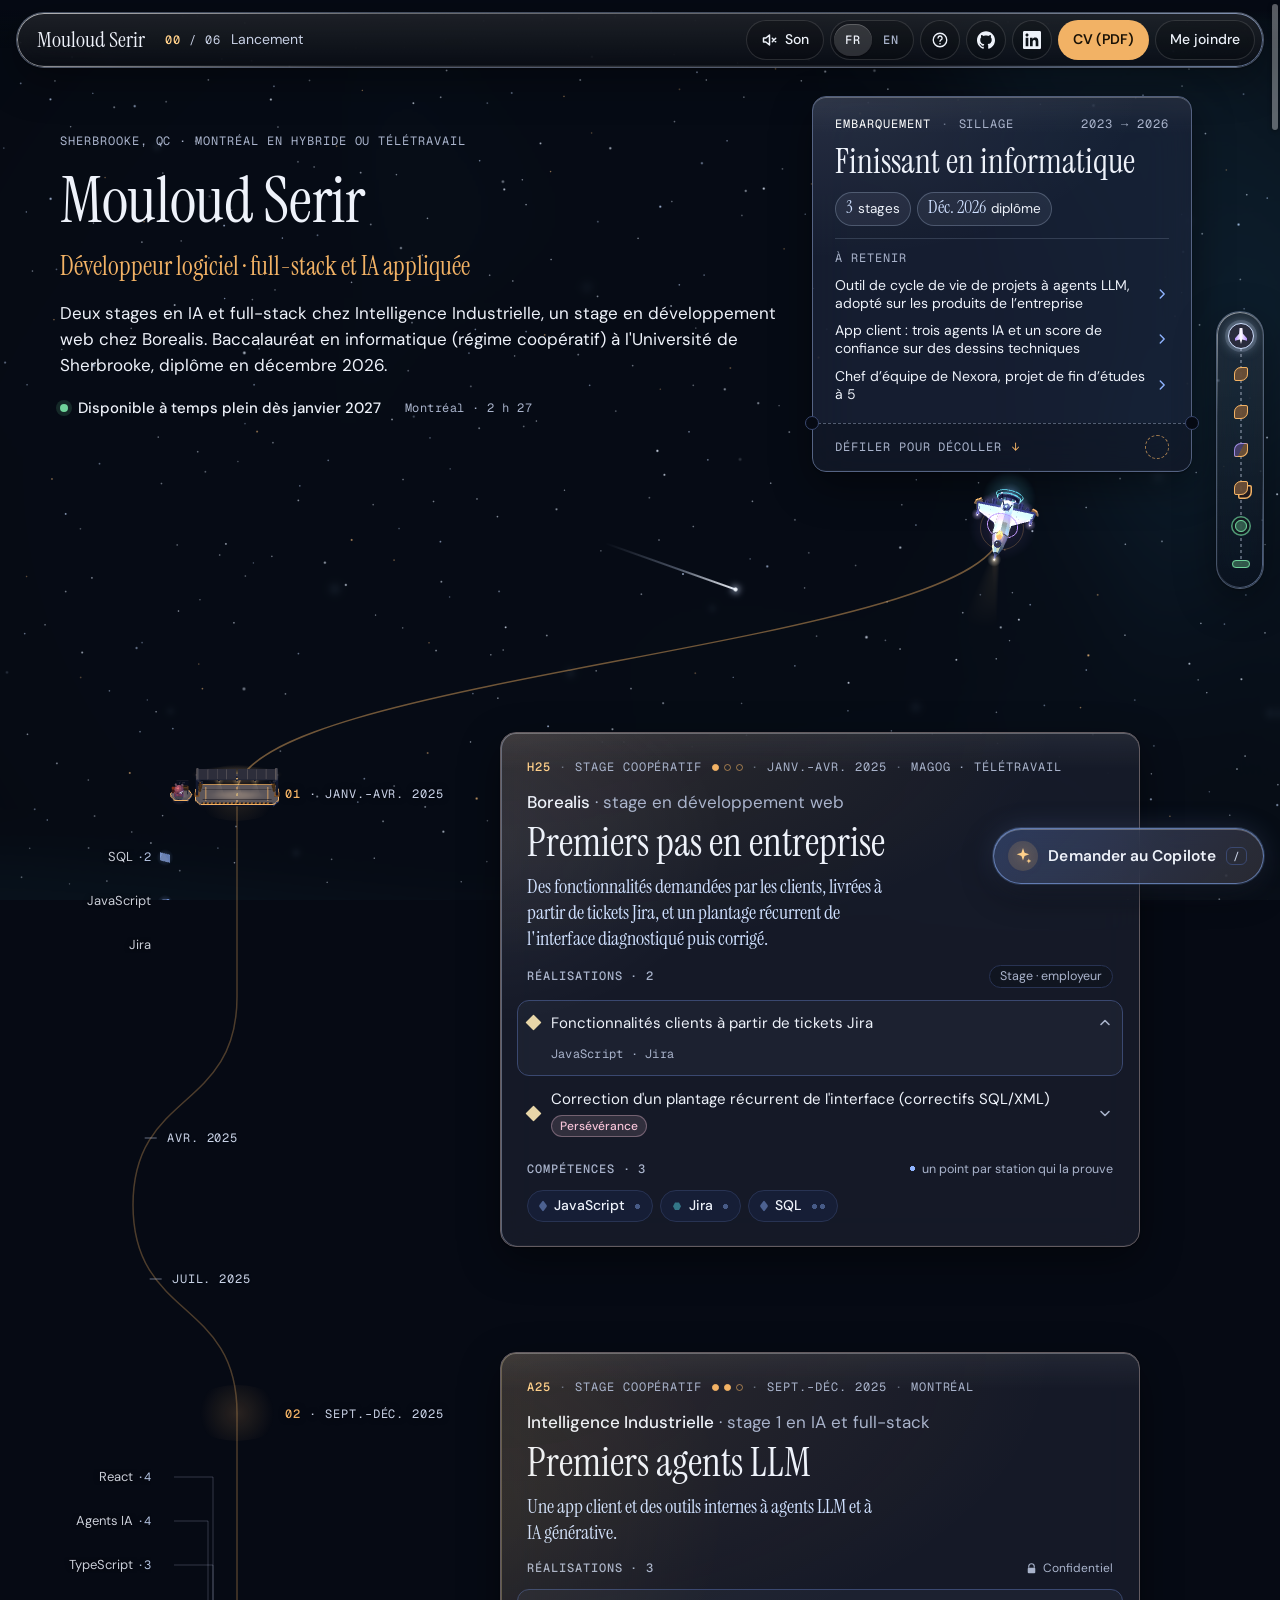
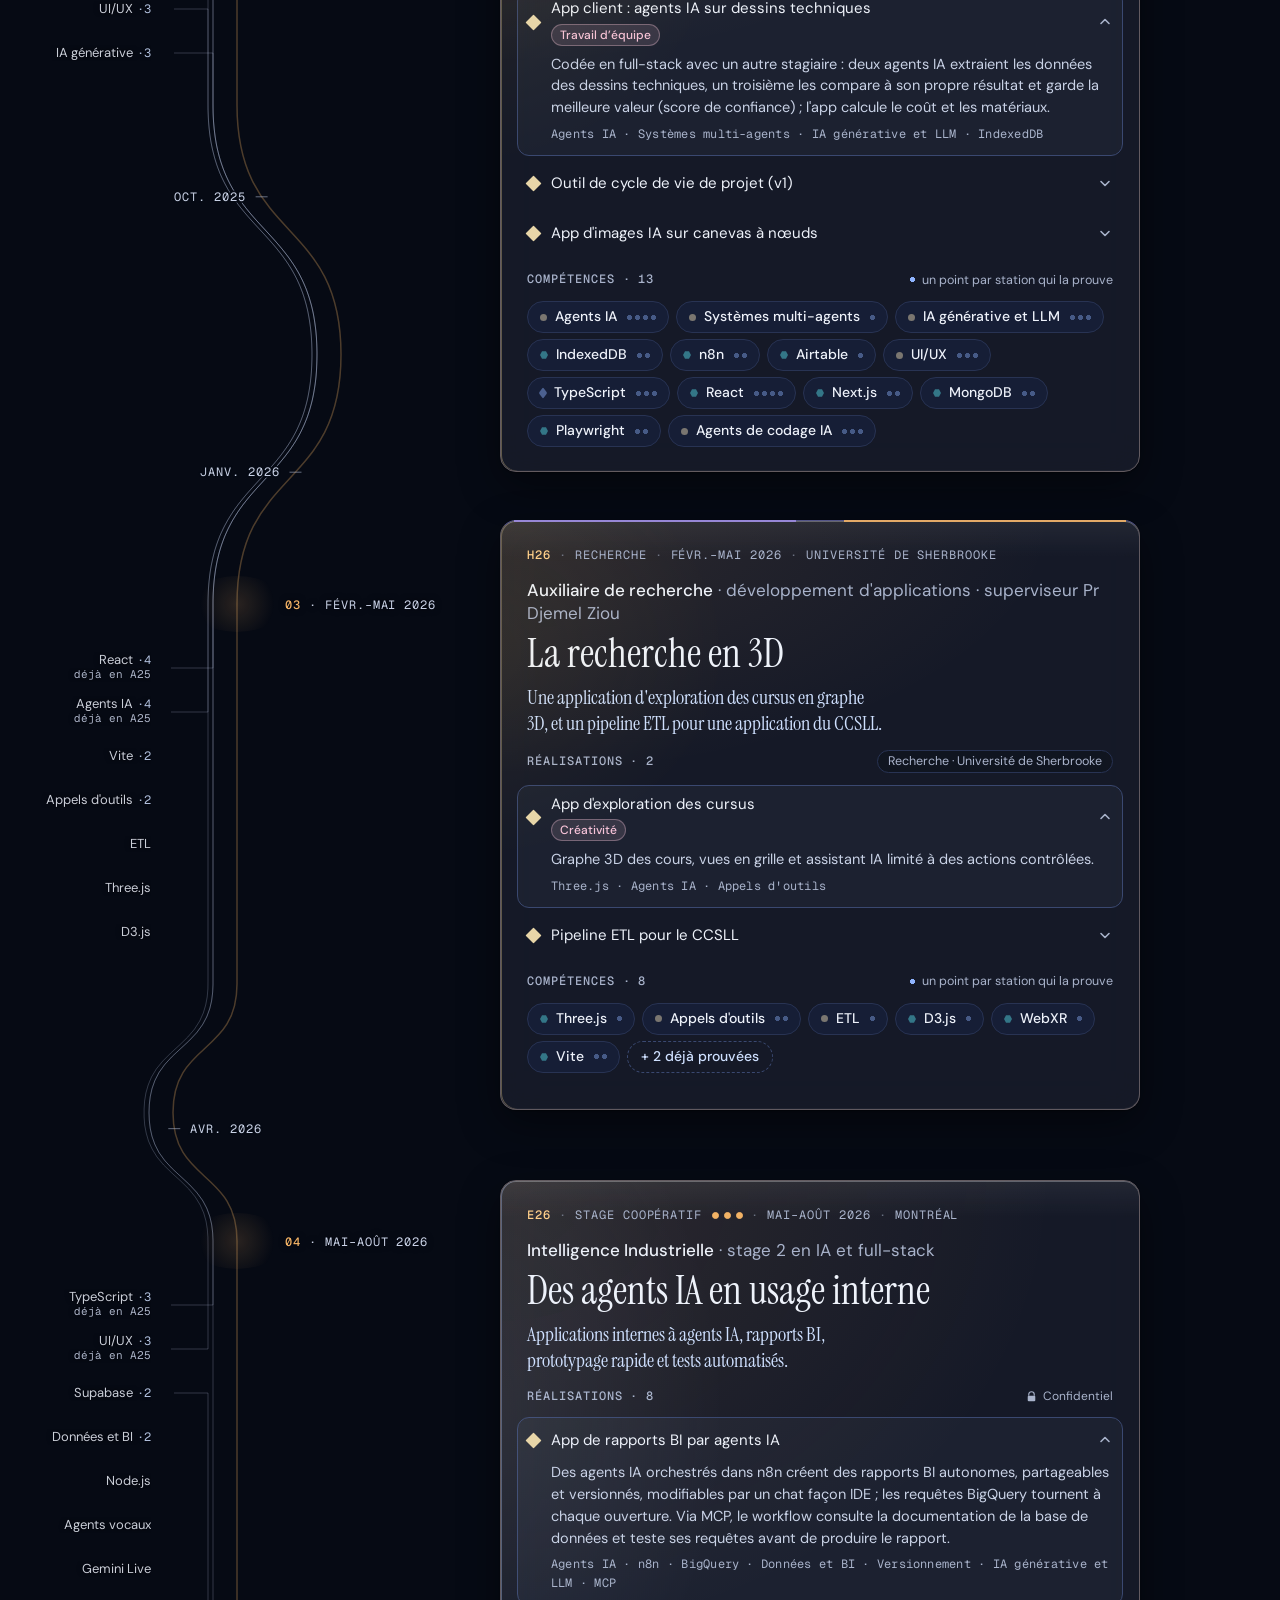
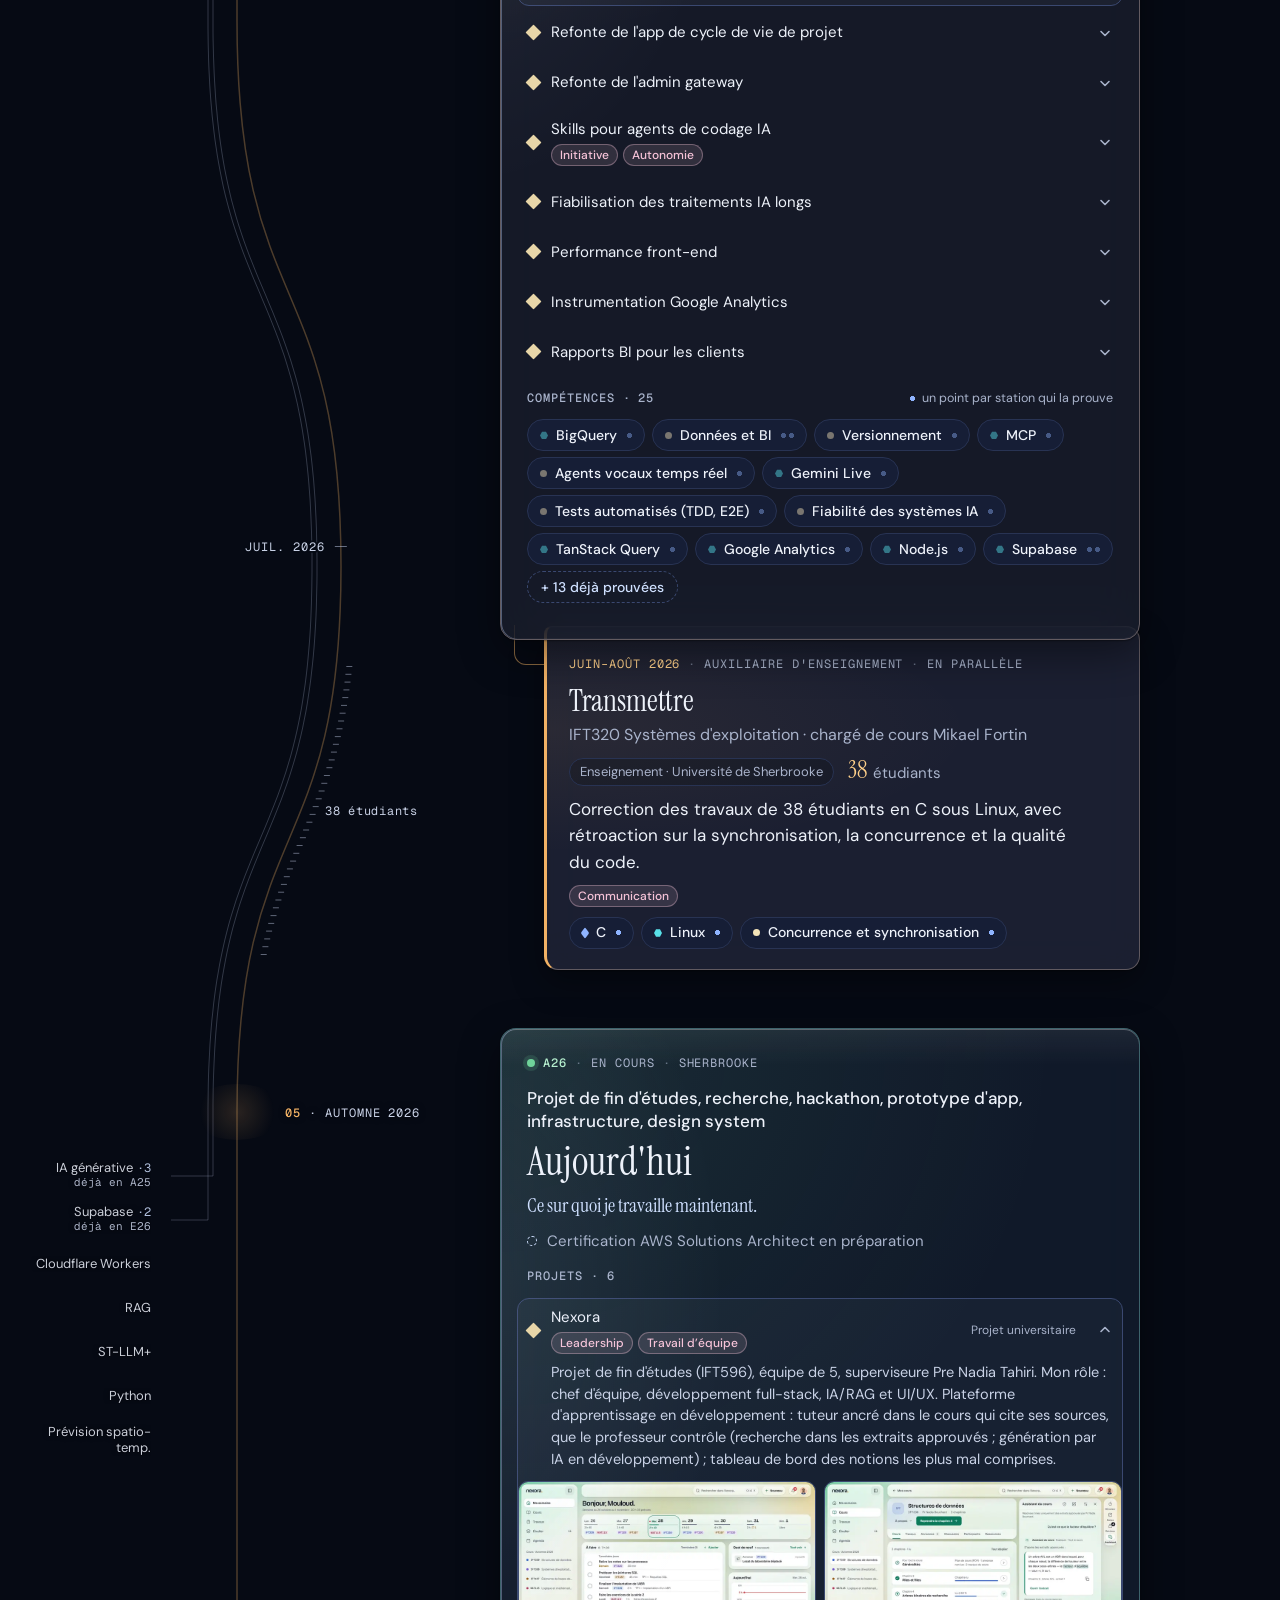
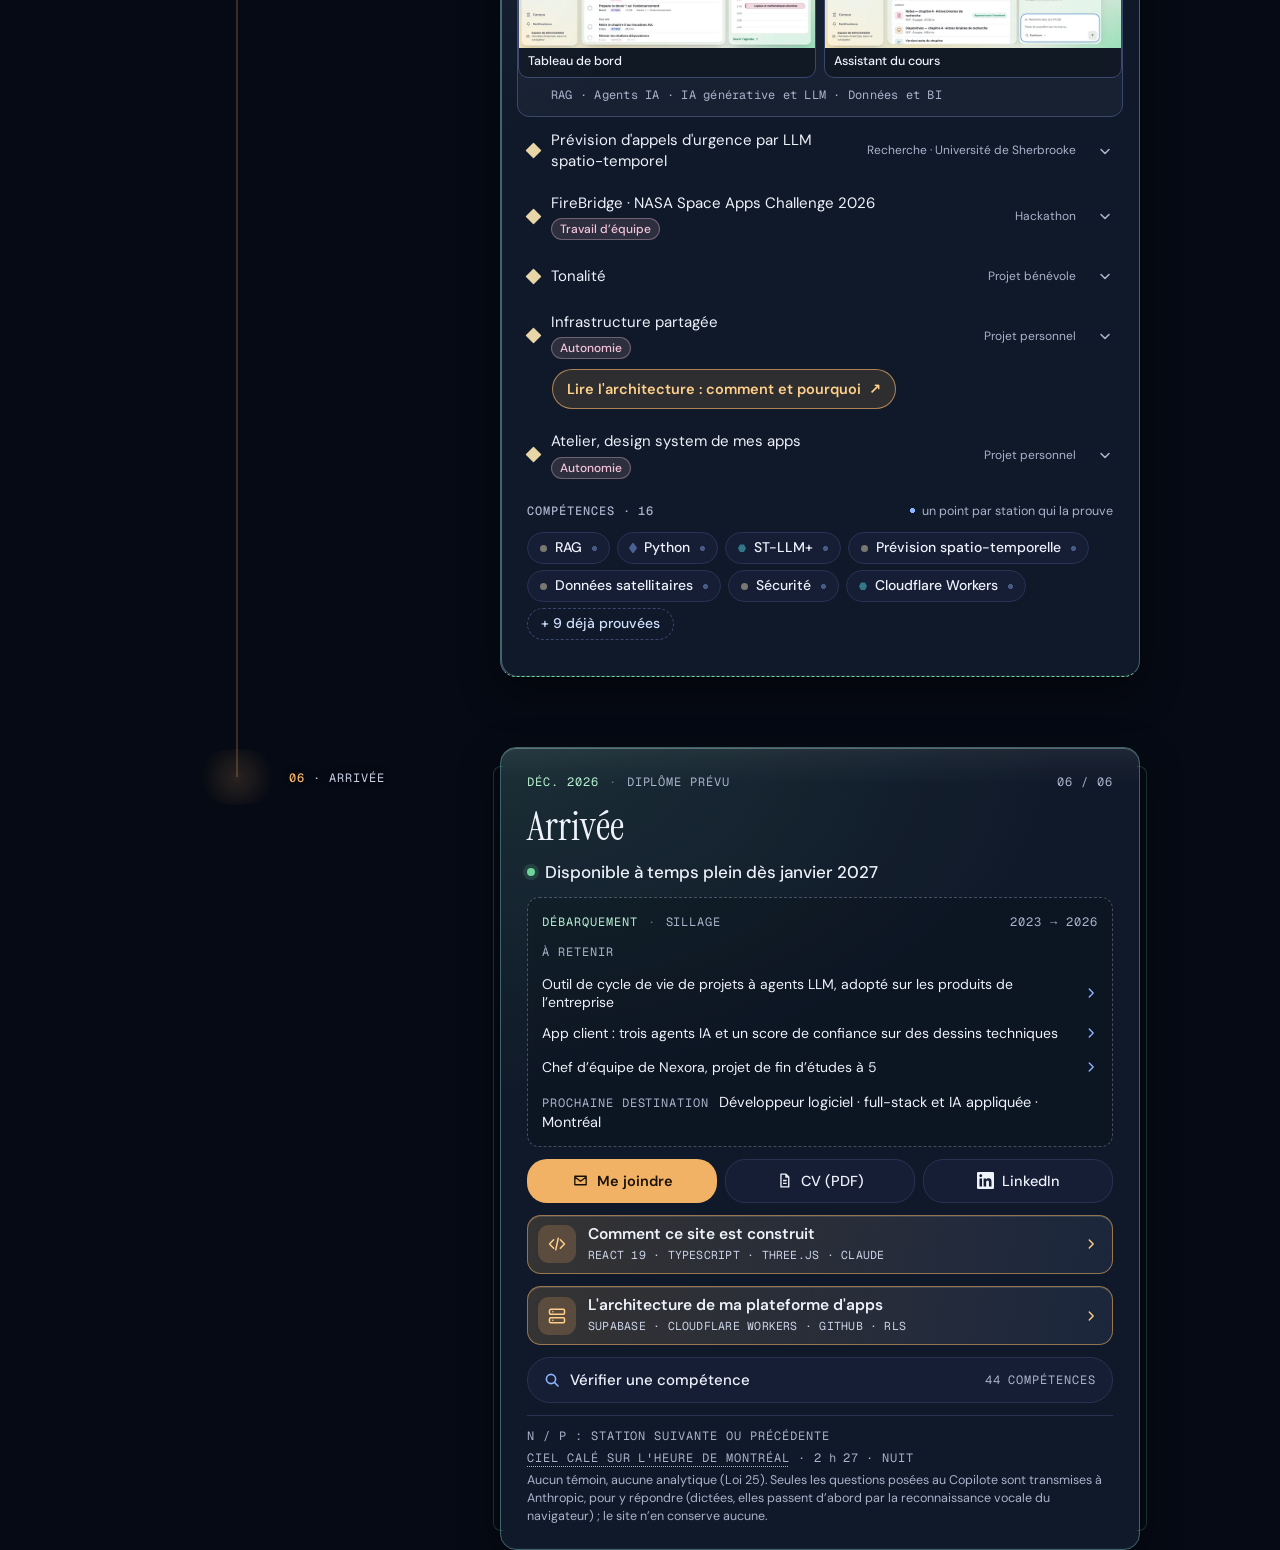
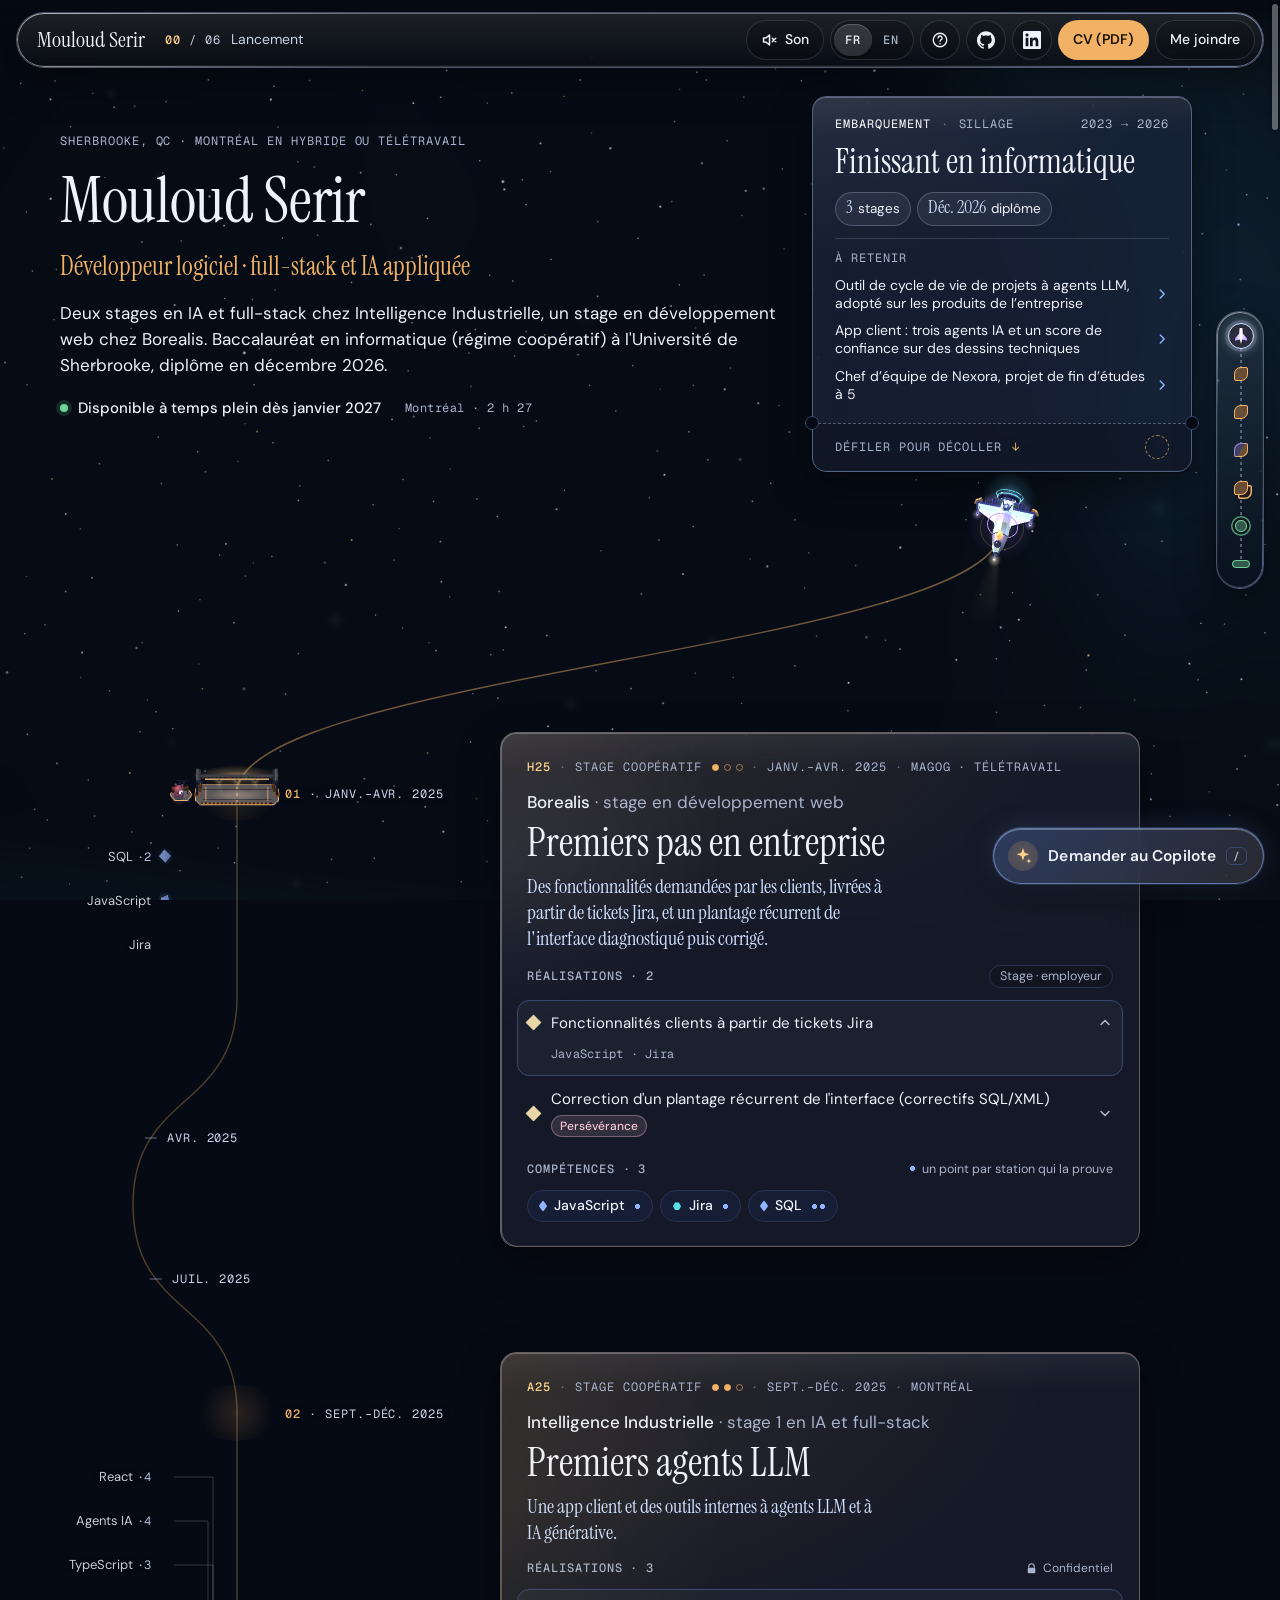
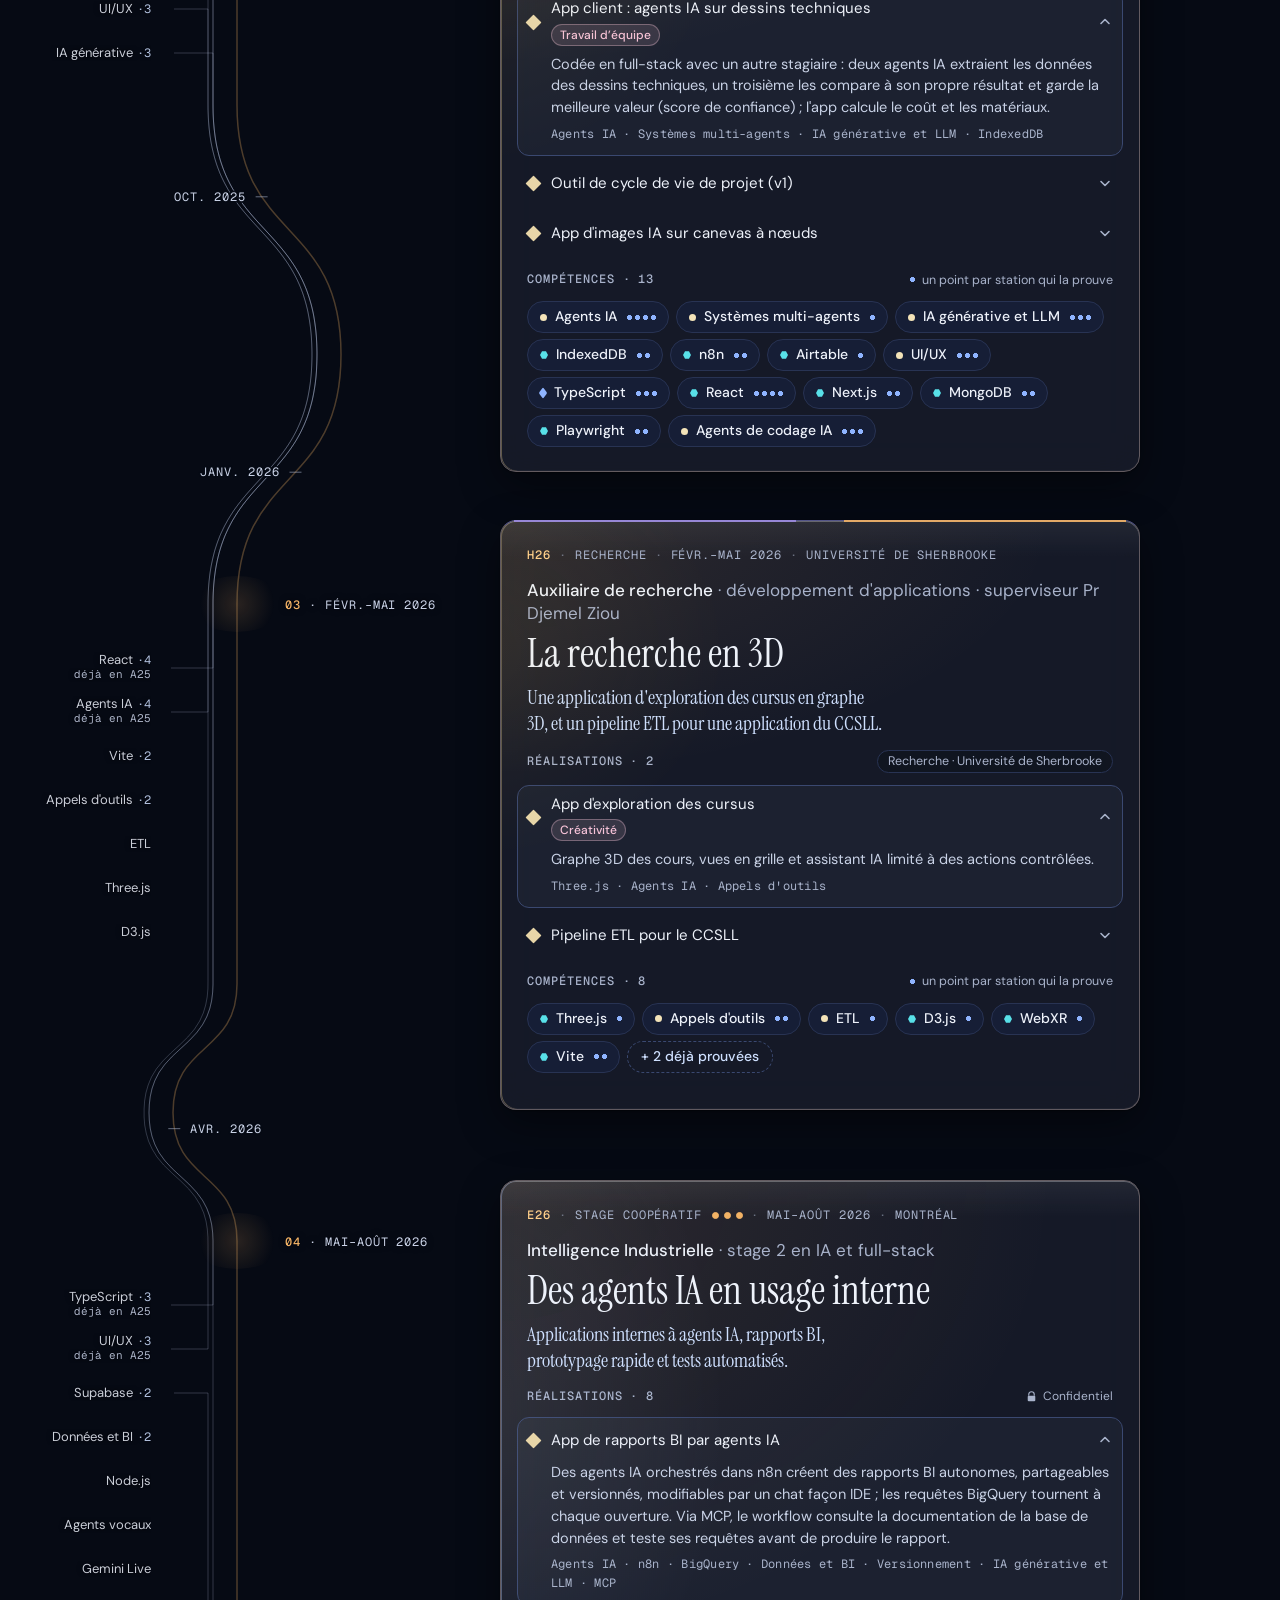
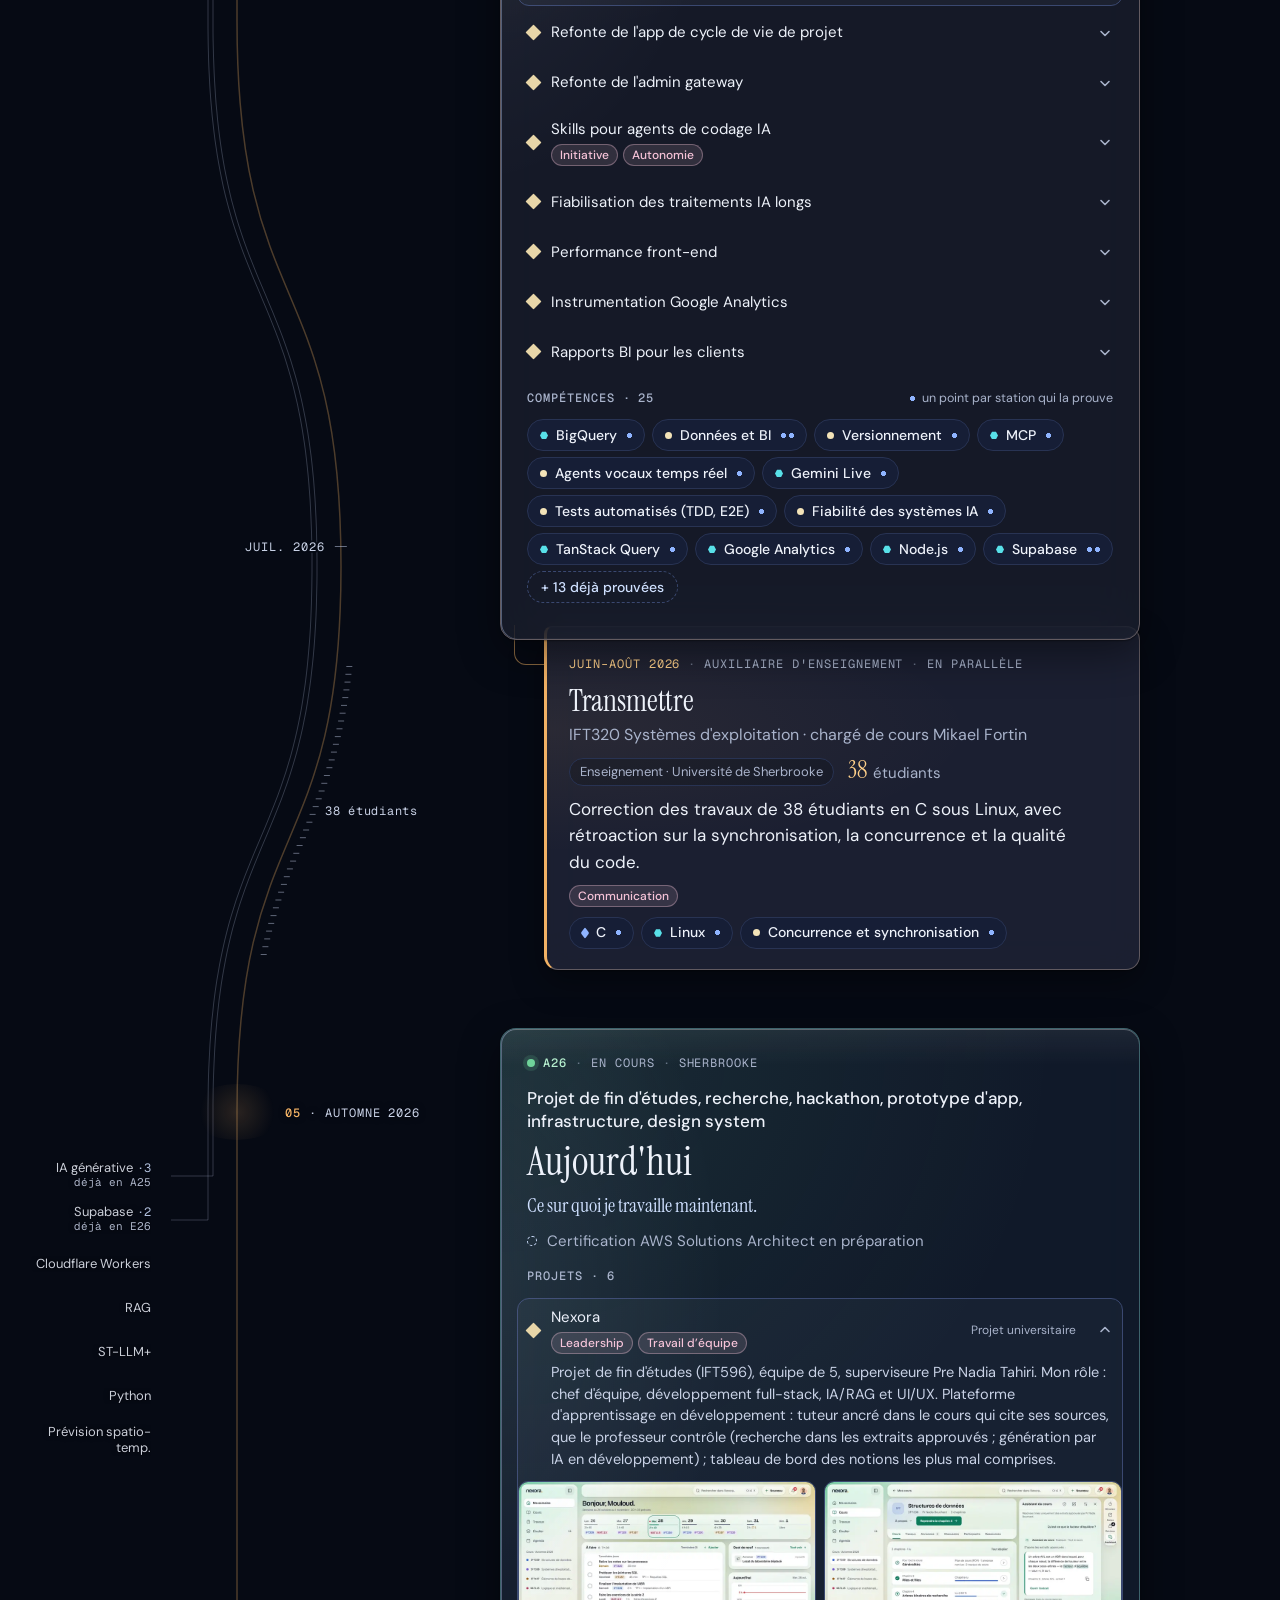
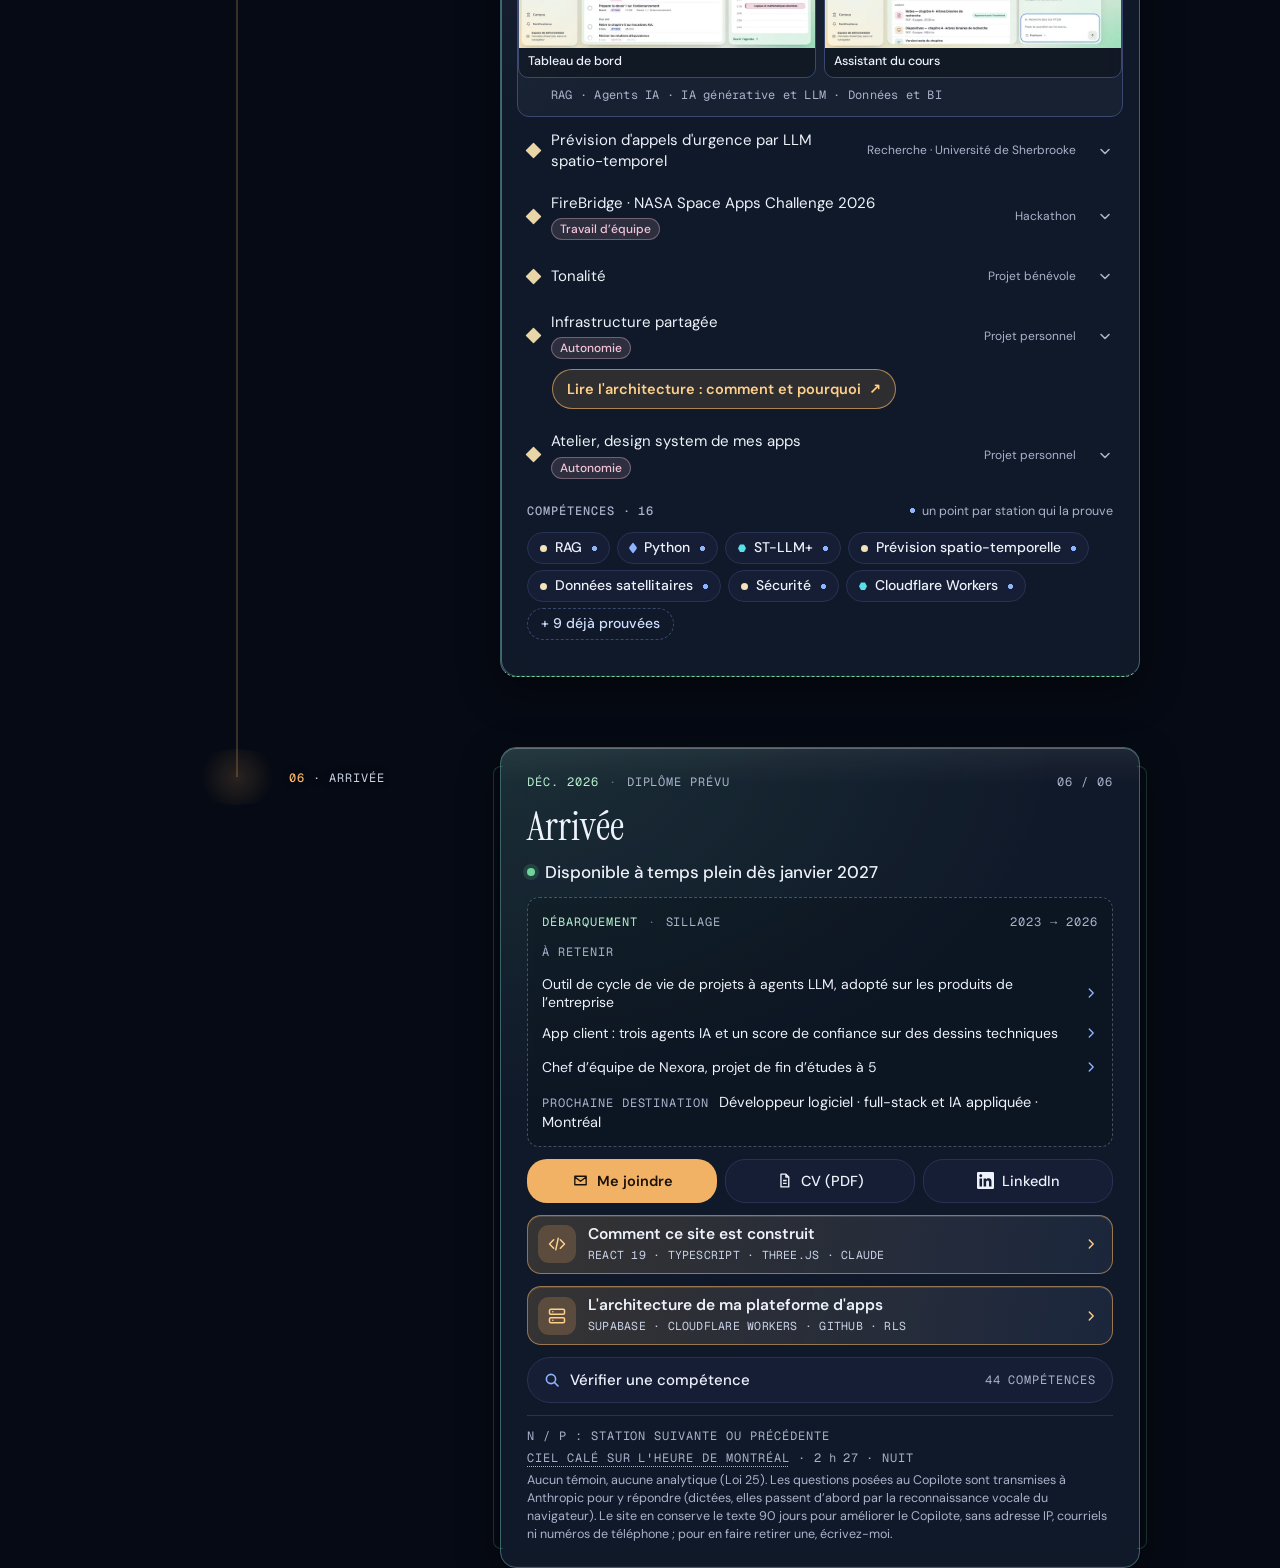
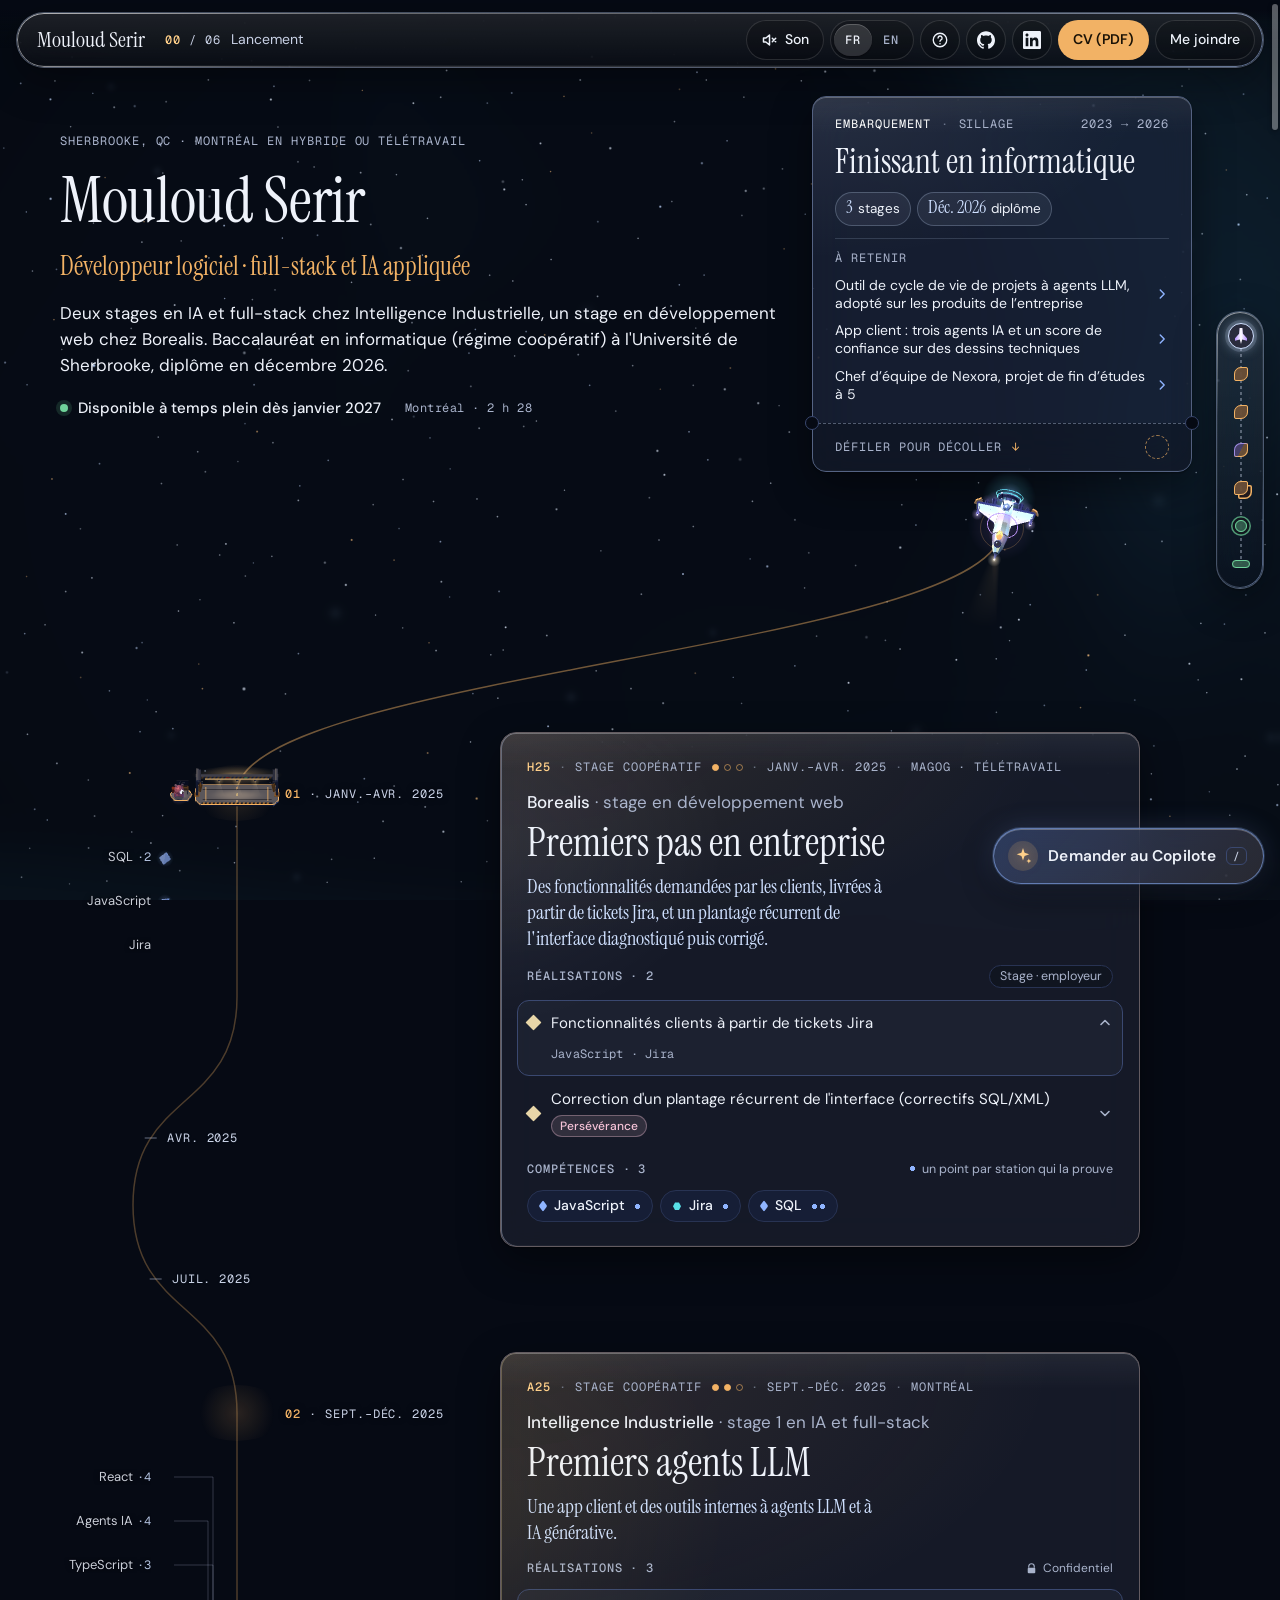
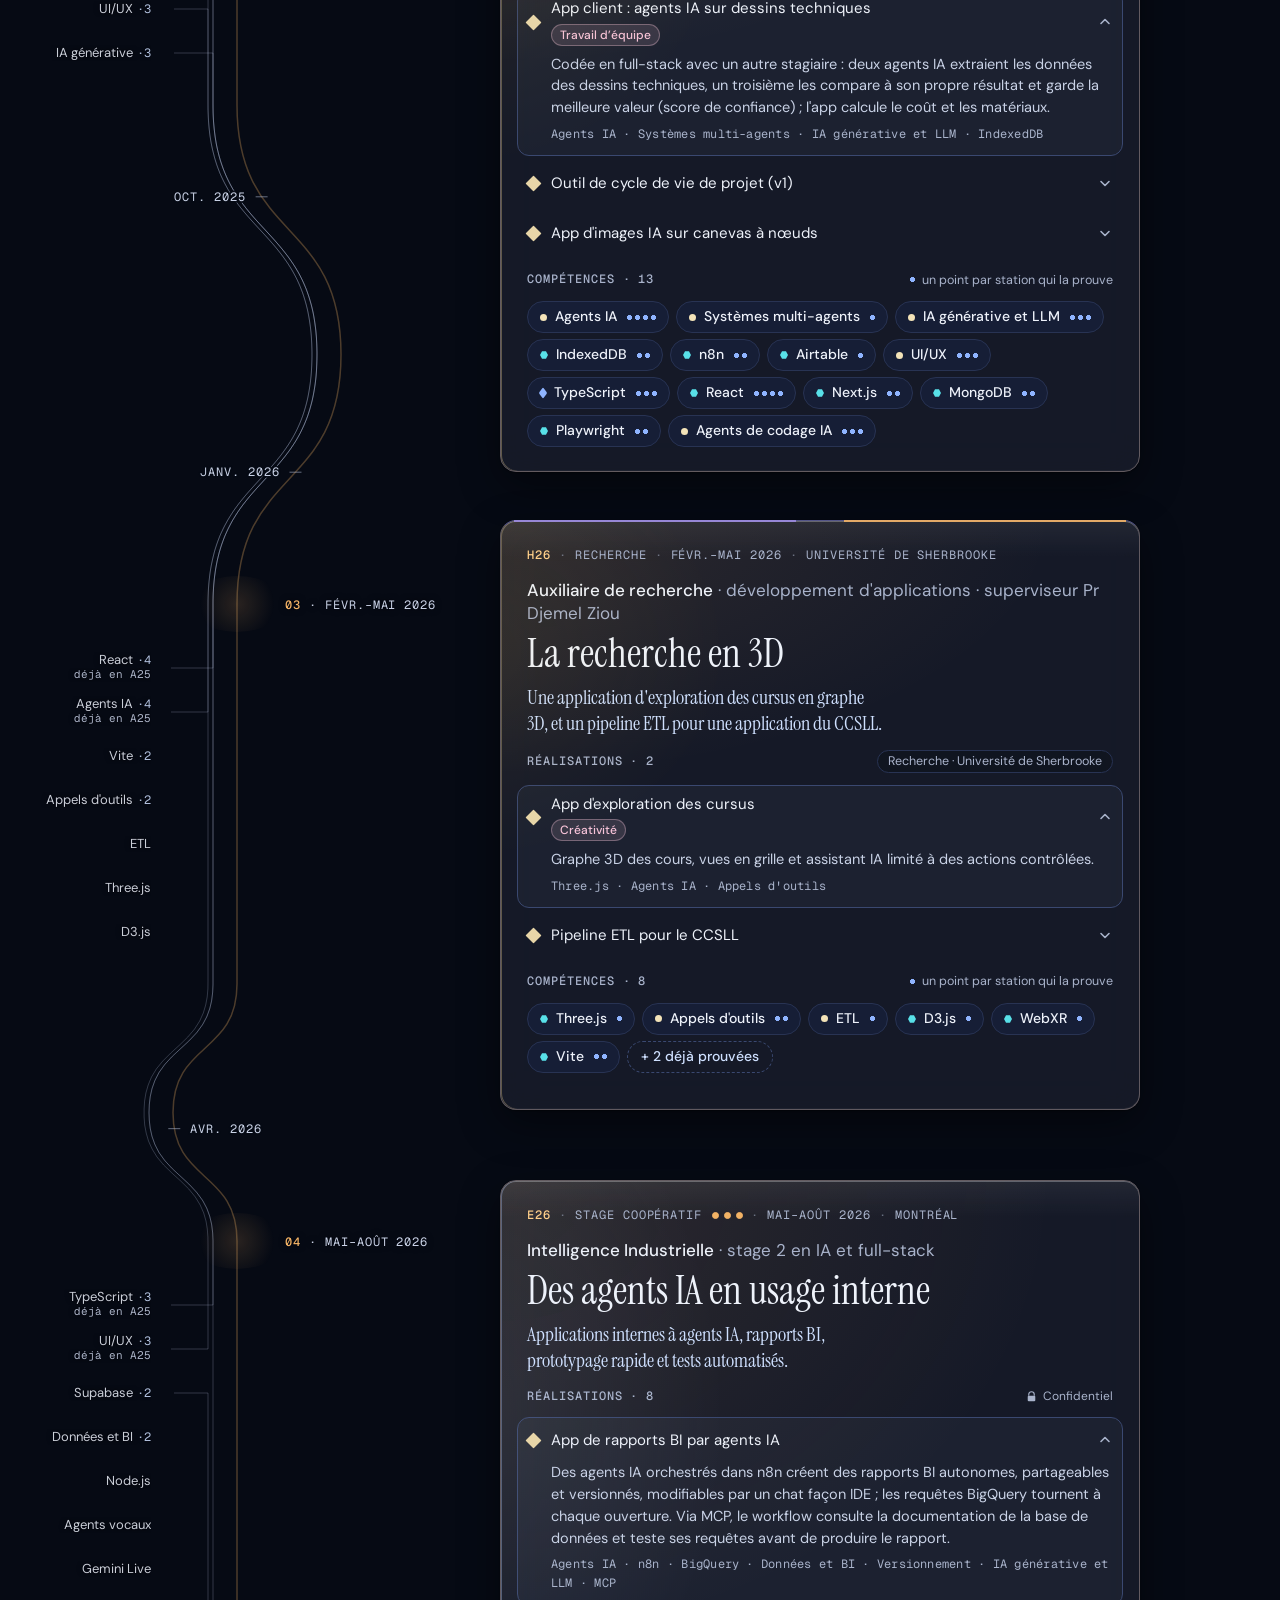
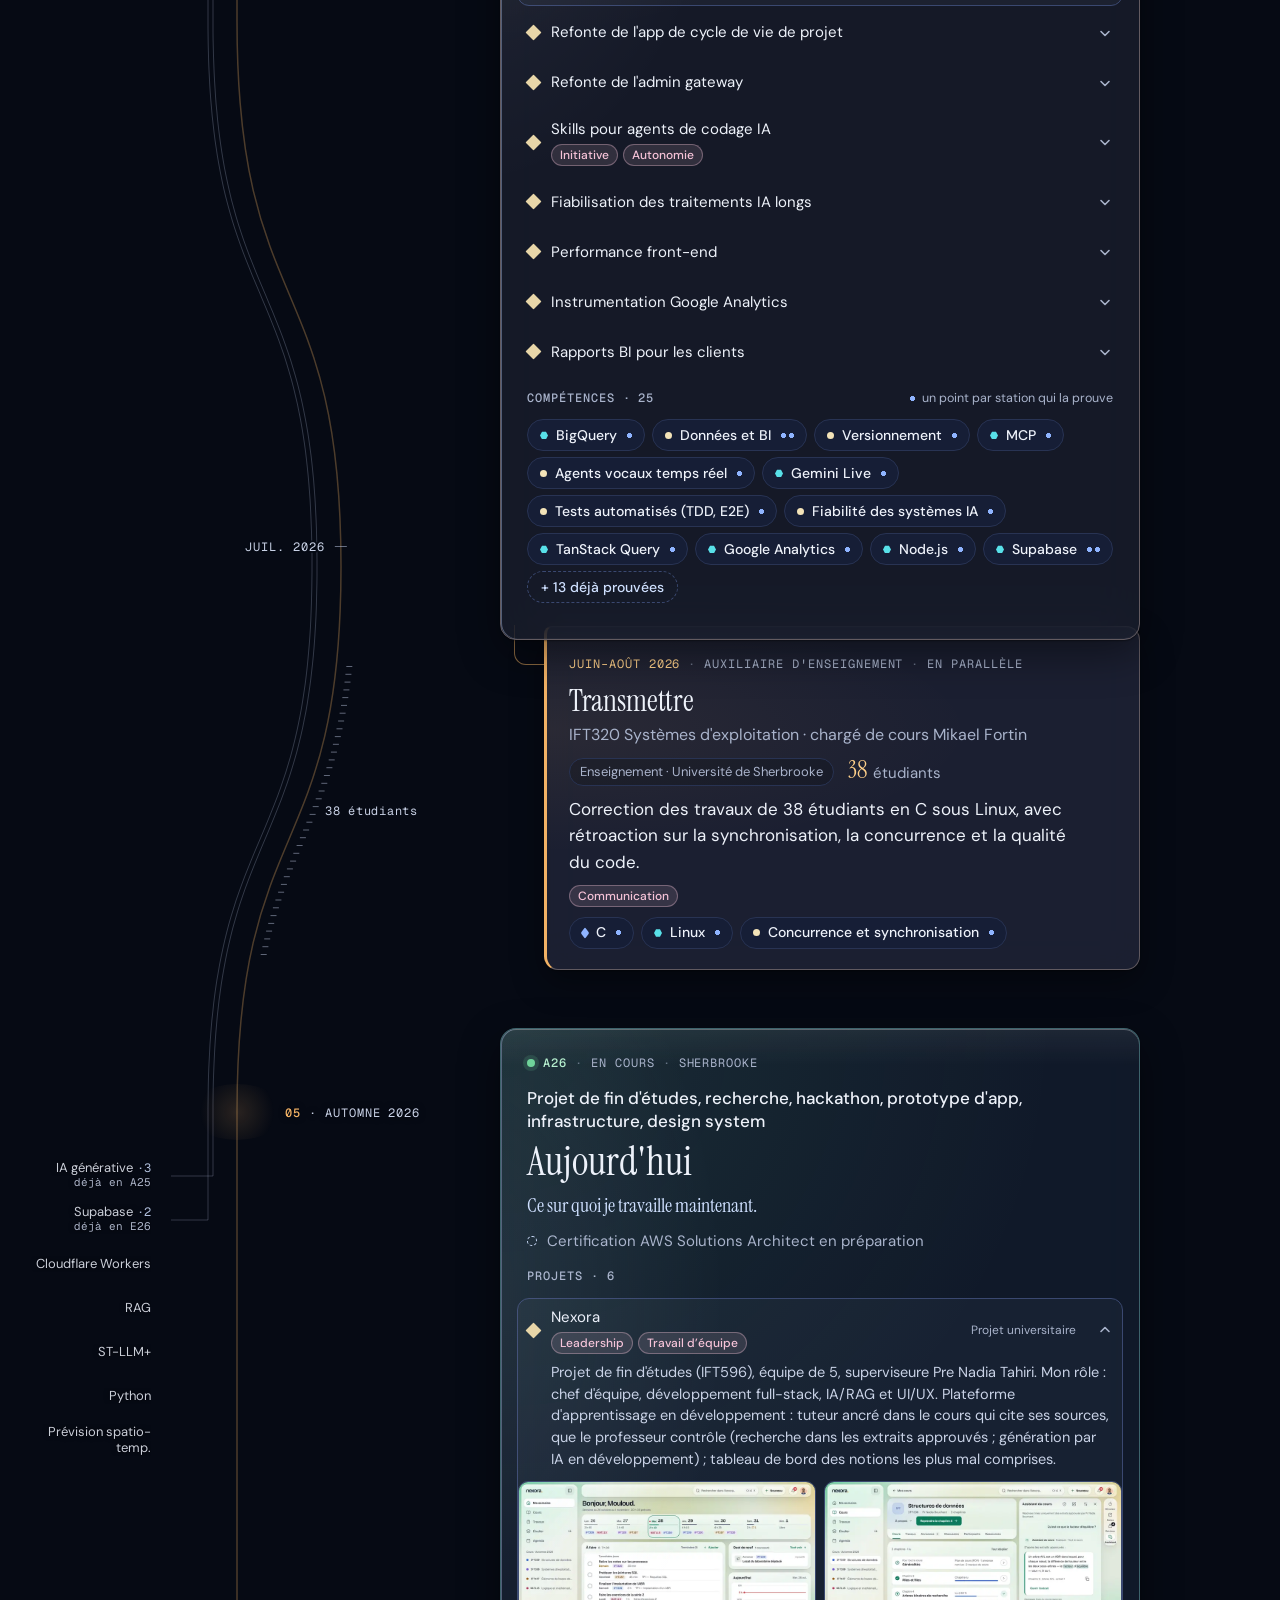
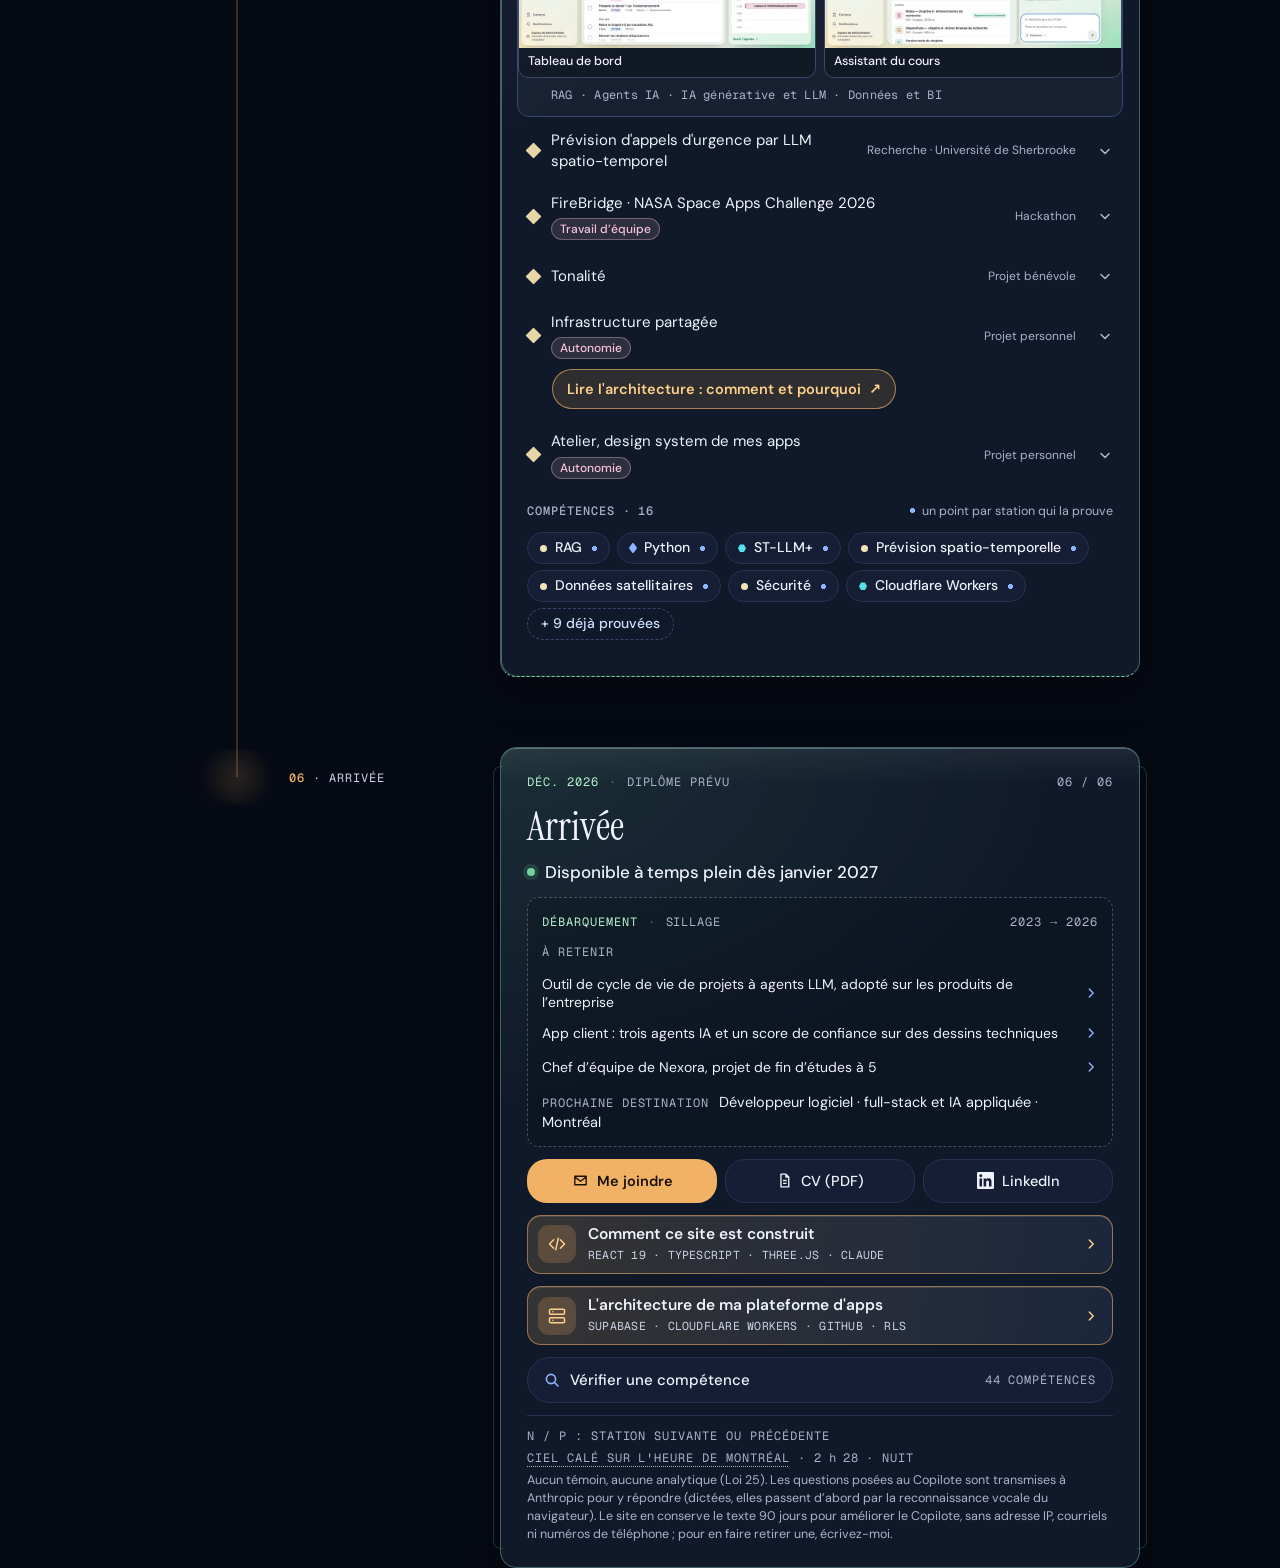
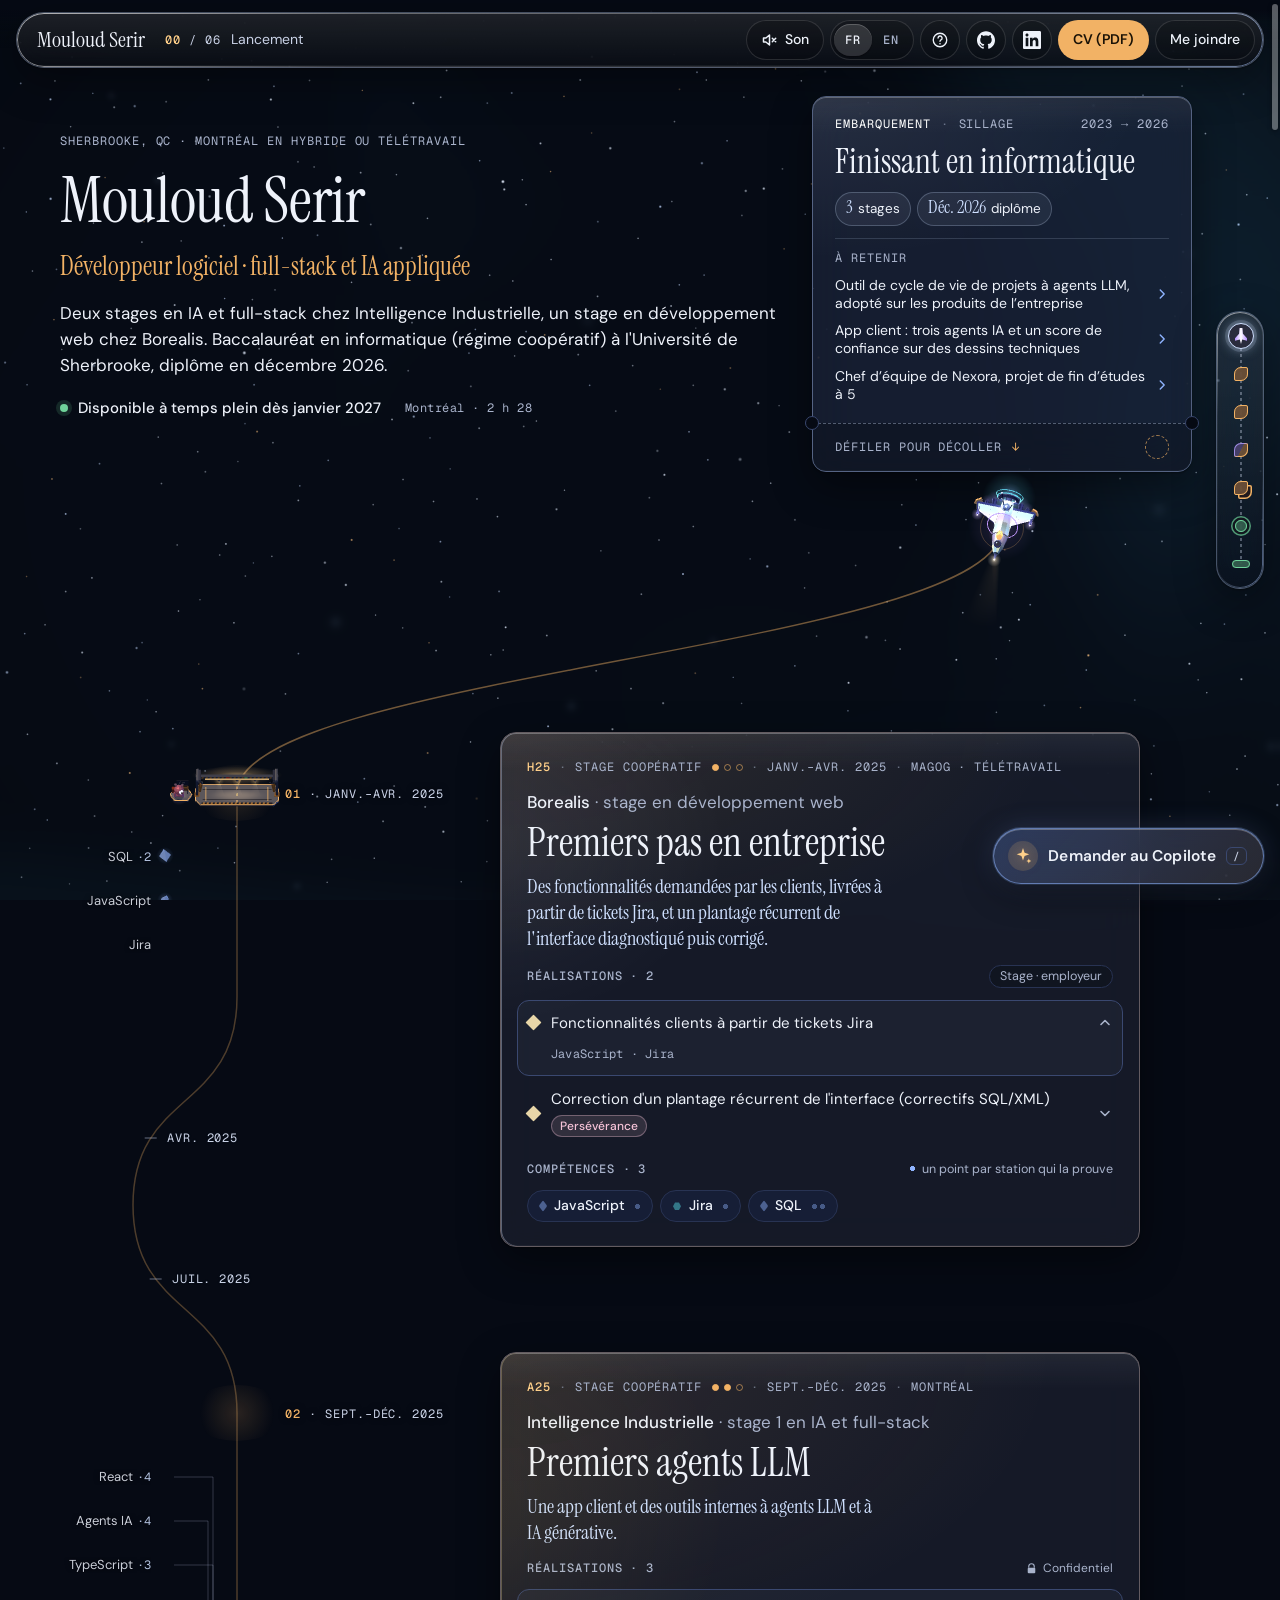
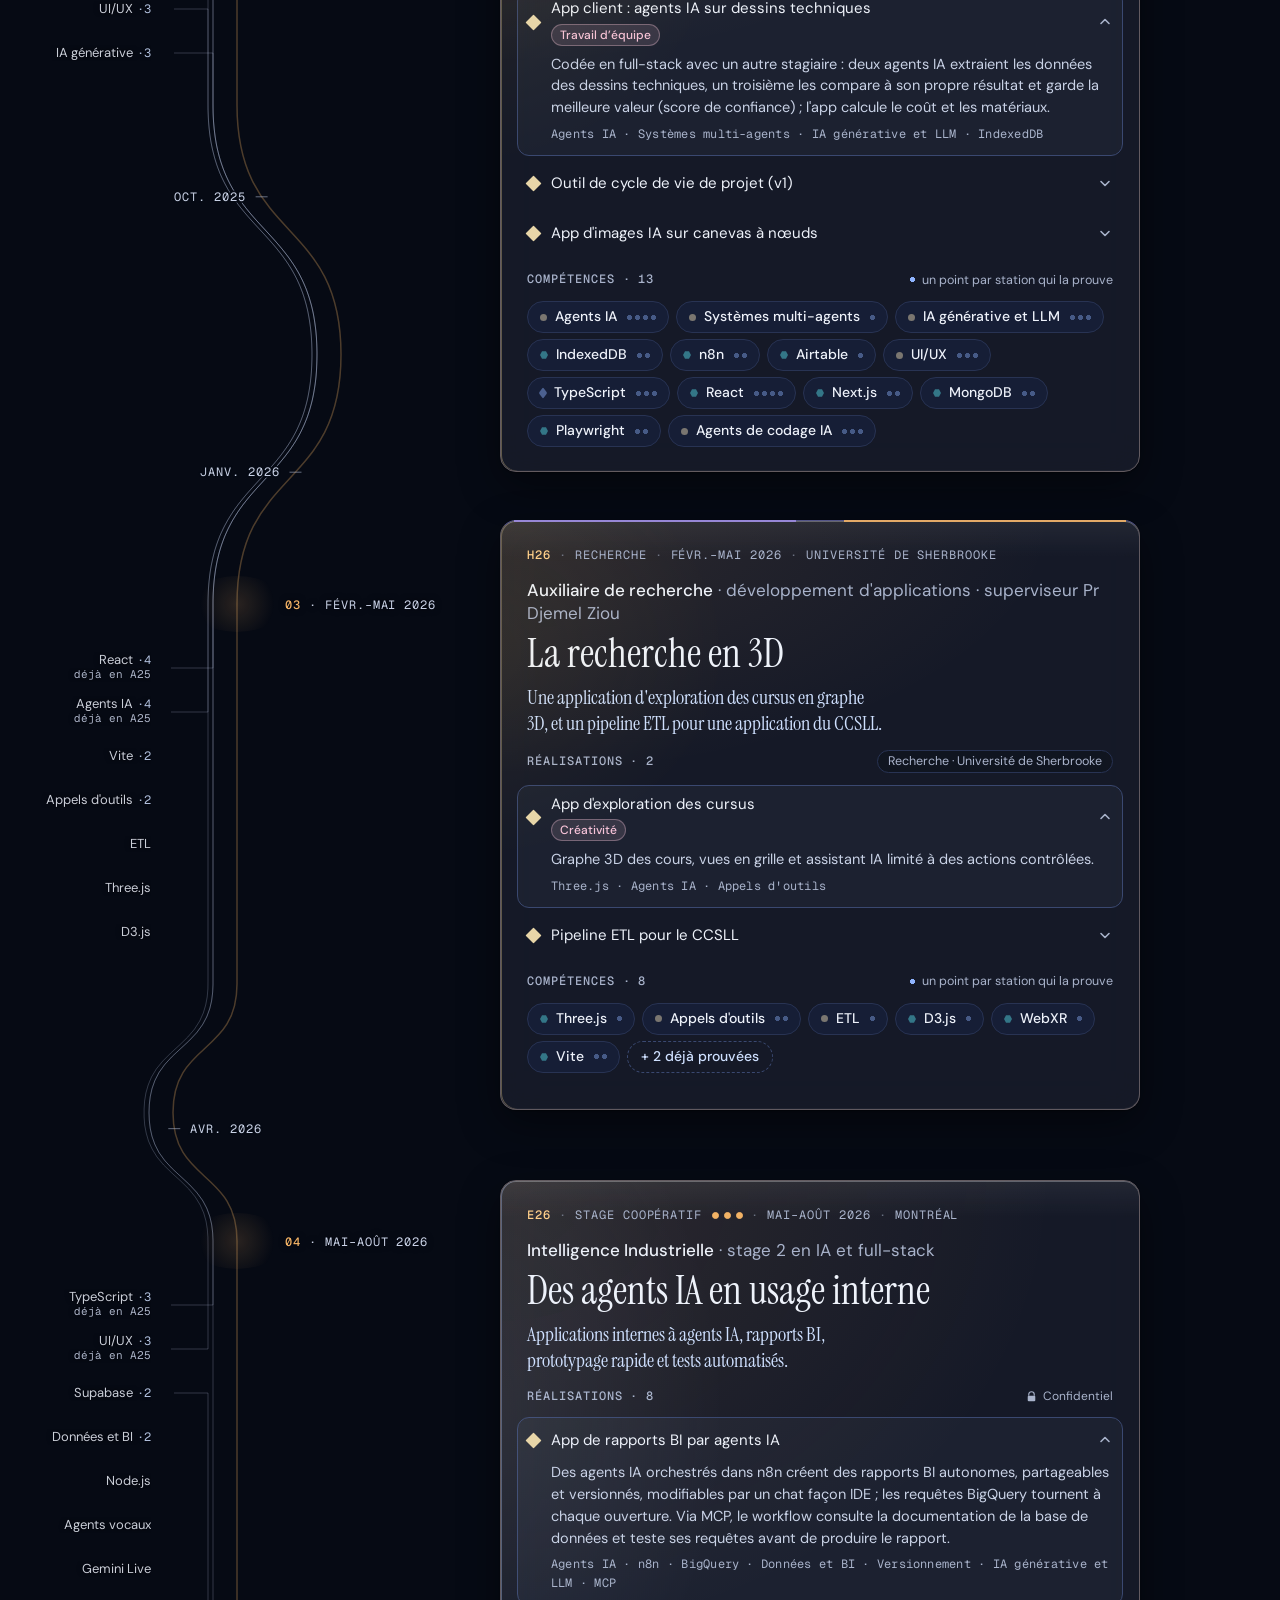
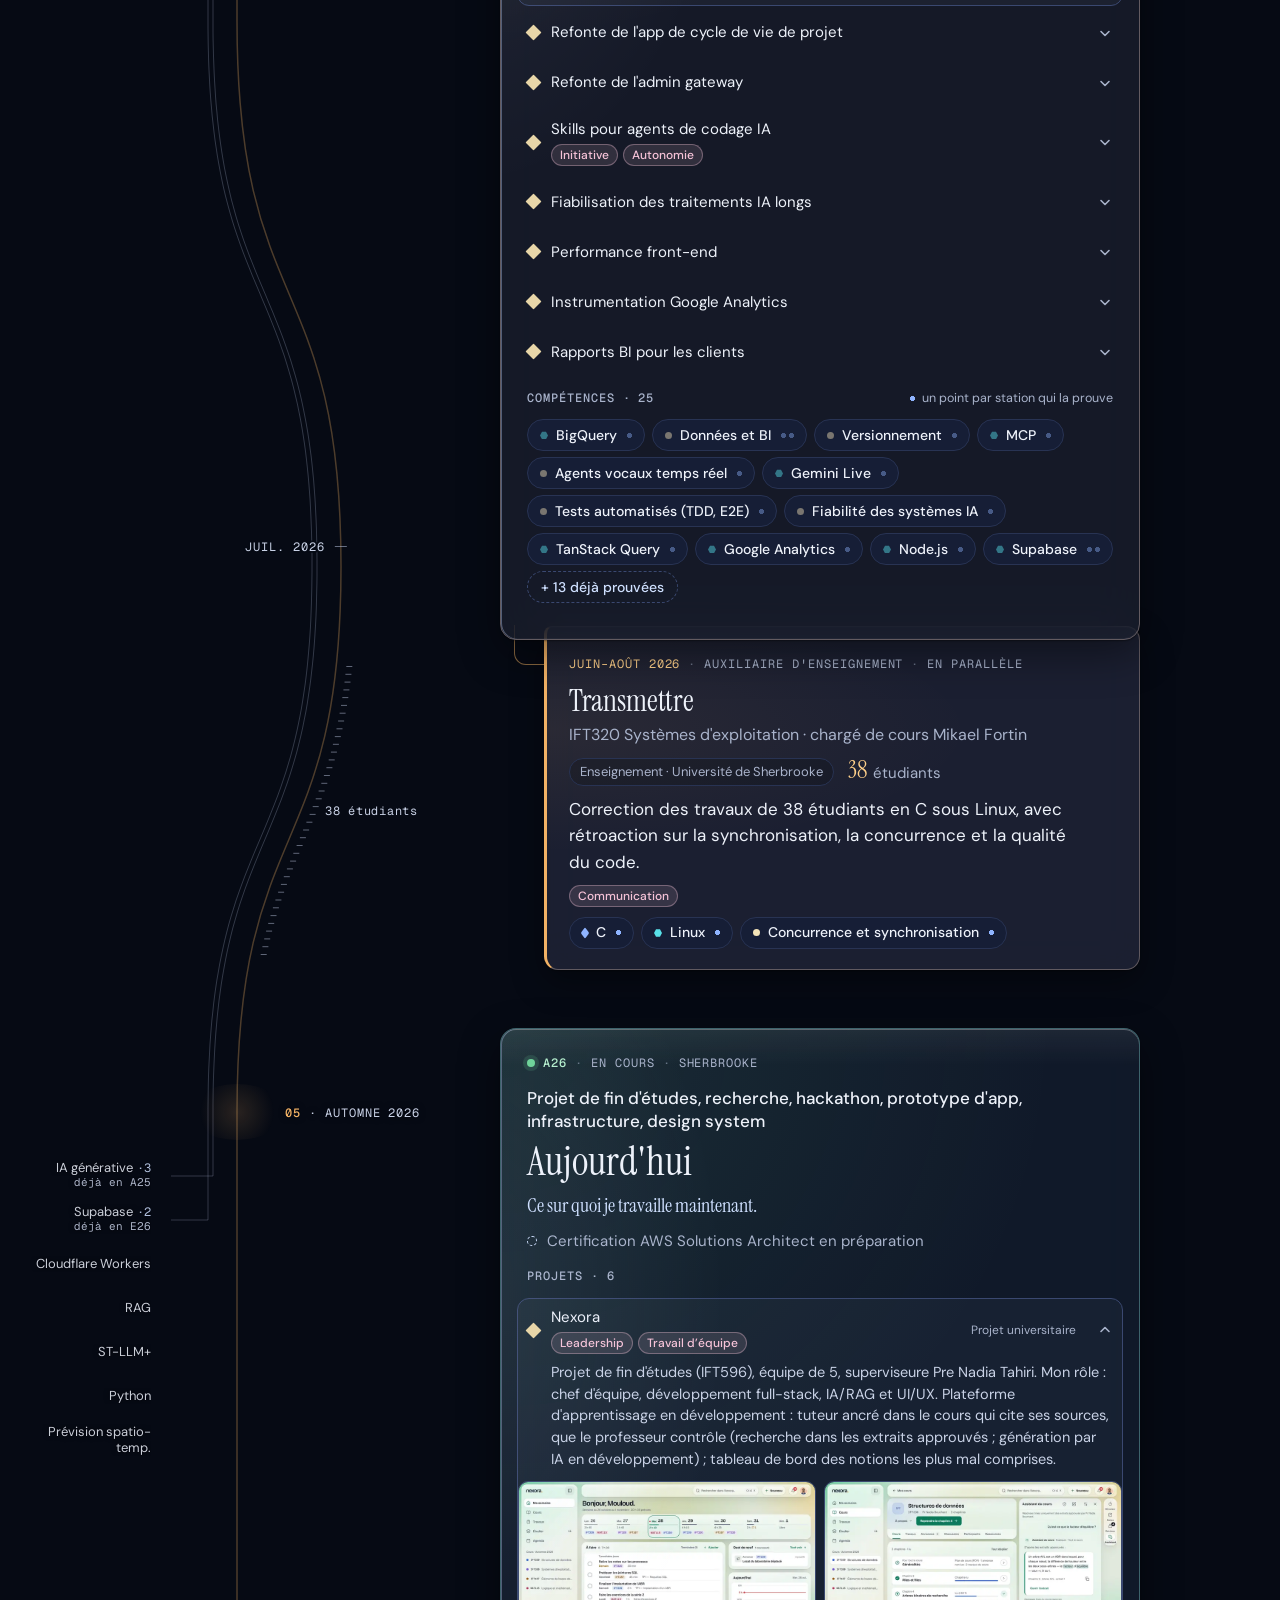
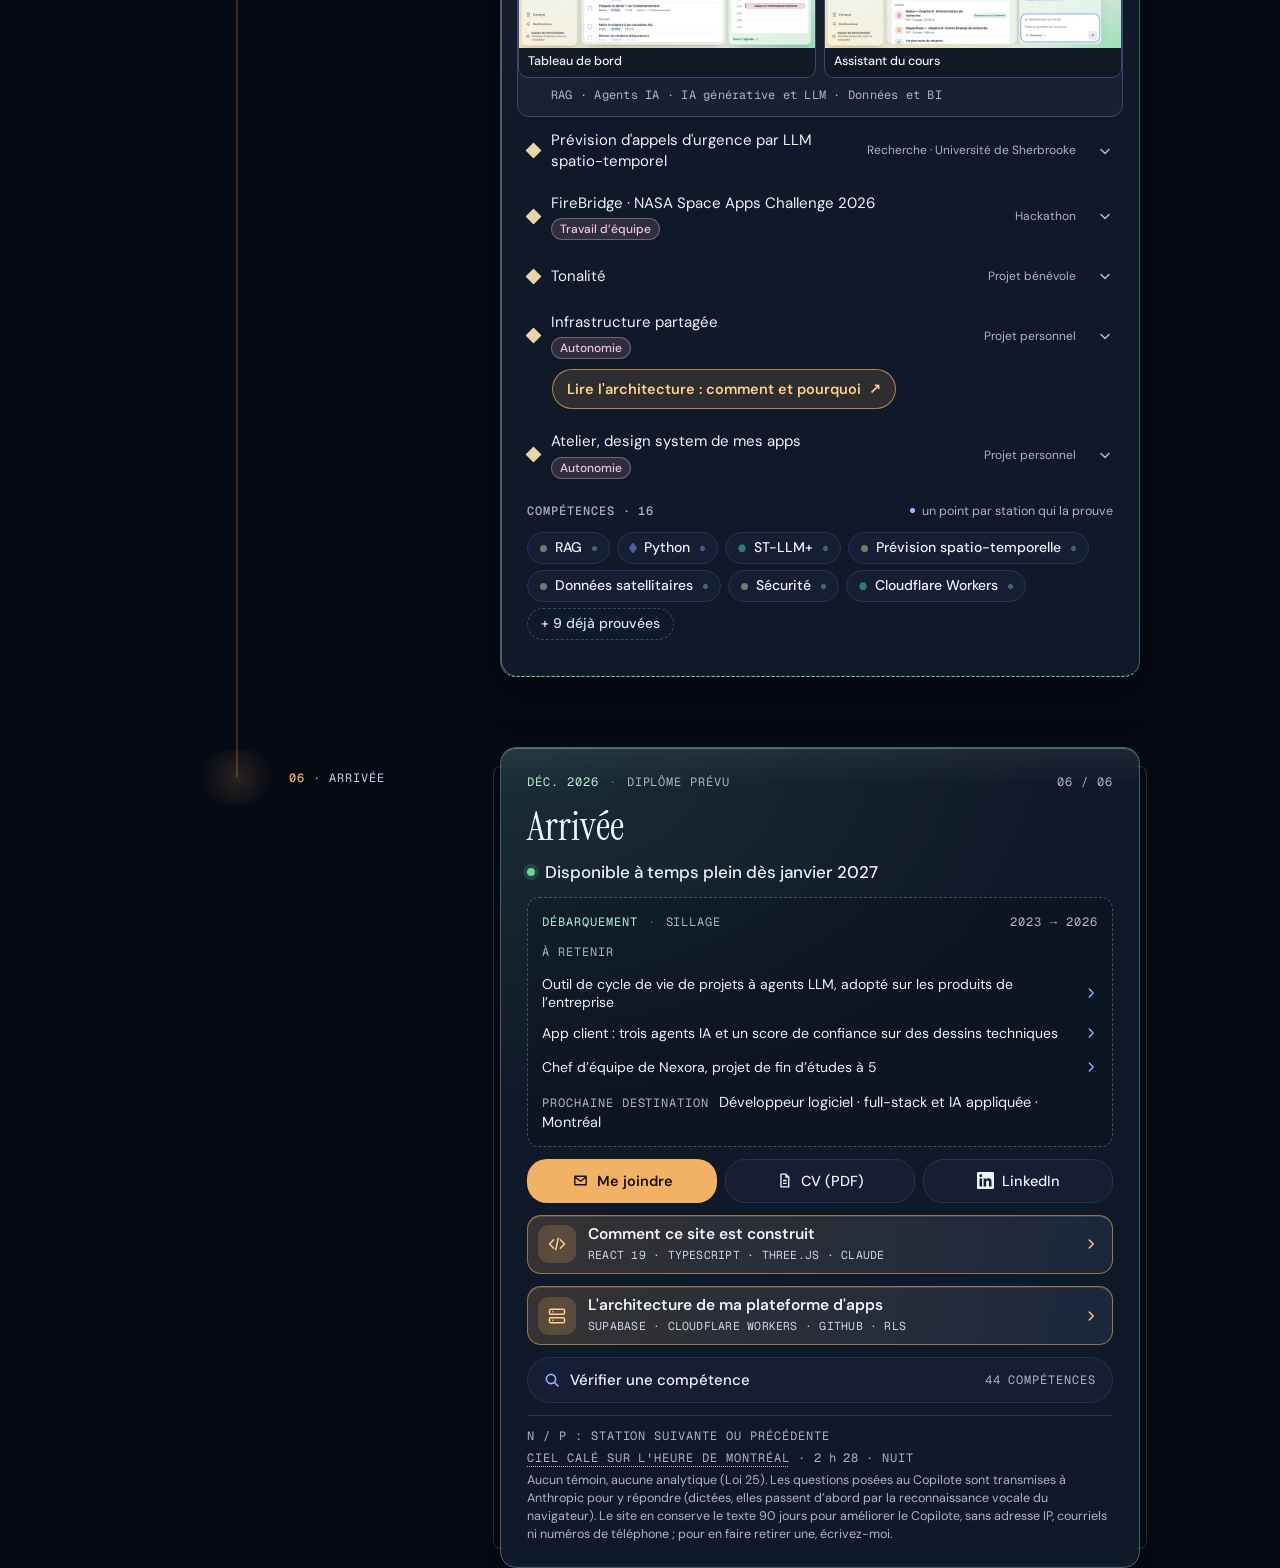
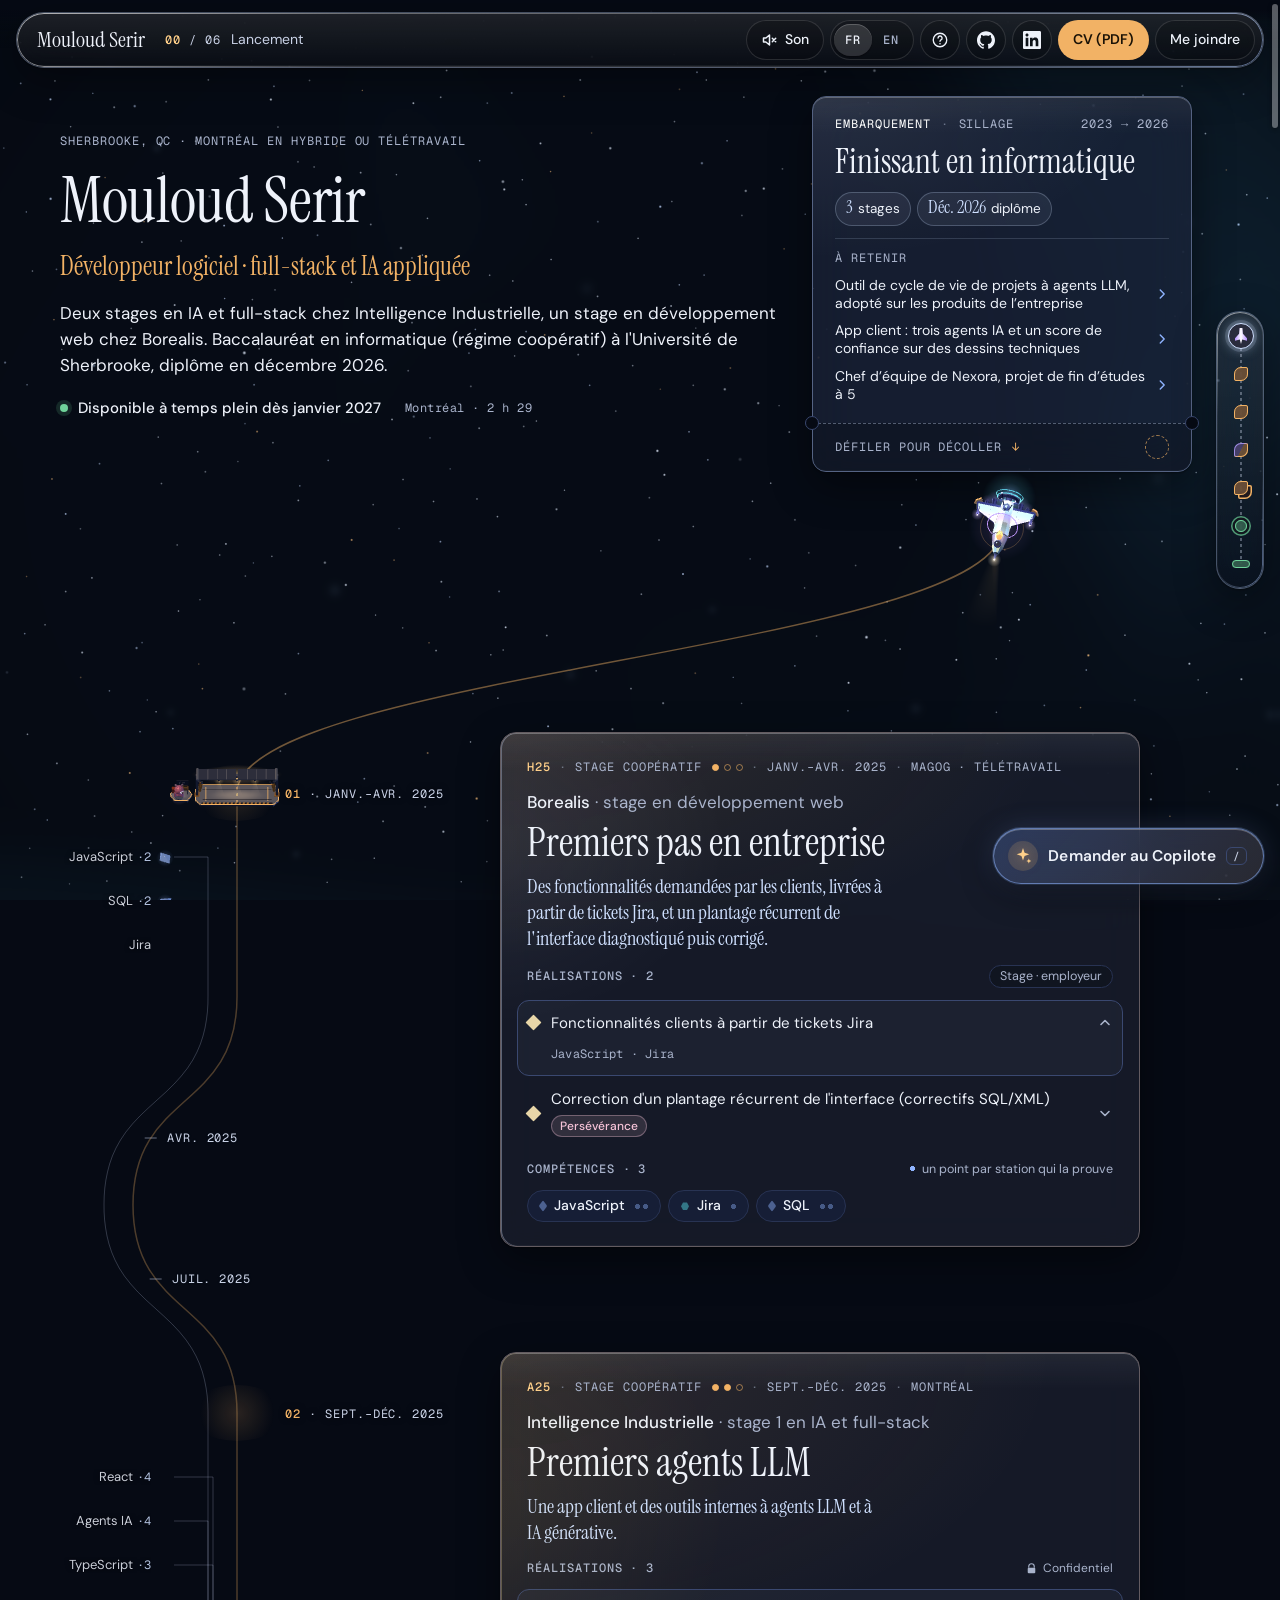
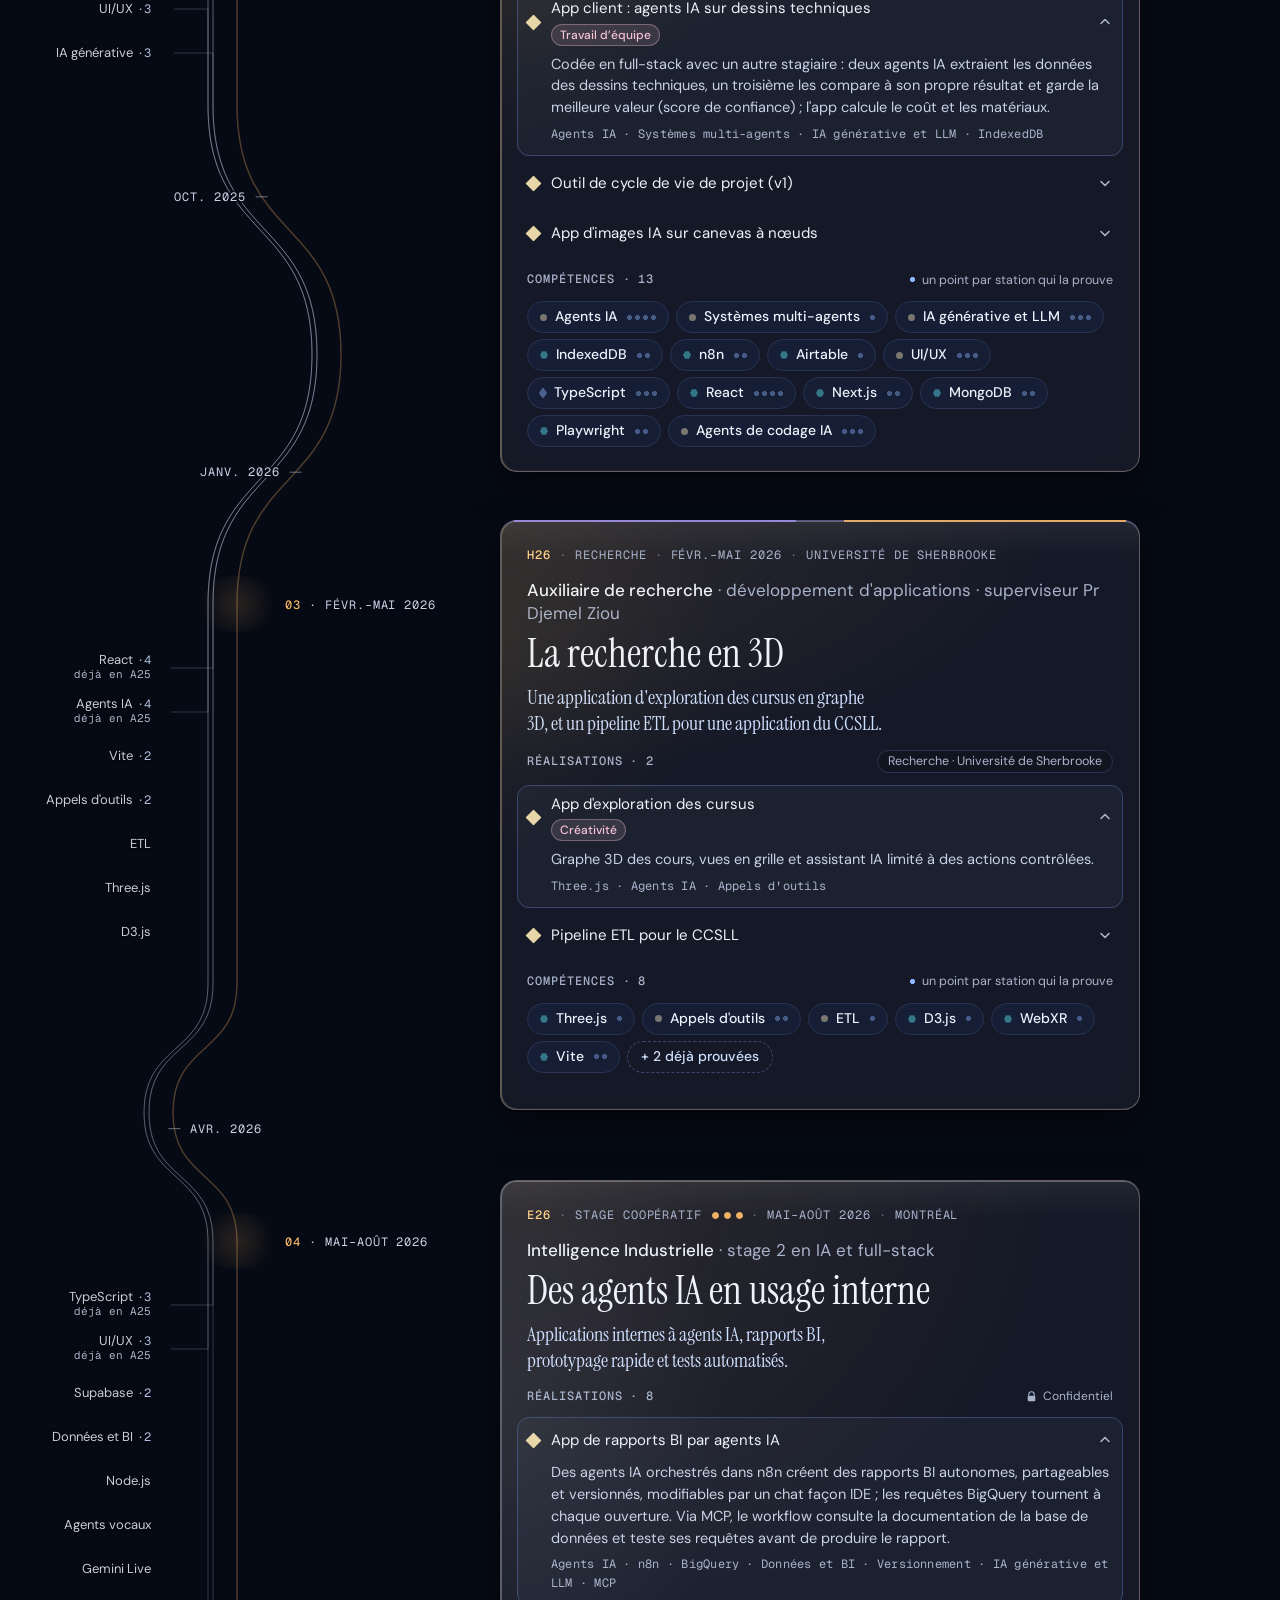
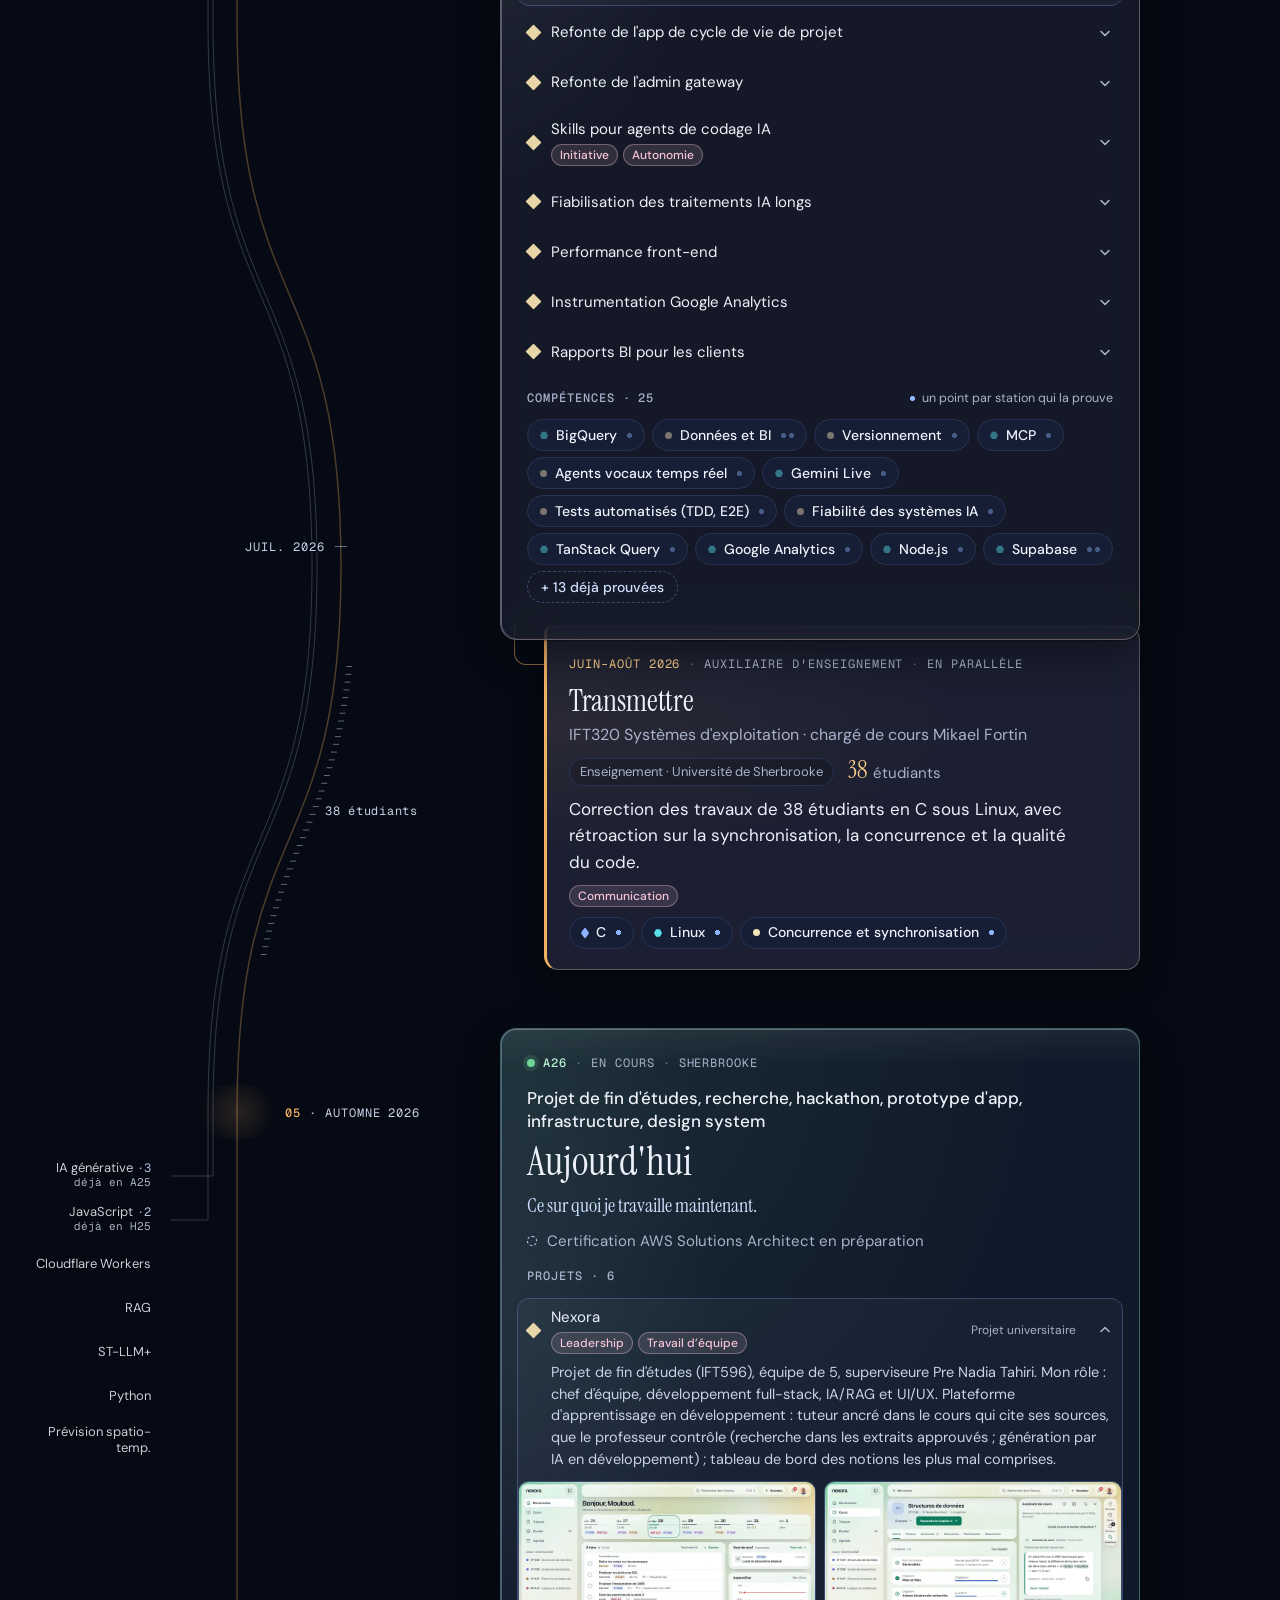
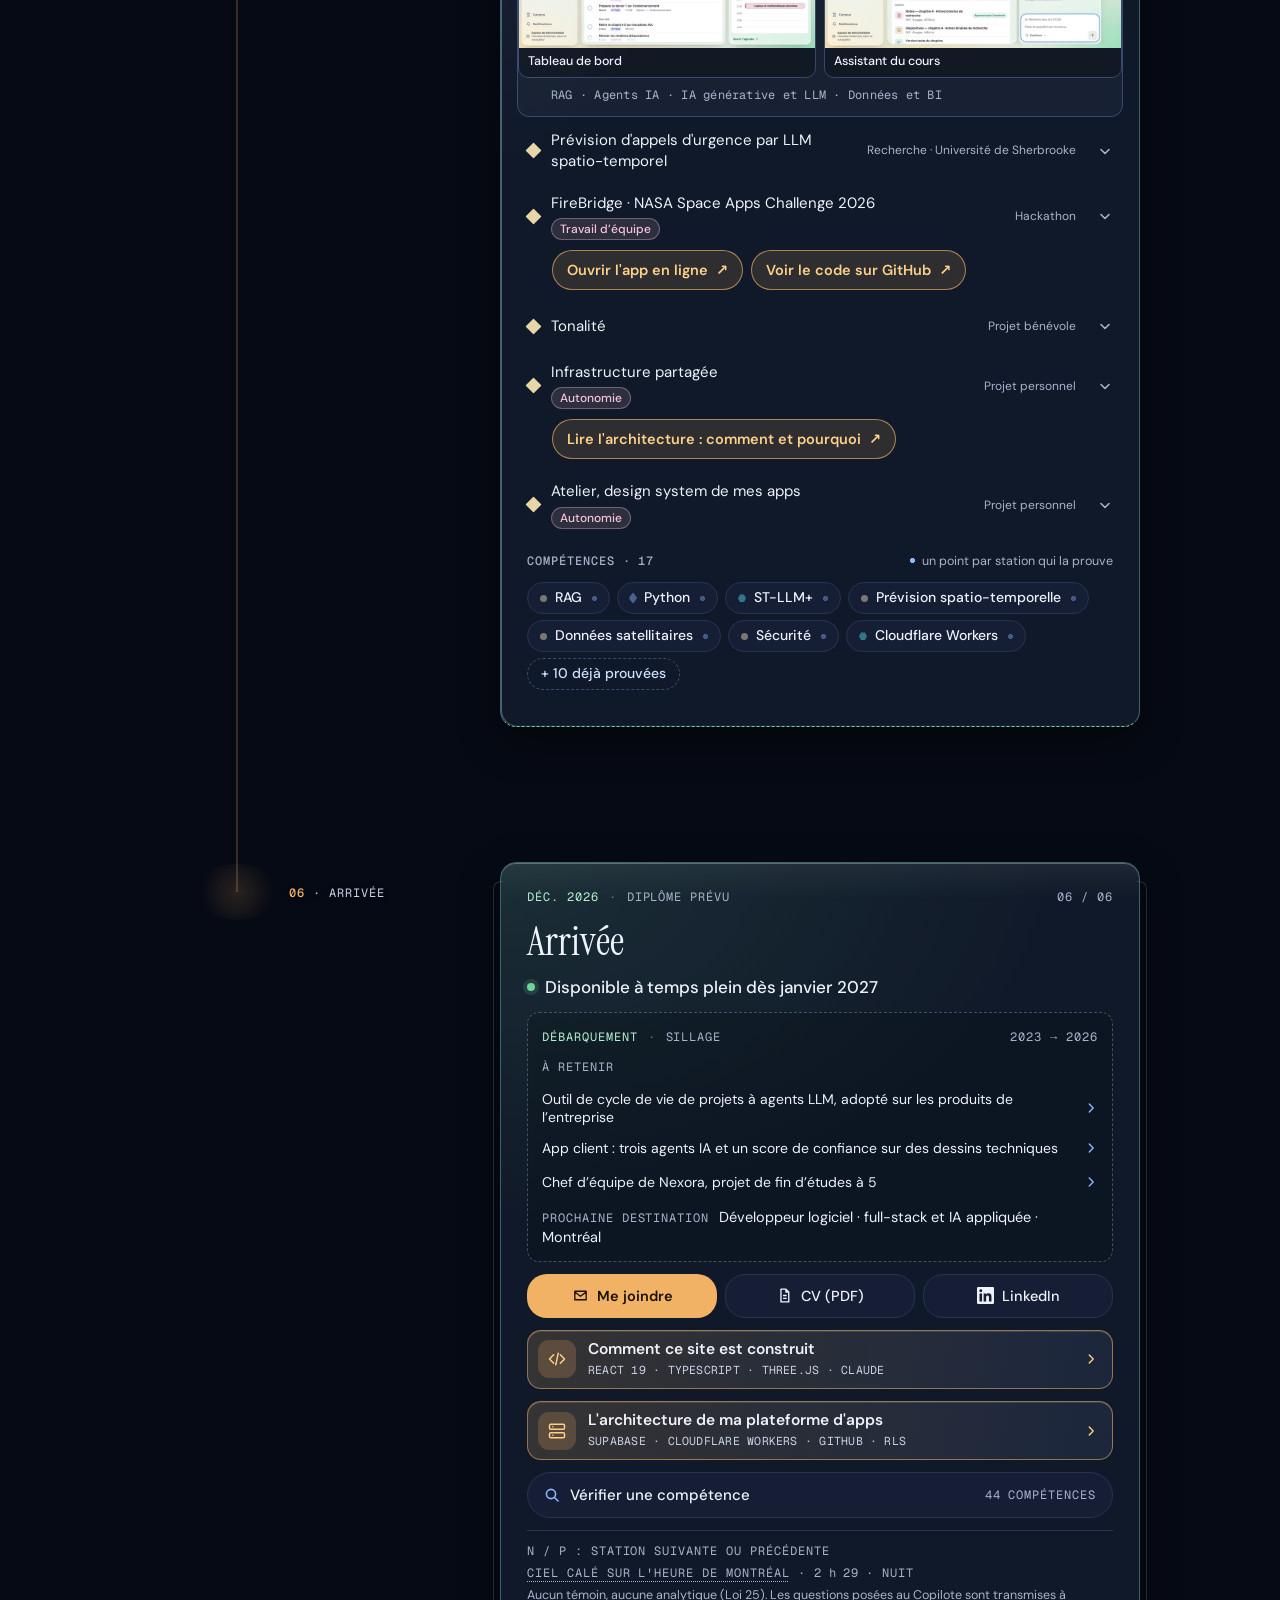
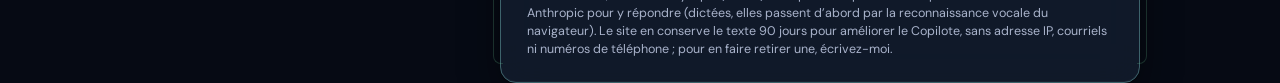
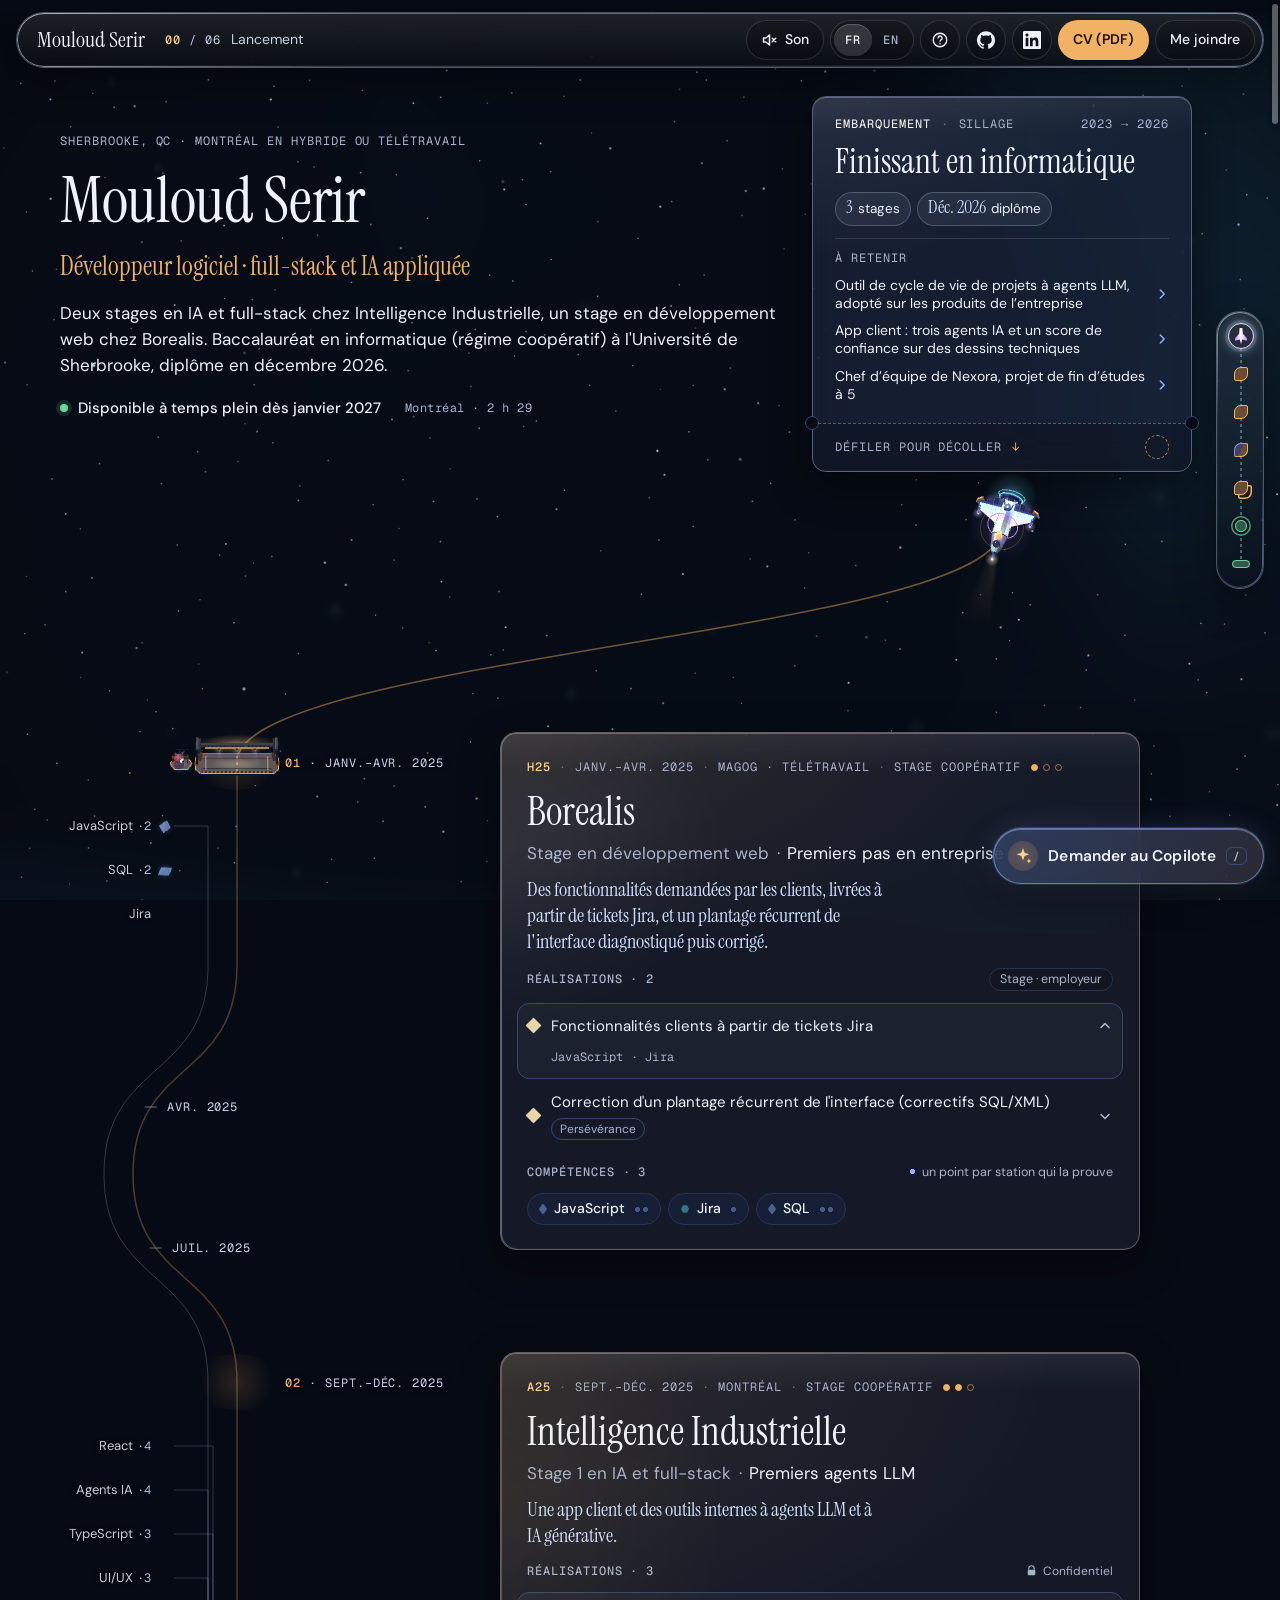
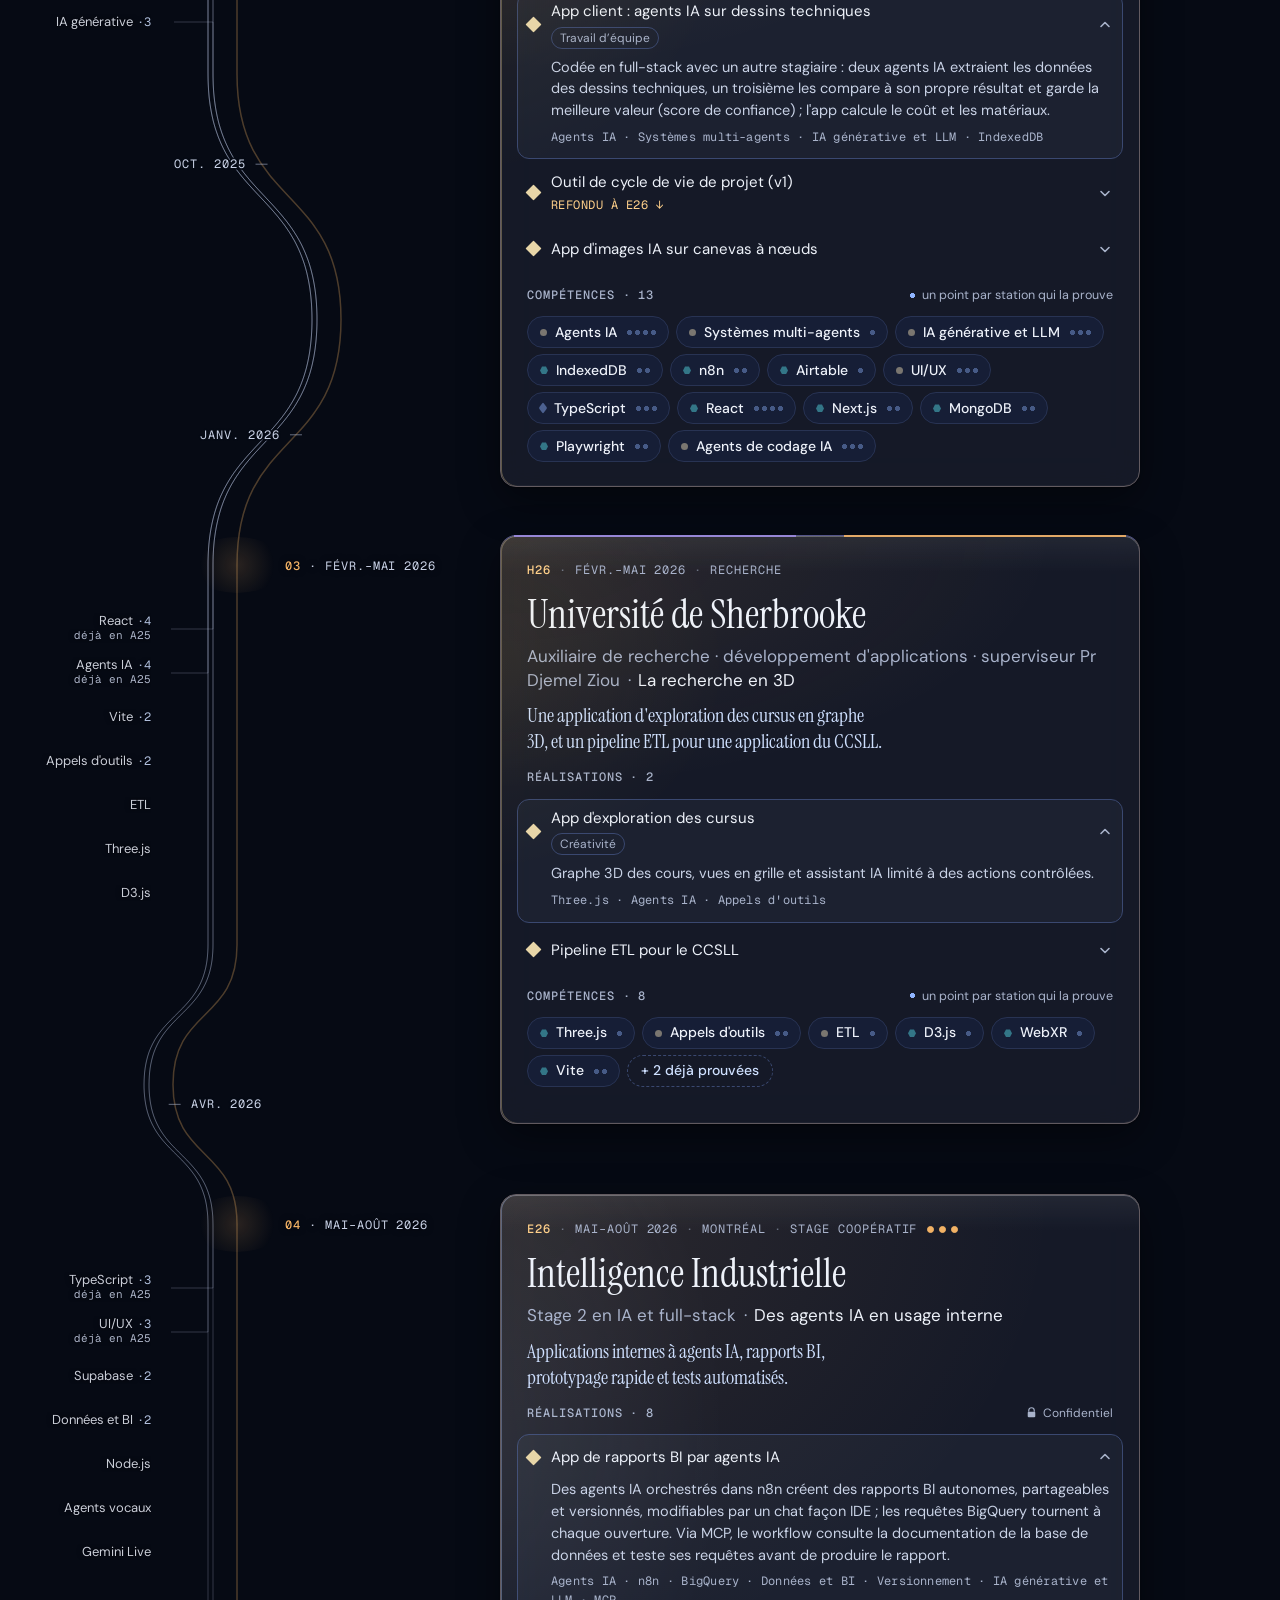
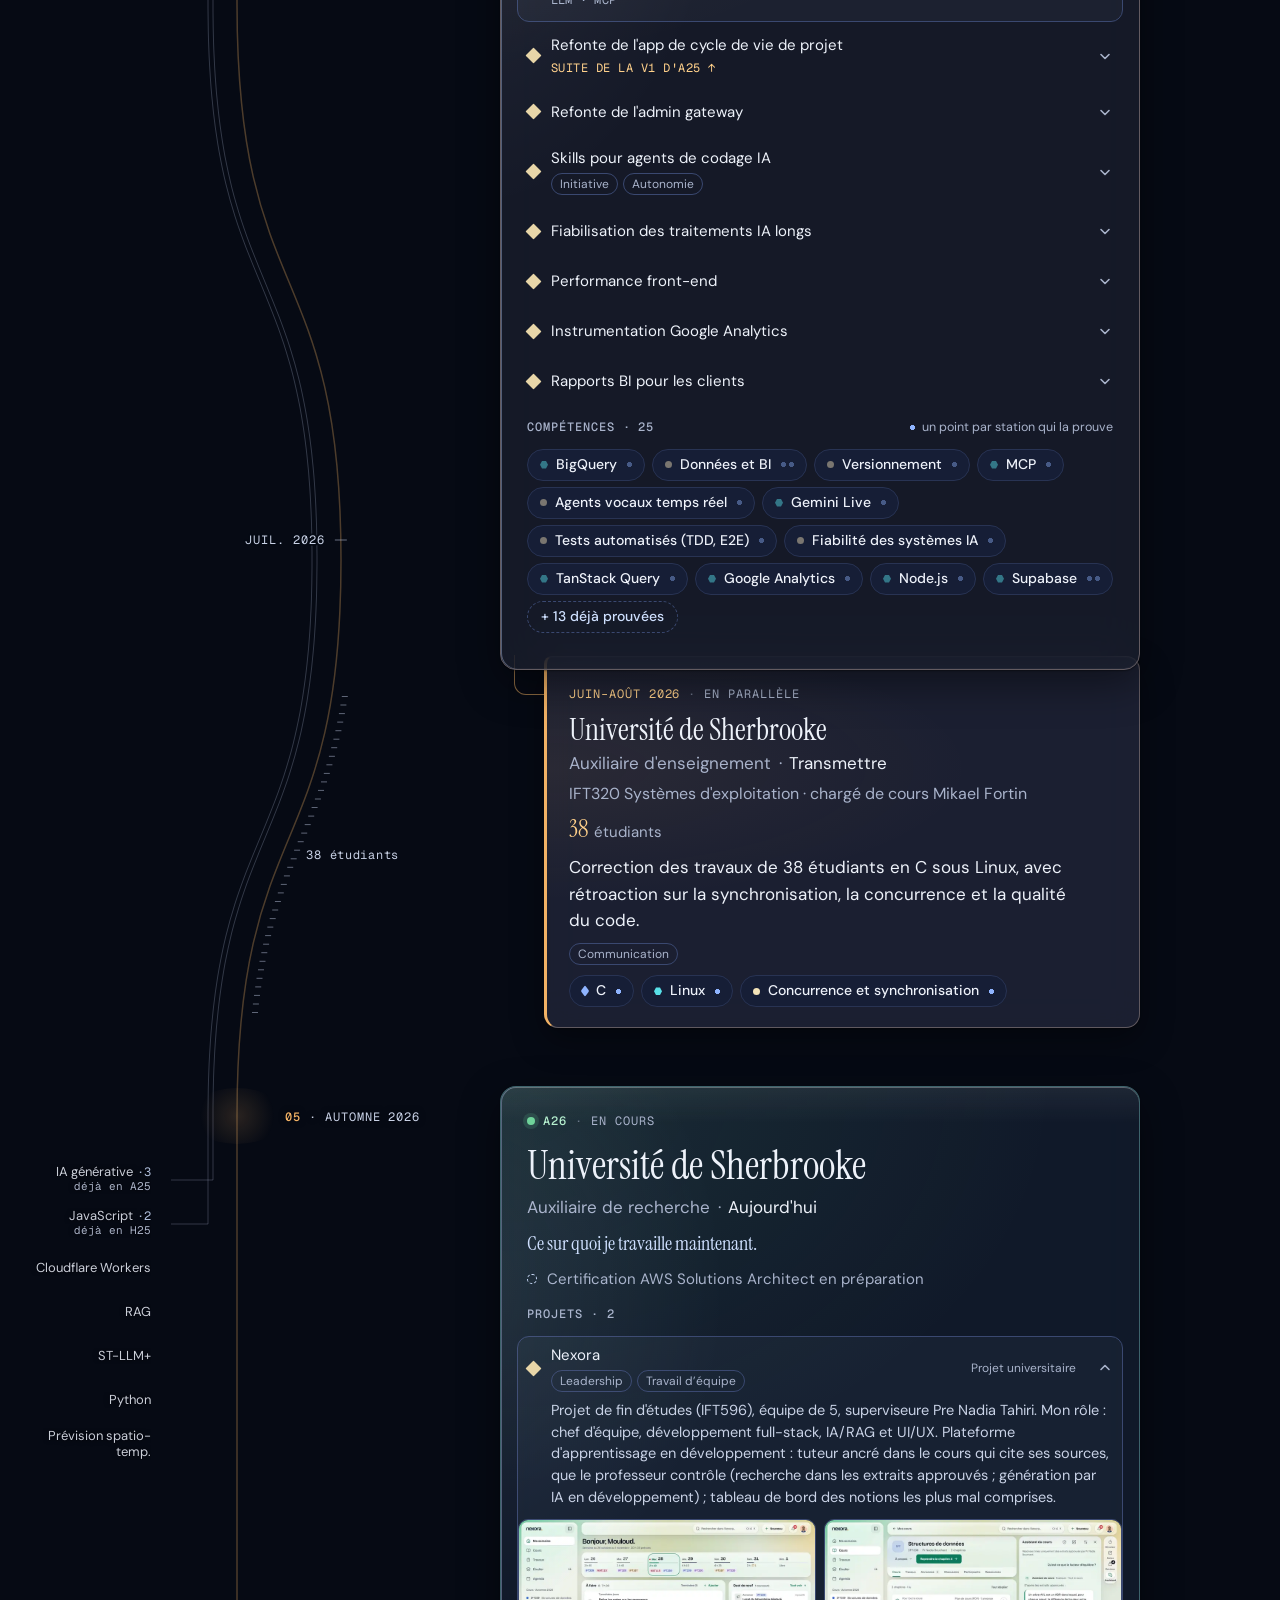
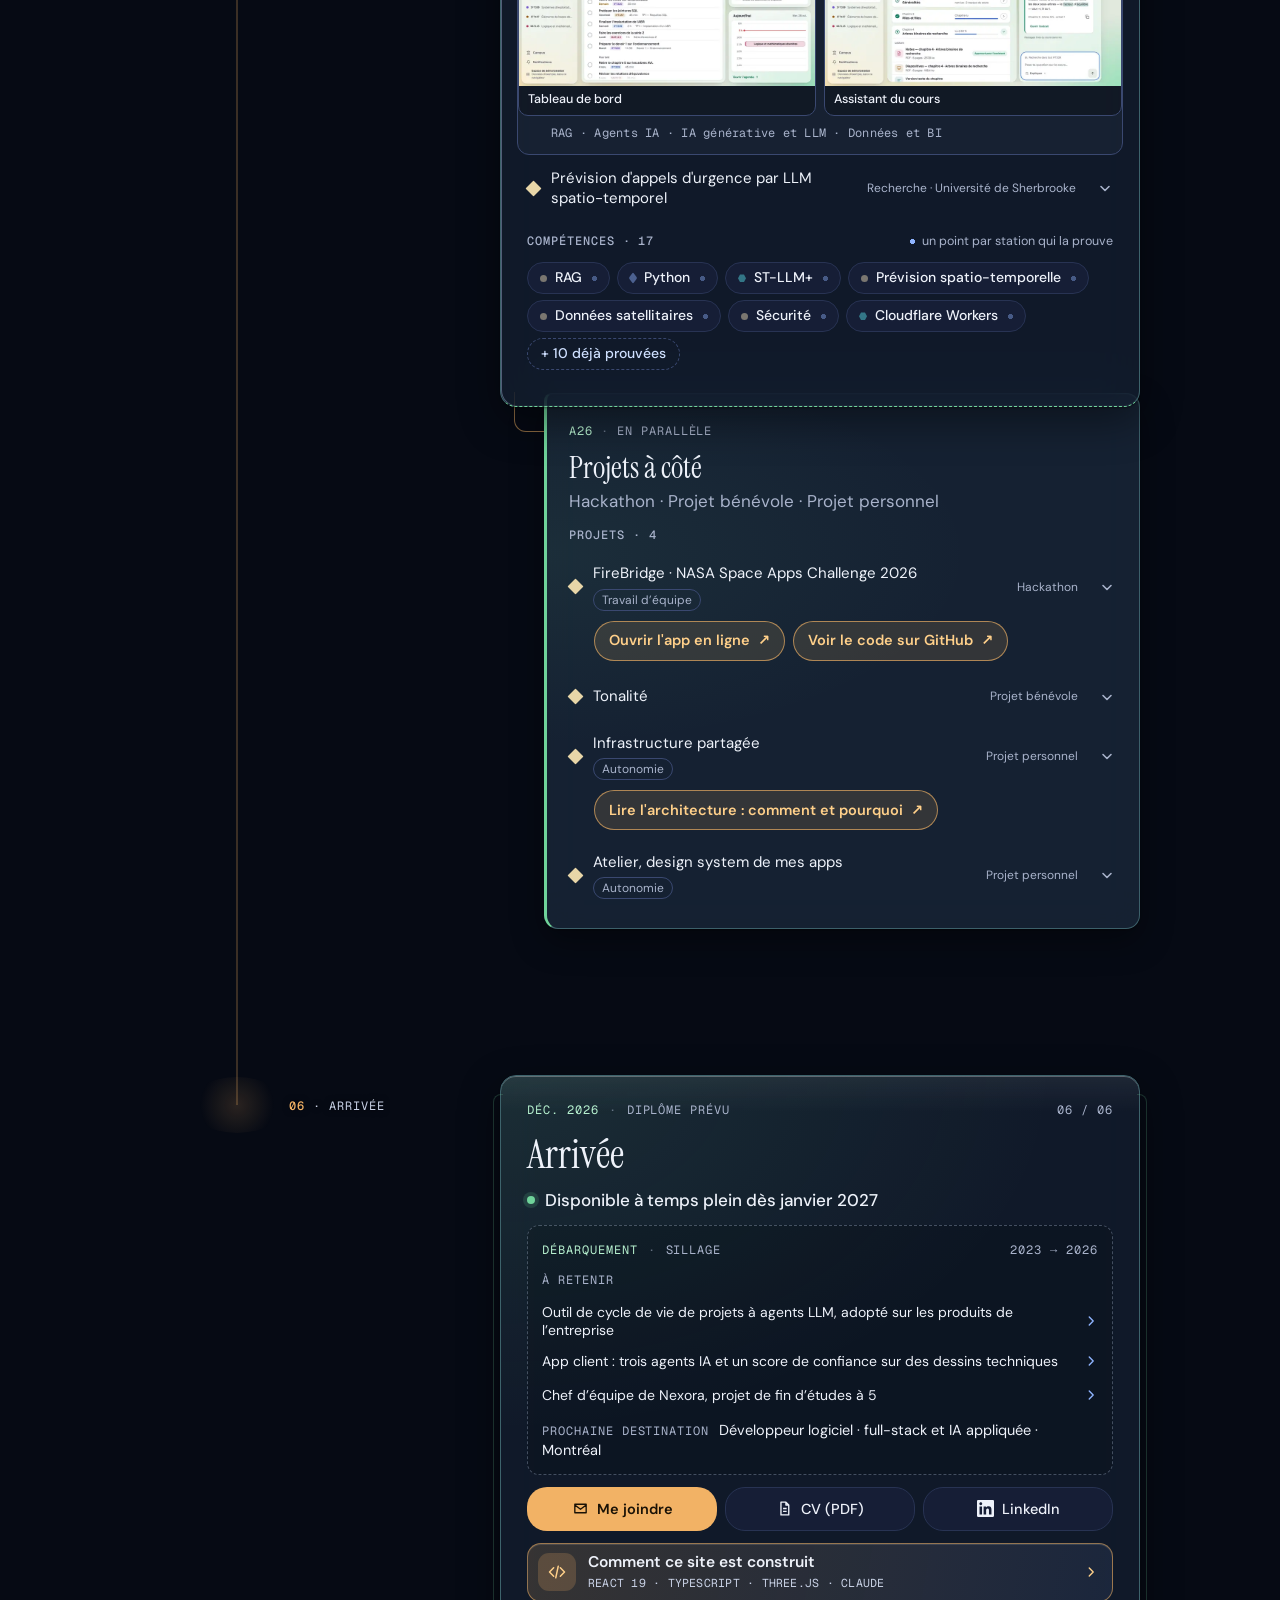
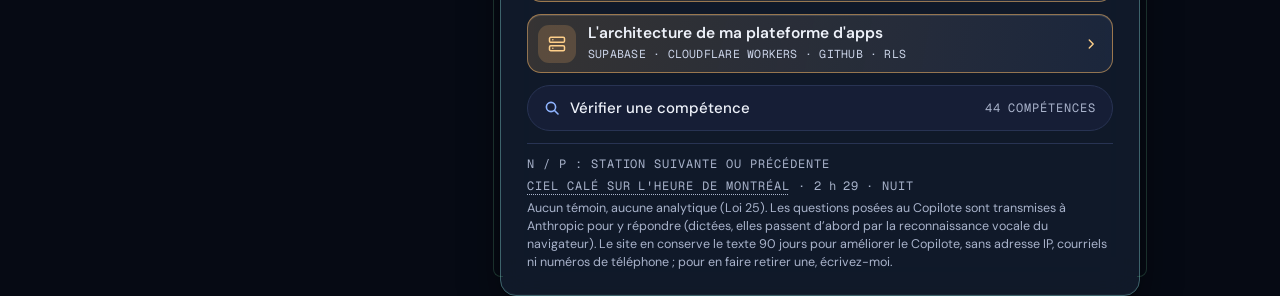
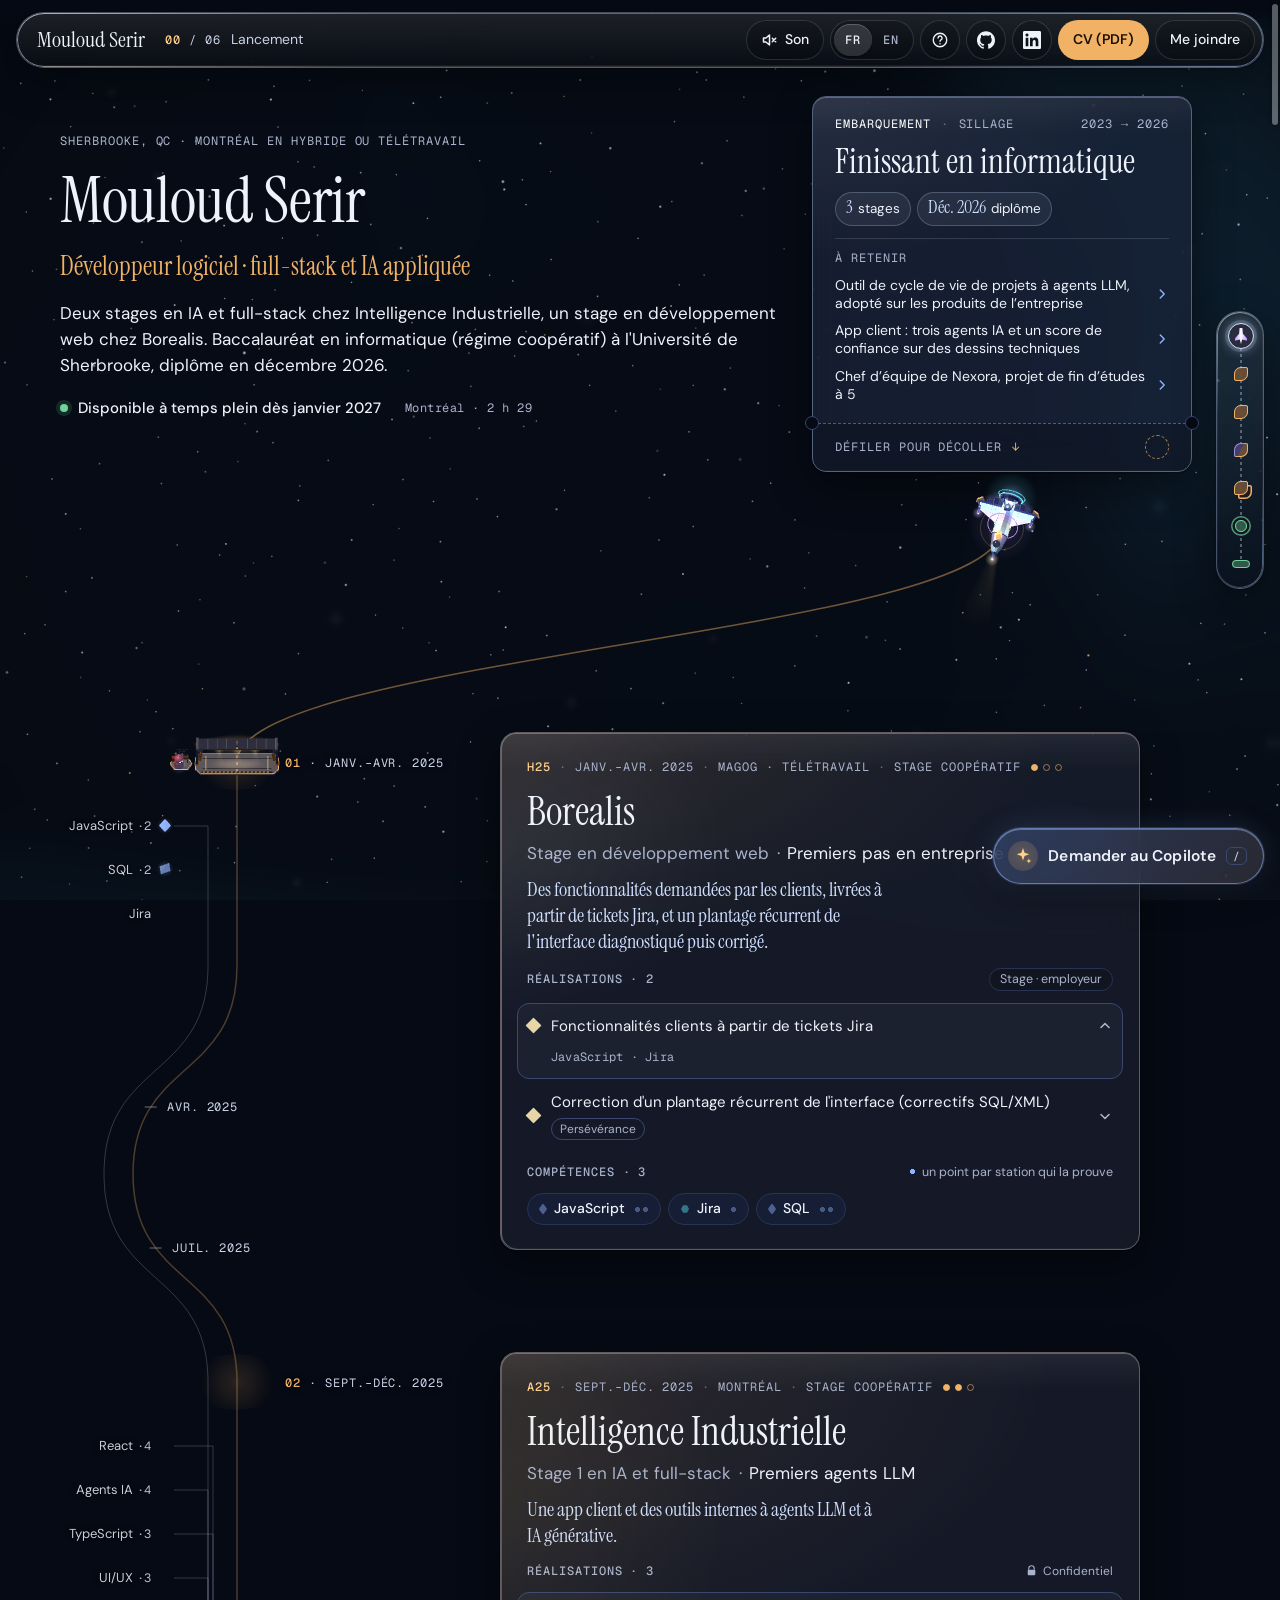
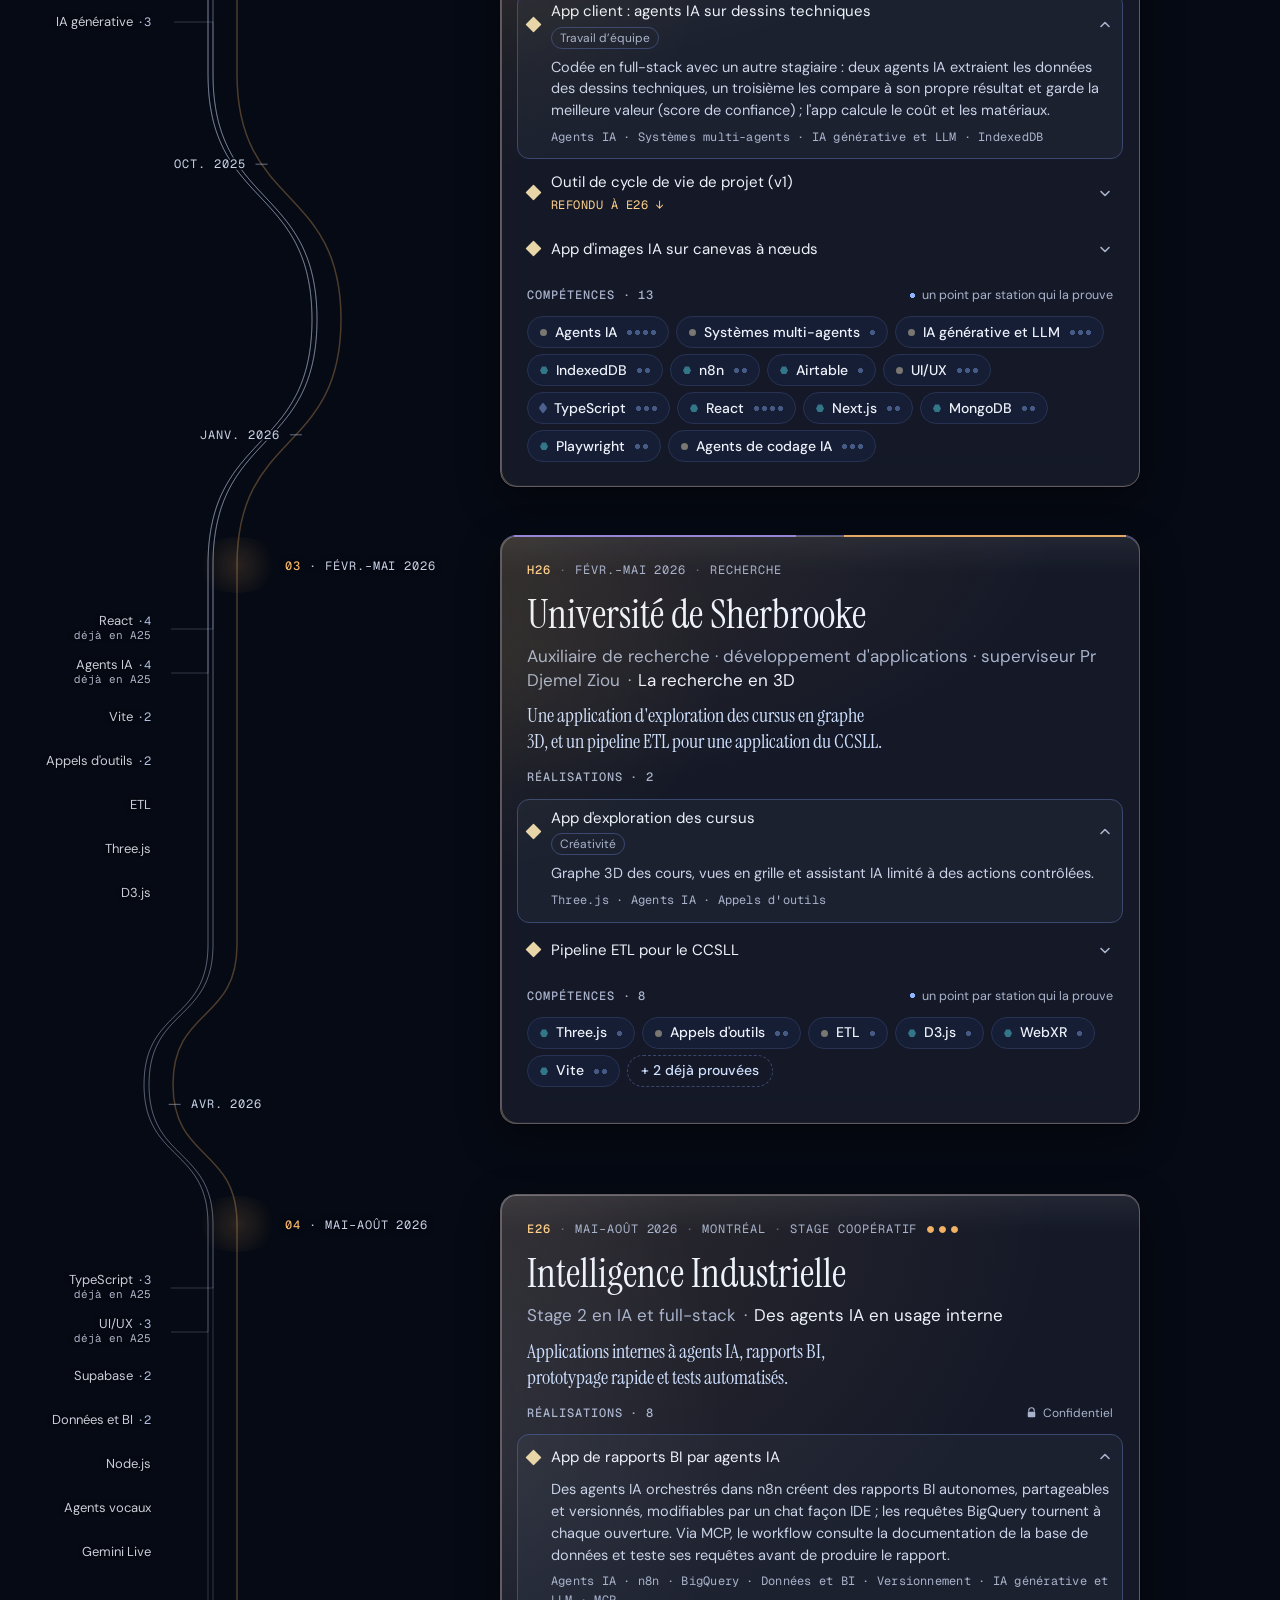
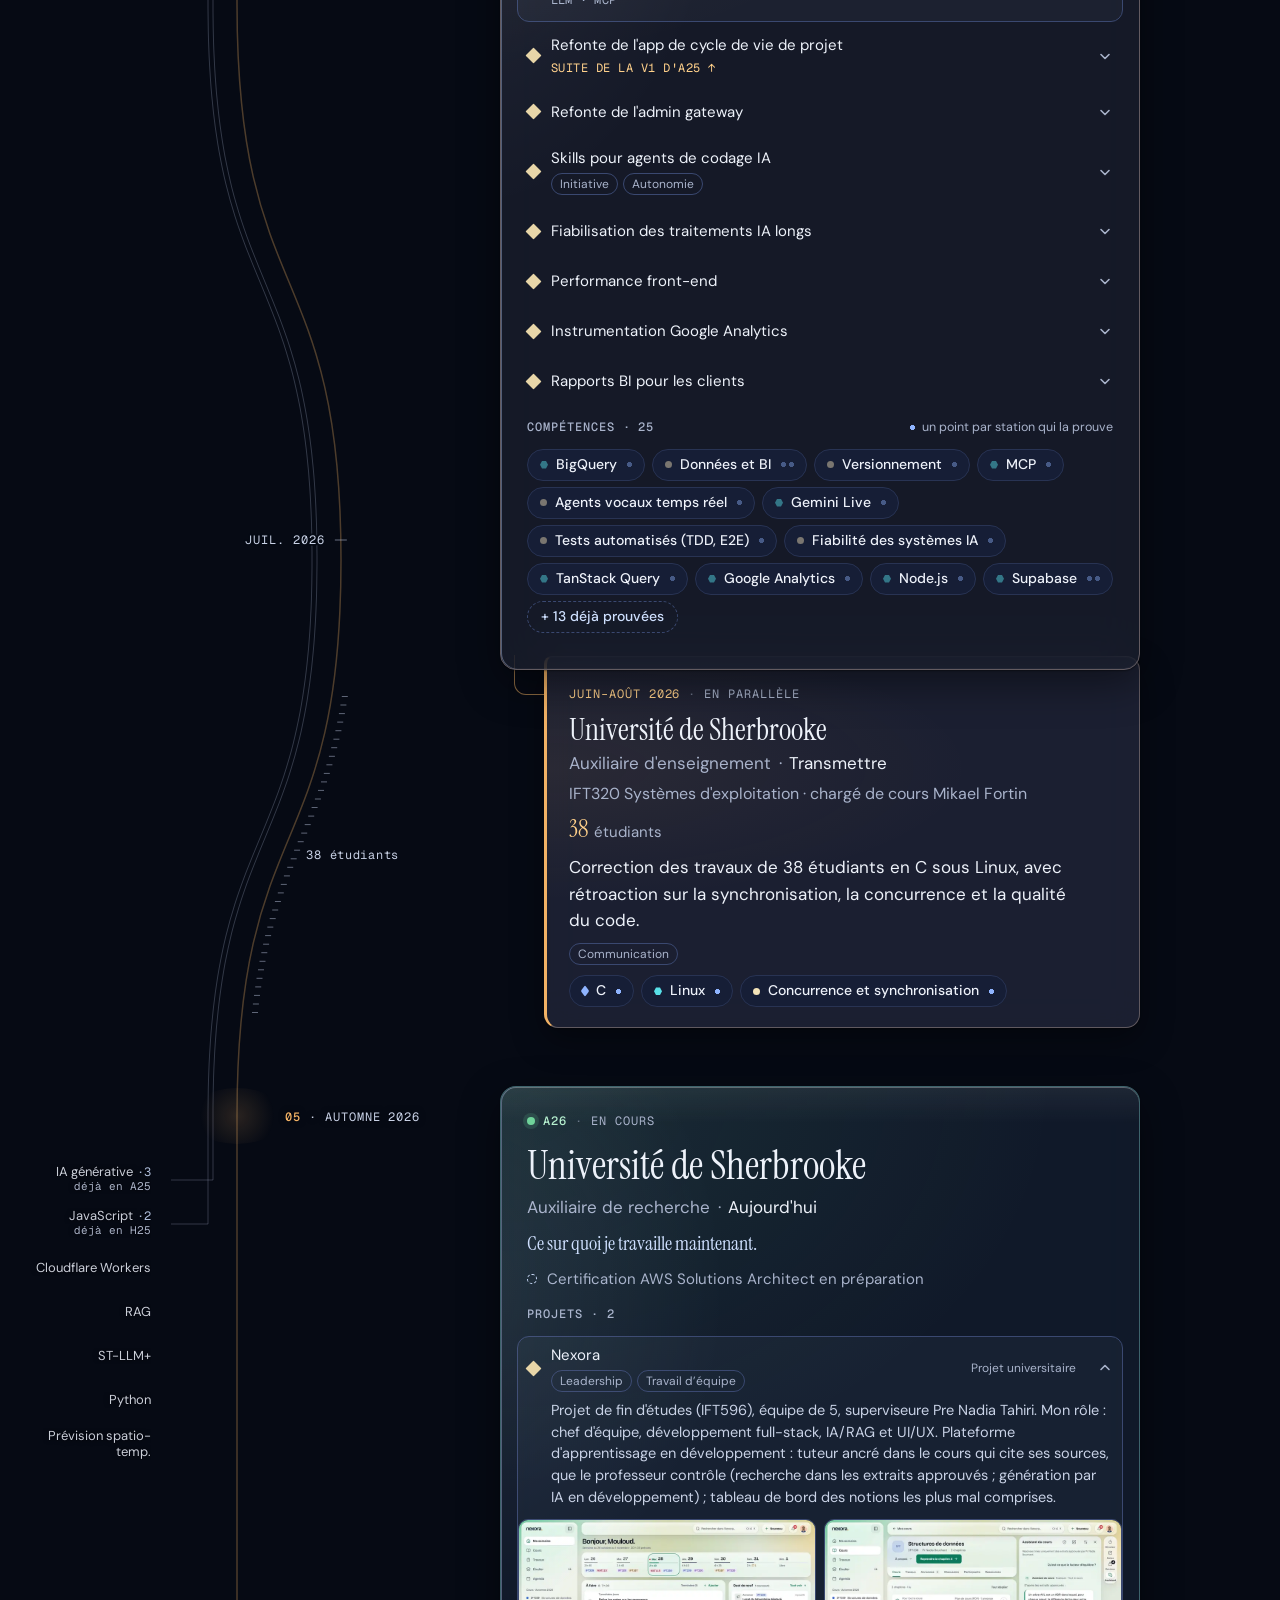
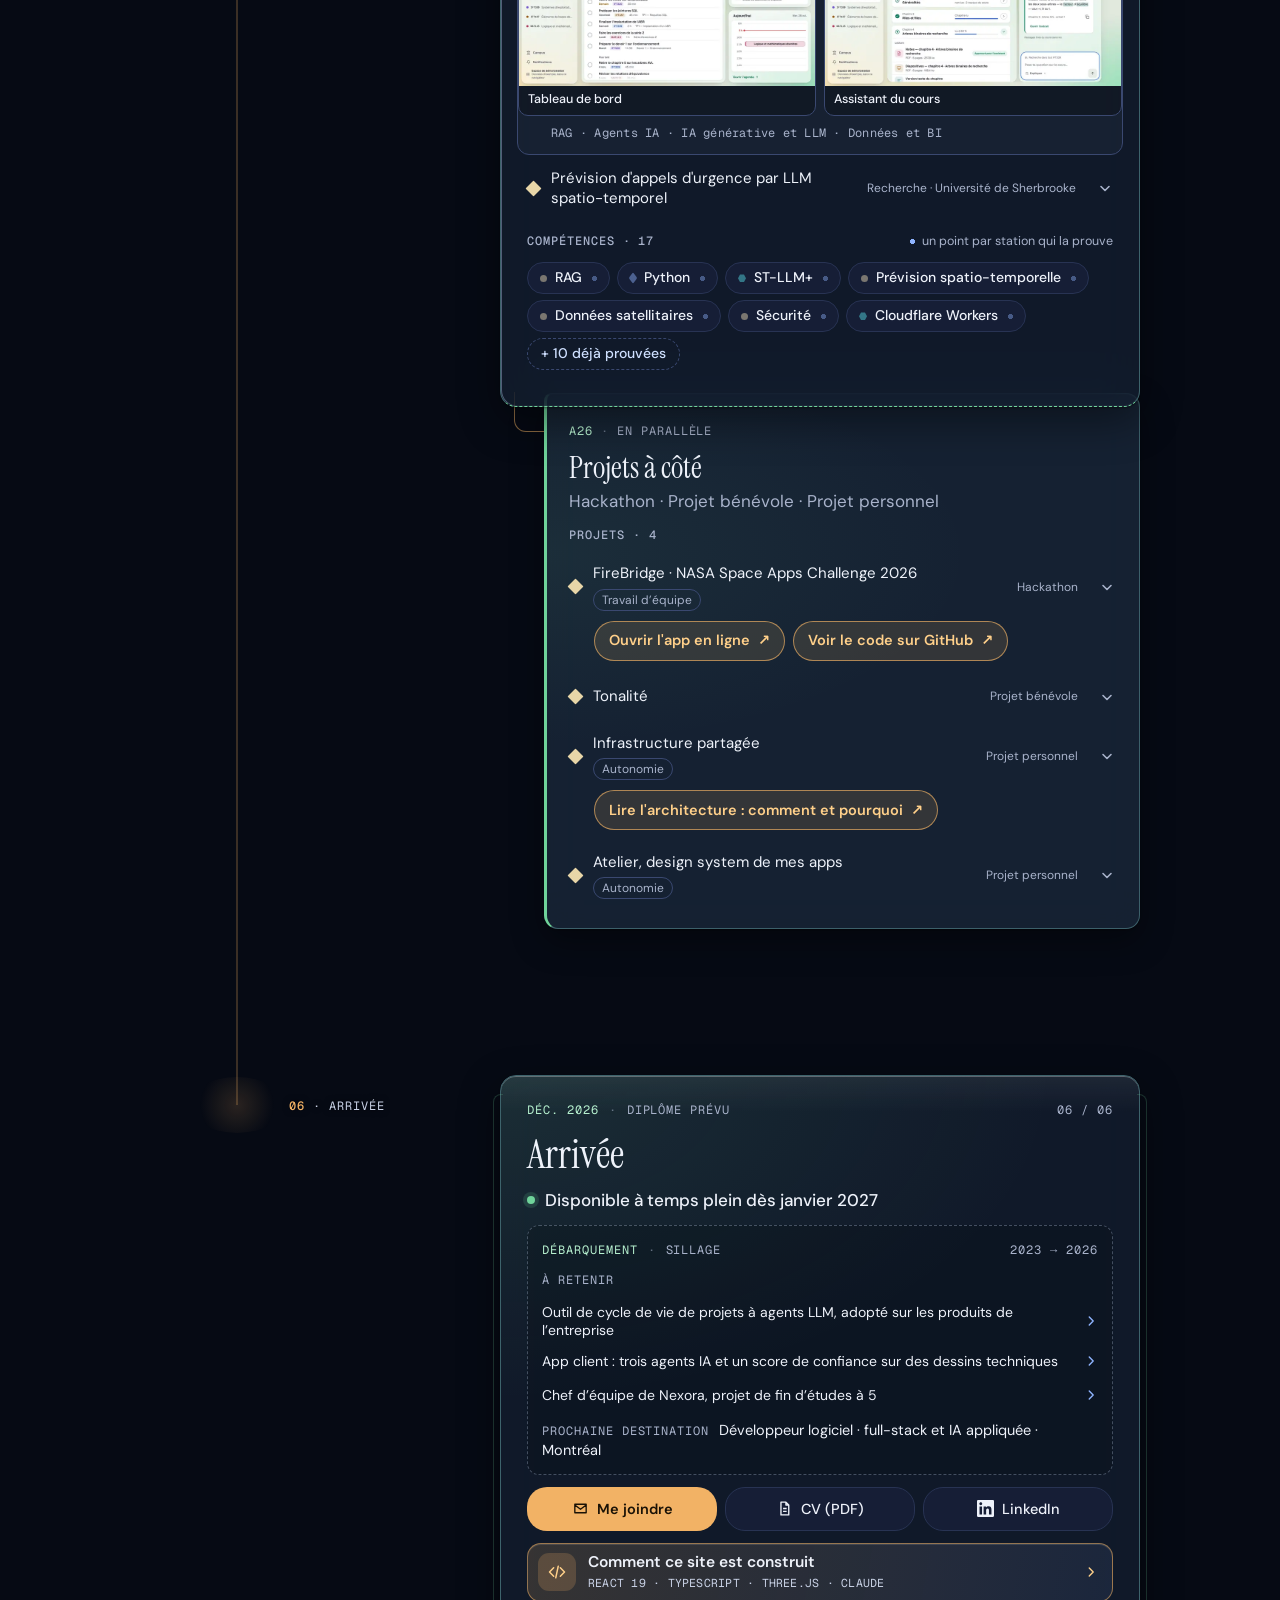
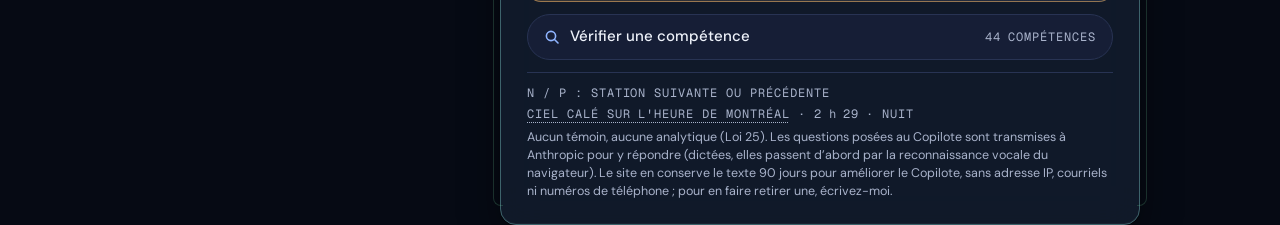
